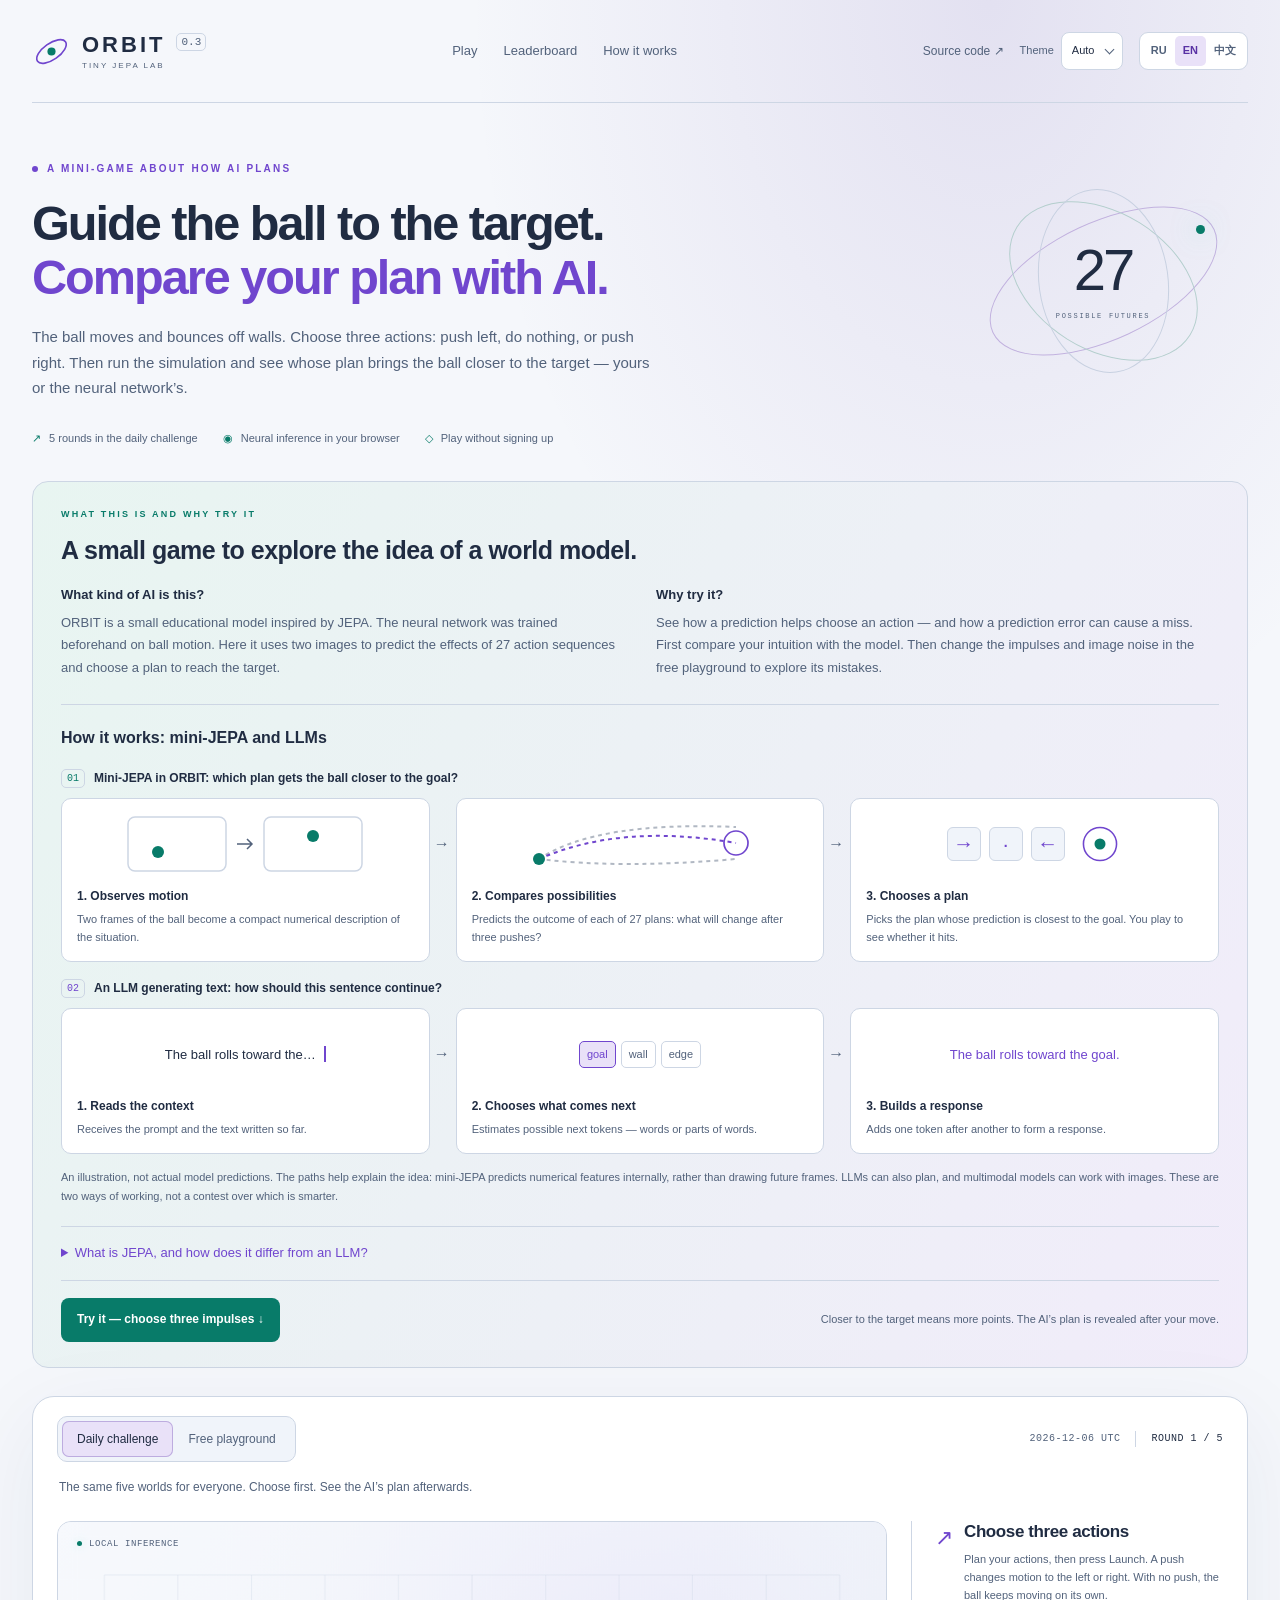
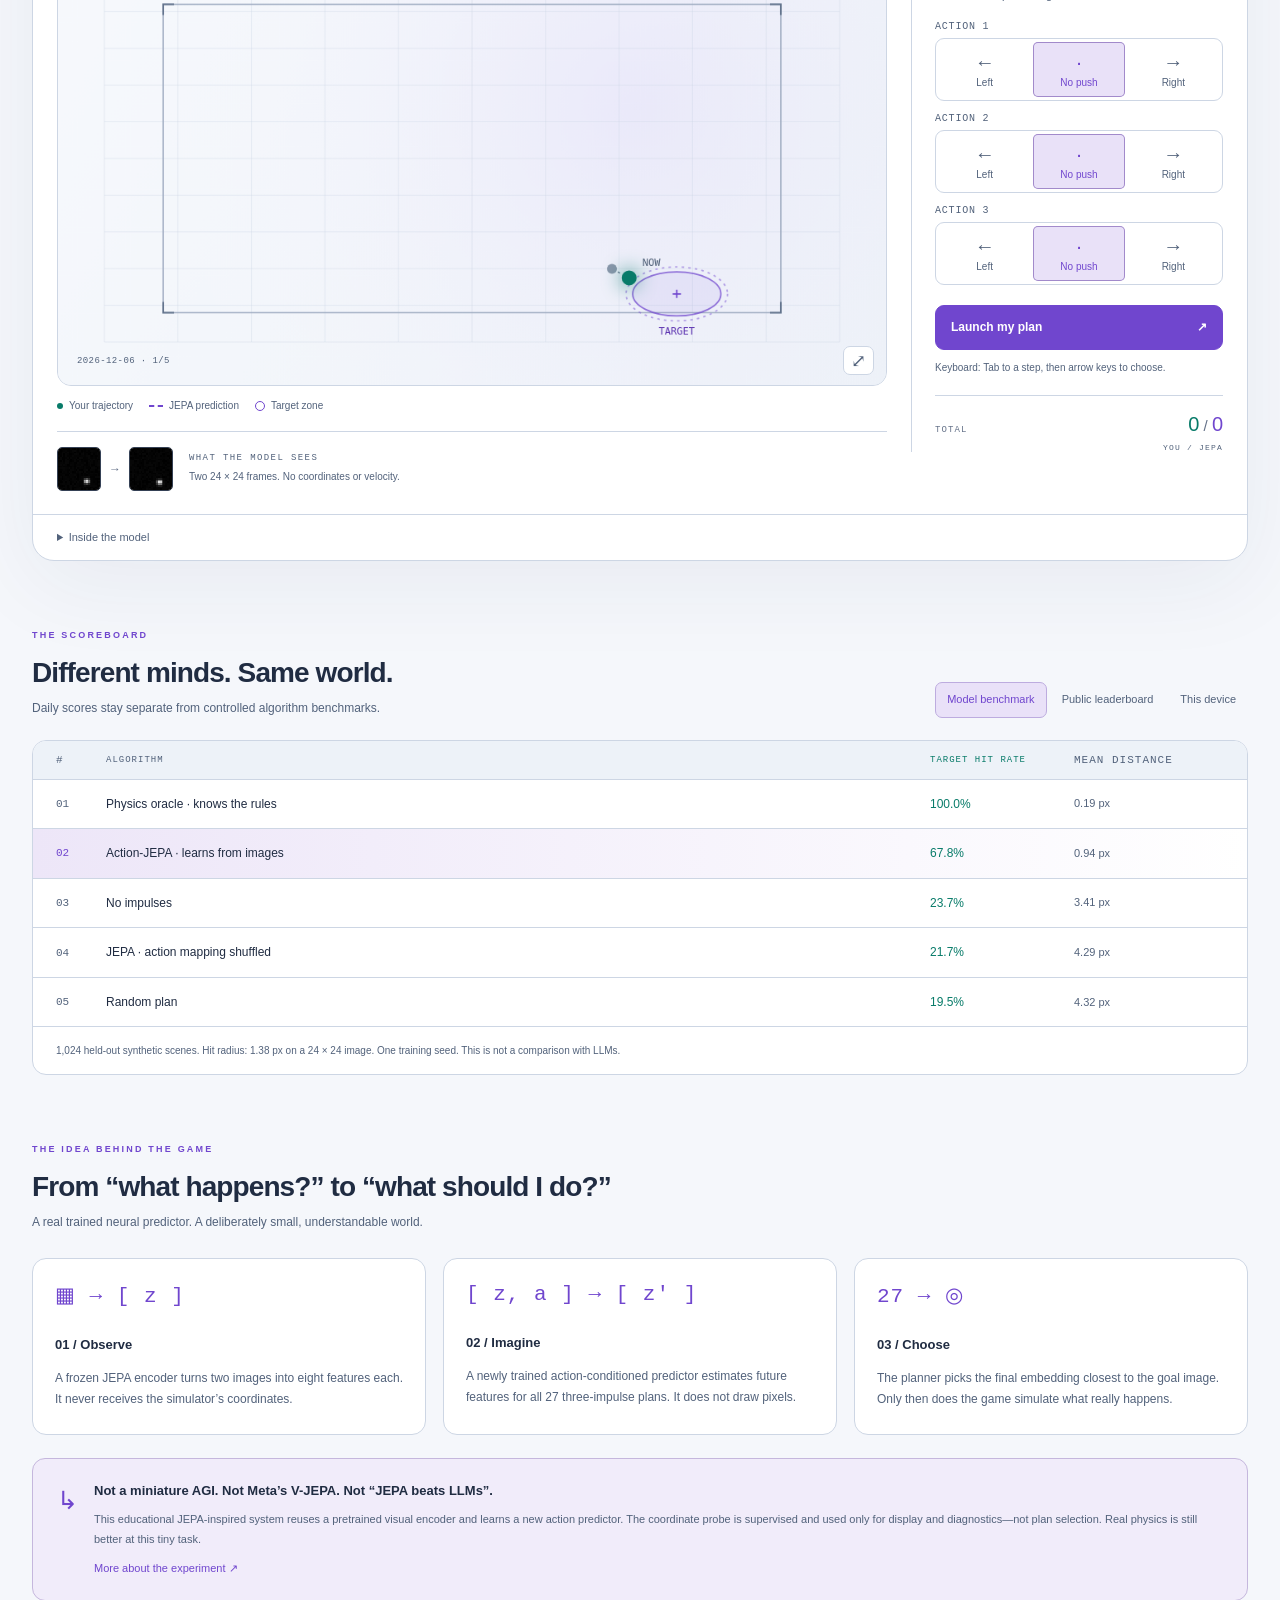
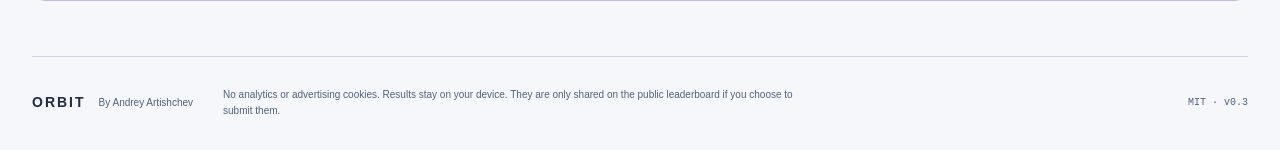
==== docs/index.html @ d8997c36 "Verify public leaderboard replays and clarify game controls" ====
<!doctype html><html lang="en"><head><meta charset="utf-8"><meta name="viewport" content="width=device-width,initial-scale=1"><meta name="color-scheme" content="dark"><meta name="theme-color" content="#0a0d16"><title>ORBIT — guide the ball to the target and compare your plan with AI</title><meta name="description" content="An educational mini-game with a JEPA-inspired neural network. Choose three impulses, aim for the target, and explore how AI predicts the effects of actions."><meta property="og:title" content="ORBIT — guide the ball to the target and compare your plan with AI"><meta property="og:description" content="An educational mini-game with a JEPA-inspired neural network. Choose three impulses, aim for the target, and explore how AI predicts the effects of actions."><meta property="og:type" content="website"><meta property="og:url" content="https://artandrew.github.io/tiny-jepa-lab/"><meta name="twitter:card" content="summary"><link rel="canonical" href="https://artandrew.github.io/tiny-jepa-lab/"><link rel="alternate" hreflang="en" href="https://artandrew.github.io/tiny-jepa-lab/"><link rel="alternate" hreflang="ru" href="https://artandrew.github.io/tiny-jepa-lab/ru/"><link rel="alternate" hreflang="zh-Hans" href="https://artandrew.github.io/tiny-jepa-lab/zh/"><link rel="icon" href="data:image/svg+xml,%3Csvg xmlns='http://www.w3.org/2000/svg' viewBox='0 0 64 64'%3E%3Crect width='64' height='64' rx='17' fill='%230b1020'/%3E%3Cellipse cx='32' cy='32' rx='22' ry='12' transform='rotate(-35 32 32)' fill='none' stroke='%23b49aff' stroke-width='4'/%3E%3Ccircle cx='32' cy='32' r='7' fill='%237ce4d5'/%3E%3C/svg%3E"><script>/* Apply before first paint; theme changes never reset the game. */
(() => {
  'use strict';
  const key = 'orbit-theme';
  const valid = value => ['auto', 'light', 'dark'].includes(value) ? value : 'auto';
  const system = window.matchMedia('(prefers-color-scheme: dark)');
  let preference = 'auto';
  try { preference = valid(localStorage.getItem(key)); } catch {}
  const lightColors = {
    '#101726':'#f7f9fd', '#0a101b':'#edf2f8', '#32294725':'#ddd2fa55', '#0b111d00':'#ffffff00',
    '#24304466':'#c7d2e366', '#45516a':'#a0adc2', '#8291ab':'#63748d',
    '#b6a0ff13':'#7046ce13', '#b6a0ff9c':'#7046cebb', '#b6a0ff55':'#7046ce77',
    '#b6a0ff':'#7046ce', '#c8b7ff':'#5e35b1', '#8b9bb4':'#6a7991', '#57677d':'#8996aa',
    '#77e6cd':'#087b69', '#b5c1d2':'#4d5e76', '#c9b7ff':'#5e35b1',
    '#0b101c':'#f6f8fc', '#312346':'#e8def7', '#4b3d67':'#b5a3d2',
    '#a5b0c3':'#52627b', '#edf0f8':'#202c42', '#637188':'#637188',
    '#b2bed1':'#52627b', '#2b3548':'#cdd6e4', '#9ba8bd':'#52627b'
  };
  function apply() {
    const resolved = preference === 'auto' ? (system.matches ? 'dark' : 'light') : preference;
    const root = document.documentElement;
    root.dataset.theme = resolved;
    root.dataset.themePreference = preference;
    root.style.colorScheme = resolved;
    const meta = document.querySelector('meta[name="theme-color"]');
    if (meta) meta.content = resolved === 'dark' ? '#090d17' : '#f5f7fb';
    const select = document.getElementById('theme-select');
    if (select) select.value = preference;
    window.dispatchEvent(new Event('orbit-theme-change'));
  }
  function set(value) {
    preference = valid(value);
    try { localStorage.setItem(key, preference); } catch {}
    apply();
  }
  window.OrbitTheme = {
    set,
    color: color => document.documentElement.dataset.theme === 'light' ? (lightColors[color] || color) : color
  };
  apply();
  const onSystemChange = () => { if (preference === 'auto') apply(); };
  if (system.addEventListener) system.addEventListener('change', onSystemChange);
  else system.addListener(onSystemChange);
  window.addEventListener('storage', event => {
    if (event.key === key || event.key === null) {
      preference = valid(event.newValue);
      apply();
    }
  });
  document.addEventListener('DOMContentLoaded', () => {
    const select = document.getElementById('theme-select');
    select.value = preference;
    select.addEventListener('change', () => set(select.value));
  });
})();
</script>
<style>:root{--bg:#090d17;--surface:#101622;--panel:#141c29;--line:#253040;--text:#edf0f8;--muted:#a0adc0;--accent:#b6a0ff;--mint:#77e6cd;--amber:#ffd89c;--radius:22px}*{box-sizing:border-box}html{scroll-behavior:smooth;scroll-padding-top:24px}body{margin:0;background:var(--bg);color:var(--text);font-family:Inter,ui-sans-serif,-apple-system,BlinkMacSystemFont,"Segoe UI","Noto Sans SC",Arial,sans-serif;font-size:15px;line-height:1.55}button,input,a{-webkit-tap-highlight-color:transparent}button{font:inherit;cursor:pointer;transition:background .15s,transform .15s,border-color .15s;color:inherit}button:disabled{opacity:.48;cursor:not-allowed}button:not(:disabled):active{transform:translateY(1px)}a{color:inherit;text-decoration:none}a:hover{color:var(--accent)}button:focus-visible,a:focus-visible,input:focus-visible,summary:focus-visible,canvas:focus-visible{outline:3px solid var(--mint);outline-offset:4px}button:disabled:active{transform:none}[hidden]{display:none!important}.shell{width:min(1240px,calc(100% - 64px));margin:auto}.page-glow{position:absolute;pointer-events:none;z-index:-1;top:0;right:0;width:65vw;height:800px;background:radial-gradient(ellipse at 65% 0,rgba(105,76,173,.13),transparent 68%)}.header{height:103px;display:flex;align-items:center;justify-content:space-between;border-bottom:1px solid #202737;gap:24px}.brand{display:flex;align-items:center;gap:11px;flex-shrink:0}.brand svg{width:39px;height:39px}.brand ellipse{stroke:var(--accent);stroke-width:2;fill:none}.brand circle{fill:var(--mint)}.brand>span{font-weight:750;letter-spacing:3px;font-size:22px;line-height:1.25}.brand small{font-size:8px;letter-spacing:2px;color:var(--muted);display:block;font-weight:500;margin-top:3px}.brand .version{font:11px ui-monospace,monospace;color:var(--muted);letter-spacing:0;border:1px solid var(--line);border-radius:5px;padding:2px 4px;margin-top:-18px}.header nav{display:flex;gap:26px;font-size:13px;color:var(--muted)}.header-right{display:flex;align-items:center;gap:24px}.code-link{font-size:12px;color:var(--muted)}.languages{display:flex;padding:3px;border:1px solid var(--line);border-radius:9px;background:#111622}.languages button{border:0;background:none;padding:5px 8px;font-size:11px;font-weight:650;color:var(--muted);border-radius:5px;min-height:30px}.languages button.active{background:#303046;color:#e4daff}.hero{padding:58px 0 22px;display:grid;grid-template-columns:minmax(0,1fr) 290px;align-items:center;gap:35px}.eyebrow{color:var(--accent);font-size:10px;font-weight:650;letter-spacing:2.2px;margin:0 0 19px;display:flex;gap:9px;align-items:center}.eyebrow>span:first-child:not(:last-child){width:6px;height:6px;border-radius:50%;background:var(--accent)}h1{font-size:clamp(34px,3.8vw,52px);font-weight:650;line-height:1.12;letter-spacing:-2px;margin:0 0 20px}h1 em{font-style:normal;color:var(--accent)}.hero-body{font-size:15px;color:var(--muted);max-width:625px;line-height:1.7;margin:0}.hero-aside{display:flex;justify-content:center;align-items:center;height:210px}.orbit-art{width:240px;height:170px;position:relative;display:flex;align-items:center;justify-content:center}.orbit-line{position:absolute;border:1px solid #47415e;border-radius:50%;width:245px;height:118px;transform:rotate(-25deg)}.o2{transform:rotate(32deg);border-color:#2a3c4e;width:205px;height:138px}.o3{transform:rotate(82deg);border-color:#272e45;width:185px;height:130px}.orbit-art b{font-size:58px;font-weight:400;line-height:1;text-align:center;letter-spacing:-3px}.orbit-art small{display:block;letter-spacing:1.7px;font:7px ui-monospace,monospace;margin-top:13px;color:var(--muted)}.orbit-art i{position:absolute;top:29px;right:18px;background:var(--mint);width:9px;height:9px;border-radius:50%;box-shadow:0 0 25px #77e6cd80}.meta{display:flex;gap:25px;padding:7px 0 34px;font-size:11px;color:var(--muted)}.meta b{font-weight:normal;color:var(--mint);margin-right:5px}.game-card{background:var(--surface);border:1px solid #2b3245;border-radius:var(--radius);overflow:hidden;box-shadow:0 22px 90px #0004}.game-top{display:flex;justify-content:space-between;align-items:center;padding:19px 24px 8px;gap:15px}.mode-tabs{display:flex;background:#0b101a;border:1px solid #242c3c;border-radius:10px;padding:4px}.mode-tabs button{border:0;background:none;border-radius:7px;padding:9px 15px;font-size:12px;color:var(--muted)}.mode-tabs .active{color:var(--text);background:#25283a;box-shadow:inset 0 0 0 1px #3b3650}.round-meta{display:flex;align-items:center;gap:15px;font-family:ui-monospace,SFMono-Regular,monospace;font-size:10px;color:var(--muted);letter-spacing:.5px}.round-meta b{font-weight:500;color:var(--text);border-left:1px solid var(--line);padding-left:15px}.mode-hint{font-size:12px;color:var(--muted);padding:0 26px 8px;margin:8px 0}.game-grid{display:grid;grid-template-columns:minmax(0,1fr) 312px;gap:24px;padding:8px 24px 23px;align-items:start}.arena-wrap{position:relative;border:1px solid #2b3548;border-radius:14px;overflow:hidden;background:#0b111d}.arena-wrap canvas{display:block;width:100%;height:auto;aspect-ratio:1000/560}.arena-status{position:absolute;left:19px;top:17px;display:flex;align-items:center;gap:7px;font:9px ui-monospace,monospace;color:var(--muted);letter-spacing:.6px;z-index:2}.led{width:5px;height:5px;background:var(--mint);border-radius:50%;box-shadow:0 0 8px #77e6cd50}.model-id{opacity:.5;margin-left:5px}.arena-bottom{position:absolute;bottom:10px;left:19px;right:12px;display:flex;justify-content:space-between;align-items:center;pointer-events:none;font:9px ui-monospace,monospace;letter-spacing:.4px;color:var(--muted)}.icon-btn{pointer-events:auto;background:#151c2b;border:1px solid #334054;border-radius:7px;width:31px;height:29px;font-size:18px}.legend{display:flex;flex-wrap:wrap;gap:16px;margin:12px 0 17px;color:var(--muted);font-size:10px}.legend>span{display:flex;align-items:center;gap:6px}.legend-dot{width:6px;height:6px;border-radius:50%}.mint{background:var(--mint)}.legend-line{border-bottom:2px dashed var(--accent);width:14px}.legend-ring{border:1px solid var(--accent);border-radius:50%;width:10px;height:10px}.model-inputs{display:flex;align-items:center;gap:16px;border-top:1px solid #232b3b;padding-top:15px}.input-frames{display:flex;align-items:center;gap:8px}.input-frames canvas{width:44px;height:44px;image-rendering:pixelated;border:1px solid #354155;border-radius:5px}.input-frames>span{color:#647188;font-size:12px}.mini-label{font:9px ui-monospace,monospace;letter-spacing:1.4px;color:var(--muted);margin:0 0 6px}.model-inputs p:last-child{font-size:10px;color:var(--muted);margin:0}.control-panel{border-left:1px solid #293143;padding-left:23px;min-width:0}.control-title{display:flex;gap:11px;margin-bottom:17px}.small-orbit{font-size:22px;color:var(--accent)}.control-title h2{font-size:17px;font-weight:600;line-height:1.3;margin:0 0 7px;letter-spacing:-.4px}.control-title p{font-size:11px;color:var(--muted);line-height:1.65;margin:0}.action-row{display:flex;align-items:center;justify-content:space-between;margin-bottom:10px;gap:12px}.step-label{font:10px ui-monospace,monospace;color:var(--muted);letter-spacing:.8px}.choice-group{display:grid;grid-template-columns:repeat(3,1fr);border:1px solid #30394b;border-radius:9px;padding:3px;gap:3px;flex:1;max-width:175px}.choice{border:0;background:transparent;border-radius:5px;padding:5px;font-size:20px;line-height:1.1;min-height:34px;color:#acb7c9}.choice.selected{color:var(--accent);background:#353047;box-shadow:inset 0 0 0 1px #685787}.choice:not(:disabled):hover{background:#303c4a}.primary{border:1px solid #c4afff;background:var(--accent);color:#141024;border-radius:9px;padding:12px 15px;font-weight:650;font-size:12px;display:inline-flex;align-items:center;justify-content:center;gap:10px;min-height:44px}.primary:hover:not(:disabled){background:#c8b6ff}.control-panel>.primary{width:100%;justify-content:space-between;margin-top:8px}.secondary{background:#1a2332;border:1px solid #354055;border-radius:8px;padding:10px 12px;font-size:11px;min-height:41px}.secondary:hover:not(:disabled){background:#253146;border-color:#65748a}.full{width:100%;margin-top:10px}.small{font-size:10px;line-height:1.6}.muted{color:var(--muted)}#plan-note{min-height:16px;margin:10px 0 0}.running-total{border-top:1px solid #293143;margin-top:19px;padding-top:13px;display:flex;justify-content:space-between;align-items:center}.running-total>span{font:9px ui-monospace,monospace;letter-spacing:1.1px;color:var(--muted)}.running-total>div{text-align:right}.running-total b{font-size:20px;font-weight:500;font-variant-numeric:tabular-nums}.running-total b:first-child{color:var(--mint)}.running-total b:nth-of-type(2){color:var(--accent)}.running-total span{color:#647188}.running-total small{display:block;font:8px ui-monospace,monospace;color:var(--muted);letter-spacing:1.2px;margin-top:3px}.score-pair{display:grid;grid-template-columns:1fr 1fr;gap:8px}.score-pair>div{padding:10px 12px;background:#0c1320;border:1px solid #293245;border-radius:8px}.score-pair span{font:8px ui-monospace,monospace;display:block;color:var(--muted);letter-spacing:1px}.score-pair strong{font-size:26px;font-weight:500;color:var(--mint)}.score-pair>div+div strong{color:var(--accent)}#round-result{margin-top:17px}.hit-note{font-size:12px;color:var(--mint);margin:10px 0 0}.inspect{border-top:1px solid #293143;padding:0 24px}.inspect summary{font-size:11px;color:var(--muted);padding:14px 0;cursor:pointer}.inspect summary:hover{color:var(--accent)}#inspect-body{padding:0 0 21px;font-size:12px;color:var(--muted)}.inspect-grid{display:grid;grid-template-columns:1fr 1fr;gap:30px}.inspect-grid h4{color:var(--text);font-size:12px}.latent-bars{display:flex;gap:8px;height:75px;align-items:center;padding:10px 0}.latent-cell{height:100%;flex:1;display:flex;gap:3px;align-items:center;position:relative;border-bottom:1px solid #2c3548}.latent-cell>i{display:block;width:calc(50% - 2px);border-radius:3px;background:var(--accent)}.latent-cell>i+i{background:var(--mint)}.latent-cell>small{position:absolute;top:100%;font:8px ui-monospace,monospace;margin-top:4px;color:#8b98aa}.candidate{display:flex;justify-content:space-between;font:11px ui-monospace,monospace;padding:8px 0;border-bottom:1px solid #252c3b}.noise-label{display:grid;grid-template-columns:1fr auto;gap:7px;font-size:11px;color:var(--muted);margin:16px 0 0}.noise-label input{grid-column:1/-1;width:100%;accent-color:var(--accent)}.two-buttons{display:grid;grid-template-columns:1fr 1fr;gap:7px;margin:12px 0 4px}.two-buttons .secondary{font-size:10px;padding:8px}.section{padding-top:68px}.section-head{display:flex;justify-content:space-between;gap:24px;align-items:flex-end;margin-bottom:22px}.section h2{font-size:28px;font-weight:550;line-height:1.25;letter-spacing:-.9px;margin:0 0 9px}.section p:not(.eyebrow){color:var(--muted);font-size:12px;margin:0}.section .eyebrow{font-size:9px;margin-bottom:12px}.board-tabs{display:flex;gap:3px;flex-wrap:wrap;justify-content:flex-end}.board-tabs button{border:1px solid transparent;background:none;font-size:11px;color:var(--muted);padding:8px 11px;border-radius:7px;min-height:36px}.board-tabs button.active{color:var(--accent);border-color:#4b425f;background:#221e33}.board-card{border:1px solid var(--line);border-radius:14px;overflow:hidden;background:#101622}.board-row{display:grid;grid-template-columns:36px minmax(170px,1fr) 130px 150px;align-items:center;gap:14px;padding:15px 23px;border-bottom:1px solid #222c3b;font-size:12px}.board-row.header-row{padding-top:13px;padding-bottom:13px;background:#141c29;color:#9aa7bb;font:9px ui-monospace,monospace;letter-spacing:1px}.board-row.highlight{background:linear-gradient(90deg,#29223b70,transparent)}.board-row .rank{color:#77869c;font:11px ui-monospace,monospace}.board-row.highlight .rank{color:var(--accent)}.board-row .metric{font-variant-numeric:tabular-nums;color:var(--mint)}.board-row .secondary-metric{color:var(--muted);font-size:11px}.pill{display:inline-block;width:fit-content;padding:3px 8px;background:#172c2b;border:1px solid #28504a;color:var(--mint);border-radius:5px;font-size:9px}.pill.local{color:#c3bcd4;background:#27243a;border-color:#45405b}.board-note{padding:15px 23px;font-size:10px!important;line-height:1.7}.empty{padding:35px 25px;color:var(--muted);font-size:13px}.empty small{display:block;font-size:11px;color:#8692a5;margin-top:12px}.learn-grid{display:grid;grid-template-columns:repeat(3,1fr);gap:17px;margin:26px 0 23px}.learn-grid article{border:1px solid var(--line);border-radius:14px;padding:24px 22px;background:#101622}.diagram{display:block;font:21px ui-monospace,monospace;color:var(--accent);margin-bottom:27px;letter-spacing:1px}.learn-grid h3{font-size:13px;font-weight:550}.learn-grid p{line-height:1.75;font-size:12px!important}.honesty{display:flex;align-items:flex-start;gap:16px;padding:22px 24px;border:1px solid #393347;background:#191626;border-radius:13px}.honesty>span{color:var(--accent);font-size:25px}.honesty h3{font-size:13px;font-weight:550;margin:0 0 9px}.honesty p{font-size:11px!important;line-height:1.8}.honesty a{font-size:11px;display:inline-block;margin-top:10px;color:var(--accent)}footer{display:flex;align-items:center;gap:30px;padding:30px 0 32px;margin-top:55px;border-top:1px solid var(--line);font-size:10px;color:var(--muted)}footer>div{display:flex;gap:13px;align-items:center;flex-shrink:0}footer b{letter-spacing:2px;color:var(--text);font-size:14px}footer p{margin:0;font-size:10px;max-width:590px}footer>span{margin-left:auto;white-space:nowrap;font-family:ui-monospace,monospace}.result-card{margin-top:24px;padding:28px;border-radius:18px;border:1px solid #5a4d79;background:radial-gradient(ellipse at 90% 30%,#39294e80,transparent),#151925;display:grid;grid-template-columns:1fr auto;gap:15px 30px}.result-card .eyebrow{font-size:9px;margin-bottom:12px}.result-card h2{margin:0 0 7px;font-size:28px;letter-spacing:-.8px;font-weight:550}.result-card p{font-size:12px;color:var(--muted);margin:0}.final-numbers{display:flex;gap:24px;align-items:center}.final-numbers>div{display:flex;flex-direction:column}.final-numbers span{font-size:10px;color:var(--muted);letter-spacing:1px}.final-numbers strong{font-size:43px;font-weight:500;letter-spacing:-1px;color:var(--mint)}.final-numbers>div:last-child strong{color:var(--accent)}.final-numbers .versus{font:12px ui-monospace,monospace}.result-actions{grid-column:1/-1;display:flex;flex-wrap:wrap;gap:10px}.result-card>.small{grid-column:1/-1;font-size:10px}.text-btn{background:none;border:0;color:var(--muted);font-size:11px;text-decoration:underline;padding:12px 0;justify-self:start}.text-btn:hover{color:var(--accent)}.notice{border:1px solid #74603d;background:#2c2317;border-radius:9px;padding:13px 17px;color:var(--amber);font-size:12px;margin-bottom:20px}#toast{position:fixed;z-index:20;bottom:24px;left:50%;transform:translateX(-50%);padding:12px 19px;border-radius:10px;background:#263346;color:var(--text);border:1px solid #4b5e77;box-shadow:0 8px 30px #0008;font-size:12px;max-width:90vw;pointer-events:none}#arena-wrap:fullscreen{height:100vh;display:flex;align-items:center;justify-content:center;border-radius:0}#arena-wrap:fullscreen canvas{max-height:95vh;object-fit:contain}.section-intro{max-width:740px}.control-panel .small{overflow-wrap:anywhere}.running-total #total-ai{color:var(--accent)}
@media(min-width:1450px){.hero{padding-top:65px}h1{font-size:54px}}
@media(max-width:1100px){.shell{width:calc(100% - 42px)}.header nav{gap:16px}.header-right{gap:13px}.code-link{display:none}.hero{grid-template-columns:1fr 205px}.orbit-art{transform:scale(.8)}.game-grid{grid-template-columns:minmax(0,1fr) 275px;gap:18px;padding-left:19px;padding-right:19px}.control-panel{padding-left:18px}.hero-body{font-size:14px}.section-head{align-items:flex-start;flex-direction:column}.board-tabs{justify-content:flex-start}.game-top{padding-left:19px;padding-right:19px}.mode-hint{padding-left:21px}.model-inputs{gap:10px}.model-id{display:none}.board-row{grid-template-columns:28px minmax(120px,1fr) 110px 130px}}
@media(max-width:760px){.shell{width:calc(100% - 30px)}.header{height:79px;gap:12px}.header nav{display:none}.brand>span{font-size:20px}.brand svg{width:33px}.brand .version{font-size:10px}.header-right{gap:0}.hero{padding-top:33px;grid-template-columns:1fr;gap:0}.hero-aside{display:none}h1{font-size:38px;letter-spacing:-1.5px}.hero-body{font-size:13px;line-height:1.7}.eyebrow{font-size:8px;letter-spacing:1.6px;margin-bottom:16px}.meta{gap:10px;font-size:9px;flex-wrap:wrap;padding-bottom:24px}.game-top{flex-wrap:wrap;padding:13px 13px 5px;gap:13px}.mode-tabs{flex:1}.mode-tabs button{flex:1;padding:8px 11px;font-size:11px}.round-meta{width:100%;justify-content:space-between;font-size:9px;padding:0 3px 2px}.round-meta b{border:0}.mode-hint{padding:0 16px;font-size:11px;margin-bottom:15px}.game-grid{grid-template-columns:1fr;padding:0 13px 20px;gap:19px}.arena-wrap{border-radius:10px}.arena-status{left:12px;top:11px;font-size:8px}.arena-bottom{left:12px;bottom:6px;font-size:8px}.arena-bottom>span{max-width:80%;overflow:hidden;text-overflow:ellipsis;white-space:nowrap}.legend{font-size:9px;gap:11px;margin:10px 0 13px}.model-inputs{padding-top:12px;gap:13px}.model-inputs p:last-child{font-size:10px}.control-panel{border-left:none;border-top:1px solid var(--line);padding:18px 3px 0}.control-title{margin-bottom:15px}.control-title h2{font-size:18px}.control-title p{font-size:12px}.choice-group{max-width:none;flex:0 1 220px}.choice{min-height:39px;font-size:22px}.step-label{font-size:11px}.control-panel>.primary{font-size:13px;padding:13px}.running-total{margin-top:14px}.score-pair strong{font-size:30px}.inspect{padding:0 17px}.inspect-grid{grid-template-columns:1fr;gap:5px}.section{padding-top:44px}.section h2{font-size:25px}.section-head{gap:15px;margin-bottom:14px}.section p:not(.eyebrow){font-size:11px}.board-tabs{gap:0}.board-tabs button{padding:7px 9px;font-size:10px}.board-row{grid-template-columns:17px minmax(108px,1fr) 64px 78px;gap:8px;padding:13px 13px;font-size:10px}.board-row.header-row{font-size:7px;letter-spacing:.6px}.board-row .secondary-metric{font-size:9px}.board-row .rank{font-size:9px}.pill{font-size:8px;padding:3px 5px}.board-note{padding:12px 14px;font-size:9px!important}.learn-grid{grid-template-columns:1fr;gap:12px;margin-top:21px}.learn-grid article{padding:20px}.diagram{margin-bottom:20px;font-size:21px}.honesty{padding:18px;gap:10px}.honesty h3{font-size:12px}.result-card{grid-template-columns:1fr;padding:23px 19px}.result-card h2{font-size:25px}.final-numbers{justify-content:flex-start;gap:23px}.final-numbers strong{font-size:38px}.result-actions{gap:8px}.result-actions .primary,.result-actions .secondary{font-size:11px;flex:1}.result-actions #submit{flex-basis:100%}footer{flex-wrap:wrap;gap:15px;padding:25px 0;margin-top:40px}footer>div{width:100%;justify-content:space-between}footer>span{margin-left:0}footer p{font-size:9px}.two-buttons .secondary{font-size:11px}.noise-label{font-size:12px}.control-panel .small{font-size:11px}}
@media(max-width:365px){.shell{width:calc(100% - 20px)}.brand .version{display:none}.languages button{padding:5px 6px}.brand{gap:7px}.brand>span{font-size:17px}.brand small{font-size:7px}h1{font-size:32px;letter-spacing:-1px}.meta{gap:9px;font-size:8px}.game-grid{padding-left:10px;padding-right:10px}.board-row{grid-template-columns:15px minmax(90px,1fr) 52px 63px;gap:5px;padding-left:10px;padding-right:10px}.board-row.header-row{font-size:6px}.board-tabs button{font-size:9px;padding:7px}.mode-tabs button{font-size:10px}.legend{font-size:8px;gap:9px}}
@media(prefers-reduced-motion:reduce){html{scroll-behavior:auto}*,*:before,*:after{transition:none!important;animation:none!important}}
.intro{margin:0 0 28px;padding:25px 28px;background:linear-gradient(115deg,#15232980,#141625);border:1px solid var(--line);border-radius:16px}
.intro>.eyebrow{font-size:9px;color:var(--mint);margin:0 0 11px}
.intro h2{font-size:clamp(19px,2.1vw,25px);font-weight:550;line-height:1.3;letter-spacing:-.5px;margin:0 0 19px}
.intro h3{color:var(--text);font-size:13px;line-height:1.5;font-weight:550;margin:0 0 7px}
.intro p{color:var(--muted);font-size:13px;line-height:1.75;margin:0}
.intro-overview{display:grid;grid-template-columns:1fr 1fr;gap:32px}
.intro-details{border-top:1px solid var(--line);margin-top:20px}
.intro-details summary{cursor:pointer;color:var(--accent);font-size:13px;line-height:1.6;padding:16px 0;min-height:44px}
.intro-details summary:hover{color:var(--text)}
.intro-comparison{display:grid;grid-template-columns:1fr 1fr;gap:14px;margin:0 0 18px}
.intro-comparison article{background:#0b111d;border:1px solid var(--line);border-radius:10px;padding:17px 19px;min-width:0}
.intro .intro-scope{margin-top:14px;font-size:12px}
.intro .intro-sources{display:flex;flex-wrap:wrap;align-items:center;gap:7px 16px;font-size:11px;margin-top:14px;padding-bottom:19px}
.intro-sources a{color:var(--muted);text-decoration:underline;text-underline-offset:3px}
.intro-sources a:hover{color:var(--mint)}
.intro-footer{border-top:1px solid var(--line);padding-top:17px;display:flex;align-items:center;gap:24px;justify-content:space-between}
.intro-start{flex-shrink:0;display:inline-flex;align-items:center;justify-content:center;min-height:44px;padding:10px 16px;border-radius:8px;background:var(--mint);color:#0a1516;font-size:12px;font-weight:600;text-decoration:none}
.intro-start:hover{background:#a1f3e5}
.intro-footer p{font-size:11px;max-width:440px}
@media(max-width:760px){.intro{padding:21px 18px;margin-bottom:23px}.intro-overview,.intro-comparison{grid-template-columns:1fr;gap:18px}.intro p{font-size:12px}.intro h2{font-size:21px}.intro-footer{align-items:stretch;flex-direction:column;gap:11px}.intro-start{white-space:normal;text-align:center}.intro-footer p{max-width:none}.intro-details summary{font-size:12px}}

.explainer{margin:24px 0 20px;padding-top:21px;border-top:1px solid var(--line)}
.intro .explainer>h3{font-size:16px;margin-bottom:19px}
.flow-lane{margin-top:17px}.flow-heading{display:flex;align-items:center;gap:9px;margin-bottom:10px}
.flow-heading strong{font:10px ui-monospace,monospace;color:var(--mint);border:1px solid var(--line);border-radius:5px;padding:3px 5px}
.flow-heading h4{font-size:12px;font-weight:600;margin:0;color:var(--text)}
.flow-steps{list-style:none;display:grid;grid-template-columns:repeat(3,minmax(0,1fr));gap:26px;padding:0;margin:0}
.flow-steps li{position:relative;padding:12px 15px 15px;border:1px solid var(--line);border-radius:10px;background:var(--surface);min-width:0}
.flow-steps li:not(:last-child)::after{content:'→';position:absolute;right:-21px;top:33px;color:var(--muted);font-size:16px}
.flow-visual{height:66px;display:flex;align-items:center;justify-content:center;gap:8px;margin-bottom:10px;color:var(--accent)}
.flow-visual svg{width:100%;height:66px;max-width:260px;overflow:visible;fill:none;stroke:var(--line);stroke-width:1.5}
.flow-visual .ball{fill:var(--mint);stroke:none}.flow-visual .target{stroke:var(--accent);fill:none;stroke-width:1.7}
.flow-visual .route{stroke:var(--accent);stroke-width:2;stroke-dasharray:4 4;fill:none}.flow-visual .faint{stroke:var(--muted);opacity:.45}
.flow-visual .visual-arrow{stroke:var(--muted)}
.chosen-visual>span{display:grid;place-items:center;width:34px;height:34px;background:var(--soft);border:1px solid var(--line);border-radius:6px;font-size:21px}
.chosen-visual svg{width:46px;height:46px;margin-left:4px}
.flow-steps h5{font-size:12px;line-height:1.5;font-weight:650;margin:0 0 5px;color:var(--text)}
.intro .flow-steps p{font-size:11px;line-height:1.65}
.llm-lane .flow-heading strong{color:var(--accent)}
.text-visual{font-size:13px;font-weight:500;line-height:1.5;text-align:center;color:var(--text)}
.text-caret{display:block;height:16px;width:2px;background:var(--accent);flex:none}
.token-visual{gap:5px;flex-wrap:wrap;align-content:center}
.token-visual span{padding:4px 7px;border:1px solid var(--line);border-radius:5px;font-size:11px;color:var(--muted)}
.token-visual .token-chosen{background:var(--selected);color:var(--accent);border-color:var(--accent)}
.text-complete{color:var(--accent)}
.intro .diagram-note{font-size:11px;line-height:1.7;margin-top:14px}
@media(max-width:760px){.flow-steps{grid-template-columns:1fr;gap:20px}.flow-steps li{display:grid;grid-template-columns:100px minmax(0,1fr);gap:4px 14px;padding:13px}.flow-visual{grid-row:1/3;height:64px;margin:0;align-self:center}.flow-steps h5{margin:0;align-self:end}.flow-steps li:not(:last-child)::after{content:'↓';top:auto;right:auto;left:50%;bottom:-22px}.flow-visual svg{height:auto}.chosen-visual{gap:3px}.chosen-visual>span{width:22px;height:28px;font-size:17px}.chosen-visual svg{width:25px;height:25px;margin:0}.text-visual{font-size:11px;gap:3px}.token-visual span{font-size:10px;padding:2px 4px}.intro .flow-steps p{font-size:11px}.intro .explainer>h3{font-size:15px}}

:root{color-scheme:dark;--soft:#0b111d;--wash:#191626;--selected:#303046}
.header-right{gap:16px}.theme-control{display:flex;align-items:center;gap:7px;color:var(--muted);font-size:11px;white-space:nowrap}
.theme-control{position:relative}.theme-control::after{content:'';position:absolute;right:10px;width:6px;height:6px;border-right:1.5px solid currentColor;border-bottom:1.5px solid currentColor;transform:translateY(-2px) rotate(45deg);pointer-events:none}
.theme-control select{-webkit-appearance:none;appearance:none;font:inherit;color:var(--text);background:var(--surface);border:1px solid var(--line);border-radius:8px;min-height:38px;padding:6px 26px 6px 10px;max-width:110px;cursor:pointer}
select:focus-visible{outline:3px solid var(--mint);outline-offset:4px}
:root[data-theme="light"]{color-scheme:light;--bg:#f5f7fb;--surface:#ffffff;--panel:#edf2f8;--line:#cdd6e4;--text:#202c42;--muted:#52627b;--accent:#7046ce;--mint:#087b69;--amber:#78521d;--soft:#f0f4fa;--wash:#f1ecfa;--selected:#e9e1f8}
[data-theme="light"] .header{border-color:var(--line)}
[data-theme="light"] .languages{background:var(--surface)}
[data-theme="light"] .languages button.active{background:var(--selected);color:#5931a4}
[data-theme="light"] .orbit-line{border-color:#c2b2df}[data-theme="light"] .o2{border-color:#b5cfce}[data-theme="light"] .o3{border-color:#c8d1e1}
[data-theme="light"] .intro{background:linear-gradient(115deg,#e8f5f1,#f1ecfa)}
[data-theme="light"] .intro-comparison article{background:var(--surface)}
[data-theme="light"] .intro-start{color:#fff}[data-theme="light"] .intro-start:hover{background:#066757;color:#fff}
[data-theme="light"] .game-card{border-color:var(--line);box-shadow:0 22px 90px #25355b10}
[data-theme="light"] .mode-tabs{background:var(--soft);border-color:var(--line)}
[data-theme="light"] .mode-tabs .active{background:var(--selected);box-shadow:inset 0 0 0 1px #bdacdf}
[data-theme="light"] .arena-wrap{background:var(--soft);border-color:var(--line)}
[data-theme="light"] .icon-btn{background:var(--surface);border-color:var(--line)}
[data-theme="light"] .model-inputs,[data-theme="light"] .control-panel,[data-theme="light"] .running-total,[data-theme="light"] .inspect{border-color:var(--line)}
[data-theme="light"] .choice-group{border-color:var(--line)}
[data-theme="light"] .choice{color:var(--muted)}
[data-theme="light"] .choice.selected{color:var(--accent);background:var(--selected);box-shadow:inset 0 0 0 1px #a28acb}
[data-theme="light"] .choice:not(:disabled):hover{background:#ded5ed}
[data-theme="light"] .primary{color:#fff;border-color:var(--accent)}
[data-theme="light"] .primary:hover:not(:disabled){background:#5e35b1}
[data-theme="light"] .secondary{background:var(--soft);border-color:var(--line)}
[data-theme="light"] .secondary:hover:not(:disabled){background:#e1e8f2;border-color:#95a6bc}
[data-theme="light"] .score-pair>div{background:var(--soft);border-color:var(--line)}
[data-theme="light"] .latent-cell,[data-theme="light"] .candidate{border-color:var(--line)}
[data-theme="light"] .latent-cell>small,[data-theme="light"] .empty small,[data-theme="light"] .board-row .rank{color:var(--muted)}
[data-theme="light"] .board-tabs button.active{background:var(--selected);border-color:#bdacdf}
[data-theme="light"] .board-card,[data-theme="light"] .learn-grid article{background:var(--surface)}
[data-theme="light"] .board-row{border-color:var(--line)}
[data-theme="light"] .board-row.header-row{background:var(--panel);color:var(--muted)}
[data-theme="light"] .board-row.highlight{background:linear-gradient(90deg,#ede6f8,transparent)}
[data-theme="light"] .board-row.highlight .rank{color:var(--accent)}
[data-theme="light"] .pill{background:#e5f3ee;border-color:#9fcfc1}
[data-theme="light"] .pill.local{background:var(--wash);border-color:#c5b7dd;color:#625078}
[data-theme="light"] .honesty{background:var(--wash);border-color:#c5b7dd}
[data-theme="light"] .result-card{background:radial-gradient(ellipse at 90% 30%,#e6d9f780,transparent),#fff;border-color:#c5b7dd}
[data-theme="light"] .notice{background:#fff5df;border-color:#dbc193}
[data-theme="light"] #toast{background:#fff;border-color:var(--line);box-shadow:0 8px 30px #25355b22}
@media(max-width:1100px){.header{gap:16px}.header-right{gap:12px}.header nav{gap:12px}}
@media(max-width:760px){.header{height:auto;min-height:120px;flex-wrap:wrap;padding:15px 0;gap:13px}.header-right{width:100%;justify-content:space-between;gap:12px}.theme-control select{min-height:38px}}

.action-row{display:block;margin-bottom:12px}.step-label{display:block;margin-bottom:6px}
.choice-group{max-width:none;width:100%}.choice{display:flex;align-items:center;justify-content:center;flex-direction:column;gap:4px;min-height:55px;padding:7px 2px}
.choice-caption{font-family:inherit;font-size:10px;line-height:1.25;font-weight:500}
.replay-link{text-decoration:underline;text-underline-offset:3px;overflow-wrap:anywhere}
@media(max-width:760px){.choice{min-height:56px}.choice-caption{font-size:11px}}

</style></head>
<body><div class="page-glow" aria-hidden="true"></div><header class="header shell"><a href="#" class="brand" aria-label="ORBIT — Tiny JEPA Lab"><svg viewBox="0 0 48 48" aria-hidden="true"><ellipse cx="24" cy="24" rx="21" ry="10" transform="rotate(-35 24 24)"/><circle cx="24" cy="24" r="5"/></svg><span>ORBIT<small>TINY JEPA LAB</small></span><span class="version">0.3</span></a><nav><a href="#play" data-t="navPlay">Play</a><a href="#leaderboard" data-t="navBoard">Leaderboard</a><a href="#learn" data-t="navLearn">How it works</a></nav><div class="header-right"><a class="code-link" href="https://github.com/ArtAndrew/tiny-jepa-lab" target="_blank" rel="noopener noreferrer" data-t="navCode">Source code ↗</a><label class="theme-control" for="theme-select"><span data-t="themeLabel">Theme</span><select id="theme-select"><option value="auto" data-t="themeAuto">Auto</option><option value="light" data-t="themeLight">Light</option><option value="dark" data-t="themeDark">Dark</option></select></label>
<div class="languages" role="group" aria-label="Language"><button data-lang="ru">RU</button><button data-lang="en">EN</button><button data-lang="zh">中文</button></div></div></header>
<main class="shell"><section class="hero"><div class="hero-copy"><p class="eyebrow"><span></span><span data-t="eyebrow">A MINI-GAME ABOUT HOW AI PLANS</span></p><h1><span data-t="hero1">Guide the ball to the target.</span><br><em data-t="hero2">Compare your plan with AI.</em></h1><p class="hero-body" data-t="heroBody">The ball moves and bounces off walls. Choose three actions: push left, do nothing, or push right. Then run the simulation and see whose plan brings the ball closer to the target — yours or the neural network’s.</p></div><div class="hero-aside" aria-hidden="true"><div class="orbit-art"><div class="orbit-line o1"></div><div class="orbit-line o2"></div><div class="orbit-line o3"></div><b>27<small data-t="possibleFutures">POSSIBLE FUTURES</small></b><i></i></div></div></section>
<div class="meta"><span><b>↗</b> <span data-t="meta1">5 rounds in the daily challenge</span></span><span><b>◉</b> <span data-t="meta2">Neural inference in your browser</span></span><span><b>◇</b> <span data-t="meta3">Play without signing up</span></span></div>
<section class="intro" aria-labelledby="intro-title">
  <p class="eyebrow" data-t="introLabel">WHAT THIS IS AND WHY TRY IT</p>
  <h2 id="intro-title" data-t="introTitle">A small game to explore the idea of a world model.</h2>
  <div class="intro-overview">
    <div><h3 data-t="introWhatTitle">What kind of AI is this?</h3><p data-t="introWhat">ORBIT is a small educational model inspired by JEPA. The neural network was trained beforehand on ball motion. Here it uses two images to predict the effects of 27 action sequences and choose a plan to reach the target.</p></div>
    <div><h3 data-t="introWhyTitle">Why try it?</h3><p data-t="introWhy">See how a prediction helps choose an action — and how a prediction error can cause a miss. First compare your intuition with the model. Then change the impulses and image noise in the free playground to explore its mistakes.</p></div>
  </div>
  <section class="explainer" aria-labelledby="explainer-title">
  <h3 id="explainer-title" data-t="diagramTitle">How it works: mini-JEPA and LLMs</h3>
  <div class="flow-lane">
    <div class="flow-heading"><strong>01</strong><h4 data-t="diagramJEPA">Mini-JEPA in ORBIT: which plan gets the ball closer to the goal?</h4></div>
    <ol class="flow-steps">
      <li>
        <div class="flow-visual frames-visual" aria-hidden="true"><svg viewBox="0 0 260 66"><rect x="13" y="6" width="98" height="54" rx="7"/><rect x="149" y="6" width="98" height="54" rx="7"/><circle class="ball" cx="43" cy="41" r="6"/><circle class="ball" cx="198" cy="25" r="6"/><path class="visual-arrow" d="M122 33h15m-5-5 5 5-5 5"/></svg></div>
        <h5 data-t="diagramSeeTitle">1. Observes motion</h5><p data-t="diagramSee">Two frames of the ball become a compact numerical description of the situation.</p>
      </li>
      <li>
        <div class="flow-visual" aria-hidden="true"><svg viewBox="0 0 260 66"><path class="route faint" d="M29 48Q86 10 226 16M29 48Q112 58 226 48"/><path class="route" d="M29 48Q111 12 226 32"/><circle class="target" cx="226" cy="32" r="12"/><circle class="ball" cx="29" cy="48" r="6"/></svg></div>
        <h5 data-t="diagramImagineTitle">2. Compares possibilities</h5><p data-t="diagramImagine">Predicts the outcome of each of 27 plans: what will change after three pushes?</p>
      </li>
      <li>
        <div class="flow-visual chosen-visual" aria-hidden="true"><span>→</span><span>·</span><span>←</span><svg viewBox="0 0 50 50"><circle class="target" cx="25" cy="25" r="18"/><circle class="ball" cx="25" cy="25" r="6"/></svg></div>
        <h5 data-t="diagramChooseTitle">3. Chooses a plan</h5><p data-t="diagramChoose">Picks the plan whose prediction is closest to the goal. You play to see whether it hits.</p>
      </li>
    </ol>
  </div>
  <div class="flow-lane llm-lane">
    <div class="flow-heading"><strong>02</strong><h4 data-t="diagramLLM">An LLM generating text: how should this sentence continue?</h4></div>
    <ol class="flow-steps">
      <li><div class="flow-visual text-visual"><span data-t="diagramPrompt">The ball rolls toward the…</span><i class="text-caret" aria-hidden="true"></i></div><h5 data-t="diagramReadTitle">1. Reads the context</h5><p data-t="diagramRead">Receives the prompt and the text written so far.</p></li>
      <li><div class="flow-visual token-visual"><span class="token-chosen" data-t="diagramToken1">goal</span><span data-t="diagramToken2">wall</span><span data-t="diagramToken3">edge</span></div><h5 data-t="diagramContinueTitle">2. Chooses what comes next</h5><p data-t="diagramContinue">Estimates possible next tokens — words or parts of words.</p></li>
      <li><div class="flow-visual text-visual text-complete"><span data-t="diagramAnswer">The ball rolls toward the goal.</span></div><h5 data-t="diagramAnswerTitle">3. Builds a response</h5><p data-t="diagramAnswerBody">Adds one token after another to form a response.</p></li>
    </ol>
  </div>
  <p class="diagram-note" data-t="diagramNote">An illustration, not actual model predictions. The paths help explain the idea: mini-JEPA predicts numerical features internally, rather than drawing future frames. LLMs can also plan, and multimodal models can work with images. These are two ways of working, not a contest over which is smarter.</p>
</section>

<details class="intro-details">
    <summary data-t="introDetails">What is JEPA, and how does it differ from an LLM?</summary>
    <div class="intro-comparison">
      <article><h3 data-t="introLLMTitle">LLM: large language model</h3><p data-t="introLLM">Many LLMs are pretrained to predict the next token: a word or part of a word. When generating an answer, the model builds text step by step. Additional training helps it follow instructions and solve tasks.</p></article>
      <article><h3 data-t="introJEPATitle">JEPA: predicting representations</h3><p data-t="introJEPA">JEPA stands for Joint Embedding Predictive Architecture. The idea is to turn observations into compact numerical descriptions and learn to predict one description from another. This lets a model predict useful properties of a scene without reconstructing every pixel.</p></article>
    </div>
    <h3 data-t="introHereTitle">How ORBIT uses this idea</h3><p data-t="introHere">Two ball images → numerical features → a prediction for each plan → the option closest to the goal image. Predicting the effects of actions is what makes it a small “world model” for this game.</p>
    <p class="intro-scope" data-t="introScope">This is an independent educational implementation inspired by JEPA, with its own weights and a very narrow task. It does not run a Meta model. LLMs can also plan, and multimodal models can process images; this game does not compare their performance with JEPA.</p>
    <p class="intro-sources"><span data-t="introSourceLabel">Primary sources:</span>
      <a href="https://ai.meta.com/blog/yann-lecun-ai-model-i-jepa/" target="_blank" rel="noopener noreferrer" data-t="introJEPASource">Meta on the JEPA idea ↗</a>
      <a href="https://arxiv.org/html/2407.21783v3#S2" target="_blank" rel="noopener noreferrer" data-t="introLLMSource">LLM training: the Llama 3 paper ↗</a>
    </p>
  </details>
  <div class="intro-footer"><a class="intro-start" href="#play" data-t="introStart">Try it — choose three impulses ↓</a><p data-t="introHint">Closer to the target means more points. The AI’s plan is revealed after your move.</p></div>
</section>

<div id="notice" class="notice" role="status" hidden></div>
<section id="play" class="game-card"><div class="game-top"><div class="mode-tabs" role="group"><button id="daily" class="active" data-t="daily">Daily challenge</button><button id="lab" data-t="lab">Free playground</button></div><div class="round-meta"><span id="date"></span><b id="round"></b></div></div><p class="mode-hint" id="mode-hint"></p><div class="game-grid"><div class="arena-column"><div class="arena-wrap" id="arena-wrap"><div class="arena-status"><span class="led"></span><span id="engine-status" data-t="loading">Loading the trained model…</span><span class="model-id" id="model-id"></span></div><canvas id="arena" width="1000" height="560" tabindex="0" aria-label="Игровое поле: два наблюдаемых положения и цель"></canvas><div class="arena-bottom"><span id="scene-caption"></span><button id="expand" class="icon-btn" aria-label="Развернуть поле" title="Развернуть поле">⤢</button></div></div><div class="legend"><span><i class="legend-dot mint"></i><span data-t="legendYou">Your trajectory</span></span><span><i class="legend-line"></i><span data-t="legendAI">JEPA prediction</span></span><span><i class="legend-ring"></i><span data-t="legendTarget">Target zone</span></span></div><div class="model-inputs"><div class="input-frames"><canvas id="input0" width="24" height="24"></canvas><span>→</span><canvas id="input1" width="24" height="24"></canvas></div><div><p class="mini-label" data-t="inputTitle">WHAT THE MODEL SEES</p><p data-t="inputNote">Two 24 × 24 frames. No coordinates or velocity.</p></div></div></div>
<aside class="control-panel"><div class="control-title"><span class="small-orbit">↗</span><div><h2 data-t="planTitle">Choose three actions</h2><p data-t="planSub">Plan your actions, then press Launch. A push changes motion to the left or right. With no push, the ball keeps moving on its own.</p></div></div><div id="action-controls"></div><div id="lab-controls" hidden><label class="noise-label"><span data-t="noise">Observation noise</span><output id="noise-value">0.03</output><input id="noise" type="range" min="0" max="0.3" step="0.01" value="0.03"></label><p class="small muted" data-t="noiseHint">Only model inputs change; the physics stays the same.</p><div class="two-buttons"><button id="preview" class="secondary" data-t="preview">Preview with JEPA</button><button id="auto" class="secondary" data-t="auto">Let JEPA plan</button></div></div><button class="primary" id="launch" disabled><span data-t="launch">Launch my plan</span><span>↗</span></button><button class="primary" id="next" hidden></button><button class="secondary full" id="new-world" data-t="newWorld" hidden>New world</button><p id="plan-note" class="small muted" aria-live="polite"></p><div id="round-result" hidden><p class="mini-label" data-t="roundScore">ROUND SCORE</p><div class="score-pair"><div><span data-t="you">YOU</span><strong id="you-score">—</strong></div><div><span data-t="ai">JEPA</span><strong id="ai-score">—</strong></div></div><p id="hit-note" class="hit-note"></p><p class="small muted"><span data-t="aiPlan">JEPA chose</span> <b id="ai-plan"></b></p><p id="oracle-note" class="small muted"></p></div><div class="running-total"><span data-t="total">TOTAL</span><div><b id="total-you">0</b><span> / </span><b id="total-ai">0</b><small data-t="youVsAI">YOU / JEPA</small></div></div></aside></div>
<details class="inspect" id="inspect"><summary data-t="learnPeek">Inside the model</summary><div id="inspect-body"></div></details></section>
<section id="result" class="result-card" hidden><div><p class="eyebrow" data-t="resultTag">DAILY CHALLENGE COMPLETE</p><h2 id="verdict"></h2><p data-t="resultCopy">Same scenes. Different decisions. Challenge a friend to beat your score.</p></div><div class="final-numbers"><div><span data-t="you">YOU</span><strong id="final-you"></strong></div><span class="versus">vs</span><div><span>JEPA</span><strong id="final-ai"></strong></div></div><div class="result-actions"><button id="download" class="primary" data-t="download">Save result card</button><button id="share" class="secondary" data-t="share">Copy challenge</button><button id="submit" class="secondary" data-t="submit">Add to public leaderboard ↗</button></div><p class="small muted" id="submit-note"></p><p class="small muted" data-t="submitNote">A GitHub account is needed. A filled-in form will open: click “Create”. Your username and actions become public. After verification, your result appears on the leaderboard, usually within a few minutes.</p><button id="replay" class="text-btn" data-t="replay">Replay the same day</button></section>
<section id="leaderboard" class="section"><div class="section-head"><div><p class="eyebrow" data-t="scoreEyebrow">THE SCOREBOARD</p><h2 data-t="boardTitle">Different minds. Same world.</h2><p data-t="boardSub">Daily scores stay separate from controlled algorithm benchmarks.</p></div><div class="board-tabs" role="group"><button data-board="models" class="active" data-t="boardModels">Model benchmark</button><button data-board="players" data-t="boardPlayers">Public leaderboard</button><button data-board="local" data-t="boardLocal">This device</button></div></div><div class="board-card"><div id="board-content"></div><p id="board-note" class="board-note" role="status" aria-live="polite"></p></div><button id="refresh-board" class="text-btn" data-t="boardRefresh" hidden>Refresh ↻</button><button id="clear-local" class="text-btn" data-t="reset" hidden>Clear local scores</button></section>
<section id="learn" class="section learn"><p class="eyebrow" data-t="learnEyebrow">THE IDEA BEHIND THE GAME</p><h2 data-t="learnTitle">From “what happens?” to “what should I do?”</h2><p class="section-intro" data-t="learnIntro">A real trained neural predictor. A deliberately small, understandable world.</p><div class="learn-grid"><article><span class="diagram">▦ → [ z ]</span><h3 data-t="learn1Title">01 / Observe</h3><p data-t="learn1">A frozen JEPA encoder turns two images into eight features each. It never receives the simulator’s coordinates.</p></article><article><span class="diagram">[ z, a ] → [ z′ ]</span><h3 data-t="learn2Title">02 / Imagine</h3><p data-t="learn2">A newly trained action-conditioned predictor estimates future features for all 27 three-impulse plans. It does not draw pixels.</p></article><article><span class="diagram">27 → ◎</span><h3 data-t="learn3Title">03 / Choose</h3><p data-t="learn3">The planner picks the final embedding closest to the goal image. Only then does the game simulate what really happens.</p></article></div><div class="honesty"><span>↳</span><div><h3 data-t="honesty">Not a miniature AGI. Not Meta’s V-JEPA. Not “JEPA beats LLMs”.</h3><p data-t="honestyBody">This educational JEPA-inspired system reuses a pretrained visual encoder and learns a new action predictor. The coordinate probe is supervised and used only for display and diagnostics—not plan selection. Real physics is still better at this tiny task.</p><a href="https://github.com/ArtAndrew/tiny-jepa-lab/blob/main/materials/ORBIT_RELEASE_REPORT_RU.md" id="previous-lab" data-t="previousLab">More about the experiment ↗</a></div></div></section>
<footer><div><b>ORBIT</b><a href="https://artishev.com" target="_blank" rel="noopener noreferrer" data-t="author">By Andrey Artishchev</a></div><p data-t="privacy">No analytics or advertising cookies. Results stay on your device. They are only shared on the public leaderboard if you choose to submit them.</p><span>MIT · v0.3</span></footer></main><div id="toast" role="status" aria-live="polite" hidden></div>
<script id="orbit-config" type="application/json">{"lang":"en","assetPrefix":"assets/","baseUrl":"https://artandrew.github.io/tiny-jepa-lab/","repo":"ArtAndrew/tiny-jepa-lab","offline":false,"live":true,"published":true}</script><script id="orbit-i18n" type="application/json">{"en":{"pageTitle":"ORBIT — guide the ball to the target and compare your plan with AI","description":"An educational mini-game with a JEPA-inspired neural network. Choose three impulses, aim for the target, and explore how AI predicts the effects of actions.","navPlay":"Play","navBoard":"Leaderboard","navLearn":"How it works","navCode":"Source code ↗","eyebrow":"A MINI-GAME ABOUT HOW AI PLANS","hero1":"Guide the ball to the target.","hero2":"Compare your plan with AI.","heroBody":"The ball moves and bounces off walls. Choose three actions: push left, do nothing, or push right. Then run the simulation and see whose plan brings the ball closer to the target — yours or the neural network’s.","meta1":"5 rounds in the daily challenge","meta2":"Neural inference in your browser","meta3":"Play without signing up","daily":"Daily challenge","lab":"Free playground","round":"ROUND {n} / 5","playground":"PLAYGROUND","dailyHint":"The same five worlds for everyone. Choose first. See the AI’s plan afterwards.","labHint":"Change the impulses. Inspect predictions. Let JEPA choose a plan. Nothing here enters the daily leaderboard.","sceneLabel":"Simulation arena: two observed positions and a target","live":"LOCAL INFERENCE","loading":"Loading the trained model…","loadError":"Model could not be loaded. Serve the site over HTTP or open the standalone HTML.","before":"PREVIOUS","now":"NOW","goal":"TARGET","legendYou":"Your trajectory","legendAI":"JEPA prediction","legendTarget":"Target zone","legendActual":"JEPA actual result","inputTitle":"WHAT THE MODEL SEES","inputNote":"Two 24 × 24 frames. No coordinates or velocity.","planTitle":"Choose three actions","planSub":"Plan your actions, then press Launch. A push changes motion to the left or right. With no push, the ball keeps moving on its own.","step":"ACTION {n}","left":"Push left","coast":"No push","right":"Push right","launch":"Launch my plan","next":"Next world →","finish":"See my result →","preview":"Preview with JEPA","auto":"Let JEPA plan","newWorld":"New world","previewNote":"The dashed path is a learned forecast, not a physics calculation.","locked":"Plan committed. Predictions and outcomes are now revealed.","planning":"Comparing 27 latent-space plans…","you":"YOU","ai":"JEPA","oracle":"KNOWN PHYSICS","pts":"pts","hit":"Target reached","miss":"Distance: {d} px","aiPlan":"JEPA chose","roundScore":"ROUND SCORE","total":"TOTAL","noise":"Observation noise","noiseHint":"Only model inputs change; the physics stays the same.","learnPeek":"Inside the model","latentTitle":"Predicted vs observed features for your plan","latentNote":"Eight learned features, not eight named physical variables. Coordinates below are decoded by a separate supervised probe.","candidateTitle":"The five plans JEPA likes most","candidateNote":"Lower latent cost is better. It is not a probability of success.","lockedDetails":"Make your move to reveal the model’s forecast.","resultTitle":"Five worlds. Your result.","resultTag":"DAILY CHALLENGE COMPLETE","resultWin":"You outplanned JEPA.","resultLose":"JEPA won this time.","resultTie":"A perfect tie.","resultCopy":"Same scenes. Different decisions. Challenge a friend to beat your score.","download":"Save result card","share":"Copy challenge","submit":"Add to public leaderboard ↗","submitNote":"A GitHub account is needed. A filled-in form will open: click “Create”. Your username and actions become public. After verification, your result appears on the leaderboard, usually within a few minutes.","offlineSubmit":"The public leaderboard is available on the ORBIT website. This result is saved on your device.","replaySaved":"Your result is saved on this device.","copied":"Copied","copyFail":"Copy unavailable. Save the result card instead.","shareText":"I scored {score}/5000 against JEPA’s {ai}. Three impulses, 27 futures. Can you do better?","boardTitle":"Different minds. Same world.","boardSub":"Daily scores stay separate from controlled algorithm benchmarks.","boardPlayers":"Public leaderboard","boardModels":"Model benchmark","boardLocal":"This device","boardEmpty":"No results for this day yet. Complete five rounds and add yours!","localEmpty":"Finish a daily challenge to save your first local score.","boardNotLive":"Prepared for GitHub publication. No live leaderboard is connected in this file.","boardRules":"Each player's best result for the selected UTC day. Scores are recomputed from actions. Assisted or automated play is not checked.","player":"PLAYER / DATE","scoreLabel":"SCORE","hits":"HITS","status":"STATUS","verified":"Score checked","local":"Local only","model":"ALGORITHM","success":"TARGET HIT RATE","error":"MEAN DISTANCE","benchmarkNote":"1,024 held-out synthetic scenes. Hit radius: 1.38 px on a 24 × 24 image. One training seed. This is not a comparison with LLMs.","modelOracle":"Physics oracle · knows the rules","modelJEPA":"Action-JEPA · learns from images","modelCoast":"No impulses","modelRandom":"Random plan","modelShuffled":"JEPA · action mapping shuffled","learnTitle":"From “what happens?” to “what should I do?”","learnIntro":"A real trained neural predictor. A deliberately small, understandable world.","learn1Title":"01 / Observe","learn1":"A frozen JEPA encoder turns two images into eight features each. It never receives the simulator’s coordinates.","learn2Title":"02 / Imagine","learn2":"A newly trained action-conditioned predictor estimates future features for all 27 three-impulse plans. It does not draw pixels.","learn3Title":"03 / Choose","learn3":"The planner picks the final embedding closest to the goal image. Only then does the game simulate what really happens.","honesty":"Not a miniature AGI. Not Meta’s V-JEPA. Not “JEPA beats LLMs”.","honestyBody":"This educational JEPA-inspired system reuses a pretrained visual encoder and learns a new action predictor. The coordinate probe is supervised and used only for display and diagnostics—not plan selection. Real physics is still better at this tiny task.","previousLab":"More about the experiment ↗","author":"By Andrey Artishchev","privacy":"No analytics or advertising cookies. Results stay on your device. They are only shared on the public leaderboard if you choose to submit them.","reset":"Clear local scores","resetDone":"Local scores cleared","invalidLink":"This challenge link is invalid or uses different rules. Showing today’s challenge.","mismatch":"The linked model version differs. Scores are not directly comparable.","labModeNote":"Free experiments do not count towards the daily leaderboard.","fullscreen":"Expand arena","leaveConfirm":"Switching modes resets this unfinished daily run. Continue?","cardSubtitle":"THREE IMPULSES · ONE TARGET","cardChallenge":"CAN YOU OUTPLAN A TINY AI?","cardDisclaimer":"Self-reported local result · not a verified human score","keyboard":"Keyboard: Tab to a step, then arrow keys to choose.","complete":"Challenge complete","replay":"Replay the same day","snapshot":"Updated","notLeaderboard":"Educational benchmark, not player records","collapseLink":"Want to see representation collapse? Try the original lab.","scoreEyebrow":"THE SCOREBOARD","learnEyebrow":"THE IDEA BEHIND THE GAME","possibleFutures":"POSSIBLE FUTURES","youVsAI":"YOU / JEPA","sessionOnly":"Browser storage is unavailable. Scores last only until this page is closed.","introLabel":"WHAT THIS IS AND WHY TRY IT","introTitle":"A small game to explore the idea of a world model.","introWhatTitle":"What kind of AI is this?","introWhat":"ORBIT is a small educational model inspired by JEPA. The neural network was trained beforehand on ball motion. Here it uses two images to predict the effects of 27 action sequences and choose a plan to reach the target.","introWhyTitle":"Why try it?","introWhy":"See how a prediction helps choose an action — and how a prediction error can cause a miss. First compare your intuition with the model. Then change the impulses and image noise in the free playground to explore its mistakes.","introDetails":"What is JEPA, and how does it differ from an LLM?","introLLMTitle":"LLM: large language model","introLLM":"Many LLMs are pretrained to predict the next token: a word or part of a word. When generating an answer, the model builds text step by step. Additional training helps it follow instructions and solve tasks.","introJEPATitle":"JEPA: predicting representations","introJEPA":"JEPA stands for Joint Embedding Predictive Architecture. The idea is to turn observations into compact numerical descriptions and learn to predict one description from another. This lets a model predict useful properties of a scene without reconstructing every pixel.","introHereTitle":"How ORBIT uses this idea","introHere":"Two ball images → numerical features → a prediction for each plan → the option closest to the goal image. Predicting the effects of actions is what makes it a small “world model” for this game.","introScope":"This is an independent educational implementation inspired by JEPA, with its own weights and a very narrow task. It does not run a Meta model. LLMs can also plan, and multimodal models can process images; this game does not compare their performance with JEPA.","introSourceLabel":"Primary sources:","introJEPASource":"Meta on the JEPA idea ↗","introLLMSource":"LLM training: the Llama 3 paper ↗","introStart":"Try it — choose three impulses ↓","introHint":"Closer to the target means more points. The AI’s plan is revealed after your move.","themeLabel":"Theme","themeAuto":"Auto","themeLight":"Light","themeDark":"Dark","diagramTitle":"How it works: mini-JEPA and LLMs","diagramJEPA":"Mini-JEPA in ORBIT: which plan gets the ball closer to the goal?","diagramSeeTitle":"1. Observes motion","diagramSee":"Two frames of the ball become a compact numerical description of the situation.","diagramImagineTitle":"2. Compares possibilities","diagramImagine":"Predicts the outcome of each of 27 plans: what will change after three pushes?","diagramChooseTitle":"3. Chooses a plan","diagramChoose":"Picks the plan whose prediction is closest to the goal. You play to see whether it hits.","diagramLLM":"An LLM generating text: how should this sentence continue?","diagramPrompt":"The ball rolls toward the…","diagramToken1":"goal","diagramToken2":"wall","diagramToken3":"edge","diagramReadTitle":"1. Reads the context","diagramRead":"Receives the prompt and the text written so far.","diagramContinueTitle":"2. Chooses what comes next","diagramContinue":"Estimates possible next tokens — words or parts of words.","diagramAnswer":"The ball rolls toward the goal.","diagramAnswerTitle":"3. Builds a response","diagramAnswerBody":"Adds one token after another to form a response.","diagramNote":"An illustration, not actual model predictions. The paths help explain the idea: mini-JEPA predicts numerical features internally, rather than drawing future frames. LLMs can also plan, and multimodal models can work with images. These are two ways of working, not a contest over which is smarter.","choiceLeft":"Left","choiceCoast":"No push","choiceRight":"Right","boardRefresh":"Refresh ↻","boardLoading":"Loading results…","boardError":"The leaderboard could not be refreshed. Please try Refresh again.","submitOpened":"Click “Create” on GitHub to submit your result.","submissionBody":"I want to add this result to the ORBIT public leaderboard. My GitHub username and chosen actions will be public. The score will be recomputed automatically.\n\nLeave the block below unchanged and click “Create”. The leaderboard updates within a few minutes. To withdraw the result, close this issue."},"ru":{"pageTitle":"ORBIT — попади шариком в цель и сравни свой план с AI","description":"Учебная мини-игра с JEPA-подобной нейросетью. Выбери три толчка, попади шариком в цель и узнай, как AI прогнозирует последствия действий.","navPlay":"Играть","navBoard":"Рейтинг","navLearn":"Как устроено","navCode":"Исходный код ↗","eyebrow":"МИНИ-ИГРА О ТОМ, КАК AI ПЛАНИРУЕТ","hero1":"Попади шариком в цель.","hero2":"Сравни свой план с AI.","heroBody":"Шарик движется и отскакивает от стен. Выбери три действия: толкнуть влево, ничего не делать или толкнуть вправо. Затем запусти движение и посмотри, чей план приведёт шарик ближе к цели — твой или нейросети.","meta1":"5 раундов в испытании дня","meta2":"Нейросеть прямо в браузере","meta3":"Можно играть без регистрации","daily":"Испытание дня","lab":"Свободная лаборатория","round":"РАУНД {n} / 5","playground":"ЛАБОРАТОРИЯ","dailyHint":"Пять одинаковых миров для всех. Сначала твой ход. План AI — после.","labHint":"Меняй толчки, изучай прогнозы или передай план JEPA. Эти опыты не попадают в дневной рейтинг.","sceneLabel":"Игровое поле: два наблюдаемых положения и цель","live":"ЛОКАЛЬНЫЙ AI","loading":"Загружаю обученную модель…","loadError":"Не удалось загрузить модель. Запусти сайт через HTTP или открой автономный HTML.","before":"ДО","now":"СЕЙЧАС","goal":"ЦЕЛЬ","legendYou":"Твоя траектория","legendAI":"Прогноз JEPA","legendTarget":"Зона цели","legendActual":"Реальный итог JEPA","inputTitle":"ЧТО ВИДИТ МОДЕЛЬ","inputNote":"Два кадра 24 × 24. Без координат и скорости.","planTitle":"Выбери три действия","planSub":"Задай действия заранее, затем нажми «Запустить». Толчок меняет движение влево или вправо. Без толчка шарик продолжит двигаться сам.","step":"ДЕЙСТВИЕ {n}","left":"Толкнуть влево","coast":"Без толчка","right":"Толкнуть вправо","launch":"Запустить мой план","next":"Следующий мир →","finish":"Посмотреть результат →","preview":"Прогноз моего плана","auto":"Пусть JEPA выберет","newWorld":"Новый мир","previewNote":"Пунктир — прогноз нейросети, а не расчёт физического движка.","locked":"План зафиксирован. Прогнозы и результаты раскрыты.","planning":"Сравниваю 27 планов в пространстве признаков…","you":"ТЫ","ai":"JEPA","oracle":"ИЗВЕСТНАЯ ФИЗИКА","pts":"очк.","hit":"Попадание","miss":"До цели: {d} пикс.","aiPlan":"Выбор JEPA","roundScore":"ОЧКИ ЗА РАУНД","total":"ИТОГО","noise":"Шум наблюдения","noiseHint":"Меняются только входные кадры модели, не физика.","learnPeek":"Заглянуть в модель","latentTitle":"Прогноз и реальные признаки для твоего плана","latentNote":"Восемь выученных признаков, а не восемь заданных физических величин. Координаты для картинки считывает отдельная сеть, обученная с метками.","candidateTitle":"Пять лучших планов по оценке JEPA","candidateNote":"Меньше ошибка признаков — лучше. Это не вероятность успеха.","lockedDetails":"Сделай ход, чтобы открыть прогноз модели.","resultTitle":"Пять миров. Твой результат.","resultTag":"ИСПЫТАНИЕ ДНЯ ПРОЙДЕНО","resultWin":"Ты спланировал лучше JEPA.","resultLose":"На этот раз победила JEPA.","resultTie":"Ничья.","resultCopy":"Одинаковые сцены. Разные решения. Предложи другу улучшить твой результат.","download":"Сохранить карточку","share":"Скопировать вызов","submit":"Добавить в общий рейтинг ↗","submitNote":"Понадобится аккаунт GitHub. Откроется готовая форма: нажми «Create» («Создать»). Твой логин и действия станут публичными. После проверки результат появится в рейтинге — обычно через несколько минут.","offlineSubmit":"Общий рейтинг доступен на сайте ORBIT. Результат этой игры сохранён на устройстве.","replaySaved":"Результат сохранён на этом устройстве.","copied":"Скопировано","copyFail":"Копирование недоступно. Сохрани карточку результата.","shareText":"У меня {score}/5000, у JEPA — {ai}. Три толчка, 27 вариантов будущего. Сможешь лучше?","boardTitle":"Разные решения. Один мир.","boardSub":"Дневные результаты игроков отдельно от контрольного сравнения алгоритмов.","boardPlayers":"Общий рейтинг","boardModels":"Сравнение моделей","boardLocal":"Это устройство","boardEmpty":"За этот день ещё нет результатов. Пройди пять раундов и добавь свой!","localEmpty":"Пройди испытание дня — здесь появится первый результат.","boardNotLive":"Подготовлено к публикации. Этот файл ещё не подключён к живому рейтингу.","boardRules":"Лучший результат каждого игрока за выбранный день (UTC). Очки пересчитаны по действиям. Использование подсказок или автоматической игры не проверяется.","player":"ИГРОК / ДАТА","scoreLabel":"ОЧКИ","hits":"ПОПАДАНИЯ","status":"СТАТУС","verified":"Очки проверены","local":"Только локально","model":"АЛГОРИТМ","success":"ПОПАДАНИЯ","error":"СРЕДНЕЕ ОТКЛОНЕНИЕ","benchmarkNote":"1 024 новые синтетические сцены. Радиус попадания — 1,38 пикселя на кадре 24 × 24. Один seed обучения. Это не сравнение с LLM.","modelOracle":"Физический эталон · знает правила","modelJEPA":"Action-JEPA · учится по изображениям","modelCoast":"Без толчков","modelRandom":"Случайный план","modelShuffled":"JEPA · соответствие действий перемешано","learnTitle":"От «что случится?» к «что мне сделать?»","learnIntro":"Настоящий обученный нейросетевой предиктор. Намеренно маленький и понятный мир.","learn1Title":"01 / Наблюдать","learn1":"Замороженный JEPA-энкодер превращает два изображения в восемь признаков каждое. Координаты симулятора ему не передаются.","learn2Title":"02 / Представить","learn2":"Новый предиктор с учётом действий оценивает будущие признаки для всех 27 планов из трёх толчков. Пиксели он не рисует.","learn3Title":"03 / Выбрать","learn3":"Планировщик выбирает итоговые признаки, ближайшие к изображению цели. Только затем игра проверяет, что случилось на самом деле.","honesty":"Не мини-AGI. Не Meta V-JEPA. Не «JEPA победила LLM».","honestyBody":"Учебная JEPA-подобная система использует ранее обученный визуальный энкодер и новый предиктор действий. Координатный считыватель обучен с метками и нужен лишь для визуализации и диагностики, не выбора плана. Известная физика пока лучше решает эту маленькую задачу.","previousLab":"Подробнее об эксперименте ↗","author":"Автор: Андрей Артищев","privacy":"Без аналитики и рекламных cookies. Результаты хранятся на устройстве. В общий рейтинг они попадают только по твоему желанию.","reset":"Удалить локальные очки","resetDone":"Локальные очки удалены","invalidLink":"Ссылка повреждена или использует другие правила. Открыто испытание на сегодня.","mismatch":"В ссылке другая версия модели. Результаты нельзя сравнивать напрямую.","labModeNote":"Свободные опыты не учитываются в рейтинге дня.","fullscreen":"Развернуть поле","leaveConfirm":"Переключение режима сбросит незавершённую игру. Продолжить?","cardSubtitle":"ТРИ ТОЛЧКА · ОДНА ЦЕЛЬ","cardChallenge":"СМОЖЕШЬ СПЛАНИРОВАТЬ ЛУЧШЕ AI?","cardDisclaimer":"Локальный результат · не подтверждает игру человека","keyboard":"Клавиатура: Tab до шага, стрелки — выбор.","complete":"Испытание завершено","replay":"Повторить этот день","snapshot":"Обновлено","notLeaderboard":"Учебный бенчмарк, не рекорды игроков","collapseLink":"Хочешь увидеть схлопывание признаков? Оно есть в прежней лаборатории.","scoreEyebrow":"ТАБЛИЦА РЕЗУЛЬТАТОВ","learnEyebrow":"ИДЕЯ ЭКСПЕРИМЕНТА","possibleFutures":"ВАРИАНТОВ БУДУЩЕГО","youVsAI":"ТЫ / JEPA","sessionOnly":"Хранилище браузера недоступно. Результаты сохранятся только до закрытия страницы.","introLabel":"ЧТО ЭТО И ЗАЧЕМ","introTitle":"Небольшая игра, чтобы понять идею модели мира.","introWhatTitle":"Что здесь за AI?","introWhat":"ORBIT — учебная мини-модель, вдохновлённая подходом JEPA. Нейросеть заранее обучили на движении шарика. Здесь она по двум изображениям прогнозирует последствия 27 вариантов действий и выбирает план для попадания в цель.","introWhyTitle":"Зачем это пробовать?","introWhy":"Чтобы увидеть, как прогноз помогает выбрать действие — и как ошибка прогноза приводит к промаху. Сначала сравни свою интуицию с моделью. В свободной лаборатории меняй толчки и шум картинки, чтобы исследовать её ошибки.","introDetails":"Что такое JEPA и чем она отличается от LLM?","introLLMTitle":"LLM: большая языковая модель","introLLM":"В основе обучения многих LLM — предсказание следующего токена: слова или части слова. При генерации ответа модель последовательно строит текст. Дополнительное обучение помогает ей следовать инструкциям и решать задачи.","introJEPATitle":"JEPA: прогноз в пространстве признаков","introJEPA":"JEPA означает Joint Embedding Predictive Architecture. Идея: превратить наблюдения в компактные числовые описания и учиться предсказывать одно описание по другому. Так модель может прогнозировать важные свойства сцены без восстановления каждого пикселя.","introHereTitle":"Как это используется в ORBIT","introHere":"Два кадра с шариком → числовые признаки → прогноз для каждого плана → выбор варианта, ближайшего к изображению цели. Именно эта способность предсказывать последствия действий делает её маленькой «моделью мира» для игры.","introScope":"Это авторская учебная реализация по мотивам JEPA, с собственными весами и очень узкой задачей. Модель Meta здесь не запускается. LLM тоже могут планировать, а мультимодальные модели — работать с изображениями; игра не сравнивает их качество с JEPA.","introSourceLabel":"Первоисточники:","introJEPASource":"Meta об идее JEPA ↗","introLLMSource":"Обучение LLM на примере Llama 3 ↗","introStart":"Попробовать — выбрать три толчка ↓","introHint":"Чем ближе шарик к цели, тем больше очков. План AI откроется после твоего хода.","themeLabel":"Тема","themeAuto":"Авто","themeLight":"Светлая","themeDark":"Тёмная","diagramTitle":"Как это работает: мини-JEPA и LLM","diagramJEPA":"Мини-JEPA в ORBIT: какой план приблизит шарик к цели?","diagramSeeTitle":"1. Смотрит на движение","diagramSee":"Два кадра с шариком превращаются в короткое числовое описание ситуации.","diagramImagineTitle":"2. Сравнивает варианты","diagramImagine":"Прогнозирует результат каждого из 27 планов: что изменится после трёх толчков?","diagramChooseTitle":"3. Выбирает план","diagramChoose":"Берёт план, чей прогноз ближе к цели. В игре ты проверяешь, получилось ли попасть.","diagramLLM":"LLM при генерации текста: как продолжить фразу?","diagramPrompt":"Шарик катится к…","diagramToken1":"цели","diagramToken2":"стене","diagramToken3":"краю","diagramReadTitle":"1. Читает контекст","diagramRead":"Получает запрос и уже написанный текст.","diagramContinueTitle":"2. Выбирает продолжение","diagramContinue":"Оценивает возможные следующие токены — слова или части слов.","diagramAnswer":"Шарик катится к цели.","diagramAnswerTitle":"3. Составляет ответ","diagramAnswerBody":"Добавляет токен за токеном, пока не получится ответ.","diagramNote":"Это условная схема, не реальные прогнозы модели. Линии помогают представить идею: внутри мини-JEPA прогнозирует числовые признаки, а не рисует будущие кадры. LLM тоже могут планировать, а мультимодальные модели — работать с изображениями. Здесь сравниваются два способа работы, а не «кто умнее».","choiceLeft":"Влево","choiceCoast":"Без толчка","choiceRight":"Вправо","boardRefresh":"Обновить ↻","boardLoading":"Загружаем результаты…","boardError":"Не удалось обновить рейтинг. Попробуй нажать «Обновить» ещё раз.","submitOpened":"На GitHub нажми «Create», чтобы отправить результат.","submissionBody":"Я хочу добавить этот результат в общий рейтинг ORBIT. Мой логин GitHub и выбранные действия будут публичными. Очки будут пересчитаны автоматически.\n\nОставь блок ниже без изменений и нажми «Create». Рейтинг обновится через несколько минут. Чтобы убрать результат, закрой эту заявку."},"zh":{"pageTitle":"ORBIT — 让小球到达目标，与 AI 比较你的计划","description":"采用 JEPA 思路的神经网络教学小游戏。选择三次推力，让小球接近目标，了解 AI 如何预测动作的结果。","navPlay":"开始挑战","navBoard":"排行榜","navLearn":"工作原理","navCode":"源代码 ↗","eyebrow":"通过小游戏了解 AI 如何规划","hero1":"让小球接近目标。","hero2":"与 AI 比较你的计划。","heroBody":"小球不断运动，碰到墙壁会反弹。选择三个动作：向左推、不施力或向右推。然后运行模拟，看看谁的计划让小球更接近目标——你，还是神经网络。","meta1":"每日挑战共 5 回合","meta2":"神经网络在浏览器本地运行","meta3":"无需注册即可游玩","daily":"每日挑战","lab":"自由实验室","round":"第 {n} / 5 回合","playground":"实验室","dailyHint":"所有人面对相同的五个世界。先做选择，再看 AI 的计划。","labHint":"调整推力、查看预测，或让 JEPA 选择计划。实验室成绩不计入每日排行榜。","sceneLabel":"模拟区域：两个已观测位置和一个目标","live":"本地推理","loading":"正在加载训练好的模型…","loadError":"模型加载失败。请通过 HTTP 启动网站，或打开独立 HTML 文件。","before":"之前","now":"现在","goal":"目标","legendYou":"你的轨迹","legendAI":"JEPA 预测","legendTarget":"目标区域","legendActual":"JEPA 实际结果","inputTitle":"模型看到的输入","inputNote":"两帧 24 × 24 图像。不提供坐标或速度。","planTitle":"选择三个动作","planSub":"先安排好动作，再点击“执行”。推力会改变小球向左或向右的运动；不施加推力时，小球会继续自行运动。","step":"动作 {n}","left":"向左推","coast":"不施力","right":"向右推","launch":"执行我的计划","next":"下一个世界 →","finish":"查看我的成绩 →","preview":"预测我的计划","auto":"让 JEPA 制定计划","newWorld":"新世界","previewNote":"虚线是模型学到的预测，不是物理引擎的计算。","locked":"计划已提交。现在显示预测和实际结果。","planning":"正在比较潜在空间中的 27 个计划…","you":"你","ai":"JEPA","oracle":"已知物理规律","pts":"分","hit":"命中目标","miss":"距目标：{d} 像素","aiPlan":"JEPA 的选择","roundScore":"本回合得分","total":"总分","noise":"观测噪声","noiseHint":"只改变模型输入图像，物理规则保持不变。","learnPeek":"查看模型内部","latentTitle":"你的计划：预测特征与实际特征","latentNote":"八个学到的特征，并非八个预先指定的物理量。可视化坐标由单独的有监督探针解码。","candidateTitle":"JEPA 排名前五的计划","candidateNote":"潜在空间代价越低越好。这不是成功概率。","lockedDetails":"做出选择后即可查看模型预测。","resultTitle":"五个世界，你的成绩。","resultTag":"每日挑战已完成","resultWin":"你的计划胜过了 JEPA。","resultLose":"这次 JEPA 获胜。","resultTie":"平局。","resultCopy":"相同场景，不同决策。邀请朋友挑战你的成绩。","download":"保存成绩卡","share":"复制挑战","submit":"加入公开排行榜 ↗","submitNote":"需要 GitHub 账号。打开填好的表单后，点击“Create”（创建）。你的用户名和动作将公开。验证后，成绩通常会在几分钟内显示在排行榜中。","offlineSubmit":"公开排行榜可在 ORBIT 网站上使用。本次成绩已保存在本机。","replaySaved":"成绩已保存在本机。","copied":"已复制","copyFail":"无法复制。请保存成绩卡。","shareText":"我得了 {score}/5000 分，JEPA 得了 {ai} 分。三次推力，27 种未来。你能做得更好吗？","boardTitle":"不同决策，同一个世界。","boardSub":"每日玩家成绩与受控算法基准测试分开展示。","boardPlayers":"公开排行榜","boardModels":"模型基准","boardLocal":"本机记录","boardEmpty":"这一天还没有成绩。完成五个回合，加入你的成绩吧！","localEmpty":"完成每日挑战，保存第一条本地记录。","boardNotLive":"已准备好发布到 GitHub。此文件尚未连接在线排行榜。","boardRules":"保留每位玩家在所选 UTC 日期的最高分。得分根据动作重新计算，不检查是否使用了辅助或自动化操作。","player":"玩家 / 日期","scoreLabel":"得分","hits":"命中","status":"状态","verified":"得分已验证","local":"仅本地","model":"算法","success":"命中率","error":"平均距离","benchmarkNote":"1,024 个未参与训练的合成场景。24 × 24 图像上命中半径为 1.38 像素。仅一个训练随机种子。并非与 LLM 的比较。","modelOracle":"物理基准 · 已知规则","modelJEPA":"Action-JEPA · 从图像学习","modelCoast":"不施加推力","modelRandom":"随机计划","modelShuffled":"JEPA · 打乱动作映射","learnTitle":"从“会发生什么？”到“我该怎么做？”","learnIntro":"真实训练的神经预测器。刻意保持简单、易懂的世界。","learn1Title":"01 / 观察","learn1":"冻结的 JEPA 编码器将两帧图像各转换为八个特征，不接收模拟器坐标。","learn2Title":"02 / 预测","learn2":"新训练的动作条件预测器为全部 27 个三步计划预测未来特征，不生成像素。","learn3Title":"03 / 选择","learn3":"规划器选择最终特征最接近目标图像的计划，随后游戏模拟实际结果。","honesty":"不是微型 AGI，不是 Meta V-JEPA，也不证明“JEPA 击败 LLM”。","honestyBody":"本教育项目采用 JEPA 风格设计，复用预训练视觉编码器并训练新的动作预测器。坐标探针使用监督学习，仅用于可视化和诊断，不参与计划选择。已知物理规则在这个小任务上仍然更好。","previousLab":"进一步了解实验 ↗","author":"作者：Andrey Artishchev","privacy":"无分析追踪或广告 Cookie。成绩保存在本机，仅在你主动提交时才会进入公开排行榜。","reset":"清除本地成绩","resetDone":"已清除本地成绩","invalidLink":"挑战链接无效或规则版本不同。已显示今天的挑战。","mismatch":"链接中的模型版本不同，成绩不可直接比较。","labModeNote":"自由实验不计入每日排行榜。","fullscreen":"展开游戏区域","leaveConfirm":"切换模式将重置尚未完成的每日挑战。继续？","cardSubtitle":"三次推力 · 一个目标","cardChallenge":"你能制定比小型 AI 更好的计划吗？","cardDisclaimer":"本地自报成绩 · 不证明由人类完成","keyboard":"键盘：Tab 选择步骤，方向键切换推力。","complete":"挑战完成","replay":"重玩同一天","snapshot":"更新时间","notLeaderboard":"教育基准测试，并非玩家记录","collapseLink":"想了解表示坍塌？请体验原版实验室。","scoreEyebrow":"成绩看板","learnEyebrow":"游戏背后的原理","possibleFutures":"种可能的未来","youVsAI":"你 / JEPA","sessionOnly":"浏览器存储不可用。成绩仅保留到关闭此页面为止。","introLabel":"这是什么，为什么值得一试","introTitle":"用一个小游戏，理解世界模型的思路。","introWhatTitle":"这里的 AI 是什么？","introWhat":"ORBIT 是一个受 JEPA 启发的小型教学模型。神经网络已提前使用小球运动数据训练。在游戏中，它根据两幅图像预测 27 种动作组合的结果，并选择接近目标的计划。","introWhyTitle":"为什么要试一试？","introWhy":"亲眼看看预测如何帮助选择动作，以及预测错误如何导致偏离目标。先将自己的直觉与模型比较，再到自由实验室改变推力和图像噪声，探索它会在哪里出错。","introDetails":"什么是 JEPA？它与 LLM 有什么不同？","introLLMTitle":"LLM：大语言模型","introLLM":"许多 LLM 的预训练任务是预测下一个词元，即一个词或词的一部分。生成回答时，模型逐步构建文本。后续训练帮助模型遵循指令并完成任务。","introJEPATitle":"JEPA：在特征空间中预测","introJEPA":"JEPA 的全称是 Joint Embedding Predictive Architecture（联合嵌入预测架构）。它将观测转换为紧凑的数值表示，并学习根据一种表示预测另一种表示，从而预测场景的重要特征，而不必重建每个像素。","introHereTitle":"ORBIT 如何使用这个思路","introHere":"两幅小球图像 → 数值特征 → 各个计划的预测 → 选择最接近目标图像的方案。预测动作结果的能力，使它成为这个游戏中的小型“世界模型”。","introScope":"这是受 JEPA 启发的独立教学实现，使用自己的权重，只处理很小范围的任务，并未运行 Meta 的模型。LLM 也能规划，多模态模型也能处理图像；本游戏不比较它们与 JEPA 的性能。","introSourceLabel":"原始资料：","introJEPASource":"Meta 对 JEPA 思路的介绍 ↗","introLLMSource":"以 Llama 3 为例了解 LLM 训练 ↗","introStart":"开始体验：选择三次推力 ↓","introHint":"小球越接近目标，得分越高。完成你的选择后，才会显示 AI 的计划。","themeLabel":"主题","themeAuto":"自动","themeLight":"浅色","themeDark":"深色","diagramTitle":"工作原理：迷你 JEPA 与 LLM","diagramJEPA":"ORBIT 中的迷你 JEPA：哪个计划能让小球更接近目标？","diagramSeeTitle":"1. 观察运动","diagramSee":"将小球的两帧画面转换成简短的数字表示。","diagramImagineTitle":"2. 比较不同方案","diagramImagine":"预测 27 种计划各自的结果：三次推力之后会发生什么？","diagramChooseTitle":"3. 选择计划","diagramChoose":"选择预测结果最接近目标的计划。实际运行后，你就能看到是否命中。","diagramLLM":"LLM 生成文本时：这句话该怎么接下去？","diagramPrompt":"小球滚向……","diagramToken1":"目标","diagramToken2":"墙壁","diagramToken3":"边缘","diagramReadTitle":"1. 读取上下文","diagramRead":"接收提示和已经写出的文本。","diagramContinueTitle":"2. 选择后续内容","diagramContinue":"评估接下来可能出现的词元（token），它可以是字、词或词的一部分。","diagramAnswer":"小球滚向目标。","diagramAnswerTitle":"3. 组成回答","diagramAnswerBody":"逐个添加词元，形成完整回答。","diagramNote":"这是示意图，并非模型的实际预测。路径只是帮助理解：迷你 JEPA 在内部预测数字特征，而不是绘制未来画面。LLM 也能规划，多模态模型也能处理图像。这里展示两种工作方式，并不是比较谁更聪明。","choiceLeft":"向左","choiceCoast":"不推","choiceRight":"向右","boardRefresh":"刷新 ↻","boardLoading":"正在加载成绩…","boardError":"无法刷新排行榜，请再次点击“刷新”。","submitOpened":"在 GitHub 上点击“Create”以提交成绩。","submissionBody":"我希望将此成绩加入 ORBIT 公开排行榜。我的 GitHub 用户名和所选动作将公开，得分会自动重新计算。\n\n请勿修改下方数据，点击“Create”即可。排行榜会在几分钟内更新。如需撤回成绩，请关闭此 Issue。"}}</script><script id="orbit-benchmark" type="application/json">{"n":1024,"seed_namespace":"held-out-orbit-20261116","protocol":"3 impulses, 2 ticks each, 27 candidate sequences; clean goal image; pixel input only","goal_hit_radius_normalized":0.06,"pixel_scale":23,"single_training_seed":true,"warning":"Synthetic task, frozen pretrained encoder, direct multi-horizon predictor. Not a universal world model or real robotic controller.","model":{"goal_distance_px":{"mean":0.9421715638488912,"ci95":[0.8866680029156905,0.997675124782092]},"hit_rate":{"mean":0.677734375,"ci95":[0.6484910823200462,0.7056490886946315],"method":"Wilson interval"},"mean_round_score":{"mean":918.068359375,"ci95":[913.242271172832,922.894447577168]}},"random":{"goal_distance_px":{"mean":4.322093246437561,"ci95":[4.112781147626499,4.531405345248623]},"hit_rate":{"mean":0.1953125,"ci95":[0.172187947342949,0.22071461663188913],"method":"Wilson interval"},"mean_round_score":{"mean":630.412109375,"ci95":[613.2233746990183,647.6008440509817]}},"no_push":{"goal_distance_px":{"mean":3.4107304730353354,"ci95":[3.2553520816010977,3.566108864469573]},"hit_rate":{"mean":0.2373046875,"ci95":[0.2122591151364849,0.2643139288033595],"method":"Wilson interval"},"mean_round_score":{"mean":703.4072265625,"ci95":[689.8953002959028,716.9191528290972]}},"oracle":{"goal_distance_px":{"mean":0.18570471901094993,"ci95":[0.17835562462278073,0.19305381339911912]},"hit_rate":{"mean":1.0,"ci95":[0.9962624591182144,1.0],"method":"Wilson interval"},"mean_round_score":{"mean":983.8447265625,"ci95":[983.2042340557355,984.4852190692645]}},"shuffled_actions":{"goal_distance_px":{"mean":4.2898481207714925,"ci95":[4.0784221794128515,4.5012740621301335]},"hit_rate":{"mean":0.216796875,"ci95":[0.19264147634779807,0.24306924016727585],"method":"Wilson interval"},"mean_round_score":{"mean":633.0029296875,"ci95":[615.5651523812451,650.4407069937549]}},"prediction_error_px":{"mean":1.4633115068269347,"ci95":[1.4323135067571815,1.4943095068966878]}}</script><script id="orbit-board" type="application/json">{"version":1,"updated":null,"entries":[]}</script><script id="orbit-manifest" type="application/json">{"weights":{"teacher.net.1.bias":{"shape":[128],"offset":0,"length":128},"teacher.net.1.weight":{"shape":[128,576],"offset":512,"length":73728},"teacher.net.3.bias":{"shape":[64],"offset":295424,"length":64},"teacher.net.3.weight":{"shape":[64,128],"offset":295680,"length":8192},"teacher.net.5.bias":{"shape":[8],"offset":328448,"length":8},"teacher.net.5.weight":{"shape":[8,64],"offset":328480,"length":512}},"probe":{"mean":{"shape":[8],"offset":330528,"length":8},"net.0.bias":{"shape":[64],"offset":330560,"length":64},"net.0.weight":{"shape":[64,8],"offset":330816,"length":512},"net.2.bias":{"shape":[64],"offset":332864,"length":64},"net.2.weight":{"shape":[64,64],"offset":333120,"length":4096},"net.4.bias":{"shape":[2],"offset":349504,"length":2},"net.4.weight":{"shape":[2,64],"offset":349512,"length":128},"scale":{"shape":[8],"offset":350024,"length":8}},"action":{"mean":{"shape":[8],"offset":350056,"length":8},"net.0.bias":{"shape":[128],"offset":350088,"length":128},"net.0.weight":{"shape":[128,27],"offset":350600,"length":3456},"net.2.bias":{"shape":[128],"offset":364424,"length":128},"net.2.weight":{"shape":[128,128],"offset":364936,"length":16384},"net.4.bias":{"shape":[24],"offset":430472,"length":24},"net.4.weight":{"shape":[24,128],"offset":430568,"length":3072},"scale":{"shape":[8],"offset":442856,"length":8}},"version":1,"rules":"orbit-1","sha256":"982181571c5e67347e192bd4acab65053c6cc4845e3b07718c7cefa792e7a732","modelId":"982181571c5e","byteLength":442888,"binary":"orbit-weights-982181571c5e.bin"}</script><script id="orbit-bytes" type="application/octet-stream">mjuhPTUs6D1yyyg9+AM9vVdEHDzfDcY9C5dePfkydj0/TnA91wK6Pf6CRT1QWOA9HPV/PWmjqTyQXYI95s+XPIxROz0Md7I9yDFSu8BX8T2+AtE93lqdPUT13j3KTTK7ZYeyPb3yjTyRMz093uPgPIbnKz1tS6+7qmtxvHRKQDzIykE91wRTPVrZlD3mcb89yAV7PfwGdD2zmgw9TVNZPc4ltj13cK48s5s9PR/d6D1Wn1a8e8HIPd3mtj2x//I9xVIqPT6IkjwvT3g9U9jlPDWdCj3d3LG8vgzcPLUCrT3Ku8E9alpcPddRID3ccgI9ZudlPdzmjD1XSS49bcT/PPbSlj1+kmc9LOtkPQtUmj0YM9Y9MIa3PKl4WDykyXE81Tz9PLAIDj1MrJ890dM3Pf/NlT1+HpM9kMS+PIG5Az31/oY9oberPYvY5zygQ+U828XNu7zFsz0CSSs9bPcZPc4dfj3bTqY9FVDBPIYoWj0FyHo9z8mQPZE7Wz08CKE9ZJZlPV7m6T07uec9gi20PbICjDzhAAS8BKMpPRdCVT39baA9TyU1vEFN7zvZ/tk8qOE/PUJUZD2o1Ta9KhJWPQHCuTwDlXw9/[base64]/Sa68uNI+PGffaj25+6e7izUmPTrCyTwg7AU+etiQPVGwGT7xosw9isakPZJcjz2AXYs8amP/PAg/W7yYvce89QKpPJMvrLyJzB49o4SlPVoEmD1Be0E9IA2KPWxINj2z0VI9MtZdPbdnuDvoZy689KiROxN4vD2rPPQ9o5UHPjq0AT7jP8o9MhjUPTyxjDsF3KY8k+E2vdaQ+Ly8TaS9EjzOvEB1KLx1yRw93zzNuhWgpTwGdqg9tizWPVo3/jxbtXw9PmjVPL+wEbz66228XVxXvH6AXD0Ktrg9d28MPp/7mD1U/ic9zdlXPdRs3rwbWnc7gkZEvQol47y09rK9a/uavZmUGLxm62Y6q9hWPFkxfT2yj8Y9I4grPSH6DDyEEr89haerPG/YBz1P14u8OgyLPPgAVj2b3Zk9daVjPS3znj35xCE9TYAEvJBuC7034IO9MQubvQmPHr2h1XC9zXCJvK9ySr2Bmc+8kBs8PGIPFD3gWuQ8RQJdPZQs2DuY/[base64]/S4Q9kuGGPaRKuT2QpO48rLkQPSHH0zyxjUg8iG55PYCeMj21Rsw80WOzPNYFLjwcXys9KQWDPVsV3rwOLzA8zpT0PFEA3boKXuK8DsUYPaZYIj0mpxU912cNPRwX7zx1/Zk96QGZPa3kOz3ErAQ9f7qNPS9nHj3xdI48GNtGPaorcD2JDEY9gyfoPKsPcryDtoo7+b5RPVV7XDyfsZ28noHuvGvJ1LyNeQC9/mIFPMOlhj0SyZE9tV+IPavSWzycVmg9mburPdrJez1pLzY9mEYmPfOXTT1AJ+U8SxMGPThDyT3yoPs8BtW2PEK4/7xysGA8GFeGPPS2J7ww1oa92saHvUv2y7zSQoM9AB2bPb+91j0Iz8U9nbfSPboRwD2Wa5Y97bdOPUAeszxfS4A9lrXJPHKbXz3t8yM9VhcxPdsbpTziUrc7JyrrPMyiMrziCd66QZwuvRJ+aL2OWFS96ixHvR0fGjzsW/s8llf3PfgdsD0+Mhk+9ekFPk7IAT6hX6U9m3gKPgdfMT3iOvo89Dp/PS/[base64]/vNZ/Y73mNaW9ysCwvRTds7y7BvA8gSy8PSUXEz1yzXY9DZnRPTnMlz322oY9bt+sPVuGMT2iU028XiMyPQUVhz3Lmn49Ny5RPZS1gj3VGus8OI2IPVf6Iz3GfjA9MfoDPXi/ALpWeGG8qpIJvRXp+TycM9I9fCz9PQjLxD2Ob0g9fvnkPK/Xwbx7k/i7zLw/[base64]/6E93ZYAPaxUsTyUTPQ8RdVDvaluqL0m6Iy99OTmvSHaCr6U5VS9A08DPEV1Hzo1ODk8VkJMPC53fD375t89eoPhPS8xUj0juhE9n/AsPrgpCz7pliM+/V+3PfSw0D0VLAA9jmyHPSu2rzyFH7o7DECDvS8OGb0r+re8MBjpvYKhDL7y9VG9/9BqvMxQJb3SzJY8IOKNPDbwYz2IEvk9kxfmPaYjPz1/xaw9HEg/PoJIQT4qSAM+LjrbPT9Dwj0sGY09P6ryO4Q7Sbv7b4G9yJnOvXNqrr0sAT+9dUybvcAJoL2EYJC9aUK0vHKjEryS7Qc8gZeoPeo1jD10Eas9zlqvPcabvT2EZr49A+4FPqP1DD4xMxE+ymGPPT4tNT3JA2095VmPvOt93by7/Nq8eGiOvAr8b73xw6m92WgBvnXXAL7uqrW92aPhvKHsED36Y5I8ID0rPRFpcT2OzqE9vwrJPXk3hz0KyKk9280vPm4EID5tPNk94WDKPYXZgT1J6dI8m8GxvSmngb3ak8q96GHTvcfo5r1bKpO9GhAivgmbvr35A4i9v//QvJsQ5zwwmws933uqPSVd8j3YXJE9g8bKPbTNZz2v0pM8H7/wPTn8LT5yT+89uZnBPaorCz7mNIY95EQUPYMKFr3kGoM8P2govQke5jtMZ4y9j/BivSZFlr2JgOa8ircdPI7mxzzslpU92Vu8PZ4e7z30HqM9fV5qPRmtrD2g+Qk9wc8/Pc+Ifz2kn0c9ZlmdPXOxtjw4UWY9IpolPTmELT0rMgU9WjYBPbKKJ71Vf+W8+zQNvAs9Jb3tBbe7C9j/vPaGkLyMpMw7CXocO6M37boqBW09jkGfPTNEkjse6QU6ORUXPW0UN7xVURU7f98ZPWARS72wwyC80V4MPRSjoLto32K8/emCvB5JbrymGrw8JLD/PE2zoDy7IBw9x8eBvM6UUrwONUq8D/[base64]/4Vk6gqCUvFdtyrwpqve86sQmO/Ul/ruBnEw95cihPRqLvDytlIc9e/UYPZ/LML3z4Cg7X+XqOxq7Pb1phK27Ct7/PEy6oj2W5xm8jAsHPSyfhrzf8Wm8BoR6vJfWZr3fpYm912MZvb63ezwJ9Me84BmyPGGOzLpILJM96KCSPaVnQj0gNDE9+4YePMX/BjwCdDS9D2ezuzYZLDyOgzg9tIVtPQNuNjubdCU9V2VmOjfjy7wyRYO9GGlMvajlYry6rRW9Tfp2vXttRLxEufS8o2tXPQkpMDxtWUY91RCjPKmbPD3A+049/C6APeoCJjynE2o9/ANjPGyGaTymbhk9z66VPeZzpDxy9Yc9TJQvPQhM4ryzKza9D3zIvQobT72XYbG9G/r3vMAN2LzFIVq9jJ3tPAUXPT2jOJs9Tse+PUGo3zwdJZQ9ByZBPaFwNjxAM8m8/vtXuy9y+Lze/sK85N/[base64]/[base64]/gA29XhCbvM/[base64]/[base64]/PZ0DeLyk7yW8s1UZvEi+o7zndq68r6p1vShYiL31XKu9A+ycvcpAzL1hx1y98ojLvQ1Du71Fl4a9jCobPAzJUzwK0tw84rfBPdMbsj11V9Q9ik9HPSXuRD3MRHA9kCG/PVzMAT2JyCm9wNEmvBGms714ZFy99L+DvXy3Fb2VJHu9NumBvfL+Fr1kqtC92zaBvYaQ5byHQIg4KXcrPGCB2D3qy6o9SKF5PRO0vT3Neso9wb3PPSRujz0d2dY8O/JiPf9kQD1fkYu9d2nVvMDLr71zYBG92CExvZOcZL2fWD69e4r8vPsLs73BgwW+56ozvYFWzbxWd0o90iORPZIoyD2FCow9nkHZPcNzYD1wbi89l2+rPSj6+TwGmS49fR0ePV26r7y9NWS8UE08vTuzOL2oap29tSFDvTu8GL3vh3m9VZsevUz/x72dQ4K92Ts/vClrAT085xQ9QQu6Pfi9ij3JeI89WBT5PRzipz2T7tA91KsmPbDqiD2o2wQ9EeF5PR1DH7y7lDS9GcBzvQ2tRr0B+DY85KWVvEo0f72h6KG9gYmXvRJhtb0lyoM8dkewOxVR4Ty+c0g96ZvEPd08AD5mC/[base64]/CkAPr3CFz4VYtA9qq9xPROQ1D3Uwcg9m5TaPU9QZz3Ka/g9a9VJPYrAjz2/CAO9mbeouhTK0jrIope8H3e0vP29NL1sIbi95XaWvVtgB70pHjI9wk9qPCmElD1qqps9vIwFPu984D0fpOI93tWQPdcEhD0kqLE91mM4Ped+1D2f79Y8kQmIPQaIHj2FiyU8j9xcvCinYr2G6hQ9fi8avPVwmLzPgcg8mddUvLOVmLzM/m89r4OXvI9kx7yzB0Q9MhM7Pf2SZj3W+188X5ISPZ4CojyMp6U73t89vCzRGz1bKeg8jRSTvERYvTzA4Ok8NWuju5I9Eb3WGD07MYK9POgchj2ofy29k1shPR6qKT0dPnw90AZCPYj7hT1QY8E67JanPSLdYLsRfoo8S9oFO0f+Hz03TA49g6H0POfV0Tw9/hE9SlyoPZHzq7uJLb08GiYQvNWJF7sXFjq92U3qvOjhrLyv+jG9TdmYu/L9AD12hXE87j5UPfwKYD3wX7498PzqPUVvtj1I4Qw+OxkIPs44sj2p7dg9kNfdPRS21D0+Vfw9PPLTPVV2Aj0Lzmg8mYdEvfoFrb3FOrS8usWrvd6Tmb2O7Qm8OiDkPMuAjD2YdoA9P7GuPaiwuDxq6689lKUAPsHNsz2aDRg+kCgZPuU/3T2/Kx4+BMQJPtqB6T1e3zQ+ZoYlPpo8WzxrkjI97G6NvQgEi7wmqh29MnLyvEgbzb0psoq8n+iQPI/yHT2Vx0I9YO+UPRiT2jy5HeY8/QehPZstvz0VpP899haLPTM2uz0KB/s9Jg4IPq2uKD5TUCY+/Ci6PYUNLj0HkQm95plcvHGVabwwfZa9naN1vRqucb0VJra9T7+uunA5PTtUmFA9RIkQPVE76rucXkY9LunDPdlrNT2UMog9T38EPuFGBj74Pb49t7kkPlPkAD5+JJc9j/3tPbONlD1t28O8QRw8PLL0ar3dnTi8a563POWFwLy8v1C9KWFPvW1/[base64]/NWPZkK8TyUlKg9b0+uPVrgij3fCcA9zXQ7PVJIJz1OMEY9dgaPPQtnKD0ndPY89oTtvEytoL1UPMm8Yf/NvFFkdrwYDKC8rvFsvUTFrbzGP/W8AypOvF8wQ70wzq29jX2Lu34X1DwlFMI8QlNIPHAKaz3AVxY8TH+LPVXrjD07oBo8msypuwQ9PbyHCR88XlTUPKTu8rw27dW8790xvTQsrL0y1rS6UjgDvXsUqzvlUAW9VZRhvER/F73jr0W9ErDlvc7XvDvf/Se9QW2DPWI+Dz2kCVw8S6M1PSQztTz7m/e8I7edvCUnMbvKIY067zGNvUbzDb2ecgO9yg/4vEHOmrzqzzO9sWt0vRmvqrwwv3y9yPUHveIlhr2o/qS98AKwvXdvcb3RXcK8g31pvNTRRjvTC5a7FSBJPOGrTLwld3C9KRWHvb9LLTrPjdG8Fp05vK/4L730PaO89dXbvEZBDDvOWuC826ROvf/rjLyLhi+9HMwhvWWtqL0UDYG98OhkvXnrlLt/ZZO86UC2vOgQXjiHn4W9qqw6vInNubrt9jy93Fa3vWY+Qzzc7Ce9tKAHPTn9I73/LXm9cDy0vfdKfL0KEKG8nJiyvOlfR70sogO9RPMUvQkmmb0Td5q8LyxdPAV+Db34o7a9As5ovXYTf70iMtm7SEVhvRgYrb1VWli9gXdzvSEeqDtcaaW841KrvJjVCLxy7b68VbyKPLrgZbwrDIW8jT0Du2CH17zXhMe6mLM/vbIwiDzU9eg6pTniPDfgE718D4u9IgqivfUEwLw5vki9ZpKQvVbcgL10JYe9iMGcvHg98bsy53u7UeWFOyzLWL2cViC9fQGwvP3Hjr0Zn5K9armovUUyvr3im768rmA7PGr/OT1uQmo9p1zqu9FsJrw1i2a9D5IbvTjdkL0m9yO6uvuBvP3Sg7zwrJW8c0Y6vRdOHz28BK48GIHDvIqTT706lf+8jY8MvSv2Xb3NH0+9Lu6ZvUo1Dr1A2ou8SjjuPE7KjD2/Dxc9vx42vHMft7yZfiO84z4pvV/FUr0ljmg7jtlrvNFJoL3TsFK9p7fHvMTAQbtnAxI92CREvcyFkr1qCqO9evjUvTZEeb068YK90UV7vATq1Luu+Go8TQ10PWPflT2VpYw8ik5SO317g7xJx+G8SfI/vczEVr1705K8iJMNvWgBj73LSpC9tnNlvctQvLwgdN08292WulLc8zpcr3W9kl2Hve6Mjr24zSa9t0CDOiV+wjxVcls9899MPdfqdj3Z73c8KeC7u6c+3LtCT1O98VagvaCHL73yGyS9+YMJvQGgMb04cp275ANmvG5/grxYtBK8W/IuPShjTzxfA1Y7jIYUPHubBz0wgzm89P0jPVEcOD3Grwc9B7phPW/JvjwSIQ087JPXvC6dLr1I6zs8IFWBvdPIGrz/[base64]/aXj1rH8E8/[base64]/[base64]/1rxjdC48wTiwPDQzjDy3BBk7GA8FPeNdFLzipCe6CJ8FPYKSAz127NO8uuMHPQRNHTw/JEO86PvnPImf+bzRxqQ8NUMKPRi3Fb2ZYAu98R5HvVijirxj4TO92RewvAtDuTtBLrg8Q4toPGkiaTy7tM07Ol0PvQhbJb0O2s+7iBIDPaLG3rutYzy86OAOvXM06rwXFCG9scXSPPy9WrwGgDi9l/08u/O4vLsu2yG8Cu3lO3NLjDx94Ue9Cq8qvc35VLx4PDu9hbMzvSWV7zzxVCS86LEEvX0yt7zR+iK9b4nFPEGTorxzR/[base64]/sM6WkpmPOrDNzvEcb08skw3vfbcRTwW2g695m+APORjwzwjD+o7NjPbPG7QEL1gizS9fKdHvbvflTzLQfY7QvAcvS7aMjwMbPk8kbhNvX6HCz0Krj88sBsPPKfY9jyqu/88Yew4PKFVzjyBjxI8Nt2xutC4Ob1LqbC6zvgQva7p3Du+5B86j23FuwjFE71Qy/a8E6m3PJOBVjwUrVg8etOfvDMggrxLCIm8uQGgPD/fhbwQSP48NiAKPSXXO711bcu72g9zvGdD+rxgyh08vD5lvKNJ0DxqDwi99TBNPNdDN73X0/m8cTP2u/[base64]/DDx94Cy91f9Ku1d0kjynqrA6+c2BuqZx6rolwJq8/n2HvHUSz7z/YBi9I8rxvHtKBj29Dom8C8DDOwfdqDyNuCe85+35vKffFb1qXr28oNAjPA5TN73feHW8+Uz4O+qD0jz31cM7qsbPOpuTtTyUMFY8CDH0O5risrz0rSq9BHRxvFADi7wsJa+7WgJavH9LLzxgiKU8YTLYvKebN71EefW8EErRvItIbjxKuwy9yHBMvJ5/lLzZjgy9QN0oPNyP0ryp3ia8T6IRvbz/Lbxzq465kMgUvCR4xbxmkZM7GX6nvEvPAr0N/R293MqRvGaKPb2ext88e7HuvNSOyLyyB1e7JUWnO0mZN7yHc548AZMJvYSN0DvL3Bq8hmMpvbwVubzlADU75PmgOtzcvjyzeq48DpD/vB7z4bwstYq8LT8gvQ5doLxskR291xm2Ox6BujxYjbK77BIbvTacJb1yrtG8T3laOyGH47vvM4W7r/nxPN10JDw4Zbw6IXuLvH2QQzxHYPI7EmA5veQNDL1PPvu7mHXHO/XkWTzclAq91WFKvWD5NLx8Jne80b2ZO5qhorzu8788kmi0uxssmjwZSiG9McJhPGqhmjv/5bO8+2UaPCwGUL0EqsA8qZ6Uu6EoorukRiI8Nx2+u1eLEzwUJp08kpwpvbadlTzj/[base64]/WGtPJRTTTyzMY88+nRFvFiOIb2u8LM85JvavKuEVztieHk83X4+vW17zLvMsMu8EP/EPFy+pbwhJvs8sIzKPEEatzypIh893bZuO+2IOL28Qaw8xJc5u+SYBbwiOUO9mXGdvNwX97xpbP487jWoPLc2uzwhQqs8KMkJvagm07wctcy8TtzCvLFjvDy/[base64]/Lw/nzC9a2aOvAkW6rxfAOU7/heNuwoszDx0XRQ8/VOCvJlhAbwn4786IsJfvCsA2Tw2xyK94814PAog5LwK4iW9u0B9vJoqYzyJzbM8W7KYO5MuSrzN2hu8oqPZvBP8T7xD1SS89gTfPIL0iDwI8yW9LiskvEY08rxc7XC80ckvvRmfkjtG+Bm91/kDPaQktTxUNhe9Kp1HvVSWg7snAJW8UxAhOwkvGb09xS482yI6vabb8LyFUe+8Ng9YPHYfErxobkW9AOjhvNfS3LxpL0m9o58uu4XxADwYLYO8wRrdvJr0Erwq5ym9ROoIvcQ3Arwyr/U8Ct2vvL1ZHTwyvca8IlCgvLC7Rr0isNw8/EYHPYa9JbxBVJo8oEPMPBy4Tjz3pWM8y2FBvUUyQb3D6yK90oCyO+MSM71SmyG9scX7vJRfRr0gBAm85RSeujNH7LywIaY8bgy/vJtmnrwQGsE8HfPsPD5GYLzA7R+94uffvJzsS7vmAZk8lyNsPIMj0Ly9c0O9OLo3vV7Yrby7aAq8CnvYvEplKb3gmPc8brzyujJ5qDxNh9W6stGOu2szRz3LZIM8yiIlvGORhjyycUc9kVECPT4ufbwb0tW7FmD/u0AHQT27pr+70rG7uw+Uzzt3Ekk9Vzn3PGD5Sj1JNTA97Ma/[base64]/FND2iOpY8L+8NPZ/[base64]/[base64]/Q8jFUDOxVHNbwijP28HwFdvYsroLxXNvS8Ps3DvPC1ST39Kkk9cId+uxjyS72RRyi9ASx1vUd9pbw8lSS9aOT8vDpyOj2InXW941SjvBk/37xueyc8nqVwPb41dD1ThAk980y0vHyw0bvzUea8gmEsvVRSGb3gNxK9TGICPeVRbD3R/hA82bCivIGHJb194P68w8Ujvc9BLTy7RmW9TyadvfLBLbxZIFi9FNwAvd8ufD3YNrw9JvKSPRgMlD3sRMe8zHaLvOMU2Lw0gUS9KkI+vXBui7ulV0S9w64oPFXITzwacCY9Ki6ivGjODr3Vqj29DBl4u1mXeDywLZG6r/gPvcsQM71nEkw6oMWaPSOrDT7cftg9rwHxPehrpTyGkQ29eAABvTb5nbxFlKW8NIZIvbFCZ7yWekC9yL0lPKBiZj3kvSE9ktOMvPCP/bw4dI69jCiOvIj1lLznlk28HaPHPKiZdzyRrQk+P3m6PfYTAj4OeAE+rWzVPJwcojzTXye9hH0bvRP1gztsVS29nPeHvE8+Aj0pysG7J6yVO5VNXz28FEK85JkJPPBpyDwPyRc8s2qcvBB4Kz1NHaM8YPYnPbwd5j0sLcY92lH8PTa4Dz5+QKY987BkvHbFKb2/[base64]/[base64]/PW84oTzR/pI8yWsJPDZjpLzy3Ak9em2OvA5plruI+do7UZiWPP4XKj2/w2E9OiqjPT4bmTzNLpE8Do4yvSGu/7xYHtu8HpcXvVNBrbsa+8U8YYdqvYh6I72HQ6O9dWVjPeCnAz1Pfx09LzyhPELjDzu6bK68xPYbvbUZETwu+Bw8+cDPO/u5qj0UZ1U9xb03PS2tPT0JBDm8vqiOvcxa4LxU8Zu8aLW4vf33T71XRMa8E6v/vI5iiLwHmju9wN8ZPdIH+rvPCQW9fIUQPXY3XLzQfGq729TTPIpW/bweKFa8iXJEPVrMoT29/yg9flm0PZrxLD3BHZw7XMsIvSRu0jzsG5q7QJoLPLv8l7mVI928YMGOObZF27ziiqg8kmmiPDi3Pz2PUU89yQIavDY2cruElZA8CYdLPDj0/LzsDnY93lV4O9Lu8DtgV7Q8zxmBPd3eebybHXM9CerGvD8mjDy0ziE9i6U1PRhwgz3g3JI8oPcqPagyeTzLIUA8E2ybOzMmJj3Mxb48eLv2PEt0wjtFiV88RAAXPZLBjz3QJzU9jakFvD+71DoFq2I9wSImPePg4zwjwKY8/3BCPbhZBT3iNos8xK1GPXfYkz1dALo8EJPTO+JYeTxxsey7hibIPEHNcj25izI98NlRPWjCYz2rZ8Q93+bMPWhc/j3QMWo99QOZPeWgZz0P0xY9kEDPPBZthj06XKE86EZDPY+c6TwQPhQ95MgjPbz+xDwxgxA9NmWzvLjHxL2D/[base64]/oyL0wGei99n6RvQBfpTwKSUI9CON1PUEhpz29EXo9D/CJPfhrkz1JyII9fwiNPT52MDyDyoc94SZyPQzXEDwL/eQ8eBvcu+g/vbx/ClM8qGGtO0Wefbz4VWK6IBe3vXbwwL1hpzS9LoYwvf/b3zxgLis9N1qbPRUA9jxj1/m8GVvEPHZ1WDxbfsc8Zsd+PYCKTTxgN9y7PZ/9upbxMT17UXg8zzo+Pb4IHT0LUtm8WEo1PB1gCjxoLYW9OcHEvbdy1b1t4a295DsnPaTie7y70RY99H/dPDSvNTxvzxW8K4MBvSbVozqvPSE92TGVPJyx0Ty+JKs83zWYPf57rjyRoa6646oZO2tYGjxb2YA8oQoRvDN6GL3yYJK9XUuYvfYzDb7eIGu9TyU6PITKKT3UWYU9itGwvKDhkzy5PUQ9gc50PZ69rTyLNNA8nXgePWaPgDxmGCi8ZSq8vNXrET3JQUw9/Z+MPRJ5kTxV2os9+wDYO3ZAh7ykKw87G9asvaDYiL0cHp+9oBiDvaZIUz2f45o8L7c5PZOGnLvBR/i8jUNFPH3NFz2GR4085gPDuzK2PTxV5gQ8TyoWPJ4xi7zKCk0861eTPYnJtD1bNco9VjEsPW/PjTw56xC8qOervZij+L3MU8m9DMljvKpS/DpcRxI6VUFUPbuM3byNFL48bHOSO5H0izxhqCm9u7CNvLcHtDwtZMM8WIB4vJuSYD3Mbk89YpqqPVPuiT0L8Yw9xLyxPG35WTw4HoW9iEmPvedD/[base64]/hQ9jIEpPEa3iTu/34Y9gGeQPaeY7j17zKc9pP0WPpkX2j3vmdI9kpSHPa032btJPBE8FNWeu1Ubw71U2u+9ZfJDvDORZz3MCYM9/x8ePbTpW725izm9LPwIvXM+3DzQGwk9r6QyvFm+uTzszKQ8ESNpPd/aLj4ZsPo9X1kTPnvzvz1KI7U9knZFPRGWTD0ElK27HdqguseTe71B25K9v42nvbiBhzxs2xq84wTmvKXoj73uiI+9nSYDvawbnLx+ari8pQZ8u/CPSj0da489zowFPi+8/D3hHwQ+AD4IPt/2sz1/0Bk+5e2uPeDCpzxf2re6YD8Kvat3Wr0/[base64]/1T11jF49UWsnPUTBPz2PxCg7vo1gO2Lp4LzYUYC8NX7HPPWwdLyv/[base64]/luPfChgDuwL+I7UIAEPU4khDz+yH488YBvvJC4Lj105Ik9FxWGPdRaVz1Po0Q9yf71PBGoh7oRx589rsTsPLRHNbt3Vwa9XdGcuKmPMD2zwU08R8AyPaBHrTzRP6A8PFehPNYt5DyQxAw9165PPVTYgT0UaUs8qgc6u/+fzjzvGhc9hmuHPYyUpj0kKAY9CBCIvKCmcLyBYRQ9/6g2PVxI4rzoGA46z3O0vDY/A73lmmI8eWmhPJPlej0fIXc8erB8Pe0wQD3ZOKQ9DJd6PQQtbz3a8lc9i4qLPV2BSz2FJgg+/nCtPUz+jj3T0Bo7D7Yhu5oIDr1aSk+9hXfdvPR8tr1sMBS98a5avZ2r0zxkORq98SfrPPocYj1dfke8czViPTbPgD12aFA8K3pmPb45gD0Cn/o9qaIJPhffVD1LLYI9DCJjPdeIET0f4Ow6aNj1vBI9Rzved4+9UaWOvT96iL1sCWi9yk+IvHM4ZrslJSi7FamePI/NorsIr8Y7/dFDPYa2dj3rJIY9dLUxPbXT9DyWUCg9DB70PXHuVz2W5ME9w3aOPcaYyD0R+bo8E30svdHliL1B8De9PcOVvR2+TL1EvCy96BvDvMtVqLv96Yc6LVsDuktZD7wuXO88zugsPDhHFT3rBbY8kQFYPGM2tj2Pdsk9uMsAPmrABT7IrxU9w0M/Peks+zx13mU9tA3NPLtuozya5Jm9Wd2Ivf6V7rsUqIy94cKavbLMgDzb0oa8HwWqPAVoKz14EEs90AvHPHRAgLxZn349aiaUPdmFKzzjf349FYhWPVYqaj3Gp489ZIaNPYB+ez3lSie8bUtxPC7haTx/5zu9clGFvYIUs71OHzu8sZuEveijK729Quk8zV8ePN/[base64]/28lLUSvVeerbyLuIQ8suO2uwYTtTwBY009FpzFPfB6rj2ekgo9/aR/PfjN/Dw3XKk91o9JPdDIQz1VEy48rFSNPYwm/TxZIrs9WsgxPTcY/[base64]/GQTyzo/I8uWwZO620IT2cyKg92zlMPTJjYT2mG+E9cHewPQ4hMz0t5bg9mGSVPcr/3D2k05c9/[base64]/Qq1vXNGzb2fizO9w5n9vbrI+72I+mC9bE3ePHhC/DyUi2A9GjqoPXhs5TwTmj89OJIVPXAdPT0kh389HrQrPS15wrtSAzI9qVOOO+QUtLw6ASe9Cp4BvQzVnL3/Gia9WFu+vd/5db0TI0C9wN6KvbydIL0FBdS8NEHDPOh5RDxJ9js97NcHPDlWKzypzHA9bkA3PQCk2TwZznG82UznPC5fnTwUxFC7N5e0uzTjqrxSgNG9f+JnvVuJaL1MPrC9DENMvZXkML2faYi9ta/3vKjLZ70YGKu7Uc7COz6XiLx1exc81cd8PA+T/[base64]/[base64]/iPXRkmT1wMwQ+H9/[base64]/zTRPFnw6Ty5qAg9dKy0OmYa0jkKlTs8gsWpPOzQBj2JlN48ScJ6vNDKGbxa7zk8nbybu2++gD13RD09940HPBZAxLtIcUU9E96OvHS9IDv4VRU8CmX5PO6fNL1IM/A83NBMvFQJ/jwi5L88c0NwutuWUz18p908FKXDPBwdYj3W8w89p8gfPPOTIj0fKG+8P8IpPfA4vzp7zFU5z4KMPCN4lbsu4M08KuI2vdOO4bw+/[base64]/R+EPDr51DycLXe5NMzBPIZxWz0dtqI6wdQCuQDNILx9BhI8LkWgO7jYUr03iiu8pwxFvZXGOD35zpg7DXYTvWWNerx9gc487JV3PYKRPzouyiE9QmmBPXShKDzi20g8RiHAPM+BTj0wmQY9t/ukO+Qbxbm41UQ9wp2LPQPChD0ObuI84pQTPV5D77zgfWI8wLcwPT/B8jwa5rI6A7xdPU6VWLsr5po8rlhjPF9mh7yG8wM9x6hFPHB0xzz99Qw9+nR5PQlUMD1soI4971lAPVBWiD03Z6A9yflGPMnoizxAikM9D3VlPczSJLxgDe+6OPHDutv0ij0Bd289N7SOPeYabj3DK4c85/+ZPd7q2Dw9EoQ95yk0PYcuibxaKxm9vayaPZu6VD1WOUc7bocHPfNSOD1y4zw85lOcPXbkWDv1z6c8H/XIvNC85ryDurO80tEMPVthXz1QWMA8FiptPYUVjjziI5s9LcCpPQ3GgTyOzDU9/y3PPel4OD2PA5+8ZBQtPPZwuT1AM1g9o4wwPXv2NjoANH09zf31O71BXD2YGdg8QXIxPHxakTwnLTK67mepvDzR+TwiWQm9/Q/wPBjKjTxKuRQ9RBjlPUF6rD3V8l89BjjxPZw50zuCgoM9m9L9PECb0j297Kk9ooN6PVygnD1oc0g9XS6wPPG2XT1MRzs9A6ikO6jaxDz7yiu81W9NvZdcKb1Yy6A834lXO0TFbz3g9MO7zP9vPRBmqj2q0AY+B/[base64]/AevO5L26Dsorgk8b98DvUKDo70JS3S9G70gvcLiFr1u9gO8VXoFPYorPz3NcYI9/ffLPajE5D0s9B8+b54BPm8fGT3VPxs92KaFPYavuDt8aWs9AMeSusISXz0Rpi+6DququyZaAr1T8g691GY/vcUumL071lK9KHY8vd0IkL2M1s2885SwPMAFGj3Tu4k9rFi8PaDrrz0Cv8I98OvkPWLkdz0xa/K8t5m6PH6BMjrfY6M64m0HvWDUkrpINW+9rzdNvWFcUL0aos+99umBveySp71VeQ695LODvYaV2b1xZ5C794QHPW4gIzzk1IQ9qWaAPQxZkz2K2/g9loqYPU791LuDQlQ9AE64vNFamLxtHok7yJPjO6079LsyGI+99DCQvSbw4b2jUYC9bTmXvCp2njxwKEW9xrtZvZPUb71a/iW9/7ijvMW4Wz13MC48RaZWPcE0uD0Cvq89YZKrPdGffrw+Deo8kZx0vV2Ipb15/[base64]/68i9eWvc6Whr3sv6S8vaQKu8yOyrxlHVM9HXZ/PVTrczxlSmU9sU19Pfb9A70V9d+8Wx4gPMJkpbwwahS979Cfvdqq2bzKnG68eTnovDytxbyUODO9b1PSvEoVkDwrpmO9i4VevefwaL0/[base64]/2lvJPVZD0MbuG8n6hUuyjUKDvU5UM9mDuMPKY1kLzxKw+9kCOSPBHuHbw0O5c99pU3uwKDQD1lByS8aBT9O0hsnD1gKAo9Gq4PvUiV3byoQp48Bg3ZPBrZeD1JBck5PoIqvAZYDL2JMGw87zwfPSKzzbrBPBa9WM0tPW3KEbwLRpw7z/7iO3yDFL0/xRq8MqokPP9lrbyy2707PnW1PMJxoTyGLx68J7YcvcciLL3oYtK74hzpvFeYpj1XUl090k+wPDF5mL3YvOu8s+LVvJ66Mr0kWHy9bOI/[base64]/WvJaMbL2RULi8BldNvcPjgbzrlH+9WSM2vYvAo7w1f/a8lj0zu7kjYb3idHQ7bjthvVoQSL0Lzqu92at2vZNVpr1NEIC9AozIvMepkr2gXAO9gDVxvOwOHT0c4hI80y+FPPotIbywvZi9ZiWQvZej/7zwxIi9uzxEvVRTdLwBUla99ebeu1njqL1gqQW9Xv5Vvf5wS71L3yq8SnRkPJjDxTz6Ty+9Oj4LvZGvtr0zsgK9ObexPKI8Fr1oWL88lQ2LOpuWkr2McYW9pMRHvaRU2LxZOIS9cjy/vTNUob0yESq9zh9FvT3YtL2/H9K8+OR+vSDJ+Dsu4ZM8Joa3PAMoZD1mfRw9ZEe0PBLp7Lx4VpG95SExvSv9ND2o8Ci8H2dhvNjjM73Yp7S8OJjfO3NNorx3DfC8NjCLvL3ln73T8jC9TQ7ive60uLxvzwu9cSCau4+swjz/2tk8JK9vPYyi3TsX8SQ8oVvEPbCt/LscRco8nC8qPSoAFz0+hps8+/9/OyYODL0zTn+7gOCDPFlLwLz6cWM8/oIeOm+JV70sUGC9VkvjO+j0N7wvhiA9cHdYPV1I5jsK6CC73bhqPevoe7yU/[base64]/C209qeZ3PWPQUTsnNdo8wwA8PZRghDvqr7K7inkTPW8bwbsOA5I9Zi/3PYaeyT3io389Sz4iPfeHHD10RKc9ShD5PXCd8D1MgQU+7NUxPkFjAD6Z7AY+rIGKPQP+YT31a409eepUPSSREz2gma+7z4ooveT/o71Ed6C9Vtnltyw5ODvXx/48/rZCPfbIuj3uoPc92gatPatHiD0xouE9i6kQPgb9FT6LHu09VuUJPgf3lj1DipM9sgXaPZr+CDvL1q66l3rwPDcJDTpcebS9MZHNvdtBhL3rAWS7r13VvBVYAj13vqk9SxSRPeUYAD60fow9QDuKPflKcT1/gsI931nlPRYOyj3wYSQ+L1TsPbUR+z0QmvI9cX2PPWlqf7wOkDu9TNLMvPvSjL1J2pC93fo2vYljGbyflmO9xrRMvXxKsD3/PjU9KtmIPZ8EhD0f7eI9GLa6PT6OOz0cbSA9a6vePWnu6D1I7ts9942UPeZT2D2g9ds8JhsYPXNNkb1r19i96uOcvVogorwjDja8S7d5vc80aruURJC96C/+vIIvFT1Ly189FcGkPVtk0D3dp+Y9vfxSPc17yD1PkXY92v+tPR7q5D0yEzk9y2OdPfqE2zwgUks9cQcgO3kVDb1Fpum8rdxaveq+dr0+Bm07qXc8vbK1BL23RmO8klRlvKPKvjxICQc9ysd9PYw3oD3AGmU9YMvhPQGfzz1av8U82xyKPc+JuD3lVWo9v/YGPTugrDzphl287HgpvRKSpb19g9S7SkAMvBGIi73bEGK9CL4EumkEgL2FDfK86QljvfGUAzv/0Ss8L2HNPUp4gj34Tbk9kV+8PQBmzD3YoI49rT9xPU0WoT2luQs6IF3wvNJ0RL1vMM+8r8i/vb+Ttb06vHu916PJvF/[base64]/+MEvV3Jpr2W0Ii9N2QUvV4UTr2SXNO89rEKvew1wbz+ISq9w1+LOqaTlb2d9MW8a0rKPCaV6jxeBWg9EF/OPEL9VD1AblA9uJYrPUjQPT30Kmq8k9t3PC9x5rwgbKq9JZ67veGih721qY27tU7AvTDfL71o/[base64]/Q8E9Z3OgyIzTtjvFs9SZgpPfxe9jzD5xE9dh5ku6z2FzxjbsE8qEnVPODWiby8K/A8oKzzPJ9/wryj9v88RPYvPfqDQT2YkOY8Dl6sO3yuzDoBECY91QFNvDJ/OT2IZmo8p/G/PKeTe7yuxlk96/5ovPtirjsk7VQ9BCHsPOXnhDoLwb68a6QZvLm+Er3Uphi9Mp8FPXSg4D2dSYU921WsPff6ETvMsY09VLe3PQIznT0/T6o8Tg+5vDoCGb1Mkoy6uS4Gvbg15jwvhCe9DhHjvEsE4bvZswK9TcxzvabIbzzhoa68hhUIvV38GT3bwmm8IOBwPXBgnD0cCZ49p4y3PcdKvD1Q7FQ9DVRSPbecgT2O9Iy7SVOBvNlVH70r+KO998zNvasQ5Lxrk4K9ExUTvelKf7xwpCW9uw7/vASUhTrxC1E7ZUsuPGnEdj07YII7kMKlPYm/iz1pxRo99fjMPYzXLj2ogAQ9/FadPJy1YDt6+Sw8KOttO6GLuL1tZ1699VLfvQ1ia734SoO8rauKvSy8Ub3JN8S8pp2nvemBfryAdhu9kiPTPEXR6DyYn+o8au7mPfFMFD6MBsw9wrI7PQXohz0GO9k9ehy0PZFmJD0NbS09E1w8vWCsML1t+oi8AasuvXMqb727/Em8O1EmvV+FCDzba7m9KF91vWbIFr3KqES8ElzqvF8trbxiUzM9epf1PT/[base64]/Byo8E1+ovBHzU72TpI47JS0APgFwHD4xuvI9Yt3GPXACXz3bQfo8WU4lPdMDYz2gEQ09uiwQPQuXS702mT+8KkUJvSbbr732oFy9+Urau/lom713ruK888zfvJrWfTypJ908RBmtPMFlCb2ksoS8+VLQPT3E7T2PYsk9xhD0PTPD7j0BrlM9+UkTPc71TT2nHhs9pTAFPcyXgryZBFq9vpxcvXY+8bxn4++7Q14hvY/0nb31GZq8yOMXvfpLXL2bPpe8SqXpPDWr17urMU096W/qPQR6AD6oM6c93nJnPbnHlD24mEE90fpqPWCbYzzj83o9hwbQPB6eXr3yilm9AO8nvfeKwLve0kC90S8gvYAYk73m52u9OwqGvLC0xDtPO0q9Fa3dO4lhrryzFau6H46QPayThj24PlM9dMu+Pav+rz0JI549PAqkPZvOWD1+T9M8qPY5O3+/iL1QeCq9Q6VJupSwo70H36W9onR9vSWhvrxcZ7S7zH3lvA5/YDxyf7O7R0MLvN9v4rwJf5k9wJAIPlERxD1kKls9zYHQPbUv9T1bSIE9bnezPff6vTt0D8Q7TmEKPAjJqr2yUIK96kclvZJ7lb2lC4O8BES/OxME4bwL+dm7w7tZPDfx8ruIeoG7GFf5vHyy/TxfmEk9hGGpPTm0kz3/P8U8ULNwPWswqz1xCU89gS+RPQ3hoDy1XJO8Kb6xvMmLkbyAuIO9RBIOvQY8j73vv/[base64]/jA9ojdNPW72tD1+lU49zC/XPXDfhLuGcQk93QAiPaIBEbwRXc27O5gSvcEjDLz7EV28Gz2ZvW2CKb0IFoe9fNljvTjKiLwrsX+9OB0xvauRn7xLokS9SMfnO+HSUD2YP4c7LvxdPckZ2z0oNaM90nVFPbSIiD0dZSa9r4TmPKG4KT1WODA8q03pO0grALwOLDc8IVR/vT6xQ72iYcK9KKamvH5xnbyucWe98pGJvco/Qb2nWQg8MiRDPMKhELzhOz68iXCOPaO9cz3KEfE9ZJhnPduxsjwxTeU8vfNxO2PIGD2rLoQ6/ViJPC/[base64]/IFPDYsQb34hxG9ILx8vTW5iL32Dtm9cHhHvUH3tr15T+m8nYmbva8V7jtXHcy8nGurPCqr/jq7u7w8IU0tPTH1Lz1fMI08jh08PTNJvT2U61M9GwSoPL8NTj2Es/E8VgIsPVeC9jyvlqM8ywMsvVMdfrymDhe9HkgAvbObGb2k/KS9Mo3EvOVWlbyTVqg6g8iFPEc9Jz3vNkk95W7AuiDwQz1vGQm7og6uPbMbGzxcCVc86DiMPeRyobuC9oA7y2zRPLWe4DulSJE7SdGMO/F1lTtQiaM6aj5iuiExujy+LmO7LZHwvIR3gjtc08s74LS6vMPr97tKfZw89uI5PULDGj3Ih1c9v//tOtuAyj3TXrA8Y8QZO189Uj0iw/A7tw0vPMtdfDvyTIO6JE0rPYGr17zSF+Q8cgmyPPw/LD36R4K8Pnn3PHOdqDw156I96qpVPc1PUbzpNIq8sF9zPQgOEr1nM1c8pwy5PBoqtz049HM9gMjOPc4HvzxY2F4860tQPW7zIr2dRjM7a4TtvDxEer1LBTm9Cg85vTDZRr38oBG89l2XPRgBCT5CVS4+hzmmPRMSRD0D0kQ80AX/OxhjFz171Gw908vNPRUiDT5mnJE9/GeKPd6zfj13IcI9hYKEO2E2xzwvbru8rI4+vI1e1bzXJ/28SMLEvCHbeb2gMj+8yTiJPacpGD41uwk+gZzmPcWgwD2vpY89tUJPPd/Kar0S7JE9XbysPeiiZz242KA9ttR1PYvTBT1cP449C+i7PMhNdLzsuF69AGWhvUJgO732+tu9L52qve4GLb1hqSy95dyOPewwkj25sBQ+4TgSPoKCtD2E1sI9/4o6PE0e5jyolYa8foY7PZTNlT3EsqE9xDhCPWlqNj3Gfjc9WMXDPLpaFb3O4Yq9qtOFvWw/grzJPIS98L+mvQLR+bsiH/08MyR/PaOitz14CeM9ftYDPhUS3D3vZto9dtaRPYEIjjurBpI9SnBBPTKNpj2ulao9X2GuPbs1nj1ImZg9pWulvJmDSb1SaWy95OGYvTO4t7xPrmm9If+DvUtLKL2fNwe9JpA7PZ2PAj74sxM+IoMKPtsuzT3258g9O0IIPWx6T71dkAs9398ePCXhCD2c/Zc93ZaSPc+vRjwjpUU9KH02vaxlz7xjPYi8N+DpvKcbgb02Y8O9trPJunyQsjwFgiE8jAawPUB/pT2CFM09wD2qPexxqj1bHT48ljlHvOp7Cr2Tdbi8i243PGgJiz3JWJ09fE/bPDhURD2TzQ09z6ovvOIuTjs9lmY6x5oLvZ4RxTuriVS9yfxbO0kUMz1aGRw9OOedPMVV6Dwfyno978NiPC6B+Dslk5G8rtC4OwxK77vX2DM950jHPTQ08D3H8oQ9H+s/PVWyez2ipZM8WAB5PfN90zunYLM9bkrmPCxvW7u03DU9vdYrPWFuFz1mAJI9+c2XPXzzbD1a/tU87fo+PNDipLwVjRc9lPt7Oo5QqbtTGZo9EBicPeoH/z2RS8c9HLsIPmq3Rj29wp89lTfIPQUspD0vteU9Xeq5PRjbLj3Z++49bgtyPV3XsT1D/6I8nAhcPMfdNbuVFR69TjKPvYvfE71QBV+9u/IfvRXn3ryGg7w8YwapPWAyBj5Ujqc9hg6/PQgeVz2ctgI+pHfZPUaQ1j2Kl8093apzPeqniT01Owk+XvzoPdP3iz0Dm109JYovPSJiyjw/3AK9GRGmOyNACL38JhS99e3NOc/OCL2Wydg8LbKAPfh3qz0kaKI9fAP4PL1tlD1beag9dJ6EPStGmT1yQHQ98544PfmEfTvKJEs9jF4JPZ6Vxj2SWlg9IE/6PEqr2jxcBtc7Fhs3vSxYv7zZ8Ai9BpyRvYYHKDz8lyE9hX0jPYvGcj0KgUg9+ClWPQ2ZCDx57XA8Z39dPZpu/zySHQw4cG0IPZcYuDyI/hU9TPGJPbnfJT3qKyw9FfMzPcwqoT309D09QUmzvN28pb2N3pK95ec1vAuD3jyDkgw9QgqXvEUNyzxjPp08S68Ivd5rKr14ZqK7wD98vXNF57pVr2W9Sck0vbI/Z70NGEW9puZTPXOTPj0T50c9f4TfPXoAez1THcs7ekd9vbtGrb3REGm9BSeyvG0St7wfOio94pRZPP7hJL1SErG97/[base64]//o08MMVrusb7ejy0UAC9ShiYvCKV0zygfNu8RkmIvP5Gsb029am8zCayvWaYYb0DkxO9EHwYvR8VPb0W4dk7GTbHvSMgIr1hy4O9NqaNu3gE1z08V/09dgD/PZ7ctj20awg9MH48PTjZRj0UT+I8pcNUPAiP+bznPU48LZzgu83Ij72laMo757snvWlBAr0wAqK8Kz1Svae0xb1Gntq8nEMmvcMAnr3AQvC9/4sZvVTf8DwKvds90umnPVb7/D0Cqe093mgAPRTZ0jyepQw9QmQJPZixjD1Cu8M89ImhvGX1Or1lU4K800uVvalUnb18i828/[base64]/U3M9/PiqPZOT7LzEJBW9zJuoO2KGaL2kHzi9IrnHvSRt/bx1fJC9xNEnvZssRL2vUbG9ydtivUfzJr0nX5K9okvTvAEulD12m7g8Rhh4PdrrED31bdA9UhjIPUC8IT3qjk09MnrKPWosmjx72+k8pbPevPg4X730/Ry9k71vvShcNL0+rcS86GSZveC8xb3qzFu8GCAGvb8INb3WEDu94YmGPFRgEj32fb08UhJkO8E1OD3VGJ09dt7YPXbFsT3muM09xabWPR7StDx2/g49+6HNu3nKAr12LrW8TfXIObd3gL3H/DO9HLX6u+KlI733JK68Tb5ovSYkjb0VZBW9yssKPTeM5DzKueE8eYWKPcnHdj17YIY98A28PQKibT1jacw9si9+PKZhbz2RTMY8TVkvPEG0/jwU3L88trl8vD5kgDvyPlc9ZEOWPZVIqzwUIaE8EwhjvLevI71duNO8T/TQvJSShT1SnNA8xIXJPCGxaT2wlos9z6WIO32/2zzy9fU8x0eQPdplgj23CNs8j2XvPC846jyoiko9MPPnPL4opzt7oEI8yQSyO07ogDyRpHQ8FE5FvXaWBr0p6x69SOVPvPjoLDx/6CW9RipRvR0ud73Dijk8cm7JPFqhgbzL/[base64]/[base64]/[base64]/PGJBiDt9sVs9Qj+5Pd235j0aTJc9Ub+XPTVjmD3VF2o9hnyDPWFofz0m//[base64]/LBLsp2/E8TvDdPZnFLT1Owrc8CT+aPYcfvT3Ko349oA5fPYDEaj0vtZI8dqM+PIKq6DzRKqc8A1kcvQyBQz3GUS89tHkBPSLAKz0Z4ws76EyCPbhrvzvgiBc66sErPayTm7wzRzC8u49DPZWEgjyJmxE9lcnpPJ/Kwjxgv189OFi4u43LMT2xEuO6ZkVxvEOTlL1cJMy82w3QvM6ZF73z4IE9xzkKPU3Tbj2ZuJ09MolvPWX0Zz0k+Tm6AdaSPZjp0Dxv5ma8iaeovBWM9rxIcCI9Z6S+PDUowjyH2jG87dnfvGdHo7xk67K9dp3DvcTzML1n6YS7u/[base64]/vaFcl70Ir3a9Jq/MvTefTr3ceWe9ziLZvFz457yNWzK9ISqAu8bRqz0D4wo9NxehPQyhZD3+u489qOd0PBDjlj0+Uy89AsI7PTMrWD25kPO8K0OhvcIsjL2Fu5S8BBJ/vVyIkL0rA4K9kQuovS8nyrwchji8GXWJvaFBcrx7ORs9S9K7umccsD1zlk89hzfyPATAQD2poz09tgdWPYk3pT1ASqI9raM7PYICkDyfdme8/F2cvQAOzL3l1oS9Hu+QverOnb227dS8UVVgvScxbruPSge7ggXzO+Qamzsjvhg9v4+XPUjkhT3v6Dg9x6opPVyAYj332bw8SIIgPacegj1SVcI9WhOoPPpg3jwYE/q8EBimvWThmL3NwEy97aRJvdGipb0Cjiu9EvCCvAHalL2cjHG8wtWXvHbXOjqncPw8G5GQPKzVWD0sfb89d6CCPfWsKT0pUYo9MOGjPZbIsT3GhqQ9XeF/PSBsgDua6tc8JiMnvfBci73cbnS8vBWsvTu4TL1Zaq69TpukvRcI0rzDYFq9ADgKvXh6WLyAHhk86K9wPanXlT2Opb88oVyku/hRBj00sEA9RXfqPUxsgj2g3EU9RLCxPZ/9pDyDN488T1U8vchu/bxPGSa9rniPvX7Jjr3bqao7qLbEO/dn+LyJhFg7V3QevUnDn7ySEhS9ldwCvG3rHj0UeTw7TLPXPKtluT0khOU84/PxPXu8zz0csgA+uZa7PZUtWLrwNsk7XzgMPDX0cb2updi96ZxVvbIcEL2wCYu8fOQLvYjPzTo4bCY8g7FJu+i5xrwnfLg7Q02vvDElCT3QQx08B/xkPcXJWz2Pjrc80qAjPWuReD2cQCw9ttWbPfIbJ7jzZBq9GygGPJKF0rzVXA68QkPkPMHWPr3fZh69ZtZiOxK5PDylyRi9jfNuPNoheDyiCp28o1oCvRbS4TzFmaY874Q5PKSFFrw/Fu08FAeKvPUQLrzvFL88uJdmPW1QbDxFmvK8AlLoPGKwBjydnls9Iwi4vO4/azumLC29aYWjPHS+frquboO9OU5sPNV84DulhTk9C3oSPA2bYjxfMZo9Rc5wPeJ6IDydWQQ9ycF9Pe9JWD0IPFI9vDWIPcaoZz1Fy1W8xGeCPOiQsjyWoIu7RsbfPNsp6rwAB0O9So1Dvd54J73LziI9/Ivsuh5R4Lu7u7I8/p9wPasYlT0pTNw9uPYoPgS+pD31Wu49fToaPgRj2j1t/rw9geT4PfsQYj2HFfe7i8l+PFIxE7wtNwK96ypRvBPuYr2seQa9vsayvcNjorzZ68s8xIUrPRhzybtsqCI9NioTPMyTVD2Dl/[base64]/xzxUhKI9OxPUPRacuD27hpc9mTDjPdMF0T1jbv89m3DAPbbihDvhKlA8o/UzO7jYDzx9Umu9D1CBvSA/rLvcTTA9+skQvdoYjDspbre8CPzFvW9riL1KiCM8TtN7O2XukD3gXv08GsLhPfqZYD1Ob9A9rzHdPUpciz1YQtM9QDzePchBWD3HnQ09R1RAvLuWgjo/dHq9yolTvVe1Cj0cn4s8/e26vEbxdTz8xBC9tnlkvWaXkL21fSy9g529u5UL6jyX15I9aeewPcNopD1OD+89i+bTPQaJ2z3HFeQ9HSSqPXJ+Uj2SSZU8hqQlPWcUxLvatBQ9OquBPHGaUj27aRk9slmAPC6I0buQlHe8yt+xvLX3db2SKK29bWLFvP/[base64]/[base64]/ipPZDkHTqvxJs8iKwtPIJacL3JXQK9oTo0vXSgP7t1vuy8hZ3/[base64]/KvL3Rhr0P5k+8gH/VvECmur2PzXS9ioP3vGKAm7zpxnG7/n5RPBRXIT23oy09HyXWO7pmHr1sveo8osD8vA0IhrxABYW97VuBvBV1n71WP4Q7TfBhvb25gLxEGqK8MLhzvNYWh7zyWau6RmiWvZkpmr2UA4+94uuSvZ9RIb2vjmi8VJczvaNP4LnUUsE8CSu2Oos7yDzbleA7SJaOvby1Wr238+S8yhYjvQ/mVL1IAgY8LRZ+vQq/[base64]/DOUb3kEp69eheevBbI37j5UhC9WgB7O2IhBj04a/[base64]/4vJOTxbzgSxq8yYh6vUbPmLwfQOW5BpkkvfAUBb3PL1C9XUcjvbi6LjvEqsE8MwWXPZMbiT3CI4899c6MPYU6Tj3ermU8T2X6OxusjDxsmyo8cXkRva75DL1VYGU8TUAHvZ5Ay7w0iaK8s3c1vd+7BDwQyaY80NYMPVa80TwKtsu8gd+4PA/WnDliZbs8UviAOW9Pbj0CgJK8ih0pvJDibz3asS49dYKPO0P+rjxwNz49Z8B6PTdsBD1HGSS9/eYFPf3OOL0kZWC94/[base64]/68PTYoX703bUQ7jHmePXBQ2D1sOHc9TE+lPYg1mbtp9VY8xyeOvYNhsb3hzOC8vDnSvAjbcr2sJwW9CV6pvfAJwrxDQva6/[base64]/rhj3vQ5Y9B/AzPZPKiz2fiDw9gGBqPXW/[base64]/OQe9Yc8svdB3RL3DuPS8TvZlvMy9nbyY4nO9rW0fvGHfT70ORVO9uuDUu2ETorwZD5s94w2/PZzWBz7T1ZA9kbt7O4gWRTtM34y9HBXYvOstxbxmnDa9hQ5ruiPklbyknLS9aG55vBN2mr01Xp29hmAdvUxlIr0P3Z69TWmAvFUsHr2JeBW9Qb4nPUHXJT1YwXA9gRiPPbCnzD2mUM491b3bPFTG/jx4goy9PnUuvQk+ybya2le9ZUw6u0Ibor3TEda8jWMCvZb7k7xhkCm9HJQ2vRAtkryo0tC87RSivWiLmb0RCzG9a9SyvNIWaD1K9p89mN4WPmwf+D3djt08vs6KPac1NDyK92m9GkN2vOHAGL1Ahfm7XjA1vZDzR70RADm9UbFaveQLqLsG+tm8jHwtvWWiJr1r/cG8Z0qNva85Fr1KGBO9dZ2APSEKpz3Bzxw+MkL8PeB0xD06c0I9qJenO/dPjbyO6Fi7FQrxuzVAqjylKJI81CHuO5VTY73eEFW7dfdQva42i726jJe8hbUavX/khr29blm9NgekvdpQwr1MIzs99ejAPVRsND4v5x0+A7AKPq755T1imK09Zmo4PZR9bLyMtik8/C8WPQZu3btgf6+782xqvUO3X72kMPy8RTM2vY5ql70k7529DnCZvO2Cb73DVFO9i/[base64]/Y9GMZcPYKLsT3WubC6XUUFvaPxEb1AlKa9ZJ6OvTMtFr3MyYW7Hx0HvbZNY71UhTo9a6hDPcYjwD2zgNY9iyoRPn1lCj6toNc9i6/CPUAk3j1RFfs9i3/tPSKZFT6nVAA+94WCPSkwsDzWAlI9IbZVvY4tfL3o3dK8ik/IvH5nPr3hmUe9Z8mEvTPlIr0io229Ssq2PFfUPjwssp89CXXIPbxYzT0uVAQ+OLwGPrWyxD2n9A8+dTcYPhcyuD0d2/[base64]/3ejwltig814rRu7N8zDxIHx09fNFMPVaewD2PHX89U7KzPRV2pz0p4KQ9iRWzPXuEu7zKDD29qgOUOSNg3Ls9T+O8+mIpu3JnXbwd+DG9quVfOt7Uerx0afm8kNZGvYr/R73u0J68UbhLPVGN+zzf8k49PijTPfH/jD3yoXc9j5S/PSHFMT3JwmI9A/yBPQJHNbw8ODu92u6wO0/xgbx3jRG9BPElvVIYkrlRjyW9AyQGveZ7Sbw6QYo8bZM+vSJDQb0xZCe72VelO43atrw8UYW6ARMpPbZnmT0HNmE8lVdxPVNtWz0r8Xc9JexMuxyvBLyHP8G7mtrCO3nTEL1Gj788G/E3PQWF47wZsI29ZiOKveRiMr2v9Oi8iBdXvasAxLzXa3o8p8SDPZDyAz31c+E7zsS9uws0Hb0mqU69nI+XvAZHpTvD//c8qdQ8u6tIQr028oq9VjoxvQsWzDy7ROE7346NPEYkH7xtnWu7b86/vHZ6VzxpooG8NtcIPV32+jv7zbM8d92SPftLHbzUtKW8yF4zOzzPdr2utf27WU2TPK42iTzcb/[base64]/vJE9xHm3O7TcFjwxrPs75zt1PUB0kz0PH3u79bUIPCum8zz9yyI9GP5ePN8rLL2d3XC9tPIlvV1CM7wuk4k7Gk2tvG1qRT3b6oI8/xW1PBeVOj1DxQs8szPBPD440D3+uWs9fDnQPb0EHD0xNok84WwSPBB/5Twc7Dg8s6snPc3TLT1u1zs8DfoGPIkrmL2D4xy9rDQBvQzyk71cbze9n3KsvNVrcbxyS848BD5RPVTACb0eJRM9crdSPY2zAz7R21w9+eo6PW5P0D0FUL09XSokPQd/nj3T6aE89IjpuzBY8jtbTRC8TkDWvCYZZL1ehKC8LevZvEzTVry3L5G9t1YSPZLRHD3gy089f4IKPMwQIzz7Sis8eeTcPd0jjz2bL68938jGPTWyID0Oc8s9kmmgPU2pyjvxzc28rcJEvB+lRTvW+uq8fkQFvVyA77xV/729DQwivbiLAr05ZSG9rgPdO8zpmj0HrC89C9XJPL1htDzdA5g80lHnPXospj0XxMM9zS63PfhX5j3/o549HSk8PUgBuDy1qiE80c69vCEf7bvZrkG8URpzvcD0RL1v+ba7J5JGvT5ZO70AuMo8bd2Quy3DBD06i3Y9JPhyPUhxhjx571g9x3eoPcAR0z3Lya49lfSCPfhJ1z0Ugts9CQesPSdfBLyUNc07lxj1vAcu/rztKS29JOA6utb7QjyXBo+9zAqkvCq4Bj28QA49xPXgPCyMJD3UslU9FfUNPYKHhruJvYG7grnOPZr6yj2wjh0+PgiaPf3aAz4ezV49IhyAPcnGJzyCtlC8Sw58vJ5u/[base64]/zzx1QO95jq9vHoUy7wqqTC9iwf+u3wzKLwCeH69CDbXvILDSDtaY1Y9fLVrPa7PCD1fqsk9yiObPbWfFT0oqg29zSVdvNuhR71e0gs8VG1MvU35ib0BkwK9hD3UvZ4iVL3AI6G9qUk/vT/bPL2PP5s7u7dmvZkAGL1QWmW9P120vTT7iTwKYrM8o7O0O5FixLsww2I9DXeBPR0lSrxXyCi9Dh7XvWhAYr2cVZy9nRurvUj/UL0bUaq8M54hvY9iMr3GyMm7SBXpuy8O1rtgoFi85tY6vUc+Nbz/Spm9F+SEvIMmaL0+UfW8IzKlPKUyVD3vjgG8ocydO1kOkbyt7EG99A7ovFSRFL1Rfim9XnORvd5Fs70a06e9dMYdvWY4m7yBIFC9WQ3bu1tCC73e0Tw7UT3TvAwry7zl75m9X3W+vD5ziL3M+cy850/[base64]/iL68E/s4vUxIXb2pXmU77UyVO0Pxfz3ESsE9HtExPaOnEDr0QaG7cMXxvJdsib1Hzhq9xQyIvaP6Sr1YfGO9mepKvU7dHLzo8R28jt10vd7Dmr2h4j+9nXNDvVkRirstltS6HP9LvADZNLwDGiQ9ojJTu0LGizwz/og9USw3PXhC6DyO/yY8j8WDvViDj70eij+9mz+IvTo6trtV7aW8HNgNvWpolrzbZ1K9z5uWu/zqnb3JhVS9RO41u3IglDwcoa49OUh4Pa90YD2B74Y93juGPSfyYz2JF8E9Ca/HPeY2I73m3rm8kSRhvY4tX73aqNC9ex0qvQfkAr0wL6S8GjSgvNYIHr0hNH+9vu8mvUlgurzlLRK9tGcZPStVGj1jjaY9LcicPf4gkD1P1x49HQzLPeaVkz2S6oI95TikPSpbvzyA0/[base64]/nH+8p9OTvPF+Kb2aow08zR1hPYpPtTwgkD09FweYu0jUG73gPue8VE66vMXDzLwryCi8OYAHvWqxrrzStr08W/FHPEZAnjywuBQ8zxAZvcdYIr3QF/[base64]/[base64]/5mL1xEau9sJF/vU2IWr2v8IS9QWKSOx763Lyho5C8HkWKPRUMgT1hNjo9vDaNPEyNeT2UXpI8eTGlvC743zu/cfS8YojXvFAYoTsahDe83ztvPOe6j7zBQQS8MvNEvegJZr02AOy8fHJ4vSBXizyj4rO8XvMkvcigAb1RIl487ry9PWdQAj1YIko9nrCDPXsUE721urW8Q1EDvcnOLrwenYC9yzC3vfCoa73igTe875dgvcu1br2I/Di98KxlvPL8cL2e4ii9I4qpPJ7uPr2VmiS9XjErvbPnAj2VLQs9llJJPSXL3zxAWeY8OV7yPC1wGrwry2G9dFSuvd4iq72Vcmm9c7quvDs1D70LZmy92d6ZvJWY+LyGrIa8towxvIJGhr0+vBO9/[base64]/d5brXCi+9lqmHvRJdNr3CZSC9CawSvRX/Cb2nuWS9ipZkPHeJEr1EH2C91pEVvVdNxLz/7m28MfApPZ3PUj2utPw7MJ2EPGyng71okby9ptBsvdpyWb2Lv528uaQhuldMfTy8myK9cOCBvYdimr0Isku8LN6WvWSmfL20bpa92uStOgfXEb0ncoK9/pvuPGfgcD1jmTw9nFtKPQ3bnju3U4Y7KUYkveFeF71WSXW91E7zu5arQ716B+K8KZslvU5Jsr04I9u9AAVvvUDgULx1Wuo7KU3fvHFhbryTIHi8fMaBvbvgbb1Ntne9eH7zPDJBTbzLDYy85SViPUfl7DyCRoI8mJLdvI+JGb1/05u9nvdlvSUukrx463W8MtKrvJgI+Ly/[base64]/YPE98X7x13yc92xZjPUdHbTwgg6294hBlvCCnAL0qbfg7tKyxPN2EKD1MyR09jYrrPUTUkDw5aH494dlfPaxUYDwbJOi8vimRvXSdfL3pBzu8y/O9O/EejTyIIg09o5JtPZJ7jz2L0mE9ZfI5PZZnGrx6UMg8Fs9kvMjyhr3GNg4807UAPYG3vbv+Bvk7PSZZPQLEBz1qI+G7VtAKPVxfpzzIA8s8fgkDu9Q7rLuK70M92zH4PIWHuTzP9M89PlZiPWwG+j0Ihos9AX/ePFU5Vz142tI8A/Y7PdFBJbwiytC8yKLUPJYN6jwYxpi865YnvICDFrwlzto8rn69POU+ybs0FQg9l/CGPIbMjz2YnpY9NtCBPXtp7Dyq+Qs+CJ7LPXMF1j2/[base64]/gPR1P+j2mpL091DG6Paw3hz11Xbs9P3qQPZ+U2Tu6aIc9u7i1PbUL7DyeYYq81UiUPFq0VTw4ll08/Ds8PTdFPzw+Ggk9+3pCPVSwTz3p7Y89RkTUPbXdGD55gC8+xz4rPv5p4z0WawU+EvD7PQ06HD6fCdc9N8XIPSh1CT3E5O09LD8wPTIvVz1dFt68Rw4kPfMc/jzzRuu7SglnPVJRkz0VTl894GdlPXChvD2h0MQ8pzivPTfa0z2kLbs99LQMPiITGD7mhSk+LkDQPbrvHz5hfO09rbfIPaLEgD2CAcU98t4mPcrY3LywQLw8/[base64]/tvN+3nTy7ay285pnBOiR6QjzCjQE8OKaWPSODCL3Tos47Qc6SPFC+eDzDJM28did3PNgf1bvDMAS70YgGPZG8lDyZuo+8AKqqO+KN8Lyi4oY8lo34OfSHSL1fGK68mECQu/JlCbw+fgE919FdPKWAuzzf6wK9yK/dPLLCYrzJGs45D5cXvdr/R72N7Dy990G4vTH4lL1m+O+8NWJzvV/OW70+KkG8VMuTvGlceL2Y7P28+evfvL21trxPsDW9XU40vclohr1iMmK94jbLvGZT8Lzf0nW9rA9DPHt6pLxXEiA8xQQcvZ/8jrxn+nw8C8wuvUpUTLy6R3W9XlvevMJvR71ZI0i94F+qvacvAr0M2Ne7eb+/vbOmZTzZiVO8cCtMvFJ887wOO6S83Q0TvfGax72HZFK9yOPuvH4Ul7vDe3a8rr0bvTbSZL1vNhu8Q7jsvIVXfTaYjRa9eremPEoMYrx+du+8cl89vFPSPb3LnRg9Z/m6vYufm71z/[base64]/AVvWlIEL0IfFu9rpWHu5jUkr3DhFy9HqeAvfetkb1S5aC9oHSivd5Ws7274XG9b2MUvZYcir333gC9aJYmvTk0yTtL9Kk8kYQePfoicrzHPRc9mjYivG8CbTrR2XW8akAFvIZfWzxkG4G8gCpbO5Xod731ira9DX/fvCvwfr2T7Z+9ITrIvaUisrxMOzC9DbyOvbHV77yf+gS89z0vOzWLkTtYc2g9KudQPXHlfT3WSSI96qUJPZIExTujjx+8UmUhu2FKCb0fxC89VAbqPP2uJz1JBUA8mTIlPCy0lDut2Yw8s7WXvKPl4Lzz6mA7JjBAvCY2WTxQIQM95A93Pd/IsjzDg409FKXdPP+RjT3L94E6E32bPXKDCD12JNM8iwoXvPgYnzqpeHY5XWgpPXpakT2y2jU9oEKTPb7STz2Uoc48I0UCPQdzFT1kdgc9SS3uPS+XsD1Pt3o9xoh/PXUmaz0rPcM9ob++PPFUwz35HB49dou3PS558j3Wf3Y9UsniPPZaJLyN+l09yM8xPfNhlz0QOtM9T1djPRuy7T21oqQ9HCnePXuc4T3h4As+TBwtPtv+0D03X/E9IQKCPWLm9T0LSc495DhkPdIu1z1HiKM9g4bYPdovOz35GOg8Vd9aPSX0ST2yvng9QFwKPi+r5j0sxPk99SzhPVRXAD5bkQA+Fv4pPmErBz6mKgI+ZHQCProqKz62Ngw+2r+/PegdGj3H2sM9irK6PUolTz1bv9g9KO7TPR2fArziDXw8AvWCPB+MTjt+4Ho9RuknPjkCNT7ehYo9QAnlPYNzCT5kKxU+pXDTPS2rDz7MbDU+0af3PWN/3D0iQ7g9XsZRPcZvMz08+js92xM8PWzv1TxWwqo9sTlCPZuzLr0/EBa9ImjpvM6mH7zY2+I8Wq8HPjQzCz5N57I99sLIPRbDWD2zUNg9pCm/PYojlT2i7bQ9hRn5Pb2vfT0/ul08FRRTPZN0ED1FShk8pAFfPaIajT3xNOU849f/vGO+sb0Qo+a9szhqvU3kdD0LSIM8KtDpPeIN1j3zy589vBZfPW1Y5Dzf2eQ8caKTPRE0Ij2+X3Y9m2DTPMEgSjz5WGC84P2ju+7FSr1xjiC9tzeUvSqFSb2ebEe84oQPvRmqpL0f7Ce98n6DvOlfOzxJwyY9NMV/PZWARj2LpQU9ElqnPerAkz3BBHE9V3uTPfaONjzIbUw8TbVpu5FIq7wrPVA8EXSdvR3X+7zA0Ky8OIfTvXOrPrxYmLe9i6/bvIDHg719Vgu9BUCSvOXkPzzj6AK8lI4BPb0PubvVUpU8HCeXPVk09TtVgqU7ZSEPPUJvDj2sMNi6OxkfPIGysrxnCUe9p/7kvcEiu70Gxpm9FO1LvYwp5LwgtCm7cByXOzUbk7xY9uK8YLFlOy1oT7wHMUu7mGlRvBzFRz35r8M72aqIPQ+/[base64]/buvTHG9bphWvfCs2zxcHkU9wWV6O0BGqT3tAL28c/RBPBHB3DyR8f278Tq/[base64]/nD3GRZw9dOfEPRIAnjx7RMs7HAkIPjT9Hz5lC6s9glGNPRPN8D2Ie/k8bA+APfIk/TwBChi9/lGUvaNKl71a55a9oP9UvR1h6LvxAwm6vR3VveoHW70CBTi9nKuAPTG7oz0lJaQ9c5sDPoSh9DwfdU09cqb2PZPQLT65axM+e/rKPWqg9D1hNds9dTktPcV2+LzC2RW95C6qvXvaab1sJLa98ueMvSFzUL3l87C9fU+svdUC973O38S8Dba3POY/aD12Wqg9rHS7PUkDlz1h4zw9GkT3PYfA/D2kbRA+/6rWPeR4iz28Nsw9o4vDPIdxKj2K3bQ74Ie4vYwbZr0PwCO9cxafveZh0bxfBLa7wELtvf8Jl716fKa8egbKPJC1lT26rUc9tkUOPY53/boIhoS8b6wLPqnFuj3F2JM9U0a5PcEUrj1LebQ9le8pPVqn9DzR0Te91T++va0qxr1frWG99NE8vd4jRr1NahO9ZMFXvQXKOr0/EYk8juGZPSk7bj0Bn/c9hoFoPZoEVj2Feno7QXUHPnElrj2QIq09IczkPXZmbT0X9bc90Ls7PY4nhT3wX6Q8eUagvX6WjL1ESH+92kmDvUy++rxNkKO9lTSMvc5BYr30CBG9L3wuPIa5uT1r4Tg9xAjGPZW92Txk8Wc8hAT9PR7Soj2DJEo999ugPbFjYz2Yao896w5aPdZ/5zzEcBy730TCvLjAkr3vC/[base64]/[base64]/[base64]/HSbPS5I3z06a+g9k1eXPWQlqT2lWtw9a8qLPUyc6D2t4qs9RvexPIpiDD2hlrw7puu4PFaqobuu38u9JGOavbobiL3XLAC9xEHPvY/Xvb2O7mi9IjjXvNmNGDorusM8mc47PXi5pz0T9+I9WySXPU9Vbj0DyZQ9qPLMPTqbrz1m0Kc97g8fPc6XJD09iNs8F5SnuwW+0rx918G9+9yUvcKQXr1g3sy8bev4vEOG3b0H5pG9hw86veolubs4KEg9k1grPcy9mT39Zl49yoCNPfZ/2bvD0f89ReSTPZmMrz06aXU9P8TQPTYAXT0Eko89hvqRvEPzCr3+4b+9DzO0vTkd8LwIU5m9qE5mvTngJ72UzY69+3oevXBbszwnmPS8EX5uPFIliD1qRV4976VGPWkoND2AHGU9UsAaPnx6zj1Jt+k96cXGPY0Guj2I80A9GBTFPI2hq70EXem9f/23vdxdmb21JIQ78UqVvVSeqL25/5K96eqRvZADTb25V5e8fTgUPUO7DDwc9I47Y1UkO/8Y57wByW09eD/[base64]/LikFwm8CYxPPXEYKz3EgrI7qSpzPUg8WD0fLxk9v5xju/HqQzvKo3Q7i8C3vOsBhDtA3SE9QHmfuys0JT3JPn+78us1vPNylDueMS49Q7GDPXXikjyPm3g9vV9vPIJG2TzDCxU8TdbJOPlqZDzDGVO832OrOyDyfrw/qRe9MoffvMO7VL0tnrk7INhJPHHZGT1sDcC8TaDPuoB5Dbw/VrA8tCCDPFeRoT0D4uI9goyDPdZ94D35xKU9b/NzPeWYKD3415091SzNPPmoSD0wGGQ904+yPCG/[base64]/w8VHTEPOu9jby882o8W9MyvW/gh7x2YFK8Rrw3vcDJJL1nvPW8qhS3vSQui72eJlc8kj40OkP6dT1yHKM9KpbuPd6B2j0OwdM9Eey1PWgrgD1KfBM9kLjGPftSMD1/Maw81HuuvFD5d715/wq9P+sKvW8Wtbxu9IC92cbJvMFsizxMDGG9mMaLvdI2Lb2EzZQ8OCs9PcEPkz27T/09kOLxPZp+0D0WZLA94aVXPbZD5j29bw49QeGCPPb537pyYkw89kX3vDvRlrzHAt67XRWOvEGldb283eC7Fuc4vOBC97yv7vq8Q3J+vZTinLyU7/M8Xe58PWYUsT3yROM9Yxn8Pdox1j3zwZk9m3v6PUTTnD0Pgb89gWwfPQgfaz0/fAo9532TOx+Cob3EoMS8atoovYiNgDtGrXi9lOJ4vP32Ab1Dt4m9sZ3mvEnRGb1PcJI9zxJUPRTV+zzbr7I9rv2kPW/fMD0CMVc9skOZPcgAqj1+jxA9I4q5Pbj9az0q9bY94VAUPRQeYr31oIS9K6c8u/K87rzhX+G8PYgBvXfMUbsqxWy95SB7vCDhwrxr1LI95fLMPbM10z3bzak94uvHPXXFvj3WR249llBKPfCfZj3qCdY9+MhLPfI9XTwPubS8vGmjO9dfwryWtJu9/vTevElqtTpKnTy904hVvedgHr14gKS9ALB8vSKGnzxUmpA90/[base64]/A/S8ZjkTvdB+m7wBN7E8pvSMPGSg0z03T9k9+LPOPej17T3/K6M9VYXtPAE60TvU5YO6JU/[base64]/[base64]/eTkNoOs7hj76vN1cWzzVSlS8W8/cusufnbz5jh29n+4UvadEiLu4Sgu9G5yevPCXEz39bCE9r+8mPdifkj2dKtg9NDK4PaSdIDzvw/c8IpY5PVQ+Ir2Bkhi9O3FgvXbkmb3/mnK97df9OyfLujvEl/O87y/Cux/L3L1fy2i92DvkvGg4Gb3ceRA8LRvgPGHhED1h4io95AkiPe+JeD1QqNI9wRmuPQx+Szxph+Y8EmHLPF2OH7zQuHO9oG/TvA8rOjyer4+8k2/uPB7tSj3Vi/Q7CO7sPGbEPb1JmE69VpCCvY8/RzzT+Tm8RYpsPKvwRLuNEyU9RmYRPYUFiz294mk9V/s5PQBsBT1rmqA8emZrvD2HCr1jRLM7ZKSXvE5tir1dqXG9A2Brvc+5Cz3W5oY8cMU6PWpgTr3NXnm9BIAIvLqn97xg6A09Z3WxPJ9zFT3S46g8TOGKPbaVjTy1slw9B9IQPW4gGL3blXC9tCItvV8KNrzvwXe9g9qUvKgoeLxOavW8z3h1PG4ZZT1yOww9UU8XPTbP/bw7hp69ErLmu3zo3Lz1/[base64]/[base64]/LThO7gFRDtVsQQ9wLpNPagImzw2H5A8BsvpPAXXJry22Rg9O/ZNPUXRBTyM+Ru8ln8OOyH4OT3yMDi8+p41Pdazcj0rJOW8QRI9PfqOaD12rDQ8QhO5PexEBTwvEmA9jp3MO8FKIj0c4Ic8k9STvGomhj2QPLI8IShNPUyagj3LMjg9guglPWKAkzpDMJc61QxsPG1sGzyzPZk8G/FjPaJMHz3fzUg9QsOGPZliqT0yZ5A9uAF9PR3dPz2JGJY9PYU5PY1RbD3Jvrc8xWBoPbQ9+zxCNZW7YG4rPcrSHbwHRWk9AEWMPXvIQT1xBFI9ByWEuyi5iT2rPSA9102/OqcNoD3hNqI9LhF3PYP60D1zJYs9RjS1PaNzKDsqWx094O6JPRpzWjxlCfO6LoezO+2Ppjxr0KM5PI/QvCCzoLvuCeQ8ofrTPJ3cpLxTPUY9dcVsvDCZNz13Era7anOyvJx1Hj3dW608yIyVPZlu0zwh/[base64]/mED0bFcw81V8XPY662Dzvc+48P8GzPBQw7byGwgG9fJ2bPGVnULw3qtA6ykBwPAz/h734pEO94JcUvSWHjL0YgfK8iv9vvaHlPzyHqSQ8EIkKvLdxu7xyMP46jEuMvCFA7zyo9as9E684PSxx8DzkzxY8YSruvEzrpLvvWge9lB2HPZlwVj3nXmM9yow8vM4njL0f0ZW9i1W/vX8/Qb3M95W9AT6YvbHfrr0Wn4i9hUWavYA96bohTn+7gs4OvYqe4DxQmDc9nJllPWYIgD0sliG62Xfru3EEHb2PNDS82asoPUQUj7zCs2s7jAy6u0zwjb2QI/y9F4GMvbZ4h71P00W9DmOgvUvjoL3o9MC9hWGvvV6Nt702dpy8YqGQPC/eVj1JTQY9ruCPPVaYND0xdtQ8DMugO0WAw7wawcq740Z7PPTMVDxU/ui8qhugPAvMvbwLGTi9cOGvvbXmsL0Eo3q9djaJvc8adr0+i8O9J979vbDbbb06rYO9Kmqtu47qCrzMgng9kRWAPQCSEj1VAnW6j3CPO6HDfjy+X7M8ofFuPN6UWzzhJkA9mFuOu4Lu17zLyMO8E/qxvTVb3r2z16C9UavLvXKBG73bIuO9p6xhvcpkd71Dok29g3t4vceGpLubfxE9ut1gPS/PMz3fXHM9D6M6PaeoEr3eopA8UJc2PdiwWzzfoOw6wiBhvVkU871KfYS9zSRcvds/pr350Iy9fF2ovb7t+7z8TXC9g4WNvUmwlb0jlvS8uhftvAZ56jzcNhU9FaIwPPLi8zuHFt08O4bCPKhNbT3FhJi8kmxmPXmmDjtXHU89+EP4vCckiL0iHry9PD7QvOHWNruvZbG86AKKvH7feL3isqG9f5qhvSz/Tr1J33W9kKQxPMW1NT0mcBY9aAoYPdEP0zy1SdM8vK0IvY/QWLxOKi89Q1OUPQKYmD28DJA9TJ8gPEw2vLxmKUK9NugSuy9TeLyiGX69EQkcvaZpmjwxNcO8yrZfvTaAhjyqjaI8V+2WPUEwVj0Lgk49oGEEPKr1gzyAGky9wAXTO7nWwbux/Ac9bcKNPUklhbwsuAY9cA+YPSEOfz0CVxI9zt0UPQDr3zwaBJi8JxRJO5RBszutr867jUpsOhNlXj1Mheg9GMK4PWTsDD13cHk9jtYbvFSijjtDCPS7fDchvRESCz2/dIg9bSrBPayfHz0/eXs9uAuGPVJSND0fdWE901dZPFVOTz2gBB48q0k9u2OWAr2GleY8SSK2PbVQzj0mnpk9uVikPSPLlD1MkVc9LHU9usI7ED2mGUS9kSwSvb+v+LzLG+I7o2ATPTt8Kj2YQwU9QajUPZEf3jxJG5o8WTj/uxmQfrw8WvE8rWbqu1EpDD0ogDA9UiqQPYoNhD3vxdM9pxEePYPcxTytFqE9onNOPd+5QD2JBDY8x6iOPKKix7xJSMM8espiPXgOiDz0OeM8BcmHPVvXXD1oXJA95ytIPP/+/Tvg+oi8KQ4+PajflzzBjZk8VK1FPZL9+DyUG+M8DXJoPV1YTzyPIJA9CLFpPRtAQD030yg7/yKJPbxK/jiKybQ95r+HPV75ibyx/QM9ClTPPVAxED0pcZQ9EcNNPaY5xDuCY307fjOZPeGhgj2P2Xs9tj2NPR3GGjzsWPM8dcvVPKAc0zylLZM9CVjIPS2PpT2Axas9AjhGPbEizD1PHqo9fT3lPWWtkz3mJMm7+RHWPQQBrj2ptAI9fThMPVcZtTytEVI9E9KqPB+U6jyPg/E8lbrzu27wpz1npBI95lUkPYy/hT3fEYo98mgWPb3rpD18iRM9TKo4PQR5Pz2RhWk9ifDVPdRScD0r/3U9ZD1uPdMA1Twghlg9MLALPePVLz2ouIg8EiG5u6laijs/Zc489/qaPR8XHz0ddJQ9DYC3PRcovj3CAuE8xFCjPbFHnD0PaAA9KipxPQzYlz0WLpQ96uVrPRLrCj3acfs7CrXKPbAG1T1QsI49B7ttPSdt5TwFdMw9EfMcPQzwXT3PyzM8ZjY5PammZT0PK/I8jdg9PR3goD0neuU9cMjsPVUYuz06NJE9rbC1PbGqjD3x4vM9e5vXPem+EDxDKa490mvoPGCZVj3zHgk96XrEPfNp5zz97Yw9hMvjPH6cort1iEI9IOBePQiegD0SPQg8zvWBPYsCuz1SKZM9eJLkPbkn4D3FdC89GzKwPYEAoz2AoJ09LXzFPWmM/TyR8Yy6HeBxPVdNgj1urBE9bjmfPKzTs7v2D8Y8EcctvHs5tzzXsQw8lF8iPSkwGDzto6a8kjEaunc11rxiPnI9JEjzPNCJzzz1JRq7aK1ZPZk/P7vzay68Ir6ZPCOgSD2sk6O8WOVLvED3SjwuZT28oAk+Pc4Itjyldxo9KYIiPUFiPD2wEIY664fNPL/AED3xEtw8SNuBPCs+kLwZnBC9fMw8PBwr1TvuTfo8x/vGPfzwEL15nCs8OK+qPN7aXbw3M/o88kYuPXBUDj3tNnw9EcEaPIFYWDxx2a88WE1zPToROD2FdLQ8cBk2PbFU8Dxh5I49aeytPc2WizxIgFc9upHKPVZhoz1NxLk9ktkGPf8zJT2hn1E9L1HmPK5DFj27/0W8tD4IPUea6z1VN349jAHSPPiaPD1R+r89s8PEPRuHmz2kDQk9xG/lPD/2cT3rw5892t69PSSLkD32bJw97hrlPJttlj2Yq0A9HN9ZPUCanT2B20Y96iBGPUxksbz4gi49bGupPP4qLj2nPjE8KaOkPQIukz0Adqw9+wXGPcJ0aj1Wh2Y9bHZ3PYlKOj0frDc9+fQLPD2/oT2cyks8OSeDPZs6aT0wbTU9TR1gPUOPWT36YUc9Bh37PPMSBblVko68allrPfYEWD3Ebi09AHuDPZqhoj2b60Q9rLblPDw/wzxIerM9OJIwPOnbST3hLFY90SQlPRCMDT30dBQ9lgOSPQePxTxw/y09RYtpPEiTcD2Y80Q9xR7rPFpEB72f+Hg81n2RPWt7AjyngYs8SL0PPQnVFD2/LB49KlqNPeEMRT0FEu082ImsPKHUAD0HlJi8G0MXvbPrVrxzCB09ITcAPV5BWLww1zg9Wl0iPbXIo7wHlIQ9iEjJPIas2zs2Fa88Ae+IPUCUFT3sFXQ7nzSMPbUAoz0bdCM9bY6aPB7XsD1phtk8EN9kvO4ADb1/[base64]/gL13cfi87tqWvXHMFL2PqnC9YJvQvV9phb08gBq978Y2vUuBBD06lMm7Yh71uh4kkLyEqAC9nFTHPAqBNbxl+CY9ZwRtPA6OATve1A89uClLvVdliL0s3+W8XBU2vR5Dib2t1zi9ONxZveBSiL1qYIi91IEuvQe0x72slQc80d8zvWeUVzzBq7M9OREjPOt5Ebx/4vm7ZOAkvcjFR7z+SO+8yJYTvdG5OL1yOpu9E22OvbGmdL3Yos69gQ3BvdnZdLxrfYe9Q09MvalsbL3on548EeaFO0GSAzzUCJC84LU4Oz0maj3wN649j8NOPc08Bb0Q2yu90oAtPQ/72rz/3WG8yCeqvX11Ub2/Iuq8JS/uveQkRb0yNUK9KQg4vRxK0rwbP6O8OwJuvTOO+zudJkA8Mc5tPNU2P7zX7jA9mwRcPc6boj3rKdM8As0qPXg0LL05icG8LWr/uwwMHb1zhMq83leovZ8Qob17IhW9HwRHvRlyS7zB1iG9crd9vMwMWr0Cs1q9yZGDvSwQ2LxGk3Q7zoyRvKpGWz0M9L881PN4PTHDFD3EQKs9hoq6PHv72zz906m8p+e7vG170LyQ1wy9VqnHvTQEt7wB0229XVYhvDn/[base64]/19PfUoxzwAdh+8wM44vVYxOr07vAm9NinGvEYflb1/6ZK9RyHPve6d0L24VJe9aXcxvWQDGr00zQq8FSixvC6AJrzhjRM9q2c5PZFcmD3kujw9epgxPX5TUDwpS6A9uzB0PQx05jwroHU862f/t2ZQNDw9k/e7I/wQvR6Lhb12Uhi9W3uovfj7Rr2akaS8GbDFO3Qx1bzxrKG8JQIYPcDXCjy2gIw8i3CzPYNK6T3UM8492X3FPSE+SD23YNY9yIogPeohgDx4GlI9RpC/PKewqbz91KW8KV/iu5TAt7tbPOY5aIKyvJnuVr3QnGm8D2pmvN846Ds0E6E85cm/OmPXmD3+n5k95KYTPaO4rTwz18g9qtpMPUfjrz2i2LQ9im2HPSsGkjwPacw8JRoRuvKw1DzFVC49bjunPP7qU7xkAxw9S/[base64]/k5/6UsPHbThbwtwWQ9ND4QvCld67xsH8a8/x6WPEQC/ry9CRA9LMDrPH//lbvpg2A9weIkPAUWNj1e0no9RK9MPf9hgz3cvP48qMJ9PbczIbrYCB091JmYPC46+TyrUSG9IoodOuGXer3uBwe9G2u5PHc2kb22I/S6rn23PIXdAT28oIW8mDUJPanQ8zwG9dg7ayMGPiHcIz7JYQM+ueoePv/97j1WUuQ9aR7VPVM1STzOXwU9cPi4vDgVr7zxjLi8cKrBvU/4sLxfNw29iWdvvSeqK70uAFO970MPvYvW3b314S69w0cCve/oQju6Ahs98f8qPoG3eD6XBCA+iHIcPq6OFz5BuXQ9dI+fPVUDZz1TfgM8E8eLvULjhb1ht6y9QpuuvJcFm71jop+9wr5OvWeeRr0VzJy9P37Fvdk1tL0B7PG9QXHQvQ5OAbs9Q6s80/oIPgfVHj6MbyE+wq72PfeplT3efq49cdFMPfocEz1X/pY8u/F5vWlWSb280Ju9j8CGvWtK/rw7GoC9w/uRvF06171MS3W9gK+rO3b/[base64]/[base64]/lrtbuuK9otTOvR/dI71bQUO9C4gavSURO7xy+pC9DkiovCtvEbzlu3+9wnEMvcyVDr070PK8KxmPvT/Ru70Tw7m9LxKuvDE3J72dams9acJNPf1gBD1Wf6g8aNO2PLL8aL2eWpW9eteDvUmEqL0UdpO9xRSovfgY6L3ObYy8U/aLvXPrqL1hJzm78NeAvSiqOb0r3I+9/[base64]/jyq1iU91LRju6ibUj0BSzQ8V6lYPWgrbzzUp3Y95WBMPQKhxDy7KeK4kqgRPBpjxryAlK+8rIkqvYiaqLwr78W9A7qbPEfaMj3ZigY9Q+FsPehaPj3ef5o9/dl7PSq6qz2pA5A9Ox2xPIkzoT3jJ5k8g2QkPb1MGT1kvrY9GYPOPKsYArw9ztI8Kqrpu5umyTucAIi8N9iAPC7P2jwv3m673uTQPEXJd7y/Yww9pzLMPQ/dxj2Ba8M9xoGfPZHzkz34ptI9Zw+XPV1/XD08np89ZSy4PVAISz0MfVc9jjGrPYqt0jwdBAC7PRVePb07dDyHKqg9ypwGPF8KjDz8x2k9cQJCPaugMTwcbhs97+BSPQtTnD0IA5E9NSKmPR0wnj3Kfg4+uw2bPai7pj2Y5oI9reKEPSD5uT1Ul5s9HPXPPQqhoz1QlcU8V/FoPShvdz05d0A9OZq5PeYnND2z0hc9s8AgPRS8EbuWTtA8W3+JPXBL3D1A8e89Rwk8PotcCD5iYRU+6CP3PWn52j1rhuo9+tBWPecXij0MOYo9wEb9PbFMlj1FVTQ9KU+rPEADgT1ICH49Uq+CPadnYj309Ks9K+6oPa03AT2l+Hc9B2MmPlyQJz6RihM+/+8gPo9eFT4XSgc+iAsSPjGX4j1qoP49e3nqPUuGkz0yrJ09hRLQPYmKgz2n/i09Z2iVPSdCGz1r3HY9MkT6Pb/ksT2r84o9k8fpPaTkXj3dve48k2ezPTMhIz7HLCk+iQUSPrJ3Lz7Wsds939MWPqfRIT667Qg+M9/[base64]/PcsUdruIMKM8uAgCPfApfj3ZbiU93NhOPbDuhz3T6FY98rfKPDUDMD3/DGS8YXs2PckDlDxEOhc9/ewQvJwt3jwE1HI7JuquPDJwUz0H1os9Rci7PRh2Cz4xpwM+1FWSPUR3qjyRwco7+M72POUO+DxIzFE9+fwUPdOISj2Tfxo9Adm0PCyT4TyiXDY9JlyZvEUPtbwJ2Ey6xI9DPWlaCb2sQdk8loBwPam/UT3sbqw9oBnCPS7THT4GXTY+XM4FPtoZwjvIZVM6Nz9TPCL+TT3Iqa08juAFPV71+jwPh+I7RMyQPRRnHz3Etx89wJgdPWw7jDyvugA9fC6ePNIFrjx6N6i8kR/iPKVqCD1dT609OArPPX3fgD0V9fk9DHjFPQ81Kz1xCAk9G+41PZ1Ctz2z4Uc85FF+Paoqij0TFlw8FvW/Opk9yjzN1Ya8vJfMuxTY/rzQuAg7/RBNvRY4GzuqzSC9Q2+8vO/mrDySppU91Hv+PT3QzD1eufQ9NrvBPaIL8zwUFz07FgyBPTUjLj0G0I49+fyfPXpTxjz5QgA9sBwXPdGpoLyI3pq8eYSMvHwo/rrirUO95884vcGEBL3aXoi8bhDtvMA99LtGsUY9yZy8PcgUfz0atqw9/XjzPTZckT1QFU69ASsxPdKApT3TNE89mbvUPLBx9Tzbc248e8kdPYImsrotYQy90XStvQqSyr1R0Na8ZDoMvVg+Cr0a5Rq97BQeOxsvSjwHnAE9wN/7PK26Ez05L4s9H1ywPVLynj0Mq4C9/[base64]/[base64]/fm73FT/C9zYy8vSRIBb0A0H29n9KIvX39h7yfRfO7yv9iOYZk/bzI/[base64]/Dyt0KS82ZyePBkEkby/[base64]/[base64]/Hoj01eX49vmCKPd/OtzyH+SQ93a1zvBJMnjwvHtu84EC2vFzsx72TDKa9rJzVvO7Xp7uxuWA8ZoVgPUFfGz28vus9pwBrPYq6AD4MnMQ9bduzPQhfdT0H1eI6eeuZO28aurx/Y7q5v/MGvWdwlTwlOg+84+bKvFM7/rxqhVm9uYV4vZjfcr3FyUy9IHj6vDr27rvpzA69sYEcPXJEJzspZZm8TmctPaLgEjrYEFI9L/7pPM4RGLtT3kC8SclKvHlbLj3qIxW9/72PPOivSr3WVDY7JrU7u3BJc7x48bE8Aj50vYV06bsUBa88bneLvOH0/TyeAWg8XWxavOm0xLzPKrS8Sjy+PAADxjusiIU80LDDvDmw/jwuYrm8jev4vC4pwby6gsW8hr6/vOC1i72V2lK9a3i7u8rwhj3cVQy9cvREvF02Dr1C5Zw83DA4vH7TKr1U4UW9kUiEPCSoxruqjDi9jLGUvLF4U71zITy9hdSuvEXjUjtGxOW6kPwyvHey6TwCVGG9SgVRvaAyRr0k5Au9XpqWvTT/G71J+4m84y2KvPpT3rvXaa29XtGqvNWVITro6Ku8jfQFvVZQLr05o429ApbUu11iFL2L6CS8Lkcru6TQxrz+pdW8m44QPTB5D71/vFS8SLN8vUzJXL19Fp69GAASvT2ysbtryCG9rhJWvVnpWL0bZzw8bYS4vOdx6js0Y3q9+B4tu5BvGrx/aFC9g75fvTz7V70KTGq96us1O/Fb5jqHNKa6+tz1PPPd2rvmo4m7AeTSvBEfa73pquC7hPZwvSgcmL2Bd8o7u8R/PL4KBzxMATm9QBQ9vRNFSb3T6ze87L2fvFw1p705Cya9YT/mvJGpbb0u7ue8jSFjvX7Jk7ybXI08GkNDPVFMrDy6M/g8/[base64]/rx2lZ+9XzD3vHW7QL1JR/[base64]/vStX8rxUXwi9uH0evRsfNT1Cr6s9L7ERPnjRAT5/3/89LrM2Pv7YFj5EJR0+MRWWPSZ9lD0N/ag8k4oDPuTpIj5zfNQ9Ou0SPnkqgT1s5IQ9LMUePWn5Pj2O8Um9c+wHvGNYd71h0pe9bKP1u353jboIK/[base64]/[base64]//[base64]/A29OgCgvTVCSr1RdOO8IPK+vb2b373GDuS8e08Cvf2Yb710EMG82StbvLh3AjyZ5xg9xYIIPRTljzxWefe8S0HZO3oFNz1zJwO9MsorvV3TtDhzLLK82WHpvAMbkbz8HA69T+LMvGqdb70FV0a7+UtKvcJgJbzZ1wC9FV1lvcAw+7y/SW+96XE+Onm8lL2+bAu9OXbrvHRF8DxcjRY91gj4PNxZwbzW0j69iFE8u9ufd70UhOy81P+/vc8cOb3UMKO9B4HYvLPHrTywc5U8ev6VvJUwQL32joO6x6EavVNEG7xT7oW8UvxPvU3oq702Y4y9dcdYOuY03jw1RIM7K9O8vOSCc7xiPKm9dR5fvTdh6byiiyY88WhDvZBVOryu9/u8gleTvVGddjymZmE9gsmxOwwDFL0P4i69KwiIvPOMir3pcIW9Iy6nvX6u+73a0L+8FiMhvfH5irsG39k6YeFpvbqFsbz0xo+977KsvObpib1sbQ485coEvKiDTr02X0i9PGYEvRb/TbxEPmY6bj/1vFbdV701SQa9BiHevHtpHr3Y3Je8Gbbpu3aZD71fjJ+9DyPyuz8R27ys37I7D9R2PGF/[base64]/X+vNNXBjt5IrE8N5AwPHABKDzRLwK813oeOwcU/7yfLh69lDUaPVkMfbz6ySu9nAn5vJrhS70kl3G9JottvdqKXz3sr9O8do3uvEDmk7vNRLE8WNCVvZ3Svbxilve7cBY3vW+1qLvPhg09164uuwt6V7zPp8O7FPCePYLmQz38Rb89a5rjO9nALj1/XI28Ao0yvaQzkLzLq/a8Uu1fvY4eB71QDQq9fmAnOVtNkT3cAgg9hl6YvezJO71f3au7158qu2tcTjx7ohe9geOzPGsNtTxJixW8zkLmPXOfdj1wIbg9LLhlPYx0az3tHEs81cAivftlB707kz29rtgxvSHgTb1Coiu9zv//vPWiNr2ySEe9HJJwvR0EnL15b4m9ziFKuS4S6DyDhiA9ikTOO/gxGD1mp1g9ag1kPc+kTT2NPho9l5VgPcSrbDzmI5y8orzUvKNHh71bLGi9khGDvYA/[base64]/817ykTry9PDZwvFGDSb0SGIC9pA9vvN9Ehrz0vFq94GxNvd7wjr0TAVe9ua+ouw51lLyBpFA8fJgJPeKkn7xrBhy8/1TGPc2Jmz2FvYY99U60PRuQ0DzurWI8BMhUvQcTkr1t6Ie9rVfLu0+ASTuZFFG9Sis8vbCmhLzBDmi9Od0ovfE6Qb19Nza9VBvtPB15ED2brCc9b+G1PL74QjwTFCI74xOsPeuwhT12/HA9RSEhPegXWjxtL5u8dtevvHvqyrz+D8S9np7yvMzRMb2AfQA8DMYWvdNi3byjbku9n0MUvbJoZr2QcM46xW8pPa7XXD2aCNQ9F/ebuovVXD3Na0U8DyP8PDWDcD3d/IE9tBeROxi9qD3rpOG75jYZvFrecL1IRLy9HxvAvbDHu7xr5YO9KVk8vWl/2rzqEq69jKYtvVS3Kr1eAba7gXqEPdqspjwOdc89mS5bPboTojvnuj49cVSCPXEgaT1omWM9RBGMPZEYxz1X0oM9F2oCvXErkL1BjUy9JYRKvQFzlbxsrvS8DlVyvKQPF7w1RYC9vlOjvQEsCz0XG549CJ12Pez5uD0kYCs9VxLPPd2oJTylEkg9wtHzPZ/D2z1M99c931J7PT2WHj0uQ2u8ifS0O5quurxGXL+9HHFDvOR5Nr3edjW9/[base64]/LIPLw18DzUoKQ8+NvZPUTzyz1sqig91w6WPcKyZT2t7kQ9LxiFvfBS4bwrVkG9JjEtOzdDXb0ZfD69ZldhvVbg47zkH2o8czsRPfnktT25Lus9GRLIPVAZkz0dUrA91rBsPYEsX7sM/qy6dInjPSzIzT3T2I49c3iGPZdLDT3y8RE9bAA9u1zx4bx1sCW9g+KJvQFp/[base64]/r949/9wLPR1UsTz+UxK8J9MLvH5gtr2YHlK8qhohveFIpzogUCi9D/IUvTO3ML1b4fA8pnqrPSw7ATy5RRA9zUVzPOfj9zwMY8Y9UryIPMTRPj0MBiO9mukPPf+D4j1ubZs9dGTZPAwzb7wzqK276opfvJGWp7xEAme8TT4FvU6sEL3sX2691+ubvbEmaL0meVk9a31zPVEx9jwqx788kL60PZkBNz1aUIE9QQm2PIxh/bz+dOE8D2jEPZjy1j0Z/pA901YjvOR6gb0Ztnm9f4ggvTUwCL2U3ha9U6iYvaAUiL1XAhK9TG/lvRmpm701a925Ai8gPCOxLT0Lq248oxQ8PZyY6Dy1Oa49NqNVPTs/ZTuNT027iJ6hPTMVqD3TnV040+zNvOs9Cb2TW6S9mSnLvfitab28Eoi9dACSvenJd70l83G9LQWEvf+k/7zFrhk8IKtaPSLVjD3Frgo8vipAPaGy9jyV6MU9ILasOs5/DbyDqI68gHCIPA1QCj3Fbzk99VcjvHsmKzpRQr29WpKnvcvcwr1la4O90wfMvM8Emryka2O9ZIivvcZZwb03jBQ7suRdPQwFdj0C/6k9JOEOPd7xuj1qcdw9jSWZPeJTtLxi0MQ8g4qWvBymXDtcS8Y86s0fPfSTgDydGZC9IIbNvewljrwyVYy8s+ZdPIt5o7yHY/G7hPxevQU5Mb3olRY7idn8OtoiJT0Mm2k8a96OPRcEoz0fSds8a2Slu25H5bwFTMi8yr0GvXVHgjv/Yr689VGwPHeKuzwmyCK916zEPAE6UL3/Aas8XlmsvPTcYryARqC9YJ2lO1HeCLzMyJe8yyQMPJKupjxEPOi8rGHqvIFt0Dy+7rw8Mj2xPCx4MDxgrZy7//uUPbkjiz0tkZs9K6FAPWSLYzwiKnY9IRiUPE+aR7zDrnM8yJE0PYH7LD2csiQ9WI4tuuCBIb0VbxU8J9W+vGlHOrtNXgm9bx38OvUdhTwEZOe8SFp9PWyeCbp6W8o8e2xDPTZ9xj13a/M9Xu/nPXaATD2X8dc9WS+fPTN97D3DqcM90x7KPQwvtj1vOhk9HMGNPbbK7zwMJcM7Wt4ovdMKS70Qv/Q6RNtbvY3wpTzuk8484diMuv5G/DwRyNM8OrKKPfssJD5CnOs9UpcNPimD/T1WFI49rrgAPhGYkz0r/[base64]/IyhPb+RyD1ecT89sjhjPaTR0D1vLr89O/gfPZiCmD1CpqM8K0k5PKjZBTuxXBO9KzRoPH9yar0eXaG9omFuvXuypb0bzuS84xGBPO/YuLx2PTc7znWPPSkszD1vkys9wtd/PX1Slj0SgAQ9eEmJPYWcED3F2zE9Uo4vu/hn7DwNjxU8jq2SPF5i7zxd5lI8T+5EvXsHr70wN069RHLGvafKuL1HbZK9VtP8O6grCLwVM607tg6xPbl3oz2x6R49xpS+Of4goDz1rpG80zqMPWTCyTuMn7Q8QpvLvC2K7Ds1Iba8oEI0vXpSY73Ioye8sBypvT2jG71qxCK8/[base64]/vY77Eb30cpC79MRKuwkZ6byEFIu9/cZ/PE3hrryMK648Zp97vSKo4b2ESVq9CChBvT9czL3x19u81UuIvRqxOL1QPIO9a/[base64]/G68NwcNvRG+R73N4sC9P1vtvJwcKr1wd6K90GN2vZzPHr0YqkO91vw6vHLccL19wO280Lg9vF7mbr3b+ra8JO6LvXx9mr1mrI29QKXdvCQwNbvwHWE781cZvC6w2TzM/5c8EnbHvGuKj7xmQOa9Vd2PvdEIIL2/hXK9ua8rvX2Alb302Yu6yap8vYp4vb3Ilwy9fUjtvG7Vir2ZxcC9KGiuvRJsJ73Mrre82fjFPK6/RrwbkYq6K87FPFMfCT2ihqe8JidqPIrqpLzeYr88/LVRvNiEOzzLCC29n6uFvSHgfL0sKjS9T0F8vTLFeLwnj4u9QBWkvWG7uL0ivXG9uPxava41sb3eWlS9AMCKvFY4/[base64]/G0i7t/tJvO8sDju5P5K7pz27u1dBoDzbs4g8fFkvPQ+dMbvXEN68jTx1Pctkkz0n9FE93Sq9Pfbznj0sBbY9epm5Pded/jzWAZQ9Pud+PZc0jzob8Zo9dRG7PO+zEj22+YU8Ly6jPAuxoT0zOG88aW+/PfjxoT3CT/Y9kiKbPe1XPTsipvg82ctsPT/abj21L9c95AkwPYWqhz29pco9U630PfCujz1ty3g92y2uPREIHD1ac7g9zmaXPesySD1bpwA9dczMPV8XOD1jdfI8kxd/PSLhnD15KWk9KoG3PaxHDD0Nf009zGPoPRYbbT1mbls9EoSUPX9O+z1GcUU9ZzmqPQCJuz0G2pk9exLdPKAcij2peH89kuKFPQcJYj1zH+Y8jziXPerEej3iyK89/[base64]/r6k6dO8fPbVa27wgMIw7Ec9oPVGMoD36aCM9jEwsPUstnD0bATQ9zUtMu3M/BDvi+p48fMTcPL/[base64]/[base64]/h5gvatAVb1KGYG9Kd/ivQfPS73odWK9vUr9vTBqK72IWRS9yRqQu2Zi5bzOQGo9+Dz/PaoNSD0QyiE9pl31PKUDcj2YaTw9RQCIPV5/iT0TAIw91WZmPdkmej2IsEU9/eFaPPTcuDxd6Kg84YCmO/Z6kb2l7o48lBSCvTVWmr0WQ5a9w8IEPClxRz3S5mc9bjaTPSfuFz58wBI9OBK/PZbYwT26+dQ8dJUYPfMwgz2bRnY9Me2FPdc0Ij0WIpe7thpuPbHlYzz4eZm7LhMdPP6sPjzPm868Ih9AvFgcgL1W4U69Xl6kO0gckTmSsA09Ef/[base64]/a0j2vC509xpQWPZnaXz06pio9JHciPTRI1Ty1CDU9d0wiPcbn1j3WkJs90Uh3Pb2/jD0qQH09CevKPeNilj1M0Zw9Mqi8PeYNmT0ceJw9gUotPYUyxT3YG5s9mMGMPWeIzz3NS3A98PrRPbPtqjwf2bI9uE2hPR2ltT1eVNY8y3P9PXYQAj6ibtA920v9PcF4wj2W0Rw93yFCPUQN0D2kago+bPTcPa0c9T1ZUh4968hgPd6ITTt8O209Fl/dPHJbID0I+yM9JRLVPWVqUT1CJ1U9gzSQPXVPaDxuji094t7jPbXTzj1jKgk+0CQLPgNq1z1QNGw9GR/sPRtI5z1E+so9sq2UPfqwHz3RI0Y8oA4LvcgRCT2gxXo9lqhJPWaOVT2N5MQ9qp7lPfwhmz3GM909Gs6+PWknHj1LHTk9K9usPc08wz3Qhdc9qiaTPSvSej2IY5s9QmqvPTRuwz25+OA9p2/NPFuVqzxvyF+9Cv/YvHY26rys76y89hXLPB7mhD03dUk8FeezPDxClj0acfQ9lCRGPfOtqj0Ngqk9vySwPQsH/D39Of899iJ5Pftj5z36BdM9LrVpPRoSaTzBxzA9Jjrxu47SWLycNyK9/TePvVwOrzw//We9grObPDcMLj2xV7c9X7uZPeTw2z0d7zw9EFCPPRkqZj2UulQ7HZWPPZT4Bj7sra89fNKuPaw6MD0VV4Y9baANPR9gaD1TRwA9+8LUvMekKL01GHq9qFiivY3o7ry2UcS8rGtzvYl4eb1NRxy7JtMvPYJTPD2zb2Y4w6WdPScEdzyOiGM9/p4OPnJ9+j2gBWM9N3WpPVsf9jwO/xA8Z5w+vVOYq72Q35G9/6g2vTvcKL3/[base64]/7dnvfClor2Ny8+8giSRvcfeDr3AdFC9AU6vvNrz7bxNlWu6/xVbvRtVqb3Nyye92P6qva/f0b2BiFm9WDJCvTKxYjxMEwM9EzqePH047jzz5wW9rYwkvWnJmL3SUra9pZYuvQ6lurxXqje9IJfJvZc6q7wjnSa9A/NmvRDJmbyWLQ292H4UvYMeL71QWTO9NG8LvFrQlr2WEai9W1lOvZJREj1vAH89LSqGPOqJET0IEjQ9s0ENvU5libx1mhG7OzTOvPD1RL1rS2q9tqnuvIqN8rxn7my9dLtgvcr91LyaS7O6cFNvvdEBPLs4JyG9d+BEvHYXOb3pWJC8T8pSO1w/bT2ohEM9Jqw5Pa7lCT20sto7iBlsPFzuZj1OQ+Q7ZoQ6PbY3yjzlRo89mH2xuy/pfD1rXwY9u1vDPKa/qTyjyC49PYH+PLmGwDvx5TO9JNXouiAQHDzbhmo9OAOHPfhFej2C6wU9D4UmPTqcNz2rswg9rftUPWIylj2trmU9cgzcPWe3UD0l7Nw9pMPkPW4b+T1NBiA9y+2CPbmSeDwVLfw7873LPL04jrw3I468g/iiPAVuaDz0dwa7N2mgPbkN87oJD3s8KflBPCVSpzt3MOG8SPLePJUmlD1tNHc9afn2PWAVJT4QdxM+7mMqPvSW+z0IYac9blpXPb3Xv7yXRKI8N2ssvCo+2r2yIIS9Z6p2vW/dg7v1/qW7LFuGvBm0Jj0CSZM9bV/ZPAKBQ71PfFK99kYOu46IYT1nR/c941MOPgVVHz5WUEQ+ElolPne7Gz5iI/Q9LamtPfejkj1FKao8oTKDPKgUfL21X5O9gaiRvWEwab382tS8l6LpvGKJIrs+pvo8Xkz4vNprLL0WgyS74bAIPZPcfj35k609Px/9PUotQj6yG0s+FiA1Ps+q/z2uKzc+7gIlPbErizu/mHw8BWEaPClEmL06jYW9LLCPvemEO70/bDS9HmUdvU0lxDsbqwc9Muy7PN6NX73Pqc48KaQdPYMaDj1qgLU9J0oyPooMID52eDA+qAw1PrZbUT6BvBY+R/9rPS/mZT3caYi7LmEIOw2KmL2perS9rG3Uve24aL2WPCu95hzaOxTGg7uj9wk888AIPcTqYL3PbH47qeIQvCMLmT2vr/M96lTtPSdOGT7blTs+pLpLPp8DVz5+fvI9VtnBPZQ/[base64]/PSMOzz2zuwk7WSd3OyKjzLzf6Ha7djMrvcUUXb0sQHa9cvpvvWmhhT1Wyfi6Vhy2veSmq70HzWG9ilfzvDEGjryUamA7YEymPa+7qj3E7RI+H9kXPrz4Lj7gwic+TEQrPpeX/z1AKjU9xZALPa91rbzdYYO8PeYrvUJr9LxaUNO9bUObvTmCrTvEN4M9vIubvbCkvL3Xh7i9PjMtvbGtbL0gvKG7jxjSPC/mDzxc6Ys9lXz1PX+U9j0LQxQ+61wSPl/BFz40p4s9J5wDPMduPLpW6gK9EhL1vEmCjLwSJku9rzBhvaU6ID0Zv0493xp+vSxp2L1Jdc69F4PvvD0Wtb0GP4e9X8qGvS1urDtlYZK8mzK5Pao4qz2yryQ+c0YBPr31Az6EH649RQ0fPbWK8jxXL209pJbevDABA72hsEK7CDU3PFwx1zwKnAe9AAQOvZ3Y9r2/[base64]/PWMyxD1RZKM94Y+dPQdRoz13lEA9m6yLPXWG/[base64]/tYevRPqpb0S75476466vCU2X72ZPLa91hiRvWWORL3wwYS9y/[base64]/[base64]//CEPNj3qD23P8I91EaePRMkzD3CeXM9t0N4PU40cLs96oM8bsFTPc+kQD01QDu8TnBlPPtUcj3zga27aXMYPYeidTz3NSW9U3yJvJodDL2JZbM8Q9/yPLbDST0p42Y8KGjRvMxAJT3kBzE9reSiPff04D3diEg9g70VPfiEArvo5l+7rQ0LPSdXOj2X4WY8NO/mPCpUFT1O9Gw9E9tCPXIaBz1odI2855TFPJDnEDtCXk49wXgSPTcqeD2bWDg8ayg6PHELVj0VRAE+NlUEPvf/hT2R0Ic9n/CPPYUJNzzStL88bMnoPE5VSLwKxqU8b4+uPE9AsbwbvnW8fw8+PZMJJ7z2w5w8S26ZPLuBBb3OoXw88hIcPRxrkz3Gems9bp1/PfDGqD0fwqg9QlqVPfMVjT0SgF49z0JBPUsvLzxrxo+7aXIyPY9vMD36WS89EG6CPWK0pTzhB109OFJ2Ok45Uj05lpw8WKMvvff+zrxAxd67+SHSPKjetz0kiH88kPRYPaUreD3um549tNCEPeQEyz315WY9/NazPUwM9LwV9Se93we1PTn3hz1cMIU9QqSHPYnTIzyz3KM9DqIyPRXzET3qQRM6CxMXvLrdKr0PuL88tUqCPco4PT2FSog9L3UDPYzZmz2Q43c9G2FPPTsA/[base64]/[base64]/PBT61LAQ+HxfvPQwikT2iPLQ9uVQKPdjIHDzmjqA9Ecs1PQ1CC733MpS93ZSjvHwqS7yFi0q9m4hpvXaYbbzhJKe84FQAPMrfwjzAvI48ZZ2VPf6DGT2r5aE7exMaPm2UrD39kNw9a6r9PeK74T1gnac9kv/[base64]/z8tLxF4lW7IZaVPNWhjjyvkES8yHwHvfdHXrzdmKK9fROAvYxi2LzGIu295r3JvWhUP732i4Q6TDnEvCdyBr3mmny9GbGnvPg0v72W9oi9bauMvYk12rzzdPU7z2o3vQpqYrziLYC8CoQ/vFpIUr3TuWS9bX3OvdDpV703DNu9ratCvTCDNr1lY7C9Wsi0vA23RbxSx1u9wTIVvU4BF727vX+8QUWrva7W/7xQboG9MwEsvbIStb0A4Sq9IS/MvBjCIDz+/py8vMoMuwoTwr2TVNG9egmlvaIYar1DtFC9FOZdva0sLr3w87C9Dk05vfqT6rwpHXC9W42cvfOryr2uqhi9acNgvZIVT71Ak629pd2fvdmiCL2G/Ji8Nzb4u2V5P7yyLlw79iYavVOiRb2mG4+9oyc3vXnOtr25CYO9KegbvcB+P73n9rW8BvJSvUoXYb0e/Ke8Uc+cvTwQGb20cKC98zWnvQx8B70W2U+8yfyNvGnPS73fARM8oQ3lvMwi7jyzuza9GfqjO+Pwdb3cb3+9vKxmvTrZQ73qUgK90J49vNdBir0YF228i1kevbPKeL3ZHbC9Dtg4vUgw9bySIA+9bsQlPDnE/Dudi728N8VcPIQ7LLtJCry6ecVtvHtNvzzXXJi7ZwOWvfsbir0LoCi95OoKvWHHIL3wkm+9tyS9vSgBhr1d+Ge9++WWvWSV5bwsL1C926g/umPaijxfjm09D72nPPB7DbxPHiw9ubqFvAvHkLwWWLK7UbUCPV5brTzv1E49OXqFvZFjx71xNQC9Cao2vXi+fr2LoTm97KQSvbdD1ryxuRG9Ja2RvbJ7h7z0ASY9dDWHO+CzuT07wSA93RlzPVo/qj2Kx1S8QcmPOkPs7boYi+o8XCo+PPrGKL1gAtC8WzdXvHb+g7zw85K9+qBVvSNGJb18LFC9MNokvUjY7LxxnCI8b+/+O2Cirz0OpYg8OpXmPRtwNz3oDps9RR6JPYM4iT15ilg97WJ8PawhVD2BneI8YzuHPXIulTv/IN+8nrYiPQPNmTwLcAg9f8kVvRjdAD3xTjI8gffKvM0BuLq9a7+8RCQSPB+kHTujD8M7SseKO1RSDTr7MF27UHBmPae2+js2NCQ96xYFPaSHKrwi2FW7O/66PAkzmjvEMtq8+tNbvAyXGj2pj9m7+0E/OGwa6zsXLyy8Fwc9vTFK7btByE48PlI2PbuQLj2ItuI8/[base64]/UAM+6x2XPdf4yzyaJIY9e30LPI7AOb2DrS69BfkYvXfn7Lz37Bu9r7XSvfG4/[base64]/OgItNT20ALU96d8APtbTxT3sXBA+dHu/[base64]/I8YH5gPYmY1DydNxq8qM5SPUFoszkmQB68dJ5VPdk0qL3wnoi9rVesvG3H7rsLG8W8YxvMOy+47zsmIu+8IDlQvKXSuzx8KtU9eaCdPWaEKT1xHcM8EgsXPdjJuDzmQxc94vdaPU3EMj0vuU+90FKsvBlWb7qpUFO94G2aPObfNbzgxMy9iDxMvY7RBr1I/xk82YirvOjiIjxXX/m8F6jcPDbcmz3GNL89G2kOPRQiEz2n4AE9+oESPOgBCjzqVOc89yervHz3Kb3/TCO9WimyvW0JvLzD1EM79iq4O7QqV7zB/069ilhlvKkl1ryLSLm8bUI8vab8lzznU6M8M8w8u/l/UjtQkzE9ghF+PQm+lT0SJUM8CNEGOy/[base64]/zmj3W0ac9cHCDvGMaTbzKnqq95YikvS1M2LxDg/[base64]/HcGvVOOx7zXGlu9SV0bu+PySDx45Tu9LB4LuwQcPT2mSgg8oGYyvdeWOLwILSK8LqrnvB0gzzyZwbM8GSe+u4RdLj31Oy+9tnP8vHpwLDzgNzu9L4n/vOA9Rb2oXki9IUcnPSxier0pQni9hYg7vbbPhryNAOu8s7HUvLhlFrzNImU96z3wPF9HxLvmLMk8+YrZOx2KoTtDVRA9LrOcPL5BITyRHYo8S29WPPCxqru9WiG9V/[base64]/GbxesKM8P+3wPG27Qrvk9Jc9ZfgMPeVBqj1OrAU+z2ZuPYl9ED5SlKE9eZLAPItgaD3Z2Ry8XMlrvS3Sbr1S/UC8Xi38vOZxYb2gRMe8vMXXu0KUFLzm/xE8tHGdPZB5Ij1P3Rc9qUyfPdtVEz0SzNU9SZfpPXvxBD7NZxI+OHMePs2lFD5gprQ9OEWPPbx7Hj096Jc8oW81vXviGr1+sIG9/l6PvbGoAL3CDOO5YC3YvD0MazqLeRK8EW86Oz4HfDvPV8A9ZL+FPdMcnz2jRTA9bcEGPSiVDT44irA9swTMPa+7yT3/CNw9lSGKPR2LCT3NXz89r5gJvRAYkbzSrJe7ZTaOvMq8C7ulzw29KDylO+C9PDvvsww964kUPOq5AT0oKOE8jP+zO83pEj3RuFU9sP6KvL/dUj2xmq89mL9ePW2X2zwZ1ga8Um6SuvySUL39UN26BNMqPYTMfzut1dk85CHCvDbIkbw36qu8emAYPTLeZj2rgoQ8suCCPdu+0jsHnu+85FPXOUk4GrukHtA8biMwPE/uu7wMifa8P4cePDYbDbuDMu08iaAUvQXMa7wsGQC8CAqgPPthcLzcVxe8qUAVPY59MbtH7Bs85atYu1NioD3Wk528IpCtO0V657xJBpu7MQ2MvRjFGb3+1Ay78rONOhlGHbzTV2S8GQY4vc05V72sA+I8zfF9vbWS97wop/28kQoLvYxM57wYvyq8x3BTvPTuhzvDiTu9Jl7Cu3r8zbyQTwg9MVpWvViZKL2skwO9+1fNvFf/Eb2Qkx69DDPvvJEA97sTtOm8xXsPu+lhVbz5I768+MmrvNCSNrtakLC8Po+yu+QKorw/QIK8J8eeu9ATrLy+SBA8iie3vDruaTwuNfq74zs/[base64]/S8IAb2vAtomjus7ma99s+BvWrAg71QQXK8BU9kvUYmVrxWpoG9lUs6O4Q8Kr0G7je99/Ltu7tX5rsAXmm9W+J5vWeQOL0NhiC98QAEvbUchbx0jjS91iVovSAQeLx4Suk8/i3EvHL8pjyTCRc9qu+QO75TD7x1KxK9PrG3vHvJhjvW93I7pQAbu7UTHz0V38M8VpGROqamPryvBqk8BVXLu8Coob0zhUC9vibVvFtXoLtAUHG9cB2lvdsBRb0DUi88+NShPHUHHzx5rhA7E7HnPJ04jz1OD7Q7+cfXPPGFp7wIV1S8W/bFPfadrj2lFLw9Txi3PUY2DTpXyWG8mU+BvKWpl70TddG9tvijvQqwmL2KvBu9loyZvKvwnzwQxY89CwgXPef4rz2s26k8Yn8jPROLRj1cbbE9NOSDPfJ8zLy/UYY9/4HXPYcIDT5Lcps9wtRmPVSLhj1l2og81kr9u/OCd71/xA67D7YIvdC+ib1/+RO9FlA3O7VgdT0O87M9PGBGPWA8pz3vCcs95rGZPeTX9T0Uc/I95rnwPV4RFT2ajdM7+SDDPaOaJT6aFLE9/ZkEPqgnzD2gXhk8dLVePZRDtrwDr+e8SLUyPSzvFj2rSIE8riQePV/odz0qzds9ZQRiPVxD8D2RttQ9pDnSPSTqyT3RSQw+5CyEPR5PhzwTYgc9OfgSPgTYGD7Fg7c9sJcLPt5Ywj1LcoA9u6TMPfqHhDw43BY9s5iXuatxAjztzx09LP01PSM6zj1IVu89PlHkPQXMCT5SOvU9ThURPmnWxj2ffSU+KxgDPgH9XD0R9Hu7U/0rPi4fWj7ofwg+lRdHPjrsID5H5Mw9N++UPS0DUT1Vwu48OTr4PFI58zxM65e7OgmgPelrvD1HYHg9LexTPU1R0T3hjL49f3nAPegbGD7ezRA+aAC8PbgJNz19hxA9cbAAPg/tVj7GC00+89wnPjjGBT7hUpk9OcHnPT+Vhz0hHFI99N3SPIkldT28f168J0s+PSiPsD2Sxmk9/pDlPRLhnD3Q03k9C2aPPdgskj0JNGE9b2CePQWPET3Tm4g9tTlLPvKGRD7X7Tg+rWlKPjVONz5A7xs+T8egPaNygD0/PmI9GzGEPVjtGz15FzQ86WKZOqDv7jw5aoc8EuV3OxiAujvIMSA8hTfCPNGvmz1Kd7s9Xk0/PRNFET0bN1o90s0tPlggIT7hpwM+72MSPoQqHD6XntY952bHPXEAkj0ug7i7cyZdvBVKmLykmim9blfJu9tukrwJZgs8+YdevT2fL73OOZS9IrinvI/[base64]/VvPFzFLzrKW075nLrvAqHhb2TeFq9PNIoPEOVCj1czVW9rNMSvZOqxDuW2HS9QXRpvBN+Ir0vVTG96WlGvcCI9DuMC/+81jwbvcrNrLxl47C8ND+/vJ73dbsjDN68PtHIvFjnwbyqzje8xVbPumfLhrsMZBe9SWqTPC4J07t/yzc8BPG8PGq2FL0zlIi9/XcMvahjnr3qN02802kyvCBSCr0j4iC9e2DtvMl6y7opFSq9Jkw2vSEVvLzosJK8CkfkvIJWO730Qrq80h84vfgd8rwerDS91P//PJCbVj3QLW28hhpFvHT4E72R4Bm9qqmmvDAvaL0QhZq8EkRHvBjoT70FH2G9+NtavQyZM70vWYS9/[base64]/[base64]/s68aUQIvXbqI71aw9y9wkc9O7SysjyhfzU81OAiuicNUr2a/9m616mdu7uWI70xlxu94BdPO/BVmL37zZ29jWtbvdqUrLu+DAs9CPXXPSMIFT7LKw0+oMrePXRrIT0bm1a95hJ9vZQCq72gEp68xWAQPEGlVTxWOMk8+PoxvafBZ71XLnq9xFwFvQaon70EQFK9nxAhvGkDh7139PW9giJ/veUeXz3obKQ9sHrfPS/8HT6BqRI+8zrAPayeIT2GsRq9Mz8nvW6Ge73WHqG9LBGYPLYgv7wpdiU9TreOO8tJGr0OXGK9SdX4vLKn4rwY+0C6ALtSvU7zZL3hPH29LgEYvZo55Tzu+TM9qN7vPeuHbT0ont89S3CoPb40Jz3nQKS8uwL2vAfIvL1BYU29ouzbPBw4hTx9Etk8ohZ/ulECgL1KSE+9EpgTPAJmWr0aK4e9wAOXvf1yT73ESuo8TjGhu/lJQz07JCA+uYkDPsXw3T1uSYI93pyxPXpOSD1srgG7jBAhvI6Cy72JgX69nJIXvcY6XT25wCQ9B+4BvR6QGb1TSLm8az1IvQpXBzyMUAC9NzmKvdzpkb0YhBa9DFezPWJWyT00tsc9X8TSPXIfHD7m2OA9YwRvPUeDWz3E8uk8qe02PN/[base64]/iPW91BT4gUgU+k7VKPmWULT547yU+TX0GPmmxDz2PLCc9OHICvXyesrx27d88JGzXPOrr8Tzczqy8puEdvNvrmb1Zqda85tLxvFgDALzJBqK8GnYtPVEB7jy3Xbk91bEnPmCMBT6s/0I+MfVHPnNUIj7iLtk9sN0FPkw7lz1NqJE97ro5PPxsRDx4i1+9Q42JvL5NPz3+8C28q2qBvBf/PL22KZc8WN5euyoAGL3nGgo9NLbPPeaw+z2zpiU+DJUCPnZTHD6Nejg+hIpCPl7q8T3n+vM9ZmTgPWJl5z0z6W48p5mIvLJcHL2R6IC9aKi7vKIHlz2Wqji8AKEsO+YjE72QHJq9D61rvf/qljvQQ5M9dPStPT+m/D1oN+Y9ku/dPT9jBD7faxA+h3UXPlA/xT20a9w93FYIPr5xgT2HUKO74CAVvRVNob3THTW92/WEvU94hTyQHmI9YUIhvR8dp73lxJi9QIPhvFzTQ70EGA89zCjrPJb7QT0trKo9PMOpPZD1sz1jJac9UzEcPrWE5z1+N7U9gOiPPdD/5zwaKO+85LG2vVGK3L1gUbe72zTZOugI5TwNGlo9WUL8vINFHL1MiBO9jFSAvWCuAL3YLUa92FmIvKoC2rzO9008vtbsPHIG1j1DHeU9PgoMPlrWED6DTh09/TYEPUkguzz+DYC92/[base64]/mlY8CkqovBsnmb0PC9q8+PrjuyR2T716SMS9SHswPW1zID1ufsQ9uDsdvZHBnr0zUiu9deSVu4Ljkb1iKLm9zKjNvWfUxrscY2A5hLWrPB5k/z3+ecs9jhXiPUGmmz0u/hm7+q2VvekAwL14HNC8bggKvR5Re705z5a9+u7cvOcWRj0uzA89wVsqPUpGurxNAyS9BfHhPAWiOL2AE7+8VApIva+b0Dq6zCo9HtIWPee1yj2E3BA+tQz3Peg+mj13MJO8JbwgvUwl0L0Ifm29Y1U+PPYB37w5yke85vdYu6nAULsCE/U78qeZPIv4q70mqrC9B6AKvcDJrb2A+A69wBkOvVP0AL1gXLI8ylxwPeBSID3CHIA9G/sKPt/[base64]/K4K7UcpcPJqrmTxvy9Y8aJdquxLlLD3biBW7Isw7PPahmD23PXk9kXg0PYOhwTyypqA9Q+IXOyrHlj1qmVs8R0g4PT2dWTvF8gw93tkEPaxtCTxMvQY6MJaIO7UP2rx2luo6ro1gPF5/Ab2RMq07Z3h1PHgjID1pXli8Xkr8PAlvf7y8Bd47nyFUPeVtlDtpwbQ8UKAgvE4mEDw9mXE7HEpqPPk9Tb3bj7y8b0kJPWQMujwq/Pi8gXgePCJa7juxvQA8v3QaPEguOL0bF5y8AtXBPK9FBzxjgsa8TDWhuy4qELxd4S68DdwMPc/avD22tlY99OyoPSceZjsCiG89gk4OPcXWS7zaNVY7stacPNx8l7skgoY8pKGlO/[base64]/[base64]/DzoEFk9y3CJPALvmzwQyk08CAEDvc4GYbyHeoa92gKlvL0cLb2b5G+98hJPvSoZL72FJZS8g18zvEMOCj2gfpw8z8sLPcxART1R9BM9LE2GPO3+jT3E4tM9/FefPUi/ZT04gbg95/dxPbUypjw55ee80/DUvOGSfb3PD7y83zo0vQzZRL1fodK8cPpDvcSTbr1IR5W9XKr+vJ9JwLzqbnC9lV5wvKEWUz1Id5s9zRqLPR+fnj38BxM9Z8+2Pb59jD0+sA49wnjHPa3VdDxkZW08GliCvMz5Er3xmxO9/[base64]/LKPAXqHD1F8NU9T0CgPe4U8D0eWxI+wsJqPatKhz2B6g89+zKYPH2uNb0lKZa9RHFHvQkwdr3YV4298oxjvSJhcL1L5mC9bFiCuwmXYr1jY6a9BSYVvV1C3bwWKF08LKiRvPZhhD2xRe09c5qTPXhP9j1bWI49mothPcLrGDwSMTk91/KVvU7Jmb3HlMm9jG+CvHumWb2Pt4S9SDIsvfGrC70cZFA7/mvzvJiSub1P5uG8bItGvTkrBzvovSS9hPulvHHU3rreGcU8EeBtPRPR5j1NOMA9RvI3PVgvmzxfQnE8nkxcvcgLD7zJVIe9rOF5vewQ7rvK8ga70D0hvcQWITvkGje9tU6BvVIxkr0UeI+9TQXku7zLYr17AFE8hgbwPGR/Frw8y4E8glSZPYM9lj2+6Uo9DqbBPfQZQD1X+VM9BkCuPH7um73lelu9hsMRvcdeCr3rkNC8WGlfvdp2vb2KorS9ILWYvW1kmL2EiPa7Xl01PGRtVTwRh8Y8CY1RPD0ttjviwlA9X7m+PLIoOjxNNEA9Fw8IPT3x87yhbYw8f/[base64]/oiTxT3Y49foVPPaXsV7yVwse8BE7gvG8Snr1M1569A8fmvIRfe71oSKS9pZcjvYbDs7w2xyo9uFkcPDIWjT0ven89QLHEPV4lGz72vs09S73pPU9rsj2v/pE9xm5sPflH+DwkitI9O/jEPcx8/[base64]/FrPT+HVj0mQr09gYy9PJuXVz3Zw7K8LIJWvQXYSDyXn848wQnUO/NGfTw3tdM8IEXGO/[base64]/[base64]/hLb1GOHc9v7OwPUtn6T0sJLE9B9smPigx4T2whBM+WOsBPgy/ez3ogXA9B3A4veD7J70Smg69MSq4vb7Umr0xwPq8eblSvKEiC70Zg8M8Bl9QvaqATr1RQXi84bphvQA9/7yHuUw86QOKPc1XwT0YOQM+BJMAPgbj3j2vLDU+7S3nPYf6hj1JpVS9A0LYvO0nL70ZSE28dKA0vfhOg71ekI284Za9vDy1HL04jlO9zrCovJ1sqL2YuLa9v17YvShPl73K1zy71VJ7PS5jqT1vdAI+xsu9PcXAID40/EI+uQT4PcK9xj3qaRY9vJVsvRhSWbyojBK9ADEAvf8E/[base64]/M8XAuKvTq7FL1F8P28uGISvUpLUb12sUm9Yy9fvNudQ71FJSC9C3aYvJib4Lq2yYK88IOCPVPuljzu9pE9xoGuPQD/Ez4npP89G/QuPmpA4j254hs+rogwPuzo0jwLYfs8jbmUvTHflrz9Je+8pNGMvQugCb1+vQi9BFtsvEZPdLyCvXC9QjdtvSmr+jxAZBC89+6pPbPVzj2iAUI9xILoPWogEz6MTs891gfsPTvNwT07YdY9w+kTPiWcqz07Tns9k/4CvVRdXb00eTG9sUkjvZqlhbwgLUe90FRCvd94ubwHeTy9h5IJvbLWEjzF5Ac9UdhvPem0Bz1YUr49auYgPmzZDT4DrIM9NYn/PUD+qj1JxNU9SEqrPQRsgDwvWcA7iPW8vC9Ikb3jdaW8zoVlvbnReLwRuKC9EZODvFP6Ir19CTm9TkIEvY+jbL2iYmG9rqSMPL46Kz0hmok95bEBPh3ruz1cwbg9Sz8KPnL03j0FBxU+OeEDPhzUsT2ylZC86l/KvJF0rby3yWC9r6//O0AgcbxLQDe9YMOGvb3Gwzpn9/68WjMFvYvGob3vLQS83UQOPdp4+TxB3h49cR8EPUXOzD3lUWA9/dOGPQUwlT1b67Y9K0vwPZo1rzyndX49DG2eu1G7Fr0Fa/[base64]/7eoPVrYmjy6g6+87/pwPM28eb17wjS9LQSqvdXH7bup42O99naivNGvBr0hybe8mg59u8IZD71+YKG9iG/JvI1WEL0IN0i9yU+hvfctGLrl3uA7iAuRPX7okz0Jc5c9CjoBPgbsFbxMsKy8tz0MPK9cKL2NdxO9iRKIvCe2x7yyr3a9CyOSvLT3jr37RyO9YhpJvTrx7bxnEMY70/[base64]/YvNj8Z71+QEy9iorXu+1TnL2GBHu9+DDOvWrpG70rhWy9BtKQPNwxSTqKxfK85LpLvC/[base64]/TPKKMcbsmQKE9068BPDMCSTs/bjs9jasJunpa6jxglUM7XE1GvID/Pb2ErJi9nbqLvSUspLwthcY8alGOPLV24T0KiNY9QfyNPROgvz0cq649HDTBPaDnoD3oIx09lNVlO7EGQD1/Hy09H1hoPVRBKz1VSO48UNm9PCxm/jyiN9y8LSIyvUg4xr2++Nq9vFNKvcyvITxVQ3k83sTHPDmdhD2ZhG09uESjPY95Uz1Bjz89N4KsPQhnqT2z8UU9E9T+POUwT7womWw9ByFiPV62Lz2dYaY82D8+PbO8AL1DPiI9rACDvYjRJ70SyHi9BuA3vQnF/jxAyMg9clc6PXKWhD3EpgI9y4HKPHQRiD3oxVs8A92tPf/arjwCrDc9gNSsPKw5hz0w04A9uGDTusNDQjxC7R49+b/pO+jt4LyxUMy6vv9vvaiMnrxSh+G8E2EgPaXp/Dp6KVs9/g67PSuxEz3+I9A9q/xmPdMXjjwcBE880a+kPZ/LhD0LChs9j6isPBA+Wj1TIbs8guZ7usMxTD1q8xY9IUfePETynLsckxg8RTIkvCuJAr1GF9s7R4UKPPpxfD2RqaM9BHbrPVtviD0pvdc9cmqaPXlpkz3z6ZI8bnGePXb0cj3Zgfg8hiP/POL8sTzpXjM97TeSPb/7pzw19Ko9wpKNPb2eyLwzT0Q8S7iqvFpuarw8HMa8GgjEPNAyDTxkKcs81x9kPTVvjj0r6pM9i6C+PZSnXzyZ8Sk9EBaRPfYAjz35SCU929LfO2oGnj1lTj894w2DPYeW2TuiTVI9Ubm1Pcf4ETwZdjq9MhMMPMgBAz3czk+8k/8qPZYn/[base64]/FbT3fNNo8unTIvB8PKLy6Pxo9dV31PAcl8Tw0GGI8e7YsPUsZNj3CWj89OD3/PMSSnD0QJS09hCZAPSiMCT3EQtw9qbZcPF1Kkbr4cHQ9KYnhPDFU/T1OggU+31GmPdxpJTwnHMq7eN09PTH0OTxbVr+81jTSPP0VHz3fQw09r8ofPei7Pz0smE492ItfPR92PD2UtjI93+bBPEjVbD3e81094b0EPRgmsT1/tLc90//7PYhl3D21Wwc+8tbWPQCidTxRbSG99TGxOyt4Bb2cnFe9prQnuXeFAj397ww8VeXdvBQUgbyEp089pd8/PRSaNzt5kSi9x/PevCHi+DyS+/Q8PEy/PACXgD2vl9o9XjZoPVFrpj2XtbI9hfo/[base64]/HPdYbRD0ZZzs93tf5u7ZKYr359L29UVSGvXXBFL3n+Ei91kuuvbMKjb0wGtu8plFtvW66Xr38WTy97KjGvExtj73Rgv+8StyVO6k547sSNBM9LcEFPdYhvz1r1Y89DlflPRHHD71kNJ88pmSFvHXU2rxAHoa9J76jvWMoK70Ds6i956/SvK3MV71UrBm9GGArveEsa72PzUe9OoV/vTErnr3s+yG9R2ahvExjUb0VDVM89weUPbQ1pD2Mt7E9Tu2TPezLojwvghM9WrdVvbapkb0yoTy9KGkHvSL6kr3Es/O8yy2zvO7RTb1Ie5G9jeiNvThxl72cAam9C53RvQjEmL0btJG9nrWZvZcUgbocB1U6QamXuytHgjwr6pQ9ocnFPaW3+7vqWyG8md2ZvJI1Z73e6569VgbkvIuXXL34MMO8t1qAvVcyJr2lPTi9rDhsvT2+Xr3/M8u8CW4ovXaqmb3Hb2a9yr6AvOpOYrwDAH48ZIKYPY3VrD2/I3g9TyeFPQQB+TzhvZK7gLfSu9aiZb0kLB2969MrveQYNL0LaGO95jh7va9deL23/gm9IZqXvPpNjLywfGm98weJvTLKib08kaG9U4UavQDgCD0mrog7nJ75PLZFYz2zGUE9C3tMPQHDSz0V+wk8QTWVvBcUj71MTkW9YpR3vWeWT70csGG97HcwvdBgP7zSuFi9fdJSvXdQmr2FQI+9G6/JvNb3g70LfY+8vEByvU02w7zILta8ZmqwPYy4bD3e0cY9bJLMPT5PUTybf4M85o0evYdUyLzp8Bu9FNWavSAanL14RQG9Ugd0vLEPvrtTyFW9KwbWvQSCA73/[base64]/Ffq6BixQvW5/[base64]/1O9Ft/jzL0k093uMMPSAzMz3Jg689yXLqPdrNLD3GbI49bRP2PR9Bqz2MDG89ZVp+PRpchT1Um4E9RpqAPSXPrjzugDs9lgV5va8KOb1heby97crCvHNlLb0DQpa9gGyDO5Fx1jxm8568eJ9mPUUG7Dwibx89YCmePQykhj1HeAA+d4ajPdipZz3/VPk9y8gyPatxKT3TpvE9Qq4APtuMBrz1ma47x+mUvUqGZr0pbrm9uhi9veyyqb0OSaC90sGHvDHL6bylH9Q7pk4sPSSNfz0SkSg8Zom3PVq98D0O+uM9iL2xPUpzfT235Dk9K/[base64]/HC08pBcFvHFeAz0IPIU9HzIBPl5RjD3K2aw954+6PZUbIT2JkKI9OObIPQlGMD0y8Gk8saiYvFF3nrwoUby9uc0dvT30Ib37Yau9Ple2vVrLF70aEaK9pyMUvZn5tzw5wxK88eyDPfQAZj00dDM9ywbKPVZdjT1+cIc9/U3SPTENhD3KY4Y9N4PEPaAQPDyAnUK8VaiBve8tq71ym3K9yN0wva/Y67ylj5W9ttWNvWZTkbxfK7u9sVJwvXQCo73x3x09Cp31vI/[base64]/gj0lDqa6YiMPPbqXCzyf1hY9nJDWu0Wuor07BIS9YjlbvL2NXr10qSq8G1ulveIElb31G9m9EZmsvUDvPr2hqnw8lbq3O1i5Hr3TlQu9CG/EvHFYYT3rMtO58nrTvL+lfDzeGig9hYj2PJVl37te1cc84td/[base64]/[base64]/pPQXJtj2Ludc9FJG4PZ15vD3IQAY9rHrePDomCT2H/JQ83At4PUvFVT0UUDY9nejfPF74vDzwBN87/z1DPAIECT0w/Yk7rvX7PCifnrw7NzE9MWyVPf8OrD3VGro9d0SPPfZd4j1/5iM9zpCBPZ6OTj3ZnpY9itG7PbqkeD2UjYw9enxIPcCtPD2V8XY9mKcSPCtjfjsz+xA61gY2PTOZU7yRyqA8LweHvA7v1zul4IY9QsuQPQMgLzysiNI8tKiEPX0hVz2T3Mw92F40PbYJqj1baj09CUkcPbJ1RT0bStQ8T6HuPPq/[base64]/oXyrwGqe28ebarvBzZlLyTbaS5gYPcPGAaJryvPgg8Spq9OQXnD7yfnIA8M5dGvOJLYjxdhZE9q/[base64]/QE9Oxg1PWbY4D3uR5E9DljnPThzrj2lzJc9HYCPPfWshz1KlB09zuMJPTdBOzyjrZe9WQwHvVg2BLz1+yK9WW0MPBvX0Lvwi8K71WadOpl48jqgjFY9++khO7KXYT3xn/E8wbSZPSsuFz18TKA9/[base64]/[base64]/i9DzL+eo8nKbCuy3zGD0iyvY7BFYFvUGZU70BbV+9ttLBvPrRmLzXOUi8kPwMPLGMHrypP509uHfKPQqDhrxB6Lu7PsxOvJs/yDy9p/w85KYqvZbdL727Mag6XlxPPRPIIT0WJhW9ESvmvNURgb0kZ1q77RJ5vZxB071jpQa9P9Zlu/abDLv4PJS75ZRuPQaO0DwiVd49wH9lPe5RNz3oLMC6UkzJu9WLgr2Q/vO8vY0lvasRk722Fwi9lzO4vIpNHDwShbi8YAuuvf0hir1hx069xQSkvfmOI71H/dk5Sv1JPPR2/DxgXrE9DLzsPaXc0T3mUAg+a5G9Pcsu0boS/dA6cJ+uvEFMgL2wuI+9xfCtvVwR1L2r2rW9h0vDvPiLRr3MA9e9WxETvVEBgL2QeOm8R7zzvKUUtb3+nii9axUiPfc+oT0+6a89W4lnPQfU0T1GwOM97n+rPby8TT1vrPE7DTqIOueSqr1niru8lVCMvcwbKr2RoUe9TdsSvSvzCL2ifg+9bFq/PPLgLr1AR/e7PI5nvZ/[base64]/DvLYLUL2itxy9jWpUvUrCjruDsiO9kx1kvZ4XR72vWKG8/iM0vV1vBbw0QGe9UfMcPdjuVzyzD/[base64]/vFPszzxtFu48rYWjPVRWfD3W/[base64]/1UPLk/2Twcjwg93uFeu22g2bp+Pw491bh9vB3MrDyPaRE8ecImvLNevrzr/ME8aY+TPC1wTT1i8xK8QOHUvGp5FryaNQI95Ajxu3s2Tzy8gz09fyyKuRsfcj1G7zk9em2jvBUUrT1AVKU8lJ4mPXarJbqzb4+65e7rOzVbET3hxo08m87+PERs9DxNI2m7+QbnPDhNzLzc1Su9BCe7PKpbl7s12+m8c7cJvPHc+rx3nug8cS7nu/i+prw/AuM8A7OZPTaEwT0FZNc9zHihPI2MKz0g3We8SlC0vK0ZPL1bMG28MGEUvV0fmLzSHjg9pLelO85lp70ygA+9Z4mLvcI7BL2a2py9LCqovIGrCb0fWBy991xbvXBxcLwFmnA9XsPAPUOLZT0exs49SdeGPdDMkT07TFS9O8EOvYBaEb17XYC8AjnDvLaGPz0k3lg8MtF/vHhFUr06jTS9gtiGvCPU77wn+7S9GHt5veJsOLxB4xK9u6OTvSu+Gbt3giG71cqCPPk63D1s0ww9W0HsPCkI2DxpNYu9lYKSvf5+pb2HHoW9Ay65vHJmwTyqVmA8DOsGuz7Li7y6bpC9jcZUvSSWDr3pvkS8FxXTu2bzPrtsdTm9aFvjvAaBlryydxC9Y+WuOzpjpz2/U9c9B0NnPVm+NTxaT8m991wNvakTSr3kFI29pqTkuqipAToPMFs9w/[base64]/PFXn4TzdHQU9xU7BPG1WKj3uGQQ96VKXu/06wjkCEK09hT2cPRdTqjxEISm8fJ+1vBLYpr0xtj+9ePgKvRL2sL0/tK+9oqpWvVHnvLyjFsk80Yb5POD1FD00tyM9UmSCPELAgz2+9sU9inWdPRfE9D0QvZk9kaCrPcMouj0TOCM8W8FFPYZfQT2kWwG9fLg/PE0RYTtajbo7GZEVvTT0V71/GQW9z0F1vSHZX73TAQW8vZAavZj3Iz1rLgU9h/iePYvhPD0Ng7Q9ro/fPWs/tj2fmdA9VQ6HPSqlYD1VHhE9YN7HPUsY8zxftIE8EkcZPQCLuz0vWWQ9J8+yO3ga7ri/Xwe9EaiWu5zEHT2rViY7zQYevTN5vrx9DRY9ITdBPOsgHD0PRBE9FlKnPbDAsT1QRQI+iLK9PTR1oDv9I7I9m4ObPbLAsT3BuLE9YelaPX8MnD1UTG890ANsPRmeGj0jKYY9PhmcPYDMYjxvfI25aG3ZvJzME70ZZIW9O/[base64]/WPRtXjz3O04w9P4EGPcMff7zswGa9s1oZvTclKb3//QK99gXJPJx1mbzohJi76qwtvcbCY72PNJ69SqKduWd2sjxdF9Q8aygDPnDHGT66WpU9dNCvPa2Nlj04ifA9lihoPQ/EjDzqEx49O5yyvNDic71Qsji8DWpnvcVrqr1edOa88tnbvDadAjwULT291bLMvMMEUb0GXWe85VeivFfy77tcW4M8SJ3rPVXN4T2XQo49XJq2PWppQD3gu209Bqx2PeRaiD01Nd28vmgDvMSegLuczwq7sGShvbwJG72OWbW9yjobvfqyhrullry7jP+jvBYf2Tst/KG9tt7lunw4CT2baOg8tomDPdD2wD0yQVI9C3TxPEpF2zwmXlI9oqUCOzeGiLySxYM7V6rqOw94+jyFnbm7pvmuvWjHfL0nede8xW17vPGavrxjcxe8UMrmvO3Web3MgAS9YclMPD1HQT0WVQM9kNKfPQ7Agz3/+Bw9goFwPGplxrxarAM9Xt70vN67Mj1NicE8GeIOPVpfPT12FYO89F2mPH2Mnr2S42y92XRJvQuv+7w1SkG9dvYYPNJfw7z3roS999XJOSjrhDx85F09dMFRPCO+LLzySeM8Y61SPK3oB7wibRM9rTxJPZPtcj3kpc08letWPYi+bj0CzqA8tmNLPZKMIDzV/tK8ps+MvPn1qLxmZYW9mbBnvbYlhr3ixxu9hVWvvDU5Wz1dAJE8iTcbvGfEyTw5N+q8j2W9vOCDlr0nlkU8qFUIPRVZpD05xCM9TzCaPTL887yXP3s9lDokPdZiCD2BBTC9fGNevVhXl73Tj/[base64]/v7zjqtg8cmSfPFLTtDyz0768mBwdPdy2Aj06QeY8oGtaPMbnhjmbghW9ACvwvCV9abydO+M8u6JEPI2UNz2KgSG9boAmPatiFz0GfbW7RBCePfXU0D3sLL08CnmKPG9hqjsZu/[base64]/y2OmaCQLx6ouM8ncSePUnG2T0AMEk9dKJXPbxeLj3TxFy91mRPvUoWj70YQgW9TTH8vOIiNr0G5GK8vLOuvRQVZ73CInm9rPtYvXe53DwbOQ08NzOCPWSjh7v/qM480TeVPH+1Uz1pksI8F7NNPRg6xz1Pc689UmKeO47KrjyX5Wq8R96evW/Btb26HWO9nkd5vUgpCL2UmGK9erTjvAA2IrwBIAS9DgrAPCFEDzzem5A9fzOAPILHPD3kzB48TeOPPAUh6DyKIJy7BtUVPb4zcj0etQo9C0uHPcMMIj1sFQ89k4QAvVaB8zsQlEG8/k4BvUl6Cr1RT5C9GU7NvDUrVL0zDU08GphoPfGfRj1x1zW8NeU6PdfqpDroACA8Zu/Yu/QI6zyyJUw7k3eOPT5LzD1wv6I88tpwPea+Hz2S9gy6PrA1vY6zn7wkdaW9YKUkvfhzODs/[base64]/[base64]/8So9JZ/KPbR80j1s2Kg9akCkPRcV8j0t8Bk+leSAPXrgbD2vStg8rzu5PX33oT1hlUM9ZtSrPSmuwj0DE4c9qTvEO+WOQ7zY9pe88hdgveXVir1/z0y9HGeOveyosDzZYSI9WZyPPR/X4D1Z7tE983T4PRuOWT2eU5g9xxBRPWdO87sMYoU93H4wPUSIuj3ZSpQ9LhrvPLFfLD0kx789SViPPGajXD1fGkC8diHmvDxg8rzLaPu9+ixpveeoD7zI1ss8YV/[base64]/tZ29W/[base64]/vS0nsr2vrmE8pmUivWh4Ib2Q9Li94O/[base64]/Ruzu1qu48X3KmPfk0nD1H64g9QprePC6fhjxavYO8dtS5PLZOrLxx7Yq8mhyGvefVdr1DLTO8oWB1PFKfhLwNs5G7VCtTvXZwpTuj5GG9ExMtvSP5VDxasSI9bo7WPIlzQz059L899UQwPXPewD1/wlA9S2ScPT2lITtdey89pyhjvHLGrTzPb5W7pBflPC+2DDzrB2y8yf2BufuzsTyUj1C8646tPNEyUjwK10Y8lPdxPMrRAjzBM608mw3XPEiIdT35HGc9wuU9PYluMz1SBpk8Gn/Au2EDsrsiHlk7PO4JPQT+ST1XHkU9Q3JcPd7cGzzml488i9OyvH/TLjzlkKM8Suc7PGgkzDxq/xc9/lhGPcY+Fj0F+JU9IjE8vOat1zz2I6w8YgMpPTB2Lj2OWII9woPlu4BLYrxmXJk9RrE4vGCCKz1WsEi9rQVrvN75krxD33m8kIllvXk667y34iS8un4ivc8IH73nzgi9lmzvvGjg37tuwIo6BeZfOiwOeLuj/209so7sPIlURzz7qgU9iG1PPa+SsD1XdrQ8xNKsPAk0w7y/moW9ogg4vbtLU71jrC+9fl5xvZ7fsbyfZp+9aUaRvaPNhb3YHK+9/GfDvXBC5b0qo8O9LwfIvX4oJb0W3mm8XlwiPFrTBz3ck7Y9RftOPCkU5jxFs2E8+b/UPAcYCrzKnf+8Zjtwvdvb77znIWy9enJYvd77or1kOsa94vDfvfT9RL0ws5K9wpVxvfzEd71V+4S9anDFvaqzvrxXND09SrEiPeB3zrwKSoE9l8OZPViU/[base64]/tPPjyWj0DH289NF1xPdjBQbt0Ygg9WcAQPZjLjrx/4pk90QJfPUjGQz2fQbg9yy8vPZysnD0jkbw84Z1NPcD/37wFEtG9lXW/[base64]/vDbFoTpTm4m96pLbPHWAbj39aI89Lwt4PUkuhz12C4U9V0OWPCm/sz3j+0Q94CdvPdOOdj3fNOQ64kKMPaKXST392pQ9EzUZPQcH3zzA3ao8p56HvCr0yzyeoye90BOKOAlHM7qXviQ4VWDJPG1ueD0j4xM+zvgCPnnl/[base64]/E88nHOPSimBz0mZjk9O2ZIPX9RAL3XjRg9EGclPb7lwz3S7wI+ZCMFPhnHTD6lFxc+3HUjPhNrBz7qjJc9UoYFPvlbwj0pM/89azuvPdrMAz1hG5Y8sTs5PTRLfz2WZEw9eEuIPRLyvz3Pq5U98JT3PCifNT2kA149G8Qnu5qUKz3DfbE907/IPSnOKD6jMTE+ZGQWPsq11z0x8nw9YhA9PVuVrD1J4d89tC23Pe31Hz3HiQw9f/CGPa7zqzzk81492tv6ui/3tTuR1y+7yfPqPAErCj0RUQU9Wo05O0jWOD2mgTw9L9yMPanF/T1zUss9s93WPZVhkT1hYr89SxHfPcY/Qj30E4g9EY2+PdNygz34uHk8wqKMPOp5ET10xY28KOWOuz0TVLvbrq28LdDGvFMWTD350Bo9avEEPWW+gT2A26A8hbOOPDNClj3fkw4+eM35PeI/oD1wouM9rSqfPbUlYj0gUqQ9ZL4FPq3WjTzWFDU9kLpUvESqj7zYBN68hqmJO0Tpb7y5ux29ty2EvBukHTwR4GY8i41gvCebfjyCHLw7zyvjPD/qJT0LzwU9pYDuPTXUzz0BP9Y9t520PeXAnj3gXg4+NUmVPfc7DbtJ+Ak9AoTRO96bkbwmrge977IUvc70J7360Ha9zzcxvbcGyrxpHBG9hamjvfWYGr1CyFU8P0INPaV8njzV6yu8mDRYPLsRHLt7i3w9s/V8PZtg9T2rGvI9uevIPRoQRz0NBW09fvA3vYinPb147mm9MwuuvWyEpL0uVr6946VNvYdhQr29wQ69c6a7vUMGJr0SNFW9DvgbvRBf4DvhrAK9En4DPM/fljv6qho9j/qkPY4u3T20OYY97ndfPcX3mD3jG7s8/eP9vIvIZr1ZBta9ZpxmvUJ16b3uDrC9dIi4vW2wsb3ti069VD5XvRTsqL1YY669KZ/dvRn1or0bb8y8W6W+O6InFT33/L48pOYwPFlTiz0pMww9XfmdPfxgez2KQtg8BomdvKvPs73CV3W9vBoHvXlIUL1P2Mm95GaGvfsPer2Sjsy9GrffvZzD/r2dA6e91sjJvf0n3r24c1e8lT7wvOcj7rzAovi7PsxdPdUdnj3x5ck9tfdWPDiJEDpNA+k86zyausFBfb0n/zC9M65BvVWcaL0zq7U6LM/rvDeDTjqOQ7i8OpW0vAWJYD37HhK9/AdevK0hUL2sHKG89SwQvdzzZz2fv647DEGIPdDrrDwT8dQ9sGXkui+KLDzcoJ89Qw3ZO8AI2Ty9I4S85r8WPerAkj3+6fO8Yyqyu0P5Zz3JRg48TG6cPQJi/jzj0lM8fc+tO5YZOj32MT49ADaUuvMiST2jhAQ8/1OQPbuFtDwaOPI8TBmkPcwSYbuC4xw9ek+YPIrqwjxbI4c9Ek+tO1iagT1cxxg9/IK3PIMoc7xLs3W7TpgoPdgPpztvxwg9PA5ePRC/ET0YEc882u/vOvPtMT1opm49aogSPb6qQD17brs857EpPSx5rjzwI+08v/znOz/XcTzLH+k8JBU/PUM7Lz3jTrU9kQAGPfBRVzx5kAs9humQPYWmwz2G6xU9I78vPZ9qbjwyOps99SDpPBLTqj38K4Y9/[base64]/I6U92Cw7PZC/[base64]/WvLK5hLwhtxG8YUGju/DLkj0O15I9dQY+PbY8NT3MD0E7I2CSPeiFkz0eq1Y8Tq9NPWdEyjx11yk9Gz5wPZ1Dnzx6HAE8iUIGPfUIdLtXb8085vZIvVviFjxH7zG8f+nPu2NSe738N+85OEScPHhF+Ty2grs8bb+XPU3uaT1yoqs8cf0OOkVGfDwjWV09WdtkPYzD3DxfoOU8B8dPPaCwB7z/agY9KQOlup8HET0qYbC8bWSnvEfjSr3kYsW7ZN7TvC1stb0TWHy8ZXCJvcKCv7ysSR09FJR4OimtTT1AspI8qdT8O+n7+jx4L+q8ArPPO0GlizwooaG8G8U/u1Zamrg8qKA8XjInvAl/AD2ZMNI82Rg+vXLBvL0jAK29+gisvfc0/r3JtL29/[base64]/vfGvdr31ppu92hRUvYPiCr2Bqaa88DyjPEV6wjz9oAk8zBsIvJduirw0KL88YjBvu5151TvwYLW8aEOHvU1rSL01K5y9U6OHvbJ2RL1IIH69L8h7vT9ZkL2e3D29IIqsvQ6pjL1G00i9/SAZve3fxTxjN0m6ykFgOyeyQb1w7rc8ezpjPFSZxTu0KKU7cvkXvEukhbyy8pU8fzUlO41exbwYC4K9fQipO+HqAb0DgUQ8eSkQvQIQB73aUlq9JLOjvPWqfTw4h+Y8x4UPPSR5xDyQEqm6VM2WPJVTDTyGA1E9mrwrvNj+jrwDRk89EfhxPR/Rd7uZx7W88woEvZnVob340YC7QC2HvFauZL1q67u9Lg+yvUYYJruNWma8YTmNOhSIwzwJu5498T9WPXDvez1qc4S8MUyMPQRADTwQkdk81E/mO6bgmz0Unok9wUDZPItH97xmfT89uzUVvM+8Rb3khs29LuGFvZxTb70UgY29Wy+GvUYSXTxYBqy8MKYsPR/WeT1biYQ8RmykPAKh3zrqZIw9aJXoPAoShz1jLCk9ofpXPVgGWj0zMps9PspXPV+yNj3bBC09OQ1Wu1f1Xr1xk369UOMuvRDNiL0sTei9v1mRu3+VqLtAkyg8n38svO48dD2IsGM9arJWPXxiXj1nlnQ8K/3qPS+05T3aYY49BKngPbIFrT2Kiuk98S2fPRFDoD3FnSE9VcxSvfALvL0t0Fi9wJ2Zvdshkb0RQQu9O25mO8bFijuOeSM9FqiNPOvxSrp96U09khohvDwnEz13OfM8z6l3PbLL4z2D5MM9tULWPUKXcj2dgKw9xSjIPfYj/DtTEq88Sb/6vJcLHzzzACK9OMkovGBi1LrhADo847ZDvMJZ4LqH4g092TW5vMJArDoIs748TeAOPAamN7wX7kA94Q1rPTsF1z0tLmw9oCGjPUPpkT0GXsU9g33+PfCX+DyBbjG8eeIguwxizLxe8i+9nxBcvG/knLxPScK6u1fAPAjImTuGP5K8j40avQi8Ib2mtlW94TaRu7OTprzY/tE7+GhjPb0mYz2Xoc89/nfDPTG93T1QEeM9teNFPZBBjDwyPSI9Y6V3PF4r4jsBSGe9jL1tPDvWO7w5WkC7ZcR3vGmCpbx9q5y7eTSfvInD37yOJIe74nO7PA3p3Dsyk0U9a4+HPZFLoz1RlZQ9Sz+5PWE78zxiXoQ9QuVmPdKRej0qPqK6s0hSPTDS+jx/[base64]/Frzm7Ai8+kZPvZsOJr2VIdg70cQBPWrDrbud6Uk8ckFkPRtVsj1GXI88CB7vO+52mz2tbpS8uve1ums7uboEz5g8vDwcPVUtoT0frbo8ljv2uiMiJDx+OWU9q/5BPVjWGj05kVk8S2HHO/Tuaj3fOiw9R9wQvXGcgT2IDc484O8XPQlQ1jz49nc7k8XHO/etGz1nAgW8MDrguxOWBj1SdKY5huWiu+DZlbwoBsi8AfrzPDf1OzwgWv28JYLzvGjQpTuRNum8bkYQvZW1T7t3TTe8/vwnvYZp8rkb1zK9mmzYvE/FM7lgTCC8DISnPEBdw7wIuei7pNZevMhA0bmuIoA8AljmPA6afr3aeIe8ikk4vcblWr0bKFa9xTIevfJVg7scsF+9edl5vdBVr7ywoBq9LeUnva/G473QlYe9q5wzvRAXGrzWEgg7ARJSvYYsjr1xqCG9c8K3OyJfuDzVUda8pdOQPBt5wb32OLa9ZhqSvW7b67oOuTy9DMKYvVQeTL0Vz4S8dWSIvQkadL02s1y9s2bIvbBtj71pHJC9qnpxu/sE67xJTKU7EOOhvZhRar1Ke0a9k/EzPG78mLxZFwE74HLgOzwP+byx+QQ8jIoIvAzjQLpnWw+9q+SbPKaSor3T14S85Xo0u6mtN70qYJe92+U9vW0Zub2YTYq8k6YovFar17w4ixm9HU1XvRi6RzuPWi29RFhAvOi5Y7w1+fI8w8XQO4IOTr0sGlm9JOzXvHBvXb272pw77YU5vXlSBL3oesG8T/SQvIlzJ73hTk+97WrOvEnSRLxkLsY7BomdPTtdyD0oFCE8k/NTvH52MbyS0As8cz5PvOZRpjxl5YU8t48/[base64]//[base64]/G+j2h4/Y9ZG6hPehOMj2/VeI9T4qFPTELdD2SC5k8pauhPbTpMLxkT2w8y7OkPITpzLycShc8EpuCPLlCpTyE/JM8OUrDPF99Qj3tVOg8oj3tuiHObj05oMY9hQf9PVzi4z1CdcA9w4GmPcmaBz63Lgk+FI4NPjDpDj0MgTk8t/dRPY6qAD2IE7U8v0Y6Pe96oT3SazW7EOXMPIE5Oz3vLUQ9stpSPSjFlD0OdYg9lgCpPD1svD3TTvE9mG/SPSlUBD59DeA9IBkJPSz3hz3SQ2A9tMzOPQ+WmzxmpmU9pR6xPVSdCz5V0J493dpiPb5ckz2t/Mo9pdlaPbglZT25LVY9xVo/[base64]/[base64]/CQvcg9lr2Xd029pih5vOSJebzxJek8HRsTPbWofj1m5Aw9INg6Pd/FuDwl+Dw9GwLBPDQh1jwhtY08lzBXvDmOfz3a/DM9SlLfudI+q7w01Eu6WPtaPECIrLyCgEa9fQAavRdWDL1AU0W9QvOxO8WWZj3ymPE6fp4LPNETbLvE+v07jGy6OxURhjxVD5I8uDPfuxREmjxU7OO8IGcAvTn/GruhqeA7ydIHvY2jyjz3Z/w8XFs6Pa0FA71LKrm9nRX3vI6z7rssHma9ogSKvGotSD25nn09k9e4vAVYkDtjHAO9xf/JvNonI70J9fE7t80RvV+sozv0lcm6IybPvD5ViL3tZky9F5Y0PVF3irzdk2y8u1F7PVtQOr2z3Yi99x33vFLsJb062RS9Ese7PC8xKT1QQl09Y4savQd52DlI7dq8Ykq3vczuub1DhWW9t/k+vAgg1rwKwjG9CTgwvRZQ6b3dgT88JgVQPEoF+zwWWBy72x5rPNidTLxtcUW9DV4dvbvhpL2XNmC96Zj3PCnLuLpauAI9fnKbvFDAlL0dQYK9GvaKvRUgkb31w8u86S6qvNZxQ7025HG9kkl/vWMInb229UE75FvUO3ZES7wHeLs8DNrPvNMOfr3UPhu9cs8rvRSPhr1WXJu9WcfEuyC5hD2HG3E8xEDUPG/d87wN5Ui992/Buw+TsLoN9229VHKIvEhrVLwiype8SSGYvSpJYzxy1PG8bnITPZJhbz3KwGK7Ed+BPVzSrTsMlBC9YjG+unk67bwyCyk9fcikvI/0wzwZy8i8a1o0PJ+rZT13ggC8eNMTPRYc5Dzz60Q94ryTPK5uLz22lkY8Ea8BPfMHAjxkGgE9dKJtPCvJ+TyuCbQ8KxasvJxLvzohgSw8MPeqPA74FD27rg49tHVBPeFVLrzKf/O74s4VvUVryzyUDZw8+KDNvNpEXDymWTg9W2IDPS21qLxQkic9ewp2vIYJNT0W43g952LMPWSL/Tv9IQW8K6j/vMbQHj04fig9dLQTvD5xvrxv2rW8n/2SvIsX07z13QG9v04iPQ9abj0boSM96088PSpcxj2mxk09FgnJPc7nzz3slJ09DjIUPrhZnz3yjh0+9/fIPZn3xz0MpX09AIwCPGTScz2xuhI96kGTPLoR2zwej3g8OHCQPPsfL7xvS766uUlGPbkGID1zfp89sMY/PQO0ij1zm5g94ELkPX/f/z0GZ/896wPdPd8AGz41ahs+pwbZPXqzsj0aK0A9dECFPV3xgj2Z4A09UR7xPJZSF702SeU8aWw3PeR7mbxTDgi8tXgLPYl0mTwnyKQ9BoQePb3Jtz3EJt485yzqPVyBkT1pGKI9/[base64]/TvC0e2zt6pHe9fpM8vUCeU717IDu9LbB9PEeTHL27Eok8AoCZPUXmZT2z14M9xz9rPdkNZj2bzBo9QL/zPaRkZz3vvrY9Bm3SPWj1hj1A+3Q9zqACPsYSZD1BzKA8iW6WvFwFn71yEtK95hCQvfNZzr1qbbO9HD3MveAewDzw+ay8wL5OPYEhqz3N/Ik9IWqsPdxRsT20icc9bD3ZPTDqyz0ob+c9vULlPenBjz1/hbI9fTtwPczz+LuOPJq9KzAovfnFtL3v2vW9Y4bjvIcuZbzkD1S9GZkDvA45LbslT608n9UsPZ3uAT30ipO80LRAPRdOSDykHqE8MeqWPei+Ij1EpMM9TT5aPSXRhT1Udiw9esTCu18zODw3aKm96/[base64]/[base64]/4A9xAIXvEINLD11DIg7NOtEvWhrj7w0Kpi93O4pvHKY77vg8s28QVa6vAF3XLyP+0S91o45vWx6a704WSG9c3eSvW9cPr3hOdW9CQBmvSntPL3NJF+8kcwevZZU8TxfFYc9E8mMPUFlCz0RMAg9uV8gvWxpWrxWPFW9NM9HvaVX27xtPI29yS3EO/Gmnr0cjN+8/ZGAvbofKb1wgIi9yMaKveb8wr0jhnK96f86vd0hlr3jy1m8iPeVPLizLj2xtFY92VAOPGKRBD1UwlE70YzivKGovLw/6XC89U5hvQlAazs/8Za98LmivHAI4716Xq69/[base64]/f68YyIIvV3Nnr0xPpy8lsQovdDcu70XHG+9B+aVvX4VG73rQnS7Fq/GPAVGqjsp+Sk9/Y8mPZFXPD3EI8g9lBXtPZH5gj0O+6A9xVCGPaOMmT2ZTYU91z4SPZLnMT0CN127JF+gPKJug73loCG9WkdcvU6gWb3LJS+9rPg/vRiV9Tz5ONY81kJEPUcv4Twiwbg83/73PD8Ovz3Hrrg9O7/dPWXqij2B/cA9BrKRPWBmsT3lu809uJ+EPUoNJz1kg6I7CsCavDJrCD1G8Eo89FZkPbZxuzxsKUA9s1Y4PS50WT3bfjQ8MY6WPdOPhz1pYaY98daUPcU7nT2TdhA+zAr6PfydEz431ok9Y9mNPQTygT01nKA9nGb3PW5TVjyVtL08vY/yO0RNHD2fYXg8Z87+u9K1ljx9zIE99aWBPTuLZT1JJiU90RzPPPeWwj1qoMo9wRq5PbTP+D0cpeI9EaJ5PVZwBT4HrXQ9sjOAPZwB5T3YtJo9QYlbPUaSD7xxhY08oCpuuz31Jj3pji27Q/qdvELD7jxNbo48jsi+vJdnRLtxnw09Pm96PcS9hjzTHEs9LmpYPWWOLj2V6Jc8IA3xOVyyFD09LTs9W6y0PFi7tLz4pfk8QzMOPUrRhDsluSY92aYcPYI/[base64]/wgvz2Otv891JjFPWYjRT1Z+KA651aMPFLxTTzOSpw8VnQZPaQM1jwm/[base64]/PVbLJD2surQ8R5RrPUiogD09hSc9uQy5u4qysLwNb428lDf1PC0VdLvT+q+8CCSQvESwQL1+17C8GrmpO+z9MDw6k+88rURCPfr1vzyyORs694XdPACaET0BNWo8uSJgPLlnvLkUmho9dW48vHCeCL30YtW8gOGevXWn3r36UX+9ue8PvU3WnLw/[base64]/[base64]/5vdfcoL27rae94lDrvYTJbr2zvCu9B8FWvTC04byjd4S9jwa8vEFhgTvAoxI6Ge6SvK3RT713HGu9oGgXvdZDl7w07xo8nJYxPSppZzzNSn69mWEmvWAV373HDyq9IhngvTOqvb2kNnG9fB+PvbVLAr14rK69qWNPvZjwgL2Zk/[base64]/[base64]/Ur0+l8c7sUS5vAHOirvik8a8+e+lPA9H6TxDcwY9WN6bPZgPBrx7jta8xPbiPXdq6D3313c9tkE9PUhnEz3Jdgg9G/UjPTar2DqUJkY9qBCPPMVlijx7ccu7uRS7vM44Xrya+gk9GaVdPWyjjD3z7II98iyHPXW6pDuncY09CN/MPXj/Jj2DkA89Wv/cPW1fbD23LZk9nj5mPUCeCj17KZY8+P6ePXtLlT3YP6M8bqRDPNERCDz6HA09lS4OPdcDlzzVpjM9gRnTPDtYZT3h0jw8TIOhPR2jvT0JQlw9ztuvPdUJ/DxSziU86lDbPUv0Kz3JMas7OEOlPblvgj08VAk9WXJCPf1fkDrKXP67KtZYPeNu1DtZSI485KbhPGcyMD2lHc88VrN5PVItQD224ZY9gvedPaiwsDwMd3I9aLFfPdQhJD2B9AU90/mLPfxioD2lunI9jwRnPdPb5T322HU92yxAPXfPFz2d+QM7le86PQt4hT2gnls9rGmTPUwW1T0oV5I9jmuyPfh17j2DjoA9IghxPQOIqz3JzRQ+bOiWPd1Jcj1bSaU86p18PY45wT3mh2Q8/Y8nPH3XrT1bJxs95l+sPPR3ij3/nmY9XRgMPVoz1ruLYEk9pbZbPSKqrD01W4E9m2GRPZzBsz0y7RE9vs2EPSwEUD3O9os9yT0fPeGX2jz4Qt+862m7u0enLzxc4l28pIKaOn7tSzwoq0I94NcgvVggZLwZ/tU8A6vbPEG8ijwZdik9NaUdPanqybzubhw97YLOOzJtaD09rW67wE5yPdr0jzsidZs8tcS8u5K+hT1p6RW8HRSBPFusUryf+ym9jUYmPE7KjTw5tTE9G12ku7SNBr1xXts7v22iu2dS5bxuN7Q84tIuPdRkkz0GQCC9RK8MPf2/Iz3L+QI8RsGBPLUKJz3N0RC94/WDPDOVhTwIA0S766MQPa/hRD08xNo8iAdjPBgLTL1BQK288WMyvdn6o7w5RwS8xlwXvQqjPLzqRLG8PcxIvRtXkLknvT+8RvlQPH/W1bzdRAu9r+QOvKj31jyf0US9xw6AvJ18i7to7+q7gkEwPdcGl7xXrBM9Z3BAvNN6wLyNvqS9fn8ivbCbU7sqj268j+davcIuv7zNeEG9rgauvNoNDb33YYW7QeaSvQhMJLykKAy9fy9QvcztOr0bqkk8z+hRvS6WDT28JkU9m3UvOzOCsLxyD/680XWZu6EoXr2Fm/68PpzLvJ0+Wb2iYPW89gOavL8O17x8ize9TsPtvF5JNzvOPzm9Q+vIvKyiEr2wbSu9MJpkvdq3b73+rCi9UVDLPK1W5jphr5Y8IiCuPa2aVT2oSxO71PAfPDSso7xMfaa9O1bQvR5NC70eHca8P0mdvT7qTLvuLty8kZ7tu11FVL3NiXa8pNH5u0HR7Lv8DES9/[base64]/3CA9I3s5PWS7nj3qRlE9zFVNPb9okjztyJ88QWq2PaEOLD6SN+o9oPLXPQD6WD12tYE9+ZG5PQGiUD3g6CS8eoxfvPaAqTxY4P07kUlOPFlyOTzDLl89AVONPV/fgz0Fk6M99U5nPaXvTD3xE+I9oRl1PUfQKrzTb5k8QfMNPh+7Aj7ccwE+RQsNPruRhD0Cw1097ai5PUfUqj3cRYM9vSEtPW38dz0i2D+83K1mPWcnmT3FVTc8EjCRPe9K6D38bfw9nMCePSa+/T0DrU09F4uyPT7Iijwc1pI8vx8IPo708z20X+49XBYOPgnA/T2DQdM9CWf5PUwR0D3K4oA9PaqpPCiTVT1rtyw8OLJLPaOdljxblBU9FtTwPBL4cj2Ax/Y9k52MPTWklD1y4NY9U46zPbb+tT0nG/888bAFPvRP9T2DqwU+i7IOPvIZyT38XvA9QF/qPSciMj3Jcpg8xOV4PbrcyLuQrlE786otOMJK7DyG7A09AELAPAIPuj3eA5k9dcjvPWr11z1ZPCE+gVQWPqfriz1F9ZE9xgASPoxYDz5Wrgo+dkAHPsk+sj0GvpE9ep4/PV1FnD1b7v08IfqAuwtfVTwuSqC9fv8CvQGrEr3drc48GVq4PScNlj2w4/A8aN2VPUJ43j3/Uq09jqSfPTEYGrymSt08rSsoPiF/FD7C1yw+ILMJPvwH8j0PFLw9rBEFPogScj1vgde7miC4PO1BK72lxLO8j3FFvT85jb3BPEu7R0uwu9uOvrwghiM9libCPXE0hT0IUbs931aCPW3EhT1/[base64]/[base64]/H71tJRO9TUhYvdFyLbzQ1BG93C3rO7q5mL3Rrqu88FImvW67f72RSk+9jME9vLBSnjxv9xM9QRpQPPJRzrqoDba78/LTOmWQqb1jQZO81PBRve5XqbryzZu9pCntvHhxm7yBHmy84uoLvbUCUr0N8EK9vwfgvLQjZb0amgq91XuoPP1C7LyNRzS9ea37O7p0Cz3dWhc9E8zTvBaRwryfWqs765hzvBf0lzsWE5G9rFeUvKGAzryEG0U7TsrgvGS1Vr0Ma5A7WD3qu7HOSby/TEe81CmVvGc6Dr2eCyS9piXYvEizebojgp28NxuKOzsCUbvELpS7orRfvBPYwzyBrdc78H77PBEdBr2Li285C6+wPBzUvjuvtA09MPSZPfhQCj2HrP+6eAdrPczo9Dzuy908yHxeOiTrpjxp5QE9D9/YPNzfcTwUR9Y8g1zePDrohTzTsww9oIyPPeI7Kbz2FVY9bJxlPTchPLwlGcC8IOY8PY8uUDyeAY09rAU/PYzPcD1OvH47Sg6lPJF9rbxJIvq76de8POWm27xHsMw8Fe4oPLvVxjyLSoC9BSAQu/p6C7wpZzU8HR3Ru3KjvD3eJAA9X/[base64]/rwDXXG8GECLPJHsl7jTBFE8H4WrPe/qBT3ooxQ9eGyjPfYDKz2bP5o8lvaCPQY/gD1fDso9hkCXPYHnOz0X4bI9NfDYPQ5mgj3tdUQ9jtzZPMConTzPiYI6QCMIup3GWb1knLU87/IBvVJvnrxbmnC8UZh4PdX+Dz0yrpI8L2igPTCzwjx8Asw8L4ihPbTSTD3NkEA9HRx/PcS6VD1aL5w9df1oPY4DVT0RLws94f5LPbk7Mz0tgqW8T9WJO6O5Q71NvjO9jV3PvEGxsbwdtTW9lPJVPYY2dj2Lusy7FEtyur/ckDxJMps9jrpTPSQuRz2bM7E9QU+ZPaT2qT1p+nE9fqpQPcWO3DynBHM8hofKPGMe7zx8MhC9C1NdvRx8br339Yk5N4oEvVK5jTz0HZo8kyGpPB8Hm7zasY48p2BBPbiAPT27dyA9+p6CPftRSz3km3498sU4PTZ/[base64]/My7yS6uvKdVob1r2kq90/1RvJRpPzzDGW29n0g4PcFY0DwDKhs8e3b4vMq4EDxVQPs8TE5fPfDOBT3w8Yc9J1VtPGA/Pz0wPf47S0eWPIM577w7JvC72Jg8vXhGG71fePq8z5qAvdd2vrwzGeG7tPkLPCWz1rwUGDY8UDZDPW1GarzBn++87rwGPSYZ1TxMIpo8bhmQvNOTlDyrs4Y9OpDXO3eyEj2G+D49Ow9QOz1ZxbzOomG9mIWCPO/O0bpEtJ48UVFUvWdbY70vMQE9lU9kO48IoTxKLKC8HkFtPV4uHr0KphO9hBxQvaMv5LtrtTE7r812PIS/LrzLlHI9qnxqPQ1Z+rvGwQE8zbsLumhJBbzkeNi8/[base64]/[base64]/Rg9HNyRPVuc+bxROnw7f+GFPUOD+LzZlyy8Ce0kvMuvpLshXGW9zl4KveAlkLwguhk8+twlPeYNWj3v/XU9qI3DPIs4Cj3NdoE9yl3ePVcdpj11RuE9Nl/[base64]/PLPhCD1UekK7RK+CPZNibD3LffQ8d/AmPbKAkLxITIE9CZTLPNk7orxKYEw8I4GYPLmIBjyatIQ9s2G4PMruKzzwUqQ8QIEDPRaHQzzVfcm7tJq1vHKuMjzwv5+8h4cMPAF0Cb2UXo694o8Cvdf3ab1q5I08uG8cPYw9mrzzEko8SReyPPS+DzzqBly9ga6mvJWEJT0f2KE9LUE6PL7bFzz8MwU9bJ/[base64]/7Bs9qeCGPNajMLtWxAc8NbiSPfnFnD0YPgI9bIbpPInvQTu/+4k81UXhPE8dIT0ikog9RuaJPco4gzxtdIE9RXB/PU8Gdzv/5X09Zqb5PLwbLjzAqdy8l135uhnuqju/[base64]/vGgG1rzAC1q8xL+wvMJwPb1tmDo9+nHFu2jfYTzYvTc9WoXZPFkaFDy61528m1F+Pcbewz2ZKaQ98n5nPRLrhj1tSLg8/PWSPPh3rTsGs7w8DFeHvCW4Xjl9oyq9WiVVvSHJY72ONEu9Zj0ZvQ5/hLz9Rxm9AMBPvf84uzxi/[base64]/o29HDdivZZXeL1G8EC9O8OMvFJ/Qb1+5me9N2dDvUADQjtqkT+9QaR4vfFiUL1XdlG8c3xfO7cQoTz69Qi8dwcwvIdsqb2QPC69HpwkvQD6l71zuWK9GeI+vZiphr3N8W+9VvKPvex7/[base64]/lfPRpyMT24bAA9seV9PbZHiT2mlpM9Q/MDPRR/G7xV/my8nnvyvHWHjr3olei8jnIjvIfeTr3Ys5i8Mg0ZvSQRJr0oGRe96E+avb+Mz7ydBJa9EZKuu396Ej1ychU8nhWfPaBb3T2p/[base64]/KJvO39Xz2s3qI9ScZjPabUnT3m0Ow9FSFvPYFqqD0OF5k91xsZPcxtpz2Ugu893u3CPXD7ujzTNBG92daave+XRb1/lCC9mp4lvfaDkr38EnK9jMmzvRE2+byzr7s77Z2wvEafzTxP7o89FwB/PUFP3z27wn09o/D8PUj9wj1jK989WfRoPUA4/z3wMcw95j65PeoKqjyaqMQ7TaLpvJjgoL0YKkC8udmlvSYgwLy7UZS8csBVveshI7xNxrq8+mbPvPUCL7z7VHM8/aB0PQ8DMD3wFHk9LLJQPd6Zxz3FPjg9st7KPQdY4T2WCac9L1ajPchQhD3ranA8N2UmvfZCkb2CnGm990ekvS/IW70EDTe9u40Evf7UpTxSnpM8e4kevS5sLz0bGKo8BrzgPFq0uD23fMo92zzzPNfI4DxVQ9M9DWT7PSSY2z0EmA8+/NVnPQBT2zzY9xG9oo+Eveqrsb2oewK98WIwu7h7l71fwYC8h0kXvDPQ47wtzxG9KDzlu8gJK7s53pg9AQq3PKU4Ujss1Ik8gmQzPSBHPj3ihz89J9iQPW3zVj3VSYU9G2k2PfefUDx3PEg8phhjvMyQO73Y3Ty9vLuLu/0XeDxBawK9Np01vSzEH71MucC8EozsvAR2/DtosY68QwUnvTChnbntPtA85X86PcP9PLuekzU8zixXPQdxKz1JjjM90rGbPPTK3LxI6D49jrIpPSDOPj3I6RQ9U2hRPfEkGLvF0Dg9UlnxPIo44rzUJyY9PaL0PI3OPz1bX0g9LzkLPZATOD03/A68637nvDWSOT127BE9IM6APdTwNLxk+4M8bER4PAsh3Tx7wzM98Wo3PARzijxAe/I8jL7APdk7mD09Cp493CnXPBANiD3R+1I9NqMePQ4/Gj1RBYU9PgDsPGul0LzoZPe7UyaGPIC+ujtXVGY9RhLpPIDhbLs5iKY8CeLVPP50RDxHtLc8oooRPXGyUz2Ilb49N7DSPSAl1z2LT4c9ii/BPRlxPz2mqzk9bTmbPQiOhzzUobc7oMuJPTQaoTwtK/Q8z6Xvu7I/Lj2FEoo9JvvqPJKpSbyL7C891dmgPLFpyDz9gJU9hbLDPOvg3j1lpFM9bjO8Pckfsz0BVts93KKVPefdST10n1g9L1jjPMiWcD3f1rY9tClgPFgZMr1W7cW7EKqDOxgBJD2NDgk8rddNPN4k07xA5/u88MJ1vN6xBT0jRC091GC9PaoYdT1akK09WM2jPQHkvD0vYo09R4e8PSWFOz0j/zA9aeaUPS49gT1h9Ls8K9oIO0lYcb3Rcw09sS7nO62+ST1vcl47BhFePaGhvTwm3EU8wnQfvIsVAz07R7W8U/QBO69u/Dw0Za09n4YRPUZRdj1EPGs9LGeePWuqnz2XSKM9eR6LPZqZqT0mzqY9VwKwPO3lrDxfJKA8OWG/u53ufLxp0TI9aN+jOzxuXjvPHBu9IHWDvVS0prwsitQ6PuRUvCpbM7xC4og8ezFEPDluDryyR4U8inMcOoY/PT0fhoE9sYyoPHccrj08lJU8zBepPB4qrbwS9We8xiWovU6WSb0/4Vu8FaSwu0hPgb0ZFVK9HxA0vU7p4TsTi+08kbuIvep2T73Ybka9k6d6vZMupLyVjYq9Zmhzu7ZrBzx5a+87LLWCPWVMVz23bE88sy16PcMvD71PxEW9oNIIvexKib315oW9UpZtvfT/qL2EVom97LqgO0ATpjx5Nn08t1zvu/bVyr2Nn/29nzS5vQ602L3k+La9dOK5vAwuirwGztA7wGi2Ox0aOj0QGi49N5wTPc/[base64]/[base64]/oJPvHFEKjtdEeG86yrQPBo02bzXPTe9ynJsvbV/Qr0yXNc7XCVNuw7dmb1Bx4S9uc9CvTW577ybG7C8tiAbvJW3Or3Or6C9S6TDu3ExDbx556g9GLOVPfHLnzyhfw09vNUtu4V3KT1Y9i68REM+uo+Jjzzb7zi9menRPK1UDj1bcQo8sjqsO5+Epr0FDXa9ePFjvamfGb0/hP69L4eqvRngxr3WvL28yZgTPeJphD0lN8I95GKrPQgm1D31r8k9aPMJPfiwdT3j/9M8RnSMPSIc0jxnEwY9xdV9PDxqLr3Lu6o8TQNkvJ6zkr1m2K+8giJLvabUuL0V26C9qbPgvVZb3bxBYSU7D/MaPQpxkz0R98U9uBuXPbaunj0VL7c9DMDpPZXCBj5rXYc9DXigPe/kYD1aC0M9zeedPYjPTD39fM87y9OWPHhCob3kszy9aRyzvbMvEb3m+b+94ujBvCB4hDweRLu7ivaCPFczwD2enWM9C/7jPZEB2z2wtAQ+6c0iPtVyLD616zI+qN7QPcJ7AT4CmYk9EJGYPCISkzyiHBI8b+OVvVzTZr2gWiy9bhp+vcRao70cn4K918NnvRZCTbxnRw09/[base64]/+j0LHa89FVioPYD4PT30Yqk9mUMKPeQa1Tum5K48BS6KvA5cUb0EmYG9nI0qvZe/br3uaAy9eDVkvRq3Pjwxr+W8E10TPF7fNjpzWwg96hqavGc4nD1Bm6Q95kZIPcpDiz2kVrs93CetPQ3cVz2fi749qRqhPd9FiT28RhM9S+PYvLd7Ub2gQbe9fGCLvS8ZM712rVa7znp5vXpi/DufFlG9hvZlvfkFK72cvz+8F6WAPWg/GrqYKRg9a0g0PalPdD2RKLA98aCnPRmfgT0yT0c9U1HiPeF+/zqG2ie8l4wJvBAoTTn/s629yapEvZifH70+udW80VHrOTD2Yr3GREC9pKglvXShAbwogmW8gol2vET92Dzn3JQ9nGa0PekbDT2DvGs9+C3LPcyRMT1ML4Q9Z5byPEBoTz0jsmS9z1SrOwq8vzxgDes7O5cYPPvdeT0Jk/O8QqvmvPTEqrzPTvq7okp9vQQG/[base64]/i8BKWFvAWDKr1F7oe6gjsuvDBDIj0GSh88r6G3PVoVAT0vm689q9ONPMrEGzzpqJa7/WA1PWXgMrxZCLE8iyGpvIIThL16bXW9UTKtvN9Zhjx0wA68NQfYu76+fzwiZPk8ZgUbPKRiRrxEWWy7pOyhOwr+JT0Bvg09c/ukPfYo1z2F2L08tCe7PaJKJj1nd8+8hJgsPI+K4rz+78i8FzHQu9Lw+rwo7Z+9imf0O/55XLvyULo8LGMVPJsbBD2aSuW8UKYoPWL/[base64]/IT3vSA+9J9y0u6+WRD117ho9v+T/PcNeAj5XVx0+BAyXPZvuED6vgtc9/4dRPfz4jj3vFac8JYRHvBSz1zzM13k83uBbvQfYKb2cMJY8p+37PMKIFzyII2i7SDIPvWX+FTtAi1W8/0/dPJUNgT1uOPE9nC3gPUG9Nz4jiMc9cf8GPlqb5j3K3gY++aJ2Pf2rrT2DhHE9SbEQPZyfArwNEy48TIw7u1FicLvH/xc9tD9DPJzYpbyOCmU7sCxEPckw/DxTGZS7UQs+PbhDmD0ins08YJHePXlpNj7/aQg+oxgTPlgWzT3TYIk9+B5ePd8Ngj2rDcE9qzTrPJ8JYj38gvy8y3/gu6uvVDx/[base64]/3PFBsED1/VI09v3gfPo5vHz7esQc+8E7/PYBd6z2W1649+QzZPW19DD0XWmo9iuo5PQZecLwtj469aEE0vZm3k72SJru9w0qPvSfQw70Nv469eAOavS0Ggr1g4Mi97RyHPPWQHT2w6149vGezPVIFBz76a8I9IxDQPeDHvT3Hr5I9pVsCPT9Rv7tM8yQ9lDTmu4Uch71mAk29CoVuvWAmUL0/[base64]/xqTvTOuI73WRre94WifvBRhpr2umI+8P9QzvXXQxL0cvY69Jp7ovFaNgry0ZxY92eaDPWvmCz3GzwA9T39yPQ471jx1E2k9sJlfPLfa+Twa0pE8PahYvEE34r1LDHu9bumhvUEXN734kC29sjk7vXkShb0Ogom7nGVyvYqeTL1l7aG8NZ7rvHqFyTw/z/483S1RPSATlz3Tc4Q8O2EEPSdZyTxTXIY9tpqtPZ5Goz3CahC7b1wTu3rNrb2lFUK9DbBEvZ5Mvr3xGTK9FrVevXWxgL04FJ693/RJvXzIo7zGSmy9IfpfO7IXXj3XnjE9uxtQPVGwCT00T5c9/Q+SPajWDz0jnvE7dvf9PE8viD0tCx09neKnPHbhSL2xDA69TG9wvUOXsb3PjJO9dlwvvVsoib12g1i9CmeWvRNuX70kSUW926pFPfDq1TwhFZM9GqnnPTr42z0EJ0o9MVl9PYwMHD3XjMc8ypVlPef7Cj5Q/sw9lg2UPWQooTx6GZM6plphvZMpyLu8ZVG9keNFvbc/zL3/[base64]/Dztbgs9tZiWPbpE3DpV/ue8H27BO2E8GT2o7Uy7QBkAPN3quTyU4Xi8WcUvPH/CPrxGhfc8omrVPIr7pLvEpiQ9ZVm0uxUSPzzh6V69bzGrvG2yIb22B9G7UEbvPCM8Gj3ClKm7l44Gvap2hzyeZ9874eAGPemrjTsyOxy7YXTpO4jK87wlN4u83t5+PLM2J71olkI92ifrvN0nN70g7uM5Fua/u+Cdp7yfSMQ89YnNO/DP5LyHoyO9jwcDvE/zuryHDFe9wtzHPDVVsLz7zBm9sowIvSvuIrzRoz29H4VgOhgshLzc0Vy8s3hMvHa9gLyuSUO9Ga0jveckpju2Zea887UYu/67cLwVD0y9T5WQPM9hK71m3TW9w2XnvfP1d72ZroC9bFGivOqJ2rxa4wW9nmhBvQtGTr0h2pi8BD9pvP27W715lFm81IFqvTiGs7u34Ry9qpOFug1d3rx4liO951/tvKYKBb0cEh692jIkPH91Tzy6sFi9NhTGvVXAaL3W/TC90LENvdVfs73KNLC7RW2IvFF6jb1rVgi9Z3lTvY+uWb02oBa9Ko1tO1j+jb2IbXy92cZ/PEqYBr2i6fY7w2gBPfOMRj17Oz+8i80tPHixTj2eITs8TkREvZ96yr1K+JW9vaTSvLXBD7pRCAC9pmUgvSlGmjubHRi9Mm46vGPPQDzeTEO98ZOEvXaW1b0zoAG8gbPdO04WIb0A5dG7ooSKPM42yT1rgH07Nw9kPdHe/zwxRTs8rhtXvP7KnTs9m4C9hNp7vdWNDbssOE29ADlEvblNo71obQo9Cy0jvXPjOb0bu/[base64]/WYPFB3GT1ALjs9W4BpveRvnr0Mm0i9i2ONvMmVNb18yjq9Em6yPEUHAT3XFpY8bQgMPbD1sD3ypAk9LHhpPaaHg7zmlJQ7KO26PckSMD0PMYI9mEGlPZwc3zz9R2s9+ZKyO/[base64]/XOPR0ciD1W3JG8zUHBPW3cqz0oDWM9TuYBPn2s2j2ymOQ92w5OPejLKD2an209zDmZPOtKYj3Cz428pIrAPDRyID1nIxY9RDzjPQkcvz3vT/[base64]/vlL3I8zq8QcK2PLE3ND0uUNs96BEFPtvtAD65Weo9v12dPcgfIz33Zls95vsdPuZAMD6D3TQ+uiEzPtzqLT65ZRA+WxjqPU+mej0btYA95cGPvNFpm725l4i9J/PhvZirXL3y9tY79Q33PNvltjy1KEs9ALubPfhj6T0/F7g97A2ePbIV17weOpk9uuLNPXXV/[base64]/PdQ/rDw0K6I9Vk7OPA11ID1mSbQ8LCELvS8jl70Og9y8V6q1vDGom70qgFS86NgWvSxXkLz33Ce9Ls9nven6EL16jqu8Q41kvJYQDr1NFF29nwEjvRkd8rthrpu8qDYcPQKsSz1XdZS7eMjBvPFuxbwCVeq8TNt8vV7Knr1vhDy9/sAsvRJa7rx6jvK8HtABvU+FOr2LKn+9q/drvMX3jry5sWe9SLtevZzstr0QGmW980f/OOsZ9zyzzc88Pn0/vOQph73ZyIC9bhjBvVqq2L0LsZm9n8OQvabb/rxrfVK8EpKevWgAbDyfYRy9huURvcnznTjluIa90ISjvFRYCr3oM5u9JzmHvTuN17xBkqe9YdQRvTiW3jyKDl688ruGvaFQbr1Dzb29Id+DvWOPwbzR/z69ROEbOwcD6Lyh9Ra9lG0hve9f/[base64]/uzuRNzyGDce7LdOIvFgYO7wsYs86i9rSvM1SnLwEXQc9lujpPJ9kND2hHEq9BbCZuWzzibu7wVU9/n1YvEy437xz2IO9CN3yuyNVqLvX2xO9Nb3quzS/PzqkonE8NRBGPcg20ru7eNi8OQk8O5n9Lz2CWne9OwklvfYi17uSiGG8VIdhuyDgNz39l7e5iCk8PLNBgD29y+S8oBNmvHB6EToKSx69j00HPIHQ0j3vtcE8Npl9PRPNDTz/xpu72NNNPS7jTj2uTAY9aX89PbeT+jx6xiy8Q0ddvU/[base64]/aQvbbDdL2H4Tw9hhuoPHkAzj3AqC+7eJ3RO1MUrb2e3P+91Dapvd8YH71R/0a96w+avIWRBz1hVjO9gdN/vSTYGL1n3Ry9MX3GvFJQ07297+u9/N4IvdCP9r1Tao+9E8YLvc+H/[base64]/bwcgaW9Q2ASvfG5KryAszm8gzOAOyXoSr1x6OS8yQwsPcjRmT3TcDk96jG3PEQlsD0exck8N3s1vNRkiT1Xtxc9frW0u6N0mzxouSA7CvgYPSd1Ej1z0ik9eLvMPPlMv734ETG9syFKvHjrtjwRFSc8/[base64]/0ujwDyYw9THsNPBVIDD2Zkro9BdQPPuMEBT7aIpQ9uMebPRH9CjwSAGA8aEu2vRgvgL2ee7a9H36BvBBJTD0kFEo84VI8vURLx736roO9tt6TvRLkQb1kSq68PqfhPDoyqTzc/hE8g5xsPRID4z1duwo+89oIPmRVDj5jZfY9oxR+PfaRHj0j0Le7HSTHvamABL7fIxe9HLafvGutM7xS6tM7hWEsvaDchr0UMNK9XT6ovRLo9Tr+Nsq8y/SvvAo7vDwR1Fc9ZF3hPTRoUj7ktFE+PTchPseOPj6SVig+Tg8TPjVAez2lu8+8N7xHvYLPzb1I47S9VGm1O5FeBT3tMVM82kUOvYMv3by/HAu9jgqovJGcQrz7L8g7x+QnPR1csj0yJnM9rz8XPg5sbD74gWk+PxlePsClHj6fo8097vsOPh4EDj2MKgU9U4AbvVUsrb1gCSe9umUJvee5+7x0S1s8D7gyPAsZ1ztPYwS8dLyPvF/prbzrc7q8yY93PQIboj0jN/U9jkIjPleoVD4Cq4E+Tr4/PsuRIj4afzc+4F63PRLcxD1gwUg9UespvA4curvKCIO9G/3hO9mNCT3yjzy9lQ6oPG0uE7xprwu9Uy34PDneKbxvx0a8Mz5lPWHU8T1QaUI+R7EkPkxnRj6PkG8+JDyCPtQYVD53HwU+WwL2PV6Wjz3kj409GGgLPO/mNr1JrzC9GqkzvVV4DDwfSMU8zdCAPLU5ND1SXA88ShOuO3PXTT0NGog9EwO/O3NDQz3xigQ+9FpOPuO7Xj5aoTs+YdoKPh4d8T18NhY+t6EoPv3UmT0+fFc9465pPe8pqbttEPq86DUnuitI2bsgZOE8naiKO33jUT2o50a8Jt87PZv7gj2+4Gm7TGMOPb08fjxlAp09D6lzPY1wuD0WMbA9psKJPQw6ET2oijk9g+jEPHvKhD0MESK82Jb1O/[base64]/j38u6U99JLwPTTwtD2YLHM9Nq6GPcJzuz0TteI9fFtLPSFho7yk6ws9FEHxvEZDFL2csGy8SktpvSBmxrtmyFe8wE74PL+orj2tUO09VkYEPsVM9j14/[base64]/I27+qcgPD0+FTyVFyU9jcHmPYdc8z0s4IY9PJcJPkkdyT0zecM9MTUsPTyx5T1ULww8vuadPb6qMD1yjAo+6np5PSmQ/TwA/[base64]/28IPW4utDyzf5Q9fAWLPVGKHz00/cs9Ky+qPS9VSj317go8dplOPQOWBLz3BOU7ECbwPBR/hTy3A5i8km2mPFAOiD2kd44988NBPbF7TT3hr849HIPfPUzz/D1ygaI9yc1yPaMyYz2Qcdw9+x5ZPTyKPj2EL9k9WRTgPRJ1Bbtzuvo8KcU3PQ7KIDvGNHm6az2APEAEXz0fph49GOSzvOnYlDxLhkY91JdQPGhooTzSB5A95HlaPUoJ2Dx7Nrs9sv4gPfbRIT2TUtY9YH6KPTk48T1i1do9nJ26PX5/[base64]/gsyvXrB07zA3hO9ykPrvQMJ0714Y2q9+lmEvZC/GTzySq49Zg+DPYJOxT3AzF498AyqPV9U+Dth/n68qA2XPYCCj7yjQvC8X3IVvd1nB7045q29ug+Zvdcdn73Z8Vu8m12XvYPIrr0TH0S9Sqhove1Ylb2XHDS+EEynvcyX4LtrZVG8YOT3PHRAnT19Bqw9OhvMPY3lUz2N1Cq92p68PDzUfLz2Byu934dVven9Pb1PEYK92Lg+vT8xdrx1QQs7/709vUWbdb3qLAy9rlYhva33AL1gXPm9Sc/[base64]/gO72ipqy9G/eAvcJOzzqrwSg91msWPXVXODyPNie9QkX4vCIWgr0L3Wa8SVTxuzvoQrwnMjW9UATIO32Rcb2urpS9/n4IvWaUQr34Qp+87bGfvU7Iq73+QYS91RaovTKam717yKo7L3n2uZD5RDu37Ro8enFYPOEzILyP36U8SacbvVVRjL2cZWy8COdwvXrMVr1Sjp+9L+MMvRKvn73hyuW6U80yvWIZ+bw+x3m9hMtNvdGPj7wEQwm8hMphPGWghLzUUta8/XVAPadoNT2RB5M8ACxTPT4jXj1IiaM6trdPufMmdbxsXpW9OhmOvXUkhry/Gli99coPvTNL2rwc8pe8voMHvRYWa72vIj+9nou1u3yxXbxaPg08fChsPUfo5Dsd4kY9hVL8O083oT0bXxM98qXDPYtHLj2gjoS8rnwAPc/HKLsFqme8eZTfvI8nMb0l5jm9YGHLvMIBmb1i6oy9pzpWvSwlrby7FQ08VxYTPQjjcj2WjNg7q9lqPYCZozwtJKs9PvvrPHtpUD01Cus98kmnPYb1/zvfRyS7sbFsuzBwY70gx7W9/[base64]//7t0wXc8QeeTPH548bx+7tU85CwQPeSHl7ySoiY98cOMPbFdCz5lILg9E/2TPQtsYz1ljIE9AqlVPWdAmD1sdIM9EPRYuy1hJD0FfvC8Dy1zvbn5jLzDTY+8N56pvJe2qLwnZUG8F8+UvJMRVL2PVRO9vLs4vUdnzjs5Q089lkbxPXdv/j1Eygc+gSSbPW+u1D3acoc9E0kHPT7cGD2kNC88heecu5a1ubxUNYi93A5svUOyib30Roi9YBPTvbGjO70LeIm9dfqvvYlOuL3ieI+9er1IvRE+3jzTnRe9uTcIPuk0NT7ftRc+lCCGPd3LgD1saBY9RXKePQMnhz0CA/486GxfPXwUtrrcZyW9CrFLvWhl2r1+LlS9MG/8vCR+1bw1pba9MvdZvV2zj717LUq9NoR9vG2CgzzD9xc9HZ4/PST9ET4P7+E9lRMLPqQAtD0uhY49LATNPKCeVj10taa7OPn3POwkm7wKEGa9eA/[base64]/PbImrj3QsGE9+TQWPd2KDT3dYCW8m0IvvaslAbzSfFe9XWuRva/kSb3Nb928PdJ3vaXSm726m/a8QOaUvaBIIr2CLY29a+9YvG0fOj33n3c89K3ePeArnT3glfI9A3ebPd4zoj3YZM49g8AMPfKYXDvPFx+8yb6hPB9eTrzjRHG9dsy7vc49Pr0RY8K9oDVLvfmNcL11Gs6995cPvSDXiL1j2Zi9zBNsvNUHO7wfDi09FzWEPdKs4T01ews9KUe6PZsEaj3HXJc9/6MvPYdBCT1LjlU9syN9PPAijb3YmDW9QDxwvUJTubzcfUG9/pemvCsNg70AwMS9Iw2RvcQumryoWeO9IU/4OaNkQzy+ymQ9U8u0PRdGZD1oP4Y9eVKWPZzL4DxmIYU9A+WbPKLHhzwqN4I7xQizPBwNGL1vjSa9BLWgvIer2bx2fQ47eCSxvCc5hr2qf169C06JvY3wWb0mR6O9XwjuvMxfMrsKiDa8kcDWPS+2zj0bDjw98kfiPUFCtz0JRU89RdjGOWnwW7za5kq9BIqDvTo/[base64]/[base64]/1w9bFBCPVRIAD0jRQE8M0goPUgwAjzBWig7dxgsPegYJTrVzFU7a6+NPbHeGz2H8cI9OHEXPegoIz09BAw9P8+HPc07Dj2oQiE9WayBPGE/yLr+JgY65yhFPbhIRD2VLmo9PaBSPYW4iDszuME8E4ajPTGJpz3JaEU8ay6HPYD6ejucgbw8jDqHPfu3HT0+/689XjydPQUdzz2NlsQ9qkYIPct6xzxj7qc7/T8+PVYCrrxAx9w83ZH/O6dthD0aU4s9JUjmNlghFD3hYVA9dxMoPU528TxTrnE9w3MdPUVwCzzUXzc9bdBiPVod3j3bJdA9lGzzPXpYzj3MGIQ95aCbPeNN6Dx985E9C2E+PeIkMz1rqF09nF4KPQUpJDzI0JA9w7CbPex4wz3nvLo91kaNPRwrtj1/to09B+G8PK0IHz3DcCw9mfURPuSPET6gQrA9z+fYPeNKpT3PuPg8ndeoPaLeYD0K5T89mrfaO9Hmqz1VMOA8OzG1PX1Jnj28+BM9t5emPRajdT0LpEg9l3WVPYo0vT0TbJ89UoRpPYZd9Dyu+9c8zpLcPT0LDD7CP8k9qo0MPti5nD3k/rc9HJmpPVQVrD19PTg9D6RMPZ/1Wz1TtTY9PR/8PYHzSj2kMnM9eDysPfAT/j0D6wc+d8tlPRKgfT00An099996PU1jYTzGugk9PlaMPf5Ysj3MQAA+zqiQPYbqnT1mtz09suhNPa+Cmj1ISls7KKkmPb9Dlj1jyJo9YsVNPddmuz39LQo+kcjfPURxBD6N7JA9dPjePYLJqT3ivoY912lEPfYzf7xvKpy8zk/HPK++ALyoj+k8OoZIPBiK3jwA2OQ8IPYSPfElmjuk0is9z8WIuyO+yTyZW/88xnRCPTjg1bs5g2c9IhB7PPL5Wj2lWwa96SCuu3MEFT3mLAY9TEi4O3zF6jy0NuI8pF/ZutumlDyo/7Y8389LPHitTz3Acjs9f5ZBvUmYHz2Mqjs8sB7BvGaASj2bsl67s3m3PCO6Tj3q+ss8HDKiPFbxBz2jAOE8j9zmPHh2zLypyyk9y4gavN/OS7uaWRQ7h9CrOp6hrTv9BEk8cKnrO6CLvbgKRss8tnHDO2gNrLzJzLS8LkwDvZjuzDzIy6c9SfjPPekw+j3zDkc9qJiHPYx2jj07Rc4949yyPOr59TuX/cs81XxtvfURcT3xABw96FOwvHVgab3O4Im9nwBYvZ9rU7zEJ2K9LNFWvW64Kb157Iu7dzAjPfkQmD0Eb3M9jgbjPT3Lgj2T/p09XlPQPZHRxT32D+49bYiBPQOQ/rs41cW8vZCSO/GJGD2qAZA8l7f8Oyr7pbyToiG9v4m1vJEwK72v+KO8HIxTvbq3or005qK90hPXOWHxVzxI6IM9qmxtPSjBlz1A5349MRPDPd50xj1y9oM9JdtZPEgHrbt/Lrk88UniPAszD73ms4Q8A7gSPT9t+LzzglW9djs8vNa+4bvRwrO8oAoLvdj7cr3pAuO8pzYTPf/XNj3TAag9IMOCPVgqYD1Zeoc9D693PU1jZj0tqAk9N2k7PdsfSz1axOy7T65TPCB0CD0NCTW85/AyvXDUwDrE5T69dCMVui9NMrxNBBi9hKQdO5d3ubzekHS8pNZjPbv1lz2SmZM9qHx9PVPN+T3brO09cvhcPUEGyD3rS909Pzq2PKJ7yDycs5O8v/6sPJd/WT0avxw872H3vMe7r7sIggm9rtZtveHOXjs6spO8MgrXvEAVHr3PsZq90Ku5PCLMhzoBHJw9IrqmPRBlqz14gYs9tjeFPZReUD1EXYA9dV88PX05wbwonX08fCuGvHItcjwuorS4bu/aPDIVUr3KZ6W8El08vWHEIL256m69o1QkvUo007yk94u9aK48vZ5qaz2QsrI98sSDPURDsD3XgVE9nUDJPBaYwT2bOUs9chM1vDDgET0/twm9aRdEPJ9ryTu1kvq66bIDvPRLZL0LfjC9Y8PePAJbF7xX0E69ZFyjvGnNibzmeAC9bQSdPK15fD0qq4Y9K87NPc/Ocz3sFrc9oEm6PO/VKj2Fya49KZeoPW58az2thZG8qKwAPcjDTjxc6fY8ewiOPOKqKb3UxsS9ugEpvSFHrbx/[base64]/Rgu2QlDz13+M48R0cPPJ5lo7zP9Ka8sVIfPYhawLspvoS9fannvB+sAL2ZV6o8LSanvJJXqD2gnnc9WAeiPXd6Gj0mTFQ8rc8dPfhXubtpwSS92oTdvJ+MH720pdy8P8aFPK0yszzTFUU7uaI6u/[base64]/[base64]/hPZ++CD6NfpM9liM0PT7WyLjMZ4Y8se8cveMVx7xnADA8k/[base64]/Eavc/JV72/m/W8VSTIvA6qPD2LGiU88PDcvEsior0fBsG8u+hOveZSEL0z+Qu9yocjPa0bKz1j4Hs9cgXfPUigHj6BFwc+VXj0PV6JHT3gH8g7qvd3PLv2C71i31G9tB1WvC10iL3QM6y8pYEMvTFOtLy8l6g5vgMOPD2dPbw3MzW9CW2/[base64]/[base64]/OLxZrVw9/[base64]/XuvGixP72yILS8DHKFvTNLrbzKu2i9I6/AvMmdi72FU4+7DwSovZKRTL2aXgW9Y++2PfKMyT2TxcQ9gGX/PBa4DT3H4dS5mc4TvXE0tL3DToy9XOJcPLkBu7xTPqs7r3XAPKttQb2kR/u8/Qi1vWtlzjm1nqS9sj93vBM6QrwpdqW9+cAAvS6HHb0ycjO7+NQsPdoFvz2eA8M98psKPXtOIL3kFIW9sh9yvRnIq71qy4a8k3mqvF6YTztcneu8PNSYvZ+7Gr3njvK8dmgrvf9R/Tanpy29CLV9Opsg2rqPUYW9+bU5vT3vsL2+YaQ8ygJbPRXAnj19OxQ9HaZRPXaHa72rtRO9WHm2vebkFL0n9Im8r4XRvNKk3bv/[base64]/jmD1ToC89kF2YPDqJYb2vsMi9A3dovF+3L70KVRe9V4hBvVhhLT2r4Us910XgvJP4Hb1wNrG8EDUWvS0uPL1mkpO8Z8l+u6D7W73+iBi9AUpkvbJNjr3xxOU81+mTPEfDhjz5UzI9X18jvQ+AJL0aMvC8XLhFvYZUU72j/3u98gjevP6J7DrCszW9nyUOPfTOH71uyt2724F/vfBKZb3rER28s8M8vbb54zzXMT88GKJuvU+/[base64]/jF2Pb+NOz2CmAI9mVkKO21vhzzfMvW71URNvY/ZJL0TKFC9NdNavTEfwbz58Rm9tlQYPLba5ry32Aa90qqmvDEi9rzlryW9thWTuym4NL2sV4C98xJavM4PmT0xD/A8f4YLPaBvqDvEDBI9RjA1PW31Jj3A26Q9DITGPFNbcjyCTYw8arRHvHG9Rr0hX/28d8GWvQXWlr3PEFi93UGmvXN0EL3fQti8as0Dvb4OJb1e7Eq9IYLFvN5Ojz18e0o9qWFVPYtD1j1SyXU9WegHPq492j2b/p09oxvZPRvPYj0o5kG8tZ9VPXadHbzyxLS9lwSmvT5t0LxSIUs8ESQtvWfwibzNxIi89pGqvNucHr1SVBO9JSPiPJHyOztdUJs9ci4JPeyhiz3N0r09cVXJPbIdzD2D/[base64]/[base64]/W2z0Y7JQ9IhfJPSzRBz5LbQY+lwIuPjJEMT70dTY+lHUHPt1tmj1mRJw9BvTQOqA6+7w645U6B2covKOoK72U1Ai9TxF4vJm/uTzPPqA6rxYmPXzoMT2fIQe8PMJMOn75gz1fXww9m53CPHiydD28zK49/Du8PcJDST2eBm898MdxuuJHBz29XDc9T4iFPVQRFz27Yg49rc97PNIH9byEHCE9m+6LOfHfrTysIjg8c8kJO1rfe705BgY89ih8PI/tV7x/kQg7sKtCPaTSIjy+tEG8zpYEPTMKcTs+hSc9biQDOtr957w1Xoq8mNxxvPwqpzv7bhg774yzO+5V+LxMZwa93CcHvMs5Rjzjv/28vZP4O8yiCj2MdtE8Rw7CvD/jlTy6PwQ9DrzGPFpZdT2M5Io9svoQPZ8PYj3kI7g8B9slPf4lwDzmqlU9w51VPdWomTwjfQw8EualvPXnb7todge9jS9NPCgfLz25gVC8PGHUPFEVWT3K8Vy8bbAZPU0JsDxA65E9UzPTPIFETT1qTh48RlNSPdfZxjw49DY9V/RpPYyamT2ngeE8D2+GPXhFVT1blDE9HYIDvGAVm7wfMse8Ge10vJkNLb3pvoQ8eoPbPOpWkTw216G7QcnGPBIoMj3QR8U6ZHIaPd/fvjw0ru47iYZ1PXTFWD13yTc97hNZPUj/[base64]/sLyIYjO9yWIKvKyWWLzqmYG9XH9MPQGXNz1nm6Q8aLebvNaZzLxqHUw8PQJaPTX/qjnvs/[base64]/JXuLzsU9S940KUvVJxiL3+CcK9mEW0va8FI72pj1G9OszRvKrCG7yNh4W9G0GPvS0jK7xRoQ68nlLEO/Rg3jy/34s9bTNQPXUunT1GWr09bFuHPWGYzjwkkwO8geaIvQ4b7bwPJ6q9Ke7hvL/QXr2NgOW7DttqvWe817wQme+839pcvbHfpb0rmU69josJvZT49jwiuH08vFuNPUhGaT0Tv2k9Ht6oPfJtSD2z/Yg93oXwPWaYGjosSJ67SbTKuTcWW73OvD66ST7DvMv3b73Zn7W8u/dvvZHforxTh0M84TilvQYiKL096hS92xOHvK2b2zx0kFs9iJPmPJT88T3Ki/89iEn3PZPZRT3r/wI+Ha3APQfVeTxy6lC7KSo9vZ/5Vr2Z5Am9W8APvZutAL1/p1C90O5HvbzxL731VQq9QBGevUbttr1CIDa9JD7NPEmiHD2LMks8Ez+WPS6xOz2VY/Y95LK5PSeXrj3ofQQ+kOb6PUku/Dz3H7K8CF11vVO7Z73fhSe9mVszvYAuhr1lSae8NWGyOznppr06Zbu9AO2TvX21SzvwLRc9EyobuldOlj3foIU9OdnFPY9EnD3P0o8946C9PUhl+T3LIwo+TbrfPaMuJLwYbpq7sK/DPJH3NrxlOXi9BH9uvW9zcjuV+ou9CB45vbQSCL2nj9u8pSgpvT7omLyFDyQ9SxnJPCEJsz1R16M9TUf9PJp1rz0+HpM9p+P6PWtOfz1upro9UDrwPaBFzjxdvYS9ydiZvG+/E709pSG9vJJnvRtJfL3IURC8Gl6TvVe7vL1utrK85DICPCKgjz13b8w9/q1JPKwhnD0ZUaI93QPQPVrKoT3yztw9rdGFPWJqpj3IHt49DRtUPePlPz1zvsI6PnOlvF7slb1IJCe802EkvQCB77zNsJO9UeXOvfrQ8by48ay8XVE8PbPNqzsh3kE9jblbPRgdFz2mK5Y9eMuzPdMaFj3oQig9U6XOPdvA6T2HCq49CJUxPWEu5Dy274a7ub4ovQ/Inr12WYS9HWcfvfSVE72PB569gctrvRdv8rujr1c9fraLOj3znz0dDEE9uITqPUzvCT1ZdI49xC7XPax/[base64]/QZfu7FLdr3LVlK9b7yBvXx0PbtnMcG8tZkjORPp6Dvw85c9jhkzPf53pD1DaLg9Xs+4PfOy6j3mzqA91HevPYzugz3X6ZM9a6gDPR/8G70/Ro487lZ9O+/4Sr2qz0+78Kx7vZcpI72wT3Q7R3HqvGl797x4j9u8HGTmPMnBNroK25u7WDEwPf8VFzrhu9m8wQ4nPRqCSz1NI0W832GdPA9g4jxhrJ070Xo/O7GGCDue+pE8yyUquz4yAT3aaUg9f1RAvOVlMj075eK85gRJO3zMlryXTcU8RHZvO/UDFz3VwbQ851ayu+z8T70lAce8M7xmvEjs57yrt1a9Ptp4vIGhRDvg5JG8GRPZPBa8Dbot7U28qQD3PFliRT2lBs89P9ubPe3IiD0FbsY9oAZYPCngiD1Qcyk9xC+QPeY0TD1j6ug8LJ7aO7jFmzyHZ5g6pB34PE/1DLwGoIM8SYCLvI/FfDireAK9eZaZPJT7Kjwe00M907kdPc5Npz2d6Jo9kUekPYRjtz2QrYg9so2sPY70BT21cl8952YjPa9KrT1Lb3M9tiuVu0ZmjTxD5848DaP/PBc56zwoeua8/ptNPPYJKzzuCjS86buXvKDMe7y9Ebo8S3xMPeKGxz1pS8c9WrDIPfNjfj1zgYY954nwO4ViMz3GFdo8iGMrPfu9sz3mOJk95DAUPe/z1byvL7q8zGGrPOu+q7xKVFq9ER9QOu09Rb2P/Pw8JGUTvXtxUzxpmJa7s2omPaBanT3hD649iFFiPdy0uT3j2BI90WrtPNwymjzxv9s8/W6dPchcsz0kzFs8tkGbPNnKg7xdP4a9AvqhvXdKDr2B97O9cTVMvXbk7rzCJwW9CiupPMg5mjwnbgU8DFePPVzSgz3CqB096ms7PUiRoz1EmYg95oJ/PKAhIj31v1o88ecZPQzxmjwapik9WoZxOzo/S71bU5a9p0jLvMCKnr0q9JK9ebjJvXMjOb0w64694yaGO/0jL70XNRQ7dXDOPX9U/Dwg7JU9SX/CPYa5qTzI53k9rno0O+kxND3jr1S8U/CQvI0+xLuFohg9HHG5vDkgv71Jnum9hy4wvaTKrr2GnCG9yz0hvZazVL0pK16918UMvdsNPrzjkts69dQTPSBpkD3Idkw8YsQYPSrytTy2ENk8moxAPK5KqTwjkiM82Ci8uqg37by2GXW9z3TcvJW/D70zqhK9jVCOvPrNbb3cIxW9DHUpvSv9zr2Z1uK8r7+IvQjMGjvRaxk9+FulPeynlDzOF6I90Bl8PdeByTvww/[base64]/[base64]/O85Ldxvc/bB704mI67rinVPLMterwrDrI7dQUnvdc3qr0ESeS7LIytvT36hr2ypos8B4PtvMjpIL0/Gzi9gLXRvFFCurzwPae8X/kOvWm3Zr0yWXq9aAvJvZWJHr2tw9e9Vzl3vIqwXL31WaS8zxX/uLXGDT0WnCE9gBFBvaVFUL3dTMO9Qm6TvRt7cr3OHJC9NJwyvcx6EL0KfsC9dsxMvfoIwb3KFbi9n6TJvdSnYr1AB4S9yzLHvfML4L0pscW9UZ+hvV7WjrwWKro8Cg3jPb2Jjz2NhKA9OhQDPeP0K71HH+S8LeSlvS+2gr1GnTG9ic1evXv5qL0jDVC9L5SfvVRNBr3/ZF69vEwcvfQIGbzadWm9HeigvWcSpb1qqFu8KiEBvYZQYTx55eq7+PiyPdVPVj00q9I9zWjBPemx7zxEr+i8gnfzvG/Zob1/PMG9nFaYvWrbnr0YrHC9KooTvTA7qLxStye8bJUiveHrCbyOJdq88rbXu58cp720vyK9OPfVvFgDszvd8hk8IsUXPpLTMz3ISCU9hKiGPUb1gT1RulQ9CDGuOzMarjzCN/C8CeWcvX2a9LxC9Iq8CDlSvK5A2zwnaRy8L5pyPcefLbzjcyI9pIwqPDZDVjyyPjO7OVEduwPccjzlwFe8TgYTPVe4jD1fZgk9ymd9Pe4Loz29it88tUkjPPDknbwBUI48aXHTPEFxwTzJgwm9J/n/[base64]/MbE9nJwwPac5YD1fCaE81VNJPaSPGD0MbYw9gNTXPRRU3T2QQOU9X/BpPaSNOT3wd6Q90F+WPficcT17Llo9V4nnPD2oPT1fTRo9/b/[base64]/4BD1GQyk9Oz+CPVppCD1JcoQ932aKPI/hTj2kLCU8DykRPZdRWj1/[base64]/08suz4PCYIzj1TGQw8l+oQPeRYYT3BIm49mLUzPdnTpj0xH4I9em6iPUoqIz0I8uw9v1mkPbx5Bj0Vz0g9hUsGPTHHvD1Nw6g9+PsXPtiZHj5BzgE+wavqPfwlTD0IDvO79i/7PEysWT0qdH49o4xrPGYVlj3I6mg9f/TtPQ645D25ItU9mSdIPU+2oD1j/6Q9PCWuPRD3XD2yQKU9BFX+PO4upj3PXrI9LKoGPv44Ej5VRzE+tJwSPiTWubpNq+w8iMU4PSsjmz1GcBo91m5IvKWimz0TN/s8N0W+PQ6iwD1o3MY9qwPMPe8oWT1vJLA9nxR4PaiyRj1S0cg8bIE8u2rfzjyPa209PKqzPeVnwj1u5xs+k7gLPl3QzjwMuVw8crmkvAlyXLlBFcg8uKEMvKU6Kj32pSc9siM2PVdFsz21qok8yaFxPT4Mfj2NloQ9lV0/PZ+LOzzZGU488oGkPRsSkT1zdK49Snp1Pa6RBD78tfs9omMyPmachT19FZ28pugFvd5Wor3pPk+9Z82cvF+ue71zBDo9zf2wOqsW7DxVOu48tEsQvUjY7TxQCqs8vr4dPCyGnDyco/u7Fp5IPQ07OjyEkIU9ynDTPWGMvz0UFAM+qjYmPl5/QDxF7xS8CKK0vUbDAb5D7QS+g0FGvdLdyL2wKja9NqfGu/Rz/rxsRo68+YVFOvmdWzxrnzI9YDZ8uhFiDz24AqK7hOOMPM16lzwdgzQ9/Hy8PY0L4j1Ud7Y9AIQrPqTrrj1f42m9lxafvRpG3b1ePTW+3ubWvQWCXb1Dec69Fz3nvZ3Pur3dT4K9nCqLvXXzS72lqSu9zcyIvBT3frz4TRm92loWvULeTz140E09om1bPe8d/DxQ/rc9v4PoPZ25pT23wnu9aojDvXOdBr7IRuK9JAf2vfwntL3G9vq9bQ2HvbGF7b3C4oC9dOCcvYN8fb1InbC9dTW7vVjkpb1ElqK95jeFvV83DL2SSyS8PcfRvOuMeD2SVC89tDSgPYZFNbzr54C8bu/Pvccjn70KaZ+9GVC+vfKDgbyZhgi9oXJIvXw8BL2nFGa95Mn2vYamjL0W6GW9mSxIvUr6AL3Edry9y3hcvdD+Lr3AuBa9UTtRPdaGgj3qWcA9jB01Pa6XCT0Tq4C9R+rLvSJCjr2xuUm9skn6vei5Er1tmba8AXa/vQK3Pb1+D5G99fv5vKxVMrzlUGq9DmTTvPsyaLxHTYa9xp0ovc6Po73gkfW8bBlrPTYdlj3rcaw8qw/[base64]/gbG8MmBJvYELw7x0jCI7s5pivRjEEL1J/[base64]/nAz6Li549pvOMPSk4XLlVlaI75H6Evddlwby15Y+97MGxvScIG72BbgW94Zf8vDepCr2MhzQ92EMhPSA6lD35vt49/xm1PRg97LowcMU9+vPTPbE+Ej73bAI+gKDCPXfIuj0wRhg9qvbyPEdvhzz+yym9+QyGPGhnir1erHu9NzxxvXtpU73Rkcc71ZJWvazdJ73OGVk8b6wPPesidD1gosU9HQ6sPbLtHz3REec7OfL3PcneAD4G/[base64]/2T2heqw9udTbPcPcBz3fs6c9AXnJPDQfMD22YiC8Op9mvJpisjwKwzw9kdBmPU92sD1CToc9cOjSPZQx9j3/jsA9ioARPgNCsz23r7s917wsPo3FBz4Aqa895a/1PRvF1z3QWf89r5zqPcuuwT1vqcU8vQeMPSMjXTmmJPy6LGVYuzksozyjyQ89meMrPWY//[base64]/SDya1wA8dz25Pen2qz2av3Q82VOEPbCW4Dw0sIE9JW8mPXVtArx3a7a7dbITPAfcXbsF+sS8DDzMOsb2Tjy0IgW9CbrBOyyOvrxKPv68YXMQvbiQH72hsTQ951eyPUKutzu9Yj26PaL/Ok79dDv+RB49HvOEPQr+/jzu/eI76uPGO/dGC7wiiie9i3oxvWvm7Tq/[base64]/2kBPp45hT0bn5y77ngHvHokpbyymIm9UOEzvWN6xzxZjeW8nFG7vT4NG70MNie841LEvMrOLTyCa509VcjsPRcYtD01PPE912mMPduzhD3biNI9XkKqPRQv0T11Ef09xA0FPpBytTxWsNm7MNCwu+iqEr1zcGa94QA8vH0y0bz/AIK9dBXNvaHWm70xVui6pKzOvHO1Pz0/Ubo9GYTxPddQrD2ecJ09f+jtPYE/wj1rE1A9YwybPXbJnT3RKNY9KIrkPcPFLT0m6ls5rP5YvIasF73/QUG8Am5IveAPWbzjWYW8ep9gvRpuqb2rOMG8c/TSvO+LsTw/IRM9YTmjPXWF+TyegMY9tyIaPYAXZj26EbE9A0ijPUhisz2Bjs893k/aPaCoIToVpBc9Y4rSvHdSKL0jpua8u7kEvUA8D71G54y9cNYGvcTvm73cp+697YhIvY0eLrzFNZo9Af+3PZFwqD2g0P88RzGVPb9Bmz2MbLk9c3YJPs0HAD4LGwE+2PobPusu2Dylp627vwoivHMpibwy1ji99eR/vXF1u7yQWwe993Q5vNIBv71ejZW9uHSevdY5Lb3L8mO7HaRNPZ3PqT1PBvg9j9fvPZWW4j27x/s95D7lPQni0z0rYuo9YnsXPjaleD0QJg282fMSuwJGoL3dNJ29r5J/vF27Ir1LKte8zV+lvOI28zst/Fy9D+djvZf/ML3aY6c8iaeUPTwscT0AE9g9QD/VPYfD7T3FMpg92WYKPtaNwz21JPk9GI8TPrLMlz0pbG88E0kdPSAoOr2Wb9u8CA+jvNRjn7zLTW+9OOM4va9qjL0+Ebu89TjmvPg+OLu2NDA9IJ01PTWxaj2rqw4+lnglPlclDT7URb09i7ASPuhnqT2rzcs9FKYHPq/D1rnfJPC8EKvhOmAq57yLR2+9SNzBvA+EiL2/D4+9SdRDO9/f7ry4dJm9i5w6vaYYWr18W6K7SmjpO5bwnD26/[base64]/JZvYUZrTjRwdg7t7aZPHODBrzUNge85kP5vNnLX7s3PoA9MQ+kPE5uSz0xemA81SyjPcoBSz2fkBC9vINbPdHynTvywCW9iFAmO0mTJb1++4u7GI4FvaJu3rvfTy28EMeVvYl0L70/kCu92qiAvH6Xvr1KZpO9hdGGvdQIJb0wimM8T3YAPeUoY7pTWyA9huMPPZwCrbzQ0Nm8tvP3PAnkTjshlt071OXhPAuW+zw4Kfi8f8f3vIyXYr1FECe7v0rkvN0QBL1/QSC9yXqdvdjlr73bXOK9VVgVvnuyCL1qKbu7EkGPvQxqlr1FK7G66oYOvTF0mju4t0m8VuiRPQImDT17LeY8D4MevU6pY7zXLLU3zWASvZoThL2lEkG9nI0QvFcwM72oHyq9tZENvQ05D7287iK9Xc63vB6Jfr3K7mC9d2sEvT29wb0/5XK9SRQfvTfyx7tEVFE834N1PFHtcjyRLHU5mPxyvA+rF7zLJiq6RpMNvc9VYL0Mhn69OnBZvQPeY728CD482V9SvbqXy70Ia469U/WsveIMa722CWy9nMG7vbkfGr1XfXG9+0JpOwUg+Lw68wU80cEWvXeNXrxw8Ze96tSxvAB/iL3I3YW9NxqKvTvchb0b5ym91QwNvUJkaD3BY448u3KLvIKhAr1i5sq90LSYvUAro72oSAS9ebjLvYSzzb2AdUW92gAzvJYqUTzCIiu90g7dPHUhFrwqEgq9J+59vG6BLLzCuZq9/8U4vFTwxDtR8AO9szwnPWax+zxNbJk9X3qpPBA7vbwPy1K9PrCYveY2mb3wojm98glNvQxBkL0g04699RGPvGAYgDycCw48J+W/vAOhdb1NbV29yY1Dventur1AVoW96Qjyu1k4gjvql289/86DPJqYYj3ZaYc8ScORPapjbT2e+gI8gomUOprwRr2H/VC9BCOVuiQvGTxWhdQ8C+xnPPgBvrtAD5q8pWCWvAEZqrx/H529+QrJvOWVG7ztgUu8gE8ZPZE/[base64]/[base64]/3pw9xgifPYTwKrzPlAc9xMEaPTjoOr1kOf+7ScFdvSOzl7zo0OS7Ms23vOt2Kj126mE8bzwOvfsJf70HMgK+3/uPvb/gRL2sIWe9BbcRvdl9AD3UfM49XXTsPaShEj7KsXo8OL7sPAlLyjwUh/e8boaUvZO297z3DmS9qryGvRzvTb28nze9pp1ovADZZjptHuq8e+rIvQf37b2caye9LNbQvQIJzL0cQ4W9pMRVvXvtTz3deZU9H5GtPRAT2j24Flo9yrO7uo5NMb1flz69okK5vAZsZLurlYi9+/hJvGAfeb3eRGC8xdvivGRMVTtrJ0e7C9UrvR+w27xWY7W9+7LpvU1izL1mtTO9GCQxvYX7kzzpCMQ7OzNyPceX1TzgShK979zfvF3tc736p3m9MJfwvAZWATwllpG9NH+4O48PGr0vqpi9o8CgvQ8O/by+5768MFPFvC40zbzAMm293qjVvXGvx72/1Ta9xwzBvdwTTL3j8lA8qD8XPXuJfTtgjQC9pJKCvLXeHTxdSnG9hzLTvBDAP71GGHq7peJqOx/Nj71Qg2S9Z/bOvGcRRbxiXH098fmzvP2sHr1YZ5i8aoYMvcEpALyTRau9uEFBPNXELb3xbFC9AaQgvJlGRr04n/u8/TQZvBHuPrv12Ye8KqBhu7Shi7w3gR29vB+JvQgsiDxn+ti9T0pzPMJc3jpY+Oc8668HvZ+0pbzDBXa9NPqbvb+wdr0S3yW9tlysOxOGhL0azKu8EZj8vAHOKTw4lVm9wM/[base64]/VejzMS/y8ll/BPLD8FjpIeqA8E2VVvcyXh7wb+Cm8giu3vG+K0DxTnxW8uD6GvHBfZj1fuhU8llF+vQl20bx7H2S978M3vDcfOr0joKw8oCFxvVoqD7wgI8O5hiUZPefkLb2OvVm9vEu/vNqHr7vEDRm7rE7bu5oeprx1jLW7IHhkvBbogLxunNu8jmaUPEbJdD2aBWs9Wk6fPCsX+LoIpUm9IZboPEYRgLztRRe9azuwvK44qTzra9s7uxXOPNi0h71k7/e8VDsZPZ+KH73jyj68auihvCsBHDufoE28TnWJvZD5LL3ZULG9abtzO4zdfDxoWri7n0HnvEKULbmc0Ki9miq/u0/nKD2TJTa9yEiiu4U5T71pDpK9U4ievZ5YGr2c2PY602WgPHZfpzwP/fe8PeQNvW1tObzMHMy8ZLkFveCEt7x4Ev46l9NuOxL4fjxzIDq9p8GWOZMw/zsnxli8DegcPKl1ErzZ1Vk7r32tveQDlL19awu9Hv8lvfhrPDqj+kS9U7qiu/lPS728MjW95rkAPVmaHzxSZU28d/eSvPiSobxhDJK8vIKHPNp5MT3W+gK7jPnnvPA0R72hIoW9qpc/POxhvrwkixa8R+a7vD6OZblf7Z28fmwDPbxu7rx7b2+8EjoFvRv9OLyJ3G29+kTrvIewBb2GT6C882jbu2ATvbwr1Ns84CIWvT1oKD2irRW81HoLvdGktb05YFW9QapnvbU5kDwQ0JI8nsnUO5krpj0Ztlo957UqPeSdmD3efW694ylbvTU/BL1wD788dvyMux6A0jzvSh28/JAovZT4Vr3e+jG74cAcvZ2TtDzXsjY9N8UjvXiuDL3fo2K98Ts1PKGGIzz4u6k9lpurPc7Xej0AGaM9nqeDPXkFYD153dy7CheTO/kZQb2AdvK8yTiCvT4DGzx/GrK9v4BHvLud771TQTO9gdmIvCdemTkggUs9G84uPWQvQTvPQoA8NnhlvLAHgD0E/389IULiPePhBj3BLeY8ORl3vLd/1DzK9yS9nLxjvTh7JL02Hjy9NCVVvbFvkr0Nt2a9O4oGvRyOAL0jC2q9BrsJPHrfiLpPkkU9K1MCPX/W3Ty/[base64]/Jbr3MMUC7kiWFvT5OGjw2L9M9bWxDPnkPMD7slgk+yogEPgr+5z10hR0+YEuEPVTMJT01Tkg8/[base64]/PVIszD1bz6A9PuoJPNGuCT1TyZg9bgK1PWUKej0HAkE8Ru2gO6HHN72Ogwa8ZQRVPNsFIz07wJ47OtBAu44poTxq6Pu8Or8iPUOmQz0gtas7iD3tPJ9BMD0HNEy85juAPeBSKzuV/[base64]/9WAvZsz1Tw86gG8KIqsPcbqlj0Bf0w9qpaAPVTbhD2DF8I9MbhrPfGEXD23m+M9nHyBPSdGGTzOv408cRXou3ujer0oFTq9beh+u01f37pJF5m8RHvFPIaDkztrW0s6/Pw+OrvMMr0iiNo8BODFPbwLwT0jzI0955+wPUTvuD0s5qU9arsLPdyjoT3YLbY9Z8OrPU0AZT1dtP28KIfyO2NoFb0p95u9cTCIvYEPwLoKqro7DsPuPGsjIT3mbzi89wDHvPr2CbuUoPA8KyEmPQfTGz3gtpE93kOaPdRhnj0FVjM99/QDPWe9hT290cc9BSObPWyGBj3ek6K7muZWvP2Uir0O8F28/1kdPBRkh7yNYQW9uSnZPIfxmbz7GPA8+GKcPJZAsrq4rz88DrUWPUCcfT04pZw9zX2jPQYDoT1yUZU9iTSvPXC1fD3ByIs9s5KDPZ/HKT1icYo8oOlbvSnyZ73o62q9NoFbvRsJM70BqMy8SrROvDHMFD2cdpY8AxrYPGv+brxGNUg97VBRPatdnz1GrwA8GdePPfeV0zwiFoE9sB2KPcWNWD315TI9+mpbPNfs5Tt0RY68nZSDvC8DDb3ReRK8ZglgvD3JHL1hCIo8S86Bu72PmrxrZTY8/6A2PfN2kTzJIfO45T9pPa0JrD1EpH49NtclPVp4cj1KCuM8nkCfPcR2gj3b6gQ9dKoMPS8azTy4R+u64IQ0uWFKM71+AxO9sftmvGq/mb2L1Cm9jyOoPDP2IT2x9E09E5hLPeFCNTzGqYI9vGuCPULtAD6fFIk9pVw9PSIYvD1RyL896RnDPSFaij3mLTM97kuNPDdwtzxmAc88lbqLPGaKm7xkY3e9qt/cvONk7rx/DGe9UbebvAR5i7xucCw5HFlbPeSKjzwCGCg9n9XcPc2cgj2kD3s9t8PnPeA4ZT2a6XE9kpq8Pbp12D3wCpI93fRhPbF/Vbu48G48BnMjPRhZnLy//nW94YpZvSgQybsAcFS9uDGEvbLThL1qi5+8t1GDPQmsybuECw08wGAnPc0a3D3infQ90hz+PV6R4j3/Lkk9JywjPZ95gD3kb4g9QXbBPeiGAD3OL8A8Wb5UPYK1ury8lVe9amv/vPYPkL37S4u8L/[base64]/TvCxL07xqIgm9IRxQPBy3LDzYGxo8E/RsPc6CPj2ALYI9+sJ2PJVvDD2eQQa94cIxvEVfTr2xDRe96vE+vccA/[base64]/[base64]/[base64]/Bul4XVL05bxS93N+RvQrKc7yEZQ08UaoXvOZxBT0iLBo9JWyePAhJDTxTjkM9WsgzPU7Dlz2MCoE9TXvbPfb88LrW6v08O+KZvXgQwr0mYUm9fgmIvX/Seb1WxWa9hbCNvdSya71V0g69E0oPvXqZjzseA4M81uoAPfKs1jyyALY7BXNsPaJAMDwC10w9hGCdPUrx0z3C3Yg924NsPa28nzybXOo7f44cO+4Axrxf2zq9k+Cpumb/CbwkcnG8ppVGPE8nG733uBE851qkOlOdH7x3x547pxQ+PMu2GT2++xA9KIduPQJkjz2ON6I9KIJwPUcG1T1wvDw93lEmPeVasLzg1B89yi3sPFhFD7x/BKm8s32SPLjPB7wjgis9GiOBvKgsO71JENO7WpT5PNtpQL07YTA8C0MOvEwBAD2xIp68kwcdPe0RQz2cmyu7Lkk4PebXjLwQjII7TQRCvFXd7DzIbDu6clhZvGuPMz1xbzg8ccnpO76ufjwDR5K8WOytvJBP9zyHChO8GVkcPQWPmT1f/xI9+GdcPHRglT3fpCA92nHNvGqAmD0QvLM8gp+qPIAoYbzvpVu952/lu8UvET1lgga7QPwHvWb72bypkyE9saFmvd/msLwi8w27yqhLO198WLyAaBo9xCuuPZ4QOT0GzSE+ASsEPuakrT0IRtA9ihnVPbiTiz1Iog09s+eSO+/[base64]/osSPVP/uDyeQJ+8I7xsvQx+uL1sAoq9TOb9vMhrrLxovmk86tshvdSuAr19J529ujPqvBBa3LpBd/K8k1/rvAPilL06Az47zjHOPPW2Oz0AYTU7cixIPVWROz26eeY8UUyvPXyCxTwuoZ68bqDWvSu44r1byri9NdQPvvVEU73Ancg8eDiqvLw07rw9zG684l4vvVTNULwgk029LsYyvT3c/Lz0oBG9Xcqqveh5IL3hjQE9afZyvKdnxTyIm7g8sD18PS7L1TunTAG99RJlvaBVpr1CGL+8/yXFvN0MRjwGTbo7sa5PPFnEp718rD29F1cEvVMtdLzaIyK9sx4MPFgLJ7110I+9VcE3vaAiw73I3ze9B6MgPVpC7jvkGHk9BQEHPZ1ZPT0j/He8c2ErvcJCRbyrq6G8xHCKvHDQAr0XPKO8sZtiPEkB0rvg0pC8g5lZvbx4UL1TT2y8F2NRvUgfjbyRQRa9JPJdvNYkgr1DSIq9uM0gvHcQjDw7+xc9AnlGO/LEibwPuEm9SdF1vfN8A70k58E8ksOVPDFWjzpDGjE8Tp3zu+8uur0Zg/28ZXybu5ye4bwUERG9UqqPvc/AQ7wUyvq8PygdvKrauL2G56m9ZD9ovZWWEz3Q1Ag9OwI3PVLOCjzMWJo6Fk1NO2hoDLwM+lo9vr5BPeF1Ez00Pfs8ORx7PTxFirzODIi9sJn9u078f70gtLu8ghA9vTmDSL3z6TC9s1RYPJY1a70Y+Ea9vouQvW//5DyI+x29SnGTvBA0C7wXByy8wW4gvO4UrD2P0cg8C24dOwVDDT04o7i8TqcYPMtpY73ozju911gEPQIiJL0jehc86MYNvTte0rrsiCG96SwovZZjib0Qdkm9y95wOuWstbw9mVa9wZYWuxrGwbz/wKm6YLdvPBFFjj0mpjA951GZPUlgPT2rm4Y8FOOFvKlHPr1zPMq7Q2n1uq1DCL0s0yI8N14vvTA4HzxYAAO+LluovXMUsrybbwE8fmIGvb9rq73pVI29zzkjvU/pIz1hf/[base64]/Nni9esW0vSboob1e1/s6zfRTOx4NUjy/RB89VN0XPFb5pDyoXic88R0hPaqIczyPPhk96TwhPc4I+DxZiO88yoqbPemZYT3a9n09LXFxPa0yfbw6QGm5X7i2PPsTFjtVQKW8oPaPvSsni71fo0C8GjeuvZ07p72us4m9tkOAvRiyz7wIEIO6dvKoPFpEPLv/[base64]/b+HjzqnII92QYNPRc8Pjy7kzw9BuoSPcvHjD05KsY9GjyBPSp/4D14e7Q9OPDwPbDmDj7Zv9w96nf4PPhagD0CNKA6OcjevEYkmbzRiOk8XDkjPT9Hpbza+mk9TOScPdjqOzyxJKe8U/xiPN5rIj19rTM9gFGPPHlEZz21eoU9dxj9PfC+3z27hf499SkgPjz0/T1ZEpM9uyWvPW24wjy3pBg9fYsZPasFmrusHUU9p2Z2PXuksTz7jQq9j0UVPRWtVjr/Vts8JFvYPFdg4TxnXTs9aA4JPQWYgz3TkQU+DEsZPnMp9j254DM+KoUrPqI/7j1xFRg+/WDqPcVluj1Riv88lRqXPJ8Iez0vFxc8U6aBuydRTT3K9R49ESa1vNvVhT3fsgk9RU9kPS2lrTzPcMc9AUAIPJEaez0sFmw9y4QLPktilT0H6ho+Zk0MPvYntT2kdQI+aJugPZe9ED2WbjU9/zVuPbOyLjzTUhK73ZHFPEWKAD2cAqk8Qv6HPaX2eTwSxtE8s6d/PAYvIDwaUSA95sIAO3gfWrz5w4o9lVk4PT2RfbxRlt88LHn8PPzrnj0Z4b89iIDyPC2bo7sm4qo81/0TvG6gEL36Eso85zYUvA7JC7wBrYY8eGDyPNgV9Lpaecs8YCfbvOcdPzxHHEO74/[base64]/Er1++QG9Kdc7vQDWMr2oyoa94FAovbZ3hb0+xJG9lHuUvcBYbDqbJgs9lPr0PYz2Oj6FQEA+86YoPpWATT6FooI+lnI0PgS0oz156QQ9z2oIvHDsEb5qdg6+HdGEvReJub1oeMO9lwPOvAVM17xk81G93rKdvSkntr1RiOy9kiYJvVjLfby9/6c8qD2ZPcCq1D0wmBI+XvMiPnYOHD6ZOG8++HEjPmzmlD0PwRo9vSBavdqQnL13hQu9zyadvWAyk72EfKS9vXiDvdVK2b3GiBm9cNdmvcJfgL2H2ra9/D9cvb6ExDpxW0c9+wpLPcWVEz6Cmhs+0LYKPn7oFj7JF1E+in/tPQ9abj1mBd88/[base64]/PDbILz3LK6c9v9UdPl8KOD7nSjQ+pZYEPk64uz2xwzM9nxtfPQO4ODunwtw7gN5rvD52zjp7c9s8DApwPY0e+DysEAy9gUSdvQsgoL0DQ7e9PZ6HvZbm/TthKI08wSEhPXtDOz2gNYM9WB+zPeQ/GD4VuDE+/VzYPVjZLD0GNCg8ZsUhPcCGMzzZ8DQ98xvQPFkXITx59VM89h9HPZj0kjx2iqO85P/NvdwVbL3ZpeK8MZhlveRDlb0yPQQ9bcxuPU2fRD3LGCY9PmraPdjQij1Dux4+i6QmPrV8fT2KZ5U7/2/SPTHWiT2K7X09cRlkPSO3/Tvjank9pQVMvFfdMb1xIAK9XsyxvHSnpr2loXu9X5CBvdO4Pr1PXaW8VSkCPaDiYTpb3Zo9f0DFPWEDWz3/Uxk++9URPuIk1jwVkbC7H4RkPVZ0lD0KPCU8if8QO6Ponjygs+c8UpD9u9cy9byFFpG8QjKovYbkpr3WP3W9lFAvvFc/jDxoDxI9BSfSO1UfyDsTtok9aPR9PYvlKz0CB5Y9gLMCPp8RnTzi2688/reJPfKt0jwr2iI9qbLJPBK4sLwWH+c8gH91vfskxry+Rgy9iw/PvGmjADzBhq+8CXeNvMvMRbx+9HY9P6rvPK8qzDxjIzQ9I+3UPCbbBz3o5GE9c42RPY7V3TxFd0Q8FF76PH6whTxI/wY7K/kSPTcx+7pkMpk8jCKcPPpAT701vcc7XIyVOwsayzwVcwQ8dAiWuyO4mzspDB49jqLrvAjd0jy9J4Y8RabYPPNrpj0vEkk9LZSpPS4xLLxZ3Xc9uU5BPRyuxT2z4BI9W97ZPLu1gD3NFSQ8PaHoO5imGzzXkDc998S/PPTHsTytizU8GDb2PACqMD0LtkO9awYEPKzb67u9frO855SbPFOL6DvRico9O34kPcV+KT3Z1i89Rk3PPRqHUT1uXY09hoTNPemFkz3TcGo9M0UpPIuXjT07I5M9mlmRPVXmeT0c31U9D61fO5LKNb1tcwy9/FeUvX841bxR5o088pYhPf+s9zz+fWM9XeRCPejTVz3YE9k8vJS/PXiIJD6Grr49aPEKPt7i2z1xVdk9AwS6PcyRWj0zHYk9Fg99PTCf4Dzpcou7BquXvAMCVb3S+KS94OfWvRhaYr0Tx6i8Da4lPU5eST2v+0M9XIeRPTnCFj0D/oM96X0TPjIfDj6qfwI+TjdBPjDxDj5aoc899msQPjpI+j0e7A89iyiRO8gI8Lt/R4a9FnqCvQLNPr3idPG9zn7EvQoLob3Ft5u82BSSPLq8jz0Kikw951uQPYzxzrtiu1w7YG0HPh1YDj4jQw0+disFPueM8D2/1PA9N63uPbdhuj2upAu8XgI1vWyLQL2o+zW9ErnyvSEKar0gMJe9uAPkvfpI9r3j1pK9oxtRvRlXMTyTAZM9UwwOPZgCLz1qYDQ8UYXJPTNOBT4tagQ+ry30PaViMD72xsI9/i/QPT5LBD3uUgm9NX6QvR6D571AdqW9i3MTvQoSM707sJM7y3yOvU/avr0QJKa9/5JqvbiBs7xl8hm9QCqjPECJ3TyGTkI9yB/bPZ+a6D0Jp8c95wSsPZZDwD0nL6I9MmCBPQmPi7zzE129OCKuvcJawL04zzC9esOhvVJbKL106S+900o/OqhBt71wibS9c2+RvcURmL14+RU7hibYu7cGlDwyCMg882uHPe4kyT2fjNo9hIyZPaiehz1SfSA9PuE9vNJmKb0uTtm9xGBwvRVplL1BpkC9OSTOvfK7d73X7/C8cBK/vU1J9b2EAaW99hnlvLwMzLxChc68ya6NvBgYpLu/kaQ98ynEPcL3DD4Aqo49a0qwPaniOj1Jh5E9PiD3u9FMNrz2JG+9wOffvZaYorwr+LO9zTaevT+5y71dLXq9q3VJvXfpir26aPi9OCq3vGnQBb1Cwp29OGm9PLlU1rwaO/S8Ef0KPdWVAj6nj/c98tSHPZ6H8zxleYA9WTR2Pdlimbcn8Cm94EjAvD72Jb2wCMO7NsqCPNkEYDs04Cq9tH8oO0HaIL37JoK9BwplvDbg6DtFrwY9dbuePM0vQbyfycE7UaZFPZrasDsIqRc9VECoPW7UorzsCD49uU2BPF/[base64]/[base64]/lDjywEJw9Q93xPXVn+T0GGJE9xd5APFmQyDzwPqM8hwMEPA+AGj1udVS9VpGxvTe33bySGRq9T/84u9r/srsOT8I8hswAPUrxIj06aN47CRK9PAs6xbvV4T08zK+jutBlXz210IM9kk2kPcVf0z0RfME9Fv84PWBFjz3ked078SZvPZNBIr0jcka9HchRPBrdGzx4fUU8z/evvCpBo7xdqkM98QG0PGq8Kr0kpdq8f5StPF32prpkUDW9zL0xvLJ08zqUNCM96DmIPFrt7jzT1ZI9aZPNPWBfpjzwkWU9Rd2DPXjYDjxvG4U5s7yQvHLjrDxDGJw75DSVvCnsaz3VRco8xgsZPIWfAj0t4LE8kqb/PPe1yDype5K76nwdOmIoIz0U7H28aFBaPdcbgj21D2g9KB13PTePTD3IU4M9RtsrPYEG8DyHlvG8GHc+PY/[base64]/yzM9ekQYPGlzPDkt7Lc8pGCLPPc4oD0aXh49mEGvPGK3dT0YAPk9LcIPPsjMJT0h3qo88ekiPRw90z2VX6k9KxXtPZzzjD0pspY8V9oTPZb6kD2G6RM7h/[base64]/VPaUbGz0EsgY9YYC0PRk4UT2TxKM9SAxjO1argjwTjvI8nL5gOkeKcjwdvaW93eUbvaw4Cb17K0m6caECOqGYJL0EeEQ8TNhrPPkPs7w54149TAGLPQXPDDuiX0w9R/[base64]/HtOxiO17yJX/[base64]/w7gmhhOkuCyjx/[base64]/vHBSpr1AiCa9qVyHvebaxbzBSIi9AFgBvd+pP72s+Ye8fKBXvVimEL01Rrm98pIdvWCfK7wkq+W89hoevEyOjLwScDe8Lza2PFsZNjxQ4wc9DMRKPclKnztLsTy8y1AAvQxRIb1V46C9Pu/cvNDe2bxGVFO90cPIvGFNfL2vQ2i9ooP1vUcHirxwwpy9JZ/avXgPw7yyyn08rEKQvCkNEzwBAl49qWlkO/LUbDw+W4k9qzRtPdtni7zL7UO8DQIivDN9yryXyNa8WEVDvV3hsryNKUe9xjkEvVROPb0tGLE8dkvPu+d5IbzkzLO8iJfrvCRCmLwd8Ce9oFiiulw5hjzWbmA9cNeCPeVKeD2/q749jiIgPRzr3jyl+528VQpRPTB+ozykdyQ90Tk8PShlbbr4yMM8ZkWWvK4VIr1Zy4K8MAWRPGpUBjxYi1W9MV8mvcewQzzX/Am9tc56PUjelD2gtEa7IR40vKwZFz1uAak7cIhYvIJ3iTuMlJo6MuD7u7ZWyzx+1pa83WxhO4OqED334XQ7/YJNvQ8WmjzzR7k8lbUYvZAuMz2+67o8PcWbu79ODr0IP1O9NycPPJvSnzngF765fnVjPfktGz2KyME7//gJPSpYPb3bTuQ8GTehPXrRvT1uYnw9BeW5PBpN3jzkoxA8dGBUvHwpxbsYJh67rr4MvaQijL0c5Wa9QaahvTXNLb1SXUu9MU7JOrbIzTyYZxA9HiIIvB8OTb3cByk7vP8RuhexgbhdGlI8zU3dPZAtlj0KYsA90SX/PKOn9jzIiqI95r45PYVbxTyjGVC94LB8vei0gr2Q1SS98l75vWReb71t1WO9S51kvaSoibx6dzK90CtPvI26H7sydz88ajTVPLQQ6bz7E5O7/Ee8PbN7ST1aLiE9VnFkPcjHwT1hm3I9hZIjPWrhQzwg5ge9ttuHvAq/yb0bjk29PpDNvSVCFL2wRBG9CECzvIzXub26lKG9EWwwPNZONDshuEs9NJu2PNyQCT1WADg9uh/FPZsY1D2AFrQ9MVK5PT4HlD0ww4U91qkAvFU3f7t0Bou9htWfvcxus71QRsC960NPvXQBhr3L7wi9iwTRvc51671oa4G9TpRivV1o6DsQXhE8qcM2PX/[base64]/KNvd1xgr3yykq9gyEtvUx7kLzawsO8494lvdCJ8TwkqQE9Nea7Pf+3lz37KWs9xY6XPdHgtD0V53s97FIGvPBvA70eFMK9RkFDvRITk71scwe978KdvfLkRr0gBMm99A39vEyqIrzSogW9yiGRulv02TwPS/M8wVH5PB9Q5roDPms91m56PUUBmD1wMKY9kU5CPVWcrT3EUVI9TGwwu++jVDwhOhe9aIdGvaBn8L1QYoy9QR/ZvFQIFL3f+3m9oCp+vLOUHz1ayVg9iOfAO+RFEj3/1eO89w9qvBgFSbtTbAc9/1xqPbDasj2AC9A9mbOXPRX5Uz037nk9eFYzvKu2hTw+gO+8MAhyvVHEv71eIwS9p9CbvZw/370184K9UzKNPfCzmj14i5M9/[base64]/PYAh/zsgfWU9BIFLPVbz9Dxy2fc8qY2bPTociD2m4q09sPmaPW7Flj0nuRU9R7Sxu3+FELzGV9y8FqRhvTHlK723W/o7DN+wOtAgoD3+BEw9X3XPuinUTD16D8E92MEAPcKO1T097Y49J1ObPZGNgD3Q8p27ignTPbGyDT47t9g9/jWGPc+QEj2veyc9mYCXuyx0zryjgmK8qozvPJfTbLvn0Wk85mcdPbOvZD0vsJA78RA/Pcy/Lz2pHZ49qI+/PQuLQz0csek9RElqPXWGKz0yah09hvHtPaNjsj0KjtM9ckOcPQaCwj0gY/s7YXDIPMTmGTzyzke9mlSFPKLJ/zx8WwY9o4KAOzeinzzZjPo8n5J4PafvRj2YZpQ9xDVsPSCmZz09+rA8UO6GPWLUKzxFxKQ8lcDhPSxOCj49nMk9pgOpPXeJzT1qVzQ8BxT8vHZIwjyzcre8xOV3PclHGj0IHMg8QGAAO4CjST1eyzQ9ya6YPX5qMj1/[base64]/bZI9R95nPdnfED0icts7AttNPRZRUj33Gcw9aRgaPfSa/DwTYqS7Y3mmPTKN5j0vqsA99H3wPRKUPz2/fQ09qnKWPWzBJz2GO0k8SgeYPLKDOT2FwYs8yX5PPXaIJD22Cck9eHWmPQx0qj1ztR89dsuCPRuRcz3huuQ95mHPPRB3pD16yy49/pCMPTJQiD1tDNA9FfiqPXXebj102VM9YhbBPacu7Dz5kZk86RCFPMusEz3Xoza8jN5BPMt/ZT0XK3w9/[base64]/Q7YumhPLysRz19X1E9uWLtO/TtVjzxuN+8us5EOanGiDzLFhk9t/T5PNxO3DywkGc81A8rPZpllzocCwI9bQSCvJg3v7wk9Iy8CQ0evANQvrvgIOk7B3iDPeW/[base64]/[base64]/uzwJo/M8D33yPE7kzTyLtpk81sbbPEX34LsXFSu9bvd5PQzHL7p87uY8e9YsPUfPwTwJOTw9Dh6uPZIo8z3FPTE9hUaXPaZimz19ru89StCMPI4MhTyTR4U7+OYdvHRjJj0SIUU9xU+0PJs9DL387jO9v/[base64]/i8jNg8vWTQ1jum8Z29EyyOvT1yhb0rkcE7cEaFveSzKL0h7hO9/[base64]/TMEvPQliL3sBao6AA+avSQxlDw+2l88IcK0vOZ6/bzwbsO91mSAva8ZT71aZnK9pcSwOrLKzbygx1M8PhaTvI32o7x4wgI8R8giPCoNET1Tpgo9GW7RvM1Ne7w2rkO9MOIevfHZ17wePJC9vqu4vJLeOb1jWyU8amzMvTNCP72Dilm9uJ6FvaMH17yQkgw9ycNDPTuij7yt/[base64]/rxYiri9Q4qrvc6rA72ILnA7PVAHvS8bbbp88T48/UMevYfdRDzD3F88+4sJu5ikkz1tG1E9fZzSPQsPGj020zO9gnuQvGW/e72M9Zi9cg5dvVLUS72SYzu9SHOSveUUpr14Npa95i1IvCt6aL3h/Ue8EtAvvdJHOj3uVNS8Z6Y0PSMyJDqzYMA8OIO4PQI9kDyru5Q9ezzRPfr+rLyIfhA8dvIbveYGMr1n6Ky8Vj63vGVP2rxtli+9PAsyvbVBgbx4HR+96CcdvX58NTyIpWW8ulIwvFpm87t3UTY90ck/PYE5LT34B5Q8cIWvPdKISj2IztE9cODSPXnyez1WzBG9p/aTvGF+Ur1VBYO9fwPqvFOjGb2CpIe9HsZLvZ97KbwlYJw88I3sPLqKCL1jKjU7626HPf5BiD2uXgk9NQu1PVWhXD1lby89shmaPb3PjT0+udc9XdvpPV/nHj2hx+k8hVGNOze1Tb1Niaa8BUewvB4bC73uOJM8/C9fu9uJfLt2xfi7ud2uPKV8jLyYJeU8xYKUO4gY5Tw9pQk9ucY2PaMwBD3MZBI9+4cLPXHxKj2Lr/o9cwm5Pd1IHj3/v/e8Xe8yvXdXNbyzLQq9zQ8APKKVwru6Q4A8MgvOPHEzOz2D/LI84kj/PIoJpD2U87E9SSwxPfLayzxtrOg98aCvPShtBj7i7Kk9qku4PZaPsj094689VkIMPnyPGbw+Xyy8bgGwu/wOdD0TNyM9R2ROvPZREz0OI1M9/sC9vHVdE73EymE9Ur93PYJthz2Ff3w9BzJQPThonz0O6bU98w3qPYJqcT3JH9o999mgPXIMrD1oF9c9Y34UPQkaR7yvXyK9Rz8pvJWzArwDr368Zq+4PEtpHD2UKbI83UmovZWm0zyhW4U8kg4FvKA3+ju/TX48fbmNOxlPyLq7Gt8890aJPKCUB7oLRQQ9Hq1kPClQgD13ix490FwvPMiDnzwc6uQ8zQ4uPY0gLruOEhg9p6nfOhheED0tkxU9IwA7PDsLLz3E/H49B0SEPeP3jz01I0c7lkwaPZJNFj0coku84AIcvKzBAjyEMh891kmOPQ/+sbyTsXI8YU08N/lX6TwodGs8AzYDOzgwwDxFCQU9fbmDPRfQfD1C+ks9Xo2tPRGhpz0rnLM9emaYPWLh1D2Olq497OwrPbFiFj0wx7M8VYIWO7BSfjtr/yU9e//iPHqqoDkBclg9MrsAvffwubzSZuY6B4MsPbbriDxI2aC6t3yRPSwsaTyGxqA9Q9DePddTyT1cxgg+W1YGPgK5AD4akfo9GI7DPc1Nnj0uhZA9GkO0POIOXLxXN9U8krbnOpy7e7wKdi094KYMPbhEJT0GnjA7PkUVPcCnmby7Wsq7sTFJPalahTzq/4s9oNREPRLbuz19Q9o9pPaaPZR5AT4huVE9jM7PPXyuHj3d/0U9vJokPOpxTjwyJqY7wbkcvTRD4jyCBhi8AS4dPWzRLrujT0481sEGvNj2tTzbxEY9kfpePP0weT0f3KI9RSKhPaLxhj0HY109BMQAPlnhgz1zDwk+YqWOPRyliD2qcGU9KO2aPOA/eLuuAPu8OCbVPFvJI702zkg9u6mAPPVtlTz7I/u8Q+PHPC2YibwkMUC8X1VKPX89mj0o9DA90xzDPRDLLz0X6co9lqe+PVjW6D2KUgc+TCm/Pe9Npz3FvQo90AU8PT4X7ztgGqO7M0YivShah7xMp7E8NHIIvNw4jTzlH7w8XgPKO0Anz7yPUGo8E15MvD9tdj3tNgs9XCH/PMKpoD3WDp09do6aPcG1hD3tkTg9RF2PPTJT4jz5eds8fgwtPWCPIbwAioy8Sj/[base64]/[base64]/+wQ90THoPJnBnD2DKDI9UPdHPYLzDD0M5Oe8ypA2vfDnir3AzIa94tRgvas2qr0WCaa9WaYuvRfzDLweDL29XSxWvfqZXr06G5i89P6XO+2u0jxYohc9DhDxuUyQMT0PcEg9QectPf9NvDw5pII9gNDhPJkCtzwWEtc8LR1YvIpmPb12rqe8/[base64]/nD70s8ny9M5qAvdjjrb3w8b27J5wlva7oQbxx2DK9cRDTOz83CDwHgjA90GFBPcEu0rvItmo9UEzOPEIniz0T/mw9uQshPcVq+DwOPxY9VI5DPbtnML1Fkri7Mo7QvFyBcL2Z//O8uBIjvc5Nsrwfnqq9S4cAvK59c72+PnO8rOxCPJWDYzz9fwo98SmiPdrJ4ru1SYk8uEl6PEaOmz3ACKY9b9kiPTrMWz1xjgI9FDGiO3Ydx7vFlDO9F3KYvTE1v7xyHAS8ofyLvd2QU7xWUcS8SyBmvGJdZL28y728U7dgPOcFw7sRj/k7Wp9kPWQqbz0v+sU9fNhQPeM1dj28cW09xL1aPc5Y/zy007W7TNCVPbhc9Dwapaa8b3TwvF7t1bwhIA69B7vovPZh77snFq08SjjYO3gNurwf56Q6qPqRPMqEID3DrIg95NVfPaNUoj0O6Jg9SofFPdXXWT2QZG49/5QOPW6DXTwEKTG8wNOVPbEgejweikI9WCKaPGtV/LsSrS+8fYjzvJxm3ryPfJy89H3ZPLzRVToKPZM7UqimPSlUSD0+kJU96OquPSvB2z17kpQ9IdHePR7Aoj1XG4E9z9/fPTUUqzznVRa8cUG5O6Wf7j1Md4A9jVJWPS1UeTwPh9E6Am86Pb5/AT2AWZg8/bWfuqM0tTw/mh09TBswPRHtFT1/P1Q9VfmSPawcuT3IiQo9GnRlPcOfaj24AEg9knCOPZ/+fToC20W6E5eaPbBuvrx8S0w9moC6PMDCyTyr8lU9kOg7vEkA/Dy/mP47b6+6u/7qZLxC/B89KvwBPdlcXLylOYs9asIUPb/H4judSvS7XohtPXyMVTy68Bk9v3IbPQdX6zu2HZs8kapwPS9Isz3HCZo9bDhXPdW07juV15g9NhiDO/zDHrwss3U9fIpYPZ08lTvYax49QNOkPVunMz3H86E99JwqvHPHcz0YWZ27C5V9PdGjQj2ZgvI8JH+WPNSwgz3MNAw9v4/JPSb/nz1frs89gB45PdKmPD3w0Y89Ed5DPdmTFjuOAPO7pqOrO7E3Nz2HTo897/2HPc+hUT0ePo49aJxSOzEIObx08J+81o9HvMH5GT22iom87OoLvPZBHT24y6c75UvUPQsvrT0rLd09CD3ePIJOmT2B2bo8xbENPeucSLxUfxm9G7OjPGLM6rwR95M86zNcPc5Fjz1yVC49TfcHvdOOmr2mXca9VP/cvRqJ7b2coLi9ePpFvFIR0TxFYEY9Y6t6PUL7vj0SKYo8QOHePJe7mj3jCy67Z6bFvG2Qqryz6uS89Gbju1sGyLwj3k88Yf8WPR49jT32cNc8/REDvYFTKb12E8i8KxLXvfgvM76cE/[base64]/zw9xkc8JBmqPTAHozxPrYU9Edd/PZMUkzzgsCU9XNO4PZms1zwcc8k968aePbAQoz0burI9VZnyPNSWPz1ceBm9oPsmvXZ4372hUNq96C9VPMmz07vRln49NpuJPZYJaj21Hp49vy/PPTC4mT08zIg99ZMIPdUa9DxniFw9DWjPPYDDAD0+WJY9x8dZPY80iDwn8AU99K5IPXaDeDzqH449Q80RvWU0Br6Sfte9eiwWvP9VxT2xclg8YdXwPcKM0z0oTZk9QBGzPSLwhT2DcMs9/rnAPVvZ4D1gOPk9JCfOPVoveT29nX89LCk7PK5ydj2/h4o9/4FVPQ9BKLvnKqO7HCuZu1PBg725Idm9PyquvN5/rD0DlJc9XPq9Pdp7oD1UgtE9RtjKPcapEj56odo9geQdPi7R+z1sGgY+2CMZPrel2D0eRqg9sHC4PGu42T3Fn6U9eLsYPF74Jb1xC4U8Ov0AvT8FA74Ac8C9GMtTOGsmND1m60A9OYHMPTHpnD3kcoI9N5qoPaftGD6xajo+RfomPq7VDD7CFtA9T5/8PdJOzD3OVeg9shldPZYMVT1EUDK8VqjnO4hyhbvQq/45qwlTvaxNtL3nEMy9IdrLu0dGeD0JVxc9Y7qvPaXPyz1MhdE92iLSPdUWxT1m6Nc9AOamPRNPwz2NZdo9cB3KPQNMhz0kROk9DjqTPekvujwRrwM96izsu6pBLby+lp29HGHKvSWg7r3wBiq9golNPISJLT0AjkM9tDl/PR+4kD2KBZc9apKDPU3IwD0rF/89wtsLPtRczD3EqPk9+kvCPRvi1D3msjQ9UQjxO2J/pTkxZRc9120SvUhhlb2JQIG8PER1vQZ+1r3gNQe+4i69uzDMmT2KGkM9Cg3IPPOsQrurtYS7JlfVPML1Xj1C4/I8gKIfPfyJpz0LBoU9q8IFPoi7dj1MIDQ8PVAKPFKVzzxKNAe9wIp+vfJ4v72SjLG98JXJvSNDhb2NNL29Y3qZvMFjdz244pM9t4IkvLK8Or0mjJ68o2F/vEB5Ar3wRCU9AjrYPAE7hD2IgxQ94GPUPYLhBD08Mp88+Yr2PDT1MbzmI4G88tuMvbVDhL1lC4W9AuBGvbtgQb34Yl29T9/aO6xAwD1nh5U9c76Ju5aTrr0cPk+9gwJNvQkfS7wzFf28gEU/PGqz2zy+nIU9cDJ5PZKooT2bATU9fP0APQ+SK72fHrq7rUTTvRyNr73MCsu9hyT7vPM1yb1OYMK9cFXpvEYnkj340nA8h3+gvW+L4b34qMG9LOpSvZT/1LwBAw29OhQVuzXG2TyL8Yk71kAYPULS0j0Hwew9KpBCPcZKrjzaF/Q7WLmLvVZTm73+ILi9t8mjvbAVnr1ygNm9vRy1O2q8lzzytQI9hA1FvXi0TL0JoYm9dTOXvdqxK70l+jY88F2jO/HbRzz3piQ9OgSzPcx/eT1Bh7U9m36QPXvGtDzxooQ9KPlcvNZGtbzCF4m9YD/[base64]/7rxSQn69/TGlvY9QBb58++e9PBGmuoyhKj3Gi0A9Lb2DPRI6Db0VAxI9x+aiPApYVz3t+C89dkKqPemtaz0KWhU+mz4YPl1gID5RNPE97JCaPW4dBT5KA8s93vSHPTfkfz0VGnC8/ZGevWE/ur3ibpO98C22PHiAgDwWZc09oTeLPZYDBT2JfUk70nEYPc3CSD2XXpY9U1pGPbkEGD0dp/Y9POn5PcEI9T3/Ot89P/wgPtTL6T3w7G49I708PWBokTyCWGa8XkF+vDiSOr1ULDm98ef3PCDhaTyQ/[base64]/UT2b6hk9IjxrPVnCtz0MyCk9HKPZPXM3TD0lBYo9t1PgPe/C6Dya8Z887Tl1vU8bcL2rf5G9KiQ0vTeKtLtCx489Q0SvPD5GmzwXw3A9K8/UPM8yTj1w+xo8LnzCPYMtUT1byZc9KNKQPRtqdD0JSOc8pvQhPZiBoj2uWGk9HSDiPNZ/H72/p5i9U7/IvXk9Ir1ie0q80MgpvSlRvjt0FJC8aD9APe+tBz0Lvqk96FNoPWZwPzsODsE7d8+fPdCp6T2fHpw9yO3oPEWl0DznYJ89Kat+PabBYj3lpqM94cqnPXGAe70VGsO8ptL/vKbCkb0OgpW9uOhIvb+MI71brYA7/[base64]/[base64]/JZy8zZQ6PcbiEz0E/Uk9x2xMPTDY9jw5bqI8Ol8aPfSwBj0YKVu8z4XCPNu4lLwo8t4863ucvMKycL2Tz3W9pwP6vK4Y1bw3AEo7c1ofvVRSKrteF4i9m3YivYVXBTylDzO8zSidPGfE/[base64]/byJChG9OQKIPJ4IZD0id3m7/69WPT1u+Txvdbs90a2NPS1surzwLTw81EjbvCVQ7Ln/[base64]/[base64]/xGRvGKAgLz2rVE9hnidPa96sT0Sb7A930IqPfwyEjx4RS09R5aEOmAuVTyf4M684EAkPXqVLb0+cjS906KNvantG73ys1i9qC93vU5akr0UWJq9iQJlvc0JAT2tWaA8Z8ANPDM+Iz2VKMo89FvgPQYroz0I2fk9R48TPVRrJz231/e7TFW3PIu4eTlYFKu8iS96u4jUEr0jvJO8RhTNPH8rt7ztGRG86xcHvfCWwr3TqFQ7kdXkuynrfTzKirw7hwIBvfn/ujssrTo93HrLPDeFoD2dZI49A/2pPG9ZAr0l8A09zogDPTdBJT0BGzM9I/+IPCfnO71tKKg8Poz+vFaPcr0gnUw8Mgo7vfvOGD3SSkm9lrIFvWV6xztheCo8fnO/vEiYqrql9sA8Fwm8vDZjCzwQqJ06q15EvH0W67xWFa286PJCvds+yDzUWEI9mwQVPMgaBL0xNau7ppA1PfuAED0sHwQ9HDhEPZzer7udoGw8QEfhPBHLNj2L/[base64]/YI98oIFPGj1krzw16w8PW6fPbfzP7zMlCE9tEf8u4EZcr1nrLi9RK4CvHhEkb3yfEu9gp4mvYGtZ73Tr0C9pX2fPVlKcj3PsAw+jv/BPW4JKj7i/ic+YjQLPmlTfj05Q4g92Nutu/6gFr1YxpQ8KAJiPbRjND2Qxkw9g5SDvISZoLywTp+9P5eMPI3IS73ndOu8rf6kvMCXtr0xO/q8Q3KOPUa5ij3u9QA+PosTPnLtBz6e7FA+IKsXPk8Vaz2kmQI8ZdcrOygDcD3LVyI9hn5wPE4irzxgM6i6LX06OsmSI734TE29wy6GvfCI/bzpWJy9KsCCu0Nlq73AqbG9mhQLPeDRvz3/[base64]/jCaPe631D2Nu849dnAEPtJBkj02plI9RCXuvOqL6b099Y69JL6hvVFumb0bu2a9rH8uvSzBO71KJMi8tAqVvKrMlzzaCOE9p8MEPur3iD2/aLk9gVEqPVDmnz2m+EQ9WasAPp4+lj0+WBk+SSThPVVonT0pdEY9YNm1vN1klb3fGiC9mXqkvVuvxL28CCq91KZKvTS59DyMW8m7a+0UPMxmMj2WtTU9IZjHPdlaQD2X1dw9Xli0PQAUxD2DMP49bs9ZPXcZoz2FfSo+8kLWPaVD9TxU3LI8/xhzPP9Eib2ZJRW80FnMOjJcRbxMqZ+5qkWpPJ0vjz19kTQ9ZSmQPdmpwzyGEY89wb/HPc49Uj1X+7w9A8/[base64]/bsU8hbFiux/ZSr2NHBW9YzM8vWsgSr2m35o6cf3QPDS73TyWX+U9ZTuUPY6ykTzgkmo9O4yyPCm7Tz04gpE9OFdzPSbhID2d0ia8ur3wPCgXYD37ORc7svGnu3Nnizz4X0a94W4pvetI0b18vuG9yrvovc9oz73Zqpu9ZgnEPEXz5bkOrAk90JTpvLWLjD10A/48fqqgPeUn9z1CN7E9y9qBPcrG+TxkehY9u5udPLpcUD2WFVc9bumlPFCYZb1Edii9/SeavSJCBL5DJxC9gxaavc7Ihr1RKV29fqadvZLo/7u3lVi9FvInPA8llzlmffK6lB8RPf3kaj0tubQ91DapPEO2SD11w6M9RXPIPA+5/zx9d5082alKvbyao7wfN3i9zrXxvXz8hL1Wio67VLWYvSLHPryBaQi9Gc5evaoZrL1ufsK9yYczvanrdTxFg3Y8kr6aPDQGDjwbrpo9MzbIPHVo4jylBig9iE0EPP8HmTsW/[base64]/U6i9WGnsvHQZwr0rbgi9iuouux6Hx72ee4m9dwL2vM84xzxZlHk8Kv96PF/HET31HnM9k00cvDTh2boTw5G8K64dPcp9gLqMVXo95hEyPc91lzwC+BO9+4HkvFF187ywDFq95TBVPP4KHr0CV4E9fIEUPGLpnzst+/A6xFGAu5OVQz2i0nc8ARnHPGg1orzJe2Y8JChxPZQvnzyhvao8x3SRvBisgT3OZT07h/BPvD1dGz0mn+M8XdOUPbvCvzzWaiE9iNZXPQ4PUTtjGLk7zF3kvNX5BD1OWaM8x7OcPb3wdzygbsK8z1D/PIdBAr3KG668krQePSXiRTzTv6C8oTxHPTC36TwA9jS8PGSBvPl6FT0BbnU8dUipO7t+JD3FX0M8IeDAPM2f7LzQk4Y8rriPuyPfdLzviIw85LYBva775rwmmiW85lg8u9E4oLw/siu7XhURve4t7zny2Da71HXfvKyLrzy3pDG9UKIXPCWET72wYyU6gSZguyjQQ71Iv4i9MGIVvVthKjyi9uC6ZWvDPFtChj34AhA9cQO2PTzZST3sWLy8clwyPME9sjq//pi9aVzgvDRQl71W2oe9XU19u8kXoLwF7Iu9s3lHvWa4QL05dFy9AT4nvVOneb3I20G9zBkNvYNYZLy/igC8N/oXPZoPqjzHzgg+njJIPbbzojt2kFy8nruPvZjCsbzFRbu8byK9vYUoC718GME8GMNBvYgcmbyJ2vy8QQDIvVgnXrx6oMu8myTkvOP6VL1pfPe8esZMvWygE7wCFuM8ss1gPUkQeD10UXE9JpDJPeuv/zyJpe+76Xm0vf4CuL2364i9FIMbvblgzb3+Jpy9klwHvbRHkzuoQWa9tJqzvJLkED3F3Ra9FiCCvUACIr3R8Zm9Nr0LvSaa8DuX7Gg8fzUkPTqs8T0oxdM9ZPfmPULQDLwWBbq8pI+DvGeEAr2K2gy9f/qXvdD6hr2zRJy9RlYBO2Mp47tSuoO9LNcbvVdmPr3YNzK9v8BDvS7eLb1Wsxk77CRgvCI9uztye2M9OGnnPZCn4z3RExQ+StXkPQ5Z7DzBRO67sHXmvCZqHL3zo7y97m+1vf3Cqry+pz476W0/vV2FN704EO28UHhUvVQrKbz00YC9VK1xvWWm5bxvWf28s/sruxn5dj2mAqs94rACPo/Yhz1TKvQ9tnTbPXUFJT0nf269eZJfvbxliL2M7Da9u9w+vZdRJTyfQ/Y8dWQwuzCm5DyZi6I7TIysvSBjxLstgQK9ojisvej14DmkquI8nROCPW6mKD3nXaY8dJa2PR/pAT5i0C0+1ooHPgSm7jzHXR896ofkPBHIED3T0+a7CJ/7OxZTDjwKqOa8/jRJPaGNOz3R6JO8JuUEvdVInb30sKi8bqMkvSf6w7zstQc9LWDxPAuLeD0he649JGWHPczXDz4KvxA+5JwVPlivKDvYSz8943RIu/[base64]/qiuPRZN9D3F6xc+pCDjPWMdiDxxHY89+NC4PZzdpT26J2c9x8KCPVsWmj2dT5m8vKJKPV63jTxC9FI9QbkYvRmmq7dnhPg7NJGkvA/NrDxlB668pRZ0PQL4zDydKT49lhMEPsEDCj7U7Cw+bD3GPa7Wiz215927W0IyPYS7ED4mTMg98UrNPeYGmj1EFuw8Gi9SPVN1MT1wuWM9tcKYO9kyHb1cGXW8M/z9vOAZ4rzElb675FmUvJJEgzs6r6I9gqrTPapMED6PYvw9oBEMPnu/Ozx9Mg09SjUNPn7P2z1w0L89olAoPtoArT3qNWU9kUfJPdnvVz1xO+48Lz74vArnhryU+hC9r9iEvePXob2tdzu9kEGAvTywfjtBFRA8iA52PQhLrT1/t609WNaUPeZoDD0ViiE9tfI1PnvYLz5tN8w9ORoXPhEyFj64iOA93Ee9PfQJgj2o6zM9SQ2WvPxzR73k5qq9CZCQvZFNar0ed8S9uu/pvRKIh73B+3s8pdw7PWlUeD2/ebo9zHc8Pe5cFjyP2XI9KBoiPqPrDz77iQg+TsYrPq0Pzz2taH498TQUPegXFj2m5Ja8gDYbvYUGqb0pVQK9Zn4svZOemzvzGL+9BuySvbsMw72ttfk63ZKRPdgAnT2fH3Q9n4OhPRhyvDxNcBo9o/QLPp2p8j1xnhg+fKevPQ7DxT0ssUI9PJQ7PYN/ujyub2q9C9N0vRHOz7z+sSq9jaQLvR6V0ryqc8a8xen9vCp4Tb1SFay8hjsDPXeYpT3E9rs8c5c1PYgPjDyBug49faIGPi3QDj4hORQ+UD6rPRfPvj2Gj7G8/34tvWIckL1S5NK9+z0HvlxEEr0Hutg7rmN2vQffN73k74C8zB2Kvda9P71n0Kq9X/UDvJGW3zzq3yI8zLc/[base64]/DNL01h068YLmSvIrpDbwgGx89FlBDPdc/IT3Ut3Q7Drh7PNugMry9lJ+9gkpZvVm3H7xvQra874V9vQlp+buz6yG9CvGqu5MWIb2QGCu94QhqvPHFB72LwJm8riMgvVg+nL18Tyi9Y+VDvYxRXDzG/[base64]/XPNPCmjyaWgG9pTgcPUcoRr2cYDS9jdqXO+b9brwpbsS7d/7BvOHrD72oGCi92NnhvI8/EL0Loxq9UMLgu8fpBj2ycxA9PpryvJ0ud7zoXfm7lZMFPSfjhj0RHoe8DmdIPehyDrrHvso8DUgyPEOtQT0yR488PwVaPNwqbbxz0qK8grLOO/zFqDymk8Q7CCYuvRYPEDyHP/O89jmMvGOp0TwluAY91BvKPE6eDT2V+Yg849IkPfNEJz2lkM09/COsPUG4jT2jzMs9+oAYPUYTQT03jaq6cI87Pb/sSj2izHy8soiAO4dZhL3nM3a9y5iUvZu7Sr2CXea82XV2vNwbTr30kQw9zlsfO7FrmLufk/Q8+taJPVbgGT0W/LE9XgulPbPxsT2C8Yo9eQR1PXLKOT1Nltg9U362PYFtUzyY4cy8RqhrO817kb3dcii9plvCvD7hqb2CMTq9QvirvHUzgTzA3xI8ZAsCPUTfKzzFyTi7XDNxPRMpoT2Yl5w92HuWPcN1jj2bbWc99UkaPTFmlrwr/C091sq4PXL/eDxNAMQ7Ld2TvODBXb2M/L+8fhZHvS9Ynb3mmqu9SHSnvWoGkjtasa28qsz7vO3pPz1jEtU8NXc6PZuvfz1QFYU9mRo3PfWcpT18m4o9az/MPZAgJz0Xn1U9UK+WPeDmAjvLzzQ9IOamvGMAf72b/ju9iIOBOfOag73cx869aj+LvUk0Fr3vpKe8bwULPVbrJj2tTeU8F1qtPbRH2D1RJbY9uuQmPQfrhz1lBzg9MSoxPajzqDzwDKU9cTU3PeDjVzwM2Gs36JorO2Tuq70wFhu9KQiRvCM0WL0qAdS87/vyvS4T37xGKo68XR9rPeVzQz0qD5o8hvWaPc8alT1ta5c9CdTkPZJ+4D3l8/I9vP6kPWQhvj2V3Kw9oTbAPcHqLz1HAs27Dr8fu2nyXb0FkW29bQRJvXO0Hr11azy8+9SnvVOqeb1qHN+8Y9F8ugdJdT3Zh3g9OnBlPXoGED7G9hE+hDyrPTK6GT7gT0U9cPxqPVyHsT0/Bao9IjS2PWvVnzyo/Nq89jt6vEiol70xhCC9Fw4PvfZRHb1gfrS7nPlHvMaHpL25Gie9WRxKvWZSDL1ZAlk9+VixPfFYoT3yN8k9dj/oPesWgD3nhvU9Ir2pPR9Urz1GBtQ9z/[base64]/[base64]/nSvDkAnb2JmJS8ehtavYd5T72HqwS9e1BOvQO4Mb2gTDC9p+vTPNobOj1Xyb89g220PWKoJj08v9Y9Yq20PT6RuD0NWYk9ZkiyPcUJTz1PU5w8am/ivP/BOL0+w/67WC2lvWMteb1cZSe9bA0AvXNc1LyyBh29zw3DvUAJmL31jlC84TZNPbuUBT2FzXM9pLkrPc2XjT02vso9TUa0Pd6G3j2w/6g9KzzFPSdBkj05DNe83fbjvEKtMr0IIC+9tTGjuwEDZr2k1A68+nNRve/wJb3JyjS9GMfBvYDWhbwBQoQ9h6yIPQyRmj04BCY9e6IqPbq7nj0P2jw9r5J3PcT4Zj0/vHg9/UzaPSsc4bxy8mA98wgYvc4PQ70oVSe9triEvOdoprxXfjK9C3aqvEhU7r3TIj29efz6vCG9Rj1jFGE9WMC+PU1NrDwon4U9k1p4Pare/zxYT4c9S07jPG1B4DxX7T09erWqPSm2KT2qgis88hwYu/hmEL1SrnK9X1nguxpuTL0/[base64]/a8ZpQzvfLF3LxaPH69FgrVvIyh6jqwEd07GNXFO1eBWj2Ph5U9KUJLPU2aaD2T0YU9fcYSPdaAvj3qSGs9tdUVPbU0JztqyAg9wRgQPaiWKj2Q41U6r3RCvMstLLxvKJG9VAYkvfnoPL0isaO9lJkYvbpFHT04j0s9ii/6PIpPwjyPKLY8DmWjPZmOOT2hk9k9CteXPTcQOz1yAMI9ah+QPFfEBT1UVKc98euQPQPSDj1rQoe6UkCuvC99F73nTji9cqHEve4wSb0/3Um97FR0vTBAB7ut8GE9SL9rPTvn+zwatMo8k08tPe6J5D18qfI9/SfwPfzOzz2T76Q9eixiPTjdgjxr71495zxIPe1fKz3Lq4Q89CRMOzPLk71Ned28v3yQvedXQL3e26i9+YiLO0DvDD1vMDc9OeGtPDXpWz3Xulc9QJlmPXg14T3I/gg+JJoDPj6Gsj1WVUs9+xwrPbSiLz10YrE9c7Q8PWC60jxT4XY8pCMRvLJI7LzqzHG93PAxPLNre7zQfhW9WAXovKmWIz1zbAg9G+NCPUQymz2FqNQ9vP1aPYvPmj09FLc9FhmxPd/hRT2kLZc9FjZ9PbDaETxW0CM9XMDXPKHRJbyygBw92Wiyu8HjgbwB4LW8nUXnO3eX2zzMgE+8qxuuvDqZfbxD57A8cfh9PJq+0bxGMpk8MLHxPFj3vTzAqJg8atV8PWT3oz2eXIo9n1ArPBDxVj1FmQc9rdLDPFffYzwvB0E9otkFPfr2DjzRlGU91SBuPJH0/[base64]/2o9nC8PPvSLHD7LHDM+vLVQPj4KzT3UWOU93rqUPU8DCT0OPt86xThyPJS7Pr1Hkie9WFDyvI5lNb1ZcCe8mP/uPNCthr20doe92TC+vZAYzb1cXB694M0OPahkMT0LKgI+A0IGPplBJj6CVzM+BHtHPrF8Hz4ZeNc9x8LmPez7IT2el7e8ZTyzvD4lQ7315Qe8Osatu9yFKr3ZZ0m9tHN2PBcmT704x0m98wS/vPbBL73FjwC8DfiVvOABLj08n549XWgdPuwS0D1iay4+0X4qPtrnDj4+Gt89eHobPjB9Xz3IuE48wDKMvRTGwbwpVCu94DBhvVWHCb3gN4O9hPkhvSP5KDzAhx+9npd3veb4Db0btOe8L5gnPTq9PT2ArQI+j8HrPRyA8z3Ci/Q9oPEtPmOPJD43gyM+UvkKPtdSfDwFM8k8eJ0TPP7xbb3qvhm9Gt68vLkni7xQUQu9JJ5UvV+rhrxE62i9q30xvfh/[base64]/[base64]/QT0kqAg+j/TEPbG5CD6+KbA9MpGLPVy3ID2ZD289y0oSu4WvSL0txie9hUN0vXVkJ720/J28L3VpPLPIN71VfUa9rkcFvUxlnL1lu569XIG2vdCSmL0NQ5C8+RooPSfKeD15ixg+0nrDPQf3az1lV5g924wvPaOWdz1qNYe8e1lNvF/[base64]/3jT3gtN48rDfyvCeaDL2ZU6+82Fo0vZBKo70bhPK8Ea6BvXRkXDz2TYY85mYzvEFynTtA/[base64]/Mlb1muwq8HnEvvYuKMDt6yAK9q/nIvbWxhb0MinK9I6dBvSx2yTvnaxS9I+3uu7h6RLx7/[base64]/1zILyuVDQ9k4cJPe1U77siYYQ8OBY7PQGagrxIgM08JSpaPWTLFbxptDm91xbVvDlZsTxpsBu9ORAJPDC3Q72TdC+9H/KgvZx35buPHzy8VO5SuxpdNL2rQXi7RV4FvctAvbpDPpQ75QrRPApaSjzg30E9jF/[base64]/O5L5Zb1W02S9Y+LVvDvc/[base64]/DD2yP5Y9lO2+PanEkT0id4Y9PPoKPtpPFj4yhRE+Hlk3PopmCT5fcjY+SR5dPuCFoz0mwA49/G4fu6z887wOPv27s7WmvKsJJb3wxWo8W5rFvI7B5Lxljfa8LIKEOycoLz3BiW09+pTIPUNMBz7bhAw+dnINPhJUtz1tOwg+eI0gPuBBET43BVU+P+g/Ps7xMD3nphW8pgDbu3daBzo70gI9fqaSPE1fJrwmigm8YEuWvGxtBb3/cgS9WnTVu5bFjj3pBeE9sZy2Pbqh5j3C3W49VRObPZgqhD3ywKI9nS4VPn+X/D1e/R8+jyAjPmeWZT1yz387GBugPDUAVDwoOju7kdMUvBurf7xGnNC8kHmGvAc0QT2Ych09xTRWPTG0hT3BqgE949BgPWo7rT0Hkm89ivvrPQNMbD1J/8o9JTbzPVS+Jj7sviU+wecgPh3aqT2vdau7nwxsPTd5yLx2lC07z0efPFxuzrtQlnA9d+7mPNqU0TwHar08Mv6BPXXBKj2BJxs9IEi6PUL/qD2Aey89NwCGPTpn4j0OP6Q9NfudPfLgsD1h4gs+EFkCPvNVqj07W5Y8LgBmPbzlrT32kbY7JRNaPZDwMj0Xg/I84TaSPWvLPrvZYEU9vDNCPS/7gz2Faj49dM28PV26ZT27WBw99jiePWnVHD5fxp89e5GQPZfjCT5FEco9YX4MPrNlQz3dOXo9vkeAPQTL5D3oiVI9VhOgPc0b+D0aw3890/3iPXbRqT0mSLI9d1r9PG74NzzD9Lm85mSzPG5COj1yEsg87YWqPceF6z1abv09jOukPY+Ctz1LZAs+Sr2nPYCCyj2y9bM8my7OPWo3IT5eEa89K8z/PYG9oj3YLn09m30JPRt4eT2KGeA8WnaHPL/LqbzrRNQ86SD+vJWDkzzWMpq8w+1oPb0p7j3pm9E9GU7LPZNwoj35NA4+6RkhPviAmj3t2RA9I1QIPukqEz4EfRg+A+GvPS8iej2sKKg9kaf1PIkRBj0QooW8LgfrPDz6ULziplC93+7GvAcCD70c65a9fEUWvTd/[base64]/h6U8NSzaPXA6Ez74NAI+vQc/Pfx5mT1sCn48lpMuvSc20r3nyZW9sBiDveKw4L3GJws9yHRrvUDSUr2Z3ie86g/YvZou3734HRO+QUltvRGEczy9rxU9NoMUPc3RJLzu74A9ieICPidRtT30x9g93R5CPaHKnz18cpQ8TVhgvSJ3uL2jBnO9CV3cvYfdSL254IO9z7Kuvc2U2L1ys7G9KaJBvfcRfb1budq95jQXvW+zhL3BKWu9uoMvussMIzz/[base64]/cUPTZnET38bWs9aZBfPUwv2z22Dj099qKtPapNyj3pkHE9F52tPam7VLwj8em8SAOxvA2y0b31+6q9JEqivXDsnb1Um7C9o9KnvQw0x73Puta9mqJ3vRWLd7t0fA69eMVqPb/kjjzGemE9VimrPaiBwT0MWeU9sLS7PSNm8D2dxJc98Z2qPZZ5sz1Y9YE9P7W6vMlqdrzmfpe9BsWovZHelb17FJq9pyUuO3kaXzyVDDC9X12MvCI7a7tlAQU9QqP6PIzJ0T0K7Ek8t9pePcOdDD4T0xE++dEOPgekxT28Lb49lfOSPeJpuj2b/[base64]/z+E8ooJxPXiDfrx/JDU9cP5tPJqagj0Dp0E9VB5cPYKAjj3pZIM6ElD6OjAIR7w57Es9DUX9PNtqxD22Zrs9MFnuPEKD2j2lPCk95YNXPVQOvDxdLGU9t22nPaPjiz1F/[base64]/KD3TLzs9c+lNPYe4gzwhj82879AcvTAnZjy79xM90gujPXy9ZT0Q/KM8+pSdPK4zJT0NrvY8+kopPVaY9rxwCzU78sJBPT/[base64]/yPNwURzzmgaw8ldHzPGGlhL2lmhi9NHSrvbfMOD3LSK48BNSbvWu+ub31dIC9bCvLvYBDhr0/N/W9r8Z/vZtxKjzhjhs8WWrjvGn+CbzcJdC7BDcPPYXRazyaGZg6Sj1zPE2JrLpGBpY8jzVEvOMfpL0uMhe9AQQMOjI+CzzRV5G8z3M6PF/[base64]/vdelE7yovRO8y/[base64]/uMPXkupz2Pq4k84XzwvM4kkr1Z/L+9BWnAvRAymr1BXxK9NX+JPEXFZLx/fHY9BLEuvevoQ70W4ZK9HzilvWRDl71zdBW9Tu9yvV9tbr1Qp/48EvSIPZXtDT6uBds9ooEHPjpuoT3xypE9Iv3NO3Ft+r1cDhy+ZKbkvW+Irr2in7i9slkwvbIFE7wM/lE9pzYmvUNthL0RVpO9Ktwhvfq8BL0IHz28IZoSPA5F3bwo/qc9UpfePcfNET5sFg0+k8xtPTiuvz1f86w9ddcOuv4LvDxZIKe9wiyJve5kiL1a53G9eBncvPwvgj0xg/e7ttRgu4jak721pzS9wxo5vd5D/LyNVzm9MqotPQZ2hz2tsAQ+zlfPPVWtSj0E+Vk9JIVNPTrNrT3QI8A987F2PT1MvjwK78a7ZvUPOhKZkbz7oEe9C+IwvL2mkj2Fw1o9S8jgu7Q25Dzkagw8JicxutMlGrwQEFc9+O2LPdf+DT2NCt09ZhkiPQiCiT1po8I9L1W/[base64]/tz2Ex7I9B2csPb/dbD2Kxh0920VpPUQ5wjy8VgU9Kl9sPY8hdDyE/Uw9qIj3PFKYkD23RnY9rTlXPSB9R7qtQQi7OBYfvT99JT2eTgk9we49PWELrz1TIE09SyTaPVqNjz1dXqw9o44APZtprD1bFos9T/cqPSdEMjziSXI9/sCAPRiUxzzQSZI89BpjPZCr5jvWjfA8Nz68PEKQQr0EGwS93kHxvLxb3DvV4Qi8o5ihPGKaXzyVOC89cB83PVmVTz31dJs9iwLcPe2WPD1bIlE9fitYPDSuoTxu7LU7sllPPYJIwT2xyjg9HR6OO3lE/DwVIDo9/0mZvJ4vhD2ttG88v+ybPI8OBj1BFQg99CuUPQf+zjvAlHk9WE93PcnfpzwiOGy8LweVPfc8nz3wfl49iUYKPcpJYj1zFSU9VkW4vIkJGLzn37w97YNiPLg/ID1F/B0885IHPVme9DwFkqU9ENDGu/v6sTzf5mI8vvdkPesAfTwOcHA9kNd/u4yyxDytqW89vcy1PFamzjydRnc8/[base64]/yO4oNRjwYGQc8FrKDPQpUpT3k1Zo98FB1PWLYsLsHp1A889WHPM4IEr1P/A29P70MPKRh1bz9mnY7gN64uv2iB72DkFw8WfaPPM7Tnz3q4No9HfRAPTCcpj1GtlA8iEICPaLrKT24/nM8WnxLPVpieD0IUj49le8XPHwDSD39vlg8nWKuvPAneLwn/d28BySDvZ34DLxqRki9h/HbvJv59rzxS1o90lrGPMGdkD0gpbw97LWrPYveSz1TK/A7XGFYu2cu+jyVYN87E5T0vHfifTyXa249vBWgvFj66rwxlTS9O/XCvEh1tL0HwiO9j1l8vfAsgrv0pVW9hZeYvGMw+LzktnS8PdoBPTP6dT3Q5eo8CZ1Pu/wZaLxx3i+9DN00PBRrFzyJYx68N7I/vdeOhbscMqK9J7A2vHOEHL2T85694qnyvOKmBL2mjMu7yOjfvEbJI73jdyS93tiQvbEchbxdvp+8SKmpPGAhMDzBjHM9cBkMvaIYPL0mSKK8+S1LvXNUOT2XaDM8/[base64]/CiOiR0QT1v/[base64]/PfpvNI7HL1krUC8liXiugRfPD1NIl09BNQUu18z07xBCWq8eys6vOh2Kry0F4e81/PRvIzVTr3iOoG9m7MbPIKKo7zZIUw9jSbPPUfcBTuYy3g846aOvOJnXzzUW7S9YDMovRb9Zr0bb5e9xVDQPPS1qTxfk1k9BroVvCTFPr0+NEe92nxRvWELh71lukm9bSZDvVd2DzzfrR87GebMPGLoAj2X/eg9SyODPcwLnT3TqcU8yxwcPQDYMbuxihy8EqxFvKRYgb2THcm9egSpO/kdbby0Bdk8IacnvfHdzbz/Gi29dd8IvYZ/5LxxB1S9GopLO0rh37tmbhQ9AFrLPUi/qz2RVcE9LlWcPSOfUD3kvTo9yba1PblsHj3duIY9VYB0PH3/Jr19UV+9rp+iOt0ldrwf6WU9dMX2vIy7Qr3+EZu7EnCmveMogb2EeIG9VSwSvT5ACD0ts2Y96F/qPfSDnj3VcJQ9VpWiPYM6AT6LPAA+ZsomPda2nz2QNz09k0KvPPAZSb2nX4S9Y0hRvQtVHjylJu680HQovZLUi73AZI+9+lXBvYh6or2ccua8y/s8PJJm3Ts2X7A9DoeuPcQAwj32xPI9dza2Pc3KED7J1aM9GfJ3PY+grD18FoQ9MXJNPWu3rry1dBE9Wc1VvRdpeDwcDp28D/[base64]/[base64]/qzw9fqo7VlnRPFjOsrrTJUo9O9+aPMi7cz2uoY09oCuoPIJmiD3CdW09PHFJPcZidD0+TIE8PPscPY6AxTyc4XI9RVw9PEzNBz2zlyw9BhmZPQwGAD0q4IA7hnlqPcFJ0rzO6bw6dYB2ubzfgzve/[base64]/6PT1GBUk8n4/Iu7QflbwqQTA9JxYvPaQYKDwEqDE8IH/KPDQoljzinD+8jCTOvB6+IT0M5VS8p9CgPNA7nzwT95m7vaxYPB/[base64]/fAe9+I1SvfViXL0eJv+8vG+TvQcOIr3VHQK9rbIlvdu3Hz3CjsM7LoWQPH3hiz11u2s9hJCTPRWSmT0cx7Q8sTsTPbDOZzwUeli89TOUPbXRITwc3xs9/[base64]/q/QPVJPHD2S4ZU9MqaTPYf7TT1p/m68fwwpPYCniz3dyXQ96v+APERIfb2UNWu9PFhjvTU1I7z/PW29hbZMvcdznb3dNsa9MP2XvBY7l7z/zHE99K5LPWqkxT2lL/g9RT9EPS2goD2wBJo8t9yUPQZQmjw5r4A9MAI0PcsQuzxvnhA9/TXPvMe4Ur0CNdm976IEvdDvSL2SrqK8EJh+vQbEgL1YxMu9wzOHvdvwNb2AKGs8YlBVPbqVhj0rsf49y1uPPeSvZj2N0SE9rGmTPfrvizkiiKs8O18nPZqWtDrvXlY9oBJGvTAiab1jpQy95QmYvWalwb2clea84mzQvQiDG73ZdW294757vcKpAjw/DYk97wSkPXOgDT6GHwY+mSpiPQjUMz1+z0M9cbiSPHMJaD2PQjY9m5awPYZi87q1jjA8AkPCvG3du70qDs+8fSA9vcYSqb2VIKK9/r9wvdhE9bu4CVI7x2VaPLPA5zw07/c8iJ8APsoEAj67YSY+xm+JPT8vXz1sFNw9QBWPPX/v6DvQWK49pdWEPSkVwj2pjSA7uGS5vOSRg71rZTS9HOWyvRmbHL0mt5y94I5TvabfqrxaZUg81h62PGZ6ET3wLm49d8MlPvR3Iz7xlcQ9RrsFPg0szD2cds09mSv6PEYnlj25jnI9V2ECPv8CqDw+QsQ8EJIluyBisrtSyci8bzLnvNU/c70RLX28DmFOPEM8h7zvrJs9LvJiPKFtWDy+zHU97vggPqqnGz5QXug9SeMSPrS9Xz3J/IQ9+LSCPbsTlT2/LKw7CKmDPeQi+TwG8y09fZN/PKjodzuL3xQ8Ozq8u4F8g7z2G8O84aPlPPY/MT0KoCy8hx5kPTFyoz2bzK09p3fzPXuIFT5r4iE+DRftPUwFmj1WDvQ8jMs0Pc03Oz1YbUs9/[base64]/pslPfBNxj1TRHQ9ZbLcPfR+GT11uCI9BOdxPWQqAbx3Xk48+LVDOOZ6Bjv+P4y84Df+PKdSnLt/cES8bynaPDb8vb3mZpq9qtnEveSWW7z6B7y6YVndvPvRgbyEwIs8bSZqPRdunD3OD1o9ZBW5PTj+3Tzzbq49anBTPfS6pj3Dceo8ou3nPK+aP73tk5i9sg+cu3X43Lu8PSE9aIzCPNQVn733amS9Ba1MvRcWN73R3+o7hwNqO0p/Dbw6T3c9Bed+Pbc+Kz18++s8lD2KPCxfyjwB0gM941eaPUauJj04ca895fLbuxM0HrumKJM8lqOWvJxwMT2SLoq8siQavWq8DL0Adba9L2G9vdFFPb15gpu9/s2jvMDfXTugwzE9QSz6PLH4qD1yb6I9Mbf+PE1xoz0GPEg9LSgmPX1GPz2zFde7/jXZPKdTHj3Kssc7RL7DOy2yCz3/xHm7eefOPKNbnL3ITz69Y5sDvTtKlL0sXYi9M82gvTVdDrwvGkC9oLE0PFDm0Tze9m09HbaoPPOIqz2fJgg9eDqhPLj1TjkJqke7BtwsvbSfRrzHcTA8lU/[base64]/YPJX5+zyp0g49U17Uu9TPrDuSC/o6bceLvGsPsrztWxG8T8CtPHUwNb1d9i28mistPA5OSbyEK4S7UBcYPVfiprze4O+8hyd7PAXiDz1t3Iq8H/[base64]/7409iaF4PePMLj1nG9Y9bGYyPRGbAj7hVJY9+XXRPQrdEj0rUuM8ZWxbPW8C1T2FIII9CkLGPJHPmD0EzvE8uW5RPfW3GT3TyH28MGiCux4Q2zukgJE9wNKjPVS9qDxPiBo9ZX6nPWsEJj3u9us9XG3SPRMJAj5YUt49/b3nPbb+Ij2tD0s9+4JKPR4TWz0jWdM9df+kPAtVaz0h+4481k5iPfudqzwTTY88Z+gpPfT6GT3S6/s8hLOAPeENmTx6vUs9dy/au3gUnzz+0IU9a54CPeZWeD0wtQA+RNBaPblL/Du9vHw8tm4gPfLCsjw11iw9Z3PfPJJ5Ij2fZwE81oksPbiUAz26/ng9HvEXPLFpBz0TYRo9z4zqPMQKiLzY6WE88d0gPZC2az1t21893R2hPTysUD3s+kI9oApCPRDUCD2ZYSa89KlhPQFJljw+J8E8V6tROy1AkbspMSw9uEUZPXjW/[base64]/sLxhxV68LK8XvYkx6LzZ7AG9LmWVvbEHwL3dSI+9snMLPRRTbj1kw/k7ujXoPMOiiDuwD5S7VToBvV3+hL1WsyO9ShKJOz0Esr3NflS9kWDFvMhfFb2RHVS8P4ccveKrLLx+jYa9I4cOvf+M3TpIa+G8fThuvbiK/7wQFMo8F8y3OxNxUT26qic9vZCZPZKZGr1IInK72gV3vdmhZLyCuRK9uUCAveOlE7zXBiO9URqOu1k8ar3MkuS8Bzw8veE6or0VW4q9B4w8vdPGkbz4OWy9FuK8vT6S/rwFJXQ7Um+TPcJ7Qj32wSU9l+LnPKsu1Dy3cBm9peVPvYoeLL24fHu94InAvGtER719pH+9wRkUvf8MwrzXDLO9geeevbEcbL3RTCG9/vqEvaE/pr3PWK69lKUJvVlGerx3YIC88UhIOl4xsD3FUok9ow2NO8r2Lz3HGeS8LXIKvdncl72LvoW91qu2vYvSuL3Uh4y9i4EavWr/[base64]/rQ71Za6C9exYhvbQAZr3zCJi9theuvNWc9LueXw+9Lh4zPD0dqjwIlZI9nxZKPbgelj2X0IU81yqqPclauDz/z6o994FtPTnRgT39AFE9pHFcPBSpSb059aK9VfAbvYGrMb2WJIK90zsevdmT9LzNpeW8BMrfvJsYDT2QXy49wiZNPUEAMj0q8uQ845S2u0DMgj20WEI9gdubPcrD3jzFZ4w8+nSJPf4IPT1cMmc96XOYPd/dp7quDtK8B/OvvEyW5TpdfCa9oZNgvAwGWztOi888gMQcPf5FHrw+bKE9LBMpPXq6hz3Frms9siMfPQBjGD1/dqc9QPXVPCEVZT2jKGE8sdmiPSVQljyPluM8W3PSPHJrhjwJxtU8xD8MvNP7KDs25As9mAUjvA6IejxbBjC7EnHGOx13vz2RTXI9Rzv+PL7/VDy8+Hg9PoSkPXqzKT1QoTE9oMKDPReVsj3+nJc8UhZUPcz3gj1RLcU9+WTMPRg+NT3hbDO85AWAu/KBEb20We+8UfaAPfeB4jwoGJq7ePWDusl6Hz12xtw8UhtkPNviNj3tc7c98amJPXH23jscxWc9cySuOlxOlD35yrw9SVqEPSO/rj2NdtI8sYn/PFRi2jwDb7K8xBwtPHz5Pb0g3/[base64]/VTz1GT89GjTQPdf3VD0G/Dc9HavMPGOoZTyuMsg8uT2DvRbGKr2V4q+8jADCvHtCPb1JJFe92X6bvPWPP7smnXS95g86vaL7szuclMy8YMSZveZaQDys3yC9UMXSuz6ggj0EzMY9R92+Pdk5jz2w7Dw8jmX4u5YCVDy5onI9qeejvJxbjr0S+ua8dOWMO3Fq/7yvQ5S80FlPPPV6YL2s/I29AWsgvDWPGryIvk+9bf2WvcxTf73s4828+0YjPYBRoT04shs9G7qCPTfPeD0uOJm4iayNvE99CL1TzTO8bLlvvMyS9bwDG0C9WwSau5/NL70IBLK9UheLvMEXEzyIkqm6lDQOvbuBmr1T9FW9ihZavcOiAL1I/XC6KmkDPW1OxD0ZBmU9yI8IvTXlvDzIkh69LULTOy51h7o+ZZ08Gb2ivMpjKbuBGXG8EWikPJF8trpSR2W9nQSTvNnNNb3H0EG8I0bxu5l6SzyqXqy8YdKlu3kWfr3TVz68k1AbPaL/UrvpQI68yQJCvOQeH710Goe9agd7vICcCT18Qg47OCovPBnfTr3TKkC9rMwtvR0Z3LtYp5C8KeS9O6G+NLuDoj29IV6DvMawF70V2h698vyQvTNlvr3Iq4m9wk4QO0EhG70PLna9pm/dvCFOAb2PSKq8mq1YvZH1G710VN27DxGOvFq1kbzjO7Y7lIcNO0goWb3otsG8ZazhPF8FPb3sRwW8XJ8EvZMD5LzaFOa8ZvOqPOV0IbuJYJi8pHMqvXkT97zWbs69/zvhvCKmmzr/[base64]/veCVDTyqkxm97AOAvPxc3bwjf0e9medLvQ8HmTwkhh69vGmrvFgkUjx/H2o88/qJO+3tsDvLGJS9PrXFvHymJL1VJJm8Qd3DPE6IcLwgEiS87AOkvZKseL2tetW9fmSCvNdKc7wVNRm8boq4PASpzbx5tke8mrrcO/EqwLvGigO9WzALPTBgeDxdJvo7TSihu+0zVbwrG9c77kjku2Y+kzy4FFK9E7iXu3i7S71/TGe5ys2kvX3d273vaEe9+PtMPHNFDr0aacU8+zpBPTaRnjyZ22q9+vZBvSJmtLzO1hW9Y1axOq01MLz2IUe8pXIEvXl6vjtAtk+9S67ZvLouWb3yOmS9JYpuvYel6LzEyZS9XKNdvSmnsjuzuBq8AKoEvRaYWzxL7Fq7Q3cbu/YoBj36fa68z2gOO75TU7pbtNe8mfayvJPwBD2VO/s79kWePPOL5TzkUie9DWchva5s1DzMoeG88oLwvArnE7xsnoG9n/myPPhwnzyonCE9A/MuPX5VxjpR6uK8e9qDvZoFXL2hGTy9cHt4vECKHL1gTqu7+8moPN1KMz05HOS7msnQPAuzU7z2P8E8PRiFvGXv9jwhDUo9XPcvvBP9iD3pkYs97AeJPer/sT2WhhU9zCFyPYF8ej2JaTq77s67vQTuqb1ixo489UAmOsBu8rztqfa8m3HtvBv3bDyqCLc8/340vC53bT2xFSQ9EeRCPU/ohz1dhZA9hLCGPC7Y2T3fa5k9Vjr2PcNG9z1krw4+Vo/SPZsNuz31M5w8JXQ0vU/[base64]/[base64]/T3jas09/2XHPTpcrjxXqxA9FIa9uwK0U7zV1BC8iF6TulXuzLyqO0U9MokAvaP7gDwTGG08YJhVPfiRWD0A19w9MtJ8PU60dz0dcEI9XJfAPXREBD6+kUI9AkcSPpAakD2feJc9IzvSPE/0Bz2I29Q8JXQaPdO9KL0QTcW8SH33vGWGarwTi2g9GnxQuzaTnjoIylK8CU3FvLZYlLwTRdQ8c84hPG9WO7xcRA89zukVPCFV+jxYiwk8dblKPalxdz1tY+66AXevPa/dRLs9A/W7/bIBPSCILLxfUJk8GbLDOiDEajwAZ8U8Zh4BPW4mdLrurdC7qdtBvGlPkT3fUAE9xxXwPGziTLtvRoE8XliDuqInBz0nRSY8t/TcvL72ybvqASu8PIkGvAIv9TzqjV89kNoqPNJLwzx/2HQ9RzsPPV8uT7zSazM762gYPPu6zzu8iJK9fW6SvAXpnDwrU7o8jARAvRhnAb2s8Pi8wymwvF+0Br0Sd/y7+1hOPHkFOT2ATbY9pon9PXhj9D2SPA4+jI4LPg5xcz1JdJo9yB/EPPTmBT3Iw3Q9vasmu1CMyLwY0T+9qPvUvHXqMjnV35K819UUvTB5h73sdY07jrCSvXS6EL2FURW9NB/[base64]/g1qPOC6jbxzKga9uMKpvSqrKb01d9q8OsUVO0TZY73OAak8XOApvT80jL0WOJa7zNAhvd461rnwYkw94KLgPUBiND3nKDk99CehvCz8FL0p1Gi7OQk9PIHlIT0xeUs9U4HlvHRGOL2nGne9/8w6PFN0SDuXeeo8/2Rmvfx+p730CUy7V4GRveOzA70zJsO83SlnveufaTxP3jg9OiM9PawYkj20iaI869tFu1GLxrn71rS7oMBMvcvSjDxdQ5k9H9vNvAM/Ob3zhqY8WLQDvWHGEL1lpDa9hh5hvMkiaLvk3Eu93jX9vNJjEb1iDX29wC5POxDO1zzLLKo8P5+yPDhgijz/mbQ86v9/vaSHeb1IfRW9WxN3vKKEojvB5Bg9H2MqvbFV27zhxVC98/oFO0uEFL1LfZ48TeoSvftB4bxdO7O8J8b8OzwyH72aymy9nzZXvIJE4Tv99wI8suBSPYAlwLvZnKC8DggwvQ8Par1t2ZC97jM8vYlHJT39TEK8kebEPG0jezz/d248srcXvSG30LxJmYq7S09cvHcXxbuCUt+8kWqUvRwhJL04PG29yPPPvAetVzy+HTU9ZNcLPV3Xgj0EavU8coSDvF5rG7z+gNw8h+XdvO03Sbq1TLO8oFxwPFBrwbyv4ni8czIvvRRSX71usFE7b0sFvXTuAb1FGqe5a5knPftSH70Eoa283wpZujTf5jwJWpQ9/[base64]/67tE0ovcyntrwowX29SxWMvW+xmb1W5OE6TRRzvAUHwTw9imQ9q8McPUdZdbybfc87+8ocO2BUojpwtoW9/zhzvXwLaLycE8078kQAvAKQOz0f64+8BSoNPG8iV72VLwi9TXAXvToYMr3GrQS9lQWYO0YFgD37KZ88Akg+PQJ3DD6k05o9p/kjPT41Ur1i/Ru9E3O6vAXv/Du2Z+W8sTr5vJ0stLw7hiK97EaKvfvvmbu+4tO75fEOvcC+C70oaY69csE8vci0GrwJpBY9lXA0POPrhj03KJY9MKh1PUCs4D3zp0092sytPGXvYb1Wvzy9hy8WPD2Rgb0Mae48JvhovbWhM71CTkg8Goc0vXpVIT1GvMC8ezQaPUlyeryQaZM8TThmvN/X9DzgDxw878icPN66CT0Rrbo9i9/1PTF8jj0r9XY9hKtvvdatvb08xNa8FEBDvS366Lz+PMW9edkcvPOhk72n65E8pOuJupmzIz0qCdK768yuOr0xjjz8sik9WFFSPd58FT2jAG89enwpPE/XCj18WHk9+5MmPfe9jj1aKCg925Oxvb2pd72mr7G8Kl1Dutf6G7rBSXG8twiZOu763ry9PYe868mYu1T0KLwpgDo9N9YpPBSP/DyNlnE9PL+UPcv4KT2yOZ09kTB8PWZ9RT15rsg9T0m+PRi/sTzKgUI89gqavcRfrb2zDs69CDYGvCiBCb2yXNs7F0n9vA+P57svkXG9ZW6au2zMxbo7e4w9eXfrOU3ulj0tQZQ9HlFNPZf/ijyhkuc8B0p3PN/axj2i9IA98ZfcPSoKCD0suC07aklgvZ6pdr0bJU69j25tu9VeB721jFU8Jf/IurGqRbyDSde7pdsePR80Yj22gJI943ZrPUypGzwDLYg8S8OQPX83oT1x2RQ9hmy0Pf7IiT0ee4I9S3V9PVIlGj0d3aO87SXIveiwsb1+81y9vYxVvIPVm72JuOC8QhdavVAojb0Uqp69qkTMvFea3zwG1Ts73mq/PXNggj3Fh5o9/gCqPeQzuDyL8hA9fBShPMv6xT2HjeA92GO1Pa8ZWzwO9bY7OkeevE4RTzz0YJa9uMIbvVmb1bwr8d+8kUUsvd+1VbxmSYe6yytCvBjiAT2fAUo9ijuQPdJ/Jz2nEQQ90VRdPS6L4zzWtb092CMoPX+OoD0ucCo9h9VLPS6dtD0u3q08dFOKPB//OjzaZpO8mmLrvEL1Sb2xOEg8iTzOu7Yijjxkvwa9COaePOtdmTvIrCk98C9JPen7RT12/l09MxjsO9XaGjy7kU495XwEPVOWQD1qWQA9RiKOPO1mKj32ZRC8s+lpO5H6J73wW0M9+dJ3PeR8pjzGZBq8CUF0u2ISHT0Cpb88X6g3PYSxFD3Vvsu8WgjZu9yGAz0jvzw97/RYvHZllj1T20I86PD2O2R8M7yLDEO84djKPKX6arwjfku8/oMIPKsjgr0Y1Qm9ZcHFPPl8rz1MruK8mNZ0PblPST3CqA49E1aEPX9/uzxDc/88pwRhPSPRSj0vAHQ9UuwiPVW1QTxJ5ko8aBi8vJ/KAjtMcrE7f1pmvb7RgDxo57G7X/[base64]/vHtHPL1FkDy9B+OIvXfvib2oe3w9NjbePTcEAz5yL/w9ZGYRPqzA5j0eqRI+miivPen+ezzaPIC8m9NivOAtJL1FhNa8xY8auYKvxbz4JQK9kVsYvMbAgb0NDhK9gk3JO5YCpLxxOwG9Wd7CvCCwiLzdDq68kQSIPf8yCz1GbBo+ydDhPWkUuj1xm2U9NtiSPY1/kTpi4pk87WUJvdujBrx8Q8o7G3o7vPCtID1n76+8bF7zvMtMUr1csuI7bgJ8vYcIobwvTNq8FbCRvaC3Kb03HgS9iov1vFdzYT0R7/o8FTXWPFDsgj2hwZC51TKTPIxyCj3aaYW8NkzTvItVAL1PODe9D/HFvCi8mL3h9cC7h70kvQKQ9rtrlTy9LrtJvBZ77DtTqH28r+VIvRa6yry22bS9vr0RvVOClTxFAEE9/ECWPVleU7wGdFS9A0CPPOLeZj0aC/M8HX/3OW7skb3horG82t+EvdMVJTytSAq99Ct9vAll/7ueiFa9wGxVvFIdK713QTy9u09aO+UxuLyEFfO8cLsOvaisTr2jsxi9US0aPZSQAr2KzZq97M+DvdytqTzcPN48ScAVvd+JOryRyYC9kBFavMrlW7z8N0i9/ZPOvLmj2ryJSRC9v709vP6r2byTBV69jpAxvRsMiTxUk4S97bchvDad0bye8aG910hpvbcfw72NNUa9cv+MvGDvZD0y16E8/[base64]/[base64]/mRr3/88y81lyJvSLm4Dx2i+y8XnszOT7HTr2cxMm9vNeeveM3JL0PvI+9ELbCvWf3Xr3QUFY8i+cOPeVWlT2Xj4W8mpHOvYvY7rwRIia9F14gvbGqWbtfMIW9fisdvMKDa7xHHX29HbyCvClc/ztlrA89yQ9bO3raWDyRY1W9QQOHPJk3AzzocoS9DEtMvTehmrs06oI8V5uaPSixRD0BTlY9omSIPKGpPL2d7gQ9N9o1vUBdoL1Ywq69KfKOO77Ft715uqI8mpKKu/vJvjtoxTo9z9GePIqQGD2xGQE937QvPf5kgTxeLV49er86PSr7ez04urY9gZycPeuElj00QFQ9dQsROrQKtzz8ZCu9sEBcvQcbMjxdmwM9nqWOvVlNWrwHtuG85+s1vTu/Nr0dlXI8vP2nPWR2iz1ddYY9vOO5Pbf05z0vjdY9UX9aPSlGiT0L8349N5rXPS/fNz2BE5Q7HUMwvepCjL1iYj29WiOqPI4ver2XH5G9sJS/[base64]/3kI+xb8pPg7Ezz36UqA8Jeqbui3Sg70pR0691eXfvALz/[base64]/zqi4xg9p+YKvHbKubwlDwg9Uf/hPFkUD7zAVeo8a5iEPXHznjtrNDs9IWMLPb6T+DtZYZA9U8sxPbKhCTxeSGI9lzP8PISyxzw/Uzk9rf/tO3GJHTxSvJS8ZqlsPVtbJTz7iAA9uiA2PG8EirzWeAC9+ntnO4nYOzyA/SC8ROgUvY0KuDyuTbK7R8LXPXNRMz4sQAE+70y5PcMHED1ewbM98FXyPL1hBLztGkK9fUrRO19ysLsLjRI8P3PRvDCL4jyCoAW9wNHxOy5f6Ts8chg8BJcxvEAHRL3ldvO8QZzZPIjFLj2Iyxy78LIJPoB8GT6LxAQ+dNvyPSLe0j22lW09M9mJPfAvhjzi/pi9iqO1vU50qL3gVI29rBDIvaty4L115k29UGT8vfyzbr3kG4q9Je1KvcSmAr4sqV29bAr4u+n0hzuDpja8sV4XPl7g6z0AhKw98zwEPruUfD205XQ90/U2PT4uVr1QEmG9Th13vc4Y0r1X59a85q4hvcY5gL0CtYi9PyzvvBxRqL2w7Dm9wMGdvca+g728hfe9OSqbvNxRsTyBa4w9kA7XPeEbDD5lZtQ9XVQGPtkB5T1HwMI8NqwzO4XUR71D9pa96E/4vcGRub1wJgy8rz6KvX4mB73m3Pe84qARvW4Hhr2NqgS9edYyvYvPdL2qSmO9/sLbu898IT0zCGM9XEDoPUQ2OT5H+A0+wEqCPXiwAz53I5U9O8H2POA3Cb0pD4C9CzyrvXdzn716uN68Io83vf6eRL35QsC92sF9vUBzl72Wbqe80uCCve6wU70YW8i9ugCSPEinRz1ndog9OssFPuHcBT7jJQs+4X2TPXddvz30bdI9NfjsPOMQ0juvKCC9xOXJvUl/kr0BaC+9V/F0ve9kpr3WHDa9QwsmvS6RqLz9/[base64]/XPZYv4j0mdt8942a/PX3A2z10f489+xFsPZNgPLzLEsO96IcivVzBl71PcpK9lIAKvWdwRL1MyY+9vbh/vN1Rg7317uy8dSgIvbqckL3kHkm9yIcvvZDRTzzXl3k9yDwHPn9Hvj1+M+88zTl7PZ7Pgj39juE8M1XXvDWpyzyqBp69UK3MvSBELb22Coi9SoKUvX5s370rREC9E7dzvRdZl72AF4C9PiFkvTSinr2vB/29wudnvD78fDzEFZI9auNdPa9Dvj0zaZ09nOiTPTe28zxF/yY8TUKsu1PUyrygbaY5aTttvYVmir1FVvQ7jeE+PN3ogb0HRS+9AsHMvc0cUr3/[base64]/io9hnsNPc9gHz2qePY8RXy+PFs0Hz1fU+i8tKIxvf8zjr26Vqa9R3WOvb+6Sr0aoCK9XiaYvXufHj0PbXk9t7e/PTX+nD1/DJI9s16GPBvpeTszFc48j3OTPQGOLj1nO0Q9MlggPeGegj3R+4U9g8TOPes/YT3r0zw8oWMnvfpDuL3onqe9ol1svdZFm72OE7a9LuD3vKhC8jyT8Tc963uePX+ZkD1o7Zm6ZE7uPAc/kz3I6zk9tFt/PYP+Mj3eHXg9t/MiPac54j3euWo9WagsPU+PVj0GwWg9SeaVPD2mE72Zeti9VXarvYIBtr34Rt29kHV4vYJjjj0WY2a6XH94PaInWT1bV8k8WgAgPZVBcjw1byY9zCmlvOnsJD0qBZQ9naHwPWAqwT3I7Ng9doqzPWDg+DykGIK7qa8UvVDLmL3y7/[base64]/Ty9Qhs9K9oDvSo6sruSGIi9toDIvH2XLL1sUe68usiCvIUl6jyTo209B4WqPbqh7jzEyZY9mpJyPS64dT2QcJM9jN0+PX4rqj0cDdo9QabmPWU0sj2NM349ETVmPQReYT1W2RS8xjgjPUH/Ij02ERw9XqjpvDoPYrxx/kk65qJ1Pb+9ND2kEnI8VcRaPclfrT1fb9o9IPJjPSeuWT3zJuE9NWq+PekUqz1Y+KA96ioWPUl40j3FAC48PrIjPGsRIby1/Do9U65bPdjAQj03sYM9xjbIPKwn0Dy/DbU8mOAoPXPefz31iD490lllPe9nrT1JTvo9esLnPRksnT3EKS093LGmPdUGgj3dl+U93eyaPciUgz0teiM9jvwjPD4DlzxqgCY9fv8zPaI06zysnSM9fMfEOvBqdLzcEsk8ec3rPLo8bz3/izu8XczAPU+luz0yJGM9FhuhPQ19bj14Ha08nYmsPUlcpT23gKw9kPqMPU9fHT162Tg8nnuyPP3VDz2WMG49qtdNPVkVAD3cCKk7MASCPScEmT3IRBQ9DWVxPSCVUT3g5BO8FgwMPaf5jj2HBGc9nt/FPZej9DyEINs7i+u9O7z2QD36Zo48oYBLPH2KMT0UZPa8hufvPFzgkLuvfxk9izelPYsLcTyl27e7CupvPCC3Xjt6DgU99G/IPENtkDz22Kg8XPs+PCE/Dr1A8ue8qWZPvR0ivLxSCOq7wPIHu5C4prz9xRG9QN6ZPOpLBzqXpDA9Jj93PQ5HgT2GqCI9dQz3PCiD5zw35nI8coAgPYhlZT0LY+Q8kygsvKpD/jw10O28g8oTvdyKyLoWNv689CR5vamHGL1VDga9glsrO0Mz2LxGALq8hLwhPbI7jj1HL489FbKkPaBdAj5O54898NbwPW5Rjz35FLw9oraCPccqSD0tpBk9WcSzPADh/Dy1zVG8LSKNveVMpLzIJJi9qsj9vCPup7wPKcC7tjeIvEQ1I71xmES7pGBMPeStdj1A8K09aeuiPV5i1T2Hv8Q98Z1rPeTYlD3UGi4929IJPX6/vz17Bbc9oF6iPY1tazx4MyC8+Io3vbdt77wYjIq9kdUpvefuxr1VaLC8DBM0PAwY3rx082E9cpsvPUipWD3Z2K49OWfQPdKvhj10sew9AjTXPUZt0zwp51A9Ui1bPUwvhj11H549/936PVJHej13TcI8QqLnvMS8xrx2Ok69EgMivfAds7zwsm+98Io1OnfsbTwyxgG98r+QPNk2Sz1rTiQ9CTXRPd0QgD3M8lE9b+HLPQmM2j0hH8I9dGeSPUB5mT0xgwQ+3J3APQIc0DsMyJg8MAGAPLmQfb3vDQU8ermovJpbpb3JLt68M/IWvT69pbynzU090dCTPIZVfz3O9jg9x7pnPRFJ3D2u8mc9aLkBPaYCnz1VDpM9r+/APTrrrz3ylbM9XBm9PQBsITy4/OI8nAmtvUXQJryUpv68tBR9vazkYL3++se9cCjyvAmeizyA/y88fGHtPIjXXz2h4/I9FcToPVW/AD4jm9w9HubEPahGqD1bMLI98qLUPAHhMj0o1o894ROePV1w5zvqHII8FpDFvNVQo708/TG9mLZgvCUxLr0pSQ29bvijveCLAL1sKyI9NsuRPTWfkz07miw9Is8KPYVZqT1hCbQ977PxPVUxmz0LXuo9qUatPa/[base64]/[base64]/49bwF8I+9zhLYvGs007wPFH29tH0AvaT+K72X/[base64]/[base64]/[base64]/zuvAgO9lMNWPNId8Dxt5AS9Pc9Vuy01irv9/nS8Z1/Ku8SinLyzyy+7YpdvvQA3Lr2OQwu9PFsTPUVYcD0yR6A9ZHikPRkdMD06vJ88+htsPUcxErysUEY78y0/POHqzDuQ/Z88oL8cPccXGz1wLNY7kKduOgt1Zj1IIHg8xtqvPJSLAr3irCu8RQM2vI/EBz1b/Hg7+93GPEHkqD0qiRk8QW5zvD3MPTywKzw9/tJYvIGKDT3GVRW905RqOxdrGb0Mxfw7dSzpu+L4njunz2W8HfOWvOsVEzzKKjS9/ln7u+Bk8bx099m8XeIHvWzJpTxKR0Y9GuoLPeIK/z2B4cc9FpmdPdaKrD02Vgk+MJj7PX7tyD3j/vo828wjPRKxlLwiG8Y7F8dbvAf4Zr105sW8Ey0rvSBOG7xEZhi9i54+vdUw0rw3RMq8Gq2jvQueET3tAku7ZyGWPTVwCz65B+c9RmMQPlAekz3qXgI+0dupPSWdbD0OGq89pC2GPZUeMDyZeFE8AuLWu4J9Jr2RNpG9oJHAvBhlHLyu/qu9joo/vI68hL0//p691HRgvcPdM707BSg8rwe9PanJvz3fXwY+NS/EPd6h9D3/[base64]/tu6/Pbz2pLna7AWfevF9ZtL0ciMy8ZnMdvRJTFb18/Jk7b9CkvO6olr0S+Ju9pe2rvWqmiL1sHpk80E/xPI67zD1CepE9WkbiPWyqqT2McqY9mxfjPCgVQ7ly96o8EPNRPXjWqzx215Q87OTwPL4Kd7xY8U68sOSVvNXfpTqSkQq9dr00vRAEBz0UT029wfqZvb71dbxYZkK9U1EUPTCWXz3Yk189t/[base64]/riPJXq7ryUNGe9gjQwvXoAyzt66a+8PzY3u2vxJb0YlJ68n4uQvbu5y7tzHoG8jEnCvPYT/roDtGM7uVWdvAhCX7uAO6q89g4zvUNND70WbNW9sFqFvXbJiD1K1Oa8PqtWvJwGYr11FWa8husdvTDT/[base64]/cOxF5ZLyAjLi8QK7EO6YDbju/ika9XoCXvJlfDTw0V3+9ThD1vGhYYrx0Em+8PnzvvFSqUTsmLNS6tF8zO1eg5jwMX3q8mNF3vVWjcL1/L9w8K4eEPKxHnb3uB5A69h2GveS5t7tSlAU9xgpZO9PxTL3uP0i8upOrvckptrwY/OK8xUM8PLCHwTzwg5a8qAzKPI0N57wyPQa9pcQivaweuDt1eK29M/4SvafWkr28ZuE8HyYzvStcjbzvMPi7uzdPvVsrijy8Ttm8j96TPHUV2Lwrkly94MIwvVrdrLt6N0Q71hDauafzZjusAqo9JT/wO/21LD2YPIo9wb+ruwmLVzwJSp28paibvIDisL2dZGy9oE8+vSY6xrx8eSS9bDgOvZzqbDxfu6c7l9VXvbbLyrxdzAC92o6dvHCQVb04Rxs9AI1vPQHPwT2QK849r5cDPQUhaD3qRDg9/[base64]/WYqPVvqOj0LQoo9dhDOPbcWDD7xGLE9kCsRPRQ/kT0YCRI9+kK7PelffT0JpnM8FjtmvKRd+jzj5By9vG0ovCB48Lz8XpY7WIM4vMcHhLwMngo90yoJPefkWD1H/qw9Gq8uPdbzAj15oQI+xr6VPRG+wj3vvQ8+6/jfPYppbT0ZJdI8hhZCPZUVKT1l8w49YuFyPNQXPj2IhBk9bfsIvdm1Yz2mYly99Q0bvIVD0by70ba8duDnPKB/ij1D60Q9KfmbPZ/fiD0uHYc9ZxXtPSJUuj3Zp+g9iTmbPcKEiD1qyeM9x/11PGGCqT0+zcG7N8d+vH/aj7wsUwK92/U3vWkM3zwzZhk9+B/JvHbNHz24dxA9Ddc8PXaSoT0fGbM9gwHNOz0Qtj2eUOE9LjkKPsH2AD6HDOk9fv+OPf6cyT2pYZU9Ib8rPaJhrLyBFlk8ogAAvUVIkjzOMpy8KNmIPPr/7zxAXJM9RAygPHauJDwpLbM8B1qrvP4ErDzuzxo93JO+PDH8Hz10jZ89TiaCPDe2GDwtjBQ9/c5nPYYDZrwANgg9Za9iPIXPJby2BrS8P3IwPdrzsTym0ao7Gc6gvLrOozzj1SE98QCaPcoVAj31CdI8T002vFteLj3AxfE8B51IPZ+49TsG5ZA9KQ7UvBTRLD3R6pE9jJqjPZ8Ntz0wcA09x5JtPbdluDzjSPO7koZ+POjKjzztibu8qA/+PJqxez1oNWI9nDMHvDgUhLzx4Be8RBGuvK7qW7x41tW8/W2oO0OT4DzL52c8MwyKPL06JD3UF749W3MYPaUQ/j3LshA+c9q6PdoqQz3gkNI9v5lmPaFeMzxFhjQ9cEQFPbxWujvdRoC6CXcxvIm2hr2XSg29BFk6va6PXr0eoJC9MOBUvJdhXrzAHli83CZAPTGBrz1/Oys9sOKMPWn91j1yxQA+NN6ePZrcwj33v/I9s6f0PCHJW7zmGEy9xL2YvDx5PD0w9m09nEhhvdLSjr0ZHkW9yWE8vcDkw7zeZnO9CxwBvZQOlTwBioW7TaIuPTBRRDwAbdI87KvWPc89ij2uWLo9+C/EPWCjzT33A8k9GHBnPfH6yTr4Hf07epjWvN03jbzUSAI9BC6FPKT8Gb1N/ty8/d5AvbLJjLqd+2K9e5l7vQXarzxL12G83AfVO7ikEzxMAv88QohvPWXiWT09lpY95y/ZPSXJ3T0i3lE9xYuzvDUmI7sDPum8iacWvfM9/rttZww9TPznvBDgA7yGTcc8r9psvThLR72Yh8W9nT69vWxF4rziL4m8+YkLPXQThT1MZMQ8wjiYPPQBeD0ua949lktMPaNbhz2zeBu8r62BvWu60r1bJ969+4jyvP+rNz09xWA9Q4NPvCVuwb2KBG+98XE2vRg9Ir1VKe+8f00cvch/hr0BFDq8pAMePaCndj01F5E8Q7MPOyPzhT3003k9NRiwPZs4nDknO8o8mN+5u1GLS72DRp28nVadPBXfij1GUxQ9BvhFval8Nb0hhGq9CRk/[base64]/k1vURT1Tzb3w+9gwQXuqYGq7pfxJK8K7+jPP3lDD2caIg8WTSbPRB4kj0cVYM95bf2PXdNez18/[base64]/7xZROG8PBBaveoyor20p5m9CTVGPFR7urzQ1E+9Cfw5vLAiGT15vdY8fY2YPU/[base64]/AD1wOME7nz0Kvar60L2kEzi9cSQxuyypiL2Z03C9w6dRO35onju1KCY9Q1e6vFY0hr1zMla9nI4GvdhvCj36ukc9g43GPOM0SD0CcOY9sQflPWpKGD6APKM9dx5VPWUeVz3/XbS8ZNwFvR3vfb0vhaO9uPtvvVKWg70wdjO9/[base64]/kC8mN95vcHeuL3vpWK9U8ajukyZGjwhwAU95af5PBEcDz01YYY8qJodPdgmbzySqaQ9dhErPUqD2z1OlhA+F5v7PTWi/D2VJwo+a1zGPQqXdT2A4Zg9HMyFPfuYrLsifjm9Z3msvQamrb1qoIi9NvSDO0uJ3TtwiUo9u60nvD3pzTuXmWA9VYrOPB7rfz1rza89VC+bPXTbcD2oDtw9xwMpPopa7z0AGNQ90LrjPeOdqT0qlqw8H+OvuuZHFj1z/RC9mRpJvbl47bxrTdk8x3I6PUwMTT1lLSg9DYAMPUkROj3MAUa9qhmWPT89djxioJs7YlAwvDM1hT371eM9VZmePSazpjziHnw9NeTLPG4JAz1t4UI8S8vGPFaG3zyGYdw7Aav2O/A1bzu/iWo7T4giPNBxnT1af/[base64]/YEevcjppb20Rr27KtB4vXJ4e73x84y9dK1UvE5CRjxLBX+9QfwPvXQNRjy4wcI9aO0gPkX9Ij6tX+89h7HWPaYggTw7H6k810T1PZtzsj1F1fA9IRvcPPUHpLxbg469QtFtvWOG073ecoG7Ww94vEBDr71I9iG8Zd8NvdXTo71G9+G80k9lvZHepzzTyko9AGimPWj5/[base64]/cq9JUbPurlaR73T/[base64]/HDyt/cC8iBlavdDxSb2wlAy9b+OjvHH2Hbz1B8C95BKivU2CkL1JYt48XvPtu8uFjD3U4sg9uEyfPYhoGLy8J5I9BpsSPj9TUz6a5jI+9dwVPp0avT1SWBU+XQSYPXlh8TyJ+N08/b+SvTn5T71sVSO9/U+OvXWhQDzrqBe9RR3PvVwedr2n6dS8faPbO0ocXzzvYhU9g7c+PNpzFj3jUR09QpP7PZzPKT5gWzw+18gKPkm/7z2qwQs+8gyoPdfzSD2Cqnq8d1U1vT/xJb3fir+8wzQ6vItcY73ce4m95R8AvbMqirxAdSq8i8gEPcuET7zmbwI8fjsQPXtPU73yyP482E/1PdnjAj7zR9A95sDTPeJcsj0yda49MJ7bPKXzhT1/zB29DyvXvKAFgL0J0gq82vMnveA8+bzJHJa86+A2vatvir0/NSc8NjsbvbjHTrteG+o7qZtfvHrAMDqSK4u8kvGXPcBWjD072lU9HAL/PKremTyCgSk9zVylvClwL7yWAkK9YCO+vakMeL3KPhW9NEZFvQSgPb0QpW682ZYgvcAhZL3bGGO9UnHuPLvUY7x6l/[base64]/vKpzVzxe7ha8Q3aavWuS4713sqa9ixacvTnqpr2MZrO9pDE8vTBdg73y2/W81DKhvL5DDrzFqE+9gpQRveFLMr0x2q+9bBxFvV5hebxbfOg8MjR6PCa5Gr31unS9EGTDPFd9Tj12JDC9n0sFvfEgzb25Kr694db+vNoVZb2CIvs7euA7vGQ1Dr2sfs68nGvMvI4wg72vTf28ewBzvbe1gL2Bhjq9L/pRvXwhgDwxsmo9/MjoPA6RN7x/T0w972flPN0r4zoMHhO835cPvm4qNb3YekC9FNkjvGtqJ7hGfRM7GTa6PDagTbzlI6a9flxjvTKEKL2px/G8ySpEvY3LYr3GwqW8E+6PO+AfID2oP9I97k5oPcrOpTwLVW09VfyvPATDozwpRDG9NG9FvabuN72txUO9nLkcvErsUbuBbdC811M9O/BpTr3dRy29T5CJvT4xNr1LfiS9EV9qPH7hvjy9iw68t/yaPe2vez3M0Es9LJIEPvLUFz4dKrk97ZORPRozDDvpl5y8nlKRvWyll713JZO9HpuJvbBh3TyrZo683rslPKE5lDz2oGm9/VGFvbG7W72lLjo9w3sdO8HHoT2h6AA8V5pXPXYb2jyeGI49724JPlXtqD2BQsI99j4hPbMSrjydBY08VCNbvTClAr6oFWm9lt8BvVgSkb0KZaK9c3jHu/ukD7yY6oq9K8q1vSdVPrx6J289V+pLPETwaT3OzbQ8/pyAPfZIyD3EmrU9gW4OPjTMFT49aso9cUOXPe5QHLo5i567yJavvBrMs73WWX29Kf4PvR7cGL2/EZ29lLVVPEaG/rwBcWC7z/cFvS9H67ydVck8KTaaPQ8obj2TmJo80XpiPeX2qTzpOVg9lBqdPaOspj18edY9+3aVO0e3cDtynJG8P6W1vHG7QbwyWEg8A4JLu2pevDz08GK8k6/[base64]/bzRZCS9hHo4vBKinT0at8w9JhI/Pbasbj0UlFM99o/HPbIG9z0jFKU9qHTpPXFD0z3KgaE9h1snPU2HizyYt7a7OQdSvdS8cr2+7Ns7BCxSvKGBIr3FMqU8bVflPB7TbrwBWWC8ECa5PaXvgT075Y49pzp0PUacxj2958g9/2HpPQVCBD7y6xQ+bHYZPoljFz5sh9Q9+WzSPV2hezya27M8iIZOvR0D6Lx/VS29rd8QujEj1jwvv1G8GnXnPNN5iTzouCk8T6+HPRZFTj1ql5w8khfCPaHuvz2qjHI9rUPtPa4NCT5smAs+IlsVPuZKBz4MWK89t+1qPZRPJz37mDk8vR7+vO/kgr21ewU8s68wu5Ldq7wjjRK8pJHzO/[base64]/uGU9KHQSPYatdj0GnB49Xg0IPaJDBL0GrCy9bc4Pva4bir0hzIS9zaqLvAoLqjx5u/s81eOnuzR3hbyymji9ZxLuOx6kITzILHo8uKmgPWkZKj2NI4A9uw9KPRQCfz1YmHc9iyZ6PXF9uz2uiIM9KkbTPK+brLxisgW7OOu5u85+0LwiZHy7IV2sOiA+0jz5sqi5dtv/OyKM8jvHHRS9V0YCPPociz3xo+g81heYPfwChD12JVU9ti9DPcp4Oj2TKlI9u1kTPZVZlD2UHCe7o/k6vWP5KL2Gan+9xZATvcu2B70V/NO8Sa/CvEIkUD1RRBo9nCFcO6LHG7zANMg8Q06BPensFD36hpM88yz5O6s9GD2IWYI91NxxPHI5iz0FcVO7SeufuqH4GbxBCkA85NPqvOF9crzBkae7nskBvAAn0rzYhOq8U3zyuhRLRTzhCTM9VGzEPfMpRjvAypu8yRb+uwfIND0p/To8bI9uPNOkk7yiGgE9Pwr9vIxrk7zoMUm9P8adu0klSrqYg4O9xCrlvNd9nb1+FD+9tGIDvKZI+rySwB68lpaSvL/FNz3+Xag9iEBaPS9Pcbx/x+Q6clvLu5mR/7xNeji9tndYve0/rL3CxNu8dZogvVAMh72RDw29cmufvb/gQ70jp+e8+PODvOIfTL3RG828JtpGvJP9dr3DgoY8+JOjvD72hT2KkWw9XUaYPHQR/byE+UC7YK28u88oE73ydeO80uiovTrZdb1eydu8k2ACvZ/NXL1tELa7dkF5vVdMOL2G2428wbaJvb4fP72EUcm8rhuJvTfuPr1VPyC9u/DJvN7eHz0l2gM97fUMPOBrCr3FqSs5F+BlO5m8rr0HPZ662ogfvRlsG70PTaS8cTMYvdOX6bzfIpW9v++GvWcnA70jKPu80cmivch1PL31X8G8D3xpvYP4RLyQ/QW8t7paPY+LVj2+jv48faH5PNYQMTwd7Jm86/[base64]/Gu9LIIBvWxNK7262W29l3GAvWIiSjpO0pW9BvIbvYmFJr0LO6K8GQjGvaM3k731RBa9+InXvb3T/LxlJW+9YQR/vWrFjLyFpGY8WJc2umLPTz2VfMw8vqgbPYQ3mjuRP7q7+5SDvdhHPrwh+bK8J11MvUwJZbwAv5+8+rp5vRmTWLwdYJG9yvpZvUTIxrx2j4e9BgYKvZN5ob2KQQg9WjFxPF/7qzwoZhE9C/QdPTGayDxyNJY97YOiPdnBbT21HD+99G20va3tib03eo+9NoOvvR6eUr1hlO68wvtJvXCBNL2j1qS9NwgMvZdGDL3OnfG84jDruzfApDuzhZs9yx+cPZdzrD1Kni89cxw/PYDClj0Acfc9TaS1PQykNj3V9F48rSJsvK/osb2hvsM7/JzfvESmXL3/sOy7hlQIvaoHFr2Zb9i7W81bvfPcU72GCS085w1MO/XE8jyMJXs9EYS+PO1EtT2K8IA92AaAPeqlqD0ZJ/U9HSC9PYnXez0yJxu8PsK8vQfIEb1vPYC94kk0vdhfe70YiVm83KpEvTL7Wr0qnOS8bPw5vR85DD2z3HQ9QGMSPUuCtDySS509SBiJPVUXRT03l8Y9ImP0PT3hyz3JCgE+jl3UPXzk7jwyf3q83m0ZPGyigb3zHBO9e/dCOh8+Yb3oHCU8AAcsvYuPhDve9Ui99ry4uygZHz3+9fY8egspPTcdFz0CFoY9jSenPePnfT0WgPE9boDPPS/t6z3ulLI9Z5dsPetBPDzZSXu7EqnIO2srvzwRHRq7qQFwvdPdwLtAmVM9VY6vu6cUIL0GbBE9tulMvVzj4rzl/rS8ToRivBrTFzyBK988peFuPQEzLj0TiAS8/DtHPAhLGj090kw9ghuQvPfTUj3nPfw84/hlPbHZUj2Surs84DEKPZTtDLyLL4E9DpMJPSBb+LxyWJu7YLtsPSYA0js39089ns9FPeMYPD2SCgC8uDyPPQx1hT3/tkg84EKEOzuiMLw1IFI9hXH/vFSi7Lylezs8NQLzPaLPtj3x6pk9MIkBPuz71D0JvXs9meMqPYtNFb0Zw3q9SKO+vOD9Erxly8o87Ghivbras7xSuCK9tKGFO5yKRz1dNYG9NDYevbdwt7zPKFu8/bpkvYWH1zwbKCQ8mPyxPQ2fKj7jTd89jZmYPS6QBT5rA4U9R9cCO+Robr3pVbS9V2/CvZVXeL17eJq988vivNLeu72ko429ukx8vQcYh7055XG9eygsvfSgSL1o46O9Y/TZvIno1LtdA7Y7fXy1Pet5+z1RpI89RZIGPjlt6z0HzlQ9LPmUPNz6qLzDg8e9D/LBvXbBmL11JKS9ugKBvVBMpLyTXU68pn2DvZAEVb1a8A29rEy1vb6i1b0bNtG9kTA/[base64]/FG08F0CGvHVxS72S/ua94DV2vYrSf72ax6a9HqSfvYj01L3rvJm9Mb2yvdHxfbwP8ci97a+PvTEQvTvfJpo8/tTDPc8JKT6kd489GX4KPsu8kT2r1A49lNSaPeB/UT0uXQE9jBLuuhb7C72U0h29tkk2vc99Bb3sIOG9j5btvU4DmL1/g669LdFTvLFtQ7ziCzW7FnhzvRR1Vj28GU480ApcPaiW9T1dArc99fbTPYy8nz1wGZQ9yw4MPRdyUT0tBZA8ngQevHJWH712oce9DBVkvQYmU70ThqO9aIpWvW6S3rwsrcc7I3MYvXDHCTuVl/G8n1UKPTSRTLziBz09ENLqPQAUBT4ztPc9VdHyPTk5Lj3cvso8rd+pPUMeiD0/MHk9NhI9vEyeDTwBROC8BhcpvXSSCr3C9ok8chhZPYaFOT0GvgQ9Xa2juq8WqbzF+r48iVPiOjs4njxsx6o7TySaPd/LmT1L8Og95h7GPfr5qTxHoqs9yjVeumbyYbuiagU9UoKqOw/0j7w7VAS96RE2Pa/WJ7wEI4A816SHPKMveT3KKGw94r0dPCoIhTxGrMs8BnLHOy1utzy652c9So7HPWfE/[base64]/QPJbUZz1zhJc8RZ6wPQAEbD2/lLU9jYHaPCXrUT16rRy9MbqlPcLimT38eGg909efPI9WeTykoOQ8Y7W8PeiJrT2Cqnw9PoqXPSw2rj0gu789FJkSPi1Fxj1C+AA+K5OcPWlxnD3zVLY9yiXdPcVqmz3QnNY9ywttPQrdWLvDw5U8ZHu/PaaDtD1+yNI8DtOyPfv1gzyF0rA9T7M1PTsC7D01BPs9yXvePSnylD1uhgI9BfoSPRZw+TyuEpE9uJKKPW89qj0wMBg9/MA0PWQFnD37+WQ9EBZcPQd2Rjvx9lW8A2YqPcA7lj1Vd5Q9JUJOPeJKwDy+KVs9YDDQPcLowT0FFmE9b8j0PNm7Uz0U+AM7APchPPxkTT2EB1s92GwhPQtIeD2m33w9KIJkPUTPrD2tK9Y9VBaVPaCrWT1IQjc8/h6HPcfYhD1qTog9/[base64]/Vj3JOM89pEt+PY0inz2kgOs9IUBVPXdGqT1awwM9aYXMPIJr27wLfRi9L12DvRMlxL2FwKu9a3PHvbc6db2VeYW9Gz4jvXKvnjyoklS9TLPrPFL+yTy3tEq7BmOIPbTVGT0Lm688nOdsPT0Vmz2qxCw9ZiNlPbf2gD0QEZq8HAanummLeL32JJ29h/SbvdNKVr2Rgm+9cHPovckdv73OvYm9knPjvJMdqLqsUTu7iwNAvOuhWjwL97I8e+gmPef2mTxC5Qg8UUEYPLveVj0rki09J5S3OsfgTj2qkcI8U61pu5/dZr0lNIu9FXzsvTi9hL3xRi29sDtGvcZQjL0GZ7e9tTaAvfkdkL2OosK8ygmsO6WL27qnec28SlaHOxB1jjwPD1893ZKSPWB18DoDPvs8N/[base64]/BS8FAEPvHYmlz1HFDw9m9N0vObgDT3l/[base64]/jPW7gY87vRbQuL2tOoW9xGqhvbVIgjzNtgs9MbncPMeumT2yObc9A/[base64]/utxzyOjjY9e8ZEvC8EkT1M9SQ7IeWUPKT6uj39UIM8FgNYPLsKyjzx1xc9nADOPXVEcT0i/1E9VClbPUkEXz187hA9BVkOPSnPK73r/Bu9hnWvvdT5Cr0bX9W8ZXXpu1XYOryrXzs5y1dIPbvGIj25GxI90k6HPdEBOT0JQDs9ERlJukRjdD1jrq491399PbNY+z1R/[base64]/I7c3CJPQSS4ztH1a68p2UYPcKxf7xoC0U9nswkPVP5lz0NDFk9iyBEPdLyzbv/LHg8+/wZPWNJML0bm9K8jP5lvcaBNL3kTKC6UeqFPJoOrT2YHJQ9PebCPWUl/DzvBAo9dRhNPV/YQLwcrWK7o503PTE4kzx546u849FrPKS93DuJOr48Xb5EPcmEhz3JxWM8MuyrPP2wML2EZbG9vnrdvBiggzyOIN48ybCZPa0v5z1Gjtw9ZrqRPTCvrj3771c8F7EEPaZYQD34C0A90WTdPGWBeD3eK9S75cMRPRV1gTqpMGQ99W4DPMcQQTwzIh88/RQMuhQ/hr03zTm9mfagvGuWLz3RMxg9+eqTPRr80j0C4tI939QGPhnTVj13nOM9lxOoPHjaDz3wb5c91iajPd/[base64]/iY9DjSVPaQGgD1UH1w8gqAIOz0MWD16yZu8+KI3vahD7jy5HxA6QBwZvbVzf73UPj692XCdvZ2SSb2L4o084duiPMdEWT1/G3Q9BeDVPUAdyD06OBo+CDyhPRRqgj3xB4s8mryhPdgzPj2xaju8WXBCPD0dID0qN/Y7yv4FPcSCpLycObC8MkGzPK7sob3ez/682RBau9zjgL3faZW9kxOgvL83pjty/Ls9W3rhPbYwDj59zcA9JULKPd6xIj1KFqU83E39PGjDiD0deXo9nXqSPVnLTzxqFLA8StmyPAxNGbuChNC8DENZvRhclL3vS9C8qTUcvRtLhr1vK6G9aGGdvZZes7sLh7I8DECkPbRijD3u+Ho9Hh7OPbCIVz0mH4g8By6MPe03djw0G6w86De/[base64]/[base64]/RWu9WcCRvT4FNr2czkW8k8FtveiwiLwg+0k83Uh/vTAhnL1Nasm9aEJ7vX+4qb1bqZi9rdeEvcdilL1t8KC9NUh9vRovhr1eBJ28nQBUvcxlvznma8G8VN2OvZkbQb3e9ei9LJw+vUqBtLzxXXm9HlayvMtkML0tw4I8qs89vTsGh7x//[base64]/o09pEc3PWE0kTwqe689r0etPAfvqD3TGQs91dq9PeWimD1I/Ro8+Epvu7CZl73HFom73Nl8vRcVNL21Xqc8XJSgvPV7kzyXVhA9a92IPSiq0z3Gl589B03xPdqxnD1Kmk89mt9WPHWXET0I1j48bWMgPVA4sj29b5I9D4GPPW5/tD2cOEy7lw6Iuwd4qr3bEyC940E8vZolpr14Dty995+rvCBq37w/[base64]/KspPXLwaz3ePz88uOVePehWUrxG9b+8tD78PPonYj17m048a45tPcCXjT0h3S49l+AePQ1dyry9HYW9P/MnvSbAnr1eowG94RMRveamg70jD7G9i/e2vN13Eb2r1IQ9yRSYPRxRFz1cWwE9OzNZPaMZ4zxtasQ73lpwuYWCJz3QH5o9UBwkPTnEWj1SDWk9yd8HPXfFer3J1qS80LS5vZPdTb3ycBy9Dwl3vSyQLb25mym9OTP1PIIxozy7WEI9+gVEPdrOorzMmkI9/zFOPZfxFL3kcek6SA1zvNFn5TxVSMU8rQICPTNkHD1VLQs9DXwmvUgBQ7wuioK9/MaNvK/Avr1mvhy9adRgvZ0JlL37c3u9UnEpOghZIru2QyA9VxvoO7RggD3aUBY9BG+EvKnEyDsh+0C8P6N6vDxpy7tvx+U8CzbevC6itjyhfwY8eEMtPNi0Qb1VkgK9ladnvWJOh7xjSUK9sCdJvQEQeb3B/v28W789veEvvjoyKvU8c80kPU4x/Lter6A8KBsPPXuIvjuJyvU6LDYWPRtJSbxiAgE9vQKQPCCrJL36MMY8qqiUvYY/L70bxtC9pleRvRq3Jr1QkWq9q7nCvLsour0D8Wm9enwevTSzE7zv77Y8drMvPUV5KD3WA7o7bYERPCGQEr0lptA8VE5VPBacT7zrlLK895gBve1smryIiS69UsXrvVSFgL3Z0Pq8HXdDvQFXur0nOgq98bwSvSy//rzDt6e9DVfouh8ANTxdRgu9DYPtu9caa71hXHO96hyHvehOmbvSYXK7YWo4vAB2Fb3DC2Q7ns1fvYtHIb1PIwO9yd2OveS0L73LRLW88E+XvRgqpr1jgr68pkShvdkeU71eKle9gYQVvb7lTbz/[base64]/vZsRGL1Jk5e9/vp6vJaolT0NyUC8bAWZvKdZ3byQiZu9J0kHvR8YFr3nyQS85gS8O/c8vLu8QHm8QUFOPFpehbs9go+7N55YPaIIQT2g7Yc8xwkePSPE1TxwSCm9BIujvbIn0700Luq9U0LxvWn8cbzK/bE8fkACvVw7+rxY5sO8+xDKvZO/X72nvAm9l9xDPExvrDoRVMQ8JksXPRS7rzsU03w9G1zBPeEWRT0mxnM9RmORPdKKhzylV6a7zMPWvEtSfL0xU+G9jlzfvVO+gL2a1f+64LVivEJnkL2XkdS92YQRvfEIV72s6R299MaZOTbFpTuIq0I9MYWvPdfxAD0evs09/[base64]/bg83sAUPck38T1WAGw9J7v1PX/cvj3Utyk+B3fvPeprLz4s2iA+cqoLPqLB4T1u2Kk92A1pPKDeOzx/qis9wloPPaRz7Tt33BC9rggKPbzXQD0RgJY7+uEMPR3uiT0JoB89bIdSPVvA9j3QcwI+kS2YPbxVrD2MUBw+G+QSPlJgvj3/vME9yIGtPTN/Cz7hJkQ9FWGhPUnfZjwfjzE8OI84Peumcz00hrI9xk0Zu8q82DvKEpE8X7IXPRI6KT1DWEQ9a+WnPS6Ksj3++NA9/SysPXjk5D20Y7U9Gle0PdkKDD5Sa6o9DnGlPbyFOz1rRYk9XNJ8PQD6Xz07Y2M9NTM8PX+cIz377xs9MXQoPekBBDz2Lzk8PLWlumg5eDzSNTO5OoWdPDTZrzx1LRk9utMbPKeQoTyXnqg9+isyPYogHjxGmKM93OrVPU0WeruTHXA9TSkFPX8tDj0IDrE8Y//[base64]/8w9uWuhPeBZATz7nzw94ugoPXg+Tj1GLVU99Zi4PGeXZTzigGM90GTjPDZycj04BnU8H7lQPH3WHTt7xnu9p4yzvd/[base64]/hzz/poM8qNWmu/CZB72pjSy9PP2AvZ96ob3nAhK9r2yBvXzuzbxkw6g95st6PYnTkj2Dbuo9hSv6PdtMXz1ah0c9wGCJPTRlAT5RxEg9ut4mPZyKMz1zUc49qD3SPcVWij0ERzs9k2f8u+BSy7z5/Ko83mDnuZSpJr3+a6q9ozG1vYhaCTxAH4E8UGdVPU4s2z0P6Ns98YX4PdMB9jx8vca7mMdLPSi1CT5dzDM93U5GPSpYXT1XZ789PhrJPUb+tD3ct0o9QhxVPUXboTz2hx69FeZrvAsf8btZ5re9PjSRvIP5bDxbYKK7Bu+sPY0Wsz3l0/E9x8iYPV6dqD1iFem8tptsPaP3YD2V79k9lXzGPSOLmD2H7hw9lueNPVzumDxaL2g995SQvCKyJzxTjKS86YQaO07Leb0/Omi9ccM+vWqUvjo+Lqs9yOXBPd6NqT3Vnl09V2nqPdxRdDznGuW82by1PKs4kT1JCYI9RjBLPVbHYz1OaCc9FesXPUMmkj2p8Zc9gTUEPUj4iDwb0e48/1J1vO/3Xr1cDKy9azJ4vWovADsomz49bXk7Pe3Zdj3ACQE+SoGDPdBxlz3b4Lq7JO7EPVUarjz4wlE96wzRPdtd6D1lh2s9vopnPem81j2/h4o95n3oO8GBcD38U0k8KqkevMsJqLzN5zy9/oHdvMrJe700UOq8fbzoO4LiWD3SoMU9BWuZPZMDgT1I2088k5JCPViIuT0oFs49LQFvPS3dej3p+qI9lx03PW/[base64]/Dby0V2M9PfFyPTr9Oz2m8MQ7tpzNPL1KXj02ge67P7xgO991Cz0wWh+9BakqvTHcFLw8lZa7oamPPA3zLbsy1A+9o7ynOTLDJr1oPty8eNR6vdiPTb0yXO68dXq0vF3Rzbpz2IU7bcpKPRud5TwM0ys86jOJPLGuAb1nD6S8WUkxvQek/jtZ2gY8tEOevOFvo7wGjHS9g5VfPIGNGbwn/Am9FLSbPMOxb7yumPq86/3MvOvHDzzu7eA8pZMSvfRuZD2jUNi7TZEQPF5Y17sVG3W8cLSYvbwJib1eV6y8TA2GvMwuKL2kk/682SHqO/[base64]/[base64]/rIvchKNb2Epie7MNvaujHJMT05fUs9JLtcPbYtIryFheO8XN1pPdrbAbto8V28947YvGOQ3TwCCYC99wbvvDJ7oTwwNxE8+A0ovWyi0bv91is9BjMUvcZ4Cr0XhB292AvEvdIeeL3qbyy8+WpTPK0MkzzvfUA9F8wyPfCeoT27CX48M/[base64]/M7Al2LPSaOOzwYdEg9swZGPXrk2z3u+/[base64]/jL3nh8C9HkVlvbIIaz1Lrlc94/[base64]/GQbD3mfME8KHuaPaWCWz0narc8GcJiPeTKgjyuwb08SL3LPJx8BD1XX9W7WimqvBLkrLyVowo9WLQaPXXpqjvga9Y8grcKPfMkrbwOyK08gCc2vRaqRL3/spa9gIORPNi1BbyvMvw8n1mqPFyB+rq1Qco8LU0EPHT6dDy55G89xcBiPGN1Pz1OJQC9Ric5vYOrQbsmzhS9bPwsPUx4xbw34BA9q36XvMlN3bw4wYW95DqKvSkLub2rCcW9gcu1u8vHTzzXYGk9VzZ5PX+WBb0/[base64]/m2vatRuL1s/bI7HniSuxZ8OT3uKAM9S/TBPBRgZL0k9XG9FwKtvTg7Hb3e77a9dBEKvg7RZb3jZ7+9OVVovThC6Lxgvny8gtaJvPQ4wjwoQLs8dpj9vBISJLwqAos8dY1Gvcw5v7spShq97MQ1PXFGdz0lJYs8tlISvFoHTL2Z0p29qcWzvYO4ib1i+o696RjJvTzjpb1EvIK9abhfvdZFXr1Ss/+8JZwLPURNgLyrBnC8BDxSPdjkSLxLo4i7T2A3PAg12rwNRnW8ti+zPAQI4jzqATw8FogLvU2o0L3x1Iu9Ge+0vQXvNL2pe6m9UWkKvco5ob02iVW9IWXCvVt1ib2l4Zq8/GRxPUzWurpbBVI8VLCXPMgTHD0kg788bfIuuPOT7zxU35281wEtPQpdtD3AeY09YU/9vKCXpb38NOe9aEtFvfMxRb150tu8mygXvVrItzrYBne9rwLrvHj25ruvjA+8zc+TPWqH3TwDu5g9VU26PN/q2D12a5Y9QcgXPJLt/bs5pkY9VxyYPaWkhj1n7nY9bK4CvM3zIL04xnK9YMorvfZZP72aLwO9rvHuvJ/ZET0ctpi8zbwVvS8ohDsXP+A66q7XPKx+/zwTKJY8n0iaPW6yLD0droU9hh2OPHMPqTz2IV09gKoGPr5jnD0lkqG8GnFsPLACiL0Gbs28L5ymvJQzOb1//Wo8D/vQOzpF3jyaSdw8mbYxPfiYOj0nWxE9t34SPfPgrT2sr7Q9p0/IPZxXZT3dgYY9Bk9hPbrGtj2pH509CsTWPXTGpj191Ic9vGegO+352rytbaQ76mUovcBy6bvlvgU9Gb5BPRrJBzzfFZw988lUPXktxD1EvLY9j7qePUfImz35xWM9rJH5PU1riD2db2A9ZoK2PbdaND1KVJQ9HAnuPX306z273Vg8iOw0PeDS+zu305O8/oyHPEsCFD3tZe66A7BdPbowhD34jlU911mQPUFM1T1df/[base64]/PVItaD2rF8k9eTiePT5qzz2xQIQ99bmVPZZ5PT13ot09niDHPbI+TTzbgS88Z1+EPXIjZT1YH6Q95tWpPU7NET2/Vyo9g80QPRUVW7w+eMI76yKfPZCMtj2TCpc9LgKdPdil6T37ZuI9TQndPU75kj0QF7g93rUmPbaAqzwBbno97wuAPbcWWz1B9WA96MYnPYjo/j0l6Iw91uHEPRsl1Dyr9R49nYY0vMUJKT1XDOg8go38OgPH1zzwjS888VSWPY/[base64]/j1DHl89pA2iPVt+0j37IDc9lsbpPVFpwT3J2oU9Cm64PS+Xij26qt09JjDgPNV93z0ZgF88xxiwPV/imT259909rpWzPcE07zxr/[base64]/PVdUHT0DMgU+8aFvPV6bmD1O+dE99CTuO0UwBL1/8ko7ZNXqPEF5Gj2iMwI+SnQwPovZWj59Fzw+DAtOPlQKzz3gS/o90sJxPROR/[base64]/rr2X+Y69mdGNuw5JYD3GaNg9hRMdPp/CQD0/T7089acKvZ5JTL1EAKu9HNwQvQcPbbws7/U8daucPelgZj0R6aA9nP21PU4XmTxYo0o9+Ae0O9qvGT3r9Lq8YUoxu8Fwq73i9aa96gU6vdgLHz3i/kI9nn+NPZP6Rj07+2M8XPqjvdvCr70gBQ6+Aji1vUICeL1D/[base64]/gC+fgezvefEz71J/Z69MQw6vXZupr3m8rC93DFPvYHM/7zaxWy8mCGGuzL4TL2gU+S8fsjTvFdJED0fal49WYywPVOPcj3/2Qs9xjtCvdUr4r0eO+u9vKm6vZf1lL0hvMS9XroWvg+eub1iX4a9fJravO3OebwQAtm8/[base64]/CPbYtZz2jaLq7w+dnvHe0OT1ziL48WZr1PEkoIL0s6pG89ySDvSHpgTwXIcM8xoSgPFn0qTvJqJk9xxmyPR/6jj2dZ449+oA6PfehgD2uh6k9+x5bPTCOYT3FA9Y9NRyDPYqHPDvl7KW9q8K7vVsgFL25p4K9j3wLvdjHTb1TMnS9v6OVvbLFI73wENu8bim0PX+x/zw2grQ9kOc3PoKtMT5j1qU9+7qqPQ68FT74pcc9cSLIPS1Eyj0yMp49k62jOxGfYLzKVLu9YfzNvTNo4b2Ynxe9GxQZvZwqwL0JFtO911VZvV1P/bwk/pK8Sa57PFfcZT3CHys+Nr8UPqiWFD7rgcc9ve8OPoQA7T0uYdY9yPhBPUaQoT28XkE9PItDvYESjr1tWAW+M/wJviN6eL0YyDu9wyF0vTGuGb4A8eK9vW4ovbnNLzxkKj67HN3ZPNlOhj3YRqs955lKPmRPXD456yA+wmoYPmhCkD0SpF89H5CtPQ5Cmzy3pFM6umlVPMWHg717De68rNeBve8ADL0z5qm91Ce8vRKB5L25v2q9YygxvYhIDjzlhoS91WkrvR/V0T3O3Bo+/lYTPtdDQT76pNE9nCEiPgsOwD1tdNs9+GmDPYVL7DxnQ1496qCHPOCYgr2e7k29z3Svveull72p5am938i3vdHozb2li666vMSXu8vOsjiv+/A8169zPXsPxz2wzgI+WsgjPtVVET4b8gY+KOKzPb/M9j1lUfU9tbgnPZfQmj03/2I92HRePYkZiL35+Hi9b13MvcRPyb31ix29hW6evZ7P6r0AJ7i8ZpzkPCirMLzrQYY8A4eXPTOxSj1EbgQ+XhBBPifWVT69nj0+C5vQPcbGFz5ZKvw9EZRzPXCPiD1Qn9g9JnQ8PS2bYr1mOQG+J8pdvcWYz70WyxG+J/itvXwmir1P9M68Z8Y7PVOnQz37C9M8vjuNPJi8az2sJoE9mxsIPuDGKT78xGQ+pvIxPiE5Dj6W+x4+xP3vPa5aCj5Kzds9hp65PY6DrTs5zjK9U0esvcvU6jySFKq9suiCvVI6EDvW87m8R1+EOyeAkj0y5Bc9aW6NPSz9JT0lV1A9/[base64]/aBPKoqvj24gaE9tbyJPdfJaDz0hxs7rVBmvTACl71oHoa95/+HvWvCeb09Kz69gGnTvbq3j73ROJq9GLzUvYVid73gFry9Hh3XvBQL170r/6W9qTkava36JD3lnj89SUxjPcGM0z2CdmE9lhIMPRrXdj3eaAo9BXFoO1G0Ub0u0uy9Q1mRvap3Mb09/FW9ejk3vbDZob3gS328ppZlvYTx670/ucy9wxmYvL6CwL01Zr69qbJCPG8DiDyNqIe672PAPe8qjz0T7eA8oc1kPQqoLz34Zzw96DQuuzQ8Fb0ElSO9VzAEvvUFv72gPDu9SDT5vJfT47x+aya9T+uFvd+fPL31p/28m6ZHvfW1X73hGam9mTCdu4NVFj3XYfS6NTwGPWD3yz2Xwl89nAZoPXW8MT320NA98De0PTn3mbz9kE29PXrevKjM0b1Ru+m97/dzvYR3j73PgXK9eisCvKcZAr2quci8ugquvG28o72qJC+9CEKxOgFnDz2krq08UUNGPZr5yj0sKKI9iZyjPQVVxz12ijE9YfehPYB8vj2IJRy7zlSUO/FvIL2o1d28mQsrvS3SD74vwrO9R/[base64]/hD2cI/U976HpPVsV9T1LV/[base64]/7Ts9OeI8262EPL/9z7uqiQa8iZr1PIPlWDwj/0U9KomXPZqx/j3uxtA9E0HKPUeqrDyzY8I9sp6ePTG5ET6y9vw9jpb+PXpm4D2/[base64]/vPkA+bt+MvS7w2sIPTZrOD0Evac8eCByPVWs0D3QSD49YghRPfYKIz2RGA88W/[base64]/LzL1Noki9LFOLvVW15r2WEuG9xY2EvZ8vaDz8/[base64]/TvABgI710iU695AJRvRGACL0DEoq8Uic6vetnarueoFk9AUo7vNf7iby9Yha9akpkvWW+Yr3qSXi9UG6EuwtxbDzd++y83aVdvPhlBb3GeMy8GzJevf/[base64]/[base64]/aVcvTgpPr3Qd/U8AQqLve6COz0gBJo7IDzivIrwjb1UpC29Q/fJOo/Grbz/oww7gNGwvDiiar08yMy7abmPvCKxOr0ug4O9b9civOI4E72Q3jm80wwvvQz7sTulyre7QVY3vF+b9LxltZ+8V4MQvX67i7yDGVi70xSGvOT5Xr08asc78EupvK6aGr2Zm1A7/uItvbjzzjwwPLS8elKFvLEieLpUn7C9yf9cvB1JuLzizEo8FdkLvVZuU7yQe5S9pDs/PKdi6bzshEa9XYtoO+yaFz2VqXI7Kk/[base64]/+kLwDws07N0OrvJzHzzx+syG9EX/[base64]/9PG0jMLsx1z+6ekLKPX5QZz3bW7c9nMLpPbwyxj3pKgc+YcesPR8OJD1wH4E9Gnq2PSnw8jzpfZU9/[base64]/PQ2Grj0ZqvQ9Xc7hPR8rvjyCCaK9F+Buva/PJb31tja98nfwu4/eaL28cya9PENauwYzKz3AxrI9jVDLO3lN9zyiu+47aWsfPYZ6gzw9Mjk9BVHlPOXFuT18bRI9f7BjPfzCpD3a/eI99KD/PGsqfbxZEU29FQOEvQEx+LvQLuo7BOGivX/FFb0vMTC8/rEZvTUAPDyBGmQ8JvBmPAppj7vSYK+7/jhsPVmCkD2/eXo8dQZBPfR/Vz1Emus9DYzRPaZFEz4cQ6g9W1mgPU/vJL1Ck+688FpFvD/RKb2iMhe9KrDKukL0jrwrVfC7NJmgvMsuID2ffVE9i5hQOy/kXj2hEfo8kTw4PWU+ET0oekA9WVraPeju9j2WXgo+h6TiPRslJz7KuKc9wXRVPcF9LDxJKW29N5DIu4pRT7zx+Te8y8YMvb34v7zg+I28+AnSvB+rIDxioGM98upcPZBQrjx0kVA8Ki3CPLIYyT2KrMI9fuspPTP/xj1CFOw90ydCPhwNJT6of/[base64]/bqmmgQ9Eh1+uowrAT2nhQU5JApZPfymJjzIpDQ9GFE5PIaODjhYkds8nY4APAOkbD1rsx08z06xPMR9Dr269Mq8j8oeO8Fxtzv0SAO9wDInPDbwML3dPsY7oe/hO1G9jzx5/[base64]/[base64]/IyDveXILr1jrTk99nqEPcOwwD341Gw9S0a6PRlF0zs/abk9eBwBPZ+vGTxfHZA7mOUTvfel070WU1i9lIJBvZ7drL1hqKK8/FRAvdpGl71LyXe9Gc70vNw2Cb1LVIC9Na8cvQYFEL1nTQo8cOmfPU9pij1AVtg91QpoPbYqoz2QZqE9EvSFu/qLgD0EAtk8yTUzvZf0i7192UK81zCGvV7lO70F9fa9U1TIvSbCab22syW9T/msvHvklL1eJa29DInjvTSl/7wBJJy8O23HPaELhj1/[base64]/24o9v3w5vJBp2ryFB+y87sHlPP+RsDwsrpg7qL1FvHp9tL2BHIC9A3eBvPKi5rx3qSu9mlfeu035RL0rnmW8X+aFvT+2SbyC8VG9w6pPve8tDr08xcQ8FFM1Pb/jIj0WVcI8YJhmPSutqDtjat87riBkvVBqUry6YCe9dG8cu6a7Pb1/bOO9fiOKvH2WPL3Oonu9Mp9qvbrJwbwVSTq9bxcMvWa4ub1vo269miH6vNLx7Tt/[base64]/[base64]/qr2/lkG9fwecvBwKnr1TvC+9YBT/vP1QA7sAjWQ7BuaUPXPjsjsEO4I99McSPWWhvD29HYq7+b1yvbBM8LzrGNW8T+xdvQFQqLw6oqC8iFqLvXUT9bzie4O9A1ppvS0TRr1ozJe8MuRbvTdTMr1c+DW9yqN/vCaApD0biFw93uqTPcx/IT0kNq496d2UPf4B1D3hfog9mg83vCQGLb1iZbW8vWAevYnDSDtMviI9R5JvvHclir39QKa9mmO1vOPYOb2ghgU9VGjdPBFwKDvb/4+8WtGHPWAiwz2tILo9smK0PSNFLD2TxbA9aCHaPdSzuj2QH6Q9r3EGPV4bBLvxNDA8g8U2vXdZdTuIKmy8R7ulvH3gmb1H8bO9totrvXzyVr2Wuw69mwBHPBzQcD1pspU8KVn4Pc/kDj6fhBg+3UcNPn2KBD6DPv099E2EPcFEzT1u3k09bo/uPPqtAj3c/HM8maGJPBgpZzw6kGY8FOglvNdAPL36T0O9RJ7yuxJnAzzbd8A7bv8QPVdNij11gdo9bGzJPX5p9T38q849nkPXPamOzj2mRdA9LD1LPebUxz2tJII9JumLPQeb3Dw1LJq8fpwLvAHNfTsb2kI96/9IO4JhhLwmEQ29VTezvH3mND2adqM9/3rNPI/nYz04hso9BtcBPk3GED7MV7495NT+PZJrGT7CFeY9xZ8UPto1sT1XVW49cqaHPRYyLz2mTuY81e5APXCg1brutps7OnJevEWQ1LzZR128OAfHPCRehD1/JpI9tOvqPLsbIz3k49Q9oQjYPSI4ED4JXx4+T3sIPvBsBj6y1Ok9Y2IGPqNRuD0W/qU9yqu9PTiH0j0Xwxw99UWQPU/fKT2Mkhc9asZ9OgDJGz2qdR+8n6U6PbOqWTyatN48dLIfPTlMZz3vV6w90RsCPnIR1j2VAgY+JP3SPbI/FD0uwoc9pBaOPWQ1ojwvgbA9YU2DPSO6sDzPRZc9MDNSPQFFoD3Yngs9yWIoPYitMDxpicI88vTWOzJNnj0JN5E9uFlXPSK+6T1tMJs93afqPRgT/z0B63k9Oj0GPq8ujz2LaoE9KCjXPaONdz0sX6s9giGVPH7prj3YIhs8nilXPZ3wTz3UnXU9j0hSPIeUtjxdRtu8DVW+u1KgOzzGHHA9+TQ5PaGdQT0GAHk9/WmhPerhhT3krYM9yo5jPfqPrD1XeWw9scSsPUn5mD26HH49gxQ3PWRSrj1Vb9s8KtqHPQ3txTr7qQi8p3HSPDdGNj0nngo9K+XbvCwHXz3couA85FEWPZAFJT0L0DY92lCBPZmkDjy/[base64]/1zxO3SC74gXKO3Oekjxd00E9UOkYPQEGyT03vbo9c7u1PcuM8D0F8BU+M3+QPbK0Ez3Qr/[base64]/Ez2krZw9Opa3PbjRkT2401o9/pzBO132XTzzwbA8EwsEPWihbb0XVww8rzBmO0C+RjvqzP28nv2gPLQgVD13WHs9lKdpPfD95D2oHQA+vpMQPvW1g7yiBt+8oH6uPU1/ij06dpw95y9JPcEDSTxDtUo9H3kVPea1KT3XxQi8AGAivbhAyLxieEQ9XL0svcZibbzgbsi5xDY5u+3zdz3NxLY8dWg7PTi/[base64]/XE97UGpPTiPDDwnptW8I4mjPNr6Fb0ZHdo871iVvL+sVD04GVU8fKJtvTN61by/fsq98zzVvaTkQL0HY4i9IqPsvVOiYL0oNH+8IHYzvBAiaj3pIgU9zKaGvLQ/OL0VSQy8PCdtPcx5ODyzEpI702NLvdHhtLxEeuq8y4wGvP8MnLzrPF28E2TSvHVrxr1d4nm9veG2vfPdhb1W8IK9Ww+YvXYiH70N2QG9I9ebvJfGVLzJaAS9ia/8vLduZLwrnC+90z9PvLdixrs2P/m8c1Ovva2GwL2Jhuq9AH6nvbBcaL30j2i9tlxLvYFetr0tmmu9cAYJvOhnd7x0Ozm8X1Wmva8Bpr3Ityy9ZGANO5kbhrvVHau7HJKZvLUT/jvSdbu8ydksPZtcdjw3jzm9Fr4qvd9rOL0XXm692uaVvZ3OPb2sotW9Wlm/vXuv/LyBm/i8c97tvH1VQL27vU29w3aCvUNVi72MFSy9fxbsO6LOYrykwye8pucruWGtfz06Psc8oFuXvBPxJT0DxgQ9OagTvKoyib2SCc+9tE45vTpYpr0ZOKy8DpVxvaw/[base64]/Urrw7T/y8WTAOvSihh72j6Ju9GCsLvXZonL2SuZu9u2EtvU4xUL3cti28szNGvTfFajzj7fM8Q4tpPWPHoz3q4a49bZoaPcyweD3lxl89BL0+PcmA6j2QxRg+U/GHPUCS7TuEyAK9Jim0O/ivH71gmFw89TStuxK2Ib2Y4bG86V4fvTzvozwhsVE68rtbPcoyhT3Lrmw9ORqWPXxaJT1qOfM8wlWhPYglzT1IJn89Lv2MPVgJmD1hdN89TKCmPRvLcTyxP708yKuGvIBaIbuv4is6YS3LO2wOVT2EtM48rnKrvAO7jTuFcxg9/XVXPdNF9jwo4Y89zCLRPNW7cD0gOaA8Tq4QPTJ1mT1tmvA9weyvPTHXAD6MNsA9pDXCPfbaeTzEcqe6Ws0/[base64]/[base64]/5w9r+qZPfgBkDujswI9ENqVuueNjbtTDCI8+uidPKFPvLz8YyQ9u8OpvAcWsLyFIya9sfZ3vfsxgLy0qIy8x5vjuzR8AT1BR9Q86ASAPDuPLLwKeow8u2HdO58ZiD10xY+8ynqQPKlbGTzlkNu7Vq0IO/[base64]/jyiupU8eT6/Pe4Voz0cvyk9bBEUPDVHwz0W33s9Kvl5PV6PZT2VDq89Oi9rPXx7wjzXnq07gU7HPErslD2oqUU9JKHuPPTXAD0uIy4977i5PNkOFb3k8o28T395PbjqAD3qexU9Q42cPXQpPz1I4bE8ze10PbWEpz238dA8WVoHPIBvZT1EfZA9poa7PX/QhD0YVnE98pJePN82gT1oOcM8NvT2PKUtcDyICS89utP5PIr4Pz3OxiE9YWvwPHUbXD2jZgo9onwmPRqnOz3wLhw9Vn87PRqRUT10PEk91poWPcpclT0I6ZY9mEFCPLXIfD0WWwU9HOb1PMHqcjs48GI85OArPGgQfTzpnBK9MJetvJ0D/Dqp7pc8MM5BvG6EIzywJ+w8aLqUPQeSwT0hhgI89XGsPWWOhD0zcYQ8/mNHPVb1aT1gQIk8YeUkvDKLWrq9LZk8D3Wru6v75bzAOcQ7gIGauoRnfDuPAxg9scwpvOnJoTxc/RI93Fm8PHsvyDwkwkS84TFcPX8jWz1LD1Q9yb12PXFwqDt02ko9XgEQPbROEjtAbxO9AhE3PCl/ozw22wo9vzjwPNpnfzpxliy9E17gPPx8QzwLHRK8JXIXPeTHEzt/R7W7V6wTPevu/DzGtlE9NuHIvAKH4TypAJI84yE7vEonVj2TBTK8TyzNO4G0jjzk4/C8aDO3vOI+trwsLS69eWEavfygrTxd5eE7GcI3vB+BMLsBAra8K3CUPCu5BT0Jyrq8jYCbPAwkUbyShh083fW/vDxVmbwZ5F49J2VmPex9KD14LOw7dOVfvGJPaL0ZrK28lHGovasre7sWMB29DhcWvetNJrx5yjM9pp8svCdOeLxRO7i8dw5JO7N4MDzCZ5M867N8PbgLpzyHyxW9i4v0vMj3ljyQ+No7c+ajPItNiL1S6Z69U/DjvPvoy7zkOWC9y1rmvYtmjb02LKy9/VEGO+lh6Ts1KIG8MSy1vGAUbDzn70G7P74QvIoOjDsTVkQ8tBOpvDun8rwpOqu9w6bYvCLZqb2Hw2+9EPBJvYlUkbwE65m9UHf0vRrOar0crau94/9dvXrkfb3ILDq9UMhXvSwUrLzST5k8+S7EPOc4q7vO1xI98DqoPNjzA70Ljyc9QBsSvKe04L0zONu9Ks7LvGgskL0vEKq9kMuGvf9RmL0KEqe9RkxIvaiD3bx3tKi9HuOmvaDWDL1862C976q3PH3BmbxcBk89CWsRvWnnhbxVj389dnyqO/[base64]/PZucaj1wh4U9WNyIPZk+szu6rt08deA3Oxloj7096/[base64]/[base64]/uIPXAt7j3jL+A98jZ8PRNMtz2Fq/A9Tb0dPWOMEzt6pl09RfM4PR8hBz2q6dA8076MPdwR0zyGftU8/b8cPRwIwTxx/[base64]/[base64]/PQbzjj3+rP89PFOMPXi/[base64]/SoMPTV+tz09c9Y85wWbPc18QjwR+y89TdU0PBWpS7yw3KI85+kUPfSJdDuzzQc9ghqbPQXGvrwsFhW8ZcdxPZDFVj2W8Cs9l1pOPVOX7ruXI4S8UQUQvPmzijs4h/K7mv1wO/OxFT3BWYc9zY30PE6iJD2oBQG9GoGkPMXX/DzkX2i9SVzcO+8MFrxISm09g7xSPdwnjTs+ArM8pLpbu3tQsDvr+Lk8QammPHt1oj0Zu4o82v28PGzP5bwBBJ88jxcrvKWFD70+vfC8qKd3vX3+B73ASVa9UWOyvTrzLb3TLJ29HJ0hvSXxJj1/gG88c/xOPd1j1Ltc2F48oFhzPXhUgz3S/Fu6qdRDPeynC7u+iqs7J0ziPB4axjwbEwu9GwOtPBW7Kb2Wk1W8YPnLvbCAnL1VZfu9BjetvQtClr1yaJm9OKicPMxP+TwAdCo9kjrnPKK0kT00KQE8q3AhPNOTyjzkCLo8c9kuPC/[base64]/a8bm6ou7Ex3r2kW6K9QdSpvQy6Q726wkq9hEq5u4iBg71w/ra9WTjSvVZFHL0KJBC9ax4yvD+/Bz3Qc5c9YeUdPdcX3TzCtLU9kkB8PbgrSD2mPZE9DgZePbCy4TyVtUi9AA6QvdnmL72KN3y98DC4vRnodb3S0c28mYaTvSh6hL0LlIy9p1s/vaT6lb3uP+E6yzhHPb08Fz3oI4k9qsOFPBS6pzwbsHI9QiaYPdSFpDzUtpc9l/Z+PZrd8rxA2qO9lUrAvfeyj71vloK9eKppveRSL73niFe9rzHWvE8ePL0p+IS9VAScvH02XTy2+uO7B7JyPYhulT1ZOLA9T1pvPObIZrxG4dw8XbiqPQQ1qj1XunM8eyGqvEQkfr2PZtS9fZ3VvU+Wv72Lkpu9wXmFvT0+AL3vl6u9/sQnvQrBVL0VBhO+im3jvSEIeL2QySi8h3pPPVBNYD34M4w97a4rPd243bvRPqM91lmjPYLSOj142oA8X+QtPP1v7rzLH1C9EzdsvfoZ2b3yu6W9ljA2vNkwrL328oW9uMWsvY65qr3jPqa9xKXQvRDPvbzJgZo87zeWPdQNpz1XBUo9hS9sPaD8JT0BG/Q7+2eAPbtcLD3avcw8LC4ZPCMHUL3Itqa97868va74l732mpG9qsjTvfuKr72fcd69H8nKvUr3Kr2RlqK9zcSbvfsHOLxkpxE9xSQ6PenNmT3fDZ89jU3AOzng3Dxu9Cw9EijZPDI7OT0MEME8z0EzvWaFirxHLRi9+bCrvfY1971esyq9O/9KvbCGsb2ZMQa9a7wQvd/Rdb3v88E7LlTFu82LbTxGEJY9px6ZPYgDgz3fd7A83kd3PR/MULwt97s87ogCPc+/DT0o5+480qHPPCbBPTxGHnm9qpCdvYqMt7u8FFi91XELvZMaR72PKkS9hkv3PLozPT1KBZa8cvZHPU68ojw1wWM9EaYIPYevij12Irk9uOpYPXolnj1/syq8lyeVPGV2Jz1ajLI92/soOywIKz3DP/S8jcHdPHqcKb1+1Io8rq9DPTGuLDx7JdQ7HxPuOyBCmT3782Q9fzm0PdrkjTxqHb89Yv+YPYEYZz3PiJI9PLWzPR+nID3xbmw9qp6APdA5gT0yB4s9mnkAPZCPHT2mlgI9XjdlPQDdNT0OzD89Ag12PV0MjT3CaUA9W0GSPW7d/z2mOIk9BY+uPRNknj0XOq49Xa9mPYCIeD3e84s9UFUrPYkUhz34Ygq8O4WwPF5spz1EXXw9xbbQPT3IdD2BfOi6srYYPbRBnT3pVIM9VI8iPe5Agj2NbQ0+CWuXPQ/[base64]/6A9O+86PWygXz3p4PI8HYVVPYWDoj16ATI9Ai4vPfBfhTuMY1g9EL4uO2FwAz2dOg+8nKL/PDb2Sz3D8g09y+YIPb36UbyCMu05IsrgPFS5Xz1wUKo9TVY5PdQ7iTxc/Am9imuHOyBDELykSDQ953mwPFc9Ar0eK0A9+DvBPDF76Tw56J48SMVgPGDu3TuGXFg9VvCJPaeg0zzIfpG87BPePFquIrzjmay7Im20PKibvz32TTw9e35DPZfrjLziBys9ifT8PGnPeT1Q93q74XFrPS49MD1HBLQ9Fw3kPRKF/j15MLs9EHe8PcogjD1qD6o8PtEIPRifujw+Ghc9pQUJvBwPEbyEqQK9wgI1PPA1wT0ku5s852lMvLMsy7ydd3+6WxWXvMZvdryJ7lc9W1trPc2KnD27pHo99k7pPZ2M/T0yisg9ndG6Pexbmj1xYDo9W0bTvMm4g7wq/gw7UFgBvZ81xrzLTdG7m3SEPTNzn7xZjwq9J3oFPGw5H721GSw8C6XePHkivLsA9Cc9zzeRPdH/Pz2g19I962XKPbt+Ij44mfE9+X3fPeNXuD11Eck8jNguvPIgBr0AmBK9M5vEvAiEmLwNS+i6U/nTPBSaEz1NHBM9DzJLurxr5LyDTk07+typPBlrRj264MC8pTi8PLfFcz3gBsI9X23XPcydEz6Qv/[base64]/T1DlXQ9epuXPWzIlz0oOEY9wDfPPP1EKD3H+y495ZrjPA5gbbxGwYQ8mV6pvD4SM73Snyi9A3gMvYAnOb3Y9AG9xNN7vbxVjbzdGkm9qfrivP91BzySIKg6ecauPdbLmj2ypcA9dyvNPXVvFD3YDSQ9VGCHPe/Hcj2M8LI9IaESPfVzxDym2kU93IwoPREESLxikA49q50RPb67L7wcSUy9kdaLO4a237yljDO9JsUXu2/vqLwwlPw8+YGBPZNNZT0aFJY9NC+mPf3WQDziZAw9ITCzPZnHwT3afrw9mX6JPdvpWz3zTnk9lbx2Pa0goDw0EI08SUcRPYH7qj1P16w8pYGEPIAbQ7wqxcy8ZkDJO9Z7pjsiT2s92wrTPOqsJz0OK/88lLpoPDserT17eHs9a+znPc/qDz7lCgw+L7ULPlOOHT3IVmI95s1sPeJUjj3tSXo9/8xBPUn2dz0oP/c8zu8nPX5mlz3Glbi8AvG4PBnLTL2DxUW905a4O0TR6LpUzma8eN5kPTt/Jj3HpnQ9bZPbPV1/Gz4a5hY+Mi3YPRpNjT1O2fY9k6rBPQ837j27tuI9CZg8PYzLjD3kO9M99JyDPG/JEj0eIze9cCiHvWuEnryUhrK9wgBOvRub37zX5zG8nPocvf3u0jwM8jA9lsoVPpo60z1reh4+HdOrPV/wQD3E9g0961jNPdO25T1wnQ0+PICUPV0Nwj3ifXw9AcuHPcYvTj1bFUK82vUzvM3Dtb3sobW9E6GRvbX2tr2pc4S9+g9HPF5Okz03/[base64]/mbvWg10ryADAe9RueNvZqFB7r/oO08Amj0PDS7R7te0YG9g63IvQX+vb3s8/29+7DTvX3nwL0FKq693ircvagRgb3zzB29QnO8Oy7pVzusvl88rjqBvBmMpL2hzbG9a2IzvZsXLL17O1G9cAiGvCAMYL20A9+8IJWqvfdVI71VvCS9nFeGvRitDb4OkrO9wvj/vVryU70rJCW9IZfIvLLyyzyEXM68vr1HPVwBUz3deDg9y3YbPKEU1TsjYhq9caQxPGabRb0LfVi8YGNpveuuAz0BiXm929c/vXu/x71DhWq9a2eRvWDJrb1GKJG9H/4rvZFTfb1AOyW8AFABPEzINz1l04I9+/[base64]/E9hyEEPqz5GD6uEu896Bi7PUI/lj0hf+w9hcjnPb2Zlj1x3Jo95x5OPWOmKbtnuBo8Ae2suvNpZbyfLkO9ynL3vKgNJD0fX0Q9iP9BPZiNxj1GD/Y93UIRPgr4ED4WUSA+8BksPhPk8T3+yQY+P97VPU5i/j2C15s9CBNePeYOnD2Pdb25V1aePaU4m7wmdEi9GCbFvOjMjLwq0hC9nr+7PHZ5Fj2hKJA9AiuMPfhNeLxnE/c8Ut5xPRzN0jzQm3o85Mj8PR3glT3XKsE9uFS0PQZokTuP+0I91jgWPbGiwzzSQ6E8nohNPSC2qjyjv9C7mPCcPGHRoDymBhY9v1fFvMAyObv4Xl89gdLvPCPhvTuZHfo8Y0ubvAz4SzxY3UE99YhqPPDamjzIfz+87Vldu2ymIjw5uge9AuHnPPiF/Tzfn0M8AewYPWDyOT0Zx0w9iFwivW8uNb1f/tk7djrGvCtepLytxTG9yen4vO0qhzy+Ria7E5VpvJRVhDwIeq88HVm7vKHy4rx0iAy9dMuiPPvBjbvuQcA7CcMQvAr0kTxMcUm9+am+O2KtmjydTx27gU/EvObMiLyZL5S8eWnNvHs+e72BbMW7A3DQu/5xaL3GFzG920EwvSxLUr2E8lK9v7BhvVGhOb3UP/G8kBTLvLauTr0avKy89pgMvcLCe7yCGcO89D4CvThIHr3ct508JjNvvOJBW72Eqy29+88MvYVZqrx9oFu9WRd3vRIeX730fRi8SGIpvTJ4SrxHWka9vILMu3EhVLz7R+e8GzyKvQCaOr3JGxi9xaatvaLrlb2h/[base64]/POPJzLoj/jo9GYW0u8K8JzwAkgo9LktcO4Hu0zsB6xy9GjltvaZ007yS5dq8S0cxvVYYF7xeRTW91xZVvCF0ab15Rxk8shmMvbFZtLsxFqW8H7OmvJIDITwjIWs89jo9Pcm3IrxWi1Q913VSPcHhdD1Bxok9Mf5dPSnCPD1b+y283vzPvA3Ay7y8PNO8Unk8vYaPFr1HpKa8ss/ovGDwE70C1oa9OqhavcfmRb0KGJY88PsfPVvvMj1qp7g8SuTJPOS5dz1H6xc9W8/pPXuZFj0FnI89WLuJPfKnFzyIKqi8zsALvXcQ5rxadU69imHsvMhkPr0ngxW9YB+GvPRn5LyDGOu87WiqvXpwZ73D8OY6zKtdPc1TMD2HNLc9xNXbPQqX5D27WCM9TUAAPgmL/[base64]/I9nZsGPrDXFz4/[base64]/0j1rIOA9lAoePv6Q9T3GEzI+BqDlPVPj7D0czRA+bdjfPRbXgD0YwaI9nZm4PSit2z2uy8Y9h8o2PScGZj0EWsg9M1/3PZ/TUz1Al9o9rZAGPT3dHD13SBA9uB/[base64]/liz0SLOY7cFKYvFByWryr8UW7GnyAvR3T17zSw4S9ZJW9vQeWabx5N0e9KneROwTYqLtSuZQ8S2BXvRELEr3aXVS9GGK/PKtyzTzw3xg9iGmHvFTAzzx4bgI9pXT8uxO2f7w9ux69t2ovO5xZKb2hBk699HuZvEvHH7x6My+9A0LSvVU31byOs9a8oxeCvV56FL3WGUC9dTUOvXtbPb3W1P686zLivM1KaD1vhhw8zwImvOYuzbzlHzC9z0J/vUUseL0l9Yy9RpJvvWUUdr1VnAK9R8DnvOgLDL11sSu9y3xivPHPD7sm/my9/[base64]/[base64]/bvP5x3zvdvwu9OUkxPFDm9jxCPQq86uaivLrN6jtCjLO7TqXyvFoYQj3HeQi85oqFPXfTl7l7tRo9kt9iPcj4Yj0ymq88l8/PPKGlh7yVeui8qHQ3PSi+Mr02Fm490U2RPWIOWbwaeba7o/5gPJtbFT12AI68jDAuPbOfkzw3+Ra9MYNbPFdx1btof4U8iskePJTJCby8v+I7kArRPASSAj1wB8w9dVnnOoweMD2tV2w8gHmNOwE0wDzsJ5m8ZTlsPfYH37wOWsU8HqQUPAbQxLvwMAU8i+JFPC1tY7sC93E8dg6pvCwU0jwW8Fw9nv3nvLX2pbxkCCE9XR/RPblhvT3ZHRk+L1UfPiPThD0KTuE9SP61PcZ3Fj2b4YQ9QMgEPWvL0Tul5Dq7npUWvV0h8rz0eAa9gGImvete4juoRLa9xrdBvfytJb2HI8u9suiQvWiukTwyH0U92Zi2PWlRKj7+QTs+5H8qPlSSfz1/h10952iOPWA3Mj0Fb2+8MSMvPX4l6jzZUSo9Z0wHulQam73MV8q9TM5mvcC1m7zjN2a8RD/[base64]/Lo9akW9vu+HuY6whL3Bawi9SrdZvPviob11/Cq9dhIMvCXLdz2EhCc9RouqPUMebD2Hf4k86h11PRRC2bzWEXI8luYePJ8yjT0LWgw8NUQwvXdC7rxpBW+8VpaKvRk1lb2SxfW710E7velwoDru1eC8NCktvQ6yyb3As1q9hfVYPaiQlzxNJUI9ixlWPIDz+zxfuTQ967MMPcp8bz2Fe0c9ViNoPBRM/zw85v68KpCLPOvI6bzOy2K9q1gLvfDY8b3Husy9dqFWvXDVrb3cIaa9t7dqvdiL5rtbQKY82PhAOzoYgT3gxhI9OK+juvYiCj2VrTI9ggYPvLEDUjyfQnq87qWpPPgF5TzsSaI8jhxePYKWhzzronu70pg9vHlJQr1iPmC9aokAPLvBpr1EXTu9YMfIul/KgLuaCc48re2kPLbhizzOSSW9RbzBPFj1OL1G86G84kgRvKemhbkLEXm9c5BMvNfFGjyd9hw9Ep7kPfh3wT1iplc9L8ShPRlnKT2EFhA9TFeNPfYUCDxwXw29RoknvCf8yzzd8ok8zgRCPNAPJL1I2Lu75/[base64]/YL023B+90L++vHf1ezw25T28NEf3vGGtjT0dcY48ubrkPWKL+z2zff89vsb7PQJz5D1EKd09Hx4SPT5ONj2BfQm9wThdvGQqjjzCVmi8MbHjvUfYI70GPoC9Qi4uPdCBnrtv87W89PgavabKVL0w9pu9y4oEPGMJ4jzexq882hS0PfKoez1lc449CLbkPV/[base64]/KG7e3MzPApsCbyeYx49CdInPaLrGD2kmk88sD9OPQrrxT3n+hM8KbqMPZnsI7x3bBm90oaxvAqibL32+s68hr23vBJ/s7yfAUO9yO11u9KKGLtO9wk9/V3BuzkvSzsQexo97hiVPGe41jwRyYA9/92BPf1/hz2fZSU9hYixPZQYkT1YcSA90Fa9PYPoGz2AHEI9vyYEvfgqlr3jR+u8KSZzvRDY4byTkTe9uL/FPOXtLjuAPiM9//UvPQRmn7uAZ0g9pfyqPO3lMjsYnUA9M8uhPVClrz2d1ws+1JDcPcZW5j3Dx+I94edgPWcx0T3W1eE8s5mEPFCEUL2gPAi92PWIvaw+X71doW+96d4VPPaEVT00vsw8THmluhdCFjrqI1w9ol8aPPcrBzsjfLA9kYXiPSuOBT6cdfU9MvFFPs1Pxj2RGQs+0/8BPvnwnz1ZRpg9PJq2PPzoR704yjK8tMwNvQkwX73Xw4S9FJZtvLLLnDkpZ4W8LL/[base64]/AT0RaXQ9dy9vPZMkET2At9u81Ciwu8vj7LzV04U94a2qPXQ7wj2mcZ49ksgtPCeKNT3/sA08wduiu6YJDT3vwAg9c4DSvJcRS7yaxNa57nR0PS/GPj2o3389hKdQPSIvVj2CQ6E9WS7RPCkgUrz74sm7kGzYO79DMT1xP2E9AHTEPc8kjD2thL26Sr1IPYCDlTzVqxg86dGGvAzMh71YhYm7BhuXOymVl7xhuSq9yt1iPexBvDu+/1U9ITGFPCmw+Tzer5s9i1wDPTLQKDyOzXE8hH9ROknrzLw554Q81WmrPWRtAT2o6qC8szYwPVD05DybhJy88xGUvd9NjL1k1o+7QCYDvQ9AQ71qcv08DYaVPCMYqDyIoK88MpGCPRW5Dz3YVBg9y4vxu72ZKr2N9hY98moiPFQfD7wfvFg95x9yPYq5/zy/6MS8SSI9PQGzkrrVIZS7cDBHOo6KHL2RCaK8ERpjva2i5ryF9ow6+zbgu8Ubgj1+Ss47HCl1Oz6fuD3CNWU9nF+YPfgeZzxdkNg8NMwLPbr0Ebs/bqI8KyJfPdWOgTy9aki9oXHHO5Ovy7wNWLO8gc6BvabFzr1cFMW9vLtlvaHVPr3EmRO9GU+oO4SfK7wHQXk9A+mXPQTtMT3hnjE9YBonPc0wijxwM7m7DBK+PMFQiz3BcVq83ZoUuple+rw0cp29juHGvAC6qL0l8oi9P/SevTjAxb1driK9nwN+vWv3HL0auX28kIoaPeB/f7ytnHg9ntixPZXnrT2ZFSU9FQKsvDu+Kb3G+228R/[base64]/ms9DfJ3PTobnT2ZD4491ogbPKh/J72mf1+8Ipx7PXoKOr2V/[base64]/Ucuvdwnbr06R3S9snbGvR8nxb2fno69iRRlvSvNcD0GO7Y9/ylQPRrhwj0AuYE9F44APmmHgz2pIgU+exnbPa9uhj2bdPs88x+zu3NIXL3/U4K8bD8wvRfL7rzFO0q8Yq5Cvehisr3Y/Ji9f/iPvbteZb3ZtsO6kh8qPYfr4j1cdTc9Cz6KPWetmT2xFm49/EKPPb6r0z3NdvI9Zln2PRVyxjxetaY9gkdUvOmppbxzvQK9IdEYPTNVvTwEWjo8uUobPFQzajsed+e83KsNveDair0ygJU9QzuhPVDrgj1YWpE9BP/GPRYSvD3Yy709rew2PQnarD3lThg+lP+2PWrNrT0becs8yu/CPJGIrDqnm2E9dqS2Pa6tmTzSzJw8hi1zPczaQjyruxu8gelLvZ2SFD1oMt49yWZXPVwUPzxy+bM998RWPZH/SD3hQmY9Qr7sPVoLzj09Rt09rkj4PXt6AD2oHmQ9gLVSPSB/6j1Fqvc9M2S+PY+GiD1x2JM9Us0ZvQDvf7xKhly8Ct26vK0fET1gEEI9t6jXPHKmlj1eab49/8O4PRuEoT3J0gw9kLCyPFnuoT1vWs497j6xPcjeiD3POA09SSrRPZ0vqD06rVo9IUpqPdiKdj1+Ryc9DeHqvGjUFzgsHp28r3MUPVwm2j0bx7494N+tPb+wjz3pC0g9jRyhPVq9kj1VKTs9mGJ3PYWo2DyCbpg9PBYjPd6/[base64]/T0lbaI9qVP0PdRC7T2IrO89M8JrPXF4mz13PmA9H4BhPdD3pLz12YW6iozCPQBfGT0znkU9L3RhPEKamT2zXq08R4+bPLCnrT39AjE951ohPfz87jz/3NM9z1i3PQS10D0NkfA972etPVG7vD1hRUA9KgiEPRnRoj3c86k9GEjPPU94mj19hkQ9V7tCPf1V9TzYgO07rM8nPeO8tT23qok90UtePbtbvj2DjY89iMfAPZFenj3nnqI9OUYCPpcW0T1jlb89HBfzPUEbuD3i/KA9jEXSPRoLqT38onk9/VWCPWsdfDzhCQU950ZavDMOrz14vtI8Ua93PNB3lT1u45A9uRiAPXq6kD0XVo09Cz3lPGsisz2Es1k9nW5zPVkCDz6Nqcc96Q0CPiWRED6pGog9n2iCPVSXlT2IAGw9u+ikPVJFSj1l15E7/zQMPQ9VTT1Z4LC8PQCGPe5Ccj2DmmQ9tH3iPEgdsjzrqps9TJJuPaS0Abx7tHc90sajPQywmT0ER2897SiUPbHrJD3+ZoY9vS+GPM3R/DylbzY920yWPHPdPj11NAs9qkg/O2CPozsIF5u7xVCUPC03UL2hID+7hINBPau5yzxalqS8sFo2Ozogv7pLKjU9ugyGPGBdgz3rMT49pjklPfoUr7z37Kc8AJFyPNv0/ruIWrS83RjYPKYVlDxwEMc8Tzn2PFUtaj2nT1M9vEIlPUHy4Dxg45q87ks5Pa5J4TyCebU8YP2LPaEJoz0yTWc9YJs9PZpsVD2WkNI9xrtHPQ4tHz1xqSA95U4CPQZpvDvrdMk8MyFQPPsJPDxniJ08nU8qPbS0hbk4eSs9D9iMPeRp+jwMLJQ8/w+XOwLy5zzIGgk9DJrDPaEoiT1aaN494qqZPVmZgT3qlCo9y2htPU2UYz09CCI9/k4avc+KHLt48Xo7/Xtzu5sWO72eDLI8DbM/[base64]/dxfugJ0A7yWd4i7sbZbPZsTtjon3cY8sDWhPcjfYT1J35s9ac6wPZ/Xcz1hyyU9gSRvuqF1Arw3lNe8kzNuPMUqa7yOliC7dnBpvIAa2bo6Pzw9BHAMPYCnMD0ShA89Ep9vPfV7oD2XCu48m40rPURSXT3bL5g9zfapPSi6Jj1bDTQ9mvZRPef6dD3fc0E9SuCau0DrNL2L08G7JqhEvXNsxbzUQlm9/VQkvUH//7xmfkm8yvKyu85aXj0eHqG6KGd0PY/JxTwShmw9piKTPO9epj2B3n89ouOlPZwOGjvIuNw7fqV5vCcMf7y8TP68OT8RPTQIxbyuW0m9ffy2vJUq57vs8B28OTPkvLlbmDyiK9s8l/+PPbN7ET2ptEQ9XKo+PfBwLz3veGw9I1tju2Hpkz3HuxA7Hd8xPERN9jxA2To9Lha2u79TMj2z3MG8FjmLvLbypzxN/F28KUwjvVCZWr3vsCc85RbWvDwkPz0IQpY8Ae33PNnbnDzhBcC84svRPOwQ6jx0oiW7MMurvGtkFj2aLK48u13LPE+tIrxB/ze9w4lAvWM/Ob2EB8q796PFu1ArNryXS6g7VMtDPM17qDqfQim9TR8EPfgjprwqcAy9khE7O9h7vTuJxSQ9Vr9MPYCUnzwIiug6rH2bPEctHj3y7y69N7aCvHgaLr0JaOC8HZyKvUAEhb2uyrG9rNB5vW/s3bxaBs67m6Dmu+yXEb0/yQs9ON8TvOvzpLwxn4M9tlS7PLHcez1CgSo9JP+gvOGfOT11QiS984GEvZLivL1Hdh69cunFvXkuYr0Imau8MgOhvXwUKb2LBLq9B1FdPEpembuFK3S8ZRQvPW0RFj2Ck8E8exqSPQX1SrxzY828L8YAu6Qe7jz5VLc8eNXuvG/ggL1w0ou9YUqAvbPryr3VS4y9BN3DvFWEiL2VAOa8J5ypvVmWOL1F7sc81SiZvGyIgz22J6A9UPDOPQjMqT2AdtI9jcyvPesprbyIfD86/cq1ugglBbyOJ0S9LQ/EvOEttrxxFti83NpuvR2VubxalDW9x9uXuhzTO73mAxu9LyqTvWa5tr1iT1Y8KuFkOZtpoT1zwG09PGDoPf93/D0Al9g9a7cNPXfL77se0q+77ZDKvD7HVbwbXjC9r/7mvBTR2r1esy69RA6XvVbNBrsktEq97i8Gvejji71p8ay9t5jdvA8vZL1y7tm7ZfcUO8qJtTzmjvA896uhPeSo5D2QxXY9t8MnPfGZEL0WFfm88r89vAwCK70qIpm9/mK8vHHyjb1WaNi8Gk/avPxUv7y5P5S9vGNOvVAOkr0UDCM64Hf/vO+nIryFzl87SHKyu8eqoz0YZsI9Wa3BPSi/zj05R4M9UJu5PJiBLD0MB687evpmvSZVZr1uJTq9rFSWvfl7Yr0QEEi8/[base64]/vXmBH72TIEi9g0fNusNRyrwJ3pO9LYBTvaSzhr0ZeXk8NV8rPTmt5zwaCds8pOfPPSp44D2NzLM9LLw0PU/mkD3a5xg9iFOPPaSihj1dII49FM3eOvsM/rz1oAg9Q7lNvOR+ibrENl29t/ikOztNfb1gzwq9zA+BvWj0hr3oMgA9q52UPD4uDT18vJI8Hv1QPRFzkD0VjG09Ja3kPZdgOD19I3w9jk5VPbzChDtOdoM9/b6UPbTJxjvWzEC9hGhsvW3fm73Ps0+9f5uFvQzFVr3NXD69ddeZvSQDTr0RH5y8w0QdPa785jzXmSw95fJoPcz9Vj2fQog9lMxEPYG1NT3ESN49BCUMPaixBT34RqI9sTgDPZl7fzxdS/s88szhvGz+fLtqCYW9eoepvMusor3Wr/G8Fr96vaQijzz2NVY8WBC/vLN8ij3EnBs94ziQPa1HRz03X2U9H5RYPc1FCD0whn49/FtPPdonoz1CXFI9mAy4vDJNUrzoTkA8iAPnPKj/OTy8SXG8/42TPHgE4jwmYKE7tYUYvRWT8bwOHJM8oZTRvEccvjz72mu8v0zaOnTzm7y9pVA9lAHJPCwcGD0U17I8nBd6PPOzL7zBYdw8ULYxPEYgIz1Aaxo9dZkJPQJGOj0uAAM9eTrNPI2Nhz2gkkI9z/[base64]/mva3uI73uw7m9xZI8vdEAOT3GW0I8CuMdPQOQUT1m3L89gH+KPU6FfT17piM+5nLdPeu34z1oXJM9NhBmPYDGVT3Iq4493sWNvRNAVr1pHf+90BS7vZ1jg73/x8q8d/[base64]/[base64]/1/I93YvFPZRl5D3jAKs9pWEPPtaqfj1sTjg9cxaWPKrpBz3OwQo94bjMu5McDb125mM7tsH1u9/MljzbiXU8o9wUPYIxTj39a/M9k0/sPfwkCz7tc709o9KwPc2J9z03cQw+j/0wPuFy4z2DNxE+juQNPrzHkT3LXok9ZHyoPQvEEzuqDIU8C66ruodGS7zE192826UFPKxqR73LYw29GhCWPUdbFT2+22M9oC1uPfqQ3D3c39s9JpkMPhH7lT0Ja7o9DHsSPh4eUT7yLQ0+2UkiPtXh0T1NC+Y9m4FMPbIwnjxz/[base64]/eOzx/[base64]/pAb2vCoq9J5guvQA2h71565a9Uim6vTZgVb2VSKm91MDLvHZEc7xG7xW9/[base64]/[base64]/3KPAdTSD3utjQ90s7jPMsNnj0Qj3M8Sz5hPDupeD0LGRg9LPU9PI8IEjxTb6A8VI5MveI6+rsWoBg8eBGyPNwfozzUlbc8jHZhPKdRaD3y66E8k3kAPeQxWD0glKG8y5cguwB5WbzpF668/2hVPC/jG72J/Ey8UfEGvBmE+jzVsny8ddUuPdJd+bvi9L08q38FPdjGlLx/8f28AH4zve1pjLx3GI69zD6BvLJJK70VeC+9MRMpve5BJr1SBKK86kicvBgpV72S/jS8cbguvT/SB707sHe9IqllvILJortJuFy9hR8ePRrtGb0VIi49PjJFvODdU71iFqG9oTs/vf/ZPL2cGCS9849DvRM1mr28Yhy8HsRlverI57zFRzI6vgqFvSudybwfeIK9kinVvLBCd7wfe1u99xwUvUgZdb2NPFq9x3tNPJF7wDw+gtG77WWLPKGsp7o3kDa92Lz4O1F/Lb0caNI8e2++PJbhHLxDIKY7Ft+jOzoeQb253jK8bTAVO+fcCDx5iXc8i95IvYGGX73lVP+8t95zPF/zqLzUae28+TEAPdPSgryBHsU8jaNKPCM4oLy763u7PvuhvMP0gTsF6Om8EBplvdWF57w2lNe77wtPvaK+l7zgo5K8O75RvY1XQ7yF1VK96BpsvXxUUr3GhM+8BW/yvC3N1rzSIhG9g9F8u6z1tjxeB0I9crpPvf6jtr1VNwC9Qfhqve8Vx7wlALu6wqSRvXOXTL3OOJu9hyOWvQiXuby692C8GIN3vSTLXL1c+o29ZmEuvW/Zyr3MGp280TByPMDwkzxKgdi8zuVaPdK2bDxkQVY9X7ddvf0+3bz2dcG98oigvQl9Fb1nRRm9+VuZvXvrGb1SWM69lzUMvTIWmrwAeJw8hQYSvWmVDTvw3hO98K3yvKTMWjtArBi9m/[base64]/g+uO5cigT2/H3o9vmlSuyNHOD1ip/280jKRvQH1jr17xSe96KhxPIteYzwconE8zlb0PcKG+z37v9I9BtnQPajf3z0OkAk+H4++PeSwDD7hdxQ+wHjRPaF90j1PGxU+Qoe/PQwklz23LoE9GWQmPVGd5jzgAzG9NuJTvXJ8tLyY4/681aEgPEWaLDzrIYA94lY6PvPGQz6v6R4+/[base64]/jwZMKK8MdR+vb+9sb0mK7W8ka6xvMaOH70MNEa8O/JYvc9Yjz2XQ8S764ziPL24xD093o4912yBPaDwsj2ChY4991iTPd4obT329U49G5VjPbZybj0pBJI9zcLePHhgQz3IPwS9KYldvfhQN71Fo9688NeRvdjl1Tv2eF+9SWN6PQ26MbyclnM9Uvu6PMzAQj3Krm49n9aSOyggIDvy1/67KHktPDIAkT3VxjE9cQyiPYrkXj2Br1g9bFMKPX63LT2Bu5W9fnzJvAwgWrtqn2e8L2DaPKb5CL3i+0q9lXGVPKlHrzzCWvM7wSHvu9pyjzzE+ms7pQHxPBKPlbr/Zgs9csAGPCG44zwJUqI9TbM2PSBJzT0ZWZs9QGGGPZinIzxVudC91C0GvUFlMjts0Qy9bbklvWg+BL07+3K9X50gPGcwNDzw3rK8PTyYPBgHUL1fIDG8UkhpPLF5xbxTXc28h5WAOru7Lz2rk7c6rwJsPSbjSD1i1pU80PwOPIIEQr0+8Re9lan6vOE1Hb0/xhO9n+e4vLqHiLwKDUm98La8u9WkXzzacJG8w1DBvKKErr0pkTO9Ol2cvM4QVb0OIvI8Ib//PMZKNj2SgKA7T7TUPMoEYzxzMde8UqdPvXMIUb3UGTK8Xm2vO1+0QDue+JC8wAugPM7Nfrz/C7W8cdfpPKU8GzvKE/884bLjO7fxTr0c+qe9Vik0vWxqLr30jMq89u4mPbc3gD0QkIU9OhnRvLLBbL10MEu9O/[base64]/7jPJImFj1Wkz093arhu7/lRzwoxck634GoPILDOzxOpie80lh4PFKrCj2gTYk8mI9FvE6ZhjvNVIY98zlsPUpS7jsf1/482hP1PPsVvbxbW/Q8JLNcPH4MYTzWxR49btqevNZuRryWvAQ9ztHxPCOsWDyrpb+1CD24PGtotTylsbe8iZfvPNpIzTzoXxI9s5jIvMXY9zxAWZY7Sl3YvG45K7xUbj69KFYevXbm/Tyz+YU9JEEovLXmFL1lVrS8OBHxvK3sqbzc4qa74XGhPAr6ej1kR4A9dHZHPbMocz2vjhc85TnHvFLym73UqmS8kjJ7PN6L87zR2Kc6NBEmOzpyAzz5yIS8QwqKPGuOIzwu/[base64]/4g7pYo8k7DE5qvWOcO71V9Zk6TjxsvDgUo7z0H4m9nTviObk/TbsWFI695mHgO9HxhjsyLeu7PFqqPad6hj1flKc9KiuUPVFxWT2rHqs84heDvCw+kb3aF3G9lAaJvBTsHr2ssjq9eXMgvRiVnbyyj3+9/[base64]/JD57X+w9BLBsPVq/AT0dnaI8/9w/PbhnSj2xWxC91Dv5vGZObr3r4b+8NYOavFMsL70Ksm29QE/[base64]/MD7cWZU9jLyXPVAqDD00wdw85hUbPc1i9rzG50K9FQcxvTTs17zsrRe9L4l2vc83S71TcZO892/[base64]/6g7qpLovI243rzBRPO82f7uu1Qp+Lyr0eC7c+zOOyk3BD0TECs8+/EuPbaPnz3i7sg99Si2Pf+WvrxfDUU8dZg9PmH6VD44PEE+vTo5PoVa+T2h3RI+N19/Pb+WGT3DgtW6jfeCvdCPzbxOIJ+98Ybguhmsor1a/yG91uFRvGdNjzw3C9A8bHl0PcK4wT2ey3U9JuAtPZc5iTzzz4c8qtQ9PjY6Jz6Kwio+3MJgPuSiDD4r/tg9XV2oPevRUz0jIZe80dHtvFV1qr12GiS8Z5YquzEjDb1yBke9HrY0vXAmh7xbgB89bluFPWpZcD1KELk9OKrKPUvxsbx/eL88dGjjPSbhRT5TWCk+AJpjPhfSCD6rlKo9Y3syPc7u77zh9Aq9k+EKvZQjgr25Olm9KFi1vMtxMr33qSW9jXwePCEWjjyIh+W7ctUtPJhR9zwspMI8sKY9PcNWlzxVQUQ9oewGPvpDFT6yj+E9WQIsPrZxIT6V9ug96/7TO/GN97uhsre9apWIvCKFBLxOm2u9qPjQvYdYK72/uoK9xW53vWwWSL1qVsO6CZcWvQsAHD0OJIK7HCCJvDXc8jyIcrq8Ci7SPS4RHD65CRA+NOuQPTO2RD2IxqI9xlMdvQSfh71c7vi8bRlqvfF4fDq/AZC9RrbDvXaIrb3YMMe8FIRqvacRDL30EgW9528BvdLHPrt4GYs8bw68PFcNujyc8aY9b66APdJb/T0xPWw9wjHaPQcwGDyk/r08qcKlPIzseL3uArq94RiKvV/LOb3D+4m8Ql2LOzZ91r1zQI28RQjnvIdnNr1+Frq9AoejvQY4Yr1GT4C9b/A/[base64]/HvIDegr0UpZy976vcvZknhr3Acqy9nyQfvYBzZr2mbrC8mwBqPWcpKDzhFI894k9iPW8Ldz2w0qe8J4BYPIJZh7p74QC9vjJcvMGzir12yes8JLYCvTRQFrw1n4a9PYjzvEKHfr0qPam9e+3QvbY3qrw2MQi9jjEHvSJGKrw/+C690RNPPeN41DtyPu889ticPfEUnzyiE2C92MEjO4ttEr0p0GU7PFI4vHCIkLzJe1S9RJOZPIcDp7wxxAG9YsmOvLgpXL0U6k28hLQ/vbmsAb3+1D46lT5DvfCuIbys7q89tTyIvKsnjjyO6LG7//02PdZHFj3Ari0868AAPa+F2byU8TS9CFusPDvhVj2SeIY9yQeuvF76VLyBjzM8FEwjPCpz4TxUMqk9uEWPPU0LBT6Wbbo8qGA7PUzDTD3T/xY8Y6QZvKlftzygrO+8X7h5vN7J97t0eim9eBXMPLQcBL2HC5u8I4fyvBD2Aj0p2xE9682uPIMhUbvYQ0k7bbN8PI+Sozx6lkG8EfsnPMughjt8o7W6nKgCPamwHT1HUtc8h/GQPHFDjr2UGaG9/SfcvMV6lL0ZVR+9/3gJO5McIL2a/vu8plefvKBsfLwl1OE71DGFvYpHqrx8f2u9VgHPuyWei73AMoe9DJMlvS5ngb15bq+9otRPvC9H8zuAWDw8Klk3u9Yb17xox4O9u3uavQZhLzy72k+9kaF5vWBPgb2yVj69kn3EvW6ND706/zc9tPuUPEH3S70AWbm9ye/EvdJSGTt1xYk7lggJvfXS971axJm84VUlPVeSOT0ewlY9fDNFvSwFFb3rtNi8/0s/PNS1IL05Kds7bC/hvMEV9bynYnW9immqvDcBwTwtA/A82+TQvBJ9/7wmSnq8DQa+vVVxJbyG13q84qJrvJdOo7zuVmC9kOQKPb/m3LhQAis8AJ46vVIsKb366QW9XDWMvb1Uq7vQ1L69vAMNO6kWhL3caxU8OWIZOfpSx7u2cJE9954PPYHjN73985i8yn4fvcjZDb0W0Y69dXFOvU1EuL3Gk1u9JXZxvKrc5DuEBXA8hepjvbxB77po8Ay9hOGYvT9PUr1l3Zy91/[base64]/27s9htzQO6qxP7wfpZU9g161O2RXBj3Yf0c7TxOhuw8V9TyFDmE8neqHvV0RU72mmxm9kSzQvP/2SbwhuoI9CrhYPJTEoL1guzy9SZqvvAQq+7xcGqa7/WVXuwmUjj1ZppG8vmWmPEo9cD340W88DlJlPUgin7zLksI8D5EPPVNEyjt52RO9KQefvdVXO71ofcS96f0IPWOJ8Tuq6sU8gEHBPNQVvbw7rJG9nfxqvYoRVr0zUZU8LkCVPPwjujy7WIs9o174PNWySbcus0M686waPMCvRT1V7fg92HznPQRxLz0SBA48d/5BPCu81bxViYO9pP4SPDBEmzxuci083UIQvaZvjr3Teuy85PF/vX45gr0U9YO9P1elPE5mBz0EOWi7irYcPS7cAT2RLgw9h9H3PQNRFD41MRg+bt8RPpy/[base64]/PbbB1zsyD4U9DnxtvFbF2Lw6d+S86R2XPD2dwTwkMZI9RwBkPWOHST3f8EM8ieTIPZ9C1j1D0HQ9qqHpPR5jxz07Hyo9yEzIPZukFz562iw+OK/3Pe1cwz03qLw9UTqRPW4TEz3bspy7WbRDPbX0BzwLP7081GDHPIQkRT310149sSiBumSgbrs0L0s9fnDQPLkCojy16Nc8OsYNPebCYD2BXN0817hxPSuzAz6yNBA+tBMJPs/BpT0QIbA9nMTsPQYToT2oomW8389VOvL/[base64]/vThEZL0mvw49g9vqPH33Nzwek4Y9/j6aPV/RUjxeGic9wBWOu3u31rq5Fmc9DH7Ju0TBVjsSwA+9W5b2uzYkrTyPcgI9VmOxuw6enb3/OnK93ftRvTxk07zeTyq9M+aSveZ83zu/[base64]/0ljPfZJqDxryaA9PX+JPM12xz0TDhc930GYu0UCTz3YQcq7G/[base64]/PO4JiT0YZwo9DAWZPZ5VyzzM8Nc7gCyxvIhcn7wSyE+9tJySvR/sJTxZ3Y48w4ZGvdrAy70VGiG9DtcfPGG8jbwDORc9XaphPXHLEj7XoMw9qvy6PSrviD3lU8I95hesPJD6MT2NcYg9Rc7+PFQ3Nz0AZQ67j9MZvTEVoLwhole9l3gIvTpS9LxSdiu9HFBeveulg7xyski950VtvXvVyryvlau7MLVvPehA9D2kbNo9sKEiPQ2xgT3W/WA9Q1ZxPXpkXT2oiHY8tS/9PGXtobuJwyK9wxeXvEXPGb3okK29UTxevOk7R72pqjq9QMQ5vT9+Or1+8Ua9WwZHvftXMbyQBRo9lrqpPb1v2j1OKL09951iPRPTHD1LRoQ9p+6LPZocsjviHYA97mgWO+BJwLxiFDy8hKiOvXJNbb1D/5S9YkPsuvOySb2Pl0G9lRg3vX1YmL3OZXC8TXNQvdBKBz0MsE89dcS+PUJKyD3Ncq09+Q3EPXAgwj0Nrjc8sfipPDAIYT2agZ06tp3qu8ZVyjwgbqm8sp+kveiNHb19uTu9fhsAvehPD71RP9a8noAava0DA71oSNC8QyGAvbM0Er3GNBc9SOHUPSLM1T1xEoM9ss/IPeRJlD2DvK09ArhOPV8sgTwtmPq8nn6+vJ1cT7sLiEG9X3WevZR/Tb2lr4C9vHsHPGHrubwr8gi93tp/vTO5orx6gfS8Hsw5vQY0Hr29hYM8fTW/Pcdctz1HNsU9Q7GZPUAw/D1BuXA9y95aPAQZsTyajR89EThLvCIQZTykY1G9S/[base64]/A9qfUBPlhioj3t/6E9w1qnPcGAsD3MrHs8R/ISPRN0nzyYF429FWKdvbwCBL3dHPW8NqtRuu5GBrx7Xji9Wu5evYV5Ob1UPSq9RyExvWmzC71u7bk8ard/[base64]/sb2gW8C8Ue4/vfRhS70ZmOi8LhxHvShbHbwjmwG943hnvdrmTb0dBe28ZZeXvCuR8Lq1d8a7SVjoPKH/7TzSJCk8qKQ7PAKBHT2Esja8YjUEPNKSiL0amYK9hU0cvWTuVr0u2Zu8jPV5vabdrr0wc7m9t9pRvYWIHr1OQAS97TTevBAfmLyCCB49BhXgPD2szjqH/[base64]/2vUohlL3qDW29IcCxvBlyVb1tgm28ObqRvInmTb2dtwy9KA0EvSa9aD25cJo8I5T4Ov4gjD06sSW7vkU5PQLxLzyQncG7NHPJPOJ3LDxUtC+8pB9qvRjQtL3rNsW8loetvV6zRb1l3Xi9+/mGvb1Eer1NdCu9k9pAvRTlm70grSI9fVqnvPMafjzRBGg9Y3aUPXPLljub4F49LPhzPMLnqjxXNmw9WtFOPH5Hl7rWO0e9vfVHvZ8MF72MJ5i9+D9vvWV+mLzFA2i9hAjRvAPJhTr/Kss8KRBKPbEHYr2l51m7MH1cPUDijD3X5bQ9hYgoPR9GEz2j3ok9tfNmPR/[base64]/3jS9N9gtPKbR1Lyj4FU8SrRnPQGS5DzWgFU9X6NZPd9Vvz1Abb09Mr8KPl154D3jQcM9Fsn6PbLorT02VNk9C6+IPTI2tT1rH/E9l43JPU8GGz1ZidW8HthyPBlBY7xEnYK8TTfWPHqEtLzivE09SFYqPH4r2Tu73ws90eJUPR2GSj3rWzc9OxXRPQ3Ztz0Qkdc9LnCsPVXeXz1L4dA92irEPUCpkD34I7Y9IF5vPV8aCr0s8VC8ZZm+PJTcozxY4Z68LLdTPc8lGj2Sv6665B1ZvD89kzyhs4Q9/AEVvImRW7vn8xq9ObgMu2wSs7uXAAm7k2xMPZtdizyQI+Q8rdE2vG2bULwmyRY9hxCHuybShrzI4+68Mc3TOpqwUD0AZ/k7r1sePbY7Sj2bXCc9CJchvbxg+7zDIDs9zEhAu4QjEzx/HXW8Z7cCPejEmTxcdjs8YDGOvPbXhLy3GES9mJoSvL3Nvzwgdyy7Om/CO0VZhryWcDu9dNKhPCG1iLzWD0S9jT3RvIGcQzxpo0I70kdDvPr7Fb16pl+9p97EPLfcAr0fHqW78mioOVAGb7zIswm996+uOoPVSL1r7Rw7Su4cPcMu7bw26gk8fH92vWKkW7t98Ts8dryYO9/sF71KA7C9EsTNvJn+eL3ai1e9ZiIevRKuHL1ueH69xfqlvXnCHr1M+Vi89diFvca9W72SbhK915kSvU4K6zsdgFq9e3BIvawlG70QxNa8+IqavOckVjynwVa7AH0hPC1zjL3tivy8m8/[base64]/Se8jeHsPMq9bL0+QiC9480zvWMXdL3ed7y9QvMGvXxU4r3sMUi9gB+/PALJwzx/[base64]/1w9X7TTPM8Ynz3dEp89iRJpPbrTvD0WHi09mOJLPevHxz1jJWY9/xKwPd5iCz2Fj4E7GGXfvLXdL72TUis8O5scPYOMpzydD5k7K84SPcO3YD1qVgY9lbN/PdN9dj2JZrk9TXrQPXXJvj3Be409zE6zPQw+2D1rXTM9/pLzPWgh3T3M/aM9XnnFPWCMeD2Nmks9Mg3HPGj4vTxIUuI8RLatPYA7OjyMNKI8oPeHPWER7T1I+2U9NdV4PflR1D3kp7E9yXS3PYW92j3MIZc9dKsWPgetlT2S18k9Z33ZPWp6Ez7v4CI+KSvpPSZ2gD3zRos9PsIJPu/Fvz3w5ec9/oDoPUBcAT2LffE77i2tPXHc+D0gOK09kb4CPj1+wD0WbI49x+YBPpNrjz1yf+49txMMPj8yrz3NWrE9BHECPjPmFT7x2uY9yjPoPVFYrj1wMBI+F32iPT3gBT6gejM+fu3aPfuTpz0oOzw9XchUPejvtj0c3t49z2//PdMTzz23qPE8aKYEPjSOCz7spb09kcXNPSt78D2J5pw9JKCFPTot1j2VppQ9y0ijPUwIez3TUJw97xQLPkTGIj4T+gw+XL8FPudJMD2C3cc8ud/wPQXv9j0RKmA9e0zJPUFsnT02zL89gRGKPcUKhT3TCJ89sYfhPO+yrz1JqJA9S/[base64]/h716VKu9ggDovZN+T73LMb297jGivUDlx72yPgG9ttiEvYTnvb1j1+G8aV1xOpn68bwormi7vf/[base64]/aePKfkZr0P5W+8zeG3PLe7H71ogEk7vxC+vCHwN70B6xK9+b0gvWB5K71QUkm9KsSAvdf2cb2htLa8cNdNvblMQ71ckRS9qPeLvb/i4b2RL+C8qn5kvVEH6b3Cm5m9JX2QvfF+m70T3X+9E+bEPG1llbxLB/88TXlJPPB/Kb1eGSm9MNZWvWowbL2OYVm9lRquvKNGajv8TlC9hv2IvcrC+7xZqlW9Clt6vZ6nizoMj2e7IzEmve2uDb3amKK8izfTvAK4Mb3I7/e8IOzxOzNbtTw+EHW8Q4AIPe39hbvpkgw8yzd4PEsb9Dzx4GM7dYyYveN6nb3yn1y8nnuOvHYGPrw/Ua48nmoTvSifVTwtjDK9TQIovUc44bzOBBA8+uqrOz/cXzvjloi9eVA4vW+PjD08/Rq9HopWPZeJzDzUq6U8pAzUPGKpzbstSp08w7qnPDfsJ7wHRiM9p+49PRgXNzwqsRY9/[base64]/EXkvNx7hbwoN9G8XLnxPMMzDz3AkQO76jjavJ7p7Lpv5Kw8vMUCvVpdjLvkUbq8cR5GvYTieDxMKs68T7aOu/OTMzz/ZI291oVyvL0Wqblvl5a7fVP+Ow/NibxvXMw8NHOtvOLQI710LJY8yqXkPCkxL7weHfq8cbIIvWIj37sRUBm9l5lHvRD09by2gTS8TEZWPKMaib0gqRW9QUIpPFg0Zrz/oEq995Zivb+zOr2pUjO7/[base64]/uxM6B73zUye79pEKvCEmprzUIoO8XdcsvUnjjrzFju86h50ZvfXlPr3Q0KA6eCr7uzl57ryynFu95QgfvTm4CL107ei6OtC5PC2OvjsFCoo8SH1Zva0g3bz2vtm8Ne8/[base64]/Bsw73EctvZ7nD72tUb28mK6NO2xmhbyn6Ke8FGWkPKTc6Dr/fBC8O49tvEbKzzxAWQC7vVj1PPQPRbyJ+O07CDk1PW6OKj2N42o9SdTsuzoZCjzYBqw6CJhMu3af6bs0GQS972NZPIF/mLw8g+a8jOx4uktZXLvHeLw8EPbpvMV3PzqN6jC7CivPO4CzKTzI3wW9V78BvV+qFzxvdkQ7qgoHPexa4Dv+Ch680PgUu6Qmnrwo8Ay8bAmXPF00ZTuz/[base64]/9tvvcKKlrtuE5m8DM8VvfKfLrys80W9VnGrPFCJ77zB/qM8G3GXPKgBw7z8B0+9RdbMvCZAajy2i/[base64]/BhDxBRYc85Z0EvYCOfLr1rYI8CvrNvJMGGL1d3qK7eU4IPaEZDb3LX7q8mRXIu1RGALwlolG9W2Iiu3MP07wC7ti7Ap41u9N4kryvDlW8Gj0tO1Bt1bztbYO8148+vY8siDw6OBS9pqXLvC+opDxRzcK8ns23O2uPPDv/fIS83nYOPO3zCL163/[base64]/uO8YBRMOSE56LzBEIe8BewIvUY0lDz33Ui81XuZPIxB3zouZc85lJyAPEk5RrxpeJc8dpdJvSdyZrzi/L88u/[base64]/vPamYHz5n2NQ9hpIZPpMUBD7x6jY+5Q9bPfpAPz35goo8y9WEvUignb0jBgS9LP6mPK1/JTwcESG8evKFvAXfI70iYKi9JInsvBjaOz0UyOY6mTo1PcG4dT0U+iI9lhEOPj38Iz5AGB8+9bEmPjjLHj6RKxk+yLxvPd2JCT0Fika9iQqqvXCCbr3YRvm8N+ilPIvF3jv/0ak4fuufvG2/mrzjZV29X2i1vOBPjLxxc5U9w2oLPUOtkD1RrkQ9o7QHPtMvCj6BZUk+3hlJPlwWCj5OsAw+MXTFPeqtfz15fsO8pluMvVbDgr1vexe9YsFwvYuurzwxnTS8Uv30PGkWNL3rsm29tngCvVLokrxXouk7SKmCPbQKVj3nsVc76tNfPR+JCT6+OvE9p/DlPZtZBz7qdCc+BS3lPR3l3zyqwl08T7uKvefijL38qRW9zoVrvMT6zDsFLJE9yL+yvDz7xb1ObF29R/dJvXi2ybxMjEm9esdiu1DAHz0BHo89dWCxPC/RCD6SIsg9fk4LPtYj9z3BuJQ9bGg7PZpdoDznG4o7akh7u0DqTL0jBwe9vi7wvC4GST1dKwY9/DlivEaR/bwQwZ68a4WCvf/rvr3eWC69ZZKRvcDR4jwIrE483Oy8PDigVT2ag4w9WUihPRk5hT3P0L09G9t1PQ4rDzv7EDa85QEHvXbujL1yPFO8jx2Yu/QdFr3AYrE8A+YMPApqgL2oSJS9aurAvL5Ob72ysrm9d88evUxLoL2gG2a95QUvPGcocz3MUHs9CMyRPS9ucT0G1uE9dh42PVme0DxGIJa9AX2+vXUifb1dVgm9u24bvMXVHTykJz45XPd9u8RjCr0vfRC9Y9g5vX/5ib1wYZC9GU93vdegLL1CVYO6Aqg4OqAerT3/[base64]/6y7+29DPTStuTyLT549z9YBPfFYZDxtyYs9trY6PKngKb2HVoe9oJDNvTtgW71w26W8REKqvIF+4rph9/G8/[base64]/[base64]/BjsjxQBCe9OiUBvSplEL2KNj48cts+u6QXtjwzq3A8Jc6QvKm/ST2MRII7wPrmPJOMJzxUcYM9BsASPQ/CTj28t5g7/8RbPXxUqjw/b7g8kLMqPcOr7zyffpy8BmjXO3l14jus7g29REIFPWR9QLx2ZAE90+xJPVUl3LywYnw7e+cbPSbNgz0x7kI9WcQiPWaXkjud5BE9vPPhPPaDsrvRbhK796I8PfMdqrs3cn+8cwyQPH9UMj2D0aA8D2xcPQ/5ezzIX2M98a0OvTFYtTyfx6M8IhBlPGShO7oSnbO8q2vJPU9m0D3gjes9zmJPPeokwD1DVsc9vZqJPbq/aj1tWFU9+XOEPdspCj3e/K89/94WPfUZnj33Qj49oUmMPDS+GD2srxE9Y6EovecABr2dyNS8Maw/[base64]/02C9w6F4vLHf87yOibm8szogPdtjaLzyMpw9DNWVO9QAED1fYKc9DPp9Pd/YPT0Yabs9KsyjPFCGYz2Wu009pQlFPUfyzz2fe1c91P35PcM+ET2CJq08Zy6Pu50moL1PpTu7DPf8vEiqcr23wp698NLiu7eDJj3GWQI9elhZPLloiz1Klys9Ot+MPYJFOz0dnZQ9qSt4PZcIhz3RWig9H/[base64]/c+UPGUbOT00lIY9773/[base64]/f3PTzzpD294GQ96JJHPc8uFT3DK4Q9dyzcPXixHD3yFuo74PKFPFguS7xebBi9djY7vdy6Bj28LUy8INgwPTRWuDz5CSs9lpcAPQWo8T3MMg0+tHHPPWJxET4nPAs+nLoAPmS0HT1/J6g9cCm/[base64]/[base64]/7qls6o9BqqIPb0uWj0HsVO7Odg4O/Ez+Lw3kE07gcnxvJRxML2KGJC9nLKJvdwHIb2GsCm8kq1wPbDdVT0z84O6ATaPvGC/qb0Qmq29bIQkvbKzn73URiK77tffPCaAyTwSfoc9bFqfPGszxjzllrm8Oh5UPcxRADzqZnS9Xe+3vXoXkb2V3Mm8HoJKvWl9Njy/4TA8WHf8PKKUQL1LrXi8ejefvWjSAL68L9q9KXpbvcrvpL1KtoS9Jt3EO90huTt9HhA8hdmKPbFfl7zovKE8BJw4PVf4kzyawjW9v2odvQDTbr2LGaS9ak/[base64]/RvZwOcb2Bq8M7n/T4PNyGFDw5iCg9swMzvN38FjyxDo08e0OfPTJ5/rzLw2C7AnktPUt8wLyLqDm9qE2zvCsmSr2jGWm9bOItvZuiN72znLS8FHVKvQJK/Lwjwkm98C9hvdtswbwaVjW8MhkbPcFHST2Y52g9RpIKvCjRcT0Kuak9TGKTPSKulT3sEeQ8FiP5PIU8ozz1Tg480xCJvOACCbsSxZG7WBfwvIMlc73eqk+8C9WgPO5EFr12kFg7ghHvvAQExLy3+BQ9IrpoPBDMgDwvvr49qAyEPTgbnTxZRp49/76iPQGGIbwQCwQ8IdeMPMuj9Dt/Uv68QsVzu1ZLDL35ZFo9PY5Su4ivfjrqoFm8mcG5vG+CE72mUAq91NuhvKmx1juxPb08nUUcPe4imT05NNU8RPcGPUqYrryOldM7zTtuvNDSs7zFVua6QiafPQh6/Lz25Fk97vh/PLXdXT0NVZY8k9u7vMsw+Dvw47U8XnkkPMXMrTwTBRy7jD4HPSIuqLxTPIc8xsP4PA16Tbxkd7o8OR+iPO0C6rxEkvy7yUQ/PfzegjzqdZ03FgW4PH/Fbj0cFps9VvidPXaVJDtX7qg9XGE3PbcbhDxrAko9uSCkPT64Xjw+3ZU8hOyVPJIL+jpTS5y8UtaLvBeDGb3VzPS7jdPrOiXJeL3feHi93zCkPNi7JbxGzPc6DCi2PYxmEj4DGtM9xzyTPaZYqDw/[base64]/PYWwBz7z2tA9Wx3RPceNED3ClT89AmBMPKvGeztZZBo9xFqnvOQYhrwGegC9m506vRfEtLwMg7O7cS/[base64]/7zS7Ye8NwziO0jyNLzBrjq941fbvQTt2L177Vq98FqyuxBaEz2xnGs9s322PfN26D03yRM+M33hPcPsAT4mEPA9CjbfPfYLQz0N1Uo9KjSWu53tXL2u5Tm9xzwEvbIdU718ihc9dO/vOz2MOb13t2C9lubjvRz6sL37HgO+elKNu4ehTTo8vx483X78PZ6i7j0mTuQ9saTyPXiUAz4/[base64]//btSKLG8ipMfPhz5zT3DUeM9PIaqPX5ToT2ZYd08Xps3PSXZYzsJoQY8sG9jvbkwc71UGJi91a2nPLWmZL0Xq1i9kQxZPMBHALsslgm9tzoGveP/xrrdBww8AP5/PVx6JT0qeV48x9PmPfXPlD2UeqQ9y1vhPWlftjwVSO66/M4kPapDdDx8V5O9WOOIvWsIf71u1yS9MLoXPHz7cDzrtvK8ZJPdO4V1uToq70s8y1BBPLAoQTzzxtQ8iX/fOjd2lj2ARPM8GvrYPXZatD1C2ok9cjq3PRmzNz31+k08H0DOvN1wlL1Iwxs8UefFu50Yc7y4ci49FIAfPcXj6TuMqG88ea4DvGLmnjx371O9MlNuvYQLnrvOnq68CDvrPJHGqLwUwUW85/94PdDoWT3NVok9OE+SPPeMdLpfSCs7qKH6vCm7i7xvf5080gsOPSDmvTzvaxE89gGKPYL5bzvLAh49YcQtPD8DLz3/voQ8DSVLvcmUx7tQ/FW9JQEgvZvvpTxoj7w7DiAmPW+GlDx+wD09qevOPGWG0TwX3Rg7Ui2KPbuzJj18WI49Pz+uPf65Ij3be4g9w0GUPe3Alz3COiA9LTEyPQ3eID1F9g49T0q4O3Oh/[base64]/krxnVR+72CCLPUF8Ijxv3448lmS9PVZgwD0LGGM9td/SPXq6yD1LFWk95yl2PSa5+T3beO09e9MHPig/2j0nCe09H/xCPnBuKj40YdE9EMqgPWvglD3aWL89WodyPbSsqTzfDiM99hw/PN28gT0Wjmk9MCB+PWf4DT3meI09VnSfPWvkaD3nXos9fR2tPVHw+j2rLg0+tLAIPgyVqD1PZy8+osm4PWwckz3resE9RmI9PUio8Dzwuog95h3rPPhnJz1qJuE820OyO3Z/Cr152Zk8cjvIPCkAOLyefcc7O5x/PeMxxTx0Hz89+YotPYU5jz0KsSM9Ej8pPff2qjxEA4A9Ua9NPYpCXjxMWxs9HlDqPGBY6brlEyo99VCAPQ7YmDwskwi8px32PBvFbD0XnI08qZphvQRfGjxQYWo6na0LvaKPdLsLNe87yNk6Peq/JD1SUzA9/31fParx0DzeT2U93XnUPB4jHj2nhnc9ycqLPblWSz1SD0M9NpW0PSg8UT0vNwy8HOZ/O0U6Ir2PoY07b6iqvNltDzw2o6o8KK/[base64]/eu42Iir3VvwS9bA/AvOirhL08iD29dEjtvUA8B73fyIC9p4rAOlInVLyYljo95mmuPK4hFD1K+ok8nXLLPQo4PD3YbAU+fmAUPtVMMD5OAl8+DsEsPp3vtzx29Vg9i2OgvEdz0L07GUa9uvppvRUmYLwKfTS9SC4/vcpLi71PII29sV9bvQA/d72fxJq86W1kPR+9QD1o3hg9qMP7PNgEqD3go789L6HUPdK4Ij5Z3Rk+8dcpPjZpej0qS8U6oZOmvEPscb3ZuE+9aGqHvU7acL2dn6+9h/XZvLSQdr3Dqo29u0sLvUyYsb09BJ692cIgPCIiVLsI09I7q/uLu/RYsj29q+w9S9b+PewmEz7qijg+cxZHPpqsAz2dWYu82/Y9vLbImb0j1CS9lQR3vd4Hlrx3Avu83gWCvaM3eztVRoG98kDhvWki5L2sXW+9GN46vTFevbz+qrQ5YtebPZTtOz1ou5k9p3HSPUP34j3tvtc9XQHCPWniZz1cAhE8NPavPHu8r72Cepa9/[base64]/4usw2ELzIGPg8QBSLPb9tvTwOeLQ8gPeOPKLVxL1pRuu8+80Qvb8pB7w0ZVU8l/slvVn4n71vS029rVUQPdgVBz28gpc93gBrPYzL5zx9h5I9in7xPHJXlbuNTHs8tt9lvEo8wjxXSRU9+I3rPHP1Rj0C4RA8M7RMvYDWhL0lEwi947tmvR0XmbwFj1S9ZShQvbr0VL3LUje9LsnnvDpVkD1Kooo9mggDPXdzPD3PNL07hAF1u9nqmbvo8MC7A/NbO4XZ7zzqk0s8Z+QyPJaThj3QW428WaV4On7/kb0mf+O974orvVz2cb2rtPW8UyQYvZD/DL07MUu90H0jPKP6Zj3uUH89CeGDPbYGK7y+BPo8MnNEvVz8Jz0ZYkw7Ez82PDWoSj1t/IY9BRJPPdHdkTzylY49OKYmPSWyl7xZ53C9FbFBPG8RAL2MR4K83BQau1E/9jup4rw8yGWePLvWVj08SSs9GRWFvENNw7zs5rU8EvccvQn+pzz8Has6CyYbPflMgT0VPyU9rSmfPVmb0jv3iyk9REWDPRdplD0/8y+8QgFhvGnudTyfx4U6Sd5lPXTEpz3lnEg9buySPFWKXT0CPZA8s8AjvFtcYLwPcRG7hBJIOh64FDvnnSI9Ner0Owp5KT1xlIo97O2OPcrQaT2/qzO8gJ+FOjiJSD3s8EQ9B48hPLOf1LqvUJ09KyBSPcYOvT3Yraw9ylNAPVN8+7zEW1q9R4qRve63Db1POo47V3N9PCFI9zzWpsw81eCPPf50Mj3ALmY9xiC1PeIRgj1wRyM9hgNGPQWZyj2CIIg9S2N9PABRCD0aTnM9IW+XPeV9hj0P0MM8lXT/O/ILyrwIPCC9ugDrvSAGYL3DnYC8s+M7PVA2Aj3QeJk90leFPRTNcT0Y1+s8bz3nPTSpPzwYRhs9wwsnPbyqvz2isCQ8mr5yPSGSJj3AGBw9v4CTPezTCDw2zEQ8MZwkOvh6Drz9/[base64]/1zPUU8wT0TQYI9ohd8PXBiPbzZ1RW8BJnCO0gQD73jnxG9Mf6kvL3GkLk2S2k8yTd/PUGmTD0XE3Y96bkNPsAzKT7WnDw+APoIPjZ3ij28eU49QIWMuqbuuj16AM49+RJyPUUrmj0gttU9hPH7PMK9e7zYmwC8UkopvV3lbrwINvy6VX9CPFu6Nj1l75I7OjCFPQQkHz3VJKw9rny8PSpxjj3AqIc9X7obPU/zsjy5FQY9HpaDPddgoD3hfWQ9yjsaPVNUbjzKfMq7n8b2POiPMz2GfEc8686vPJ7Lo7xyJgS90BZTPfodWz0mcKY7SX0PPQxQTT2MZIM9WeanPUtEXj2JYVA9VY5tPBOcsbzRHg89uQQuPI4KCj2RB9E82iSBPSaSGD3i53s9u0s/PVbymz1piaE8JgXoPG/Qjj2aTIA9xXYIPUugQj3vzeA89X8jPIt/oD1+pjs96VPPPdTQmT03ZUI97OGfPCvZpT37e8o9c0q5PXJetD1ZJ709YlttPcgpT715Caq86646vDyL4rvvOGG9yFhAvB0vyLzA0VS930WrvBiBmLxirh28K/[base64]/Vjvf8VAb4vpe69Cvmwvc90TL2TivM88MmNPOEyHz0oP4A9Vt6aPfkwrz3AEJ49F6s3PTfMJD1nFQg9CEVDPS/[base64]/[base64]/PeGsPD35pYI8y7lJPZXRnTwSPse8nkO7vX2uhL2o1r69awYFvjDMCb6oCYS9vW5ovePj6L0xdY29DXPcvdmzC75F7xs8DTXQOkUKJrwheAI9c0ICPBHr57wTwX28VK60PPr8lTzQSJQ913RPPfydp7wqtku82SSLvWPQi72wCqq9/[base64]/bLj2tYwk+WPGRPYpapz2mm4y7WA/CPFTVrTyys2A9dCXGu1S/HzzLWt070p/tPKUz57yeH408DSP+vF2JUzx2bDM9GB+2OqbonD2VaAs+MMeuPUtJlD2rTn89Q+TMPCBZhj0oua491DKCPepfUT0LKPE8/fVaPd1Wnz2YZog9dRHCPMjEeT1g+0o87e0jPdwMUT1QZSw8l8S9PHBQiD0JIWM908PlPaRd4j2z0wY+pfMoPfnKoj2SlaI9HUuXPUKWhT3manY9vG2uPffxqj2uIk89w6djPY+zVD0B+/Q8B9CtPfW3Hj0euGA995LoPMbnQDwdGm89t4RoPbV3gT1OCr09rez8PVdJHj5JFRw+sDp4PVKaqT1qxdI9N/A8PfTTpjzbR9Q9mcclPuiCuD2/oLE9AGdoPYTo8T0tia49SMCwPR19fT1ClWc9G0KiPR/[base64]/+lPe4P1D3lAsw8oPqOPartbLvi2Jw92yYqPf2DGTwe1I09Hdi6PQ9HoT13jcM9ZtaOPQ0bET4ekIo9Z4VUPQDfqj3Bp1c92HLUPYjVrj07l5k99FTfPQXMnj0Iho49ztoBPjS1rD1D4Bc9TZCQPdHrdj1jRQU9t4HnPDEgXT3ZBj89/Y7EPYmf2D0xOoI9u9c5PXsEuTta0nk9xCSnPej8JT0s/IY81Q7OPRI/UT1h/[base64]/OParbXD25mYU9VPUVPeIiOzujjkU8E5uFvRd+grxsdlg8/Ja0PBnkST3m6LM92FKNPdKLVD0p/[base64]/h6zuCqlw9xmSkPGFp2jx7FJe8eoyQvI9uOT3nmJK8RLosPd5tkb14Ipu7YxD5vGI+E71QnLy8aN/jvBSsML2lZyU9GK6cPHNFUD3g8ro9gteNPXXflzx0Fio9MN3YPDLjWD1hKPg8MZgKPC24W70PXgm9uwVLvKOu4jy790m9grE6vCWZNjypBx69AK/[base64]/AMqvTfm8LzD1Zq9yDOZvZ637LwaMjE9TFycPI5zATyGuB492LvJPXMexD3n7po9DrqZPSEJ7zzAN/E8kYoyPZ1lhD21wYI97+ONPEp5I70jeYe9HG3UvPowzLyZ3yk8RMFxuvm7grzQSYK9bjyAvXAznb3DjfA8WySpvH4H4DvN9IE9Ev3RPTL1dz3tKbM9IGe4PVrRPD2fIlY9NC+QPeulkDuVQN47Et5GPJ/unL0gnRW9WTYGO7EVgb2cz0q9p+c8vd+I/[base64]/bK8weHeu+xZQr3fo4a9BMW2ve3RUL05HQ88fzUtPe+hLr22WSk8/WDwPep6Dz7aJsQ9NQ6ZPUcmlD3W8649Rd3YPA9J4TmHm/[base64]/CvvazXtbzYf7u9HdOFOkTXsryz+nW6qAr2vGNXpb3dCi+9vd3BvIWrgzwiouk7y1uVPXpN4Dx3nco7u+DIPUcKwT1u4oQ9matdPfps4D0c9Sw9+jHXvLXsVr1ixqq8qIwJveVvR73jla05veb4OxKdcb0iy3a9xe53vTSkybwr/OO7ppmFvF8eOj1gc0g9PzKPPfetOjxKuyQ9blfTPU9q5T3Bqrg9lqttPfW9+jxY7xY95ftTvQUsD72yCze92ZS9vAtjL7zjLSe9Y2k0vRcprbwnpCm9W3Z8vRO5tLx/cYw7cHlvPaKcjj2qClI9NLSRPYF4Tbzd/Uk9ftLUPcWgCz3r/SI92vZ/PX1EoDwG+cM80XsWvdKRkr09Xra9AmluvSu0MzyUMim92ttjPE+LrLwvuIC9KhgPvaqS6zxQp4U97PHNPZPjnT0WlNk9Y8E9PR16irmDKZ07iICzPVFArj3l/Xw8/MJePes4NDwhFUc8zSEvvPT3Mb2eYau8LxCSu1wPZL2N0Kk7Sy0IvZKdkbxyiI+96mKLvXM0uDy/daI8vvCkPYJyiT2ZnuE8aWHgPZ/[base64]/E86TTaYvcI94L3lP++9yQBhPMZoeDzpScy9Ny4ivY3MTbz8GTy9zQxpvZzHZbypHMQ6DEExPXr6Oz0CbLA8wfOWPeY0qjyIWUg9xhMEPUDFYT1bXW89UiMZO5m+/Ttovk+9W1DnvXzgvb210aq99fzzu4CsZ72Qgs68vR47vYh1mr0qLKe9fMN7vWOvCD0x+fs6grYVPSc90jyUWdE8xxS/[base64]/shG6Hz+FvN1NGLzaZ8Y8pdZaPKkugD3U0os9Hwu+Pc/kqT0niIU9dqGHPSJxM7xK9eG8hnUNPRt1IDw5vvW8fby5vCAtnDv19za8dI/guz1rybwqfiQ8qrWQPNxzXbxq4VK9NPYEveuRRbx6fnA8GoKPvFw5aj3q3j48JrCOuyiWBz2cPr48KQysPRIsVb2Z54I8180lPJUxBz3tYQQ90ZG5PNAaZrweDcE8RJiwO2vKBTwAloO6bFb+vCJMTL2D8/[base64]/nk9X2c2vKhJ6bwDEH88bLwcPYZrAr3s1gq94XiwPA3/r7zaTMw8KUuePVpVrj1LaYA9vYkDPdR2Dj374qk9vQ9ZPc8niDzljSM9a/OLPZGajj3S48c9hUn4PD68sjtU4wM92GcDPehHl7uDAaW8SlU5PFcXHb0tO388IxF+PPz2B7wEikY9vcTXOyE/TTxb5LA9651FPVMv/Lv0giY9QoiAPShHDTy+A1E9oeGCPPSzuT1JcT49mGrFPK0wazw6im49BCZFu2JMK70oTOA8nZLfOcAH0Dy+Isq8NVoCvX3y1jzuMEs9CkQXPdlFGD0eC6I9ayw6PQyYcz0EEkw8t1XtPKCkMD3nfae7WbzIPUlifz2mzq89+jShPQkfOT26dHw9+I/Fu5dSUTwXqkC9ta1gOOxf9bzfOYy86FeHvD9Nq7xCPrw8yxwqu+58fj3p7oU9ks53PamsID1Ovjk8GVRDPYYBUzyzroq86/A0OzTA8zyHwws99NAAPYVmijtVRLG7Q1gMPSylkTq3OqU7Q2t7vZQNTrymXAm91FigvXoNo7xFHdm8I5D9PGqPnT0ny7U8wms5PROmyjvSu3E8l2qfO0b75rvalNO7hCU1Pdjivzzo+I88PiguPRrRozy/Is48avsNPLAKAz1EHzs8qHM+vaX+eL2X7mO9gaPXvUavQr3HV3G8YaPsPFsLlDv9eH89wCGbO5EX7jwJTWu8zsHsu+PqrTykT5O7tZmcPX79ZT0DNOM8mkKdPVH45jy2FSs8y/vQPLk6wjyElqC90X0dvbD2VL2ht7m9ItDLvbxfU73fWPW8s/I/[base64]/Tygc2G6oQApPei/[base64]/AgPRvDejkAHAY6CM0gvYwm4bwK/Ca8EvUdvRqjj71N34u9PnucvTWjj731I3+9yhs7vYOqRTx/BKY8wZB1PQ6Mtz1iYMU9a/TRPcVa7D2akAU+emzMPQliaz1WSrY9ef4dPRUw+DynE229H+/svLK/[base64]/M9ZLAWPfaduD1U6dg985xzPXZ/[base64]/g8K64UPFcT5jxbUq68g9vlPGdVTrwV2OA8IWvgPLsOdjw4NxQ9+AeSuxCipTxVgK+8Kxb7PGbs1zzMs0Y9gyH/PNl0AT0pvS28/7FRPVWLUT0WRAw6By9tPThMuDr5gYM8wOGxPSC4Fz2TYQk9VNOGu/vwOzzrNRG80a8ZPdpIDTwhXsY8jEzZO2NUbbzjV0I9tClLPRydNj3lpxm8q5IpOyLWBD2stVE9we8KPIOFIDwzWv48EF8ZO7Kwcbz82gM8digaPaCxdbyJBDK87okqvHncVbzMlmk6s4JwvOrTJrwLsCS8IcDPvH675jvdQS+9SeeZPGSLFbzT9qG75s2/[base64]/vWZDL71OLBi9haPRvCx4rr1x/zi93Xp/vcUhlb1tddu8kWCCPe7Zjj3qMGk8rMUAPRKhNj1BxUI9la24PFE65zzCdF68W2M9PCCuhr3p08W9hGghvSIKXb3zbk69SbhDvXo4Er1bLZ29vadFvWSyqLzOpaO8MauhvWk8Db20l/U8qtqgPe/Eij0mpO89yiY6PZynPT1jS5o9xvMfPf5K8jsDAjc9iaUdvL5GwLwZSWq85hNQvU5FP70o8mY8gTBtvVU/[base64]/GXo86UBCvbSeiL3oGqC8Km6BvaVepL2zYIm9owjPvanKsb0SAf67KwSCvHoSZbwsCqQ8arwQPsz0mz20vc49eLiKPZe8pjw37Fg95GTtPXsnzT0MbE09L+2APNNqgTllXti7vNQmvW/mkL3K9H697XEavVNv07ze9C29AJqFvQHhS72GXTK9Ti7zud6Tuj3UcZ89V4ytPSBfoT10VOI90yyLPTeQyDwS11w8eM4dPQHHbj1gMnM9RYpnPWpDLj2ZaBG9/PyPPPeogr3BeES97oqBvZDinL01Dqa9itNdu4lQkjxzrGw9oslHPXrewz1C/609DuubPbwQjT0Kwmk9P/CPPUzLAT0MdZM97iy/PFEJRz2/[base64]/UPYLrVT2mDgM9+xHpPTj6yj0J8I89D8OvPZ2oVD0OMCQ96NIRPVUtkTwM3EC9lKy4PGfmNz1w+Ek9FC+mPaCD9j3qr/U9mQm1PXAf1D1blaI9CkvSPWd31T3gJY89HaCePdaqwjyD4U49rZ3xPbe+Az49Vs096m3TPcDMPz0oSMU9LoZaPe7snj2lRFc98YuxO0eTnT0Gz9Y9pXLMPYvmvT2YfPk9CyAFPoLxBT4prpY9WKwWPtOioj3Aab09zx1yPdlHpD0BlZ08F53vPX6/5j0LNf49sqy/PUxstz1SZds9ED9NPTeqHD3Phk89z+5aPVo9tj0VMVM9BDm2PQyYzj1+GG89j8aUPVJryT3Waqo96hdvPfkmqD2phL09gd/[base64]/k9be+EPbkcPTuHvFK8QEeoPesv2z3lU849MRU7PVHLSD36fyI9uSeaPW+GHD1sKi09gYELPTF0ID38KMU8/66TO6MokrxmDr68NhlVvXS8Lbz+DWo9CQ3FOz0RAj3qS8Q98op5PV4SuT0EHos9GlLEPIaGxz0uT3E9oYlXPd1CpT328yw9nUACPVMXzrzRMs288CRtvMvN0Lkc+ZK8rvN0vV+XdL3azYa9vlypvWe/Cb31lDI8wmwUvWZTxjqQutK8UAI7PYAsSz33J2M9X8mqPYez2TwTPVQ9NIM7O+0vVz2nOCy9x+cMvZApKr3XBx69o5Swu9Imab0/[base64]/[base64]/[base64]/[base64]/i0zuI0RO80IclPW8dwLu0tVK9Rp8AvWHuZ72Qa4a8gMAmveh5NL0WH5O984eQvOnNhLx+jmS9xRJhvO+n6TzHtT48T/eFPf/fTz3zPQ49MCNiO8GsND2vG1U9/2ogPQdBfjz/rny9+k8xvFUSCr1Ti5W8DSvPvf8gEr2OFFq8krPuvBTNDb1ldlu9ItQCvS6+gL01t/u8w8OFvRxuAT3MG5k8JOW2u7iRubzB0Kq7DiXOuz4PHb1TqyQ8c0/8vAc9jr2qOcS9MoC5vIWKmL2CD9u9e0BXvQmDHr0g3tq6//IYvTEHvrzTlu+8H2mlO1Zjm71uM6+9eTOrvMjAHb2C8bI8+/9KvIo6j70E0cK9GG+RvUoHpLx8ytG8mrH+vEVK9L22rZW9aqV+vdCBsb2aWoO9PL+kvCMa6ryt/I29oA5PvY9gRb1Y1Im9GyFbvWojEb32p4m9yvKHuz4STjxjtS86/rdIvUHgf70dQK69fEl/vcWm1L0kt8K71xeavT5+kb2/XsC9W/i6vEWuNDzUWfw7s4utvAnmubxgdKS9DEYSvRMLHr1lb2O9T5jTPL04xTwhm8I8CyFIPM5glrvZMe07RbwyvXi0EL0QYoG9t8cvvQpcZb03/Bu9M5Wzu6nJn7zTYpS8Lr0yPAFKijvbpU69tRMHvUd72byzqEy9cTJNvTAV+jxoSZ670OMoPYIvij38tIA85h2mPCeYYL3BiPM6Y48DvOAD9Ly+Y+e8R44XvX/+j7wpGJ69qMDVO9opSr2hJhM8rAE7vRRKj7x1bsu9N/fVvW0dmL30ItG9inYtvf0Kbzz1UOs88XiHPacNgT31q249O9QUPccrozxh2848BVFlvRojXr1Q30G91CtGvIFeT73+/[base64]/MxwvRfXoL14UU29hlIivXe0Sr2W1Bq9IUQYPd4neT0+0XM9cbW1PbNqhT2RGfI99/[base64]/8y7bkSTvRiX+byUwOu9VsQJPN6gVr0tgtG8O+hyvfOsozxqiEC8Bf+gPHJllTxVHek9yzNxPfOY3T0klq09LHoFPlzIxT0ccZ49UF/lPSam4z3LE489W3waPeseFrsn8Cu9/ny5O2TqQ71K97O6qG9wveqfMr0kEJU8tNyKvfr0gjw/b4k8uC33O1JdAr2ONVw8BMudPGaQCrxvSKo8GOcYPRj0Lz1/4QQ97xWRPMFNojxPzqy8tXI5PVTThLzsATM8lkV/PYirOLxwq4a8hnaDPH2wPDypKR27rFLEvDRJHT1R0B49cKqMPWB43DwLrSw8vxtxPOZ3cz2bExY9gBPTPCJRj7zz6WQ9tcIWPCt7Szx891k95wsSPcltvDzJYtW8P+WTPcQgZz0A8JY9BQgVPSNDRz0Dogw9sp2/[base64]/g8HzyKPSEDHz0NgqE9mdzKPYW7aD12BV09EGQ8PRf6Nz3wzMI8LM56PVN8Az2DLuY8eKx1O4VpCr0U3rO9YSw+vYu/67yDbaq8bKKRvPafWz3quWY86t1xPcsw9T20W5M9y+PgPS0hrj1mU449gcGzPbUG8z1ood09YukZPQ6o4jzEcLg8/t1kupBqFzoaBnC9Lf9hvJKhrb2FDWm9aipOvUtfwLw6bTq9FzE2vdKujrxkAis9B1nhPQ4Cwj0vpc4984XNPS0Bwj18i2Q9VL65PTznkD3r2cE9O9KqPekWJD2FMYo8kStTPQJJCz0dpJ68H/gFveSNeL1Wj+C8UMpKvYR+Yb0vfD29tmvvOzF2wLxJxCQ8eNGWPcTHkz1Zg9w9We/4PfwoxD1Pgo09X+WJPb/kdD3i4DQ8AqafPD0lgz0+5LY8Hs6GvOJTDL3W1ji9yhnDvE7PNr0UJxe9dgu5vIk2/LzqGZW9cuF9OwMAJj1CViQ9MzL5PRbpvj2PtPc9PaRrPTAyfD0sjS89TNIrPSA8bT0EBvQ8qvZCu60mAT1FNig8tx9DO275vryTQD29YK2dOda4Tb39xeu84AulvU/qu734+lS9CywxuypH4btWBRs9Ixj8PX58tT1izzQ9AETdPUBU2z32ckk91zhsPQUIVz23eWQ8UnWzPNzepbxeWwI6NlkfvLjxR72NwC+9+AufvQM4sbyPO/[base64]/vSj82bwfMNW9zVfDvdfIwb3A9em9CgSJPHItC7oS+eA8QjmRPVaizz03kaM8Mqi+PSWlTj2334I90T1hPC/[base64]/LwYy/Y8zCUNPE8kZLwD6jG9+BDvvMbLQ71xHpK90hpcvQ7qM72T04O9H08svTVsJL265Da9wA4/u3JNm7tBZYY9ZIUpPZOA2Ts0LbS6CZaEPWLv0Du15pY8Nlaru247BD2ND4G8S4urvFNkab1sRoG9uXvdvQ7DN7z/[base64]/PZ8XVT1/S3U9DYCaPbN9fz2F5n493VwEPbl1ZrtQPTY8cK4lvIktcL3xEzy9ZcstvZKporwYIYG9XJeFvRhhyb25CpS9oe4iveKvHToo/[base64]/We7qVgevKnzAD30Gv88xcHyvAqvt7yIJ6o8FqiMPXEcYj2XyjA9loAePTl//jxqxHs9HYodvBaD6Txinr68uzFzPaXa27fFWbs83FN8vFpMPr05dhk8M3ISvXo+4TznlyK9TFZNvS3zbb3Fx2i768gxvP1LgDxq1509XlpAPSFghT3A6uk9U96YPUcTjz3i5tM9m7mMPbQYdz0Ks6o93DGcPRg/FT0t9PG8GJBAvekSg7wurVm9AdnyvGjREb1UBby9hcD2vJwxDr1+K6i9zzwovU+5Ez0RAHI9K9T1PcKMpT0jWxU+OekGPiUz3D2GXMA9jomLPanszzw/eq89b8u7Pe6tDT2H7ho9nUphPJ1BJ72xpbC9sPIxvcXcIL2t/ry80/arvCJ3d717pgu9tVL6uyWDxjyvz/[base64]/wIw9hjeMPRmJ0TytKFC8SvsGPVdqDz0TLIa8aw2duj/H+jz0Qbw8Y3kJvZ0QML1v7M47RR84vUQtrr1EtTW9KeyivZgBpb1LHwG9uOEbvSGzuj1P5oY9rgfXPSyATD0Fg9E97LckPT4yIz23kTc8mqqxvFdktzw91US94PkmvcCm/TwO3eC75VBRPeEkCrwXyS69hkpqvPKQO7vmbSS8f1SQPOz2ur2W5y68gMOmPMd+bD0KRqU9OyeMPXNsx7zRldo8Fc1Hu9jtwr3VY1C9XY8tvcdfQjs72hg8xq0BPZIQFj020y09Z89APSwoUz3/cZc9C8pjPSCdCL0sVIS9fKHrvGAFCb2XCcK9ukVVve0M3zxyS5c8L1OTPNpRoLo/u4G9/[base64]/vL80r7xBFf+8S2WIvIC7Gb2WyFa9ae2zvIfcLDzEw6Y8v1BiPSk7iDwZIvi8ZHdGPJO6Gb2UYo+8oajNva3bpL1ylck7+uQOPf3PlD0vc427IS+ovQCiWb0Ye4y933FQvdsNib1u/TK7AOeru4E1Qr0nAwm8RxgEvUzEKz0RLh058fIePT/Po7xXgaG9Wi8ivWP8jL3D3Ka8Q+5JvYJCrTzGX5E7NgYaPYD/iD0RzYA9i5tuPS9fPDvHzBQ84nEtvay89rzZqmW9ZINpvcGpV73TzPa8d+AOvD/lmrzQn6q78dCuPIOH+ry34Sm9O2SZvavIzjuNhoG8PVPlPBnf3DtKJZ89rofCPSFhqT2I1u49RPRsPU3LEjwQ9rU8Lc+VOyHsp7z8/mS96UyVvV2U4r2uS6C93TrSvImLRT0dNdK8QZ5EPJW4a73hU0i9oSk2vZ+iJD1J6fQ8yTQlPRzPuT0sr609/[base64]/X+zyfULA8h99ePe1N4TyuSQu9pT+YPL68BT1umw09NyL2vLNsij38t4M7XQUCPBoxfro6OWI9sLlOPaCrtT0THQ4+pwQoPgP5yT2cLhA+dcryPVHOgT1HK8k9GbBDPdreiD2VZG09V7wdPVhQvzxXYEG7DiUMPOaHFzxBMga8FScPPS3zxLymguy8yxE/PVXDpzz6UQa8NGMuPViKcj2ic3E9Uhf3ukl6kj11dwc9EuVJPFNGv7t+1bY9UPH9PEHkCT1usLs66CgDPfrNLb1/3b08BnsEPdsHwzzmh4o84KrRumsZgDwClZw8cDSJPepsALxy+n68Nxbku33fIT2M+Nm8eD92PJtuMryIqgI9C7SGPJoG47zrv+i75cA+u2JqAD2SfAW91bwyPISQST0FJBs97543vB/wCzym50+9aJHrPPCWtj2I5wg9EHAqPcGAlTuM9k09PhWHPR2TZz2V2ek9SW7nPW+Uqj2xz7k9Caw1PRsuSj2cCY09FjyoPdTVsTy8O4k9NfqSPVxiqD0kLJ89C1eBPXewvbu4MCi9CVkSPUSkYT0qph09yYDsPMmlnz0hrcQ9CKb/PWsu5j3/oOo99+EFPgoY2j0iqME9bVyxPapRyT0/83c9Q8HCPdR63Dz/+Oc8twMnPQQ30zxisos9dZ80PUB5Wzw9GKy8jezIPUcbsT0YPxw9kbNfPNEjajzesZY8LHzFPWD3vz1vLIQ9UU6APW94uz34Yu09TP/DPePhOD3cdMw7hpp0PZ+fWj1Hxx+7VkVnPMWolz2t7Zk9T+w5Pfv44jzsUqq8aHuqPWLBcT2hJX49nQXWO5s7kDwTkmk9pfJ6Pb39vj007VQ9MBLDPe0Snj1S5Ow9KBKlPQh5ij1ONJ49Q033PA/ZzTvl7hU9iK6TPaoryD1nAIg9jvVzPS/3a7yNoNw8hhkgPUz6aLkECSG8KqGsvO08Cz13Ymw8qrKruwUWZz3zh0I94Vm+PStCiT26OBM+59e3PetH8zwnX/s8rXUmvNHdTD31+Qc9MKpXPV7LOD3SDDg96qJ/Pb9QFDyPiAe951DTOw7T5LrVxWG7+ufku0dgMD1fnNK7D4cxPKGlITyAqQo9ZnsJPUaeVj3pzus9iwlRPcSoaz2fJya8vDszPIJvITyhxLE8OfnUus78e7ufeaY844yEPWJdRTw9iVK9N//9vKppEL3YIza9OKIgPAwphzt4nCY9dBdyu1zUND0xE+88jR1qPT1bVT3pq689C2OVPewUhLw5p8+8RORWvcSGobyphya9mySLO87xojzJCKA9xcKSPXWjN7z4EfS70ItJvWfzFbxpToW8nzYcvHGHezz8WwY9ZS46POFhhDyZo3g9kLcQPJ1/HD1vWB897MXpPPldFr04SBq98J2+vfHLbLwoWk+9IwM4vb91NLzA8xk9JkM4PadCIDwcsNK8j8IXPb7SirynXRy8ATzyO7Ecsjxh8+o8VYC/O1bPjTxXOGw7jQ4SPd3D1TzaP7Q5vpiUutTgcL3n2IC9hgfNvd2XuL0HTz29h4cZvXafDT2pcoo9BJmAPB55Hz0JI4a95APvPE+PXz3MPU28HfN/[base64]/[base64]/pjwMtBA9gHDyPKBVvbw0pqY8/nIxPLQXTb2GQne9maFJvDInir3JpUu94M8dvQNIq71fYKC9CU3rvc5xo7269L29nUYAvdoz97tbtQ+8cyM0vEPHgD3N9kg9f5AgPQrpyrzb50g8mZR5PfqmSLxrXvu8dJfGOhc1Ib0/[base64]/7O4uHENdLya/3I8gbTyu3M7HbxipJS8kw2+u23HjL1FYJO8LjsUPXqSjTzW5/E5/6VTPS6Ruzrq85s9oCUrPGLsqz3+3ck9AKnBPQ/0hD1jLjA9lHbKPQ8fOb1WHt88dNs7ulHtGL18HuG8i6MhvSfTsbyL/[base64]/hrmTwWT9W8tfneu7hYXDwGRwu7/s+7O+lSXTtyLMA9GdkXPfr2Qj2M2pA9X3RFPUg9ij2xA5o9q7LGPBS1uT2CXlA97UnnPb+thj0j4aw9b9FyPTdNOT3505m8ZDK3vN/VyDyzZcm8LI+avJEmUD2BfQo954AzvB1q1LzhUhI9Y9XSO3H2aT0+kms88CEhPYKqIz2oiu48WPKZPMWzgrwSA3o8V4Tiusxu9bppqxE9NgdbOybncjy9g5U9FRSHvBJ48Tz6vXq8EU/[base64]/GXePcvX+D3L6vY9+VhVPkVkOD6qFi4+O6c8PmXjZT0o+z49np+vPDnbh7xiObi74LFpva0NKb2L58q7Kjbau4nYnL0QUjm9IHNEvao9hr2lhFK9DzEEPKkRGLuHkKQ8D9nRPRMKCj4BJTk+/[base64]/XvAkyszxDovw9d1MOPlTlAD5KEjE+mAAvPk+0Mz7P/[base64]/89nFPtPd38BT4BXxA+fR24PbygFj7+wic+rbshPg76Mz2fM6w794cNPHQusL3PiV69WJfhvHbDJrzBHzW9jS9PvTx/nbv1FKe9ajs/[base64]/87DxEFK09w3auPcjYoTzMSBk94fKzPfDwaj2P8S09cp2EPQwtXz0DFT48/v2tPN6lDr2f+JS9M9UivVhvGzoC2T29O272vJRz3Lw2aXs8B0LIuTFkb7ymMqO99cTOvJZrXL2n4/e8u9JgvDD8nTxgUpe7+2+VPRn6o7vcMX89qnqSO0GRiLv+8vy8bQ8sPUSfnbwQVUg84bNEveqVDb1HI7s7xxfMvKVKCb1z+x2988JNvHN2/7zrgAm9B/TOvbJcp70Dec26ECtRvEO3p7xqKtY8kZixvOQD47x0/qC8E+T8O/[base64]/Ri8wxAFvNYnEb1yOjK8Ii89PA6cMr1kMxm8glDwu+JZSruMXwa9uNO0O/rsFrzl/nG9tYE7vZyJurz0MBm9skiLPOoDPr1pI4u6rZr/vKj2Ur2YUWS8mw5NvHCKwrzufBK9RLsMvP/pJ70v2Hi8jHgvvc3GRDxsmM68ERiNvTFeNz1BRC294NsbvYcLBr0RznO8fNrNvOeqVTwww2u9YrKQvU/9HL06w+S8JkrFvDIkwrys9Ye7tTlBvZ+3Nb2Gxbe8CY49vYoPwL19ssG7PKmEvTj067wZNhO9nvWZvadYcztkL768tLjVu/[base64]/O+CwGL2KLcO7HYzgvJoiC70FE4W80+QkPbUhD71AMgQ7BJ0VvfLULDwj4A+9MhsROQ70bry5fmW8hpCfvPPKFLvGcqq8IM1lvF5xFDw10lA88tI8vTsXvbvjkYA7m+JAvCq7QTy0vhO9MlgbPfb2vDyOU4A8hWwTu8hC+jz+KeE8IURWve/Ufr1WCa27SQAFvXBTLT3OL0q9MgFmO6rA67yXSFC90zrWvK5EdrusoQy7JawUvb4Ze71TwRy9oM1RvHaVQbyLrE89LdvIvIWbBzp/Ark8ClQ4vGmxQ72t64698H0qOwAxiryZlaO8gY8KPOV/U71/qw+9LKFcvXWzoryoD1g8fTXlO+lWur2CFIy8pG7avIInj732hBC96bntuyGQ7jzhNYk9crpFPMjbBT1HliK9miXtvFzVc70tn6+8USDZvNFYZb1UT2a88no6ve5zyrxPVIO9PMEKvYNHC707BzK98SJpvVj437yAVyU8nMxsvSO/Qb27dri9FRMLvQouRb2EVyS93GW/vHudD71dJi68FJw2OwY6JT19ozO9ujghveaZOL1YAdO7jHGTvRd/gr3ikiy9pXEKvZIIXrzgvEG9soJMvWgAhrzDK3S8SixcO2aMYr3Ou5K9ips/[base64]/vPsO/7y2xiq8pBHyu5YpaDxQ/2Y9kUOsPHFGzbv+y5k8ZiytPZ/hQz05lvQ8F+h5PYtuz7x8HQG9vGBFva+DgLyHGCi9RlSNvQ8fLb2asSU8rTOGvYZDKb0L0JG9wnekOnsKbTokCfe6wKtUPXRaLjtowoc8W4yaPXjJNTzedxQ975efPSs4xz2fElQ9CVOePf5VjztFu/Y8MZDDPCJ947tfJ0m9RLHMvBVN5znn8wW92cZSvcd6Eb3AOaG9JYnHvDpqjzx9KpY9BwU8Pepvjz1Fae89c0RaPXC9dT0YoQk9BynkPUz+zD36lXw9ZTKvPXHA+Tw16No8Atk7PSi0ELwq4JA8U2sMvXnjgrzdvym92P3xu/ELMbykv027gqHwPMcfAz0kao89pAPMPW2siz1Cn8s9WOiWPd8Laz2YXfE7RsGmPZf+5z0V6309WF3/PWfaET0Xs489Db6yPcfimD3iMP48BbOpPI1hwDwpOGO9DhBIuzPZa73GcwC9aThFPTpksj07Qm49ZpNFPR3pyz2mKAs+z6L1PdL3nz0kSVw9+jvhPZ/RHT7vhxA+uAvqPSialD3FPcQ9/msiPTjSdj0KXrE8zcbxPOBEMD3RfDe9qDZjOyJbubwp0ny8lx4xPeMtoT0Bq6E9kCSSPRFAaD2JH949ixxxPUf6wrt7Xno9HPSaPVI53D0JR+U9h2sEPuTYCz4GPNs99Zy1PQ9QPjwiB4w9qmFfPVyy2rsWdYo7EWhcvbHEX7w/3Xs8uC2RPQtBvT3LNZA9Pu22PT+I3j0SvKI9OpmcPZMTDz1y5Lo8thcRPm5toT1YDpk9vp7/PU5Hyz0m4KI9CDWdPa/7DrzICry8e3+Vuyq+Yb1rxbC9vctNvRa4OzvqLe+66ekLPcAMqj03TJs9O09aPYQ2lz2RzsA9+FdCPREBjDvi8ii8yaXyPNcG5z1QzLo9GYsgPaoaNT2HYlk9dFfePBmOKb0AzE29bTivvEChF73dNVa90UqFveLigr0ZkK68K2QaPcblSj3a+jQ92zGbPVJ/[base64]/[base64]/BJyPc4LjD1+hUk9jz4iPXQewD3mwDs9oLolPVUBA7xj87K8RGsbPON2Pr27sDa9Pbe9vEh7Y71/RNa8jCPxPHz9E7xwVyU8U1AyPGkQ07xIHxG5F7emu7NNU7w/[base64]/so8bj2kvABFiry7EJi8W4qovMA9Q73vYb48rsKyvKHWCrxThlS7AFucvGveIr1jVlg94rucPcEazz0Dqwk+APurPeqzoT2kyjs9WzUpPVWeQTx/[base64]/TE9OnbiPbMZuT1YKyo9FEeMPZIQzj2VkYg93QOYPFt6ITxF7DI9iAHNu81snTx00C695sFWvMnbp70i6aK86IawvFLXpjyxtAg9gAcYPNvE37zn86u9ywslvX6Ckjz1Yow8AcLYPU1eAD1NVoY8m/usPKc0/zwUqJk9Ry4LPaMbmrxK4y49oKr1vPLp1byw8X29u4qovTfW/rxrHKA8mXU8vH4zUj2PJUc9c3FdPD+uy70SGNi9eO17vTSYUjzp/LI8VEW2PO85ID0DbdE86EIKPQ8gR7w1h427gFCDuxO5lzzpmAm8d80LvdLTh71zKQq9ltuYveaHNb1yE+G6+IMsPMcM8Tz5smy88ByIvdmaf70cbaC9xZKTPHm6fLwR7j68XBR3u2Ks2byR5Me8HO1dvesXaLxiluS8/y9ovcjPWrzHUIy9MFP5vKNhgL1AA0q9JwGEvZTfh724uMK8C9+SvUuKI72pK2u9OX25vMbtqLufxsO9p/nSvG5Ug71+ZtC5QYHFuukqEjs77oi9Ns+NvZtNYr1KwNq9ci+mvYyGUL3rkbS9PjB5vRRVyrxBIye9cLOjvQEGQ73sci289eWdvfSnDL2b5va8/bMkvZslJTxO1uS88IODvGqr2LxiVxY9194avQx5JL1WQjq9IWUFvK3VnbzmXkS8WxDAvbWbtL1+hrW9B2uIvd+Lo70NNZ28S+YAva4S07wn20Y8WZmevfPe0L2wvXS9wmL/vJEFEb0wACO930UovR9ZfDukhBy8k3QcvLOVh73O3NK9xDu3vQtJfb38zZa8oq2XvUVp67sSqH29if+IvFHjU70zJTe9JhIcPF7QXjy7/V29vkRivQIBX7z+BZM8hrBFveFQjrzxd5a9CIxgvDAYFLzi8c68QlQZvUJOKL1EFWG94+oovbs9vL0RTsO9r7fevDUCXr1zeRq9aLDKPIVhorwB/ri8NF1bval3h7xsfEa9ZMogvfFEtL3JUKe8QlpYveBKiLycsaK7+zU1vfb9Nr3eH928O7C9vDrSYb1yN/68iayrvMzmT7xie5m8FAk8PCPmCb1jAim96+qsPINGJL1vp5m9/sh6vL6KPTwy/ks8JED1u950mL0Ktku9OA5RvfQgvjtbOZW9tcm3vEZqHj3McCQ9dMuKPCLDFb0+BCO92K6CvJikML2e+E+9Q3FLvaudPr0/DIe9P5VKvZEdhr0TE4m9zzv0PAjfvDyoiaI8EPzWvNZy/rw/U2e97qxsvQIQOr0rJTq9+MayvGEUCT00QlK7uPM2vGl5pL2ms+u8om1XvUwOPr0TY4u9M0tWvYLPvjsWMqK9GmLivA4Gl70q3vC8BARZPUHUkjydXiE964NLPVGePrsHjS29f7G0vRX+p72IO/a8SxXVPNdZlDp5HGY9reZ8PKNwVrx8iRq9hqROvUtHJ71izCi9Ih6rvZgpnrwOeFS96XrivAVvb7tfHow9HI+wPRl/pD3pYEQ945rGPISoJr3xqzy9iR1xvZKAsL0iNTu95soivYjDSrzX5/48vOjDPKxivbyIe+k8pqvvvFHSZLxG3Ds9cJpvvTaggDv/HcS7lih/PUiyFT1MnfM8GBvJPSUauD2ZluI9SPPXPbeQfDzje828xWy9vVVWar0wOaa99djCvDhtyDskt/I8lZRWPRxsMDzYQvc8P9hYPTLJ0LxtVQ89hEvbu3seKDx00ky7Z0SLPYZ/3TwJ6Bw9Z8YEPbnLJj01Xbo9fV7NPZJPGz2JwxI8JhaTudaHi72gMqq9B3M1vVwAzLmoKog8vabtPOnpFbyYPfM8Fr5JPNQFzjytQi09onJCPKURFz0Wypw9YgcoPfJD9TzTh4E98QRLPRWGST36jnA9Nrn/PURkXD05C948A1EDvB4sUjw/bj88t5n+O8WH3rwJ0SW8Z+4CPc3OLz0QSos8DoStu/b7iDuA0pg7QeGDPLJFUD1fCrE9FR6LPWWxbz3zwrY95HnTPemrDD6+x/M9AWKQPWhifz2Trqk9Kh9ePQHFfz0e8H09DyeePR5BVz2X+i69FkJeu1OeTDwOyFM8bkOCPfbQQj2SVjM8J/bYPbeGSz3do788u7qXPas26DztjEY9liSYPUeI6z0xzb49k2rgPd10oj2fWto9F+l5PSsMhT0LtEQ9vCcgPd42ADxiqSy8/[base64]/EoDz2JZQ9uxvbPTd94T22zsQ9ncikPZdWwz2pF4U9ZAnsPRJzTD0i89g8f42FPR4/[base64]/PRhElD3HXbM9W9C0PJ3/9zmbSOA6byPQvHoc+byxUYm9tyzwvNYVRL3C9ku93xYnvQVkKb2oaYy8nKK2PF5sKzx6SUw93w3rPWp63D0mMv09zG35PQAl0D0j/7098pbxPd8QZj2gM8I98IXpPd9QDbxK8Wg71NVMvJRb4bznk669JGUZvX25Ub1j05S9q9SPvWhqjDw+tyQ9ObF2PHjgZz1xbYc992opPTmNeT0Srec9C5eNPUZIxD3/pto97fYMPvVCyD1LvqU91YMUPT531zvJyue80/jPPONGJb1X7xC9BM7PO/[base64]/[base64]/a7IWdPvZJmC72SEXq9LS8OveO+Rj2PM5Q9LOfCPf+wlT2vr7g9/pTqPRk9eD2Tfz89zBGfPUXjLz34K1s88xwOPfUXyDygIRE35yz4PAV4n71qb/+8C4QGvUBp57zXDfO8O6KVvW5OQr3HddS8Xr0MPNkMMD2XXb09/Eq9PQrYBT5/6Ps9NbygPVt5Nz04Fes91vSFPdbZPLusgTM9ByKWPYZVezxQjgq9RWYfvTRURb2Bhxa9/JxJveUGhb3BjWS83JglvTTdnL05H9O9lXBFvfxS/TxYSIs9i/CdPTKChz0I3rs9ggayPaoJvjzJiqE9xlFnPLuqOzsNf8q8q2DGPHlzxDsf3XY9ksZKvMID8byokLe9dW1KumHtVr1quja8cjZ7vVcOUb3Y2cS9g38nOy1BmD0V7Yc9z/srPSC2az1rmLY9JyshPXj/MT1RUhs92H8tvazL7LyRjPS8s2uku2SFojxPkQq9a2glNwUxE72bpqy8mk/7uyDKar0b+qO8DcmwvOI4Lr1mZDK9wyFnPW1sjD3i/z09GNAFPNHSXzzRcYO7+AnQuqj1BbwQrig8kCSrvbx4Jr3WN2C9iCzQvL5U17x6BdW8WNgXPNo/mr0ScKa9OuWlvEoHgL3e2ci9QhBdvUdzlzoBdRo9k9H6PGTzgj2j6VU8k9lSPXH6tTqVKcu8iEWoPJmxmr1v3qu9bW3OvUz9qb2rOQG9t9uKvXV3tDy9MII9Vf+Gu+xuaL30cxO9f66GvJ4kRb1CVNy8/[base64]/8yvUIOHT0eqsm8c08yPKn4n737tcq7VcAPvWbISb3So448kxH0vNk53jyX0w89E0g5Pc/[base64]/4BzPYTSsj0KlwQ920OTvNkY7bzqwGS81CzlvEXdWrzKc9m8u2ImvYhfXL0ycR28H9g7vfbshDwrZWY8SuKtu+Y6/rsJUoy9XbIzvSiGATytTHM8ZzqbvBAwoLrprII9ry4RPbjcjD1bLtc9ylSaPQJUK7yLyAU9yjsnuxg/CDsYmRm8OH+IO77nuLy5yq68/YukO/95TbyfMSM9AaxNPe4CZrzF5au8SV9ePElmLT3m2zC7PQynPOE5Zj0M/Fo9J2eEPZrR9z3eKsU9NUeiPc6llz3cgrE84XguuhYvOz0coRs7Z34TPQriuTxET+o88sSYPNFIVj2VT7A8uFhNPcLoXzt09Ok7hUYkvJJqxTzlATs8LW05PXfQmD3Tj8Y9GCPFPfTz6z1R0gk+Ag0qPZu1njztdrU6MQaDPZLMxzc/HVE8lKV9OqhRaD0JZo084TUhPJNclzyUq4i7BbTNvAQP/TyPuUk8/aoePQ2P4jzbGJI8CQ9lPFhGKT2mASc908JNPUfpzz1UnUY9CReMPRaRBD1A54U88EzLPGl6yTxw74w7NAZRPaR4njwaP468NqvBPBiArTuba1o9lfMMvFjRG7x2hM48Wvg/PSOQATzjfuk76WV7O90ODj2ZUwE956QQPbWserwhsDg9RhYYPZS7Grwp7hk9cnw4PXAFiTyFums8uMV+vBWF2zxY/[base64]/b29/[base64]/Knr2DQUG9BOhWvQwCyb3E1qO9bLRWPJbrsD1EVxU+BwTsPScGMT5UIVQ+FCgrPtAv1DwgVwm8k60APhs/fT3Au0Q9JdDKPa96Hz1wvL+77BudvWVWkL0ZsC69IetAvZ/swL1EL068p9VrvfrEj704POi9jPfJvPrn1T07lIw9TEAfPhGwBT7IHzQ+TFkYPjOJnD2PZZo758TKPA7Fhj0cFJ89mdDGPeUKnD0SPte81N+jvcUChb05SGO9afkqvYvMpbz42LO98C8qvXRyFr2EtMC9J+vfvFOMBT0VyqU9b/EQPrKHAj4R8yw+sNX3Pfo2nz1B1bc8Xg7KPfbbtT1/GqM9UeKbPVOlLj3A+ts86g6LvXy5oL0XZWm9NVhovTHxZL1qji69Mg0jPGOn5b0NsLq9REIiva4lsT0RIfM9VpucPYlU/D3t2h4+LakfPhxIiT2ODxM9xXX1PVnwiD0l06Q9MeQyPZMgUjryxAI9prkkvH8CT72MELO9TYV3vYTzDb2wT0W94x5yvS/YgL0PD0y96M4hvT/r7zwRLWA9Tt6tPVN5CT59UhQ+nfXUPe1fQT2JPfk7s+/OPQc6jD3oKok9jLiWPVQYvD3LsBY9N4DpvFICeb1NBV+92J9pvV8KcbwepNg7CxOGvN3FN72B+py90620vG0OcTvRpIE9ObdYPZW4wT3JxSA+rCbAPRK2hz3w/Vw9AcSoPeJwwT1r57w9nP1HPQjWYD1PVkW8VZIpvW9lPr3P/3y9AT1LvVgiYb2RU3O9dN6BvXopxb04YKu9As5avUpPlDw5aAE8xJcqPdDE6z2CEAM+H/+xPV89CT0dnjc9+6TmPJTQBj7cuOQ9tD+JPUnRHT2aCJe8GuVbvUaM5L3meCK9MGhNvb42w7oWduY6lqiIvX6os73JYXa9flxyO5v/LbxPyZo9r5CRPfCgjD3l3Og9DQ/DPbothDzqtnU9TBFxPYVHdz28eTM9x3JHOb6B1jxTjlq68Ne3vRaivL1EE8u8mhwvvaNrkL2DBl69REp3vWgLgL28Dg29aPdzPQlIkjzRIBA9cSF3PZd7qjzHb8A9tYSOPYVGeLy4H1+8XdV+PSbkCz1s8CY99/6PPXc0nDxITZ+8gqQnvRnpCb0J/RO90MILvaQxdb29zC29rGU2vc/Gi71mDBe8cP4NvHcAnj3Z8io99g2ZPHJy/jw2v309NyR2PShaqT2T/Wa918cSPZKXKD26SoQ9dc/[base64]/8a8+DOvuwHi673oTOS9/[base64]/2i9apSSvbq0Ob3IUsu9XhGgvd33cTy8FrU9udz5PVks6D1SbRQ+16aoPTS5VD0PHok93dbXPMLhUT0M0e08IkMKPIYJkbwDrQg7HmPHvZEOq70Z03S9q0g8vTifnL1+HiS9A+OmvV5dgL27DtO9U+aavYdY/bu4pgU91rTpPSGAsT0Hj9I9eV/2PVCbfD2/Gmk8IUZxPaTBCD1AD8k89shIPORbhLxgo/a8KOB8vRyCXr1KvVu9G4btO2BRCL1QjAG9xSa6vCWIj73WqfW9S7VYvfURDbymrI09qbgTPUvsrT1/bQw+xopaPeYQtzxF3fE8FcScPb6W/[base64]/UrbzcJiu9iGOmuy31ab0lumi70W7pvDcoYDzrhqw9AV42PUZOYz1jLxU84cQSPXPu/TwJRA0++IG+OWZ+hz3Hipm6Nuf1PQ1l8byRl+A9cQOlPelR7z3DVO89PJ4TPuKg4D3mbL88+t1pPEt8/z1UAdG9S+BVvRYhED7XSQM7EA84PFjL0b3RpzY+ztrKPZYBEj0w4sE9EyWCPVhpgj2e5NC9cMfCvTO96D3WaLw9XUXVPTlTxjyzyCM+ijvsPdUZXr3Paa89TTyAPbjH/j3k4eO8iD6FvNNuar0D9I89h/T1PUDZHL0E9rI9g/dcPU81ib1Ns3+9aA4aPgmkBr1/55y91sAuPCg2Gj71zl+9up3rPaZZXz1A3EY8/WPAvdOFhL0fIdq9Q4XtPZ6qTj1CbNc90JvwvFCaUT2TBiI9mQuJPA3R/r0yGAI+O+FFOzDOKb0opaK9+ND1PXvhgDzBCvY9Elq2vBkyJD5XQUg8yKDZPYYbtL1PUSu9pOFLPK0UqLwcqT09yH8/PNrgOj2mXdU748yxPbXaEb1UwaW7mVQlPmUNMby2nzy+QLq0Pdl8xrudEn290I8zPPMouT2kPkS9nDnNPb7yXbyfypS5zGYvPlZvyjyEKVU8IuTnulNDsDwBJ9q80NudPdrzyz1H+lc9LFtTvVsGET1ST6I9JiCgvUA/Rz2TAcy9DLUmvn6g5z0ie287uJfFvZCwEL0AcR6+oHSwPe/DOL2r+Cm+hAh8u9Q65T3Eora7s+8sPamOUz0biY89DDSfvZNSBr7G5hS9xke+vZNfD75G1gQ9NXmEPf+LCz2Fh5E9dMwPvTZPvr1WRx6+LrSRPY+D6rxw6sW9bMT0vcUcaT1FFZA9svv6PXi6prsOLgo9A5Y1vfKuFzxfyg2+ihoHvX2TA76m/d89Vo5gvcn0gT2Mz4w8xr6Ju8nAjDxFPda9mn0CPugcKD3/GAo+837oPBLGUz16iWE+/P9IPVDfcz2kCvK5A4LiO8RdvD0aU1w9g8DrvJtdkj0BrMc9iXTnPSGLU7u+SnU9AyCrPVVbA771VoO9WJdvvWENmz1M3/k9HefGvWLo6Lu+7TG91iLnO/EJ6j14fhG9ruxfPbpqoT1vjVK+FqGMve04bT0u3a+9pR4OPlJdm70GKc493FgaPgcF170fELG9dPU1vNPCFD2BcPY9LZ+uPeC1aby6r3u8ILifPXV7/L3fAz+9ACO8vfqpP75yxTQ9i/[base64]/qePM/pHT7oH9M9KmVNvQeVMT37y5Q9s0cKPrUXHr411pI9TmCwvdm3Eb2gL1099ys6PdiaHT14TkO9j1CrPXF6BT5+hVQ9QA1HvcPV7L1xBAi+8y4CvtRICr3tL8w9vyFGvff2nz1SmZQ9lklNvW9bQb0bSB+9IS1RvNxX0D1z/XU9W1T7PdJczr1tAC4+9BUBPFcStL3h5q07xcN8PdONAL4E0qS9pmHjvCylqzpmnVg+qUvSvcXaKjwBD4o9OwwXPsoRh71m/4U99DY4vWU3A70mcUu9Cp46PTpJqz3mzF090wuKvevKRzvZKd29uHfxvfiK9Dyefp69urp7PRdDpLxoM0W9sAYOvsCKvD1B3K08x3bTPaZQOb0t/W69TNgMvYTQDb6VYrY64dOJPbpJrz2C0RQ9CI4iPdR0ZDyaGyk+WrCvPeMuGb182UG9zxHyPQ4paT1lAug9YLHAvcKKWbxf34S71c7KPLLeKD7+/sY9QGuRvZmalTxONjQ9KCAevdJRZ700Z9s8jWoGPaX+Jz6jwAm9nNv9uww6XjyovRc8VP7lPZrt5DsHUNE8OBGjvYAB1D0XYJY9GTt1PI+i1zxSJ+e8NJyHPUL8Cz4gct86hfczPHvb7TyZSFm9xdogvVU+EDt3C5e8UdvmPUegS70sfG69HrmYvV/[base64]/xOxOlUT262SA9Ekg5vfNQ8z13/Q2+LuLEPeLSBz2ju9I9uz2mvQTQCT122OK97WETPJIVDbyWwrc9xogfPKYBuj2EhAm8Fm7DPViprj2NStW7H/pzPLywxz2ynmI9AGB9PVlK2zz6gYc9j1H5PdENyT2RvhQ+UbUAPsQVxTxO4eQ9bjClvTErUz3R7vm8VligPHKU+L009YW8KvasPIeQHb1qd9U7reCZvbWdiT24qgM9U784OxjhijosuEU9wD++vaAJbbzmtxm8dhKxPTTtOT0pOCA9igxwvTXWrj2J/le9IZTLvL8MSry+UJg8+Ml+PLUF6T1xu5S9yZyYPFd+wjwAhjg9Evi8PMExyL0I+289iGskPVle/T3Yhpu9s+nKPOd5Nb3tls09mDrKPLVRHj6tQaQ9SxGDPbhVSj02q2E9tU+dvfqrPL2u8Js83XFrvfJwuT1QCxA9gIfPPByPXrzEkdC7+0d4PDRMPLzqP549jii0PU9eGz0U0Oe9cOPRPXk9tjkdRwy9eCKmPfBXoDyT9V09tLxyvPGiqz1SH/M9iIuhPSbbAj2FehG913YtPTriUj1R7VW9tpgRPWv0DD6Fuqc8WeinvZn43jzx5yC9O+pNvbmenT3j+/O8pdGUPUILGz6m5h49F87aPcUC3DwWptq9ARY3vU9PG72Yc8w9ij8APbh5jD1mSP0881t0PWbxEj56JpS900YJvSgFIz4/FNw8aJRbvSn7mz3f3yY9HZeXvCFosb0wEZu9oNRjvdIANzsarxg+Q2VAPW2QDDx3xUU9koB8vSPhxb3y3548VytLPVMDkD15Sro8mb41PY7SgL3boxK9n1S1PahcGb6+ehi+QAwIPgzLNj5isQ2+cxpKOMQo5T20cSM97t2BPYO4Pbw2pZ+9R669vOA/iD2lvQs9k/f4PKT1Tz3JkPg88P+CPQMQo73NkGQ9dUNWPKG/7L0mF048cWE6vmdcRjwW0Bg9HsKRvawmLT32z2E+/3ZNPNyDwjt9Ara8GhoxPhfNNL18q1I8rz2quogOV73K05+8ylegvP4bhDlPCTI9FPWxPbKwSL0pyOq7KtgfvfNH0zvIPJs9aaxDPRcSZT2VApg90YA9vIq5wz1hhRs+ArfsPA6x+T2/+UC9KvCzPT5YVz5uZjs+ejKNPctt7r3fNkS+44oLvhWhvj1qJZM7gPsnvc4epjza2Ga+MB2QPa1yNz2lk8S9uK1aPSU1Z72laRA+jgAXvlptgD7Q/[base64]/7DJvbbBELy10Ta9tYAIvVuIob2TYJO8uXmfvfv7rr2KT5w86oynPQYfnb1LoK29avozO9HBi70wYI69YGxwvVrb47yFRD68vVWCPRnkqb1ySJa9clMPPMHTxDz0/8G9QIuxvZbDkr11f7i8lxoRPf5uIL0658s8tNvcPCn0GjwcP/c8/DKJPeJUDb15fcI8UapwPbMUizyJuEa9I86mvQvygT0bvay9V1rLPPg1UD3/tSE8qp4iPJ1L2Lq1jrq9EnP1O9+qEz3UQ4o93KYwvYrMNL26zms9GYlqvafqUzxy0YE9wuX9vLmRKT2I/6a8Iz1rvbXWtLz62S+8HcXdPPOaXr09iKU9nUj8PFqst72IlLa97PoROzuWqrpnv4O9nom5vQl8Cr0YX1m9BTNMPd4jbLv2C0G8MBqYvYc7ZD0nF169zHvit/psxL3sY7W9zPPBvIdvnDy2d/y7nM4qvS32Yj2DWTQ92EWkvd6TBbxzEl+9yQppPTqOMDzhZ688aydVPUWXUT1P5Yo9YTlPPcswwb0XYNe75/aivbGvD71AI1Y8DRMBPSEKQrxm4DC9eijzPYMmgz0r5l881g+KPdubDr651z08+wY1vbgfub3xpMQ9IexFvcqSlLtcrjm95VSWPSSIgD2CFJa957afvUp4VD3hcmc9ZnuWPdx1fD14c3S9BhxZvSF9GL3UVQa+41BOvtP1GT5/HbW9kRyOPUI0mb1lgcw9sMjDvaFaebypuoq9mXgKPrgfO7qRai68EuWePZItVr38W8I9pnscPla4Yz0SMRk7m98UPjb9tT3+l+A8ZnS3u0tZOL3SZiU9W/+TPGBxYb1FJnU9wc/3PRD/[base64]/[base64]/ryGZqs9nksEPZKRMr6tUzi9qOOnPWDP4L2rtn68gYBEPMZ1wz1gWa09s9D2vRF+bT1hUke94D1DPHY0MD4dY9I9pXIjPBuXp71s7Ec+pDFFPRc+vLuV3jo9DOYDPnhDgb0F52S9q87FvC0zgr3Q8LK+YDR3vaDt8r2PzE4+k30hvnD1ELtC/0c9yTkHPatapr1gole8YcAvPrAe6byIph28QDyLPOqDA76YpFm9iUshPt7SG75X7Jq8Y0g3vjnOBL7XIUe+HxCYvWi19L27RoU9pgVjvp+9GryHBiI+4p9uPjXZoj1R4LI9g46vPWXr2j1Tjxg+HUsPvjFAib4FfwA+ydMNvl631b2cnHa9spQ/[base64]/[base64]/7vYpgB77w+Xm9KfT8PfGTZT2rlXE9SMfSu4AA8D1dFEu9Mj1JPkaLRj3tXAS+uEr7vQ770j3Xyu49y3vOvMx4vL298/y9RNgSvuFK6jzYZmA9M9tTPRYrlb1gdpg9Xy69vTyxajxexB86eAQmvRj3rj3qMwc+NRNnPe0cUz2G4Z29Xi2KPfm/SD3gGKu9XOemPWiu1D0Cr4+9+qRUPRhbrL1zm4O9VeoVvfTOv71KQv+8jhLZPDeL3ryMRGE9PPyivf78Ej41fRE+LoDMPSYijL3YioS9Ej/TvI5ctD1S63y9weY2PPIZSL1kyJ68nZ0tPV00Cr3JiQO+la67O6DbWT1KKHI9CBuVvZPgBb1J7bO9sm/tvWpmmz1/mJ89GXoBPpl5Kz3YghA+hlkiPJc0Mz6EYCM8f0wBvj+W9z1hgq08r8uYPd0+8DwSvei9mOESPbxwPj2rVwM8pW/GPd7tm716Kam9OMIjOoIkrzxDPvU9rwV6PNuk1Dyq0p+8ohyPPV5otT2hDo09z36+PWFuaT2u+NY9svCpvQO3FD13fQy+DCJoPXiBQzxAZQK+T+LtPb1Ijb0vHPC5dCPvPe9nHz0xgBa9UK7YPJFz3L1SwDM9ZU2OPWDzWT2cO+c9GkUKPX9RkD0zw2I7/ELfPC1kOD3CFgy+yt/gvXBDGr00qUy9ebj5Pb4yrL3amtU7Ui6NvZwPkL3fhsI92MEvvRpBBr26rfU93c/yPS4ySb3ttbO9sjXTvEd9hL0Kusu8nU60PRRdpb0H19k91og0PMGyiT3MEd49iYeVOzH0072+4As9dTWKPCEnVj1nca08pmlHPb1R7T36hGW9N73bvWtMH77QTwQ907/gvAzQu73PX6w98QqsPByUtDze0Vw9/t2EPb5jzr3KCqM9oKi6PcSGub1CGoU9tNC3O1+roDzroGs9WTvuvU9IirqLCxs9K5+kOzX/[base64]/yvbmolD3fU3g9zGGkPAlX7jwRWU+9qwo8vRNopr0b9uQ7BM0PvYtBcT0GCAO+tRLOvCrsVzzpp7c8FodRvfmFSb2ThGE79H53u54hMz0/Rcs9R6RSvZjwyz0lK6c9qhHWupyJx7pIIG29+4yPvEeGi700S8E80JnWvDFQLT0+fYs9nTurPGQSIT2N8tw86iIkPvcAyD2PHLy9W2z3u7S6tr3mBJO9Y/[base64]/[base64]/9de93mKzPXHLlj0h/kO8KEpGOi2ND74ZsTY+Sa7PPUJLIDvC2+U9K+rbPbKnpj28EuA9PkizPI8D+DyM79698TOpO2evHz7hcVa+6E88vOoaWj20U6498TrbvMtJDD6fg5s8qtiEPdkBiL2R/5g9D5SMvYaKmb1nc3c9W8OQvMdiDz3i9iK9HfrCPZAayryyc1m9jVI/[base64]/UhT2PzDy+J0kQPmUhzb0VcjQ+xdG7vWfOjbwY1fm8t23vvNPc6726lhw97/L8PbbQZbz8W+E9BqmzvbChBj7i58W9auMzvecVBD6Rn+m9mJK4vWGcKb5DUDA+V5XEPa9mEbzRrME9mN+pvdYfTz1IXYI8U1duvRmLizwqLJG9srqFPGipbL0OC1C8qos2u3RZBD6WxZY9BeRzPREqrL3gHSu9I6g2Pe5LtTzxB/[base64]/4hz0YPuG9HuBNuxw76rvrVRY+n3EAvRwuYz0/WQY+t7IBu0Q20L0LKUu9f7nzvPlMkrwta6q9jNe8u8zJQL2EuH09Q1eLPYyD3L0x4ZO7fHI+vVjFnT0EU2c95TKTva86jD1m/9c9udchPbq9T73n7uS92hSvu1IAxD3cRy69dtRFPY7xxLw3POE8hxxUvEEfWTyjBqE897cAvaWeZ70uLos9vjVnvWSFc70v8fC8iWLfPFyD1L219oe8dI/xPISSKj7mTT89Q8kxvM/NlD1MBhM+tPzIPMuWTbyVX7y9RzWkPd3q0z3xilk9q3A9vez/Wr1N0u49vt8KvbSH1r0O2Z68cb6BvZC9ub2E3Ae9g5+EvZNRjj2WxI895gXbOLtMg72Tv5c7yJ8JvahZHz0KQYc9wVVsO3Ud1TyL9Uq9j+WOvUQQMT0OlBW9M+1mvc5XQ70yQUQ9okdJPSbner1n/aq8GLUzPX0CzDymUc29sXWxvVdoCz1Vf7a9AmEqPZ3ftb1tKs84M7fSvdxs+b0FAku82o/HvSQKe7v+dOq9RE63vdBT5LtNBYo8ZjPpu4A5C70Qvxu7Kl62PFt4uL2V8zM8WgKTPJqe67tgo7O8PnAOPYDF/Tt9PRE9nLRLvU2v5jxj9rS9JwJnvXNIV727zT+8WBMCPfiayb0gTQw9myxXvAh/5r1iD5C8x5ecu34+lLxXm7e9/Do7vKTVdz2jZ0O9MbiYvZ6kuL0b+Aq99lALvakmoL2Ohr+9FnH6vU3ED71+7CO7nCQKPLhppb3KW/u85Ir3PH+4xL1w1Qw7uDmSPOd+xTtdfEC9WfRpOh5mBD2EcjU8uhJPvWPtYb363u88GzEaPRkqTz0Knh89pbPWvabkQD3QhSC9MNdTvXfP/[base64]/IPYblij1+GaK99/0RvpacQT1Lu5m8+ZL6PGgUvb28qAC+UoeUvKJhqrwY2h6+EHN1PVf7Sr3iy7s9B4i8vfJFlz0mLlC9c9zGvMB/Cr3flqe8q2mxvY/mgb38ybE9JTNBPWko0z1YdIC9QeEDPeGdtD0FRfY8VYzVPEY/xD24Fjg8zVtYPMTSoDyx1Lm94FIUvfXSOz2uweU84VDqvF55AL3l7Fi8qUCxPXRcTb0eD5K8MoSXPRXutr2y0rk9R/IlvfSumTyH//49WYHBPYJ3qzxGLTm96G6DO7DZujwN8YI94MNvvOrTh729OKq6kvYUvk6k+7zBsyw80HxiPSb4SD0H5oE9PZBivBHwBj3Eobw9Axy7PC+Fpz2qRZW9Oj2ZPDcs/rl9D6a9taBkvW7TAb2FhUy9L1hDPJpLL7xlHwQ+5eUePK7ERz3/f0o8fkAZvc28aT1NpQy8x4+iPRK2lD0Kmi09L4LQPaWxnjz4fkA8TJLePaS+ozr27fU8mo55PWBBqTwuyDW9uRlsPeLR0T1ghMe8bAHkvTzOHT6es1K+vRqYPRSHYb07+4Y9jxKZvaxXG763AgG+tMsuPnp/jT1R5Ay+VG8YvsEXPLzMtRy+nKOovY4sjLt4CXU7dv/qPURxbbucyQs+oiP3vE5g/j1sSIg9qTPnPUEhDT7du6s8p1euPTCzzLzQ3qe8MhonvReKtT26T+S9272yvfmaNL7UGuK9rQ2dPQ6oHb5aD4k9Qv6cvZugKr2bN5u8+yF2PYS/[base64]/Qu+dO+SvdlAlL3MUBu+azWhvTyX/D18P1o9d3JJPR9HaTwmzg28MPICvOrEpD075R09Mss1vYmdKb3uAxu9Ttmivf47nz1uAJa7pcPePdmy/LyssJi9/[base64]/7FbPe9K2TwgRUq8d0V9PWcjnz37iVm9R3Zcvb3OKT1/qfu8tvrQvRsjZz1eZzC9pD4aPZIuAjwNOFG+lzoAvVXSz70Xs3m9+Nqtul8CB77HBhu9cPWEPWfsVzxUDas8fo4VvZiaWLxqswe9MNi4PVTHg7xMWD+9cKbZPWPwP72Rc6k8jocJvuJ2/Dp9Qqe9g1OSvDRthbwUj7I9lNsPvZF7C75trs89Im7cPErSNT2OpGe8ls2qPd1JyLuQLqQ9saRzvGhKfDx+mk+9RQeqPVtmSD0xHgU9isryvcy3jT30A9q9NxNfu3DW4rzPJM89Zn12vSIiTDzYWyg9THSAPT4gPb1t/[base64]/BWPPuxvjyZ96G8374qvakIoDuPIr+9TxStPWeGA773cqW96q7aPZYUfz3veG09aWpnvElCSbs16CE80exZPPzskT1TZOM8iXaEvf1s9Dy7Iv+8Bqi7PC/Ft7ws3Xw9+klcPHbQQL23dhg+49QOvIv+LD6Dhgk+mKjbPFqCzb1tg1Q9Xrx7PXJgTj3pTYW9k0DHvBjz973END29MPKmvdNRwDxnwRC+f3kgPc0oJr7fwKM9SV8FvtHBK729mfa9kp+dPdOttjxzJxk8GELIPctoHL3lio48Pm/XPapBoz1tEQy8xpBEvT2wRD3DN/W8SZZmvUVgMD16mr88wgo1PskJsb2JwRk99SyMvSDwTr2kaDa9mSuEvP1eUD1R0Xm9kOHbPKjXnD2txKC9h1jkPMZSib2uODW8l2vNvEPuab1vnVE9SnUmPYjwIr2UHom9E7QevXl9mL1wIBc9fmr8u0KK5buQkI09mMuovbUBVTxlzn29nq2rPef6hD17Cvs8w/+1u/NyDz1xO249lhtQO8tW7zwtpzO9URuPva7IZjxwkjG9xzyVPdQgi7xoal+9mpvYvL/3rb2CfCc9A4gWPdqOoL2q9SI9BBqlvYdwd737Y9o8IWU3PcCsjL1lHpE9KHhovKA38LyJtM+68dZyPajyS71trxC9WzShvE/IUD2kp287zvmsvaLnBT0Lfgc9g/FCPd7Qsb3WoqS9qLs2vYculT2WUEW9++GgPOQFuT0wSp49vD2kvSx7gb1zYay9PIIivWc+sb046Y+8kh1ou4CCDb3flVk9bSC4vJCJn726k0u8usYbvV+1HL1WmWc925RwOxWgybyFess9QFdEPWiIf7yLR0q9KC/Yvenwwr3e/509vGV2vREoeL0vwLG7dSWRvcPycj0LF2u9QapBvQTxrL0GI769Gd5pvdMf0Ls+HHa8YCa/vEKJXb3gWnU8S9+4PIfWwr3Q3Fo9+Th/vS+akjw2egK9AJurvX/W2Lya23M9/eqEPZVW0rx+ClY9bseOPW+YGz7S4N697c2DvDYowb2JXBM+ANANvM2K0T1BGN+9nRP3PcBE1z0N1aI9YN4BPV5Hsj2oEG29OVjtPb6E770aowY+jLQ2vc+zjT0MDsQ9LbXLPRgwBrxvHS+9OXcUPnyJ3j1iWbu87j83vQxCz70f7AW+d2m/[base64]/vr84Or3WxOQ6vH2OvY7/N74lons9HGIjPi/DvDy0vWq8gR+FvSpBsb0/iXq9iT8NPSyfHr2qh6q8ZLe9vVt6r7ylOUa8I/[base64]/b/vdtFxD2z9dw9A7onvsgt/TzRvhU9efuuPefeODuwdBC+yn4ZvqUuAD4OiZW9UyVLvhQer7xg8Fm9W00sPbPk07zv5oo9PgSnPRHYtb2ETmO9VlgKPWuXLb26g/89jCiqPMI8f72/o4o9EAhjPAfFfb1n5sa91MwGvmMajD2Jn3k9YN6KOxXTIb4BnLm9a3LhPB+Pgb1WQTW8TAGLPe6YRr1BUC69V/llPKzqNL3Rgwa+lOWNPfn+gb2eAxM6b0StvY0/rTy+LIg8k0Gou5l5IT3bVSu+XJ51PROBbj2OW8I9Np56PALsaD1iphC8xW5kvZa8mz2QtZy7VhrlvA+4wj3MYjg8wVu1Owm/+L2JcWi9ZsXbPDg9ZbyV6HI9JgyOPPwjYbxRNek9hf+cvRonO7zDSCs9Lz0BPmRm67w238w98jH0vDOQuz0e8vM9ER/EvaolSL1ypO08mB10vf/NJb6zOfQ9a0ndvSpzBr0qWJ88LqiSPabG+T39aaY912BZvaAXVT1nCKE8x5p2vcl7er2PWya+VqI/vVWzED08aXU9PandvZBG6zxHNi292QddPDc7uz0eZN693ssEvecsWD3aB7C9GxKbPGNhfD3UnN49eHDHPdLoCL5WoM28ScWSvI1Oyb0muR+9RrSAPKVRCL57nsi9Qxv+vOlQUj1ItJu8dJtqvaSkgD3HxgM+/ee0vccUsjtgia29cawRPlXaYzxwOsw8cRjZPWY7Oz0OS5E9bMtpPQfNob3q80g+5+q+PBHVoD3/[base64]/nAr6akZg8ZTOTvdN3wz28HDG9090EvOPKMr2afQ49hcP8vB+xWD0KzG28z/F5vU/PO7y2juu9sGZBPBVWtz2Rw8S9Axh1PY8pRD6TmvQ9hHiMO940LzynYly9BZPUvZ1zVz3Q/no8zh1RPbLX7bx1aYE8BqANvQ/X2j2Xhjm9RkwPvDFuCj4hkAg+plMvvkKeGz4fOwG853MTPp/O9z3HkeI9qJvOvdMu+r3TmCY+f18CvlzidD05T3o97XJhPuxTEj7jltO9NOiyPhXBez22hlA9W1zAuHdZ9T2peJs9GT40PSYx27ws/Ao+IkRlvQY2Cj6IJAE+eRULPWIdnDxWhsI8++QYO9vwwrwx3va7R+scPQepHTw4eRa9Spf0PQZv3D1wQfQ8JlpVPUeCkr0v1fI8+JTUPfxM8z2USeq9Z9bgvDg1yL1GqH69GGdGPeFW87zXLns9k7pkPTx3/[base64]/mpT1xLGw835mSPGTO7j2vM6E957crvT223T2Et+K9GYMRPkm8wb2N//49OtXcPfL0IL0KfEe96RkwPmFUUT0Okg4+IDRhvSdOzz1Dbhy9HTfZveSgwT1q1Om8+5x/[base64]/PULbz71+/[base64]/im9WIWLPC+Mgz3bQZ07jIiiPf74pD0Ny0G9te2GPSxZzbuyqCC9A22Vvcuh4j0DhQc9zitEvTz0ILx6ixW9BA2zPdIhW70IXYy8fVJxPbdRl7zh6ZA9AreuvWD1oD3SW0y8m3cBvuHGxL0t1A09sgeGvYY3ADwOlGe9W/e+PNA/Dr1sEQM+nRD1PYpNVjs/plE9NQiWvVruA76oiGK9J4eVPXLsFry94OI86xUpvRtmszyos449/XhFPYbmiDwcHG+9blkLPQ/8K727k9c9ERSuPAMWfjy8znC9Q41mvBTcIL3drV68+/wyPG7b7L24Ehy+8dmNvFKVqb2XTJM8HdLHvSDhc7wk3MU9aFA/[base64]/8Paf/s70nquk9jiiXPA39Wj0az6g9MgKovZgThjskevA93rlLvf93Vz2rdxw9W34pvXHsVzxMCac9dQV8PVBvaTyqlLg9sLELvttFoz15wvk93P6iOVBUDLwP8+M94RwXO39kUT36Y7a9/5BqvPfW/T1ukdc8gyqDPX23Or1jnP+8jIZgvI3crr2X56s9Af8nPXAIQj0q//u99NqvvRueArx/[base64]/ZA47S+bevVn19Dyfolw9LdEEPbhwhb2Xv/e87aL8PCem971s5UQ97/vyunfesDx5CA69X/[base64]/v9a9h7x3PaRfu70dEFU9W86lvbPSsjx8htq8Uu0PvaqQ7b3edK69ULYevSUaBb77h+y89/vlva0QMTyqenG9tmvCveMXpb0g0wK+RGz5vU2lnj1x+DS9UAHRPGlHST0cu2O9HDyBPTCicT2PtSk9KjcpPfVnbj1E06O9FurAvd8Npb14b829Qfm7vbEeIz29uTM9ivYLPc/qqL3cwju9NQN1O15rSL0qLW09WHbLvVDKNj0sS9g7is0avXPxQj1MS/G6HbfcvPotCDxlJCA9ehntPI2Zb7yIBYG9Bl9XPaJLyrwY5oq9ZGo6vQMmJr1bzHI8hPuIvfeSuL3hMb69/[base64]/qr3TrBy97+ohPRswkryGroC9e3IpvcfvUT3Pk4a92KCYvXsJmzpCxvu7meFdvbi8Q7xc9mU9PGBVvYC0M70EVgQ9a2ArPVJujzy6lyO95DeyvEsMZz3VX189T/8nvNxyh7099jM9bLasvaxQJTyZKIi9d/pIvcR1qL14DMa9i+DFu5rIkbyKH3Q8vRLkvJYFcr2XSzi6Dv5Tvfd5iT2GgnE8IBXJO1sTujxlbOG83SuOPSvaWD3Rr969RXe4vccWOj3zl6g82rQdPa8/L71tvLk8VgxLvQ9E2DwaLdG8uXeFPcwDpL0P45i9QRxovX5R2rvL7J28sLK0vZ3DaL2XiJQ8QQNEvZILaD2WoCW9Kjk1PZKper1swta8UsrzvQTLkzxP20C9VfujPZtYwD0d+YE9wbKWOyjEzTxdPPW7ZsQdPXX1ijyocOs9dhvAPXPM/T03Hfo99/aRPLYsD76JXpy8hA+YPSFjvj09Flo9nrgWPvNfxjxIDLs9rzfwPYFW7bwPls49aFMIvrtlKD30UDo9eWiBPbF8gr2AxOM8OxC6PdTzAD2NHg+69RsFPuIGnT2d7lQ9/u90vZuk/DyR84C9WwAuvKVH9j1AGPq8J4EIPuUbXDwESxQ+qTmdPEpDPr29DHg9Nb0HPMX11b2P4G49fP34PU8fubwgtgC9xp/jvYRUnz2XYnm9zTNWvUj26rwoV0A8ZtiaPeI3iz1k+UA90hSBPffWlr27xxi9OYy0PGZsjryHqMS9NdxwvaK4vbx0wdQ9hVdlPYodjjyLz/O9UQ7nvTKtDD1Sb1O9i9PavXA43jxB/Zw8m2WtO8ZBrz3p/sc9YOkUPToYybxwKA4+W+dFPD7XDj5JkNA8VqgJvS5lzDvbU8s9IzUDPEIjyzwzyGU8w2OBvOlNzj3ghF498yC/PcVu/Ty1MN49o6/9PTLS4T0y8Oc9dmbdvNqkE72qk5U9hPW8PSuQtr0uL8K89iv4vASINj1hDZw8/EwHPt7FuzxCXa48QwrIPVYIw720NGI7K1tDvB5nWr23Zau8oTdePPaZiL00Uqi97Tp5vZ46Ur1247893HyEPc+HmD1S2JC9pOsGPHu/YT2DcR47TzWVvfn0izyIdG49q5CyPLazqL2DDjM8U/[base64]/[base64]/[base64]/M80h+KvcUsHb5Hepi9gT66uymI8DwpPPW9LKPPPPSZKL1OCE09fXRyPB6KKT2/NCc9QzSMPcc4Gj3szTw9PME7vciuPryT2wE9pJEGugLryj2aSOI9zEk1vcyGk71SNvG90opFu+OGsLxTUjC9NUEyPSlPwrynUT49J4uBPcIp0jzAylG9PFT0vSPpyzxEnWs9tHpXPU79HDuczQM9/qsBvUInGD7lfmS8+qk6vUBEkbyF4t296pIfvZ8UfD0Zryc9g4vBPT4dSb2bEdI94hhZvRynir2+11E8B7YavVRPoryHJKc9Sy6VPRHOvzzNdpC9jiePPbnyRD4Fffg9qVr+PR1gN7p5KSc99XLMPdf6Db0Cw7M98HQJPDajyzwFs+26l9KSvVbLGj3zX/E8VC8GPYBvi72qkD+9IkqjvRDAGj7/czC+CgBpva6t5L2KpKg9CjzMvWvqHj6m5Kw9qwAGvsCRgjwYRlw9IyIePtbw8T0/JNe9++WrPSfLRDx5kQW+K93aPTro7Dyz7xE+QpzDPSFZGz6dSTo+VIoNvRT4mD3G+R89QgvzPf8Hz72QN9k90LcYPW5INr4OC768+wOrPG/Z4b1A+qs9ACOBvbzt3b2GlJw9fnjovZeUFD0LSoO9jDaKPGUcHL7tBEu9NIJyPcaOtz1owJy8qUSsPYaU4T0ezdq7OwT0uzQOlbvDqKA8acDDvT8GaL0/vk+9BzwBvs+Khb1BSha9Ouq3Pcqanb3MYMs9C0oOvk4aqT0WWom8k8oAPQbuiz0e3n49a8PYvHLmer3ArfY90iqvPUQ/[base64]/0T2H5og91yG4vLt65D2kXyu9loK9u7mXwT2q0hA7LFNSPcS6fDwytpg8Dh00PVH6V71lh+c9MW6EvZRnvj0HX0M9f7aPPRt21DxlRHs9UPejvN5HID14q0m9ghpkPZ9JBz4/vjy9gWdWvWrz2T2OZks9eHK6O9eMl73eIbg8SzeIvXw6wT3LaWs8/DgBvSW9rDxbAyE9G/[base64]/R4IPh/81byQGse9ZnpzPVN60rzPq2+9D21svXc11jq0+6q9GXWRvRtQIL2oCtk9IXX7vBcxzr0n1C09CcKIPPjKXb0I8SM8R0jfvHz/0b1mZpE9xQk3O8Rirr2FGLI87KFbPNMr270/wom8kEwCu23oZD0EPtk9oU4rvBGEOD2hAQY9MZEAPZUlbL2t92U8ugoHPmr9p70MoKY9bXkaPsU8jb3oTbK9Ea1mPJSb8j1LeAC+r28gvJjg8z2YujG8QLhdPGf3VruOIKs9hnWpPcxAEzpLMyC+9dyOvW4k2DyND+u9D78TvYzlYzznIU89lWeHPXW/8rzJP429RWJDPayXfr1+aRi9t/vHPET207sKBaK9f4OevZDqib1XNVI9Y3jKPBxMWD3feZI9+ak3vIqgDzyVseq8/6evvfJhGLzSFps9V5eRPGOmND2MWTm9dCuzvGP/dT3polm8gjWyvO4eQrtBA4w8SyqJvW/CIj0CsQU9mNWrvbP0ljwRhUa8bk3HOpwkELtkNKA9EeRCvVFceDxDRXo9CiKpPdQutb0BSoy9j/5TvQ8OVbsZdUg9JY17PE79AT1s55+9kuuPPZghar3y+uy84U/SPFainb0Ru9g8TdYcPTgQq7xpSwK9CBSNPQYCd73Nl2a9yo9pPQkcfj0j+nw7FZF5O3pDmzxHF6697ecpPTN2GjxT3Te9fZ6ovQvyvbz6GPK7OVImPR1cXz2VyH09lDOePDM0Q7yauiu9bbx8PWOHoD1LXJm91EoQvXr0oz1S6cQ885ZUveVRtzyXDY68e/WGPfh+vr1ZOaO8UB+AvQJWsr3rHbK9YiuePfQ/tL2jF6a9myVhPaACGb3Vc5Q99QKfPceiV71hHzO989RWPDTEkr3cImS9WYdiPWmhAL1+1688YEfdvI9UI72xJO26VbPkvHzgsz02/Ge98NZeO3i3rbwz2Z+8c4+svU0NiT1e6Ea9xlcZvVI0fb0/[base64]/Keg9MJZcPnI/[base64]/RKPd3XIT77sE29bylyPTo28z2Q0vG8DxCYvUZEhb1rVB++aV40PSuTlz2Tjgg+LYuPvbukEz6+4xa+mbO9PR0in7wI7nS7LKJAO4fDpj06m/0949dbvWX+EL6IMMq93A1NPGpScbz9Use9qIilPSqnKL2uHxk+mj4rvTYYA75YIgA+XPfMPfg9HT1z2Lk8QnwwvbTKGz2xRQO9tbqFPejr1r3iVYe9f0BvPRtn2Lz1GHq9/kXTPTOVMD6RfL69WpMLvQI6vz1/WkQ82MAFPZ3uer13xKS878dKvPQnFD2vE0G8S18APf1Akr28pI09gGDPPReOwT2EkRC9WQHpvbdcFD7YiY29hyCvPF1k+z3/[base64]/bx7Qfs9xzguvBlYRT1YIsw9IiiHPS5XIj790Ya9Od23PPP8br3NbP89Hg4CvmTN8z1dpbW9P3woPrnfAD2cC6i9rNWLvXtZkz1jdDk8NNQivb8C5z11Myu9NEeYvU6R0b0uhUS9pYm6vfENCD38w5+9VS5CPas3m72NxvW9E/FbPawjKL03gJm9UQLgPKxjAb3F/w89CqeFvAbUTTw1rvk9kI1RPVYOu70hgrE8ZolmPeeM1zvr+/a8/RQiPeDjzz3ufdI7HV2+ukRb7T2ypsa9a60APkFSEz6USps9a6JUPeyOBD6pEi68ZuYlPLPZtbx2lGq73VgnvfT0wT1zgro7hG5NPaXfaz0AXCo8zVl1PEMmyb1KzQU+5jCfvQBUfj3MrtO9EsGFvU0TrLvub349ik2evUSO/D1flOE9R1YpvNURSz1g/Hw91nSBPZseIb3/+u09fLsjvCiOgD3Tshq+V4e9Pe7c3TvjHrY9FoldPRytqb2RupO9Q8YRvLykj73lBCa9ENB6PQr+Fz2UoBA8k3PHvRj/ir3btq49hrDivPZY2r0Qlx68Q17yPYEzCL0il3s9H6ZMvcpBxr1FX2A9MOiHPRgLkT24+xy9xVSqvVCQ0bwvlDg9XIm2Pbo0oT3PJyA+t78yPWbf3j3JoKo9Dc6FvfML173/[base64]/mbuUYZk96Qccva3PM70zBQk95VaIPZ/cFz4obgS9O2HOPBY0WL13vZK9AY4GPrWGfr2r8ga+SHu9PYG5sLsmT4M8HZH1Pb6r/73rjb28+8kaPS3zkTzsdRY+wXH/PPEqgbwMrg8+EbxrvN4hdz1WEm47opmKPGDfmLwFgSm9wi/MPTDl7rpgV1+9hpvAPYYnXj4DJxA9nUSFPT4qr7zuaPY9NEYcvc0psT04/Rg+K/PNvC27wT2fB4k8pVsPPVnjuD3eKro9HWiQvJrOL72AVkO9Pq07vGXlALz9BEc+5lXiPD9f2j1WoI49RSuhOVed1D1P5QU9A4DfPYz1KL7njNY9+Pa7PakNZz1sAoq9rD5gvXaQsjyUhoe+QWVgvbuPUL7heEE9W3JIPRvEhL1vM5Y8WWTBuwh7nbwh1/G8HHLPvamMxrwCXI26xYDJPOTBMr17dN49J50mPhBVA74NT7I7k37rPWMHBD22HUk8mT57vd+Ykz3QIXu9vxxCPRv6xT2IIhI+o2xFO47/J70S1jA9AFZCvVzYTr0Q8Ci84JQivkduIb3X8MG72VkBvQMvDr16U0s99QC5vUsajTzWVMG9fF7cvQKoer3DRw+98HeqPb/[base64]/[base64]/PSGMzr219NW96aosPeSUHT1FH0e+FaAfPPxa87zDNp6900QZvrWQqD3wkHg9Zcr3PFj7DbuOMLc84iWfvbSOCj3nRNq8LNanvYPk37yxA/M9WEV8vf1nEr1ghxS+aBmCPJnEGL1ZtSa9JzMCvUnts72hPki9z2KevEYTFDyox6s99TIbvsUqub2mb0w95+fbPOog5b3yTVY9Kb0IvVJ7yrt/asO8m5hruzqqoD3MZQu9zD5hPdbDKb2IrKc9lyQOvE7xGzxD9gM9JPCxO7C4zD1Bn7m7WgyGPDiAYb1Xeqq8T6rrOX+wEr6oGKQ97085PbF40jwCXQo95LZMvemkVLyUUMq941m7vNJBGD1H4pg9gg6rPTj8gDu78aK8d7csvYuTRz3JjgA+/JvlPUgmkj1WSoG9VFUlO6N9GD3gCQC+eJ3tO+aLlbwkGKo8x+kjvRCO9ru0Ctk977TWuydZST2j9qM9jl7UPdxnyDzD/[base64]/lUrO2G+Cj4NI4Y9Ns31PahJPD0Ph2C9u7SBvSS5Oj7/zso6wHkDPugSwLyfv1Q83zcNvma2cb1o0Cc9cAk4vRO+Ir5XjQY+Llr/vFc3DD69Tdy7AOO+PZkEND707h49rX7+PI/[base64]/ug47c+FzPQ8Rf73hYwC+vZhsvaAedr3B7dW9RS39PV4K+bvQ3ia9XAsmvWNzf7zP2Ka9buoGPil7iT1XfcG8LiqAPUy+pr3pCbY97wsAPhS5Gb1m51A9QdNvPTCdMD51Op48bM3tPZsTHj7Cl0Q8yQ4cPQ53N73n+V29ISJNPB68wz3P/w++cziovc8X+TwwpAy888kZPn2VDz5beCa9cvcVPl7mwDrVV+s9N83lvRxGRL2/lg+9/[base64]/PZgwYL2qCKI9PUcyPa//qry/x3w9MshWvZmDHD7DAMC8HZkJPoXfu70DdeQ9JHzqPeVO7Lyzegc+eeDXvW1EAD0FPdO8tT8Pvnczq70YAgU+pPfNvaV7CjtWQUu8yT/CPfhPdD10R/[base64]/[base64]/L0Z0TM9fv+fvePsE75XWqU916QZPdxLUrwHnRg8EeWMPH1p1jwkY+W8TGAuPbhQtb0KmrC9BcjOPWQ7Qjye0kS5wp6LPY8K072OMzW9rWcfvPeYab20/lY84epUPKmTAz7QBM69JPvlPcAJ1D2WAKQ939fOvOzBNj31vFU95U6jvD9dmbxkKlU9MVjmu5hMeztEQXU9qIaMvVeljT3zut69odwiPQeDQj0CHe07mMoNvSWrK70s7CA9PLG5Pcdn/D1oxvO81vZZvUk7Hb7JR8Q9MXuGPHciTryWG3S98yWoPc+LdbvrdzS9GWqbPRivor0flZO9QvMPPVv+Ibuuimy7L0nvvJ2gnT1Mp509O0tgvQJY4D2gvOY9LBWPvKPQpr38OQg7Rsl6vepbAz0gPmq85TZmPFkfyzyfXv09Z+IRvT/9DTw/FwS854aGPaM0Yb2l/FU9JV+WPQ599L0CP6E8ycw/PBrp47xOj9k8wgubvOn9nzrGvBi+IgJoPDJ4gr3mbmG9BOI1PRzGaD0QlPc6bzB+Pc/[base64]/[base64]/GPZj4qD0bKMA8wKHzvLTplTyoGP69zeSdPJJxtzyzjiI9JXSFPWzvsL1WTxi9448WO/kkr702DVW92IQjvBcOvD1hFNw9Lpd0vW8BBj3iK/094htUvZX8Tz0PtpK9rKUfvjwzX73Sg5A99xUIPpWKGT7+Hh+7DoHqu5pS1rycxTQ9t0CivS02dT0N1BU9VB2lPdZZtT14PaK+shAru5D+Lz4wJAc+0tFhvVbK5L1Qu/u8lM6TvVt+I75k5wC+/FNBPnjsqz0hW3+9pXa1vYoR4TxoX4c8XGbSO5zUqz2RS6u9urbVvcCENb5evkw+ndktPYnzzT2tPhO95IEkPpCQbDyCbHg+/y8LvsKlET79PzQ94JVdPcKHND0ydwa8mdedPFAVtT1jTpM8vxZFPDaTt70/RPq90zKAPdJ5nT3yTXE8nKMuPqskOL67r+69MCTgPe0hcL0mx089AebMPEA9IL3f/NA8za6hPa1sMD2favQ9x88tvi4RGT3iJww9Vx/NPeXNtb0FAQq9UNYNvcNVtj1QAOo8cif7O3BZAj6rzAy96hgQPok/TjxDBYC96pYgvSZOwz0hUJg9JMlvPfsD+D1pA3W9miWovX1W/b2fD/09H9BIPvJcyb2zYJc9prb9O/34OD3be/C9Ac0Mvi+/KD73ekK9LFfKPf5jmz0N3PM8O4bJPBpdWbzoNgk+ym+mPbuqST2DYmG+p2u7Pel46T3KmK69sTnVPVWQkL2WNZW9f7h9PXbA3zwcm2c9kdwgPayYyb2OTY+9sXZwPY6UirzfVPW7jyBOPbTMij2ljqE9It2hPZY7770VZgO9L7FjPZ/cubwUeu27QIGRPZegBLwvYm69yuQBPVX6ar2nEiW98Vx0Pbj0kzzvzsQ9BaG9PTBGpz2Mc9e8qefovEj/Dr1E4qq9WtCcvWC617s+zow8iAVZvYlWvD3TrCk9+E2bvXMEmr1QAK6873+BPJ05wLxDixm8TLfWPGlgyju0sn29OdGSvQqzZz3AjIc9oPfJvDCY5b0YFUY9xvySu8Hzbz1dkTs9wYFOvGkNbjwLp8+9LEuZPZCMpj1GbWE9KTO3vHhBmL1eUCO9rBq/vM4Vjj0IrCY97fd+PStkxD0QtzO9kX9PvddooLzQhfM7lYOFPcWDYr1tQKa8VCAPPgYlKD39l1q9sOyjO/QueD3+vZo9KAxivYIGnr3koCs9b/LXvUtr+j3U2gi+AeLkvOv7Ab3Kc929vpBxPSNyaj1fEMe7ze2WPfLMhbmp28u9AFI3vauyvb3KG2a9bGMKvePkKL18dna9SdRSvYXNobyLkXG98wnIO1tPhTzrLC29NO4CPZbQoT1M2JE8FSo4PRpXdT20/Y+9DnKrvcDQPj1UKEm8aLyVvR6oVT1ZCmy9vKjmPCGHkT2AAuw9J69GvLSWQD4p/yG90CJWvQi5Nb0OYYy7BL/[base64]/c89q0RPZMo2D3WZ2y9dLxZvRWMDD54NVk9QWpCPKhkrD2ZSsE9BzJKvR42yby3CMS9sTUuvKduLT5PzZk94F7Xuhc8dD15dZ68dXC+vFG88jyirpk9tR0APsJzYL31uMu8lKNaPZhMoDy/bta7Fx1mvYIUe7uBJt29gdmKPR3ik7qptqA9zEsDvuEGpTzltqy9S06JvYIsvT0KuAk+DDiZvGNNKTyFIr89dXUWPjH0LT6cFxA+6bo6PpcHzT1GnPG9FnG/PW9gCz6NytQ9o4XFvICO/T0ZNAk82tHOvR/IFr3dZJ09mWYmveE4IT5jQYI9VuY0PYsi3z1ABg88+AZfvLI9jT2gwwu9gt8kPNk0eT2uxj09J5bSPRksWb3eRJ09CntnPNLe6z2pToq9yzlOPKnrN7we4mm9C+i4PUlGM71Tfn+8FY6MvflSB72/fII9n6qqvBg7JD1H1OO8Lra9vaNXLD4fuRq8zgQ/[base64]/AgsPgGAVbzaQ2i9Xn/LvCIB8jwe9Pe9f+x0PSwm/Tyio9o83PGdPUkmnr0foG29eji/PJS5v7xjsFA8XnYPPM1k770/AxA93hDMvA1HXj5/I7a9g4aDO1gqPz33dOc9lIeYPXOCsT2bEs29r9O/vbUupDzO2aY8THO3vH0WHzsb4Dq9cUBoPf/iFb6xIiO9dbSOveTv+Lz8DQy+SSQrPQs33Dw5cY89kI4iO2FWIzxpgs69RPFJvSit77zl/go+E+BovcYfYr2P39M9FocPPTbEpT1CemE9mLY7PoQKbz3eB+u8MN9rPVdkyrzQoBu7awfOPUZX5j1L4Lk9/1A7PAuQc7x0pkG9+HK1PBWo3T25ckS8fhzuPCRxpr1lORO9xsHEu9uDUz06rUA9CrcLPUUPKr6AooK99Ry/vJC6ED26n9y9Zv/BPS/xpz2cQ7M9KSy7Pdb7kL1IskE9mckFvcfEAzxiXA0+EGC0PSjs8Lp5zEQ8BZJcvM1NYLzr5Kk9ePFKvI85WbxEbMc7YoiCPZ4WGD6SWMI7FvmPPRkScb3/[base64]/USPa1qMz1w4169xP5UPJiR0T2PY+i5rotBPUebrb3R47m9F+SxvY6/mLwxuJA7boY7PYjOOz0hbbC8If4fPDVE/TvnT5s8kwy8PDevIL15Z1Y8J3Y2PemD4Tzc09y9GjXgPNLAmb2WHpe98mJlO0rD0bzbxJ68+DYjvcGWUL1+Q967sCOovABujL39FIy9Q/dqvekiVrv4yzm7EBSWvKErBb3moSU8HY6cPUcG1rzSoAG9b/6WvTGIH7yPML29pJBfPQ/nt71g6688DcEMO+v1RL1mzQs94NSiPeNS4Ll4uDI9CpkYPf1G6by6IJI9q9ftPI+wG70uRVS9kOdePb3I+L1saII8I8dpPEly9722uM29SdMAvVtv27z6Mdq98vYJPB0yqT2g+ee9xvPvveuh0Tv/NOw88KKwvRZBY7ts76k9RsAtPUcOEz0B2YM9XqiHvR+uNzpMJXS9/smIvYVxub3oY/i6p0mqvUC83b2ljJG9ymVvvCDUGz0YkmI8AB1SvaOE0b21Gja9dLG3PVVprLqGhXk9kjPuvGv9bb0T0LK9i2yKvRJ2sb1zx8O5NT/svRLoMb0GzIQ9a19pO36hn7z2YLu9PyV1vZElujl86xY8OYJQPakYn72USKu8F/duvRfVij0+6o+79HkLvO1WAr2q1r29Z/GEPTBJQ73rSyo9WVZNPYEUCj3FE6w82Y0jvQRkh7zQUau8mfj9PeYgZrxoFcM9PTMVPkWlpz2e/aY8ijQEvSWpwz3kil+9zP4DPR1vRr2Mfew9KwuCvSYG7TxFYua8IirAvRhIsz3rd567cf6bvKIVWL1ln7K9VxVEPlee1D0bHFi9BWIqPqWmvTufKi+9JEo3vRVYjz2ujrW8P25UPWM/EL0tMfq8pi+kvBP9ID0NoWw9mldMPZ6GMD6FPem7BYDKuhzW5zzB2Do+ym+IvYzxuT1T79U9cQPlvNW3AD6Gt8Q7Z1M7vWXs77wH/TO+Zby1PRb5Tb4TXiO9HL8dunZPoTxOg3C8YksIOrvNubwGnZO9w+yBPk4fxjy64m+8Y4b5vNL7ljxhf2K8fx0/PljZkz2pQe+8jjDUvCJ4gD24H409/vMgPZdGTD2q84Y99HoCvVIfpD3UqkE+FZ4cPiCnJrzudAI9bj6xvR7S2z2q4tA9gnInvStqfb5bTjY9J7qEvfWhCz7ZXv678ymvPeZ21zxKmtw99mnQvEABpDxYshO9JnktvRSgxT0NCDU+01PSPJue6L3XoxQ9V67HPZy0dT30esc9d2NZPXtkGT774FQ8/3UGvXrfLj167LM9SwrEva482jwAeH09ePthPnNBGj21YBk9zLqWvHS3mTs/lP48aLVBPbXE4j16B/08hJVjvXxSgTyN1MA6cCUzO1s8bb2kCci9vpwKuy/lVT0zvSs9wVRRPVrxtLwF7sQ9uMMXPPOx+DyT0aA6Nya8PG7xtL0lGro9YY3/u1GN/T1EIUK9WUyzvVY9/byMOJg94FkBvhuBVL1IQia9njUrvCmUJb4B3LA8Oi9KPMgsWb2laKi9M96IO91LSb0UMCE8q4PwPJ58zL2BKKo9SGYOPeU3ID2Daae9IAdrvduIhT2y2zM8O7NfPRXVvLxQ+DO+9ULEPcBZ3rs/ot49Y82fO5lznT08G2c9PezQPZp5NbszOFO9NxvdPZEZFTrOd7Q9g2kHOyu/Ib28gIw9rRpFPdEIUb0+Daw8HPqkPfMKcT2PTfK9jzJ6PQL/5rx8w1K96czIPawDAj2KET49ZCdnPSM0mj27UUc8KG0iPvqMnjx/R0E9eXiWPb0x2T0jfI+9pQSlPbYpa72TwkK8yK+dPSB50zyGcsE9lmC9u0Mfsb2Od/E9QnPFPJNTzDx4EI09twvqPSb4Wz1jDOC9bNvCPd9/[base64]/6A7W4NtvIKOkTz8EGC945d3vfzYO72TlVK9u9zzvKFaqj2E4wQ9+A9TvProDLyPXIe9+k2Hvb7JtLvomIy98EhMvRIzRLvHwSk9GS9lPfi7rz0PMPQ8A/ewPXXfHr0wT2C9+apMPfaKqDzwcWo8KZ5vvaezkb1Vb7G9FmdivSg5c72xQl698VIzvdMsg7xIVuy8hFODvQX+ObwuJrw7uvkIvXVKsr0JyLK9n6ZnvZt8iT1bARS920HIvILJpjxj+9y8VkaZvfC/Ar1C4ou90ZmeO+SreLyMpaS9JiyVPT2UYLnGsaI8wppxvWWQIDzyvju8YNcbvPqwXrwxVfI8E/[base64]/[base64]/zj3p1uU9OgrNvOLK4z0o4g4+G46AvHC/nT00EoI9WUoIPmBiwbrlloy9NjMbPr78pj2QEeK9hjktvD9D67x+7jg9xdtMPQo90r0KfgQ+RqNsvflXlz2bnAQ+w5wrPsv0l736ejQ98mVyPS11ij3w3Cw+McKLPPAaUT1CeGg93xyVPXZV8j1GAn09OrnSvDDeW73/1nC+r9oVvv+IZD3uFyK+P4uDvcei6bwVimm+m5lEPcTryz0uLBs9rK2ePYKzij295749lt4KvdDJjz2TmPE9svqFPd1jLr7nd7O9foUsvgPsi7t/5mY9faWqvUerzDymbR+9LA4VvEYPxj1Kq+s9CW39PUHYUL3bZYC8RbbbvZ7TiD16u1m5DuMQPqYAGr0NtX+8iDaAvEmLND3Vnbs8LgervS5hjTzobqk99spevRogBjwBNKC96PGIvU/DZz2iWZ88WDusPZEx5DyIMGo9P7+bPax6mzlE+JU7U7q1PHiCSj0EUPg9Cc9JvYEfKbyJ/ra95/VWPb1ayL38AKK9hYQqPnJ7UTy+YMC9czdxuzc1rb3GPVe8hzt2vEN66D05eNM9rHBUvUXshD1JaZU9Z8OtvWOjnT11r+c9ytzqPCt8yD2DVdo7HB8DPcLRcr3/YFu97eR3PYnQbD2ZTh08ne4nO6V6lD3USzo90/l/Pe3iqT1vIXM8+5XFuz/XcT1XCD08kx7OvV3Lzr0RXEY9e8jkvSgjRL2ioCm9wIuFPQma2z0P7We7Ca/OvTLS+7ud9/U9FwRfPWmwbD0KmhA9S3lTPRNEx7066+89Y8wMvjDt673nV5o9DoSMvYpOET0D3YG9glzmvR75jD12hdQ9ffYOvelePT06nNw9YqwTPI/80LxeSuc8q9Wlvch9XL3vBLi9uShRvUNyHz7QDQa9Mau5vdsVI7x3e/I7SkpuvZgkeT2ofko9Ve/[base64]/[base64]/xuvfiVGz3GyS49aAmYvEGdfrzcZIw9iREXvUMu/zwH4HA8olXVu1MASz0mW1E9gNObvcg/SD20iWy+KHFBPTOBML69ePo8YDSRPBsrA7puy929Mv4jPS2Zbjs2o3S9AMAaPtJNGrye7O49ixIKPWMUJL3IKAa9+X/sPYyBGj43wwO+0JWqvTN+v7wR9PA7iEOqvZkziD06fY09gMkBPSUvZD2A5Mk8aeaAPdMxED5p6g6+P43TOzztAT40/Pg8xvg2PsZAaT15qzQ6CwYZvbk3Az5LTC09Zg7EPFLCfr1INks9/aMFPCQhir1IB3M9PyOavNVqzjwOWYK9k5BcvJ4tur2txcO9p49nvSAWJj1VyIc9ubGLu2e+gz3Tmog9+LAMPPEyCb1PEaC9wK2CvVgCQb3bloA9J8QHPElXyb0Tb1698+pzPS4qo71nFXi9xH5RPe9SFjv7UOg8co1ePUWmDDzDTTo9Pj45Pb/bCj1zM7i9+81tPacSt72ZkSO8CKeqvU4olDw/LRE85s03vWL7A707qg28/8DmvB7TEL2Maai9rOervXkglD0i4q29fHDHO0/jl7zdQLO9qKDuvK7dsb2xJMy8gjETvL6p+TuVdcC8HvCGvLl3Tr2EUc29EiSKPQgzPT291Ei8l4OUPTWwdj2K59g6Y31zPTaXojzmrM08j4EzPf1iNLzHb1S9oelaPDrHvDlqkJ294Cr6vNvesL34AA69RK9SPeQVAz0pxBy4GRUBvWuPQL31abu9/eNiPahTij2jbeC59Baxvcdl0zuzSMC8FnHJvHP6U71AoaC9ykQLPXrQLT02Gre91XRhPZP8jLxwuL29eQoXusTULj2YV5+98GCovZ63B7zjxIe9QRuHvWB/Zjz1NLi9mz+CPSB8gr1EXIY97KVFPXn0njrFdbu9J6qhvRtW4bvMeMy9vuQqPebQv72K9JG9KVKIvXP5br3P9aI9JWuUvVySgzyTqqY9z51evY9wXzxeEoK9Pqk1vfKwVb1r/Jk7OYV+PZCCib0ZKVC9sLmCvQ/BuDtWuIA8m4VlPFBM8bzSvgm9xi4APZjNjL3EBbE9zsYpPbBTq7290u+87V4fvVXJGz1Qj6S9SsaRPct4Vj3vGEG9zZz8vKI/O73cREi9wRCbvXl77DxfRtc8aHazvXVFrL0+8Uy7TqYAvKkwqrzDk6w9JktOvW/rHr0mIfe7EqUZvQpGpDu/[base64]/Ob2b+Ks9+4aPvXLZKz1GsHs8/fZhvaVOtD2NG/g8G6yQPYLgnb029Yy9/gSAPeIrkrwjJaa9kX4IPZ8ojT0YIHq8flqEPZ+0DbyRHW+7awQHveqsaL2g7Z29nwr9Omi6o739xmY8I+fRvGk6Xb1fzQW8ESGHvY4/[base64]/vJXztjzOq4W9nIO5vceoeb2Wk/K72I+mvQl/n7z2fwI9bB5yPDPBEL2LyXI9GJIYvZp2eb1PIdq8NJKzO5IHWDvwWLW9QtyWvcBUyjzarzS9wmp1PU3rg72PwY89DDFjvdJYZb1Hl2w9JTMTPShYvr2FviA9y/QJvBj4Gb3R5pi9gGP5vDJ667yiyDo91GKeu8aenr0GPgK8xqS8veXqAT3u1Js9Ipo+vRqDUD3wnTw8lREYO4p+HD2Kq808oowbPRRAUb3MUca7J062vW1h67pNHbe9SCIQPTTKHD0BqES95QhYPVw24rqokZW9oAGHPUq1A7p8pMi9UMzcPCj25Lw0VE48K/LgvHbKcryMCPq8tzEiOlYAPr3lfnk9gyq2vc4QO7w2mqM8ovs1PbEBNT1FNhI8qsfLvf6xHz2Uvxg9sOXRvctKSb1f87q9KCk+PZAQgz2uM9W8WYzoO1+sI7ym8VE7SVGKPecC/Ts/jss9jraXPcWljz0W9rE7LRpIvZ59Ezwhdae8XFqxPEJEST0RzFO9r3mAPXZVhj1wIEc9MVzWPfDCOTypUoc9sKMzvQuC8D1PR1E94yGzPWz+ODwBNCw+C5naPa2cmD3ZSxE+RbyIPZnz7bwmuR2+OkezPESamr0Zd5c7ODErvkWXtDrlHiE+5gGEvcrVqz2Pagu9+6J/u9HkWDxHZts8DDaXPXC0fD1KIsi9pgUwPdLdgbxl4+K9huMdPZJA47uclIk7iNkevUdberx5JZq9BqeRPfwSfL2QOt88ABBvPDNVDj4Dkhy8HctLPfWwlL2HoiK9jIOZPJeF6D2F/JQ9sEi2PcQzm7x/GsK9n0faOlFguTy6o8q9NckGvAxbBj2wwdc9JqEsPrqaDz1FzxA7kXHkO5zPXz0Iz9I9eoG5vBTyAj3t2c07W24EvVknQzzckYu82PXsPI0Mir3/[base64]/S86iCovbHmgz0lC/s9vuTmPdn1h71NTIS9aK1NPUPMvr2286Q9TFAlPeGHJ70lFdY9rufnveg8nj0r6CI96oOUveRwhTwCPes9BUslvVqxJr3HAg49DBsGPQOef72sspu96cBoPXRmLD7y99s8FqaRPcvE+DuqRRA+3TESvtkhC739XFA9Q+3BvP6jYb3wYTa9cua1vfoPFD5/smY7jmWnPFrIWb5sq5c9LaU+Pd/eWDiCS3090yjjPYpgNT3/AWK9/kVfPdT8Hr6CQfG8v9zLPXvQsr1sVrs9yj7GvXaRr70GZ4E9jZ6yPMTkhryraZY9BC2ovcGBW7xRhj094D+PvX/cKT3Wq049giy5vPj2Ir3Qog68+DYAvdR0DL03LWG+SJQZPrQ49j3aRsg9ZZfvvdMy+D2ikPw7DEYWvXHovz1k1eG9bkVrvYz+mz0wRg6+eLfkvF5W+Dx4kho8YSIKveHcuDvYMCo9wGcoPIx0IT0yLpy9LIfwPTEbbrwylsS8uV5wvrip/L1T+VY8dat6va6pmbxOGrm9WoIGPdPyiz2/xWu9Dp06PRBM1b3G/6Y8B/mwveXPgj1ceuE97bm3vEbooj1PUqo8aJ3nvXB0Qb3E6a48ZwJGvWMRDr7sLs+8vBuRvYdxBr0JSy89eqXrPeBQzT2bfP69X5vqPHFXzT2fdK89fyupO1yzv7xBRdy9ETFKvRO5Oj32gcK9joD0PFmwlj3/[base64]/y9YPyUvWRMHL7IQAy+ulE/vs85Cj7qpWy9V7clPtcoW7wEUwY9xA5vvJzx5L0vG4y9mmfBvDTC1jzSJMY93e/tvb7rBL7Dxly8yn/vPa2FRT2cD009LAkDvg6hLD7/wWO+W+MUvrkwWD1kjEk+qIocvmbIGj5SjtO9L3oUPvKgCT01TIw99wEavm2cYr29ZL89tnIrPqt3Oz6tnaa9XaH/va35Vb1QqhC9R0XdvTlN8T0pd/k9gcMlPQEXQLz3Nv+7vFlQPkndq701PwM+t6eUPllQbr2097k9ZSu/PeoZBD6uVkk+MfRhPr9J8b0Oh+49LI0Mvp6Yh757BnI8LYxavd0WgL1zFes9mQkJvpAIyDp5E5K9zmL4vHJ+J75dpB+9fPKsPZSeCD71gwU9/3sAPqelD75n9A8+8o79PYqh0r1gupa94zJgPqqzEr7OHDY9TH9dvRWcub2S7ou9y/55vnEZAL5vAte8uL4WPoGPMb1Ew2a7EICnvZ5Fbb2Pthm9xZeAPuXbwT0NjO29YXMlPmaAXz51z029QE7dvZJ5H7xOqlq91vMXPc8TSr3MLAq+u8sAvb3MCj5R6lI9IEgBvtjCErv2NKs9FuUBvWTZMj7KTg++HJUBPsUlhr31eAG+K+IJPg/[base64]/OPQw4gb0w2so9aKUDPR4swz0mXlQ+rXPyvVTwKjlgkqY89KcBPhg1qL2zujQ+zI0CvZ2LOL7oZRk+5GxXPei3Fb657Po9R5gWPmnO37xnP209fGlkvjmO7LyFKsg93XGMPfL+CD7jdKC8+L/CPKJlQ76rEuG9UxgKPnW7t72OMoc9pdftPBi+pjxonVA7XqSAPWFHyD37DTU98qOpPXphNT6xG/m90cFEPV7G1L1nTVW+qen9vBz5OT7w5L29uJugPQjS7b28bi48yXoVPhdQBD7w3rY8CI8GvnKaZb2NAkw9KlP7vTK4FD3QS0G9mEqPvbkJUz6c2se8LfjhPNIdYD16kyY+DHEjPSmqvj0X/Ug+s8Uivhh9CT4n+/O9zjMIvhWQ+7y+ajI+Sl2RvaNNOj5/wro94KmaPf9cF75iV+w8x8VrvW5xWj07unG9T2YtvVdZrr1BJOO8HeXNPefnpr2MjTs+ufAkvTHopz3mpsU9GsymvR5LQj1+Weg91fFlvSB3Qj484g8+hnH+PXp88b1098o936+FPQF35L3LA+Q9Rq7svI6ZAT6K/AW+qu4EPpzJL741ya68Uf/6O5i5rLxbyuu99toVvkhmZ73gU/28/47evIIgcr28i6q9SGkKvUBqgL39oGC9wawRvgEe2j1BG2O+VM0LPhxypr2NYIA7YjmjvQC1lTxlXes6RrR7vHMOxT2Xc1U9NCUlvh7EDrwGStm5fHzIPDhBlj3oBx0+jhohPiPHAj5ejYe9eVszvkTF9L1O9rw8F8+/PCuRGL4LhbG9a+1FPSlVUzzaZQe9r53bvbRKnr2NKHA9pP8QPnDqr73UFGe989KOvWLFoT3kHK29pVZGPJ2bhT04zzw+vLcBvpCabL2ujp294OcKPdFBHr72R2Y9Y3RCPXjaBj62P/q90gMJPgZoCb7u+CS95mQjvi+aMr6J0fc9YcxsvjqJGT5ZlRw+4zQjvRy1kD0dAgm+VAGGPX4FyL2/[base64]/TsO9/[base64]/selPd7GtruCoDC+htM3vl1FjL2GFAI+U0EkPopyFz7h2xa9C3WwPfJsa73mwSa+rGUEPgricT28iBi+qOuAvfzIkztVbY09j2MePWJ2370uqic9gYyivSGWnbzcbZ69yw7lPBydnT3s6ia8zWzivZ0Rnz2z0Tm+cMQtvlJiZj/[base64]/rmz7+qHK+6FqZPo4Upb5AysY9PvpsPi1g5LvjkG89EYvmPW592r6YHNM9in3qPJlt+DwpNn0+9A2MPYogSr7tqim+3dreOln+iD7J74I+rX1cPa1Isz7Rx4o+wNKVvSZswD4oAgI+3Ykkvul/kj1CaHQ+DF3iPrPvuT4lyM29dIbbvkvMUL5Yhou9wRj+vV2Rt77ZF/E9Z0hFvtCboz1mXzy+wsFmPfCRnj4g9cI9S3fNPdDfur10qYS+ibTYvf4hcb3XLc+9r5iOvkPCQr42nW8+lwpMPs90Pz5jspi+lrh4vn0W1j6+Jk6+oookvkLvZj5q3T6+z89NPue3pTxFiQk+xIy4PeYjXb6iPDi+3wwIPoH3Zj18Uaa90A3CPU/lwr0eVsu+wmaYPtuPg723Hxy+YjiQPizrDj6u/Tc+21yqPAOn4r3PrJK+xsnLPjl/[base64]/Yr01KJK+SiAovlnHp77FfqQ+5XSVvi8nX74AaRO+1HOhvuwumb5rSII+9RS4vsYfQj6zClw7Kvc3vtzljb2aWby9olT2PbgAwj2XtCc+OIx1vh6ncL483Ug+QjSVPeDfAb/FOay+XOIXvcdWprt+aRc+ztw9vUiasL4jrne9z3YyvkUrDbw5MJ0+X7IZvhPJXT2qn6K+8y6QPhzBTT5bCVY+9j5HvMrGkb5ZEhK+GLafPYY8sj20e7i+snNUPlbGgj67mPk9SvKIPgTN27662lk+ku9sPqKinL7yw+G9ABuAO3a9Fz3V7IG6eFiYvtmaUD1aKGE+sH/zvJN5eL3wKxc9H2eLvteN8D3dJUQ8eWfMPoQs6T48SLW9GLBXvs8zrL6GSj0+HK/wvdOS5z2h9/49v0yTvk910L5Zy4E+a6prvok+tb7sbI89vzZdPpKHij5Wc3u+vuksvN2tCz56aZC+cDibPt5TFbt8rkQ+vh5iPqahpL7Cf7i++SZkvqhzH757mai82pB9vqSGDD7/fb4+F5yfOyDACz5B87I+gHSDvqEf9b39V0Q+8C2MPneJlT1Xymc+xPf6vLkWRL6nN2K+7uRTvsaiNr5Awgm+6KomvtLvRz7a6xK9i1HRPk5gGL6ddam+5/pzvr3nsD5F5Z6+JeEUP4T//j152sW+9A0BPx3eA77DzSK+hslCPnS/[base64]/fZ8iPpmRwr4F65O+XC01viDDO74udL0+02sfPbLEKD5EA/Q9Ao8Lvs8aiz0aR0e9FuWiPcGfeD6eURu/2ZE1PsyH9T2RX7u+Vs8zPxC12r3vbCW+xeEdPub3RD7uYjq+cL+0va1Jj74/jLc9XYzhvop1kr6GCO89KrADv15vyL4jn4w+Y8YiPQWHFL5+4cc+20YlPgmafb5pyum+64RWvpVP+b3V432+TGXNvbu1c77loNS+FMOaPYOyiz7WttK9Ws6HviXZhb72m7I+HVArPcXKID7YwIe9VdoHPc7fLL7FpIq+wxuevjuxuD77vY4+VLriPaN1iz42/[base64]/Oqly+lC3CO/FEWr6/3nQ8+wDVvjhomL4O+o++c2yLPsrGjz5tpcC9oCGavs5pa73/KeE8QYq7vhSKT757ibw9S13jPmecoz6Jeey9KkeevuSPdz7sjnQ8V/PcvR3A4T6ucDs+m088vhGVnr3HQxU+71KBPXznUj4Ck4a93fG3PO8bmT75FBC+PZ3KPVQZ5L5JnCs+xAS5Pcw1774HTSW+ogj9PZVIRr6BVqK9MV3APnA9gT6MspK+bnJ3Pjf+mj7hGRG+2S1XPqdksT7SalO9IDudPkAZor1rj3a+1AL/vf9tp75K1qG+IhylvcjvozvUKKa9s0KGvhF2pz2F4RE/xNJ7val+i76gPMO+DFS7PuR2qz6NNow8zobru/vy5D4U90g+TzroPp5rVr7pFWO+qlEfvdNv5j1xkf69zpaPPd9+nj2b8dW+4QKSPDdZMr70sX69TQ6+PL7LEz3l6Ti9dXpDPoYjUD26JxQ+3m05Puv9hr38GtE9ufEwPpR72D2gG8W8Y/[base64]/PHu5gzt7Ht68shH6uOiaEr5WCkW75ygwPdtMUD5iXRA9gMjGPZPlGT7ovVy+o+YJvrFLjT0YMfq9xV1BPZ9h9D1WHEU9LPOIvVZF5zvJ/[base64]/[base64]/bEPeyVa71wA848JRvePbCI5boXIho9lIVDPf/l8b2NzWK9/zbmvYnKOr7P64C7XLN8vcRlwr6hn0C+jXebPFRAAb0Z9Q29VUAPvkptbr2eKDc+ZJiOPbU2Mb5kprI86VewvNYLFL7lBnO8CIVBPC9l/j1G/5S9afsGvh3B3DwQ1bG9XlX7Pbx5J77BC5E9Txm8PbP6qb2FurQ9+cjUPYr4fb6zRO48vANBPkEr3j1LTPs9fxtaPA10sb6JLOM9xtqJPUpWAz5Vq289Ci1BvXBYAj16jZm90DkoPjixWDwB6hi+wy4JPRymKj7dTfY9WwgyvURPnzs/Koy7xSQDPv9HALxCVsU8YE7RvG8pGD76DRg8Co+HPETyh71APSm9GLTovYV90j2tZJM78w0PvrLzzLyi9hi9aERIO6o56LvC+cM9SWvhvXcvzL1l3Qc+eFNPu0hkqDyNGiO+DEpBPTH3lT0H/Ja9fTq9PVbekL52VRQ+/qLrPGd5Mb0yUWA91j3GPVYWLj6zobA8Feb7vVHzOb3/sTq+u6owvrb4eb1vH0O+hwc3vUT/sD1+RUu9P3VcPAR+lroWeV69a3SmPa3T2T2N1q88v5JOvuZqST1NEAK9p0MNPiZoGj7QrU++0J7/vY/TlT2sXKc9IUHTvdv3xz2Ew1q9C6ikPS5KjbzGZQW8HK52PR+4nj26k2M+t3HIPEsznzxZB+E7Qe6VPAI9i7309AW+hO9MPLzasr3IP+i9TFCDPfrUGr4FqPo8tRQhvXtHnr2Qgvy9G0joPL9DGb6g4xI+2YX9vRFAhLxVcGc9m/98u6m6LD3cjbC+ZiEbPjKZGT2ce8g8G2khvh0+w727ALQ9N+oAO684Lz4NUcI9LSfhPIRNIzu3k4O9e3EIv4UE97xcj4w9lIoxvZFoZL1f3o69xat5voWlGD6s5PU8zClXPnoIAj7DM4Q9UeE4PsnMrL3Zt/w773ybPYLDgj17YSm9vE5DPhh3o71J16A7A4I/PKkVZL4nJas962CPvuGIhz089ac91qHzPQZGD71KZo67fEyKPO/BHL18Gwi+cMLwu+zIkb3O2kG9eysNvjrvd70mp/[base64]/hr23tRW9Dd80vJTXdD0KNJM9/[base64]/[base64]/d4EurPhTLxW5BM+pL3kPfU2iz1uPzA8KFcvvrbz87y9+VK8AFQQPt8ACL6aIQy+Hl00vnCDnLy/EYW94Njdu+lusr0zdOI9ybOxPYj4sD0qDsa81h5hPr7QgD38XqW85S7dvSiJDD6ric+9/VokPtz3JbzAHDK9nJ/lO+GLrLtgjBM+yrUOvnLcF7weZ4i8Na9oPSyS4Dj1tAE+JJHovZ8fLj5u8I69A3aiPenOHD6ldk+5IcKovIgXyzypcjS+cPF+vuxKmjxSLCG+OA0APjl907249/c9wTx/O3U2EL3G5oC9hnuevhJhc77Y7Co+DpwYPp8EFb7mI449IarKvI5cS717EZE9xHm9PDFl6DwsglC8mrbUPVeujr2FgBw+nNP6O49Xrb1oJwi+qpEyPD1ssb0Xla++M0GEvT2KnLxbhZ49w+0APIWEkL3j/xC+biqEvf0rHT6VATS+/RUsPlkGJL5jrh4+6tPVvCyQ4ryAI6C9tLwYPpRDebzRbbe8hgwVvRkmzL0wNAQ+u/AlvnOVyjv7bJi+AilHvlHVBr4UTb48WoMZPozSBL6v3ny+vtLVvcLPlL31lvu9WGwoPcbgWT2szey8UsM/PgABebzYkU89DJ2UO4lOrbtfMh8+r5ADu/ZeTj0fWN89TW2dPe0v0z1yYJG98eVIu2cHW72abQW8jpstvu2WAzyKBxM+ebVsPR5DE76bD1C+n7X5PYCRrr0TaM89yz2nvRHM1b0+ZB09Hvx/vUq05rz5jpk9z6qhPT/f5rw6zyc8arTDvatmDL0OgUa9nEB0PXuP/7yHkZm7n2uhPVpMCz4LPZk9o0AhPTGydb4Bjh2+H58ROzaIAT19tli9kzvfurk5aD7YXHQ9OuMLPv/G1r1Doh6+dloWPiJitb39Qds95vGUvK1CNbzbGa67ZK0HPmvqqr0Q6iE86jEBPqF76j2j2Qk+goIKPndxhb1nPUU7f8GavZrMrr1IQvm9XB5MvXrPGz31L569M78dviybXD0Xm/[base64]/bGvRWX9r27wge+9Be1vZIsYD1iJOw9LcDbPXJoED5+mo29jsUoveVZkj16EQi+hu40PoqQir5gOzA9Bav4vffLpTx8JTk88beaPQWcvz3rHqo9UMSHvW/QnL380e49GIzQPA+VR70RBDe+0kFiPTYNBL2OO3I8bHbcvLupb7553Cy+8yIwviSkB76RfJI9EsZlPS1gD70WOvO8cMJUvq6TrzwAa4A3OEEpPJSRnT17PC++Q1ilvrhPPL/jFCS93GE0vrp8Gz7pmVa9LzOQvC1EqD6kZ7G7cqOsPoHqI73qbGY+dXOqvQc+hz4pLZM82V39uyyR2L2AOC49SCgtv0GLyj2M4Oq+jK7BvWgLSL7yPwm+ObgYPTeoHr1WDsa9mNCFvVc/pLznLAE+5ez6veugKT7e+wK9ZuQKOorXrzxGiDY9fqE1vulOH76umOE58evEPU5ldzvnBrO9XDfSPIp9u77FwsO9OPVsvgNkh75PWuW9sujMun9byj0QD8m9UwIyvnN6NL/yHfI9zwI6vSs4V7xIceu9zwWXPa/qPLyTgqm9cnnlPGmYNz3/smu9CKH1PXuqE747oBe+ncJbPY3vvzy0w/G5lqqPvSKV5D3CCEg9x2InPdTFjz2n61G8798mPr0vEz4EHsW80v4kPk0RkLxb8Dm9TmLRvBTS2LyNYA09PpM3vU2G9b0yg5S89ALsvaJ2rD1CwWI7ID8KPnc/Rr7weRa+LdvRvX/5ib0+c+e9VcDEPcWigb1IxsQ98nEWvH+0/[base64]/[base64]/qo82EbRPVYQAT5tjIY9EGIePAfKgDzhrmk9TAkIvu1Q/73FKQA+7/yCuz0ZErzKryW9f08hPq4Ubz4yLEC+ex5uvtsrwrynj4o9t7JyvlAVqT11/h2+nVtIPgwBXr4xdZe9jZ8BPogt/r2hKMo9ZUqFuxQvDT74zYS9Z6zKOg3bUj6lfrY9BmAePncRXb39nIU9UhgAPU5MjD2M+sU8pcMcPos8oLyoioQ9YJoUvo9ebLzqydU8UefAvGZCX74tfSA+t8QMPSow0L0LKfK9Coy/vVJ5MD7ZF/C9mZBEPdLpLj0fY8A8riasPSZsrbvtEf681TxMPBJzBj59DYu8HTGzvMQxSb0/Nes7lCpGPi4OTj7etLg8rosevCy5VL3rhoO935ImPVMRd70v6gq+82L8vYLDQb6yzgG8/MURvqLECr06xPY7gEacPRiLPrxqrNc9XZMRPiR04D19YZe9rpVsvA6iIj3v54w9DU32u+jROL6ir4I8J7a2vV575L243ge9/Ygcvslk9j0qhlK+JHUuPiHxET5XVss8aLUPPcaS8T0X84W+mYFOPPxXGj4JH6s9/wY3vZZDVTyB+4S+gow8vA79Zz0ZHyw+JuA+Oy/[base64]/[base64]/69X6yjvUiq0Dy0HNi9vDMJPS6F6b1daBa9/EKOvXwypzz83X+9oMVlvcDcWD04OW89LAwvvbSHxz3o2wu92fm/PAEBDD02AM+9ThvJvc3Evj0o3w+934Ksvepe5b0gEhk9Ui5cvNg6Nr1j/5U8eEikPal7lD3uedW9wFf0uyiQKj3thKa9ktAPvuhDTr2DzKw8WzegvS6Wz73Bcru9oFwxPGDsxzxl7+u9KFrSvdb03r1+2qG9azl2PTK5pr18yUQ9yMzuvJZUdrx8iCe9WNG6PZD1BD2Uya69Bs4kvcA6Bbzt6ZU9/AKJPegB1Tt/tIO9bt30vWLxmjx/7sI9ccXNPe0UWzqxwCQ9zWycPQh98T04z0+8E9VwvTaCZb2nHiu9kcPZvYlUDz0sp008iETxO5ZoFL44oOu9MKcSvkFzfb3fzIG9ZETAvOSMHjyre0K8vXTQPEJVyb2/Ne68CIarPaMhjb3d7wG8uv12PFXlFr0rQgY8FKCHPd6TS70gFpQ9sHZGPJ4Koj1GCb+9YE6IvESXpL3DNOQ8HiHkvaNAGL7/GJu9jT8DO9uHy73/H4O9MkvKvQqGFT3lYeS98H4OuymdvL2L/EK9Xo4pPMov1DeWyQi+jAgdvpMbiT1dJjE9Aoyovbx9iT3/XqC9pVHfPFF2h7wZ16a9apm9PQuMcr3hXlG96JIPPr1E4bz6FgE+PauVPdInKr33cYW98KvpvVXTlrrJHnW8CHUuvtA1dD1/tL09ukq5Pb5ndLy/mgg+4bgDPUTsgDuHvLU9HcMnvqEDAz4LKs89eqwwPjHRtz2tqxa+9FQBPvdYML7J4LO8u6/DPSbLZr4eqrQ9PC6WPSKrzL0bAIg9G06bO3nMZb1xCx49XHaGvmCkSD1PUB4+t+NAPoIS0L2n7cu90qpdPfuKlz3JJYe99yoRvjoDKr5WiFq+9tWwvfVhsb0+A3s98xizvJ5SCL2F7xa+d/iSvNSX9T1ft4g9HnHnvLeLFL5HJzE912u6vS6o2jx6G609OXuyvjDWnT10ODo9VArQPUhDgb3U71M+rBE2PmciWD3FmyS9BJwUPrYvgjz7S/I8sazvPO6x/r7P6hM+YjZnPDNjDT2RcUK+lubuvO1rxz32gQ8+DXMWPXQdibzYVKi+71afPW4Qlj11uNq8tMN4vSxUJLw4ICM+GBB/Pe1PN72IRKi9V2AAvViorb0q+tq9v5UrPrWKjrxIgf+94UfGPVA0xb1Ju549YRvTPPnam71aO509dLmvPQKXLDzns6S9aGzNvMl42b2W8vc9R/pJvBQPIb50zk8+XJAKvudkJL2NKUC9HMMJvqOaIz14m1K86SbwPdmNxz15qba84Le4vQuqHr40aeO9GceCPtKnJb56rhe+S83oPaen/j2rS9u9l9FXvWvxg7z8TtI9VXnRPJiy0b20sic9ZtCqPe9k9DxADZA9mj8YPrYR2TwSPz27SL/[base64]/HL5tShu9Jv0yPmn8KL5TbiU+HV6XPc/17T3US/K9ENVUvs2hf7xJvCO9WJ5NvhRG0z2GrbQ8npHQPbT5oD20m648/20rvYt7pb2UgK69bCLpPVdoBL775BK8cy8NvTS4hD3ospc8QUo8PWfPxrxmn8+90uooPp3GPr0RQUA+Fj28vY5kQr1aix8+1E8FvgYfPT675+I9XUjFPYDx37xGWKA9DmRhvEjdKDzGRJ05LtwTPhjNMj6AZ9e7xC7LPC75Eb5Vu6I9FIO2vTILGr01siE+Y3sjvXr/yz3MqS++eetdPc7rzDtylyo8ImIdvbBXrL3W/YI9iuskPZdZ6byxw9i8oWfWPdMsUr3YKnk94Dexu0HPaT1pF/g9P429Pa1pnL1YnB4+dsoSPUuXlz2S34K9PeYePnR1Gj5yJ/s6uOYJvu9xpzxs0Ag+N9/ePZiZbz1IM7q9d2VlvFbbyT3HNqc9dzz4vemnWjwgRaA9YE3xOwqxIb2uC6w9j7pNvKrSM73/yy2+LVAjPupMpD0wx6g8HuxEvfeRbz5TRjc9q5vyvS/btb2UQSm9L0hdvchWvbw7Oo29qJqpvaCVDD6BfOk9+jVFPClnoT3BtbG8ccg7vuP4/rvnveU9CTfvvJVhzrxPmD89PEHAvTqlr73EbpI9nriaPfO/Kz24JhS+JJy+PbdTST2LOXU9cIcQvjH3Az0iUgw9dGEeOcAn6T1Axt89OGYSvu/M0b0OmTg9pcujvdH7N72aTog9Fbt1Pc50273/[base64]/vatIDj7+ERQ7jRyZvRR98L2gGSO8nX+sPTatJL3Qdxs+K8SJPO/j+r2FAe67GHXSvITX7T29aWA9kNATPM2Fnj12H009uXUyPHM2I744DdU9S7wjPoA4mbvMGDk8fGDDPTNZAj6BM+c96X+FOzQ6Nb6zlt28VpAEvl4kwzzTbVE8R00QvgkszT1wf6C9iMMSvtj2LT3O+n2919kPvUeqL76wlSQ+ld+2Pdxl1b1jMVk9d7iivAu/Ej40Xw4+4bAFPUMhSL2tYn68IChyPcMLejtCxdW9jUEIPiT29rqntzs9BB4oPQhsu7zsvto937rGu9is7D3WDtG9ou+lPRKieb2y7ho+sH+jPaFVCr2P06o9otujvTbWZ71NgVc8HJBePZILBb0FShu+Ou2evTcwBT0ZF/O7hWwXPrZ9aDzFUCc93+9evQM5sD3VlkC9UvEQPvdmsb1S6BQ+Y1+Ovbd1BD2yadi9RzVKPfi9sT0/8kS+g+fsPTKb6jxdO7C82/POPLCXw70FaJE9yoWDvQM9iT0cS0C9hTZiPQxZJT2JyB2+BE3LPfu7Sj0OaKi9aTG/PZozOTzI5A29aAa4veQva7wsPek9UwWKvZQ13j2HBCw9XAqkPMTqgz3J4IE9LqAQvmHxib2z2Ho8uik5PNIM4Tzc8c48JPlhvA969TzQfMo9oE8YvATIOj7CjXI8jTphPa/YB7yP8wI+oINrvbqWO77bZdm948nDPfxwMr13cn2+B6VzvBccjz2j5/[base64]/bAr5r8xG+I3IsvrWdgD1Vxd09BjvMPf/W1b2qlZE9z9WRviYU372oEWU9b+yEPcOYEL01ndQ9B1+LPWeWsbwXDSc8FRjgvcsyOL4axQ29JijOvRK+Ub7N+pu92AkRvYY14L1XUM+7KitvvkmvO74rjhI+VsDSO1SmAz1yILm8opOAPUibFT5h57a9cY8/vtUQY714whY9KQIoPQ3fxz2TFfw9jcxgvWHgKr4XGh+9sYMwPrBOgL0Az/[base64]/p71mUwA88NT+Pa2PWD1M4FE9YAk/PhuzUj3mCBE94twOPelhpb1jVo89NhF4PHwliL0Vb+C9kfzkvSNQqb3igGa9FyIUvDMmHL52BQy86MC1vCKXk70aR1O9Q9F8vYQjMT3PZLW63u3LuxodNr2ws4w9gghdvQ6jqb0q/929c2EGveRQTT3yZuo8cizGvBXvkz1D1oC9R4MpvcTUOj3dhK+9c4YNPUiB/[base64]/xUvPNoUAb1o/ZS7fuC5PK7d0j0Jf969KkIovmxwED46QSC7Zqcpvj+Trj3Rag2+8y4WvalQvL2hQ/[base64]/1Kg974gtPni6XL8XMLC7PHMXPAHs8rttK2++rCsdPXTnbz6gtis9VFWRvZ7Efb0P9BW+O3vJPWyhfTxRAPa+0n5YPZJ67TyNc/o9xR0LvuuTKL73Sia+Qwo5viyutD110x8++uIFvpNeqr0PxII8MLGBvu2x3j3ehRi+6aTlvXu/aD1ds6690AvwvoegRz4PK1U8GUCLu1oYQT3GWhA8m8fOPItjlj4IfdE96Ss3PbImEb6UjCq+daFWvf0/3bvSVwy+cFg4vWslJ77UN2K+UJQjPoUXvL0L4Fm9TEOGu/+as72FOgS+bSn2PVie1r2F5p09h4rHvUT/vL3osgq+OkYtvacGmT3k3z89lz+mvWsxsD1TQme7PUDbvV55Nr7kfcA95PoBvHiwEL1k9Tu9KayKPTs5Lr7XelS+FFG9vYFSljl/lQw+V32wvVzAQT5nRDm+JPtkvUlSsr3dBkw9SDKSvXK1BT3MPsC8rcx5vcgp6Tx5K5292aoJPKzKRb67iho82IjmPBNllzypgv+8brAfvXlaaT3F0Tw9NwcVPt5S/72tyIK9Y484PUWEkL0400i+FNI/vFKYFb6pZAI+wQNRvuNClz2bKsg8FS7Ru0+QJD5sEKk9DlsNvQ/DVryDMQk9YIGNPCmVxb1poxY+HIEIPYJucDy5SFC9M8o1vBbrsL27/[base64]/L2OGK08y3OJPWJdtT1GoQe+x1h2PUi1JT4qN0w83uDoPR1v+j24HOS7iPLVPaLGDTrM2BC7NqcivUIbj70J5kI+vk6RvaZAgT0DyRa9MzxWPbK3Fz01hAu+kRIbva/MJT3oaZk9y9UjvXAgPj3pnv49f5J5PS+UwzqvI6Y8/[base64]/zzMLZ69q04IvnsLGD2UA0A9CgwXvu2iDb1Wi7a8i+PPPmn1xz2IwzS83c8ZvgACnL0z55G93dMJPjWzIb5YzUa+H6AiPpeR3T0W8Q09XcjwPaxhBz0dbb89IQ7DvXjHEz3CIT89NoyxPQsdmr0648W9SmICvTbvIr7Nuh49tKFQvjcQlDs7HiI8VmJePZSJ/r2sV4e+H0xbPXTqdL13Tea9smMOvbQebT05v6Y9GZFaPLcNHb78I9A9FkT1vagk+z0hDz89DTUtPBlGGj6O7bI9ngzBPF7N/b3do8M9+u8JPcpIjT2LHz69ZigmPnseuT0UHJI9DCdyurHSIT52iGY8gxtRvSy13b34z408Ci0wvf0ukz2xFAE+dnFivWcCRD2h9cQ9RPR1vc7vcD1RwyW9oXiTPRZ2/r0m6B89FP3WPdzwCD3cKmA9c7ltvMI/[base64]/ZWPaGI9TuiW229BwnqvX9A/[base64]/4bvekOpb1VEPa7HNc1Ppetm71yO7c9vHDDPR12MD2B3Ti+uJZnvcIpKL4pKWY+NZL7u2aDsD6fBrQ9n5YRPlB0/rxSfQW+56FEvx/tEb7YWIW8ZXIJv7Aelr67l/[base64]/Suz08dhE+2zyWvR6Xbj0dJYQ9fRXlOyVve73kSY09/K1hPmkSMj4W7+Y9Z4z4vYW3RrzDe0Q+O2D9vS2V/r2oNGE8fvEyPiF9WT44r6E9fz/uPcZvMz5dLJU99SvhvIj7LD0WDx+7O7m4vbZROj0RVVG+CKPWPcOeEr1LKbe9FluuvA2Y0bsfnNc9h71lPbQkOT3yCHa80yfAvLN8wzxzPpa97JBRvY1y5j0x5wS84dhOvpngDz50AYG9sIzSvSDzIL0vnJs88V4HvsbS9Ly1rMs8hCaQvUvq6zxr/ma+yJ0EPrljnTwfQyk8YBhRvsahVL2Ns1c9nb5WvkJWsD2LRjk+uCnEPNuMsL12Ik8+hhKDvM611TxcMba8W8spvY9KZL0RJVE+tr0IvphEob2mvVi+KmIYvRRI7T16Nya+bXYSvjl8k71BwDA+H/K0PWoU0D3z6pw9o/yAvQfh8jxNFY29IIcJvncUoT2Ryjg+ytW1PedW6r1I9wU8QmUOPhJ62j19TBY9kCEMPtanAj7UWBI+jYYxvro0Fj3X7IS99g6NPWBUEb61rO+8S/[base64]/VvRv2Gb5XMnM+BwClvcQOibuM+YQ9ZOaBPK8UoTxz9ja+z1cOvjyRqL0UmNu9vD49vfMNnj12ce07LC6MPdJuub4U0xK+d4KlPaOAlr2uzYW7zZ/dvVx5J74T9yg+CQmmvqg+GDs8P4S9trI2vhN4cz3i1j498AYmPsokJL7PZ4K9k7T4PQd/QL17lLe9KOHevN+b/72/kK49ua0/[base64]/jA692Yc0ve8/qT2XpyC+rUJmPTTl7b2uV5W8ZcQDPXhfLD3HyWQ9NrvBPRKfpL3TBWa8Z6kAu5GSlz0l4fw7Yg8Ju+CYhryqDC+9HnnCvDRc4jwoX0I99oMiPYZqhz1+/ZI9NFeQPN7t7jxEUZE9jFoHvmR15j1IAIk8mnKgPc/w8T2ZZB8+erpFvUmX/L1kihG+VtSqu6BkGj3J5xm+BHyKvditGL7Yom09QflWunXTOD0vEhG9IfUaPseEmD0VMvy9LgUZvgsCKr3bU+W8GfiSPI/+a73FBYy8ooeUvQ5DqD35baI8Q8KjvVJuK71SQhU9w2n0vc86Jj6ID7U9i+H/vcrRfj06Xg+++qKuPbL+DL2FMI69mH80vG77kTzYrjm+KVjTPVfTEL5O1DS9bkBOvUHB4Dwco6s94rZ4vViqCD7X2CC+yyItPQ2fKD0Q0Qc9KaVZPb86mDx+2hu8xMzBPRXQjj2/3QC+s8AOvfAU6j2Avh2+nE3lvD35zD2i86494K0gPS+dcz1HF0c9h34tvg6j+72jLek9c2uVvUuIgjygdig9opUrvm8jB72H1xK8qL+Mvu9AhbxS0yg9ieNqPZwnKr4ersO8E4FXPfBfxr1uRA47eM4Yvke5Vzz+h4a94c4XveNrGb5utAU+qdjiPdkxgL5FWC0+hN/9PapuEb64AXw8+ipQvRg3YrzZSrS8jSfqvaupuz2ALrc9Y7BivsANfr3dOeq9OPIJvtYNrjzlvj6+2XZcPhaSMj22KHq+bZ2aPVCZKr6Aw0e+AmD1vGsfob3UZ/A9a+GMus/xSj3dHoU86FEcvPyLUD4OT9M9AKSOPbBMHz0tBCC+VNZBva/UG75AnkE9RxxUvb+PlL7XgyI8Y5DbvVud4b1F6G+95pi0vG73nr34CJ29bjwPvfI33rqdvF499FMjPioGi72zxoE97faOPIXFir0lVFK+3/[base64]/YvYvQjL1abZ+9N7wavYvjWzmZ8tU9F24MPfvOWL7xCB0+KD0wPLm1nL1jn3g9ZCgKvV7sfD1EiXO+JpSKvV9nPj7SEDi9/GcnPnNFiL2dy0c+uq3IPcb7FT2s8pa8s3s2vHVz1T1WOWI95HQZOxOdgT3yFH+9GF1/veHUub1Tslm9ouviPYEO9T05SAs+XuGUPSnaer4hIXW86CwKPd85uros9IU9JyL7vXnLGr4i3x88taihPZ/dH701lAe9tgQFvr+ixr263jS8GvKZvbZvCz3qjFm+dTYhPXcdAL7rZ/[base64]/GgL0IPl29/NwrPsGCqLwtGbs9qoqrPePszb1fQry+GXGZvWGMcr5uccg9aJAYvgURcD5jFyG+0/qgPe+1Dr9PZ5m9YgvJPVXUXz4UhUg+DFVqvThUkzxUPWq+CX8yvfNr4j3LU0q9OyWQvbpRjDwkBxa+hxLwO6if8rxX2Su+yPMDvqbGTb5vYvY8vSFrPqy/[base64]/Tdk73r6ePcMGIL69TS++2X/+PfhkE74qB0A+wXIcPhl6oTuzzgk9mqOuvTo1Cr7eaVC8WUM/PVaSgD3pEWa83TcWvpATL73q9fQ81kOpvPXaybz0BXC+oEJhvd9l+T2l/oU91I4YvgHRITol9iQ+zB/ovdP+Lr1xKUQ7BhwcPscSA72ojf+7V78qvlalnjwJya88Zd+rvb0IMb1p0NY7JPvFvWNs7T0N8KG9WvriPVTVrT3NlK88q6dbPR19BD62sKe9CWA3PsC9ob6fDoE+4UoUPmoQJ7zDL1w93/MPvoU8jz7gzKY80rmSvaAQHz5f6h49sldqvkVz8b2btkQ9DafyPXWLJrwrOkM8KWQvvqNFcT2Ssy69S5YzPgW0Pj6LN/69rtT8u9Nagb4xQps9luHoPf0Eor4PM7K9G1NpPofo6j1t8pG88X96O13ezj0BtoS+g92Mvocesby5ojy9WIJJPdb/rL3/qfG9LmgvPpjFHL6b3QG+yXd3voUVgr7nJc29vcqhvRaMEr6wvwI92UG6PFGAuzyi5ou9mWOaPSNNjL4zhwM+W3pmvahWi76WeUM9zZtLvulF/LxgwUA+9zSVPQQAdT1/[base64]/[base64]/kY9OneVu0Hu57tv3Dg+UmyLvT5LgL3xT4G9AW1QPXXn6j31pSA+C8ohvm2/[base64]/[base64]/5YPIdOvD12nQS+zlimPXV5Pb2ATY8+ScOJPNps5jxiYy28MEwdvkYeu71Ak4I+lOr/vdtvTj5MAuw9EcDcPe+A7D01OuM9rmLfvAnpEzypBxi/[base64]/UG9vVi7u8tPv73hcMe8Ab2LvJU7Gj35jZ698rhdvvaBTTz6CK+7U0lwvkCZwj28q409CRaGu2hikb1v4QM95ls6PQSqfr2lnj27n1DTPLUAyj11S7O9uFHcvAWgSL5zB0c9pCG9PV9uG74Y0CW9TzwVPRNmDr6nf3w9jSZPPfqcGD6k8ok9pupBvlFmvT0spv69L9/jPRlaC77J1za++TkBPtOS4DxJaRO+O68VPVXsxr1w1CI9xH/oPI5mnb1CtJq+BMLYPUUB9rzs/RW+XJlEPXJFe70Cv6q8uQucuzlA+ro4z6C9TJeuPbQk0D2GK2M9kGSvPUiowD1nanO9EEy2vR8Lbr6ijmW+H16fPSX6F740svC9feWYvIAuPD6AYxk+1OLuPcM5Cr71J/y92SYlPsN4ob1f4/a9gVGzPY4U57uaXqK9rbygvV9vgT39ax28ILyRPTcqEb72YlQ994tHPZd5sTqO5nq+g3bJPfUl7z2guoI9+6gBvIrPx72VPKS8qtorPXGz771F5eC95+86vvwLkj3yQBG9ufUPPi85Mr4cQAI+sfDUvJE0O75naD49EOT/PfRlKD7vnzi+dakbvkXFqb2ldhy+jg0VPc8NOr3CR4K8D/EGPeMvzL1g4Ce+Zu4NvvjR8T0ZxmU+FtaRPXnZn73fEjW787MmvlZ2Xr5jjfY95Aw9vqaukL0sJa69Wsw4vqEpC7y4XM09OtHYPQgwMD2Wyaq8/O47PpP39r4UQd+9wJFfPbCSdD3UvZS93tv+Pcq6Kj6CR9G8CzogvsbkwD2uPh8+HigCvhc+AD5gHGM+59dBvkoAAD0lqh6+7335uusXLT6/7eI8WgAQPkspwz1ECvm9g8QtvhsWtTwcQ6s9Yb08PqCWHj7HB7k8bQnTPfJjHj74Qj88NEY1Pk8/qr1RGgC+ChamvUVbh7y6eoG+ndMMPocfFL5+7BW+8rUJvzm6y73Y0TS+9e5AvrUTgT0vNCg+oICxuoovlz336xu+jq9xPge+CD6vWrO8B4A3PpuRAz0NWWQ+wfW3PUO2Nj1EGR2+OpxPPqe7GD4f8W29N0qQvZ0+KT4xu/c9YIDBPIgZgz5kx9u9gIWRvvck+70vjaY7boOOvgeT/L1LPWq+nSKSPsE8CT5svc693Jn/PctAbb66ywS+H32OvDPjwj4/naE9GxN2Pt4lzrwHkBW9QhspPtjrG7zq5nu+txg4PP9hcb5KWoY/2YiGPywghj8ovYc/ZgCHPy8ahj8IdIY/YOiDPzPnN77GpWI/dM5APcnQQD/yR+k+2qarvmwiFz2WNZS/mIqhPfn/[base64]/JPYxl773iZQY8FE8yvLiiw76/K9e9HBekPpDjiL5tMik+KE5HPk7NgT02yge8jyWUPf4xHD45+xQ+9L4XvuQblb6cLFw86qsvPfEIF77K/RS9JX1fPgQQfD3LX4E+b7VJPef1Gb4eWVa9LkX0vaj9fz3p7Vm+E4kvvjzPH76DvPS8UhAEvjgbij6aETG8hRDavc0jmL1fM2O+6KeXvShznr4SVAq+0sSrvliczD4ZMES8EBTHPuh+VL4DAAA8nwBDPez4mj76Rpo+QCWOPQLYEj603oY9Vk4RPWsTE76F/9i8rb+HPVAZ/L0xugC+z01gvYMNYj64b8C9+RTlvds36jxCqZ6+V09KviiII74gGhI+Zd+SvoDBOL5oD+K77hxYPVTWZD7nGe68+eKRPVTH1L2iOmK9//r/PfdhkT20+sY96XypPntkBr5Z7IY9DBePPv4u5z2qc/A9XClQPT6dMb4sEoG732a9u2DtFr1kQ+c87uU0PoQJID0CnoI8RwdpvXTJzD1mqx++77J4PfhiMD44NCu93DeqPqAgCz7YpWi+7RszPi7OnD12sMA9wJESPtbBwL7/ez8/xFb4PjTu074omJk+wXIwPlgkgT1URhK+1N0cPewPLLz8sRY+OVR8PUVI7z3z74o+JUydvGKOwb3Xffe87t7uvRD0Qb4MUjw+nm/6Pd5HAbw/i0I++RivPcEJg70r22W99y2Dvngvi73r6fM8ggjJvmMbGj8wnoq+UYnzvZtbwLzFSkC9/fAdPmu/hL759jE+bHUBPayLub2HxKq9RoQTvg3aXT7CrdM9SepYvpNBCb58kRM+G5nTvQDGFb7YX1E+0kodPQF5Zb6sUlA+AZCAvnxQ7D3K/qQ+nlpHvvTd1b2JlJM+1gdOPp9X2z3ipoA8CZPDPdhdIL7gIgw+G7i9PdfpMT4cXEc98RBcviFmAL4fL8o8uMP6PvLhAr7P2hi+TQaNPCWl173FWmy+3eqBvv0CQT5onyM/Ao4zv94rjL2keli+fY6avr3VkD1etQa/x/Czvvmy1L00aJI7RJ2fvRxRKj6DQJS9FlXAPetXejykH6K9FWVGvAUTuL3Pv5w9YbjWPQVIer2lYys+YW2wPkCCOT70G9w98ptxPeqlFr3mXJu9RQ7yvelrUD+Tiek+rSJqPuySujxKjoY+j/7PO+G0Ar5B26W99iD7PUTScb3MQLK8kULQPCJO8D2XW3M+tON1vtZsBL6lX14+xGtXPi1Wij1Cwbi7boCiPcGflb69Rlo+FSVrPhsGJz6GeCY/hBJDvcGjtL5Zz7S9L/NFv5jz6D7eD7M9zO9qPfOvFT0X8iQ9VpwlvgNPWD2XKSe8zIyZPW9WZD03D+4879TgOoSqdD5I2829HL8gvu7Bwzu5SRa+mE6jvX8HyT0gkHU+4QsEP2fdKz6ypBS/VumSvplavzwEzSk9yAV1PgC0cD/j5di+a30ivo3d0ruZ7FM9D4PiPZRbxzuih7K+tlNFvmVCaj3GUIa+yqAiPoZRib028Lc9TOnLvpnQhr1nUxc+c5WlvQObkT0X2o8+45vTvQKH6D7NOGK/VTOoPka+Lj838Ha+EmqvPlyfUz4sjue+dCmcvqh2Fb5fdMO9pAcNvWS/fb440gQ+W2jkPeX28L1coXA9iAoTPqTXFb4tvQk+OdwQvrPNT74raY08wM0VvlR+5D3v5hK7ljqGPrgbcr3thBU+LyV5vgpjqr0IjPs+ijI/PrRk3D78gGc+/eqsverABj0DlDa+UppOvbHqcT5cheI9F4FQvsXSq7xG3le8IGxCvo1CML1syKo9lVeePrHteT7tc/Y98gn3vRhuND3Yh5S+0atjvvqTwT5deaE+vc3JPkNHoTyeQkE+FpVMPN7aTr6VmGq+rxn+O2QSmD0EZh6+TUNOPi7wmb4C7vA9WTrZPUiIQb475849uoETvSDGPz1czEk+W7c+vUDu/70K+8697IMIvcfABj7vZOc9HkASPr1aAL1L86o9xZ9BvE9gFz6OzhE+GHLtPV/DRj7YFkq+TUhvPejCcb5WPQa+QZRlvaG3n73ms+I9bnnoPfrLvT1HW5U+75XDPdvuoT5+YN49WJOpPsLXAzynOEu+Pv8TPadJXD18iGy8i2JhP4TjA77H0+k+yTFWvTi1ML6LOBs/FMCLvtikD724I0Q7joU4PAe+G71Io5y9hbxJvr2dFr4o+QA9GQiRvf2RFD6iawM+rx+5vm2sHb7k/Ri97bw2vuwvIb5xAJE+V8DTPWFATj4mgr2+JEqHvQro2T3xXIq+NN7qPfUnwT7UMN65RuyWPvXTDL40r32+S5NZPul0FD2zXaI9FD8qPmpgKj1bZw29i2S+PaV7nD6b++y92VdgPTpRR71X6GA+LmJOPvkXzb0JrPe8UVHuvV7D/70B+Kk+GLwivmotqD51Wh4+WLP0vl6eNTzPdlu+XUu4vrCvRz8lu96+TqC5uyLpFj5uPxS9IdHVvVWV6L2WTiq9Nw8GvVTsg748qGO+WCoDPnL5VD7Gr+s9iYIuPMonfT7FgzC+Q0FGPv7v6L3zkaE9UQegPqAkAj7G+ro+zL4Qvaxf6r7XEiE/tGhoPWaf2b1j5hA9qSLKuyArqDy17Ay+yxZKO3kdxTyymjI+sw8YPkYyRL6Pw6c+Skt+vrrmPbxubRu+WSuUvqvwqDuodBO9+Sq4PQXukz48MSS9fVXGPVjzQb7tv6K9nUQ7Pq601T2ZPI891EDiPWzokL4X2cm7vDw0vul2kr3r1A6+8/[base64]/1vuxILD/x6dO+cq2Lvb4DIbqIli2+y2eqOZ6RCL6grVw+d74hvlIBQ77gyZs8dnB9OlxMSDsZsV2+VmWpPuZNYr5kZB6+MWPAvpfnpr1VPW++pdXlvt9tcj0h7PA+oUqavkjX1r5K2ui+8+DDvretNL3FeQW/IwAfvprWwjxAmy285mqrvXeKBr79WQy+R2ERPtFpML0olO+7FjYtPII4br5C1ba9w/IFPpMbjr5yOJa+jDNxvoVDuD5bRhK+ezfavjQB8z6xR0y+Ovwdv061db4sSf++TP6CP7YBaj2Plwe+cpj9vGPFSbwnsnG8gv1AvWS+Jr2IGSW+rPjOPDQcJr7Tf+k9W8dcPfNMOD3qqTi+srODPUUBor2/awy9pPLFPR5R9L24sIq++xqAPqfPob4Y3Pc+QMZ/PnPutbz266S99bWQvsAMIr8CJpA+C1GzvXIPJb1h9LO8BGyuvXs1aTxo+sE9mR8TPjnmpTyVYFQ+8NgRvQRxRj7pxRc+pGwCvYRjvz3ph1e9XXQGvrjmqD1dyAC+Ob+8PXkr4j48nxO/7JbfPn5uGT5Zqyu/[base64]/Pj/OtT3ZUa09HuJ4PtT8br780UE8dm98Phjarj7+Xge+OEBNvnztiL6biP0+movZvqw14b4m5cc97P8FP7k5BL/NlK8+FuZCPvIvsD2N7DW8zFNMvg6MBT5d/fU92XJ5vilftr1QY8g9I6fqPAanLL3nBAA+Hro3PplmvD2pmWQ+jgLsvZkLUL5WSAC+kAe0vhLF4T097uQ9BiW2vX3xDz+NsX8+BeabveRNmr6nqNs+IgipPpWmED6lHJU96KHjvYK6fT464eW9hWyMPVdXAD6o/am9xTNaPUW1g74Akba+4sw6Pn2FqL4SdyS+JlCqvavMHbySaFM9f0Zzvv/XaL7boqc9xPJjvkwQ7TyQgA49cmzQPEJvI77KQ3g+p/eKvlPTZz2opEu8YNzlvUUijTzzH6g9643XvXno4L2mUrU87SJVve2egb5WHS49uYwIvmXf4T1iyZK79tqKOwUy9Lw405m+OAQjvurwZT6WutS+V1zzPhfCDz8074K+EsiNPqHC6L6W8Lw+b+x+PrDKtz0USGA9Ln22vZHRMz72lxY+Gaucvf/YSz78FrA9bK6ZvrXJkDviDtK8AVH/PRIir77mSig+OV65PYFAAr3GSau92dI3vuzFmz6Br7A+6E0Kv3RM7z7RoyU+xKEovuc6Rz7FWOm+5uyYvrhkBL59BRI6i2KqvH2AK72WdQ89Dst1PXsbHj2OeRw9zI4fvhwQTb6wpew9QF1sPpr9KD2kepe+cBJSOzOWVr5yQUW+BIoCvjKA4L1D6EM/+rAavzmqOr94kSa+eXI+vkdDi7uQDgW/qYWkvmQuKL5JvNa90SsLPrAxJb7S6WW9BfD6vSH5gz3MSjA+dlGIviZdAr4QmMK9jygRPsqo2z28eyS+VqU1vkICsb7mikI+YUWYPU5uez3V7bE+xJKSPXKrb7622va+v/8Av3VH6D7FKoi+TTn6vXg4UjxzNbk9Lz9gvVlKizwjyNG9JjC5PS2QNj5W3BA+6FNTPnGBKT5VWS084H4sPUNLeD0dm4O9Ol+WPk+4bL2Xunk95dGjPp94Lj0+eYs+vDRsvgN4aL5bb0Y+XizGvZxDLT0PEnw9ylT8PtJbXz7CdCi9MxAPvPFq/72dyxA+jTaEvedAPb0TEC0+0M4PPi8HMD7+2OA+h6zCvtymIz5RQbW97bbCPcCwhLzGn0+89puyPiFZpD5R27i+cQ2avf9URT3bYmW9VpbHPtgRbL58JmE+hyrAukC3QD1ZO869f/ImvQV5Bz6JtKS9/Ww/vvBUHr7ZEP08yaL+PCu+Uj3H0kM+xlvavClG4zydDFI+/fSKvNwFBj09ojM+udzdPLgpxj7BChG/[base64]/D1mgB++boIYvo0Gij1ro5O9nEGjPWCM2zx7SjA+xQREPWR6Lb5zS7o84ChrPqgNZT5T10M9362xvilBFD7Lub8+tkq1Pfl1hr2NN4Y+e66aPvTEWr6/[base64]/[base64]/8O9JiZoPmcaSbxnNii+fLaMvrCxNj44e6S+8MY8vdzZJL2LDAC+h5P9PYY0oj0bcie+w+aNPr6tGr96iOk+KggTu27AYz0SbtS9dvgOvv2+sT3Bo/[base64]/[base64]/69neixvaDm3z3Lzw299apOPoHXL744fd29bUQ+PtnQOL6zd2i+PEcQPvEaGb7av4C+yjHYvpLDj750Gf8+QRnQvYDZNr/kVZq9H2gCPoQ7Kb+VVbQ+ATJVPlUIiD2YRSW+yiWGPW6Dkj1cYyO+Tpr/[base64]/[base64]/Eoj2vRKa9mv/XPhK7ir5+v428WOezPkCpiD2VNHU+NVIAv8knDD6d0M69MQFSvVQY1D2+0oE93x2TvJ5Vhz3MZU49igDLPVp9iL1ttYk9AMuUvpwgB75gv6u+txs7Pih2gz1Y/pW9TvNfPLvFCj1yRKC+GYjLPc23HL7b0ZU+5+W9vY/MPb6YP0E9FlIZvkalBT4PLQK/[base64]/[base64]/dPegkVL5ek7Q9BUQjPblagb4HNeo+RKSoPWRtBb/0eZq+F3rIvnAMyr7I0d0+Sl9RPRVRH71WozW9caAsPjuoIz77utS9RLWrvJ/[base64]/voPoWCkz2KGha+YHbsvKUd5Dzfo868XwuBPv3PQr4ba449OpvEvSARrj7E55w9P4thPLWlVz5ZTdc9Q8nGPaYTAb1mGr68ugSGPk1zpr7dkxQ+xv55Pr+Zyr54b6k96+3+PVgsnz67xo68s6Fkv+uduz7ZeeC9fSPFvdPkjrxOi/69jhk4vR5SSz1DmkS+UKcNPmzlFb5/1cM83pQYPblTaD36GRA8PhnAvaDXgb5c78U9PI3sPTTnxL6ctWC8rW2DPrpkq74Y0LA+W7oxPgMhiD5UPW89bKMxv3UAlj4il2q9W6q1PF1UQrx7zp+9iAUXvZLtyL2uh6y97/OtPQm007yAfoO9GEBqvXc95zx79yK8ouCDPmPxF75R54285sLsvao6Ir3NAPY8BIqsvTQhlr72ZIQ/A6Hlve8/A7oOH1Y+kSa0vZ5cQ7/6Q8A+eoq5Ps/HjD6aPae8qlewvaMvHj4/aa69P7CyPbSavTz7dH++M/[base64]/z0VIjU+riNBvg/nPr6QnjC+NNaGPaIj97yfILQ8ufOMPgAm1T0EqMM58WjPvEBfH77WvQi+KdrOvXffWjy68Gc+hA8MPs3Bmb0zPtw+//+7vqeXeb57DAI/3wMfvjH2tz1jakq9lJpNPXSYhLrM/kY+4ihhPtnJvr0PWwI92HyAPdj0mT68HKI+p4mAPcGbFD5dt/a9K6OGPimguj332t49P3NYPYAJM75uj5A+koN/Pq6jXb6HeUQ9e/PhPgcIAz4GKmm9yqsbv8cZNT5124C97CgHPljEnDxQuW6+hn3DvTsB2jynE0k+O9TMPRxoSL63hsG94qNrvkwW8z1+CUe92YsyvhMhdj6YuKM9mtu1PlgYsj0N8IG+XverPumnrr59LQi/icqtPAIm2z7kPOE+xNiXPrB3ab6/IKU+HmgwPT1QFD2+S7S9AoMdvdpuZT5WJBS8X4SAvWWlgL7L2ia97QpLPaUjer0xMG88Mq29PQgamj1M7q4+Kh+LPV/ioT11koi+yhWMPvXl8L3dN2868eitPjXMFT+1HP0+SZcnPjHTML8AFEE+LZ7YPenGsj3XlUc+uVQtvvd0Yz0cLV+77Y9NPQql2jy/AJM+eAjDvXEeBb6le4q9ebpcPnMgZb3ou10+fJbuPV3Ugr5AmWy9xpGuvZh36D5dEZI+ucRIvqj0GD95eOu+uRYOv+YxBT/[base64]/PgzKgb7C1oE7G9aEvd0mrL42lcW9H9gpPvGhhj1ItMi9uv2Qvfml8L2UXBa+EjsKvi1AfLw6g0W+k1EAPJwuGT0dres8ZHX4PVMsKr4Z2qM93DSAPdUJZT4nWLO+WfzFPuVAVj6avK+8rkhgPO/fyb4D8ve96lp9PgnAIL86PGk+1az2PZ7xiL0X/r4+DW+cvYSfBD6VrrC963hdvlEOhD48O3a+LCO4vYkVCj7Gfw6+k1CKPGCAMj0Q8TK+yncRPmi6Kb4KUS684IOKvjAN/b33KjS+T9PMvIgUdT7FH+S9Vvi0vpiQ4T1fQwM+ucINvfCZhr2Zz9c9KHlxPVGXwT1rs2c8YWRSPu5XAT5qxEa+SXddvZa9vb4Pa0C9cHEYvnIXwT1Wvhu+vFd+vfMsBD6Ah1Y+YxrCvsd/0z7MWlc+Mn17vZcMmr7TKrS+4Ee5PQHv5D4K8Hm+0NAnvhxm+r35alu94ikgPllCbr4PTOm9j3awvJ/GP7uG24C93cljPrSy3TzG2Qm9DCKXvYef9TzUngo+MVoxvuGxhb12aWK7TMWnPeue+L1QxJY+fNaavePHQz5GmIc+j7wsPp4XVL0DffG+OLjZvlkIML6YwtK7qgwJPS6OCr4SVo8+BqsvPd9DRL6vD709pkxWvYA3xL1Ga0g+U/ZAPjf7d74qTgK72jgNvnkiHT0lCCK+7qbrvV3Uiz2wrgw/WGbHvniC0L0G87K857U+PQwOar62WQa/jKCtvuGuC756hhK+nw6PPgzKQL7CJJ29skurvVJ6fD6eaNc+0nQ2PDsLUL3C/AY+Mnj1PJMUgr7YXyQ+NagrPg0aiz6tTEE+Rjc7PtUSCb4RLqk+yIYEPhf1/z0mBiY+Otdqvv6YXT7sX7c8F7F+PBCBhL1WQtU946cAPZBMUDyUVdg99N87PdE78L2S/oQ8NfWMvQd7Ijzztom+Y4Hmvc/npD2m8Fu+yJ0kPmnwsj4+xxU+p2u4vj5Gor7aBBw9UVdpvvRhSr/LoWC+A0dAPxhVY75cegQ+avvevOi2Kr30r4E9nl69vSVLUz10Cjk+v0/gvazYhz0DSKy8t1Ozu8ebX748rTE+EnkXvtBAGL4fJSg+bwuRvvhSrz136Es9Bf7YvjuDHD//7BS/3YqOvpn/bT7M1JW+KkorP1hlbD3HIlW7qEi4vJzB0zxaLKY9P2bYPf7wdb6Lb2u9wldAvFdOMr0GzNS9CRCQPhmo6b33GYk9xxGiPr62vb4i8we+ddCAvUNw07tVptm8FZZdvVGZO76mMyY/UMqzvsBYfb78Fr09L1lJvtaHJ783Bcc+3K9lPnXsmz1m83s+ySo1vFqN/bpjfM+9z7AePWm/lj6+JR0+o/GxvVKkOz0S62i76zBfPvYZbLstjSs+835MPu7xnD2797497T1kPnAaA77jdYs82MwQvpBi2D6R4/G9KZY4vk6nN77X2di+zlVUvkxOnDx6mUK+L3itPOdwJ76LVGK9d/YnPpKhV74lTg8+SgyuvSJ2mz7otzu+2ep7Pusn7z3kJKi9hWUyPS5wtr6VFuM9cSjSPoJVhr7ARC8+jSiwPplUNT0mn9E+Sspkvy32Mz4NUuE8QQatPBf/gDzH+yc+gRHDPcMAPzweV5093MmBPVzvSL2ieiW+dKUJPpGpV74i3yK+vV35PCgngb25EKU7qCTDvbRepT62Zr+9aP0Fv3A+az77i6++dfzTvr1J7T14TRa/NbZzPx8tTb63msk6uWKWu23tBbzkSIg9WRWPPeABtb3d7o28BegfPnb4nTyf+/69QLcGPf0y3j1ee3C+33cNPvSdvz1lzHW+0KwWPpNajz6j8zi9LYI9Pq8Vhb4M7ga+UVQQvhJF/b4UCxM/[base64]/xBOI+b7jiPkGljzsChfw81tlEv3O4oD7Rxc28zor1uksInz1vF3K8dAZLPhsesL18vMK9Ci1lvlsqIT67E049WZ8+Pnkrij0HOy+91oq3vtHxKL2apQa+SJDtvSIGoj77jOk93GBxvl4ImL66SB+/YwG+PSGZbz6EVQO/XNYlPuuRpz6TcxO+c4EIvYAigT2PDCC+I2UcPXxk1b3thHi+WgVGPX/Ip72lUPy9MkM3vtPXub3lr9I912CEvmNm/z1DExC+3Q57vmu4h74m8OQ9Gem0PcZvhz2SJie/z7LbPTSrAL+16S+/NslQvF2V7D4tcdy+/B8HPDLr8j19ere8U3hQPeYSgr2hyHY9njtJPSL/Az6uJQi+5BGJPfLk8T2JR3I+CZMgvq1kTD14cfY87iKRPup3nz3JJpw9dOljPs15XTyok9i+DNm1PnBjDr7CdaI9wWtgPoiivr5GNNw++aPXPZY9rTvJXUM75sx7vcgI2D3n5Rk9/akvvRv5171ybqS9OJYaPijhjb4YTFk+icxDvtTfgb0jHmc+7iMKvqaEhj6dtD++GYEsvm7BEj9s6fW+QwKfvk7j8T4UcUk+dBNAP52Acz2UtLG9QINwvJPGoDscfJI9vnulvTOGFT7R0qs9UMEYvsjgJD5Ue267//KHvKJIFrwAB3A+5wbMvfCBg76V69u97nOIvVGM5r3wGfg9MOUWPr69IT9tQ6g8S2+QvrlywT7uGjW+z+iivWA/[base64]/++x0OTPjymBz+v9Zk+x47rvsCkPj9xs2u+zbNMvRbRKT3ZvE09tA4HPfOMdT3Xauw9+i6qu5OzCT7CA1M93FG4vTRH5L3v88S9ZH+7PTAeXb4OWpE93M1EPaecGr29FE+92bp4vk4Isb6jGBY/bK+ovng1ar4K4ho+/vnGPoYHC7+Wsuo+miGKPlHHwz2mQP893xGTvpEQRbxYmSu+ZtTrvRpJLL40U5q+Nyg3vj6fjD67bV6+ziKLvmPFsD3ZJx49sf0yvu1nvDrh0z8+QSyePj1N9LzBoLK+jnljPkz/Oj0QcIO+824EvsMAAj52EN69SkchPdcFED3l5Lg8TOyRvfpM3D0N64K9HUt9PVXaSD4ib529RQz8PfMGMD1JdP69uOV3vhXwsr0gIos9I9+qvff8Nj7NrHw98YnBvvmSF75cr86+UUizPrgkOj9kZou9RnSqPkkpDT5G9bA+6oCXPQA2Cj0gkEC+lI+KPZTVgL2Se/09+45JvaJjV77DYw07ljqmPtLlqz2Vfks+HD8yPsgz2bxz0qk+ya87Ovi6SL1G+Js9d+o8PrSAIL7Twpg+CihxPg2TIj8/l7I+6QvCvgd0F79YV049sZM+O7jO6Lqv05k9WoyZPXYHRz538hw9hO/zvYDEpjsY4Ku8k5YGvrSVqr1usR++tcOOvPEO/T1EPUU+fZ5yPhAUzz0+0ay+A7ThO8tpTD5Z7gG/o0AWP4tAwz4r4E0+bshBPYcmPb/ld/g++nylPiyiwrvHxA89tMJ/Pa+W7727QdM8QT0/vWzA4j2ROxk+PszlPdQ3Gz5FIQe90QT/vLphSr7LNjy9eDkwvVCIgz72xBu9hCpsPtTqdj06c6W+wV6/vrma3b4Xxfy+KSvHPqJK6b2cu4++VWajvWxacD0dU7a9FC4/Pm7Hjr3I+8q8DkgUPRodF76iyAY+aqQiPieGoL1dL8y9vb4PPuoQT751YGq+q4t6vXnwZr1tCdW93WXvvixmFr4oBQg/[base64]/aT4IUSg+HVH1vIKEjb4J6Ii9fn2HvhW6lz5vR6i9nVU+PkMkHD/bhyq+I4CCvlpPhz7ehza+kBX3vebjVb1dKAc+i6vvPTylKj40+U++XIShvfm8pr3yNkm+RwdnPgjOUL6owga+Y6RWvt1DhL0B1p6+rTW1vgQhib2Y3nc+UuVCvX4RZrwYWZS+totlvUpbF78rPwC/dF7FPu5kzj5yh7C9nxogPgNzqTwgcaC9tlOEPSqljL4ycg4+xpLEvYktyb148/[base64]/0A8/K8WWvvNXPj0xJfM9zSqqvvQLeb0GTGI+n64cPotcMDzy66E9gI0pPqgsJ74//4W+TYryPNO90r1Ssre9T71oPhrTuL0Mh7E90AgzPqclob6NHfG9hHsuPiIjyLwuqWU+Uqj+PUCMCL7COmw/gKwevzj4WL7Pxfk+kkw4vHv9EL+Tj/w+48WYPvPOoT1Jp9i8TQg5vjhqRrpaACE+x3AmvpovXr5vCW8+zCUlvhPneTyj/sa9KfDrPftPED5vvwG+0TEUPdJ5Pb5iaIy9hnaHPsZSib4mxAE/zZgRPpjhDL9LlSY+KeUcv7Tscr7Sj/A9g36IPQBYI70K8wc+R3OEvpOXMrzga6M9ClN0vfrz/z0F+BC+Klc9vp8y4z1mcXY+bdpuPqtmp7sMU1a9pgTNPcmnhby/2zS+M3mxuzXKQT97UFM9RpVEvomLbT716e4+7R3mPskO7rt4YbW9saSYvQVkzLv9EwI+fo9XPQJp8b1o6gq9U+wHPtPPQL23pBG+VJY4PuvASb40+LA8Mp7/PXxhYr7O8CW+EDP2u+ZKPz3Wpo+9x9nuvY27jz3o0xo/manPvtZHyz3IPRw+NXgvPkGL3b5CL8g+eYuWPtYbSj7Eila+h2dcvTkaHL1L/Ju8PZXivP8le74q6CK+lIJpPp3MKb3sroE+Lb8dPlPaFr62SH4+9PjEPcKbUjwVeQK+L4W+voDieLxMp7E+mxC5vR4aQj/GhOc+M3ISP66NU7/Li68+6M06PgD9KLzKRkK96TmUvUMnI74e9mU+gl1aPueHsL2iPiI9DIhavYRrrL17axy91P7tvcCZ/T3b51w+f/VSvrtjDb3WkGW+b7y9vG/[base64]/gBaZvkWhn757bWs9rV2KPFkPgr6QEgI/2KfCPMXg9702lom9smkvvr7IIz5MfjI+K0OGPfdPLb50oy8+fHZJvvdKGT53xja+a14oPo67pD2WiM+96V35vSXrML7G4kS9Y3ffPvpYGb5r0qg+xdbpPVJwVb49exc+knJOv7vbGz5BL5c9dET/vR0hqrwzH3q96pkSvbDRCr5vMpQ8GiAJPEwmQbsMnOy91qA9Pp7GIr5Eo0u9h2ILPKAM/L3fSIk9huGIvUMiTL5BELA+eljAvTcvbL2a/[base64]/vnf7veCDGD2GY7U+gciQPo33gT6CS1Q9pzgCvao8W71ooQA+W7UOvr+zCT4oASo+oUI8Pir7KL6htEm+FrXtPezGEz7Aiv29q8dgPu/mVT6KiVQ+FE5+PSume75qheQ9Abh7PkS2Gr2lFgg+JS+UPHp6vL4CnRs+iA9HvjR4jz5x6he+thSLPNHK+jwG5/G9tu5wvhWP1Lxc3xE9+8fTPTXjLr5siFu9geEuveZln74Ouea7etH0PTNGfL74Z+Y9XoRmviG1UT2EiI2+iaUPvxN0uD67TIg90YvIvvwSvz7oYwO+B8wHPwrWx77740Y+Fes3PWZAwL0MneK9A3rAPM4MQj3L46A9RWkfvq47xj051kC9E5PEvXt6jr0g/Li9Hf5dPY63hzz/csy9eec5Ptse7L1C/D89mpcFPL1U8L4xlTY9b1boPdpRgD7uObs+BMDhvtDVkj4/XVc+4DaBPXRBA7zhijO9+2fCPaWDLjpJqxG+3yQ5vdGNwL17Ip88Yl82PkpCND5GC+a9+hYOvnr36j3dSCa+I6v1vdgMBr7vzc4+QGDuPl4rHb7+1yq/yM0rP+t7kj3ja6Q9g/ilviyPgT5Wj+w+X00aPZI2jbzVXTE+ZeIwPYEn47pVSAg+gkiLvfMCfj5H/Mw9uv0uO1AIrLzP5JS+pDN9vWka3rukXNw8HCqDvnuFqL6Kez8+vSjPvpwEF7+Dmdm+Y91qvYgGUT4QNWa/nPKvvqBVIj25Tzk8Cf0wOwHbtjtWFvS9kiUtPkXm/b1xyYW93rjGvJabmr10WRM+/MyDPY+PY70iASY96rb+OubyiTuI48S9t9U3PWAKl759PQ09QhxQvi6v/[base64]/lQ+n548vDWZFb5GZE2+iX0qvcQcJj7RXpm+0n23vegRtD0/z1W9ejJpvQJHyb0yjII+0UYHvmVClL3KQaK+Zz5Tvn6YJb4vmPA9IspLPaPzJD00m8U96IWDvcWVIz1/GWc9pZ8tPjv6Qj6Kkhm+5LWMvYWTkjvwVAM+nPp/PS4Usb6t0wC+G4FGPT0WPz38qvA60H6WPVG7wT4Mn34+fuBOvxWi5j0kS3u90p6uPhKrzD7MMYW+4k/FPU2qAD5KDve9gQkQPgQzljzikgq+BxI5PusTvL2zAGU+jTsePGYNIb7WhKy9BXrlPRq6Oz1djCW+BbTSvkScVb5FnmI9JU9Ovv6Smr5Breo+XuVGvo6zj74NdRu/JH9Rvw53nj6B4tc93z9IPbpd0Tz7/DO+ALoFPhHEJ774Dpy+xc8VPgfpHL6ls40+2R+SPEdqOD7ry0k+fYLsu/lDMz1XIE090zuPPhI+Sj40lUU+ipsYP/jA0D3Woa49DNC8vY6vH73N1cc+I3dIPuooLj0cIzg9BNkHPie6Ij1S9gc6vzaPPXotlr2ogHK9RYZlPU9+Hz4y/0c9Rykdvccn/brCIL89MTRnPbtkAT343mQ9QXCRPWi1bL2opOq6PtcjPt1Zir0OX/Y8QeX8vBYZDT21DGw9zofpPPSd9j3cnne9I4mGPV5PyDxZyr09pdCdvSTXsr1zfS09YaqFPWDgAb12pJU8tr0FPl8VkT3GysO9+EacvDCqjT3t9vU7RJ3Ivaa7rD1dxN87FGWRvGOhHz6gzEK6oVItPtpRBzyoN909Nk6LPY/K37xJ/i09/vcQvQKR2LpAi569TAT8vKUYgzx0zd29SkEOvSFmjj215iE97eKJPZE57r1jStE7oRYYPJGKrz0cfg29lsdbPf8+Vry+Zwc8SMH/[base64]/d29uCCAPU/kdb1p8ZQ9YkwavhJDuD12HLw99cktPJuzkjzjuO69ybgHvo07mb2hTZa9IwZuvi/FVLuJFxM9PDacu0BqsD1+4NC9bHhXPfkM7D2Q4My8BJF1Plp/3ruloY28a/wrvl3np70d0xo8r+iEPk6kNL6NMUg+yxfPPOuRyL3edhA+WA3vvIAYVL6nGVm981sEvQ2+A75DG328QyuyPThvZjxSDCk9GhPUvZ8PUz2cRSI+dTsvPoLrXL729AQ+c5dAPOOIFr218ii+s9GovMT2gz0RPQ28V9JFvtEEnr1lQNk9snmKPBplyD0e1/[base64]/uAz5SmQI+Li2EvpG0FT7qFKm9/[base64]/W794Z9PTXHoj1oD6g8TBThPAp67D0WLoE71sgJPdyHZz3FVPY8Bgt0vTsZ1L26+OY91XemvWEoTDzQGYW9G6cQPsQOlT319to9OSEDPOXFKr7pOAM+/IoJvjwkBD53+yk+scyUvSMKkD0QvqE8J7oTPiPQmD3L6sW9B0cDvqgq1r2TASG9OZ4nvk1MRz0T1FK9d0iXvfFd2j2BJCo8mF9XPeUHzz0Vpi8+JFgWPWuGT72PusK9IW1RvsZPMj7kmY29x78CvCFCxj3Vaso93EtpO/LhtDxL+OI9k0klPcGUv71BQ6s9fUunvWNngL2X/ta7dHeNvDacaD2cXbI9MtkkvaPvEz3pMoS9imtWvR/[base64]/iCHPQbAZz1jX4+9Zq3sO+m7kTxwENs9FxMgvlyvwLqfoO+7AVoyvVRQEj0lS5Y9xci3PQVNhb2iU6Q9+7mEPdq+tz2Tnxa9hgvqPKy74z26OJ68+MMsPSliTb28EMO9IEqZvT/j+72UKlO+7xKUO6P6Hz717qM9fdAcvu6DhDud3kW9Y0s2Plba9rxEiUK9BDykvelKGz2aPIQ9CyGiPR7j+z2TRt+9iN6xvMhuyDwVTQ0+1CwgvhGaAT4+W7w8ZZp9PV0kdjtGXqa9murcPWcSFz6dt/U9FeMuPdcZO7n6NIY9DpkKvvHcfj0d8Q09r6QHvW4ybzztW0y9dD//vJq9hj3tmtO9VQnvvQ4BAb0Bs+o94RZgPXf0Orw6esy8731DvSj4NT61A049smqNPXfyiL2WdKI7qJcJvtPgSj5t/xo9SBOfve2kBj1i9o09Z6IDPT2fQ735/6c9LjNCvVpxDzw5b3w9KS0jvvtNAr0FiAU+qZTiPZEhTT72iCy9izAJPsgudT2vSRo++8imPU0xzj3vKTQ9cFVOPayFaD2Jjiu7JT0CvfoYLr2/bx0+k2JMvc7LwjzbTWq9jcvCPXaTKT764949YfkiPsotTbzng7M92o0BPmvzFr6IUZ89inVOPcjyQL11l5k9saATvgp4yD0cEBq9u5aWvUkhhj0XIMm8E9emvWwujj05cpA8M8UmPsnqiz0974Q9y9bEvSskAT3eoyM9p537vOYy2LxkVWG+m/L3PIVVWj3H0Y89oD6QPIRaB7ynphG8sPyCvYlvTL1qKlG9/YIsvbPcqL19MQM+SjhMvZ4v1D1k1C89j4YkPTcZpL1Zk8S9WPkAvKRJAT4fvEK9m2dIPdJosruGwJS9k5DLPVAiuz2Xuoc9mxz+PcNq+DpChjQ+fdmhPSERST3mIfo6uFNgPSnQD70TTIQ94cshvlx3rj34rDi+Ti/FO7Z3QD2npgc9i0vmPaW2DT4KXbo9Mo4OPjEB1r2rHB291BpAO2FXH72ePO09N4OvPEDQ5D0AN3E7dy3FPaUZAD2V2E6+/XvDvVJ2vD0Yc3s5XOUDvqStFj3QCrk9mJAgu+VVrL3qmak9S6WcvcQj8z2qvnq9LVL2PFJGVz29qe673B4JPZ+/pjzvvhQ+46sJvYb3CT6/fam8hHuovOTPmj3alEc6ao3oPYfzvTvskwY+tj63utiTHj5fw7q9uUx1PajA/z3+0Si+n2J4vTGSBT5NzCo91mNWvuvRRT1Aexm+jTXRPYbtmj05h5G9TVNaPauiSj07I3E8c2Z8vJ3LpL0qj9K908QHvVSi4by52+K9YzyxvV79+ryDIKs9aiUJPRx/Cz0Ts+49iBFrvdMwDj77Nb08DfLNvDoP2z3y88G8ovHbPHa1PbuPMkK9y1KgPb9ZbLs2WiC8/IoXvpC8g73fs1W+3J/[base64]/HE95B2pPTRikL2LJ5E9cFoYvaTwyz3Hv0G9GBcUPbv+uT1ZmRm+rN4QPoIWgb0s5i++F/X5PVF4nLzZMse7kgOpvAjKEjpGKeo9oGE7Pjhnnj33b/Q9+xoPvW5GEz4LKOg9f7b6PXj2ST0EYRE+e8VUveHcjzvGCsG8RwBQvK5l9T0BuT097urAu9RlQL3jWJy9U0wKvRX+Hj0g1ha+cvV1PTOtsb15bpO+23m7PZf9vzy4v+4+Q/W4PLCuSz77k5y83jISPmJmWz5TCTq+pnhFvbauSL558SK+DOMmPgvHhztAabs7Qq8bPiS6YT0iGY0+MvZ0PfIqJb7mn7S+EvW2PQKxKr6ABMS9r+LgPOttcT4f2Lc+S489PvHIDDz7dAA9Ypg/PrLbX76E4tu8bT1NvRnKwrw3IE0+sQ7zvTx8D74veF69kQC1vUeom72T/xU+GmpJOsgHuT34WFY+GZaoPY9O9jwXWqE9vfPEvdp4tj2I5kc9DP4TvWX9lL3ByCE+WODDvTUwLD5DkfK89llZvRh0kj6Xtgq92iMfvj7F4z1NGA6874yHPdEFlT5r8Qy9vzdtvoUkYj7rooq9/[base64]/H711ZxO+2+SiO86qub2kR7o+JpeIPVi4ejzmpKo9lAKePbE5Xj631qo+sK22PWQS2z12YX68x7IWPmDT4j0S3cA9xfSIvhjZxz1vgRo+DAyTPamGXD3RnoS9w56Tvt03aj1f8kO9a5ULvbEaETxeEDs+qeKgPVMBiLzek/a9Pw3/Pa53bT0mpeC80BYePZQDMr7c7RO+/fsYviC3hz3KGBy9dvcnvu/vN72Ba248W7myPWWykTzNfQU9+cMDPhPYzz0JPFa9M+F4O+nOizyhlgA+DYTcveCz5LxsHwY94vG1PEekI73L77+9dEVSva1SIb57DoW9VrGoPfEUij0BeI09PG0LPTw5ebnorZQ89gu6PSIUiLxuqBE7W9SfvhAzND3JD1q9x/tgu5gV+DwvI6y9hoHxveYuvL01cFe7hO2jvOfoMD7DYCW93m+DPi0fS7vaTaQ8O2pZPpSEmr7fhjg9Iqx2Pn+KQz2cg1O+qdzxu4cjJj5XKAy+t/eOPiwkQT291y0+RM00Pgs5FT12x088wiKTvnNAjr1YBkq+LFlMPlqwPz6ZPGs9YF2kPVySlj3fKZg98Oh8PXQg/73Zfkq9X9lYvVYiHr11IBo+MpiSvE0Clj43lFQ9GNhzPJ/[base64]/9Zo9s74KvvHXgr3+CuS92jXUvAmSujw1C+A80rStvRLkNz24n3M+5RbOu7i8T74hwpy9IFyQPf9bJb3RX6i9Jo+SOiP/c72++mm9PMkpvuAuSD3JA547EebBPB5rh7z+7cm9yw5uPTq9qL1SsKy91onlPB2HE779Q6A9mC2ePNvHQD0ZYAy+MSjOPSRrvbqxRzS9Gvr6PMOucTzbPB4+W99ZPeiaP72Ij3u+MlHIvWYAdL2++/K7U4CpPhV2Qz7yn4Q9jYKKvcHxrL0uVPA9bx2MPpCt7j1D5mm9I/swPsfdJb0GKYA9Ys/UPTk58b1SSoG9QohWPe4CFD7rGTa9qz6aPnvU7Typfni9JGcUvUDcRT44Bga+l5uFPhFnLj0yZBM9BW/gPCVKlz54CXQ7j4rJvUiVpLzCeMk8kuavvLSXhzxCOWA86pxpPPtoBr6aH4s9FbsAPiP/zb0bXsC9eKkSPqCDAb4+dAu+2hFLPZRB4TwXbE69lXivvUrUfj0J4aY9p34QPuHUgb4EbtS+d5A1vuoSyz4bdyo+kuiivfLq673RgFc+BOjwvpMuND6ndFO+/[base64]/6PPUOv/z0a7gM+53IpPo2Umb3IuN09IlCoPSD0gbwH5ew9GRvIPIztlb3VEis8aRtavbIzRT5b1Qs+oVcKPn8GID7ZPwM+IiYAvBj98Dyuq949WjSRPbkEkL3InhU95PtUvnYKCT3eCGm8curmPfIEKL1+rGa9NWbFPaP5ET0e7g498dvuPb/U/D1Wg38+ktKcvB+FGD2A36G8szshPeFwMz2YH42+V4XqvHMymT3iJDo+dX9FvVQHibyrTus9R4W2O1BT0jySPvm781qEvXIOrL0W2L693t53vcDON7yqM0+9XSuIvTLyjTxuVLa9wnYIPiJoub16QMI9a5mmvfT5VDyROw69E/n7PR05CD2jhyU9Y5lQu7E75rz0oBi973y/PXANvjoBU1s97LZDu5BQ3L2ByeW9xWGRPHuxlztS6aS93a18O2VRQ71asSQ+7x5jPWNA7z3dJRs9Xxm9vaNMczw6se259KAMvulinr1UMSg8e8GyPUxm/bxfjwq+kE9LPptlj76tZ+Y9gANxPUoW8T1uyDs9MbKSPFtJmL3lUv09LdS3PWeilb0TdN+84sa9PeYbL75MY2c9NcwSPQepJz6i2rU9WbSAPRp1Hz3lvey8RCgbPSumrD0TmwG+d+dkvUSQij0egQm9gYHnPUR7QL2fxqY9r8Swvdz8gz3ZWJY5Ey/BPYfetbyyyDS+a5MwPly+cbvvyyc955wBPeVAfDtGKz+9YuuUvRxpAT0az1E7l/uFu1dJeb0gQ189tPIrPE9M2DxSr9493xTrPOazJb3pS6c9BvTdvSVGEr5St5M9iqXxPX7dLLunr8Y99N8EPC4aBD3ToZ28CNMKvQWKtb0v5re8VgF/vQB/[base64]/[base64]/LwW/4s95PQDPrrABz2VRRs+0exqPCyXnz3tO0C9aHHLvJn8iT53Ajw9utXVvVEip70AyTq+wg2pPvHqG73U4YC+vx7aveBcFzwUO5M9z8gRvYy/[base64]/WrIPYx3sD4mAnc9tTLQvRCI0745fQO/[base64]/jC9fWEFPvLMdj7C0Q88ltGEPIJaF76YnqQ9OC0ZPjskHT6PU5q83/cNPZBUlT43oA4+aIgTPWrxFj60iho9njxYPB/[base64]/0X5z1YX0k8Et4TPaqyKj2vU9e8bIC5PfUeQb77d6U9Ei2WPRPfOT1EstA9gyAJPgKMyb4cCBY+g+UaPqS1fb33P/08feuCPZxwAb2xiJs9gwCHvSjApL2Vu/a9QG+2PV5A3j1uHQM+u+XkPcw5+D2JPdy9fJY2Pohx2b6UzqQ9CJwtPlmM0T12aPg6/12APaKj8rye6ng+cuwoPc6I3Lw3p4Q9JF19Pp7YWD6BNb09kGNHvjG7UD2BYpk86gSbPRSBlzsrM7o8+UHKvZgAFj2CoNo8eKIyPUCWQb1yAq++Bn96vtMYOT3ET9E9Co2dvlONZb7h+Bq9BL1BPpUNuL1okPM96FPEPQ3OKD0BJxY9eeZbva7bo7zW/pU9jPp4Pve++Lppaoe8yHG5PWqgqj3T4X0+G03IPdjNIL00Sj49GNu0PbOdrLuZBw8+A4mjPYtiAT4a4Zs9Pn8HPttfQr3rQfm7FaaOPeTqhb7vJUa95nKNPfaVUD25svs8A2+NvZbjjD0UgbQ8enC6PaqRuD2667W9j6MJPpRs7bzyz9S9/9iYvbKiDT4Ffwc+yggUvqavXTx59UO+9SKivGftDT33Zje8FsqevR+whz2ROYU9PSjmPebw0j3mFJe9PpL0OkmbKr1ZUty7Vaa3vRYggjtmh0i9+/HOPcrxvD05ReW9+dcgvtdtgj2W7Ta+uyp+vYHuIr7UW4A9tqjPPRqDOL2IoQ2+CPcbPs/CeD1poQe+NLXtvSyavz3TOwQ9LXO9PUp6PL07AII+N+LfPToQPz1JFRE7hfVDvTv7ojxpP4+9hQgxvgLD+T3GFcU8nxKgPZ1SjDuszns9GpB7PUF9Br74aSG+F3grPHcaFD1ILHu7MM/6PERi/[base64]/[base64]/e3vTNh8bzAhA09a+yxPKGLET2Dr+G9zwWpvd0mIj13DOa6Ws0OvUxOUL0nOAu9DxY3PdOOXz3uu+E9+97uPEZ3Vr6VZb29fyQ4vHuFLj4caNA9RJs3vEpZHDxl8sK9J5KGPTeuib3jm8E8qNjtPQ3EtDuxbEM+LBxfvYL3FT5/HWA9ZnvOvMPMLT4YHge+79lAvbDazD14Tqm9vdRDvvfeAbten089KziLvDOcvL2a3ZG9cnoZvOvoSj2G4dQ91nFxPMGd6bs1cyu9WAASPkYsBLyC0hY9TsjHvW3RSDxugVy4oQCCPRkP/zwZ7Q09DEeWvX92ZL1ItmG+zqWZvZ/[base64]/PJOURT7egb69uRmtvVTz1jtBMfY6ICjdPdAIcD2Jl+497X7VvZLrNDwSO7S9kOxDPXcfsT2TBS++xMFkvd8EjLx2HXY8kCHlPU+r2D1AWcs9iBnCPYOZ47xxSdU8v3TUvRUhIb6VC829HaX7vGeD/j2/NlS9FYmrvVw1570vRx29KIU8PDmjhrxvmg491rLbPYbqZbys3co9ieMkvv5vv73QFac9Rin9Pa5cwbyEkrq9n/WxvnmU9j04ORM+UGoKPuGysD1T6/w9Ji4zPtv9R779FUU+h4o9PuzFPL4DSw6+Fg4pvk9xor5DEQ++LqZgPr0pGL4/XaE8VudcPcO8ub3tRR+9N1I9vgiRlr0Qnzc+XXuNPIiCEr/5sEU9iGiCvD8SrrxHLok9mMoMPSoh4D1YR6W+pHDAvYkwbj6NLsk9wi30vUu33rujxRK9+ACKPTCrYD4Hm5O+DDwPvnZ3hr4bOIU+VIyYvqvDOz4L7Dw+0B3Wvc+woD0CKQi+EYYNvu5kYD30/wy+uAqYvPT4EL384009h8eJvliCs73q+0A9SGvKPK6vtb7Qt9w9M7+vPlW2h70xpzU+NKNyvip8hb6xi4I+wm8Kvmk4yj1sudy9U54ovei7Ozy+/[base64]/c9XPLpPUU4+D29uIU+Qhezvj0v2j0EpRI9A7mwvXJ98z2UeNA8Y7MUPglFYz7/[base64]/qM9zJijvZlxUzxxmsw9MTH0vDcSsr3askQ+SKPgPJgneTz/Btc8DqepuwGFUT1RQay84hUbPm70Cj6tfN09+kEtPrNmAj0zXk08kLBnPbDymD0MIlS8rqN6PYfDjr0kOTi98zMEPVr8Nz6DTs+8jE+0PbI0Ez5ECkK98UJrPgFLMT3d0hi+YnyMvRfE/bz/SgQ9s9AOPKiP9rwhP4A9fmL9PS1tKrs3CuW7fH/mPalrPru/JgW9YxTyvbuj7j2H6GS9flt2Ps6dLD1g3A2+JKSru4t0T70H3nw9AxJqPCYbsr3RFEq+sW+GvOgCnDzng4i9BLJ8PX59qDvsj5C9cQWmPJ0tAb3zx9w7du8fPbfBwT3E0bs9X7hSvsZi6TxhYSy9aS3vPPc15j08/pS8I1vYvlCoazxQgei9+eXzPjLxvz2vcW0+fjAavbfLBD42OhE+Aw9QvS3yhD0I4PO9CCa4vYthNDzM0kk9NXIxvvvUsT1DT/[base64]/vpT1b762k4c+yta7vRFL1L1ohBy+CT+iPChB0LxthRG9XQqhPsPuJT751R29IaphvgWxrL5/AqU9jVKevvMk7j0OT1y+q96fPUi3Yb5pTCC+I47gvZmEdz143x0+2VONPib23b3wKLO9Pu2uvWHJfL24Qo89o408vlLNb77CTAK+xStjvv7dGz7/btE7+ZsbPtedRr3Yzg4+4Yj7vjq7hj7YKkq9gG3fvdOCnr5PXbQ9wf9NPuwiRb3tDPw9kJAgPdgRjL5U+x6+QEupPWw/Yz5IFRi9XYMTPr/ugT0ERlk9MvJEuEVJ0T04fQ4+TxjcPf6Bzz2T6Om9JxiEPb0yIzy7fhu9ob8DvADtnj70wYm8wj/MvH7V3z0Tlsg9jDjVPUuaFD6FFQy9Aal5vYbn1b0Jvf09enICvZ32Vb6l1ea9VbsvPusHIL0UU8E9r46/PAoJZr2W7J89Sx5QvVRzXD1c5Lg9R/MaPqw5IT0m+TK+mUPsPVP8yj2qmlI9ZxLbvMF4ID5/mAc9QrKIPsd89bqUCV2+SZq/vcoeBr4rKvg9ChNAO44N4TzfQ7E9LlpvvZYps72Y1+s8BTwYvdCh6TwI+hs+Cq8QvqAAjzxXh789kruWvYU+Ub6chpE8yocAPQhsS76KgRY+nTDRvJygiD33Lii+Wgw5vHN8/72m5hK+szE9vRdHbj51FQy+2/ktPtRVlzyMDIa+3rErvW2WEb7Vg/[base64]/28lvanPsR3472iG5m+0rh2PrLi5Tz32zQ+QJtFPi/MBz1D1eg9Oo+NvkGcjz13+oA8KOM0PjGJpj314n++UkZVveTzyz4AToS9OwxRvsPjtz2nZ5c6Qr0FvZ4eSL0wFK2+FMEGPltSRb0bC+i8QPwovRl7bz5Nlqe9SYPSvgOoxj1mc4q9pvdiPY/[base64]/gO+ClkjOqo6FD4D6NM9QKorPcFVUTtnPn6+O0JYvtc5CT35LGK+O8kkPs3mIr7VI8M9WspdvrPkTz1IC9Q6C/oAPdMMqD33TVc+dM2CPTYbAj40xL09mYXFPS6nK72TrUS8XNJLvnQf6L2hvho+q9qovRtZEL5V3Xc9CVJBvj8kKL6egg6+3W/Bvf6saD2iN987oB3mPQI3Qr03tYW9P4BwvOVBTr0Y9k+8nm7Gva48ZryJups80j/mvfvB/[base64]/uk96y18vcMSlzv2oAc9td+TO4pCSz2mop28R9pyPeDxx73Qy2U9JiYbPcM9FD3Kt4i9cQiDPLP+aL1dwc2801e/PMNI7bv50e49ugjUvZfJFb26HvA9Xb45vdq4aL3VOtw9Q2y9u6nOjb5Ng1K8bjmmPT9q0z3VKva9IikgvjZZtz1Pl1u8PNoVPV47RD0ELm49/8zEPW+3tz0Zqs48551fPRWhuLyJ/UA+ac7ZPQND5z00kWU9L78vvrjSczy5RaU8vpS5PaUrJb2DFCO+u/DlPQoLHj01SRE+GQU2PpjBhD5xpsM920W+vusf4j1ieIK9ytcPPLj6h72MBiU+MTJpPQJ+o72F/9U9skhlvCZi/D1c2PU9hbIpveNV1rqnGbk9QFXUPKbD/L2iiBI+jpnPvlSSdb2jJIq7T6UQPE7NNj47Lx4+7+ASvpuT+T3G7Aw+uscbPtPimz1vm/o9rRb/PanodD69uj++OLHnPQ2Uir1OuOg9TB4dPjy2zT3XfK09TbJjvsZiDD5DtG0+/xgSPf+i5D3E+6y90cA7PlzbOj7QXTY+yG0qvfIopL2GCjI+gm/avSQFgb00jI0+ZU6KvOmvIb1tmlm9lUB6PH/7rL4LNwa/M+ipvJXTJT0Rc1m+JLTpvl/mtr3G3ik+c7IVPk4xS76VgYg92FoaPnJowL7mDpg9ft8ZvjCNYD7KHqS9VroHPnylI7571/[base64]/PgY5Nj6CQf69U/dYPdsc8DxiPhK+ND7GvQH7276/Ij6+lHEBPqI4Sr4ODpa9P5oDPrkI/[base64]/PbCtRzyh4eI9ZPwUvqIaRD4OfoA+dT04PWbcnj6aG4Y9Ch0RviE2U74JYaU8vli+PbSMtb2FpBI+mdsUPdPhuT1qG1g+qCkkvlK7CL758lK9wpeEvWxJM75qnL09eJLBPAInqjxZ08U7us0TPDepXj0/gZY9io1kvqzgF7498pW95i/[base64]/48gPjGtML6ILos+ltdZPnITvb6yI9y+QkY/Po2LlD65t+W9x/[base64]/3GcVPXM+Rb5N1vq9FrqGvhtqlD0SWjk73W+ZPTpuB77bT1O+AA5+PnHH+z0klAs9CBcXPhNVVjw8Bii8o/ohv6HisD2X3D2+7hzkvjruN79w4QM+U3+kPfAZgL7PNyQ9BzDWPaOTm7yVjIo8K2lCvirDhzzCZMq8C8A5PoDdyr76kzA9Jn9RPc8SCD5CmA88Ur8bPm4LDj55Y3E9oxJLPSoD3zuOB447u+CsPC3VxL3D4hc8KJglPugQ+bx/iBq9dYHXPR/+qj0OJIg8sD08Pa0ywz3DM4Q7HRCWvVrorz3B63y+LeP1PTFJFT5A91s9qpuVvCKvFz545KG8nLCAvRRxvbzIBFU9b4CxPa0mS76PGDO9qsy6PZb3ib25iUG90zRYPTkA8zwr2QG9hGo9PkrSKT6bYoM9YSECPKNM2722bM69jfkGPrWzLj0bskC9IL+0vb/lhb2ki+W8vheDOJF2AD14KTE+mWDmPRD/Oj7YWLo9xg8fPoJ00zwXkga+96GsvUj65j1WSB28pqMoPZScBz1XLB0+oV+WvF7/5z1bmlE8/il+vddPi73hUFo99k0MvXxPSD3QFIG9eYWpPbdeDL3+Y5+9Ps9XPLkjvbq1BQs+6ezrvdL0r715+Ao+X12LPcwLpzzFa5S9NgCVPKKMJD4eNVw9i/5PvT6JgD5njwE+zMKVPlU0hj3Id9W8Sn+zur2wWL1SbWc81MYxPtxVtz21FQ+9/Q2wO0XSsTyMSoC873GIvEruor5DX/U8itwRvQTOHT4rH4K8LY2BPYofx72yjs68Ea2CvPk6Rz2cPk29CxtgvAur0T0NXYA87HsJvktxkbwdkSo+MAH/Pe/hIj42+Ck7tgUqvuUZqz2khG6+KfReuwQEbL2Qeeg9kVESPAGK6L3go7U9Km3qu0zFujuE4aG98xhfPWrucTy0Tle81m/GPbus67x8ZtM8EZ2hPUmkAzxzQjy983saPvjh7rx7hDg9u3ElvR0e7jnzdYk94oQMPl+udb3SMBI+KYU6vncKr7yN1iI+00/QvUn62b3LKp29XdVOPkNE/z22oZ09VcdAPh+tQr3VixA+u6nIPZLN0TzB5AE9ItrSPX0iVD29p7W9zDDDvYVm0byT+6m9FJuwvKy/[base64]/sg9n82uvVRvCj7gjgc+QFbfvPyAWjwEbHI9iiQ8Ph3B/[base64]/[base64]/W9y7OLvTN3Hb2DvZ69CXUFPVMM0z1ophY+lRT2vJDV/j1hJB+/E0QHvt0Fqz7jfSC+YZAaPnzcCr7moug9aC7mvS6H1LwGxAG96iOrvc6bg735tik+xT7MPUFuwz1hHiO+Y/4UPA1s/z0VoaU9m7zhPIu4hT4BX1Q+tdsEvt/shz5NRwy814qNvYGXiL60xtC+28o7PLFO6z08jYy+98cLv+7RGD3suxy+QNgFvgNikD170O49ptQjPokavL5Cna+8Kwg5vp8KFz3l5im9sKLuvn56ND7Eg5G+a+OPvcaEj76kr7w9+K/avYlGCD70hRi9e++MvXLOl77NnIm8hSh5Pm0TAb3Fugm9BCU7vfG8AT6xxnE+peyRvZYFu72jPQo+VnU+vrDNMb4IVhC9cVSOvjtepz3TwNg+pBuwvnHO3L0PRAG+b3bxvfAgeDzDFxQ+YguXPf/njr1X73Y94AzLvaOkKb38/609IGc8viEQhzzDhlw+tgtuPY47qrpXo+g5EEcIvuYFQz7caYU+xd+QvRLj173KMRU+FYrAPdPwV73wcCG9UbJlPkW3A74qSYc+dFKWPdJkpbxkTJm+O0GWPOpLej7EfGa+3EDSPWYOCD3c+5y8ce0lvrK0oTxrCTE9+DVUPclekj0YWzg98K3VvY/FDL2DnGa+IL3iPW2gqD2axiA+4C5MPZ3RAD7TKv++ru7RveckTT60LGG+kMI0PcS0Rb6KdCQ8fRc1vmpAH76IgBy78y/JveggQL5LuKI9qFuVvJ2FBD7MHoS9TUgqvcPufT60Iru+2dGJvDQMBj/zQRU+HKAVv5w70bwVrT47tQx7Popkoz3kkF66BHGBPoytdD7YcuM+CKQnPpHsY75MaJo9pFgrPW3xdzw8lF87R9MpPi7UmL3unxk94ukXvu1Tdb0zQHi+2Yv6vuqmnL5uaFk+uIoePjO3nb4n78m7QYKMPflJXT6f7aa9V0t4PnoRCT7n/0y92zvEu3Wt0b3ZOqK9me61vhINXT58J4U9DvEQvqJgST0prms8baFtPsq+3z2ANpS9+OfBPdif4DqCCZo9bQeLPrxFAT4Y6Vc7UytjvkpCjL4jv9w96e4Vvud+dD1BBAC+Yg6ZvcqwqbzVuUA+YOgTPjxUdT1qQV09ePXtPrDR4r0ephU9Skabvg7VNL6/Wl89TPDWvZvzmLzmQh6+89tQPWrqST77dao9+eZ7vcYBcD3nIea+WM9VPaWw1jzqES49A5GEPti9Ub7x4hO8y3yjvKwsJz5e6T89fdQnPY9nrr7YSNs8+7bYPZlPWT43fSq88VMdPcYDG76Sfjk+7n/cPD9ldr3X3cI9iAd5Pm/S174UTQ68KPxIvaVOEb5ZZ8m8aVCavMKdPb57V2+9NCgJvWwPmr2zQ6M7tKEvO16A57tJ6da9FnicvO58ob4uBKy9/UOcO+ckZD1JHsg9HCgnPjZctTyHA6s9gT4VvgrpHL6tLl89eUc/[base64]/zt+sqY9flw+vZ3Bgz3zQYe8MlQhvvyQgT08pwG+qpENPpaz/TwEKgW+3BK1vQDi6j0r4ec893bvPXQg97gsLoG8Akd6PUqi6DznHKY93B5WPcHfz7zPF6C9xSYePYtqEj0T/dI+PN46PF9r3D37lN09gGoHPNm1tztBTwG9LmOIvE3GFz1Qbsw8SQs0PtwPoT12Omk9P/mDPeXp371iCcA9eC4iPlhwtb1R9U48cB6nvZPSDL2sBA6+Hs/8O30p3D0ICAk8A1DlvUyFHzv24qS99HFvvYNXcrunpVw8iAfrvWruLj1Lwhg9eF/ZvTDmQ7xMzyC+6CGWPP3MTL0IKso9HDPXvc0b1j3pH/m8qJ7xPcCgkb2tc688htQcvRvOB76ql6E92xnoPf+UPTxH12i9IRFqvreQ57wODVi+W1x0vcVo5732sbY9j+BUvWD3E7y9WI6+/BAUvnR5c74kMeA85MtiPic9Oz49LhA+M/AEvqHM7z12Tk07PJG5PKgiwLyPoTU9CWlCvVm6O74er2Y9bkwYPnoiJz6BsNQ6Lr9Mvc2INT2crvy8AlXBPYGLDL4zXZI+WeGtPTwnsrxhguU9mQkCPvgBSj5kk9C9+R8CPiBHmr05xQE+/8DPPT60bD2Kf8o97Jhmva0Txz1Ijya+EX6UvkIpEz0Fyay9OCq6PYY5dDw6F1m+fmGFPNcyo74fTAU+Qwt1vh5y+r31IlU7EsMLvie2ujt0bFA+1+W+vaAkEj6uM1M+DnLwvdfodjyJjxO+ny2oPaYt9TxB1Ec8P/SbvBwoDL5/[base64]/[base64]/NPTTFy72E0SC+rHo0OxW45z0zgs28l1iDPdPO4bwkQoG9GBrovRHjxD21clc+vZCVPk/q7LwpeRc+d+EGvHb/a715UAa9Ho0wvvBg9D1xDYy8lak/O2TQL76A0gA80FJ+PT0ufzzjxw89nS0NvQQ9Lr1e9eY9/uhGPfKwhT27X3298aiMvTXSmT3lbaQ8SvG/PBJ/PL7IAFm9fslNO2s0mb17Ul89sqecPXCyjT00o/c9BzaevSFdjD2Fq+O9Do6IvY1DGz1Z5Ka+8pZlvTlKMD49C9E8yCibPb6dsL1P3fq9Pye8PJsypj0eXCu+OXcVPuysb7yrj2U+0GTfvU/0c70YsQI947DLvSltsjzMWzI+HPeKPvtDGj1CGNW8SeepPt1uc73leIY+zb+QPSfmMbwEzCc+20gFPiGrfjzoKYk7P7+3vTIxCz3tGsQ9ZeolPrdGiD3knBa+dIV5PheEHD65oGO86WmKvVd+sTxhxFG8AwLOvbFRMr2y/bc9Y6WFPl1G+DxX17Y9cOAPvA2TujxBr/K7Zb/BO08TtTzvwP09uvhgvCADdL3kevw8KWQcPNpMbL2JwRw+LEDnvXTryb1nYU48elX7PNZDfD05eAm9avlMuq/[base64]/i73HBD6+dE1kvk6ZAb73Rvs9QvaCvQEf+Ts/[base64]/vSe3erwhewy8LhmIvXd46rzznna6xzp0PNVJIzxjyFC7rz9KvOQoRbxUpGi8IPo6PUUgnr2UCoW9lsYhvegIvL1NqX68uj6NvfXSyb2m2T08ZhslPYcGfb3y5XO9YEpPvarw2jybKle9Yxd8vB9tKj3qvpK9uiBJPJvRTT2Ueby95xsLPX45Gz2IDWA9MIV4PDzW/LzsG7I95uuIu1UGuD3AINE7gWSrvcHjv73+jqO9hDVGvUbjRT0deri9WEkJPe6auzqVzYK9vUdFvLf/[base64]/[base64]/Pxm99EeVPURvJD0Wm+a8UHMgvWUeBr4KsC0+VAFJPtpMA70bggO93f4YPYNo3T2c0yW+N1VZvolQ270zOJi8/CAVPvuNr7ytFju9IMCMPfzLhD1teh6+ZRqAPCBkET6yJD8+pvDWvZgToj1rtuc9cczTPdavL764aWm9eNJ5Pcp48zwcDMg8w1rYPVHd67yDdOy9oTZXvib+VL0Ax24++F56vW9lDD7yAf28aObkvHLEFjx9X/w9wdsLPRVZmj35Pvi963gSPP4oUbwKHYm9u5ALveHOgj2oXgy+S22TvGru7Dx/O4Q9c5AVvts20T1w/my8QRD7vZ4hUz3S2fM8ovkDPbeDAr5UywK+fic7vj/nlD1KY4E8fk3XPBtlFj6lLvS8XqH0vetNtzw6NK89oOokPcKYez5wd7E9IwaGvSxAl7zaxi+9cWzQPb/Kq7wUrJw8jA6dvQz3Fj5YF5g9QmKYPfytir3+sDM97B1JvoIrCD7dIAG8KFddviC80D0JK+Q9L3ojvU6KLD2fqRK+nx06Pq5JHDz3ZNU8r2cUvXRlB710DN897BCRPH76lz2iiv096AYRPavUBD4juK67scYPPk/70TwVwIm8if95u7Ev5jxQPFg9aGafvLfHGL9nbO29AMOtPYAE3D1/1qe9EXEZPsIR9T1VxPw9duvVvCzahDy7WNE9bJ9LPQDYjL02wDu93zTBOs6wEL0jyYe7OXOevSbuNj33OSW+GiK/vQPgmz2mYMI9Va0rvnIiIz3SCk4+k2HzPJ70SL2bKwe8kueOvRQyGr6FUa+9EjimvRz3kb2g7T6+++AqvD47+D2+iEw9hLEIvYbChj0fHwS9ipOXvGM2qr2Y5AU87wSTPbhclL3Tyqc9aDUIPlTBhr1kE1w9bDv4vCxusD0Al8e7/XR5POHNFb4uB4s9VPOVPVNVLj5oDDY9IGEovXcC7Doe5Xa9B5clPOdO7D1nL+08VCzYvRzHMD414J4+fPwbPido/[base64]/66a9NJ+TPR2BAL4LTjk+F4snvtpKIT4Wd7k9v783PuOAOT5Y2eo8Z97qvIa9rr05ymq9psVUPHEonb142TE9nw0pvXHTYLyVKzo9V/[base64]/zL2Dq9881xZZPit/2bwkbNW9N/hEvjd17j05O5u86MuPvY/8ij3cWmW7OgXqPBxE67xGDy49KKrPvbmSkj3mWEW7kT1dPrrc6Lwb1iq9A3pgPbJpl7zEDCE9bbXRPfv3PL1uJyQ+ybirPRJVvjx3jJc7nbMOPgegJb5/DM88BkhaPVymhD3LCAi+s4uKPXkkjL1uNvm93UcgPnPmv7yVxCW9s0CcPSo6Cr2V1/Y9fUu5PbQsLb1p0io+01YYvQgS8j1g3G48vJGjvR9FrT1CW/y9SV6xPafvYL3x3z8+zEtKvW02uzwpxkQ9As+6O87OfD2MiJq9Da1qPX3gMT6CRXo8Gl6fPTmNpT3nbxM9Kzmqu4WFZzxFwqE9Y/giPrMGeb5/XXU+IUgGPhlMEj6f3bU90Pj1vnKje78ewhg+Xb1ePXaxbz1a6VM+3+eDvc04k71a5QC+M0WlvCMCmL0jAE0+kzDau00/+r02XIg9EwEuPcLTKL5ok0A+rth4PmIlAb1nR6e+Cl16vnZeUL6yHly8M9MOPlfJeLzP3aG+7mtnPW3aLj4PhK698XgJPp71qL05r8q9BTz/PSFXxjzmaLw9aA4Wvj5d/b16Xs+8kjG5PIm8nr2NE1a9G0WdPcYtOT0a2Es+j5Fnu1qpHb79EK09pq9/PRkzAj4fXAC+oKfsPAgIWb5gxZw9sbKsPSq1vr38FAy94RAlvkC6MT4/vrg8FfttPpZxRD4i6w494jqvPc8OWb5fN1o9oQSTPfXgyr66Abw9VUWSvrbFcT7qnkW+TZGwvs37Ub05jQq+s4iWPXmNKT04dBg9afWzvfIrCz5v6Bu+1TCmvZ74xj3m8yG/zs9yvg/PO76j1xW94eUxPUwXhLwZ8lU+TDhkPvEkkT2lC8k95q+GvapPbr14SCa9SGfRvbNXcD5ZVbO9Cd1ZPpDp1Tx7O1C9gS9LvVrqXj5/[base64]/ncMvStdMb5EBcI9AVmtPGjO6DzzHQs9YF8GPhXdNT1tN0W9j1n0PThHiLqBeSe9CL/XOAPbv71QTFA9+C5aPWQH1LuF/RU8BmEPvoosxrrtCRC+CHyzvLXlqj3wOui95fMBPvIGADzai6U9MypCvUtkQ72/Hx+8Luy2O774Gr6PzqQ9M8aKPdhsu7sKAk480CqEvcl6/zwVj0o+ym2FvGN3XT2F0Lc9YlQEPTMAVb256VQ+zNDbPCjsCD7sCxa96o+Yvf1WdD2OZCS8433GvZ/K5z1DBBI9EggZPmDf3z1YN9Y9uQkSPMGSE76igFQ+s9rtPceyiD0D9aI9zvCgvRi9Ib3oWJS96LeZPTLEH70w6BI+yDfrPaCb2T2F1hw+7oZtPXdVKT5nFS8+S2lQPapZDD2W8SK+rY/zvStBHDxAqTo93YmtPQwhub3n+3K+RMiRPf7f6zt14Ti9KeWePWcer7zUT7E9WHkhvcx2AD67yZa9O//KPOmMszt6NIC9vycsvlDtkr1ft969j9kdvKQGFLwPa5Q9scJ5vefYQLyWQLk9l+onvTzWsL0wpxi+8lVcPq+Kjbs8YUM+NhjXPfNFfj2grrk9/2r2O4XHUb5TL7G96/yXPeIsPr4dP2k9JrEnvmHHRj3Pbpo8N2dQPbnCwL2yJVm9HYQHPj5qFL6RlYg+wEw2Pj5l8byBTbK9q5+fPcNM+zwIkMU9ALeOPV0KpL13CGk7YcHDPcbEBb61GY29V/4uviuZWj35tFA8OFh1vX+vPDxq/uo9+6s6vf5Skj08SFq+xah3vCYjDL3VbTM+MoECvNpihj1b6uq9UIT4vPRftLqQuhw+qYqDPcPErL3IRW0+4lBJPp1Pdb0ZqPM9kpXBPf2orr1UXx2+ynJ3Pgcz670WnIA+jGGIvjSeSbxs3nc9ijL7PvAUsTxba2M9VtBvvbR9rrsd/gK9hOebvZFCiLyj4h07aLMYPuKTX76LJvs9BhKpPXa1Nj4JyKU+rYB7PY4jaD3ci6S98bdgPe/xGz37Lhc+bop9vBdmGD7wlBU9a778vaNHhz3EiOm8po2nveS61TzQFaY9KJynPcdZULysYtS95j9yPCnciz0jB4k+R8xJvbh4KD3DbhU8QFAXOy/qv738TSG9cTg/PdZB/LyaToc9dhiove7Dz72ccVA9ix41PIgEoD5ENPQ8/[base64]/U93jiavfhydD4KIwM+J6ylvcXNJ72DnWE9S9Q/Ph3v1Loq1ak93gG1vBRURr4EEXq9LlHdu9eI0b3NiSu9dd4QupnUJjzlfg6+aICRvcy9MD1ZybE9leFPvh9/nT3Ctr2+gy3aPUiqyzqJ1/g9R++OveOK2j30XTY+3TWcvRMrrL2z2Vi+iNNcvv3MQL34mY09JMWkvIG7mb1U6f89LUw6vpIroj3Luia+8eg7PpA3wDxZjCs+o05DvlwM3z0ibaE9dxmpOxqra74fzqK9laJbPcGd/[base64]/cYo9P3R1vmwVsz29+4y9W0sovJdbRL4XIkA7/hi0PdAIKL4PeRg998a4u60T1z20ASW96d//PeWkcr1P7vk8D6cHOzoRFb49xNA9VgS+PThQrbv1YCo9AdN1PSLB4r3cgYs+Dft3Pt1cgz65gqa8Mrm4vZhYjL7nRym9UXsEPsEPfT3Wvow+teFWPgR4rLlbLIO8sRpMPswGZz3Bnjk6nmSZPqcV8D295YI7Sbw/PpiXcD3SzbQ90z/[base64]/FxPOKZGj4ckG49gHT4vOR+ij3bCgc9SoX3PSq2rj0HVLg9E72KPRFkBr1n/kO8Z4zrvRa/[base64]/vSim17wc2g+8k5bLPQFx8ztL7h88iCAjPcfs77zuPPi8Q/uxvELCU73rke291N4YvtV/TT5li+m9sC8rvvQIHT2X/DA+aaGCPtXWIz0A9Ai9dgygvUsNVz7URdI9Y4iOPoaLkj1/fXe+R047PdI5VLwm0hi9eq5Uvl3jmD5Q9Ai9M5qBPg5+qD1jx/W90S1ePvWNTT5YiaA97h53vZtzTD6COO++Z9ipuygTuzwjJl4+mPpkvNr2kr25chE9O5gLPnoWoT2LHWs8tw+DPms3Hj5Bl7w9cwp3vZX4+7uB/kQ7b13JvX6Q875oob++fQvRPTf7WL4EiRS+tGb6PSm2RD5IMYA9lHOAPhR7L73eS389L7i9vYsgGL4i7JI+ICC9Pa9BDr0td+w9BkNKPRVprL40RSA+b4jIPS+hKD06Blu8s0QGvx4C3b2Jgy0+b7ARPsWyBr7yRyW+SLIuPp45xz2KV24+dnuePQ/kKz5xNE+9Y5p5PYCcdL6QaX09A4O7vVy/AL1MU3q+b8kQPsW6gb2zHBE+qPNpvd6E7b3FcqW818GMPHunpL1ENzg9nMFvPf9xbr1d/569g8JwvuzKD7+mri69MEuBvlnOkz2kPCQ+y+ejvT6dJj41/iG+UHWCPf2CNj4OsYs+SX9qvnW9wL5okJg+JoSsPYMMqT3q+1Y+6yoKPgk1Mr58jom+5RcBPk9SPD76ueC9rPAWvlZGUDztZiS9DwiTPjnmXD5+uhI9yc6cvBs88z2S8fW9/YYOvryWJT1X91E+zHOuPYI3Kj4fDeq+1NB0vn4T9j2q/Uq9CWxTPVO/oDzo7iY+KbmlPFNdMb4amAo+rSwcvZohSb1iJ2M+p4E3PVD2fb1KtM29bQkBvkgt0r4NOR49BpS2vOXApjvt4sq90Bn7vRoOej4fJoq8qraBvXWrGr4GggG8MgUgvqxESLuwydM9+rBovl7FJb1cThs9nbOiO/Myzz0tFiw+MWyuO4+EEb2/bMo97iqsPqCXqDtqvTk80jiEvehdZzxyroe+MMShvTApYL4i7b8+hHsYPo9Ozr1+M5S+r3vRPA9PUz48D0E9j1k9vIWRzz1g4gC+fjygPf4yWj6KhRk+auSsPR/5hbnFrSK+e1VePKi76Tx4rYw92G1uvKIBFT2tz0y9KdefvTvVojzriB0+NXsZPiniyD0Urrs9kfUVPgOOXr59UF09+opFPMmy/r2B3ey+W2rLPBkEIj5lIIS9OH5vPTVzrL6TR4y+tiKou1p03T6XjcS85jJBvubZ57thc209YDYavdPnxTzPPMk9iYUpPt6JQr0t8/M9h2yOvTLaFL5bCps98n8xvcmXqbyyIHI9hsODu+/gBr6j5qM9sR7aPOrP6rx83YM9REksPdUaqbwrg/o8BR4pPmW0tz2NCiK+e0LzPHvbUbxptis+UIICvvO/EL2ajlo9eBeJPQyRgD2iZU288DIkPf8jKb1diCC8TDjHPYkJB7377JM9ZIYEvqiDnT3RGR09qe/[base64]/0wjPdd2Qb1Zdn49cpm/vPe4ZLy2IHe8FbtsPcsLlzypLCM+DNLIPR8rtTx10uk5SNz5O52DU71mZtU9dAJFPgqU1L16L8K9iY8ovCVuLb60k1+9Qhiiu2aQyLzSmlU9a9OnPXjVsb1kmSs9uWrwO2S2djyR3G89HRoAu74cET70g0+9ZIogPvX5fzw9fis9Ni/[base64]/TYPPLnTvL2/kfe7orrMvR6MQr4YHNY93T29vQht0T2n+Zs8IuyUPJIAhL3YxFK9C54OPCpqpL3vwy+7/KyiPU9+c70cAAo+FGQGvYOa+DtXj1g8VqLHPRIsersWxC2+WImtPZGxwbu5WpQ9rGzvPeTJqjvE68e99ZqMPe1m+j0f8Ru9LEsFvRTOuT34/Bk+ULiRPV3oGjz/MEw9DOqXvH+BdD3b2dy9ge5vPfArID6A3gA9iNR4PTuzLL2S+fe8DrpJu2UEwj32YEE+0VoWPYH5dDzEpx+8QTeJPW3JN77Ji749c6u2OkQx2D0bhkI9mhXfvaH1yT3OIOc97hAnvmDlMD420hU95SQrPtNO3zxb+GU+PMLjO/1LHT6ySQu+99NFPHbJcD0oOr695iK0vZHk/L2RtIG97RmcvGOmsj31T9w9kRSSvPR7Ar5Bjhg7H1yHO1senT3yRhw+PkxzPd2jNTy2WwQ+/[base64]/7ij1P5rG9RDiXvU/[base64]/vW9EvrwwFoi9s09Zvc2Bs7zoMLs87mZ7PbqOXz2uUH+9NE3FvYIdhL1erXw9uHYzvaD0j73faZa9lmCjvSVGG70MMVA92dyuvHjvoL2Vs6K9DTc/vdHKSz1Jv7y98blWvH6vcL3gZDI98iJlPS5TrbwvSqS96Z6+vX4EkTtxJ029A3p4PPa3jD046MG8AXrHvQCddD3ea0e8IpuPvYDQ+7wr70+9EpgWvXKqljzlIxe8FkFKvRmhET7+Vh2+3IYLPUee6b49NzO+EQkKvgP8pb5sG4c86ajxPWJoybzogTU8wHH/PR2I/[base64]/[base64]/vIsqlDy38QY+oADjPYBvDz5iGYs94VjgPNxmIz1VYLI80rsJvkRDJD05na+9L5XsPUIs/L16+wk+Xr+fPasLAr62Q6c9qCuXvuw4Cr49i9q8+2xoPeMD4L6g/AQ+MvZ2PqhLvzuabYs9o2pwPdNuhz3HGfm9X9wBPfzBFbspW6Y9oKwJvm1zZ701Il88DxWZPlo4Tb6ivZM9sdebPtprQD7sry09X0LqvnRCWb9O0k2+TsTBPY/[base64]/J6PuWAGz7lvfA9Nuc1vY/xOz2tha89Mq0fvvjcAr5auKE9TwImvUqSkD7TEcM9YwK0vbYkGT7RKba8yWHZPLMguT0GdvC99lzLva/DSz49/jU9uX3XPMSG271oPOC9t8EGPtXNMj7Zd+g9dbkHPhNCZb3faSQ9PA4BPX9vAj4OrPk8eRm6PIOTx7ySgUa9tLXHPXmqar1wE1K+rAiWPKpLzT0LIla9U2v1PM+aR73mLI+8aCQRPhnLqr0/Jue9fKCjPdOMrz03S4I96GOavk8+zz2GnrG9/G7lvPr+/TxSTUe9iKi1PCLxWb1Ykto9kEYrPZh6sz2jYdk9o3+ePLJjJT1NWOw8yQ6YvTdQwDs0h7W83n9lPfePlDxJe1o8VwaJvaI/mb2qAXi9oqcRvVebAr2ZoFk9bw30vMuMxDvq8Sw90hdAPU/VwL0O67G9/LGjPQMcOT4TR2u90ZK0vOZX+D16Owq9xC/YPZ3o4j1KfSm8T1vVPc/[base64]/V7w8Tcv9vKKpNDw/[base64]//ttPsG7bz4QQt09ahXEvP77HT4aWrU9x/U7PujpIr0rSOs9vGc8PXwnFL2/JmI9dTTxPCMH1L3Nc12+F2OePQeUy73xRXE9joxiPnmW572iJM29G/4DvK9acT2zvei9hQ8BvY7kVr1rj1i+iRVgPXl+jz3Y+M69jGoJvWiwOr05+HW+GhVuPquFED4ZKwQ+9yQFPJTOQL0kMeM8xFs8PAL3lb3rZlm9z0EWuxV/3j00wA0+aGeoPXfiCr6k1909I0KhvVH69j21sIW+msbPPazzOT6XYcU9npwhPlg8Pr6tpwe+UeM+Pp7G2D22Lj89DFnSvafSm7wlbRu9FHFBPTPz7DxXxtY8MI8oPS6NUr4Ocic+7pPXPZ6Alj1ics49sT6RPCkH/zweDma8BaS9vZi/Fb0PQpQ7eguWPcxoJr31r1u8Ta2TvWCopj2JjS09yDScuyVR4jzCkyS9bDwdvqOxcz7ghjc91kW+vZlFK732al89DZCLPXBICr6mMqa99BsOPUJ+QL7Z51493FL4Pc+tMb0PAUc8jVL2vVzYTTxAQ8Q8qoS5PeNUQbzbEKu8ZvvNPa/Fj72I3XA97I8JvSu5EL4qWNy9MTMbPVjf3bxK2mw9JsZ1PWBAEr67nN46YM8GvnuGez37AcA9A+aUPbi0jL3E1As+YpYTvvo1tD2+gSC9+39SPXFXUrzHrZ09EQLbPcHmirxtxhK9yWrWPcOwyD2J8qs9TCjhPY/qILxUJW08Fm57PWiaT7yHRcg9u594PR60xz3tP0g+g49IvpisNT3ltRa9Xz7zPZW/oL1g9Ru+xp9APuVroD2DGR89BmkGPhqBkT2wRaK90DbDPQauob0nqp+9EqeDPb1dLL4IVt49i1SqPdeAyj0Rb0Y9/5ORvLzkFz2Yx306ijMoPdCQoj2P67o9yGasPFAwZTyOzP+9pZOlOiofhT2IWdm9f8LBPd5l0D1SkZE+09uEPRChLb6srNy80ksvPNZ54D0OCU+9xnI1PW4t+b1ED669EFaivNiOLT6hN5e5MFA6PqolQ71QDaA+TJ3XvZjE2bxyMte80Ic3vXu/AT4VBFG+jt+ivHsAuL0zu9w9aYnLPh6o/[base64]/[base64]/oeRvevl4z0plOk8Zb3rPWmMfL15Jw8+NXj2PSdclbwdyjC9jSZtPgww9T1WR1I8O8adPvqkXL7Iscy9qrV3PPhItD3/faW7fdAFPlDSWL625Rm+HNLzvfc71b5pzNE9Ova4OnZCT76ANhA+r1OkPQGUfj23ly6+fuyGvYkRKD5YIne8KigovbAy9z29s7u92B+bvumaw71EVoA9SMgvPuTIvL528gk+4uv6PaOPGT0ZveO9HXAhPv7Gej6z4749MwIfvbomgDvl7hi+aBeAvrypuL1c/u69JiCvvQXlyL6QTQa7kfJ8vp8uQDr2UrC8Bp/vPCoKUT4KViE+Ee29vLIJ1D3OT2Q+fG0aPnoMD72NL9y9IdZtPUJzVz1xKZG9cLguPWuQw71IJBG9J1jNvuOswL2Hob48lX6nvQIfAL0C/CI+TBqOPWK+Xb3cAcE+rWeHPVMe1L15h029gTUBPftucrvS1Og9ZVXCvQZGOj2V5KM9ecQMvQ3oXz1Ys5u9LnEePjWCI71SiVG9FDjkvoR5w768ZzI9r10NPh1A17vUrws+0xn+PT5JQjzU/MW9NJE5vexK/D2LW3q9UpIMu95cpzrKnA0+NAuAvcp+FD3cDdo9G73OPQnxQL5wMYA9cyQKPp9PSz43G1i9zipiPJ8l8D1aiIw9efnKvH4tVj0MXfC7/KYVPopZ+DzbURs+xxizPP6bBT5MN107BCGbveUXYj3P1+88I5SlOjNfDL0FWD8+C+aUvXbrZj0/4pW9cpOAPEiF0zx5Wp2+tbdGvl5w7724no+9kuyovXO2qD3Y66u84dKNPZsl6T2slGe9fVyVPSECYb1lpC6+CgICPm7HEb0bR8Q9juw4vjk6Lr0yQlO9TSjgPZZOtb2nGh29qg9vPPJA6z3Cram9SAE7vTi8Qj20VUw9PnQQPtoS/[base64]/pPQlmVD0p+dW9Yk5fu24YKz4Bk8M82Ff0PAZRjTyVV8a8ci5VPc7KB76ywtg9VC2Yvb3dhj0G0zK9+BOKvSiPgj0w5oE9Bu/vPXOTSLxEGDA8lBkavuqkbb3POyM9EAWCveaycD0A7Mw9eBYXvT34gT0e68y91q4YvZQ3Qj023ZE9tQqrPPxCWr0KGCO+b4snPZZAVT0oEXS9Ia61vda1gr1x+oC6I5iwvfp3Oj7M8QQ9W7I6uv1k1bx1Kq28z5fuvVGuQ73+zyS+05SqO/jvmTyesUQ9vxcpvbNCXr2z6d+8PXyGPnFDuby2cz29lcYZvVrP6j3Lk/Y9B48hvM2v5D3BHS4+SjOAPXA0vzthaPg9uVAYPo8gxLztsEq+jRGGPttsyTyP5wY+oKo/PhvAjr5IhCA8bSEsvlZ7qbz+tVS+yd0PPj/oUr6JQ0O/VynsPZ2+SL3anUA7Tz8wvo9TOL0qf829oa0YvsxzzjwOakw8qyN1Pv4p/T0P/uA9cRKpPX3I6T1lq247gnUtvtLqPjrRpaS+izKUPANjYz0YAS8+TYkLPr2WjD0rPkq8HGm1vVR+hz1T2iY8s0eCPUFlFD7CsnY+p/TEPSle173m9WC+a4S2PGcNErwqVGm9XewdvSGUwj0nIse+2nSWPU3Jhz0tucI9ZI7rvF+Inzz7yPW6dSkzPrtVAz6fq5e+gjPoPRNg6j3O21G8rXu9PNK7fD4ABRQ90lpGvTzFUz1L14w+Hwv2vRyPrr59gKG8RQSCPRjRgr/4wg6/VuWpPKfa+rtexc09CrPPveS7Qj6kde096Vx2v5lOlzx+oHe+uX0XPrtNCz7AR2i+PaSZvo23iz2s66I9B3o3vm5PXD6dVHi9hrdCPshPc73JnJw9Y2uXvklm0r2Z/XW9/[base64]/bxityo+3nS7PTszWL0swD88Z4gyvmKWRz07p7C9YHgePvr3rL2Ooym8b4wEPbvdorqYhHM6lyICPSNWyrz1dJm9jaNHvJ8/Kj7L2Rk9SBjDvOfrJT1YLtg9mzX3PJfR57uRml09I2ksPsArDD7zGKw7qIIZPYd/qLwRPuU9KKWLPRxnhbzIaq69QalHvZrrK760qq+8t+lxvYOfir1o/tU9ZSeDPCY1zj3mbOS8VCkWPK14yjyVnTe7wRCqPSEK2L0HHpM9fAD4PYiFrr2EuqI9WdidPbtUxjzqHkk9YHfWPSfPEbx5s747DIV6vJtvKzwPD048ZVsQPmcg1j1XCfC9MkSRPe8r2T2MPpk8e2DsPR9FoT3etYQ94TgJu5yoIr3t5zY+LW/yPXcT7j2f6ak92ErUPSNp2D2Kvea8RvUQPuJYo7039yE+Ba5kPSTl1r2nTsK92WRHvfXQOj4jodI8egJuOonT7z0MJAM97EWQPcsb6D0xAiU+IlUePjPxSr0/onI8jZ8Ivqw+vD2Otl0+5xeUPcGd5j3WLq88wbqUvXVWyT2POD290jOdPV76PT5dMKG+R7ITvi+KAb2IE/k8LwLxvApcG75emY49AFahPKkiEL6Yc4Y+0pI5vUGmxj2o4VS+p1mBPmVVa77jSAS+4R4tPkCppD1CIpK9hbjqvaYOLT7Au1Y9BucHPVfYAD6tKkY+yuGnPWBPLT3yx8m6a4SlPn43Hj6rMMm7GUadPd+sqrx/[base64]/09TMCMvWhTGz7+N7k96N7PPfttOT6Kcl48GKR4vTa3RT3xnU89bhc0vVA2JT4+UEU+Rfe+vo6n5ruEXRW8SMXavQf6Iz6WxR2+i7eXPW8ZOL7hHFe9Yt0ivv3N/DyR+TU9xxlnPf1uFbxuE4e9HgJGPRxVDj7lx9+8tPG2vID1CL5/e2s+WYlEvY4XiL03fz09n0OfvGRqLT5G1YK8nz+hPrQOdL65/XM9/Y4qPiRNr71WtX28oiOZvQtSiT1zBaE+sIEBvQtdGb6CaKm9ri9WPrSrND6UeLY8PZANvlqmyr3xEBQ+P0HevsB7Pb4iyIC9tMhEPr8Roj2r1gw+bMAePoqFjj0y0GY+kFw/PQosiD0w4hC+GL+5vUXVM77Sczg704jEPNg0LL5SoIQ8K6FLveVArz1/4si+UMKpvXiUMT1Oo8Y98UkfPVUnYT3tEze9jX0TvqYJ+bwBhSU+wOKhvsciPz72M4q9//czPrzuGTzQCz4+2a62PMe3Fz5WJuy9M+bdPcWS7jyqmOU9Wit4PlsWPr6GSNO9zRgiPk4kdr7pIa490IxSvoEtHT3cPEY9hgXYvYTIBT31J/E9PrAvPpG/2j0x2Zm+/GSWPV7Ygb6KKhs+QilWPvQoRr3FyfM8bVZ0vc3LIrwO6x4+xXSDPrRgED5l3Mk9bEAZPjis777x2kQ9F+h8PijX173sr6I9H/q9vfHwOb19kEI90TLWPQHTGT5hTjW+BhqovuSbxL7ce0a+0btsvnAunr5ArY6+MZz8vR7Ihr1HCY6+MRfdvXcIG73vqoK9ejjGvdSXXDsRwOo9EjUWPavqqT6r4P89q/TJvRbRDzyjqYs92ZevPgoKW77esAI+DdyEPYJ5/D1Exyk+5f3xu482Fr0ehVO+/[base64]/i1C8VgcLPZz37r3hcBa9/BI+PiBddz7EJ0c+6BTLvbZ83r0JM848BHZQPUw3U77iia698Z7NPcRhOT3tJoO+kW+IPirPxD1Wo9S9Mo2PvRDdDL2Bd2S9ChB2OxlRs7zmraO9mlMpPriu07ye/[base64]/L19wpK845vFPWQGub5Mz809O9SpPW7Gx75IOrM9BRcjO5JWOz4F1ae8nvMevs0XlT0OFhm+IWYbPXOgFL5MOAo+on2+PfJQ2j6cuMe+tpp/[base64]/A9FQCrPsVZYz1d5AK93vw1vdslg734SoG969HOvZ49k74ZvJg9CRaBPC+qkj7macg9TRBEvfHKQz4b9m8+KUxyvguJaz0D/Dm+WKokPp6ebT5NUdo8RG4jvrjWjD6ZGdC+fUJ2vN5AfLzdom8+Y/GivRC9a73DdMM98VpLPmazOb3Rzo++sauavkw82L2BLB2+55Qvu9sPQby8xwq8iNa/PcoXOL6chpG8wfxuPezANj0hE1Y+XS7ZvkObjb4GsYi+5613vdDhQD1VU4C+r3LGvkijR77o1649SkmAPCkyqT3lLT8+Av23Pac1sb43MC6/[base64]/[base64]/S70cv1E8Q61evLG/VTw+CnI9UKrrvWZGF76ejbU9RkezveVVAD3P/Zm8f3RpPZl/nT0s6qi+FrWWva7/0D3LBQm9mIKSvGlkgb2Je5k7KIOYvG2+oz1Gv4c9pn9PPDbNd72ei5Y9z26LPR0q6Dwu9ze7IfYRPbS0Oj1jZYs62Ox2vZx0vLyMNzA8uR+IvSSqiD166029dGEKPVzUij0d7EW+c3cXPn2OKrsn+lY+1lTqvSuX/bw4sB0+JyNsPcentb2Q8y69j9OEPbsEYL2JSfa9hZ6NPReYEr6H1Yi9AP0QPOq+LT1ngnQ9/9jFPLQ15bsSSwW7kdVSvG0rhz1z+Rk+ga1rPZoYq7w48sI799CFPVckwLwd+DM+iXFnPWiJ9j3tB8C8cbLHPKZjaDzguVI9A1+8PQ+0NL1b/+Q8vvmaPj6yMbyy4+i6BNKfPfRAHz45t8k9vxCjPWoCNb6vgcW9AL07Pr79lr4uYs+9aSvHvPVpGz54ohq7QggGPvvm3T22cYs9eOSovcvjAr25yw899V6RvQtHEL3I1Wa+JX1Yvm/s5L3pFvG9WN1lPamAkL5kpJM8EZeQvZUjUL0kzCU9j3bOvE7mZT1a6l++k33RvVec0zySRXC8RfH/PU1Merye3Eo91Sn1PNtLkbyyxvO928frPfvYdTym8QM9LmBFO3OPsz2VBg4+Aw7ZPFefsD35Fg8+tvJSu1Hmcz0dDom9UoEQvbsySj2Biey8VdlzvRjvHr2O8S2+BCA+PVeYwT097b8+RbVlvcu9qDyck6o9JdU4PSMbGz1TwVU9PHp+u3wv6T3pdQk+QeRnPUr27zx/CU29QYqevZM8qr10+xO+Bx1vPWnjBj3AYrY9dO3BPTyUu73JQ1y7BLrbvPDOAT4pBkU+NGWwPBVWCz6xNaa8eQZPvWPegr2fSkO8cXc1vS9y8zysfY28ICZDvSQ/ub1w6WI+hwCUPV9G4DzhL368ARadvTUUnr3yzNM9lPOxPRlDgLxqQz88xHODPUXlcD2p54s9uWucPb/NDD07mLm9Mtl7Pczr8T2xr568r+tIvRa2pj2gQ3k9hq5DPuTr0j1IS5g9KgE3PqnxGj5S/qk87nPhuhziyzzISfe84rLGvTxfuD6/[base64]/[base64]/Ly++otHPvWsGxL2dpI69ldS0PMq4OD71gYC9ZU4AvtzNp75yFiU+uN4PvFdnCj7miMq8qQ6wPPlugT162sc9ro2pPbosiL2dewQ+lvzxPeWciD67ug8+kQUDvvI1QT1zpuC9AbqcPYu3dj7k+aK9fyHWvG1Ojz2gH7q9g3+cvXjzoDxfmqi+yxSeOxMPNT6vj0k9S/hAvuzSG77WNTS+UShVvL1FWr6ntDc+olfqutE8UT2eoAi9nLMxPSStNr5A+yQ91do0PtRW1j3hZ389noPrPeSDsj1w0V0+YpecvcUygryXlSs+fpeMvWUSqj3NcTg9P32VPXH/4DzP/Xg9kb0NPnp/YLyBuyI9OEIwPUd6nT6yzwG+s3byPZyEzj2pppW+ltqyPaaJWD3LB/i9MPqwvZ5bx7oaEW0+KSIlvc4b0T3ZSpi+7hCvPe+rT74fIYs9PVRAPmTkSz4FV1M9btkvPNfXM71x/xS+Xq5MPQVXgz09WAs+gUijvpB7yDzbxjo7qC0UPm2qhzsu/em9QaHcvYxL87uUHjg9Dx+pvTMr5L32wwi9ji0oPl3Flr3V1S0+BkfuPV7hZz27kCE9wJ2xPSk1Cr3MHNO9QfvJvWQuAb7DQxy+I90CPTjTV7zOdYM9uNPQPJOZoj27YyK9sbitvGE+1j3hOQw9pBUdvgy/s72jXAG+KB+YPBR+sjwP0oE9PdeGveT6Eb7n6EA+Gh5BviN3TL5bg/[base64]/[base64]/4VvZF6Bj4Sh5Y9suqmvLjaI75PRBe98hPUvU1wlD0nXHG8Oi9Bvjc/DT0yhek9RGkVPugovD1RBlg9gxTFPJ1hlDuypaA9cBMbvc+WLj41PZK9bUAfPcViC71VdEY8g6PxvXzrGz14jqo93VoUPp/vHz6NOOs8OI99vQQIVj0irDw9loNJPjmeF73vcz2+BoTTvQBdPj2q8O89tBGbPSgQGT4bud89j+tmPbdPlj3myw++OqUYPjp/6T097wo851GFPOJYE76qrOs9PqnQvQXX+j2EiD696FURPNYnCL6gP9K92arLPcIHPD5b9pa8I/+KOyPVlj0YrBM+tU0HPoeFnD3bKv+9UoH+veirLbuDrac9/DYJvcf/+72Eh6i9uDAhvgB64D34+Ia9u0bnPeY5qj0U6PG69ZyyPUHEh717Rx897uwEvqgXiT3psg2+8MsVPd3jlT1riIw8evA9PYEclD0eHAI96TISvokBBD3JyKI8MEyePO33VrxP9Kc9WEACvi6Byb1XG/U94WQDPtz/[base64]/BU+fnKSPPb1kD29Mjw+xA2XO48kVb0rCpy8KdrcPXAf1Dsekou9dAN0PoQtfj12yqi9alfQPY0dhTwdTi09QIN/PXqvST31N2+9r4AYPc2+Pz7hy229poiIvllIeT1bpoa9W3AHPhrt8z0ZI3g8U9K3vNTMCLxuxTg9XU/evfyZ2T1/hUG9KECovG68pD0oHgm9Q8divRe2Yb0PC0q91OLJPT2grb0hGBs++sAgPFF+zTrnFF49XR7WvAcJwT3VVTy+ZqlYOhiYrr0UCRM+yykHvbIoFL51uVm9No8nPho/8T0CIU88m/OGvtdRfT4Z+Ey/o/74Oi23776BRXi+XP0nv1Y1UDxu4Eg+V+kuO6AUC74f7ri7uOASPXorsD2f69K8cMxQPTG66rzCJ3u++s11PcmAFr3isJA+bgVrvhRnbz52MYU+3XgYPQ+a9L7+yGu/zj5bv0M4Pb4oyqY9/BUaPUCGXr7VkgM+hWUKPidzor36zkU+0LZaviqf8TzBnO68cf7DvUz2CbzU0HO+248Jvq1phr7B6Qo9PKA4vtt5w7uklYM+O1V0Pj0NGD2NqUU+2P0vvGTu4TzFdIe+yCtXvvgjhzrqk/E9zz1RvncFzL4KcXw9V7ACvlGOsDyKNLE8pNEXPi8f2r5vRDe9yT4SPRuVhr7Akn0+spuivV6KkLxLHJe8C8e6vucFj74lWcG+M3fkvUxqbD0tuDY9AWvyvaZ8pD37nbM+/Us8PnIBOj4pQpS9irYkPkau8T0840w8OwDhO2Qj2r1BRoq+CIhjvk8bED4lKWQ9+I/JveV+9z2M/6M9nLufvqFMyDysp+U7Tj0uPfkwAb7jcE09yCGRPXJ37r2cEPo93+zcPcQnAT5dPnA+BjmpPZI10r3UBXc+aH9bPKm9KD7aSs286qQLvmmiwb01vh49IO/[base64]/Cr1ub+08/[base64]/Etb2GfhK+YDe5O+s4Tz5+tmE8bH1hvQTfAD6D9VU93UedvQn/[base64]/T00tjk9xl/Jvco8gTtuiks9BsUdvvxWq7vRARW+DwiYuaRZhrwcY8E9bw2KvBJ2vj3y0DM9vqEpvLMuBT6KroK9XPxwPDMbLLp6lkG93ceEPDZt/z3bp1I9XNxMPleIBjyCaao9mdV4vaSpsL3FwOM9H5p1vU/G1bvjglA+5+jVPbm0xzxy6De9YazePe5ehb22zgA+USSVOzA36z3ANXy7HocFvi/xCr50h2E9Pf1AvXKUiT2r1oQ9svc1vd/C8TyimuA91hc8vT1uHz6k0xU9jnKXvUDrY713Z4E9bVhVPfyyqTufXrO9aVCGvJa//bz/[base64]/bs95LYkPZFgnr25YbO9FUjMPMnpgb1Qg3W9hZBMvaA2hD1HOpc9a2tfPVFbQT0MaQu9MNUKu3mDNL0uU3C9YfkBvWX+iT2PYqu9DURfvcNNdr1VFcS9s0gPvZB6bL0uoWS98iECvUjrv705nMS9obLBvQwtjr2pp/k8Bt+vPEncOz04P3E93dPyOw7Rzr15/+Q7R1SOPaByCbtPpJw8gGc3vZnReb1sX6i8jdTIO9yU5zysJ5c93PStvJWy3rytHci96ht9vQ3aKT1dcbe9W4GzvSvC/rylAyC9wBkFvUNJvDwIhSC8JuW7vUMLJj2Jdkw9iTeHPZB/xL2fgPq72n8MvTF3jzylk2O9G8H+vJ9TfDzbfMO9IC85vRTiwr1yuF894GKLPYmCaLvTu6i9N3bHvSWmvLz9YKK91gqcvd1oh7oBMn69UQ9RPaSHgD6i5OE92KMoPn8yHD73ZAa+6ljJvHB6772SIl49aqPmvLBglDwEjGU9bCJ/Pdp16TyrAJS8S441PqOGez72HGE9RMajPfANc737wAu9/kObvX6077w4FPk8lhO6vJ+jCT3D4Fa9ceEUPp6gqT37vAy+AmeePV/tojzPsJU9wZUKPqC1oz3FMfK94LyGPhF3tb06/e27yvmPPW/9Gj4ef449HRMXPYtTSj0w5e89lCvCPPoF/j2aQhY9PU9hPRXw1bu2NDM+Wy0AvaUO+z3ffLe8o3MLvb9/gD2D2wY+mDGsPTQI4D2lJJQ9PwiVvEc0ED0GLXs9FmvgPCKJYD2evWm9V4aEPteudr208Mc9FpwQvZh7rD02Ebo9rii/vM0UZDyrYZG9at4sPihetr226bG9gYsOveJDiTuZEC89gKCRPYGLyb2fbcQ9QfWlvRjJoL18buI8I8lLPbEAirulw7O92SCiPUFvnT2/Av+8m5Y0PoIWQr5uKtC4gHdwPNMIHT6HFZ+9ITSdPFYYnzx1SmK8ezOcPUbGlr3TRNO92wFLPTLPrr0/9iK+bRAkPaWLnz0daQO9uY4xvV2SXz0FSPo9Ac+YPZ09HjyuApk97nvovSdQVr1pKcU9djobPaHH8DwDE5I9XuofPSEteb1YokI+UxS2O04yeT7D0gC+5L/hvmkdmb16BFu+jMLjPa/EVz6G0I08uckJPslhqL1zvHK+y3p4ve4GCj6nr/w8Q2q6O4SdXryEiaO74AJAvrHUsD22HxM9uUpHvoLYDL227ZC9tUkDPg5PQz70oF89nugEvtR3Wj3M5FQ9Sagxvn+Eib3etYa8DnYFPgVDUj3iv/[base64]/KaD7Y3Rq+brvqPT7QET7UFjw9UtUCvgSH7DxdLyO+wD9uvtGQ9z3cWF+9bYI3vqXwrz1j74e9QTtTPb2IUL7VSx0+n8dgPaDR+7sVp0Q9vt9ePZkG7z0mmRU+Nph6PZcdzz35Kr+9d6m2Pa5igj2S7Ly8iSmcPUQlgL2Y3RK9fHwsPp62rTxF53w+Nla/PJzR6j0lKwc+4RvvPKIDAj24M7K948bavXW1Cz148LS8kNsxPSn8ljwFCdW9wurVO+bRRz65bjE+eJr5vZTH9L1Ak+C9lc5hvVrM+L1cCVI9a90avSmOCz4fCio+BJ5rPdBGgLxQybW9zBFavYWT+70v1AM96MGhvT/5Fz25Z+u5c531vXNJDL2ZXfW97yRGvZZaEb758pI+lTTCvuAPsj0BhF09ntiBPZLzFD7Wxn09oXQPO59Ct73TMwW996YlPRwaPL1p92s9Gsv1vTLVTD1IVyC+2YPbO4XETj59Hiw8JEcovK+AArqppDk9PBGJPasMUD4WFpw9NQYavUDTbT2ES5S9/jEfvU4LNL7Do609JogcPbnf7bw92va9n0c7PlESC7yjEIC9UUYDvrx5AD65fKE90cncPbXfgb56qIk9E4uKPY/Q0bzn7f687f88PLsgBz5QFrE9ZxGRPV2JSz3m/5S+ymwxvXB5GT7k4/m9BvufPRQForxnED29T4TzPM5b7bzERTo+1o6gPUbaxr1RUM69eXgDPVjbfD0cecC9GQi1vXIRmb2wkRc+GYwbvCiHgj2xyaM9G3oOPuDGRL1vigI9ehvGvdLlN73v6H0+CHoAPVhdozx/[base64]/Ejzzm0Vw9tbZCvd3GDD228wy9pFOQPYYbM71KvAq8gCKOvaLUsT04uzi+XpqBPnLSqL3qjwW+MwZxPOLKDD6Ih8a+awJMPEiWvrtMua69830GPb3mvzscN4S+MVHEPW77zD0Dmp47RxiDvdrNvj0+8J89V9MIvuAQNT7weMs9aq0QPR/rDb7Rj/G+5yR5uwSXXj4y06o9YVYAvhZ8Jz399xs+siGlPZ7YB74tpIY9W6YsPrlMLj6kqGI+JtPNvCTUaL5i8M+8/LyduyWzyLzA3BI+jxIdvjOyqDyEDdA9l/BIvpVSOz3h74O97mqHvhcyAb+fJQc9Vl94PfPw8L5POwO+xmI5vc0qljygwoC+4PECvGtKIj5Y5EO93Ighu/yoEbyzRNw8bxpVvRUtVT5eMbE8yQgBPW68Mb2WPt09tRYtPt6/aTzyMIo9LdPvvcDQJTxpbsS7qEWjPdyC5T1ZAIe7SqBIPencf7zmFTc9WJMAPdKmzj237+c9AI5bviS9rD1P5Ks9DTpIvM1vgb1gJ5g89aRVPRBolT2z89o8IqCZOzlA7L11E4A9bA5sPahVuz1pC6+9ntiAvfvQnj3IUxY+RIdjPbODuL0dk/s9LtltPYNAs7xgJES9TbebPShWtz06A669H9oNPvvgAD5s9qY9RyUFPrkBqr2SND49Cn46vS+zir2jMG89CQDbPRt0B72DhBi9/3OYvum0sT1Oeiy7M/u5PXiJYL3ZPBI+sem5OnFvaz0RrxQ+DJMYPXXVFL7eS5Q6IiOWO/NVbzx/0es97tECvFVOaj126as93z1ZPvjDjr1UMDO+UH/RPbhJnj3REDO+f6XxPasp4D0i00e+pYlcvVgWzDxofDk9GJAePk95Jz7BCiG+fqq8PW2YML6A3oe8lqOSvY7eF74Oc08+Lr/wPTfHOL4a30O9XRtnvWh1Mb2xcm294V8GvVGDHr1c6hM+GkpiPNjLJzv4jxu+jD/CO36vDz1yZgE+WhmPvBxDxrsUn5k9HpBhPXqS4jxoSLu9FvcxPsSjizwboVM9TcpAPWotDbyFv2m9b+04PSBLhD0nAAI9ySS+vOs/jryflSI+NcgDPifDvT1498U8xuuwPUiz+Th4lsI92IuYPW6tKb2HuSI+YF9wPWjkLj227Xg90tMUvN8ACj2syZm93CAOPfaj6r3+NCc+HbdCPbtQwTsv+RC9clRWPQQtLj6p5cw9sbg/[base64]/z0kdaM6waw/PU95kT3ue/Q981CQPQt2gL2ynqe9AS4avqGxez2Qigk+TIcnPq1dBj64RRm9AG+2PK45Rz7zajY9D+SbvfLj3z1UmIs9hyH1vWcW0Dz+E5Q9JHtlvO8/[base64]/EPSOAjT1CRLG9AGYZPtOcQT4YEI49DeIxPV2ojb2Wmoo9rFAyPQ40iD2kqLQ9/STQvLo0Ob1r+xa99pQrvuqxVTxB+jK94OMmPc3tZT0+4Kk9aJxrvViUcL1HEL09jmwJvLc66r0BLQs8INUNPZ1X+D056Yi8bIPhvbzOWTqWR0m9FJPPPUAXFb2zCLk9FGO6vRwdvD3rNVU9J1y8Pb+9jTxnorS8ziK/PQln3juLOMY9fDqRPfhrkD0RbWe9MB8OPm+uab3j/3S9M2vfvTrxJL7iS7C9DTb3PXAAFz4MIzy+Z7DpvLrTcz0P2Kq9HM8XvCbWmTzYG5E92ruNPVvDAz1qNzE9TZVkPR9e0r1GNIe9m/[base64]/uG6+n9wcPtOnlD0nl5U9iNoBvuZnDL5LOaI9fpYrvdeTGT52TLI9XtLWPIqxGz3QWzG+yapePjDWkz3dsC08c8QaPXZ2STs3hss9qA6DPTQSrz2f9/E9ZURJvbn4ZL0rpXu9K+pnPsB6v73fqoS9UPUnvnLi6jx7kGa+7j3cve3Uhr0NpD09Q0AAPpcdjD2oUlo+Mrq6Pei5HL6Y+8C9i6L4PATKnT0Ojfo9INjBPZWak7rcQdg9PLAmvX3sfLy8TS29kzj7PObyhr2vPpA9LlouvlTzNjsP7u+9PUNFPVFxXD3kEx28XS/KPZJPlz7HU3i+UwIgvaxW5L2GvYW+WEtevgalk7vYoVY+7v0kPHlSib5P0DQ9Ad+QO9qiGT5souC9eGAVPK9ONzyHN+e9+UobPZ3zC71wEck9iQ/Vvp9QuD0Raf09Z/kXPpFHFT4f/uM97sGQPROFdj76VI093PYLPhbuWT3Acx49ctREPXHB7L3EjQK+WUocvIfYKD7mja09m5mHvQIKbj7txxk+0b2dPUayO72JUou+Ei9PPtp0Ob0LSbE9PZRpveboGj661kA+XabzPLOgQr3gLbs9FS96vcQcyD3ReIK9m51wPTo5Tb2S9zk9L9E/vVw2rT3RyxU+KSODPWMV8juDmmA+gFGTO37WfzyQeOY9TgqxPGwLpD1tfn29hVQNPmDXGD7bLWU7wgLsOeH92DzWrWC9cXVwPWt2mL32eUO9XF8xvYUgiT1kzjY+NcP4vH5r2Dx5Bbc9UAypPLHu2z0JOyo9LWjhPQxl5L3xxJk9/BcNPVGE+7vZsCa9HRLMPFfMDz127ac8uJ6mvXoH8Dw5WMg9nospvX5Ds7uvzIu9htdcPGG6bj2ylRu+ptGtvW/iMDuiLP09pm/UPJG1Kz16zwQ9cIdoPUp5b7xVsp+9Vs44vFDARz08Y5S9q2/KPYAnYj2SkAA+AyTzPF2smj1YZiw+nHvzPPHHoD1ZDC6+H7Qsvj1N0b2VnB0+id6VvXWIh7uqkxq+n1bJO5dEhb0jYR6+5cQ5vaT8gL1D1ye+SXBvPR1dET4xhWw9YIRrvQ5ubD69/TS9DNXOPXQ15L2K9fc79WVTPSUS4z14US69i+oWPYc3O73cMrQ8RiFJPRCn9D3AziM+pfQLPik8jr3Rsx69BJYPvc65Qj6qn7k9jijAPId6XL7ViIG89emvPXEkHD5PVWe8nosBvM5Yg73sh6o9Ya54Pd/gdzwmo/W9KJu0u5iJHbxM4rG9ke+mvNOSF73hQS89wtFVvRcLjT1biYy6PqSkvRuh/z1D6aI8bRsBvtQZg7zgdGS7ls6pPde+0b3q+sm996nLO6oR7z2lHek9c382PWwJVj6nJUw96fLRvVc/Xr6hIeK+mIXBvKRd5D1VGFu9WQNAPsj7YL3OwBQ+dMkTvdeAzzw9Ukm9oEdQPq1A/T1Qro+9MvMvPZDkdj3EGC+96xusvOZl0jztnMm9/EGCPZCchb272b+8/[base64]/QPW6+Lz6uUx8+lZ4mPrssrL1wpKQ9NgWAPYbWw7hbgLI97sc+PkNJPT1JN687Vl/avMYM/r018p+71CNEvWCOaT0BHRu9gXk+vUJ5Fr0b86M9uW42PaN6ejtAh1y9e8K9PZdpDbxbRJk98yCbvv+EgDt4Z1K9tZgWPcynBD59V7w97d3WvcNxGT11kco9TDSOvdAnGj2OtrU8/3uqvVYmtD1QNQI+HVKZvfr9sT2dzTu9lCYovoVW9j0zjAy/GMJnvl5SYz5yZhc9yCIHvY4VK74jSLy9Ba6UvSqL0z26+VG+trMJvsnACr1D9IU9aTW8vekK3T0Dnns8xlhPvDitjTwymQ6+YGWyPUxOiD0L+ju+o2ZSveeuCL0ZjFC72IKZPQbzBT5m3aY8K/mzPM+UJjkHbQc+3sDnvYLqUz3Ciha9XM7JPParG75gtAA9RgTpO4u9lD37t4o9qNCYvZEDEb2c3nM8CmhovGMPhj3ovEA+L5wbPaenSr3s0Fk8bgrOPdR+uT04OY29omaWvA4zlLlkxp29eaGQvVUO0z2FLQk+I0uPPT8AEr7IGZi9XJo7PArJ/TyXNYu9DHCBu2o6XD1VhYg9FkL0vMphvj2/Khw9HMBCPAwoSb1UWpa8x1nJvf5i0T3Neo48my3fvAWpSb0lGmO+0gJ8vnf04b0QUAM9ZJQSvrJR8L27gHY98gW3vcvr871Ag8Y8/[base64]/C7wP0gk+hX5lO+AHsz2ppZS8NNuSPQ+1uj0UPTk+KbQuPq56s70Y1xQ9Fo+Ovl+yGD1RQFC+FlTTPf7kwTxVGfI9VkMLvjEhyDsKmLs9xKJuPiVG5DzoQgS+lp8SO3SqIj07TCK+G+sbvVWSnb01jte9PcGjO/dvpj3Ajlu9e1T4PUYiO73XERC+rQp8vfuOhz0zgo28Nsw+PX+YDb45jKU9/s+EvRrfHL46cE29WysbvvG1bb5OBfS9eC86PPIsXr7F6RS+nuYpPpfajrwxfSu9IsERvccOg76pPMc9q4j8PYxNnb3Il/y7I95Wvu9nnzu384a6VOXnunlco72Ar/s9VnHTPGtRCr0/D/[base64]/YDS+pWUYvoYP3j3MrAw9I9cHPg8fPz4TXLi+JnpevnmnKL6AGXy8mLG0vW/LLD7VUC68S/BPvknvdD0LEEa+5ls6PUALpzwvaD++QVTDPXVXQj5PbS2+9R+Jvpksmzyebx2/RYcJvLzBUz21XI29wpPQvJiMDj00Tmm9hjzOPZYrrD1favE9eelFPn85BT6gii29COVcPpFrtr3nry4+FjfNPRtArL2xVfK9bOJMPZWIjbzzVD0+1uhwvLp5wr0YRSw+QeA5Pkpw2z3yJq89PeI0PS6MXLzwLxQ+4YbnvZU+9r34eTO+/[base64]/r+9fWQdPCEflD2cWCI+rBBPvv4CBz5sJoS++t73PCN99rxrM6+8GrEmPj2Wib0a/2e98ZwHPlctLz7N4j090+xePa0f9jzcS9k9XvadvY7XLr4NsDE+E7YdPFnClD0HzIS9K4BJPtQQpr1DoK68rn9wvriJqbwIl5E8ddaSPSOxijz1Z/g9Or0yPUasR7sqhyG+ty4GvrnF8jyf32I9kMujPQvPEb3/viw+Zo9Xu9M2WL7ns6U9IbzlPA0u5L1lNqS9RDkqPmgQTD4KKE69IHpgvHDN0z2Y1rg9R40OPbrRObrjJSm9M2flPbDeHT6UZCu7vLXjvCK0KDxKOJ49nDDavd/0E72cwWq9r0o5vg9yjT0qgp49Km2IPMSEd70DykE9yZ/kutbE8zrUVko+4zTPujE9fD0gUKQ895jPvH1Y9T0rQnQ9AvosPkdswL3vsiw97DqHPNc41j0vJr+9KOb8ven4+D2IZCU+xESMvUH2Er3erBe9UnspvoedRLr2AvU9oJggvlS/[base64]/vfmHYb1Ux5M9ebAuvCWyCz42NQw+2axbvedxLLwH4Me+maOcvQDtWD7g1OA9ascNvtkYlj4lBjo+38hRvQecWb4l1n6+eUx4vsGm2b2zVyw+Zn6kumlxtL5+vKM9n6IyPjuPZbt//Yc7Etu7vVgeTj0kdn8+Jm2fPIUwnzyTRE2+w/cJPVXAIj6oJ729me7fvW9ovj028nE9cMDkPVHMkT7u2Iy9WPHiOu0/Uz6JEs29TbVrvrw9L77LdY+9yRJBvk4nx75lhTA+sIjgPXlYhr1FM0G9Y5vNPXwfjL6cD44+HM1lPr+EHr/ay4I+XlR1Pa5LjT1En4S9fQHQvghHaD493xC/GdMwvqJqwj28V+y9HmxNPvyCTL57Grc+N0iYvfwo8j0ZUcW9Qj/sPp53lrwIsRK+XJmIPYLUjr6pYiq+O6/TvUTSLT4Wch8+ZxdeveARVbsSJbA+BSPuPUokXz5q7Fo+kc5mPeT3oD0c7c2+WHRAPY0rjb2dAK4+6vQ/PlVgpD18xKg+1J3IPhkXzL3RKqq9zwfhvPB9qT0GiPi88RCKPue+QT74qoy8e7Q1vrFICz7Sxbu+FqzuvmRayD0OupI95wwjvfaUnr1kFXW++r+aulEjGD2ZTVU9oWDRPXlJKj3EYYe9z3QCvhPGu7wFM7K8LiNTPTehjrxwfgC9fIjlvATCBb7Q9Qk+14f/PTbV5b1v8xm9xMbZPa23oz2i4989X/IOvnFjwD0twma9CIffPDhcC71HU4a93+o3PVAqKT7GBDE+uBjZvccW1TwQGxU+6CH5PY9ky73nxyc8ZYUPPX2h2z1WyY48becxPrvGq73kawS+hYQqvcA34jxvKJs9IKilPa/Cmr0bcxK+ifMJPa/JZz0jHMo96+IOvpOrnL2XhZY84+8cPXPqyrytdm+8vfO4PX8jfjwMVzq9XyzpPey4oT21DHE9aWsIvghmBj5u5Lg8BuCyPZXKGb0oErG995TVPH0nw7st28a67MD/vFhjZb1ZzxQ+IcTCPZZ3o71uvjS85A7kPUeP4j2/bCK9RdRrPcpRyT2H/Jc92KC0vB9qoTwlll29brwXvUIkGT0BM549k0IMPtD97Lvsv6c9x9hQPluShb1RA9M72k+0PMdWcT2/TYY+gDp6vSkgg7yUbOE86sbsO139yr3uE6w98NVAviydhz4jgac8n7j7OzDuLD1g2bc9/odBvewu0T0moV0+4+6CPdbqjbyy9q69cTUrPYe7bT2S3SO+tyrTvdVK+z11n3k80wPXPbB3Y71moxu9UM9EPeN9Gb6nIrK9/GtfvVEnTD2UzQq991vnPaOt7Dz//uK8wLspPSXWAT1I0KK9XNBjPSzi+j2wZmW97ff7veAZyj0MO7M9QXL7PAGPCrteARE+NrVtvVIFsr3cFA49kC8iPkINGj6DAsk8GapJPedOMb2n8/U9ECFmPfAjNz0amzG9W4M8vTRxHj2o9++94fwmvDgtrj2GWc08oYAlPt597L3/uxE+aWl6vW0x6z2MDhW+DgKwPXZF0D3+51y8Hk1+PUCDYb1UqHi9Q/uiPfHdgb2/[base64]/XnPbXtm7wm8Ie9AREXPhmOCD6oghQ6i3FmvYIsDb6q41y9yp1evThmMbvVlvA9B8UGvVmjpT0VOiQ9oFnpvUQy5LxJDJu9rvCQvpAmNz7yUI69ej3cvAF/MD7zOvw9I90GPWc7iT1zjuk9LfYGu5cG8Lz6ysU+t/QIvmrOL72dh0y+35uRvtFqqbwqVDC9TEfGvGVHYT4PQW693D4kvUboHD55MQY+myoSvIwCPD45W4896DgUvrg1aL5hQ4s9GWs9vUUdRL0Zl/A9gT6cPUWwFr08LOg9B4OOPv2jEj44JTe9EBRePiL+vT0968O9D7BtPHJj0b0HKHu9e9XCPQPTZLvsFt46CsaZvWKrA74RnlK+40m8PepmDD7m7cq8Yz+CPopkBb1frQO+1uFvPaXdHD4Gov89Gyx2PAqwAL08dfS9esTTu5Q0FT2ZPnc9/LkyPfgTur3qY6Q9TSuNvb0k/D0AmN49EmWFPjS2HTxyFAK+fP2uva7Boj3W4sQ9R/5AvW7Em758cIW+RbyQvRjUNLzOOL29PR0bvEGdQ76jXJO7Nnnqu18NPz1kd5c9mA+cPfwvkb3xZj0+Edo9vrqJtL0r5wu8gDaVPRo93j0NG9Y9/rhYvUxx973sj/Y9R9ZAvKq3AL5kaok9dob9u0Xokr1jSR692YW7PaY61z350jm9FcyQu4r9rr0FgIc954QEPpA/Uz5qsSO+vugZPrNyP76c6DY+AoXfvKeFrj1WWDA6Y0WJPV/IjbkMPCA+zovevAquo70c5909C7vnPUwH3jw8k9Y55v6vPtAESr1OqBQ9L8l3PDnU/by6wg8+vhGjPf2lID09P3C+LqbWvHCi0TwAs4O964aKvJjFxTx355k6HQibvT8gZjys/UQ9SZ4QPkAYWj2Q9H29pgkWPXKLULycSSE9Ze+UPQajAT4EZ7K+qqp5vdXfcjzR9wk+LD/DPRruhD2fE8A9cUTaPXRdaz2Kda49voWDPJ30zjwcF3g9Pw+WPOIutLtZibA9l5QZPXn2dr2A9qA9rBOGPdL8ID25zeq9HZw5Psh5wb0LDKW96n8XuyJnKD1OIIs9MsFPPUwa+Dx/uOU9y3o4PvRFpD2ct9W9dhL5PK3Bpr2ZXb27+rhsPbVBwLpnXB++7USLvQ5sf7xocNI9pP6OPSU5GT503pc9Qhf2ujMqBr5fq7S7zgdSOxQcdr0CDP09IDv/PEDZh70KCNi7a7TAu82wGL5rI929VxXSPRECaT2rxs+90/WePT/[base64]/fKtPCCpZTzmH5680JEkPmIcmLx9JMi7YD0hvYS7B70lcck9ef6ivUoZLL2061o91VfHPeC7ML1ua808Mm8GPpPHhD0zRjY+xQe0vT3vtD0fwoc7O9sBPpehKz1yqhk9nwujPTu74jyYjXG8LZl3PePjzT3edDq9/HBNvOVsCj18Z6Q9oL63PXqn+T387Zu88uoUPfsJKL1oZ7Y836YPvH3QBj2EAgQ+V+8iPTlNfr0Y+3Y9vNIQPXUHmT0tYjU9szzTvDUmgb3cJiG9IHatPdj/[base64]/sG9FSMrvOZ/eb17V609IC7XPXojjL3Pgy+9P/NKPti/Nj08Vga+v/OMOw9q6Dwpxkc9Ado+PnVDZbzdPaY9q7KkvMNwjr19/[base64]/fQLw/RqS9TOXOPcd/GD3Z6wA+plY5Ph4ReD2tZIs8aMOzvawPrj2AynA93xsjPvFB6z2rKL09X0gEvQnnq71tfA0+UDCVvfR527naPbA9r9ufPWq+JjxdI/[base64]/qOj2lD2k8UdYCPhs0hLz1gx09JpMHvVoBebvhszg+yFFLO4iuAb6Fg8K9uP8evdB0qL6yoeU9Keu0PWNZWr1tupS9qaufvYYzzz0xdJy9iriZvexD4D2YWtg9IO3mvAgRP73Feww9zscdvPhW270b49M9eqT9PXOKOb5WP4K94/gXOc/wtDyGxYQ+zMeYu0HUX77DlRG+izuWPX2F6D3fbie9tkl3vNvcyT0unw0+q48mvCIcWj05Y949BFByPQdVND5H8uW8410wPh12Fb7ZNPc9KAqjveLPKjzVhIS+XgniPbMyEb6HBNU9zrWZOxjqhT10c/A9e/UCvTD1kD1P4f49BgusPfQlzj054/[base64]/cn71ZXnO9ClHVPZNTmT1v2Co+P9EUvWz6hr3MMrQ9H1rrPLWU5z03Zos7h0AyPL7dxj3TYGg9Etd/PUq/Wb1jVIK9PLY1vZMqDT7/[base64]/WA2+RA3GPYI0T75Ln0c9mTaTvQqDVj60Bgq9HirfPREXn76rTIs8xjE/vQqVHrzrznE9C1hZva/XL75J87k9ZpBfOzpMqbtG50+9E+htPfe6zL3R/[base64]/[base64]/RPRpNwj2V8oE9cyFMPYCUdrtsBOg8z/FYvWgdED2K4QC+LeU7PfseFL4R7DM9HhMVPUAtbz5OrBA9WiIFPjMxpbxwfWE943qnvRKZSj2psEQ8WvvCvQn6xb0zIxC9vKXqvXpq5LyPOUw9fzu9vHnzP71/xAs+s9IgvS1fET5cgeO9963FPaVFGjw3+f69OaWqveEjhj3KbYm9q1MJveI6h7xi/[base64]/eJj2bbbE92p0LPnuGNz3vlSi9mnA7PVFDwLzg0fW9S8M9vQx68j0uw3y9+4QhvGZK6r24kJE9y1+ZvbXz770Xkgq9VXCgvXdxFDyZH6o9s/OUu7M9kj6bVTS9gu8WPE2QhT2gLxc8oU0VvdBYsr16CTm9b/5QPfFASjx8yOA91rF/[base64]/gbb1OojA9qwKzPPShED6UdmQ9G2snvjiyDr3ZC0k8BettPb1lqL0Ff8G83w6zvYo7GL2//So9ZkUJPvTUNz56Ols+m5yCvbxiBr2/P+g96zUJPGC9Kj0v5g+9fHuGPHiWIb5OPFq9chQyPsEx2T0/Dw49JakyvTrEvb0j63K8prc2vNA8Uz0GS4k+NmhcPQDOJj0VHDi9EkiWvc0+2DwTfkk9P73LO3oZ/7tpeSK8dZdEvStSSD0DqOc9swIMvm8q2Ty1L2o79KOtvbeuw72mMK89GFGqPWPTb70iJPW9ut9oPq2kvzuGWra8+g6bPfCPi770T9+98SYrPXwSkb4nCEM+kfr+vbAeXD2fjx89KhTNvUU3zb0s0QA+A07tvcIWwr22UZw9jAbLPZoU/[base64]/Pc9rQs0vJlTRz01cl89ieEAPXkuIr0ksxc+12mePTmxi7w1Bie9aEf8PYMnXj3kFM07xcKfPUrXZj1sO8c9cDewPts3WLzYyAI9xifoPR6KWb5q3Mc9c82JPLKGejoQ+q49JAafO9YSH704jim9jni1PXAZ+L2cxwq+S9ZUvfk0B75k/iE9QIUyvuqqvTsA6FQ+JbMXPUFrnD0Uvmq9FjYzvix0KzyUT7e9j3W/vMM6SbtVLRo+SQUIPY4BBryq8RW+1/nnvcxk6r3WtVO8vJiRPcdLDb0GCiY+QptWuzvgZj40k4G9fwl+PfgFLL5Dn4A9la7+PTMJfL2WoxK979LAvebwQD49jdG+QepRPaMOxr2o84c95hlWvdsI3z2nxl+95wqPvTFglz2/rQ+8MGDFvQwfWztnYrs72lX+vaNypr0pZ6O+AxirPXzwoTyKbQc+7m5LPYipDz4doWA79xVPPN5hL74IPJe+776avrR/Wr4582i91DytvHSs9T1IiY485T54PAyfIT4dfUk9WpXoPvNTqL1rNSy8J6C7vZ5Oaj1t0Bm+A+a/PBzehb3AuUK91dx4vUl3XDvO6Ek9+pEaPgLW5L3qDAk+VgT1PAJx0DynjBG+IU/JPM4DjLxvyrw9HOG1vOUbJr74kkw9p01xva3GP72dWxu90fzNveZIOj25RCK9f3iVPZsEgb3hEGI9StelPZuN0D05rja93loPuzvhkr60erC75MGevZ6/Wbzrdu49IeF7PaqXUL4JpxY+EQgNPp7Amj01N6+8YWgDPr/v27uc8O48l4r8u6z2DT76FBE+z/kQPk1QSL7zi109XZtTPSbdAj1yNGu9LTekPIrY4D0Ev0a87dOevKffSD3eZeM9frAZvYX1gr7GUFW+zViZvKUWgj0gzgk94y8+PeJhnr3c9pO9LHGHvSedvz2daUE9BDv3vBF5Qjwwr5M9DxYfPv8SDz4PLiu+Y1eaPMs7RL0Pv8U9mLuhvUfl+T1i4NO9ABWfPU/[base64]/cPC+1KT3UW9Q9nUCPvEYlMz6Fm9o8oDbRPLv6xbwZ1G092vkHPc2q8z1f+AO9D93FvKuY6z0nGdU8BDhTPpbcDzyaciY8CZP5PeJGAT4mqfM9hNUCvWymqD3K+Au+EeRBujn6KjwFYoY9ESeVvUCErLn/IWa97EesvCScoz2qPzW9Jm/APf/vAj58Mi699jMHvMhT87tovSs9O5ITPWsXVz3GJoC901zLPbN/jD0/[base64]/7m/UF0+RRcQvgFpUz0ov4U8Ah77vAfKPT3CQPw9uqxhu8tyNbuJNQi+y2iPPXUQ0L2fiyO+2IsOPWfVBT0s2k+9LryPPdvrYjnILse7l4yQPTZ6pj0LswA+YGEhvvukc7wF/[base64]/hiwPeJJnrwLN5S92br9vFQy7LsVS4M9BP/QvB6u+DzsFUY9WgxuvRKC57z7aS88Zfv1vUM7yL17PYo8OU+pPT07QT0aHTc7Se1IPWUmC72/[base64]/TmC9oMO7vTBoJrvZtOA7DPANvOqXlL0oLKs9jwAsvWA2irvGBjs9QtbXPSkgKL6tA+e9G00KvZ7qvT0WPTe8V5yEPbY2k7xUOwy+XfPVvUR/R7243gQ+AZqnvSC4tDy3fN49s96HvngFGbyJ5Kw8EkjxPchPKT3EwUU9APBZPVmePT2YiBE+s3XgPdGqErvbKNQ9yC+OPojZgD1Gq7o8D4lrPdHAXTuybN09zN3NPZB6wL1OWQq8PN9JPU7N7j1pPyq+3/6dvamEIj1hGqY9pQzDPFC2kL2O1jS9DNjQPfj8Ob3RtnK8uNPiPbYBfT7cu6M9P7p9vlFUcr7BhJm+PdZFPktf4zw0OYI9ww9VvlM39z2wrXy9IuBLPk1vFj62yBq9Kv/wPRbblz4KwAU+OgiRvn8Qoz0qUAa+W4UOPqeEfL1bpdi8jn9fvboRGT4ex1a+CmopPRXdCj4H0dm8UuarvmG6Iz6H4yS9+ygivDKf8z0zuw6+gNCaPI+FVbx+POW9NBrNvUmdB74RrFO+WQ3gvnvDqj2/SZc9HVyevSY7mL273K692n6EPGZf9D3mg4Q9mJrGPGsoBj4Tpsa+y9gNPqbLCb77Mas800iqPUhmJ753twC+lLxpPc9QPL1kVaI9vlaPvJfEkj2TLS8+xi2bvk9Wmj5Z/Iw9ApGDPU8w9b2WQD6+3nhrPFzlAL7JQUo9urXLPM0h8D392gm+uzZWPs3IAz4XWy4+b89KvdVCvD0MZ/2+6TgHvlgYwr49/Oa9eOAVPhwTnj1i0qU82s+uPcN5f73UrmK+oVGlPk87Czyxv+u+H/KWvdcinb0MSpM9p4cxPXZFWb100uw9uC5RvN2sJz610ag9u3K/PTJCwjuRyJI9L0LNvXb1PD625es9t8bEvdhiZryMVF6+4H6UvdqTTT0LH1Q99y9+vjRDk73MRFS9URfxvm3VFD3D4UY8oerJvFvdyL3xwEe+wkzCPXDQPzv/Atm8CckcPuEzqT3iT3Y9tvASvklAmj1T5Ek9GhDLPeAICT3RdIK9SwcKPXp0wrySNVK+9tqwPd51wb3Xxz2+B+UKvqJ/Yj0QZUc+zYIIPs30/[base64]/XT1XCW89maySPZcXAz7AV1M8gzvPu88wtj316R+9XknmvX1dCD1dBz89UNkxPZCbgztpZAG+7LDAvmGkh71FPao9q4PmvUVLBj1mE249aZgIvcM9IT5G20M+VnWKvVkyab1l5wa8pw32PBwhQL5KI1E+2pIEPUwibL0yIw09IyYVPpB/gj3a/c49PSOlvPpZ/TzNaJ+9m5gXvEhQE72kA9C9OgT1PVLeCz4zojs+1UnZvd2vhD3AmQ4+OUM9vW03L7sOGds816SdvQjufT7ZoVG+ErW/[base64]/qtZPO6Xw71oz1w9qtqrPTgSwT2iz+29oymIPfiiorzKfJU8uEDtvRbT6LgV1p08P7eCPoEK4D35aCM+QmtQPcVyBr2perg8FiI/[base64]/cvalSt7ta6Ig85oievsRCxj3bXCQ9mcWwPdViAzyv/B89zTngPIDhDD79Xoq8bo/QPNvVOr29vlU9842qPH6BAzwVrvO8nDyQPfqgfT1fiK693DmsPbaMl7wxxug9SFHCvBxYKz3I2nW9edyNvcW1/D3CXwW9INtaPUP2mz37A7290cFsPMCdjD0UVxa9dQ+BvWO/[base64]/o9nIQWvRw0njyUCj48HJKJvB+cqz1REJW9gpQZvkIleT3UYg69I+YBPs67i7te7gs+rPDuPd8Urb1hjZw8Ya7lPWTNGj52RAe+jipqvTBvirwnCp++eHKuPWgNqjyLO3U+ygsOvBCpEz4gyXC9/x8ZPcZ4hL3qgME9o68ZPoWgpD3M50w+VX0evtC5TT2jotO8FJMrvHYKgL6jpaW9dfMAPUDqCD3IcI69sL5UPTsdV7vTsWY7sJ/[base64]/hYZvqPoM73J/6E90v+EvLoOg75wLrs9y4cLvpUPnj1Gx0U9zHqJPel+/TzPmZm93q5oPTjVcT0U+N68V9kjvoQNJb7DZF29aMfiPJFUrzziTT09yt8tPhIA3jxay789benJO4Hsob1u+W68vPORPTx9jL3pp5Y89CiavIFY6T1t9sk9EX+dvc4UjL2UaC0+IlpMPuqkoLxXst48XkYsPhuHlL7ck5e9Eo/[base64]/[base64]/aIA9NBVyvSozYT1KE8o7q6tgPA4dxr03e/q+MacePTx7nL7RDFW6QpH2PdAEK77JHsW8b/[base64]/wmk9yjeQvnyhuT2VlRc+qE5OvlYZmr7Q5aM8ZS0jvR9LIT6t6Ey/E21iPV/nrz2CzKU+a58Ovq57HD2SryY+3hcBv3zxo7wIdIq9yWEjPoBwlT3ftu49zFRgvsRqXT7V+uS9YkhovIYzOD6ro5I9JAvQOVIVg71kocG9RwN6PvCVTb4VNYI9yaQrPvcKyL0xA7C9BLWUPQhcMT6zpwW90q8tPiZb3D28/zA+Jc9RveMGAz4gl9O99PWQPXETMT3s6iO/ENpsPp+nNbxPDuO8JE3/PXviSD3Ni7o9HrSVvW5lTT2gx3y9CXAevbZPi7wxqfE9rUgBvduR470w4vU9v61TPhEqMb2uRGK9IUGwvNfTFr2Pz6i9/hnpvQsAsj31Ybs7xIqQvLC9Yr1//GU9K40zvXUqk72MaTa9fot0PcVcJj7ME7A8fYJ2vRmnDr7zk6w9eXOmvFIlqrzVpJq9ZsiOvdayIL5pejq+i3LEu3WnP70yylq+JPFTPSUduz3Ne389vBxLvJd0mzyZ5567gnvGPa/[base64]/Ju7qc/T2rnQe9CQQ1PQvrJr6dbBG+lqgpPpuyF72MBZk8kfP6PDtLij26YWc+LWC2PW/[base64]/h4+ILFoPLJ7LbyOkzW+l/SbPGF+sbwV1pA9+wNzPaJSIz6tig+9KNKovDLuAz4kT6s8JL+gvaZhr7z7YtC81WXLvd/p7j03W4s9wIiuPRTGlD1bEyW9wLIzPWllU7xJv/G8r7lkPYg4ozvKpwm9JGtIPR4Djr0yV/o9J6g+vvs5Br6Pxpu8gg8BvWh8mj17Wg69gS98Pq76DT5mhYy9g42ePYO+kj37WvS9oHO4PRaEgz4R2Oe9Srg7PhyHcz15Nsc95D/TvQgjRL6jK688Dm/EO705Rr7+88k9eNcWPn+xDT5550W9/kVoO0oOlrsXpgY9/VwQvfYCoz23m9+8YZPDPebLALyoU1M9Piq+Pbl70727p0E83c2JPdY3uj3PeHM8WOmgvZ+XtzoXGAO9yyBwO3eS8D3+kNu7hUZMPU3HLb05LSM+hVwFvcZ8zj1GlXQ+3781vr9AID4KfDA9VyURvhC3Wj7Mykq9USz4vKBTDL0/[base64]/bvQ8CpDx6llk+KbT8vSc1uL1xAT29ISRzParoIr5pl/Q9EAvhvVI+8T2h7hK99UxHPT6gCz2xpaS8CXJCve7DnT2kyBy+hs/DvVKPnL1uj688gh+8vSmUj7zO3UA9v6pdveCQcTzRg/Y8RO4GPm2tazzivjO9wUbOPJr8MT1gsQw957o8PkzRKb6NYog9IBcKvfBeMj4yI1Y8mbFxvdT3NL3koWI8UvccPsDDMDzRiCG90lKBvRV3Pb1g0kI9nkrmPbG9Cz5LTDs+IONuvJP4/rzTCIg9MqzOvAMl2bt9BmW9HAWMPecGNTx/Xv89I33uvPPyAbw+2YU5gu/5vWoiLjxo4bg95FmpvTefET1YYsG99i6qPTLJ2L3wfl2/RaWDvbofST0O0nQ+sG2XvP3nr7x15MK979dVvka1pT37D8Y9vYNrPVCdCr57crk9i1f0PQk+9D0/If09+ToBvRuLIzw+uFW+oqwpPvLIf71tQF69Uc18vSM617wZaAa+tWaPvJ5f+r1E2D69Ds14PgWxBb2e1bs8uKfKvZ4rYb2yTw++2yX7vMBLsT0XoCm9yfLVvTZCezuOAVu9+KHKPU9bQ715pFS+qBehvclFED1sTJa8SYtnPr4B3zwbDHQ9n1HuvWa7yL2H/vA9gkAVPK6FzT2lIpk8gAWaPeyysj1ib3E+AmYPPeKzqz1/nDS8vNLfOlyE4D1NhQO90DLDPDdYjzxBHe28Rs8mPjdbqz2q/8c9vG7jPCht/z3v4FI+UcmWPtEhHb0G3lo8ivpUPp1hlL2pzaG8AttAPnCOWb7mY/s9Hd/WPStvYz6AfaA7gL+SPYsQpz0ga5Y8bPQwvnrVuz2A7oE9Z0YHPn/Qkj0b9eC9anM+vFnDm729VgI+JpyxvkrP8r0XnBY+JTDAPYmosL2Axxc6xCZovMCdTj0/ydI9UfmVvahrgb1crbq9IhGYvUIcYz4e2eY7HGlpPUDhRT3wP0g9Lu6gvqEEhzyU2jo9fVNDvkRn4jp05i69RlsZvcfyHj0r0hU9K2/Jvc9Hnrv8dcO7CY0jPuh9Zj50X969Ib2GPDvmXr3Ti0e994t6vs/OSj6DJm28+XX6vA5W2T2beQK9N3BaPZxdAD4hhFc9z1drvflZs7oVrjo+ReoZvu4A/T2l+E0+EceEvgHG+jx2Zl88XFmbvlJQtDxvPQi+MPJVPUl//T2KllA93Ru5PVVwOr4+Rnk84gaOPRFGdT1u1Ci+6Gk9vvsaD7zCFKc9hLbTPfwh1zy+gFo8d1ihPYtIyb2dHRy9g07oO+IP0Dw6Oo28snGjuxllJr791y89HlAXPfK1Iz6/e/e9s/nvvRRi0T1i/yS+NGWqPEj9nD6sx4y9RoFSPkuXsb6l3MG+d2ThPbm8vT3lvlg8qTEePeD3GD0Powy+K/kVvdKIhz3MYiU+fubMPfKUAD6UEOo9fAoTPdih0by7asu8VsZlvqrPkT0ygrW8weMNv87BwLwFpjM+4PKKPv0CQz5guDK+leyXvnI56D3U4609a/6aPQlvXz645jK+WtGQvaatsL3W1qs9hN2FPV7nnL1aWxS/ZOKAPaYGLT4sabs9QOzCvSP01j33NSI8v0oCPk4Yir3+ibU84BbSvceiaD1AfyK+ApxXPvZ367w+J149erjCPC5b+T0NsUu+y/rSPfRTM75FLyW8zAgGPVn/lTyHPiG7AZIcPhjmkr1tmyK+6z2Bvl8pxD1IXCu83aQRPkcGIj5oo789mcUcvef9l77KTbC9zliGPbPYPr3VAxE+MS50vr71oj0kSFa9SuAovmUwD76xPhU+DdLDvQ8f+b3NNta+DeRxvtSVUb5PTk49uf3XvVw9Bz6YmgO/eYJdvbqhJr4xtWM96BX7PINJGD6HEgM+ww+4vfVFKDpZmwE+QOUdvsqIEr7KT/2+45lAPWytrTw5tog9/eAJPqNHGj0QThk9Ldgnvrt47T1EkOM7bJ6rO2nbQDyTTny91nMxPF1xMbt477287eS8vTuzlb1PZ+g9cz9cPS3KIz1ZM0M9VPYevSIPCj4SIxs+TSievZ8zg72aTbY92vYLPowm2j1FUvG9vqVZvL80Yj3scQa+KACkPblWPD2zDB++d/5TPJhkRT6PAag9y5ghPrnB3zoEGQ8+l8vdPdYPMz7pCaO9ggfNvUElPT3+/GW93pqPvQbXRTyz4wU9iBmVO/[base64]/yLwYAoo9VQxGvrOrGD2uXLo9KFqNvDPo3T1/L0w9osz7vLBIEzuQi4u8khaDvfrHs73BNFg98cYDPOZUbL17Pjo92bfCPcBx/b0leUg9JAYOPNBX8z2g+bk8kDSQPGSdULsKmu67+FLKvW5aODvSQsk9wvnqvFHdwLy+g249dF1ePTAxjz29NWK9BAKyPYQDQD0GGN+8g5XKvMqkiz0mGFk9yKOUvfksDrwDuxE79ZyCPcZawj3VuEE9oEMhPeXeLj5qXgw97DRHvldpzLw1axE/pMUGPVmn1j0sg6W+vPqTPUQC+Dt0/5I87TNEvemBHb5vL2a+XX7CPcbuAD6pBwC+/0oGPsRwJD0/Bqs+poxXPrCdkL7atuO7Hg8bPUQlBD6Jvpq+UhxVPf0WJ78P98A+wKIiP4vbEz7A6ug816IdPZY9DL7GwuC7/7W3PaG8zj1CYWI+E9oMvS8zZb2MxIS+VQx8vv4Agjl9ll68ECsgv6+x+b4LDKk9UnaKPnwmt751h4W+QytEPfGQhz3/84I+5iEoPKvgVr3NBC29/1U7vp3Saj7VZ4S9Uok/vsJNjr0/5TI+MeyTvmemQry1MYM7WCpYvg85YL4QJZ2+Am5mvhUy6D2vOZU9FYcTvj8NBL66Q9W9SekJPphWjz3+Ph8+MBmgPLiSED7Rtbi9AuvuvuN+pj0JUjk+cjO/vCBzST3jFm+9ROKPPq+poT37LSw8gTuVPQgjR75iACw+5ndhvqgsyr3D8g89JccuvlWSlz2vhpO93jMcv66Ztj0Igbi+lnGzPQc05T2/hzI+nPbuPJ9jO74oh7Y703hrPiWGhj0unaq+zKChvkb8kry1cVo+jEg+uyUWdzy1uAw+Eo3EvQWGWL5zJTU+b0tFvvRW4LwxUec9eEQqvdr4hz0oRDI9fLOSPSvzxj32nMw8s6LpvV6/zr50p0I+oNBXvcsH4D28/CM9hAAhPsj5sz35vFE+xrAsPYr0w75m6rY8nVTtvg35Db6WgsA9NAzAO/irvT3Fz7k9jJD+PZOc4jryvw2+v6yoverkA79sGLw9QcshvmWHpL62v5e9LkF0PtHpeT5S/fQ+4xOPvU3wFr33H1Y+RK0aPuajnDtks9M9abqOPdSys70xg40+lHGTvigAO73WoFG+/veAvmJiLz708wS/NImNvvNB1j3lzaa6TXCtvdM0F747POs9khxQPoDfjD42hOC9gEg6vkerxb1Yajy+Fe8IPhivrz2KAie9yNQ6vY8GHD5/uH2+I18PvVgwcD3Pubm9HSGLO4PErL6Z0ue+2uUTPRNOxr2FCVy+ZNASvi+4nbzcnlM9nJrGvjXMsD4lp8Q91LRmvTuivT2hAQe/A8zqPBmrCr4iWUS+65ilviq/JzvrzJE+BiSBPZLExzw8Oik+cfuJvvHbSD5u4EE+Ywu2PP6Ez7700Bw+oNuqPeun5zyygYG+ckaAu3vLRrzkWCw+wN/JvXjwjj2UMQy+gZk9Pn+Afb+vr6I+UpAIPKAL0b7pE62+v5//vUgyET6ieT++n32WPr+Yhz1P1iU8qaZMvehstrwcmPW+cFYuPdEBkD7WhmK+rCQYPBrA8jx9FRI+qjaGPuRHFL5MpOk9YrlbvZX2Gz0AhPY9RFMZvqNrRT2klEK+UFEevZBE57x4dXs9vXeaPfq6JD4/Bhm9zvb/PGRZnb36KZq9+Ni3PXfKV70lAA8+/KdkvZ7Y4LvZ19Y96P1YPgfRIbx7mzU+3vcoPFSpND3yogu94ZeMvFW+rjwPEle9LgQ2PcEQCD7y4GW82PkVPYDSLD1epVo+bA6sPcHv9T2c5nA+zkcBvfXUVj3MAT082pusvfjuE77fFJW9H/nzPcznCz0WNlE9rJjOPUxF5Dz1Lme9JkHTPIexvrzZ4uI7DwAFPmuDtb3JZ4m8EviiOwsJDr3/9wq7KdQpPPcRTzys4C29nO++uY7R171zqti9HMZaOyhkGD6DRTQ+WwjSu88Nwz2+YMI8N6nhPWYZoTqjELq96J9iPZFcJT048ZO9bG/4vOayAz6ohUg9y9Y2voydwLyZ8MG83rpMParUG723l0i9CXOdPE/myr0ZTi89V7b5PVdFFT71Q/E8xu75vaTe8T0FNSi9ygm2PNrbnT2Jvrs9mKhaPUOBHj3kGOu8MDQLPtRtg7wb64q9lSJpvTYjkb0uBO49NhSEvQeeLL5DxLy995kGPFDyYr1csis+niOLPZrKkL2/bf89d8qvPbb5GzySrjA83d0PPa14KbwRQ10+dBVUPdrVLj0yPIs9f6DfvUt08D2+eG896RujvcebKj2Zv149zTNHPf+1CD6XmqE8FwOQPFiaOb15aiO9ECXNPbqLE7wRKhs9pLdXPNtFAL4KuqY9eQyivIgqmb3Ue348HY+avl2X5Ty0me69X0PKuxoBSD18T4E9P/xbvY4SFr020E+8kPWVve/jzD3mepU9Gd7mu9srDL63a7a9TDC6PUgki73P5Sw+cluUvpF7rb2A5x49qe2yPT4PtrqutSQ9lX9kvacnRT541t491Ho1Pu1jsz1wpxM+tVslvXyeEj4fkS++vzvjvNVeRb1NsWA9QhmFPWmqDj1zvY283TL1vVx81jsCgco9CE/[base64]/oez1m5xm99EA5PiDfiL0vgnu9K3uSvf6tOz7806e8lI78PSURSj2uFju9Td4NPijnhz3FfL48OPQKvmDeAz3aPSG9cIowvgleIz7moeq8TvpyO/bONb3BZ1E+PVfHPC4wHz6LS1G9GvkCvYmcwj6xMEE+XUIQPuEdSz6IIQE8Y3a5vW0cPbz5/aU9RxYqPtQ/hbxz0Ym8zo48PF7Jbz013T69LK8pPQfXED4FHCU91OORPal7gzyUGx8+hp4GvZFGYT08m+q9Jm3wOwavfT3O0M49xD+UPbagQL1Aodq9y/zxPK7xvLtgX+a9LBfTPec/gD3RX5+97HubPJ2SIL1uuio8d5JXvn+eTL6+yj8+iAxRPXk7170bNJw9s+1LPSwHq7zJhlK96wALvXITnT02XFa9VQqqvQwDfD2npUQ+OSzDvrFIgr3Up2E+2lOQOzsybL7axpY+/dk/vW1XoD0nKM28tkc7O6k1Yz6Svac9iH8HvZDh17zoY/c7EWSzPafEs70V5Eg9RfUePQxMHL5zpsW9EBTXuyCPUTytomc+5l92vfPHmT2Rd2C5icYxPqpANj1uw7o9J2SyPdOO/T3nDAA+N9MwPeG5h73MGhg+s+UjvhookT3cXlg9ryEJPiFBNb3wVc06w8YtvOnB8L0C0/S9bvKPPTc4tD3ZSSS73XB/PkHkAz3B6iY986bovelHwz0ORYs9uJMsvb7clb0Pgou9HwFqvUYWobxrioo9UXzIPIGnnbrujSq94ym+PdbCX7zcHpm87kn4vXiSqb0fvEm+V/ksPTJRl70w/R2+6V7VPAySiD399vG8YsAOPjpN2D2dt9o8n5sfPT8vqz231se9L4SHvS7Ohr32vZK9H+wgPj190z0KD4S9D1m1PcGT6T06tjI9IQfdPXhB8b35QjM6ePFKvcldaT1qnzu8/LafPPp/j716ICU+w0qTujDyUzsi2NA8DV+TPN9eHrwvdq09pxZ5vM88xLxITAO+O+CnPNOdlr2mkUA9nAOLPQ/jGr2B89e8B5Jkvb0VAT1+p8U83IyQvGuCbT2XfK879JIZvZcMIr6UegS8ic02PCP32LzlmnG9zNSFPbzS3D0O6am7QSkJvUtbJz6a6QO+cy4zPZvIW7tcUwU+XrSkPcPpWT3FtEe9pmJgPd1LCL3X0909rfq8vZpXxDzvtT09wTO/vQnqOT2ZYpk+hXEevsyDjD1KdLO8qP/[base64]/b1766K9FZabvfJb0juBaYC9eViwPHQQmT24eT08T8/yvTk7iLzXMYs90PfhPKvbhbwjP9U8SQ90vVSODj2LoQW909UBvbPujD0/D888uURWvf2W/Dy+DkU9SVV6vVOfbr1PDR69whAWvBwpZ71o0pe8sYvNOgtoaz09LQ8+nx+BvFv7qLuOHEe90Wu1PdkuH73GX8G9znOiPaCRBz/[base64]/[base64]/ta8WosUPpsaBD0rZjM+UAkhvdVBAb7FdwQ+kpqsvdiwsD3GzfK9v11NPX3/rD0xrR09QW04PAE8kb1TrO48KwbzvOkUAz5G0di89upJPsGpjDwtjqm9bbauvTPwNT2EkI87g6LXPnEpmb1HRbw9+Z0KvqUwkTzxLLA9eTGSu21/vLzAQQu+W1kUPVeoDz4r9JM9f08ivpUOHr25GRa9vlgJPuclLb0URGG+8Qgevlkxkr00nB++Wz2JvjlOCrxiWIQ7TpuMvVqu6zzOdyq9+C2gvTX5e7ywm9q95acFvrVejrwFnKw77OFCPpXeyD1fOJe+6pSxPdvzUr6ipYQ8dTN3vcW5Fr2xK708u+CWPVRT/[base64]/IVz4RBba9u+gJvcuWdr1pZpe8om/2OnLDFD4vdkO9/0Awvj7xr73SjCC9dAfXO4fH4jzkTvI8DMZkvK9Sib2jYU+9ar7SPdZh1r3tAoA9+7JFvKz0oDt6wRq+l0RgvQsyjTx309Y9VvK6PWlxbr3yZ3m86af4vUkAmjx2Hxm9/0TbvQ903D2LVN49zXO5vSuTELxLkhK+gmrGvVV2dzxazce9wQSdPUUBMj53XRM+CKUJPTnKrb3DpnG9OCH0uxo6rzwUi768hOtWPgTDtT2GVb89fRKPPIOWl76Z+w+99g6Avc7buT3xm/[base64]/RFPV1lBT0INzo9mztSvvJ1kr3xmHI93xU8PAjqob0Y/[base64]/6y+PTMc8z0c7Fk8IWYyPsQM/b0qtzO+lf6xvSVAd72h4vE8PzanvUgdzj4+9MY9JvnmvRMTJjsM0Q++9SuovLZTND7sesU7l0d4PWzjZ70wiYM73rvoPdX6D71eiFo9HP8TPmhJeT0moD8+bwJ/[base64]/7sVNIC9+/[base64]/s3ivNOCAr3H80E9CvvvPKjH7rz9VM69hWt9PLnSwDzqKzw+hp3RvcNXojwSzmW804zfvSWz4b1ouby9ks44vDqBWTxMXwu9HI0SvhXSS7wo6hs9NvFSPsMYDzy/zNq9sDefPRR6470gm4Y9QLk9vutLM77tF4s9Oj6pvVu6Eb5nJhw8+82Fvjtnk70jyBc+PVA4PuDTIr1ao9G91vNKu26RQD1l1ns9+e6zvDPf/DuieNq9AUD4PcLInT356g09BrsLvYDHzb1Vrpg+HSEdvSnDUD038AO+dxRCPg6rk7ylUKA99HYtvdG6HD0qQqy9jawGvdARl73Z/[base64]/89bFEgPi6JqT1+GgC+YtkNvOW5hjyKtT49cPqXvbSQiLxeg6G9uCXkPCEaiD1QUZg9+FnZPQk6pDxqD2w+p0r+vMtA9r1kLf097xRNPGHEJj0/g2K9/dNEPVxQorwR0Sg+hjTgvXhehL0l98y97wbfPIPUfD5iw569yUeqPfZ3nbxkygA+wD7wPXq6072r3Ic9R0lGOzgI0Dx2ZIi9Ry10vfZhv736Dgk+OsrWvUkVm72VZYs9yU66PeRBBTsIi+q8Y7ENvnkpHz4Q/+S9RPdCPVzJjb07MCq+JMcDvQWdgz3mf1m9nGQDvqKtKT11pHe9F01yPTSxbTwPKce9TZawu5/[base64]/33vC1/S70O/fQ8AN5ZPY7SZ70us6W8uS5HPJLFSD3dvNU9vGCUvYf+mjyRfPs9wlEIvV11Jr2FJCS9WgCUPRMker3/+Zy8p+IDvT8EzzshAzY9bcChvF9a6r1h0yA98iLXPCrJ6LzLoiA8cWSHPDFE/[base64]/yk7t8pUi9JSqlvYV+j73goe69k0lfvXRhlj0PeAQ99FygPBGIb71jz6q8YAs+vLlx6jw/8wa72F2iPbMfEr04WSe9G3ebPHhLAD3MOLs6WeUEvrjt2j0SSZy9fLGNvMTtxbyuVVA9INuPPVoMx7wLUGk8RVdjvB3oZL0CJeO7GlYAPDPCTT7KVIg935UlvtpkvT1+rWI8A/oFPUB5wryqMme7DfafO/CltzzFJcm8cKAgvXqW173VQcY9jSfSvVrDEL7ad9G8w+DNuz/[base64]/jxb2Du8q92UcRPuhKU70w9Ui9XUX5PEE7nj1J95E9g+qPvXi+9r3qxOw9Vg47vfAeWTxKdm89u95JPIj9BjxAstO91J3Wvfte1b1u36U9ReY/vb5zTr3t8IU9BMpnvIt43T0/[base64]/ME9szT4voP0T71tJAE+Xxu4OxtOmz6/Pe29oeuCvR6uu70LpKy+6OsbvxhOND02sA4+IaztvSTAUT6GLso++JaQvOCE0b3TOk4+7PMEvuLE370OnbQ90C9Mvj/h1736rjK871fBPcH7gb0mbZO+r7q0PYEco72BUiw8rnJYviis7jwo1449ULeHPZK0m71F61e8bs6PviKc6L11pQ6+/srxPiMv+D1uovU8QTnJPokElD2XEys+dxoZvu6t9ryHCsc9ok4nPQidQz67Via+j2TRPQWA5b0tU0u+ohgUvt3qE74+A5U9Xwrevbw8oz1VqSC+zfM8vW3o+r0K7Oo9Ocw/PqMBgb5Q6B++8ymHvoKvSr26vk0+6L7yvl2VIL5HzHM+Dyv5vZL+A72/2GY8Twg/vlBbd73tWgQ9TWg+PNwF1z3PTxM+1tA7vnQBmj17zLS9Y+0EPtMbjL3SXjU9JKQCP9SgdrzTNZ+9/V0vPvXaIL1V2v672bgTPkkzbD5luiW9WxPAPVAj8D0FyFU+V3Tovmn9iT1GjEk+X2WNPu9v1L300wI+/mR4vYfihz2bsjM+cgcMvukpVj5W58K9EX6au6IWS750rII9bMTfvWlRsj3GQpW9qaZOvCBZrr7ANWe9pyEZu2TT7D2IYGE+StpEvjU+vL1id00+gSHyulSPWb4cRZe9qQm4PVYSfr0sTqM96K+FPl/Wjb5AYmi8pGMhPebLIr8rNBe+EnqpvW2mS76gQk49VWs1PZfQkj16pRy9L2+nPa7Ynj2Ielg7Y5SZvUR2B73/k/[base64]/wGaPYUO5T0bnK49XCQYvl0wubwR7MW9Qry6Pcv03z1ZxMC+qgKmOziH0jxEcxO+Gm7FvZ9gyz133BW+RYMNPt+x1j0ggt68LvlYvZdi4T1rlW+9R/OcPTkoGb6J68g9w+JtPXd8+r3OFMY+avjpvGFVET6uxC8+YQiUvQoawz5+5J4+WmWMPWCc0L09Z4E92y2Aux2SOL1StKS+6W4oPNzm1b2nuyQ/jnwUve5AFr5zfoc+m3WEPEh95z0CKPo7deiFPCGd9Dw/[base64]/vUDMkL1czvW8olGPvmVUgT7DLYQ9ZmaGvjT+Zb780gG+H+bZvX+gdj4oWxi+8cwLvoJtZb5sNSE9jtaDvhYbi72rvZK9ftuBvEM+HT3WxJ++bbAbvj5nxb2Ykp+9ODpSPqaKKD4rMOG92Q4PPdIvIz67Cl6+ktKAvZMmNT0bsMM8EA2WPaNVez3O/py95KoZPm7kYD2/yhc70PDuPEb4qj7JT649uLGdvJQ/lj3kRVg+SLE5PqOKmT2uGfO8dSomveW1y71f6zI+UmK0vZiRhT4cKQa+NYIevvK+Ab77pF+9RMnJPTcl9j0/jqg8rbGRPf5lLD69wmo9L0wBvXOUxrx0qzw8HGXtvSMN7r0JW4i9GSsAvhdtnT6I+4Q9KIrvvmqOXDztYd09AIDvPPpgZT6NqX49nYEMvsJhM74fGTc+M+DZvYZbbLy/1tk+/JcPvSuTd719ywK+ghIAPNPcDL3Z1pc+dDLQO/kGoD3iHU6+68E+OwaNWD7oX4i8y5CkvU+uPz7nkAc+b22CvJX0oDwqiYI9u2kUvvFHrT1FRhi+v8IBPiYrBD7heYO+o1+APiT3/b4zQrO90gAqvhKPSr2+FnC+NXuOvRGSZ73Vneu9SpbavcgmjT6jZZK9vB7FPVUf572xJEE9L+fgvXmro778U/s8AI2cPLnkGj7ky0u9zmIFPrVTVL2DBUw+fVJKvqNaEz4+URE+G2uOvWb8Pj18U9A7IXMsPsxeMD7Vsl8+OgRQPvl7i752FE2++QUPvBM2zz0SI4y8o9GbvBB8ob1lf4e9jY7FvZoygb3h6HE9ofLuO4i2XD3P/[base64]/VPsgtxrtQPei9ZWU8vcYUibzvrS874hzOPf1THjzESB2+c5O3PfhOs771KnO+JHcmva9PKL20O9O9vXz3PcvYkD4RCZM8U8XlPUoWiD2AAj491nFDvUzlcruQZZ29gmWIvlmE7r0gD5M9OoImvZStjz1WoD06PNGvvXpoDj5/8MA8E6IavRs5oz7XSR4+xgANPlH+KT3JKV89fXUdvprmPLwG5Go8ASexPemaoL0Hla29/k6/vvu0Mz3KNkC8XlDGPZalD73Fv72747ndvECRIr5zLtm9FJNCvn2far2THyc9/ePCPf/3B77Zzye9dvL+PTh11D5i8wu+S8SXPP8BT73Az1a+mVd+PXYEMT732sy+4PPoO4fFTLzYJh6+pRX2PTbGN75ndPG9OfN8PuwIDT7BP6S9wat0vPRoTD21fQ89pfwFPkZdqD24p7c8PHwYPVvl0j3tXis+sPBDPq+sPr5Kcb69Bj8yPsA2sT1/[base64]/vWJz5/zUm+BOn2vcKUSr16D6M9AQ7WvTmV2jwbYNA9bqtZPlAKyz0SPxW+TAI+vtvZh73dFTI+cxMzPgBzfj1Myao9WRxdvCMpzz3ry3q9mpa2PXGeLL510qu8xdwIPaAYbb5oVCE+99ilvc6jsj0Y1/[base64]/Tl75PY1s+RyICvndMq70kixC9h8lLvWWVDb6IsDU9nZ2rPAJ+4b1zhSE+b6K4PCv7jrwKwy08nOt3vYWSA748wJS7faAsvR/avLwDOAa+uE5UvRxEl7x3NN481kemPZgWwj1Xlwm+RuGjOzTIeD4O4jW+LRB9vkq1Yj3rpa09IeDgvQvqvr3v36I9nk9wPPIuKj02rqI6OB2RvRdqM7z/rQG+ObwTPmYHBrxFmp+931nSvdG2OL36vrU9bB2jvGNror0sea09hhCAPlWFIT5NK4S9R9YIPUPv5b3MABu96z3kvLPyAj4fI3W9VxIUPoum+L5B9xc+2d/cPRMOi72HWBW8zGnBvMoK2btPd7k8WFrpPSOm1T2LKwU+oUZmPkikgT2s7oa9T/kUviGpST3ovMC7KZiUPctGnT15Haq9QJauPQs6dL0emxC+hpS8u7QICT6jRhK+OomvPXgESz2fx5y+a8A/PsRpEL2mBdC87Ej+u9/[base64]/9Usvn73Wj1nZ+08J3BXPX7uqLzAN/y915fFPb2Fvz09fqU9wwBfPZeh4r1eUw4++VhFvnEDqD3ji9U40zjGPStCK71PEqq9H/7iPUZADL0i8Zc9YHCWvQKEEj2puvA+Tmu7PTOrKL4s6F89O9hjPFbru7mqC2q9SuEtvQ1gk71fpVY9C227vbcaGz1Bwxi+9gKTPJsOA77ap0W9b/6IO5q3J74ufc69uQBLu13Qxz4W8M08R1gjvkI1771XAxI8+rThvc+FHz2Hm4E9yLilPeygn71GdYi9D6LZvUUXTz2/Fom9aAx4PYa25T2c9he9IRrWPdDzhr1CWXw+dD/EPOHYBj5IK6g9tNouvu43nT5FjIU9LH0wPT1ia7ysYl89tz+QPc0IWr7+xTI9t8o3PQtTA759j969TH/ivRCBoz3WAhg+MsY5PjfC8jwQ1BO+4LUbPlzhCD3djXK9c0lUvelIgD0VTs09QuuAvXD0Ub0vLKm9e/i/[base64]/7zRBbG8eCulvKrQCz7QkJo9h+DKvdTfVL5fnHG+fkyPPYJDn7xsQ9u8rk3APfmKQTy33AY+S2x5vaQG2L0RQL29+sDEvZOCpzyZTEI+ZRnHO/j5DD7AGd2+G6QLPqZNbD04YVO8gjaFPM/5wTw9JAo9K6PbPedNHjtT2wk+tToxvgpwkD4Y5VG+70Cxvt5WNr3FYyi9YB22PJ9IBL1WrP49NkOaPQALQL0CiFW9ETCsPY95ej3ZEIM9nEBSPrgNDb8EY1C+KYRUvCnKz75HVGM/tet9PHyiK75FDcM7a7ymvSYd5L7Gxma+J/zxPXbsiD0qXpk+67q9Po2Np7xPOf+9y3CzPce6eL2UCdC+IDypPQESj76CUUK+bMFivQQzdLvTBOE7sBy1Pbvw1zwA/[base64]/CUT5co1o9L19pPmSnxD06XFO9ByFWvs9bqj6mXEE+cCjBO0uZvD2Xmts9C4gpPjUz6b7pPNY9jR4aPlccAD4lbCa+j/6eOunjX72sbwk+Ay1zPV764L1iiwM+0VFNvck/1z3pHqo91uztPV7XCr4bAyK+JruyPZdzLT6RzYG+5yg/vkipFzybov49PP1EvInHkb36u9a+F9FtPU9Uh76nywe+SLbPPJfrnb1xOIO+HU0UPY6YcD/d/k2+C9DavW+Ilj7pn7O+DAgfvjz6OLtYC5a+w1uHPaar3r3glmo9FXYsvYuiUz59KxA+8ANyvhW87btR4Wo937I/vXGQCz6XVte+3DmPvYiIiz7HybY+Jd62vXi/+z2zgJe9AezjvipDLb0SvA8+BzuxPUw1L72bVSY+bffSPc94jzx9KiM9ikSdviNKsDySUCU+HJxkvvBEN74mMiy/a8uvvC/NkD1rPxM+uGC+PvDsK74sLvi8kWoLPvLpxLr99ly+rSmAu/NMQz7Gioa9NB81PINrsj3Avoc9rhAUvphPMj06iwQ9VVlpPd0gUrw8JCw+JNwLPux/[base64]/m9zeKXPVQwIL1ysCq+eOW9PEyOvz1tSQE9ZMxGPo6oa73z8do92VtgPcgkh74V/Ly+JqQ7vq7oLT5srBa9Z5TevWCHoj71UbG7Za/jvsRurz3dzSY9wm5uPBPozD0GRxY+jjBsPV78hT3CbFS62ojVPdhFhb1EAtW9+T9RPpN/wD1OQ8C+hi4evd13uj1MJYA99usKPoohsD2laBu7KrxpPQzzFb2ONYo+uKF8PdrGDj4g6BO+bZERP8kzdT68mTA9k8Kpval5Gbttkxu+f6KavYKzADz7eZM9TFcIPtZxRD7iAtC9TjO0vtmgGb4qL4U+kogvu/kSyL0chKa9d5QCvts2H78cX4+8ru5NvszsAD6EzRe9FPMAvov3FT2jgTO+gIuJPTDH7r2ExHM9qpbFvLiA4jxYvyu8gFZ1vklLMT7m8uK+rP0Ovs/0gz6rx6G8TR2uvawVHT2yfEs+1pUwvrp8Xb68Kpo8yfsRPYQX8T2wuAY+PKCfPNTEqrpcV/69B+WAPboG/Tw8Uwq+KMYdvWVdjzyx36U+E4ZRvsen8zw9Wg++QWmfPKKRyToEsVO9qkDaPfnDhL04Npm8PldNPhU0a77Rd629yloGvqGZE76q2SA+Sl6VvnECoz4UD20+q64fvqQENr8iaLU94YWpvZSG4j3dOGk+jGcnPpYTVL5RK7S9AePTPTA/D73YsAE9fINHPkUher46xeC9pLaNPawdKj5pLOC9z01tvRVGwT4T0pO++FV7ucI3lr2jUhg+d4huvvlkH75UHss+q/1SPpmKZ74+PFE9gU9APmpZXL5+iKQ+qZ0XPS9LJD6gkyQ9BrQavqbtpT4B8t++qpSavXqmsD5XQFW+6W1/vt/zvz2/CKG9offzPSjilDwyYvo+QiIavu6hi719m9E8Z5uWvmQC0b0GLgO/8iNdvWOn/T05jJA9+/VmvNN9ej1DCQA/riGmvTF6Bb47dvs8V+BPPs97Oj4DW+g9PKYNPWndQT5Otv48n67PvWMDSj2hDoC+/siavlp4PbwnXOQ9RBFKviPOOL5+Uzu+XWK1vbsCBz5MCeG9qZ9HP7QRMz5OAdk8qGq8vLXrOz3xX5m9fPgKvs6KnT4lTAg+GLenOm02UD3aLai9XDvYPbroGj63Ujg+m0vyPHkjGT40yhm8BHSZPUzZG75t4jS9izdZvpEWSL2K4/u9XRhUPV1SZj4i6Di+CJtovmJYO74JgEW9WtiKPnKawT0GudM9omfWPXNm1L2OvfA9Hl7nvUXBwD2MzUq+fVstvRp4xT2orfA98y7Cvbc1Nr6nFQ++ZIaovmjcGr4h5og+DiY6Ppigzj66Qg8+6jbZPWwy572F2/W9+2fMvV2MUj7ACOA98MVOPamiJD0qo5S+Uk4vProz3b0FPws+nf4mvvf2nT0LKXI+Cm/UvYmmDT52gpq951ZaPT/LazxIhLI9Y7eIPJMhFL9lB+y9OhQ+Prvd2T3t2Fw9WvsmPqf1Vr6ElHI9TQiSPT3sgz3HBZE9FavmPi22yz5lAKG82NPhOyESm73xMGg8C1mlOrwXnT24xf48XOX0PAv+Tr4O77u9buenPUeeIT0lB1k8wBl3vOfnzr2mzeG+1IEuPbIVH755O/k80yQCPotTwD4Im0e9jvYjPl0O+z01M+Y9d0h9vs5YXD4QYho+jcsuvt+LBT0VS7E+7lrkvpUSmL4oYEo9f+SWva+sKj6//5Y9o/Iyvsjajj0nikO+l1/OvFvD4jybDRe/Lr7/PV+T2Dx+97a7mcQAPeKghD4YvX89VyWCPvXEQz7Dgiu+zq/5vZKkab3Rvyc9UMJevi1fl71idoc+vLievVZgwbprZRm/NQFPPA1pDb43gLg+hrynOZIn8b3IHiy+mG7/vU/cRT4yVIG8sNiFuiyiP71qsaC9+B74vEHrojwTfbW9uckmvuosCb1AxIO+/hIwvSccy72KmBI+nCYyvYjICD7jPLq9b/fIPDjLPj4YDSy+ciZfvdt/7L2+BRg/aIgZvvV9kj1+NJM9edikvMXu6L1HaVy9XWEHvSColb15OSu96hPePV1NCj4Qj4w+/h1tPTxgKD28g9+9gxTPPPiWLj7sQS+9UWkMPvxdhr0nnyY9hCQkvmtECT/uWCI89sSsvQNO8D3Tq+i+owyYPhnpjDzDh5U9SDUpvo/mAr1hUgy99fBsPcIBlT6s/[base64]/Q8OeVhvF61aD0LPAe+UcP1PSJFib3NLw69X2YAvrBStr0JGBa+MWcGvsUKU7wVE3S9cccGu59kTD570VU+yIfpvQMLEr/jj8U9lS0CvcbNQ717lqy9bXOsPCCoFz0aSyC+gTsWPbunvb18T7a9lm4XPBD36T1frRA8wxjgvWnwRrzL6z48czBlvet/3zwx6Kc92BgyPai6DD5z8eU9PT4Iu2KxFL4M4hq+tcgBPrqty73N9SY+mE6XvcypRz6IXAi/FQ4KPql9Jj16DCy+sBkCPrACED6GRhm+4+JTvRpI3j3kFZk9BkvPPaNtUz5V9CU+Wsf9vFfdnr3FsLK92lxQvQ0WCj64CxI+g2lTvnLJID6npGG93+YVvpOcxj0DOxU+lL+Svt1STz7DtHU9kAf4vmKkLD2wkaK9/t8svu8H27zzPCg+JBd0Pokv2b18iYK948EkvgEnFT2Eh+89S5DivJ/Gmj1Wd4+9EWr7PXhJLr3VCIy9lEpUPFtBzr1YyLW9JnMSPs3vFD7joG++RVhLPrXaBr5k65484RqKPd6kMr5bWai9K5vHPezx7z37oUW9wV1vvjHEnj6CAwk+g7kKPtNRRb9V2sY9fNNiOx5tAL0/Ztw+8WOtPkxWTD2cFxQ9mk3au9i25j6z6B+9OHyOPtB2UTx2Ofo9O84SPjOB4b1buym+9GQPu0gyOj226zU+mz+qPKJSDL72l2s9XAsYvgjoCr5vbFc+Dtr2O2Dbt72tPTe81xa6vNfPSr6/Jyo9Er8rPB1vObtyCuM9pZUbvb4vSD70Kjc+qz4DPsMrRL226k49LQ8WPueed77/shU+O4CDvsoa8T0tJfe9RYM8PZ9YSD4GF2W+zl8zPnlC/jxZGEm9jz4HP5tWBT7M77i9D0jWPV94Or4RW3E94DtYvQF48rzzx9a9q+x/PXmwCL1NhhK+6E1bvuEJJb59GMS9i9k1Pp8err03S9+7XteQvev5czy5z4E+Md+WvRXywLoSdfU9niQEvWJ2aLxdYXM+FOuMPVWnjj5VOpe8J/3qPNlYwLvDEyc+qVy3PaD2MT5nL8o9dVNMvr82YD4yFck9MdakPnMzfL5FYT69kEuBvYacFr4e/NK93qU5vWbHFj7Qb6S9RVRyu1mFw7zxW5S+2yYLvcxG4bsN3iy+YqkhvvZzV7vBOoA9eREkPlN6rDr47ik+CEOzvZ3RhT6rhkC+a21QPQVIgjyxrz49OVubPpNrvL7Ykqe9cq38vf/0BL0KV4a+ZFClvXEY1L3YcW29wmHPvVC+8r2MQsi9T1taPofK0b1T+AY+v2BfPZfu5rz2IAo9dJr1vTk61j0RbFS+KW8Avb7VKT4g8oI+HstOvhR29j0FTEI9T0HCvQz/Sr25m308CzO+Psd+Jr6TyLi8jdmVPOa9Nr4ntbM8yA4PviRpSzwX4IM+etd0Pjp+zLv94LG+iBU4vub4ij2TJzi+he6tvcfeIT0f1xa+bUJavJM9Jb3oGyg9N+MqPt30hr1OcGs+cR7QvWiGEr4Y7mC8/6baPL+1Mr2ThYe8isYNvlT+uj3x6ya8OpvqPX1PHr5jr429xh/evPGCEz4vzs69KAQfPs7FujzUxsI99X4Ov6P5xD3jzxE+6lbDPfh1dL2gZIY/Q4CCPwzpgj+3uYA/cjWAP0ZVgz8ZW4Q/3iKEPw==</script><script>/* Actual inference from trained weights. No network access, libraries or physics
   in the predictor. The simulator is separate and only makes input/ground truth. */
(function(root) {
'use strict';
function linear(x, state, name) {
  const w=state[name+'.weight'], b=state[name+'.bias'].data;
  const rows=w.shape[0], cols=w.shape[1], out=new Array(rows);
  if(x.length!==cols) throw Error('Layer shape mismatch: '+name);
  for(let i=0;i<rows;i++){let v=b[i], k=i*cols; for(let j=0;j<cols;j++) v+=w.data[k+j]*x[j]; out[i]=v;}
  return out;
}
function relu(x){return x.map(v=>Math.max(0,v));}
function encode(weights, image, teacher=false) {
  const prefix=(teacher?'teacher':'encoder')+'.net.';
  let z=relu(linear(image,weights,prefix+'1'));
  z=relu(linear(z,weights,prefix+'3'));
  return linear(z,weights,prefix+'5');
}
function predict(pack, context, h) {
  if(context.length!==2 || !Number.isInteger(h) || h<1 || h>pack.config.max_horizon)
    throw Error('Expected two context frames and a valid integer horizon');
  const z0=encode(pack.weights,context[0]), z1=encode(pack.weights,context[1]);
  const hot=Array(pack.config.max_horizon).fill(0); hot[h-1]=1;
  const inp=z0.concat(z1,z1.map((v,i)=>v-z0[i]),hot);
  let p=relu(linear(inp,pack.weights,'predictor.0'));
  p=relu(linear(p,pack.weights,'predictor.2'));
  p=linear(p,pack.weights,'predictor.4');
  return p.map((v,i)=>v+z1[i]);
}
function decode(pack,z) {
  const s=pack.probe;
  let x=z.map((v,i)=>(v-s.mean.data[i])/s.scale.data[i]);
  x=relu(linear(x,s,'net.0')); x=relu(linear(x,s,'net.2'));
  return linear(x,s,'net.4').map(v=>1/(1+Math.exp(-v)));
}
function reflect(x,margin){const w=1-2*margin; const r=((x-margin)%(2*w)+2*w)%(2*w);return margin+w-Math.abs(r-w);}
function rng(seed){let a=seed>>>0;return ()=>{a=(a+0x6D2B79F5)|0;let t=Math.imul(a^(a>>>15),1|a);t^=t+Math.imul(t^(t>>>7),61|t);return ((t^(t>>>14))>>>0)/4294967296;};}
function render(cfg,xy,amplitude,noise,random){
  const out=[];for(let y=0;y<cfg.size;y++)for(let x=0;x<cfg.size;x++){
    const d=(x/(cfg.size-1)-xy[0])**2+(y/(cfg.size-1)-xy[1])**2;
    out.push(Math.min(1,amplitude*Math.exp(-d/(2*cfg.sigma**2))+noise*random()));
  }return out;
}
function sample(cfg,seed,h,noise,speed){
  const random=rng(seed),p=[0,0].map(()=>cfg.margin+(1-2*cfg.margin)*random());
  const v=[0,0].map(()=>(cfg.min_speed+(cfg.max_speed-cfg.min_speed)*random())*speed);
  for(let i=0;i<2;i++)v[i]*=random()>.5?1:-1;
  const positions=[0,1,1+h].map(t=>p.map((x,i)=>reflect(x+v[i]*t,cfg.margin)));
  const amplitude=.7+.3*random();
  const frames=positions.map(pos=>render(cfg,pos,amplitude,noise,random));
  return {context:frames.slice(0,2),future:frames[2],positions,p,v,amplitude};
}
function centroid(frame,size){let sum=0,x=0,y=0;for(let i=0;i<frame.length;i++){const m=Math.max(0,frame[i]-.2);sum+=m;x+=(i%size)/(size-1)*m;y+=Math.floor(i/size)/(size-1)*m;}return [x/Math.max(sum,1e-8),y/Math.max(sum,1e-8)];}
function distance(a,b,size){return Math.hypot(a[0]-b[0],a[1]-b[1])*(size-1);}
const api={linear,encode,predict,decode,reflect,rng,render,sample,centroid,distance};
if(typeof module!=='undefined'&&module.exports)module.exports=api;else root.JepaEngine=api;
})(typeof globalThis!=='undefined'?globalThis:this);
</script>
<script>/* MIT — deterministic game rules, image renderer, and learned planner.
   Simulation is used for the game and the explicit oracle ONLY.
   rankPlans() accepts pixels, never simulator state or true future trajectories. */
(function(root){'use strict';
const E=typeof module!=='undefined'&&module.exports?require('./engine.js'):root.JepaEngine;
const RULES='orbit-1', MARGIN=.08, IMPULSE=.035, MAX_SPEED=.14, HIT=.06;
const CFG={size:24,sigma:.042},PLANS=[];
for(const a of [-1,0,1])for(const b of [-1,0,1])for(const c of [-1,0,1])PLANS.push([a,b,c]);
function validActions(a){return Array.isArray(a)&&a.length===3&&a.every(x=>Number.isInteger(x)&&[-1,0,1].includes(x));}
function tick(p,v){p=p.map((x,i)=>x+v[i]);v=v.slice();for(let i=0;i<2;i++){if(p[i]<MARGIN){p[i]=2*MARGIN-p[i];v[i]=-v[i];}else if(p[i]>1-MARGIN){p[i]=2*(1-MARGIN)-p[i];v[i]=-v[i];}}return {p,v};}
function simulate(p,v,actions){if(!validActions(actions))throw Error('Invalid actions');p=p.slice();v=v.slice();const points=[p.slice()],ends=[];for(const a of actions){v[0]=Math.max(-MAX_SPEED,Math.min(MAX_SPEED,v[0]+a*IMPULSE));for(let j=0;j<2;j++){({p,v}=tick(p,v));points.push(p.slice());}ends.push(p.slice());}return {points,ends,final:p};}
function frame(p,amplitude=1,noise=0,random=()=>0){return E.render(CFG,p,amplitude,noise,random);}
function scenario(seed,noise=.03){const r=E.rng(seed);const p0=[.16+.68*r(),.16+.68*r()];const v=[.02+.035*r(),.02+.035*r()].map(x=>x*(r()>.5?1:-1));const first=tick(p0,v);const chosen=PLANS[Math.floor(r()*27)];const dest=simulate(first.p,first.v,chosen).final;const goal=[Math.max(.08,Math.min(.92,dest[0]+(r()-.5)*.036)),dest[1]];const amplitude=.7+.3*r();const frames=[frame(p0,amplitude,noise,r),frame(first.p,amplitude,noise,r)];return {seed:seed>>>0,p0,p1:first.p,v:first.v,goal,frames,goalFrame:frame(goal),noise};}
function hash(s){let h=2166136261;for(let i=0;i<s.length;i++){h^=s.charCodeAt(i);h=Math.imul(h,16777619);}return h>>>0;}
function validDay(s){return typeof s==='string'&&/^\d{4}-\d{2}-\d{2}$/.test(s)&&!Number.isNaN(Date.parse(s+'T00:00:00Z'))&&new Date(s+'T00:00:00Z').toISOString().slice(0,10)===s;}
function roundScene(day,i){if(!validDay(day)||!Number.isInteger(i)||i<0||i>4)throw Error('Invalid daily round');return scenario(hash(RULES+'|'+day+'|'+i));}
function error(a,b){return Math.hypot(a[0]-b[0],a[1]-b[1]);}
function score(d){return Math.max(0,Math.round(1000*(1-d/.5)));}
function outcome(scene,actions){const s=simulate(scene.p1,scene.v,actions),distance=error(s.final,scene.goal);return {...s,distance,pointsScore:score(distance),hit:distance<=HIT};}
function predictZ(pack,z,actions){if(!validActions(actions))throw Error('Invalid actions');const w=pack.action,mean=w.mean.data,scale=w.scale.data;const q=z.map(x=>x.map((v,i)=>(v-mean[i])/scale[i]));let x=q[0].concat(q[1],q[1].map((v,i)=>v-q[0][i]),actions);x=E.linear(x,w,'net.0').map(v=>Math.max(0,v));x=E.linear(x,w,'net.2').map(v=>Math.max(0,v));x=E.linear(x,w,'net.4');return [0,1,2].map(k=>q[1].map((v,i)=>(v+x[k*8+i])*scale[i]+mean[i]));}
function encodeContext(pack,frames){return frames.map(f=>E.encode(pack.weights,f,true));}
function predict(pack,frames,actions){const z=predictZ(pack,encodeContext(pack,frames),actions);return {z,xy:z.map(a=>E.decode(pack,a))};}
function rankPlans(pack,frames,goalFrame){const z=encodeContext(pack,frames),goal=E.encode(pack.weights,goalFrame,true),scale=pack.action.scale.data;return PLANS.map((actions,index)=>{const predicted=predictZ(pack,z,actions);const cost=predicted[2].reduce((s,v,i)=>s+((v-goal[i])/scale[i])**2,0)/8;return {index,actions:actions.slice(),cost,z:predicted,xy:predicted.map(a=>E.decode(pack,a))};}).sort((a,b)=>a.cost-b.cost||a.index-b.index);}
function oracle(scene){return PLANS.map((actions,index)=>({actions,index,...outcome(scene,actions)})).sort((a,b)=>a.distance-b.distance||a.index-b.index)[0];}
function unpack(manifest,bytes){const f=new Float32Array(bytes);const pack={};for(const group of ['weights','probe','action']){pack[group]={};for(const [k,s] of Object.entries(manifest[group]))pack[group][k]={shape:s.shape,data:f.subarray(s.offset/4,s.offset/4+s.length)};}return pack;}
const api={RULES,PLANS,CFG,HIT,IMPULSE,MAX_SPEED,validActions,tick,simulate,frame,scenario,hash,validDay,roundScene,error,score,outcome,predictZ,encodeContext,predict,rankPlans,oracle,unpack};
if(typeof module!=='undefined'&&module.exports)module.exports=api;else root.OrbitCore=api;
})(typeof globalThis!=='undefined'?globalThis:this);
</script>
<script>/* ORBIT UI. No telemetry, external fonts, API keys or remote inference. */
(function(){'use strict';
const C=window.OrbitCore,E=window.JepaEngine,$=id=>document.getElementById(id);
const cfg=JSON.parse($('orbit-config').textContent),I=JSON.parse($('orbit-i18n').textContent),benchmark=JSON.parse($('orbit-benchmark').textContent);
let memoryScores=[],storageAvailable=true;
let board=JSON.parse($('orbit-board').textContent),lang=cfg.lang,pack=null,manifest=null,mode='daily',tab='models',round=0,scene=null,actions=[0,0,0],revealed=false,finished=false,results=[],ranked=[],predicted=null,userOutcome=null,aiOutcome=null,anim=1,animationKey=0,day=new Date().toISOString().slice(0,10),noticeKey='';
const params=new URLSearchParams(location.search),today=day;
if(Object.hasOwn(I,params.get('lang')))lang=params.get('lang');
if(params.has('day')){const d=params.get('day');if(C.validDay(d)&&d<=today&&Date.parse(today)-Date.parse(d)<=30*86400000)day=d;else noticeKey='invalidLink';}
if(params.has('rules')&&params.get('rules')!==C.RULES){day=today;noticeKey='invalidLink';}
const T=(k,obj={})=>Object.entries(obj).reduce((s,[a,b])=>s.replaceAll('{'+a+'}',String(b)),I[lang][k]||k);
const txt=(id,text)=>{$(id).textContent=text;};
function el(tag,cls,text){const n=document.createElement(tag);if(cls)n.className=cls;if(text!==undefined)n.textContent=text;return n;}
function toast(text){txt('toast',text);$('toast').hidden=false;clearTimeout(toast.timer);toast.timer=setTimeout(()=>$('toast').hidden=true,3500);}
function setLanguage(next){if(!Object.hasOwn(I,next))return;lang=next;document.documentElement.lang=lang==='zh'?'zh-Hans':lang;document.title=T('pageTitle');document.querySelectorAll('[data-t]').forEach(n=>n.textContent=T(n.dataset.t));document.querySelectorAll('[data-lang]').forEach(n=>{n.classList.toggle('active',n.dataset.lang===lang);n.setAttribute('aria-pressed',String(n.dataset.lang===lang));});$('arena').setAttribute('aria-label',T('sceneLabel'));$('expand').setAttribute('aria-label',T('fullscreen'));$('expand').title=T('fullscreen');if(noticeKey){txt('notice',T(noticeKey));$('notice').hidden=false;}try{const u=new URL(location.href);u.searchParams.set('lang',lang);history.replaceState(null,'',u);}catch{}renderControls();renderStatus();renderBoard();renderInspection();renderResult();draw();}
function renderControls(){const root=$('action-controls');root.replaceChildren();for(let i=0;i<3;i++){const row=el('div','action-row');row.append(el('span','step-label',T('step',{n:i+1})));const group=el('div','choice-group');group.setAttribute('role','radiogroup');group.setAttribute('aria-label',T('step',{n:i+1}));for(const a of [-1,0,1]){const b=el('button','choice'+(actions[i]===a?' selected':''),a===-1?'←':a===1?'→':'·');b.append(el('span','choice-caption',T(a===-1?'choiceLeft':a===1?'choiceRight':'choiceCoast')));b.type='button';b.dataset.step=i;b.dataset.action=a;b.disabled=revealed||!pack;b.setAttribute('role','radio');b.setAttribute('aria-checked',String(actions[i]===a));b.setAttribute('aria-label',T(a===-1?'left':a===1?'right':'coast'));b.tabIndex=actions[i]===a?0:-1;b.addEventListener('click',()=>select(i,a));b.addEventListener('keydown',e=>{if(['ArrowLeft','ArrowRight','ArrowUp','ArrowDown'].includes(e.key)){e.preventDefault();const next=[-1,0,1][(actions[i]+1+(['ArrowRight','ArrowDown'].includes(e.key)?1:2))%3];select(i,next);document.querySelector(`[data-step="${i}"][data-action="${next}"]`).focus();}});group.append(b);}row.append(group);root.append(row);}}
function select(i,a){if(revealed||!pack)return;actions[i]=a;predicted=null;renderControls();renderInspection();draw();}
function renderStatus(){txt('date',mode==='daily'?day+' UTC':T('playground'));txt('round',mode==='daily'?T('round',{n:round+1}):T('playground'));txt('mode-hint',T(mode==='daily'?'dailyHint':'labHint'));$('daily').classList.toggle('active',mode==='daily');$('lab').classList.toggle('active',mode==='lab');$('daily').setAttribute('aria-pressed',String(mode==='daily'));$('lab').setAttribute('aria-pressed',String(mode==='lab'));$('lab-controls').hidden=mode!=='lab';$('launch').hidden=revealed;$('launch').disabled=!pack;$('next').hidden=!revealed||mode!=='daily'||finished;$('new-world').hidden=mode!=='lab';$('noise').disabled=revealed;txt('next',T(round===4?'finish':'next'));txt('scene-caption',mode==='daily'?`${day} · ${round+1}/5`:T('playground'));txt('plan-note',T(revealed?'locked':mode==='daily'?'keyboard':predicted?'previewNote':'labModeNote'));txt('engine-status',T(pack?'live':'loading'));txt('model-id','');$('round-result').hidden=!revealed;if(revealed){txt('you-score',userOutcome.pointsScore);txt('ai-score',aiOutcome.pointsScore);txt('hit-note',userOutcome.hit?T('hit'):T('miss',{d:(userOutcome.distance*23).toFixed(2)}));txt('ai-plan',symbols(ranked[0].actions));txt('oracle-note',T('oracle')+': '+C.oracle(scene).pointsScore+' '+T('pts'));}txt('total-you',results.reduce((s,r)=>s+r.you,0));txt('total-ai',results.reduce((s,r)=>s+r.ai,0));}
function symbols(a){return a.map(x=>x===-1?'←':x===1?'→':'·').join('  ');}
function newScene(){animationKey++;actions=[0,0,0];revealed=false;predicted=null;userOutcome=null;aiOutcome=null;anim=1;if(mode==='daily')scene=C.roundScene(day,round);else{const seed=crypto.getRandomValues(new Uint32Array(1))[0];scene=C.scenario(seed,Number($('noise').value));}ranked=pack?C.rankPlans(pack,scene.frames,scene.goalFrame):[];drawInputs();renderControls();renderStatus();renderInspection();draw();}
function drawInputs(){if(!scene)return;scene.frames.forEach((frame,i)=>{const ctx=$('input'+i).getContext('2d'),im=ctx.createImageData(24,24);frame.forEach((v,j)=>{im.data[j*4]=im.data[j*4+1]=im.data[j*4+2]=Math.round(v*255);im.data[j*4+3]=255;});ctx.putImageData(im,0,0);});}
function preview(){if(!pack||revealed||mode!=='lab')return;predicted=C.predict(pack,scene.frames,actions);renderStatus();renderInspection();draw();}
function launch(){if(!pack||revealed||finished)return;revealed=true;predicted=C.predict(pack,scene.frames,actions);userOutcome=C.outcome(scene,actions);aiOutcome=C.outcome(scene,ranked[0].actions);if(mode==='daily')results.push({actions:actions.slice(),you:userOutcome.pointsScore,ai:aiOutcome.pointsScore,hit:userOutcome.hit});renderControls();renderStatus();renderInspection();const key=++animationKey;const start=performance.now(),duration=matchMedia('(prefers-reduced-motion: reduce)').matches?0:1000;function step(now){if(key!==animationKey)return;anim=duration?Math.max(0,Math.min(1,(now-start)/duration)):1;draw();if(anim<1)requestAnimationFrame(step);}requestAnimationFrame(step);}
function next(){if(!revealed||mode!=='daily'||finished)return;if(round===4){finished=true;saveLocal();renderResult();renderStatus();renderBoard();$('result').scrollIntoView({behavior:matchMedia('(prefers-reduced-motion: reduce)').matches?'instant':'smooth',block:'center'});}else{round++;newScene();}}
function switchMode(nextMode){if(nextMode===mode)return;if(mode==='daily'&&!finished&&results.length>0&&!confirm(T('leaveConfirm')))return;mode=nextMode;round=0;results=[];finished=false;renderResult();newScene();}
function draw(){if(!scene)return;const canvas=$('arena'),ctx=canvas.getContext('2d');const W=canvas.width,H=canvas.height,fontScale=Math.max(1,1000/(canvas.clientWidth||1000)),font=n=>`${n*fontScale}px ui-monospace,monospace`,ox=56,oy=64,ww=W-112,hh=H-116;const xy=p=>[ox+p[0]*ww,oy+p[1]*hh];ctx.clearRect(0,0,W,H);const g=ctx.createLinearGradient(0,0,W,H);g.addColorStop(0,window.OrbitTheme.color('#101726'));g.addColorStop(1,window.OrbitTheme.color('#0a101b'));ctx.fillStyle=g;ctx.fillRect(0,0,W,H);const bg=ctx.createRadialGradient(W*.7,H*.4,0,W*.7,H*.4,W*.65);bg.addColorStop(0,window.OrbitTheme.color('#32294725'));bg.addColorStop(1,window.OrbitTheme.color('#0b111d00'));ctx.fillStyle=bg;ctx.fillRect(0,0,W,H);
ctx.strokeStyle=window.OrbitTheme.color('#24304466');ctx.lineWidth=1;for(let i=0;i<=10;i++){const x=ox+ww*i/10,y=oy+hh*i/10;ctx.beginPath();ctx.moveTo(x,oy);ctx.lineTo(x,oy+hh);ctx.stroke();ctx.beginPath();ctx.moveTo(ox,y);ctx.lineTo(ox+ww,y);ctx.stroke();}const tl=xy([.08,.08]),br=xy([.92,.92]);ctx.strokeStyle=window.OrbitTheme.color('#45516a');ctx.lineWidth=1.6;ctx.strokeRect(tl[0],tl[1],br[0]-tl[0],br[1]-tl[1]);ctx.strokeStyle=window.OrbitTheme.color('#8291ab');ctx.lineWidth=2;for(const [x,y,sx,sy] of [[tl[0],tl[1],1,1],[br[0],tl[1],-1,1],[tl[0],br[1],1,-1],[br[0],br[1],-1,-1]]){ctx.beginPath();ctx.moveTo(x+sx*13,y);ctx.lineTo(x,y);ctx.lineTo(x,y+sy*13);ctx.stroke();}
const [gx,gy]=xy(scene.goal);ctx.fillStyle=window.OrbitTheme.color('#b6a0ff13');ctx.strokeStyle=window.OrbitTheme.color('#b6a0ff9c');ctx.lineWidth=1.8;ctx.beginPath();ctx.ellipse(gx,gy,C.HIT*ww,C.HIT*hh,0,0,Math.PI*2);ctx.fill();ctx.stroke();ctx.setLineDash([3,5]);ctx.strokeStyle=window.OrbitTheme.color('#b6a0ff55');ctx.beginPath();ctx.ellipse(gx,gy,C.HIT*ww+8,C.HIT*hh+6,0,0,Math.PI*2);ctx.stroke();ctx.setLineDash([]);ctx.fillStyle=window.OrbitTheme.color('#c8b7ff');ctx.font=font(10);ctx.textAlign='center';ctx.fillText(T('goal'),Math.max(90,Math.min(W-90,gx)),Math.min(H-32,gy+C.HIT*hh+19*fontScale));ctx.beginPath();ctx.moveTo(gx-5,gy);ctx.lineTo(gx+5,gy);ctx.moveTo(gx,gy-5);ctx.lineTo(gx,gy+5);ctx.strokeStyle=window.OrbitTheme.color('#b6a0ff');ctx.stroke();
function path(points,color,dash=[],width=2,alpha=1){ctx.save();ctx.globalAlpha=alpha;ctx.strokeStyle=color;ctx.lineWidth=width;ctx.setLineDash(dash);ctx.beginPath();points.forEach((p,i)=>{const [x,y]=xy(p);if(i===0)ctx.moveTo(x,y);else ctx.lineTo(x,y);});ctx.stroke();ctx.restore();}
function dot(p,color,r=7,glow=false){const [x,y]=xy(p);ctx.save();if(glow){ctx.shadowColor=color;ctx.shadowBlur=23;}ctx.fillStyle=color;ctx.beginPath();ctx.arc(x,y,r,0,Math.PI*2);ctx.fill();ctx.restore();}
function posOn(points,a){const f=a*(points.length-1),k=Math.min(points.length-2,Math.floor(f));return points[k].map((x,i)=>x+(points[k+1][i]-x)*(f-k));}
path([scene.p0,scene.p1],window.OrbitTheme.color('#8b9bb4'),[3,5],1.5);dot(scene.p0,window.OrbitTheme.color('#57677d'),6);dot(scene.p1,window.OrbitTheme.color('#77e6cd'),Math.max(9,5*fontScale),true);let [px,py]=xy(scene.p1);ctx.fillStyle=window.OrbitTheme.color('#b5c1d2');ctx.textAlign='left';ctx.font=font(10);ctx.fillText(T('now'),Math.min(W-90,px+16),py-14);
if(predicted&&!revealed){path([scene.p1,...predicted.xy],window.OrbitTheme.color('#b6a0ff'),[7,7],2);predicted.xy.forEach(p=>{dot(p,window.OrbitTheme.color('#b6a0ff'),4);});}
if(revealed){const up=userOutcome.points,ap=aiOutcome.points;path([scene.p1,...ranked[0].xy],window.OrbitTheme.color('#b6a0ff'),[8,7],2);path(ap,window.OrbitTheme.color('#b6a0ff'),[],1.5,.35);path(up,window.OrbitTheme.color('#77e6cd'),[],2.7,.8);dot(posOn(ap,anim),window.OrbitTheme.color('#b6a0ff'),7,true);dot(posOn(up,anim),window.OrbitTheme.color('#77e6cd'),8,true);if(anim===1){const [ax,ay]=xy(ap[ap.length-1]);ctx.textAlign='center';ctx.fillStyle=window.OrbitTheme.color('#c9b7ff');ctx.font=font(9);ctx.fillText('JEPA',ax,ay-16);}}
}
function renderInspection(){const b=$('inspect-body');b.replaceChildren();if(!pack||!scene||(!revealed&&!predicted)){b.append(el('p','',T('lockedDetails')));return;}const grid=el('div','inspect-grid'),left=el('div'),right=el('div');left.append(el('h4','',T('latentTitle')));if(revealed){const actual=E.encode(pack.weights,C.frame(userOutcome.final),true),pred=predicted.z[2],max=Math.max(1,...actual.map(Math.abs),...pred.map(Math.abs));const bars=el('div','latent-bars');for(let i=0;i<8;i++){const cell=el('div','latent-cell');[pred[i],actual[i]].forEach(v=>{const a=el('i');a.style.height=Math.max(2,Math.abs(v)/max*100)+'%';a.title=v.toFixed(4);cell.append(a);});cell.append(el('small','',String(i+1)));bars.append(cell);}left.append(bars);}else left.append(el('p','',T('previewNote')));left.append(el('p','small',T('latentNote')));right.append(el('h4','',T('candidateTitle')));ranked.slice(0,5).forEach((r,i)=>{const line=el('div','candidate');line.append(el('span','',`${i+1}.  ${symbols(r.actions)}`),el('span','',r.cost.toFixed(4)));right.append(line);});right.append(el('p','small',T('candidateNote')));grid.append(left,right);b.append(grid);}
const storageKey=()=>`orbit-local-${C.RULES}-${manifest?.modelId??'unknown'}`;
function localScores(){try{const v=JSON.parse(localStorage.getItem(storageKey())||'[]');return Array.isArray(v)?v.filter(r=>C.validDay(r.day)&&Number.isInteger(r.score)&&r.score>=0&&r.score<=5000&&Number.isInteger(r.hits)&&r.hits>=0&&r.hits<=5).slice(0,100):[];}catch{storageAvailable=false;return memoryScores.slice();}}
function saveLocal(){try{const scores=localScores(),row={day,score:results.reduce((s,r)=>s+r.you,0),ai:results.reduce((s,r)=>s+r.ai,0),hits:results.filter(r=>r.hit).length,at:new Date().toISOString()};scores.push(row);scores.sort((a,b)=>b.score-a.score||a.day.localeCompare(b.day));memoryScores=scores.slice(0,50);try{localStorage.setItem(storageKey(),JSON.stringify(memoryScores));storageAvailable=true;}catch{storageAvailable=false;}}catch{storageAvailable=false;}}
function renderResult(){$('result').hidden=!finished;if(!finished)return;const ys=results.reduce((s,r)=>s+r.you,0),as=results.reduce((s,r)=>s+r.ai,0);txt('verdict',T(ys>as?'resultWin':ys<as?'resultLose':'resultTie'));txt('final-you',ys);txt('final-ai',as);txt('submit-note',T(canSubmit()?(storageAvailable?'replaySaved':'sessionOnly'):'offlineSubmit'));$('submit').disabled=!canSubmit();}
function canSubmit(){return !!(cfg.live&&/^https?:$/.test(location.protocol)&&manifest);}
let boardLoading = false, boardError = false, boardFetchedAt = 0;
function boardRow(rank,name,a,b,cls='',status=false){const row=el('div','board-row '+cls);row.append(el('span','rank',rank),el('span','',name),el('span','metric',a));const last=el('span',status?'pill'+(tab==='local'?' local':''):'secondary-metric',b);row.append(last);return row;}
function renderBoard() {
  const host = $('board-content'); host.replaceChildren();
  document.querySelectorAll('[data-board]').forEach(button => {
    button.classList.toggle('active', button.dataset.board === tab);
    button.setAttribute('aria-pressed', String(button.dataset.board === tab));
  });
  $('clear-local').hidden = tab !== 'local';
  $('refresh-board').hidden = tab !== 'players';
  $('refresh-board').disabled = boardLoading;
  if (tab === 'models') {
    host.append(boardRow('#',T('model'),T('success'),T('error'),'header-row'));
    const names={oracle:'modelOracle',model:'modelJEPA',no_push:'modelCoast',random:'modelRandom',shuffled_actions:'modelShuffled'};
    Object.keys(names).sort((a,b)=>benchmark[b].hit_rate.mean-benchmark[a].hit_rate.mean).forEach((k,i)=>{
      host.append(boardRow(String(i+1).padStart(2,'0'),T(names[k]),(100*benchmark[k].hit_rate.mean).toFixed(1)+'%',benchmark[k].goal_distance_px.mean.toFixed(2)+' px',k==='model'?'highlight':''));
    });
    txt('board-note',T('benchmarkNote')); return;
  }
  const rows = (tab === 'local' ? localScores().filter(row => row.day === day) :
    (board.entries || []).filter(row => row.day === day && row.model === manifest?.modelId && row.rules === C.RULES))
    .sort((a,b)=>b.score-a.score || (a.issue || 0)-(b.issue || 0));
  if (!rows.length) host.append(el('div','empty',T(tab==='local'?'localEmpty':boardLoading?'boardLoading':boardError&&!board.updated?'boardError':'boardEmpty')));
  else {
    host.append(boardRow('#',T('player'),T('scoreLabel'),T('status'),'header-row'));
    rows.slice(0,20).forEach((entry,i) => {
      const row = boardRow(String(i+1).padStart(2,'0'),tab==='local'?T('you'):entry.user,String(entry.score),T(tab==='local'?'local':'verified'),'',true);
      if (tab === 'players' && Number.isSafeInteger(entry.issue) && entry.issue > 0) {
        const link = el('a','replay-link',entry.user);
        link.href = 'https://github.com/' + cfg.repo + '/issues/' + entry.issue;
        link.target = '_blank'; link.rel = 'noopener noreferrer';
        row.children[1].replaceChildren(link);
      }
      host.append(row);
    });
  }
  const snapshot = board.updated ? new Date(board.updated).toLocaleString(lang==='zh'?'zh-CN':lang) : '—';
  txt('board-note', tab==='players' ? (boardError?T('boardError')+' ':'') + T('boardRules') + ' ' + T('snapshot') + ': ' + snapshot : T(storageAvailable?'replaySaved':'sessionOnly'));
}
async function loadLeaderboard() {
  if (boardLoading || !cfg.live || cfg.offline) return;
  boardLoading = true; renderBoard();
  try {
    const response = await fetch(cfg.assetPrefix+'leaderboard.json?t='+Date.now(), { cache:'no-store', signal:AbortSignal.timeout(15000) });
    if (!response.ok) throw Error('Leaderboard unavailable');
    const data = await response.json();
    if (data.version!==1 || !Array.isArray(data.entries) || (data.updated!==null && !Number.isFinite(Date.parse(data.updated)))) throw Error('Invalid leaderboard');
    data.entries = data.entries.filter(row => C.validDay(row.day) && typeof row.user==='string' &&
      /^[a-z\d](?:[a-z\d-]{0,37}[a-z\d])?$/i.test(row.user) && Number.isInteger(row.score) && row.score>=0 && row.score<=5000 &&
      Number.isSafeInteger(row.issue) && row.issue>0);
    board = data; boardError = false; boardFetchedAt = Date.now();
  } catch { boardError = true; }
  finally { boardLoading = false; renderBoard(); }
}

function payload(){return {version:C.RULES,model:manifest.modelId,day,actions:results.map(r=>r.actions)};}
function shareLink(){const u=new URL(cfg.baseUrl+(lang==='en'?'':lang+'/'));u.searchParams.set('day',day);u.searchParams.set('rules',C.RULES);u.searchParams.set('m',manifest.modelId);return u.href;}
async function copyResult(){const score=results.reduce((s,r)=>s+r.you,0),ai=results.reduce((s,r)=>s+r.ai,0);let s=T('shareText',{score,ai});if(cfg.published)s+='\n'+shareLink();try{await navigator.clipboard.writeText(s);toast(T('copied'));}catch{toast(T('copyFail'));}}
function submit(){if(!finished||!canSubmit())return;const body=T('submissionBody')+'\n\n<!-- ORBIT_REPLAY -->\n```json\n'+JSON.stringify(payload())+'\n```';const u=new URL('https://github.com/'+cfg.repo+'/issues/new');u.searchParams.set('title','[ORBIT replay] '+day);u.searchParams.set('body',body);window.open(u.href,'_blank','noopener,noreferrer');toast(T('submitOpened'));}
function card(){if(!finished)return;const cv=document.createElement('canvas');cv.width=1200;cv.height=630;const x=cv.getContext('2d');x.fillStyle=window.OrbitTheme.color('#0b101c');x.fillRect(0,0,1200,630);const grad=x.createRadialGradient(1030,250,15,1030,250,600);grad.addColorStop(0,window.OrbitTheme.color('#312346'));grad.addColorStop(1,window.OrbitTheme.color('#0b101c'));x.fillStyle=grad;x.fillRect(0,0,1200,630);x.strokeStyle=window.OrbitTheme.color('#4b3d67');x.lineWidth=1;for(let i=0;i<3;i++){x.beginPath();x.ellipse(978,251,190+i*24,100+i*10,(i-1)*.5,0,Math.PI*2);x.stroke();}x.fillStyle=window.OrbitTheme.color('#b6a0ff');x.font='500 17px sans-serif';x.fillText('ORBIT / TINY JEPA LAB',65,66);x.fillStyle=window.OrbitTheme.color('#a5b0c3');x.font='13px sans-serif';x.fillText(T('cardSubtitle'),65,100);x.fillStyle=window.OrbitTheme.color('#edf0f8');x.font='600 39px sans-serif';x.fillText(T('cardChallenge'),65,177);const score=results.reduce((s,r)=>s+r.you,0),ai=results.reduce((s,r)=>s+r.ai,0);x.fillStyle=window.OrbitTheme.color('#77e6cd');x.font='500 108px sans-serif';x.fillText(String(score),65,329);x.font='16px sans-serif';x.fillText(T('you')+' / 5000',69,369);x.fillStyle=window.OrbitTheme.color('#b6a0ff');x.font='500 108px sans-serif';x.fillText(String(ai),523,329);x.font='16px sans-serif';x.fillText('JEPA / 5000',529,369);x.fillStyle=window.OrbitTheme.color('#637188');x.font='25px sans-serif';x.fillText('vs',414,305);x.fillStyle=window.OrbitTheme.color('#b2bed1');x.font='16px sans-serif';x.fillText(`${day} UTC · ${C.RULES} · model ${manifest.modelId}`,65,447);x.fillStyle=window.OrbitTheme.color('#77e6cd');x.font='17px sans-serif';x.fillText(cfg.published?new URL(cfg.baseUrl).host+new URL(cfg.baseUrl).pathname:'artishev.com · '+T('offlineSubmit'),65,496);x.strokeStyle=window.OrbitTheme.color('#2b3548');x.beginPath();x.moveTo(65,541);x.lineTo(1135,541);x.stroke();x.fillStyle=window.OrbitTheme.color('#9ba8bd');x.font='13px sans-serif';x.fillText(T('cardDisclaimer'),65,575);x.fillText('Andrey Artishchev · RU / EN / 中文',65,601);cv.toBlob(blob=>{if(!blob)return;const a=document.createElement('a');a.href=URL.createObjectURL(blob);a.download=`ORBIT-${day}-${lang}-${score}.png`;a.click();setTimeout(()=>URL.revokeObjectURL(a.href),10000);},'image/png');}
async function boot(){try{let bytes;if($('orbit-manifest')){manifest=JSON.parse($('orbit-manifest').textContent);const raw=atob($('orbit-bytes').textContent.trim());bytes=Uint8Array.from(raw,c=>c.charCodeAt(0)).buffer;}else{const res=await fetch(cfg.assetPrefix+'orbit-manifest.json');if(!res.ok)throw Error('Manifest HTTP '+res.status);manifest=await res.json();const r=await fetch(cfg.assetPrefix+manifest.binary);if(!r.ok)throw Error('Weights HTTP '+r.status);bytes=await r.arrayBuffer();}if(bytes.byteLength!==manifest.byteLength)throw Error('Truncated model');if(crypto.subtle){const digest=Array.from(new Uint8Array(await crypto.subtle.digest('SHA-256',bytes)),v=>v.toString(16).padStart(2,'0')).join('');if(digest!==manifest.sha256)throw Error('Model hash mismatch');}pack=C.unpack(manifest,bytes);if(params.has('m')&&params.get('m')!==manifest.modelId){noticeKey='mismatch';}newScene();setLanguage(lang);await loadLeaderboard();window.dispatchEvent(new CustomEvent('orbit-ready'));}catch(e){console.error(e);txt('engine-status',T('loadError'));$('notice').hidden=false;txt('notice',T('loadError'));}}
document.querySelectorAll('[data-lang]').forEach(b=>b.addEventListener('click',()=>setLanguage(b.dataset.lang)));document.querySelectorAll('[data-board]').forEach(b=>b.addEventListener('click',()=>{tab=b.dataset.board;renderBoard();}));$('daily').onclick=()=>switchMode('daily');$('lab').onclick=()=>switchMode('lab');$('launch').onclick=launch;$('next').onclick=next;$('new-world').onclick=newScene;$('preview').onclick=preview;$('auto').onclick=()=>{if(mode!=='lab'||revealed||!pack)return;actions=ranked[0].actions.slice();renderControls();preview();};$('noise').oninput=()=>{txt('noise-value',Number($('noise').value).toFixed(2));if(revealed||!scene)return;scene=C.scenario(scene.seed,Number($('noise').value));ranked=C.rankPlans(pack,scene.frames,scene.goalFrame);predicted=null;drawInputs();renderInspection();draw();};$('download').onclick=card;$('share').onclick=copyResult;$('submit').onclick=submit;$('replay').onclick=()=>{round=0;finished=false;results=[];renderResult();newScene();$('play').scrollIntoView({block:'start'});};$('clear-local').onclick=()=>{memoryScores=[];try{localStorage.removeItem(storageKey());}catch{}renderBoard();toast(T('resetDone'));};$('expand').onclick=()=>{if(document.fullscreenElement)document.exitFullscreen?.();else $('arena-wrap').requestFullscreen?.().catch(()=>{});};$('previous-lab').onclick=e=>{if(cfg.offline&&!cfg.live){e.preventDefault();toast(T('offlineSubmit'));}};
// Diagnostic API for reproducible tests and classroom experiments; not an anti-cheat boundary.
window.OrbitApp={get state(){return {lang,mode,round,day,actions:actions.slice(),revealed,finished,model:manifest?.modelId,results:results.slice(),scene,ranked,pack,tab};},payload,select,setLanguage,switchMode,launch,next,preview};
window.addEventListener('orbit-theme-change',draw);
$('refresh-board').onclick=loadLeaderboard;
window.addEventListener('focus',()=>{if(Date.now()-boardFetchedAt>15000)loadLeaderboard();});
setLanguage(lang);boot();
})();
</script></body></html>
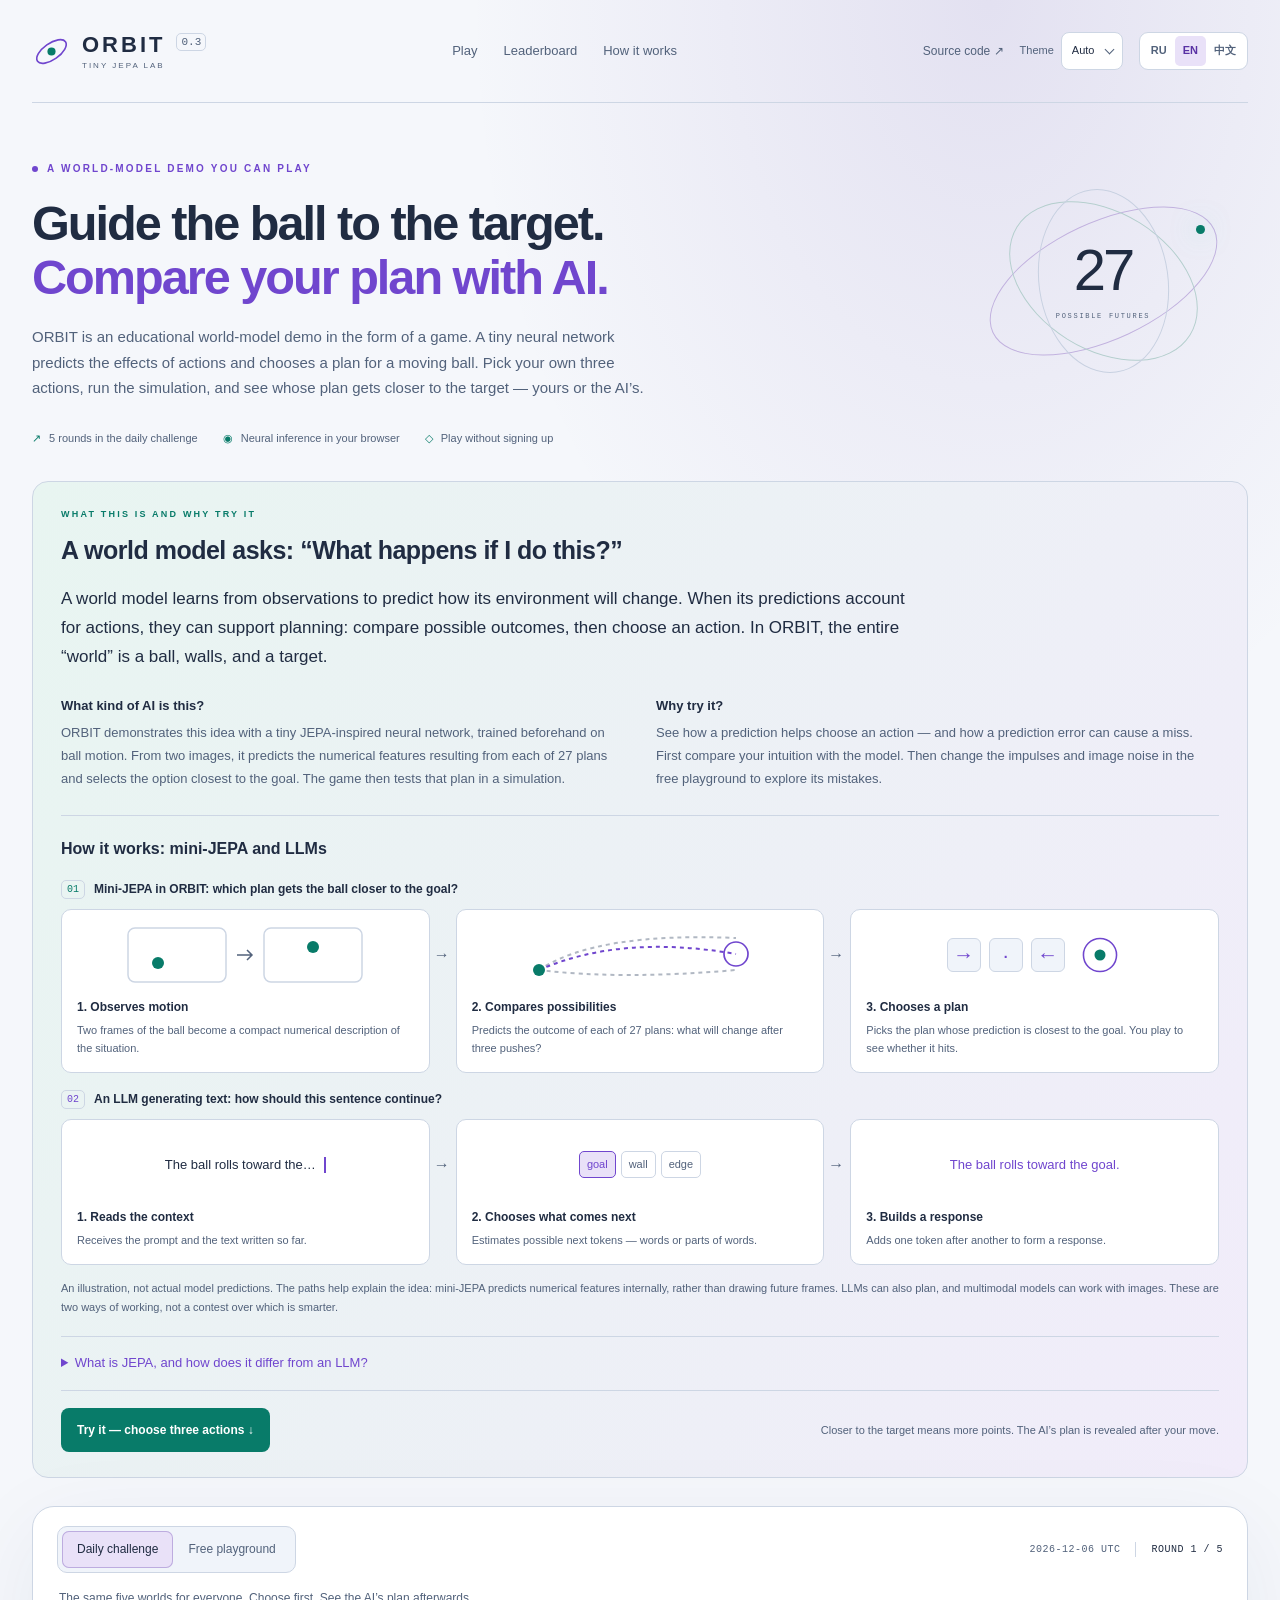
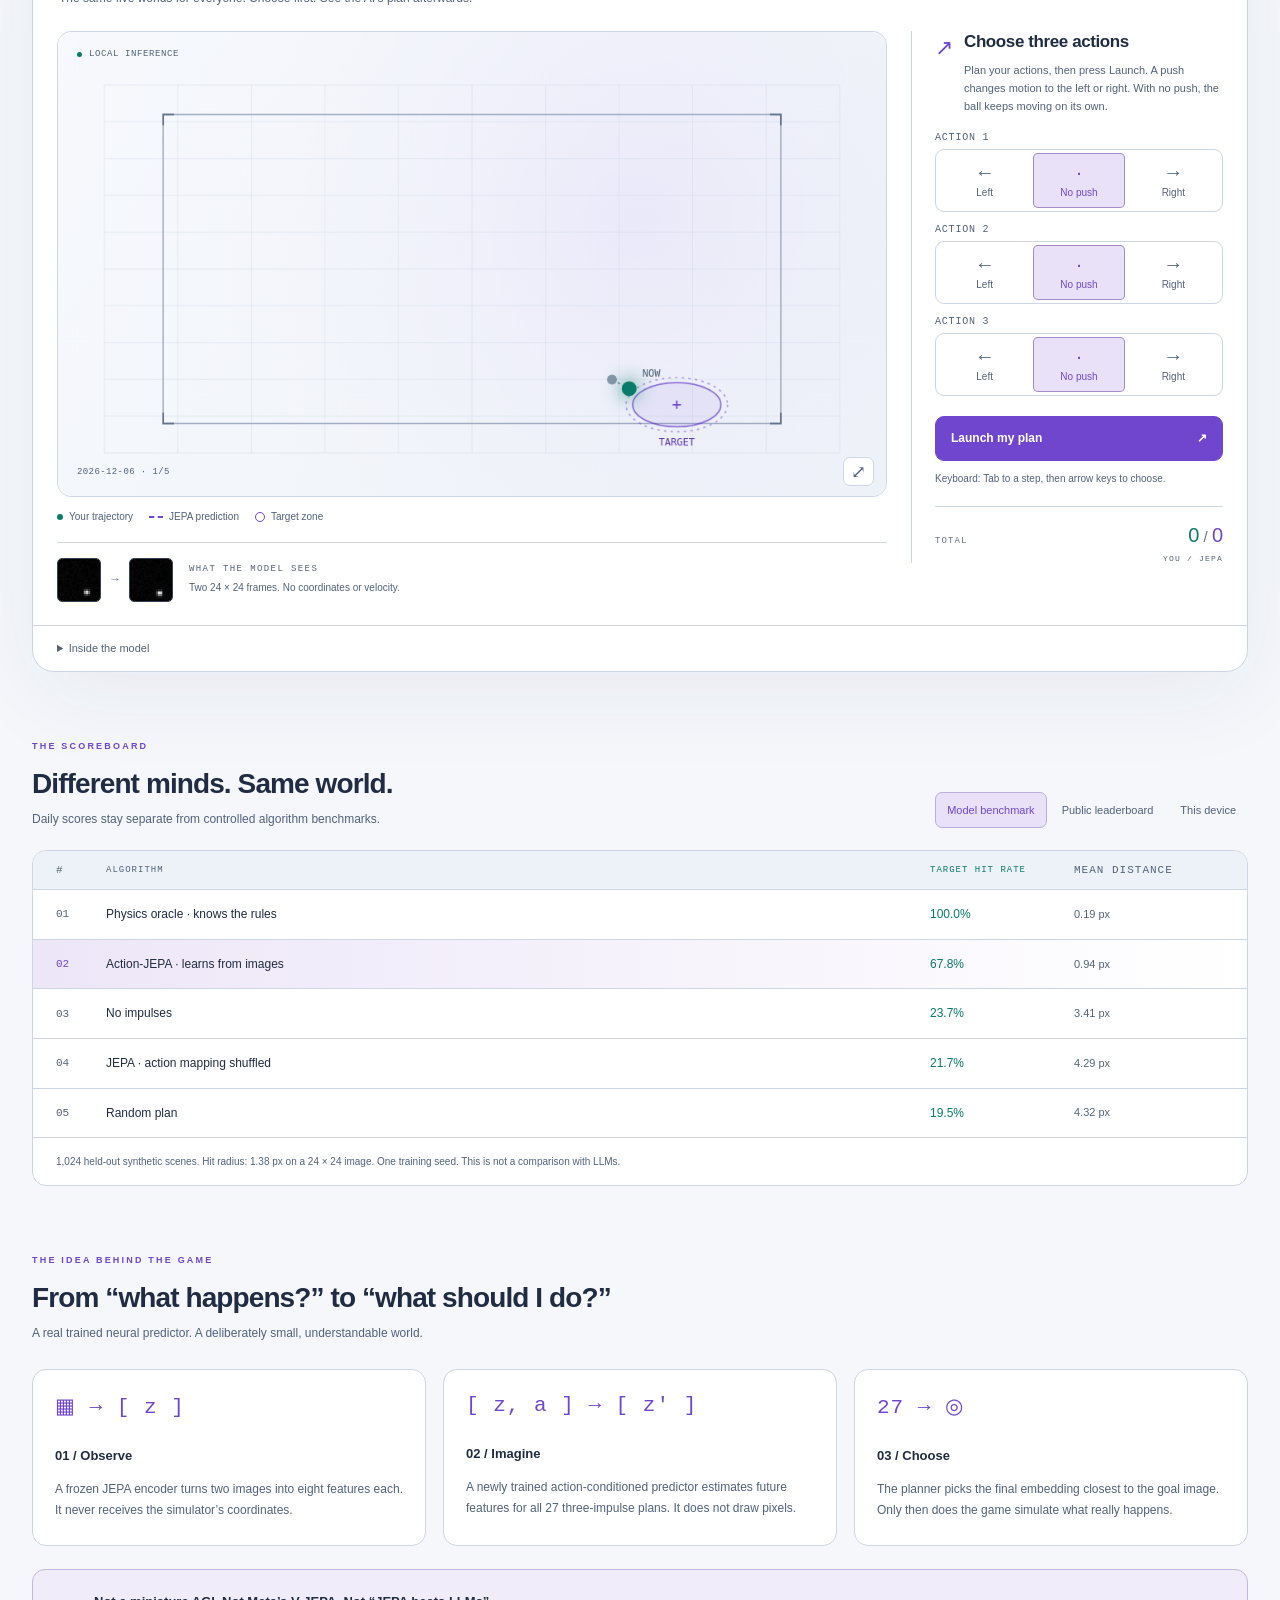
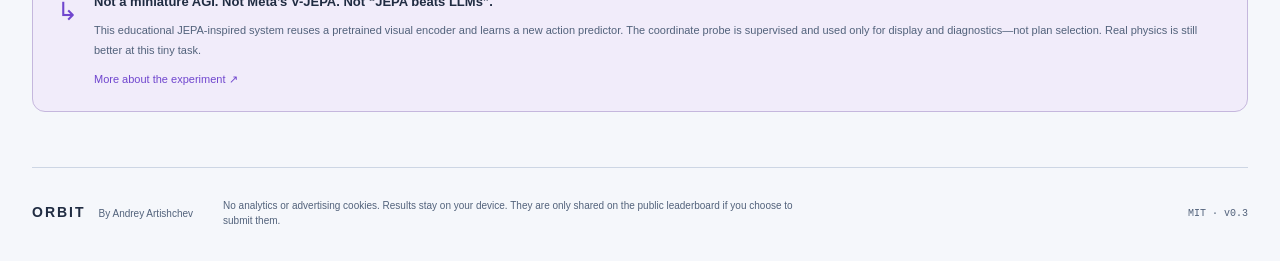
==== commit 34185b6e: "Present ORBIT as a playable world-model demo with launch media" ====
--- a/docs/index.html
+++ b/docs/index.html
@@ -1,4 +1,4 @@
-<!doctype html><html lang="en"><head><meta charset="utf-8"><meta name="viewport" content="width=device-width,initial-scale=1"><meta name="color-scheme" content="dark"><meta name="theme-color" content="#0a0d16"><title>ORBIT — guide the ball to the target and compare your plan with AI</title><meta name="description" content="An educational mini-game with a JEPA-inspired neural network. Choose three impulses, aim for the target, and explore how AI predicts the effects of actions."><meta property="og:title" content="ORBIT — guide the ball to the target and compare your plan with AI"><meta property="og:description" content="An educational mini-game with a JEPA-inspired neural network. Choose three impulses, aim for the target, and explore how AI predicts the effects of actions."><meta property="og:type" content="website"><meta property="og:url" content="https://artandrew.github.io/tiny-jepa-lab/"><meta name="twitter:card" content="summary"><link rel="canonical" href="https://artandrew.github.io/tiny-jepa-lab/"><link rel="alternate" hreflang="en" href="https://artandrew.github.io/tiny-jepa-lab/"><link rel="alternate" hreflang="ru" href="https://artandrew.github.io/tiny-jepa-lab/ru/"><link rel="alternate" hreflang="zh-Hans" href="https://artandrew.github.io/tiny-jepa-lab/zh/"><link rel="icon" href="data:image/svg+xml,%3Csvg xmlns='http://www.w3.org/2000/svg' viewBox='0 0 64 64'%3E%3Crect width='64' height='64' rx='17' fill='%230b1020'/%3E%3Cellipse cx='32' cy='32' rx='22' ry='12' transform='rotate(-35 32 32)' fill='none' stroke='%23b49aff' stroke-width='4'/%3E%3Ccircle cx='32' cy='32' r='7' fill='%237ce4d5'/%3E%3C/svg%3E"><script>/* Apply before first paint; theme changes never reset the game. */
+<!doctype html><html lang="en"><head><meta charset="utf-8"><meta name="viewport" content="width=device-width,initial-scale=1"><meta name="color-scheme" content="dark"><meta name="theme-color" content="#0a0d16"><title>ORBIT — a playable world-model demo</title><meta name="description" content="An educational world-model demo: a tiny JEPA-inspired neural network predicts the effects of actions. Play five rounds and compare your plan with AI in your browser."><meta property="og:title" content="ORBIT — a playable world-model demo"><meta property="og:description" content="An educational world-model demo: a tiny JEPA-inspired neural network predicts the effects of actions. Play five rounds and compare your plan with AI in your browser."><meta property="og:type" content="website"><meta property="og:url" content="https://artandrew.github.io/tiny-jepa-lab/"><meta property="og:image" content="https://artandrew.github.io/tiny-jepa-lab/assets/orbit-social-en.png"><meta name="twitter:card" content="summary_large_image"><link rel="canonical" href="https://artandrew.github.io/tiny-jepa-lab/"><link rel="alternate" hreflang="en" href="https://artandrew.github.io/tiny-jepa-lab/"><link rel="alternate" hreflang="ru" href="https://artandrew.github.io/tiny-jepa-lab/ru/"><link rel="alternate" hreflang="zh-Hans" href="https://artandrew.github.io/tiny-jepa-lab/zh/"><link rel="icon" href="data:image/svg+xml,%3Csvg xmlns='http://www.w3.org/2000/svg' viewBox='0 0 64 64'%3E%3Crect width='64' height='64' rx='17' fill='%230b1020'/%3E%3Cellipse cx='32' cy='32' rx='22' ry='12' transform='rotate(-35 32 32)' fill='none' stroke='%23b49aff' stroke-width='4'/%3E%3Ccircle cx='32' cy='32' r='7' fill='%237ce4d5'/%3E%3C/svg%3E"><script>/* Apply before first paint; theme changes never reset the game. */
 (() => {
   'use strict';
   const key = 'orbit-theme';
@@ -80,6 +80,7 @@
 .intro-start:hover{background:#a1f3e5}
 .intro-footer p{font-size:11px;max-width:440px}
 @media(max-width:760px){.intro{padding:21px 18px;margin-bottom:23px}.intro-overview,.intro-comparison{grid-template-columns:1fr;gap:18px}.intro p{font-size:12px}.intro h2{font-size:21px}.intro-footer{align-items:stretch;flex-direction:column;gap:11px}.intro-start{white-space:normal;text-align:center}.intro-footer p{max-width:none}.intro-details summary{font-size:12px}}
+.intro .intro-definition{max-width:850px;font-size:17px;line-height:1.7;color:var(--text);margin:0 0 24px}
 
 .explainer{margin:24px 0 20px;padding-top:21px;border-top:1px solid var(--line)}
 .intro .explainer>h3{font-size:16px;margin-bottom:19px}
@@ -159,16 +160,23 @@
 .replay-link{text-decoration:underline;text-underline-offset:3px;overflow-wrap:anywhere}
 @media(max-width:760px){.choice{min-height:56px}.choice-caption{font-size:11px}}
 
-</style></head>
+</style><meta property="og:image:width" content="1280">
+<meta property="og:image:height" content="640">
+<meta property="og:image:alt" content="An educational world-model demo: a tiny JEPA-inspired neural network predicts the effects of actions. Play five rounds and compare your plan with AI in your browser.">
+<meta name="twitter:image" content="https://artandrew.github.io/tiny-jepa-lab/assets/orbit-social-en.png">
+<meta name="twitter:title" content="ORBIT — a playable world-model demo">
+<meta name="twitter:description" content="An educational world-model demo: a tiny JEPA-inspired neural network predicts the effects of actions. Play five rounds and compare your plan with AI in your browser.">
+</head>
 <body><div class="page-glow" aria-hidden="true"></div><header class="header shell"><a href="#" class="brand" aria-label="ORBIT — Tiny JEPA Lab"><svg viewBox="0 0 48 48" aria-hidden="true"><ellipse cx="24" cy="24" rx="21" ry="10" transform="rotate(-35 24 24)"/><circle cx="24" cy="24" r="5"/></svg><span>ORBIT<small>TINY JEPA LAB</small></span><span class="version">0.3</span></a><nav><a href="#play" data-t="navPlay">Play</a><a href="#leaderboard" data-t="navBoard">Leaderboard</a><a href="#learn" data-t="navLearn">How it works</a></nav><div class="header-right"><a class="code-link" href="https://github.com/ArtAndrew/tiny-jepa-lab" target="_blank" rel="noopener noreferrer" data-t="navCode">Source code ↗</a><label class="theme-control" for="theme-select"><span data-t="themeLabel">Theme</span><select id="theme-select"><option value="auto" data-t="themeAuto">Auto</option><option value="light" data-t="themeLight">Light</option><option value="dark" data-t="themeDark">Dark</option></select></label>
 <div class="languages" role="group" aria-label="Language"><button data-lang="ru">RU</button><button data-lang="en">EN</button><button data-lang="zh">中文</button></div></div></header>
-<main class="shell"><section class="hero"><div class="hero-copy"><p class="eyebrow"><span></span><span data-t="eyebrow">A MINI-GAME ABOUT HOW AI PLANS</span></p><h1><span data-t="hero1">Guide the ball to the target.</span><br><em data-t="hero2">Compare your plan with AI.</em></h1><p class="hero-body" data-t="heroBody">The ball moves and bounces off walls. Choose three actions: push left, do nothing, or push right. Then run the simulation and see whose plan brings the ball closer to the target — yours or the neural network’s.</p></div><div class="hero-aside" aria-hidden="true"><div class="orbit-art"><div class="orbit-line o1"></div><div class="orbit-line o2"></div><div class="orbit-line o3"></div><b>27<small data-t="possibleFutures">POSSIBLE FUTURES</small></b><i></i></div></div></section>
+<main class="shell"><section class="hero"><div class="hero-copy"><p class="eyebrow"><span></span><span data-t="eyebrow">A WORLD-MODEL DEMO YOU CAN PLAY</span></p><h1><span data-t="hero1">Guide the ball to the target.</span><br><em data-t="hero2">Compare your plan with AI.</em></h1><p class="hero-body" data-t="heroBody">ORBIT is an educational world-model demo in the form of a game. A tiny neural network predicts the effects of actions and chooses a plan for a moving ball. Pick your own three actions, run the simulation, and see whose plan gets closer to the target — yours or the AI’s.</p></div><div class="hero-aside" aria-hidden="true"><div class="orbit-art"><div class="orbit-line o1"></div><div class="orbit-line o2"></div><div class="orbit-line o3"></div><b>27<small data-t="possibleFutures">POSSIBLE FUTURES</small></b><i></i></div></div></section>
 <div class="meta"><span><b>↗</b> <span data-t="meta1">5 rounds in the daily challenge</span></span><span><b>◉</b> <span data-t="meta2">Neural inference in your browser</span></span><span><b>◇</b> <span data-t="meta3">Play without signing up</span></span></div>
 <section class="intro" aria-labelledby="intro-title">
   <p class="eyebrow" data-t="introLabel">WHAT THIS IS AND WHY TRY IT</p>
-  <h2 id="intro-title" data-t="introTitle">A small game to explore the idea of a world model.</h2>
+  <h2 id="intro-title" data-t="introTitle">A world model asks: “What happens if I do this?”</h2>
+  <p class="intro-definition" data-t="worldModelDefinition">A world model learns from observations to predict how its environment will change. When its predictions account for actions, they can support planning: compare possible outcomes, then choose an action. In ORBIT, the entire “world” is a ball, walls, and a target.</p>
   <div class="intro-overview">
-    <div><h3 data-t="introWhatTitle">What kind of AI is this?</h3><p data-t="introWhat">ORBIT is a small educational model inspired by JEPA. The neural network was trained beforehand on ball motion. Here it uses two images to predict the effects of 27 action sequences and choose a plan to reach the target.</p></div>
+    <div><h3 data-t="introWhatTitle">What kind of AI is this?</h3><p data-t="introWhat">ORBIT demonstrates this idea with a tiny JEPA-inspired neural network, trained beforehand on ball motion. From two images, it predicts the numerical features resulting from each of 27 plans and selects the option closest to the goal. The game then tests that plan in a simulation.</p></div>
     <div><h3 data-t="introWhyTitle">Why try it?</h3><p data-t="introWhy">See how a prediction helps choose an action — and how a prediction error can cause a miss. First compare your intuition with the model. Then change the impulses and image noise in the free playground to explore its mistakes.</p></div>
   </div>
   <section class="explainer" aria-labelledby="explainer-title">
@@ -207,14 +215,14 @@
       <article><h3 data-t="introLLMTitle">LLM: large language model</h3><p data-t="introLLM">Many LLMs are pretrained to predict the next token: a word or part of a word. When generating an answer, the model builds text step by step. Additional training helps it follow instructions and solve tasks.</p></article>
       <article><h3 data-t="introJEPATitle">JEPA: predicting representations</h3><p data-t="introJEPA">JEPA stands for Joint Embedding Predictive Architecture. The idea is to turn observations into compact numerical descriptions and learn to predict one description from another. This lets a model predict useful properties of a scene without reconstructing every pixel.</p></article>
     </div>
-    <h3 data-t="introHereTitle">How ORBIT uses this idea</h3><p data-t="introHere">Two ball images → numerical features → a prediction for each plan → the option closest to the goal image. Predicting the effects of actions is what makes it a small “world model” for this game.</p>
+    <h3 data-t="introHereTitle">How ORBIT uses this idea</h3><p data-t="introHere">Two images → predict the effects of actions → choose a plan → test it in the game. The neural network chooses using its prediction; the simulator reveals the actual motion. That is why a prediction can turn out to be wrong.</p>
     <p class="intro-scope" data-t="introScope">This is an independent educational implementation inspired by JEPA, with its own weights and a very narrow task. It does not run a Meta model. LLMs can also plan, and multimodal models can process images; this game does not compare their performance with JEPA.</p>
     <p class="intro-sources"><span data-t="introSourceLabel">Primary sources:</span>
       <a href="https://ai.meta.com/blog/yann-lecun-ai-model-i-jepa/" target="_blank" rel="noopener noreferrer" data-t="introJEPASource">Meta on the JEPA idea ↗</a>
       <a href="https://arxiv.org/html/2407.21783v3#S2" target="_blank" rel="noopener noreferrer" data-t="introLLMSource">LLM training: the Llama 3 paper ↗</a>
     </p>
   </details>
-  <div class="intro-footer"><a class="intro-start" href="#play" data-t="introStart">Try it — choose three impulses ↓</a><p data-t="introHint">Closer to the target means more points. The AI’s plan is revealed after your move.</p></div>
+  <div class="intro-footer"><a class="intro-start" href="#play" data-t="introStart">Try it — choose three actions ↓</a><p data-t="introHint">Closer to the target means more points. The AI’s plan is revealed after your move.</p></div>
 </section>
 
 <div id="notice" class="notice" role="status" hidden></div>
@@ -225,7 +233,7 @@
 <section id="leaderboard" class="section"><div class="section-head"><div><p class="eyebrow" data-t="scoreEyebrow">THE SCOREBOARD</p><h2 data-t="boardTitle">Different minds. Same world.</h2><p data-t="boardSub">Daily scores stay separate from controlled algorithm benchmarks.</p></div><div class="board-tabs" role="group"><button data-board="models" class="active" data-t="boardModels">Model benchmark</button><button data-board="players" data-t="boardPlayers">Public leaderboard</button><button data-board="local" data-t="boardLocal">This device</button></div></div><div class="board-card"><div id="board-content"></div><p id="board-note" class="board-note" role="status" aria-live="polite"></p></div><button id="refresh-board" class="text-btn" data-t="boardRefresh" hidden>Refresh ↻</button><button id="clear-local" class="text-btn" data-t="reset" hidden>Clear local scores</button></section>
 <section id="learn" class="section learn"><p class="eyebrow" data-t="learnEyebrow">THE IDEA BEHIND THE GAME</p><h2 data-t="learnTitle">From “what happens?” to “what should I do?”</h2><p class="section-intro" data-t="learnIntro">A real trained neural predictor. A deliberately small, understandable world.</p><div class="learn-grid"><article><span class="diagram">▦ → [ z ]</span><h3 data-t="learn1Title">01 / Observe</h3><p data-t="learn1">A frozen JEPA encoder turns two images into eight features each. It never receives the simulator’s coordinates.</p></article><article><span class="diagram">[ z, a ] → [ z′ ]</span><h3 data-t="learn2Title">02 / Imagine</h3><p data-t="learn2">A newly trained action-conditioned predictor estimates future features for all 27 three-impulse plans. It does not draw pixels.</p></article><article><span class="diagram">27 → ◎</span><h3 data-t="learn3Title">03 / Choose</h3><p data-t="learn3">The planner picks the final embedding closest to the goal image. Only then does the game simulate what really happens.</p></article></div><div class="honesty"><span>↳</span><div><h3 data-t="honesty">Not a miniature AGI. Not Meta’s V-JEPA. Not “JEPA beats LLMs”.</h3><p data-t="honestyBody">This educational JEPA-inspired system reuses a pretrained visual encoder and learns a new action predictor. The coordinate probe is supervised and used only for display and diagnostics—not plan selection. Real physics is still better at this tiny task.</p><a href="https://github.com/ArtAndrew/tiny-jepa-lab/blob/main/materials/ORBIT_RELEASE_REPORT_RU.md" id="previous-lab" data-t="previousLab">More about the experiment ↗</a></div></div></section>
 <footer><div><b>ORBIT</b><a href="https://artishev.com" target="_blank" rel="noopener noreferrer" data-t="author">By Andrey Artishchev</a></div><p data-t="privacy">No analytics or advertising cookies. Results stay on your device. They are only shared on the public leaderboard if you choose to submit them.</p><span>MIT · v0.3</span></footer></main><div id="toast" role="status" aria-live="polite" hidden></div>
-<script id="orbit-config" type="application/json">{"lang":"en","assetPrefix":"assets/","baseUrl":"https://artandrew.github.io/tiny-jepa-lab/","repo":"ArtAndrew/tiny-jepa-lab","offline":false,"live":true,"published":true}</script><script id="orbit-i18n" type="application/json">{"en":{"pageTitle":"ORBIT — guide the ball to the target and compare your plan with AI","description":"An educational mini-game with a JEPA-inspired neural network. Choose three impulses, aim for the target, and explore how AI predicts the effects of actions.","navPlay":"Play","navBoard":"Leaderboard","navLearn":"How it works","navCode":"Source code ↗","eyebrow":"A MINI-GAME ABOUT HOW AI PLANS","hero1":"Guide the ball to the target.","hero2":"Compare your plan with AI.","heroBody":"The ball moves and bounces off walls. Choose three actions: push left, do nothing, or push right. Then run the simulation and see whose plan brings the ball closer to the target — yours or the neural network’s.","meta1":"5 rounds in the daily challenge","meta2":"Neural inference in your browser","meta3":"Play without signing up","daily":"Daily challenge","lab":"Free playground","round":"ROUND {n} / 5","playground":"PLAYGROUND","dailyHint":"The same five worlds for everyone. Choose first. See the AI’s plan afterwards.","labHint":"Change the impulses. Inspect predictions. Let JEPA choose a plan. Nothing here enters the daily leaderboard.","sceneLabel":"Simulation arena: two observed positions and a target","live":"LOCAL INFERENCE","loading":"Loading the trained model…","loadError":"Model could not be loaded. Serve the site over HTTP or open the standalone HTML.","before":"PREVIOUS","now":"NOW","goal":"TARGET","legendYou":"Your trajectory","legendAI":"JEPA prediction","legendTarget":"Target zone","legendActual":"JEPA actual result","inputTitle":"WHAT THE MODEL SEES","inputNote":"Two 24 × 24 frames. No coordinates or velocity.","planTitle":"Choose three actions","planSub":"Plan your actions, then press Launch. A push changes motion to the left or right. With no push, the ball keeps moving on its own.","step":"ACTION {n}","left":"Push left","coast":"No push","right":"Push right","launch":"Launch my plan","next":"Next world →","finish":"See my result →","preview":"Preview with JEPA","auto":"Let JEPA plan","newWorld":"New world","previewNote":"The dashed path is a learned forecast, not a physics calculation.","locked":"Plan committed. Predictions and outcomes are now revealed.","planning":"Comparing 27 latent-space plans…","you":"YOU","ai":"JEPA","oracle":"KNOWN PHYSICS","pts":"pts","hit":"Target reached","miss":"Distance: {d} px","aiPlan":"JEPA chose","roundScore":"ROUND SCORE","total":"TOTAL","noise":"Observation noise","noiseHint":"Only model inputs change; the physics stays the same.","learnPeek":"Inside the model","latentTitle":"Predicted vs observed features for your plan","latentNote":"Eight learned features, not eight named physical variables. Coordinates below are decoded by a separate supervised probe.","candidateTitle":"The five plans JEPA likes most","candidateNote":"Lower latent cost is better. It is not a probability of success.","lockedDetails":"Make your move to reveal the model’s forecast.","resultTitle":"Five worlds. Your result.","resultTag":"DAILY CHALLENGE COMPLETE","resultWin":"You outplanned JEPA.","resultLose":"JEPA won this time.","resultTie":"A perfect tie.","resultCopy":"Same scenes. Different decisions. Challenge a friend to beat your score.","download":"Save result card","share":"Copy challenge","submit":"Add to public leaderboard ↗","submitNote":"A GitHub account is needed. A filled-in form will open: click “Create”. Your username and actions become public. After verification, your result appears on the leaderboard, usually within a few minutes.","offlineSubmit":"The public leaderboard is available on the ORBIT website. This result is saved on your device.","replaySaved":"Your result is saved on this device.","copied":"Copied","copyFail":"Copy unavailable. Save the result card instead.","shareText":"I scored {score}/5000 against JEPA’s {ai}. Three impulses, 27 futures. Can you do better?","boardTitle":"Different minds. Same world.","boardSub":"Daily scores stay separate from controlled algorithm benchmarks.","boardPlayers":"Public leaderboard","boardModels":"Model benchmark","boardLocal":"This device","boardEmpty":"No results for this day yet. Complete five rounds and add yours!","localEmpty":"Finish a daily challenge to save your first local score.","boardNotLive":"Prepared for GitHub publication. No live leaderboard is connected in this file.","boardRules":"Each player's best result for the selected UTC day. Scores are recomputed from actions. Assisted or automated play is not checked.","player":"PLAYER / DATE","scoreLabel":"SCORE","hits":"HITS","status":"STATUS","verified":"Score checked","local":"Local only","model":"ALGORITHM","success":"TARGET HIT RATE","error":"MEAN DISTANCE","benchmarkNote":"1,024 held-out synthetic scenes. Hit radius: 1.38 px on a 24 × 24 image. One training seed. This is not a comparison with LLMs.","modelOracle":"Physics oracle · knows the rules","modelJEPA":"Action-JEPA · learns from images","modelCoast":"No impulses","modelRandom":"Random plan","modelShuffled":"JEPA · action mapping shuffled","learnTitle":"From “what happens?” to “what should I do?”","learnIntro":"A real trained neural predictor. A deliberately small, understandable world.","learn1Title":"01 / Observe","learn1":"A frozen JEPA encoder turns two images into eight features each. It never receives the simulator’s coordinates.","learn2Title":"02 / Imagine","learn2":"A newly trained action-conditioned predictor estimates future features for all 27 three-impulse plans. It does not draw pixels.","learn3Title":"03 / Choose","learn3":"The planner picks the final embedding closest to the goal image. Only then does the game simulate what really happens.","honesty":"Not a miniature AGI. Not Meta’s V-JEPA. Not “JEPA beats LLMs”.","honestyBody":"This educational JEPA-inspired system reuses a pretrained visual encoder and learns a new action predictor. The coordinate probe is supervised and used only for display and diagnostics—not plan selection. Real physics is still better at this tiny task.","previousLab":"More about the experiment ↗","author":"By Andrey Artishchev","privacy":"No analytics or advertising cookies. Results stay on your device. They are only shared on the public leaderboard if you choose to submit them.","reset":"Clear local scores","resetDone":"Local scores cleared","invalidLink":"This challenge link is invalid or uses different rules. Showing today’s challenge.","mismatch":"The linked model version differs. Scores are not directly comparable.","labModeNote":"Free experiments do not count towards the daily leaderboard.","fullscreen":"Expand arena","leaveConfirm":"Switching modes resets this unfinished daily run. Continue?","cardSubtitle":"THREE IMPULSES · ONE TARGET","cardChallenge":"CAN YOU OUTPLAN A TINY AI?","cardDisclaimer":"Self-reported local result · not a verified human score","keyboard":"Keyboard: Tab to a step, then arrow keys to choose.","complete":"Challenge complete","replay":"Replay the same day","snapshot":"Updated","notLeaderboard":"Educational benchmark, not player records","collapseLink":"Want to see representation collapse? Try the original lab.","scoreEyebrow":"THE SCOREBOARD","learnEyebrow":"THE IDEA BEHIND THE GAME","possibleFutures":"POSSIBLE FUTURES","youVsAI":"YOU / JEPA","sessionOnly":"Browser storage is unavailable. Scores last only until this page is closed.","introLabel":"WHAT THIS IS AND WHY TRY IT","introTitle":"A small game to explore the idea of a world model.","introWhatTitle":"What kind of AI is this?","introWhat":"ORBIT is a small educational model inspired by JEPA. The neural network was trained beforehand on ball motion. Here it uses two images to predict the effects of 27 action sequences and choose a plan to reach the target.","introWhyTitle":"Why try it?","introWhy":"See how a prediction helps choose an action — and how a prediction error can cause a miss. First compare your intuition with the model. Then change the impulses and image noise in the free playground to explore its mistakes.","introDetails":"What is JEPA, and how does it differ from an LLM?","introLLMTitle":"LLM: large language model","introLLM":"Many LLMs are pretrained to predict the next token: a word or part of a word. When generating an answer, the model builds text step by step. Additional training helps it follow instructions and solve tasks.","introJEPATitle":"JEPA: predicting representations","introJEPA":"JEPA stands for Joint Embedding Predictive Architecture. The idea is to turn observations into compact numerical descriptions and learn to predict one description from another. This lets a model predict useful properties of a scene without reconstructing every pixel.","introHereTitle":"How ORBIT uses this idea","introHere":"Two ball images → numerical features → a prediction for each plan → the option closest to the goal image. Predicting the effects of actions is what makes it a small “world model” for this game.","introScope":"This is an independent educational implementation inspired by JEPA, with its own weights and a very narrow task. It does not run a Meta model. LLMs can also plan, and multimodal models can process images; this game does not compare their performance with JEPA.","introSourceLabel":"Primary sources:","introJEPASource":"Meta on the JEPA idea ↗","introLLMSource":"LLM training: the Llama 3 paper ↗","introStart":"Try it — choose three impulses ↓","introHint":"Closer to the target means more points. The AI’s plan is revealed after your move.","themeLabel":"Theme","themeAuto":"Auto","themeLight":"Light","themeDark":"Dark","diagramTitle":"How it works: mini-JEPA and LLMs","diagramJEPA":"Mini-JEPA in ORBIT: which plan gets the ball closer to the goal?","diagramSeeTitle":"1. Observes motion","diagramSee":"Two frames of the ball become a compact numerical description of the situation.","diagramImagineTitle":"2. Compares possibilities","diagramImagine":"Predicts the outcome of each of 27 plans: what will change after three pushes?","diagramChooseTitle":"3. Chooses a plan","diagramChoose":"Picks the plan whose prediction is closest to the goal. You play to see whether it hits.","diagramLLM":"An LLM generating text: how should this sentence continue?","diagramPrompt":"The ball rolls toward the…","diagramToken1":"goal","diagramToken2":"wall","diagramToken3":"edge","diagramReadTitle":"1. Reads the context","diagramRead":"Receives the prompt and the text written so far.","diagramContinueTitle":"2. Chooses what comes next","diagramContinue":"Estimates possible next tokens — words or parts of words.","diagramAnswer":"The ball rolls toward the goal.","diagramAnswerTitle":"3. Builds a response","diagramAnswerBody":"Adds one token after another to form a response.","diagramNote":"An illustration, not actual model predictions. The paths help explain the idea: mini-JEPA predicts numerical features internally, rather than drawing future frames. LLMs can also plan, and multimodal models can work with images. These are two ways of working, not a contest over which is smarter.","choiceLeft":"Left","choiceCoast":"No push","choiceRight":"Right","boardRefresh":"Refresh ↻","boardLoading":"Loading results…","boardError":"The leaderboard could not be refreshed. Please try Refresh again.","submitOpened":"Click “Create” on GitHub to submit your result.","submissionBody":"I want to add this result to the ORBIT public leaderboard. My GitHub username and chosen actions will be public. The score will be recomputed automatically.\n\nLeave the block below unchanged and click “Create”. The leaderboard updates within a few minutes. To withdraw the result, close this issue."},"ru":{"pageTitle":"ORBIT — попади шариком в цель и сравни свой план с AI","description":"Учебная мини-игра с JEPA-подобной нейросетью. Выбери три толчка, попади шариком в цель и узнай, как AI прогнозирует последствия действий.","navPlay":"Играть","navBoard":"Рейтинг","navLearn":"Как устроено","navCode":"Исходный код ↗","eyebrow":"МИНИ-ИГРА О ТОМ, КАК AI ПЛАНИРУЕТ","hero1":"Попади шариком в цель.","hero2":"Сравни свой план с AI.","heroBody":"Шарик движется и отскакивает от стен. Выбери три действия: толкнуть влево, ничего не делать или толкнуть вправо. Затем запусти движение и посмотри, чей план приведёт шарик ближе к цели — твой или нейросети.","meta1":"5 раундов в испытании дня","meta2":"Нейросеть прямо в браузере","meta3":"Можно играть без регистрации","daily":"Испытание дня","lab":"Свободная лаборатория","round":"РАУНД {n} / 5","playground":"ЛАБОРАТОРИЯ","dailyHint":"Пять одинаковых миров для всех. Сначала твой ход. План AI — после.","labHint":"Меняй толчки, изучай прогнозы или передай план JEPA. Эти опыты не попадают в дневной рейтинг.","sceneLabel":"Игровое поле: два наблюдаемых положения и цель","live":"ЛОКАЛЬНЫЙ AI","loading":"Загружаю обученную модель…","loadError":"Не удалось загрузить модель. Запусти сайт через HTTP или открой автономный HTML.","before":"ДО","now":"СЕЙЧАС","goal":"ЦЕЛЬ","legendYou":"Твоя траектория","legendAI":"Прогноз JEPA","legendTarget":"Зона цели","legendActual":"Реальный итог JEPA","inputTitle":"ЧТО ВИДИТ МОДЕЛЬ","inputNote":"Два кадра 24 × 24. Без координат и скорости.","planTitle":"Выбери три действия","planSub":"Задай действия заранее, затем нажми «Запустить». Толчок меняет движение влево или вправо. Без толчка шарик продолжит двигаться сам.","step":"ДЕЙСТВИЕ {n}","left":"Толкнуть влево","coast":"Без толчка","right":"Толкнуть вправо","launch":"Запустить мой план","next":"Следующий мир →","finish":"Посмотреть результат →","preview":"Прогноз моего плана","auto":"Пусть JEPA выберет","newWorld":"Новый мир","previewNote":"Пунктир — прогноз нейросети, а не расчёт физического движка.","locked":"План зафиксирован. Прогнозы и результаты раскрыты.","planning":"Сравниваю 27 планов в пространстве признаков…","you":"ТЫ","ai":"JEPA","oracle":"ИЗВЕСТНАЯ ФИЗИКА","pts":"очк.","hit":"Попадание","miss":"До цели: {d} пикс.","aiPlan":"Выбор JEPA","roundScore":"ОЧКИ ЗА РАУНД","total":"ИТОГО","noise":"Шум наблюдения","noiseHint":"Меняются только входные кадры модели, не физика.","learnPeek":"Заглянуть в модель","latentTitle":"Прогноз и реальные признаки для твоего плана","latentNote":"Восемь выученных признаков, а не восемь заданных физических величин. Координаты для картинки считывает отдельная сеть, обученная с метками.","candidateTitle":"Пять лучших планов по оценке JEPA","candidateNote":"Меньше ошибка признаков — лучше. Это не вероятность успеха.","lockedDetails":"Сделай ход, чтобы открыть прогноз модели.","resultTitle":"Пять миров. Твой результат.","resultTag":"ИСПЫТАНИЕ ДНЯ ПРОЙДЕНО","resultWin":"Ты спланировал лучше JEPA.","resultLose":"На этот раз победила JEPA.","resultTie":"Ничья.","resultCopy":"Одинаковые сцены. Разные решения. Предложи другу улучшить твой результат.","download":"Сохранить карточку","share":"Скопировать вызов","submit":"Добавить в общий рейтинг ↗","submitNote":"Понадобится аккаунт GitHub. Откроется готовая форма: нажми «Create» («Создать»). Твой логин и действия станут публичными. После проверки результат появится в рейтинге — обычно через несколько минут.","offlineSubmit":"Общий рейтинг доступен на сайте ORBIT. Результат этой игры сохранён на устройстве.","replaySaved":"Результат сохранён на этом устройстве.","copied":"Скопировано","copyFail":"Копирование недоступно. Сохрани карточку результата.","shareText":"У меня {score}/5000, у JEPA — {ai}. Три толчка, 27 вариантов будущего. Сможешь лучше?","boardTitle":"Разные решения. Один мир.","boardSub":"Дневные результаты игроков отдельно от контрольного сравнения алгоритмов.","boardPlayers":"Общий рейтинг","boardModels":"Сравнение моделей","boardLocal":"Это устройство","boardEmpty":"За этот день ещё нет результатов. Пройди пять раундов и добавь свой!","localEmpty":"Пройди испытание дня — здесь появится первый результат.","boardNotLive":"Подготовлено к публикации. Этот файл ещё не подключён к живому рейтингу.","boardRules":"Лучший результат каждого игрока за выбранный день (UTC). Очки пересчитаны по действиям. Использование подсказок или автоматической игры не проверяется.","player":"ИГРОК / ДАТА","scoreLabel":"ОЧКИ","hits":"ПОПАДАНИЯ","status":"СТАТУС","verified":"Очки проверены","local":"Только локально","model":"АЛГОРИТМ","success":"ПОПАДАНИЯ","error":"СРЕДНЕЕ ОТКЛОНЕНИЕ","benchmarkNote":"1 024 новые синтетические сцены. Радиус попадания — 1,38 пикселя на кадре 24 × 24. Один seed обучения. Это не сравнение с LLM.","modelOracle":"Физический эталон · знает правила","modelJEPA":"Action-JEPA · учится по изображениям","modelCoast":"Без толчков","modelRandom":"Случайный план","modelShuffled":"JEPA · соответствие действий перемешано","learnTitle":"От «что случится?» к «что мне сделать?»","learnIntro":"Настоящий обученный нейросетевой предиктор. Намеренно маленький и понятный мир.","learn1Title":"01 / Наблюдать","learn1":"Замороженный JEPA-энкодер превращает два изображения в восемь признаков каждое. Координаты симулятора ему не передаются.","learn2Title":"02 / Представить","learn2":"Новый предиктор с учётом действий оценивает будущие признаки для всех 27 планов из трёх толчков. Пиксели он не рисует.","learn3Title":"03 / Выбрать","learn3":"Планировщик выбирает итоговые признаки, ближайшие к изображению цели. Только затем игра проверяет, что случилось на самом деле.","honesty":"Не мини-AGI. Не Meta V-JEPA. Не «JEPA победила LLM».","honestyBody":"Учебная JEPA-подобная система использует ранее обученный визуальный энкодер и новый предиктор действий. Координатный считыватель обучен с метками и нужен лишь для визуализации и диагностики, не выбора плана. Известная физика пока лучше решает эту маленькую задачу.","previousLab":"Подробнее об эксперименте ↗","author":"Автор: Андрей Артищев","privacy":"Без аналитики и рекламных cookies. Результаты хранятся на устройстве. В общий рейтинг они попадают только по твоему желанию.","reset":"Удалить локальные очки","resetDone":"Локальные очки удалены","invalidLink":"Ссылка повреждена или использует другие правила. Открыто испытание на сегодня.","mismatch":"В ссылке другая версия модели. Результаты нельзя сравнивать напрямую.","labModeNote":"Свободные опыты не учитываются в рейтинге дня.","fullscreen":"Развернуть поле","leaveConfirm":"Переключение режима сбросит незавершённую игру. Продолжить?","cardSubtitle":"ТРИ ТОЛЧКА · ОДНА ЦЕЛЬ","cardChallenge":"СМОЖЕШЬ СПЛАНИРОВАТЬ ЛУЧШЕ AI?","cardDisclaimer":"Локальный результат · не подтверждает игру человека","keyboard":"Клавиатура: Tab до шага, стрелки — выбор.","complete":"Испытание завершено","replay":"Повторить этот день","snapshot":"Обновлено","notLeaderboard":"Учебный бенчмарк, не рекорды игроков","collapseLink":"Хочешь увидеть схлопывание признаков? Оно есть в прежней лаборатории.","scoreEyebrow":"ТАБЛИЦА РЕЗУЛЬТАТОВ","learnEyebrow":"ИДЕЯ ЭКСПЕРИМЕНТА","possibleFutures":"ВАРИАНТОВ БУДУЩЕГО","youVsAI":"ТЫ / JEPA","sessionOnly":"Хранилище браузера недоступно. Результаты сохранятся только до закрытия страницы.","introLabel":"ЧТО ЭТО И ЗАЧЕМ","introTitle":"Небольшая игра, чтобы понять идею модели мира.","introWhatTitle":"Что здесь за AI?","introWhat":"ORBIT — учебная мини-модель, вдохновлённая подходом JEPA. Нейросеть заранее обучили на движении шарика. Здесь она по двум изображениям прогнозирует последствия 27 вариантов действий и выбирает план для попадания в цель.","introWhyTitle":"Зачем это пробовать?","introWhy":"Чтобы увидеть, как прогноз помогает выбрать действие — и как ошибка прогноза приводит к промаху. Сначала сравни свою интуицию с моделью. В свободной лаборатории меняй толчки и шум картинки, чтобы исследовать её ошибки.","introDetails":"Что такое JEPA и чем она отличается от LLM?","introLLMTitle":"LLM: большая языковая модель","introLLM":"В основе обучения многих LLM — предсказание следующего токена: слова или части слова. При генерации ответа модель последовательно строит текст. Дополнительное обучение помогает ей следовать инструкциям и решать задачи.","introJEPATitle":"JEPA: прогноз в пространстве признаков","introJEPA":"JEPA означает Joint Embedding Predictive Architecture. Идея: превратить наблюдения в компактные числовые описания и учиться предсказывать одно описание по другому. Так модель может прогнозировать важные свойства сцены без восстановления каждого пикселя.","introHereTitle":"Как это используется в ORBIT","introHere":"Два кадра с шариком → числовые признаки → прогноз для каждого плана → выбор варианта, ближайшего к изображению цели. Именно эта способность предсказывать последствия действий делает её маленькой «моделью мира» для игры.","introScope":"Это авторская учебная реализация по мотивам JEPA, с собственными весами и очень узкой задачей. Модель Meta здесь не запускается. LLM тоже могут планировать, а мультимодальные модели — работать с изображениями; игра не сравнивает их качество с JEPA.","introSourceLabel":"Первоисточники:","introJEPASource":"Meta об идее JEPA ↗","introLLMSource":"Обучение LLM на примере Llama 3 ↗","introStart":"Попробовать — выбрать три толчка ↓","introHint":"Чем ближе шарик к цели, тем больше очков. План AI откроется после твоего хода.","themeLabel":"Тема","themeAuto":"Авто","themeLight":"Светлая","themeDark":"Тёмная","diagramTitle":"Как это работает: мини-JEPA и LLM","diagramJEPA":"Мини-JEPA в ORBIT: какой план приблизит шарик к цели?","diagramSeeTitle":"1. Смотрит на движение","diagramSee":"Два кадра с шариком превращаются в короткое числовое описание ситуации.","diagramImagineTitle":"2. Сравнивает варианты","diagramImagine":"Прогнозирует результат каждого из 27 планов: что изменится после трёх толчков?","diagramChooseTitle":"3. Выбирает план","diagramChoose":"Берёт план, чей прогноз ближе к цели. В игре ты проверяешь, получилось ли попасть.","diagramLLM":"LLM при генерации текста: как продолжить фразу?","diagramPrompt":"Шарик катится к…","diagramToken1":"цели","diagramToken2":"стене","diagramToken3":"краю","diagramReadTitle":"1. Читает контекст","diagramRead":"Получает запрос и уже написанный текст.","diagramContinueTitle":"2. Выбирает продолжение","diagramContinue":"Оценивает возможные следующие токены — слова или части слов.","diagramAnswer":"Шарик катится к цели.","diagramAnswerTitle":"3. Составляет ответ","diagramAnswerBody":"Добавляет токен за токеном, пока не получится ответ.","diagramNote":"Это условная схема, не реальные прогнозы модели. Линии помогают представить идею: внутри мини-JEPA прогнозирует числовые признаки, а не рисует будущие кадры. LLM тоже могут планировать, а мультимодальные модели — работать с изображениями. Здесь сравниваются два способа работы, а не «кто умнее».","choiceLeft":"Влево","choiceCoast":"Без толчка","choiceRight":"Вправо","boardRefresh":"Обновить ↻","boardLoading":"Загружаем результаты…","boardError":"Не удалось обновить рейтинг. Попробуй нажать «Обновить» ещё раз.","submitOpened":"На GitHub нажми «Create», чтобы отправить результат.","submissionBody":"Я хочу добавить этот результат в общий рейтинг ORBIT. Мой логин GitHub и выбранные действия будут публичными. Очки будут пересчитаны автоматически.\n\nОставь блок ниже без изменений и нажми «Create». Рейтинг обновится через несколько минут. Чтобы убрать результат, закрой эту заявку."},"zh":{"pageTitle":"ORBIT — 让小球到达目标，与 AI 比较你的计划","description":"采用 JEPA 思路的神经网络教学小游戏。选择三次推力，让小球接近目标，了解 AI 如何预测动作的结果。","navPlay":"开始挑战","navBoard":"排行榜","navLearn":"工作原理","navCode":"源代码 ↗","eyebrow":"通过小游戏了解 AI 如何规划","hero1":"让小球接近目标。","hero2":"与 AI 比较你的计划。","heroBody":"小球不断运动，碰到墙壁会反弹。选择三个动作：向左推、不施力或向右推。然后运行模拟，看看谁的计划让小球更接近目标——你，还是神经网络。","meta1":"每日挑战共 5 回合","meta2":"神经网络在浏览器本地运行","meta3":"无需注册即可游玩","daily":"每日挑战","lab":"自由实验室","round":"第 {n} / 5 回合","playground":"实验室","dailyHint":"所有人面对相同的五个世界。先做选择，再看 AI 的计划。","labHint":"调整推力、查看预测，或让 JEPA 选择计划。实验室成绩不计入每日排行榜。","sceneLabel":"模拟区域：两个已观测位置和一个目标","live":"本地推理","loading":"正在加载训练好的模型…","loadError":"模型加载失败。请通过 HTTP 启动网站，或打开独立 HTML 文件。","before":"之前","now":"现在","goal":"目标","legendYou":"你的轨迹","legendAI":"JEPA 预测","legendTarget":"目标区域","legendActual":"JEPA 实际结果","inputTitle":"模型看到的输入","inputNote":"两帧 24 × 24 图像。不提供坐标或速度。","planTitle":"选择三个动作","planSub":"先安排好动作，再点击“执行”。推力会改变小球向左或向右的运动；不施加推力时，小球会继续自行运动。","step":"动作 {n}","left":"向左推","coast":"不施力","right":"向右推","launch":"执行我的计划","next":"下一个世界 →","finish":"查看我的成绩 →","preview":"预测我的计划","auto":"让 JEPA 制定计划","newWorld":"新世界","previewNote":"虚线是模型学到的预测，不是物理引擎的计算。","locked":"计划已提交。现在显示预测和实际结果。","planning":"正在比较潜在空间中的 27 个计划…","you":"你","ai":"JEPA","oracle":"已知物理规律","pts":"分","hit":"命中目标","miss":"距目标：{d} 像素","aiPlan":"JEPA 的选择","roundScore":"本回合得分","total":"总分","noise":"观测噪声","noiseHint":"只改变模型输入图像，物理规则保持不变。","learnPeek":"查看模型内部","latentTitle":"你的计划：预测特征与实际特征","latentNote":"八个学到的特征，并非八个预先指定的物理量。可视化坐标由单独的有监督探针解码。","candidateTitle":"JEPA 排名前五的计划","candidateNote":"潜在空间代价越低越好。这不是成功概率。","lockedDetails":"做出选择后即可查看模型预测。","resultTitle":"五个世界，你的成绩。","resultTag":"每日挑战已完成","resultWin":"你的计划胜过了 JEPA。","resultLose":"这次 JEPA 获胜。","resultTie":"平局。","resultCopy":"相同场景，不同决策。邀请朋友挑战你的成绩。","download":"保存成绩卡","share":"复制挑战","submit":"加入公开排行榜 ↗","submitNote":"需要 GitHub 账号。打开填好的表单后，点击“Create”（创建）。你的用户名和动作将公开。验证后，成绩通常会在几分钟内显示在排行榜中。","offlineSubmit":"公开排行榜可在 ORBIT 网站上使用。本次成绩已保存在本机。","replaySaved":"成绩已保存在本机。","copied":"已复制","copyFail":"无法复制。请保存成绩卡。","shareText":"我得了 {score}/5000 分，JEPA 得了 {ai} 分。三次推力，27 种未来。你能做得更好吗？","boardTitle":"不同决策，同一个世界。","boardSub":"每日玩家成绩与受控算法基准测试分开展示。","boardPlayers":"公开排行榜","boardModels":"模型基准","boardLocal":"本机记录","boardEmpty":"这一天还没有成绩。完成五个回合，加入你的成绩吧！","localEmpty":"完成每日挑战，保存第一条本地记录。","boardNotLive":"已准备好发布到 GitHub。此文件尚未连接在线排行榜。","boardRules":"保留每位玩家在所选 UTC 日期的最高分。得分根据动作重新计算，不检查是否使用了辅助或自动化操作。","player":"玩家 / 日期","scoreLabel":"得分","hits":"命中","status":"状态","verified":"得分已验证","local":"仅本地","model":"算法","success":"命中率","error":"平均距离","benchmarkNote":"1,024 个未参与训练的合成场景。24 × 24 图像上命中半径为 1.38 像素。仅一个训练随机种子。并非与 LLM 的比较。","modelOracle":"物理基准 · 已知规则","modelJEPA":"Action-JEPA · 从图像学习","modelCoast":"不施加推力","modelRandom":"随机计划","modelShuffled":"JEPA · 打乱动作映射","learnTitle":"从“会发生什么？”到“我该怎么做？”","learnIntro":"真实训练的神经预测器。刻意保持简单、易懂的世界。","learn1Title":"01 / 观察","learn1":"冻结的 JEPA 编码器将两帧图像各转换为八个特征，不接收模拟器坐标。","learn2Title":"02 / 预测","learn2":"新训练的动作条件预测器为全部 27 个三步计划预测未来特征，不生成像素。","learn3Title":"03 / 选择","learn3":"规划器选择最终特征最接近目标图像的计划，随后游戏模拟实际结果。","honesty":"不是微型 AGI，不是 Meta V-JEPA，也不证明“JEPA 击败 LLM”。","honestyBody":"本教育项目采用 JEPA 风格设计，复用预训练视觉编码器并训练新的动作预测器。坐标探针使用监督学习，仅用于可视化和诊断，不参与计划选择。已知物理规则在这个小任务上仍然更好。","previousLab":"进一步了解实验 ↗","author":"作者：Andrey Artishchev","privacy":"无分析追踪或广告 Cookie。成绩保存在本机，仅在你主动提交时才会进入公开排行榜。","reset":"清除本地成绩","resetDone":"已清除本地成绩","invalidLink":"挑战链接无效或规则版本不同。已显示今天的挑战。","mismatch":"链接中的模型版本不同，成绩不可直接比较。","labModeNote":"自由实验不计入每日排行榜。","fullscreen":"展开游戏区域","leaveConfirm":"切换模式将重置尚未完成的每日挑战。继续？","cardSubtitle":"三次推力 · 一个目标","cardChallenge":"你能制定比小型 AI 更好的计划吗？","cardDisclaimer":"本地自报成绩 · 不证明由人类完成","keyboard":"键盘：Tab 选择步骤，方向键切换推力。","complete":"挑战完成","replay":"重玩同一天","snapshot":"更新时间","notLeaderboard":"教育基准测试，并非玩家记录","collapseLink":"想了解表示坍塌？请体验原版实验室。","scoreEyebrow":"成绩看板","learnEyebrow":"游戏背后的原理","possibleFutures":"种可能的未来","youVsAI":"你 / JEPA","sessionOnly":"浏览器存储不可用。成绩仅保留到关闭此页面为止。","introLabel":"这是什么，为什么值得一试","introTitle":"用一个小游戏，理解世界模型的思路。","introWhatTitle":"这里的 AI 是什么？","introWhat":"ORBIT 是一个受 JEPA 启发的小型教学模型。神经网络已提前使用小球运动数据训练。在游戏中，它根据两幅图像预测 27 种动作组合的结果，并选择接近目标的计划。","introWhyTitle":"为什么要试一试？","introWhy":"亲眼看看预测如何帮助选择动作，以及预测错误如何导致偏离目标。先将自己的直觉与模型比较，再到自由实验室改变推力和图像噪声，探索它会在哪里出错。","introDetails":"什么是 JEPA？它与 LLM 有什么不同？","introLLMTitle":"LLM：大语言模型","introLLM":"许多 LLM 的预训练任务是预测下一个词元，即一个词或词的一部分。生成回答时，模型逐步构建文本。后续训练帮助模型遵循指令并完成任务。","introJEPATitle":"JEPA：在特征空间中预测","introJEPA":"JEPA 的全称是 Joint Embedding Predictive Architecture（联合嵌入预测架构）。它将观测转换为紧凑的数值表示，并学习根据一种表示预测另一种表示，从而预测场景的重要特征，而不必重建每个像素。","introHereTitle":"ORBIT 如何使用这个思路","introHere":"两幅小球图像 → 数值特征 → 各个计划的预测 → 选择最接近目标图像的方案。预测动作结果的能力，使它成为这个游戏中的小型“世界模型”。","introScope":"这是受 JEPA 启发的独立教学实现，使用自己的权重，只处理很小范围的任务，并未运行 Meta 的模型。LLM 也能规划，多模态模型也能处理图像；本游戏不比较它们与 JEPA 的性能。","introSourceLabel":"原始资料：","introJEPASource":"Meta 对 JEPA 思路的介绍 ↗","introLLMSource":"以 Llama 3 为例了解 LLM 训练 ↗","introStart":"开始体验：选择三次推力 ↓","introHint":"小球越接近目标，得分越高。完成你的选择后，才会显示 AI 的计划。","themeLabel":"主题","themeAuto":"自动","themeLight":"浅色","themeDark":"深色","diagramTitle":"工作原理：迷你 JEPA 与 LLM","diagramJEPA":"ORBIT 中的迷你 JEPA：哪个计划能让小球更接近目标？","diagramSeeTitle":"1. 观察运动","diagramSee":"将小球的两帧画面转换成简短的数字表示。","diagramImagineTitle":"2. 比较不同方案","diagramImagine":"预测 27 种计划各自的结果：三次推力之后会发生什么？","diagramChooseTitle":"3. 选择计划","diagramChoose":"选择预测结果最接近目标的计划。实际运行后，你就能看到是否命中。","diagramLLM":"LLM 生成文本时：这句话该怎么接下去？","diagramPrompt":"小球滚向……","diagramToken1":"目标","diagramToken2":"墙壁","diagramToken3":"边缘","diagramReadTitle":"1. 读取上下文","diagramRead":"接收提示和已经写出的文本。","diagramContinueTitle":"2. 选择后续内容","diagramContinue":"评估接下来可能出现的词元（token），它可以是字、词或词的一部分。","diagramAnswer":"小球滚向目标。","diagramAnswerTitle":"3. 组成回答","diagramAnswerBody":"逐个添加词元，形成完整回答。","diagramNote":"这是示意图，并非模型的实际预测。路径只是帮助理解：迷你 JEPA 在内部预测数字特征，而不是绘制未来画面。LLM 也能规划，多模态模型也能处理图像。这里展示两种工作方式，并不是比较谁更聪明。","choiceLeft":"向左","choiceCoast":"不推","choiceRight":"向右","boardRefresh":"刷新 ↻","boardLoading":"正在加载成绩…","boardError":"无法刷新排行榜，请再次点击“刷新”。","submitOpened":"在 GitHub 上点击“Create”以提交成绩。","submissionBody":"我希望将此成绩加入 ORBIT 公开排行榜。我的 GitHub 用户名和所选动作将公开，得分会自动重新计算。\n\n请勿修改下方数据，点击“Create”即可。排行榜会在几分钟内更新。如需撤回成绩，请关闭此 Issue。"}}</script><script id="orbit-benchmark" type="application/json">{"n":1024,"seed_namespace":"held-out-orbit-20261116","protocol":"3 impulses, 2 ticks each, 27 candidate sequences; clean goal image; pixel input only","goal_hit_radius_normalized":0.06,"pixel_scale":23,"single_training_seed":true,"warning":"Synthetic task, frozen pretrained encoder, direct multi-horizon predictor. Not a universal world model or real robotic controller.","model":{"goal_distance_px":{"mean":0.9421715638488912,"ci95":[0.8866680029156905,0.997675124782092]},"hit_rate":{"mean":0.677734375,"ci95":[0.6484910823200462,0.7056490886946315],"method":"Wilson interval"},"mean_round_score":{"mean":918.068359375,"ci95":[913.242271172832,922.894447577168]}},"random":{"goal_distance_px":{"mean":4.322093246437561,"ci95":[4.112781147626499,4.531405345248623]},"hit_rate":{"mean":0.1953125,"ci95":[0.172187947342949,0.22071461663188913],"method":"Wilson interval"},"mean_round_score":{"mean":630.412109375,"ci95":[613.2233746990183,647.6008440509817]}},"no_push":{"goal_distance_px":{"mean":3.4107304730353354,"ci95":[3.2553520816010977,3.566108864469573]},"hit_rate":{"mean":0.2373046875,"ci95":[0.2122591151364849,0.2643139288033595],"method":"Wilson interval"},"mean_round_score":{"mean":703.4072265625,"ci95":[689.8953002959028,716.9191528290972]}},"oracle":{"goal_distance_px":{"mean":0.18570471901094993,"ci95":[0.17835562462278073,0.19305381339911912]},"hit_rate":{"mean":1.0,"ci95":[0.9962624591182144,1.0],"method":"Wilson interval"},"mean_round_score":{"mean":983.8447265625,"ci95":[983.2042340557355,984.4852190692645]}},"shuffled_actions":{"goal_distance_px":{"mean":4.2898481207714925,"ci95":[4.0784221794128515,4.5012740621301335]},"hit_rate":{"mean":0.216796875,"ci95":[0.19264147634779807,0.24306924016727585],"method":"Wilson interval"},"mean_round_score":{"mean":633.0029296875,"ci95":[615.5651523812451,650.4407069937549]}},"prediction_error_px":{"mean":1.4633115068269347,"ci95":[1.4323135067571815,1.4943095068966878]}}</script><script id="orbit-board" type="application/json">{"version":1,"updated":null,"entries":[]}</script><script id="orbit-manifest" type="application/json">{"weights":{"teacher.net.1.bias":{"shape":[128],"offset":0,"length":128},"teacher.net.1.weight":{"shape":[128,576],"offset":512,"length":73728},"teacher.net.3.bias":{"shape":[64],"offset":295424,"length":64},"teacher.net.3.weight":{"shape":[64,128],"offset":295680,"length":8192},"teacher.net.5.bias":{"shape":[8],"offset":328448,"length":8},"teacher.net.5.weight":{"shape":[8,64],"offset":328480,"length":512}},"probe":{"mean":{"shape":[8],"offset":330528,"length":8},"net.0.bias":{"shape":[64],"offset":330560,"length":64},"net.0.weight":{"shape":[64,8],"offset":330816,"length":512},"net.2.bias":{"shape":[64],"offset":332864,"length":64},"net.2.weight":{"shape":[64,64],"offset":333120,"length":4096},"net.4.bias":{"shape":[2],"offset":349504,"length":2},"net.4.weight":{"shape":[2,64],"offset":349512,"length":128},"scale":{"shape":[8],"offset":350024,"length":8}},"action":{"mean":{"shape":[8],"offset":350056,"length":8},"net.0.bias":{"shape":[128],"offset":350088,"length":128},"net.0.weight":{"shape":[128,27],"offset":350600,"length":3456},"net.2.bias":{"shape":[128],"offset":364424,"length":128},"net.2.weight":{"shape":[128,128],"offset":364936,"length":16384},"net.4.bias":{"shape":[24],"offset":430472,"length":24},"net.4.weight":{"shape":[24,128],"offset":430568,"length":3072},"scale":{"shape":[8],"offset":442856,"length":8}},"version":1,"rules":"orbit-1","sha256":"982181571c5e67347e192bd4acab65053c6cc4845e3b07718c7cefa792e7a732","modelId":"982181571c5e","byteLength":442888,"binary":"orbit-weights-982181571c5e.bin"}</script><script id="orbit-bytes" type="application/octet-stream">mjuhPTUs6D1yyyg9+AM9vVdEHDzfDcY9C5dePfkydj0/TnA91wK6Pf6CRT1QWOA9HPV/PWmjqTyQXYI95s+XPIxROz0Md7I9yDFSu8BX8T2+AtE93lqdPUT13j3KTTK7ZYeyPb3yjTyRMz093uPgPIbnKz1tS6+7qmtxvHRKQDzIykE91wRTPVrZlD3mcb89yAV7PfwGdD2zmgw9TVNZPc4ltj13cK48s5s9PR/d6D1Wn1a8e8HIPd3mtj2x//I9xVIqPT6IkjwvT3g9U9jlPDWdCj3d3LG8vgzcPLUCrT3Ku8E9alpcPddRID3ccgI9ZudlPdzmjD1XSS49bcT/PPbSlj1+kmc9LOtkPQtUmj0YM9Y9MIa3PKl4WDykyXE81Tz9PLAIDj1MrJ890dM3Pf/NlT1+HpM9kMS+PIG5Az31/oY9oberPYvY5zygQ+U828XNu7zFsz0CSSs9bPcZPc4dfj3bTqY9FVDBPIYoWj0FyHo9z8mQPZE7Wz08CKE9ZJZlPV7m6T07uec9gi20PbICjDzhAAS8BKMpPRdCVT39baA9TyU1vEFN7zvZ/tk8qOE/PUJUZD2o1Ta9KhJWPQHCuTwDlXw9/[base64]/Sa68uNI+PGffaj25+6e7izUmPTrCyTwg7AU+etiQPVGwGT7xosw9isakPZJcjz2AXYs8amP/PAg/W7yYvce89QKpPJMvrLyJzB49o4SlPVoEmD1Be0E9IA2KPWxINj2z0VI9MtZdPbdnuDvoZy689KiROxN4vD2rPPQ9o5UHPjq0AT7jP8o9MhjUPTyxjDsF3KY8k+E2vdaQ+Ly8TaS9EjzOvEB1KLx1yRw93zzNuhWgpTwGdqg9tizWPVo3/jxbtXw9PmjVPL+wEbz66228XVxXvH6AXD0Ktrg9d28MPp/7mD1U/ic9zdlXPdRs3rwbWnc7gkZEvQol47y09rK9a/uavZmUGLxm62Y6q9hWPFkxfT2yj8Y9I4grPSH6DDyEEr89haerPG/YBz1P14u8OgyLPPgAVj2b3Zk9daVjPS3znj35xCE9TYAEvJBuC7034IO9MQubvQmPHr2h1XC9zXCJvK9ySr2Bmc+8kBs8PGIPFD3gWuQ8RQJdPZQs2DuY/[base64]/S4Q9kuGGPaRKuT2QpO48rLkQPSHH0zyxjUg8iG55PYCeMj21Rsw80WOzPNYFLjwcXys9KQWDPVsV3rwOLzA8zpT0PFEA3boKXuK8DsUYPaZYIj0mpxU912cNPRwX7zx1/Zk96QGZPa3kOz3ErAQ9f7qNPS9nHj3xdI48GNtGPaorcD2JDEY9gyfoPKsPcryDtoo7+b5RPVV7XDyfsZ28noHuvGvJ1LyNeQC9/mIFPMOlhj0SyZE9tV+IPavSWzycVmg9mburPdrJez1pLzY9mEYmPfOXTT1AJ+U8SxMGPThDyT3yoPs8BtW2PEK4/7xysGA8GFeGPPS2J7ww1oa92saHvUv2y7zSQoM9AB2bPb+91j0Iz8U9nbfSPboRwD2Wa5Y97bdOPUAeszxfS4A9lrXJPHKbXz3t8yM9VhcxPdsbpTziUrc7JyrrPMyiMrziCd66QZwuvRJ+aL2OWFS96ixHvR0fGjzsW/s8llf3PfgdsD0+Mhk+9ekFPk7IAT6hX6U9m3gKPgdfMT3iOvo89Dp/PS/[base64]/vNZ/Y73mNaW9ysCwvRTds7y7BvA8gSy8PSUXEz1yzXY9DZnRPTnMlz322oY9bt+sPVuGMT2iU028XiMyPQUVhz3Lmn49Ny5RPZS1gj3VGus8OI2IPVf6Iz3GfjA9MfoDPXi/ALpWeGG8qpIJvRXp+TycM9I9fCz9PQjLxD2Ob0g9fvnkPK/Xwbx7k/i7zLw/[base64]/6E93ZYAPaxUsTyUTPQ8RdVDvaluqL0m6Iy99OTmvSHaCr6U5VS9A08DPEV1Hzo1ODk8VkJMPC53fD375t89eoPhPS8xUj0juhE9n/AsPrgpCz7pliM+/V+3PfSw0D0VLAA9jmyHPSu2rzyFH7o7DECDvS8OGb0r+re8MBjpvYKhDL7y9VG9/9BqvMxQJb3SzJY8IOKNPDbwYz2IEvk9kxfmPaYjPz1/xaw9HEg/PoJIQT4qSAM+LjrbPT9Dwj0sGY09P6ryO4Q7Sbv7b4G9yJnOvXNqrr0sAT+9dUybvcAJoL2EYJC9aUK0vHKjEryS7Qc8gZeoPeo1jD10Eas9zlqvPcabvT2EZr49A+4FPqP1DD4xMxE+ymGPPT4tNT3JA2095VmPvOt93by7/Nq8eGiOvAr8b73xw6m92WgBvnXXAL7uqrW92aPhvKHsED36Y5I8ID0rPRFpcT2OzqE9vwrJPXk3hz0KyKk9280vPm4EID5tPNk94WDKPYXZgT1J6dI8m8GxvSmngb3ak8q96GHTvcfo5r1bKpO9GhAivgmbvr35A4i9v//QvJsQ5zwwmws933uqPSVd8j3YXJE9g8bKPbTNZz2v0pM8H7/wPTn8LT5yT+89uZnBPaorCz7mNIY95EQUPYMKFr3kGoM8P2govQke5jtMZ4y9j/BivSZFlr2JgOa8ircdPI7mxzzslpU92Vu8PZ4e7z30HqM9fV5qPRmtrD2g+Qk9wc8/Pc+Ifz2kn0c9ZlmdPXOxtjw4UWY9IpolPTmELT0rMgU9WjYBPbKKJ71Vf+W8+zQNvAs9Jb3tBbe7C9j/vPaGkLyMpMw7CXocO6M37boqBW09jkGfPTNEkjse6QU6ORUXPW0UN7xVURU7f98ZPWARS72wwyC80V4MPRSjoLto32K8/emCvB5JbrymGrw8JLD/PE2zoDy7IBw9x8eBvM6UUrwONUq8D/[base64]/4Vk6gqCUvFdtyrwpqve86sQmO/Ul/ruBnEw95cihPRqLvDytlIc9e/UYPZ/LML3z4Cg7X+XqOxq7Pb1phK27Ct7/PEy6oj2W5xm8jAsHPSyfhrzf8Wm8BoR6vJfWZr3fpYm912MZvb63ezwJ9Me84BmyPGGOzLpILJM96KCSPaVnQj0gNDE9+4YePMX/BjwCdDS9D2ezuzYZLDyOgzg9tIVtPQNuNjubdCU9V2VmOjfjy7wyRYO9GGlMvajlYry6rRW9Tfp2vXttRLxEufS8o2tXPQkpMDxtWUY91RCjPKmbPD3A+049/C6APeoCJjynE2o9/ANjPGyGaTymbhk9z66VPeZzpDxy9Yc9TJQvPQhM4ryzKza9D3zIvQobT72XYbG9G/r3vMAN2LzFIVq9jJ3tPAUXPT2jOJs9Tse+PUGo3zwdJZQ9ByZBPaFwNjxAM8m8/vtXuy9y+Lze/sK85N/[base64]/[base64]/gA29XhCbvM/[base64]/[base64]/PZ0DeLyk7yW8s1UZvEi+o7zndq68r6p1vShYiL31XKu9A+ycvcpAzL1hx1y98ojLvQ1Du71Fl4a9jCobPAzJUzwK0tw84rfBPdMbsj11V9Q9ik9HPSXuRD3MRHA9kCG/PVzMAT2JyCm9wNEmvBGms714ZFy99L+DvXy3Fb2VJHu9NumBvfL+Fr1kqtC92zaBvYaQ5byHQIg4KXcrPGCB2D3qy6o9SKF5PRO0vT3Neso9wb3PPSRujz0d2dY8O/JiPf9kQD1fkYu9d2nVvMDLr71zYBG92CExvZOcZL2fWD69e4r8vPsLs73BgwW+56ozvYFWzbxWd0o90iORPZIoyD2FCow9nkHZPcNzYD1wbi89l2+rPSj6+TwGmS49fR0ePV26r7y9NWS8UE08vTuzOL2oap29tSFDvTu8GL3vh3m9VZsevUz/x72dQ4K92Ts/vClrAT085xQ9QQu6Pfi9ij3JeI89WBT5PRzipz2T7tA91KsmPbDqiD2o2wQ9EeF5PR1DH7y7lDS9GcBzvQ2tRr0B+DY85KWVvEo0f72h6KG9gYmXvRJhtb0lyoM8dkewOxVR4Ty+c0g96ZvEPd08AD5mC/[base64]/CkAPr3CFz4VYtA9qq9xPROQ1D3Uwcg9m5TaPU9QZz3Ka/g9a9VJPYrAjz2/CAO9mbeouhTK0jrIope8H3e0vP29NL1sIbi95XaWvVtgB70pHjI9wk9qPCmElD1qqps9vIwFPu984D0fpOI93tWQPdcEhD0kqLE91mM4Ped+1D2f79Y8kQmIPQaIHj2FiyU8j9xcvCinYr2G6hQ9fi8avPVwmLzPgcg8mddUvLOVmLzM/m89r4OXvI9kx7yzB0Q9MhM7Pf2SZj3W+188X5ISPZ4CojyMp6U73t89vCzRGz1bKeg8jRSTvERYvTzA4Ok8NWuju5I9Eb3WGD07MYK9POgchj2ofy29k1shPR6qKT0dPnw90AZCPYj7hT1QY8E67JanPSLdYLsRfoo8S9oFO0f+Hz03TA49g6H0POfV0Tw9/hE9SlyoPZHzq7uJLb08GiYQvNWJF7sXFjq92U3qvOjhrLyv+jG9TdmYu/L9AD12hXE87j5UPfwKYD3wX7498PzqPUVvtj1I4Qw+OxkIPs44sj2p7dg9kNfdPRS21D0+Vfw9PPLTPVV2Aj0Lzmg8mYdEvfoFrb3FOrS8usWrvd6Tmb2O7Qm8OiDkPMuAjD2YdoA9P7GuPaiwuDxq6689lKUAPsHNsz2aDRg+kCgZPuU/3T2/Kx4+BMQJPtqB6T1e3zQ+ZoYlPpo8WzxrkjI97G6NvQgEi7wmqh29MnLyvEgbzb0psoq8n+iQPI/yHT2Vx0I9YO+UPRiT2jy5HeY8/QehPZstvz0VpP899haLPTM2uz0KB/s9Jg4IPq2uKD5TUCY+/Ci6PYUNLj0HkQm95plcvHGVabwwfZa9naN1vRqucb0VJra9T7+uunA5PTtUmFA9RIkQPVE76rucXkY9LunDPdlrNT2UMog9T38EPuFGBj74Pb49t7kkPlPkAD5+JJc9j/3tPbONlD1t28O8QRw8PLL0ar3dnTi8a563POWFwLy8v1C9KWFPvW1/[base64]/NWPZkK8TyUlKg9b0+uPVrgij3fCcA9zXQ7PVJIJz1OMEY9dgaPPQtnKD0ndPY89oTtvEytoL1UPMm8Yf/NvFFkdrwYDKC8rvFsvUTFrbzGP/W8AypOvF8wQ70wzq29jX2Lu34X1DwlFMI8QlNIPHAKaz3AVxY8TH+LPVXrjD07oBo8msypuwQ9PbyHCR88XlTUPKTu8rw27dW8790xvTQsrL0y1rS6UjgDvXsUqzvlUAW9VZRhvER/F73jr0W9ErDlvc7XvDvf/Se9QW2DPWI+Dz2kCVw8S6M1PSQztTz7m/e8I7edvCUnMbvKIY067zGNvUbzDb2ecgO9yg/4vEHOmrzqzzO9sWt0vRmvqrwwv3y9yPUHveIlhr2o/qS98AKwvXdvcb3RXcK8g31pvNTRRjvTC5a7FSBJPOGrTLwld3C9KRWHvb9LLTrPjdG8Fp05vK/4L730PaO89dXbvEZBDDvOWuC826ROvf/rjLyLhi+9HMwhvWWtqL0UDYG98OhkvXnrlLt/ZZO86UC2vOgQXjiHn4W9qqw6vInNubrt9jy93Fa3vWY+Qzzc7Ce9tKAHPTn9I73/LXm9cDy0vfdKfL0KEKG8nJiyvOlfR70sogO9RPMUvQkmmb0Td5q8LyxdPAV+Db34o7a9As5ovXYTf70iMtm7SEVhvRgYrb1VWli9gXdzvSEeqDtcaaW841KrvJjVCLxy7b68VbyKPLrgZbwrDIW8jT0Du2CH17zXhMe6mLM/vbIwiDzU9eg6pTniPDfgE718D4u9IgqivfUEwLw5vki9ZpKQvVbcgL10JYe9iMGcvHg98bsy53u7UeWFOyzLWL2cViC9fQGwvP3Hjr0Zn5K9armovUUyvr3im768rmA7PGr/OT1uQmo9p1zqu9FsJrw1i2a9D5IbvTjdkL0m9yO6uvuBvP3Sg7zwrJW8c0Y6vRdOHz28BK48GIHDvIqTT706lf+8jY8MvSv2Xb3NH0+9Lu6ZvUo1Dr1A2ou8SjjuPE7KjD2/Dxc9vx42vHMft7yZfiO84z4pvV/FUr0ljmg7jtlrvNFJoL3TsFK9p7fHvMTAQbtnAxI92CREvcyFkr1qCqO9evjUvTZEeb068YK90UV7vATq1Luu+Go8TQ10PWPflT2VpYw8ik5SO317g7xJx+G8SfI/vczEVr1705K8iJMNvWgBj73LSpC9tnNlvctQvLwgdN08292WulLc8zpcr3W9kl2Hve6Mjr24zSa9t0CDOiV+wjxVcls9899MPdfqdj3Z73c8KeC7u6c+3LtCT1O98VagvaCHL73yGyS9+YMJvQGgMb04cp275ANmvG5/grxYtBK8W/IuPShjTzxfA1Y7jIYUPHubBz0wgzm89P0jPVEcOD3Grwc9B7phPW/JvjwSIQ087JPXvC6dLr1I6zs8IFWBvdPIGrz/[base64]/aXj1rH8E8/[base64]/[base64]/1rxjdC48wTiwPDQzjDy3BBk7GA8FPeNdFLzipCe6CJ8FPYKSAz127NO8uuMHPQRNHTw/JEO86PvnPImf+bzRxqQ8NUMKPRi3Fb2ZYAu98R5HvVijirxj4TO92RewvAtDuTtBLrg8Q4toPGkiaTy7tM07Ol0PvQhbJb0O2s+7iBIDPaLG3rutYzy86OAOvXM06rwXFCG9scXSPPy9WrwGgDi9l/08u/O4vLsu2yG8Cu3lO3NLjDx94Ue9Cq8qvc35VLx4PDu9hbMzvSWV7zzxVCS86LEEvX0yt7zR+iK9b4nFPEGTorxzR/[base64]/sM6WkpmPOrDNzvEcb08skw3vfbcRTwW2g695m+APORjwzwjD+o7NjPbPG7QEL1gizS9fKdHvbvflTzLQfY7QvAcvS7aMjwMbPk8kbhNvX6HCz0Krj88sBsPPKfY9jyqu/88Yew4PKFVzjyBjxI8Nt2xutC4Ob1LqbC6zvgQva7p3Du+5B86j23FuwjFE71Qy/a8E6m3PJOBVjwUrVg8etOfvDMggrxLCIm8uQGgPD/fhbwQSP48NiAKPSXXO711bcu72g9zvGdD+rxgyh08vD5lvKNJ0DxqDwi99TBNPNdDN73X0/m8cTP2u/[base64]/DDx94Cy91f9Ku1d0kjynqrA6+c2BuqZx6rolwJq8/n2HvHUSz7z/YBi9I8rxvHtKBj29Dom8C8DDOwfdqDyNuCe85+35vKffFb1qXr28oNAjPA5TN73feHW8+Uz4O+qD0jz31cM7qsbPOpuTtTyUMFY8CDH0O5risrz0rSq9BHRxvFADi7wsJa+7WgJavH9LLzxgiKU8YTLYvKebN71EefW8EErRvItIbjxKuwy9yHBMvJ5/lLzZjgy9QN0oPNyP0ryp3ia8T6IRvbz/Lbxzq465kMgUvCR4xbxmkZM7GX6nvEvPAr0N/R293MqRvGaKPb2ext88e7HuvNSOyLyyB1e7JUWnO0mZN7yHc548AZMJvYSN0DvL3Bq8hmMpvbwVubzlADU75PmgOtzcvjyzeq48DpD/vB7z4bwstYq8LT8gvQ5doLxskR291xm2Ox6BujxYjbK77BIbvTacJb1yrtG8T3laOyGH47vvM4W7r/nxPN10JDw4Zbw6IXuLvH2QQzxHYPI7EmA5veQNDL1PPvu7mHXHO/XkWTzclAq91WFKvWD5NLx8Jne80b2ZO5qhorzu8788kmi0uxssmjwZSiG9McJhPGqhmjv/5bO8+2UaPCwGUL0EqsA8qZ6Uu6EoorukRiI8Nx2+u1eLEzwUJp08kpwpvbadlTzj/[base64]/WGtPJRTTTyzMY88+nRFvFiOIb2u8LM85JvavKuEVztieHk83X4+vW17zLvMsMu8EP/EPFy+pbwhJvs8sIzKPEEatzypIh893bZuO+2IOL28Qaw8xJc5u+SYBbwiOUO9mXGdvNwX97xpbP487jWoPLc2uzwhQqs8KMkJvagm07wctcy8TtzCvLFjvDy/[base64]/Lw/nzC9a2aOvAkW6rxfAOU7/heNuwoszDx0XRQ8/VOCvJlhAbwn4786IsJfvCsA2Tw2xyK94814PAog5LwK4iW9u0B9vJoqYzyJzbM8W7KYO5MuSrzN2hu8oqPZvBP8T7xD1SS89gTfPIL0iDwI8yW9LiskvEY08rxc7XC80ckvvRmfkjtG+Bm91/kDPaQktTxUNhe9Kp1HvVSWg7snAJW8UxAhOwkvGb09xS482yI6vabb8LyFUe+8Ng9YPHYfErxobkW9AOjhvNfS3LxpL0m9o58uu4XxADwYLYO8wRrdvJr0Erwq5ym9ROoIvcQ3Arwyr/U8Ct2vvL1ZHTwyvca8IlCgvLC7Rr0isNw8/EYHPYa9JbxBVJo8oEPMPBy4Tjz3pWM8y2FBvUUyQb3D6yK90oCyO+MSM71SmyG9scX7vJRfRr0gBAm85RSeujNH7LywIaY8bgy/vJtmnrwQGsE8HfPsPD5GYLzA7R+94uffvJzsS7vmAZk8lyNsPIMj0Ly9c0O9OLo3vV7Yrby7aAq8CnvYvEplKb3gmPc8brzyujJ5qDxNh9W6stGOu2szRz3LZIM8yiIlvGORhjyycUc9kVECPT4ufbwb0tW7FmD/u0AHQT27pr+70rG7uw+Uzzt3Ekk9Vzn3PGD5Sj1JNTA97Ma/[base64]/FND2iOpY8L+8NPZ/[base64]/[base64]/Q8jFUDOxVHNbwijP28HwFdvYsroLxXNvS8Ps3DvPC1ST39Kkk9cId+uxjyS72RRyi9ASx1vUd9pbw8lSS9aOT8vDpyOj2InXW941SjvBk/37xueyc8nqVwPb41dD1ThAk980y0vHyw0bvzUea8gmEsvVRSGb3gNxK9TGICPeVRbD3R/hA82bCivIGHJb194P68w8Ujvc9BLTy7RmW9TyadvfLBLbxZIFi9FNwAvd8ufD3YNrw9JvKSPRgMlD3sRMe8zHaLvOMU2Lw0gUS9KkI+vXBui7ulV0S9w64oPFXITzwacCY9Ki6ivGjODr3Vqj29DBl4u1mXeDywLZG6r/gPvcsQM71nEkw6oMWaPSOrDT7cftg9rwHxPehrpTyGkQ29eAABvTb5nbxFlKW8NIZIvbFCZ7yWekC9yL0lPKBiZj3kvSE9ktOMvPCP/bw4dI69jCiOvIj1lLznlk28HaPHPKiZdzyRrQk+P3m6PfYTAj4OeAE+rWzVPJwcojzTXye9hH0bvRP1gztsVS29nPeHvE8+Aj0pysG7J6yVO5VNXz28FEK85JkJPPBpyDwPyRc8s2qcvBB4Kz1NHaM8YPYnPbwd5j0sLcY92lH8PTa4Dz5+QKY987BkvHbFKb2/[base64]/[base64]/PW84oTzR/pI8yWsJPDZjpLzy3Ak9em2OvA5plruI+do7UZiWPP4XKj2/w2E9OiqjPT4bmTzNLpE8Do4yvSGu/7xYHtu8HpcXvVNBrbsa+8U8YYdqvYh6I72HQ6O9dWVjPeCnAz1Pfx09LzyhPELjDzu6bK68xPYbvbUZETwu+Bw8+cDPO/u5qj0UZ1U9xb03PS2tPT0JBDm8vqiOvcxa4LxU8Zu8aLW4vf33T71XRMa8E6v/vI5iiLwHmju9wN8ZPdIH+rvPCQW9fIUQPXY3XLzQfGq729TTPIpW/bweKFa8iXJEPVrMoT29/yg9flm0PZrxLD3BHZw7XMsIvSRu0jzsG5q7QJoLPLv8l7mVI928YMGOObZF27ziiqg8kmmiPDi3Pz2PUU89yQIavDY2cruElZA8CYdLPDj0/LzsDnY93lV4O9Lu8DtgV7Q8zxmBPd3eebybHXM9CerGvD8mjDy0ziE9i6U1PRhwgz3g3JI8oPcqPagyeTzLIUA8E2ybOzMmJj3Mxb48eLv2PEt0wjtFiV88RAAXPZLBjz3QJzU9jakFvD+71DoFq2I9wSImPePg4zwjwKY8/3BCPbhZBT3iNos8xK1GPXfYkz1dALo8EJPTO+JYeTxxsey7hibIPEHNcj25izI98NlRPWjCYz2rZ8Q93+bMPWhc/j3QMWo99QOZPeWgZz0P0xY9kEDPPBZthj06XKE86EZDPY+c6TwQPhQ95MgjPbz+xDwxgxA9NmWzvLjHxL2D/[base64]/oyL0wGei99n6RvQBfpTwKSUI9CON1PUEhpz29EXo9D/CJPfhrkz1JyII9fwiNPT52MDyDyoc94SZyPQzXEDwL/eQ8eBvcu+g/vbx/ClM8qGGtO0Wefbz4VWK6IBe3vXbwwL1hpzS9LoYwvf/b3zxgLis9N1qbPRUA9jxj1/m8GVvEPHZ1WDxbfsc8Zsd+PYCKTTxgN9y7PZ/9upbxMT17UXg8zzo+Pb4IHT0LUtm8WEo1PB1gCjxoLYW9OcHEvbdy1b1t4a295DsnPaTie7y70RY99H/dPDSvNTxvzxW8K4MBvSbVozqvPSE92TGVPJyx0Ty+JKs83zWYPf57rjyRoa6646oZO2tYGjxb2YA8oQoRvDN6GL3yYJK9XUuYvfYzDb7eIGu9TyU6PITKKT3UWYU9itGwvKDhkzy5PUQ9gc50PZ69rTyLNNA8nXgePWaPgDxmGCi8ZSq8vNXrET3JQUw9/Z+MPRJ5kTxV2os9+wDYO3ZAh7ykKw87G9asvaDYiL0cHp+9oBiDvaZIUz2f45o8L7c5PZOGnLvBR/i8jUNFPH3NFz2GR4085gPDuzK2PTxV5gQ8TyoWPJ4xi7zKCk0861eTPYnJtD1bNco9VjEsPW/PjTw56xC8qOervZij+L3MU8m9DMljvKpS/DpcRxI6VUFUPbuM3byNFL48bHOSO5H0izxhqCm9u7CNvLcHtDwtZMM8WIB4vJuSYD3Mbk89YpqqPVPuiT0L8Yw9xLyxPG35WTw4HoW9iEmPvedD/[base64]/hQ9jIEpPEa3iTu/34Y9gGeQPaeY7j17zKc9pP0WPpkX2j3vmdI9kpSHPa032btJPBE8FNWeu1Ubw71U2u+9ZfJDvDORZz3MCYM9/x8ePbTpW725izm9LPwIvXM+3DzQGwk9r6QyvFm+uTzszKQ8ESNpPd/aLj4ZsPo9X1kTPnvzvz1KI7U9knZFPRGWTD0ElK27HdqguseTe71B25K9v42nvbiBhzxs2xq84wTmvKXoj73uiI+9nSYDvawbnLx+ari8pQZ8u/CPSj0da489zowFPi+8/D3hHwQ+AD4IPt/2sz1/0Bk+5e2uPeDCpzxf2re6YD8Kvat3Wr0/[base64]/1T11jF49UWsnPUTBPz2PxCg7vo1gO2Lp4LzYUYC8NX7HPPWwdLyv/[base64]/luPfChgDuwL+I7UIAEPU4khDz+yH488YBvvJC4Lj105Ik9FxWGPdRaVz1Po0Q9yf71PBGoh7oRx589rsTsPLRHNbt3Vwa9XdGcuKmPMD2zwU08R8AyPaBHrTzRP6A8PFehPNYt5DyQxAw9165PPVTYgT0UaUs8qgc6u/+fzjzvGhc9hmuHPYyUpj0kKAY9CBCIvKCmcLyBYRQ9/6g2PVxI4rzoGA46z3O0vDY/A73lmmI8eWmhPJPlej0fIXc8erB8Pe0wQD3ZOKQ9DJd6PQQtbz3a8lc9i4qLPV2BSz2FJgg+/nCtPUz+jj3T0Bo7D7Yhu5oIDr1aSk+9hXfdvPR8tr1sMBS98a5avZ2r0zxkORq98SfrPPocYj1dfke8czViPTbPgD12aFA8K3pmPb45gD0Cn/o9qaIJPhffVD1LLYI9DCJjPdeIET0f4Ow6aNj1vBI9Rzved4+9UaWOvT96iL1sCWi9yk+IvHM4ZrslJSi7FamePI/NorsIr8Y7/dFDPYa2dj3rJIY9dLUxPbXT9DyWUCg9DB70PXHuVz2W5ME9w3aOPcaYyD0R+bo8E30svdHliL1B8De9PcOVvR2+TL1EvCy96BvDvMtVqLv96Yc6LVsDuktZD7wuXO88zugsPDhHFT3rBbY8kQFYPGM2tj2Pdsk9uMsAPmrABT7IrxU9w0M/Peks+zx13mU9tA3NPLtuozya5Jm9Wd2Ivf6V7rsUqIy94cKavbLMgDzb0oa8HwWqPAVoKz14EEs90AvHPHRAgLxZn349aiaUPdmFKzzjf349FYhWPVYqaj3Gp489ZIaNPYB+ez3lSie8bUtxPC7haTx/5zu9clGFvYIUs71OHzu8sZuEveijK729Quk8zV8ePN/[base64]/28lLUSvVeerbyLuIQ8suO2uwYTtTwBY009FpzFPfB6rj2ekgo9/aR/PfjN/Dw3XKk91o9JPdDIQz1VEy48rFSNPYwm/TxZIrs9WsgxPTcY/[base64]/GQTyzo/I8uWwZO620IT2cyKg92zlMPTJjYT2mG+E9cHewPQ4hMz0t5bg9mGSVPcr/3D2k05c9/[base64]/Qq1vXNGzb2fizO9w5n9vbrI+72I+mC9bE3ePHhC/DyUi2A9GjqoPXhs5TwTmj89OJIVPXAdPT0kh389HrQrPS15wrtSAzI9qVOOO+QUtLw6ASe9Cp4BvQzVnL3/Gia9WFu+vd/5db0TI0C9wN6KvbydIL0FBdS8NEHDPOh5RDxJ9js97NcHPDlWKzypzHA9bkA3PQCk2TwZznG82UznPC5fnTwUxFC7N5e0uzTjqrxSgNG9f+JnvVuJaL1MPrC9DENMvZXkML2faYi9ta/3vKjLZ70YGKu7Uc7COz6XiLx1exc81cd8PA+T/[base64]/[base64]/iPXRkmT1wMwQ+H9/[base64]/zTRPFnw6Ty5qAg9dKy0OmYa0jkKlTs8gsWpPOzQBj2JlN48ScJ6vNDKGbxa7zk8nbybu2++gD13RD09940HPBZAxLtIcUU9E96OvHS9IDv4VRU8CmX5PO6fNL1IM/A83NBMvFQJ/jwi5L88c0NwutuWUz18p908FKXDPBwdYj3W8w89p8gfPPOTIj0fKG+8P8IpPfA4vzp7zFU5z4KMPCN4lbsu4M08KuI2vdOO4bw+/[base64]/R+EPDr51DycLXe5NMzBPIZxWz0dtqI6wdQCuQDNILx9BhI8LkWgO7jYUr03iiu8pwxFvZXGOD35zpg7DXYTvWWNerx9gc487JV3PYKRPzouyiE9QmmBPXShKDzi20g8RiHAPM+BTj0wmQY9t/ukO+Qbxbm41UQ9wp2LPQPChD0ObuI84pQTPV5D77zgfWI8wLcwPT/B8jwa5rI6A7xdPU6VWLsr5po8rlhjPF9mh7yG8wM9x6hFPHB0xzz99Qw9+nR5PQlUMD1soI4971lAPVBWiD03Z6A9yflGPMnoizxAikM9D3VlPczSJLxgDe+6OPHDutv0ij0Bd289N7SOPeYabj3DK4c85/+ZPd7q2Dw9EoQ95yk0PYcuibxaKxm9vayaPZu6VD1WOUc7bocHPfNSOD1y4zw85lOcPXbkWDv1z6c8H/XIvNC85ryDurO80tEMPVthXz1QWMA8FiptPYUVjjziI5s9LcCpPQ3GgTyOzDU9/y3PPel4OD2PA5+8ZBQtPPZwuT1AM1g9o4wwPXv2NjoANH09zf31O71BXD2YGdg8QXIxPHxakTwnLTK67mepvDzR+TwiWQm9/Q/wPBjKjTxKuRQ9RBjlPUF6rD3V8l89BjjxPZw50zuCgoM9m9L9PECb0j297Kk9ooN6PVygnD1oc0g9XS6wPPG2XT1MRzs9A6ikO6jaxDz7yiu81W9NvZdcKb1Yy6A834lXO0TFbz3g9MO7zP9vPRBmqj2q0AY+B/[base64]/AevO5L26Dsorgk8b98DvUKDo70JS3S9G70gvcLiFr1u9gO8VXoFPYorPz3NcYI9/ffLPajE5D0s9B8+b54BPm8fGT3VPxs92KaFPYavuDt8aWs9AMeSusISXz0Rpi+6DququyZaAr1T8g691GY/vcUumL071lK9KHY8vd0IkL2M1s2885SwPMAFGj3Tu4k9rFi8PaDrrz0Cv8I98OvkPWLkdz0xa/K8t5m6PH6BMjrfY6M64m0HvWDUkrpINW+9rzdNvWFcUL0aos+99umBveySp71VeQ695LODvYaV2b1xZ5C794QHPW4gIzzk1IQ9qWaAPQxZkz2K2/g9loqYPU791LuDQlQ9AE64vNFamLxtHok7yJPjO6079LsyGI+99DCQvSbw4b2jUYC9bTmXvCp2njxwKEW9xrtZvZPUb71a/iW9/7ijvMW4Wz13MC48RaZWPcE0uD0Cvq89YZKrPdGffrw+Deo8kZx0vV2Ipb15/[base64]/68i9eWvc6Whr3sv6S8vaQKu8yOyrxlHVM9HXZ/PVTrczxlSmU9sU19Pfb9A70V9d+8Wx4gPMJkpbwwahS979Cfvdqq2bzKnG68eTnovDytxbyUODO9b1PSvEoVkDwrpmO9i4VevefwaL0/[base64]/2lvJPVZD0MbuG8n6hUuyjUKDvU5UM9mDuMPKY1kLzxKw+9kCOSPBHuHbw0O5c99pU3uwKDQD1lByS8aBT9O0hsnD1gKAo9Gq4PvUiV3byoQp48Bg3ZPBrZeD1JBck5PoIqvAZYDL2JMGw87zwfPSKzzbrBPBa9WM0tPW3KEbwLRpw7z/7iO3yDFL0/xRq8MqokPP9lrbyy2707PnW1PMJxoTyGLx68J7YcvcciLL3oYtK74hzpvFeYpj1XUl090k+wPDF5mL3YvOu8s+LVvJ66Mr0kWHy9bOI/[base64]/WvJaMbL2RULi8BldNvcPjgbzrlH+9WSM2vYvAo7w1f/a8lj0zu7kjYb3idHQ7bjthvVoQSL0Lzqu92at2vZNVpr1NEIC9AozIvMepkr2gXAO9gDVxvOwOHT0c4hI80y+FPPotIbywvZi9ZiWQvZej/7zwxIi9uzxEvVRTdLwBUla99ebeu1njqL1gqQW9Xv5Vvf5wS71L3yq8SnRkPJjDxTz6Ty+9Oj4LvZGvtr0zsgK9ObexPKI8Fr1oWL88lQ2LOpuWkr2McYW9pMRHvaRU2LxZOIS9cjy/vTNUob0yESq9zh9FvT3YtL2/H9K8+OR+vSDJ+Dsu4ZM8Joa3PAMoZD1mfRw9ZEe0PBLp7Lx4VpG95SExvSv9ND2o8Ci8H2dhvNjjM73Yp7S8OJjfO3NNorx3DfC8NjCLvL3ln73T8jC9TQ7ive60uLxvzwu9cSCau4+swjz/2tk8JK9vPYyi3TsX8SQ8oVvEPbCt/LscRco8nC8qPSoAFz0+hps8+/9/OyYODL0zTn+7gOCDPFlLwLz6cWM8/oIeOm+JV70sUGC9VkvjO+j0N7wvhiA9cHdYPV1I5jsK6CC73bhqPevoe7yU/[base64]/C209qeZ3PWPQUTsnNdo8wwA8PZRghDvqr7K7inkTPW8bwbsOA5I9Zi/3PYaeyT3io389Sz4iPfeHHD10RKc9ShD5PXCd8D1MgQU+7NUxPkFjAD6Z7AY+rIGKPQP+YT31a409eepUPSSREz2gma+7z4ooveT/o71Ed6C9Vtnltyw5ODvXx/48/rZCPfbIuj3uoPc92gatPatHiD0xouE9i6kQPgb9FT6LHu09VuUJPgf3lj1DipM9sgXaPZr+CDvL1q66l3rwPDcJDTpcebS9MZHNvdtBhL3rAWS7r13VvBVYAj13vqk9SxSRPeUYAD60fow9QDuKPflKcT1/gsI931nlPRYOyj3wYSQ+L1TsPbUR+z0QmvI9cX2PPWlqf7wOkDu9TNLMvPvSjL1J2pC93fo2vYljGbyflmO9xrRMvXxKsD3/PjU9KtmIPZ8EhD0f7eI9GLa6PT6OOz0cbSA9a6vePWnu6D1I7ts9942UPeZT2D2g9ds8JhsYPXNNkb1r19i96uOcvVogorwjDja8S7d5vc80aruURJC96C/+vIIvFT1Ly189FcGkPVtk0D3dp+Y9vfxSPc17yD1PkXY92v+tPR7q5D0yEzk9y2OdPfqE2zwgUks9cQcgO3kVDb1Fpum8rdxaveq+dr0+Bm07qXc8vbK1BL23RmO8klRlvKPKvjxICQc9ysd9PYw3oD3AGmU9YMvhPQGfzz1av8U82xyKPc+JuD3lVWo9v/YGPTugrDzphl287HgpvRKSpb19g9S7SkAMvBGIi73bEGK9CL4EumkEgL2FDfK86QljvfGUAzv/0Ss8L2HNPUp4gj34Tbk9kV+8PQBmzD3YoI49rT9xPU0WoT2luQs6IF3wvNJ0RL1vMM+8r8i/vb+Ttb06vHu916PJvF/[base64]/+MEvV3Jpr2W0Ii9N2QUvV4UTr2SXNO89rEKvew1wbz+ISq9w1+LOqaTlb2d9MW8a0rKPCaV6jxeBWg9EF/OPEL9VD1AblA9uJYrPUjQPT30Kmq8k9t3PC9x5rwgbKq9JZ67veGih721qY27tU7AvTDfL71o/[base64]/Q8E9Z3OgyIzTtjvFs9SZgpPfxe9jzD5xE9dh5ku6z2FzxjbsE8qEnVPODWiby8K/A8oKzzPJ9/wryj9v88RPYvPfqDQT2YkOY8Dl6sO3yuzDoBECY91QFNvDJ/OT2IZmo8p/G/PKeTe7yuxlk96/5ovPtirjsk7VQ9BCHsPOXnhDoLwb68a6QZvLm+Er3Uphi9Mp8FPXSg4D2dSYU921WsPff6ETvMsY09VLe3PQIznT0/T6o8Tg+5vDoCGb1Mkoy6uS4Gvbg15jwvhCe9DhHjvEsE4bvZswK9TcxzvabIbzzhoa68hhUIvV38GT3bwmm8IOBwPXBgnD0cCZ49p4y3PcdKvD1Q7FQ9DVRSPbecgT2O9Iy7SVOBvNlVH70r+KO998zNvasQ5Lxrk4K9ExUTvelKf7xwpCW9uw7/vASUhTrxC1E7ZUsuPGnEdj07YII7kMKlPYm/iz1pxRo99fjMPYzXLj2ogAQ9/FadPJy1YDt6+Sw8KOttO6GLuL1tZ1699VLfvQ1ia734SoO8rauKvSy8Ub3JN8S8pp2nvemBfryAdhu9kiPTPEXR6DyYn+o8au7mPfFMFD6MBsw9wrI7PQXohz0GO9k9ehy0PZFmJD0NbS09E1w8vWCsML1t+oi8AasuvXMqb727/Em8O1EmvV+FCDzba7m9KF91vWbIFr3KqES8ElzqvF8trbxiUzM9epf1PT/[base64]/Byo8E1+ovBHzU72TpI47JS0APgFwHD4xuvI9Yt3GPXACXz3bQfo8WU4lPdMDYz2gEQ09uiwQPQuXS702mT+8KkUJvSbbr732oFy9+Urau/lom713ruK888zfvJrWfTypJ908RBmtPMFlCb2ksoS8+VLQPT3E7T2PYsk9xhD0PTPD7j0BrlM9+UkTPc71TT2nHhs9pTAFPcyXgryZBFq9vpxcvXY+8bxn4++7Q14hvY/0nb31GZq8yOMXvfpLXL2bPpe8SqXpPDWr17urMU096W/qPQR6AD6oM6c93nJnPbnHlD24mEE90fpqPWCbYzzj83o9hwbQPB6eXr3yilm9AO8nvfeKwLve0kC90S8gvYAYk73m52u9OwqGvLC0xDtPO0q9Fa3dO4lhrryzFau6H46QPayThj24PlM9dMu+Pav+rz0JI549PAqkPZvOWD1+T9M8qPY5O3+/iL1QeCq9Q6VJupSwo70H36W9onR9vSWhvrxcZ7S7zH3lvA5/YDxyf7O7R0MLvN9v4rwJf5k9wJAIPlERxD1kKls9zYHQPbUv9T1bSIE9bnezPff6vTt0D8Q7TmEKPAjJqr2yUIK96kclvZJ7lb2lC4O8BES/OxME4bwL+dm7w7tZPDfx8ruIeoG7GFf5vHyy/TxfmEk9hGGpPTm0kz3/P8U8ULNwPWswqz1xCU89gS+RPQ3hoDy1XJO8Kb6xvMmLkbyAuIO9RBIOvQY8j73vv/[base64]/jA9ojdNPW72tD1+lU49zC/XPXDfhLuGcQk93QAiPaIBEbwRXc27O5gSvcEjDLz7EV28Gz2ZvW2CKb0IFoe9fNljvTjKiLwrsX+9OB0xvauRn7xLokS9SMfnO+HSUD2YP4c7LvxdPckZ2z0oNaM90nVFPbSIiD0dZSa9r4TmPKG4KT1WODA8q03pO0grALwOLDc8IVR/vT6xQ72iYcK9KKamvH5xnbyucWe98pGJvco/Qb2nWQg8MiRDPMKhELzhOz68iXCOPaO9cz3KEfE9ZJhnPduxsjwxTeU8vfNxO2PIGD2rLoQ6/ViJPC/[base64]/IFPDYsQb34hxG9ILx8vTW5iL32Dtm9cHhHvUH3tr15T+m8nYmbva8V7jtXHcy8nGurPCqr/jq7u7w8IU0tPTH1Lz1fMI08jh08PTNJvT2U61M9GwSoPL8NTj2Es/E8VgIsPVeC9jyvlqM8ywMsvVMdfrymDhe9HkgAvbObGb2k/KS9Mo3EvOVWlbyTVqg6g8iFPEc9Jz3vNkk95W7AuiDwQz1vGQm7og6uPbMbGzxcCVc86DiMPeRyobuC9oA7y2zRPLWe4DulSJE7SdGMO/F1lTtQiaM6aj5iuiExujy+LmO7LZHwvIR3gjtc08s74LS6vMPr97tKfZw89uI5PULDGj3Ih1c9v//tOtuAyj3TXrA8Y8QZO189Uj0iw/A7tw0vPMtdfDvyTIO6JE0rPYGr17zSF+Q8cgmyPPw/LD36R4K8Pnn3PHOdqDw156I96qpVPc1PUbzpNIq8sF9zPQgOEr1nM1c8pwy5PBoqtz049HM9gMjOPc4HvzxY2F4860tQPW7zIr2dRjM7a4TtvDxEer1LBTm9Cg85vTDZRr38oBG89l2XPRgBCT5CVS4+hzmmPRMSRD0D0kQ80AX/OxhjFz171Gw908vNPRUiDT5mnJE9/GeKPd6zfj13IcI9hYKEO2E2xzwvbru8rI4+vI1e1bzXJ/28SMLEvCHbeb2gMj+8yTiJPacpGD41uwk+gZzmPcWgwD2vpY89tUJPPd/Kar0S7JE9XbysPeiiZz242KA9ttR1PYvTBT1cP449C+i7PMhNdLzsuF69AGWhvUJgO732+tu9L52qve4GLb1hqSy95dyOPewwkj25sBQ+4TgSPoKCtD2E1sI9/4o6PE0e5jyolYa8foY7PZTNlT3EsqE9xDhCPWlqNj3Gfjc9WMXDPLpaFb3O4Yq9qtOFvWw/grzJPIS98L+mvQLR+bsiH/08MyR/PaOitz14CeM9ftYDPhUS3D3vZto9dtaRPYEIjjurBpI9SnBBPTKNpj2ulao9X2GuPbs1nj1ImZg9pWulvJmDSb1SaWy95OGYvTO4t7xPrmm9If+DvUtLKL2fNwe9JpA7PZ2PAj74sxM+IoMKPtsuzT3258g9O0IIPWx6T71dkAs9398ePCXhCD2c/Zc93ZaSPc+vRjwjpUU9KH02vaxlz7xjPYi8N+DpvKcbgb02Y8O9trPJunyQsjwFgiE8jAawPUB/pT2CFM09wD2qPexxqj1bHT48ljlHvOp7Cr2Tdbi8i243PGgJiz3JWJ09fE/bPDhURD2TzQ09z6ovvOIuTjs9lmY6x5oLvZ4RxTuriVS9yfxbO0kUMz1aGRw9OOedPMVV6Dwfyno978NiPC6B+Dslk5G8rtC4OwxK77vX2DM950jHPTQ08D3H8oQ9H+s/PVWyez2ipZM8WAB5PfN90zunYLM9bkrmPCxvW7u03DU9vdYrPWFuFz1mAJI9+c2XPXzzbD1a/tU87fo+PNDipLwVjRc9lPt7Oo5QqbtTGZo9EBicPeoH/z2RS8c9HLsIPmq3Rj29wp89lTfIPQUspD0vteU9Xeq5PRjbLj3Z++49bgtyPV3XsT1D/6I8nAhcPMfdNbuVFR69TjKPvYvfE71QBV+9u/IfvRXn3ryGg7w8YwapPWAyBj5Ujqc9hg6/PQgeVz2ctgI+pHfZPUaQ1j2Kl8093apzPeqniT01Owk+XvzoPdP3iz0Dm109JYovPSJiyjw/3AK9GRGmOyNACL38JhS99e3NOc/OCL2Wydg8LbKAPfh3qz0kaKI9fAP4PL1tlD1beag9dJ6EPStGmT1yQHQ98544PfmEfTvKJEs9jF4JPZ6Vxj2SWlg9IE/6PEqr2jxcBtc7Fhs3vSxYv7zZ8Ai9BpyRvYYHKDz8lyE9hX0jPYvGcj0KgUg9+ClWPQ2ZCDx57XA8Z39dPZpu/zySHQw4cG0IPZcYuDyI/hU9TPGJPbnfJT3qKyw9FfMzPcwqoT309D09QUmzvN28pb2N3pK95ec1vAuD3jyDkgw9QgqXvEUNyzxjPp08S68Ivd5rKr14ZqK7wD98vXNF57pVr2W9Sck0vbI/Z70NGEW9puZTPXOTPj0T50c9f4TfPXoAez1THcs7ekd9vbtGrb3REGm9BSeyvG0St7wfOio94pRZPP7hJL1SErG97/[base64]//o08MMVrusb7ejy0UAC9ShiYvCKV0zygfNu8RkmIvP5Gsb029am8zCayvWaYYb0DkxO9EHwYvR8VPb0W4dk7GTbHvSMgIr1hy4O9NqaNu3gE1z08V/09dgD/PZ7ctj20awg9MH48PTjZRj0UT+I8pcNUPAiP+bznPU48LZzgu83Ij72laMo757snvWlBAr0wAqK8Kz1Svae0xb1Gntq8nEMmvcMAnr3AQvC9/4sZvVTf8DwKvds90umnPVb7/D0Cqe093mgAPRTZ0jyepQw9QmQJPZixjD1Cu8M89ImhvGX1Or1lU4K800uVvalUnb18i828/[base64]/U3M9/PiqPZOT7LzEJBW9zJuoO2KGaL2kHzi9IrnHvSRt/bx1fJC9xNEnvZssRL2vUbG9ydtivUfzJr0nX5K9okvTvAEulD12m7g8Rhh4PdrrED31bdA9UhjIPUC8IT3qjk09MnrKPWosmjx72+k8pbPevPg4X730/Ry9k71vvShcNL0+rcS86GSZveC8xb3qzFu8GCAGvb8INb3WEDu94YmGPFRgEj32fb08UhJkO8E1OD3VGJ09dt7YPXbFsT3muM09xabWPR7StDx2/g49+6HNu3nKAr12LrW8TfXIObd3gL3H/DO9HLX6u+KlI733JK68Tb5ovSYkjb0VZBW9yssKPTeM5DzKueE8eYWKPcnHdj17YIY98A28PQKibT1jacw9si9+PKZhbz2RTMY8TVkvPEG0/jwU3L88trl8vD5kgDvyPlc9ZEOWPZVIqzwUIaE8EwhjvLevI71duNO8T/TQvJSShT1SnNA8xIXJPCGxaT2wlos9z6WIO32/2zzy9fU8x0eQPdplgj23CNs8j2XvPC846jyoiko9MPPnPL4opzt7oEI8yQSyO07ogDyRpHQ8FE5FvXaWBr0p6x69SOVPvPjoLDx/6CW9RipRvR0ud73Dijk8cm7JPFqhgbzL/[base64]/[base64]/[base64]/PGJBiDt9sVs9Qj+5Pd235j0aTJc9Ub+XPTVjmD3VF2o9hnyDPWFofz0m//[base64]/LBLsp2/E8TvDdPZnFLT1Owrc8CT+aPYcfvT3Ko349oA5fPYDEaj0vtZI8dqM+PIKq6DzRKqc8A1kcvQyBQz3GUS89tHkBPSLAKz0Z4ws76EyCPbhrvzvgiBc66sErPayTm7wzRzC8u49DPZWEgjyJmxE9lcnpPJ/Kwjxgv189OFi4u43LMT2xEuO6ZkVxvEOTlL1cJMy82w3QvM6ZF73z4IE9xzkKPU3Tbj2ZuJ09MolvPWX0Zz0k+Tm6AdaSPZjp0Dxv5ma8iaeovBWM9rxIcCI9Z6S+PDUowjyH2jG87dnfvGdHo7xk67K9dp3DvcTzML1n6YS7u/[base64]/vaFcl70Ir3a9Jq/MvTefTr3ceWe9ziLZvFz457yNWzK9ISqAu8bRqz0D4wo9NxehPQyhZD3+u489qOd0PBDjlj0+Uy89AsI7PTMrWD25kPO8K0OhvcIsjL2Fu5S8BBJ/vVyIkL0rA4K9kQuovS8nyrwchji8GXWJvaFBcrx7ORs9S9K7umccsD1zlk89hzfyPATAQD2poz09tgdWPYk3pT1ASqI9raM7PYICkDyfdme8/F2cvQAOzL3l1oS9Hu+QverOnb227dS8UVVgvScxbruPSge7ggXzO+Qamzsjvhg9v4+XPUjkhT3v6Dg9x6opPVyAYj332bw8SIIgPacegj1SVcI9WhOoPPpg3jwYE/q8EBimvWThmL3NwEy97aRJvdGipb0Cjiu9EvCCvAHalL2cjHG8wtWXvHbXOjqncPw8G5GQPKzVWD0sfb89d6CCPfWsKT0pUYo9MOGjPZbIsT3GhqQ9XeF/PSBsgDua6tc8JiMnvfBci73cbnS8vBWsvTu4TL1Zaq69TpukvRcI0rzDYFq9ADgKvXh6WLyAHhk86K9wPanXlT2Opb88oVyku/hRBj00sEA9RXfqPUxsgj2g3EU9RLCxPZ/9pDyDN488T1U8vchu/bxPGSa9rniPvX7Jjr3bqao7qLbEO/dn+LyJhFg7V3QevUnDn7ySEhS9ldwCvG3rHj0UeTw7TLPXPKtluT0khOU84/PxPXu8zz0csgA+uZa7PZUtWLrwNsk7XzgMPDX0cb2updi96ZxVvbIcEL2wCYu8fOQLvYjPzTo4bCY8g7FJu+i5xrwnfLg7Q02vvDElCT3QQx08B/xkPcXJWz2Pjrc80qAjPWuReD2cQCw9ttWbPfIbJ7jzZBq9GygGPJKF0rzVXA68QkPkPMHWPr3fZh69ZtZiOxK5PDylyRi9jfNuPNoheDyiCp28o1oCvRbS4TzFmaY874Q5PKSFFrw/Fu08FAeKvPUQLrzvFL88uJdmPW1QbDxFmvK8AlLoPGKwBjydnls9Iwi4vO4/azumLC29aYWjPHS+frquboO9OU5sPNV84DulhTk9C3oSPA2bYjxfMZo9Rc5wPeJ6IDydWQQ9ycF9Pe9JWD0IPFI9vDWIPcaoZz1Fy1W8xGeCPOiQsjyWoIu7RsbfPNsp6rwAB0O9So1Dvd54J73LziI9/Ivsuh5R4Lu7u7I8/p9wPasYlT0pTNw9uPYoPgS+pD31Wu49fToaPgRj2j1t/rw9geT4PfsQYj2HFfe7i8l+PFIxE7wtNwK96ypRvBPuYr2seQa9vsayvcNjorzZ68s8xIUrPRhzybtsqCI9NioTPMyTVD2Dl/[base64]/xzxUhKI9OxPUPRacuD27hpc9mTDjPdMF0T1jbv89m3DAPbbihDvhKlA8o/UzO7jYDzx9Umu9D1CBvSA/rLvcTTA9+skQvdoYjDspbre8CPzFvW9riL1KiCM8TtN7O2XukD3gXv08GsLhPfqZYD1Ob9A9rzHdPUpciz1YQtM9QDzePchBWD3HnQ09R1RAvLuWgjo/dHq9yolTvVe1Cj0cn4s8/e26vEbxdTz8xBC9tnlkvWaXkL21fSy9g529u5UL6jyX15I9aeewPcNopD1OD+89i+bTPQaJ2z3HFeQ9HSSqPXJ+Uj2SSZU8hqQlPWcUxLvatBQ9OquBPHGaUj27aRk9slmAPC6I0buQlHe8yt+xvLX3db2SKK29bWLFvP/[base64]/[base64]/ipPZDkHTqvxJs8iKwtPIJacL3JXQK9oTo0vXSgP7t1vuy8hZ3/[base64]/KvL3Rhr0P5k+8gH/VvECmur2PzXS9ioP3vGKAm7zpxnG7/n5RPBRXIT23oy09HyXWO7pmHr1sveo8osD8vA0IhrxABYW97VuBvBV1n71WP4Q7TfBhvb25gLxEGqK8MLhzvNYWh7zyWau6RmiWvZkpmr2UA4+94uuSvZ9RIb2vjmi8VJczvaNP4LnUUsE8CSu2Oos7yDzbleA7SJaOvby1Wr238+S8yhYjvQ/mVL1IAgY8LRZ+vQq/[base64]/DOUb3kEp69eheevBbI37j5UhC9WgB7O2IhBj04a/[base64]/4vJOTxbzgSxq8yYh6vUbPmLwfQOW5BpkkvfAUBb3PL1C9XUcjvbi6LjvEqsE8MwWXPZMbiT3CI4899c6MPYU6Tj3ermU8T2X6OxusjDxsmyo8cXkRva75DL1VYGU8TUAHvZ5Ay7w0iaK8s3c1vd+7BDwQyaY80NYMPVa80TwKtsu8gd+4PA/WnDliZbs8UviAOW9Pbj0CgJK8ih0pvJDibz3asS49dYKPO0P+rjxwNz49Z8B6PTdsBD1HGSS9/eYFPf3OOL0kZWC94/[base64]/68PTYoX703bUQ7jHmePXBQ2D1sOHc9TE+lPYg1mbtp9VY8xyeOvYNhsb3hzOC8vDnSvAjbcr2sJwW9CV6pvfAJwrxDQva6/[base64]/rhj3vQ5Y9B/AzPZPKiz2fiDw9gGBqPXW/[base64]/OQe9Yc8svdB3RL3DuPS8TvZlvMy9nbyY4nO9rW0fvGHfT70ORVO9uuDUu2ETorwZD5s94w2/PZzWBz7T1ZA9kbt7O4gWRTtM34y9HBXYvOstxbxmnDa9hQ5ruiPklbyknLS9aG55vBN2mr01Xp29hmAdvUxlIr0P3Z69TWmAvFUsHr2JeBW9Qb4nPUHXJT1YwXA9gRiPPbCnzD2mUM491b3bPFTG/jx4goy9PnUuvQk+ybya2le9ZUw6u0Ibor3TEda8jWMCvZb7k7xhkCm9HJQ2vRAtkryo0tC87RSivWiLmb0RCzG9a9SyvNIWaD1K9p89mN4WPmwf+D3djt08vs6KPac1NDyK92m9GkN2vOHAGL1Ahfm7XjA1vZDzR70RADm9UbFaveQLqLsG+tm8jHwtvWWiJr1r/cG8Z0qNva85Fr1KGBO9dZ2APSEKpz3Bzxw+MkL8PeB0xD06c0I9qJenO/dPjbyO6Fi7FQrxuzVAqjylKJI81CHuO5VTY73eEFW7dfdQva42i726jJe8hbUavX/khr29blm9NgekvdpQwr1MIzs99ejAPVRsND4v5x0+A7AKPq755T1imK09Zmo4PZR9bLyMtik8/C8WPQZu3btgf6+782xqvUO3X72kMPy8RTM2vY5ql70k7529DnCZvO2Cb73DVFO9i/[base64]/Y9GMZcPYKLsT3WubC6XUUFvaPxEb1AlKa9ZJ6OvTMtFr3MyYW7Hx0HvbZNY71UhTo9a6hDPcYjwD2zgNY9iyoRPn1lCj6toNc9i6/CPUAk3j1RFfs9i3/tPSKZFT6nVAA+94WCPSkwsDzWAlI9IbZVvY4tfL3o3dK8ik/IvH5nPr3hmUe9Z8mEvTPlIr0io229Ssq2PFfUPjwssp89CXXIPbxYzT0uVAQ+OLwGPrWyxD2n9A8+dTcYPhcyuD0d2/[base64]/3ejwltig814rRu7N8zDxIHx09fNFMPVaewD2PHX89U7KzPRV2pz0p4KQ9iRWzPXuEu7zKDD29qgOUOSNg3Ls9T+O8+mIpu3JnXbwd+DG9quVfOt7Uerx0afm8kNZGvYr/R73u0J68UbhLPVGN+zzf8k49PijTPfH/jD3yoXc9j5S/PSHFMT3JwmI9A/yBPQJHNbw8ODu92u6wO0/xgbx3jRG9BPElvVIYkrlRjyW9AyQGveZ7Sbw6QYo8bZM+vSJDQb0xZCe72VelO43atrw8UYW6ARMpPbZnmT0HNmE8lVdxPVNtWz0r8Xc9JexMuxyvBLyHP8G7mtrCO3nTEL1Gj788G/E3PQWF47wZsI29ZiOKveRiMr2v9Oi8iBdXvasAxLzXa3o8p8SDPZDyAz31c+E7zsS9uws0Hb0mqU69nI+XvAZHpTvD//c8qdQ8u6tIQr028oq9VjoxvQsWzDy7ROE7346NPEYkH7xtnWu7b86/vHZ6VzxpooG8NtcIPV32+jv7zbM8d92SPftLHbzUtKW8yF4zOzzPdr2utf27WU2TPK42iTzcb/[base64]/vJE9xHm3O7TcFjwxrPs75zt1PUB0kz0PH3u79bUIPCum8zz9yyI9GP5ePN8rLL2d3XC9tPIlvV1CM7wuk4k7Gk2tvG1qRT3b6oI8/xW1PBeVOj1DxQs8szPBPD440D3+uWs9fDnQPb0EHD0xNok84WwSPBB/5Twc7Dg8s6snPc3TLT1u1zs8DfoGPIkrmL2D4xy9rDQBvQzyk71cbze9n3KsvNVrcbxyS848BD5RPVTACb0eJRM9crdSPY2zAz7R21w9+eo6PW5P0D0FUL09XSokPQd/nj3T6aE89IjpuzBY8jtbTRC8TkDWvCYZZL1ehKC8LevZvEzTVry3L5G9t1YSPZLRHD3gy089f4IKPMwQIzz7Sis8eeTcPd0jjz2bL68938jGPTWyID0Oc8s9kmmgPU2pyjvxzc28rcJEvB+lRTvW+uq8fkQFvVyA77xV/729DQwivbiLAr05ZSG9rgPdO8zpmj0HrC89C9XJPL1htDzdA5g80lHnPXospj0XxMM9zS63PfhX5j3/o549HSk8PUgBuDy1qiE80c69vCEf7bvZrkG8URpzvcD0RL1v+ba7J5JGvT5ZO70AuMo8bd2Quy3DBD06i3Y9JPhyPUhxhjx571g9x3eoPcAR0z3Lya49lfSCPfhJ1z0Ugts9CQesPSdfBLyUNc07lxj1vAcu/rztKS29JOA6utb7QjyXBo+9zAqkvCq4Bj28QA49xPXgPCyMJD3UslU9FfUNPYKHhruJvYG7grnOPZr6yj2wjh0+PgiaPf3aAz4ezV49IhyAPcnGJzyCtlC8Sw58vJ5u/[base64]/zzx1QO95jq9vHoUy7wqqTC9iwf+u3wzKLwCeH69CDbXvILDSDtaY1Y9fLVrPa7PCD1fqsk9yiObPbWfFT0oqg29zSVdvNuhR71e0gs8VG1MvU35ib0BkwK9hD3UvZ4iVL3AI6G9qUk/vT/bPL2PP5s7u7dmvZkAGL1QWmW9P120vTT7iTwKYrM8o7O0O5FixLsww2I9DXeBPR0lSrxXyCi9Dh7XvWhAYr2cVZy9nRurvUj/UL0bUaq8M54hvY9iMr3GyMm7SBXpuy8O1rtgoFi85tY6vUc+Nbz/Spm9F+SEvIMmaL0+UfW8IzKlPKUyVD3vjgG8ocydO1kOkbyt7EG99A7ovFSRFL1Rfim9XnORvd5Fs70a06e9dMYdvWY4m7yBIFC9WQ3bu1tCC73e0Tw7UT3TvAwry7zl75m9X3W+vD5ziL3M+cy850/[base64]/iL68E/s4vUxIXb2pXmU77UyVO0Pxfz3ESsE9HtExPaOnEDr0QaG7cMXxvJdsib1Hzhq9xQyIvaP6Sr1YfGO9mepKvU7dHLzo8R28jt10vd7Dmr2h4j+9nXNDvVkRirstltS6HP9LvADZNLwDGiQ9ojJTu0LGizwz/og9USw3PXhC6DyO/yY8j8WDvViDj70eij+9mz+IvTo6trtV7aW8HNgNvWpolrzbZ1K9z5uWu/zqnb3JhVS9RO41u3IglDwcoa49OUh4Pa90YD2B74Y93juGPSfyYz2JF8E9Ca/HPeY2I73m3rm8kSRhvY4tX73aqNC9ex0qvQfkAr0wL6S8GjSgvNYIHr0hNH+9vu8mvUlgurzlLRK9tGcZPStVGj1jjaY9LcicPf4gkD1P1x49HQzLPeaVkz2S6oI95TikPSpbvzyA0/[base64]/nH+8p9OTvPF+Kb2aow08zR1hPYpPtTwgkD09FweYu0jUG73gPue8VE66vMXDzLwryCi8OYAHvWqxrrzStr08W/FHPEZAnjywuBQ8zxAZvcdYIr3QF/[base64]/[base64]/5mL1xEau9sJF/vU2IWr2v8IS9QWKSOx763Lyho5C8HkWKPRUMgT1hNjo9vDaNPEyNeT2UXpI8eTGlvC743zu/cfS8YojXvFAYoTsahDe83ztvPOe6j7zBQQS8MvNEvegJZr02AOy8fHJ4vSBXizyj4rO8XvMkvcigAb1RIl487ry9PWdQAj1YIko9nrCDPXsUE721urW8Q1EDvcnOLrwenYC9yzC3vfCoa73igTe875dgvcu1br2I/Di98KxlvPL8cL2e4ii9I4qpPJ7uPr2VmiS9XjErvbPnAj2VLQs9llJJPSXL3zxAWeY8OV7yPC1wGrwry2G9dFSuvd4iq72Vcmm9c7quvDs1D70LZmy92d6ZvJWY+LyGrIa8towxvIJGhr0+vBO9/[base64]/d5brXCi+9lqmHvRJdNr3CZSC9CawSvRX/Cb2nuWS9ipZkPHeJEr1EH2C91pEVvVdNxLz/7m28MfApPZ3PUj2utPw7MJ2EPGyng71okby9ptBsvdpyWb2Lv528uaQhuldMfTy8myK9cOCBvYdimr0Isku8LN6WvWSmfL20bpa92uStOgfXEb0ncoK9/pvuPGfgcD1jmTw9nFtKPQ3bnju3U4Y7KUYkveFeF71WSXW91E7zu5arQ716B+K8KZslvU5Jsr04I9u9AAVvvUDgULx1Wuo7KU3fvHFhbryTIHi8fMaBvbvgbb1Ntne9eH7zPDJBTbzLDYy85SViPUfl7DyCRoI8mJLdvI+JGb1/05u9nvdlvSUukrx463W8MtKrvJgI+Ly/[base64]/YPE98X7x13yc92xZjPUdHbTwgg6294hBlvCCnAL0qbfg7tKyxPN2EKD1MyR09jYrrPUTUkDw5aH494dlfPaxUYDwbJOi8vimRvXSdfL3pBzu8y/O9O/EejTyIIg09o5JtPZJ7jz2L0mE9ZfI5PZZnGrx6UMg8Fs9kvMjyhr3GNg4807UAPYG3vbv+Bvk7PSZZPQLEBz1qI+G7VtAKPVxfpzzIA8s8fgkDu9Q7rLuK70M92zH4PIWHuTzP9M89PlZiPWwG+j0Ihos9AX/ePFU5Vz142tI8A/Y7PdFBJbwiytC8yKLUPJYN6jwYxpi865YnvICDFrwlzto8rn69POU+ybs0FQg9l/CGPIbMjz2YnpY9NtCBPXtp7Dyq+Qs+CJ7LPXMF1j2/[base64]/gPR1P+j2mpL091DG6Paw3hz11Xbs9P3qQPZ+U2Tu6aIc9u7i1PbUL7DyeYYq81UiUPFq0VTw4ll08/Ds8PTdFPzw+Ggk9+3pCPVSwTz3p7Y89RkTUPbXdGD55gC8+xz4rPv5p4z0WawU+EvD7PQ06HD6fCdc9N8XIPSh1CT3E5O09LD8wPTIvVz1dFt68Rw4kPfMc/jzzRuu7SglnPVJRkz0VTl894GdlPXChvD2h0MQ8pzivPTfa0z2kLbs99LQMPiITGD7mhSk+LkDQPbrvHz5hfO09rbfIPaLEgD2CAcU98t4mPcrY3LywQLw8/[base64]/tvN+3nTy7ay285pnBOiR6QjzCjQE8OKaWPSODCL3Tos47Qc6SPFC+eDzDJM28did3PNgf1bvDMAS70YgGPZG8lDyZuo+8AKqqO+KN8Lyi4oY8lo34OfSHSL1fGK68mECQu/JlCbw+fgE919FdPKWAuzzf6wK9yK/dPLLCYrzJGs45D5cXvdr/R72N7Dy990G4vTH4lL1m+O+8NWJzvV/OW70+KkG8VMuTvGlceL2Y7P28+evfvL21trxPsDW9XU40vclohr1iMmK94jbLvGZT8Lzf0nW9rA9DPHt6pLxXEiA8xQQcvZ/8jrxn+nw8C8wuvUpUTLy6R3W9XlvevMJvR71ZI0i94F+qvacvAr0M2Ne7eb+/vbOmZTzZiVO8cCtMvFJ887wOO6S83Q0TvfGax72HZFK9yOPuvH4Ul7vDe3a8rr0bvTbSZL1vNhu8Q7jsvIVXfTaYjRa9eremPEoMYrx+du+8cl89vFPSPb3LnRg9Z/m6vYufm71z/[base64]/AVvWlIEL0IfFu9rpWHu5jUkr3DhFy9HqeAvfetkb1S5aC9oHSivd5Ws7274XG9b2MUvZYcir333gC9aJYmvTk0yTtL9Kk8kYQePfoicrzHPRc9mjYivG8CbTrR2XW8akAFvIZfWzxkG4G8gCpbO5Xod731ira9DX/fvCvwfr2T7Z+9ITrIvaUisrxMOzC9DbyOvbHV77yf+gS89z0vOzWLkTtYc2g9KudQPXHlfT3WSSI96qUJPZIExTujjx+8UmUhu2FKCb0fxC89VAbqPP2uJz1JBUA8mTIlPCy0lDut2Yw8s7WXvKPl4Lzz6mA7JjBAvCY2WTxQIQM95A93Pd/IsjzDg409FKXdPP+RjT3L94E6E32bPXKDCD12JNM8iwoXvPgYnzqpeHY5XWgpPXpakT2y2jU9oEKTPb7STz2Uoc48I0UCPQdzFT1kdgc9SS3uPS+XsD1Pt3o9xoh/PXUmaz0rPcM9ob++PPFUwz35HB49dou3PS558j3Wf3Y9UsniPPZaJLyN+l09yM8xPfNhlz0QOtM9T1djPRuy7T21oqQ9HCnePXuc4T3h4As+TBwtPtv+0D03X/E9IQKCPWLm9T0LSc495DhkPdIu1z1HiKM9g4bYPdovOz35GOg8Vd9aPSX0ST2yvng9QFwKPi+r5j0sxPk99SzhPVRXAD5bkQA+Fv4pPmErBz6mKgI+ZHQCProqKz62Ngw+2r+/PegdGj3H2sM9irK6PUolTz1bv9g9KO7TPR2fArziDXw8AvWCPB+MTjt+4Ho9RuknPjkCNT7ehYo9QAnlPYNzCT5kKxU+pXDTPS2rDz7MbDU+0af3PWN/3D0iQ7g9XsZRPcZvMz08+js92xM8PWzv1TxWwqo9sTlCPZuzLr0/EBa9ImjpvM6mH7zY2+I8Wq8HPjQzCz5N57I99sLIPRbDWD2zUNg9pCm/PYojlT2i7bQ9hRn5Pb2vfT0/ul08FRRTPZN0ED1FShk8pAFfPaIajT3xNOU849f/vGO+sb0Qo+a9szhqvU3kdD0LSIM8KtDpPeIN1j3zy589vBZfPW1Y5Dzf2eQ8caKTPRE0Ij2+X3Y9m2DTPMEgSjz5WGC84P2ju+7FSr1xjiC9tzeUvSqFSb2ebEe84oQPvRmqpL0f7Ce98n6DvOlfOzxJwyY9NMV/PZWARj2LpQU9ElqnPerAkz3BBHE9V3uTPfaONjzIbUw8TbVpu5FIq7wrPVA8EXSdvR3X+7zA0Ky8OIfTvXOrPrxYmLe9i6/bvIDHg719Vgu9BUCSvOXkPzzj6AK8lI4BPb0PubvVUpU8HCeXPVk09TtVgqU7ZSEPPUJvDj2sMNi6OxkfPIGysrxnCUe9p/7kvcEiu70Gxpm9FO1LvYwp5LwgtCm7cByXOzUbk7xY9uK8YLFlOy1oT7wHMUu7mGlRvBzFRz35r8M72aqIPQ+/[base64]/buvTHG9bphWvfCs2zxcHkU9wWV6O0BGqT3tAL28c/RBPBHB3DyR8f278Tq/[base64]/nD3GRZw9dOfEPRIAnjx7RMs7HAkIPjT9Hz5lC6s9glGNPRPN8D2Ie/k8bA+APfIk/TwBChi9/lGUvaNKl71a55a9oP9UvR1h6LvxAwm6vR3VveoHW70CBTi9nKuAPTG7oz0lJaQ9c5sDPoSh9DwfdU09cqb2PZPQLT65axM+e/rKPWqg9D1hNds9dTktPcV2+LzC2RW95C6qvXvaab1sJLa98ueMvSFzUL3l87C9fU+svdUC973O38S8Dba3POY/aD12Wqg9rHS7PUkDlz1h4zw9GkT3PYfA/D2kbRA+/6rWPeR4iz28Nsw9o4vDPIdxKj2K3bQ74Ie4vYwbZr0PwCO9cxafveZh0bxfBLa7wELtvf8Jl716fKa8egbKPJC1lT26rUc9tkUOPY53/boIhoS8b6wLPqnFuj3F2JM9U0a5PcEUrj1LebQ9le8pPVqn9DzR0Te91T++va0qxr1frWG99NE8vd4jRr1NahO9ZMFXvQXKOr0/EYk8juGZPSk7bj0Bn/c9hoFoPZoEVj2Feno7QXUHPnElrj2QIq09IczkPXZmbT0X9bc90Ls7PY4nhT3wX6Q8eUagvX6WjL1ESH+92kmDvUy++rxNkKO9lTSMvc5BYr30CBG9L3wuPIa5uT1r4Tg9xAjGPZW92Txk8Wc8hAT9PR7Soj2DJEo999ugPbFjYz2Yao896w5aPdZ/5zzEcBy730TCvLjAkr3vC/[base64]/[base64]/[base64]/HSbPS5I3z06a+g9k1eXPWQlqT2lWtw9a8qLPUyc6D2t4qs9RvexPIpiDD2hlrw7puu4PFaqobuu38u9JGOavbobiL3XLAC9xEHPvY/Xvb2O7mi9IjjXvNmNGDorusM8mc47PXi5pz0T9+I9WySXPU9Vbj0DyZQ9qPLMPTqbrz1m0Kc97g8fPc6XJD09iNs8F5SnuwW+0rx918G9+9yUvcKQXr1g3sy8bev4vEOG3b0H5pG9hw86veolubs4KEg9k1grPcy9mT39Zl49yoCNPfZ/2bvD0f89ReSTPZmMrz06aXU9P8TQPTYAXT0Eko89hvqRvEPzCr3+4b+9DzO0vTkd8LwIU5m9qE5mvTngJ72UzY69+3oevXBbszwnmPS8EX5uPFIliD1qRV4976VGPWkoND2AHGU9UsAaPnx6zj1Jt+k96cXGPY0Guj2I80A9GBTFPI2hq70EXem9f/23vdxdmb21JIQ78UqVvVSeqL25/5K96eqRvZADTb25V5e8fTgUPUO7DDwc9I47Y1UkO/8Y57wByW09eD/[base64]/LikFwm8CYxPPXEYKz3EgrI7qSpzPUg8WD0fLxk9v5xju/HqQzvKo3Q7i8C3vOsBhDtA3SE9QHmfuys0JT3JPn+78us1vPNylDueMS49Q7GDPXXikjyPm3g9vV9vPIJG2TzDCxU8TdbJOPlqZDzDGVO832OrOyDyfrw/qRe9MoffvMO7VL0tnrk7INhJPHHZGT1sDcC8TaDPuoB5Dbw/VrA8tCCDPFeRoT0D4uI9goyDPdZ94D35xKU9b/NzPeWYKD3415091SzNPPmoSD0wGGQ904+yPCG/[base64]/w8VHTEPOu9jby882o8W9MyvW/gh7x2YFK8Rrw3vcDJJL1nvPW8qhS3vSQui72eJlc8kj40OkP6dT1yHKM9KpbuPd6B2j0OwdM9Eey1PWgrgD1KfBM9kLjGPftSMD1/Maw81HuuvFD5d715/wq9P+sKvW8Wtbxu9IC92cbJvMFsizxMDGG9mMaLvdI2Lb2EzZQ8OCs9PcEPkz27T/09kOLxPZp+0D0WZLA94aVXPbZD5j29bw49QeGCPPb537pyYkw89kX3vDvRlrzHAt67XRWOvEGldb283eC7Fuc4vOBC97yv7vq8Q3J+vZTinLyU7/M8Xe58PWYUsT3yROM9Yxn8Pdox1j3zwZk9m3v6PUTTnD0Pgb89gWwfPQgfaz0/fAo9532TOx+Cob3EoMS8atoovYiNgDtGrXi9lOJ4vP32Ab1Dt4m9sZ3mvEnRGb1PcJI9zxJUPRTV+zzbr7I9rv2kPW/fMD0CMVc9skOZPcgAqj1+jxA9I4q5Pbj9az0q9bY94VAUPRQeYr31oIS9K6c8u/K87rzhX+G8PYgBvXfMUbsqxWy95SB7vCDhwrxr1LI95fLMPbM10z3bzak94uvHPXXFvj3WR249llBKPfCfZj3qCdY9+MhLPfI9XTwPubS8vGmjO9dfwryWtJu9/vTevElqtTpKnTy904hVvedgHr14gKS9ALB8vSKGnzxUmpA90/[base64]/A/S8ZjkTvdB+m7wBN7E8pvSMPGSg0z03T9k9+LPOPej17T3/K6M9VYXtPAE60TvU5YO6JU/[base64]/[base64]/eTkNoOs7hj76vN1cWzzVSlS8W8/cusufnbz5jh29n+4UvadEiLu4Sgu9G5yevPCXEz39bCE9r+8mPdifkj2dKtg9NDK4PaSdIDzvw/c8IpY5PVQ+Ir2Bkhi9O3FgvXbkmb3/mnK97df9OyfLujvEl/O87y/Cux/L3L1fy2i92DvkvGg4Gb3ceRA8LRvgPGHhED1h4io95AkiPe+JeD1QqNI9wRmuPQx+Szxph+Y8EmHLPF2OH7zQuHO9oG/TvA8rOjyer4+8k2/uPB7tSj3Vi/Q7CO7sPGbEPb1JmE69VpCCvY8/RzzT+Tm8RYpsPKvwRLuNEyU9RmYRPYUFiz294mk9V/s5PQBsBT1rmqA8emZrvD2HCr1jRLM7ZKSXvE5tir1dqXG9A2Brvc+5Cz3W5oY8cMU6PWpgTr3NXnm9BIAIvLqn97xg6A09Z3WxPJ9zFT3S46g8TOGKPbaVjTy1slw9B9IQPW4gGL3blXC9tCItvV8KNrzvwXe9g9qUvKgoeLxOavW8z3h1PG4ZZT1yOww9UU8XPTbP/bw7hp69ErLmu3zo3Lz1/[base64]/[base64]/LThO7gFRDtVsQQ9wLpNPagImzw2H5A8BsvpPAXXJry22Rg9O/ZNPUXRBTyM+Ru8ln8OOyH4OT3yMDi8+p41Pdazcj0rJOW8QRI9PfqOaD12rDQ8QhO5PexEBTwvEmA9jp3MO8FKIj0c4Ic8k9STvGomhj2QPLI8IShNPUyagj3LMjg9guglPWKAkzpDMJc61QxsPG1sGzyzPZk8G/FjPaJMHz3fzUg9QsOGPZliqT0yZ5A9uAF9PR3dPz2JGJY9PYU5PY1RbD3Jvrc8xWBoPbQ9+zxCNZW7YG4rPcrSHbwHRWk9AEWMPXvIQT1xBFI9ByWEuyi5iT2rPSA9102/OqcNoD3hNqI9LhF3PYP60D1zJYs9RjS1PaNzKDsqWx094O6JPRpzWjxlCfO6LoezO+2Ppjxr0KM5PI/QvCCzoLvuCeQ8ofrTPJ3cpLxTPUY9dcVsvDCZNz13Era7anOyvJx1Hj3dW608yIyVPZlu0zwh/[base64]/mED0bFcw81V8XPY662Dzvc+48P8GzPBQw7byGwgG9fJ2bPGVnULw3qtA6ykBwPAz/h734pEO94JcUvSWHjL0YgfK8iv9vvaHlPzyHqSQ8EIkKvLdxu7xyMP46jEuMvCFA7zyo9as9E684PSxx8DzkzxY8YSruvEzrpLvvWge9lB2HPZlwVj3nXmM9yow8vM4njL0f0ZW9i1W/vX8/Qb3M95W9AT6YvbHfrr0Wn4i9hUWavYA96bohTn+7gs4OvYqe4DxQmDc9nJllPWYIgD0sliG62Xfru3EEHb2PNDS82asoPUQUj7zCs2s7jAy6u0zwjb2QI/y9F4GMvbZ4h71P00W9DmOgvUvjoL3o9MC9hWGvvV6Nt702dpy8YqGQPC/eVj1JTQY9ruCPPVaYND0xdtQ8DMugO0WAw7wawcq740Z7PPTMVDxU/ui8qhugPAvMvbwLGTi9cOGvvbXmsL0Eo3q9djaJvc8adr0+i8O9J979vbDbbb06rYO9Kmqtu47qCrzMgng9kRWAPQCSEj1VAnW6j3CPO6HDfjy+X7M8ofFuPN6UWzzhJkA9mFuOu4Lu17zLyMO8E/qxvTVb3r2z16C9UavLvXKBG73bIuO9p6xhvcpkd71Dok29g3t4vceGpLubfxE9ut1gPS/PMz3fXHM9D6M6PaeoEr3eopA8UJc2PdiwWzzfoOw6wiBhvVkU871KfYS9zSRcvds/pr350Iy9fF2ovb7t+7z8TXC9g4WNvUmwlb0jlvS8uhftvAZ56jzcNhU9FaIwPPLi8zuHFt08O4bCPKhNbT3FhJi8kmxmPXmmDjtXHU89+EP4vCckiL0iHry9PD7QvOHWNruvZbG86AKKvH7feL3isqG9f5qhvSz/Tr1J33W9kKQxPMW1NT0mcBY9aAoYPdEP0zy1SdM8vK0IvY/QWLxOKi89Q1OUPQKYmD28DJA9TJ8gPEw2vLxmKUK9NugSuy9TeLyiGX69EQkcvaZpmjwxNcO8yrZfvTaAhjyqjaI8V+2WPUEwVj0Lgk49oGEEPKr1gzyAGky9wAXTO7nWwbux/Ac9bcKNPUklhbwsuAY9cA+YPSEOfz0CVxI9zt0UPQDr3zwaBJi8JxRJO5RBszutr867jUpsOhNlXj1Mheg9GMK4PWTsDD13cHk9jtYbvFSijjtDCPS7fDchvRESCz2/dIg9bSrBPayfHz0/eXs9uAuGPVJSND0fdWE901dZPFVOTz2gBB48q0k9u2OWAr2GleY8SSK2PbVQzj0mnpk9uVikPSPLlD1MkVc9LHU9usI7ED2mGUS9kSwSvb+v+LzLG+I7o2ATPTt8Kj2YQwU9QajUPZEf3jxJG5o8WTj/uxmQfrw8WvE8rWbqu1EpDD0ogDA9UiqQPYoNhD3vxdM9pxEePYPcxTytFqE9onNOPd+5QD2JBDY8x6iOPKKix7xJSMM8espiPXgOiDz0OeM8BcmHPVvXXD1oXJA95ytIPP/+/Tvg+oi8KQ4+PajflzzBjZk8VK1FPZL9+DyUG+M8DXJoPV1YTzyPIJA9CLFpPRtAQD030yg7/yKJPbxK/jiKybQ95r+HPV75ibyx/QM9ClTPPVAxED0pcZQ9EcNNPaY5xDuCY307fjOZPeGhgj2P2Xs9tj2NPR3GGjzsWPM8dcvVPKAc0zylLZM9CVjIPS2PpT2Axas9AjhGPbEizD1PHqo9fT3lPWWtkz3mJMm7+RHWPQQBrj2ptAI9fThMPVcZtTytEVI9E9KqPB+U6jyPg/E8lbrzu27wpz1npBI95lUkPYy/hT3fEYo98mgWPb3rpD18iRM9TKo4PQR5Pz2RhWk9ifDVPdRScD0r/3U9ZD1uPdMA1Twghlg9MLALPePVLz2ouIg8EiG5u6laijs/Zc489/qaPR8XHz0ddJQ9DYC3PRcovj3CAuE8xFCjPbFHnD0PaAA9KipxPQzYlz0WLpQ96uVrPRLrCj3acfs7CrXKPbAG1T1QsI49B7ttPSdt5TwFdMw9EfMcPQzwXT3PyzM8ZjY5PammZT0PK/I8jdg9PR3goD0neuU9cMjsPVUYuz06NJE9rbC1PbGqjD3x4vM9e5vXPem+EDxDKa490mvoPGCZVj3zHgk96XrEPfNp5zz97Yw9hMvjPH6cort1iEI9IOBePQiegD0SPQg8zvWBPYsCuz1SKZM9eJLkPbkn4D3FdC89GzKwPYEAoz2AoJ09LXzFPWmM/TyR8Yy6HeBxPVdNgj1urBE9bjmfPKzTs7v2D8Y8EcctvHs5tzzXsQw8lF8iPSkwGDzto6a8kjEaunc11rxiPnI9JEjzPNCJzzz1JRq7aK1ZPZk/P7vzay68Ir6ZPCOgSD2sk6O8WOVLvED3SjwuZT28oAk+Pc4Itjyldxo9KYIiPUFiPD2wEIY664fNPL/AED3xEtw8SNuBPCs+kLwZnBC9fMw8PBwr1TvuTfo8x/vGPfzwEL15nCs8OK+qPN7aXbw3M/o88kYuPXBUDj3tNnw9EcEaPIFYWDxx2a88WE1zPToROD2FdLQ8cBk2PbFU8Dxh5I49aeytPc2WizxIgFc9upHKPVZhoz1NxLk9ktkGPf8zJT2hn1E9L1HmPK5DFj27/0W8tD4IPUea6z1VN349jAHSPPiaPD1R+r89s8PEPRuHmz2kDQk9xG/lPD/2cT3rw5892t69PSSLkD32bJw97hrlPJttlj2Yq0A9HN9ZPUCanT2B20Y96iBGPUxksbz4gi49bGupPP4qLj2nPjE8KaOkPQIukz0Adqw9+wXGPcJ0aj1Wh2Y9bHZ3PYlKOj0frDc9+fQLPD2/oT2cyks8OSeDPZs6aT0wbTU9TR1gPUOPWT36YUc9Bh37PPMSBblVko68allrPfYEWD3Ebi09AHuDPZqhoj2b60Q9rLblPDw/wzxIerM9OJIwPOnbST3hLFY90SQlPRCMDT30dBQ9lgOSPQePxTxw/y09RYtpPEiTcD2Y80Q9xR7rPFpEB72f+Hg81n2RPWt7AjyngYs8SL0PPQnVFD2/LB49KlqNPeEMRT0FEu082ImsPKHUAD0HlJi8G0MXvbPrVrxzCB09ITcAPV5BWLww1zg9Wl0iPbXIo7wHlIQ9iEjJPIas2zs2Fa88Ae+IPUCUFT3sFXQ7nzSMPbUAoz0bdCM9bY6aPB7XsD1phtk8EN9kvO4ADb1/[base64]/gL13cfi87tqWvXHMFL2PqnC9YJvQvV9phb08gBq978Y2vUuBBD06lMm7Yh71uh4kkLyEqAC9nFTHPAqBNbxl+CY9ZwRtPA6OATve1A89uClLvVdliL0s3+W8XBU2vR5Dib2t1zi9ONxZveBSiL1qYIi91IEuvQe0x72slQc80d8zvWeUVzzBq7M9OREjPOt5Ebx/4vm7ZOAkvcjFR7z+SO+8yJYTvdG5OL1yOpu9E22OvbGmdL3Yos69gQ3BvdnZdLxrfYe9Q09MvalsbL3on548EeaFO0GSAzzUCJC84LU4Oz0maj3wN649j8NOPc08Bb0Q2yu90oAtPQ/72rz/3WG8yCeqvX11Ub2/Iuq8JS/uveQkRb0yNUK9KQg4vRxK0rwbP6O8OwJuvTOO+zudJkA8Mc5tPNU2P7zX7jA9mwRcPc6boj3rKdM8As0qPXg0LL05icG8LWr/uwwMHb1zhMq83leovZ8Qob17IhW9HwRHvRlyS7zB1iG9crd9vMwMWr0Cs1q9yZGDvSwQ2LxGk3Q7zoyRvKpGWz0M9L881PN4PTHDFD3EQKs9hoq6PHv72zz906m8p+e7vG170LyQ1wy9VqnHvTQEt7wB0229XVYhvDn/[base64]/19PfUoxzwAdh+8wM44vVYxOr07vAm9NinGvEYflb1/6ZK9RyHPve6d0L24VJe9aXcxvWQDGr00zQq8FSixvC6AJrzhjRM9q2c5PZFcmD3kujw9epgxPX5TUDwpS6A9uzB0PQx05jwroHU862f/t2ZQNDw9k/e7I/wQvR6Lhb12Uhi9W3uovfj7Rr2akaS8GbDFO3Qx1bzxrKG8JQIYPcDXCjy2gIw8i3CzPYNK6T3UM8492X3FPSE+SD23YNY9yIogPeohgDx4GlI9RpC/PKewqbz91KW8KV/iu5TAt7tbPOY5aIKyvJnuVr3QnGm8D2pmvN846Ds0E6E85cm/OmPXmD3+n5k95KYTPaO4rTwz18g9qtpMPUfjrz2i2LQ9im2HPSsGkjwPacw8JRoRuvKw1DzFVC49bjunPP7qU7xkAxw9S/[base64]/k5/6UsPHbThbwtwWQ9ND4QvCld67xsH8a8/x6WPEQC/ry9CRA9LMDrPH//lbvpg2A9weIkPAUWNj1e0no9RK9MPf9hgz3cvP48qMJ9PbczIbrYCB091JmYPC46+TyrUSG9IoodOuGXer3uBwe9G2u5PHc2kb22I/S6rn23PIXdAT28oIW8mDUJPanQ8zwG9dg7ayMGPiHcIz7JYQM+ueoePv/97j1WUuQ9aR7VPVM1STzOXwU9cPi4vDgVr7zxjLi8cKrBvU/4sLxfNw29iWdvvSeqK70uAFO970MPvYvW3b314S69w0cCve/oQju6Ahs98f8qPoG3eD6XBCA+iHIcPq6OFz5BuXQ9dI+fPVUDZz1TfgM8E8eLvULjhb1ht6y9QpuuvJcFm71jop+9wr5OvWeeRr0VzJy9P37Fvdk1tL0B7PG9QXHQvQ5OAbs9Q6s80/oIPgfVHj6MbyE+wq72PfeplT3efq49cdFMPfocEz1X/pY8u/F5vWlWSb280Ju9j8CGvWtK/rw7GoC9w/uRvF06171MS3W9gK+rO3b/[base64]/[base64]/lrtbuuK9otTOvR/dI71bQUO9C4gavSURO7xy+pC9DkiovCtvEbzlu3+9wnEMvcyVDr070PK8KxmPvT/Ru70Tw7m9LxKuvDE3J72dams9acJNPf1gBD1Wf6g8aNO2PLL8aL2eWpW9eteDvUmEqL0UdpO9xRSovfgY6L3ObYy8U/aLvXPrqL1hJzm78NeAvSiqOb0r3I+9/[base64]/jyq1iU91LRju6ibUj0BSzQ8V6lYPWgrbzzUp3Y95WBMPQKhxDy7KeK4kqgRPBpjxryAlK+8rIkqvYiaqLwr78W9A7qbPEfaMj3ZigY9Q+FsPehaPj3ef5o9/dl7PSq6qz2pA5A9Ox2xPIkzoT3jJ5k8g2QkPb1MGT1kvrY9GYPOPKsYArw9ztI8Kqrpu5umyTucAIi8N9iAPC7P2jwv3m673uTQPEXJd7y/Yww9pzLMPQ/dxj2Ba8M9xoGfPZHzkz34ptI9Zw+XPV1/XD08np89ZSy4PVAISz0MfVc9jjGrPYqt0jwdBAC7PRVePb07dDyHKqg9ypwGPF8KjDz8x2k9cQJCPaugMTwcbhs97+BSPQtTnD0IA5E9NSKmPR0wnj3Kfg4+uw2bPai7pj2Y5oI9reKEPSD5uT1Ul5s9HPXPPQqhoz1QlcU8V/FoPShvdz05d0A9OZq5PeYnND2z0hc9s8AgPRS8EbuWTtA8W3+JPXBL3D1A8e89Rwk8PotcCD5iYRU+6CP3PWn52j1rhuo9+tBWPecXij0MOYo9wEb9PbFMlj1FVTQ9KU+rPEADgT1ICH49Uq+CPadnYj309Ks9K+6oPa03AT2l+Hc9B2MmPlyQJz6RihM+/+8gPo9eFT4XSgc+iAsSPjGX4j1qoP49e3nqPUuGkz0yrJ09hRLQPYmKgz2n/i09Z2iVPSdCGz1r3HY9MkT6Pb/ksT2r84o9k8fpPaTkXj3dve48k2ezPTMhIz7HLCk+iQUSPrJ3Lz7Wsds939MWPqfRIT667Qg+M9/[base64]/PcsUdruIMKM8uAgCPfApfj3ZbiU93NhOPbDuhz3T6FY98rfKPDUDMD3/DGS8YXs2PckDlDxEOhc9/ewQvJwt3jwE1HI7JuquPDJwUz0H1os9Rci7PRh2Cz4xpwM+1FWSPUR3qjyRwco7+M72POUO+DxIzFE9+fwUPdOISj2Tfxo9Adm0PCyT4TyiXDY9JlyZvEUPtbwJ2Ey6xI9DPWlaCb2sQdk8loBwPam/UT3sbqw9oBnCPS7THT4GXTY+XM4FPtoZwjvIZVM6Nz9TPCL+TT3Iqa08juAFPV71+jwPh+I7RMyQPRRnHz3Etx89wJgdPWw7jDyvugA9fC6ePNIFrjx6N6i8kR/iPKVqCD1dT609OArPPX3fgD0V9fk9DHjFPQ81Kz1xCAk9G+41PZ1Ctz2z4Uc85FF+Paoqij0TFlw8FvW/Opk9yjzN1Ya8vJfMuxTY/rzQuAg7/RBNvRY4GzuqzSC9Q2+8vO/mrDySppU91Hv+PT3QzD1eufQ9NrvBPaIL8zwUFz07FgyBPTUjLj0G0I49+fyfPXpTxjz5QgA9sBwXPdGpoLyI3pq8eYSMvHwo/rrirUO95884vcGEBL3aXoi8bhDtvMA99LtGsUY9yZy8PcgUfz0atqw9/XjzPTZckT1QFU69ASsxPdKApT3TNE89mbvUPLBx9Tzbc248e8kdPYImsrotYQy90XStvQqSyr1R0Na8ZDoMvVg+Cr0a5Rq97BQeOxsvSjwHnAE9wN/7PK26Ez05L4s9H1ywPVLynj0Mq4C9/[base64]/[base64]/fm73FT/C9zYy8vSRIBb0A0H29n9KIvX39h7yfRfO7yv9iOYZk/bzI/[base64]/Dyt0KS82ZyePBkEkby/[base64]/[base64]/Hoj01eX49vmCKPd/OtzyH+SQ93a1zvBJMnjwvHtu84EC2vFzsx72TDKa9rJzVvO7Xp7uxuWA8ZoVgPUFfGz28vus9pwBrPYq6AD4MnMQ9bduzPQhfdT0H1eI6eeuZO28aurx/Y7q5v/MGvWdwlTwlOg+84+bKvFM7/rxqhVm9uYV4vZjfcr3FyUy9IHj6vDr27rvpzA69sYEcPXJEJzspZZm8TmctPaLgEjrYEFI9L/7pPM4RGLtT3kC8SclKvHlbLj3qIxW9/72PPOivSr3WVDY7JrU7u3BJc7x48bE8Aj50vYV06bsUBa88bneLvOH0/TyeAWg8XWxavOm0xLzPKrS8Sjy+PAADxjusiIU80LDDvDmw/jwuYrm8jev4vC4pwby6gsW8hr6/vOC1i72V2lK9a3i7u8rwhj3cVQy9cvREvF02Dr1C5Zw83DA4vH7TKr1U4UW9kUiEPCSoxruqjDi9jLGUvLF4U71zITy9hdSuvEXjUjtGxOW6kPwyvHey6TwCVGG9SgVRvaAyRr0k5Au9XpqWvTT/G71J+4m84y2KvPpT3rvXaa29XtGqvNWVITro6Ku8jfQFvVZQLr05o429ApbUu11iFL2L6CS8Lkcru6TQxrz+pdW8m44QPTB5D71/vFS8SLN8vUzJXL19Fp69GAASvT2ysbtryCG9rhJWvVnpWL0bZzw8bYS4vOdx6js0Y3q9+B4tu5BvGrx/aFC9g75fvTz7V70KTGq96us1O/Fb5jqHNKa6+tz1PPPd2rvmo4m7AeTSvBEfa73pquC7hPZwvSgcmL2Bd8o7u8R/PL4KBzxMATm9QBQ9vRNFSb3T6ze87L2fvFw1p705Cya9YT/mvJGpbb0u7ue8jSFjvX7Jk7ybXI08GkNDPVFMrDy6M/g8/[base64]/rx2lZ+9XzD3vHW7QL1JR/[base64]/vStX8rxUXwi9uH0evRsfNT1Cr6s9L7ERPnjRAT5/3/89LrM2Pv7YFj5EJR0+MRWWPSZ9lD0N/ag8k4oDPuTpIj5zfNQ9Ou0SPnkqgT1s5IQ9LMUePWn5Pj2O8Um9c+wHvGNYd71h0pe9bKP1u353jboIK/[base64]/[base64]//[base64]/A29OgCgvTVCSr1RdOO8IPK+vb2b373GDuS8e08Cvf2Yb710EMG82StbvLh3AjyZ5xg9xYIIPRTljzxWefe8S0HZO3oFNz1zJwO9MsorvV3TtDhzLLK82WHpvAMbkbz8HA69T+LMvGqdb70FV0a7+UtKvcJgJbzZ1wC9FV1lvcAw+7y/SW+96XE+Onm8lL2+bAu9OXbrvHRF8DxcjRY91gj4PNxZwbzW0j69iFE8u9ufd70UhOy81P+/vc8cOb3UMKO9B4HYvLPHrTywc5U8ev6VvJUwQL32joO6x6EavVNEG7xT7oW8UvxPvU3oq702Y4y9dcdYOuY03jw1RIM7K9O8vOSCc7xiPKm9dR5fvTdh6byiiyY88WhDvZBVOryu9/u8gleTvVGddjymZmE9gsmxOwwDFL0P4i69KwiIvPOMir3pcIW9Iy6nvX6u+73a0L+8FiMhvfH5irsG39k6YeFpvbqFsbz0xo+977KsvObpib1sbQ485coEvKiDTr02X0i9PGYEvRb/TbxEPmY6bj/1vFbdV701SQa9BiHevHtpHr3Y3Je8Gbbpu3aZD71fjJ+9DyPyuz8R27ys37I7D9R2PGF/[base64]/X+vNNXBjt5IrE8N5AwPHABKDzRLwK813oeOwcU/7yfLh69lDUaPVkMfbz6ySu9nAn5vJrhS70kl3G9JottvdqKXz3sr9O8do3uvEDmk7vNRLE8WNCVvZ3Svbxilve7cBY3vW+1qLvPhg09164uuwt6V7zPp8O7FPCePYLmQz38Rb89a5rjO9nALj1/XI28Ao0yvaQzkLzLq/a8Uu1fvY4eB71QDQq9fmAnOVtNkT3cAgg9hl6YvezJO71f3au7158qu2tcTjx7ohe9geOzPGsNtTxJixW8zkLmPXOfdj1wIbg9LLhlPYx0az3tHEs81cAivftlB707kz29rtgxvSHgTb1Coiu9zv//vPWiNr2ySEe9HJJwvR0EnL15b4m9ziFKuS4S6DyDhiA9ikTOO/gxGD1mp1g9ag1kPc+kTT2NPho9l5VgPcSrbDzmI5y8orzUvKNHh71bLGi9khGDvYA/[base64]/817ykTry9PDZwvFGDSb0SGIC9pA9vvN9Ehrz0vFq94GxNvd7wjr0TAVe9ua+ouw51lLyBpFA8fJgJPeKkn7xrBhy8/1TGPc2Jmz2FvYY99U60PRuQ0DzurWI8BMhUvQcTkr1t6Ie9rVfLu0+ASTuZFFG9Sis8vbCmhLzBDmi9Od0ovfE6Qb19Nza9VBvtPB15ED2brCc9b+G1PL74QjwTFCI74xOsPeuwhT12/HA9RSEhPegXWjxtL5u8dtevvHvqyrz+D8S9np7yvMzRMb2AfQA8DMYWvdNi3byjbku9n0MUvbJoZr2QcM46xW8pPa7XXD2aCNQ9F/ebuovVXD3Na0U8DyP8PDWDcD3d/IE9tBeROxi9qD3rpOG75jYZvFrecL1IRLy9HxvAvbDHu7xr5YO9KVk8vWl/2rzqEq69jKYtvVS3Kr1eAba7gXqEPdqspjwOdc89mS5bPboTojvnuj49cVSCPXEgaT1omWM9RBGMPZEYxz1X0oM9F2oCvXErkL1BjUy9JYRKvQFzlbxsrvS8DlVyvKQPF7w1RYC9vlOjvQEsCz0XG549CJ12Pez5uD0kYCs9VxLPPd2oJTylEkg9wtHzPZ/D2z1M99c931J7PT2WHj0uQ2u8ifS0O5quurxGXL+9HHFDvOR5Nr3edjW9/[base64]/LIPLw18DzUoKQ8+NvZPUTzyz1sqig91w6WPcKyZT2t7kQ9LxiFvfBS4bwrVkG9JjEtOzdDXb0ZfD69ZldhvVbg47zkH2o8czsRPfnktT25Lus9GRLIPVAZkz0dUrA91rBsPYEsX7sM/qy6dInjPSzIzT3T2I49c3iGPZdLDT3y8RE9bAA9u1zx4bx1sCW9g+KJvQFp/[base64]/r949/9wLPR1UsTz+UxK8J9MLvH5gtr2YHlK8qhohveFIpzogUCi9D/IUvTO3ML1b4fA8pnqrPSw7ATy5RRA9zUVzPOfj9zwMY8Y9UryIPMTRPj0MBiO9mukPPf+D4j1ubZs9dGTZPAwzb7wzqK276opfvJGWp7xEAme8TT4FvU6sEL3sX2691+ubvbEmaL0meVk9a31zPVEx9jwqx788kL60PZkBNz1aUIE9QQm2PIxh/bz+dOE8D2jEPZjy1j0Z/pA901YjvOR6gb0Ztnm9f4ggvTUwCL2U3ha9U6iYvaAUiL1XAhK9TG/lvRmpm701a925Ai8gPCOxLT0Lq248oxQ8PZyY6Dy1Oa49NqNVPTs/ZTuNT027iJ6hPTMVqD3TnV040+zNvOs9Cb2TW6S9mSnLvfitab28Eoi9dACSvenJd70l83G9LQWEvf+k/7zFrhk8IKtaPSLVjD3Frgo8vipAPaGy9jyV6MU9ILasOs5/DbyDqI68gHCIPA1QCj3Fbzk99VcjvHsmKzpRQr29WpKnvcvcwr1la4O90wfMvM8Emryka2O9ZIivvcZZwb03jBQ7suRdPQwFdj0C/6k9JOEOPd7xuj1qcdw9jSWZPeJTtLxi0MQ8g4qWvBymXDtcS8Y86s0fPfSTgDydGZC9IIbNvewljrwyVYy8s+ZdPIt5o7yHY/G7hPxevQU5Mb3olRY7idn8OtoiJT0Mm2k8a96OPRcEoz0fSds8a2Slu25H5bwFTMi8yr0GvXVHgjv/Yr689VGwPHeKuzwmyCK916zEPAE6UL3/Aas8XlmsvPTcYryARqC9YJ2lO1HeCLzMyJe8yyQMPJKupjxEPOi8rGHqvIFt0Dy+7rw8Mj2xPCx4MDxgrZy7//uUPbkjiz0tkZs9K6FAPWSLYzwiKnY9IRiUPE+aR7zDrnM8yJE0PYH7LD2csiQ9WI4tuuCBIb0VbxU8J9W+vGlHOrtNXgm9bx38OvUdhTwEZOe8SFp9PWyeCbp6W8o8e2xDPTZ9xj13a/M9Xu/nPXaATD2X8dc9WS+fPTN97D3DqcM90x7KPQwvtj1vOhk9HMGNPbbK7zwMJcM7Wt4ovdMKS70Qv/Q6RNtbvY3wpTzuk8484diMuv5G/DwRyNM8OrKKPfssJD5CnOs9UpcNPimD/T1WFI49rrgAPhGYkz0r/[base64]/IyhPb+RyD1ecT89sjhjPaTR0D1vLr89O/gfPZiCmD1CpqM8K0k5PKjZBTuxXBO9KzRoPH9yar0eXaG9omFuvXuypb0bzuS84xGBPO/YuLx2PTc7znWPPSkszD1vkys9wtd/PX1Slj0SgAQ9eEmJPYWcED3F2zE9Uo4vu/hn7DwNjxU8jq2SPF5i7zxd5lI8T+5EvXsHr70wN069RHLGvafKuL1HbZK9VtP8O6grCLwVM607tg6xPbl3oz2x6R49xpS+Of4goDz1rpG80zqMPWTCyTuMn7Q8QpvLvC2K7Ds1Iba8oEI0vXpSY73Ioye8sBypvT2jG71qxCK8/[base64]/vY77Eb30cpC79MRKuwkZ6byEFIu9/cZ/PE3hrryMK648Zp97vSKo4b2ESVq9CChBvT9czL3x19u81UuIvRqxOL1QPIO9a/[base64]/G68NwcNvRG+R73N4sC9P1vtvJwcKr1wd6K90GN2vZzPHr0YqkO91vw6vHLccL19wO280Lg9vF7mbr3b+ra8JO6LvXx9mr1mrI29QKXdvCQwNbvwHWE781cZvC6w2TzM/5c8EnbHvGuKj7xmQOa9Vd2PvdEIIL2/hXK9ua8rvX2Alb302Yu6yap8vYp4vb3Ilwy9fUjtvG7Vir2ZxcC9KGiuvRJsJ73Mrre82fjFPK6/RrwbkYq6K87FPFMfCT2ihqe8JidqPIrqpLzeYr88/LVRvNiEOzzLCC29n6uFvSHgfL0sKjS9T0F8vTLFeLwnj4u9QBWkvWG7uL0ivXG9uPxava41sb3eWlS9AMCKvFY4/[base64]/G0i7t/tJvO8sDju5P5K7pz27u1dBoDzbs4g8fFkvPQ+dMbvXEN68jTx1Pctkkz0n9FE93Sq9Pfbznj0sBbY9epm5Pded/jzWAZQ9Pud+PZc0jzob8Zo9dRG7PO+zEj22+YU8Ly6jPAuxoT0zOG88aW+/PfjxoT3CT/Y9kiKbPe1XPTsipvg82ctsPT/abj21L9c95AkwPYWqhz29pco9U630PfCujz1ty3g92y2uPREIHD1ac7g9zmaXPesySD1bpwA9dczMPV8XOD1jdfI8kxd/PSLhnD15KWk9KoG3PaxHDD0Nf009zGPoPRYbbT1mbls9EoSUPX9O+z1GcUU9ZzmqPQCJuz0G2pk9exLdPKAcij2peH89kuKFPQcJYj1zH+Y8jziXPerEej3iyK89/[base64]/r6k6dO8fPbVa27wgMIw7Ec9oPVGMoD36aCM9jEwsPUstnD0bATQ9zUtMu3M/BDvi+p48fMTcPL/[base64]/[base64]/h5gvatAVb1KGYG9Kd/ivQfPS73odWK9vUr9vTBqK72IWRS9yRqQu2Zi5bzOQGo9+Dz/PaoNSD0QyiE9pl31PKUDcj2YaTw9RQCIPV5/iT0TAIw91WZmPdkmej2IsEU9/eFaPPTcuDxd6Kg84YCmO/Z6kb2l7o48lBSCvTVWmr0WQ5a9w8IEPClxRz3S5mc9bjaTPSfuFz58wBI9OBK/PZbYwT26+dQ8dJUYPfMwgz2bRnY9Me2FPdc0Ij0WIpe7thpuPbHlYzz4eZm7LhMdPP6sPjzPm868Ih9AvFgcgL1W4U69Xl6kO0gckTmSsA09Ef/[base64]/a0j2vC509xpQWPZnaXz06pio9JHciPTRI1Ty1CDU9d0wiPcbn1j3WkJs90Uh3Pb2/jD0qQH09CevKPeNilj1M0Zw9Mqi8PeYNmT0ceJw9gUotPYUyxT3YG5s9mMGMPWeIzz3NS3A98PrRPbPtqjwf2bI9uE2hPR2ltT1eVNY8y3P9PXYQAj6ibtA920v9PcF4wj2W0Rw93yFCPUQN0D2kago+bPTcPa0c9T1ZUh4968hgPd6ITTt8O209Fl/dPHJbID0I+yM9JRLVPWVqUT1CJ1U9gzSQPXVPaDxuji094t7jPbXTzj1jKgk+0CQLPgNq1z1QNGw9GR/sPRtI5z1E+so9sq2UPfqwHz3RI0Y8oA4LvcgRCT2gxXo9lqhJPWaOVT2N5MQ9qp7lPfwhmz3GM909Gs6+PWknHj1LHTk9K9usPc08wz3Qhdc9qiaTPSvSej2IY5s9QmqvPTRuwz25+OA9p2/NPFuVqzxvyF+9Cv/YvHY26rys76y89hXLPB7mhD03dUk8FeezPDxClj0acfQ9lCRGPfOtqj0Ngqk9vySwPQsH/D39Of899iJ5Pftj5z36BdM9LrVpPRoSaTzBxzA9Jjrxu47SWLycNyK9/TePvVwOrzw//We9grObPDcMLj2xV7c9X7uZPeTw2z0d7zw9EFCPPRkqZj2UulQ7HZWPPZT4Bj7sra89fNKuPaw6MD0VV4Y9baANPR9gaD1TRwA9+8LUvMekKL01GHq9qFiivY3o7ry2UcS8rGtzvYl4eb1NRxy7JtMvPYJTPD2zb2Y4w6WdPScEdzyOiGM9/p4OPnJ9+j2gBWM9N3WpPVsf9jwO/xA8Z5w+vVOYq72Q35G9/6g2vTvcKL3/[base64]/7dnvfClor2Ny8+8giSRvcfeDr3AdFC9AU6vvNrz7bxNlWu6/xVbvRtVqb3Nyye92P6qva/f0b2BiFm9WDJCvTKxYjxMEwM9EzqePH047jzz5wW9rYwkvWnJmL3SUra9pZYuvQ6lurxXqje9IJfJvZc6q7wjnSa9A/NmvRDJmbyWLQ292H4UvYMeL71QWTO9NG8LvFrQlr2WEai9W1lOvZJREj1vAH89LSqGPOqJET0IEjQ9s0ENvU5libx1mhG7OzTOvPD1RL1rS2q9tqnuvIqN8rxn7my9dLtgvcr91LyaS7O6cFNvvdEBPLs4JyG9d+BEvHYXOb3pWJC8T8pSO1w/bT2ohEM9Jqw5Pa7lCT20sto7iBlsPFzuZj1OQ+Q7ZoQ6PbY3yjzlRo89mH2xuy/pfD1rXwY9u1vDPKa/qTyjyC49PYH+PLmGwDvx5TO9JNXouiAQHDzbhmo9OAOHPfhFej2C6wU9D4UmPTqcNz2rswg9rftUPWIylj2trmU9cgzcPWe3UD0l7Nw9pMPkPW4b+T1NBiA9y+2CPbmSeDwVLfw7873LPL04jrw3I468g/iiPAVuaDz0dwa7N2mgPbkN87oJD3s8KflBPCVSpzt3MOG8SPLePJUmlD1tNHc9afn2PWAVJT4QdxM+7mMqPvSW+z0IYac9blpXPb3Xv7yXRKI8N2ssvCo+2r2yIIS9Z6p2vW/dg7v1/qW7LFuGvBm0Jj0CSZM9bV/ZPAKBQ71PfFK99kYOu46IYT1nR/c941MOPgVVHz5WUEQ+ElolPne7Gz5iI/Q9LamtPfejkj1FKao8oTKDPKgUfL21X5O9gaiRvWEwab382tS8l6LpvGKJIrs+pvo8Xkz4vNprLL0WgyS74bAIPZPcfj35k609Px/9PUotQj6yG0s+FiA1Ps+q/z2uKzc+7gIlPbErizu/mHw8BWEaPClEmL06jYW9LLCPvemEO70/bDS9HmUdvU0lxDsbqwc9Muy7PN6NX73Pqc48KaQdPYMaDj1qgLU9J0oyPooMID52eDA+qAw1PrZbUT6BvBY+R/9rPS/mZT3caYi7LmEIOw2KmL2perS9rG3Uve24aL2WPCu95hzaOxTGg7uj9wk888AIPcTqYL3PbH47qeIQvCMLmT2vr/M96lTtPSdOGT7blTs+pLpLPp8DVz5+fvI9VtnBPZQ/[base64]/PSMOzz2zuwk7WSd3OyKjzLzf6Ha7djMrvcUUXb0sQHa9cvpvvWmhhT1Wyfi6Vhy2veSmq70HzWG9ilfzvDEGjryUamA7YEymPa+7qj3E7RI+H9kXPrz4Lj7gwic+TEQrPpeX/z1AKjU9xZALPa91rbzdYYO8PeYrvUJr9LxaUNO9bUObvTmCrTvEN4M9vIubvbCkvL3Xh7i9PjMtvbGtbL0gvKG7jxjSPC/mDzxc6Ys9lXz1PX+U9j0LQxQ+61wSPl/BFz40p4s9J5wDPMduPLpW6gK9EhL1vEmCjLwSJku9rzBhvaU6ID0Zv0493xp+vSxp2L1Jdc69F4PvvD0Wtb0GP4e9X8qGvS1urDtlYZK8mzK5Pao4qz2yryQ+c0YBPr31Az6EH649RQ0fPbWK8jxXL209pJbevDABA72hsEK7CDU3PFwx1zwKnAe9AAQOvZ3Y9r2/[base64]/PWMyxD1RZKM94Y+dPQdRoz13lEA9m6yLPXWG/[base64]/tYevRPqpb0S75476466vCU2X72ZPLa91hiRvWWORL3wwYS9y/[base64]/[base64]//CEPNj3qD23P8I91EaePRMkzD3CeXM9t0N4PU40cLs96oM8bsFTPc+kQD01QDu8TnBlPPtUcj3zga27aXMYPYeidTz3NSW9U3yJvJodDL2JZbM8Q9/yPLbDST0p42Y8KGjRvMxAJT3kBzE9reSiPff04D3diEg9g70VPfiEArvo5l+7rQ0LPSdXOj2X4WY8NO/mPCpUFT1O9Gw9E9tCPXIaBz1odI2855TFPJDnEDtCXk49wXgSPTcqeD2bWDg8ayg6PHELVj0VRAE+NlUEPvf/hT2R0Ic9n/CPPYUJNzzStL88bMnoPE5VSLwKxqU8b4+uPE9AsbwbvnW8fw8+PZMJJ7z2w5w8S26ZPLuBBb3OoXw88hIcPRxrkz3Gems9bp1/PfDGqD0fwqg9QlqVPfMVjT0SgF49z0JBPUsvLzxrxo+7aXIyPY9vMD36WS89EG6CPWK0pTzhB109OFJ2Ok45Uj05lpw8WKMvvff+zrxAxd67+SHSPKjetz0kiH88kPRYPaUreD3um549tNCEPeQEyz315WY9/NazPUwM9LwV9Se93we1PTn3hz1cMIU9QqSHPYnTIzyz3KM9DqIyPRXzET3qQRM6CxMXvLrdKr0PuL88tUqCPco4PT2FSog9L3UDPYzZmz2Q43c9G2FPPTsA/[base64]/[base64]/PBT61LAQ+HxfvPQwikT2iPLQ9uVQKPdjIHDzmjqA9Ecs1PQ1CC733MpS93ZSjvHwqS7yFi0q9m4hpvXaYbbzhJKe84FQAPMrfwjzAvI48ZZ2VPf6DGT2r5aE7exMaPm2UrD39kNw9a6r9PeK74T1gnac9kv/[base64]/z8tLxF4lW7IZaVPNWhjjyvkES8yHwHvfdHXrzdmKK9fROAvYxi2LzGIu295r3JvWhUP732i4Q6TDnEvCdyBr3mmny9GbGnvPg0v72W9oi9bauMvYk12rzzdPU7z2o3vQpqYrziLYC8CoQ/vFpIUr3TuWS9bX3OvdDpV703DNu9ratCvTCDNr1lY7C9Wsi0vA23RbxSx1u9wTIVvU4BF727vX+8QUWrva7W/7xQboG9MwEsvbIStb0A4Sq9IS/MvBjCIDz+/py8vMoMuwoTwr2TVNG9egmlvaIYar1DtFC9FOZdva0sLr3w87C9Dk05vfqT6rwpHXC9W42cvfOryr2uqhi9acNgvZIVT71Ak629pd2fvdmiCL2G/Ji8Nzb4u2V5P7yyLlw79iYavVOiRb2mG4+9oyc3vXnOtr25CYO9KegbvcB+P73n9rW8BvJSvUoXYb0e/Ke8Uc+cvTwQGb20cKC98zWnvQx8B70W2U+8yfyNvGnPS73fARM8oQ3lvMwi7jyzuza9GfqjO+Pwdb3cb3+9vKxmvTrZQ73qUgK90J49vNdBir0YF228i1kevbPKeL3ZHbC9Dtg4vUgw9bySIA+9bsQlPDnE/Dudi728N8VcPIQ7LLtJCry6ecVtvHtNvzzXXJi7ZwOWvfsbir0LoCi95OoKvWHHIL3wkm+9tyS9vSgBhr1d+Ge9++WWvWSV5bwsL1C926g/umPaijxfjm09D72nPPB7DbxPHiw9ubqFvAvHkLwWWLK7UbUCPV5brTzv1E49OXqFvZFjx71xNQC9Cao2vXi+fr2LoTm97KQSvbdD1ryxuRG9Ja2RvbJ7h7z0ASY9dDWHO+CzuT07wSA93RlzPVo/qj2Kx1S8QcmPOkPs7boYi+o8XCo+PPrGKL1gAtC8WzdXvHb+g7zw85K9+qBVvSNGJb18LFC9MNokvUjY7LxxnCI8b+/+O2Cirz0OpYg8OpXmPRtwNz3oDps9RR6JPYM4iT15ilg97WJ8PawhVD2BneI8YzuHPXIulTv/IN+8nrYiPQPNmTwLcAg9f8kVvRjdAD3xTjI8gffKvM0BuLq9a7+8RCQSPB+kHTujD8M7SseKO1RSDTr7MF27UHBmPae2+js2NCQ96xYFPaSHKrwi2FW7O/66PAkzmjvEMtq8+tNbvAyXGj2pj9m7+0E/OGwa6zsXLyy8Fwc9vTFK7btByE48PlI2PbuQLj2ItuI8/[base64]/UAM+6x2XPdf4yzyaJIY9e30LPI7AOb2DrS69BfkYvXfn7Lz37Bu9r7XSvfG4/[base64]/OgItNT20ALU96d8APtbTxT3sXBA+dHu/[base64]/I8YH5gPYmY1DydNxq8qM5SPUFoszkmQB68dJ5VPdk0qL3wnoi9rVesvG3H7rsLG8W8YxvMOy+47zsmIu+8IDlQvKXSuzx8KtU9eaCdPWaEKT1xHcM8EgsXPdjJuDzmQxc94vdaPU3EMj0vuU+90FKsvBlWb7qpUFO94G2aPObfNbzgxMy9iDxMvY7RBr1I/xk82YirvOjiIjxXX/m8F6jcPDbcmz3GNL89G2kOPRQiEz2n4AE9+oESPOgBCjzqVOc89yervHz3Kb3/TCO9WimyvW0JvLzD1EM79iq4O7QqV7zB/069ilhlvKkl1ryLSLm8bUI8vab8lzznU6M8M8w8u/l/UjtQkzE9ghF+PQm+lT0SJUM8CNEGOy/[base64]/zmj3W0ac9cHCDvGMaTbzKnqq95YikvS1M2LxDg/[base64]/HcGvVOOx7zXGlu9SV0bu+PySDx45Tu9LB4LuwQcPT2mSgg8oGYyvdeWOLwILSK8LqrnvB0gzzyZwbM8GSe+u4RdLj31Oy+9tnP8vHpwLDzgNzu9L4n/vOA9Rb2oXki9IUcnPSxier0pQni9hYg7vbbPhryNAOu8s7HUvLhlFrzNImU96z3wPF9HxLvmLMk8+YrZOx2KoTtDVRA9LrOcPL5BITyRHYo8S29WPPCxqru9WiG9V/[base64]/GbxesKM8P+3wPG27Qrvk9Jc9ZfgMPeVBqj1OrAU+z2ZuPYl9ED5SlKE9eZLAPItgaD3Z2Ry8XMlrvS3Sbr1S/UC8Xi38vOZxYb2gRMe8vMXXu0KUFLzm/xE8tHGdPZB5Ij1P3Rc9qUyfPdtVEz0SzNU9SZfpPXvxBD7NZxI+OHMePs2lFD5gprQ9OEWPPbx7Hj096Jc8oW81vXviGr1+sIG9/l6PvbGoAL3CDOO5YC3YvD0MazqLeRK8EW86Oz4HfDvPV8A9ZL+FPdMcnz2jRTA9bcEGPSiVDT44irA9swTMPa+7yT3/CNw9lSGKPR2LCT3NXz89r5gJvRAYkbzSrJe7ZTaOvMq8C7ulzw29KDylO+C9PDvvsww964kUPOq5AT0oKOE8jP+zO83pEj3RuFU9sP6KvL/dUj2xmq89mL9ePW2X2zwZ1ga8Um6SuvySUL39UN26BNMqPYTMfzut1dk85CHCvDbIkbw36qu8emAYPTLeZj2rgoQ8suCCPdu+0jsHnu+85FPXOUk4GrukHtA8biMwPE/uu7wMifa8P4cePDYbDbuDMu08iaAUvQXMa7wsGQC8CAqgPPthcLzcVxe8qUAVPY59MbtH7Bs85atYu1NioD3Wk528IpCtO0V657xJBpu7MQ2MvRjFGb3+1Ay78rONOhlGHbzTV2S8GQY4vc05V72sA+I8zfF9vbWS97wop/28kQoLvYxM57wYvyq8x3BTvPTuhzvDiTu9Jl7Cu3r8zbyQTwg9MVpWvViZKL2skwO9+1fNvFf/Eb2Qkx69DDPvvJEA97sTtOm8xXsPu+lhVbz5I768+MmrvNCSNrtakLC8Po+yu+QKorw/QIK8J8eeu9ATrLy+SBA8iie3vDruaTwuNfq74zs/[base64]/S8IAb2vAtomjus7ma99s+BvWrAg71QQXK8BU9kvUYmVrxWpoG9lUs6O4Q8Kr0G7je99/Ltu7tX5rsAXmm9W+J5vWeQOL0NhiC98QAEvbUchbx0jjS91iVovSAQeLx4Suk8/i3EvHL8pjyTCRc9qu+QO75TD7x1KxK9PrG3vHvJhjvW93I7pQAbu7UTHz0V38M8VpGROqamPryvBqk8BVXLu8Coob0zhUC9vibVvFtXoLtAUHG9cB2lvdsBRb0DUi88+NShPHUHHzx5rhA7E7HnPJ04jz1OD7Q7+cfXPPGFp7wIV1S8W/bFPfadrj2lFLw9Txi3PUY2DTpXyWG8mU+BvKWpl70TddG9tvijvQqwmL2KvBu9loyZvKvwnzwQxY89CwgXPef4rz2s26k8Yn8jPROLRj1cbbE9NOSDPfJ8zLy/UYY9/4HXPYcIDT5Lcps9wtRmPVSLhj1l2og81kr9u/OCd71/xA67D7YIvdC+ib1/+RO9FlA3O7VgdT0O87M9PGBGPWA8pz3vCcs95rGZPeTX9T0Uc/I95rnwPV4RFT2ajdM7+SDDPaOaJT6aFLE9/ZkEPqgnzD2gXhk8dLVePZRDtrwDr+e8SLUyPSzvFj2rSIE8riQePV/odz0qzds9ZQRiPVxD8D2RttQ9pDnSPSTqyT3RSQw+5CyEPR5PhzwTYgc9OfgSPgTYGD7Fg7c9sJcLPt5Ywj1LcoA9u6TMPfqHhDw43BY9s5iXuatxAjztzx09LP01PSM6zj1IVu89PlHkPQXMCT5SOvU9ThURPmnWxj2ffSU+KxgDPgH9XD0R9Hu7U/0rPi4fWj7ofwg+lRdHPjrsID5H5Mw9N++UPS0DUT1Vwu48OTr4PFI58zxM65e7OgmgPelrvD1HYHg9LexTPU1R0T3hjL49f3nAPegbGD7ezRA+aAC8PbgJNz19hxA9cbAAPg/tVj7GC00+89wnPjjGBT7hUpk9OcHnPT+Vhz0hHFI99N3SPIkldT28f168J0s+PSiPsD2Sxmk9/pDlPRLhnD3Q03k9C2aPPdgskj0JNGE9b2CePQWPET3Tm4g9tTlLPvKGRD7X7Tg+rWlKPjVONz5A7xs+T8egPaNygD0/PmI9GzGEPVjtGz15FzQ86WKZOqDv7jw5aoc8EuV3OxiAujvIMSA8hTfCPNGvmz1Kd7s9Xk0/PRNFET0bN1o90s0tPlggIT7hpwM+72MSPoQqHD6XntY952bHPXEAkj0ug7i7cyZdvBVKmLykmim9blfJu9tukrwJZgs8+YdevT2fL73OOZS9IrinvI/[base64]/VvPFzFLzrKW075nLrvAqHhb2TeFq9PNIoPEOVCj1czVW9rNMSvZOqxDuW2HS9QXRpvBN+Ir0vVTG96WlGvcCI9DuMC/+81jwbvcrNrLxl47C8ND+/vJ73dbsjDN68PtHIvFjnwbyqzje8xVbPumfLhrsMZBe9SWqTPC4J07t/yzc8BPG8PGq2FL0zlIi9/XcMvahjnr3qN02802kyvCBSCr0j4iC9e2DtvMl6y7opFSq9Jkw2vSEVvLzosJK8CkfkvIJWO730Qrq80h84vfgd8rwerDS91P//PJCbVj3QLW28hhpFvHT4E72R4Bm9qqmmvDAvaL0QhZq8EkRHvBjoT70FH2G9+NtavQyZM70vWYS9/[base64]/[base64]/s68aUQIvXbqI71aw9y9wkc9O7SysjyhfzU81OAiuicNUr2a/9m616mdu7uWI70xlxu94BdPO/BVmL37zZ29jWtbvdqUrLu+DAs9CPXXPSMIFT7LKw0+oMrePXRrIT0bm1a95hJ9vZQCq72gEp68xWAQPEGlVTxWOMk8+PoxvafBZ71XLnq9xFwFvQaon70EQFK9nxAhvGkDh7139PW9giJ/veUeXz3obKQ9sHrfPS/8HT6BqRI+8zrAPayeIT2GsRq9Mz8nvW6Ge73WHqG9LBGYPLYgv7wpdiU9TreOO8tJGr0OXGK9SdX4vLKn4rwY+0C6ALtSvU7zZL3hPH29LgEYvZo55Tzu+TM9qN7vPeuHbT0ont89S3CoPb40Jz3nQKS8uwL2vAfIvL1BYU29ouzbPBw4hTx9Etk8ohZ/ulECgL1KSE+9EpgTPAJmWr0aK4e9wAOXvf1yT73ESuo8TjGhu/lJQz07JCA+uYkDPsXw3T1uSYI93pyxPXpOSD1srgG7jBAhvI6Cy72JgX69nJIXvcY6XT25wCQ9B+4BvR6QGb1TSLm8az1IvQpXBzyMUAC9NzmKvdzpkb0YhBa9DFezPWJWyT00tsc9X8TSPXIfHD7m2OA9YwRvPUeDWz3E8uk8qe02PN/[base64]/iPW91BT4gUgU+k7VKPmWULT547yU+TX0GPmmxDz2PLCc9OHICvXyesrx27d88JGzXPOrr8Tzczqy8puEdvNvrmb1Zqda85tLxvFgDALzJBqK8GnYtPVEB7jy3Xbk91bEnPmCMBT6s/0I+MfVHPnNUIj7iLtk9sN0FPkw7lz1NqJE97ro5PPxsRDx4i1+9Q42JvL5NPz3+8C28q2qBvBf/PL22KZc8WN5euyoAGL3nGgo9NLbPPeaw+z2zpiU+DJUCPnZTHD6Nejg+hIpCPl7q8T3n+vM9ZmTgPWJl5z0z6W48p5mIvLJcHL2R6IC9aKi7vKIHlz2Wqji8AKEsO+YjE72QHJq9D61rvf/qljvQQ5M9dPStPT+m/D1oN+Y9ku/dPT9jBD7faxA+h3UXPlA/xT20a9w93FYIPr5xgT2HUKO74CAVvRVNob3THTW92/WEvU94hTyQHmI9YUIhvR8dp73lxJi9QIPhvFzTQ70EGA89zCjrPJb7QT0trKo9PMOpPZD1sz1jJac9UzEcPrWE5z1+N7U9gOiPPdD/5zwaKO+85LG2vVGK3L1gUbe72zTZOugI5TwNGlo9WUL8vINFHL1MiBO9jFSAvWCuAL3YLUa92FmIvKoC2rzO9008vtbsPHIG1j1DHeU9PgoMPlrWED6DTh09/TYEPUkguzz+DYC92/[base64]/mlY8CkqovBsnmb0PC9q8+PrjuyR2T716SMS9SHswPW1zID1ufsQ9uDsdvZHBnr0zUiu9deSVu4Ljkb1iKLm9zKjNvWfUxrscY2A5hLWrPB5k/z3+ecs9jhXiPUGmmz0u/hm7+q2VvekAwL14HNC8bggKvR5Re705z5a9+u7cvOcWRj0uzA89wVsqPUpGurxNAyS9BfHhPAWiOL2AE7+8VApIva+b0Dq6zCo9HtIWPee1yj2E3BA+tQz3Peg+mj13MJO8JbwgvUwl0L0Ifm29Y1U+PPYB37w5yke85vdYu6nAULsCE/U78qeZPIv4q70mqrC9B6AKvcDJrb2A+A69wBkOvVP0AL1gXLI8ylxwPeBSID3CHIA9G/sKPt/[base64]/K4K7UcpcPJqrmTxvy9Y8aJdquxLlLD3biBW7Isw7PPahmD23PXk9kXg0PYOhwTyypqA9Q+IXOyrHlj1qmVs8R0g4PT2dWTvF8gw93tkEPaxtCTxMvQY6MJaIO7UP2rx2luo6ro1gPF5/Ab2RMq07Z3h1PHgjID1pXli8Xkr8PAlvf7y8Bd47nyFUPeVtlDtpwbQ8UKAgvE4mEDw9mXE7HEpqPPk9Tb3bj7y8b0kJPWQMujwq/Pi8gXgePCJa7juxvQA8v3QaPEguOL0bF5y8AtXBPK9FBzxjgsa8TDWhuy4qELxd4S68DdwMPc/avD22tlY99OyoPSceZjsCiG89gk4OPcXWS7zaNVY7stacPNx8l7skgoY8pKGlO/[base64]/[base64]/DzoEFk9y3CJPALvmzwQyk08CAEDvc4GYbyHeoa92gKlvL0cLb2b5G+98hJPvSoZL72FJZS8g18zvEMOCj2gfpw8z8sLPcxART1R9BM9LE2GPO3+jT3E4tM9/FefPUi/ZT04gbg95/dxPbUypjw55ee80/DUvOGSfb3PD7y83zo0vQzZRL1fodK8cPpDvcSTbr1IR5W9XKr+vJ9JwLzqbnC9lV5wvKEWUz1Id5s9zRqLPR+fnj38BxM9Z8+2Pb59jD0+sA49wnjHPa3VdDxkZW08GliCvMz5Er3xmxO9/[base64]/LKPAXqHD1F8NU9T0CgPe4U8D0eWxI+wsJqPatKhz2B6g89+zKYPH2uNb0lKZa9RHFHvQkwdr3YV4298oxjvSJhcL1L5mC9bFiCuwmXYr1jY6a9BSYVvV1C3bwWKF08LKiRvPZhhD2xRe09c5qTPXhP9j1bWI49mothPcLrGDwSMTk91/KVvU7Jmb3HlMm9jG+CvHumWb2Pt4S9SDIsvfGrC70cZFA7/mvzvJiSub1P5uG8bItGvTkrBzvovSS9hPulvHHU3rreGcU8EeBtPRPR5j1NOMA9RvI3PVgvmzxfQnE8nkxcvcgLD7zJVIe9rOF5vewQ7rvK8ga70D0hvcQWITvkGje9tU6BvVIxkr0UeI+9TQXku7zLYr17AFE8hgbwPGR/Frw8y4E8glSZPYM9lj2+6Uo9DqbBPfQZQD1X+VM9BkCuPH7um73lelu9hsMRvcdeCr3rkNC8WGlfvdp2vb2KorS9ILWYvW1kmL2EiPa7Xl01PGRtVTwRh8Y8CY1RPD0ttjviwlA9X7m+PLIoOjxNNEA9Fw8IPT3x87yhbYw8f/[base64]/oiTxT3Y49foVPPaXsV7yVwse8BE7gvG8Snr1M1569A8fmvIRfe71oSKS9pZcjvYbDs7w2xyo9uFkcPDIWjT0ven89QLHEPV4lGz72vs09S73pPU9rsj2v/pE9xm5sPflH+DwkitI9O/jEPcx8/[base64]/FrPT+HVj0mQr09gYy9PJuXVz3Zw7K8LIJWvQXYSDyXn848wQnUO/NGfTw3tdM8IEXGO/[base64]/[base64]/hLb1GOHc9v7OwPUtn6T0sJLE9B9smPigx4T2whBM+WOsBPgy/ez3ogXA9B3A4veD7J70Smg69MSq4vb7Umr0xwPq8eblSvKEiC70Zg8M8Bl9QvaqATr1RQXi84bphvQA9/7yHuUw86QOKPc1XwT0YOQM+BJMAPgbj3j2vLDU+7S3nPYf6hj1JpVS9A0LYvO0nL70ZSE28dKA0vfhOg71ekI284Za9vDy1HL04jlO9zrCovJ1sqL2YuLa9v17YvShPl73K1zy71VJ7PS5jqT1vdAI+xsu9PcXAID40/EI+uQT4PcK9xj3qaRY9vJVsvRhSWbyojBK9ADEAvf8E/[base64]/M8XAuKvTq7FL1F8P28uGISvUpLUb12sUm9Yy9fvNudQ71FJSC9C3aYvJib4Lq2yYK88IOCPVPuljzu9pE9xoGuPQD/Ez4npP89G/QuPmpA4j254hs+rogwPuzo0jwLYfs8jbmUvTHflrz9Je+8pNGMvQugCb1+vQi9BFtsvEZPdLyCvXC9QjdtvSmr+jxAZBC89+6pPbPVzj2iAUI9xILoPWogEz6MTs891gfsPTvNwT07YdY9w+kTPiWcqz07Tns9k/4CvVRdXb00eTG9sUkjvZqlhbwgLUe90FRCvd94ubwHeTy9h5IJvbLWEjzF5Ac9UdhvPem0Bz1YUr49auYgPmzZDT4DrIM9NYn/PUD+qj1JxNU9SEqrPQRsgDwvWcA7iPW8vC9Ikb3jdaW8zoVlvbnReLwRuKC9EZODvFP6Ir19CTm9TkIEvY+jbL2iYmG9rqSMPL46Kz0hmok95bEBPh3ruz1cwbg9Sz8KPnL03j0FBxU+OeEDPhzUsT2ylZC86l/KvJF0rby3yWC9r6//O0AgcbxLQDe9YMOGvb3Gwzpn9/68WjMFvYvGob3vLQS83UQOPdp4+TxB3h49cR8EPUXOzD3lUWA9/dOGPQUwlT1b67Y9K0vwPZo1rzyndX49DG2eu1G7Fr0Fa/[base64]/7eoPVrYmjy6g6+87/pwPM28eb17wjS9LQSqvdXH7bup42O99naivNGvBr0hybe8mg59u8IZD71+YKG9iG/JvI1WEL0IN0i9yU+hvfctGLrl3uA7iAuRPX7okz0Jc5c9CjoBPgbsFbxMsKy8tz0MPK9cKL2NdxO9iRKIvCe2x7yyr3a9CyOSvLT3jr37RyO9YhpJvTrx7bxnEMY70/[base64]/YvNj8Z71+QEy9iorXu+1TnL2GBHu9+DDOvWrpG70rhWy9BtKQPNwxSTqKxfK85LpLvC/[base64]/TPKKMcbsmQKE9068BPDMCSTs/bjs9jasJunpa6jxglUM7XE1GvID/Pb2ErJi9nbqLvSUspLwthcY8alGOPLV24T0KiNY9QfyNPROgvz0cq649HDTBPaDnoD3oIx09lNVlO7EGQD1/Hy09H1hoPVRBKz1VSO48UNm9PCxm/jyiN9y8LSIyvUg4xr2++Nq9vFNKvcyvITxVQ3k83sTHPDmdhD2ZhG09uESjPY95Uz1Bjz89N4KsPQhnqT2z8UU9E9T+POUwT7womWw9ByFiPV62Lz2dYaY82D8+PbO8AL1DPiI9rACDvYjRJ70SyHi9BuA3vQnF/jxAyMg9clc6PXKWhD3EpgI9y4HKPHQRiD3oxVs8A92tPf/arjwCrDc9gNSsPKw5hz0w04A9uGDTusNDQjxC7R49+b/pO+jt4LyxUMy6vv9vvaiMnrxSh+G8E2EgPaXp/Dp6KVs9/g67PSuxEz3+I9A9q/xmPdMXjjwcBE880a+kPZ/LhD0LChs9j6isPBA+Wj1TIbs8guZ7usMxTD1q8xY9IUfePETynLsckxg8RTIkvCuJAr1GF9s7R4UKPPpxfD2RqaM9BHbrPVtviD0pvdc9cmqaPXlpkz3z6ZI8bnGePXb0cj3Zgfg8hiP/POL8sTzpXjM97TeSPb/7pzw19Ko9wpKNPb2eyLwzT0Q8S7iqvFpuarw8HMa8GgjEPNAyDTxkKcs81x9kPTVvjj0r6pM9i6C+PZSnXzyZ8Sk9EBaRPfYAjz35SCU929LfO2oGnj1lTj894w2DPYeW2TuiTVI9Ubm1Pcf4ETwZdjq9MhMMPMgBAz3czk+8k/8qPZYn/[base64]/FbT3fNNo8unTIvB8PKLy6Pxo9dV31PAcl8Tw0GGI8e7YsPUsZNj3CWj89OD3/PMSSnD0QJS09hCZAPSiMCT3EQtw9qbZcPF1Kkbr4cHQ9KYnhPDFU/T1OggU+31GmPdxpJTwnHMq7eN09PTH0OTxbVr+81jTSPP0VHz3fQw09r8ofPei7Pz0smE492ItfPR92PD2UtjI93+bBPEjVbD3e81094b0EPRgmsT1/tLc90//7PYhl3D21Wwc+8tbWPQCidTxRbSG99TGxOyt4Bb2cnFe9prQnuXeFAj397ww8VeXdvBQUgbyEp089pd8/PRSaNzt5kSi9x/PevCHi+DyS+/Q8PEy/PACXgD2vl9o9XjZoPVFrpj2XtbI9hfo/[base64]/HPdYbRD0ZZzs93tf5u7ZKYr359L29UVSGvXXBFL3n+Ei91kuuvbMKjb0wGtu8plFtvW66Xr38WTy97KjGvExtj73Rgv+8StyVO6k547sSNBM9LcEFPdYhvz1r1Y89DlflPRHHD71kNJ88pmSFvHXU2rxAHoa9J76jvWMoK70Ds6i956/SvK3MV71UrBm9GGArveEsa72PzUe9OoV/vTErnr3s+yG9R2ahvExjUb0VDVM89weUPbQ1pD2Mt7E9Tu2TPezLojwvghM9WrdVvbapkb0yoTy9KGkHvSL6kr3Es/O8yy2zvO7RTb1Ie5G9jeiNvThxl72cAam9C53RvQjEmL0btJG9nrWZvZcUgbocB1U6QamXuytHgjwr6pQ9ocnFPaW3+7vqWyG8md2ZvJI1Z73e6569VgbkvIuXXL34MMO8t1qAvVcyJr2lPTi9rDhsvT2+Xr3/M8u8CW4ovXaqmb3Hb2a9yr6AvOpOYrwDAH48ZIKYPY3VrD2/I3g9TyeFPQQB+TzhvZK7gLfSu9aiZb0kLB2969MrveQYNL0LaGO95jh7va9deL23/gm9IZqXvPpNjLywfGm98weJvTLKib08kaG9U4UavQDgCD0mrog7nJ75PLZFYz2zGUE9C3tMPQHDSz0V+wk8QTWVvBcUj71MTkW9YpR3vWeWT70csGG97HcwvdBgP7zSuFi9fdJSvXdQmr2FQI+9G6/JvNb3g70LfY+8vEByvU02w7zILta8ZmqwPYy4bD3e0cY9bJLMPT5PUTybf4M85o0evYdUyLzp8Bu9FNWavSAanL14RQG9Ugd0vLEPvrtTyFW9KwbWvQSCA73/[base64]/Ffq6BixQvW5/[base64]/1O9Ft/jzL0k093uMMPSAzMz3Jg689yXLqPdrNLD3GbI49bRP2PR9Bqz2MDG89ZVp+PRpchT1Um4E9RpqAPSXPrjzugDs9lgV5va8KOb1heby97crCvHNlLb0DQpa9gGyDO5Fx1jxm8568eJ9mPUUG7Dwibx89YCmePQykhj1HeAA+d4ajPdipZz3/VPk9y8gyPatxKT3TpvE9Qq4APtuMBrz1ma47x+mUvUqGZr0pbrm9uhi9veyyqb0OSaC90sGHvDHL6bylH9Q7pk4sPSSNfz0SkSg8Zom3PVq98D0O+uM9iL2xPUpzfT235Dk9K/[base64]/HC08pBcFvHFeAz0IPIU9HzIBPl5RjD3K2aw954+6PZUbIT2JkKI9OObIPQlGMD0y8Gk8saiYvFF3nrwoUby9uc0dvT30Ib37Yau9Ple2vVrLF70aEaK9pyMUvZn5tzw5wxK88eyDPfQAZj00dDM9ywbKPVZdjT1+cIc9/U3SPTENhD3KY4Y9N4PEPaAQPDyAnUK8VaiBve8tq71ym3K9yN0wva/Y67ylj5W9ttWNvWZTkbxfK7u9sVJwvXQCo73x3x09Cp31vI/[base64]/gj0lDqa6YiMPPbqXCzyf1hY9nJDWu0Wuor07BIS9YjlbvL2NXr10qSq8G1ulveIElb31G9m9EZmsvUDvPr2hqnw8lbq3O1i5Hr3TlQu9CG/EvHFYYT3rMtO58nrTvL+lfDzeGig9hYj2PJVl37te1cc84td/[base64]/[base64]/pPQXJtj2Ludc9FJG4PZ15vD3IQAY9rHrePDomCT2H/JQ83At4PUvFVT0UUDY9nejfPF74vDzwBN87/z1DPAIECT0w/Yk7rvX7PCifnrw7NzE9MWyVPf8OrD3VGro9d0SPPfZd4j1/5iM9zpCBPZ6OTj3ZnpY9itG7PbqkeD2UjYw9enxIPcCtPD2V8XY9mKcSPCtjfjsz+xA61gY2PTOZU7yRyqA8LweHvA7v1zul4IY9QsuQPQMgLzysiNI8tKiEPX0hVz2T3Mw92F40PbYJqj1baj09CUkcPbJ1RT0bStQ8T6HuPPq/[base64]/oXyrwGqe28ebarvBzZlLyTbaS5gYPcPGAaJryvPgg8Spq9OQXnD7yfnIA8M5dGvOJLYjxdhZE9q/[base64]/QE9Oxg1PWbY4D3uR5E9DljnPThzrj2lzJc9HYCPPfWshz1KlB09zuMJPTdBOzyjrZe9WQwHvVg2BLz1+yK9WW0MPBvX0Lvwi8K71WadOpl48jqgjFY9++khO7KXYT3xn/E8wbSZPSsuFz18TKA9/[base64]/[base64]/i9DzL+eo8nKbCuy3zGD0iyvY7BFYFvUGZU70BbV+9ttLBvPrRmLzXOUi8kPwMPLGMHrypP509uHfKPQqDhrxB6Lu7PsxOvJs/yDy9p/w85KYqvZbdL727Mag6XlxPPRPIIT0WJhW9ESvmvNURgb0kZ1q77RJ5vZxB071jpQa9P9Zlu/abDLv4PJS75ZRuPQaO0DwiVd49wH9lPe5RNz3oLMC6UkzJu9WLgr2Q/vO8vY0lvasRk722Fwi9lzO4vIpNHDwShbi8YAuuvf0hir1hx069xQSkvfmOI71H/dk5Sv1JPPR2/DxgXrE9DLzsPaXc0T3mUAg+a5G9Pcsu0boS/dA6cJ+uvEFMgL2wuI+9xfCtvVwR1L2r2rW9h0vDvPiLRr3MA9e9WxETvVEBgL2QeOm8R7zzvKUUtb3+nii9axUiPfc+oT0+6a89W4lnPQfU0T1GwOM97n+rPby8TT1vrPE7DTqIOueSqr1niru8lVCMvcwbKr2RoUe9TdsSvSvzCL2ifg+9bFq/PPLgLr1AR/e7PI5nvZ/[base64]/DvLYLUL2itxy9jWpUvUrCjruDsiO9kx1kvZ4XR72vWKG8/iM0vV1vBbw0QGe9UfMcPdjuVzyzD/[base64]/vFPszzxtFu48rYWjPVRWfD3W/[base64]/1UPLk/2Twcjwg93uFeu22g2bp+Pw491bh9vB3MrDyPaRE8ecImvLNevrzr/ME8aY+TPC1wTT1i8xK8QOHUvGp5FryaNQI95Ajxu3s2Tzy8gz09fyyKuRsfcj1G7zk9em2jvBUUrT1AVKU8lJ4mPXarJbqzb4+65e7rOzVbET3hxo08m87+PERs9DxNI2m7+QbnPDhNzLzc1Su9BCe7PKpbl7s12+m8c7cJvPHc+rx3nug8cS7nu/i+prw/AuM8A7OZPTaEwT0FZNc9zHihPI2MKz0g3We8SlC0vK0ZPL1bMG28MGEUvV0fmLzSHjg9pLelO85lp70ygA+9Z4mLvcI7BL2a2py9LCqovIGrCb0fWBy991xbvXBxcLwFmnA9XsPAPUOLZT0exs49SdeGPdDMkT07TFS9O8EOvYBaEb17XYC8AjnDvLaGPz0k3lg8MtF/vHhFUr06jTS9gtiGvCPU77wn+7S9GHt5veJsOLxB4xK9u6OTvSu+Gbt3giG71cqCPPk63D1s0ww9W0HsPCkI2DxpNYu9lYKSvf5+pb2HHoW9Ay65vHJmwTyqVmA8DOsGuz7Li7y6bpC9jcZUvSSWDr3pvkS8FxXTu2bzPrtsdTm9aFvjvAaBlryydxC9Y+WuOzpjpz2/U9c9B0NnPVm+NTxaT8m991wNvakTSr3kFI29pqTkuqipAToPMFs9w/[base64]/PFXn4TzdHQU9xU7BPG1WKj3uGQQ96VKXu/06wjkCEK09hT2cPRdTqjxEISm8fJ+1vBLYpr0xtj+9ePgKvRL2sL0/tK+9oqpWvVHnvLyjFsk80Yb5POD1FD00tyM9UmSCPELAgz2+9sU9inWdPRfE9D0QvZk9kaCrPcMouj0TOCM8W8FFPYZfQT2kWwG9fLg/PE0RYTtajbo7GZEVvTT0V71/GQW9z0F1vSHZX73TAQW8vZAavZj3Iz1rLgU9h/iePYvhPD0Ng7Q9ro/fPWs/tj2fmdA9VQ6HPSqlYD1VHhE9YN7HPUsY8zxftIE8EkcZPQCLuz0vWWQ9J8+yO3ga7ri/Xwe9EaiWu5zEHT2rViY7zQYevTN5vrx9DRY9ITdBPOsgHD0PRBE9FlKnPbDAsT1QRQI+iLK9PTR1oDv9I7I9m4ObPbLAsT3BuLE9YelaPX8MnD1UTG890ANsPRmeGj0jKYY9PhmcPYDMYjxvfI25aG3ZvJzME70ZZIW9O/[base64]/WPRtXjz3O04w9P4EGPcMff7zswGa9s1oZvTclKb3//QK99gXJPJx1mbzohJi76qwtvcbCY72PNJ69SqKduWd2sjxdF9Q8aygDPnDHGT66WpU9dNCvPa2Nlj04ifA9lihoPQ/EjDzqEx49O5yyvNDic71Qsji8DWpnvcVrqr1edOa88tnbvDadAjwULT291bLMvMMEUb0GXWe85VeivFfy77tcW4M8SJ3rPVXN4T2XQo49XJq2PWppQD3gu209Bqx2PeRaiD01Nd28vmgDvMSegLuczwq7sGShvbwJG72OWbW9yjobvfqyhrullry7jP+jvBYf2Tst/KG9tt7lunw4CT2baOg8tomDPdD2wD0yQVI9C3TxPEpF2zwmXlI9oqUCOzeGiLySxYM7V6rqOw94+jyFnbm7pvmuvWjHfL0nede8xW17vPGavrxjcxe8UMrmvO3Web3MgAS9YclMPD1HQT0WVQM9kNKfPQ7Agz3/+Bw9goFwPGplxrxarAM9Xt70vN67Mj1NicE8GeIOPVpfPT12FYO89F2mPH2Mnr2S42y92XRJvQuv+7w1SkG9dvYYPNJfw7z3roS999XJOSjrhDx85F09dMFRPCO+LLzySeM8Y61SPK3oB7wibRM9rTxJPZPtcj3kpc08letWPYi+bj0CzqA8tmNLPZKMIDzV/tK8ps+MvPn1qLxmZYW9mbBnvbYlhr3ixxu9hVWvvDU5Wz1dAJE8iTcbvGfEyTw5N+q8j2W9vOCDlr0nlkU8qFUIPRVZpD05xCM9TzCaPTL887yXP3s9lDokPdZiCD2BBTC9fGNevVhXl73Tj/[base64]/v7zjqtg8cmSfPFLTtDyz0768mBwdPdy2Aj06QeY8oGtaPMbnhjmbghW9ACvwvCV9abydO+M8u6JEPI2UNz2KgSG9boAmPatiFz0GfbW7RBCePfXU0D3sLL08CnmKPG9hqjsZu/[base64]/y2OmaCQLx6ouM8ncSePUnG2T0AMEk9dKJXPbxeLj3TxFy91mRPvUoWj70YQgW9TTH8vOIiNr0G5GK8vLOuvRQVZ73CInm9rPtYvXe53DwbOQ08NzOCPWSjh7v/qM480TeVPH+1Uz1pksI8F7NNPRg6xz1Pc689UmKeO47KrjyX5Wq8R96evW/Btb26HWO9nkd5vUgpCL2UmGK9erTjvAA2IrwBIAS9DgrAPCFEDzzem5A9fzOAPILHPD3kzB48TeOPPAUh6DyKIJy7BtUVPb4zcj0etQo9C0uHPcMMIj1sFQ89k4QAvVaB8zsQlEG8/k4BvUl6Cr1RT5C9GU7NvDUrVL0zDU08GphoPfGfRj1x1zW8NeU6PdfqpDroACA8Zu/Yu/QI6zyyJUw7k3eOPT5LzD1wv6I88tpwPea+Hz2S9gy6PrA1vY6zn7wkdaW9YKUkvfhzODs/[base64]/[base64]/8So9JZ/KPbR80j1s2Kg9akCkPRcV8j0t8Bk+leSAPXrgbD2vStg8rzu5PX33oT1hlUM9ZtSrPSmuwj0DE4c9qTvEO+WOQ7zY9pe88hdgveXVir1/z0y9HGeOveyosDzZYSI9WZyPPR/X4D1Z7tE983T4PRuOWT2eU5g9xxBRPWdO87sMYoU93H4wPUSIuj3ZSpQ9LhrvPLFfLD0kx789SViPPGajXD1fGkC8diHmvDxg8rzLaPu9+ixpveeoD7zI1ss8YV/[base64]/tZ29W/[base64]/vS0nsr2vrmE8pmUivWh4Ib2Q9Li94O/[base64]/Ruzu1qu48X3KmPfk0nD1H64g9QprePC6fhjxavYO8dtS5PLZOrLxx7Yq8mhyGvefVdr1DLTO8oWB1PFKfhLwNs5G7VCtTvXZwpTuj5GG9ExMtvSP5VDxasSI9bo7WPIlzQz059L899UQwPXPewD1/wlA9S2ScPT2lITtdey89pyhjvHLGrTzPb5W7pBflPC+2DDzrB2y8yf2BufuzsTyUj1C8646tPNEyUjwK10Y8lPdxPMrRAjzBM608mw3XPEiIdT35HGc9wuU9PYluMz1SBpk8Gn/Au2EDsrsiHlk7PO4JPQT+ST1XHkU9Q3JcPd7cGzzml488i9OyvH/TLjzlkKM8Suc7PGgkzDxq/xc9/lhGPcY+Fj0F+JU9IjE8vOat1zz2I6w8YgMpPTB2Lj2OWII9woPlu4BLYrxmXJk9RrE4vGCCKz1WsEi9rQVrvN75krxD33m8kIllvXk667y34iS8un4ivc8IH73nzgi9lmzvvGjg37tuwIo6BeZfOiwOeLuj/209so7sPIlURzz7qgU9iG1PPa+SsD1XdrQ8xNKsPAk0w7y/moW9ogg4vbtLU71jrC+9fl5xvZ7fsbyfZp+9aUaRvaPNhb3YHK+9/GfDvXBC5b0qo8O9LwfIvX4oJb0W3mm8XlwiPFrTBz3ck7Y9RftOPCkU5jxFs2E8+b/UPAcYCrzKnf+8Zjtwvdvb77znIWy9enJYvd77or1kOsa94vDfvfT9RL0ws5K9wpVxvfzEd71V+4S9anDFvaqzvrxXND09SrEiPeB3zrwKSoE9l8OZPViU/[base64]/tPPjyWj0DH289NF1xPdjBQbt0Ygg9WcAQPZjLjrx/4pk90QJfPUjGQz2fQbg9yy8vPZysnD0jkbw84Z1NPcD/37wFEtG9lXW/[base64]/vDbFoTpTm4m96pLbPHWAbj39aI89Lwt4PUkuhz12C4U9V0OWPCm/sz3j+0Q94CdvPdOOdj3fNOQ64kKMPaKXST392pQ9EzUZPQcH3zzA3ao8p56HvCr0yzyeoye90BOKOAlHM7qXviQ4VWDJPG1ueD0j4xM+zvgCPnnl/[base64]/E88nHOPSimBz0mZjk9O2ZIPX9RAL3XjRg9EGclPb7lwz3S7wI+ZCMFPhnHTD6lFxc+3HUjPhNrBz7qjJc9UoYFPvlbwj0pM/89azuvPdrMAz1hG5Y8sTs5PTRLfz2WZEw9eEuIPRLyvz3Pq5U98JT3PCifNT2kA149G8Qnu5qUKz3DfbE907/IPSnOKD6jMTE+ZGQWPsq11z0x8nw9YhA9PVuVrD1J4d89tC23Pe31Hz3HiQw9f/CGPa7zqzzk81492tv6ui/3tTuR1y+7yfPqPAErCj0RUQU9Wo05O0jWOD2mgTw9L9yMPanF/T1zUss9s93WPZVhkT1hYr89SxHfPcY/Qj30E4g9EY2+PdNygz34uHk8wqKMPOp5ET10xY28KOWOuz0TVLvbrq28LdDGvFMWTD350Bo9avEEPWW+gT2A26A8hbOOPDNClj3fkw4+eM35PeI/oD1wouM9rSqfPbUlYj0gUqQ9ZL4FPq3WjTzWFDU9kLpUvESqj7zYBN68hqmJO0Tpb7y5ux29ty2EvBukHTwR4GY8i41gvCebfjyCHLw7zyvjPD/qJT0LzwU9pYDuPTXUzz0BP9Y9t520PeXAnj3gXg4+NUmVPfc7DbtJ+Ak9AoTRO96bkbwmrge977IUvc70J7360Ha9zzcxvbcGyrxpHBG9hamjvfWYGr1CyFU8P0INPaV8njzV6yu8mDRYPLsRHLt7i3w9s/V8PZtg9T2rGvI9uevIPRoQRz0NBW09fvA3vYinPb147mm9MwuuvWyEpL0uVr6946VNvYdhQr29wQ69c6a7vUMGJr0SNFW9DvgbvRBf4DvhrAK9En4DPM/fljv6qho9j/qkPY4u3T20OYY97ndfPcX3mD3jG7s8/eP9vIvIZr1ZBta9ZpxmvUJ16b3uDrC9dIi4vW2wsb3ti069VD5XvRTsqL1YY669KZ/dvRn1or0bb8y8W6W+O6InFT33/L48pOYwPFlTiz0pMww9XfmdPfxgez2KQtg8BomdvKvPs73CV3W9vBoHvXlIUL1P2Mm95GaGvfsPer2Sjsy9GrffvZzD/r2dA6e91sjJvf0n3r24c1e8lT7wvOcj7rzAovi7PsxdPdUdnj3x5ck9tfdWPDiJEDpNA+k86zyausFBfb0n/zC9M65BvVWcaL0zq7U6LM/rvDeDTjqOQ7i8OpW0vAWJYD37HhK9/AdevK0hUL2sHKG89SwQvdzzZz2fv647DEGIPdDrrDwT8dQ9sGXkui+KLDzcoJ89Qw3ZO8AI2Ty9I4S85r8WPerAkj3+6fO8Yyqyu0P5Zz3JRg48TG6cPQJi/jzj0lM8fc+tO5YZOj32MT49ADaUuvMiST2jhAQ8/1OQPbuFtDwaOPI8TBmkPcwSYbuC4xw9ek+YPIrqwjxbI4c9Ek+tO1iagT1cxxg9/IK3PIMoc7xLs3W7TpgoPdgPpztvxwg9PA5ePRC/ET0YEc882u/vOvPtMT1opm49aogSPb6qQD17brs857EpPSx5rjzwI+08v/znOz/XcTzLH+k8JBU/PUM7Lz3jTrU9kQAGPfBRVzx5kAs9humQPYWmwz2G6xU9I78vPZ9qbjwyOps99SDpPBLTqj38K4Y9/[base64]/I6U92Cw7PZC/[base64]/WvLK5hLwhtxG8YUGju/DLkj0O15I9dQY+PbY8NT3MD0E7I2CSPeiFkz0eq1Y8Tq9NPWdEyjx11yk9Gz5wPZ1Dnzx6HAE8iUIGPfUIdLtXb8085vZIvVviFjxH7zG8f+nPu2NSe738N+85OEScPHhF+Ty2grs8bb+XPU3uaT1yoqs8cf0OOkVGfDwjWV09WdtkPYzD3DxfoOU8B8dPPaCwB7z/agY9KQOlup8HET0qYbC8bWSnvEfjSr3kYsW7ZN7TvC1stb0TWHy8ZXCJvcKCv7ysSR09FJR4OimtTT1AspI8qdT8O+n7+jx4L+q8ArPPO0GlizwooaG8G8U/u1Zamrg8qKA8XjInvAl/AD2ZMNI82Rg+vXLBvL0jAK29+gisvfc0/r3JtL29/[base64]/vfGvdr31ppu92hRUvYPiCr2Bqaa88DyjPEV6wjz9oAk8zBsIvJduirw0KL88YjBvu5151TvwYLW8aEOHvU1rSL01K5y9U6OHvbJ2RL1IIH69L8h7vT9ZkL2e3D29IIqsvQ6pjL1G00i9/SAZve3fxTxjN0m6ykFgOyeyQb1w7rc8ezpjPFSZxTu0KKU7cvkXvEukhbyy8pU8fzUlO41exbwYC4K9fQipO+HqAb0DgUQ8eSkQvQIQB73aUlq9JLOjvPWqfTw4h+Y8x4UPPSR5xDyQEqm6VM2WPJVTDTyGA1E9mrwrvNj+jrwDRk89EfhxPR/Rd7uZx7W88woEvZnVob340YC7QC2HvFauZL1q67u9Lg+yvUYYJruNWma8YTmNOhSIwzwJu5498T9WPXDvez1qc4S8MUyMPQRADTwQkdk81E/mO6bgmz0Unok9wUDZPItH97xmfT89uzUVvM+8Rb3khs29LuGFvZxTb70UgY29Wy+GvUYSXTxYBqy8MKYsPR/WeT1biYQ8RmykPAKh3zrqZIw9aJXoPAoShz1jLCk9ofpXPVgGWj0zMps9PspXPV+yNj3bBC09OQ1Wu1f1Xr1xk369UOMuvRDNiL0sTei9v1mRu3+VqLtAkyg8n38svO48dD2IsGM9arJWPXxiXj1nlnQ8K/3qPS+05T3aYY49BKngPbIFrT2Kiuk98S2fPRFDoD3FnSE9VcxSvfALvL0t0Fi9wJ2Zvdshkb0RQQu9O25mO8bFijuOeSM9FqiNPOvxSrp96U09khohvDwnEz13OfM8z6l3PbLL4z2D5MM9tULWPUKXcj2dgKw9xSjIPfYj/DtTEq88Sb/6vJcLHzzzACK9OMkovGBi1LrhADo847ZDvMJZ4LqH4g092TW5vMJArDoIs748TeAOPAamN7wX7kA94Q1rPTsF1z0tLmw9oCGjPUPpkT0GXsU9g33+PfCX+DyBbjG8eeIguwxizLxe8i+9nxBcvG/knLxPScK6u1fAPAjImTuGP5K8j40avQi8Ib2mtlW94TaRu7OTprzY/tE7+GhjPb0mYz2Xoc89/nfDPTG93T1QEeM9teNFPZBBjDwyPSI9Y6V3PF4r4jsBSGe9jL1tPDvWO7w5WkC7ZcR3vGmCpbx9q5y7eTSfvInD37yOJIe74nO7PA3p3Dsyk0U9a4+HPZFLoz1RlZQ9Sz+5PWE78zxiXoQ9QuVmPdKRej0qPqK6s0hSPTDS+jx/[base64]/Frzm7Ai8+kZPvZsOJr2VIdg70cQBPWrDrbud6Uk8ckFkPRtVsj1GXI88CB7vO+52mz2tbpS8uve1ums7uboEz5g8vDwcPVUtoT0frbo8ljv2uiMiJDx+OWU9q/5BPVjWGj05kVk8S2HHO/Tuaj3fOiw9R9wQvXGcgT2IDc484O8XPQlQ1jz49nc7k8XHO/etGz1nAgW8MDrguxOWBj1SdKY5huWiu+DZlbwoBsi8AfrzPDf1OzwgWv28JYLzvGjQpTuRNum8bkYQvZW1T7t3TTe8/vwnvYZp8rkb1zK9mmzYvE/FM7lgTCC8DISnPEBdw7wIuei7pNZevMhA0bmuIoA8AljmPA6afr3aeIe8ikk4vcblWr0bKFa9xTIevfJVg7scsF+9edl5vdBVr7ywoBq9LeUnva/G473QlYe9q5wzvRAXGrzWEgg7ARJSvYYsjr1xqCG9c8K3OyJfuDzVUda8pdOQPBt5wb32OLa9ZhqSvW7b67oOuTy9DMKYvVQeTL0Vz4S8dWSIvQkadL02s1y9s2bIvbBtj71pHJC9qnpxu/sE67xJTKU7EOOhvZhRar1Ke0a9k/EzPG78mLxZFwE74HLgOzwP+byx+QQ8jIoIvAzjQLpnWw+9q+SbPKaSor3T14S85Xo0u6mtN70qYJe92+U9vW0Zub2YTYq8k6YovFar17w4ixm9HU1XvRi6RzuPWi29RFhAvOi5Y7w1+fI8w8XQO4IOTr0sGlm9JOzXvHBvXb272pw77YU5vXlSBL3oesG8T/SQvIlzJ73hTk+97WrOvEnSRLxkLsY7BomdPTtdyD0oFCE8k/NTvH52MbyS0As8cz5PvOZRpjxl5YU8t48/[base64]//[base64]/G+j2h4/Y9ZG6hPehOMj2/VeI9T4qFPTELdD2SC5k8pauhPbTpMLxkT2w8y7OkPITpzLycShc8EpuCPLlCpTyE/JM8OUrDPF99Qj3tVOg8oj3tuiHObj05oMY9hQf9PVzi4z1CdcA9w4GmPcmaBz63Lgk+FI4NPjDpDj0MgTk8t/dRPY6qAD2IE7U8v0Y6Pe96oT3SazW7EOXMPIE5Oz3vLUQ9stpSPSjFlD0OdYg9lgCpPD1svD3TTvE9mG/SPSlUBD59DeA9IBkJPSz3hz3SQ2A9tMzOPQ+WmzxmpmU9pR6xPVSdCz5V0J493dpiPb5ckz2t/Mo9pdlaPbglZT25LVY9xVo/[base64]/[base64]/CQvcg9lr2Xd029pih5vOSJebzxJek8HRsTPbWofj1m5Aw9INg6Pd/FuDwl+Dw9GwLBPDQh1jwhtY08lzBXvDmOfz3a/DM9SlLfudI+q7w01Eu6WPtaPECIrLyCgEa9fQAavRdWDL1AU0W9QvOxO8WWZj3ymPE6fp4LPNETbLvE+v07jGy6OxURhjxVD5I8uDPfuxREmjxU7OO8IGcAvTn/GruhqeA7ydIHvY2jyjz3Z/w8XFs6Pa0FA71LKrm9nRX3vI6z7rssHma9ogSKvGotSD25nn09k9e4vAVYkDtjHAO9xf/JvNonI70J9fE7t80RvV+sozv0lcm6IybPvD5ViL3tZky9F5Y0PVF3irzdk2y8u1F7PVtQOr2z3Yi99x33vFLsJb062RS9Ese7PC8xKT1QQl09Y4savQd52DlI7dq8Ykq3vczuub1DhWW9t/k+vAgg1rwKwjG9CTgwvRZQ6b3dgT88JgVQPEoF+zwWWBy72x5rPNidTLxtcUW9DV4dvbvhpL2XNmC96Zj3PCnLuLpauAI9fnKbvFDAlL0dQYK9GvaKvRUgkb31w8u86S6qvNZxQ7025HG9kkl/vWMInb229UE75FvUO3ZES7wHeLs8DNrPvNMOfr3UPhu9cs8rvRSPhr1WXJu9WcfEuyC5hD2HG3E8xEDUPG/d87wN5Ui992/Buw+TsLoN9229VHKIvEhrVLwiype8SSGYvSpJYzxy1PG8bnITPZJhbz3KwGK7Ed+BPVzSrTsMlBC9YjG+unk67bwyCyk9fcikvI/0wzwZy8i8a1o0PJ+rZT13ggC8eNMTPRYc5Dzz60Q94ryTPK5uLz22lkY8Ea8BPfMHAjxkGgE9dKJtPCvJ+TyuCbQ8KxasvJxLvzohgSw8MPeqPA74FD27rg49tHVBPeFVLrzKf/O74s4VvUVryzyUDZw8+KDNvNpEXDymWTg9W2IDPS21qLxQkic9ewp2vIYJNT0W43g952LMPWSL/Tv9IQW8K6j/vMbQHj04fig9dLQTvD5xvrxv2rW8n/2SvIsX07z13QG9v04iPQ9abj0boSM96088PSpcxj2mxk09FgnJPc7nzz3slJ09DjIUPrhZnz3yjh0+9/fIPZn3xz0MpX09AIwCPGTScz2xuhI96kGTPLoR2zwej3g8OHCQPPsfL7xvS766uUlGPbkGID1zfp89sMY/PQO0ij1zm5g94ELkPX/f/z0GZ/896wPdPd8AGz41ahs+pwbZPXqzsj0aK0A9dECFPV3xgj2Z4A09UR7xPJZSF702SeU8aWw3PeR7mbxTDgi8tXgLPYl0mTwnyKQ9BoQePb3Jtz3EJt485yzqPVyBkT1pGKI9/[base64]/TvC0e2zt6pHe9fpM8vUCeU717IDu9LbB9PEeTHL27Eok8AoCZPUXmZT2z14M9xz9rPdkNZj2bzBo9QL/zPaRkZz3vvrY9Bm3SPWj1hj1A+3Q9zqACPsYSZD1BzKA8iW6WvFwFn71yEtK95hCQvfNZzr1qbbO9HD3MveAewDzw+ay8wL5OPYEhqz3N/Ik9IWqsPdxRsT20icc9bD3ZPTDqyz0ob+c9vULlPenBjz1/hbI9fTtwPczz+LuOPJq9KzAovfnFtL3v2vW9Y4bjvIcuZbzkD1S9GZkDvA45LbslT608n9UsPZ3uAT30ipO80LRAPRdOSDykHqE8MeqWPei+Ij1EpMM9TT5aPSXRhT1Udiw9esTCu18zODw3aKm96/[base64]/[base64]/4A9xAIXvEINLD11DIg7NOtEvWhrj7w0Kpi93O4pvHKY77vg8s28QVa6vAF3XLyP+0S91o45vWx6a704WSG9c3eSvW9cPr3hOdW9CQBmvSntPL3NJF+8kcwevZZU8TxfFYc9E8mMPUFlCz0RMAg9uV8gvWxpWrxWPFW9NM9HvaVX27xtPI29yS3EO/Gmnr0cjN+8/ZGAvbofKb1wgIi9yMaKveb8wr0jhnK96f86vd0hlr3jy1m8iPeVPLizLj2xtFY92VAOPGKRBD1UwlE70YzivKGovLw/6XC89U5hvQlAazs/8Za98LmivHAI4716Xq69/[base64]/f68YyIIvV3Nnr0xPpy8lsQovdDcu70XHG+9B+aVvX4VG73rQnS7Fq/GPAVGqjsp+Sk9/Y8mPZFXPD3EI8g9lBXtPZH5gj0O+6A9xVCGPaOMmT2ZTYU91z4SPZLnMT0CN127JF+gPKJug73loCG9WkdcvU6gWb3LJS+9rPg/vRiV9Tz5ONY81kJEPUcv4Twiwbg83/73PD8Ovz3Hrrg9O7/dPWXqij2B/cA9BrKRPWBmsT3lu809uJ+EPUoNJz1kg6I7CsCavDJrCD1G8Eo89FZkPbZxuzxsKUA9s1Y4PS50WT3bfjQ8MY6WPdOPhz1pYaY98daUPcU7nT2TdhA+zAr6PfydEz431ok9Y9mNPQTygT01nKA9nGb3PW5TVjyVtL08vY/yO0RNHD2fYXg8Z87+u9K1ljx9zIE99aWBPTuLZT1JJiU90RzPPPeWwj1qoMo9wRq5PbTP+D0cpeI9EaJ5PVZwBT4HrXQ9sjOAPZwB5T3YtJo9QYlbPUaSD7xxhY08oCpuuz31Jj3pji27Q/qdvELD7jxNbo48jsi+vJdnRLtxnw09Pm96PcS9hjzTHEs9LmpYPWWOLj2V6Jc8IA3xOVyyFD09LTs9W6y0PFi7tLz4pfk8QzMOPUrRhDsluSY92aYcPYI/[base64]/wgvz2Otv891JjFPWYjRT1Z+KA651aMPFLxTTzOSpw8VnQZPaQM1jwm/[base64]/PVbLJD2surQ8R5RrPUiogD09hSc9uQy5u4qysLwNb428lDf1PC0VdLvT+q+8CCSQvESwQL1+17C8GrmpO+z9MDw6k+88rURCPfr1vzyyORs694XdPACaET0BNWo8uSJgPLlnvLkUmho9dW48vHCeCL30YtW8gOGevXWn3r36UX+9ue8PvU3WnLw/[base64]/[base64]/5vdfcoL27rae94lDrvYTJbr2zvCu9B8FWvTC04byjd4S9jwa8vEFhgTvAoxI6Ge6SvK3RT713HGu9oGgXvdZDl7w07xo8nJYxPSppZzzNSn69mWEmvWAV373HDyq9IhngvTOqvb2kNnG9fB+PvbVLAr14rK69qWNPvZjwgL2Zk/[base64]/[base64]/Ur0+l8c7sUS5vAHOirvik8a8+e+lPA9H6TxDcwY9WN6bPZgPBrx7jta8xPbiPXdq6D3313c9tkE9PUhnEz3Jdgg9G/UjPTar2DqUJkY9qBCPPMVlijx7ccu7uRS7vM44Xrya+gk9GaVdPWyjjD3z7II98iyHPXW6pDuncY09CN/MPXj/Jj2DkA89Wv/cPW1fbD23LZk9nj5mPUCeCj17KZY8+P6ePXtLlT3YP6M8bqRDPNERCDz6HA09lS4OPdcDlzzVpjM9gRnTPDtYZT3h0jw8TIOhPR2jvT0JQlw9ztuvPdUJ/DxSziU86lDbPUv0Kz3JMas7OEOlPblvgj08VAk9WXJCPf1fkDrKXP67KtZYPeNu1DtZSI485KbhPGcyMD2lHc88VrN5PVItQD224ZY9gvedPaiwsDwMd3I9aLFfPdQhJD2B9AU90/mLPfxioD2lunI9jwRnPdPb5T322HU92yxAPXfPFz2d+QM7le86PQt4hT2gnls9rGmTPUwW1T0oV5I9jmuyPfh17j2DjoA9IghxPQOIqz3JzRQ+bOiWPd1Jcj1bSaU86p18PY45wT3mh2Q8/Y8nPH3XrT1bJxs95l+sPPR3ij3/nmY9XRgMPVoz1ruLYEk9pbZbPSKqrD01W4E9m2GRPZzBsz0y7RE9vs2EPSwEUD3O9os9yT0fPeGX2jz4Qt+862m7u0enLzxc4l28pIKaOn7tSzwoq0I94NcgvVggZLwZ/tU8A6vbPEG8ijwZdik9NaUdPanqybzubhw97YLOOzJtaD09rW67wE5yPdr0jzsidZs8tcS8u5K+hT1p6RW8HRSBPFusUryf+ym9jUYmPE7KjTw5tTE9G12ku7SNBr1xXts7v22iu2dS5bxuN7Q84tIuPdRkkz0GQCC9RK8MPf2/Iz3L+QI8RsGBPLUKJz3N0RC94/WDPDOVhTwIA0S766MQPa/hRD08xNo8iAdjPBgLTL1BQK288WMyvdn6o7w5RwS8xlwXvQqjPLzqRLG8PcxIvRtXkLknvT+8RvlQPH/W1bzdRAu9r+QOvKj31jyf0US9xw6AvJ18i7to7+q7gkEwPdcGl7xXrBM9Z3BAvNN6wLyNvqS9fn8ivbCbU7sqj268j+davcIuv7zNeEG9rgauvNoNDb33YYW7QeaSvQhMJLykKAy9fy9QvcztOr0bqkk8z+hRvS6WDT28JkU9m3UvOzOCsLxyD/680XWZu6EoXr2Fm/68PpzLvJ0+Wb2iYPW89gOavL8O17x8ize9TsPtvF5JNzvOPzm9Q+vIvKyiEr2wbSu9MJpkvdq3b73+rCi9UVDLPK1W5jphr5Y8IiCuPa2aVT2oSxO71PAfPDSso7xMfaa9O1bQvR5NC70eHca8P0mdvT7qTLvuLty8kZ7tu11FVL3NiXa8pNH5u0HR7Lv8DES9/[base64]/3CA9I3s5PWS7nj3qRlE9zFVNPb9okjztyJ88QWq2PaEOLD6SN+o9oPLXPQD6WD12tYE9+ZG5PQGiUD3g6CS8eoxfvPaAqTxY4P07kUlOPFlyOTzDLl89AVONPV/fgz0Fk6M99U5nPaXvTD3xE+I9oRl1PUfQKrzTb5k8QfMNPh+7Aj7ccwE+RQsNPruRhD0Cw1097ai5PUfUqj3cRYM9vSEtPW38dz0i2D+83K1mPWcnmT3FVTc8EjCRPe9K6D38bfw9nMCePSa+/T0DrU09F4uyPT7Iijwc1pI8vx8IPo708z20X+49XBYOPgnA/T2DQdM9CWf5PUwR0D3K4oA9PaqpPCiTVT1rtyw8OLJLPaOdljxblBU9FtTwPBL4cj2Ax/Y9k52MPTWklD1y4NY9U46zPbb+tT0nG/888bAFPvRP9T2DqwU+i7IOPvIZyT38XvA9QF/qPSciMj3Jcpg8xOV4PbrcyLuQrlE786otOMJK7DyG7A09AELAPAIPuj3eA5k9dcjvPWr11z1ZPCE+gVQWPqfriz1F9ZE9xgASPoxYDz5Wrgo+dkAHPsk+sj0GvpE9ep4/PV1FnD1b7v08IfqAuwtfVTwuSqC9fv8CvQGrEr3drc48GVq4PScNlj2w4/A8aN2VPUJ43j3/Uq09jqSfPTEYGrymSt08rSsoPiF/FD7C1yw+ILMJPvwH8j0PFLw9rBEFPogScj1vgde7miC4PO1BK72lxLO8j3FFvT85jb3BPEu7R0uwu9uOvrwghiM9libCPXE0hT0IUbs931aCPW3EhT1/[base64]/[base64]/H71tJRO9TUhYvdFyLbzQ1BG93C3rO7q5mL3Rrqu88FImvW67f72RSk+9jME9vLBSnjxv9xM9QRpQPPJRzrqoDba78/LTOmWQqb1jQZO81PBRve5XqbryzZu9pCntvHhxm7yBHmy84uoLvbUCUr0N8EK9vwfgvLQjZb0amgq91XuoPP1C7LyNRzS9ea37O7p0Cz3dWhc9E8zTvBaRwryfWqs765hzvBf0lzsWE5G9rFeUvKGAzryEG0U7TsrgvGS1Vr0Ma5A7WD3qu7HOSby/TEe81CmVvGc6Dr2eCyS9piXYvEizebojgp28NxuKOzsCUbvELpS7orRfvBPYwzyBrdc78H77PBEdBr2Li285C6+wPBzUvjuvtA09MPSZPfhQCj2HrP+6eAdrPczo9Dzuy908yHxeOiTrpjxp5QE9D9/YPNzfcTwUR9Y8g1zePDrohTzTsww9oIyPPeI7Kbz2FVY9bJxlPTchPLwlGcC8IOY8PY8uUDyeAY09rAU/PYzPcD1OvH47Sg6lPJF9rbxJIvq76de8POWm27xHsMw8Fe4oPLvVxjyLSoC9BSAQu/p6C7wpZzU8HR3Ru3KjvD3eJAA9X/[base64]/rwDXXG8GECLPJHsl7jTBFE8H4WrPe/qBT3ooxQ9eGyjPfYDKz2bP5o8lvaCPQY/gD1fDso9hkCXPYHnOz0X4bI9NfDYPQ5mgj3tdUQ9jtzZPMConTzPiYI6QCMIup3GWb1knLU87/IBvVJvnrxbmnC8UZh4PdX+Dz0yrpI8L2igPTCzwjx8Asw8L4ihPbTSTD3NkEA9HRx/PcS6VD1aL5w9df1oPY4DVT0RLws94f5LPbk7Mz0tgqW8T9WJO6O5Q71NvjO9jV3PvEGxsbwdtTW9lPJVPYY2dj2Lusy7FEtyur/ckDxJMps9jrpTPSQuRz2bM7E9QU+ZPaT2qT1p+nE9fqpQPcWO3DynBHM8hofKPGMe7zx8MhC9C1NdvRx8br339Yk5N4oEvVK5jTz0HZo8kyGpPB8Hm7zasY48p2BBPbiAPT27dyA9+p6CPftRSz3km3498sU4PTZ/[base64]/My7yS6uvKdVob1r2kq90/1RvJRpPzzDGW29n0g4PcFY0DwDKhs8e3b4vMq4EDxVQPs8TE5fPfDOBT3w8Yc9J1VtPGA/Pz0wPf47S0eWPIM577w7JvC72Jg8vXhGG71fePq8z5qAvdd2vrwzGeG7tPkLPCWz1rwUGDY8UDZDPW1GarzBn++87rwGPSYZ1TxMIpo8bhmQvNOTlDyrs4Y9OpDXO3eyEj2G+D49Ow9QOz1ZxbzOomG9mIWCPO/O0bpEtJ48UVFUvWdbY70vMQE9lU9kO48IoTxKLKC8HkFtPV4uHr0KphO9hBxQvaMv5LtrtTE7r812PIS/LrzLlHI9qnxqPQ1Z+rvGwQE8zbsLumhJBbzkeNi8/[base64]/[base64]/Rg9HNyRPVuc+bxROnw7f+GFPUOD+LzZlyy8Ce0kvMuvpLshXGW9zl4KveAlkLwguhk8+twlPeYNWj3v/XU9qI3DPIs4Cj3NdoE9yl3ePVcdpj11RuE9Nl/[base64]/PLPhCD1UekK7RK+CPZNibD3LffQ8d/AmPbKAkLxITIE9CZTLPNk7orxKYEw8I4GYPLmIBjyatIQ9s2G4PMruKzzwUqQ8QIEDPRaHQzzVfcm7tJq1vHKuMjzwv5+8h4cMPAF0Cb2UXo694o8Cvdf3ab1q5I08uG8cPYw9mrzzEko8SReyPPS+DzzqBly9ga6mvJWEJT0f2KE9LUE6PL7bFzz8MwU9bJ/[base64]/7Bs9qeCGPNajMLtWxAc8NbiSPfnFnD0YPgI9bIbpPInvQTu/+4k81UXhPE8dIT0ikog9RuaJPco4gzxtdIE9RXB/PU8Gdzv/5X09Zqb5PLwbLjzAqdy8l135uhnuqju/[base64]/vGgG1rzAC1q8xL+wvMJwPb1tmDo9+nHFu2jfYTzYvTc9WoXZPFkaFDy61528m1F+Pcbewz2ZKaQ98n5nPRLrhj1tSLg8/PWSPPh3rTsGs7w8DFeHvCW4Xjl9oyq9WiVVvSHJY72ONEu9Zj0ZvQ5/hLz9Rxm9AMBPvf84uzxi/[base64]/o29HDdivZZXeL1G8EC9O8OMvFJ/Qb1+5me9N2dDvUADQjtqkT+9QaR4vfFiUL1XdlG8c3xfO7cQoTz69Qi8dwcwvIdsqb2QPC69HpwkvQD6l71zuWK9GeI+vZiphr3N8W+9VvKPvex7/[base64]/lfPRpyMT24bAA9seV9PbZHiT2mlpM9Q/MDPRR/G7xV/my8nnvyvHWHjr3olei8jnIjvIfeTr3Ys5i8Mg0ZvSQRJr0oGRe96E+avb+Mz7ydBJa9EZKuu396Ej1ychU8nhWfPaBb3T2p/[base64]/KJvO39Xz2s3qI9ScZjPabUnT3m0Ow9FSFvPYFqqD0OF5k91xsZPcxtpz2Ugu893u3CPXD7ujzTNBG92daave+XRb1/lCC9mp4lvfaDkr38EnK9jMmzvRE2+byzr7s77Z2wvEafzTxP7o89FwB/PUFP3z27wn09o/D8PUj9wj1jK989WfRoPUA4/z3wMcw95j65PeoKqjyaqMQ7TaLpvJjgoL0YKkC8udmlvSYgwLy7UZS8csBVveshI7xNxrq8+mbPvPUCL7z7VHM8/aB0PQ8DMD3wFHk9LLJQPd6Zxz3FPjg9st7KPQdY4T2WCac9L1ajPchQhD3ranA8N2UmvfZCkb2CnGm990ekvS/IW70EDTe9u40Evf7UpTxSnpM8e4kevS5sLz0bGKo8BrzgPFq0uD23fMo92zzzPNfI4DxVQ9M9DWT7PSSY2z0EmA8+/NVnPQBT2zzY9xG9oo+Eveqrsb2oewK98WIwu7h7l71fwYC8h0kXvDPQ47wtzxG9KDzlu8gJK7s53pg9AQq3PKU4Ujss1Ik8gmQzPSBHPj3ihz89J9iQPW3zVj3VSYU9G2k2PfefUDx3PEg8phhjvMyQO73Y3Ty9vLuLu/0XeDxBawK9Np01vSzEH71MucC8EozsvAR2/DtosY68QwUnvTChnbntPtA85X86PcP9PLuekzU8zixXPQdxKz1JjjM90rGbPPTK3LxI6D49jrIpPSDOPj3I6RQ9U2hRPfEkGLvF0Dg9UlnxPIo44rzUJyY9PaL0PI3OPz1bX0g9LzkLPZATOD03/A68637nvDWSOT127BE9IM6APdTwNLxk+4M8bER4PAsh3Tx7wzM98Wo3PARzijxAe/I8jL7APdk7mD09Cp493CnXPBANiD3R+1I9NqMePQ4/Gj1RBYU9PgDsPGul0LzoZPe7UyaGPIC+ujtXVGY9RhLpPIDhbLs5iKY8CeLVPP50RDxHtLc8oooRPXGyUz2Ilb49N7DSPSAl1z2LT4c9ii/BPRlxPz2mqzk9bTmbPQiOhzzUobc7oMuJPTQaoTwtK/Q8z6Xvu7I/Lj2FEoo9JvvqPJKpSbyL7C891dmgPLFpyDz9gJU9hbLDPOvg3j1lpFM9bjO8Pckfsz0BVts93KKVPefdST10n1g9L1jjPMiWcD3f1rY9tClgPFgZMr1W7cW7EKqDOxgBJD2NDgk8rddNPN4k07xA5/u88MJ1vN6xBT0jRC091GC9PaoYdT1akK09WM2jPQHkvD0vYo09R4e8PSWFOz0j/zA9aeaUPS49gT1h9Ls8K9oIO0lYcb3Rcw09sS7nO62+ST1vcl47BhFePaGhvTwm3EU8wnQfvIsVAz07R7W8U/QBO69u/Dw0Za09n4YRPUZRdj1EPGs9LGeePWuqnz2XSKM9eR6LPZqZqT0mzqY9VwKwPO3lrDxfJKA8OWG/u53ufLxp0TI9aN+jOzxuXjvPHBu9IHWDvVS0prwsitQ6PuRUvCpbM7xC4og8ezFEPDluDryyR4U8inMcOoY/PT0fhoE9sYyoPHccrj08lJU8zBepPB4qrbwS9We8xiWovU6WSb0/4Vu8FaSwu0hPgb0ZFVK9HxA0vU7p4TsTi+08kbuIvep2T73Ybka9k6d6vZMupLyVjYq9Zmhzu7ZrBzx5a+87LLWCPWVMVz23bE88sy16PcMvD71PxEW9oNIIvexKib315oW9UpZtvfT/qL2EVom97LqgO0ATpjx5Nn08t1zvu/bVyr2Nn/29nzS5vQ602L3k+La9dOK5vAwuirwGztA7wGi2Ox0aOj0QGi49N5wTPc/[base64]/[base64]/oJPvHFEKjtdEeG86yrQPBo02bzXPTe9ynJsvbV/Qr0yXNc7XCVNuw7dmb1Bx4S9uc9CvTW577ybG7C8tiAbvJW3Or3Or6C9S6TDu3ExDbx556g9GLOVPfHLnzyhfw09vNUtu4V3KT1Y9i68REM+uo+Jjzzb7zi9menRPK1UDj1bcQo8sjqsO5+Epr0FDXa9ePFjvamfGb0/hP69L4eqvRngxr3WvL28yZgTPeJphD0lN8I95GKrPQgm1D31r8k9aPMJPfiwdT3j/9M8RnSMPSIc0jxnEwY9xdV9PDxqLr3Lu6o8TQNkvJ6zkr1m2K+8giJLvabUuL0V26C9qbPgvVZb3bxBYSU7D/MaPQpxkz0R98U9uBuXPbaunj0VL7c9DMDpPZXCBj5rXYc9DXigPe/kYD1aC0M9zeedPYjPTD39fM87y9OWPHhCob3kszy9aRyzvbMvEb3m+b+94ujBvCB4hDweRLu7ivaCPFczwD2enWM9C/7jPZEB2z2wtAQ+6c0iPtVyLD616zI+qN7QPcJ7AT4CmYk9EJGYPCISkzyiHBI8b+OVvVzTZr2gWiy9bhp+vcRao70cn4K918NnvRZCTbxnRw09/[base64]/+j0LHa89FVioPYD4PT30Yqk9mUMKPeQa1Tum5K48BS6KvA5cUb0EmYG9nI0qvZe/br3uaAy9eDVkvRq3Pjwxr+W8E10TPF7fNjpzWwg96hqavGc4nD1Bm6Q95kZIPcpDiz2kVrs93CetPQ3cVz2fi749qRqhPd9FiT28RhM9S+PYvLd7Ub2gQbe9fGCLvS8ZM712rVa7znp5vXpi/DufFlG9hvZlvfkFK72cvz+8F6WAPWg/GrqYKRg9a0g0PalPdD2RKLA98aCnPRmfgT0yT0c9U1HiPeF+/zqG2ie8l4wJvBAoTTn/s629yapEvZifH70+udW80VHrOTD2Yr3GREC9pKglvXShAbwogmW8gol2vET92Dzn3JQ9nGa0PekbDT2DvGs9+C3LPcyRMT1ML4Q9Z5byPEBoTz0jsmS9z1SrOwq8vzxgDes7O5cYPPvdeT0Jk/O8QqvmvPTEqrzPTvq7okp9vQQG/[base64]/i8BKWFvAWDKr1F7oe6gjsuvDBDIj0GSh88r6G3PVoVAT0vm689q9ONPMrEGzzpqJa7/WA1PWXgMrxZCLE8iyGpvIIThL16bXW9UTKtvN9Zhjx0wA68NQfYu76+fzwiZPk8ZgUbPKRiRrxEWWy7pOyhOwr+JT0Bvg09c/ukPfYo1z2F2L08tCe7PaJKJj1nd8+8hJgsPI+K4rz+78i8FzHQu9Lw+rwo7Z+9imf0O/55XLvyULo8LGMVPJsbBD2aSuW8UKYoPWL/[base64]/IT3vSA+9J9y0u6+WRD117ho9v+T/PcNeAj5XVx0+BAyXPZvuED6vgtc9/4dRPfz4jj3vFac8JYRHvBSz1zzM13k83uBbvQfYKb2cMJY8p+37PMKIFzyII2i7SDIPvWX+FTtAi1W8/0/dPJUNgT1uOPE9nC3gPUG9Nz4jiMc9cf8GPlqb5j3K3gY++aJ2Pf2rrT2DhHE9SbEQPZyfArwNEy48TIw7u1FicLvH/xc9tD9DPJzYpbyOCmU7sCxEPckw/DxTGZS7UQs+PbhDmD0ins08YJHePXlpNj7/aQg+oxgTPlgWzT3TYIk9+B5ePd8Ngj2rDcE9qzTrPJ8JYj38gvy8y3/gu6uvVDx/[base64]/3PFBsED1/VI09v3gfPo5vHz7esQc+8E7/PYBd6z2W1649+QzZPW19DD0XWmo9iuo5PQZecLwtj469aEE0vZm3k72SJru9w0qPvSfQw70Nv469eAOavS0Ggr1g4Mi97RyHPPWQHT2w6149vGezPVIFBz76a8I9IxDQPeDHvT3Hr5I9pVsCPT9Rv7tM8yQ9lDTmu4Uch71mAk29CoVuvWAmUL0/[base64]/xqTvTOuI73WRre94WifvBRhpr2umI+8P9QzvXXQxL0cvY69Jp7ovFaNgry0ZxY92eaDPWvmCz3GzwA9T39yPQ471jx1E2k9sJlfPLfa+Twa0pE8PahYvEE34r1LDHu9bumhvUEXN734kC29sjk7vXkShb0Ogom7nGVyvYqeTL1l7aG8NZ7rvHqFyTw/z/483S1RPSATlz3Tc4Q8O2EEPSdZyTxTXIY9tpqtPZ5Goz3CahC7b1wTu3rNrb2lFUK9DbBEvZ5Mvr3xGTK9FrVevXWxgL04FJ693/RJvXzIo7zGSmy9IfpfO7IXXj3XnjE9uxtQPVGwCT00T5c9/Q+SPajWDz0jnvE7dvf9PE8viD0tCx09neKnPHbhSL2xDA69TG9wvUOXsb3PjJO9dlwvvVsoib12g1i9CmeWvRNuX70kSUW926pFPfDq1TwhFZM9GqnnPTr42z0EJ0o9MVl9PYwMHD3XjMc8ypVlPef7Cj5Q/sw9lg2UPWQooTx6GZM6plphvZMpyLu8ZVG9keNFvbc/zL3/[base64]/Dztbgs9tZiWPbpE3DpV/ue8H27BO2E8GT2o7Uy7QBkAPN3quTyU4Xi8WcUvPH/CPrxGhfc8omrVPIr7pLvEpiQ9ZVm0uxUSPzzh6V69bzGrvG2yIb22B9G7UEbvPCM8Gj3ClKm7l44Gvap2hzyeZ9874eAGPemrjTsyOxy7YXTpO4jK87wlN4u83t5+PLM2J71olkI92ifrvN0nN70g7uM5Fua/u+Cdp7yfSMQ89YnNO/DP5LyHoyO9jwcDvE/zuryHDFe9wtzHPDVVsLz7zBm9sowIvSvuIrzRoz29H4VgOhgshLzc0Vy8s3hMvHa9gLyuSUO9Ga0jveckpju2Zea887UYu/67cLwVD0y9T5WQPM9hK71m3TW9w2XnvfP1d72ZroC9bFGivOqJ2rxa4wW9nmhBvQtGTr0h2pi8BD9pvP27W715lFm81IFqvTiGs7u34Ry9qpOFug1d3rx4liO951/tvKYKBb0cEh692jIkPH91Tzy6sFi9NhTGvVXAaL3W/TC90LENvdVfs73KNLC7RW2IvFF6jb1rVgi9Z3lTvY+uWb02oBa9Ko1tO1j+jb2IbXy92cZ/PEqYBr2i6fY7w2gBPfOMRj17Oz+8i80tPHixTj2eITs8TkREvZ96yr1K+JW9vaTSvLXBD7pRCAC9pmUgvSlGmjubHRi9Mm46vGPPQDzeTEO98ZOEvXaW1b0zoAG8gbPdO04WIb0A5dG7ooSKPM42yT1rgH07Nw9kPdHe/zwxRTs8rhtXvP7KnTs9m4C9hNp7vdWNDbssOE29ADlEvblNo71obQo9Cy0jvXPjOb0bu/[base64]/WYPFB3GT1ALjs9W4BpveRvnr0Mm0i9i2ONvMmVNb18yjq9Em6yPEUHAT3XFpY8bQgMPbD1sD3ypAk9LHhpPaaHg7zmlJQ7KO26PckSMD0PMYI9mEGlPZwc3zz9R2s9+ZKyO/[base64]/XOPR0ciD1W3JG8zUHBPW3cqz0oDWM9TuYBPn2s2j2ymOQ92w5OPejLKD2an209zDmZPOtKYj3Cz428pIrAPDRyID1nIxY9RDzjPQkcvz3vT/[base64]/vlL3I8zq8QcK2PLE3ND0uUNs96BEFPtvtAD65Weo9v12dPcgfIz33Zls95vsdPuZAMD6D3TQ+uiEzPtzqLT65ZRA+WxjqPU+mej0btYA95cGPvNFpm725l4i9J/PhvZirXL3y9tY79Q33PNvltjy1KEs9ALubPfhj6T0/F7g97A2ePbIV17weOpk9uuLNPXXV/[base64]/PdQ/rDw0K6I9Vk7OPA11ID1mSbQ8LCELvS8jl70Og9y8V6q1vDGom70qgFS86NgWvSxXkLz33Ce9Ls9nven6EL16jqu8Q41kvJYQDr1NFF29nwEjvRkd8rthrpu8qDYcPQKsSz1XdZS7eMjBvPFuxbwCVeq8TNt8vV7Knr1vhDy9/sAsvRJa7rx6jvK8HtABvU+FOr2LKn+9q/drvMX3jry5sWe9SLtevZzstr0QGmW980f/OOsZ9zyzzc88Pn0/vOQph73ZyIC9bhjBvVqq2L0LsZm9n8OQvabb/rxrfVK8EpKevWgAbDyfYRy9huURvcnznTjluIa90ISjvFRYCr3oM5u9JzmHvTuN17xBkqe9YdQRvTiW3jyKDl688ruGvaFQbr1Dzb29Id+DvWOPwbzR/z69ROEbOwcD6Lyh9Ra9lG0hve9f/[base64]/uzuRNzyGDce7LdOIvFgYO7wsYs86i9rSvM1SnLwEXQc9lujpPJ9kND2hHEq9BbCZuWzzibu7wVU9/n1YvEy437xz2IO9CN3yuyNVqLvX2xO9Nb3quzS/PzqkonE8NRBGPcg20ru7eNi8OQk8O5n9Lz2CWne9OwklvfYi17uSiGG8VIdhuyDgNz39l7e5iCk8PLNBgD29y+S8oBNmvHB6EToKSx69j00HPIHQ0j3vtcE8Npl9PRPNDTz/xpu72NNNPS7jTj2uTAY9aX89PbeT+jx6xiy8Q0ddvU/[base64]/aQvbbDdL2H4Tw9hhuoPHkAzj3AqC+7eJ3RO1MUrb2e3P+91Dapvd8YH71R/0a96w+avIWRBz1hVjO9gdN/vSTYGL1n3Ry9MX3GvFJQ07297+u9/N4IvdCP9r1Tao+9E8YLvc+H/[base64]/bwcgaW9Q2ASvfG5KryAszm8gzOAOyXoSr1x6OS8yQwsPcjRmT3TcDk96jG3PEQlsD0exck8N3s1vNRkiT1Xtxc9frW0u6N0mzxouSA7CvgYPSd1Ej1z0ik9eLvMPPlMv734ETG9syFKvHjrtjwRFSc8/[base64]/0ujwDyYw9THsNPBVIDD2Zkro9BdQPPuMEBT7aIpQ9uMebPRH9CjwSAGA8aEu2vRgvgL2ee7a9H36BvBBJTD0kFEo84VI8vURLx736roO9tt6TvRLkQb1kSq68PqfhPDoyqTzc/hE8g5xsPRID4z1duwo+89oIPmRVDj5jZfY9oxR+PfaRHj0j0Le7HSTHvamABL7fIxe9HLafvGutM7xS6tM7hWEsvaDchr0UMNK9XT6ovRLo9Tr+Nsq8y/SvvAo7vDwR1Fc9ZF3hPTRoUj7ktFE+PTchPseOPj6SVig+Tg8TPjVAez2lu8+8N7xHvYLPzb1I47S9VGm1O5FeBT3tMVM82kUOvYMv3by/HAu9jgqovJGcQrz7L8g7x+QnPR1csj0yJnM9rz8XPg5sbD74gWk+PxlePsClHj6fo8097vsOPh4EDj2MKgU9U4AbvVUsrb1gCSe9umUJvee5+7x0S1s8D7gyPAsZ1ztPYwS8dLyPvF/prbzrc7q8yY93PQIboj0jN/U9jkIjPleoVD4Cq4E+Tr4/PsuRIj4afzc+4F63PRLcxD1gwUg9UespvA4curvKCIO9G/3hO9mNCT3yjzy9lQ6oPG0uE7xprwu9Uy34PDneKbxvx0a8Mz5lPWHU8T1QaUI+R7EkPkxnRj6PkG8+JDyCPtQYVD53HwU+WwL2PV6Wjz3kj409GGgLPO/mNr1JrzC9GqkzvVV4DDwfSMU8zdCAPLU5ND1SXA88ShOuO3PXTT0NGog9EwO/O3NDQz3xigQ+9FpOPuO7Xj5aoTs+YdoKPh4d8T18NhY+t6EoPv3UmT0+fFc9465pPe8pqbttEPq86DUnuitI2bsgZOE8naiKO33jUT2o50a8Jt87PZv7gj2+4Gm7TGMOPb08fjxlAp09D6lzPY1wuD0WMbA9psKJPQw6ET2oijk9g+jEPHvKhD0MESK82Jb1O/[base64]/j38u6U99JLwPTTwtD2YLHM9Nq6GPcJzuz0TteI9fFtLPSFho7yk6ws9FEHxvEZDFL2csGy8SktpvSBmxrtmyFe8wE74PL+orj2tUO09VkYEPsVM9j14/[base64]/I27+qcgPD0+FTyVFyU9jcHmPYdc8z0s4IY9PJcJPkkdyT0zecM9MTUsPTyx5T1ULww8vuadPb6qMD1yjAo+6np5PSmQ/TwA/[base64]/28IPW4utDyzf5Q9fAWLPVGKHz00/cs9Ky+qPS9VSj317go8dplOPQOWBLz3BOU7ECbwPBR/hTy3A5i8km2mPFAOiD2kd44988NBPbF7TT3hr849HIPfPUzz/D1ygaI9yc1yPaMyYz2Qcdw9+x5ZPTyKPj2EL9k9WRTgPRJ1Bbtzuvo8KcU3PQ7KIDvGNHm6az2APEAEXz0fph49GOSzvOnYlDxLhkY91JdQPGhooTzSB5A95HlaPUoJ2Dx7Nrs9sv4gPfbRIT2TUtY9YH6KPTk48T1i1do9nJ26PX5/[base64]/gsyvXrB07zA3hO9ykPrvQMJ0714Y2q9+lmEvZC/GTzySq49Zg+DPYJOxT3AzF498AyqPV9U+Dth/n68qA2XPYCCj7yjQvC8X3IVvd1nB7045q29ug+Zvdcdn73Z8Vu8m12XvYPIrr0TH0S9Sqhove1Ylb2XHDS+EEynvcyX4LtrZVG8YOT3PHRAnT19Bqw9OhvMPY3lUz2N1Cq92p68PDzUfLz2Byu934dVven9Pb1PEYK92Lg+vT8xdrx1QQs7/709vUWbdb3qLAy9rlYhva33AL1gXPm9Sc/[base64]/gO72ipqy9G/eAvcJOzzqrwSg91msWPXVXODyPNie9QkX4vCIWgr0L3Wa8SVTxuzvoQrwnMjW9UATIO32Rcb2urpS9/n4IvWaUQr34Qp+87bGfvU7Iq73+QYS91RaovTKam717yKo7L3n2uZD5RDu37Ro8enFYPOEzILyP36U8SacbvVVRjL2cZWy8COdwvXrMVr1Sjp+9L+MMvRKvn73hyuW6U80yvWIZ+bw+x3m9hMtNvdGPj7wEQwm8hMphPGWghLzUUta8/XVAPadoNT2RB5M8ACxTPT4jXj1IiaM6trdPufMmdbxsXpW9OhmOvXUkhry/Gli99coPvTNL2rwc8pe8voMHvRYWa72vIj+9nou1u3yxXbxaPg08fChsPUfo5Dsd4kY9hVL8O083oT0bXxM98qXDPYtHLj2gjoS8rnwAPc/HKLsFqme8eZTfvI8nMb0l5jm9YGHLvMIBmb1i6oy9pzpWvSwlrby7FQ08VxYTPQjjcj2WjNg7q9lqPYCZozwtJKs9PvvrPHtpUD01Cus98kmnPYb1/zvfRyS7sbFsuzBwY70gx7W9/[base64]//7t0wXc8QeeTPH548bx+7tU85CwQPeSHl7ySoiY98cOMPbFdCz5lILg9E/2TPQtsYz1ljIE9AqlVPWdAmD1sdIM9EPRYuy1hJD0FfvC8Dy1zvbn5jLzDTY+8N56pvJe2qLwnZUG8F8+UvJMRVL2PVRO9vLs4vUdnzjs5Q089lkbxPXdv/j1Eygc+gSSbPW+u1D3acoc9E0kHPT7cGD2kNC88heecu5a1ubxUNYi93A5svUOyib30Roi9YBPTvbGjO70LeIm9dfqvvYlOuL3ieI+9er1IvRE+3jzTnRe9uTcIPuk0NT7ftRc+lCCGPd3LgD1saBY9RXKePQMnhz0CA/486GxfPXwUtrrcZyW9CrFLvWhl2r1+LlS9MG/8vCR+1bw1pba9MvdZvV2zj717LUq9NoR9vG2CgzzD9xc9HZ4/PST9ET4P7+E9lRMLPqQAtD0uhY49LATNPKCeVj10taa7OPn3POwkm7wKEGa9eA/[base64]/PbImrj3QsGE9+TQWPd2KDT3dYCW8m0IvvaslAbzSfFe9XWuRva/kSb3Nb928PdJ3vaXSm726m/a8QOaUvaBIIr2CLY29a+9YvG0fOj33n3c89K3ePeArnT3glfI9A3ebPd4zoj3YZM49g8AMPfKYXDvPFx+8yb6hPB9eTrzjRHG9dsy7vc49Pr0RY8K9oDVLvfmNcL11Gs6995cPvSDXiL1j2Zi9zBNsvNUHO7wfDi09FzWEPdKs4T01ews9KUe6PZsEaj3HXJc9/6MvPYdBCT1LjlU9syN9PPAijb3YmDW9QDxwvUJTubzcfUG9/pemvCsNg70AwMS9Iw2RvcQumryoWeO9IU/4OaNkQzy+ymQ9U8u0PRdGZD1oP4Y9eVKWPZzL4DxmIYU9A+WbPKLHhzwqN4I7xQizPBwNGL1vjSa9BLWgvIer2bx2fQ47eCSxvCc5hr2qf169C06JvY3wWb0mR6O9XwjuvMxfMrsKiDa8kcDWPS+2zj0bDjw98kfiPUFCtz0JRU89RdjGOWnwW7za5kq9BIqDvTo/[base64]/[base64]/1w9bFBCPVRIAD0jRQE8M0goPUgwAjzBWig7dxgsPegYJTrVzFU7a6+NPbHeGz2H8cI9OHEXPegoIz09BAw9P8+HPc07Dj2oQiE9WayBPGE/yLr+JgY65yhFPbhIRD2VLmo9PaBSPYW4iDszuME8E4ajPTGJpz3JaEU8ay6HPYD6ejucgbw8jDqHPfu3HT0+/689XjydPQUdzz2NlsQ9qkYIPct6xzxj7qc7/T8+PVYCrrxAx9w83ZH/O6dthD0aU4s9JUjmNlghFD3hYVA9dxMoPU528TxTrnE9w3MdPUVwCzzUXzc9bdBiPVod3j3bJdA9lGzzPXpYzj3MGIQ95aCbPeNN6Dx985E9C2E+PeIkMz1rqF09nF4KPQUpJDzI0JA9w7CbPex4wz3nvLo91kaNPRwrtj1/to09B+G8PK0IHz3DcCw9mfURPuSPET6gQrA9z+fYPeNKpT3PuPg8ndeoPaLeYD0K5T89mrfaO9Hmqz1VMOA8OzG1PX1Jnj28+BM9t5emPRajdT0LpEg9l3WVPYo0vT0TbJ89UoRpPYZd9Dyu+9c8zpLcPT0LDD7CP8k9qo0MPti5nD3k/rc9HJmpPVQVrD19PTg9D6RMPZ/1Wz1TtTY9PR/8PYHzSj2kMnM9eDysPfAT/j0D6wc+d8tlPRKgfT00An099996PU1jYTzGugk9PlaMPf5Ysj3MQAA+zqiQPYbqnT1mtz09suhNPa+Cmj1ISls7KKkmPb9Dlj1jyJo9YsVNPddmuz39LQo+kcjfPURxBD6N7JA9dPjePYLJqT3ivoY912lEPfYzf7xvKpy8zk/HPK++ALyoj+k8OoZIPBiK3jwA2OQ8IPYSPfElmjuk0is9z8WIuyO+yTyZW/88xnRCPTjg1bs5g2c9IhB7PPL5Wj2lWwa96SCuu3MEFT3mLAY9TEi4O3zF6jy0NuI8pF/ZutumlDyo/7Y8389LPHitTz3Acjs9f5ZBvUmYHz2Mqjs8sB7BvGaASj2bsl67s3m3PCO6Tj3q+ss8HDKiPFbxBz2jAOE8j9zmPHh2zLypyyk9y4gavN/OS7uaWRQ7h9CrOp6hrTv9BEk8cKnrO6CLvbgKRss8tnHDO2gNrLzJzLS8LkwDvZjuzDzIy6c9SfjPPekw+j3zDkc9qJiHPYx2jj07Rc4949yyPOr59TuX/cs81XxtvfURcT3xABw96FOwvHVgab3O4Im9nwBYvZ9rU7zEJ2K9LNFWvW64Kb157Iu7dzAjPfkQmD0Eb3M9jgbjPT3Lgj2T/p09XlPQPZHRxT32D+49bYiBPQOQ/rs41cW8vZCSO/GJGD2qAZA8l7f8Oyr7pbyToiG9v4m1vJEwK72v+KO8HIxTvbq3or005qK90hPXOWHxVzxI6IM9qmxtPSjBlz1A5349MRPDPd50xj1y9oM9JdtZPEgHrbt/Lrk88UniPAszD73ms4Q8A7gSPT9t+LzzglW9djs8vNa+4bvRwrO8oAoLvdj7cr3pAuO8pzYTPf/XNj3TAag9IMOCPVgqYD1Zeoc9D693PU1jZj0tqAk9N2k7PdsfSz1axOy7T65TPCB0CD0NCTW85/AyvXDUwDrE5T69dCMVui9NMrxNBBi9hKQdO5d3ubzekHS8pNZjPbv1lz2SmZM9qHx9PVPN+T3brO09cvhcPUEGyD3rS909Pzq2PKJ7yDycs5O8v/6sPJd/WT0avxw872H3vMe7r7sIggm9rtZtveHOXjs6spO8MgrXvEAVHr3PsZq90Ku5PCLMhzoBHJw9IrqmPRBlqz14gYs9tjeFPZReUD1EXYA9dV88PX05wbwonX08fCuGvHItcjwuorS4bu/aPDIVUr3KZ6W8El08vWHEIL256m69o1QkvUo007yk94u9aK48vZ5qaz2QsrI98sSDPURDsD3XgVE9nUDJPBaYwT2bOUs9chM1vDDgET0/twm9aRdEPJ9ryTu1kvq66bIDvPRLZL0LfjC9Y8PePAJbF7xX0E69ZFyjvGnNibzmeAC9bQSdPK15fD0qq4Y9K87NPc/Ocz3sFrc9oEm6PO/VKj2Fya49KZeoPW58az2thZG8qKwAPcjDTjxc6fY8ewiOPOKqKb3UxsS9ugEpvSFHrbx/[base64]/Rgu2QlDz13+M48R0cPPJ5lo7zP9Ka8sVIfPYhawLspvoS9fannvB+sAL2ZV6o8LSanvJJXqD2gnnc9WAeiPXd6Gj0mTFQ8rc8dPfhXubtpwSS92oTdvJ+MH720pdy8P8aFPK0yszzTFUU7uaI6u/[base64]/[base64]/hPZ++CD6NfpM9liM0PT7WyLjMZ4Y8se8cveMVx7xnADA8k/[base64]/Eavc/JV72/m/W8VSTIvA6qPD2LGiU88PDcvEsior0fBsG8u+hOveZSEL0z+Qu9yocjPa0bKz1j4Hs9cgXfPUigHj6BFwc+VXj0PV6JHT3gH8g7qvd3PLv2C71i31G9tB1WvC10iL3QM6y8pYEMvTFOtLy8l6g5vgMOPD2dPbw3MzW9CW2/[base64]/[base64]/OLxZrVw9/[base64]/XuvGixP72yILS8DHKFvTNLrbzKu2i9I6/AvMmdi72FU4+7DwSovZKRTL2aXgW9Y++2PfKMyT2TxcQ9gGX/PBa4DT3H4dS5mc4TvXE0tL3DToy9XOJcPLkBu7xTPqs7r3XAPKttQb2kR/u8/Qi1vWtlzjm1nqS9sj93vBM6QrwpdqW9+cAAvS6HHb0ycjO7+NQsPdoFvz2eA8M98psKPXtOIL3kFIW9sh9yvRnIq71qy4a8k3mqvF6YTztcneu8PNSYvZ+7Gr3njvK8dmgrvf9R/Tanpy29CLV9Opsg2rqPUYW9+bU5vT3vsL2+YaQ8ygJbPRXAnj19OxQ9HaZRPXaHa72rtRO9WHm2vebkFL0n9Im8r4XRvNKk3bv/[base64]/jmD1ToC89kF2YPDqJYb2vsMi9A3dovF+3L70KVRe9V4hBvVhhLT2r4Us910XgvJP4Hb1wNrG8EDUWvS0uPL1mkpO8Z8l+u6D7W73+iBi9AUpkvbJNjr3xxOU81+mTPEfDhjz5UzI9X18jvQ+AJL0aMvC8XLhFvYZUU72j/3u98gjevP6J7DrCszW9nyUOPfTOH71uyt2724F/vfBKZb3rER28s8M8vbb54zzXMT88GKJuvU+/[base64]/jF2Pb+NOz2CmAI9mVkKO21vhzzfMvW71URNvY/ZJL0TKFC9NdNavTEfwbz58Rm9tlQYPLba5ry32Aa90qqmvDEi9rzlryW9thWTuym4NL2sV4C98xJavM4PmT0xD/A8f4YLPaBvqDvEDBI9RjA1PW31Jj3A26Q9DITGPFNbcjyCTYw8arRHvHG9Rr0hX/28d8GWvQXWlr3PEFi93UGmvXN0EL3fQti8as0Dvb4OJb1e7Eq9IYLFvN5Ojz18e0o9qWFVPYtD1j1SyXU9WegHPq492j2b/p09oxvZPRvPYj0o5kG8tZ9VPXadHbzyxLS9lwSmvT5t0LxSIUs8ESQtvWfwibzNxIi89pGqvNucHr1SVBO9JSPiPJHyOztdUJs9ci4JPeyhiz3N0r09cVXJPbIdzD2D/[base64]/[base64]/W2z0Y7JQ9IhfJPSzRBz5LbQY+lwIuPjJEMT70dTY+lHUHPt1tmj1mRJw9BvTQOqA6+7w645U6B2covKOoK72U1Ai9TxF4vJm/uTzPPqA6rxYmPXzoMT2fIQe8PMJMOn75gz1fXww9m53CPHiydD28zK49/Du8PcJDST2eBm898MdxuuJHBz29XDc9T4iFPVQRFz27Yg49rc97PNIH9byEHCE9m+6LOfHfrTysIjg8c8kJO1rfe705BgY89ih8PI/tV7x/kQg7sKtCPaTSIjy+tEG8zpYEPTMKcTs+hSc9biQDOtr957w1Xoq8mNxxvPwqpzv7bhg774yzO+5V+LxMZwa93CcHvMs5Rjzjv/28vZP4O8yiCj2MdtE8Rw7CvD/jlTy6PwQ9DrzGPFpZdT2M5Io9svoQPZ8PYj3kI7g8B9slPf4lwDzmqlU9w51VPdWomTwjfQw8EualvPXnb7todge9jS9NPCgfLz25gVC8PGHUPFEVWT3K8Vy8bbAZPU0JsDxA65E9UzPTPIFETT1qTh48RlNSPdfZxjw49DY9V/RpPYyamT2ngeE8D2+GPXhFVT1blDE9HYIDvGAVm7wfMse8Ge10vJkNLb3pvoQ8eoPbPOpWkTw216G7QcnGPBIoMj3QR8U6ZHIaPd/fvjw0ru47iYZ1PXTFWD13yTc97hNZPUj/[base64]/sLyIYjO9yWIKvKyWWLzqmYG9XH9MPQGXNz1nm6Q8aLebvNaZzLxqHUw8PQJaPTX/qjnvs/[base64]/JXuLzsU9S940KUvVJxiL3+CcK9mEW0va8FI72pj1G9OszRvKrCG7yNh4W9G0GPvS0jK7xRoQ68nlLEO/Rg3jy/34s9bTNQPXUunT1GWr09bFuHPWGYzjwkkwO8geaIvQ4b7bwPJ6q9Ke7hvL/QXr2NgOW7DttqvWe817wQme+839pcvbHfpb0rmU69josJvZT49jwiuH08vFuNPUhGaT0Tv2k9Ht6oPfJtSD2z/Yg93oXwPWaYGjosSJ67SbTKuTcWW73OvD66ST7DvMv3b73Zn7W8u/dvvZHforxTh0M84TilvQYiKL096hS92xOHvK2b2zx0kFs9iJPmPJT88T3Ki/89iEn3PZPZRT3r/wI+Ha3APQfVeTxy6lC7KSo9vZ/5Vr2Z5Am9W8APvZutAL1/p1C90O5HvbzxL731VQq9QBGevUbttr1CIDa9JD7NPEmiHD2LMks8Ez+WPS6xOz2VY/Y95LK5PSeXrj3ofQQ+kOb6PUku/Dz3H7K8CF11vVO7Z73fhSe9mVszvYAuhr1lSae8NWGyOznppr06Zbu9AO2TvX21SzvwLRc9EyobuldOlj3foIU9OdnFPY9EnD3P0o8946C9PUhl+T3LIwo+TbrfPaMuJLwYbpq7sK/DPJH3NrxlOXi9BH9uvW9zcjuV+ou9CB45vbQSCL2nj9u8pSgpvT7omLyFDyQ9SxnJPCEJsz1R16M9TUf9PJp1rz0+HpM9p+P6PWtOfz1upro9UDrwPaBFzjxdvYS9ydiZvG+/E709pSG9vJJnvRtJfL3IURC8Gl6TvVe7vL1utrK85DICPCKgjz13b8w9/q1JPKwhnD0ZUaI93QPQPVrKoT3yztw9rdGFPWJqpj3IHt49DRtUPePlPz1zvsI6PnOlvF7slb1IJCe802EkvQCB77zNsJO9UeXOvfrQ8by48ay8XVE8PbPNqzsh3kE9jblbPRgdFz2mK5Y9eMuzPdMaFj3oQig9U6XOPdvA6T2HCq49CJUxPWEu5Dy274a7ub4ovQ/Inr12WYS9HWcfvfSVE72PB569gctrvRdv8rujr1c9fraLOj3znz0dDEE9uITqPUzvCT1ZdI49xC7XPax/[base64]/QZfu7FLdr3LVlK9b7yBvXx0PbtnMcG8tZkjORPp6Dvw85c9jhkzPf53pD1DaLg9Xs+4PfOy6j3mzqA91HevPYzugz3X6ZM9a6gDPR/8G70/Ro487lZ9O+/4Sr2qz0+78Kx7vZcpI72wT3Q7R3HqvGl797x4j9u8HGTmPMnBNroK25u7WDEwPf8VFzrhu9m8wQ4nPRqCSz1NI0W832GdPA9g4jxhrJ070Xo/O7GGCDue+pE8yyUquz4yAT3aaUg9f1RAvOVlMj075eK85gRJO3zMlryXTcU8RHZvO/UDFz3VwbQ851ayu+z8T70lAce8M7xmvEjs57yrt1a9Ptp4vIGhRDvg5JG8GRPZPBa8Dbot7U28qQD3PFliRT2lBs89P9ubPe3IiD0FbsY9oAZYPCngiD1Qcyk9xC+QPeY0TD1j6ug8LJ7aO7jFmzyHZ5g6pB34PE/1DLwGoIM8SYCLvI/FfDireAK9eZaZPJT7Kjwe00M907kdPc5Npz2d6Jo9kUekPYRjtz2QrYg9so2sPY70BT21cl8952YjPa9KrT1Lb3M9tiuVu0ZmjTxD5848DaP/PBc56zwoeua8/ptNPPYJKzzuCjS86buXvKDMe7y9Ebo8S3xMPeKGxz1pS8c9WrDIPfNjfj1zgYY954nwO4ViMz3GFdo8iGMrPfu9sz3mOJk95DAUPe/z1byvL7q8zGGrPOu+q7xKVFq9ER9QOu09Rb2P/Pw8JGUTvXtxUzxpmJa7s2omPaBanT3hD649iFFiPdy0uT3j2BI90WrtPNwymjzxv9s8/W6dPchcsz0kzFs8tkGbPNnKg7xdP4a9AvqhvXdKDr2B97O9cTVMvXbk7rzCJwW9CiupPMg5mjwnbgU8DFePPVzSgz3CqB096ms7PUiRoz1EmYg95oJ/PKAhIj31v1o88ecZPQzxmjwapik9WoZxOzo/S71bU5a9p0jLvMCKnr0q9JK9ebjJvXMjOb0w64694yaGO/0jL70XNRQ7dXDOPX9U/Dwg7JU9SX/CPYa5qTzI53k9rno0O+kxND3jr1S8U/CQvI0+xLuFohg9HHG5vDkgv71Jnum9hy4wvaTKrr2GnCG9yz0hvZazVL0pK16918UMvdsNPrzjkts69dQTPSBpkD3Idkw8YsQYPSrytTy2ENk8moxAPK5KqTwjkiM82Ci8uqg37by2GXW9z3TcvJW/D70zqhK9jVCOvPrNbb3cIxW9DHUpvSv9zr2Z1uK8r7+IvQjMGjvRaxk9+FulPeynlDzOF6I90Bl8PdeByTvww/[base64]/[base64]/O85Ldxvc/bB704mI67rinVPLMterwrDrI7dQUnvdc3qr0ESeS7LIytvT36hr2ypos8B4PtvMjpIL0/Gzi9gLXRvFFCurzwPae8X/kOvWm3Zr0yWXq9aAvJvZWJHr2tw9e9Vzl3vIqwXL31WaS8zxX/uLXGDT0WnCE9gBFBvaVFUL3dTMO9Qm6TvRt7cr3OHJC9NJwyvcx6EL0KfsC9dsxMvfoIwb3KFbi9n6TJvdSnYr1AB4S9yzLHvfML4L0pscW9UZ+hvV7WjrwWKro8Cg3jPb2Jjz2NhKA9OhQDPeP0K71HH+S8LeSlvS+2gr1GnTG9ic1evXv5qL0jDVC9L5SfvVRNBr3/ZF69vEwcvfQIGbzadWm9HeigvWcSpb1qqFu8KiEBvYZQYTx55eq7+PiyPdVPVj00q9I9zWjBPemx7zxEr+i8gnfzvG/Zob1/PMG9nFaYvWrbnr0YrHC9KooTvTA7qLxStye8bJUiveHrCbyOJdq88rbXu58cp720vyK9OPfVvFgDszvd8hk8IsUXPpLTMz3ISCU9hKiGPUb1gT1RulQ9CDGuOzMarjzCN/C8CeWcvX2a9LxC9Iq8CDlSvK5A2zwnaRy8L5pyPcefLbzjcyI9pIwqPDZDVjyyPjO7OVEduwPccjzlwFe8TgYTPVe4jD1fZgk9ymd9Pe4Loz29it88tUkjPPDknbwBUI48aXHTPEFxwTzJgwm9J/n/[base64]/MbE9nJwwPac5YD1fCaE81VNJPaSPGD0MbYw9gNTXPRRU3T2QQOU9X/BpPaSNOT3wd6Q90F+WPficcT17Llo9V4nnPD2oPT1fTRo9/b/[base64]/4BD1GQyk9Oz+CPVppCD1JcoQ932aKPI/hTj2kLCU8DykRPZdRWj1/[base64]/08suz4PCYIzj1TGQw8l+oQPeRYYT3BIm49mLUzPdnTpj0xH4I9em6iPUoqIz0I8uw9v1mkPbx5Bj0Vz0g9hUsGPTHHvD1Nw6g9+PsXPtiZHj5BzgE+wavqPfwlTD0IDvO79i/7PEysWT0qdH49o4xrPGYVlj3I6mg9f/TtPQ645D25ItU9mSdIPU+2oD1j/6Q9PCWuPRD3XD2yQKU9BFX+PO4upj3PXrI9LKoGPv44Ej5VRzE+tJwSPiTWubpNq+w8iMU4PSsjmz1GcBo91m5IvKWimz0TN/s8N0W+PQ6iwD1o3MY9qwPMPe8oWT1vJLA9nxR4PaiyRj1S0cg8bIE8u2rfzjyPa209PKqzPeVnwj1u5xs+k7gLPl3QzjwMuVw8crmkvAlyXLlBFcg8uKEMvKU6Kj32pSc9siM2PVdFsz21qok8yaFxPT4Mfj2NloQ9lV0/PZ+LOzzZGU488oGkPRsSkT1zdK49Snp1Pa6RBD78tfs9omMyPmachT19FZ28pugFvd5Wor3pPk+9Z82cvF+ue71zBDo9zf2wOqsW7DxVOu48tEsQvUjY7TxQCqs8vr4dPCyGnDyco/u7Fp5IPQ07OjyEkIU9ynDTPWGMvz0UFAM+qjYmPl5/QDxF7xS8CKK0vUbDAb5D7QS+g0FGvdLdyL2wKja9NqfGu/Rz/rxsRo68+YVFOvmdWzxrnzI9YDZ8uhFiDz24AqK7hOOMPM16lzwdgzQ9/Hy8PY0L4j1Ud7Y9AIQrPqTrrj1f42m9lxafvRpG3b1ePTW+3ubWvQWCXb1Dec69Fz3nvZ3Pur3dT4K9nCqLvXXzS72lqSu9zcyIvBT3frz4TRm92loWvULeTz140E09om1bPe8d/DxQ/rc9v4PoPZ25pT23wnu9aojDvXOdBr7IRuK9JAf2vfwntL3G9vq9bQ2HvbGF7b3C4oC9dOCcvYN8fb1InbC9dTW7vVjkpb1ElqK95jeFvV83DL2SSyS8PcfRvOuMeD2SVC89tDSgPYZFNbzr54C8bu/Pvccjn70KaZ+9GVC+vfKDgbyZhgi9oXJIvXw8BL2nFGa95Mn2vYamjL0W6GW9mSxIvUr6AL3Edry9y3hcvdD+Lr3AuBa9UTtRPdaGgj3qWcA9jB01Pa6XCT0Tq4C9R+rLvSJCjr2xuUm9skn6vei5Er1tmba8AXa/vQK3Pb1+D5G99fv5vKxVMrzlUGq9DmTTvPsyaLxHTYa9xp0ovc6Po73gkfW8bBlrPTYdlj3rcaw8qw/[base64]/gbG8MmBJvYELw7x0jCI7s5pivRjEEL1J/[base64]/nAz6Li549pvOMPSk4XLlVlaI75H6Evddlwby15Y+97MGxvScIG72BbgW94Zf8vDepCr2MhzQ92EMhPSA6lD35vt49/xm1PRg97LowcMU9+vPTPbE+Ej73bAI+gKDCPXfIuj0wRhg9qvbyPEdvhzz+yym9+QyGPGhnir1erHu9NzxxvXtpU73Rkcc71ZJWvazdJ73OGVk8b6wPPesidD1gosU9HQ6sPbLtHz3REec7OfL3PcneAD4G/[base64]/2T2heqw9udTbPcPcBz3fs6c9AXnJPDQfMD22YiC8Op9mvJpisjwKwzw9kdBmPU92sD1CToc9cOjSPZQx9j3/jsA9ioARPgNCsz23r7s917wsPo3FBz4Aqa895a/1PRvF1z3QWf89r5zqPcuuwT1vqcU8vQeMPSMjXTmmJPy6LGVYuzksozyjyQ89meMrPWY//[base64]/SDya1wA8dz25Pen2qz2av3Q82VOEPbCW4Dw0sIE9JW8mPXVtArx3a7a7dbITPAfcXbsF+sS8DDzMOsb2Tjy0IgW9CbrBOyyOvrxKPv68YXMQvbiQH72hsTQ951eyPUKutzu9Yj26PaL/Ok79dDv+RB49HvOEPQr+/jzu/eI76uPGO/dGC7wiiie9i3oxvWvm7Tq/[base64]/2kBPp45hT0bn5y77ngHvHokpbyymIm9UOEzvWN6xzxZjeW8nFG7vT4NG70MNie841LEvMrOLTyCa509VcjsPRcYtD01PPE912mMPduzhD3biNI9XkKqPRQv0T11Ef09xA0FPpBytTxWsNm7MNCwu+iqEr1zcGa94QA8vH0y0bz/AIK9dBXNvaHWm70xVui6pKzOvHO1Pz0/Ubo9GYTxPddQrD2ecJ09f+jtPYE/wj1rE1A9YwybPXbJnT3RKNY9KIrkPcPFLT0m6ls5rP5YvIasF73/QUG8Am5IveAPWbzjWYW8ep9gvRpuqb2rOMG8c/TSvO+LsTw/IRM9YTmjPXWF+TyegMY9tyIaPYAXZj26EbE9A0ijPUhisz2Bjs893k/aPaCoIToVpBc9Y4rSvHdSKL0jpua8u7kEvUA8D71G54y9cNYGvcTvm73cp+697YhIvY0eLrzFNZo9Af+3PZFwqD2g0P88RzGVPb9Bmz2MbLk9c3YJPs0HAD4LGwE+2PobPusu2Dylp627vwoivHMpibwy1ji99eR/vXF1u7yQWwe993Q5vNIBv71ejZW9uHSevdY5Lb3L8mO7HaRNPZ3PqT1PBvg9j9fvPZWW4j27x/s95D7lPQni0z0rYuo9YnsXPjaleD0QJg282fMSuwJGoL3dNJ29r5J/vF27Ir1LKte8zV+lvOI28zst/Fy9D+djvZf/ML3aY6c8iaeUPTwscT0AE9g9QD/VPYfD7T3FMpg92WYKPtaNwz21JPk9GI8TPrLMlz0pbG88E0kdPSAoOr2Wb9u8CA+jvNRjn7zLTW+9OOM4va9qjL0+Ebu89TjmvPg+OLu2NDA9IJ01PTWxaj2rqw4+lnglPlclDT7URb09i7ASPuhnqT2rzcs9FKYHPq/D1rnfJPC8EKvhOmAq57yLR2+9SNzBvA+EiL2/D4+9SdRDO9/f7ry4dJm9i5w6vaYYWr18W6K7SmjpO5bwnD26/[base64]/JZvYUZrTjRwdg7t7aZPHODBrzUNge85kP5vNnLX7s3PoA9MQ+kPE5uSz0xemA81SyjPcoBSz2fkBC9vINbPdHynTvywCW9iFAmO0mTJb1++4u7GI4FvaJu3rvfTy28EMeVvYl0L70/kCu92qiAvH6Xvr1KZpO9hdGGvdQIJb0wimM8T3YAPeUoY7pTWyA9huMPPZwCrbzQ0Nm8tvP3PAnkTjshlt071OXhPAuW+zw4Kfi8f8f3vIyXYr1FECe7v0rkvN0QBL1/QSC9yXqdvdjlr73bXOK9VVgVvnuyCL1qKbu7EkGPvQxqlr1FK7G66oYOvTF0mju4t0m8VuiRPQImDT17LeY8D4MevU6pY7zXLLU3zWASvZoThL2lEkG9nI0QvFcwM72oHyq9tZENvQ05D7287iK9Xc63vB6Jfr3K7mC9d2sEvT29wb0/5XK9SRQfvTfyx7tEVFE834N1PFHtcjyRLHU5mPxyvA+rF7zLJiq6RpMNvc9VYL0Mhn69OnBZvQPeY728CD482V9SvbqXy70Ia469U/WsveIMa722CWy9nMG7vbkfGr1XfXG9+0JpOwUg+Lw68wU80cEWvXeNXrxw8Ze96tSxvAB/iL3I3YW9NxqKvTvchb0b5ym91QwNvUJkaD3BY448u3KLvIKhAr1i5sq90LSYvUAro72oSAS9ebjLvYSzzb2AdUW92gAzvJYqUTzCIiu90g7dPHUhFrwqEgq9J+59vG6BLLzCuZq9/8U4vFTwxDtR8AO9szwnPWax+zxNbJk9X3qpPBA7vbwPy1K9PrCYveY2mb3wojm98glNvQxBkL0g04699RGPvGAYgDycCw48J+W/vAOhdb1NbV29yY1Dventur1AVoW96Qjyu1k4gjvql289/86DPJqYYj3ZaYc8ScORPapjbT2e+gI8gomUOprwRr2H/VC9BCOVuiQvGTxWhdQ8C+xnPPgBvrtAD5q8pWCWvAEZqrx/H529+QrJvOWVG7ztgUu8gE8ZPZE/[base64]/[base64]/3pw9xgifPYTwKrzPlAc9xMEaPTjoOr1kOf+7ScFdvSOzl7zo0OS7Ms23vOt2Kj126mE8bzwOvfsJf70HMgK+3/uPvb/gRL2sIWe9BbcRvdl9AD3UfM49XXTsPaShEj7KsXo8OL7sPAlLyjwUh/e8boaUvZO297z3DmS9qryGvRzvTb28nze9pp1ovADZZjptHuq8e+rIvQf37b2caye9LNbQvQIJzL0cQ4W9pMRVvXvtTz3deZU9H5GtPRAT2j24Flo9yrO7uo5NMb1flz69okK5vAZsZLurlYi9+/hJvGAfeb3eRGC8xdvivGRMVTtrJ0e7C9UrvR+w27xWY7W9+7LpvU1izL1mtTO9GCQxvYX7kzzpCMQ7OzNyPceX1TzgShK979zfvF3tc736p3m9MJfwvAZWATwllpG9NH+4O48PGr0vqpi9o8CgvQ8O/by+5768MFPFvC40zbzAMm293qjVvXGvx72/1Ta9xwzBvdwTTL3j8lA8qD8XPXuJfTtgjQC9pJKCvLXeHTxdSnG9hzLTvBDAP71GGHq7peJqOx/Nj71Qg2S9Z/bOvGcRRbxiXH098fmzvP2sHr1YZ5i8aoYMvcEpALyTRau9uEFBPNXELb3xbFC9AaQgvJlGRr04n/u8/TQZvBHuPrv12Ye8KqBhu7Shi7w3gR29vB+JvQgsiDxn+ti9T0pzPMJc3jpY+Oc8668HvZ+0pbzDBXa9NPqbvb+wdr0S3yW9tlysOxOGhL0azKu8EZj8vAHOKTw4lVm9wM/[base64]/VejzMS/y8ll/BPLD8FjpIeqA8E2VVvcyXh7wb+Cm8giu3vG+K0DxTnxW8uD6GvHBfZj1fuhU8llF+vQl20bx7H2S978M3vDcfOr0joKw8oCFxvVoqD7wgI8O5hiUZPefkLb2OvVm9vEu/vNqHr7vEDRm7rE7bu5oeprx1jLW7IHhkvBbogLxunNu8jmaUPEbJdD2aBWs9Wk6fPCsX+LoIpUm9IZboPEYRgLztRRe9azuwvK44qTzra9s7uxXOPNi0h71k7/e8VDsZPZ+KH73jyj68auihvCsBHDufoE28TnWJvZD5LL3ZULG9abtzO4zdfDxoWri7n0HnvEKULbmc0Ki9miq/u0/nKD2TJTa9yEiiu4U5T71pDpK9U4ievZ5YGr2c2PY602WgPHZfpzwP/fe8PeQNvW1tObzMHMy8ZLkFveCEt7x4Ev46l9NuOxL4fjxzIDq9p8GWOZMw/zsnxli8DegcPKl1ErzZ1Vk7r32tveQDlL19awu9Hv8lvfhrPDqj+kS9U7qiu/lPS728MjW95rkAPVmaHzxSZU28d/eSvPiSobxhDJK8vIKHPNp5MT3W+gK7jPnnvPA0R72hIoW9qpc/POxhvrwkixa8R+a7vD6OZblf7Z28fmwDPbxu7rx7b2+8EjoFvRv9OLyJ3G29+kTrvIewBb2GT6C882jbu2ATvbwr1Ns84CIWvT1oKD2irRW81HoLvdGktb05YFW9QapnvbU5kDwQ0JI8nsnUO5krpj0Ztlo957UqPeSdmD3efW694ylbvTU/BL1wD788dvyMux6A0jzvSh28/JAovZT4Vr3e+jG74cAcvZ2TtDzXsjY9N8UjvXiuDL3fo2K98Ts1PKGGIzz4u6k9lpurPc7Xej0AGaM9nqeDPXkFYD153dy7CheTO/kZQb2AdvK8yTiCvT4DGzx/GrK9v4BHvLud771TQTO9gdmIvCdemTkggUs9G84uPWQvQTvPQoA8NnhlvLAHgD0E/389IULiPePhBj3BLeY8ORl3vLd/1DzK9yS9nLxjvTh7JL02Hjy9NCVVvbFvkr0Nt2a9O4oGvRyOAL0jC2q9BrsJPHrfiLpPkkU9K1MCPX/W3Ty/[base64]/Jbr3MMUC7kiWFvT5OGjw2L9M9bWxDPnkPMD7slgk+yogEPgr+5z10hR0+YEuEPVTMJT01Tkg8/[base64]/PVIszD1bz6A9PuoJPNGuCT1TyZg9bgK1PWUKej0HAkE8Ru2gO6HHN72Ogwa8ZQRVPNsFIz07wJ47OtBAu44poTxq6Pu8Or8iPUOmQz0gtas7iD3tPJ9BMD0HNEy85juAPeBSKzuV/[base64]/9WAvZsz1Tw86gG8KIqsPcbqlj0Bf0w9qpaAPVTbhD2DF8I9MbhrPfGEXD23m+M9nHyBPSdGGTzOv408cRXou3ujer0oFTq9beh+u01f37pJF5m8RHvFPIaDkztrW0s6/Pw+OrvMMr0iiNo8BODFPbwLwT0jzI0955+wPUTvuD0s5qU9arsLPdyjoT3YLbY9Z8OrPU0AZT1dtP28KIfyO2NoFb0p95u9cTCIvYEPwLoKqro7DsPuPGsjIT3mbzi89wDHvPr2CbuUoPA8KyEmPQfTGz3gtpE93kOaPdRhnj0FVjM99/QDPWe9hT290cc9BSObPWyGBj3ek6K7muZWvP2Uir0O8F28/1kdPBRkh7yNYQW9uSnZPIfxmbz7GPA8+GKcPJZAsrq4rz88DrUWPUCcfT04pZw9zX2jPQYDoT1yUZU9iTSvPXC1fD3ByIs9s5KDPZ/HKT1icYo8oOlbvSnyZ73o62q9NoFbvRsJM70BqMy8SrROvDHMFD2cdpY8AxrYPGv+brxGNUg97VBRPatdnz1GrwA8GdePPfeV0zwiFoE9sB2KPcWNWD315TI9+mpbPNfs5Tt0RY68nZSDvC8DDb3ReRK8ZglgvD3JHL1hCIo8S86Bu72PmrxrZTY8/6A2PfN2kTzJIfO45T9pPa0JrD1EpH49NtclPVp4cj1KCuM8nkCfPcR2gj3b6gQ9dKoMPS8azTy4R+u64IQ0uWFKM71+AxO9sftmvGq/mb2L1Cm9jyOoPDP2IT2x9E09E5hLPeFCNTzGqYI9vGuCPULtAD6fFIk9pVw9PSIYvD1RyL896RnDPSFaij3mLTM97kuNPDdwtzxmAc88lbqLPGaKm7xkY3e9qt/cvONk7rx/DGe9UbebvAR5i7xucCw5HFlbPeSKjzwCGCg9n9XcPc2cgj2kD3s9t8PnPeA4ZT2a6XE9kpq8Pbp12D3wCpI93fRhPbF/Vbu48G48BnMjPRhZnLy//nW94YpZvSgQybsAcFS9uDGEvbLThL1qi5+8t1GDPQmsybuECw08wGAnPc0a3D3infQ90hz+PV6R4j3/Lkk9JywjPZ95gD3kb4g9QXbBPeiGAD3OL8A8Wb5UPYK1ury8lVe9amv/vPYPkL37S4u8L/[base64]/TvCxL07xqIgm9IRxQPBy3LDzYGxo8E/RsPc6CPj2ALYI9+sJ2PJVvDD2eQQa94cIxvEVfTr2xDRe96vE+vccA/[base64]/[base64]/[base64]/Bul4XVL05bxS93N+RvQrKc7yEZQ08UaoXvOZxBT0iLBo9JWyePAhJDTxTjkM9WsgzPU7Dlz2MCoE9TXvbPfb88LrW6v08O+KZvXgQwr0mYUm9fgmIvX/Seb1WxWa9hbCNvdSya71V0g69E0oPvXqZjzseA4M81uoAPfKs1jyyALY7BXNsPaJAMDwC10w9hGCdPUrx0z3C3Yg924NsPa28nzybXOo7f44cO+4Axrxf2zq9k+Cpumb/CbwkcnG8ppVGPE8nG733uBE851qkOlOdH7x3x547pxQ+PMu2GT2++xA9KIduPQJkjz2ON6I9KIJwPUcG1T1wvDw93lEmPeVasLzg1B89yi3sPFhFD7x/BKm8s32SPLjPB7wjgis9GiOBvKgsO71JENO7WpT5PNtpQL07YTA8C0MOvEwBAD2xIp68kwcdPe0RQz2cmyu7Lkk4PebXjLwQjII7TQRCvFXd7DzIbDu6clhZvGuPMz1xbzg8ccnpO76ufjwDR5K8WOytvJBP9zyHChO8GVkcPQWPmT1f/xI9+GdcPHRglT3fpCA92nHNvGqAmD0QvLM8gp+qPIAoYbzvpVu952/lu8UvET1lgga7QPwHvWb72bypkyE9saFmvd/msLwi8w27yqhLO198WLyAaBo9xCuuPZ4QOT0GzSE+ASsEPuakrT0IRtA9ihnVPbiTiz1Iog09s+eSO+/[base64]/osSPVP/uDyeQJ+8I7xsvQx+uL1sAoq9TOb9vMhrrLxovmk86tshvdSuAr19J529ujPqvBBa3LpBd/K8k1/rvAPilL06Az47zjHOPPW2Oz0AYTU7cixIPVWROz26eeY8UUyvPXyCxTwuoZ68bqDWvSu44r1byri9NdQPvvVEU73Ancg8eDiqvLw07rw9zG684l4vvVTNULwgk029LsYyvT3c/Lz0oBG9Xcqqveh5IL3hjQE9afZyvKdnxTyIm7g8sD18PS7L1TunTAG99RJlvaBVpr1CGL+8/yXFvN0MRjwGTbo7sa5PPFnEp718rD29F1cEvVMtdLzaIyK9sx4MPFgLJ7110I+9VcE3vaAiw73I3ze9B6MgPVpC7jvkGHk9BQEHPZ1ZPT0j/He8c2ErvcJCRbyrq6G8xHCKvHDQAr0XPKO8sZtiPEkB0rvg0pC8g5lZvbx4UL1TT2y8F2NRvUgfjbyRQRa9JPJdvNYkgr1DSIq9uM0gvHcQjDw7+xc9AnlGO/LEibwPuEm9SdF1vfN8A70k58E8ksOVPDFWjzpDGjE8Tp3zu+8uur0Zg/28ZXybu5ye4bwUERG9UqqPvc/AQ7wUyvq8PygdvKrauL2G56m9ZD9ovZWWEz3Q1Ag9OwI3PVLOCjzMWJo6Fk1NO2hoDLwM+lo9vr5BPeF1Ez00Pfs8ORx7PTxFirzODIi9sJn9u078f70gtLu8ghA9vTmDSL3z6TC9s1RYPJY1a70Y+Ea9vouQvW//5DyI+x29SnGTvBA0C7wXByy8wW4gvO4UrD2P0cg8C24dOwVDDT04o7i8TqcYPMtpY73ozju911gEPQIiJL0jehc86MYNvTte0rrsiCG96SwovZZjib0Qdkm9y95wOuWstbw9mVa9wZYWuxrGwbz/wKm6YLdvPBFFjj0mpjA951GZPUlgPT2rm4Y8FOOFvKlHPr1zPMq7Q2n1uq1DCL0s0yI8N14vvTA4HzxYAAO+LluovXMUsrybbwE8fmIGvb9rq73pVI29zzkjvU/pIz1hf/[base64]/Nni9esW0vSboob1e1/s6zfRTOx4NUjy/RB89VN0XPFb5pDyoXic88R0hPaqIczyPPhk96TwhPc4I+DxZiO88yoqbPemZYT3a9n09LXFxPa0yfbw6QGm5X7i2PPsTFjtVQKW8oPaPvSsni71fo0C8GjeuvZ07p72us4m9tkOAvRiyz7wIEIO6dvKoPFpEPLv/[base64]/b+HjzqnII92QYNPRc8Pjy7kzw9BuoSPcvHjD05KsY9GjyBPSp/4D14e7Q9OPDwPbDmDj7Zv9w96nf4PPhagD0CNKA6OcjevEYkmbzRiOk8XDkjPT9Hpbza+mk9TOScPdjqOzyxJKe8U/xiPN5rIj19rTM9gFGPPHlEZz21eoU9dxj9PfC+3z27hf499SkgPjz0/T1ZEpM9uyWvPW24wjy3pBg9fYsZPasFmrusHUU9p2Z2PXuksTz7jQq9j0UVPRWtVjr/Vts8JFvYPFdg4TxnXTs9aA4JPQWYgz3TkQU+DEsZPnMp9j254DM+KoUrPqI/7j1xFRg+/WDqPcVluj1Riv88lRqXPJ8Iez0vFxc8U6aBuydRTT3K9R49ESa1vNvVhT3fsgk9RU9kPS2lrTzPcMc9AUAIPJEaez0sFmw9y4QLPktilT0H6ho+Zk0MPvYntT2kdQI+aJugPZe9ED2WbjU9/zVuPbOyLjzTUhK73ZHFPEWKAD2cAqk8Qv6HPaX2eTwSxtE8s6d/PAYvIDwaUSA95sIAO3gfWrz5w4o9lVk4PT2RfbxRlt88LHn8PPzrnj0Z4b89iIDyPC2bo7sm4qo81/0TvG6gEL36Eso85zYUvA7JC7wBrYY8eGDyPNgV9Lpaecs8YCfbvOcdPzxHHEO74/[base64]/Er1++QG9Kdc7vQDWMr2oyoa94FAovbZ3hb0+xJG9lHuUvcBYbDqbJgs9lPr0PYz2Oj6FQEA+86YoPpWATT6FooI+lnI0PgS0oz156QQ9z2oIvHDsEb5qdg6+HdGEvReJub1oeMO9lwPOvAVM17xk81G93rKdvSkntr1RiOy9kiYJvVjLfby9/6c8qD2ZPcCq1D0wmBI+XvMiPnYOHD6ZOG8++HEjPmzmlD0PwRo9vSBavdqQnL13hQu9zyadvWAyk72EfKS9vXiDvdVK2b3GiBm9cNdmvcJfgL2H2ra9/D9cvb6ExDpxW0c9+wpLPcWVEz6Cmhs+0LYKPn7oFj7JF1E+in/tPQ9abj1mBd88/[base64]/PDbILz3LK6c9v9UdPl8KOD7nSjQ+pZYEPk64uz2xwzM9nxtfPQO4ODunwtw7gN5rvD52zjp7c9s8DApwPY0e+DysEAy9gUSdvQsgoL0DQ7e9PZ6HvZbm/TthKI08wSEhPXtDOz2gNYM9WB+zPeQ/GD4VuDE+/VzYPVjZLD0GNCg8ZsUhPcCGMzzZ8DQ98xvQPFkXITx59VM89h9HPZj0kjx2iqO85P/NvdwVbL3ZpeK8MZhlveRDlb0yPQQ9bcxuPU2fRD3LGCY9PmraPdjQij1Dux4+i6QmPrV8fT2KZ5U7/2/SPTHWiT2K7X09cRlkPSO3/Tvjank9pQVMvFfdMb1xIAK9XsyxvHSnpr2loXu9X5CBvdO4Pr1PXaW8VSkCPaDiYTpb3Zo9f0DFPWEDWz3/Uxk++9URPuIk1jwVkbC7H4RkPVZ0lD0KPCU8if8QO6Ponjygs+c8UpD9u9cy9byFFpG8QjKovYbkpr3WP3W9lFAvvFc/jDxoDxI9BSfSO1UfyDsTtok9aPR9PYvlKz0CB5Y9gLMCPp8RnTzi2688/reJPfKt0jwr2iI9qbLJPBK4sLwWH+c8gH91vfskxry+Rgy9iw/PvGmjADzBhq+8CXeNvMvMRbx+9HY9P6rvPK8qzDxjIzQ9I+3UPCbbBz3o5GE9c42RPY7V3TxFd0Q8FF76PH6whTxI/wY7K/kSPTcx+7pkMpk8jCKcPPpAT701vcc7XIyVOwsayzwVcwQ8dAiWuyO4mzspDB49jqLrvAjd0jy9J4Y8RabYPPNrpj0vEkk9LZSpPS4xLLxZ3Xc9uU5BPRyuxT2z4BI9W97ZPLu1gD3NFSQ8PaHoO5imGzzXkDc998S/PPTHsTytizU8GDb2PACqMD0LtkO9awYEPKzb67u9frO855SbPFOL6DvRico9O34kPcV+KT3Z1i89Rk3PPRqHUT1uXY09hoTNPemFkz3TcGo9M0UpPIuXjT07I5M9mlmRPVXmeT0c31U9D61fO5LKNb1tcwy9/FeUvX841bxR5o088pYhPf+s9zz+fWM9XeRCPejTVz3YE9k8vJS/PXiIJD6Grr49aPEKPt7i2z1xVdk9AwS6PcyRWj0zHYk9Fg99PTCf4Dzpcou7BquXvAMCVb3S+KS94OfWvRhaYr0Tx6i8Da4lPU5eST2v+0M9XIeRPTnCFj0D/oM96X0TPjIfDj6qfwI+TjdBPjDxDj5aoc899msQPjpI+j0e7A89iyiRO8gI8Lt/R4a9FnqCvQLNPr3idPG9zn7EvQoLob3Ft5u82BSSPLq8jz0Kikw951uQPYzxzrtiu1w7YG0HPh1YDj4jQw0+disFPueM8D2/1PA9N63uPbdhuj2upAu8XgI1vWyLQL2o+zW9ErnyvSEKar0gMJe9uAPkvfpI9r3j1pK9oxtRvRlXMTyTAZM9UwwOPZgCLz1qYDQ8UYXJPTNOBT4tagQ+ry30PaViMD72xsI9/i/QPT5LBD3uUgm9NX6QvR6D571AdqW9i3MTvQoSM707sJM7y3yOvU/avr0QJKa9/5JqvbiBs7xl8hm9QCqjPECJ3TyGTkI9yB/bPZ+a6D0Jp8c95wSsPZZDwD0nL6I9MmCBPQmPi7zzE129OCKuvcJawL04zzC9esOhvVJbKL106S+900o/OqhBt71wibS9c2+RvcURmL14+RU7hibYu7cGlDwyCMg882uHPe4kyT2fjNo9hIyZPaiehz1SfSA9PuE9vNJmKb0uTtm9xGBwvRVplL1BpkC9OSTOvfK7d73X7/C8cBK/vU1J9b2EAaW99hnlvLwMzLxChc68ya6NvBgYpLu/kaQ98ynEPcL3DD4Aqo49a0qwPaniOj1Jh5E9PiD3u9FMNrz2JG+9wOffvZaYorwr+LO9zTaevT+5y71dLXq9q3VJvXfpir26aPi9OCq3vGnQBb1Cwp29OGm9PLlU1rwaO/S8Ef0KPdWVAj6nj/c98tSHPZ6H8zxleYA9WTR2Pdlimbcn8Cm94EjAvD72Jb2wCMO7NsqCPNkEYDs04Cq9tH8oO0HaIL37JoK9BwplvDbg6DtFrwY9dbuePM0vQbyfycE7UaZFPZrasDsIqRc9VECoPW7UorzsCD49uU2BPF/[base64]/[base64]/lDjywEJw9Q93xPXVn+T0GGJE9xd5APFmQyDzwPqM8hwMEPA+AGj1udVS9VpGxvTe33bySGRq9T/84u9r/srsOT8I8hswAPUrxIj06aN47CRK9PAs6xbvV4T08zK+jutBlXz210IM9kk2kPcVf0z0RfME9Fv84PWBFjz3ked078SZvPZNBIr0jcka9HchRPBrdGzx4fUU8z/evvCpBo7xdqkM98QG0PGq8Kr0kpdq8f5StPF32prpkUDW9zL0xvLJ08zqUNCM96DmIPFrt7jzT1ZI9aZPNPWBfpjzwkWU9Rd2DPXjYDjxvG4U5s7yQvHLjrDxDGJw75DSVvCnsaz3VRco8xgsZPIWfAj0t4LE8kqb/PPe1yDype5K76nwdOmIoIz0U7H28aFBaPdcbgj21D2g9KB13PTePTD3IU4M9RtsrPYEG8DyHlvG8GHc+PY/[base64]/yzM9ekQYPGlzPDkt7Lc8pGCLPPc4oD0aXh49mEGvPGK3dT0YAPk9LcIPPsjMJT0h3qo88ekiPRw90z2VX6k9KxXtPZzzjD0pspY8V9oTPZb6kD2G6RM7h/[base64]/VPaUbGz0EsgY9YYC0PRk4UT2TxKM9SAxjO1argjwTjvI8nL5gOkeKcjwdvaW93eUbvaw4Cb17K0m6caECOqGYJL0EeEQ8TNhrPPkPs7w54149TAGLPQXPDDuiX0w9R/[base64]/HtOxiO17yJX/[base64]/w7gmhhOkuCyjx/[base64]/vHBSpr1AiCa9qVyHvebaxbzBSIi9AFgBvd+pP72s+Ye8fKBXvVimEL01Rrm98pIdvWCfK7wkq+W89hoevEyOjLwScDe8Lza2PFsZNjxQ4wc9DMRKPclKnztLsTy8y1AAvQxRIb1V46C9Pu/cvNDe2bxGVFO90cPIvGFNfL2vQ2i9ooP1vUcHirxwwpy9JZ/avXgPw7yyyn08rEKQvCkNEzwBAl49qWlkO/LUbDw+W4k9qzRtPdtni7zL7UO8DQIivDN9yryXyNa8WEVDvV3hsryNKUe9xjkEvVROPb0tGLE8dkvPu+d5IbzkzLO8iJfrvCRCmLwd8Ce9oFiiulw5hjzWbmA9cNeCPeVKeD2/q749jiIgPRzr3jyl+528VQpRPTB+ozykdyQ90Tk8PShlbbr4yMM8ZkWWvK4VIr1Zy4K8MAWRPGpUBjxYi1W9MV8mvcewQzzX/Am9tc56PUjelD2gtEa7IR40vKwZFz1uAak7cIhYvIJ3iTuMlJo6MuD7u7ZWyzx+1pa83WxhO4OqED334XQ7/YJNvQ8WmjzzR7k8lbUYvZAuMz2+67o8PcWbu79ODr0IP1O9NycPPJvSnzngF765fnVjPfktGz2KyME7//gJPSpYPb3bTuQ8GTehPXrRvT1uYnw9BeW5PBpN3jzkoxA8dGBUvHwpxbsYJh67rr4MvaQijL0c5Wa9QaahvTXNLb1SXUu9MU7JOrbIzTyYZxA9HiIIvB8OTb3cByk7vP8RuhexgbhdGlI8zU3dPZAtlj0KYsA90SX/PKOn9jzIiqI95r45PYVbxTyjGVC94LB8vei0gr2Q1SS98l75vWReb71t1WO9S51kvaSoibx6dzK90CtPvI26H7sydz88ajTVPLQQ6bz7E5O7/Ee8PbN7ST1aLiE9VnFkPcjHwT1hm3I9hZIjPWrhQzwg5ge9ttuHvAq/yb0bjk29PpDNvSVCFL2wRBG9CECzvIzXub26lKG9EWwwPNZONDshuEs9NJu2PNyQCT1WADg9uh/FPZsY1D2AFrQ9MVK5PT4HlD0ww4U91qkAvFU3f7t0Bou9htWfvcxus71QRsC960NPvXQBhr3L7wi9iwTRvc51671oa4G9TpRivV1o6DsQXhE8qcM2PX/[base64]/KNvd1xgr3yykq9gyEtvUx7kLzawsO8494lvdCJ8TwkqQE9Nea7Pf+3lz37KWs9xY6XPdHgtD0V53s97FIGvPBvA70eFMK9RkFDvRITk71scwe978KdvfLkRr0gBMm99A39vEyqIrzSogW9yiGRulv02TwPS/M8wVH5PB9Q5roDPms91m56PUUBmD1wMKY9kU5CPVWcrT3EUVI9TGwwu++jVDwhOhe9aIdGvaBn8L1QYoy9QR/ZvFQIFL3f+3m9oCp+vLOUHz1ayVg9iOfAO+RFEj3/1eO89w9qvBgFSbtTbAc9/1xqPbDasj2AC9A9mbOXPRX5Uz037nk9eFYzvKu2hTw+gO+8MAhyvVHEv71eIwS9p9CbvZw/370184K9UzKNPfCzmj14i5M9/[base64]/PYAh/zsgfWU9BIFLPVbz9Dxy2fc8qY2bPTociD2m4q09sPmaPW7Flj0nuRU9R7Sxu3+FELzGV9y8FqRhvTHlK723W/o7DN+wOtAgoD3+BEw9X3XPuinUTD16D8E92MEAPcKO1T097Y49J1ObPZGNgD3Q8p27ignTPbGyDT47t9g9/jWGPc+QEj2veyc9mYCXuyx0zryjgmK8qozvPJfTbLvn0Wk85mcdPbOvZD0vsJA78RA/Pcy/Lz2pHZ49qI+/PQuLQz0csek9RElqPXWGKz0yah09hvHtPaNjsj0KjtM9ckOcPQaCwj0gY/s7YXDIPMTmGTzyzke9mlSFPKLJ/zx8WwY9o4KAOzeinzzZjPo8n5J4PafvRj2YZpQ9xDVsPSCmZz09+rA8UO6GPWLUKzxFxKQ8lcDhPSxOCj49nMk9pgOpPXeJzT1qVzQ8BxT8vHZIwjyzcre8xOV3PclHGj0IHMg8QGAAO4CjST1eyzQ9ya6YPX5qMj1/[base64]/bZI9R95nPdnfED0icts7AttNPRZRUj33Gcw9aRgaPfSa/DwTYqS7Y3mmPTKN5j0vqsA99H3wPRKUPz2/fQ09qnKWPWzBJz2GO0k8SgeYPLKDOT2FwYs8yX5PPXaIJD22Cck9eHWmPQx0qj1ztR89dsuCPRuRcz3huuQ95mHPPRB3pD16yy49/pCMPTJQiD1tDNA9FfiqPXXebj102VM9YhbBPacu7Dz5kZk86RCFPMusEz3Xoza8jN5BPMt/ZT0XK3w9/[base64]/Q7YumhPLysRz19X1E9uWLtO/TtVjzxuN+8us5EOanGiDzLFhk9t/T5PNxO3DywkGc81A8rPZpllzocCwI9bQSCvJg3v7wk9Iy8CQ0evANQvrvgIOk7B3iDPeW/[base64]/[base64]/uzwJo/M8D33yPE7kzTyLtpk81sbbPEX34LsXFSu9bvd5PQzHL7p87uY8e9YsPUfPwTwJOTw9Dh6uPZIo8z3FPTE9hUaXPaZimz19ru89StCMPI4MhTyTR4U7+OYdvHRjJj0SIUU9xU+0PJs9DL387jO9v/[base64]/i8jNg8vWTQ1jum8Z29EyyOvT1yhb0rkcE7cEaFveSzKL0h7hO9/[base64]/TMEvPQliL3sBao6AA+avSQxlDw+2l88IcK0vOZ6/bzwbsO91mSAva8ZT71aZnK9pcSwOrLKzbygx1M8PhaTvI32o7x4wgI8R8giPCoNET1Tpgo9GW7RvM1Ne7w2rkO9MOIevfHZ17wePJC9vqu4vJLeOb1jWyU8amzMvTNCP72Dilm9uJ6FvaMH17yQkgw9ycNDPTuij7yt/[base64]/rxYiri9Q4qrvc6rA72ILnA7PVAHvS8bbbp88T48/UMevYfdRDzD3F88+4sJu5ikkz1tG1E9fZzSPQsPGj020zO9gnuQvGW/e72M9Zi9cg5dvVLUS72SYzu9SHOSveUUpr14Npa95i1IvCt6aL3h/Ue8EtAvvdJHOj3uVNS8Z6Y0PSMyJDqzYMA8OIO4PQI9kDyru5Q9ezzRPfr+rLyIfhA8dvIbveYGMr1n6Ky8Vj63vGVP2rxtli+9PAsyvbVBgbx4HR+96CcdvX58NTyIpWW8ulIwvFpm87t3UTY90ck/PYE5LT34B5Q8cIWvPdKISj2IztE9cODSPXnyez1WzBG9p/aTvGF+Ur1VBYO9fwPqvFOjGb2CpIe9HsZLvZ97KbwlYJw88I3sPLqKCL1jKjU7626HPf5BiD2uXgk9NQu1PVWhXD1lby89shmaPb3PjT0+udc9XdvpPV/nHj2hx+k8hVGNOze1Tb1Niaa8BUewvB4bC73uOJM8/C9fu9uJfLt2xfi7ud2uPKV8jLyYJeU8xYKUO4gY5Tw9pQk9ucY2PaMwBD3MZBI9+4cLPXHxKj2Lr/o9cwm5Pd1IHj3/v/e8Xe8yvXdXNbyzLQq9zQ8APKKVwru6Q4A8MgvOPHEzOz2D/LI84kj/PIoJpD2U87E9SSwxPfLayzxtrOg98aCvPShtBj7i7Kk9qku4PZaPsj094689VkIMPnyPGbw+Xyy8bgGwu/wOdD0TNyM9R2ROvPZREz0OI1M9/sC9vHVdE73EymE9Ur93PYJthz2Ff3w9BzJQPThonz0O6bU98w3qPYJqcT3JH9o999mgPXIMrD1oF9c9Y34UPQkaR7yvXyK9Rz8pvJWzArwDr368Zq+4PEtpHD2UKbI83UmovZWm0zyhW4U8kg4FvKA3+ju/TX48fbmNOxlPyLq7Gt8890aJPKCUB7oLRQQ9Hq1kPClQgD13ix490FwvPMiDnzwc6uQ8zQ4uPY0gLruOEhg9p6nfOhheED0tkxU9IwA7PDsLLz3E/H49B0SEPeP3jz01I0c7lkwaPZJNFj0coku84AIcvKzBAjyEMh891kmOPQ/+sbyTsXI8YU08N/lX6TwodGs8AzYDOzgwwDxFCQU9fbmDPRfQfD1C+ks9Xo2tPRGhpz0rnLM9emaYPWLh1D2Olq497OwrPbFiFj0wx7M8VYIWO7BSfjtr/yU9e//iPHqqoDkBclg9MrsAvffwubzSZuY6B4MsPbbriDxI2aC6t3yRPSwsaTyGxqA9Q9DePddTyT1cxgg+W1YGPgK5AD4akfo9GI7DPc1Nnj0uhZA9GkO0POIOXLxXN9U8krbnOpy7e7wKdi094KYMPbhEJT0GnjA7PkUVPcCnmby7Wsq7sTFJPalahTzq/4s9oNREPRLbuz19Q9o9pPaaPZR5AT4huVE9jM7PPXyuHj3d/0U9vJokPOpxTjwyJqY7wbkcvTRD4jyCBhi8AS4dPWzRLrujT0481sEGvNj2tTzbxEY9kfpePP0weT0f3KI9RSKhPaLxhj0HY109BMQAPlnhgz1zDwk+YqWOPRyliD2qcGU9KO2aPOA/eLuuAPu8OCbVPFvJI702zkg9u6mAPPVtlTz7I/u8Q+PHPC2YibwkMUC8X1VKPX89mj0o9DA90xzDPRDLLz0X6co9lqe+PVjW6D2KUgc+TCm/Pe9Npz3FvQo90AU8PT4X7ztgGqO7M0YivShah7xMp7E8NHIIvNw4jTzlH7w8XgPKO0Anz7yPUGo8E15MvD9tdj3tNgs9XCH/PMKpoD3WDp09do6aPcG1hD3tkTg9RF2PPTJT4jz5eds8fgwtPWCPIbwAioy8Sj/[base64]/[base64]/+wQ90THoPJnBnD2DKDI9UPdHPYLzDD0M5Oe8ypA2vfDnir3AzIa94tRgvas2qr0WCaa9WaYuvRfzDLweDL29XSxWvfqZXr06G5i89P6XO+2u0jxYohc9DhDxuUyQMT0PcEg9QectPf9NvDw5pII9gNDhPJkCtzwWEtc8LR1YvIpmPb12rqe8/[base64]/nD70s8ny9M5qAvdjjrb3w8b27J5wlva7oQbxx2DK9cRDTOz83CDwHgjA90GFBPcEu0rvItmo9UEzOPEIniz0T/mw9uQshPcVq+DwOPxY9VI5DPbtnML1Fkri7Mo7QvFyBcL2Z//O8uBIjvc5Nsrwfnqq9S4cAvK59c72+PnO8rOxCPJWDYzz9fwo98SmiPdrJ4ru1SYk8uEl6PEaOmz3ACKY9b9kiPTrMWz1xjgI9FDGiO3Ydx7vFlDO9F3KYvTE1v7xyHAS8ofyLvd2QU7xWUcS8SyBmvGJdZL28y728U7dgPOcFw7sRj/k7Wp9kPWQqbz0v+sU9fNhQPeM1dj28cW09xL1aPc5Y/zy007W7TNCVPbhc9Dwapaa8b3TwvF7t1bwhIA69B7vovPZh77snFq08SjjYO3gNurwf56Q6qPqRPMqEID3DrIg95NVfPaNUoj0O6Jg9SofFPdXXWT2QZG49/5QOPW6DXTwEKTG8wNOVPbEgejweikI9WCKaPGtV/LsSrS+8fYjzvJxm3ryPfJy89H3ZPLzRVToKPZM7UqimPSlUSD0+kJU96OquPSvB2z17kpQ9IdHePR7Aoj1XG4E9z9/fPTUUqzznVRa8cUG5O6Wf7j1Md4A9jVJWPS1UeTwPh9E6Am86Pb5/AT2AWZg8/bWfuqM0tTw/mh09TBswPRHtFT1/P1Q9VfmSPawcuT3IiQo9GnRlPcOfaj24AEg9knCOPZ/+fToC20W6E5eaPbBuvrx8S0w9moC6PMDCyTyr8lU9kOg7vEkA/Dy/mP47b6+6u/7qZLxC/B89KvwBPdlcXLylOYs9asIUPb/H4judSvS7XohtPXyMVTy68Bk9v3IbPQdX6zu2HZs8kapwPS9Isz3HCZo9bDhXPdW07juV15g9NhiDO/zDHrwss3U9fIpYPZ08lTvYax49QNOkPVunMz3H86E99JwqvHPHcz0YWZ27C5V9PdGjQj2ZgvI8JH+WPNSwgz3MNAw9v4/JPSb/nz1frs89gB45PdKmPD3w0Y89Ed5DPdmTFjuOAPO7pqOrO7E3Nz2HTo897/2HPc+hUT0ePo49aJxSOzEIObx08J+81o9HvMH5GT22iom87OoLvPZBHT24y6c75UvUPQsvrT0rLd09CD3ePIJOmT2B2bo8xbENPeucSLxUfxm9G7OjPGLM6rwR95M86zNcPc5Fjz1yVC49TfcHvdOOmr2mXca9VP/cvRqJ7b2coLi9ePpFvFIR0TxFYEY9Y6t6PUL7vj0SKYo8QOHePJe7mj3jCy67Z6bFvG2Qqryz6uS89Gbju1sGyLwj3k88Yf8WPR49jT32cNc8/REDvYFTKb12E8i8KxLXvfgvM76cE/[base64]/zw9xkc8JBmqPTAHozxPrYU9Edd/PZMUkzzgsCU9XNO4PZms1zwcc8k968aePbAQoz0burI9VZnyPNSWPz1ceBm9oPsmvXZ4372hUNq96C9VPMmz07vRln49NpuJPZYJaj21Hp49vy/PPTC4mT08zIg99ZMIPdUa9DxniFw9DWjPPYDDAD0+WJY9x8dZPY80iDwn8AU99K5IPXaDeDzqH449Q80RvWU0Br6Sfte9eiwWvP9VxT2xclg8YdXwPcKM0z0oTZk9QBGzPSLwhT2DcMs9/rnAPVvZ4D1gOPk9JCfOPVoveT29nX89LCk7PK5ydj2/h4o9/4FVPQ9BKLvnKqO7HCuZu1PBg725Idm9PyquvN5/rD0DlJc9XPq9Pdp7oD1UgtE9RtjKPcapEj56odo9geQdPi7R+z1sGgY+2CMZPrel2D0eRqg9sHC4PGu42T3Fn6U9eLsYPF74Jb1xC4U8Ov0AvT8FA74Ac8C9GMtTOGsmND1m60A9OYHMPTHpnD3kcoI9N5qoPaftGD6xajo+RfomPq7VDD7CFtA9T5/8PdJOzD3OVeg9shldPZYMVT1EUDK8VqjnO4hyhbvQq/45qwlTvaxNtL3nEMy9IdrLu0dGeD0JVxc9Y7qvPaXPyz1MhdE92iLSPdUWxT1m6Nc9AOamPRNPwz2NZdo9cB3KPQNMhz0kROk9DjqTPekvujwRrwM96izsu6pBLby+lp29HGHKvSWg7r3wBiq9golNPISJLT0AjkM9tDl/PR+4kD2KBZc9apKDPU3IwD0rF/89wtsLPtRczD3EqPk9+kvCPRvi1D3msjQ9UQjxO2J/pTkxZRc9120SvUhhlb2JQIG8PER1vQZ+1r3gNQe+4i69uzDMmT2KGkM9Cg3IPPOsQrurtYS7JlfVPML1Xj1C4/I8gKIfPfyJpz0LBoU9q8IFPoi7dj1MIDQ8PVAKPFKVzzxKNAe9wIp+vfJ4v72SjLG98JXJvSNDhb2NNL29Y3qZvMFjdz244pM9t4IkvLK8Or0mjJ68o2F/vEB5Ar3wRCU9AjrYPAE7hD2IgxQ94GPUPYLhBD08Mp88+Yr2PDT1MbzmI4G88tuMvbVDhL1lC4W9AuBGvbtgQb34Yl29T9/aO6xAwD1nh5U9c76Ju5aTrr0cPk+9gwJNvQkfS7wzFf28gEU/PGqz2zy+nIU9cDJ5PZKooT2bATU9fP0APQ+SK72fHrq7rUTTvRyNr73MCsu9hyT7vPM1yb1OYMK9cFXpvEYnkj340nA8h3+gvW+L4b34qMG9LOpSvZT/1LwBAw29OhQVuzXG2TyL8Yk71kAYPULS0j0Hwew9KpBCPcZKrjzaF/Q7WLmLvVZTm73+ILi9t8mjvbAVnr1ygNm9vRy1O2q8lzzytQI9hA1FvXi0TL0JoYm9dTOXvdqxK70l+jY88F2jO/HbRzz3piQ9OgSzPcx/eT1Bh7U9m36QPXvGtDzxooQ9KPlcvNZGtbzCF4m9YD/[base64]/7rxSQn69/TGlvY9QBb58++e9PBGmuoyhKj3Gi0A9Lb2DPRI6Db0VAxI9x+aiPApYVz3t+C89dkKqPemtaz0KWhU+mz4YPl1gID5RNPE97JCaPW4dBT5KA8s93vSHPTfkfz0VGnC8/ZGevWE/ur3ibpO98C22PHiAgDwWZc09oTeLPZYDBT2JfUk70nEYPc3CSD2XXpY9U1pGPbkEGD0dp/Y9POn5PcEI9T3/Ot89P/wgPtTL6T3w7G49I708PWBokTyCWGa8XkF+vDiSOr1ULDm98ef3PCDhaTyQ/[base64]/UT2b6hk9IjxrPVnCtz0MyCk9HKPZPXM3TD0lBYo9t1PgPe/C6Dya8Z887Tl1vU8bcL2rf5G9KiQ0vTeKtLtCx489Q0SvPD5GmzwXw3A9K8/UPM8yTj1w+xo8LnzCPYMtUT1byZc9KNKQPRtqdD0JSOc8pvQhPZiBoj2uWGk9HSDiPNZ/H72/p5i9U7/IvXk9Ir1ie0q80MgpvSlRvjt0FJC8aD9APe+tBz0Lvqk96FNoPWZwPzsODsE7d8+fPdCp6T2fHpw9yO3oPEWl0DznYJ89Kat+PabBYj3lpqM94cqnPXGAe70VGsO8ptL/vKbCkb0OgpW9uOhIvb+MI71brYA7/[base64]/[base64]/JZy8zZQ6PcbiEz0E/Uk9x2xMPTDY9jw5bqI8Ol8aPfSwBj0YKVu8z4XCPNu4lLwo8t4863ucvMKycL2Tz3W9pwP6vK4Y1bw3AEo7c1ofvVRSKrteF4i9m3YivYVXBTylDzO8zSidPGfE/[base64]/byJChG9OQKIPJ4IZD0id3m7/69WPT1u+Txvdbs90a2NPS1surzwLTw81EjbvCVQ7Ln/[base64]/[base64]/xGRvGKAgLz2rVE9hnidPa96sT0Sb7A930IqPfwyEjx4RS09R5aEOmAuVTyf4M684EAkPXqVLb0+cjS906KNvantG73ys1i9qC93vU5akr0UWJq9iQJlvc0JAT2tWaA8Z8ANPDM+Iz2VKMo89FvgPQYroz0I2fk9R48TPVRrJz231/e7TFW3PIu4eTlYFKu8iS96u4jUEr0jvJO8RhTNPH8rt7ztGRG86xcHvfCWwr3TqFQ7kdXkuynrfTzKirw7hwIBvfn/ujssrTo93HrLPDeFoD2dZI49A/2pPG9ZAr0l8A09zogDPTdBJT0BGzM9I/+IPCfnO71tKKg8Poz+vFaPcr0gnUw8Mgo7vfvOGD3SSkm9lrIFvWV6xztheCo8fnO/vEiYqrql9sA8Fwm8vDZjCzwQqJ06q15EvH0W67xWFa286PJCvds+yDzUWEI9mwQVPMgaBL0xNau7ppA1PfuAED0sHwQ9HDhEPZzer7udoGw8QEfhPBHLNj2L/[base64]/YI98oIFPGj1krzw16w8PW6fPbfzP7zMlCE9tEf8u4EZcr1nrLi9RK4CvHhEkb3yfEu9gp4mvYGtZ73Tr0C9pX2fPVlKcj3PsAw+jv/BPW4JKj7i/ic+YjQLPmlTfj05Q4g92Nutu/6gFr1YxpQ8KAJiPbRjND2Qxkw9g5SDvISZoLywTp+9P5eMPI3IS73ndOu8rf6kvMCXtr0xO/q8Q3KOPUa5ij3u9QA+PosTPnLtBz6e7FA+IKsXPk8Vaz2kmQI8ZdcrOygDcD3LVyI9hn5wPE4irzxgM6i6LX06OsmSI734TE29wy6GvfCI/bzpWJy9KsCCu0Nlq73AqbG9mhQLPeDRvz3/[base64]/jCaPe631D2Nu849dnAEPtJBkj02plI9RCXuvOqL6b099Y69JL6hvVFumb0bu2a9rH8uvSzBO71KJMi8tAqVvKrMlzzaCOE9p8MEPur3iD2/aLk9gVEqPVDmnz2m+EQ9WasAPp4+lj0+WBk+SSThPVVonT0pdEY9YNm1vN1klb3fGiC9mXqkvVuvxL28CCq91KZKvTS59DyMW8m7a+0UPMxmMj2WtTU9IZjHPdlaQD2X1dw9Xli0PQAUxD2DMP49bs9ZPXcZoz2FfSo+8kLWPaVD9TxU3LI8/xhzPP9Eib2ZJRW80FnMOjJcRbxMqZ+5qkWpPJ0vjz19kTQ9ZSmQPdmpwzyGEY89wb/HPc49Uj1X+7w9A8/[base64]/bsU8hbFiux/ZSr2NHBW9YzM8vWsgSr2m35o6cf3QPDS73TyWX+U9ZTuUPY6ykTzgkmo9O4yyPCm7Tz04gpE9OFdzPSbhID2d0ia8ur3wPCgXYD37ORc7svGnu3Nnizz4X0a94W4pvetI0b18vuG9yrvovc9oz73Zqpu9ZgnEPEXz5bkOrAk90JTpvLWLjD10A/48fqqgPeUn9z1CN7E9y9qBPcrG+TxkehY9u5udPLpcUD2WFVc9bumlPFCYZb1Edii9/SeavSJCBL5DJxC9gxaavc7Ihr1RKV29fqadvZLo/7u3lVi9FvInPA8llzlmffK6lB8RPf3kaj0tubQ91DapPEO2SD11w6M9RXPIPA+5/zx9d5082alKvbyao7wfN3i9zrXxvXz8hL1Wio67VLWYvSLHPryBaQi9Gc5evaoZrL1ufsK9yYczvanrdTxFg3Y8kr6aPDQGDjwbrpo9MzbIPHVo4jylBig9iE0EPP8HmTsW/[base64]/U6i9WGnsvHQZwr0rbgi9iuouux6Hx72ee4m9dwL2vM84xzxZlHk8Kv96PF/HET31HnM9k00cvDTh2boTw5G8K64dPcp9gLqMVXo95hEyPc91lzwC+BO9+4HkvFF187ywDFq95TBVPP4KHr0CV4E9fIEUPGLpnzst+/A6xFGAu5OVQz2i0nc8ARnHPGg1orzJe2Y8JChxPZQvnzyhvao8x3SRvBisgT3OZT07h/BPvD1dGz0mn+M8XdOUPbvCvzzWaiE9iNZXPQ4PUTtjGLk7zF3kvNX5BD1OWaM8x7OcPb3wdzygbsK8z1D/PIdBAr3KG668krQePSXiRTzTv6C8oTxHPTC36TwA9jS8PGSBvPl6FT0BbnU8dUipO7t+JD3FX0M8IeDAPM2f7LzQk4Y8rriPuyPfdLzviIw85LYBva775rwmmiW85lg8u9E4oLw/siu7XhURve4t7zny2Da71HXfvKyLrzy3pDG9UKIXPCWET72wYyU6gSZguyjQQ71Iv4i9MGIVvVthKjyi9uC6ZWvDPFtChj34AhA9cQO2PTzZST3sWLy8clwyPME9sjq//pi9aVzgvDRQl71W2oe9XU19u8kXoLwF7Iu9s3lHvWa4QL05dFy9AT4nvVOneb3I20G9zBkNvYNYZLy/igC8N/oXPZoPqjzHzgg+njJIPbbzojt2kFy8nruPvZjCsbzFRbu8byK9vYUoC718GME8GMNBvYgcmbyJ2vy8QQDIvVgnXrx6oMu8myTkvOP6VL1pfPe8esZMvWygE7wCFuM8ss1gPUkQeD10UXE9JpDJPeuv/zyJpe+76Xm0vf4CuL2364i9FIMbvblgzb3+Jpy9klwHvbRHkzuoQWa9tJqzvJLkED3F3Ra9FiCCvUACIr3R8Zm9Nr0LvSaa8DuX7Gg8fzUkPTqs8T0oxdM9ZPfmPULQDLwWBbq8pI+DvGeEAr2K2gy9f/qXvdD6hr2zRJy9RlYBO2Mp47tSuoO9LNcbvVdmPr3YNzK9v8BDvS7eLb1Wsxk77CRgvCI9uztye2M9OGnnPZCn4z3RExQ+StXkPQ5Z7DzBRO67sHXmvCZqHL3zo7y97m+1vf3Cqry+pz476W0/vV2FN704EO28UHhUvVQrKbz00YC9VK1xvWWm5bxvWf28s/sruxn5dj2mAqs94rACPo/Yhz1TKvQ9tnTbPXUFJT0nf269eZJfvbxliL2M7Da9u9w+vZdRJTyfQ/Y8dWQwuzCm5DyZi6I7TIysvSBjxLstgQK9ojisvej14DmkquI8nROCPW6mKD3nXaY8dJa2PR/pAT5i0C0+1ooHPgSm7jzHXR896ofkPBHIED3T0+a7CJ/7OxZTDjwKqOa8/jRJPaGNOz3R6JO8JuUEvdVInb30sKi8bqMkvSf6w7zstQc9LWDxPAuLeD0he649JGWHPczXDz4KvxA+5JwVPlivKDvYSz8943RIu/[base64]/qiuPRZN9D3F6xc+pCDjPWMdiDxxHY89+NC4PZzdpT26J2c9x8KCPVsWmj2dT5m8vKJKPV63jTxC9FI9QbkYvRmmq7dnhPg7NJGkvA/NrDxlB668pRZ0PQL4zDydKT49lhMEPsEDCj7U7Cw+bD3GPa7Wiz215927W0IyPYS7ED4mTMg98UrNPeYGmj1EFuw8Gi9SPVN1MT1wuWM9tcKYO9kyHb1cGXW8M/z9vOAZ4rzElb675FmUvJJEgzs6r6I9gqrTPapMED6PYvw9oBEMPnu/Ozx9Mg09SjUNPn7P2z1w0L89olAoPtoArT3qNWU9kUfJPdnvVz1xO+48Lz74vArnhryU+hC9r9iEvePXob2tdzu9kEGAvTywfjtBFRA8iA52PQhLrT1/t609WNaUPeZoDD0ViiE9tfI1PnvYLz5tN8w9ORoXPhEyFj64iOA93Ee9PfQJgj2o6zM9SQ2WvPxzR73k5qq9CZCQvZFNar0ed8S9uu/pvRKIh73B+3s8pdw7PWlUeD2/ebo9zHc8Pe5cFjyP2XI9KBoiPqPrDz77iQg+TsYrPq0Pzz2taH498TQUPegXFj2m5Ja8gDYbvYUGqb0pVQK9Zn4svZOemzvzGL+9BuySvbsMw72ttfk63ZKRPdgAnT2fH3Q9n4OhPRhyvDxNcBo9o/QLPp2p8j1xnhg+fKevPQ7DxT0ssUI9PJQ7PYN/ujyub2q9C9N0vRHOz7z+sSq9jaQLvR6V0ryqc8a8xen9vCp4Tb1SFay8hjsDPXeYpT3E9rs8c5c1PYgPjDyBug49faIGPi3QDj4hORQ+UD6rPRfPvj2Gj7G8/34tvWIckL1S5NK9+z0HvlxEEr0Hutg7rmN2vQffN73k74C8zB2Kvda9P71n0Kq9X/UDvJGW3zzq3yI8zLc/[base64]/DNL01h068YLmSvIrpDbwgGx89FlBDPdc/IT3Ut3Q7Drh7PNugMry9lJ+9gkpZvVm3H7xvQra874V9vQlp+buz6yG9CvGqu5MWIb2QGCu94QhqvPHFB72LwJm8riMgvVg+nL18Tyi9Y+VDvYxRXDzG/[base64]/XPNPCmjyaWgG9pTgcPUcoRr2cYDS9jdqXO+b9brwpbsS7d/7BvOHrD72oGCi92NnhvI8/EL0Loxq9UMLgu8fpBj2ycxA9PpryvJ0ud7zoXfm7lZMFPSfjhj0RHoe8DmdIPehyDrrHvso8DUgyPEOtQT0yR488PwVaPNwqbbxz0qK8grLOO/zFqDymk8Q7CCYuvRYPEDyHP/O89jmMvGOp0TwluAY91BvKPE6eDT2V+Yg849IkPfNEJz2lkM09/COsPUG4jT2jzMs9+oAYPUYTQT03jaq6cI87Pb/sSj2izHy8soiAO4dZhL3nM3a9y5iUvZu7Sr2CXea82XV2vNwbTr30kQw9zlsfO7FrmLufk/Q8+taJPVbgGT0W/LE9XgulPbPxsT2C8Yo9eQR1PXLKOT1Nltg9U362PYFtUzyY4cy8RqhrO817kb3dcii9plvCvD7hqb2CMTq9QvirvHUzgTzA3xI8ZAsCPUTfKzzFyTi7XDNxPRMpoT2Yl5w92HuWPcN1jj2bbWc99UkaPTFmlrwr/C091sq4PXL/eDxNAMQ7Ld2TvODBXb2M/L+8fhZHvS9Ynb3mmqu9SHSnvWoGkjtasa28qsz7vO3pPz1jEtU8NXc6PZuvfz1QFYU9mRo3PfWcpT18m4o9az/MPZAgJz0Xn1U9UK+WPeDmAjvLzzQ9IOamvGMAf72b/ju9iIOBOfOag73cx869aj+LvUk0Fr3vpKe8bwULPVbrJj2tTeU8F1qtPbRH2D1RJbY9uuQmPQfrhz1lBzg9MSoxPajzqDzwDKU9cTU3PeDjVzwM2Gs36JorO2Tuq70wFhu9KQiRvCM0WL0qAdS87/vyvS4T37xGKo68XR9rPeVzQz0qD5o8hvWaPc8alT1ta5c9CdTkPZJ+4D3l8/I9vP6kPWQhvj2V3Kw9oTbAPcHqLz1HAs27Dr8fu2nyXb0FkW29bQRJvXO0Hr11azy8+9SnvVOqeb1qHN+8Y9F8ugdJdT3Zh3g9OnBlPXoGED7G9hE+hDyrPTK6GT7gT0U9cPxqPVyHsT0/Bao9IjS2PWvVnzyo/Nq89jt6vEiol70xhCC9Fw4PvfZRHb1gfrS7nPlHvMaHpL25Gie9WRxKvWZSDL1ZAlk9+VixPfFYoT3yN8k9dj/oPesWgD3nhvU9Ir2pPR9Urz1GBtQ9z/[base64]/[base64]/nSvDkAnb2JmJS8ehtavYd5T72HqwS9e1BOvQO4Mb2gTDC9p+vTPNobOj1Xyb89g220PWKoJj08v9Y9Yq20PT6RuD0NWYk9ZkiyPcUJTz1PU5w8am/ivP/BOL0+w/67WC2lvWMteb1cZSe9bA0AvXNc1LyyBh29zw3DvUAJmL31jlC84TZNPbuUBT2FzXM9pLkrPc2XjT02vso9TUa0Pd6G3j2w/6g9KzzFPSdBkj05DNe83fbjvEKtMr0IIC+9tTGjuwEDZr2k1A68+nNRve/wJb3JyjS9GMfBvYDWhbwBQoQ9h6yIPQyRmj04BCY9e6IqPbq7nj0P2jw9r5J3PcT4Zj0/vHg9/UzaPSsc4bxy8mA98wgYvc4PQ70oVSe9triEvOdoprxXfjK9C3aqvEhU7r3TIj29efz6vCG9Rj1jFGE9WMC+PU1NrDwon4U9k1p4Pare/zxYT4c9S07jPG1B4DxX7T09erWqPSm2KT2qgis88hwYu/hmEL1SrnK9X1nguxpuTL0/[base64]/a8ZpQzvfLF3LxaPH69FgrVvIyh6jqwEd07GNXFO1eBWj2Ph5U9KUJLPU2aaD2T0YU9fcYSPdaAvj3qSGs9tdUVPbU0JztqyAg9wRgQPaiWKj2Q41U6r3RCvMstLLxvKJG9VAYkvfnoPL0isaO9lJkYvbpFHT04j0s9ii/6PIpPwjyPKLY8DmWjPZmOOT2hk9k9CteXPTcQOz1yAMI9ah+QPFfEBT1UVKc98euQPQPSDj1rQoe6UkCuvC99F73nTji9cqHEve4wSb0/3Um97FR0vTBAB7ut8GE9SL9rPTvn+zwatMo8k08tPe6J5D18qfI9/SfwPfzOzz2T76Q9eixiPTjdgjxr71495zxIPe1fKz3Lq4Q89CRMOzPLk71Ned28v3yQvedXQL3e26i9+YiLO0DvDD1vMDc9OeGtPDXpWz3Xulc9QJlmPXg14T3I/gg+JJoDPj6Gsj1WVUs9+xwrPbSiLz10YrE9c7Q8PWC60jxT4XY8pCMRvLJI7LzqzHG93PAxPLNre7zQfhW9WAXovKmWIz1zbAg9G+NCPUQymz2FqNQ9vP1aPYvPmj09FLc9FhmxPd/hRT2kLZc9FjZ9PbDaETxW0CM9XMDXPKHRJbyygBw92Wiyu8HjgbwB4LW8nUXnO3eX2zzMgE+8qxuuvDqZfbxD57A8cfh9PJq+0bxGMpk8MLHxPFj3vTzAqJg8atV8PWT3oz2eXIo9n1ArPBDxVj1FmQc9rdLDPFffYzwvB0E9otkFPfr2DjzRlGU91SBuPJH0/[base64]/2o9nC8PPvSLHD7LHDM+vLVQPj4KzT3UWOU93rqUPU8DCT0OPt86xThyPJS7Pr1Hkie9WFDyvI5lNb1ZcCe8mP/uPNCthr20doe92TC+vZAYzb1cXB694M0OPahkMT0LKgI+A0IGPplBJj6CVzM+BHtHPrF8Hz4ZeNc9x8LmPez7IT2el7e8ZTyzvD4lQ7315Qe8Osatu9yFKr3ZZ0m9tHN2PBcmT704x0m98wS/vPbBL73FjwC8DfiVvOABLj08n549XWgdPuwS0D1iay4+0X4qPtrnDj4+Gt89eHobPjB9Xz3IuE48wDKMvRTGwbwpVCu94DBhvVWHCb3gN4O9hPkhvSP5KDzAhx+9npd3veb4Db0btOe8L5gnPTq9PT2ArQI+j8HrPRyA8z3Ci/Q9oPEtPmOPJD43gyM+UvkKPtdSfDwFM8k8eJ0TPP7xbb3qvhm9Gt68vLkni7xQUQu9JJ5UvV+rhrxE62i9q30xvfh/[base64]/[base64]/QT0kqAg+j/TEPbG5CD6+KbA9MpGLPVy3ID2ZD289y0oSu4WvSL0txie9hUN0vXVkJ720/J28L3VpPLPIN71VfUa9rkcFvUxlnL1lu569XIG2vdCSmL0NQ5C8+RooPSfKeD15ixg+0nrDPQf3az1lV5g924wvPaOWdz1qNYe8e1lNvF/[base64]/3jT3gtN48rDfyvCeaDL2ZU6+82Fo0vZBKo70bhPK8Ea6BvXRkXDz2TYY85mYzvEFynTtA/[base64]/Mlb1muwq8HnEvvYuKMDt6yAK9q/nIvbWxhb0MinK9I6dBvSx2yTvnaxS9I+3uu7h6RLx7/[base64]/1zILyuVDQ9k4cJPe1U77siYYQ8OBY7PQGagrxIgM08JSpaPWTLFbxptDm91xbVvDlZsTxpsBu9ORAJPDC3Q72TdC+9H/KgvZx35buPHzy8VO5SuxpdNL2rQXi7RV4FvctAvbpDPpQ75QrRPApaSjzg30E9jF/[base64]/O5L5Zb1W02S9Y+LVvDvc/[base64]/DD2yP5Y9lO2+PanEkT0id4Y9PPoKPtpPFj4yhRE+Hlk3PopmCT5fcjY+SR5dPuCFoz0mwA49/G4fu6z887wOPv27s7WmvKsJJb3wxWo8W5rFvI7B5Lxljfa8LIKEOycoLz3BiW09+pTIPUNMBz7bhAw+dnINPhJUtz1tOwg+eI0gPuBBET43BVU+P+g/Ps7xMD3nphW8pgDbu3daBzo70gI9fqaSPE1fJrwmigm8YEuWvGxtBb3/cgS9WnTVu5bFjj3pBeE9sZy2Pbqh5j3C3W49VRObPZgqhD3ywKI9nS4VPn+X/D1e/R8+jyAjPmeWZT1yz387GBugPDUAVDwoOju7kdMUvBurf7xGnNC8kHmGvAc0QT2Ych09xTRWPTG0hT3BqgE949BgPWo7rT0Hkm89ivvrPQNMbD1J/8o9JTbzPVS+Jj7sviU+wecgPh3aqT2vdau7nwxsPTd5yLx2lC07z0efPFxuzrtQlnA9d+7mPNqU0TwHar08Mv6BPXXBKj2BJxs9IEi6PUL/qD2Aey89NwCGPTpn4j0OP6Q9NfudPfLgsD1h4gs+EFkCPvNVqj07W5Y8LgBmPbzlrT32kbY7JRNaPZDwMj0Xg/I84TaSPWvLPrvZYEU9vDNCPS/7gz2Faj49dM28PV26ZT27WBw99jiePWnVHD5fxp89e5GQPZfjCT5FEco9YX4MPrNlQz3dOXo9vkeAPQTL5D3oiVI9VhOgPc0b+D0aw3890/3iPXbRqT0mSLI9d1r9PG74NzzD9Lm85mSzPG5COj1yEsg87YWqPceF6z1abv09jOukPY+Ctz1LZAs+Sr2nPYCCyj2y9bM8my7OPWo3IT5eEa89K8z/PYG9oj3YLn09m30JPRt4eT2KGeA8WnaHPL/LqbzrRNQ86SD+vJWDkzzWMpq8w+1oPb0p7j3pm9E9GU7LPZNwoj35NA4+6RkhPviAmj3t2RA9I1QIPukqEz4EfRg+A+GvPS8iej2sKKg9kaf1PIkRBj0QooW8LgfrPDz6ULziplC93+7GvAcCD70c65a9fEUWvTd/[base64]/h6U8NSzaPXA6Ez74NAI+vQc/Pfx5mT1sCn48lpMuvSc20r3nyZW9sBiDveKw4L3GJws9yHRrvUDSUr2Z3ie86g/YvZou3734HRO+QUltvRGEczy9rxU9NoMUPc3RJLzu74A9ieICPidRtT30x9g93R5CPaHKnz18cpQ8TVhgvSJ3uL2jBnO9CV3cvYfdSL254IO9z7Kuvc2U2L1ys7G9KaJBvfcRfb1budq95jQXvW+zhL3BKWu9uoMvussMIzz/[base64]/cUPTZnET38bWs9aZBfPUwv2z22Dj099qKtPapNyj3pkHE9F52tPam7VLwj8em8SAOxvA2y0b31+6q9JEqivXDsnb1Um7C9o9KnvQw0x73Puta9mqJ3vRWLd7t0fA69eMVqPb/kjjzGemE9VimrPaiBwT0MWeU9sLS7PSNm8D2dxJc98Z2qPZZ5sz1Y9YE9P7W6vMlqdrzmfpe9BsWovZHelb17FJq9pyUuO3kaXzyVDDC9X12MvCI7a7tlAQU9QqP6PIzJ0T0K7Ek8t9pePcOdDD4T0xE++dEOPgekxT28Lb49lfOSPeJpuj2b/[base64]/z+E8ooJxPXiDfrx/JDU9cP5tPJqagj0Dp0E9VB5cPYKAjj3pZIM6ElD6OjAIR7w57Es9DUX9PNtqxD22Zrs9MFnuPEKD2j2lPCk95YNXPVQOvDxdLGU9t22nPaPjiz1F/[base64]/KD3TLzs9c+lNPYe4gzwhj82879AcvTAnZjy79xM90gujPXy9ZT0Q/KM8+pSdPK4zJT0NrvY8+kopPVaY9rxwCzU78sJBPT/[base64]/yPNwURzzmgaw8ldHzPGGlhL2lmhi9NHSrvbfMOD3LSK48BNSbvWu+ub31dIC9bCvLvYBDhr0/N/W9r8Z/vZtxKjzhjhs8WWrjvGn+CbzcJdC7BDcPPYXRazyaGZg6Sj1zPE2JrLpGBpY8jzVEvOMfpL0uMhe9AQQMOjI+CzzRV5G8z3M6PF/[base64]/vdelE7yovRO8y/[base64]/uMPXkupz2Pq4k84XzwvM4kkr1Z/L+9BWnAvRAymr1BXxK9NX+JPEXFZLx/fHY9BLEuvevoQ70W4ZK9HzilvWRDl71zdBW9Tu9yvV9tbr1Qp/48EvSIPZXtDT6uBds9ooEHPjpuoT3xypE9Iv3NO3Ft+r1cDhy+ZKbkvW+Irr2in7i9slkwvbIFE7wM/lE9pzYmvUNthL0RVpO9Ktwhvfq8BL0IHz28IZoSPA5F3bwo/qc9UpfePcfNET5sFg0+k8xtPTiuvz1f86w9ddcOuv4LvDxZIKe9wiyJve5kiL1a53G9eBncvPwvgj0xg/e7ttRgu4jak721pzS9wxo5vd5D/LyNVzm9MqotPQZ2hz2tsAQ+zlfPPVWtSj0E+Vk9JIVNPTrNrT3QI8A987F2PT1MvjwK78a7ZvUPOhKZkbz7oEe9C+IwvL2mkj2Fw1o9S8jgu7Q25Dzkagw8JicxutMlGrwQEFc9+O2LPdf+DT2NCt09ZhkiPQiCiT1po8I9L1W/[base64]/tz2Ex7I9B2csPb/dbD2Kxh0920VpPUQ5wjy8VgU9Kl9sPY8hdDyE/Uw9qIj3PFKYkD23RnY9rTlXPSB9R7qtQQi7OBYfvT99JT2eTgk9we49PWELrz1TIE09SyTaPVqNjz1dXqw9o44APZtprD1bFos9T/cqPSdEMjziSXI9/sCAPRiUxzzQSZI89BpjPZCr5jvWjfA8Nz68PEKQQr0EGwS93kHxvLxb3DvV4Qi8o5ihPGKaXzyVOC89cB83PVmVTz31dJs9iwLcPe2WPD1bIlE9fitYPDSuoTxu7LU7sllPPYJIwT2xyjg9HR6OO3lE/DwVIDo9/0mZvJ4vhD2ttG88v+ybPI8OBj1BFQg99CuUPQf+zjvAlHk9WE93PcnfpzwiOGy8LweVPfc8nz3wfl49iUYKPcpJYj1zFSU9VkW4vIkJGLzn37w97YNiPLg/ID1F/B0885IHPVme9DwFkqU9ENDGu/v6sTzf5mI8vvdkPesAfTwOcHA9kNd/u4yyxDytqW89vcy1PFamzjydRnc8/[base64]/yO4oNRjwYGQc8FrKDPQpUpT3k1Zo98FB1PWLYsLsHp1A889WHPM4IEr1P/A29P70MPKRh1bz9mnY7gN64uv2iB72DkFw8WfaPPM7Tnz3q4No9HfRAPTCcpj1GtlA8iEICPaLrKT24/nM8WnxLPVpieD0IUj49le8XPHwDSD39vlg8nWKuvPAneLwn/d28BySDvZ34DLxqRki9h/HbvJv59rzxS1o90lrGPMGdkD0gpbw97LWrPYveSz1TK/A7XGFYu2cu+jyVYN87E5T0vHfifTyXa249vBWgvFj66rwxlTS9O/XCvEh1tL0HwiO9j1l8vfAsgrv0pVW9hZeYvGMw+LzktnS8PdoBPTP6dT3Q5eo8CZ1Pu/wZaLxx3i+9DN00PBRrFzyJYx68N7I/vdeOhbscMqK9J7A2vHOEHL2T85694qnyvOKmBL2mjMu7yOjfvEbJI73jdyS93tiQvbEchbxdvp+8SKmpPGAhMDzBjHM9cBkMvaIYPL0mSKK8+S1LvXNUOT2XaDM8/[base64]/CiOiR0QT1v/[base64]/PfpvNI7HL1krUC8liXiugRfPD1NIl09BNQUu18z07xBCWq8eys6vOh2Kry0F4e81/PRvIzVTr3iOoG9m7MbPIKKo7zZIUw9jSbPPUfcBTuYy3g846aOvOJnXzzUW7S9YDMovRb9Zr0bb5e9xVDQPPS1qTxfk1k9BroVvCTFPr0+NEe92nxRvWELh71lukm9bSZDvVd2DzzfrR87GebMPGLoAj2X/eg9SyODPcwLnT3TqcU8yxwcPQDYMbuxihy8EqxFvKRYgb2THcm9egSpO/kdbby0Bdk8IacnvfHdzbz/Gi29dd8IvYZ/5LxxB1S9GopLO0rh37tmbhQ9AFrLPUi/qz2RVcE9LlWcPSOfUD3kvTo9yba1PblsHj3duIY9VYB0PH3/Jr19UV+9rp+iOt0ldrwf6WU9dMX2vIy7Qr3+EZu7EnCmveMogb2EeIG9VSwSvT5ACD0ts2Y96F/qPfSDnj3VcJQ9VpWiPYM6AT6LPAA+ZsomPda2nz2QNz09k0KvPPAZSb2nX4S9Y0hRvQtVHjylJu680HQovZLUi73AZI+9+lXBvYh6or2ccua8y/s8PJJm3Ts2X7A9DoeuPcQAwj32xPI9dza2Pc3KED7J1aM9GfJ3PY+grD18FoQ9MXJNPWu3rry1dBE9Wc1VvRdpeDwcDp28D/[base64]/[base64]/qzw9fqo7VlnRPFjOsrrTJUo9O9+aPMi7cz2uoY09oCuoPIJmiD3CdW09PHFJPcZidD0+TIE8PPscPY6AxTyc4XI9RVw9PEzNBz2zlyw9BhmZPQwGAD0q4IA7hnlqPcFJ0rzO6bw6dYB2ubzfgzve/[base64]/6PT1GBUk8n4/Iu7QflbwqQTA9JxYvPaQYKDwEqDE8IH/KPDQoljzinD+8jCTOvB6+IT0M5VS8p9CgPNA7nzwT95m7vaxYPB/[base64]/fAe9+I1SvfViXL0eJv+8vG+TvQcOIr3VHQK9rbIlvdu3Hz3CjsM7LoWQPH3hiz11u2s9hJCTPRWSmT0cx7Q8sTsTPbDOZzwUeli89TOUPbXRITwc3xs9/[base64]/q/QPVJPHD2S4ZU9MqaTPYf7TT1p/m68fwwpPYCniz3dyXQ96v+APERIfb2UNWu9PFhjvTU1I7z/PW29hbZMvcdznb3dNsa9MP2XvBY7l7z/zHE99K5LPWqkxT2lL/g9RT9EPS2goD2wBJo8t9yUPQZQmjw5r4A9MAI0PcsQuzxvnhA9/TXPvMe4Ur0CNdm976IEvdDvSL2SrqK8EJh+vQbEgL1YxMu9wzOHvdvwNb2AKGs8YlBVPbqVhj0rsf49y1uPPeSvZj2N0SE9rGmTPfrvizkiiKs8O18nPZqWtDrvXlY9oBJGvTAiab1jpQy95QmYvWalwb2clea84mzQvQiDG73ZdW294757vcKpAjw/DYk97wSkPXOgDT6GHwY+mSpiPQjUMz1+z0M9cbiSPHMJaD2PQjY9m5awPYZi87q1jjA8AkPCvG3du70qDs+8fSA9vcYSqb2VIKK9/r9wvdhE9bu4CVI7x2VaPLPA5zw07/c8iJ8APsoEAj67YSY+xm+JPT8vXz1sFNw9QBWPPX/v6DvQWK49pdWEPSkVwj2pjSA7uGS5vOSRg71rZTS9HOWyvRmbHL0mt5y94I5TvabfqrxaZUg81h62PGZ6ET3wLm49d8MlPvR3Iz7xlcQ9RrsFPg0szD2cds09mSv6PEYnlj25jnI9V2ECPv8CqDw+QsQ8EJIluyBisrtSyci8bzLnvNU/c70RLX28DmFOPEM8h7zvrJs9LvJiPKFtWDy+zHU97vggPqqnGz5QXug9SeMSPrS9Xz3J/IQ9+LSCPbsTlT2/LKw7CKmDPeQi+TwG8y09fZN/PKjodzuL3xQ8Ozq8u4F8g7z2G8O84aPlPPY/MT0KoCy8hx5kPTFyoz2bzK09p3fzPXuIFT5r4iE+DRftPUwFmj1WDvQ8jMs0Pc03Oz1YbUs9/[base64]/pslPfBNxj1TRHQ9ZbLcPfR+GT11uCI9BOdxPWQqAbx3Xk48+LVDOOZ6Bjv+P4y84Df+PKdSnLt/cES8bynaPDb8vb3mZpq9qtnEveSWW7z6B7y6YVndvPvRgbyEwIs8bSZqPRdunD3OD1o9ZBW5PTj+3Tzzbq49anBTPfS6pj3Dceo8ou3nPK+aP73tk5i9sg+cu3X43Lu8PSE9aIzCPNQVn733amS9Ba1MvRcWN73R3+o7hwNqO0p/Dbw6T3c9Bed+Pbc+Kz18++s8lD2KPCxfyjwB0gM941eaPUauJj04ca895fLbuxM0HrumKJM8lqOWvJxwMT2SLoq8siQavWq8DL0Adba9L2G9vdFFPb15gpu9/s2jvMDfXTugwzE9QSz6PLH4qD1yb6I9Mbf+PE1xoz0GPEg9LSgmPX1GPz2zFde7/jXZPKdTHj3Kssc7RL7DOy2yCz3/xHm7eefOPKNbnL3ITz69Y5sDvTtKlL0sXYi9M82gvTVdDrwvGkC9oLE0PFDm0Tze9m09HbaoPPOIqz2fJgg9eDqhPLj1TjkJqke7BtwsvbSfRrzHcTA8lU/[base64]/YPJX5+zyp0g49U17Uu9TPrDuSC/o6bceLvGsPsrztWxG8T8CtPHUwNb1d9i28mistPA5OSbyEK4S7UBcYPVfiprze4O+8hyd7PAXiDz1t3Iq8H/[base64]/7409iaF4PePMLj1nG9Y9bGYyPRGbAj7hVJY9+XXRPQrdEj0rUuM8ZWxbPW8C1T2FIII9CkLGPJHPmD0EzvE8uW5RPfW3GT3TyH28MGiCux4Q2zukgJE9wNKjPVS9qDxPiBo9ZX6nPWsEJj3u9us9XG3SPRMJAj5YUt49/b3nPbb+Ij2tD0s9+4JKPR4TWz0jWdM9df+kPAtVaz0h+4481k5iPfudqzwTTY88Z+gpPfT6GT3S6/s8hLOAPeENmTx6vUs9dy/au3gUnzz+0IU9a54CPeZWeD0wtQA+RNBaPblL/Du9vHw8tm4gPfLCsjw11iw9Z3PfPJJ5Ij2fZwE81oksPbiUAz26/ng9HvEXPLFpBz0TYRo9z4zqPMQKiLzY6WE88d0gPZC2az1t21893R2hPTysUD3s+kI9oApCPRDUCD2ZYSa89KlhPQFJljw+J8E8V6tROy1AkbspMSw9uEUZPXjW/[base64]/sLxhxV68LK8XvYkx6LzZ7AG9LmWVvbEHwL3dSI+9snMLPRRTbj1kw/k7ujXoPMOiiDuwD5S7VToBvV3+hL1WsyO9ShKJOz0Esr3NflS9kWDFvMhfFb2RHVS8P4ccveKrLLx+jYa9I4cOvf+M3TpIa+G8fThuvbiK/7wQFMo8F8y3OxNxUT26qic9vZCZPZKZGr1IInK72gV3vdmhZLyCuRK9uUCAveOlE7zXBiO9URqOu1k8ar3MkuS8Bzw8veE6or0VW4q9B4w8vdPGkbz4OWy9FuK8vT6S/rwFJXQ7Um+TPcJ7Qj32wSU9l+LnPKsu1Dy3cBm9peVPvYoeLL24fHu94InAvGtER719pH+9wRkUvf8MwrzXDLO9geeevbEcbL3RTCG9/vqEvaE/pr3PWK69lKUJvVlGerx3YIC88UhIOl4xsD3FUok9ow2NO8r2Lz3HGeS8LXIKvdncl72LvoW91qu2vYvSuL3Uh4y9i4EavWr/[base64]/rQ71Za6C9exYhvbQAZr3zCJi9theuvNWc9LueXw+9Lh4zPD0dqjwIlZI9nxZKPbgelj2X0IU81yqqPclauDz/z6o994FtPTnRgT39AFE9pHFcPBSpSb059aK9VfAbvYGrMb2WJIK90zsevdmT9LzNpeW8BMrfvJsYDT2QXy49wiZNPUEAMj0q8uQ845S2u0DMgj20WEI9gdubPcrD3jzFZ4w8+nSJPf4IPT1cMmc96XOYPd/dp7quDtK8B/OvvEyW5TpdfCa9oZNgvAwGWztOi888gMQcPf5FHrw+bKE9LBMpPXq6hz3Frms9siMfPQBjGD1/dqc9QPXVPCEVZT2jKGE8sdmiPSVQljyPluM8W3PSPHJrhjwJxtU8xD8MvNP7KDs25As9mAUjvA6IejxbBjC7EnHGOx13vz2RTXI9Rzv+PL7/VDy8+Hg9PoSkPXqzKT1QoTE9oMKDPReVsj3+nJc8UhZUPcz3gj1RLcU9+WTMPRg+NT3hbDO85AWAu/KBEb20We+8UfaAPfeB4jwoGJq7ePWDusl6Hz12xtw8UhtkPNviNj3tc7c98amJPXH23jscxWc9cySuOlxOlD35yrw9SVqEPSO/rj2NdtI8sYn/PFRi2jwDb7K8xBwtPHz5Pb0g3/[base64]/VTz1GT89GjTQPdf3VD0G/Dc9HavMPGOoZTyuMsg8uT2DvRbGKr2V4q+8jADCvHtCPb1JJFe92X6bvPWPP7smnXS95g86vaL7szuclMy8YMSZveZaQDys3yC9UMXSuz6ggj0EzMY9R92+Pdk5jz2w7Dw8jmX4u5YCVDy5onI9qeejvJxbjr0S+ua8dOWMO3Fq/7yvQ5S80FlPPPV6YL2s/I29AWsgvDWPGryIvk+9bf2WvcxTf73s4828+0YjPYBRoT04shs9G7qCPTfPeD0uOJm4iayNvE99CL1TzTO8bLlvvMyS9bwDG0C9WwSau5/NL70IBLK9UheLvMEXEzyIkqm6lDQOvbuBmr1T9FW9ihZavcOiAL1I/XC6KmkDPW1OxD0ZBmU9yI8IvTXlvDzIkh69LULTOy51h7o+ZZ08Gb2ivMpjKbuBGXG8EWikPJF8trpSR2W9nQSTvNnNNb3H0EG8I0bxu5l6SzyqXqy8YdKlu3kWfr3TVz68k1AbPaL/UrvpQI68yQJCvOQeH710Goe9agd7vICcCT18Qg47OCovPBnfTr3TKkC9rMwtvR0Z3LtYp5C8KeS9O6G+NLuDoj29IV6DvMawF70V2h698vyQvTNlvr3Iq4m9wk4QO0EhG70PLna9pm/dvCFOAb2PSKq8mq1YvZH1G710VN27DxGOvFq1kbzjO7Y7lIcNO0goWb3otsG8ZazhPF8FPb3sRwW8XJ8EvZMD5LzaFOa8ZvOqPOV0IbuJYJi8pHMqvXkT97zWbs69/zvhvCKmmzr/[base64]/veCVDTyqkxm97AOAvPxc3bwjf0e9medLvQ8HmTwkhh69vGmrvFgkUjx/H2o88/qJO+3tsDvLGJS9PrXFvHymJL1VJJm8Qd3DPE6IcLwgEiS87AOkvZKseL2tetW9fmSCvNdKc7wVNRm8boq4PASpzbx5tke8mrrcO/EqwLvGigO9WzALPTBgeDxdJvo7TSihu+0zVbwrG9c77kjku2Y+kzy4FFK9E7iXu3i7S71/TGe5ys2kvX3d273vaEe9+PtMPHNFDr0aacU8+zpBPTaRnjyZ22q9+vZBvSJmtLzO1hW9Y1axOq01MLz2IUe8pXIEvXl6vjtAtk+9S67ZvLouWb3yOmS9JYpuvYel6LzEyZS9XKNdvSmnsjuzuBq8AKoEvRaYWzxL7Fq7Q3cbu/YoBj36fa68z2gOO75TU7pbtNe8mfayvJPwBD2VO/s79kWePPOL5TzkUie9DWchva5s1DzMoeG88oLwvArnE7xsnoG9n/myPPhwnzyonCE9A/MuPX5VxjpR6uK8e9qDvZoFXL2hGTy9cHt4vECKHL1gTqu7+8moPN1KMz05HOS7msnQPAuzU7z2P8E8PRiFvGXv9jwhDUo9XPcvvBP9iD3pkYs97AeJPer/sT2WhhU9zCFyPYF8ej2JaTq77s67vQTuqb1ixo489UAmOsBu8rztqfa8m3HtvBv3bDyqCLc8/340vC53bT2xFSQ9EeRCPU/ohz1dhZA9hLCGPC7Y2T3fa5k9Vjr2PcNG9z1krw4+Vo/SPZsNuz31M5w8JXQ0vU/[base64]/[base64]/T3jas09/2XHPTpcrjxXqxA9FIa9uwK0U7zV1BC8iF6TulXuzLyqO0U9MokAvaP7gDwTGG08YJhVPfiRWD0A19w9MtJ8PU60dz0dcEI9XJfAPXREBD6+kUI9AkcSPpAakD2feJc9IzvSPE/0Bz2I29Q8JXQaPdO9KL0QTcW8SH33vGWGarwTi2g9GnxQuzaTnjoIylK8CU3FvLZYlLwTRdQ8c84hPG9WO7xcRA89zukVPCFV+jxYiwk8dblKPalxdz1tY+66AXevPa/dRLs9A/W7/bIBPSCILLxfUJk8GbLDOiDEajwAZ8U8Zh4BPW4mdLrurdC7qdtBvGlPkT3fUAE9xxXwPGziTLtvRoE8XliDuqInBz0nRSY8t/TcvL72ybvqASu8PIkGvAIv9TzqjV89kNoqPNJLwzx/2HQ9RzsPPV8uT7zSazM762gYPPu6zzu8iJK9fW6SvAXpnDwrU7o8jARAvRhnAb2s8Pi8wymwvF+0Br0Sd/y7+1hOPHkFOT2ATbY9pon9PXhj9D2SPA4+jI4LPg5xcz1JdJo9yB/EPPTmBT3Iw3Q9vasmu1CMyLwY0T+9qPvUvHXqMjnV35K819UUvTB5h73sdY07jrCSvXS6EL2FURW9NB/[base64]/g1qPOC6jbxzKga9uMKpvSqrKb01d9q8OsUVO0TZY73OAak8XOApvT80jL0WOJa7zNAhvd461rnwYkw94KLgPUBiND3nKDk99CehvCz8FL0p1Gi7OQk9PIHlIT0xeUs9U4HlvHRGOL2nGne9/8w6PFN0SDuXeeo8/2Rmvfx+p730CUy7V4GRveOzA70zJsO83SlnveufaTxP3jg9OiM9PawYkj20iaI869tFu1GLxrn71rS7oMBMvcvSjDxdQ5k9H9vNvAM/Ob3zhqY8WLQDvWHGEL1lpDa9hh5hvMkiaLvk3Eu93jX9vNJjEb1iDX29wC5POxDO1zzLLKo8P5+yPDhgijz/mbQ86v9/vaSHeb1IfRW9WxN3vKKEojvB5Bg9H2MqvbFV27zhxVC98/oFO0uEFL1LfZ48TeoSvftB4bxdO7O8J8b8OzwyH72aymy9nzZXvIJE4Tv99wI8suBSPYAlwLvZnKC8DggwvQ8Par1t2ZC97jM8vYlHJT39TEK8kebEPG0jezz/d248srcXvSG30LxJmYq7S09cvHcXxbuCUt+8kWqUvRwhJL04PG29yPPPvAetVzy+HTU9ZNcLPV3Xgj0EavU8coSDvF5rG7z+gNw8h+XdvO03Sbq1TLO8oFxwPFBrwbyv4ni8czIvvRRSX71usFE7b0sFvXTuAb1FGqe5a5knPftSH70Eoa283wpZujTf5jwJWpQ9/[base64]/67tE0ovcyntrwowX29SxWMvW+xmb1W5OE6TRRzvAUHwTw9imQ9q8McPUdZdbybfc87+8ocO2BUojpwtoW9/zhzvXwLaLycE8078kQAvAKQOz0f64+8BSoNPG8iV72VLwi9TXAXvToYMr3GrQS9lQWYO0YFgD37KZ88Akg+PQJ3DD6k05o9p/kjPT41Ur1i/Ru9E3O6vAXv/Du2Z+W8sTr5vJ0stLw7hiK97EaKvfvvmbu+4tO75fEOvcC+C70oaY69csE8vci0GrwJpBY9lXA0POPrhj03KJY9MKh1PUCs4D3zp0092sytPGXvYb1Wvzy9hy8WPD2Rgb0Mae48JvhovbWhM71CTkg8Goc0vXpVIT1GvMC8ezQaPUlyeryQaZM8TThmvN/X9DzgDxw878icPN66CT0Rrbo9i9/1PTF8jj0r9XY9hKtvvdatvb08xNa8FEBDvS366Lz+PMW9edkcvPOhk72n65E8pOuJupmzIz0qCdK768yuOr0xjjz8sik9WFFSPd58FT2jAG89enwpPE/XCj18WHk9+5MmPfe9jj1aKCg925Oxvb2pd72mr7G8Kl1Dutf6G7rBSXG8twiZOu763ry9PYe868mYu1T0KLwpgDo9N9YpPBSP/DyNlnE9PL+UPcv4KT2yOZ09kTB8PWZ9RT15rsg9T0m+PRi/sTzKgUI89gqavcRfrb2zDs69CDYGvCiBCb2yXNs7F0n9vA+P57svkXG9ZW6au2zMxbo7e4w9eXfrOU3ulj0tQZQ9HlFNPZf/ijyhkuc8B0p3PN/axj2i9IA98ZfcPSoKCD0suC07aklgvZ6pdr0bJU69j25tu9VeB721jFU8Jf/IurGqRbyDSde7pdsePR80Yj22gJI943ZrPUypGzwDLYg8S8OQPX83oT1x2RQ9hmy0Pf7IiT0ee4I9S3V9PVIlGj0d3aO87SXIveiwsb1+81y9vYxVvIPVm72JuOC8QhdavVAojb0Uqp69qkTMvFea3zwG1Ts73mq/PXNggj3Fh5o9/gCqPeQzuDyL8hA9fBShPMv6xT2HjeA92GO1Pa8ZWzwO9bY7OkeevE4RTzz0YJa9uMIbvVmb1bwr8d+8kUUsvd+1VbxmSYe6yytCvBjiAT2fAUo9ijuQPdJ/Jz2nEQQ90VRdPS6L4zzWtb092CMoPX+OoD0ucCo9h9VLPS6dtD0u3q08dFOKPB//OjzaZpO8mmLrvEL1Sb2xOEg8iTzOu7Yijjxkvwa9COaePOtdmTvIrCk98C9JPen7RT12/l09MxjsO9XaGjy7kU495XwEPVOWQD1qWQA9RiKOPO1mKj32ZRC8s+lpO5H6J73wW0M9+dJ3PeR8pjzGZBq8CUF0u2ISHT0Cpb88X6g3PYSxFD3Vvsu8WgjZu9yGAz0jvzw97/RYvHZllj1T20I86PD2O2R8M7yLDEO84djKPKX6arwjfku8/oMIPKsjgr0Y1Qm9ZcHFPPl8rz1MruK8mNZ0PblPST3CqA49E1aEPX9/uzxDc/88pwRhPSPRSj0vAHQ9UuwiPVW1QTxJ5ko8aBi8vJ/KAjtMcrE7f1pmvb7RgDxo57G7X/[base64]/vHtHPL1FkDy9B+OIvXfvib2oe3w9NjbePTcEAz5yL/w9ZGYRPqzA5j0eqRI+miivPen+ezzaPIC8m9NivOAtJL1FhNa8xY8auYKvxbz4JQK9kVsYvMbAgb0NDhK9gk3JO5YCpLxxOwG9Wd7CvCCwiLzdDq68kQSIPf8yCz1GbBo+ydDhPWkUuj1xm2U9NtiSPY1/kTpi4pk87WUJvdujBrx8Q8o7G3o7vPCtID1n76+8bF7zvMtMUr1csuI7bgJ8vYcIobwvTNq8FbCRvaC3Kb03HgS9iov1vFdzYT0R7/o8FTXWPFDsgj2hwZC51TKTPIxyCj3aaYW8NkzTvItVAL1PODe9D/HFvCi8mL3h9cC7h70kvQKQ9rtrlTy9LrtJvBZ77DtTqH28r+VIvRa6yry22bS9vr0RvVOClTxFAEE9/ECWPVleU7wGdFS9A0CPPOLeZj0aC/M8HX/3OW7skb3horG82t+EvdMVJTytSAq99Ct9vAll/7ueiFa9wGxVvFIdK713QTy9u09aO+UxuLyEFfO8cLsOvaisTr2jsxi9US0aPZSQAr2KzZq97M+DvdytqTzcPN48ScAVvd+JOryRyYC9kBFavMrlW7z8N0i9/ZPOvLmj2ryJSRC9v709vP6r2byTBV69jpAxvRsMiTxUk4S97bchvDad0bye8aG910hpvbcfw72NNUa9cv+MvGDvZD0y16E8/[base64]/[base64]/mRr3/88y81lyJvSLm4Dx2i+y8XnszOT7HTr2cxMm9vNeeveM3JL0PvI+9ELbCvWf3Xr3QUFY8i+cOPeVWlT2Xj4W8mpHOvYvY7rwRIia9F14gvbGqWbtfMIW9fisdvMKDa7xHHX29HbyCvClc/ztlrA89yQ9bO3raWDyRY1W9QQOHPJk3AzzocoS9DEtMvTehmrs06oI8V5uaPSixRD0BTlY9omSIPKGpPL2d7gQ9N9o1vUBdoL1Ywq69KfKOO77Ft715uqI8mpKKu/vJvjtoxTo9z9GePIqQGD2xGQE937QvPf5kgTxeLV49er86PSr7ez04urY9gZycPeuElj00QFQ9dQsROrQKtzz8ZCu9sEBcvQcbMjxdmwM9nqWOvVlNWrwHtuG85+s1vTu/Nr0dlXI8vP2nPWR2iz1ddYY9vOO5Pbf05z0vjdY9UX9aPSlGiT0L8349N5rXPS/fNz2BE5Q7HUMwvepCjL1iYj29WiOqPI4ver2XH5G9sJS/[base64]/3kI+xb8pPg7Ezz36UqA8Jeqbui3Sg70pR0691eXfvALz/[base64]/zqi4xg9p+YKvHbKubwlDwg9Uf/hPFkUD7zAVeo8a5iEPXHznjtrNDs9IWMLPb6T+DtZYZA9U8sxPbKhCTxeSGI9lzP8PISyxzw/Uzk9rf/tO3GJHTxSvJS8ZqlsPVtbJTz7iAA9uiA2PG8EirzWeAC9+ntnO4nYOzyA/SC8ROgUvY0KuDyuTbK7R8LXPXNRMz4sQAE+70y5PcMHED1ewbM98FXyPL1hBLztGkK9fUrRO19ysLsLjRI8P3PRvDCL4jyCoAW9wNHxOy5f6Ts8chg8BJcxvEAHRL3ldvO8QZzZPIjFLj2Iyxy78LIJPoB8GT6LxAQ+dNvyPSLe0j22lW09M9mJPfAvhjzi/pi9iqO1vU50qL3gVI29rBDIvaty4L115k29UGT8vfyzbr3kG4q9Je1KvcSmAr4sqV29bAr4u+n0hzuDpja8sV4XPl7g6z0AhKw98zwEPruUfD205XQ90/U2PT4uVr1QEmG9Th13vc4Y0r1X59a85q4hvcY5gL0CtYi9PyzvvBxRqL2w7Dm9wMGdvca+g728hfe9OSqbvNxRsTyBa4w9kA7XPeEbDD5lZtQ9XVQGPtkB5T1HwMI8NqwzO4XUR71D9pa96E/4vcGRub1wJgy8rz6KvX4mB73m3Pe84qARvW4Hhr2NqgS9edYyvYvPdL2qSmO9/sLbu898IT0zCGM9XEDoPUQ2OT5H+A0+wEqCPXiwAz53I5U9O8H2POA3Cb0pD4C9CzyrvXdzn716uN68Io83vf6eRL35QsC92sF9vUBzl72Wbqe80uCCve6wU70YW8i9ugCSPEinRz1ndog9OssFPuHcBT7jJQs+4X2TPXddvz30bdI9NfjsPOMQ0juvKCC9xOXJvUl/kr0BaC+9V/F0ve9kpr3WHDa9QwsmvS6RqLz9/[base64]/XPZYv4j0mdt8942a/PX3A2z10f489+xFsPZNgPLzLEsO96IcivVzBl71PcpK9lIAKvWdwRL1MyY+9vbh/vN1Rg7317uy8dSgIvbqckL3kHkm9yIcvvZDRTzzXl3k9yDwHPn9Hvj1+M+88zTl7PZ7Pgj39juE8M1XXvDWpyzyqBp69UK3MvSBELb22Coi9SoKUvX5s370rREC9E7dzvRdZl72AF4C9PiFkvTSinr2vB/29wudnvD78fDzEFZI9auNdPa9Dvj0zaZ09nOiTPTe28zx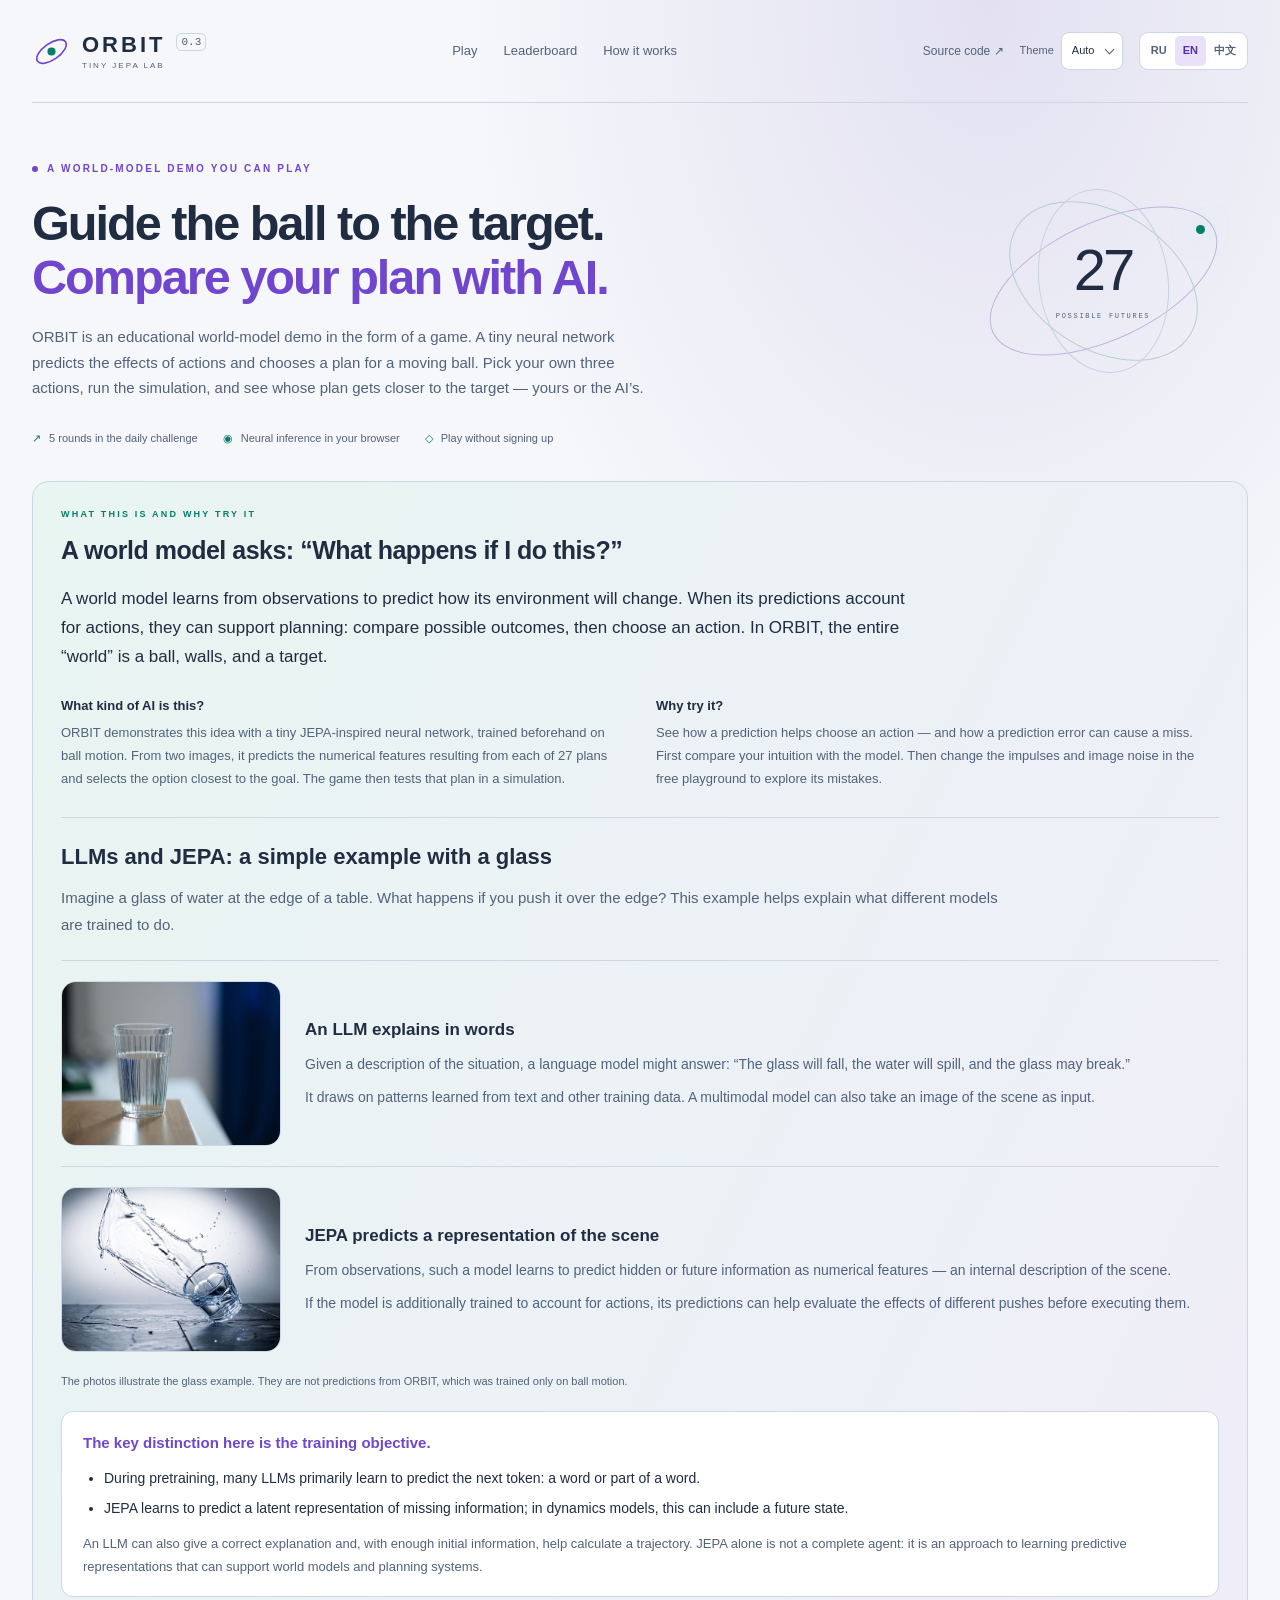
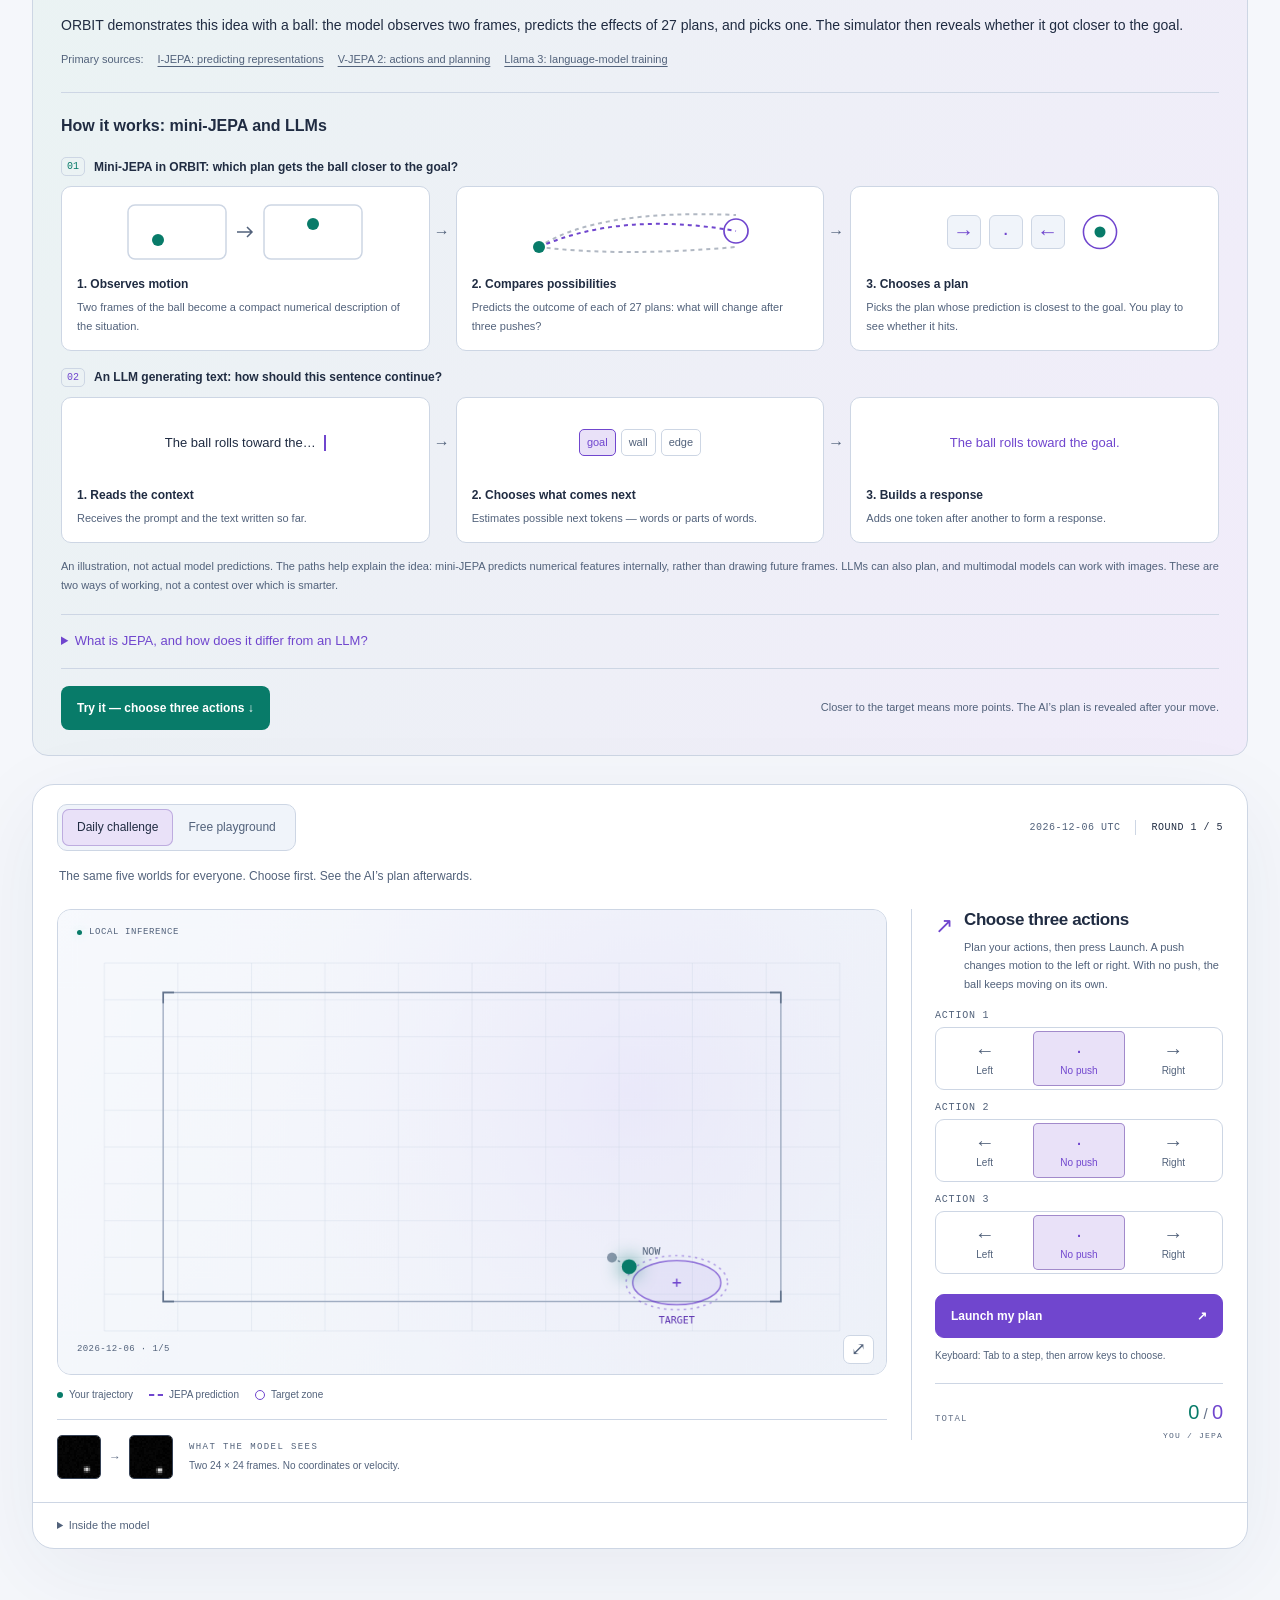
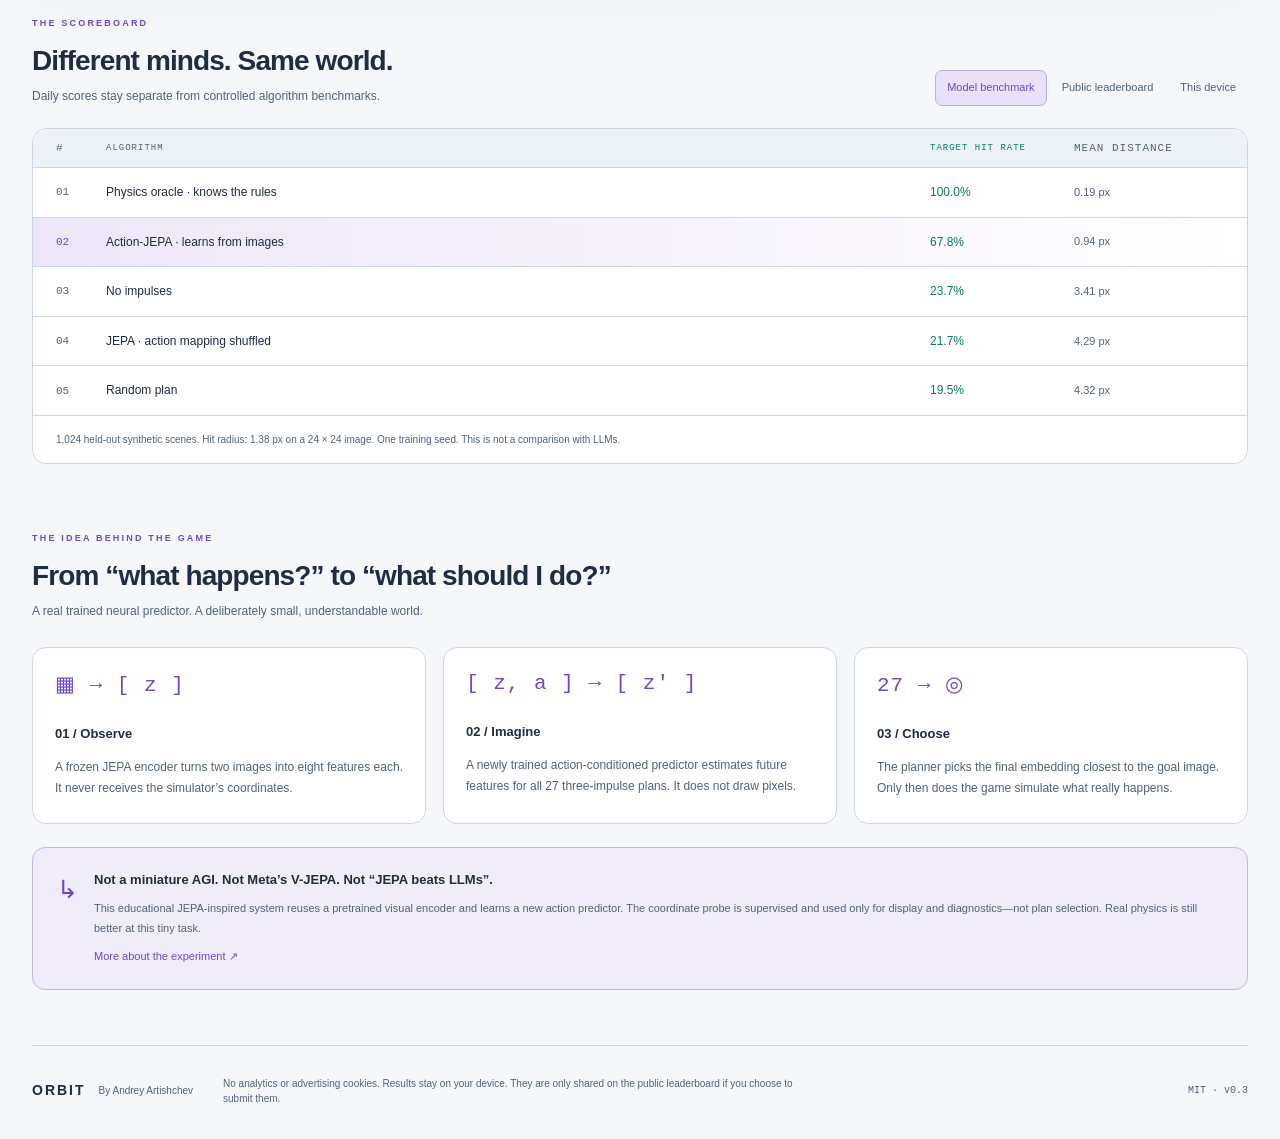
==== commit 4c7cf7f3: "Explain LLMs and JEPA with an illustrated glass example" ====
--- a/docs/index.html
+++ b/docs/index.html
@@ -160,6 +160,26 @@
 .replay-link{text-decoration:underline;text-underline-offset:3px;overflow-wrap:anywhere}
 @media(max-width:760px){.choice{min-height:56px}.choice-caption{font-size:11px}}
 
+.glass-example{margin:26px 0 24px;padding:24px 0 0;border-top:1px solid var(--line);scroll-margin-top:24px}
+.intro .glass-example>h3{font-size:22px;line-height:1.35;margin:0 0 14px}
+.intro .glass-intro{font-size:15px;line-height:1.75;margin-bottom:22px;max-width:950px}
+.glass-row{display:grid;grid-template-columns:220px minmax(0,1fr);gap:24px;align-items:center;padding:20px 0;border-top:1px solid var(--line)}
+.glass-row img{display:block;width:100%;height:auto;aspect-ratio:4/3;object-fit:cover;border-radius:15px;border:1px solid var(--line)}
+.glass-row h4{font-size:17px;line-height:1.5;color:var(--text);margin:0 0 9px}
+.intro .glass-row p{font-size:14px;line-height:1.75;margin:0 0 9px}
+.intro .glass-row p:last-child{margin-bottom:0}
+.intro .glass-caption{font-size:11px;margin:0 0 20px;line-height:1.7}
+.glass-takeaway{padding:18px 21px;border:1px solid var(--line);border-radius:12px;background:var(--surface);font-size:14px;line-height:1.75;color:var(--text)}
+.glass-takeaway strong{color:var(--accent);font-size:15px}
+.glass-takeaway ul{padding-left:21px;margin:10px 0 12px}
+.glass-takeaway li+li{margin-top:6px}
+.intro .glass-takeaway p{font-size:13px;line-height:1.75}
+.intro .glass-orbit{font-size:14px;margin:16px 0 12px;line-height:1.75;color:var(--text)}
+.intro .glass-sources{display:flex;flex-wrap:wrap;gap:6px 14px;font-size:11px;line-height:1.7}
+.glass-sources a{color:var(--muted);text-decoration:underline;text-underline-offset:3px}
+.glass-sources a:hover{color:var(--accent)}
+@media(max-width:760px){.glass-row{grid-template-columns:1fr;gap:14px}.glass-row img{max-width:320px}.intro .glass-example>h3{font-size:20px}.intro .glass-row p,.intro .glass-intro{font-size:14px}.glass-takeaway{padding:15px}.glass-row h4{font-size:16px}}
+
 </style><meta property="og:image:width" content="1280">
 <meta property="og:image:height" content="640">
 <meta property="og:image:alt" content="An educational world-model demo: a tiny JEPA-inspired neural network predicts the effects of actions. Play five rounds and compare your plan with AI in your browser.">
@@ -179,7 +199,32 @@
     <div><h3 data-t="introWhatTitle">What kind of AI is this?</h3><p data-t="introWhat">ORBIT demonstrates this idea with a tiny JEPA-inspired neural network, trained beforehand on ball motion. From two images, it predicts the numerical features resulting from each of 27 plans and selects the option closest to the goal. The game then tests that plan in a simulation.</p></div>
     <div><h3 data-t="introWhyTitle">Why try it?</h3><p data-t="introWhy">See how a prediction helps choose an action — and how a prediction error can cause a miss. First compare your intuition with the model. Then change the impulses and image noise in the free playground to explore its mistakes.</p></div>
   </div>
-  <section class="explainer" aria-labelledby="explainer-title">
+  <section class="glass-example" id="glass-example" aria-labelledby="glass-title">
+  <h3 id="glass-title" data-t="glassTitle">LLMs and JEPA: a simple example with a glass</h3>
+  <p class="glass-intro" data-t="glassIntro">Imagine a glass of water at the edge of a table. What happens if you push it over the edge? This example helps explain what different models are trained to do.</p>
+  <div class="glass-row">
+    <img src="assets/glass-standing.jpg" data-t-alt="glassStandingAlt" width="1293" height="860" loading="lazy" decoding="async" alt="A glass of water near the edge of a wooden table, illustrating the initial situation">
+    <div><h4 data-t="glassLLMTitle">An LLM explains in words</h4><p data-t="glassLLMAnswer">Given a description of the situation, a language model might answer: “The glass will fall, the water will spill, and the glass may break.”</p><p data-t="glassLLMLearn">It draws on patterns learned from text and other training data. A multimodal model can also take an image of the scene as input.</p></div>
+  </div>
+  <div class="glass-row">
+    <img src="assets/glass-falling.jpg" data-t-alt="glassFallingAlt" width="1153" height="860" loading="lazy" decoding="async" alt="A tipping glass spilling water, illustrating a possible consequence">
+    <div><h4 data-t="glassJEPATitle">JEPA predicts a representation of the scene</h4><p data-t="glassJEPABody">From observations, such a model learns to predict hidden or future information as numerical features — an internal description of the scene.</p><p data-t="glassJEPAAction">If the model is additionally trained to account for actions, its predictions can help evaluate the effects of different pushes before executing them.</p></div>
+  </div>
+  <p class="glass-caption" data-t="glassCaption">The photos illustrate the glass example. They are not predictions from ORBIT, which was trained only on ball motion.</p>
+  <div class="glass-takeaway">
+    <strong data-t="glassDifference">The key distinction here is the training objective.</strong>
+    <ul><li data-t="glassToken">During pretraining, many LLMs primarily learn to predict the next token: a word or part of a word.</li><li data-t="glassLatent">JEPA learns to predict a latent representation of missing information; in dynamics models, this can include a future state.</li></ul>
+    <p data-t="glassNuance">An LLM can also give a correct explanation and, with enough initial information, help calculate a trajectory. JEPA alone is not a complete agent: it is an approach to learning predictive representations that can support world models and planning systems.</p>
+  </div>
+  <p class="glass-orbit" data-t="glassOrbit">ORBIT demonstrates this idea with a ball: the model observes two frames, predicts the effects of 27 plans, and picks one. The simulator then reveals whether it got closer to the goal.</p>
+  <p class="glass-sources"><span data-t="glassSources">Primary sources:</span>
+    <a href="https://ai.meta.com/blog/yann-lecun-ai-model-i-jepa/" target="_blank" rel="noopener noreferrer" data-t="glassSourceImage">I-JEPA: predicting representations</a>
+    <a href="https://ai.meta.com/blog/v-jepa-2-world-model-benchmarks/" target="_blank" rel="noopener noreferrer" data-t="glassSourceAction">V-JEPA 2: actions and planning</a>
+    <a href="https://arxiv.org/html/2407.21783v3#S2" target="_blank" rel="noopener noreferrer" data-t="glassSourceLLM">Llama 3: language-model training</a>
+  </p>
+</section>
+
+<section class="explainer" aria-labelledby="explainer-title">
   <h3 id="explainer-title" data-t="diagramTitle">How it works: mini-JEPA and LLMs</h3>
   <div class="flow-lane">
     <div class="flow-heading"><strong>01</strong><h4 data-t="diagramJEPA">Mini-JEPA in ORBIT: which plan gets the ball closer to the goal?</h4></div>
@@ -233,7 +278,7 @@
 <section id="leaderboard" class="section"><div class="section-head"><div><p class="eyebrow" data-t="scoreEyebrow">THE SCOREBOARD</p><h2 data-t="boardTitle">Different minds. Same world.</h2><p data-t="boardSub">Daily scores stay separate from controlled algorithm benchmarks.</p></div><div class="board-tabs" role="group"><button data-board="models" class="active" data-t="boardModels">Model benchmark</button><button data-board="players" data-t="boardPlayers">Public leaderboard</button><button data-board="local" data-t="boardLocal">This device</button></div></div><div class="board-card"><div id="board-content"></div><p id="board-note" class="board-note" role="status" aria-live="polite"></p></div><button id="refresh-board" class="text-btn" data-t="boardRefresh" hidden>Refresh ↻</button><button id="clear-local" class="text-btn" data-t="reset" hidden>Clear local scores</button></section>
 <section id="learn" class="section learn"><p class="eyebrow" data-t="learnEyebrow">THE IDEA BEHIND THE GAME</p><h2 data-t="learnTitle">From “what happens?” to “what should I do?”</h2><p class="section-intro" data-t="learnIntro">A real trained neural predictor. A deliberately small, understandable world.</p><div class="learn-grid"><article><span class="diagram">▦ → [ z ]</span><h3 data-t="learn1Title">01 / Observe</h3><p data-t="learn1">A frozen JEPA encoder turns two images into eight features each. It never receives the simulator’s coordinates.</p></article><article><span class="diagram">[ z, a ] → [ z′ ]</span><h3 data-t="learn2Title">02 / Imagine</h3><p data-t="learn2">A newly trained action-conditioned predictor estimates future features for all 27 three-impulse plans. It does not draw pixels.</p></article><article><span class="diagram">27 → ◎</span><h3 data-t="learn3Title">03 / Choose</h3><p data-t="learn3">The planner picks the final embedding closest to the goal image. Only then does the game simulate what really happens.</p></article></div><div class="honesty"><span>↳</span><div><h3 data-t="honesty">Not a miniature AGI. Not Meta’s V-JEPA. Not “JEPA beats LLMs”.</h3><p data-t="honestyBody">This educational JEPA-inspired system reuses a pretrained visual encoder and learns a new action predictor. The coordinate probe is supervised and used only for display and diagnostics—not plan selection. Real physics is still better at this tiny task.</p><a href="https://github.com/ArtAndrew/tiny-jepa-lab/blob/main/materials/ORBIT_RELEASE_REPORT_RU.md" id="previous-lab" data-t="previousLab">More about the experiment ↗</a></div></div></section>
 <footer><div><b>ORBIT</b><a href="https://artishev.com" target="_blank" rel="noopener noreferrer" data-t="author">By Andrey Artishchev</a></div><p data-t="privacy">No analytics or advertising cookies. Results stay on your device. They are only shared on the public leaderboard if you choose to submit them.</p><span>MIT · v0.3</span></footer></main><div id="toast" role="status" aria-live="polite" hidden></div>
-<script id="orbit-config" type="application/json">{"lang":"en","assetPrefix":"assets/","baseUrl":"https://artandrew.github.io/tiny-jepa-lab/","repo":"ArtAndrew/tiny-jepa-lab","offline":false,"live":true,"published":true}</script><script id="orbit-i18n" type="application/json">{"en":{"pageTitle":"ORBIT — a playable world-model demo","description":"An educational world-model demo: a tiny JEPA-inspired neural network predicts the effects of actions. Play five rounds and compare your plan with AI in your browser.","navPlay":"Play","navBoard":"Leaderboard","navLearn":"How it works","navCode":"Source code ↗","eyebrow":"A WORLD-MODEL DEMO YOU CAN PLAY","hero1":"Guide the ball to the target.","hero2":"Compare your plan with AI.","heroBody":"ORBIT is an educational world-model demo in the form of a game. A tiny neural network predicts the effects of actions and chooses a plan for a moving ball. Pick your own three actions, run the simulation, and see whose plan gets closer to the target — yours or the AI’s.","meta1":"5 rounds in the daily challenge","meta2":"Neural inference in your browser","meta3":"Play without signing up","daily":"Daily challenge","lab":"Free playground","round":"ROUND {n} / 5","playground":"PLAYGROUND","dailyHint":"The same five worlds for everyone. Choose first. See the AI’s plan afterwards.","labHint":"Change the impulses. Inspect predictions. Let JEPA choose a plan. Nothing here enters the daily leaderboard.","sceneLabel":"Simulation arena: two observed positions and a target","live":"LOCAL INFERENCE","loading":"Loading the trained model…","loadError":"Model could not be loaded. Serve the site over HTTP or open the standalone HTML.","before":"PREVIOUS","now":"NOW","goal":"TARGET","legendYou":"Your trajectory","legendAI":"JEPA prediction","legendTarget":"Target zone","legendActual":"JEPA actual result","inputTitle":"WHAT THE MODEL SEES","inputNote":"Two 24 × 24 frames. No coordinates or velocity.","planTitle":"Choose three actions","planSub":"Plan your actions, then press Launch. A push changes motion to the left or right. With no push, the ball keeps moving on its own.","step":"ACTION {n}","left":"Push left","coast":"No push","right":"Push right","launch":"Launch my plan","next":"Next world →","finish":"See my result →","preview":"Preview with JEPA","auto":"Let JEPA plan","newWorld":"New world","previewNote":"The dashed path is a learned forecast, not a physics calculation.","locked":"Plan committed. Predictions and outcomes are now revealed.","planning":"Comparing 27 latent-space plans…","you":"YOU","ai":"JEPA","oracle":"KNOWN PHYSICS","pts":"pts","hit":"Target reached","miss":"Distance: {d} px","aiPlan":"JEPA chose","roundScore":"ROUND SCORE","total":"TOTAL","noise":"Observation noise","noiseHint":"Only model inputs change; the physics stays the same.","learnPeek":"Inside the model","latentTitle":"Predicted vs observed features for your plan","latentNote":"Eight learned features, not eight named physical variables. Coordinates below are decoded by a separate supervised probe.","candidateTitle":"The five plans JEPA likes most","candidateNote":"Lower latent cost is better. It is not a probability of success.","lockedDetails":"Make your move to reveal the model’s forecast.","resultTitle":"Five worlds. Your result.","resultTag":"DAILY CHALLENGE COMPLETE","resultWin":"You outplanned JEPA.","resultLose":"JEPA won this time.","resultTie":"A perfect tie.","resultCopy":"Same scenes. Different decisions. Challenge a friend to beat your score.","download":"Save result card","share":"Copy challenge","submit":"Add to public leaderboard ↗","submitNote":"A GitHub account is needed. A filled-in form will open: click “Create”. Your username and actions become public. After verification, your result appears on the leaderboard, usually within a few minutes.","offlineSubmit":"The public leaderboard is available on the ORBIT website. This result is saved on your device.","replaySaved":"Your result is saved on this device.","copied":"Copied","copyFail":"Copy unavailable. Save the result card instead.","shareText":"I scored {score}/5000 against JEPA’s {ai}. Three impulses, 27 futures. Can you do better?","boardTitle":"Different minds. Same world.","boardSub":"Daily scores stay separate from controlled algorithm benchmarks.","boardPlayers":"Public leaderboard","boardModels":"Model benchmark","boardLocal":"This device","boardEmpty":"No results for this day yet. Complete five rounds and add yours!","localEmpty":"Finish a daily challenge to save your first local score.","boardNotLive":"Prepared for GitHub publication. No live leaderboard is connected in this file.","boardRules":"Each player's best result for the selected UTC day. Scores are recomputed from actions. Assisted or automated play is not checked.","player":"PLAYER / DATE","scoreLabel":"SCORE","hits":"HITS","status":"STATUS","verified":"Score checked","local":"Local only","model":"ALGORITHM","success":"TARGET HIT RATE","error":"MEAN DISTANCE","benchmarkNote":"1,024 held-out synthetic scenes. Hit radius: 1.38 px on a 24 × 24 image. One training seed. This is not a comparison with LLMs.","modelOracle":"Physics oracle · knows the rules","modelJEPA":"Action-JEPA · learns from images","modelCoast":"No impulses","modelRandom":"Random plan","modelShuffled":"JEPA · action mapping shuffled","learnTitle":"From “what happens?” to “what should I do?”","learnIntro":"A real trained neural predictor. A deliberately small, understandable world.","learn1Title":"01 / Observe","learn1":"A frozen JEPA encoder turns two images into eight features each. It never receives the simulator’s coordinates.","learn2Title":"02 / Imagine","learn2":"A newly trained action-conditioned predictor estimates future features for all 27 three-impulse plans. It does not draw pixels.","learn3Title":"03 / Choose","learn3":"The planner picks the final embedding closest to the goal image. Only then does the game simulate what really happens.","honesty":"Not a miniature AGI. Not Meta’s V-JEPA. Not “JEPA beats LLMs”.","honestyBody":"This educational JEPA-inspired system reuses a pretrained visual encoder and learns a new action predictor. The coordinate probe is supervised and used only for display and diagnostics—not plan selection. Real physics is still better at this tiny task.","previousLab":"More about the experiment ↗","author":"By Andrey Artishchev","privacy":"No analytics or advertising cookies. Results stay on your device. They are only shared on the public leaderboard if you choose to submit them.","reset":"Clear local scores","resetDone":"Local scores cleared","invalidLink":"This challenge link is invalid or uses different rules. Showing today’s challenge.","mismatch":"The linked model version differs. Scores are not directly comparable.","labModeNote":"Free experiments do not count towards the daily leaderboard.","fullscreen":"Expand arena","leaveConfirm":"Switching modes resets this unfinished daily run. Continue?","cardSubtitle":"THREE IMPULSES · ONE TARGET","cardChallenge":"CAN YOU OUTPLAN A TINY AI?","cardDisclaimer":"Self-reported local result · not a verified human score","keyboard":"Keyboard: Tab to a step, then arrow keys to choose.","complete":"Challenge complete","replay":"Replay the same day","snapshot":"Updated","notLeaderboard":"Educational benchmark, not player records","collapseLink":"Want to see representation collapse? Try the original lab.","scoreEyebrow":"THE SCOREBOARD","learnEyebrow":"THE IDEA BEHIND THE GAME","possibleFutures":"POSSIBLE FUTURES","youVsAI":"YOU / JEPA","sessionOnly":"Browser storage is unavailable. Scores last only until this page is closed.","introLabel":"WHAT THIS IS AND WHY TRY IT","introTitle":"A world model asks: “What happens if I do this?”","introWhatTitle":"What kind of AI is this?","introWhat":"ORBIT demonstrates this idea with a tiny JEPA-inspired neural network, trained beforehand on ball motion. From two images, it predicts the numerical features resulting from each of 27 plans and selects the option closest to the goal. The game then tests that plan in a simulation.","introWhyTitle":"Why try it?","introWhy":"See how a prediction helps choose an action — and how a prediction error can cause a miss. First compare your intuition with the model. Then change the impulses and image noise in the free playground to explore its mistakes.","introDetails":"What is JEPA, and how does it differ from an LLM?","introLLMTitle":"LLM: large language model","introLLM":"Many LLMs are pretrained to predict the next token: a word or part of a word. When generating an answer, the model builds text step by step. Additional training helps it follow instructions and solve tasks.","introJEPATitle":"JEPA: predicting representations","introJEPA":"JEPA stands for Joint Embedding Predictive Architecture. The idea is to turn observations into compact numerical descriptions and learn to predict one description from another. This lets a model predict useful properties of a scene without reconstructing every pixel.","introHereTitle":"How ORBIT uses this idea","introHere":"Two images → predict the effects of actions → choose a plan → test it in the game. The neural network chooses using its prediction; the simulator reveals the actual motion. That is why a prediction can turn out to be wrong.","introScope":"This is an independent educational implementation inspired by JEPA, with its own weights and a very narrow task. It does not run a Meta model. LLMs can also plan, and multimodal models can process images; this game does not compare their performance with JEPA.","introSourceLabel":"Primary sources:","introJEPASource":"Meta on the JEPA idea ↗","introLLMSource":"LLM training: the Llama 3 paper ↗","introStart":"Try it — choose three actions ↓","introHint":"Closer to the target means more points. The AI’s plan is revealed after your move.","worldModelDefinition":"A world model learns from observations to predict how its environment will change. When its predictions account for actions, they can support planning: compare possible outcomes, then choose an action. In ORBIT, the entire “world” is a ball, walls, and a target.","themeLabel":"Theme","themeAuto":"Auto","themeLight":"Light","themeDark":"Dark","diagramTitle":"How it works: mini-JEPA and LLMs","diagramJEPA":"Mini-JEPA in ORBIT: which plan gets the ball closer to the goal?","diagramSeeTitle":"1. Observes motion","diagramSee":"Two frames of the ball become a compact numerical description of the situation.","diagramImagineTitle":"2. Compares possibilities","diagramImagine":"Predicts the outcome of each of 27 plans: what will change after three pushes?","diagramChooseTitle":"3. Chooses a plan","diagramChoose":"Picks the plan whose prediction is closest to the goal. You play to see whether it hits.","diagramLLM":"An LLM generating text: how should this sentence continue?","diagramPrompt":"The ball rolls toward the…","diagramToken1":"goal","diagramToken2":"wall","diagramToken3":"edge","diagramReadTitle":"1. Reads the context","diagramRead":"Receives the prompt and the text written so far.","diagramContinueTitle":"2. Chooses what comes next","diagramContinue":"Estimates possible next tokens — words or parts of words.","diagramAnswer":"The ball rolls toward the goal.","diagramAnswerTitle":"3. Builds a response","diagramAnswerBody":"Adds one token after another to form a response.","diagramNote":"An illustration, not actual model predictions. The paths help explain the idea: mini-JEPA predicts numerical features internally, rather than drawing future frames. LLMs can also plan, and multimodal models can work with images. These are two ways of working, not a contest over which is smarter.","choiceLeft":"Left","choiceCoast":"No push","choiceRight":"Right","boardRefresh":"Refresh ↻","boardLoading":"Loading results…","boardError":"The leaderboard could not be refreshed. Please try Refresh again.","submitOpened":"Click “Create” on GitHub to submit your result.","submissionBody":"I want to add this result to the ORBIT public leaderboard. My GitHub username and chosen actions will be public. The score will be recomputed automatically.\n\nLeave the block below unchanged and click “Create”. The leaderboard updates within a few minutes. To withdraw the result, close this issue."},"ru":{"pageTitle":"ORBIT — игровое демо модели мира","description":"Учебное демо модели мира: маленькая JEPA-подобная нейросеть прогнозирует последствия действий. Сыграй пять раундов и сравни свой план с AI прямо в браузере.","navPlay":"Играть","navBoard":"Рейтинг","navLearn":"Как устроено","navCode":"Исходный код ↗","eyebrow":"ИНТЕРАКТИВНОЕ ДЕМО МОДЕЛИ МИРА","hero1":"Попади шариком в цель.","hero2":"Сравни свой план с AI.","heroBody":"ORBIT — учебное демо модели мира в форме игры. Маленькая нейросеть прогнозирует последствия действий и выбирает план движения шарика. Выбери свои три действия, запусти движение и сравни: чей план приблизит шарик к цели — твой или AI?","meta1":"5 раундов в испытании дня","meta2":"Нейросеть прямо в браузере","meta3":"Можно играть без регистрации","daily":"Испытание дня","lab":"Свободная лаборатория","round":"РАУНД {n} / 5","playground":"ЛАБОРАТОРИЯ","dailyHint":"Пять одинаковых миров для всех. Сначала твой ход. План AI — после.","labHint":"Меняй толчки, изучай прогнозы или передай план JEPA. Эти опыты не попадают в дневной рейтинг.","sceneLabel":"Игровое поле: два наблюдаемых положения и цель","live":"ЛОКАЛЬНЫЙ AI","loading":"Загружаю обученную модель…","loadError":"Не удалось загрузить модель. Запусти сайт через HTTP или открой автономный HTML.","before":"ДО","now":"СЕЙЧАС","goal":"ЦЕЛЬ","legendYou":"Твоя траектория","legendAI":"Прогноз JEPA","legendTarget":"Зона цели","legendActual":"Реальный итог JEPA","inputTitle":"ЧТО ВИДИТ МОДЕЛЬ","inputNote":"Два кадра 24 × 24. Без координат и скорости.","planTitle":"Выбери три действия","planSub":"Задай действия заранее, затем нажми «Запустить». Толчок меняет движение влево или вправо. Без толчка шарик продолжит двигаться сам.","step":"ДЕЙСТВИЕ {n}","left":"Толкнуть влево","coast":"Без толчка","right":"Толкнуть вправо","launch":"Запустить мой план","next":"Следующий мир →","finish":"Посмотреть результат →","preview":"Прогноз моего плана","auto":"Пусть JEPA выберет","newWorld":"Новый мир","previewNote":"Пунктир — прогноз нейросети, а не расчёт физического движка.","locked":"План зафиксирован. Прогнозы и результаты раскрыты.","planning":"Сравниваю 27 планов в пространстве признаков…","you":"ТЫ","ai":"JEPA","oracle":"ИЗВЕСТНАЯ ФИЗИКА","pts":"очк.","hit":"Попадание","miss":"До цели: {d} пикс.","aiPlan":"Выбор JEPA","roundScore":"ОЧКИ ЗА РАУНД","total":"ИТОГО","noise":"Шум наблюдения","noiseHint":"Меняются только входные кадры модели, не физика.","learnPeek":"Заглянуть в модель","latentTitle":"Прогноз и реальные признаки для твоего плана","latentNote":"Восемь выученных признаков, а не восемь заданных физических величин. Координаты для картинки считывает отдельная сеть, обученная с метками.","candidateTitle":"Пять лучших планов по оценке JEPA","candidateNote":"Меньше ошибка признаков — лучше. Это не вероятность успеха.","lockedDetails":"Сделай ход, чтобы открыть прогноз модели.","resultTitle":"Пять миров. Твой результат.","resultTag":"ИСПЫТАНИЕ ДНЯ ПРОЙДЕНО","resultWin":"Ты спланировал лучше JEPA.","resultLose":"На этот раз победила JEPA.","resultTie":"Ничья.","resultCopy":"Одинаковые сцены. Разные решения. Предложи другу улучшить твой результат.","download":"Сохранить карточку","share":"Скопировать вызов","submit":"Добавить в общий рейтинг ↗","submitNote":"Понадобится аккаунт GitHub. Откроется готовая форма: нажми «Create» («Создать»). Твой логин и действия станут публичными. После проверки результат появится в рейтинге — обычно через несколько минут.","offlineSubmit":"Общий рейтинг доступен на сайте ORBIT. Результат этой игры сохранён на устройстве.","replaySaved":"Результат сохранён на этом устройстве.","copied":"Скопировано","copyFail":"Копирование недоступно. Сохрани карточку результата.","shareText":"У меня {score}/5000, у JEPA — {ai}. Три толчка, 27 вариантов будущего. Сможешь лучше?","boardTitle":"Разные решения. Один мир.","boardSub":"Дневные результаты игроков отдельно от контрольного сравнения алгоритмов.","boardPlayers":"Общий рейтинг","boardModels":"Сравнение моделей","boardLocal":"Это устройство","boardEmpty":"За этот день ещё нет результатов. Пройди пять раундов и добавь свой!","localEmpty":"Пройди испытание дня — здесь появится первый результат.","boardNotLive":"Подготовлено к публикации. Этот файл ещё не подключён к живому рейтингу.","boardRules":"Лучший результат каждого игрока за выбранный день (UTC). Очки пересчитаны по действиям. Использование подсказок или автоматической игры не проверяется.","player":"ИГРОК / ДАТА","scoreLabel":"ОЧКИ","hits":"ПОПАДАНИЯ","status":"СТАТУС","verified":"Очки проверены","local":"Только локально","model":"АЛГОРИТМ","success":"ПОПАДАНИЯ","error":"СРЕДНЕЕ ОТКЛОНЕНИЕ","benchmarkNote":"1 024 новые синтетические сцены. Радиус попадания — 1,38 пикселя на кадре 24 × 24. Один seed обучения. Это не сравнение с LLM.","modelOracle":"Физический эталон · знает правила","modelJEPA":"Action-JEPA · учится по изображениям","modelCoast":"Без толчков","modelRandom":"Случайный план","modelShuffled":"JEPA · соответствие действий перемешано","learnTitle":"От «что случится?» к «что мне сделать?»","learnIntro":"Настоящий обученный нейросетевой предиктор. Намеренно маленький и понятный мир.","learn1Title":"01 / Наблюдать","learn1":"Замороженный JEPA-энкодер превращает два изображения в восемь признаков каждое. Координаты симулятора ему не передаются.","learn2Title":"02 / Представить","learn2":"Новый предиктор с учётом действий оценивает будущие признаки для всех 27 планов из трёх толчков. Пиксели он не рисует.","learn3Title":"03 / Выбрать","learn3":"Планировщик выбирает итоговые признаки, ближайшие к изображению цели. Только затем игра проверяет, что случилось на самом деле.","honesty":"Не мини-AGI. Не Meta V-JEPA. Не «JEPA победила LLM».","honestyBody":"Учебная JEPA-подобная система использует ранее обученный визуальный энкодер и новый предиктор действий. Координатный считыватель обучен с метками и нужен лишь для визуализации и диагностики, не выбора плана. Известная физика пока лучше решает эту маленькую задачу.","previousLab":"Подробнее об эксперименте ↗","author":"Автор: Андрей Артищев","privacy":"Без аналитики и рекламных cookies. Результаты хранятся на устройстве. В общий рейтинг они попадают только по твоему желанию.","reset":"Удалить локальные очки","resetDone":"Локальные очки удалены","invalidLink":"Ссылка повреждена или использует другие правила. Открыто испытание на сегодня.","mismatch":"В ссылке другая версия модели. Результаты нельзя сравнивать напрямую.","labModeNote":"Свободные опыты не учитываются в рейтинге дня.","fullscreen":"Развернуть поле","leaveConfirm":"Переключение режима сбросит незавершённую игру. Продолжить?","cardSubtitle":"ТРИ ТОЛЧКА · ОДНА ЦЕЛЬ","cardChallenge":"СМОЖЕШЬ СПЛАНИРОВАТЬ ЛУЧШЕ AI?","cardDisclaimer":"Локальный результат · не подтверждает игру человека","keyboard":"Клавиатура: Tab до шага, стрелки — выбор.","complete":"Испытание завершено","replay":"Повторить этот день","snapshot":"Обновлено","notLeaderboard":"Учебный бенчмарк, не рекорды игроков","collapseLink":"Хочешь увидеть схлопывание признаков? Оно есть в прежней лаборатории.","scoreEyebrow":"ТАБЛИЦА РЕЗУЛЬТАТОВ","learnEyebrow":"ИДЕЯ ЭКСПЕРИМЕНТА","possibleFutures":"ВАРИАНТОВ БУДУЩЕГО","youVsAI":"ТЫ / JEPA","sessionOnly":"Хранилище браузера недоступно. Результаты сохранятся только до закрытия страницы.","introLabel":"ЧТО ЭТО И ЗАЧЕМ","introTitle":"Модель мира: «Что случится, если я сделаю так?»","introWhatTitle":"Что здесь за AI?","introWhat":"ORBIT показывает эту идею на маленькой нейросети, вдохновлённой JEPA. Её заранее обучили на движении шарика. По двум изображениям она прогнозирует результат каждого из 27 планов в виде числовых признаков и выбирает вариант, ближайший к цели. Игра затем проверяет этот план в симуляции.","introWhyTitle":"Зачем это пробовать?","introWhy":"Чтобы увидеть, как прогноз помогает выбрать действие — и как ошибка прогноза приводит к промаху. Сначала сравни свою интуицию с моделью. В свободной лаборатории меняй толчки и шум картинки, чтобы исследовать её ошибки.","introDetails":"Что такое JEPA и чем она отличается от LLM?","introLLMTitle":"LLM: большая языковая модель","introLLM":"В основе обучения многих LLM — предсказание следующего токена: слова или части слова. При генерации ответа модель последовательно строит текст. Дополнительное обучение помогает ей следовать инструкциям и решать задачи.","introJEPATitle":"JEPA: прогноз в пространстве признаков","introJEPA":"JEPA означает Joint Embedding Predictive Architecture. Идея: превратить наблюдения в компактные числовые описания и учиться предсказывать одно описание по другому. Так модель может прогнозировать важные свойства сцены без восстановления каждого пикселя.","introHereTitle":"Как это используется в ORBIT","introHere":"Два изображения → прогноз последствий действий → выбор плана → проверка в игре. Нейросеть выбирает план по прогнозу, а симулятор показывает фактическое движение. Поэтому её прогноз может оказаться ошибочным.","introScope":"Это авторская учебная реализация по мотивам JEPA, с собственными весами и очень узкой задачей. Модель Meta здесь не запускается. LLM тоже могут планировать, а мультимодальные модели — работать с изображениями; игра не сравнивает их качество с JEPA.","introSourceLabel":"Первоисточники:","introJEPASource":"Meta об идее JEPA ↗","introLLMSource":"Обучение LLM на примере Llama 3 ↗","introStart":"Попробовать — выбрать три действия ↓","introHint":"Чем ближе шарик к цели, тем больше очков. План AI откроется после твоего хода.","worldModelDefinition":"Модель мира — это модель, которая учится по наблюдениям предсказывать, как изменится окружающая среда. Если прогноз учитывает действия, его можно использовать для планирования: сначала оценить варианты, затем выбрать действие. В ORBIT весь «мир» — это шарик, стены и цель.","themeLabel":"Тема","themeAuto":"Авто","themeLight":"Светлая","themeDark":"Тёмная","diagramTitle":"Как это работает: мини-JEPA и LLM","diagramJEPA":"Мини-JEPA в ORBIT: какой план приблизит шарик к цели?","diagramSeeTitle":"1. Смотрит на движение","diagramSee":"Два кадра с шариком превращаются в короткое числовое описание ситуации.","diagramImagineTitle":"2. Сравнивает варианты","diagramImagine":"Прогнозирует результат каждого из 27 планов: что изменится после трёх толчков?","diagramChooseTitle":"3. Выбирает план","diagramChoose":"Берёт план, чей прогноз ближе к цели. В игре ты проверяешь, получилось ли попасть.","diagramLLM":"LLM при генерации текста: как продолжить фразу?","diagramPrompt":"Шарик катится к…","diagramToken1":"цели","diagramToken2":"стене","diagramToken3":"краю","diagramReadTitle":"1. Читает контекст","diagramRead":"Получает запрос и уже написанный текст.","diagramContinueTitle":"2. Выбирает продолжение","diagramContinue":"Оценивает возможные следующие токены — слова или части слов.","diagramAnswer":"Шарик катится к цели.","diagramAnswerTitle":"3. Составляет ответ","diagramAnswerBody":"Добавляет токен за токеном, пока не получится ответ.","diagramNote":"Это условная схема, не реальные прогнозы модели. Линии помогают представить идею: внутри мини-JEPA прогнозирует числовые признаки, а не рисует будущие кадры. LLM тоже могут планировать, а мультимодальные модели — работать с изображениями. Здесь сравниваются два способа работы, а не «кто умнее».","choiceLeft":"Влево","choiceCoast":"Без толчка","choiceRight":"Вправо","boardRefresh":"Обновить ↻","boardLoading":"Загружаем результаты…","boardError":"Не удалось обновить рейтинг. Попробуй нажать «Обновить» ещё раз.","submitOpened":"На GitHub нажми «Create», чтобы отправить результат.","submissionBody":"Я хочу добавить этот результат в общий рейтинг ORBIT. Мой логин GitHub и выбранные действия будут публичными. Очки будут пересчитаны автоматически.\n\nОставь блок ниже без изменений и нажми «Create». Рейтинг обновится через несколько минут. Чтобы убрать результат, закрой эту заявку."},"zh":{"pageTitle":"ORBIT — 可玩的世界模型演示","description":"世界模型教学演示：一个受 JEPA 启发的小型神经网络预测动作的结果。在浏览器中体验五个回合，将你的计划与 AI 比较。","navPlay":"开始挑战","navBoard":"排行榜","navLearn":"工作原理","navCode":"源代码 ↗","eyebrow":"可以亲手体验的世界模型演示","hero1":"让小球接近目标。","hero2":"与 AI 比较你的计划。","heroBody":"ORBIT 是以游戏形式呈现的世界模型教学演示。小型神经网络预测动作的结果，并为运动中的小球选择计划。先选好自己的三个动作，再运行模拟，看看谁的计划让小球更接近目标——你，还是 AI。","meta1":"每日挑战共 5 回合","meta2":"神经网络在浏览器本地运行","meta3":"无需注册即可游玩","daily":"每日挑战","lab":"自由实验室","round":"第 {n} / 5 回合","playground":"实验室","dailyHint":"所有人面对相同的五个世界。先做选择，再看 AI 的计划。","labHint":"调整推力、查看预测，或让 JEPA 选择计划。实验室成绩不计入每日排行榜。","sceneLabel":"模拟区域：两个已观测位置和一个目标","live":"本地推理","loading":"正在加载训练好的模型…","loadError":"模型加载失败。请通过 HTTP 启动网站，或打开独立 HTML 文件。","before":"之前","now":"现在","goal":"目标","legendYou":"你的轨迹","legendAI":"JEPA 预测","legendTarget":"目标区域","legendActual":"JEPA 实际结果","inputTitle":"模型看到的输入","inputNote":"两帧 24 × 24 图像。不提供坐标或速度。","planTitle":"选择三个动作","planSub":"先安排好动作，再点击“执行”。推力会改变小球向左或向右的运动；不施加推力时，小球会继续自行运动。","step":"动作 {n}","left":"向左推","coast":"不施力","right":"向右推","launch":"执行我的计划","next":"下一个世界 →","finish":"查看我的成绩 →","preview":"预测我的计划","auto":"让 JEPA 制定计划","newWorld":"新世界","previewNote":"虚线是模型学到的预测，不是物理引擎的计算。","locked":"计划已提交。现在显示预测和实际结果。","planning":"正在比较潜在空间中的 27 个计划…","you":"你","ai":"JEPA","oracle":"已知物理规律","pts":"分","hit":"命中目标","miss":"距目标：{d} 像素","aiPlan":"JEPA 的选择","roundScore":"本回合得分","total":"总分","noise":"观测噪声","noiseHint":"只改变模型输入图像，物理规则保持不变。","learnPeek":"查看模型内部","latentTitle":"你的计划：预测特征与实际特征","latentNote":"八个学到的特征，并非八个预先指定的物理量。可视化坐标由单独的有监督探针解码。","candidateTitle":"JEPA 排名前五的计划","candidateNote":"潜在空间代价越低越好。这不是成功概率。","lockedDetails":"做出选择后即可查看模型预测。","resultTitle":"五个世界，你的成绩。","resultTag":"每日挑战已完成","resultWin":"你的计划胜过了 JEPA。","resultLose":"这次 JEPA 获胜。","resultTie":"平局。","resultCopy":"相同场景，不同决策。邀请朋友挑战你的成绩。","download":"保存成绩卡","share":"复制挑战","submit":"加入公开排行榜 ↗","submitNote":"需要 GitHub 账号。打开填好的表单后，点击“Create”（创建）。你的用户名和动作将公开。验证后，成绩通常会在几分钟内显示在排行榜中。","offlineSubmit":"公开排行榜可在 ORBIT 网站上使用。本次成绩已保存在本机。","replaySaved":"成绩已保存在本机。","copied":"已复制","copyFail":"无法复制。请保存成绩卡。","shareText":"我得了 {score}/5000 分，JEPA 得了 {ai} 分。三次推力，27 种未来。你能做得更好吗？","boardTitle":"不同决策，同一个世界。","boardSub":"每日玩家成绩与受控算法基准测试分开展示。","boardPlayers":"公开排行榜","boardModels":"模型基准","boardLocal":"本机记录","boardEmpty":"这一天还没有成绩。完成五个回合，加入你的成绩吧！","localEmpty":"完成每日挑战，保存第一条本地记录。","boardNotLive":"已准备好发布到 GitHub。此文件尚未连接在线排行榜。","boardRules":"保留每位玩家在所选 UTC 日期的最高分。得分根据动作重新计算，不检查是否使用了辅助或自动化操作。","player":"玩家 / 日期","scoreLabel":"得分","hits":"命中","status":"状态","verified":"得分已验证","local":"仅本地","model":"算法","success":"命中率","error":"平均距离","benchmarkNote":"1,024 个未参与训练的合成场景。24 × 24 图像上命中半径为 1.38 像素。仅一个训练随机种子。并非与 LLM 的比较。","modelOracle":"物理基准 · 已知规则","modelJEPA":"Action-JEPA · 从图像学习","modelCoast":"不施加推力","modelRandom":"随机计划","modelShuffled":"JEPA · 打乱动作映射","learnTitle":"从“会发生什么？”到“我该怎么做？”","learnIntro":"真实训练的神经预测器。刻意保持简单、易懂的世界。","learn1Title":"01 / 观察","learn1":"冻结的 JEPA 编码器将两帧图像各转换为八个特征，不接收模拟器坐标。","learn2Title":"02 / 预测","learn2":"新训练的动作条件预测器为全部 27 个三步计划预测未来特征，不生成像素。","learn3Title":"03 / 选择","learn3":"规划器选择最终特征最接近目标图像的计划，随后游戏模拟实际结果。","honesty":"不是微型 AGI，不是 Meta V-JEPA，也不证明“JEPA 击败 LLM”。","honestyBody":"本教育项目采用 JEPA 风格设计，复用预训练视觉编码器并训练新的动作预测器。坐标探针使用监督学习，仅用于可视化和诊断，不参与计划选择。已知物理规则在这个小任务上仍然更好。","previousLab":"进一步了解实验 ↗","author":"作者：Andrey Artishchev","privacy":"无分析追踪或广告 Cookie。成绩保存在本机，仅在你主动提交时才会进入公开排行榜。","reset":"清除本地成绩","resetDone":"已清除本地成绩","invalidLink":"挑战链接无效或规则版本不同。已显示今天的挑战。","mismatch":"链接中的模型版本不同，成绩不可直接比较。","labModeNote":"自由实验不计入每日排行榜。","fullscreen":"展开游戏区域","leaveConfirm":"切换模式将重置尚未完成的每日挑战。继续？","cardSubtitle":"三次推力 · 一个目标","cardChallenge":"你能制定比小型 AI 更好的计划吗？","cardDisclaimer":"本地自报成绩 · 不证明由人类完成","keyboard":"键盘：Tab 选择步骤，方向键切换推力。","complete":"挑战完成","replay":"重玩同一天","snapshot":"更新时间","notLeaderboard":"教育基准测试，并非玩家记录","collapseLink":"想了解表示坍塌？请体验原版实验室。","scoreEyebrow":"成绩看板","learnEyebrow":"游戏背后的原理","possibleFutures":"种可能的未来","youVsAI":"你 / JEPA","sessionOnly":"浏览器存储不可用。成绩仅保留到关闭此页面为止。","introLabel":"这是什么，为什么值得一试","introTitle":"世界模型：“如果这样做，会发生什么？”","introWhatTitle":"这里的 AI 是什么？","introWhat":"ORBIT 用一个受 JEPA 启发的小型神经网络演示这个思路。它已提前使用小球运动数据训练，根据两幅图像预测 27 种计划各自对应的数值特征，并选择最接近目标的方案。游戏随后在模拟中检验这个计划。","introWhyTitle":"为什么要试一试？","introWhy":"亲眼看看预测如何帮助选择动作，以及预测错误如何导致偏离目标。先将自己的直觉与模型比较，再到自由实验室改变推力和图像噪声，探索它会在哪里出错。","introDetails":"什么是 JEPA？它与 LLM 有什么不同？","introLLMTitle":"LLM：大语言模型","introLLM":"许多 LLM 的预训练任务是预测下一个词元，即一个词或词的一部分。生成回答时，模型逐步构建文本。后续训练帮助模型遵循指令并完成任务。","introJEPATitle":"JEPA：在特征空间中预测","introJEPA":"JEPA 的全称是 Joint Embedding Predictive Architecture（联合嵌入预测架构）。它将观测转换为紧凑的数值表示，并学习根据一种表示预测另一种表示，从而预测场景的重要特征，而不必重建每个像素。","introHereTitle":"ORBIT 如何使用这个思路","introHere":"两幅图像 → 预测动作的结果 → 选择计划 → 在游戏中检验。神经网络根据预测选择计划，模拟器则展示实际运动。因此，预测也可能出错。","introScope":"这是受 JEPA 启发的独立教学实现，使用自己的权重，只处理很小范围的任务，并未运行 Meta 的模型。LLM 也能规划，多模态模型也能处理图像；本游戏不比较它们与 JEPA 的性能。","introSourceLabel":"原始资料：","introJEPASource":"Meta 对 JEPA 思路的介绍 ↗","introLLMSource":"以 Llama 3 为例了解 LLM 训练 ↗","introStart":"开始体验：选择三个动作 ↓","introHint":"小球越接近目标，得分越高。完成你的选择后，才会显示 AI 的计划。","worldModelDefinition":"世界模型从观测中学习，预测环境将如何变化。如果预测考虑了动作，就能用于规划：先比较可能的结果，再选择动作。在 ORBIT 中，整个“世界”就是小球、墙壁和目标。","themeLabel":"主题","themeAuto":"自动","themeLight":"浅色","themeDark":"深色","diagramTitle":"工作原理：迷你 JEPA 与 LLM","diagramJEPA":"ORBIT 中的迷你 JEPA：哪个计划能让小球更接近目标？","diagramSeeTitle":"1. 观察运动","diagramSee":"将小球的两帧画面转换成简短的数字表示。","diagramImagineTitle":"2. 比较不同方案","diagramImagine":"预测 27 种计划各自的结果：三次推力之后会发生什么？","diagramChooseTitle":"3. 选择计划","diagramChoose":"选择预测结果最接近目标的计划。实际运行后，你就能看到是否命中。","diagramLLM":"LLM 生成文本时：这句话该怎么接下去？","diagramPrompt":"小球滚向……","diagramToken1":"目标","diagramToken2":"墙壁","diagramToken3":"边缘","diagramReadTitle":"1. 读取上下文","diagramRead":"接收提示和已经写出的文本。","diagramContinueTitle":"2. 选择后续内容","diagramContinue":"评估接下来可能出现的词元（token），它可以是字、词或词的一部分。","diagramAnswer":"小球滚向目标。","diagramAnswerTitle":"3. 组成回答","diagramAnswerBody":"逐个添加词元，形成完整回答。","diagramNote":"这是示意图，并非模型的实际预测。路径只是帮助理解：迷你 JEPA 在内部预测数字特征，而不是绘制未来画面。LLM 也能规划，多模态模型也能处理图像。这里展示两种工作方式，并不是比较谁更聪明。","choiceLeft":"向左","choiceCoast":"不推","choiceRight":"向右","boardRefresh":"刷新 ↻","boardLoading":"正在加载成绩…","boardError":"无法刷新排行榜，请再次点击“刷新”。","submitOpened":"在 GitHub 上点击“Create”以提交成绩。","submissionBody":"我希望将此成绩加入 ORBIT 公开排行榜。我的 GitHub 用户名和所选动作将公开，得分会自动重新计算。\n\n请勿修改下方数据，点击“Create”即可。排行榜会在几分钟内更新。如需撤回成绩，请关闭此 Issue。"}}</script><script id="orbit-benchmark" type="application/json">{"n":1024,"seed_namespace":"held-out-orbit-20261116","protocol":"3 impulses, 2 ticks each, 27 candidate sequences; clean goal image; pixel input only","goal_hit_radius_normalized":0.06,"pixel_scale":23,"single_training_seed":true,"warning":"Synthetic task, frozen pretrained encoder, direct multi-horizon predictor. Not a universal world model or real robotic controller.","model":{"goal_distance_px":{"mean":0.9421715638488912,"ci95":[0.8866680029156905,0.997675124782092]},"hit_rate":{"mean":0.677734375,"ci95":[0.6484910823200462,0.7056490886946315],"method":"Wilson interval"},"mean_round_score":{"mean":918.068359375,"ci95":[913.242271172832,922.894447577168]}},"random":{"goal_distance_px":{"mean":4.322093246437561,"ci95":[4.112781147626499,4.531405345248623]},"hit_rate":{"mean":0.1953125,"ci95":[0.172187947342949,0.22071461663188913],"method":"Wilson interval"},"mean_round_score":{"mean":630.412109375,"ci95":[613.2233746990183,647.6008440509817]}},"no_push":{"goal_distance_px":{"mean":3.4107304730353354,"ci95":[3.2553520816010977,3.566108864469573]},"hit_rate":{"mean":0.2373046875,"ci95":[0.2122591151364849,0.2643139288033595],"method":"Wilson interval"},"mean_round_score":{"mean":703.4072265625,"ci95":[689.8953002959028,716.9191528290972]}},"oracle":{"goal_distance_px":{"mean":0.18570471901094993,"ci95":[0.17835562462278073,0.19305381339911912]},"hit_rate":{"mean":1.0,"ci95":[0.9962624591182144,1.0],"method":"Wilson interval"},"mean_round_score":{"mean":983.8447265625,"ci95":[983.2042340557355,984.4852190692645]}},"shuffled_actions":{"goal_distance_px":{"mean":4.2898481207714925,"ci95":[4.0784221794128515,4.5012740621301335]},"hit_rate":{"mean":0.216796875,"ci95":[0.19264147634779807,0.24306924016727585],"method":"Wilson interval"},"mean_round_score":{"mean":633.0029296875,"ci95":[615.5651523812451,650.4407069937549]}},"prediction_error_px":{"mean":1.4633115068269347,"ci95":[1.4323135067571815,1.4943095068966878]}}</script><script id="orbit-board" type="application/json">{"version":1,"updated":null,"entries":[]}</script><script id="orbit-manifest" type="application/json">{"weights":{"teacher.net.1.bias":{"shape":[128],"offset":0,"length":128},"teacher.net.1.weight":{"shape":[128,576],"offset":512,"length":73728},"teacher.net.3.bias":{"shape":[64],"offset":295424,"length":64},"teacher.net.3.weight":{"shape":[64,128],"offset":295680,"length":8192},"teacher.net.5.bias":{"shape":[8],"offset":328448,"length":8},"teacher.net.5.weight":{"shape":[8,64],"offset":328480,"length":512}},"probe":{"mean":{"shape":[8],"offset":330528,"length":8},"net.0.bias":{"shape":[64],"offset":330560,"length":64},"net.0.weight":{"shape":[64,8],"offset":330816,"length":512},"net.2.bias":{"shape":[64],"offset":332864,"length":64},"net.2.weight":{"shape":[64,64],"offset":333120,"length":4096},"net.4.bias":{"shape":[2],"offset":349504,"length":2},"net.4.weight":{"shape":[2,64],"offset":349512,"length":128},"scale":{"shape":[8],"offset":350024,"length":8}},"action":{"mean":{"shape":[8],"offset":350056,"length":8},"net.0.bias":{"shape":[128],"offset":350088,"length":128},"net.0.weight":{"shape":[128,27],"offset":350600,"length":3456},"net.2.bias":{"shape":[128],"offset":364424,"length":128},"net.2.weight":{"shape":[128,128],"offset":364936,"length":16384},"net.4.bias":{"shape":[24],"offset":430472,"length":24},"net.4.weight":{"shape":[24,128],"offset":430568,"length":3072},"scale":{"shape":[8],"offset":442856,"length":8}},"version":1,"rules":"orbit-1","sha256":"982181571c5e67347e192bd4acab65053c6cc4845e3b07718c7cefa792e7a732","modelId":"982181571c5e","byteLength":442888,"binary":"orbit-weights-982181571c5e.bin"}</script><script id="orbit-bytes" type="application/octet-stream">mjuhPTUs6D1yyyg9+AM9vVdEHDzfDcY9C5dePfkydj0/TnA91wK6Pf6CRT1QWOA9HPV/PWmjqTyQXYI95s+XPIxROz0Md7I9yDFSu8BX8T2+AtE93lqdPUT13j3KTTK7ZYeyPb3yjTyRMz093uPgPIbnKz1tS6+7qmtxvHRKQDzIykE91wRTPVrZlD3mcb89yAV7PfwGdD2zmgw9TVNZPc4ltj13cK48s5s9PR/d6D1Wn1a8e8HIPd3mtj2x//I9xVIqPT6IkjwvT3g9U9jlPDWdCj3d3LG8vgzcPLUCrT3Ku8E9alpcPddRID3ccgI9ZudlPdzmjD1XSS49bcT/PPbSlj1+kmc9LOtkPQtUmj0YM9Y9MIa3PKl4WDykyXE81Tz9PLAIDj1MrJ890dM3Pf/NlT1+HpM9kMS+PIG5Az31/oY9oberPYvY5zygQ+U828XNu7zFsz0CSSs9bPcZPc4dfj3bTqY9FVDBPIYoWj0FyHo9z8mQPZE7Wz08CKE9ZJZlPV7m6T07uec9gi20PbICjDzhAAS8BKMpPRdCVT39baA9TyU1vEFN7zvZ/tk8qOE/PUJUZD2o1Ta9KhJWPQHCuTwDlXw9/[base64]/Sa68uNI+PGffaj25+6e7izUmPTrCyTwg7AU+etiQPVGwGT7xosw9isakPZJcjz2AXYs8amP/PAg/W7yYvce89QKpPJMvrLyJzB49o4SlPVoEmD1Be0E9IA2KPWxINj2z0VI9MtZdPbdnuDvoZy689KiROxN4vD2rPPQ9o5UHPjq0AT7jP8o9MhjUPTyxjDsF3KY8k+E2vdaQ+Ly8TaS9EjzOvEB1KLx1yRw93zzNuhWgpTwGdqg9tizWPVo3/jxbtXw9PmjVPL+wEbz66228XVxXvH6AXD0Ktrg9d28MPp/7mD1U/ic9zdlXPdRs3rwbWnc7gkZEvQol47y09rK9a/uavZmUGLxm62Y6q9hWPFkxfT2yj8Y9I4grPSH6DDyEEr89haerPG/YBz1P14u8OgyLPPgAVj2b3Zk9daVjPS3znj35xCE9TYAEvJBuC7034IO9MQubvQmPHr2h1XC9zXCJvK9ySr2Bmc+8kBs8PGIPFD3gWuQ8RQJdPZQs2DuY/[base64]/S4Q9kuGGPaRKuT2QpO48rLkQPSHH0zyxjUg8iG55PYCeMj21Rsw80WOzPNYFLjwcXys9KQWDPVsV3rwOLzA8zpT0PFEA3boKXuK8DsUYPaZYIj0mpxU912cNPRwX7zx1/Zk96QGZPa3kOz3ErAQ9f7qNPS9nHj3xdI48GNtGPaorcD2JDEY9gyfoPKsPcryDtoo7+b5RPVV7XDyfsZ28noHuvGvJ1LyNeQC9/mIFPMOlhj0SyZE9tV+IPavSWzycVmg9mburPdrJez1pLzY9mEYmPfOXTT1AJ+U8SxMGPThDyT3yoPs8BtW2PEK4/7xysGA8GFeGPPS2J7ww1oa92saHvUv2y7zSQoM9AB2bPb+91j0Iz8U9nbfSPboRwD2Wa5Y97bdOPUAeszxfS4A9lrXJPHKbXz3t8yM9VhcxPdsbpTziUrc7JyrrPMyiMrziCd66QZwuvRJ+aL2OWFS96ixHvR0fGjzsW/s8llf3PfgdsD0+Mhk+9ekFPk7IAT6hX6U9m3gKPgdfMT3iOvo89Dp/PS/[base64]/vNZ/Y73mNaW9ysCwvRTds7y7BvA8gSy8PSUXEz1yzXY9DZnRPTnMlz322oY9bt+sPVuGMT2iU028XiMyPQUVhz3Lmn49Ny5RPZS1gj3VGus8OI2IPVf6Iz3GfjA9MfoDPXi/ALpWeGG8qpIJvRXp+TycM9I9fCz9PQjLxD2Ob0g9fvnkPK/Xwbx7k/i7zLw/[base64]/6E93ZYAPaxUsTyUTPQ8RdVDvaluqL0m6Iy99OTmvSHaCr6U5VS9A08DPEV1Hzo1ODk8VkJMPC53fD375t89eoPhPS8xUj0juhE9n/AsPrgpCz7pliM+/V+3PfSw0D0VLAA9jmyHPSu2rzyFH7o7DECDvS8OGb0r+re8MBjpvYKhDL7y9VG9/9BqvMxQJb3SzJY8IOKNPDbwYz2IEvk9kxfmPaYjPz1/xaw9HEg/PoJIQT4qSAM+LjrbPT9Dwj0sGY09P6ryO4Q7Sbv7b4G9yJnOvXNqrr0sAT+9dUybvcAJoL2EYJC9aUK0vHKjEryS7Qc8gZeoPeo1jD10Eas9zlqvPcabvT2EZr49A+4FPqP1DD4xMxE+ymGPPT4tNT3JA2095VmPvOt93by7/Nq8eGiOvAr8b73xw6m92WgBvnXXAL7uqrW92aPhvKHsED36Y5I8ID0rPRFpcT2OzqE9vwrJPXk3hz0KyKk9280vPm4EID5tPNk94WDKPYXZgT1J6dI8m8GxvSmngb3ak8q96GHTvcfo5r1bKpO9GhAivgmbvr35A4i9v//QvJsQ5zwwmws933uqPSVd8j3YXJE9g8bKPbTNZz2v0pM8H7/wPTn8LT5yT+89uZnBPaorCz7mNIY95EQUPYMKFr3kGoM8P2govQke5jtMZ4y9j/BivSZFlr2JgOa8ircdPI7mxzzslpU92Vu8PZ4e7z30HqM9fV5qPRmtrD2g+Qk9wc8/Pc+Ifz2kn0c9ZlmdPXOxtjw4UWY9IpolPTmELT0rMgU9WjYBPbKKJ71Vf+W8+zQNvAs9Jb3tBbe7C9j/vPaGkLyMpMw7CXocO6M37boqBW09jkGfPTNEkjse6QU6ORUXPW0UN7xVURU7f98ZPWARS72wwyC80V4MPRSjoLto32K8/emCvB5JbrymGrw8JLD/PE2zoDy7IBw9x8eBvM6UUrwONUq8D/[base64]/4Vk6gqCUvFdtyrwpqve86sQmO/Ul/ruBnEw95cihPRqLvDytlIc9e/UYPZ/LML3z4Cg7X+XqOxq7Pb1phK27Ct7/PEy6oj2W5xm8jAsHPSyfhrzf8Wm8BoR6vJfWZr3fpYm912MZvb63ezwJ9Me84BmyPGGOzLpILJM96KCSPaVnQj0gNDE9+4YePMX/BjwCdDS9D2ezuzYZLDyOgzg9tIVtPQNuNjubdCU9V2VmOjfjy7wyRYO9GGlMvajlYry6rRW9Tfp2vXttRLxEufS8o2tXPQkpMDxtWUY91RCjPKmbPD3A+049/C6APeoCJjynE2o9/ANjPGyGaTymbhk9z66VPeZzpDxy9Yc9TJQvPQhM4ryzKza9D3zIvQobT72XYbG9G/r3vMAN2LzFIVq9jJ3tPAUXPT2jOJs9Tse+PUGo3zwdJZQ9ByZBPaFwNjxAM8m8/vtXuy9y+Lze/sK85N/[base64]/[base64]/gA29XhCbvM/[base64]/[base64]/PZ0DeLyk7yW8s1UZvEi+o7zndq68r6p1vShYiL31XKu9A+ycvcpAzL1hx1y98ojLvQ1Du71Fl4a9jCobPAzJUzwK0tw84rfBPdMbsj11V9Q9ik9HPSXuRD3MRHA9kCG/PVzMAT2JyCm9wNEmvBGms714ZFy99L+DvXy3Fb2VJHu9NumBvfL+Fr1kqtC92zaBvYaQ5byHQIg4KXcrPGCB2D3qy6o9SKF5PRO0vT3Neso9wb3PPSRujz0d2dY8O/JiPf9kQD1fkYu9d2nVvMDLr71zYBG92CExvZOcZL2fWD69e4r8vPsLs73BgwW+56ozvYFWzbxWd0o90iORPZIoyD2FCow9nkHZPcNzYD1wbi89l2+rPSj6+TwGmS49fR0ePV26r7y9NWS8UE08vTuzOL2oap29tSFDvTu8GL3vh3m9VZsevUz/x72dQ4K92Ts/vClrAT085xQ9QQu6Pfi9ij3JeI89WBT5PRzipz2T7tA91KsmPbDqiD2o2wQ9EeF5PR1DH7y7lDS9GcBzvQ2tRr0B+DY85KWVvEo0f72h6KG9gYmXvRJhtb0lyoM8dkewOxVR4Ty+c0g96ZvEPd08AD5mC/[base64]/CkAPr3CFz4VYtA9qq9xPROQ1D3Uwcg9m5TaPU9QZz3Ka/g9a9VJPYrAjz2/CAO9mbeouhTK0jrIope8H3e0vP29NL1sIbi95XaWvVtgB70pHjI9wk9qPCmElD1qqps9vIwFPu984D0fpOI93tWQPdcEhD0kqLE91mM4Ped+1D2f79Y8kQmIPQaIHj2FiyU8j9xcvCinYr2G6hQ9fi8avPVwmLzPgcg8mddUvLOVmLzM/m89r4OXvI9kx7yzB0Q9MhM7Pf2SZj3W+188X5ISPZ4CojyMp6U73t89vCzRGz1bKeg8jRSTvERYvTzA4Ok8NWuju5I9Eb3WGD07MYK9POgchj2ofy29k1shPR6qKT0dPnw90AZCPYj7hT1QY8E67JanPSLdYLsRfoo8S9oFO0f+Hz03TA49g6H0POfV0Tw9/hE9SlyoPZHzq7uJLb08GiYQvNWJF7sXFjq92U3qvOjhrLyv+jG9TdmYu/L9AD12hXE87j5UPfwKYD3wX7498PzqPUVvtj1I4Qw+OxkIPs44sj2p7dg9kNfdPRS21D0+Vfw9PPLTPVV2Aj0Lzmg8mYdEvfoFrb3FOrS8usWrvd6Tmb2O7Qm8OiDkPMuAjD2YdoA9P7GuPaiwuDxq6689lKUAPsHNsz2aDRg+kCgZPuU/3T2/Kx4+BMQJPtqB6T1e3zQ+ZoYlPpo8WzxrkjI97G6NvQgEi7wmqh29MnLyvEgbzb0psoq8n+iQPI/yHT2Vx0I9YO+UPRiT2jy5HeY8/QehPZstvz0VpP899haLPTM2uz0KB/s9Jg4IPq2uKD5TUCY+/Ci6PYUNLj0HkQm95plcvHGVabwwfZa9naN1vRqucb0VJra9T7+uunA5PTtUmFA9RIkQPVE76rucXkY9LunDPdlrNT2UMog9T38EPuFGBj74Pb49t7kkPlPkAD5+JJc9j/3tPbONlD1t28O8QRw8PLL0ar3dnTi8a563POWFwLy8v1C9KWFPvW1/[base64]/NWPZkK8TyUlKg9b0+uPVrgij3fCcA9zXQ7PVJIJz1OMEY9dgaPPQtnKD0ndPY89oTtvEytoL1UPMm8Yf/NvFFkdrwYDKC8rvFsvUTFrbzGP/W8AypOvF8wQ70wzq29jX2Lu34X1DwlFMI8QlNIPHAKaz3AVxY8TH+LPVXrjD07oBo8msypuwQ9PbyHCR88XlTUPKTu8rw27dW8790xvTQsrL0y1rS6UjgDvXsUqzvlUAW9VZRhvER/F73jr0W9ErDlvc7XvDvf/Se9QW2DPWI+Dz2kCVw8S6M1PSQztTz7m/e8I7edvCUnMbvKIY067zGNvUbzDb2ecgO9yg/4vEHOmrzqzzO9sWt0vRmvqrwwv3y9yPUHveIlhr2o/qS98AKwvXdvcb3RXcK8g31pvNTRRjvTC5a7FSBJPOGrTLwld3C9KRWHvb9LLTrPjdG8Fp05vK/4L730PaO89dXbvEZBDDvOWuC826ROvf/rjLyLhi+9HMwhvWWtqL0UDYG98OhkvXnrlLt/ZZO86UC2vOgQXjiHn4W9qqw6vInNubrt9jy93Fa3vWY+Qzzc7Ce9tKAHPTn9I73/LXm9cDy0vfdKfL0KEKG8nJiyvOlfR70sogO9RPMUvQkmmb0Td5q8LyxdPAV+Db34o7a9As5ovXYTf70iMtm7SEVhvRgYrb1VWli9gXdzvSEeqDtcaaW841KrvJjVCLxy7b68VbyKPLrgZbwrDIW8jT0Du2CH17zXhMe6mLM/vbIwiDzU9eg6pTniPDfgE718D4u9IgqivfUEwLw5vki9ZpKQvVbcgL10JYe9iMGcvHg98bsy53u7UeWFOyzLWL2cViC9fQGwvP3Hjr0Zn5K9armovUUyvr3im768rmA7PGr/OT1uQmo9p1zqu9FsJrw1i2a9D5IbvTjdkL0m9yO6uvuBvP3Sg7zwrJW8c0Y6vRdOHz28BK48GIHDvIqTT706lf+8jY8MvSv2Xb3NH0+9Lu6ZvUo1Dr1A2ou8SjjuPE7KjD2/Dxc9vx42vHMft7yZfiO84z4pvV/FUr0ljmg7jtlrvNFJoL3TsFK9p7fHvMTAQbtnAxI92CREvcyFkr1qCqO9evjUvTZEeb068YK90UV7vATq1Luu+Go8TQ10PWPflT2VpYw8ik5SO317g7xJx+G8SfI/vczEVr1705K8iJMNvWgBj73LSpC9tnNlvctQvLwgdN08292WulLc8zpcr3W9kl2Hve6Mjr24zSa9t0CDOiV+wjxVcls9899MPdfqdj3Z73c8KeC7u6c+3LtCT1O98VagvaCHL73yGyS9+YMJvQGgMb04cp275ANmvG5/grxYtBK8W/IuPShjTzxfA1Y7jIYUPHubBz0wgzm89P0jPVEcOD3Grwc9B7phPW/JvjwSIQ087JPXvC6dLr1I6zs8IFWBvdPIGrz/[base64]/aXj1rH8E8/[base64]/[base64]/1rxjdC48wTiwPDQzjDy3BBk7GA8FPeNdFLzipCe6CJ8FPYKSAz127NO8uuMHPQRNHTw/JEO86PvnPImf+bzRxqQ8NUMKPRi3Fb2ZYAu98R5HvVijirxj4TO92RewvAtDuTtBLrg8Q4toPGkiaTy7tM07Ol0PvQhbJb0O2s+7iBIDPaLG3rutYzy86OAOvXM06rwXFCG9scXSPPy9WrwGgDi9l/08u/O4vLsu2yG8Cu3lO3NLjDx94Ue9Cq8qvc35VLx4PDu9hbMzvSWV7zzxVCS86LEEvX0yt7zR+iK9b4nFPEGTorxzR/[base64]/sM6WkpmPOrDNzvEcb08skw3vfbcRTwW2g695m+APORjwzwjD+o7NjPbPG7QEL1gizS9fKdHvbvflTzLQfY7QvAcvS7aMjwMbPk8kbhNvX6HCz0Krj88sBsPPKfY9jyqu/88Yew4PKFVzjyBjxI8Nt2xutC4Ob1LqbC6zvgQva7p3Du+5B86j23FuwjFE71Qy/a8E6m3PJOBVjwUrVg8etOfvDMggrxLCIm8uQGgPD/fhbwQSP48NiAKPSXXO711bcu72g9zvGdD+rxgyh08vD5lvKNJ0DxqDwi99TBNPNdDN73X0/m8cTP2u/[base64]/DDx94Cy91f9Ku1d0kjynqrA6+c2BuqZx6rolwJq8/n2HvHUSz7z/YBi9I8rxvHtKBj29Dom8C8DDOwfdqDyNuCe85+35vKffFb1qXr28oNAjPA5TN73feHW8+Uz4O+qD0jz31cM7qsbPOpuTtTyUMFY8CDH0O5risrz0rSq9BHRxvFADi7wsJa+7WgJavH9LLzxgiKU8YTLYvKebN71EefW8EErRvItIbjxKuwy9yHBMvJ5/lLzZjgy9QN0oPNyP0ryp3ia8T6IRvbz/Lbxzq465kMgUvCR4xbxmkZM7GX6nvEvPAr0N/R293MqRvGaKPb2ext88e7HuvNSOyLyyB1e7JUWnO0mZN7yHc548AZMJvYSN0DvL3Bq8hmMpvbwVubzlADU75PmgOtzcvjyzeq48DpD/vB7z4bwstYq8LT8gvQ5doLxskR291xm2Ox6BujxYjbK77BIbvTacJb1yrtG8T3laOyGH47vvM4W7r/nxPN10JDw4Zbw6IXuLvH2QQzxHYPI7EmA5veQNDL1PPvu7mHXHO/XkWTzclAq91WFKvWD5NLx8Jne80b2ZO5qhorzu8788kmi0uxssmjwZSiG9McJhPGqhmjv/5bO8+2UaPCwGUL0EqsA8qZ6Uu6EoorukRiI8Nx2+u1eLEzwUJp08kpwpvbadlTzj/[base64]/WGtPJRTTTyzMY88+nRFvFiOIb2u8LM85JvavKuEVztieHk83X4+vW17zLvMsMu8EP/EPFy+pbwhJvs8sIzKPEEatzypIh893bZuO+2IOL28Qaw8xJc5u+SYBbwiOUO9mXGdvNwX97xpbP487jWoPLc2uzwhQqs8KMkJvagm07wctcy8TtzCvLFjvDy/[base64]/Lw/nzC9a2aOvAkW6rxfAOU7/heNuwoszDx0XRQ8/VOCvJlhAbwn4786IsJfvCsA2Tw2xyK94814PAog5LwK4iW9u0B9vJoqYzyJzbM8W7KYO5MuSrzN2hu8oqPZvBP8T7xD1SS89gTfPIL0iDwI8yW9LiskvEY08rxc7XC80ckvvRmfkjtG+Bm91/kDPaQktTxUNhe9Kp1HvVSWg7snAJW8UxAhOwkvGb09xS482yI6vabb8LyFUe+8Ng9YPHYfErxobkW9AOjhvNfS3LxpL0m9o58uu4XxADwYLYO8wRrdvJr0Erwq5ym9ROoIvcQ3Arwyr/U8Ct2vvL1ZHTwyvca8IlCgvLC7Rr0isNw8/EYHPYa9JbxBVJo8oEPMPBy4Tjz3pWM8y2FBvUUyQb3D6yK90oCyO+MSM71SmyG9scX7vJRfRr0gBAm85RSeujNH7LywIaY8bgy/vJtmnrwQGsE8HfPsPD5GYLzA7R+94uffvJzsS7vmAZk8lyNsPIMj0Ly9c0O9OLo3vV7Yrby7aAq8CnvYvEplKb3gmPc8brzyujJ5qDxNh9W6stGOu2szRz3LZIM8yiIlvGORhjyycUc9kVECPT4ufbwb0tW7FmD/u0AHQT27pr+70rG7uw+Uzzt3Ekk9Vzn3PGD5Sj1JNTA97Ma/[base64]/FND2iOpY8L+8NPZ/[base64]/[base64]/Q8jFUDOxVHNbwijP28HwFdvYsroLxXNvS8Ps3DvPC1ST39Kkk9cId+uxjyS72RRyi9ASx1vUd9pbw8lSS9aOT8vDpyOj2InXW941SjvBk/37xueyc8nqVwPb41dD1ThAk980y0vHyw0bvzUea8gmEsvVRSGb3gNxK9TGICPeVRbD3R/hA82bCivIGHJb194P68w8Ujvc9BLTy7RmW9TyadvfLBLbxZIFi9FNwAvd8ufD3YNrw9JvKSPRgMlD3sRMe8zHaLvOMU2Lw0gUS9KkI+vXBui7ulV0S9w64oPFXITzwacCY9Ki6ivGjODr3Vqj29DBl4u1mXeDywLZG6r/gPvcsQM71nEkw6oMWaPSOrDT7cftg9rwHxPehrpTyGkQ29eAABvTb5nbxFlKW8NIZIvbFCZ7yWekC9yL0lPKBiZj3kvSE9ktOMvPCP/bw4dI69jCiOvIj1lLznlk28HaPHPKiZdzyRrQk+P3m6PfYTAj4OeAE+rWzVPJwcojzTXye9hH0bvRP1gztsVS29nPeHvE8+Aj0pysG7J6yVO5VNXz28FEK85JkJPPBpyDwPyRc8s2qcvBB4Kz1NHaM8YPYnPbwd5j0sLcY92lH8PTa4Dz5+QKY987BkvHbFKb2/[base64]/[base64]/PW84oTzR/pI8yWsJPDZjpLzy3Ak9em2OvA5plruI+do7UZiWPP4XKj2/w2E9OiqjPT4bmTzNLpE8Do4yvSGu/7xYHtu8HpcXvVNBrbsa+8U8YYdqvYh6I72HQ6O9dWVjPeCnAz1Pfx09LzyhPELjDzu6bK68xPYbvbUZETwu+Bw8+cDPO/u5qj0UZ1U9xb03PS2tPT0JBDm8vqiOvcxa4LxU8Zu8aLW4vf33T71XRMa8E6v/vI5iiLwHmju9wN8ZPdIH+rvPCQW9fIUQPXY3XLzQfGq729TTPIpW/bweKFa8iXJEPVrMoT29/yg9flm0PZrxLD3BHZw7XMsIvSRu0jzsG5q7QJoLPLv8l7mVI928YMGOObZF27ziiqg8kmmiPDi3Pz2PUU89yQIavDY2cruElZA8CYdLPDj0/LzsDnY93lV4O9Lu8DtgV7Q8zxmBPd3eebybHXM9CerGvD8mjDy0ziE9i6U1PRhwgz3g3JI8oPcqPagyeTzLIUA8E2ybOzMmJj3Mxb48eLv2PEt0wjtFiV88RAAXPZLBjz3QJzU9jakFvD+71DoFq2I9wSImPePg4zwjwKY8/3BCPbhZBT3iNos8xK1GPXfYkz1dALo8EJPTO+JYeTxxsey7hibIPEHNcj25izI98NlRPWjCYz2rZ8Q93+bMPWhc/j3QMWo99QOZPeWgZz0P0xY9kEDPPBZthj06XKE86EZDPY+c6TwQPhQ95MgjPbz+xDwxgxA9NmWzvLjHxL2D/[base64]/oyL0wGei99n6RvQBfpTwKSUI9CON1PUEhpz29EXo9D/CJPfhrkz1JyII9fwiNPT52MDyDyoc94SZyPQzXEDwL/eQ8eBvcu+g/vbx/ClM8qGGtO0Wefbz4VWK6IBe3vXbwwL1hpzS9LoYwvf/b3zxgLis9N1qbPRUA9jxj1/m8GVvEPHZ1WDxbfsc8Zsd+PYCKTTxgN9y7PZ/9upbxMT17UXg8zzo+Pb4IHT0LUtm8WEo1PB1gCjxoLYW9OcHEvbdy1b1t4a295DsnPaTie7y70RY99H/dPDSvNTxvzxW8K4MBvSbVozqvPSE92TGVPJyx0Ty+JKs83zWYPf57rjyRoa6646oZO2tYGjxb2YA8oQoRvDN6GL3yYJK9XUuYvfYzDb7eIGu9TyU6PITKKT3UWYU9itGwvKDhkzy5PUQ9gc50PZ69rTyLNNA8nXgePWaPgDxmGCi8ZSq8vNXrET3JQUw9/Z+MPRJ5kTxV2os9+wDYO3ZAh7ykKw87G9asvaDYiL0cHp+9oBiDvaZIUz2f45o8L7c5PZOGnLvBR/i8jUNFPH3NFz2GR4085gPDuzK2PTxV5gQ8TyoWPJ4xi7zKCk0861eTPYnJtD1bNco9VjEsPW/PjTw56xC8qOervZij+L3MU8m9DMljvKpS/DpcRxI6VUFUPbuM3byNFL48bHOSO5H0izxhqCm9u7CNvLcHtDwtZMM8WIB4vJuSYD3Mbk89YpqqPVPuiT0L8Yw9xLyxPG35WTw4HoW9iEmPvedD/[base64]/hQ9jIEpPEa3iTu/34Y9gGeQPaeY7j17zKc9pP0WPpkX2j3vmdI9kpSHPa032btJPBE8FNWeu1Ubw71U2u+9ZfJDvDORZz3MCYM9/x8ePbTpW725izm9LPwIvXM+3DzQGwk9r6QyvFm+uTzszKQ8ESNpPd/aLj4ZsPo9X1kTPnvzvz1KI7U9knZFPRGWTD0ElK27HdqguseTe71B25K9v42nvbiBhzxs2xq84wTmvKXoj73uiI+9nSYDvawbnLx+ari8pQZ8u/CPSj0da489zowFPi+8/D3hHwQ+AD4IPt/2sz1/0Bk+5e2uPeDCpzxf2re6YD8Kvat3Wr0/[base64]/1T11jF49UWsnPUTBPz2PxCg7vo1gO2Lp4LzYUYC8NX7HPPWwdLyv/[base64]/luPfChgDuwL+I7UIAEPU4khDz+yH488YBvvJC4Lj105Ik9FxWGPdRaVz1Po0Q9yf71PBGoh7oRx589rsTsPLRHNbt3Vwa9XdGcuKmPMD2zwU08R8AyPaBHrTzRP6A8PFehPNYt5DyQxAw9165PPVTYgT0UaUs8qgc6u/+fzjzvGhc9hmuHPYyUpj0kKAY9CBCIvKCmcLyBYRQ9/6g2PVxI4rzoGA46z3O0vDY/A73lmmI8eWmhPJPlej0fIXc8erB8Pe0wQD3ZOKQ9DJd6PQQtbz3a8lc9i4qLPV2BSz2FJgg+/nCtPUz+jj3T0Bo7D7Yhu5oIDr1aSk+9hXfdvPR8tr1sMBS98a5avZ2r0zxkORq98SfrPPocYj1dfke8czViPTbPgD12aFA8K3pmPb45gD0Cn/o9qaIJPhffVD1LLYI9DCJjPdeIET0f4Ow6aNj1vBI9Rzved4+9UaWOvT96iL1sCWi9yk+IvHM4ZrslJSi7FamePI/NorsIr8Y7/dFDPYa2dj3rJIY9dLUxPbXT9DyWUCg9DB70PXHuVz2W5ME9w3aOPcaYyD0R+bo8E30svdHliL1B8De9PcOVvR2+TL1EvCy96BvDvMtVqLv96Yc6LVsDuktZD7wuXO88zugsPDhHFT3rBbY8kQFYPGM2tj2Pdsk9uMsAPmrABT7IrxU9w0M/Peks+zx13mU9tA3NPLtuozya5Jm9Wd2Ivf6V7rsUqIy94cKavbLMgDzb0oa8HwWqPAVoKz14EEs90AvHPHRAgLxZn349aiaUPdmFKzzjf349FYhWPVYqaj3Gp489ZIaNPYB+ez3lSie8bUtxPC7haTx/5zu9clGFvYIUs71OHzu8sZuEveijK729Quk8zV8ePN/[base64]/28lLUSvVeerbyLuIQ8suO2uwYTtTwBY009FpzFPfB6rj2ekgo9/aR/PfjN/Dw3XKk91o9JPdDIQz1VEy48rFSNPYwm/TxZIrs9WsgxPTcY/[base64]/GQTyzo/I8uWwZO620IT2cyKg92zlMPTJjYT2mG+E9cHewPQ4hMz0t5bg9mGSVPcr/3D2k05c9/[base64]/Qq1vXNGzb2fizO9w5n9vbrI+72I+mC9bE3ePHhC/DyUi2A9GjqoPXhs5TwTmj89OJIVPXAdPT0kh389HrQrPS15wrtSAzI9qVOOO+QUtLw6ASe9Cp4BvQzVnL3/Gia9WFu+vd/5db0TI0C9wN6KvbydIL0FBdS8NEHDPOh5RDxJ9js97NcHPDlWKzypzHA9bkA3PQCk2TwZznG82UznPC5fnTwUxFC7N5e0uzTjqrxSgNG9f+JnvVuJaL1MPrC9DENMvZXkML2faYi9ta/3vKjLZ70YGKu7Uc7COz6XiLx1exc81cd8PA+T/[base64]/[base64]/iPXRkmT1wMwQ+H9/[base64]/zTRPFnw6Ty5qAg9dKy0OmYa0jkKlTs8gsWpPOzQBj2JlN48ScJ6vNDKGbxa7zk8nbybu2++gD13RD09940HPBZAxLtIcUU9E96OvHS9IDv4VRU8CmX5PO6fNL1IM/A83NBMvFQJ/jwi5L88c0NwutuWUz18p908FKXDPBwdYj3W8w89p8gfPPOTIj0fKG+8P8IpPfA4vzp7zFU5z4KMPCN4lbsu4M08KuI2vdOO4bw+/[base64]/R+EPDr51DycLXe5NMzBPIZxWz0dtqI6wdQCuQDNILx9BhI8LkWgO7jYUr03iiu8pwxFvZXGOD35zpg7DXYTvWWNerx9gc487JV3PYKRPzouyiE9QmmBPXShKDzi20g8RiHAPM+BTj0wmQY9t/ukO+Qbxbm41UQ9wp2LPQPChD0ObuI84pQTPV5D77zgfWI8wLcwPT/B8jwa5rI6A7xdPU6VWLsr5po8rlhjPF9mh7yG8wM9x6hFPHB0xzz99Qw9+nR5PQlUMD1soI4971lAPVBWiD03Z6A9yflGPMnoizxAikM9D3VlPczSJLxgDe+6OPHDutv0ij0Bd289N7SOPeYabj3DK4c85/+ZPd7q2Dw9EoQ95yk0PYcuibxaKxm9vayaPZu6VD1WOUc7bocHPfNSOD1y4zw85lOcPXbkWDv1z6c8H/XIvNC85ryDurO80tEMPVthXz1QWMA8FiptPYUVjjziI5s9LcCpPQ3GgTyOzDU9/y3PPel4OD2PA5+8ZBQtPPZwuT1AM1g9o4wwPXv2NjoANH09zf31O71BXD2YGdg8QXIxPHxakTwnLTK67mepvDzR+TwiWQm9/Q/wPBjKjTxKuRQ9RBjlPUF6rD3V8l89BjjxPZw50zuCgoM9m9L9PECb0j297Kk9ooN6PVygnD1oc0g9XS6wPPG2XT1MRzs9A6ikO6jaxDz7yiu81W9NvZdcKb1Yy6A834lXO0TFbz3g9MO7zP9vPRBmqj2q0AY+B/[base64]/AevO5L26Dsorgk8b98DvUKDo70JS3S9G70gvcLiFr1u9gO8VXoFPYorPz3NcYI9/ffLPajE5D0s9B8+b54BPm8fGT3VPxs92KaFPYavuDt8aWs9AMeSusISXz0Rpi+6DququyZaAr1T8g691GY/vcUumL071lK9KHY8vd0IkL2M1s2885SwPMAFGj3Tu4k9rFi8PaDrrz0Cv8I98OvkPWLkdz0xa/K8t5m6PH6BMjrfY6M64m0HvWDUkrpINW+9rzdNvWFcUL0aos+99umBveySp71VeQ695LODvYaV2b1xZ5C794QHPW4gIzzk1IQ9qWaAPQxZkz2K2/g9loqYPU791LuDQlQ9AE64vNFamLxtHok7yJPjO6079LsyGI+99DCQvSbw4b2jUYC9bTmXvCp2njxwKEW9xrtZvZPUb71a/iW9/7ijvMW4Wz13MC48RaZWPcE0uD0Cvq89YZKrPdGffrw+Deo8kZx0vV2Ipb15/[base64]/68i9eWvc6Whr3sv6S8vaQKu8yOyrxlHVM9HXZ/PVTrczxlSmU9sU19Pfb9A70V9d+8Wx4gPMJkpbwwahS979Cfvdqq2bzKnG68eTnovDytxbyUODO9b1PSvEoVkDwrpmO9i4VevefwaL0/[base64]/2lvJPVZD0MbuG8n6hUuyjUKDvU5UM9mDuMPKY1kLzxKw+9kCOSPBHuHbw0O5c99pU3uwKDQD1lByS8aBT9O0hsnD1gKAo9Gq4PvUiV3byoQp48Bg3ZPBrZeD1JBck5PoIqvAZYDL2JMGw87zwfPSKzzbrBPBa9WM0tPW3KEbwLRpw7z/7iO3yDFL0/xRq8MqokPP9lrbyy2707PnW1PMJxoTyGLx68J7YcvcciLL3oYtK74hzpvFeYpj1XUl090k+wPDF5mL3YvOu8s+LVvJ66Mr0kWHy9bOI/[base64]/WvJaMbL2RULi8BldNvcPjgbzrlH+9WSM2vYvAo7w1f/a8lj0zu7kjYb3idHQ7bjthvVoQSL0Lzqu92at2vZNVpr1NEIC9AozIvMepkr2gXAO9gDVxvOwOHT0c4hI80y+FPPotIbywvZi9ZiWQvZej/7zwxIi9uzxEvVRTdLwBUla99ebeu1njqL1gqQW9Xv5Vvf5wS71L3yq8SnRkPJjDxTz6Ty+9Oj4LvZGvtr0zsgK9ObexPKI8Fr1oWL88lQ2LOpuWkr2McYW9pMRHvaRU2LxZOIS9cjy/vTNUob0yESq9zh9FvT3YtL2/H9K8+OR+vSDJ+Dsu4ZM8Joa3PAMoZD1mfRw9ZEe0PBLp7Lx4VpG95SExvSv9ND2o8Ci8H2dhvNjjM73Yp7S8OJjfO3NNorx3DfC8NjCLvL3ln73T8jC9TQ7ive60uLxvzwu9cSCau4+swjz/2tk8JK9vPYyi3TsX8SQ8oVvEPbCt/LscRco8nC8qPSoAFz0+hps8+/9/OyYODL0zTn+7gOCDPFlLwLz6cWM8/oIeOm+JV70sUGC9VkvjO+j0N7wvhiA9cHdYPV1I5jsK6CC73bhqPevoe7yU/[base64]/C209qeZ3PWPQUTsnNdo8wwA8PZRghDvqr7K7inkTPW8bwbsOA5I9Zi/3PYaeyT3io389Sz4iPfeHHD10RKc9ShD5PXCd8D1MgQU+7NUxPkFjAD6Z7AY+rIGKPQP+YT31a409eepUPSSREz2gma+7z4ooveT/o71Ed6C9Vtnltyw5ODvXx/48/rZCPfbIuj3uoPc92gatPatHiD0xouE9i6kQPgb9FT6LHu09VuUJPgf3lj1DipM9sgXaPZr+CDvL1q66l3rwPDcJDTpcebS9MZHNvdtBhL3rAWS7r13VvBVYAj13vqk9SxSRPeUYAD60fow9QDuKPflKcT1/gsI931nlPRYOyj3wYSQ+L1TsPbUR+z0QmvI9cX2PPWlqf7wOkDu9TNLMvPvSjL1J2pC93fo2vYljGbyflmO9xrRMvXxKsD3/PjU9KtmIPZ8EhD0f7eI9GLa6PT6OOz0cbSA9a6vePWnu6D1I7ts9942UPeZT2D2g9ds8JhsYPXNNkb1r19i96uOcvVogorwjDja8S7d5vc80aruURJC96C/+vIIvFT1Ly189FcGkPVtk0D3dp+Y9vfxSPc17yD1PkXY92v+tPR7q5D0yEzk9y2OdPfqE2zwgUks9cQcgO3kVDb1Fpum8rdxaveq+dr0+Bm07qXc8vbK1BL23RmO8klRlvKPKvjxICQc9ysd9PYw3oD3AGmU9YMvhPQGfzz1av8U82xyKPc+JuD3lVWo9v/YGPTugrDzphl287HgpvRKSpb19g9S7SkAMvBGIi73bEGK9CL4EumkEgL2FDfK86QljvfGUAzv/0Ss8L2HNPUp4gj34Tbk9kV+8PQBmzD3YoI49rT9xPU0WoT2luQs6IF3wvNJ0RL1vMM+8r8i/vb+Ttb06vHu916PJvF/[base64]/+MEvV3Jpr2W0Ii9N2QUvV4UTr2SXNO89rEKvew1wbz+ISq9w1+LOqaTlb2d9MW8a0rKPCaV6jxeBWg9EF/OPEL9VD1AblA9uJYrPUjQPT30Kmq8k9t3PC9x5rwgbKq9JZ67veGih721qY27tU7AvTDfL71o/[base64]/Q8E9Z3OgyIzTtjvFs9SZgpPfxe9jzD5xE9dh5ku6z2FzxjbsE8qEnVPODWiby8K/A8oKzzPJ9/wryj9v88RPYvPfqDQT2YkOY8Dl6sO3yuzDoBECY91QFNvDJ/OT2IZmo8p/G/PKeTe7yuxlk96/5ovPtirjsk7VQ9BCHsPOXnhDoLwb68a6QZvLm+Er3Uphi9Mp8FPXSg4D2dSYU921WsPff6ETvMsY09VLe3PQIznT0/T6o8Tg+5vDoCGb1Mkoy6uS4Gvbg15jwvhCe9DhHjvEsE4bvZswK9TcxzvabIbzzhoa68hhUIvV38GT3bwmm8IOBwPXBgnD0cCZ49p4y3PcdKvD1Q7FQ9DVRSPbecgT2O9Iy7SVOBvNlVH70r+KO998zNvasQ5Lxrk4K9ExUTvelKf7xwpCW9uw7/vASUhTrxC1E7ZUsuPGnEdj07YII7kMKlPYm/iz1pxRo99fjMPYzXLj2ogAQ9/FadPJy1YDt6+Sw8KOttO6GLuL1tZ1699VLfvQ1ia734SoO8rauKvSy8Ub3JN8S8pp2nvemBfryAdhu9kiPTPEXR6DyYn+o8au7mPfFMFD6MBsw9wrI7PQXohz0GO9k9ehy0PZFmJD0NbS09E1w8vWCsML1t+oi8AasuvXMqb727/Em8O1EmvV+FCDzba7m9KF91vWbIFr3KqES8ElzqvF8trbxiUzM9epf1PT/[base64]/Byo8E1+ovBHzU72TpI47JS0APgFwHD4xuvI9Yt3GPXACXz3bQfo8WU4lPdMDYz2gEQ09uiwQPQuXS702mT+8KkUJvSbbr732oFy9+Urau/lom713ruK888zfvJrWfTypJ908RBmtPMFlCb2ksoS8+VLQPT3E7T2PYsk9xhD0PTPD7j0BrlM9+UkTPc71TT2nHhs9pTAFPcyXgryZBFq9vpxcvXY+8bxn4++7Q14hvY/0nb31GZq8yOMXvfpLXL2bPpe8SqXpPDWr17urMU096W/qPQR6AD6oM6c93nJnPbnHlD24mEE90fpqPWCbYzzj83o9hwbQPB6eXr3yilm9AO8nvfeKwLve0kC90S8gvYAYk73m52u9OwqGvLC0xDtPO0q9Fa3dO4lhrryzFau6H46QPayThj24PlM9dMu+Pav+rz0JI549PAqkPZvOWD1+T9M8qPY5O3+/iL1QeCq9Q6VJupSwo70H36W9onR9vSWhvrxcZ7S7zH3lvA5/YDxyf7O7R0MLvN9v4rwJf5k9wJAIPlERxD1kKls9zYHQPbUv9T1bSIE9bnezPff6vTt0D8Q7TmEKPAjJqr2yUIK96kclvZJ7lb2lC4O8BES/OxME4bwL+dm7w7tZPDfx8ruIeoG7GFf5vHyy/TxfmEk9hGGpPTm0kz3/P8U8ULNwPWswqz1xCU89gS+RPQ3hoDy1XJO8Kb6xvMmLkbyAuIO9RBIOvQY8j73vv/[base64]/jA9ojdNPW72tD1+lU49zC/XPXDfhLuGcQk93QAiPaIBEbwRXc27O5gSvcEjDLz7EV28Gz2ZvW2CKb0IFoe9fNljvTjKiLwrsX+9OB0xvauRn7xLokS9SMfnO+HSUD2YP4c7LvxdPckZ2z0oNaM90nVFPbSIiD0dZSa9r4TmPKG4KT1WODA8q03pO0grALwOLDc8IVR/vT6xQ72iYcK9KKamvH5xnbyucWe98pGJvco/Qb2nWQg8MiRDPMKhELzhOz68iXCOPaO9cz3KEfE9ZJhnPduxsjwxTeU8vfNxO2PIGD2rLoQ6/ViJPC/[base64]/IFPDYsQb34hxG9ILx8vTW5iL32Dtm9cHhHvUH3tr15T+m8nYmbva8V7jtXHcy8nGurPCqr/jq7u7w8IU0tPTH1Lz1fMI08jh08PTNJvT2U61M9GwSoPL8NTj2Es/E8VgIsPVeC9jyvlqM8ywMsvVMdfrymDhe9HkgAvbObGb2k/KS9Mo3EvOVWlbyTVqg6g8iFPEc9Jz3vNkk95W7AuiDwQz1vGQm7og6uPbMbGzxcCVc86DiMPeRyobuC9oA7y2zRPLWe4DulSJE7SdGMO/F1lTtQiaM6aj5iuiExujy+LmO7LZHwvIR3gjtc08s74LS6vMPr97tKfZw89uI5PULDGj3Ih1c9v//tOtuAyj3TXrA8Y8QZO189Uj0iw/A7tw0vPMtdfDvyTIO6JE0rPYGr17zSF+Q8cgmyPPw/LD36R4K8Pnn3PHOdqDw156I96qpVPc1PUbzpNIq8sF9zPQgOEr1nM1c8pwy5PBoqtz049HM9gMjOPc4HvzxY2F4860tQPW7zIr2dRjM7a4TtvDxEer1LBTm9Cg85vTDZRr38oBG89l2XPRgBCT5CVS4+hzmmPRMSRD0D0kQ80AX/OxhjFz171Gw908vNPRUiDT5mnJE9/GeKPd6zfj13IcI9hYKEO2E2xzwvbru8rI4+vI1e1bzXJ/28SMLEvCHbeb2gMj+8yTiJPacpGD41uwk+gZzmPcWgwD2vpY89tUJPPd/Kar0S7JE9XbysPeiiZz242KA9ttR1PYvTBT1cP449C+i7PMhNdLzsuF69AGWhvUJgO732+tu9L52qve4GLb1hqSy95dyOPewwkj25sBQ+4TgSPoKCtD2E1sI9/4o6PE0e5jyolYa8foY7PZTNlT3EsqE9xDhCPWlqNj3Gfjc9WMXDPLpaFb3O4Yq9qtOFvWw/grzJPIS98L+mvQLR+bsiH/08MyR/PaOitz14CeM9ftYDPhUS3D3vZto9dtaRPYEIjjurBpI9SnBBPTKNpj2ulao9X2GuPbs1nj1ImZg9pWulvJmDSb1SaWy95OGYvTO4t7xPrmm9If+DvUtLKL2fNwe9JpA7PZ2PAj74sxM+IoMKPtsuzT3258g9O0IIPWx6T71dkAs9398ePCXhCD2c/Zc93ZaSPc+vRjwjpUU9KH02vaxlz7xjPYi8N+DpvKcbgb02Y8O9trPJunyQsjwFgiE8jAawPUB/pT2CFM09wD2qPexxqj1bHT48ljlHvOp7Cr2Tdbi8i243PGgJiz3JWJ09fE/bPDhURD2TzQ09z6ovvOIuTjs9lmY6x5oLvZ4RxTuriVS9yfxbO0kUMz1aGRw9OOedPMVV6Dwfyno978NiPC6B+Dslk5G8rtC4OwxK77vX2DM950jHPTQ08D3H8oQ9H+s/PVWyez2ipZM8WAB5PfN90zunYLM9bkrmPCxvW7u03DU9vdYrPWFuFz1mAJI9+c2XPXzzbD1a/tU87fo+PNDipLwVjRc9lPt7Oo5QqbtTGZo9EBicPeoH/z2RS8c9HLsIPmq3Rj29wp89lTfIPQUspD0vteU9Xeq5PRjbLj3Z++49bgtyPV3XsT1D/6I8nAhcPMfdNbuVFR69TjKPvYvfE71QBV+9u/IfvRXn3ryGg7w8YwapPWAyBj5Ujqc9hg6/PQgeVz2ctgI+pHfZPUaQ1j2Kl8093apzPeqniT01Owk+XvzoPdP3iz0Dm109JYovPSJiyjw/3AK9GRGmOyNACL38JhS99e3NOc/OCL2Wydg8LbKAPfh3qz0kaKI9fAP4PL1tlD1beag9dJ6EPStGmT1yQHQ98544PfmEfTvKJEs9jF4JPZ6Vxj2SWlg9IE/6PEqr2jxcBtc7Fhs3vSxYv7zZ8Ai9BpyRvYYHKDz8lyE9hX0jPYvGcj0KgUg9+ClWPQ2ZCDx57XA8Z39dPZpu/zySHQw4cG0IPZcYuDyI/hU9TPGJPbnfJT3qKyw9FfMzPcwqoT309D09QUmzvN28pb2N3pK95ec1vAuD3jyDkgw9QgqXvEUNyzxjPp08S68Ivd5rKr14ZqK7wD98vXNF57pVr2W9Sck0vbI/Z70NGEW9puZTPXOTPj0T50c9f4TfPXoAez1THcs7ekd9vbtGrb3REGm9BSeyvG0St7wfOio94pRZPP7hJL1SErG97/[base64]//o08MMVrusb7ejy0UAC9ShiYvCKV0zygfNu8RkmIvP5Gsb029am8zCayvWaYYb0DkxO9EHwYvR8VPb0W4dk7GTbHvSMgIr1hy4O9NqaNu3gE1z08V/09dgD/PZ7ctj20awg9MH48PTjZRj0UT+I8pcNUPAiP+bznPU48LZzgu83Ij72laMo757snvWlBAr0wAqK8Kz1Svae0xb1Gntq8nEMmvcMAnr3AQvC9/4sZvVTf8DwKvds90umnPVb7/D0Cqe093mgAPRTZ0jyepQw9QmQJPZixjD1Cu8M89ImhvGX1Or1lU4K800uVvalUnb18i828/[base64]/U3M9/PiqPZOT7LzEJBW9zJuoO2KGaL2kHzi9IrnHvSRt/bx1fJC9xNEnvZssRL2vUbG9ydtivUfzJr0nX5K9okvTvAEulD12m7g8Rhh4PdrrED31bdA9UhjIPUC8IT3qjk09MnrKPWosmjx72+k8pbPevPg4X730/Ry9k71vvShcNL0+rcS86GSZveC8xb3qzFu8GCAGvb8INb3WEDu94YmGPFRgEj32fb08UhJkO8E1OD3VGJ09dt7YPXbFsT3muM09xabWPR7StDx2/g49+6HNu3nKAr12LrW8TfXIObd3gL3H/DO9HLX6u+KlI733JK68Tb5ovSYkjb0VZBW9yssKPTeM5DzKueE8eYWKPcnHdj17YIY98A28PQKibT1jacw9si9+PKZhbz2RTMY8TVkvPEG0/jwU3L88trl8vD5kgDvyPlc9ZEOWPZVIqzwUIaE8EwhjvLevI71duNO8T/TQvJSShT1SnNA8xIXJPCGxaT2wlos9z6WIO32/2zzy9fU8x0eQPdplgj23CNs8j2XvPC846jyoiko9MPPnPL4opzt7oEI8yQSyO07ogDyRpHQ8FE5FvXaWBr0p6x69SOVPvPjoLDx/6CW9RipRvR0ud73Dijk8cm7JPFqhgbzL/[base64]/[base64]/[base64]/PGJBiDt9sVs9Qj+5Pd235j0aTJc9Ub+XPTVjmD3VF2o9hnyDPWFofz0m//[base64]/LBLsp2/E8TvDdPZnFLT1Owrc8CT+aPYcfvT3Ko349oA5fPYDEaj0vtZI8dqM+PIKq6DzRKqc8A1kcvQyBQz3GUS89tHkBPSLAKz0Z4ws76EyCPbhrvzvgiBc66sErPayTm7wzRzC8u49DPZWEgjyJmxE9lcnpPJ/Kwjxgv189OFi4u43LMT2xEuO6ZkVxvEOTlL1cJMy82w3QvM6ZF73z4IE9xzkKPU3Tbj2ZuJ09MolvPWX0Zz0k+Tm6AdaSPZjp0Dxv5ma8iaeovBWM9rxIcCI9Z6S+PDUowjyH2jG87dnfvGdHo7xk67K9dp3DvcTzML1n6YS7u/[base64]/vaFcl70Ir3a9Jq/MvTefTr3ceWe9ziLZvFz457yNWzK9ISqAu8bRqz0D4wo9NxehPQyhZD3+u489qOd0PBDjlj0+Uy89AsI7PTMrWD25kPO8K0OhvcIsjL2Fu5S8BBJ/vVyIkL0rA4K9kQuovS8nyrwchji8GXWJvaFBcrx7ORs9S9K7umccsD1zlk89hzfyPATAQD2poz09tgdWPYk3pT1ASqI9raM7PYICkDyfdme8/F2cvQAOzL3l1oS9Hu+QverOnb227dS8UVVgvScxbruPSge7ggXzO+Qamzsjvhg9v4+XPUjkhT3v6Dg9x6opPVyAYj332bw8SIIgPacegj1SVcI9WhOoPPpg3jwYE/q8EBimvWThmL3NwEy97aRJvdGipb0Cjiu9EvCCvAHalL2cjHG8wtWXvHbXOjqncPw8G5GQPKzVWD0sfb89d6CCPfWsKT0pUYo9MOGjPZbIsT3GhqQ9XeF/PSBsgDua6tc8JiMnvfBci73cbnS8vBWsvTu4TL1Zaq69TpukvRcI0rzDYFq9ADgKvXh6WLyAHhk86K9wPanXlT2Opb88oVyku/hRBj00sEA9RXfqPUxsgj2g3EU9RLCxPZ/9pDyDN488T1U8vchu/bxPGSa9rniPvX7Jjr3bqao7qLbEO/dn+LyJhFg7V3QevUnDn7ySEhS9ldwCvG3rHj0UeTw7TLPXPKtluT0khOU84/PxPXu8zz0csgA+uZa7PZUtWLrwNsk7XzgMPDX0cb2updi96ZxVvbIcEL2wCYu8fOQLvYjPzTo4bCY8g7FJu+i5xrwnfLg7Q02vvDElCT3QQx08B/xkPcXJWz2Pjrc80qAjPWuReD2cQCw9ttWbPfIbJ7jzZBq9GygGPJKF0rzVXA68QkPkPMHWPr3fZh69ZtZiOxK5PDylyRi9jfNuPNoheDyiCp28o1oCvRbS4TzFmaY874Q5PKSFFrw/Fu08FAeKvPUQLrzvFL88uJdmPW1QbDxFmvK8AlLoPGKwBjydnls9Iwi4vO4/azumLC29aYWjPHS+frquboO9OU5sPNV84DulhTk9C3oSPA2bYjxfMZo9Rc5wPeJ6IDydWQQ9ycF9Pe9JWD0IPFI9vDWIPcaoZz1Fy1W8xGeCPOiQsjyWoIu7RsbfPNsp6rwAB0O9So1Dvd54J73LziI9/Ivsuh5R4Lu7u7I8/p9wPasYlT0pTNw9uPYoPgS+pD31Wu49fToaPgRj2j1t/rw9geT4PfsQYj2HFfe7i8l+PFIxE7wtNwK96ypRvBPuYr2seQa9vsayvcNjorzZ68s8xIUrPRhzybtsqCI9NioTPMyTVD2Dl/[base64]/xzxUhKI9OxPUPRacuD27hpc9mTDjPdMF0T1jbv89m3DAPbbihDvhKlA8o/UzO7jYDzx9Umu9D1CBvSA/rLvcTTA9+skQvdoYjDspbre8CPzFvW9riL1KiCM8TtN7O2XukD3gXv08GsLhPfqZYD1Ob9A9rzHdPUpciz1YQtM9QDzePchBWD3HnQ09R1RAvLuWgjo/dHq9yolTvVe1Cj0cn4s8/e26vEbxdTz8xBC9tnlkvWaXkL21fSy9g529u5UL6jyX15I9aeewPcNopD1OD+89i+bTPQaJ2z3HFeQ9HSSqPXJ+Uj2SSZU8hqQlPWcUxLvatBQ9OquBPHGaUj27aRk9slmAPC6I0buQlHe8yt+xvLX3db2SKK29bWLFvP/[base64]/[base64]/ipPZDkHTqvxJs8iKwtPIJacL3JXQK9oTo0vXSgP7t1vuy8hZ3/[base64]/KvL3Rhr0P5k+8gH/VvECmur2PzXS9ioP3vGKAm7zpxnG7/n5RPBRXIT23oy09HyXWO7pmHr1sveo8osD8vA0IhrxABYW97VuBvBV1n71WP4Q7TfBhvb25gLxEGqK8MLhzvNYWh7zyWau6RmiWvZkpmr2UA4+94uuSvZ9RIb2vjmi8VJczvaNP4LnUUsE8CSu2Oos7yDzbleA7SJaOvby1Wr238+S8yhYjvQ/mVL1IAgY8LRZ+vQq/[base64]/DOUb3kEp69eheevBbI37j5UhC9WgB7O2IhBj04a/[base64]/4vJOTxbzgSxq8yYh6vUbPmLwfQOW5BpkkvfAUBb3PL1C9XUcjvbi6LjvEqsE8MwWXPZMbiT3CI4899c6MPYU6Tj3ermU8T2X6OxusjDxsmyo8cXkRva75DL1VYGU8TUAHvZ5Ay7w0iaK8s3c1vd+7BDwQyaY80NYMPVa80TwKtsu8gd+4PA/WnDliZbs8UviAOW9Pbj0CgJK8ih0pvJDibz3asS49dYKPO0P+rjxwNz49Z8B6PTdsBD1HGSS9/eYFPf3OOL0kZWC94/[base64]/68PTYoX703bUQ7jHmePXBQ2D1sOHc9TE+lPYg1mbtp9VY8xyeOvYNhsb3hzOC8vDnSvAjbcr2sJwW9CV6pvfAJwrxDQva6/[base64]/rhj3vQ5Y9B/AzPZPKiz2fiDw9gGBqPXW/[base64]/OQe9Yc8svdB3RL3DuPS8TvZlvMy9nbyY4nO9rW0fvGHfT70ORVO9uuDUu2ETorwZD5s94w2/PZzWBz7T1ZA9kbt7O4gWRTtM34y9HBXYvOstxbxmnDa9hQ5ruiPklbyknLS9aG55vBN2mr01Xp29hmAdvUxlIr0P3Z69TWmAvFUsHr2JeBW9Qb4nPUHXJT1YwXA9gRiPPbCnzD2mUM491b3bPFTG/jx4goy9PnUuvQk+ybya2le9ZUw6u0Ibor3TEda8jWMCvZb7k7xhkCm9HJQ2vRAtkryo0tC87RSivWiLmb0RCzG9a9SyvNIWaD1K9p89mN4WPmwf+D3djt08vs6KPac1NDyK92m9GkN2vOHAGL1Ahfm7XjA1vZDzR70RADm9UbFaveQLqLsG+tm8jHwtvWWiJr1r/cG8Z0qNva85Fr1KGBO9dZ2APSEKpz3Bzxw+MkL8PeB0xD06c0I9qJenO/dPjbyO6Fi7FQrxuzVAqjylKJI81CHuO5VTY73eEFW7dfdQva42i726jJe8hbUavX/khr29blm9NgekvdpQwr1MIzs99ejAPVRsND4v5x0+A7AKPq755T1imK09Zmo4PZR9bLyMtik8/C8WPQZu3btgf6+782xqvUO3X72kMPy8RTM2vY5ql70k7529DnCZvO2Cb73DVFO9i/[base64]/Y9GMZcPYKLsT3WubC6XUUFvaPxEb1AlKa9ZJ6OvTMtFr3MyYW7Hx0HvbZNY71UhTo9a6hDPcYjwD2zgNY9iyoRPn1lCj6toNc9i6/CPUAk3j1RFfs9i3/tPSKZFT6nVAA+94WCPSkwsDzWAlI9IbZVvY4tfL3o3dK8ik/IvH5nPr3hmUe9Z8mEvTPlIr0io229Ssq2PFfUPjwssp89CXXIPbxYzT0uVAQ+OLwGPrWyxD2n9A8+dTcYPhcyuD0d2/[base64]/3ejwltig814rRu7N8zDxIHx09fNFMPVaewD2PHX89U7KzPRV2pz0p4KQ9iRWzPXuEu7zKDD29qgOUOSNg3Ls9T+O8+mIpu3JnXbwd+DG9quVfOt7Uerx0afm8kNZGvYr/R73u0J68UbhLPVGN+zzf8k49PijTPfH/jD3yoXc9j5S/PSHFMT3JwmI9A/yBPQJHNbw8ODu92u6wO0/xgbx3jRG9BPElvVIYkrlRjyW9AyQGveZ7Sbw6QYo8bZM+vSJDQb0xZCe72VelO43atrw8UYW6ARMpPbZnmT0HNmE8lVdxPVNtWz0r8Xc9JexMuxyvBLyHP8G7mtrCO3nTEL1Gj788G/E3PQWF47wZsI29ZiOKveRiMr2v9Oi8iBdXvasAxLzXa3o8p8SDPZDyAz31c+E7zsS9uws0Hb0mqU69nI+XvAZHpTvD//c8qdQ8u6tIQr028oq9VjoxvQsWzDy7ROE7346NPEYkH7xtnWu7b86/vHZ6VzxpooG8NtcIPV32+jv7zbM8d92SPftLHbzUtKW8yF4zOzzPdr2utf27WU2TPK42iTzcb/[base64]/vJE9xHm3O7TcFjwxrPs75zt1PUB0kz0PH3u79bUIPCum8zz9yyI9GP5ePN8rLL2d3XC9tPIlvV1CM7wuk4k7Gk2tvG1qRT3b6oI8/xW1PBeVOj1DxQs8szPBPD440D3+uWs9fDnQPb0EHD0xNok84WwSPBB/5Twc7Dg8s6snPc3TLT1u1zs8DfoGPIkrmL2D4xy9rDQBvQzyk71cbze9n3KsvNVrcbxyS848BD5RPVTACb0eJRM9crdSPY2zAz7R21w9+eo6PW5P0D0FUL09XSokPQd/nj3T6aE89IjpuzBY8jtbTRC8TkDWvCYZZL1ehKC8LevZvEzTVry3L5G9t1YSPZLRHD3gy089f4IKPMwQIzz7Sis8eeTcPd0jjz2bL68938jGPTWyID0Oc8s9kmmgPU2pyjvxzc28rcJEvB+lRTvW+uq8fkQFvVyA77xV/729DQwivbiLAr05ZSG9rgPdO8zpmj0HrC89C9XJPL1htDzdA5g80lHnPXospj0XxMM9zS63PfhX5j3/o549HSk8PUgBuDy1qiE80c69vCEf7bvZrkG8URpzvcD0RL1v+ba7J5JGvT5ZO70AuMo8bd2Quy3DBD06i3Y9JPhyPUhxhjx571g9x3eoPcAR0z3Lya49lfSCPfhJ1z0Ugts9CQesPSdfBLyUNc07lxj1vAcu/rztKS29JOA6utb7QjyXBo+9zAqkvCq4Bj28QA49xPXgPCyMJD3UslU9FfUNPYKHhruJvYG7grnOPZr6yj2wjh0+PgiaPf3aAz4ezV49IhyAPcnGJzyCtlC8Sw58vJ5u/[base64]/zzx1QO95jq9vHoUy7wqqTC9iwf+u3wzKLwCeH69CDbXvILDSDtaY1Y9fLVrPa7PCD1fqsk9yiObPbWfFT0oqg29zSVdvNuhR71e0gs8VG1MvU35ib0BkwK9hD3UvZ4iVL3AI6G9qUk/vT/bPL2PP5s7u7dmvZkAGL1QWmW9P120vTT7iTwKYrM8o7O0O5FixLsww2I9DXeBPR0lSrxXyCi9Dh7XvWhAYr2cVZy9nRurvUj/UL0bUaq8M54hvY9iMr3GyMm7SBXpuy8O1rtgoFi85tY6vUc+Nbz/Spm9F+SEvIMmaL0+UfW8IzKlPKUyVD3vjgG8ocydO1kOkbyt7EG99A7ovFSRFL1Rfim9XnORvd5Fs70a06e9dMYdvWY4m7yBIFC9WQ3bu1tCC73e0Tw7UT3TvAwry7zl75m9X3W+vD5ziL3M+cy850/[base64]/iL68E/s4vUxIXb2pXmU77UyVO0Pxfz3ESsE9HtExPaOnEDr0QaG7cMXxvJdsib1Hzhq9xQyIvaP6Sr1YfGO9mepKvU7dHLzo8R28jt10vd7Dmr2h4j+9nXNDvVkRirstltS6HP9LvADZNLwDGiQ9ojJTu0LGizwz/og9USw3PXhC6DyO/yY8j8WDvViDj70eij+9mz+IvTo6trtV7aW8HNgNvWpolrzbZ1K9z5uWu/zqnb3JhVS9RO41u3IglDwcoa49OUh4Pa90YD2B74Y93juGPSfyYz2JF8E9Ca/HPeY2I73m3rm8kSRhvY4tX73aqNC9ex0qvQfkAr0wL6S8GjSgvNYIHr0hNH+9vu8mvUlgurzlLRK9tGcZPStVGj1jjaY9LcicPf4gkD1P1x49HQzLPeaVkz2S6oI95TikPSpbvzyA0/[base64]/nH+8p9OTvPF+Kb2aow08zR1hPYpPtTwgkD09FweYu0jUG73gPue8VE66vMXDzLwryCi8OYAHvWqxrrzStr08W/FHPEZAnjywuBQ8zxAZvcdYIr3QF/[base64]/[base64]/5mL1xEau9sJF/vU2IWr2v8IS9QWKSOx763Lyho5C8HkWKPRUMgT1hNjo9vDaNPEyNeT2UXpI8eTGlvC743zu/cfS8YojXvFAYoTsahDe83ztvPOe6j7zBQQS8MvNEvegJZr02AOy8fHJ4vSBXizyj4rO8XvMkvcigAb1RIl487ry9PWdQAj1YIko9nrCDPXsUE721urW8Q1EDvcnOLrwenYC9yzC3vfCoa73igTe875dgvcu1br2I/Di98KxlvPL8cL2e4ii9I4qpPJ7uPr2VmiS9XjErvbPnAj2VLQs9llJJPSXL3zxAWeY8OV7yPC1wGrwry2G9dFSuvd4iq72Vcmm9c7quvDs1D70LZmy92d6ZvJWY+LyGrIa8towxvIJGhr0+vBO9/[base64]/d5brXCi+9lqmHvRJdNr3CZSC9CawSvRX/Cb2nuWS9ipZkPHeJEr1EH2C91pEVvVdNxLz/7m28MfApPZ3PUj2utPw7MJ2EPGyng71okby9ptBsvdpyWb2Lv528uaQhuldMfTy8myK9cOCBvYdimr0Isku8LN6WvWSmfL20bpa92uStOgfXEb0ncoK9/pvuPGfgcD1jmTw9nFtKPQ3bnju3U4Y7KUYkveFeF71WSXW91E7zu5arQ716B+K8KZslvU5Jsr04I9u9AAVvvUDgULx1Wuo7KU3fvHFhbryTIHi8fMaBvbvgbb1Ntne9eH7zPDJBTbzLDYy85SViPUfl7DyCRoI8mJLdvI+JGb1/05u9nvdlvSUukrx463W8MtKrvJgI+Ly/[base64]/YPE98X7x13yc92xZjPUdHbTwgg6294hBlvCCnAL0qbfg7tKyxPN2EKD1MyR09jYrrPUTUkDw5aH494dlfPaxUYDwbJOi8vimRvXSdfL3pBzu8y/O9O/EejTyIIg09o5JtPZJ7jz2L0mE9ZfI5PZZnGrx6UMg8Fs9kvMjyhr3GNg4807UAPYG3vbv+Bvk7PSZZPQLEBz1qI+G7VtAKPVxfpzzIA8s8fgkDu9Q7rLuK70M92zH4PIWHuTzP9M89PlZiPWwG+j0Ihos9AX/ePFU5Vz142tI8A/Y7PdFBJbwiytC8yKLUPJYN6jwYxpi865YnvICDFrwlzto8rn69POU+ybs0FQg9l/CGPIbMjz2YnpY9NtCBPXtp7Dyq+Qs+CJ7LPXMF1j2/[base64]/gPR1P+j2mpL091DG6Paw3hz11Xbs9P3qQPZ+U2Tu6aIc9u7i1PbUL7DyeYYq81UiUPFq0VTw4ll08/Ds8PTdFPzw+Ggk9+3pCPVSwTz3p7Y89RkTUPbXdGD55gC8+xz4rPv5p4z0WawU+EvD7PQ06HD6fCdc9N8XIPSh1CT3E5O09LD8wPTIvVz1dFt68Rw4kPfMc/jzzRuu7SglnPVJRkz0VTl894GdlPXChvD2h0MQ8pzivPTfa0z2kLbs99LQMPiITGD7mhSk+LkDQPbrvHz5hfO09rbfIPaLEgD2CAcU98t4mPcrY3LywQLw8/[base64]/tvN+3nTy7ay285pnBOiR6QjzCjQE8OKaWPSODCL3Tos47Qc6SPFC+eDzDJM28did3PNgf1bvDMAS70YgGPZG8lDyZuo+8AKqqO+KN8Lyi4oY8lo34OfSHSL1fGK68mECQu/JlCbw+fgE919FdPKWAuzzf6wK9yK/dPLLCYrzJGs45D5cXvdr/R72N7Dy990G4vTH4lL1m+O+8NWJzvV/OW70+KkG8VMuTvGlceL2Y7P28+evfvL21trxPsDW9XU40vclohr1iMmK94jbLvGZT8Lzf0nW9rA9DPHt6pLxXEiA8xQQcvZ/8jrxn+nw8C8wuvUpUTLy6R3W9XlvevMJvR71ZI0i94F+qvacvAr0M2Ne7eb+/vbOmZTzZiVO8cCtMvFJ887wOO6S83Q0TvfGax72HZFK9yOPuvH4Ul7vDe3a8rr0bvTbSZL1vNhu8Q7jsvIVXfTaYjRa9eremPEoMYrx+du+8cl89vFPSPb3LnRg9Z/m6vYufm71z/[base64]/AVvWlIEL0IfFu9rpWHu5jUkr3DhFy9HqeAvfetkb1S5aC9oHSivd5Ws7274XG9b2MUvZYcir333gC9aJYmvTk0yTtL9Kk8kYQePfoicrzHPRc9mjYivG8CbTrR2XW8akAFvIZfWzxkG4G8gCpbO5Xod731ira9DX/fvCvwfr2T7Z+9ITrIvaUisrxMOzC9DbyOvbHV77yf+gS89z0vOzWLkTtYc2g9KudQPXHlfT3WSSI96qUJPZIExTujjx+8UmUhu2FKCb0fxC89VAbqPP2uJz1JBUA8mTIlPCy0lDut2Yw8s7WXvKPl4Lzz6mA7JjBAvCY2WTxQIQM95A93Pd/IsjzDg409FKXdPP+RjT3L94E6E32bPXKDCD12JNM8iwoXvPgYnzqpeHY5XWgpPXpakT2y2jU9oEKTPb7STz2Uoc48I0UCPQdzFT1kdgc9SS3uPS+XsD1Pt3o9xoh/PXUmaz0rPcM9ob++PPFUwz35HB49dou3PS558j3Wf3Y9UsniPPZaJLyN+l09yM8xPfNhlz0QOtM9T1djPRuy7T21oqQ9HCnePXuc4T3h4As+TBwtPtv+0D03X/E9IQKCPWLm9T0LSc495DhkPdIu1z1HiKM9g4bYPdovOz35GOg8Vd9aPSX0ST2yvng9QFwKPi+r5j0sxPk99SzhPVRXAD5bkQA+Fv4pPmErBz6mKgI+ZHQCProqKz62Ngw+2r+/PegdGj3H2sM9irK6PUolTz1bv9g9KO7TPR2fArziDXw8AvWCPB+MTjt+4Ho9RuknPjkCNT7ehYo9QAnlPYNzCT5kKxU+pXDTPS2rDz7MbDU+0af3PWN/3D0iQ7g9XsZRPcZvMz08+js92xM8PWzv1TxWwqo9sTlCPZuzLr0/EBa9ImjpvM6mH7zY2+I8Wq8HPjQzCz5N57I99sLIPRbDWD2zUNg9pCm/PYojlT2i7bQ9hRn5Pb2vfT0/ul08FRRTPZN0ED1FShk8pAFfPaIajT3xNOU849f/vGO+sb0Qo+a9szhqvU3kdD0LSIM8KtDpPeIN1j3zy589vBZfPW1Y5Dzf2eQ8caKTPRE0Ij2+X3Y9m2DTPMEgSjz5WGC84P2ju+7FSr1xjiC9tzeUvSqFSb2ebEe84oQPvRmqpL0f7Ce98n6DvOlfOzxJwyY9NMV/PZWARj2LpQU9ElqnPerAkz3BBHE9V3uTPfaONjzIbUw8TbVpu5FIq7wrPVA8EXSdvR3X+7zA0Ky8OIfTvXOrPrxYmLe9i6/bvIDHg719Vgu9BUCSvOXkPzzj6AK8lI4BPb0PubvVUpU8HCeXPVk09TtVgqU7ZSEPPUJvDj2sMNi6OxkfPIGysrxnCUe9p/7kvcEiu70Gxpm9FO1LvYwp5LwgtCm7cByXOzUbk7xY9uK8YLFlOy1oT7wHMUu7mGlRvBzFRz35r8M72aqIPQ+/[base64]/buvTHG9bphWvfCs2zxcHkU9wWV6O0BGqT3tAL28c/RBPBHB3DyR8f278Tq/[base64]/nD3GRZw9dOfEPRIAnjx7RMs7HAkIPjT9Hz5lC6s9glGNPRPN8D2Ie/k8bA+APfIk/TwBChi9/lGUvaNKl71a55a9oP9UvR1h6LvxAwm6vR3VveoHW70CBTi9nKuAPTG7oz0lJaQ9c5sDPoSh9DwfdU09cqb2PZPQLT65axM+e/rKPWqg9D1hNds9dTktPcV2+LzC2RW95C6qvXvaab1sJLa98ueMvSFzUL3l87C9fU+svdUC973O38S8Dba3POY/aD12Wqg9rHS7PUkDlz1h4zw9GkT3PYfA/D2kbRA+/6rWPeR4iz28Nsw9o4vDPIdxKj2K3bQ74Ie4vYwbZr0PwCO9cxafveZh0bxfBLa7wELtvf8Jl716fKa8egbKPJC1lT26rUc9tkUOPY53/boIhoS8b6wLPqnFuj3F2JM9U0a5PcEUrj1LebQ9le8pPVqn9DzR0Te91T++va0qxr1frWG99NE8vd4jRr1NahO9ZMFXvQXKOr0/EYk8juGZPSk7bj0Bn/c9hoFoPZoEVj2Feno7QXUHPnElrj2QIq09IczkPXZmbT0X9bc90Ls7PY4nhT3wX6Q8eUagvX6WjL1ESH+92kmDvUy++rxNkKO9lTSMvc5BYr30CBG9L3wuPIa5uT1r4Tg9xAjGPZW92Txk8Wc8hAT9PR7Soj2DJEo999ugPbFjYz2Yao896w5aPdZ/5zzEcBy730TCvLjAkr3vC/[base64]/[base64]/[base64]/HSbPS5I3z06a+g9k1eXPWQlqT2lWtw9a8qLPUyc6D2t4qs9RvexPIpiDD2hlrw7puu4PFaqobuu38u9JGOavbobiL3XLAC9xEHPvY/Xvb2O7mi9IjjXvNmNGDorusM8mc47PXi5pz0T9+I9WySXPU9Vbj0DyZQ9qPLMPTqbrz1m0Kc97g8fPc6XJD09iNs8F5SnuwW+0rx918G9+9yUvcKQXr1g3sy8bev4vEOG3b0H5pG9hw86veolubs4KEg9k1grPcy9mT39Zl49yoCNPfZ/2bvD0f89ReSTPZmMrz06aXU9P8TQPTYAXT0Eko89hvqRvEPzCr3+4b+9DzO0vTkd8LwIU5m9qE5mvTngJ72UzY69+3oevXBbszwnmPS8EX5uPFIliD1qRV4976VGPWkoND2AHGU9UsAaPnx6zj1Jt+k96cXGPY0Guj2I80A9GBTFPI2hq70EXem9f/23vdxdmb21JIQ78UqVvVSeqL25/5K96eqRvZADTb25V5e8fTgUPUO7DDwc9I47Y1UkO/8Y57wByW09eD/[base64]/LikFwm8CYxPPXEYKz3EgrI7qSpzPUg8WD0fLxk9v5xju/HqQzvKo3Q7i8C3vOsBhDtA3SE9QHmfuys0JT3JPn+78us1vPNylDueMS49Q7GDPXXikjyPm3g9vV9vPIJG2TzDCxU8TdbJOPlqZDzDGVO832OrOyDyfrw/qRe9MoffvMO7VL0tnrk7INhJPHHZGT1sDcC8TaDPuoB5Dbw/VrA8tCCDPFeRoT0D4uI9goyDPdZ94D35xKU9b/NzPeWYKD3415091SzNPPmoSD0wGGQ904+yPCG/[base64]/w8VHTEPOu9jby882o8W9MyvW/gh7x2YFK8Rrw3vcDJJL1nvPW8qhS3vSQui72eJlc8kj40OkP6dT1yHKM9KpbuPd6B2j0OwdM9Eey1PWgrgD1KfBM9kLjGPftSMD1/Maw81HuuvFD5d715/wq9P+sKvW8Wtbxu9IC92cbJvMFsizxMDGG9mMaLvdI2Lb2EzZQ8OCs9PcEPkz27T/09kOLxPZp+0D0WZLA94aVXPbZD5j29bw49QeGCPPb537pyYkw89kX3vDvRlrzHAt67XRWOvEGldb283eC7Fuc4vOBC97yv7vq8Q3J+vZTinLyU7/M8Xe58PWYUsT3yROM9Yxn8Pdox1j3zwZk9m3v6PUTTnD0Pgb89gWwfPQgfaz0/fAo9532TOx+Cob3EoMS8atoovYiNgDtGrXi9lOJ4vP32Ab1Dt4m9sZ3mvEnRGb1PcJI9zxJUPRTV+zzbr7I9rv2kPW/fMD0CMVc9skOZPcgAqj1+jxA9I4q5Pbj9az0q9bY94VAUPRQeYr31oIS9K6c8u/K87rzhX+G8PYgBvXfMUbsqxWy95SB7vCDhwrxr1LI95fLMPbM10z3bzak94uvHPXXFvj3WR249llBKPfCfZj3qCdY9+MhLPfI9XTwPubS8vGmjO9dfwryWtJu9/vTevElqtTpKnTy904hVvedgHr14gKS9ALB8vSKGnzxUmpA90/[base64]/A/S8ZjkTvdB+m7wBN7E8pvSMPGSg0z03T9k9+LPOPej17T3/K6M9VYXtPAE60TvU5YO6JU/[base64]/[base64]/eTkNoOs7hj76vN1cWzzVSlS8W8/cusufnbz5jh29n+4UvadEiLu4Sgu9G5yevPCXEz39bCE9r+8mPdifkj2dKtg9NDK4PaSdIDzvw/c8IpY5PVQ+Ir2Bkhi9O3FgvXbkmb3/mnK97df9OyfLujvEl/O87y/Cux/L3L1fy2i92DvkvGg4Gb3ceRA8LRvgPGHhED1h4io95AkiPe+JeD1QqNI9wRmuPQx+Szxph+Y8EmHLPF2OH7zQuHO9oG/TvA8rOjyer4+8k2/uPB7tSj3Vi/Q7CO7sPGbEPb1JmE69VpCCvY8/RzzT+Tm8RYpsPKvwRLuNEyU9RmYRPYUFiz294mk9V/s5PQBsBT1rmqA8emZrvD2HCr1jRLM7ZKSXvE5tir1dqXG9A2Brvc+5Cz3W5oY8cMU6PWpgTr3NXnm9BIAIvLqn97xg6A09Z3WxPJ9zFT3S46g8TOGKPbaVjTy1slw9B9IQPW4gGL3blXC9tCItvV8KNrzvwXe9g9qUvKgoeLxOavW8z3h1PG4ZZT1yOww9UU8XPTbP/bw7hp69ErLmu3zo3Lz1/[base64]/[base64]/LThO7gFRDtVsQQ9wLpNPagImzw2H5A8BsvpPAXXJry22Rg9O/ZNPUXRBTyM+Ru8ln8OOyH4OT3yMDi8+p41Pdazcj0rJOW8QRI9PfqOaD12rDQ8QhO5PexEBTwvEmA9jp3MO8FKIj0c4Ic8k9STvGomhj2QPLI8IShNPUyagj3LMjg9guglPWKAkzpDMJc61QxsPG1sGzyzPZk8G/FjPaJMHz3fzUg9QsOGPZliqT0yZ5A9uAF9PR3dPz2JGJY9PYU5PY1RbD3Jvrc8xWBoPbQ9+zxCNZW7YG4rPcrSHbwHRWk9AEWMPXvIQT1xBFI9ByWEuyi5iT2rPSA9102/OqcNoD3hNqI9LhF3PYP60D1zJYs9RjS1PaNzKDsqWx094O6JPRpzWjxlCfO6LoezO+2Ppjxr0KM5PI/QvCCzoLvuCeQ8ofrTPJ3cpLxTPUY9dcVsvDCZNz13Era7anOyvJx1Hj3dW608yIyVPZlu0zwh/[base64]/mED0bFcw81V8XPY662Dzvc+48P8GzPBQw7byGwgG9fJ2bPGVnULw3qtA6ykBwPAz/h734pEO94JcUvSWHjL0YgfK8iv9vvaHlPzyHqSQ8EIkKvLdxu7xyMP46jEuMvCFA7zyo9as9E684PSxx8DzkzxY8YSruvEzrpLvvWge9lB2HPZlwVj3nXmM9yow8vM4njL0f0ZW9i1W/vX8/Qb3M95W9AT6YvbHfrr0Wn4i9hUWavYA96bohTn+7gs4OvYqe4DxQmDc9nJllPWYIgD0sliG62Xfru3EEHb2PNDS82asoPUQUj7zCs2s7jAy6u0zwjb2QI/y9F4GMvbZ4h71P00W9DmOgvUvjoL3o9MC9hWGvvV6Nt702dpy8YqGQPC/eVj1JTQY9ruCPPVaYND0xdtQ8DMugO0WAw7wawcq740Z7PPTMVDxU/ui8qhugPAvMvbwLGTi9cOGvvbXmsL0Eo3q9djaJvc8adr0+i8O9J979vbDbbb06rYO9Kmqtu47qCrzMgng9kRWAPQCSEj1VAnW6j3CPO6HDfjy+X7M8ofFuPN6UWzzhJkA9mFuOu4Lu17zLyMO8E/qxvTVb3r2z16C9UavLvXKBG73bIuO9p6xhvcpkd71Dok29g3t4vceGpLubfxE9ut1gPS/PMz3fXHM9D6M6PaeoEr3eopA8UJc2PdiwWzzfoOw6wiBhvVkU871KfYS9zSRcvds/pr350Iy9fF2ovb7t+7z8TXC9g4WNvUmwlb0jlvS8uhftvAZ56jzcNhU9FaIwPPLi8zuHFt08O4bCPKhNbT3FhJi8kmxmPXmmDjtXHU89+EP4vCckiL0iHry9PD7QvOHWNruvZbG86AKKvH7feL3isqG9f5qhvSz/Tr1J33W9kKQxPMW1NT0mcBY9aAoYPdEP0zy1SdM8vK0IvY/QWLxOKi89Q1OUPQKYmD28DJA9TJ8gPEw2vLxmKUK9NugSuy9TeLyiGX69EQkcvaZpmjwxNcO8yrZfvTaAhjyqjaI8V+2WPUEwVj0Lgk49oGEEPKr1gzyAGky9wAXTO7nWwbux/Ac9bcKNPUklhbwsuAY9cA+YPSEOfz0CVxI9zt0UPQDr3zwaBJi8JxRJO5RBszutr867jUpsOhNlXj1Mheg9GMK4PWTsDD13cHk9jtYbvFSijjtDCPS7fDchvRESCz2/dIg9bSrBPayfHz0/eXs9uAuGPVJSND0fdWE901dZPFVOTz2gBB48q0k9u2OWAr2GleY8SSK2PbVQzj0mnpk9uVikPSPLlD1MkVc9LHU9usI7ED2mGUS9kSwSvb+v+LzLG+I7o2ATPTt8Kj2YQwU9QajUPZEf3jxJG5o8WTj/uxmQfrw8WvE8rWbqu1EpDD0ogDA9UiqQPYoNhD3vxdM9pxEePYPcxTytFqE9onNOPd+5QD2JBDY8x6iOPKKix7xJSMM8espiPXgOiDz0OeM8BcmHPVvXXD1oXJA95ytIPP/+/Tvg+oi8KQ4+PajflzzBjZk8VK1FPZL9+DyUG+M8DXJoPV1YTzyPIJA9CLFpPRtAQD030yg7/yKJPbxK/jiKybQ95r+HPV75ibyx/QM9ClTPPVAxED0pcZQ9EcNNPaY5xDuCY307fjOZPeGhgj2P2Xs9tj2NPR3GGjzsWPM8dcvVPKAc0zylLZM9CVjIPS2PpT2Axas9AjhGPbEizD1PHqo9fT3lPWWtkz3mJMm7+RHWPQQBrj2ptAI9fThMPVcZtTytEVI9E9KqPB+U6jyPg/E8lbrzu27wpz1npBI95lUkPYy/hT3fEYo98mgWPb3rpD18iRM9TKo4PQR5Pz2RhWk9ifDVPdRScD0r/3U9ZD1uPdMA1Twghlg9MLALPePVLz2ouIg8EiG5u6laijs/Zc489/qaPR8XHz0ddJQ9DYC3PRcovj3CAuE8xFCjPbFHnD0PaAA9KipxPQzYlz0WLpQ96uVrPRLrCj3acfs7CrXKPbAG1T1QsI49B7ttPSdt5TwFdMw9EfMcPQzwXT3PyzM8ZjY5PammZT0PK/I8jdg9PR3goD0neuU9cMjsPVUYuz06NJE9rbC1PbGqjD3x4vM9e5vXPem+EDxDKa490mvoPGCZVj3zHgk96XrEPfNp5zz97Yw9hMvjPH6cort1iEI9IOBePQiegD0SPQg8zvWBPYsCuz1SKZM9eJLkPbkn4D3FdC89GzKwPYEAoz2AoJ09LXzFPWmM/TyR8Yy6HeBxPVdNgj1urBE9bjmfPKzTs7v2D8Y8EcctvHs5tzzXsQw8lF8iPSkwGDzto6a8kjEaunc11rxiPnI9JEjzPNCJzzz1JRq7aK1ZPZk/P7vzay68Ir6ZPCOgSD2sk6O8WOVLvED3SjwuZT28oAk+Pc4Itjyldxo9KYIiPUFiPD2wEIY664fNPL/AED3xEtw8SNuBPCs+kLwZnBC9fMw8PBwr1TvuTfo8x/vGPfzwEL15nCs8OK+qPN7aXbw3M/o88kYuPXBUDj3tNnw9EcEaPIFYWDxx2a88WE1zPToROD2FdLQ8cBk2PbFU8Dxh5I49aeytPc2WizxIgFc9upHKPVZhoz1NxLk9ktkGPf8zJT2hn1E9L1HmPK5DFj27/0W8tD4IPUea6z1VN349jAHSPPiaPD1R+r89s8PEPRuHmz2kDQk9xG/lPD/2cT3rw5892t69PSSLkD32bJw97hrlPJttlj2Yq0A9HN9ZPUCanT2B20Y96iBGPUxksbz4gi49bGupPP4qLj2nPjE8KaOkPQIukz0Adqw9+wXGPcJ0aj1Wh2Y9bHZ3PYlKOj0frDc9+fQLPD2/oT2cyks8OSeDPZs6aT0wbTU9TR1gPUOPWT36YUc9Bh37PPMSBblVko68allrPfYEWD3Ebi09AHuDPZqhoj2b60Q9rLblPDw/wzxIerM9OJIwPOnbST3hLFY90SQlPRCMDT30dBQ9lgOSPQePxTxw/y09RYtpPEiTcD2Y80Q9xR7rPFpEB72f+Hg81n2RPWt7AjyngYs8SL0PPQnVFD2/LB49KlqNPeEMRT0FEu082ImsPKHUAD0HlJi8G0MXvbPrVrxzCB09ITcAPV5BWLww1zg9Wl0iPbXIo7wHlIQ9iEjJPIas2zs2Fa88Ae+IPUCUFT3sFXQ7nzSMPbUAoz0bdCM9bY6aPB7XsD1phtk8EN9kvO4ADb1/[base64]/gL13cfi87tqWvXHMFL2PqnC9YJvQvV9phb08gBq978Y2vUuBBD06lMm7Yh71uh4kkLyEqAC9nFTHPAqBNbxl+CY9ZwRtPA6OATve1A89uClLvVdliL0s3+W8XBU2vR5Dib2t1zi9ONxZveBSiL1qYIi91IEuvQe0x72slQc80d8zvWeUVzzBq7M9OREjPOt5Ebx/4vm7ZOAkvcjFR7z+SO+8yJYTvdG5OL1yOpu9E22OvbGmdL3Yos69gQ3BvdnZdLxrfYe9Q09MvalsbL3on548EeaFO0GSAzzUCJC84LU4Oz0maj3wN649j8NOPc08Bb0Q2yu90oAtPQ/72rz/3WG8yCeqvX11Ub2/Iuq8JS/uveQkRb0yNUK9KQg4vRxK0rwbP6O8OwJuvTOO+zudJkA8Mc5tPNU2P7zX7jA9mwRcPc6boj3rKdM8As0qPXg0LL05icG8LWr/uwwMHb1zhMq83leovZ8Qob17IhW9HwRHvRlyS7zB1iG9crd9vMwMWr0Cs1q9yZGDvSwQ2LxGk3Q7zoyRvKpGWz0M9L881PN4PTHDFD3EQKs9hoq6PHv72zz906m8p+e7vG170LyQ1wy9VqnHvTQEt7wB0229XVYhvDn/[base64]/19PfUoxzwAdh+8wM44vVYxOr07vAm9NinGvEYflb1/6ZK9RyHPve6d0L24VJe9aXcxvWQDGr00zQq8FSixvC6AJrzhjRM9q2c5PZFcmD3kujw9epgxPX5TUDwpS6A9uzB0PQx05jwroHU862f/t2ZQNDw9k/e7I/wQvR6Lhb12Uhi9W3uovfj7Rr2akaS8GbDFO3Qx1bzxrKG8JQIYPcDXCjy2gIw8i3CzPYNK6T3UM8492X3FPSE+SD23YNY9yIogPeohgDx4GlI9RpC/PKewqbz91KW8KV/iu5TAt7tbPOY5aIKyvJnuVr3QnGm8D2pmvN846Ds0E6E85cm/OmPXmD3+n5k95KYTPaO4rTwz18g9qtpMPUfjrz2i2LQ9im2HPSsGkjwPacw8JRoRuvKw1DzFVC49bjunPP7qU7xkAxw9S/[base64]/k5/6UsPHbThbwtwWQ9ND4QvCld67xsH8a8/x6WPEQC/ry9CRA9LMDrPH//lbvpg2A9weIkPAUWNj1e0no9RK9MPf9hgz3cvP48qMJ9PbczIbrYCB091JmYPC46+TyrUSG9IoodOuGXer3uBwe9G2u5PHc2kb22I/S6rn23PIXdAT28oIW8mDUJPanQ8zwG9dg7ayMGPiHcIz7JYQM+ueoePv/97j1WUuQ9aR7VPVM1STzOXwU9cPi4vDgVr7zxjLi8cKrBvU/4sLxfNw29iWdvvSeqK70uAFO970MPvYvW3b314S69w0cCve/oQju6Ahs98f8qPoG3eD6XBCA+iHIcPq6OFz5BuXQ9dI+fPVUDZz1TfgM8E8eLvULjhb1ht6y9QpuuvJcFm71jop+9wr5OvWeeRr0VzJy9P37Fvdk1tL0B7PG9QXHQvQ5OAbs9Q6s80/oIPgfVHj6MbyE+wq72PfeplT3efq49cdFMPfocEz1X/pY8u/F5vWlWSb280Ju9j8CGvWtK/rw7GoC9w/uRvF06171MS3W9gK+rO3b/[base64]/[base64]/lrtbuuK9otTOvR/dI71bQUO9C4gavSURO7xy+pC9DkiovCtvEbzlu3+9wnEMvcyVDr070PK8KxmPvT/Ru70Tw7m9LxKuvDE3J72dams9acJNPf1gBD1Wf6g8aNO2PLL8aL2eWpW9eteDvUmEqL0UdpO9xRSovfgY6L3ObYy8U/aLvXPrqL1hJzm78NeAvSiqOb0r3I+9/[base64]/jyq1iU91LRju6ibUj0BSzQ8V6lYPWgrbzzUp3Y95WBMPQKhxDy7KeK4kqgRPBpjxryAlK+8rIkqvYiaqLwr78W9A7qbPEfaMj3ZigY9Q+FsPehaPj3ef5o9/dl7PSq6qz2pA5A9Ox2xPIkzoT3jJ5k8g2QkPb1MGT1kvrY9GYPOPKsYArw9ztI8Kqrpu5umyTucAIi8N9iAPC7P2jwv3m673uTQPEXJd7y/Yww9pzLMPQ/dxj2Ba8M9xoGfPZHzkz34ptI9Zw+XPV1/XD08np89ZSy4PVAISz0MfVc9jjGrPYqt0jwdBAC7PRVePb07dDyHKqg9ypwGPF8KjDz8x2k9cQJCPaugMTwcbhs97+BSPQtTnD0IA5E9NSKmPR0wnj3Kfg4+uw2bPai7pj2Y5oI9reKEPSD5uT1Ul5s9HPXPPQqhoz1QlcU8V/FoPShvdz05d0A9OZq5PeYnND2z0hc9s8AgPRS8EbuWTtA8W3+JPXBL3D1A8e89Rwk8PotcCD5iYRU+6CP3PWn52j1rhuo9+tBWPecXij0MOYo9wEb9PbFMlj1FVTQ9KU+rPEADgT1ICH49Uq+CPadnYj309Ks9K+6oPa03AT2l+Hc9B2MmPlyQJz6RihM+/+8gPo9eFT4XSgc+iAsSPjGX4j1qoP49e3nqPUuGkz0yrJ09hRLQPYmKgz2n/i09Z2iVPSdCGz1r3HY9MkT6Pb/ksT2r84o9k8fpPaTkXj3dve48k2ezPTMhIz7HLCk+iQUSPrJ3Lz7Wsds939MWPqfRIT667Qg+M9/[base64]/PcsUdruIMKM8uAgCPfApfj3ZbiU93NhOPbDuhz3T6FY98rfKPDUDMD3/DGS8YXs2PckDlDxEOhc9/ewQvJwt3jwE1HI7JuquPDJwUz0H1os9Rci7PRh2Cz4xpwM+1FWSPUR3qjyRwco7+M72POUO+DxIzFE9+fwUPdOISj2Tfxo9Adm0PCyT4TyiXDY9JlyZvEUPtbwJ2Ey6xI9DPWlaCb2sQdk8loBwPam/UT3sbqw9oBnCPS7THT4GXTY+XM4FPtoZwjvIZVM6Nz9TPCL+TT3Iqa08juAFPV71+jwPh+I7RMyQPRRnHz3Etx89wJgdPWw7jDyvugA9fC6ePNIFrjx6N6i8kR/iPKVqCD1dT609OArPPX3fgD0V9fk9DHjFPQ81Kz1xCAk9G+41PZ1Ctz2z4Uc85FF+Paoqij0TFlw8FvW/Opk9yjzN1Ya8vJfMuxTY/rzQuAg7/RBNvRY4GzuqzSC9Q2+8vO/mrDySppU91Hv+PT3QzD1eufQ9NrvBPaIL8zwUFz07FgyBPTUjLj0G0I49+fyfPXpTxjz5QgA9sBwXPdGpoLyI3pq8eYSMvHwo/rrirUO95884vcGEBL3aXoi8bhDtvMA99LtGsUY9yZy8PcgUfz0atqw9/XjzPTZckT1QFU69ASsxPdKApT3TNE89mbvUPLBx9Tzbc248e8kdPYImsrotYQy90XStvQqSyr1R0Na8ZDoMvVg+Cr0a5Rq97BQeOxsvSjwHnAE9wN/7PK26Ez05L4s9H1ywPVLynj0Mq4C9/[base64]/[base64]/fm73FT/C9zYy8vSRIBb0A0H29n9KIvX39h7yfRfO7yv9iOYZk/bzI/[base64]/Dyt0KS82ZyePBkEkby/[base64]/[base64]/Hoj01eX49vmCKPd/OtzyH+SQ93a1zvBJMnjwvHtu84EC2vFzsx72TDKa9rJzVvO7Xp7uxuWA8ZoVgPUFfGz28vus9pwBrPYq6AD4MnMQ9bduzPQhfdT0H1eI6eeuZO28aurx/Y7q5v/MGvWdwlTwlOg+84+bKvFM7/rxqhVm9uYV4vZjfcr3FyUy9IHj6vDr27rvpzA69sYEcPXJEJzspZZm8TmctPaLgEjrYEFI9L/7pPM4RGLtT3kC8SclKvHlbLj3qIxW9/72PPOivSr3WVDY7JrU7u3BJc7x48bE8Aj50vYV06bsUBa88bneLvOH0/TyeAWg8XWxavOm0xLzPKrS8Sjy+PAADxjusiIU80LDDvDmw/jwuYrm8jev4vC4pwby6gsW8hr6/vOC1i72V2lK9a3i7u8rwhj3cVQy9cvREvF02Dr1C5Zw83DA4vH7TKr1U4UW9kUiEPCSoxruqjDi9jLGUvLF4U71zITy9hdSuvEXjUjtGxOW6kPwyvHey6TwCVGG9SgVRvaAyRr0k5Au9XpqWvTT/G71J+4m84y2KvPpT3rvXaa29XtGqvNWVITro6Ku8jfQFvVZQLr05o429ApbUu11iFL2L6CS8Lkcru6TQxrz+pdW8m44QPTB5D71/vFS8SLN8vUzJXL19Fp69GAASvT2ysbtryCG9rhJWvVnpWL0bZzw8bYS4vOdx6js0Y3q9+B4tu5BvGrx/aFC9g75fvTz7V70KTGq96us1O/Fb5jqHNKa6+tz1PPPd2rvmo4m7AeTSvBEfa73pquC7hPZwvSgcmL2Bd8o7u8R/PL4KBzxMATm9QBQ9vRNFSb3T6ze87L2fvFw1p705Cya9YT/mvJGpbb0u7ue8jSFjvX7Jk7ybXI08GkNDPVFMrDy6M/g8/[base64]/rx2lZ+9XzD3vHW7QL1JR/[base64]/vStX8rxUXwi9uH0evRsfNT1Cr6s9L7ERPnjRAT5/3/89LrM2Pv7YFj5EJR0+MRWWPSZ9lD0N/ag8k4oDPuTpIj5zfNQ9Ou0SPnkqgT1s5IQ9LMUePWn5Pj2O8Um9c+wHvGNYd71h0pe9bKP1u353jboIK/[base64]/[base64]//[base64]/A29OgCgvTVCSr1RdOO8IPK+vb2b373GDuS8e08Cvf2Yb710EMG82StbvLh3AjyZ5xg9xYIIPRTljzxWefe8S0HZO3oFNz1zJwO9MsorvV3TtDhzLLK82WHpvAMbkbz8HA69T+LMvGqdb70FV0a7+UtKvcJgJbzZ1wC9FV1lvcAw+7y/SW+96XE+Onm8lL2+bAu9OXbrvHRF8DxcjRY91gj4PNxZwbzW0j69iFE8u9ufd70UhOy81P+/vc8cOb3UMKO9B4HYvLPHrTywc5U8ev6VvJUwQL32joO6x6EavVNEG7xT7oW8UvxPvU3oq702Y4y9dcdYOuY03jw1RIM7K9O8vOSCc7xiPKm9dR5fvTdh6byiiyY88WhDvZBVOryu9/u8gleTvVGddjymZmE9gsmxOwwDFL0P4i69KwiIvPOMir3pcIW9Iy6nvX6u+73a0L+8FiMhvfH5irsG39k6YeFpvbqFsbz0xo+977KsvObpib1sbQ485coEvKiDTr02X0i9PGYEvRb/TbxEPmY6bj/1vFbdV701SQa9BiHevHtpHr3Y3Je8Gbbpu3aZD71fjJ+9DyPyuz8R27ys37I7D9R2PGF/[base64]/X+vNNXBjt5IrE8N5AwPHABKDzRLwK813oeOwcU/7yfLh69lDUaPVkMfbz6ySu9nAn5vJrhS70kl3G9JottvdqKXz3sr9O8do3uvEDmk7vNRLE8WNCVvZ3Svbxilve7cBY3vW+1qLvPhg09164uuwt6V7zPp8O7FPCePYLmQz38Rb89a5rjO9nALj1/XI28Ao0yvaQzkLzLq/a8Uu1fvY4eB71QDQq9fmAnOVtNkT3cAgg9hl6YvezJO71f3au7158qu2tcTjx7ohe9geOzPGsNtTxJixW8zkLmPXOfdj1wIbg9LLhlPYx0az3tHEs81cAivftlB707kz29rtgxvSHgTb1Coiu9zv//vPWiNr2ySEe9HJJwvR0EnL15b4m9ziFKuS4S6DyDhiA9ikTOO/gxGD1mp1g9ag1kPc+kTT2NPho9l5VgPcSrbDzmI5y8orzUvKNHh71bLGi9khGDvYA/[base64]/817ykTry9PDZwvFGDSb0SGIC9pA9vvN9Ehrz0vFq94GxNvd7wjr0TAVe9ua+ouw51lLyBpFA8fJgJPeKkn7xrBhy8/1TGPc2Jmz2FvYY99U60PRuQ0DzurWI8BMhUvQcTkr1t6Ie9rVfLu0+ASTuZFFG9Sis8vbCmhLzBDmi9Od0ovfE6Qb19Nza9VBvtPB15ED2brCc9b+G1PL74QjwTFCI74xOsPeuwhT12/HA9RSEhPegXWjxtL5u8dtevvHvqyrz+D8S9np7yvMzRMb2AfQA8DMYWvdNi3byjbku9n0MUvbJoZr2QcM46xW8pPa7XXD2aCNQ9F/ebuovVXD3Na0U8DyP8PDWDcD3d/IE9tBeROxi9qD3rpOG75jYZvFrecL1IRLy9HxvAvbDHu7xr5YO9KVk8vWl/2rzqEq69jKYtvVS3Kr1eAba7gXqEPdqspjwOdc89mS5bPboTojvnuj49cVSCPXEgaT1omWM9RBGMPZEYxz1X0oM9F2oCvXErkL1BjUy9JYRKvQFzlbxsrvS8DlVyvKQPF7w1RYC9vlOjvQEsCz0XG549CJ12Pez5uD0kYCs9VxLPPd2oJTylEkg9wtHzPZ/D2z1M99c931J7PT2WHj0uQ2u8ifS0O5quurxGXL+9HHFDvOR5Nr3edjW9/[base64]/LIPLw18DzUoKQ8+NvZPUTzyz1sqig91w6WPcKyZT2t7kQ9LxiFvfBS4bwrVkG9JjEtOzdDXb0ZfD69ZldhvVbg47zkH2o8czsRPfnktT25Lus9GRLIPVAZkz0dUrA91rBsPYEsX7sM/qy6dInjPSzIzT3T2I49c3iGPZdLDT3y8RE9bAA9u1zx4bx1sCW9g+KJvQFp/[base64]/r949/9wLPR1UsTz+UxK8J9MLvH5gtr2YHlK8qhohveFIpzogUCi9D/IUvTO3ML1b4fA8pnqrPSw7ATy5RRA9zUVzPOfj9zwMY8Y9UryIPMTRPj0MBiO9mukPPf+D4j1ubZs9dGTZPAwzb7wzqK276opfvJGWp7xEAme8TT4FvU6sEL3sX2691+ubvbEmaL0meVk9a31zPVEx9jwqx788kL60PZkBNz1aUIE9QQm2PIxh/bz+dOE8D2jEPZjy1j0Z/pA901YjvOR6gb0Ztnm9f4ggvTUwCL2U3ha9U6iYvaAUiL1XAhK9TG/lvRmpm701a925Ai8gPCOxLT0Lq248oxQ8PZyY6Dy1Oa49NqNVPTs/ZTuNT027iJ6hPTMVqD3TnV040+zNvOs9Cb2TW6S9mSnLvfitab28Eoi9dACSvenJd70l83G9LQWEvf+k/7zFrhk8IKtaPSLVjD3Frgo8vipAPaGy9jyV6MU9ILasOs5/DbyDqI68gHCIPA1QCj3Fbzk99VcjvHsmKzpRQr29WpKnvcvcwr1la4O90wfMvM8Emryka2O9ZIivvcZZwb03jBQ7suRdPQwFdj0C/6k9JOEOPd7xuj1qcdw9jSWZPeJTtLxi0MQ8g4qWvBymXDtcS8Y86s0fPfSTgDydGZC9IIbNvewljrwyVYy8s+ZdPIt5o7yHY/G7hPxevQU5Mb3olRY7idn8OtoiJT0Mm2k8a96OPRcEoz0fSds8a2Slu25H5bwFTMi8yr0GvXVHgjv/Yr689VGwPHeKuzwmyCK916zEPAE6UL3/Aas8XlmsvPTcYryARqC9YJ2lO1HeCLzMyJe8yyQMPJKupjxEPOi8rGHqvIFt0Dy+7rw8Mj2xPCx4MDxgrZy7//uUPbkjiz0tkZs9K6FAPWSLYzwiKnY9IRiUPE+aR7zDrnM8yJE0PYH7LD2csiQ9WI4tuuCBIb0VbxU8J9W+vGlHOrtNXgm9bx38OvUdhTwEZOe8SFp9PWyeCbp6W8o8e2xDPTZ9xj13a/M9Xu/nPXaATD2X8dc9WS+fPTN97D3DqcM90x7KPQwvtj1vOhk9HMGNPbbK7zwMJcM7Wt4ovdMKS70Qv/Q6RNtbvY3wpTzuk8484diMuv5G/DwRyNM8OrKKPfssJD5CnOs9UpcNPimD/T1WFI49rrgAPhGYkz0r/[base64]/IyhPb+RyD1ecT89sjhjPaTR0D1vLr89O/gfPZiCmD1CpqM8K0k5PKjZBTuxXBO9KzRoPH9yar0eXaG9omFuvXuypb0bzuS84xGBPO/YuLx2PTc7znWPPSkszD1vkys9wtd/PX1Slj0SgAQ9eEmJPYWcED3F2zE9Uo4vu/hn7DwNjxU8jq2SPF5i7zxd5lI8T+5EvXsHr70wN069RHLGvafKuL1HbZK9VtP8O6grCLwVM607tg6xPbl3oz2x6R49xpS+Of4goDz1rpG80zqMPWTCyTuMn7Q8QpvLvC2K7Ds1Iba8oEI0vXpSY73Ioye8sBypvT2jG71qxCK8/[base64]/vY77Eb30cpC79MRKuwkZ6byEFIu9/cZ/PE3hrryMK648Zp97vSKo4b2ESVq9CChBvT9czL3x19u81UuIvRqxOL1QPIO9a/[base64]/G68NwcNvRG+R73N4sC9P1vtvJwcKr1wd6K90GN2vZzPHr0YqkO91vw6vHLccL19wO280Lg9vF7mbr3b+ra8JO6LvXx9mr1mrI29QKXdvCQwNbvwHWE781cZvC6w2TzM/5c8EnbHvGuKj7xmQOa9Vd2PvdEIIL2/hXK9ua8rvX2Alb302Yu6yap8vYp4vb3Ilwy9fUjtvG7Vir2ZxcC9KGiuvRJsJ73Mrre82fjFPK6/RrwbkYq6K87FPFMfCT2ihqe8JidqPIrqpLzeYr88/LVRvNiEOzzLCC29n6uFvSHgfL0sKjS9T0F8vTLFeLwnj4u9QBWkvWG7uL0ivXG9uPxava41sb3eWlS9AMCKvFY4/[base64]/G0i7t/tJvO8sDju5P5K7pz27u1dBoDzbs4g8fFkvPQ+dMbvXEN68jTx1Pctkkz0n9FE93Sq9Pfbznj0sBbY9epm5Pded/jzWAZQ9Pud+PZc0jzob8Zo9dRG7PO+zEj22+YU8Ly6jPAuxoT0zOG88aW+/PfjxoT3CT/Y9kiKbPe1XPTsipvg82ctsPT/abj21L9c95AkwPYWqhz29pco9U630PfCujz1ty3g92y2uPREIHD1ac7g9zmaXPesySD1bpwA9dczMPV8XOD1jdfI8kxd/PSLhnD15KWk9KoG3PaxHDD0Nf009zGPoPRYbbT1mbls9EoSUPX9O+z1GcUU9ZzmqPQCJuz0G2pk9exLdPKAcij2peH89kuKFPQcJYj1zH+Y8jziXPerEej3iyK89/[base64]/r6k6dO8fPbVa27wgMIw7Ec9oPVGMoD36aCM9jEwsPUstnD0bATQ9zUtMu3M/BDvi+p48fMTcPL/[base64]/[base64]/h5gvatAVb1KGYG9Kd/ivQfPS73odWK9vUr9vTBqK72IWRS9yRqQu2Zi5bzOQGo9+Dz/PaoNSD0QyiE9pl31PKUDcj2YaTw9RQCIPV5/iT0TAIw91WZmPdkmej2IsEU9/eFaPPTcuDxd6Kg84YCmO/Z6kb2l7o48lBSCvTVWmr0WQ5a9w8IEPClxRz3S5mc9bjaTPSfuFz58wBI9OBK/PZbYwT26+dQ8dJUYPfMwgz2bRnY9Me2FPdc0Ij0WIpe7thpuPbHlYzz4eZm7LhMdPP6sPjzPm868Ih9AvFgcgL1W4U69Xl6kO0gckTmSsA09Ef/[base64]/a0j2vC509xpQWPZnaXz06pio9JHciPTRI1Ty1CDU9d0wiPcbn1j3WkJs90Uh3Pb2/jD0qQH09CevKPeNilj1M0Zw9Mqi8PeYNmT0ceJw9gUotPYUyxT3YG5s9mMGMPWeIzz3NS3A98PrRPbPtqjwf2bI9uE2hPR2ltT1eVNY8y3P9PXYQAj6ibtA920v9PcF4wj2W0Rw93yFCPUQN0D2kago+bPTcPa0c9T1ZUh4968hgPd6ITTt8O209Fl/dPHJbID0I+yM9JRLVPWVqUT1CJ1U9gzSQPXVPaDxuji094t7jPbXTzj1jKgk+0CQLPgNq1z1QNGw9GR/sPRtI5z1E+so9sq2UPfqwHz3RI0Y8oA4LvcgRCT2gxXo9lqhJPWaOVT2N5MQ9qp7lPfwhmz3GM909Gs6+PWknHj1LHTk9K9usPc08wz3Qhdc9qiaTPSvSej2IY5s9QmqvPTRuwz25+OA9p2/NPFuVqzxvyF+9Cv/YvHY26rys76y89hXLPB7mhD03dUk8FeezPDxClj0acfQ9lCRGPfOtqj0Ngqk9vySwPQsH/D39Of899iJ5Pftj5z36BdM9LrVpPRoSaTzBxzA9Jjrxu47SWLycNyK9/TePvVwOrzw//We9grObPDcMLj2xV7c9X7uZPeTw2z0d7zw9EFCPPRkqZj2UulQ7HZWPPZT4Bj7sra89fNKuPaw6MD0VV4Y9baANPR9gaD1TRwA9+8LUvMekKL01GHq9qFiivY3o7ry2UcS8rGtzvYl4eb1NRxy7JtMvPYJTPD2zb2Y4w6WdPScEdzyOiGM9/p4OPnJ9+j2gBWM9N3WpPVsf9jwO/xA8Z5w+vVOYq72Q35G9/6g2vTvcKL3/[base64]/7dnvfClor2Ny8+8giSRvcfeDr3AdFC9AU6vvNrz7bxNlWu6/xVbvRtVqb3Nyye92P6qva/f0b2BiFm9WDJCvTKxYjxMEwM9EzqePH047jzz5wW9rYwkvWnJmL3SUra9pZYuvQ6lurxXqje9IJfJvZc6q7wjnSa9A/NmvRDJmbyWLQ292H4UvYMeL71QWTO9NG8LvFrQlr2WEai9W1lOvZJREj1vAH89LSqGPOqJET0IEjQ9s0ENvU5libx1mhG7OzTOvPD1RL1rS2q9tqnuvIqN8rxn7my9dLtgvcr91LyaS7O6cFNvvdEBPLs4JyG9d+BEvHYXOb3pWJC8T8pSO1w/bT2ohEM9Jqw5Pa7lCT20sto7iBlsPFzuZj1OQ+Q7ZoQ6PbY3yjzlRo89mH2xuy/pfD1rXwY9u1vDPKa/qTyjyC49PYH+PLmGwDvx5TO9JNXouiAQHDzbhmo9OAOHPfhFej2C6wU9D4UmPTqcNz2rswg9rftUPWIylj2trmU9cgzcPWe3UD0l7Nw9pMPkPW4b+T1NBiA9y+2CPbmSeDwVLfw7873LPL04jrw3I468g/iiPAVuaDz0dwa7N2mgPbkN87oJD3s8KflBPCVSpzt3MOG8SPLePJUmlD1tNHc9afn2PWAVJT4QdxM+7mMqPvSW+z0IYac9blpXPb3Xv7yXRKI8N2ssvCo+2r2yIIS9Z6p2vW/dg7v1/qW7LFuGvBm0Jj0CSZM9bV/ZPAKBQ71PfFK99kYOu46IYT1nR/c941MOPgVVHz5WUEQ+ElolPne7Gz5iI/Q9LamtPfejkj1FKao8oTKDPKgUfL21X5O9gaiRvWEwab382tS8l6LpvGKJIrs+pvo8Xkz4vNprLL0WgyS74bAIPZPcfj35k609Px/9PUotQj6yG0s+FiA1Ps+q/z2uKzc+7gIlPbErizu/mHw8BWEaPClEmL06jYW9LLCPvemEO70/bDS9HmUdvU0lxDsbqwc9Muy7PN6NX73Pqc48KaQdPYMaDj1qgLU9J0oyPooMID52eDA+qAw1PrZbUT6BvBY+R/9rPS/mZT3caYi7LmEIOw2KmL2perS9rG3Uve24aL2WPCu95hzaOxTGg7uj9wk888AIPcTqYL3PbH47qeIQvCMLmT2vr/M96lTtPSdOGT7blTs+pLpLPp8DVz5+fvI9VtnBPZQ/[base64]/PSMOzz2zuwk7WSd3OyKjzLzf6Ha7djMrvcUUXb0sQHa9cvpvvWmhhT1Wyfi6Vhy2veSmq70HzWG9ilfzvDEGjryUamA7YEymPa+7qj3E7RI+H9kXPrz4Lj7gwic+TEQrPpeX/z1AKjU9xZALPa91rbzdYYO8PeYrvUJr9LxaUNO9bUObvTmCrTvEN4M9vIubvbCkvL3Xh7i9PjMtvbGtbL0gvKG7jxjSPC/mDzxc6Ys9lXz1PX+U9j0LQxQ+61wSPl/BFz40p4s9J5wDPMduPLpW6gK9EhL1vEmCjLwSJku9rzBhvaU6ID0Zv0493xp+vSxp2L1Jdc69F4PvvD0Wtb0GP4e9X8qGvS1urDtlYZK8mzK5Pao4qz2yryQ+c0YBPr31Az6EH649RQ0fPbWK8jxXL209pJbevDABA72hsEK7CDU3PFwx1zwKnAe9AAQOvZ3Y9r2/[base64]/PWMyxD1RZKM94Y+dPQdRoz13lEA9m6yLPXWG/[base64]/tYevRPqpb0S75476466vCU2X72ZPLa91hiRvWWORL3wwYS9y/[base64]/[base64]//CEPNj3qD23P8I91EaePRMkzD3CeXM9t0N4PU40cLs96oM8bsFTPc+kQD01QDu8TnBlPPtUcj3zga27aXMYPYeidTz3NSW9U3yJvJodDL2JZbM8Q9/yPLbDST0p42Y8KGjRvMxAJT3kBzE9reSiPff04D3diEg9g70VPfiEArvo5l+7rQ0LPSdXOj2X4WY8NO/mPCpUFT1O9Gw9E9tCPXIaBz1odI2855TFPJDnEDtCXk49wXgSPTcqeD2bWDg8ayg6PHELVj0VRAE+NlUEPvf/hT2R0Ic9n/CPPYUJNzzStL88bMnoPE5VSLwKxqU8b4+uPE9AsbwbvnW8fw8+PZMJJ7z2w5w8S26ZPLuBBb3OoXw88hIcPRxrkz3Gems9bp1/PfDGqD0fwqg9QlqVPfMVjT0SgF49z0JBPUsvLzxrxo+7aXIyPY9vMD36WS89EG6CPWK0pTzhB109OFJ2Ok45Uj05lpw8WKMvvff+zrxAxd67+SHSPKjetz0kiH88kPRYPaUreD3um549tNCEPeQEyz315WY9/NazPUwM9LwV9Se93we1PTn3hz1cMIU9QqSHPYnTIzyz3KM9DqIyPRXzET3qQRM6CxMXvLrdKr0PuL88tUqCPco4PT2FSog9L3UDPYzZmz2Q43c9G2FPPTsA/[base64]/[base64]/PBT61LAQ+HxfvPQwikT2iPLQ9uVQKPdjIHDzmjqA9Ecs1PQ1CC733MpS93ZSjvHwqS7yFi0q9m4hpvXaYbbzhJKe84FQAPMrfwjzAvI48ZZ2VPf6DGT2r5aE7exMaPm2UrD39kNw9a6r9PeK74T1gnac9kv/[base64]/z8tLxF4lW7IZaVPNWhjjyvkES8yHwHvfdHXrzdmKK9fROAvYxi2LzGIu295r3JvWhUP732i4Q6TDnEvCdyBr3mmny9GbGnvPg0v72W9oi9bauMvYk12rzzdPU7z2o3vQpqYrziLYC8CoQ/vFpIUr3TuWS9bX3OvdDpV703DNu9ratCvTCDNr1lY7C9Wsi0vA23RbxSx1u9wTIVvU4BF727vX+8QUWrva7W/7xQboG9MwEsvbIStb0A4Sq9IS/MvBjCIDz+/py8vMoMuwoTwr2TVNG9egmlvaIYar1DtFC9FOZdva0sLr3w87C9Dk05vfqT6rwpHXC9W42cvfOryr2uqhi9acNgvZIVT71Ak629pd2fvdmiCL2G/Ji8Nzb4u2V5P7yyLlw79iYavVOiRb2mG4+9oyc3vXnOtr25CYO9KegbvcB+P73n9rW8BvJSvUoXYb0e/Ke8Uc+cvTwQGb20cKC98zWnvQx8B70W2U+8yfyNvGnPS73fARM8oQ3lvMwi7jyzuza9GfqjO+Pwdb3cb3+9vKxmvTrZQ73qUgK90J49vNdBir0YF228i1kevbPKeL3ZHbC9Dtg4vUgw9bySIA+9bsQlPDnE/Dudi728N8VcPIQ7LLtJCry6ecVtvHtNvzzXXJi7ZwOWvfsbir0LoCi95OoKvWHHIL3wkm+9tyS9vSgBhr1d+Ge9++WWvWSV5bwsL1C926g/umPaijxfjm09D72nPPB7DbxPHiw9ubqFvAvHkLwWWLK7UbUCPV5brTzv1E49OXqFvZFjx71xNQC9Cao2vXi+fr2LoTm97KQSvbdD1ryxuRG9Ja2RvbJ7h7z0ASY9dDWHO+CzuT07wSA93RlzPVo/qj2Kx1S8QcmPOkPs7boYi+o8XCo+PPrGKL1gAtC8WzdXvHb+g7zw85K9+qBVvSNGJb18LFC9MNokvUjY7LxxnCI8b+/+O2Cirz0OpYg8OpXmPRtwNz3oDps9RR6JPYM4iT15ilg97WJ8PawhVD2BneI8YzuHPXIulTv/IN+8nrYiPQPNmTwLcAg9f8kVvRjdAD3xTjI8gffKvM0BuLq9a7+8RCQSPB+kHTujD8M7SseKO1RSDTr7MF27UHBmPae2+js2NCQ96xYFPaSHKrwi2FW7O/66PAkzmjvEMtq8+tNbvAyXGj2pj9m7+0E/OGwa6zsXLyy8Fwc9vTFK7btByE48PlI2PbuQLj2ItuI8/[base64]/UAM+6x2XPdf4yzyaJIY9e30LPI7AOb2DrS69BfkYvXfn7Lz37Bu9r7XSvfG4/[base64]/OgItNT20ALU96d8APtbTxT3sXBA+dHu/[base64]/I8YH5gPYmY1DydNxq8qM5SPUFoszkmQB68dJ5VPdk0qL3wnoi9rVesvG3H7rsLG8W8YxvMOy+47zsmIu+8IDlQvKXSuzx8KtU9eaCdPWaEKT1xHcM8EgsXPdjJuDzmQxc94vdaPU3EMj0vuU+90FKsvBlWb7qpUFO94G2aPObfNbzgxMy9iDxMvY7RBr1I/xk82YirvOjiIjxXX/m8F6jcPDbcmz3GNL89G2kOPRQiEz2n4AE9+oESPOgBCjzqVOc89yervHz3Kb3/TCO9WimyvW0JvLzD1EM79iq4O7QqV7zB/069ilhlvKkl1ryLSLm8bUI8vab8lzznU6M8M8w8u/l/UjtQkzE9ghF+PQm+lT0SJUM8CNEGOy/[base64]/zmj3W0ac9cHCDvGMaTbzKnqq95YikvS1M2LxDg/[base64]/HcGvVOOx7zXGlu9SV0bu+PySDx45Tu9LB4LuwQcPT2mSgg8oGYyvdeWOLwILSK8LqrnvB0gzzyZwbM8GSe+u4RdLj31Oy+9tnP8vHpwLDzgNzu9L4n/vOA9Rb2oXki9IUcnPSxier0pQni9hYg7vbbPhryNAOu8s7HUvLhlFrzNImU96z3wPF9HxLvmLMk8+YrZOx2KoTtDVRA9LrOcPL5BITyRHYo8S29WPPCxqru9WiG9V/[base64]/GbxesKM8P+3wPG27Qrvk9Jc9ZfgMPeVBqj1OrAU+z2ZuPYl9ED5SlKE9eZLAPItgaD3Z2Ry8XMlrvS3Sbr1S/UC8Xi38vOZxYb2gRMe8vMXXu0KUFLzm/xE8tHGdPZB5Ij1P3Rc9qUyfPdtVEz0SzNU9SZfpPXvxBD7NZxI+OHMePs2lFD5gprQ9OEWPPbx7Hj096Jc8oW81vXviGr1+sIG9/l6PvbGoAL3CDOO5YC3YvD0MazqLeRK8EW86Oz4HfDvPV8A9ZL+FPdMcnz2jRTA9bcEGPSiVDT44irA9swTMPa+7yT3/CNw9lSGKPR2LCT3NXz89r5gJvRAYkbzSrJe7ZTaOvMq8C7ulzw29KDylO+C9PDvvsww964kUPOq5AT0oKOE8jP+zO83pEj3RuFU9sP6KvL/dUj2xmq89mL9ePW2X2zwZ1ga8Um6SuvySUL39UN26BNMqPYTMfzut1dk85CHCvDbIkbw36qu8emAYPTLeZj2rgoQ8suCCPdu+0jsHnu+85FPXOUk4GrukHtA8biMwPE/uu7wMifa8P4cePDYbDbuDMu08iaAUvQXMa7wsGQC8CAqgPPthcLzcVxe8qUAVPY59MbtH7Bs85atYu1NioD3Wk528IpCtO0V657xJBpu7MQ2MvRjFGb3+1Ay78rONOhlGHbzTV2S8GQY4vc05V72sA+I8zfF9vbWS97wop/28kQoLvYxM57wYvyq8x3BTvPTuhzvDiTu9Jl7Cu3r8zbyQTwg9MVpWvViZKL2skwO9+1fNvFf/Eb2Qkx69DDPvvJEA97sTtOm8xXsPu+lhVbz5I768+MmrvNCSNrtakLC8Po+yu+QKorw/QIK8J8eeu9ATrLy+SBA8iie3vDruaTwuNfq74zs/[base64]/S8IAb2vAtomjus7ma99s+BvWrAg71QQXK8BU9kvUYmVrxWpoG9lUs6O4Q8Kr0G7je99/Ltu7tX5rsAXmm9W+J5vWeQOL0NhiC98QAEvbUchbx0jjS91iVovSAQeLx4Suk8/i3EvHL8pjyTCRc9qu+QO75TD7x1KxK9PrG3vHvJhjvW93I7pQAbu7UTHz0V38M8VpGROqamPryvBqk8BVXLu8Coob0zhUC9vibVvFtXoLtAUHG9cB2lvdsBRb0DUi88+NShPHUHHzx5rhA7E7HnPJ04jz1OD7Q7+cfXPPGFp7wIV1S8W/bFPfadrj2lFLw9Txi3PUY2DTpXyWG8mU+BvKWpl70TddG9tvijvQqwmL2KvBu9loyZvKvwnzwQxY89CwgXPef4rz2s26k8Yn8jPROLRj1cbbE9NOSDPfJ8zLy/UYY9/4HXPYcIDT5Lcps9wtRmPVSLhj1l2og81kr9u/OCd71/xA67D7YIvdC+ib1/+RO9FlA3O7VgdT0O87M9PGBGPWA8pz3vCcs95rGZPeTX9T0Uc/I95rnwPV4RFT2ajdM7+SDDPaOaJT6aFLE9/ZkEPqgnzD2gXhk8dLVePZRDtrwDr+e8SLUyPSzvFj2rSIE8riQePV/odz0qzds9ZQRiPVxD8D2RttQ9pDnSPSTqyT3RSQw+5CyEPR5PhzwTYgc9OfgSPgTYGD7Fg7c9sJcLPt5Ywj1LcoA9u6TMPfqHhDw43BY9s5iXuatxAjztzx09LP01PSM6zj1IVu89PlHkPQXMCT5SOvU9ThURPmnWxj2ffSU+KxgDPgH9XD0R9Hu7U/0rPi4fWj7ofwg+lRdHPjrsID5H5Mw9N++UPS0DUT1Vwu48OTr4PFI58zxM65e7OgmgPelrvD1HYHg9LexTPU1R0T3hjL49f3nAPegbGD7ezRA+aAC8PbgJNz19hxA9cbAAPg/tVj7GC00+89wnPjjGBT7hUpk9OcHnPT+Vhz0hHFI99N3SPIkldT28f168J0s+PSiPsD2Sxmk9/pDlPRLhnD3Q03k9C2aPPdgskj0JNGE9b2CePQWPET3Tm4g9tTlLPvKGRD7X7Tg+rWlKPjVONz5A7xs+T8egPaNygD0/PmI9GzGEPVjtGz15FzQ86WKZOqDv7jw5aoc8EuV3OxiAujvIMSA8hTfCPNGvmz1Kd7s9Xk0/PRNFET0bN1o90s0tPlggIT7hpwM+72MSPoQqHD6XntY952bHPXEAkj0ug7i7cyZdvBVKmLykmim9blfJu9tukrwJZgs8+YdevT2fL73OOZS9IrinvI/[base64]/VvPFzFLzrKW075nLrvAqHhb2TeFq9PNIoPEOVCj1czVW9rNMSvZOqxDuW2HS9QXRpvBN+Ir0vVTG96WlGvcCI9DuMC/+81jwbvcrNrLxl47C8ND+/vJ73dbsjDN68PtHIvFjnwbyqzje8xVbPumfLhrsMZBe9SWqTPC4J07t/yzc8BPG8PGq2FL0zlIi9/XcMvahjnr3qN02802kyvCBSCr0j4iC9e2DtvMl6y7opFSq9Jkw2vSEVvLzosJK8CkfkvIJWO730Qrq80h84vfgd8rwerDS91P//PJCbVj3QLW28hhpFvHT4E72R4Bm9qqmmvDAvaL0QhZq8EkRHvBjoT70FH2G9+NtavQyZM70vWYS9/[base64]/[base64]/s68aUQIvXbqI71aw9y9wkc9O7SysjyhfzU81OAiuicNUr2a/9m616mdu7uWI70xlxu94BdPO/BVmL37zZ29jWtbvdqUrLu+DAs9CPXXPSMIFT7LKw0+oMrePXRrIT0bm1a95hJ9vZQCq72gEp68xWAQPEGlVTxWOMk8+PoxvafBZ71XLnq9xFwFvQaon70EQFK9nxAhvGkDh7139PW9giJ/veUeXz3obKQ9sHrfPS/8HT6BqRI+8zrAPayeIT2GsRq9Mz8nvW6Ge73WHqG9LBGYPLYgv7wpdiU9TreOO8tJGr0OXGK9SdX4vLKn4rwY+0C6ALtSvU7zZL3hPH29LgEYvZo55Tzu+TM9qN7vPeuHbT0ont89S3CoPb40Jz3nQKS8uwL2vAfIvL1BYU29ouzbPBw4hTx9Etk8ohZ/ulECgL1KSE+9EpgTPAJmWr0aK4e9wAOXvf1yT73ESuo8TjGhu/lJQz07JCA+uYkDPsXw3T1uSYI93pyxPXpOSD1srgG7jBAhvI6Cy72JgX69nJIXvcY6XT25wCQ9B+4BvR6QGb1TSLm8az1IvQpXBzyMUAC9NzmKvdzpkb0YhBa9DFezPWJWyT00tsc9X8TSPXIfHD7m2OA9YwRvPUeDWz3E8uk8qe02PN/[base64]/iPW91BT4gUgU+k7VKPmWULT547yU+TX0GPmmxDz2PLCc9OHICvXyesrx27d88JGzXPOrr8Tzczqy8puEdvNvrmb1Zqda85tLxvFgDALzJBqK8GnYtPVEB7jy3Xbk91bEnPmCMBT6s/0I+MfVHPnNUIj7iLtk9sN0FPkw7lz1NqJE97ro5PPxsRDx4i1+9Q42JvL5NPz3+8C28q2qBvBf/PL22KZc8WN5euyoAGL3nGgo9NLbPPeaw+z2zpiU+DJUCPnZTHD6Nejg+hIpCPl7q8T3n+vM9ZmTgPWJl5z0z6W48p5mIvLJcHL2R6IC9aKi7vKIHlz2Wqji8AKEsO+YjE72QHJq9D61rvf/qljvQQ5M9dPStPT+m/D1oN+Y9ku/dPT9jBD7faxA+h3UXPlA/xT20a9w93FYIPr5xgT2HUKO74CAVvRVNob3THTW92/WEvU94hTyQHmI9YUIhvR8dp73lxJi9QIPhvFzTQ70EGA89zCjrPJb7QT0trKo9PMOpPZD1sz1jJac9UzEcPrWE5z1+N7U9gOiPPdD/5zwaKO+85LG2vVGK3L1gUbe72zTZOugI5TwNGlo9WUL8vINFHL1MiBO9jFSAvWCuAL3YLUa92FmIvKoC2rzO9008vtbsPHIG1j1DHeU9PgoMPlrWED6DTh09/TYEPUkguzz+DYC92/[base64]/mlY8CkqovBsnmb0PC9q8+PrjuyR2T716SMS9SHswPW1zID1ufsQ9uDsdvZHBnr0zUiu9deSVu4Ljkb1iKLm9zKjNvWfUxrscY2A5hLWrPB5k/z3+ecs9jhXiPUGmmz0u/hm7+q2VvekAwL14HNC8bggKvR5Re705z5a9+u7cvOcWRj0uzA89wVsqPUpGurxNAyS9BfHhPAWiOL2AE7+8VApIva+b0Dq6zCo9HtIWPee1yj2E3BA+tQz3Peg+mj13MJO8JbwgvUwl0L0Ifm29Y1U+PPYB37w5yke85vdYu6nAULsCE/U78qeZPIv4q70mqrC9B6AKvcDJrb2A+A69wBkOvVP0AL1gXLI8ylxwPeBSID3CHIA9G/sKPt/[base64]/K4K7UcpcPJqrmTxvy9Y8aJdquxLlLD3biBW7Isw7PPahmD23PXk9kXg0PYOhwTyypqA9Q+IXOyrHlj1qmVs8R0g4PT2dWTvF8gw93tkEPaxtCTxMvQY6MJaIO7UP2rx2luo6ro1gPF5/Ab2RMq07Z3h1PHgjID1pXli8Xkr8PAlvf7y8Bd47nyFUPeVtlDtpwbQ8UKAgvE4mEDw9mXE7HEpqPPk9Tb3bj7y8b0kJPWQMujwq/Pi8gXgePCJa7juxvQA8v3QaPEguOL0bF5y8AtXBPK9FBzxjgsa8TDWhuy4qELxd4S68DdwMPc/avD22tlY99OyoPSceZjsCiG89gk4OPcXWS7zaNVY7stacPNx8l7skgoY8pKGlO/[base64]/[base64]/DzoEFk9y3CJPALvmzwQyk08CAEDvc4GYbyHeoa92gKlvL0cLb2b5G+98hJPvSoZL72FJZS8g18zvEMOCj2gfpw8z8sLPcxART1R9BM9LE2GPO3+jT3E4tM9/FefPUi/ZT04gbg95/dxPbUypjw55ee80/DUvOGSfb3PD7y83zo0vQzZRL1fodK8cPpDvcSTbr1IR5W9XKr+vJ9JwLzqbnC9lV5wvKEWUz1Id5s9zRqLPR+fnj38BxM9Z8+2Pb59jD0+sA49wnjHPa3VdDxkZW08GliCvMz5Er3xmxO9/[base64]/LKPAXqHD1F8NU9T0CgPe4U8D0eWxI+wsJqPatKhz2B6g89+zKYPH2uNb0lKZa9RHFHvQkwdr3YV4298oxjvSJhcL1L5mC9bFiCuwmXYr1jY6a9BSYVvV1C3bwWKF08LKiRvPZhhD2xRe09c5qTPXhP9j1bWI49mothPcLrGDwSMTk91/KVvU7Jmb3HlMm9jG+CvHumWb2Pt4S9SDIsvfGrC70cZFA7/mvzvJiSub1P5uG8bItGvTkrBzvovSS9hPulvHHU3rreGcU8EeBtPRPR5j1NOMA9RvI3PVgvmzxfQnE8nkxcvcgLD7zJVIe9rOF5vewQ7rvK8ga70D0hvcQWITvkGje9tU6BvVIxkr0UeI+9TQXku7zLYr17AFE8hgbwPGR/Frw8y4E8glSZPYM9lj2+6Uo9DqbBPfQZQD1X+VM9BkCuPH7um73lelu9hsMRvcdeCr3rkNC8WGlfvdp2vb2KorS9ILWYvW1kmL2EiPa7Xl01PGRtVTwRh8Y8CY1RPD0ttjviwlA9X7m+PLIoOjxNNEA9Fw8IPT3x87yhbYw8f/[base64]/oiTxT3Y49foVPPaXsV7yVwse8BE7gvG8Snr1M1569A8fmvIRfe71oSKS9pZcjvYbDs7w2xyo9uFkcPDIWjT0ven89QLHEPV4lGz72vs09S73pPU9rsj2v/pE9xm5sPflH+DwkitI9O/jEPcx8/[base64]/FrPT+HVj0mQr09gYy9PJuXVz3Zw7K8LIJWvQXYSDyXn848wQnUO/NGfTw3tdM8IEXGO/[base64]/[base64]/hLb1GOHc9v7OwPUtn6T0sJLE9B9smPigx4T2whBM+WOsBPgy/ez3ogXA9B3A4veD7J70Smg69MSq4vb7Umr0xwPq8eblSvKEiC70Zg8M8Bl9QvaqATr1RQXi84bphvQA9/7yHuUw86QOKPc1XwT0YOQM+BJMAPgbj3j2vLDU+7S3nPYf6hj1JpVS9A0LYvO0nL70ZSE28dKA0vfhOg71ekI284Za9vDy1HL04jlO9zrCovJ1sqL2YuLa9v17YvShPl73K1zy71VJ7PS5jqT1vdAI+xsu9PcXAID40/EI+uQT4PcK9xj3qaRY9vJVsvRhSWbyojBK9ADEAvf8E/[base64]/M8XAuKvTq7FL1F8P28uGISvUpLUb12sUm9Yy9fvNudQ71FJSC9C3aYvJib4Lq2yYK88IOCPVPuljzu9pE9xoGuPQD/Ez4npP89G/QuPmpA4j254hs+rogwPuzo0jwLYfs8jbmUvTHflrz9Je+8pNGMvQugCb1+vQi9BFtsvEZPdLyCvXC9QjdtvSmr+jxAZBC89+6pPbPVzj2iAUI9xILoPWogEz6MTs891gfsPTvNwT07YdY9w+kTPiWcqz07Tns9k/4CvVRdXb00eTG9sUkjvZqlhbwgLUe90FRCvd94ubwHeTy9h5IJvbLWEjzF5Ac9UdhvPem0Bz1YUr49auYgPmzZDT4DrIM9NYn/PUD+qj1JxNU9SEqrPQRsgDwvWcA7iPW8vC9Ikb3jdaW8zoVlvbnReLwRuKC9EZODvFP6Ir19CTm9TkIEvY+jbL2iYmG9rqSMPL46Kz0hmok95bEBPh3ruz1cwbg9Sz8KPnL03j0FBxU+OeEDPhzUsT2ylZC86l/KvJF0rby3yWC9r6//O0AgcbxLQDe9YMOGvb3Gwzpn9/68WjMFvYvGob3vLQS83UQOPdp4+TxB3h49cR8EPUXOzD3lUWA9/dOGPQUwlT1b67Y9K0vwPZo1rzyndX49DG2eu1G7Fr0Fa/[base64]/7eoPVrYmjy6g6+87/pwPM28eb17wjS9LQSqvdXH7bup42O99naivNGvBr0hybe8mg59u8IZD71+YKG9iG/JvI1WEL0IN0i9yU+hvfctGLrl3uA7iAuRPX7okz0Jc5c9CjoBPgbsFbxMsKy8tz0MPK9cKL2NdxO9iRKIvCe2x7yyr3a9CyOSvLT3jr37RyO9YhpJvTrx7bxnEMY70/[base64]/YvNj8Z71+QEy9iorXu+1TnL2GBHu9+DDOvWrpG70rhWy9BtKQPNwxSTqKxfK85LpLvC/[base64]/TPKKMcbsmQKE9068BPDMCSTs/bjs9jasJunpa6jxglUM7XE1GvID/Pb2ErJi9nbqLvSUspLwthcY8alGOPLV24T0KiNY9QfyNPROgvz0cq649HDTBPaDnoD3oIx09lNVlO7EGQD1/Hy09H1hoPVRBKz1VSO48UNm9PCxm/jyiN9y8LSIyvUg4xr2++Nq9vFNKvcyvITxVQ3k83sTHPDmdhD2ZhG09uESjPY95Uz1Bjz89N4KsPQhnqT2z8UU9E9T+POUwT7womWw9ByFiPV62Lz2dYaY82D8+PbO8AL1DPiI9rACDvYjRJ70SyHi9BuA3vQnF/jxAyMg9clc6PXKWhD3EpgI9y4HKPHQRiD3oxVs8A92tPf/arjwCrDc9gNSsPKw5hz0w04A9uGDTusNDQjxC7R49+b/pO+jt4LyxUMy6vv9vvaiMnrxSh+G8E2EgPaXp/Dp6KVs9/g67PSuxEz3+I9A9q/xmPdMXjjwcBE880a+kPZ/LhD0LChs9j6isPBA+Wj1TIbs8guZ7usMxTD1q8xY9IUfePETynLsckxg8RTIkvCuJAr1GF9s7R4UKPPpxfD2RqaM9BHbrPVtviD0pvdc9cmqaPXlpkz3z6ZI8bnGePXb0cj3Zgfg8hiP/POL8sTzpXjM97TeSPb/7pzw19Ko9wpKNPb2eyLwzT0Q8S7iqvFpuarw8HMa8GgjEPNAyDTxkKcs81x9kPTVvjj0r6pM9i6C+PZSnXzyZ8Sk9EBaRPfYAjz35SCU929LfO2oGnj1lTj894w2DPYeW2TuiTVI9Ubm1Pcf4ETwZdjq9MhMMPMgBAz3czk+8k/8qPZYn/[base64]/FbT3fNNo8unTIvB8PKLy6Pxo9dV31PAcl8Tw0GGI8e7YsPUsZNj3CWj89OD3/PMSSnD0QJS09hCZAPSiMCT3EQtw9qbZcPF1Kkbr4cHQ9KYnhPDFU/T1OggU+31GmPdxpJTwnHMq7eN09PTH0OTxbVr+81jTSPP0VHz3fQw09r8ofPei7Pz0smE492ItfPR92PD2UtjI93+bBPEjVbD3e81094b0EPRgmsT1/tLc90//7PYhl3D21Wwc+8tbWPQCidTxRbSG99TGxOyt4Bb2cnFe9prQnuXeFAj397ww8VeXdvBQUgbyEp089pd8/PRSaNzt5kSi9x/PevCHi+DyS+/Q8PEy/PACXgD2vl9o9XjZoPVFrpj2XtbI9hfo/[base64]/HPdYbRD0ZZzs93tf5u7ZKYr359L29UVSGvXXBFL3n+Ei91kuuvbMKjb0wGtu8plFtvW66Xr38WTy97KjGvExtj73Rgv+8StyVO6k547sSNBM9LcEFPdYhvz1r1Y89DlflPRHHD71kNJ88pmSFvHXU2rxAHoa9J76jvWMoK70Ds6i956/SvK3MV71UrBm9GGArveEsa72PzUe9OoV/vTErnr3s+yG9R2ahvExjUb0VDVM89weUPbQ1pD2Mt7E9Tu2TPezLojwvghM9WrdVvbapkb0yoTy9KGkHvSL6kr3Es/O8yy2zvO7RTb1Ie5G9jeiNvThxl72cAam9C53RvQjEmL0btJG9nrWZvZcUgbocB1U6QamXuytHgjwr6pQ9ocnFPaW3+7vqWyG8md2ZvJI1Z73e6569VgbkvIuXXL34MMO8t1qAvVcyJr2lPTi9rDhsvT2+Xr3/M8u8CW4ovXaqmb3Hb2a9yr6AvOpOYrwDAH48ZIKYPY3VrD2/I3g9TyeFPQQB+TzhvZK7gLfSu9aiZb0kLB2969MrveQYNL0LaGO95jh7va9deL23/gm9IZqXvPpNjLywfGm98weJvTLKib08kaG9U4UavQDgCD0mrog7nJ75PLZFYz2zGUE9C3tMPQHDSz0V+wk8QTWVvBcUj71MTkW9YpR3vWeWT70csGG97HcwvdBgP7zSuFi9fdJSvXdQmr2FQI+9G6/JvNb3g70LfY+8vEByvU02w7zILta8ZmqwPYy4bD3e0cY9bJLMPT5PUTybf4M85o0evYdUyLzp8Bu9FNWavSAanL14RQG9Ugd0vLEPvrtTyFW9KwbWvQSCA73/[base64]/Ffq6BixQvW5/[base64]/1O9Ft/jzL0k093uMMPSAzMz3Jg689yXLqPdrNLD3GbI49bRP2PR9Bqz2MDG89ZVp+PRpchT1Um4E9RpqAPSXPrjzugDs9lgV5va8KOb1heby97crCvHNlLb0DQpa9gGyDO5Fx1jxm8568eJ9mPUUG7Dwibx89YCmePQykhj1HeAA+d4ajPdipZz3/VPk9y8gyPatxKT3TpvE9Qq4APtuMBrz1ma47x+mUvUqGZr0pbrm9uhi9veyyqb0OSaC90sGHvDHL6bylH9Q7pk4sPSSNfz0SkSg8Zom3PVq98D0O+uM9iL2xPUpzfT235Dk9K/[base64]/HC08pBcFvHFeAz0IPIU9HzIBPl5RjD3K2aw954+6PZUbIT2JkKI9OObIPQlGMD0y8Gk8saiYvFF3nrwoUby9uc0dvT30Ib37Yau9Ple2vVrLF70aEaK9pyMUvZn5tzw5wxK88eyDPfQAZj00dDM9ywbKPVZdjT1+cIc9/U3SPTENhD3KY4Y9N4PEPaAQPDyAnUK8VaiBve8tq71ym3K9yN0wva/Y67ylj5W9ttWNvWZTkbxfK7u9sVJwvXQCo73x3x09Cp31vI/[base64]/gj0lDqa6YiMPPbqXCzyf1hY9nJDWu0Wuor07BIS9YjlbvL2NXr10qSq8G1ulveIElb31G9m9EZmsvUDvPr2hqnw8lbq3O1i5Hr3TlQu9CG/EvHFYYT3rMtO58nrTvL+lfDzeGig9hYj2PJVl37te1cc84td/[base64]/[base64]/pPQXJtj2Ludc9FJG4PZ15vD3IQAY9rHrePDomCT2H/JQ83At4PUvFVT0UUDY9nejfPF74vDzwBN87/z1DPAIECT0w/Yk7rvX7PCifnrw7NzE9MWyVPf8OrD3VGro9d0SPPfZd4j1/5iM9zpCBPZ6OTj3ZnpY9itG7PbqkeD2UjYw9enxIPcCtPD2V8XY9mKcSPCtjfjsz+xA61gY2PTOZU7yRyqA8LweHvA7v1zul4IY9QsuQPQMgLzysiNI8tKiEPX0hVz2T3Mw92F40PbYJqj1baj09CUkcPbJ1RT0bStQ8T6HuPPq/[base64]/oXyrwGqe28ebarvBzZlLyTbaS5gYPcPGAaJryvPgg8Spq9OQXnD7yfnIA8M5dGvOJLYjxdhZE9q/[base64]/QE9Oxg1PWbY4D3uR5E9DljnPThzrj2lzJc9HYCPPfWshz1KlB09zuMJPTdBOzyjrZe9WQwHvVg2BLz1+yK9WW0MPBvX0Lvwi8K71WadOpl48jqgjFY9++khO7KXYT3xn/E8wbSZPSsuFz18TKA9/[base64]/[base64]/i9DzL+eo8nKbCuy3zGD0iyvY7BFYFvUGZU70BbV+9ttLBvPrRmLzXOUi8kPwMPLGMHrypP509uHfKPQqDhrxB6Lu7PsxOvJs/yDy9p/w85KYqvZbdL727Mag6XlxPPRPIIT0WJhW9ESvmvNURgb0kZ1q77RJ5vZxB071jpQa9P9Zlu/abDLv4PJS75ZRuPQaO0DwiVd49wH9lPe5RNz3oLMC6UkzJu9WLgr2Q/vO8vY0lvasRk722Fwi9lzO4vIpNHDwShbi8YAuuvf0hir1hx069xQSkvfmOI71H/dk5Sv1JPPR2/DxgXrE9DLzsPaXc0T3mUAg+a5G9Pcsu0boS/dA6cJ+uvEFMgL2wuI+9xfCtvVwR1L2r2rW9h0vDvPiLRr3MA9e9WxETvVEBgL2QeOm8R7zzvKUUtb3+nii9axUiPfc+oT0+6a89W4lnPQfU0T1GwOM97n+rPby8TT1vrPE7DTqIOueSqr1niru8lVCMvcwbKr2RoUe9TdsSvSvzCL2ifg+9bFq/PPLgLr1AR/e7PI5nvZ/[base64]/DvLYLUL2itxy9jWpUvUrCjruDsiO9kx1kvZ4XR72vWKG8/iM0vV1vBbw0QGe9UfMcPdjuVzyzD/[base64]/vFPszzxtFu48rYWjPVRWfD3W/[base64]/1UPLk/2Twcjwg93uFeu22g2bp+Pw491bh9vB3MrDyPaRE8ecImvLNevrzr/ME8aY+TPC1wTT1i8xK8QOHUvGp5FryaNQI95Ajxu3s2Tzy8gz09fyyKuRsfcj1G7zk9em2jvBUUrT1AVKU8lJ4mPXarJbqzb4+65e7rOzVbET3hxo08m87+PERs9DxNI2m7+QbnPDhNzLzc1Su9BCe7PKpbl7s12+m8c7cJvPHc+rx3nug8cS7nu/i+prw/AuM8A7OZPTaEwT0FZNc9zHihPI2MKz0g3We8SlC0vK0ZPL1bMG28MGEUvV0fmLzSHjg9pLelO85lp70ygA+9Z4mLvcI7BL2a2py9LCqovIGrCb0fWBy991xbvXBxcLwFmnA9XsPAPUOLZT0exs49SdeGPdDMkT07TFS9O8EOvYBaEb17XYC8AjnDvLaGPz0k3lg8MtF/vHhFUr06jTS9gtiGvCPU77wn+7S9GHt5veJsOLxB4xK9u6OTvSu+Gbt3giG71cqCPPk63D1s0ww9W0HsPCkI2DxpNYu9lYKSvf5+pb2HHoW9Ay65vHJmwTyqVmA8DOsGuz7Li7y6bpC9jcZUvSSWDr3pvkS8FxXTu2bzPrtsdTm9aFvjvAaBlryydxC9Y+WuOzpjpz2/U9c9B0NnPVm+NTxaT8m991wNvakTSr3kFI29pqTkuqipAToPMFs9w/[base64]/PFXn4TzdHQU9xU7BPG1WKj3uGQQ96VKXu/06wjkCEK09hT2cPRdTqjxEISm8fJ+1vBLYpr0xtj+9ePgKvRL2sL0/tK+9oqpWvVHnvLyjFsk80Yb5POD1FD00tyM9UmSCPELAgz2+9sU9inWdPRfE9D0QvZk9kaCrPcMouj0TOCM8W8FFPYZfQT2kWwG9fLg/PE0RYTtajbo7GZEVvTT0V71/GQW9z0F1vSHZX73TAQW8vZAavZj3Iz1rLgU9h/iePYvhPD0Ng7Q9ro/fPWs/tj2fmdA9VQ6HPSqlYD1VHhE9YN7HPUsY8zxftIE8EkcZPQCLuz0vWWQ9J8+yO3ga7ri/Xwe9EaiWu5zEHT2rViY7zQYevTN5vrx9DRY9ITdBPOsgHD0PRBE9FlKnPbDAsT1QRQI+iLK9PTR1oDv9I7I9m4ObPbLAsT3BuLE9YelaPX8MnD1UTG890ANsPRmeGj0jKYY9PhmcPYDMYjxvfI25aG3ZvJzME70ZZIW9O/[base64]/WPRtXjz3O04w9P4EGPcMff7zswGa9s1oZvTclKb3//QK99gXJPJx1mbzohJi76qwtvcbCY72PNJ69SqKduWd2sjxdF9Q8aygDPnDHGT66WpU9dNCvPa2Nlj04ifA9lihoPQ/EjDzqEx49O5yyvNDic71Qsji8DWpnvcVrqr1edOa88tnbvDadAjwULT291bLMvMMEUb0GXWe85VeivFfy77tcW4M8SJ3rPVXN4T2XQo49XJq2PWppQD3gu209Bqx2PeRaiD01Nd28vmgDvMSegLuczwq7sGShvbwJG72OWbW9yjobvfqyhrullry7jP+jvBYf2Tst/KG9tt7lunw4CT2baOg8tomDPdD2wD0yQVI9C3TxPEpF2zwmXlI9oqUCOzeGiLySxYM7V6rqOw94+jyFnbm7pvmuvWjHfL0nede8xW17vPGavrxjcxe8UMrmvO3Web3MgAS9YclMPD1HQT0WVQM9kNKfPQ7Agz3/+Bw9goFwPGplxrxarAM9Xt70vN67Mj1NicE8GeIOPVpfPT12FYO89F2mPH2Mnr2S42y92XRJvQuv+7w1SkG9dvYYPNJfw7z3roS999XJOSjrhDx85F09dMFRPCO+LLzySeM8Y61SPK3oB7wibRM9rTxJPZPtcj3kpc08letWPYi+bj0CzqA8tmNLPZKMIDzV/tK8ps+MvPn1qLxmZYW9mbBnvbYlhr3ixxu9hVWvvDU5Wz1dAJE8iTcbvGfEyTw5N+q8j2W9vOCDlr0nlkU8qFUIPRVZpD05xCM9TzCaPTL887yXP3s9lDokPdZiCD2BBTC9fGNevVhXl73Tj/[base64]/v7zjqtg8cmSfPFLTtDyz0768mBwdPdy2Aj06QeY8oGtaPMbnhjmbghW9ACvwvCV9abydO+M8u6JEPI2UNz2KgSG9boAmPatiFz0GfbW7RBCePfXU0D3sLL08CnmKPG9hqjsZu/[base64]/y2OmaCQLx6ouM8ncSePUnG2T0AMEk9dKJXPbxeLj3TxFy91mRPvUoWj70YQgW9TTH8vOIiNr0G5GK8vLOuvRQVZ73CInm9rPtYvXe53DwbOQ08NzOCPWSjh7v/qM480TeVPH+1Uz1pksI8F7NNPRg6xz1Pc689UmKeO47KrjyX5Wq8R96evW/Btb26HWO9nkd5vUgpCL2UmGK9erTjvAA2IrwBIAS9DgrAPCFEDzzem5A9fzOAPILHPD3kzB48TeOPPAUh6DyKIJy7BtUVPb4zcj0etQo9C0uHPcMMIj1sFQ89k4QAvVaB8zsQlEG8/k4BvUl6Cr1RT5C9GU7NvDUrVL0zDU08GphoPfGfRj1x1zW8NeU6PdfqpDroACA8Zu/Yu/QI6zyyJUw7k3eOPT5LzD1wv6I88tpwPea+Hz2S9gy6PrA1vY6zn7wkdaW9YKUkvfhzODs/[base64]/[base64]/8So9JZ/KPbR80j1s2Kg9akCkPRcV8j0t8Bk+leSAPXrgbD2vStg8rzu5PX33oT1hlUM9ZtSrPSmuwj0DE4c9qTvEO+WOQ7zY9pe88hdgveXVir1/z0y9HGeOveyosDzZYSI9WZyPPR/X4D1Z7tE983T4PRuOWT2eU5g9xxBRPWdO87sMYoU93H4wPUSIuj3ZSpQ9LhrvPLFfLD0kx789SViPPGajXD1fGkC8diHmvDxg8rzLaPu9+ixpveeoD7zI1ss8YV/[base64]/tZ29W/[base64]/vS0nsr2vrmE8pmUivWh4Ib2Q9Li94O/[base64]/Ruzu1qu48X3KmPfk0nD1H64g9QprePC6fhjxavYO8dtS5PLZOrLxx7Yq8mhyGvefVdr1DLTO8oWB1PFKfhLwNs5G7VCtTvXZwpTuj5GG9ExMtvSP5VDxasSI9bo7WPIlzQz059L899UQwPXPewD1/wlA9S2ScPT2lITtdey89pyhjvHLGrTzPb5W7pBflPC+2DDzrB2y8yf2BufuzsTyUj1C8646tPNEyUjwK10Y8lPdxPMrRAjzBM608mw3XPEiIdT35HGc9wuU9PYluMz1SBpk8Gn/Au2EDsrsiHlk7PO4JPQT+ST1XHkU9Q3JcPd7cGzzml488i9OyvH/TLjzlkKM8Suc7PGgkzDxq/xc9/lhGPcY+Fj0F+JU9IjE8vOat1zz2I6w8YgMpPTB2Lj2OWII9woPlu4BLYrxmXJk9RrE4vGCCKz1WsEi9rQVrvN75krxD33m8kIllvXk667y34iS8un4ivc8IH73nzgi9lmzvvGjg37tuwIo6BeZfOiwOeLuj/209so7sPIlURzz7qgU9iG1PPa+SsD1XdrQ8xNKsPAk0w7y/moW9ogg4vbtLU71jrC+9fl5xvZ7fsbyfZp+9aUaRvaPNhb3YHK+9/GfDvXBC5b0qo8O9LwfIvX4oJb0W3mm8XlwiPFrTBz3ck7Y9RftOPCkU5jxFs2E8+b/UPAcYCrzKnf+8Zjtwvdvb77znIWy9enJYvd77or1kOsa94vDfvfT9RL0ws5K9wpVxvfzEd71V+4S9anDFvaqzvrxXND09SrEiPeB3zrwKSoE9l8OZPViU/[base64]/tPPjyWj0DH289NF1xPdjBQbt0Ygg9WcAQPZjLjrx/4pk90QJfPUjGQz2fQbg9yy8vPZysnD0jkbw84Z1NPcD/37wFEtG9lXW/[base64]/vDbFoTpTm4m96pLbPHWAbj39aI89Lwt4PUkuhz12C4U9V0OWPCm/sz3j+0Q94CdvPdOOdj3fNOQ64kKMPaKXST392pQ9EzUZPQcH3zzA3ao8p56HvCr0yzyeoye90BOKOAlHM7qXviQ4VWDJPG1ueD0j4xM+zvgCPnnl/[base64]/E88nHOPSimBz0mZjk9O2ZIPX9RAL3XjRg9EGclPb7lwz3S7wI+ZCMFPhnHTD6lFxc+3HUjPhNrBz7qjJc9UoYFPvlbwj0pM/89azuvPdrMAz1hG5Y8sTs5PTRLfz2WZEw9eEuIPRLyvz3Pq5U98JT3PCifNT2kA149G8Qnu5qUKz3DfbE907/IPSnOKD6jMTE+ZGQWPsq11z0x8nw9YhA9PVuVrD1J4d89tC23Pe31Hz3HiQw9f/CGPa7zqzzk81492tv6ui/3tTuR1y+7yfPqPAErCj0RUQU9Wo05O0jWOD2mgTw9L9yMPanF/T1zUss9s93WPZVhkT1hYr89SxHfPcY/Qj30E4g9EY2+PdNygz34uHk8wqKMPOp5ET10xY28KOWOuz0TVLvbrq28LdDGvFMWTD350Bo9avEEPWW+gT2A26A8hbOOPDNClj3fkw4+eM35PeI/oD1wouM9rSqfPbUlYj0gUqQ9ZL4FPq3WjTzWFDU9kLpUvESqj7zYBN68hqmJO0Tpb7y5ux29ty2EvBukHTwR4GY8i41gvCebfjyCHLw7zyvjPD/qJT0LzwU9pYDuPTXUzz0BP9Y9t520PeXAnj3gXg4+NUmVPfc7DbtJ+Ak9AoTRO96bkbwmrge977IUvc70J7360Ha9zzcxvbcGyrxpHBG9hamjvfWYGr1CyFU8P0INPaV8njzV6yu8mDRYPLsRHLt7i3w9s/V8PZtg9T2rGvI9uevIPRoQRz0NBW09fvA3vYinPb147mm9MwuuvWyEpL0uVr6946VNvYdhQr29wQ69c6a7vUMGJr0SNFW9DvgbvRBf4DvhrAK9En4DPM/fljv6qho9j/qkPY4u3T20OYY97ndfPcX3mD3jG7s8/eP9vIvIZr1ZBta9ZpxmvUJ16b3uDrC9dIi4vW2wsb3ti069VD5XvRTsqL1YY669KZ/dvRn1or0bb8y8W6W+O6InFT33/L48pOYwPFlTiz0pMww9XfmdPfxgez2KQtg8BomdvKvPs73CV3W9vBoHvXlIUL1P2Mm95GaGvfsPer2Sjsy9GrffvZzD/r2dA6e91sjJvf0n3r24c1e8lT7wvOcj7rzAovi7PsxdPdUdnj3x5ck9tfdWPDiJEDpNA+k86zyausFBfb0n/zC9M65BvVWcaL0zq7U6LM/rvDeDTjqOQ7i8OpW0vAWJYD37HhK9/AdevK0hUL2sHKG89SwQvdzzZz2fv647DEGIPdDrrDwT8dQ9sGXkui+KLDzcoJ89Qw3ZO8AI2Ty9I4S85r8WPerAkj3+6fO8Yyqyu0P5Zz3JRg48TG6cPQJi/jzj0lM8fc+tO5YZOj32MT49ADaUuvMiST2jhAQ8/1OQPbuFtDwaOPI8TBmkPcwSYbuC4xw9ek+YPIrqwjxbI4c9Ek+tO1iagT1cxxg9/IK3PIMoc7xLs3W7TpgoPdgPpztvxwg9PA5ePRC/ET0YEc882u/vOvPtMT1opm49aogSPb6qQD17brs857EpPSx5rjzwI+08v/znOz/XcTzLH+k8JBU/PUM7Lz3jTrU9kQAGPfBRVzx5kAs9humQPYWmwz2G6xU9I78vPZ9qbjwyOps99SDpPBLTqj38K4Y9/[base64]/I6U92Cw7PZC/[base64]/WvLK5hLwhtxG8YUGju/DLkj0O15I9dQY+PbY8NT3MD0E7I2CSPeiFkz0eq1Y8Tq9NPWdEyjx11yk9Gz5wPZ1Dnzx6HAE8iUIGPfUIdLtXb8085vZIvVviFjxH7zG8f+nPu2NSe738N+85OEScPHhF+Ty2grs8bb+XPU3uaT1yoqs8cf0OOkVGfDwjWV09WdtkPYzD3DxfoOU8B8dPPaCwB7z/agY9KQOlup8HET0qYbC8bWSnvEfjSr3kYsW7ZN7TvC1stb0TWHy8ZXCJvcKCv7ysSR09FJR4OimtTT1AspI8qdT8O+n7+jx4L+q8ArPPO0GlizwooaG8G8U/u1Zamrg8qKA8XjInvAl/AD2ZMNI82Rg+vXLBvL0jAK29+gisvfc0/r3JtL29/[base64]/vfGvdr31ppu92hRUvYPiCr2Bqaa88DyjPEV6wjz9oAk8zBsIvJduirw0KL88YjBvu5151TvwYLW8aEOHvU1rSL01K5y9U6OHvbJ2RL1IIH69L8h7vT9ZkL2e3D29IIqsvQ6pjL1G00i9/SAZve3fxTxjN0m6ykFgOyeyQb1w7rc8ezpjPFSZxTu0KKU7cvkXvEukhbyy8pU8fzUlO41exbwYC4K9fQipO+HqAb0DgUQ8eSkQvQIQB73aUlq9JLOjvPWqfTw4h+Y8x4UPPSR5xDyQEqm6VM2WPJVTDTyGA1E9mrwrvNj+jrwDRk89EfhxPR/Rd7uZx7W88woEvZnVob340YC7QC2HvFauZL1q67u9Lg+yvUYYJruNWma8YTmNOhSIwzwJu5498T9WPXDvez1qc4S8MUyMPQRADTwQkdk81E/mO6bgmz0Unok9wUDZPItH97xmfT89uzUVvM+8Rb3khs29LuGFvZxTb70UgY29Wy+GvUYSXTxYBqy8MKYsPR/WeT1biYQ8RmykPAKh3zrqZIw9aJXoPAoShz1jLCk9ofpXPVgGWj0zMps9PspXPV+yNj3bBC09OQ1Wu1f1Xr1xk369UOMuvRDNiL0sTei9v1mRu3+VqLtAkyg8n38svO48dD2IsGM9arJWPXxiXj1nlnQ8K/3qPS+05T3aYY49BKngPbIFrT2Kiuk98S2fPRFDoD3FnSE9VcxSvfALvL0t0Fi9wJ2Zvdshkb0RQQu9O25mO8bFijuOeSM9FqiNPOvxSrp96U09khohvDwnEz13OfM8z6l3PbLL4z2D5MM9tULWPUKXcj2dgKw9xSjIPfYj/DtTEq88Sb/6vJcLHzzzACK9OMkovGBi1LrhADo847ZDvMJZ4LqH4g092TW5vMJArDoIs748TeAOPAamN7wX7kA94Q1rPTsF1z0tLmw9oCGjPUPpkT0GXsU9g33+PfCX+DyBbjG8eeIguwxizLxe8i+9nxBcvG/knLxPScK6u1fAPAjImTuGP5K8j40avQi8Ib2mtlW94TaRu7OTprzY/tE7+GhjPb0mYz2Xoc89/nfDPTG93T1QEeM9teNFPZBBjDwyPSI9Y6V3PF4r4jsBSGe9jL1tPDvWO7w5WkC7ZcR3vGmCpbx9q5y7eTSfvInD37yOJIe74nO7PA3p3Dsyk0U9a4+HPZFLoz1RlZQ9Sz+5PWE78zxiXoQ9QuVmPdKRej0qPqK6s0hSPTDS+jx/[base64]/Frzm7Ai8+kZPvZsOJr2VIdg70cQBPWrDrbud6Uk8ckFkPRtVsj1GXI88CB7vO+52mz2tbpS8uve1ums7uboEz5g8vDwcPVUtoT0frbo8ljv2uiMiJDx+OWU9q/5BPVjWGj05kVk8S2HHO/Tuaj3fOiw9R9wQvXGcgT2IDc484O8XPQlQ1jz49nc7k8XHO/etGz1nAgW8MDrguxOWBj1SdKY5huWiu+DZlbwoBsi8AfrzPDf1OzwgWv28JYLzvGjQpTuRNum8bkYQvZW1T7t3TTe8/vwnvYZp8rkb1zK9mmzYvE/FM7lgTCC8DISnPEBdw7wIuei7pNZevMhA0bmuIoA8AljmPA6afr3aeIe8ikk4vcblWr0bKFa9xTIevfJVg7scsF+9edl5vdBVr7ywoBq9LeUnva/G473QlYe9q5wzvRAXGrzWEgg7ARJSvYYsjr1xqCG9c8K3OyJfuDzVUda8pdOQPBt5wb32OLa9ZhqSvW7b67oOuTy9DMKYvVQeTL0Vz4S8dWSIvQkadL02s1y9s2bIvbBtj71pHJC9qnpxu/sE67xJTKU7EOOhvZhRar1Ke0a9k/EzPG78mLxZFwE74HLgOzwP+byx+QQ8jIoIvAzjQLpnWw+9q+SbPKaSor3T14S85Xo0u6mtN70qYJe92+U9vW0Zub2YTYq8k6YovFar17w4ixm9HU1XvRi6RzuPWi29RFhAvOi5Y7w1+fI8w8XQO4IOTr0sGlm9JOzXvHBvXb272pw77YU5vXlSBL3oesG8T/SQvIlzJ73hTk+97WrOvEnSRLxkLsY7BomdPTtdyD0oFCE8k/NTvH52MbyS0As8cz5PvOZRpjxl5YU8t48/[base64]//[base64]/G+j2h4/Y9ZG6hPehOMj2/VeI9T4qFPTELdD2SC5k8pauhPbTpMLxkT2w8y7OkPITpzLycShc8EpuCPLlCpTyE/JM8OUrDPF99Qj3tVOg8oj3tuiHObj05oMY9hQf9PVzi4z1CdcA9w4GmPcmaBz63Lgk+FI4NPjDpDj0MgTk8t/dRPY6qAD2IE7U8v0Y6Pe96oT3SazW7EOXMPIE5Oz3vLUQ9stpSPSjFlD0OdYg9lgCpPD1svD3TTvE9mG/SPSlUBD59DeA9IBkJPSz3hz3SQ2A9tMzOPQ+WmzxmpmU9pR6xPVSdCz5V0J493dpiPb5ckz2t/Mo9pdlaPbglZT25LVY9xVo/[base64]/[base64]/CQvcg9lr2Xd029pih5vOSJebzxJek8HRsTPbWofj1m5Aw9INg6Pd/FuDwl+Dw9GwLBPDQh1jwhtY08lzBXvDmOfz3a/DM9SlLfudI+q7w01Eu6WPtaPECIrLyCgEa9fQAavRdWDL1AU0W9QvOxO8WWZj3ymPE6fp4LPNETbLvE+v07jGy6OxURhjxVD5I8uDPfuxREmjxU7OO8IGcAvTn/GruhqeA7ydIHvY2jyjz3Z/w8XFs6Pa0FA71LKrm9nRX3vI6z7rssHma9ogSKvGotSD25nn09k9e4vAVYkDtjHAO9xf/JvNonI70J9fE7t80RvV+sozv0lcm6IybPvD5ViL3tZky9F5Y0PVF3irzdk2y8u1F7PVtQOr2z3Yi99x33vFLsJb062RS9Ese7PC8xKT1QQl09Y4savQd52DlI7dq8Ykq3vczuub1DhWW9t/k+vAgg1rwKwjG9CTgwvRZQ6b3dgT88JgVQPEoF+zwWWBy72x5rPNidTLxtcUW9DV4dvbvhpL2XNmC96Zj3PCnLuLpauAI9fnKbvFDAlL0dQYK9GvaKvRUgkb31w8u86S6qvNZxQ7025HG9kkl/vWMInb229UE75FvUO3ZES7wHeLs8DNrPvNMOfr3UPhu9cs8rvRSPhr1WXJu9WcfEuyC5hD2HG3E8xEDUPG/d87wN5Ui992/Buw+TsLoN9229VHKIvEhrVLwiype8SSGYvSpJYzxy1PG8bnITPZJhbz3KwGK7Ed+BPVzSrTsMlBC9YjG+unk67bwyCyk9fcikvI/0wzwZy8i8a1o0PJ+rZT13ggC8eNMTPRYc5Dzz60Q94ryTPK5uLz22lkY8Ea8BPfMHAjxkGgE9dKJtPCvJ+TyuCbQ8KxasvJxLvzohgSw8MPeqPA74FD27rg49tHVBPeFVLrzKf/O74s4VvUVryzyUDZw8+KDNvNpEXDymWTg9W2IDPS21qLxQkic9ewp2vIYJNT0W43g952LMPWSL/Tv9IQW8K6j/vMbQHj04fig9dLQTvD5xvrxv2rW8n/2SvIsX07z13QG9v04iPQ9abj0boSM96088PSpcxj2mxk09FgnJPc7nzz3slJ09DjIUPrhZnz3yjh0+9/fIPZn3xz0MpX09AIwCPGTScz2xuhI96kGTPLoR2zwej3g8OHCQPPsfL7xvS766uUlGPbkGID1zfp89sMY/PQO0ij1zm5g94ELkPX/f/z0GZ/896wPdPd8AGz41ahs+pwbZPXqzsj0aK0A9dECFPV3xgj2Z4A09UR7xPJZSF702SeU8aWw3PeR7mbxTDgi8tXgLPYl0mTwnyKQ9BoQePb3Jtz3EJt485yzqPVyBkT1pGKI9/[base64]/TvC0e2zt6pHe9fpM8vUCeU717IDu9LbB9PEeTHL27Eok8AoCZPUXmZT2z14M9xz9rPdkNZj2bzBo9QL/zPaRkZz3vvrY9Bm3SPWj1hj1A+3Q9zqACPsYSZD1BzKA8iW6WvFwFn71yEtK95hCQvfNZzr1qbbO9HD3MveAewDzw+ay8wL5OPYEhqz3N/Ik9IWqsPdxRsT20icc9bD3ZPTDqyz0ob+c9vULlPenBjz1/hbI9fTtwPczz+LuOPJq9KzAovfnFtL3v2vW9Y4bjvIcuZbzkD1S9GZkDvA45LbslT608n9UsPZ3uAT30ipO80LRAPRdOSDykHqE8MeqWPei+Ij1EpMM9TT5aPSXRhT1Udiw9esTCu18zODw3aKm96/[base64]/[base64]/4A9xAIXvEINLD11DIg7NOtEvWhrj7w0Kpi93O4pvHKY77vg8s28QVa6vAF3XLyP+0S91o45vWx6a704WSG9c3eSvW9cPr3hOdW9CQBmvSntPL3NJF+8kcwevZZU8TxfFYc9E8mMPUFlCz0RMAg9uV8gvWxpWrxWPFW9NM9HvaVX27xtPI29yS3EO/Gmnr0cjN+8/ZGAvbofKb1wgIi9yMaKveb8wr0jhnK96f86vd0hlr3jy1m8iPeVPLizLj2xtFY92VAOPGKRBD1UwlE70YzivKGovLw/6XC89U5hvQlAazs/8Za98LmivHAI4716Xq69/[base64]/f68YyIIvV3Nnr0xPpy8lsQovdDcu70XHG+9B+aVvX4VG73rQnS7Fq/GPAVGqjsp+Sk9/Y8mPZFXPD3EI8g9lBXtPZH5gj0O+6A9xVCGPaOMmT2ZTYU91z4SPZLnMT0CN127JF+gPKJug73loCG9WkdcvU6gWb3LJS+9rPg/vRiV9Tz5ONY81kJEPUcv4Twiwbg83/73PD8Ovz3Hrrg9O7/dPWXqij2B/cA9BrKRPWBmsT3lu809uJ+EPUoNJz1kg6I7CsCavDJrCD1G8Eo89FZkPbZxuzxsKUA9s1Y4PS50WT3bfjQ8MY6WPdOPhz1pYaY98daUPcU7nT2TdhA+zAr6PfydEz431ok9Y9mNPQTygT01nKA9nGb3PW5TVjyVtL08vY/yO0RNHD2fYXg8Z87+u9K1ljx9zIE99aWBPTuLZT1JJiU90RzPPPeWwj1qoMo9wRq5PbTP+D0cpeI9EaJ5PVZwBT4HrXQ9sjOAPZwB5T3YtJo9QYlbPUaSD7xxhY08oCpuuz31Jj3pji27Q/qdvELD7jxNbo48jsi+vJdnRLtxnw09Pm96PcS9hjzTHEs9LmpYPWWOLj2V6Jc8IA3xOVyyFD09LTs9W6y0PFi7tLz4pfk8QzMOPUrRhDsluSY92aYcPYI/[base64]/wgvz2Otv891JjFPWYjRT1Z+KA651aMPFLxTTzOSpw8VnQZPaQM1jwm/[base64]/PVbLJD2surQ8R5RrPUiogD09hSc9uQy5u4qysLwNb428lDf1PC0VdLvT+q+8CCSQvESwQL1+17C8GrmpO+z9MDw6k+88rURCPfr1vzyyORs694XdPACaET0BNWo8uSJgPLlnvLkUmho9dW48vHCeCL30YtW8gOGevXWn3r36UX+9ue8PvU3WnLw/[base64]/[base64]/5vdfcoL27rae94lDrvYTJbr2zvCu9B8FWvTC04byjd4S9jwa8vEFhgTvAoxI6Ge6SvK3RT713HGu9oGgXvdZDl7w07xo8nJYxPSppZzzNSn69mWEmvWAV373HDyq9IhngvTOqvb2kNnG9fB+PvbVLAr14rK69qWNPvZjwgL2Zk/[base64]/[base64]/Ur0+l8c7sUS5vAHOirvik8a8+e+lPA9H6TxDcwY9WN6bPZgPBrx7jta8xPbiPXdq6D3313c9tkE9PUhnEz3Jdgg9G/UjPTar2DqUJkY9qBCPPMVlijx7ccu7uRS7vM44Xrya+gk9GaVdPWyjjD3z7II98iyHPXW6pDuncY09CN/MPXj/Jj2DkA89Wv/cPW1fbD23LZk9nj5mPUCeCj17KZY8+P6ePXtLlT3YP6M8bqRDPNERCDz6HA09lS4OPdcDlzzVpjM9gRnTPDtYZT3h0jw8TIOhPR2jvT0JQlw9ztuvPdUJ/DxSziU86lDbPUv0Kz3JMas7OEOlPblvgj08VAk9WXJCPf1fkDrKXP67KtZYPeNu1DtZSI485KbhPGcyMD2lHc88VrN5PVItQD224ZY9gvedPaiwsDwMd3I9aLFfPdQhJD2B9AU90/mLPfxioD2lunI9jwRnPdPb5T322HU92yxAPXfPFz2d+QM7le86PQt4hT2gnls9rGmTPUwW1T0oV5I9jmuyPfh17j2DjoA9IghxPQOIqz3JzRQ+bOiWPd1Jcj1bSaU86p18PY45wT3mh2Q8/Y8nPH3XrT1bJxs95l+sPPR3ij3/nmY9XRgMPVoz1ruLYEk9pbZbPSKqrD01W4E9m2GRPZzBsz0y7RE9vs2EPSwEUD3O9os9yT0fPeGX2jz4Qt+862m7u0enLzxc4l28pIKaOn7tSzwoq0I94NcgvVggZLwZ/tU8A6vbPEG8ijwZdik9NaUdPanqybzubhw97YLOOzJtaD09rW67wE5yPdr0jzsidZs8tcS8u5K+hT1p6RW8HRSBPFusUryf+ym9jUYmPE7KjTw5tTE9G12ku7SNBr1xXts7v22iu2dS5bxuN7Q84tIuPdRkkz0GQCC9RK8MPf2/Iz3L+QI8RsGBPLUKJz3N0RC94/WDPDOVhTwIA0S766MQPa/hRD08xNo8iAdjPBgLTL1BQK288WMyvdn6o7w5RwS8xlwXvQqjPLzqRLG8PcxIvRtXkLknvT+8RvlQPH/W1bzdRAu9r+QOvKj31jyf0US9xw6AvJ18i7to7+q7gkEwPdcGl7xXrBM9Z3BAvNN6wLyNvqS9fn8ivbCbU7sqj268j+davcIuv7zNeEG9rgauvNoNDb33YYW7QeaSvQhMJLykKAy9fy9QvcztOr0bqkk8z+hRvS6WDT28JkU9m3UvOzOCsLxyD/680XWZu6EoXr2Fm/68PpzLvJ0+Wb2iYPW89gOavL8O17x8ize9TsPtvF5JNzvOPzm9Q+vIvKyiEr2wbSu9MJpkvdq3b73+rCi9UVDLPK1W5jphr5Y8IiCuPa2aVT2oSxO71PAfPDSso7xMfaa9O1bQvR5NC70eHca8P0mdvT7qTLvuLty8kZ7tu11FVL3NiXa8pNH5u0HR7Lv8DES9/[base64]/3CA9I3s5PWS7nj3qRlE9zFVNPb9okjztyJ88QWq2PaEOLD6SN+o9oPLXPQD6WD12tYE9+ZG5PQGiUD3g6CS8eoxfvPaAqTxY4P07kUlOPFlyOTzDLl89AVONPV/fgz0Fk6M99U5nPaXvTD3xE+I9oRl1PUfQKrzTb5k8QfMNPh+7Aj7ccwE+RQsNPruRhD0Cw1097ai5PUfUqj3cRYM9vSEtPW38dz0i2D+83K1mPWcnmT3FVTc8EjCRPe9K6D38bfw9nMCePSa+/T0DrU09F4uyPT7Iijwc1pI8vx8IPo708z20X+49XBYOPgnA/T2DQdM9CWf5PUwR0D3K4oA9PaqpPCiTVT1rtyw8OLJLPaOdljxblBU9FtTwPBL4cj2Ax/Y9k52MPTWklD1y4NY9U46zPbb+tT0nG/888bAFPvRP9T2DqwU+i7IOPvIZyT38XvA9QF/qPSciMj3Jcpg8xOV4PbrcyLuQrlE786otOMJK7DyG7A09AELAPAIPuj3eA5k9dcjvPWr11z1ZPCE+gVQWPqfriz1F9ZE9xgASPoxYDz5Wrgo+dkAHPsk+sj0GvpE9ep4/PV1FnD1b7v08IfqAuwtfVTwuSqC9fv8CvQGrEr3drc48GVq4PScNlj2w4/A8aN2VPUJ43j3/Uq09jqSfPTEYGrymSt08rSsoPiF/FD7C1yw+ILMJPvwH8j0PFLw9rBEFPogScj1vgde7miC4PO1BK72lxLO8j3FFvT85jb3BPEu7R0uwu9uOvrwghiM9libCPXE0hT0IUbs931aCPW3EhT1/[base64]/[base64]/H71tJRO9TUhYvdFyLbzQ1BG93C3rO7q5mL3Rrqu88FImvW67f72RSk+9jME9vLBSnjxv9xM9QRpQPPJRzrqoDba78/LTOmWQqb1jQZO81PBRve5XqbryzZu9pCntvHhxm7yBHmy84uoLvbUCUr0N8EK9vwfgvLQjZb0amgq91XuoPP1C7LyNRzS9ea37O7p0Cz3dWhc9E8zTvBaRwryfWqs765hzvBf0lzsWE5G9rFeUvKGAzryEG0U7TsrgvGS1Vr0Ma5A7WD3qu7HOSby/TEe81CmVvGc6Dr2eCyS9piXYvEizebojgp28NxuKOzsCUbvELpS7orRfvBPYwzyBrdc78H77PBEdBr2Li285C6+wPBzUvjuvtA09MPSZPfhQCj2HrP+6eAdrPczo9Dzuy908yHxeOiTrpjxp5QE9D9/YPNzfcTwUR9Y8g1zePDrohTzTsww9oIyPPeI7Kbz2FVY9bJxlPTchPLwlGcC8IOY8PY8uUDyeAY09rAU/PYzPcD1OvH47Sg6lPJF9rbxJIvq76de8POWm27xHsMw8Fe4oPLvVxjyLSoC9BSAQu/p6C7wpZzU8HR3Ru3KjvD3eJAA9X/[base64]/rwDXXG8GECLPJHsl7jTBFE8H4WrPe/qBT3ooxQ9eGyjPfYDKz2bP5o8lvaCPQY/gD1fDso9hkCXPYHnOz0X4bI9NfDYPQ5mgj3tdUQ9jtzZPMConTzPiYI6QCMIup3GWb1knLU87/IBvVJvnrxbmnC8UZh4PdX+Dz0yrpI8L2igPTCzwjx8Asw8L4ihPbTSTD3NkEA9HRx/PcS6VD1aL5w9df1oPY4DVT0RLws94f5LPbk7Mz0tgqW8T9WJO6O5Q71NvjO9jV3PvEGxsbwdtTW9lPJVPYY2dj2Lusy7FEtyur/ckDxJMps9jrpTPSQuRz2bM7E9QU+ZPaT2qT1p+nE9fqpQPcWO3DynBHM8hofKPGMe7zx8MhC9C1NdvRx8br339Yk5N4oEvVK5jTz0HZo8kyGpPB8Hm7zasY48p2BBPbiAPT27dyA9+p6CPftRSz3km3498sU4PTZ/[base64]/My7yS6uvKdVob1r2kq90/1RvJRpPzzDGW29n0g4PcFY0DwDKhs8e3b4vMq4EDxVQPs8TE5fPfDOBT3w8Yc9J1VtPGA/Pz0wPf47S0eWPIM577w7JvC72Jg8vXhGG71fePq8z5qAvdd2vrwzGeG7tPkLPCWz1rwUGDY8UDZDPW1GarzBn++87rwGPSYZ1TxMIpo8bhmQvNOTlDyrs4Y9OpDXO3eyEj2G+D49Ow9QOz1ZxbzOomG9mIWCPO/O0bpEtJ48UVFUvWdbY70vMQE9lU9kO48IoTxKLKC8HkFtPV4uHr0KphO9hBxQvaMv5LtrtTE7r812PIS/LrzLlHI9qnxqPQ1Z+rvGwQE8zbsLumhJBbzkeNi8/[base64]/[base64]/Rg9HNyRPVuc+bxROnw7f+GFPUOD+LzZlyy8Ce0kvMuvpLshXGW9zl4KveAlkLwguhk8+twlPeYNWj3v/XU9qI3DPIs4Cj3NdoE9yl3ePVcdpj11RuE9Nl/[base64]/PLPhCD1UekK7RK+CPZNibD3LffQ8d/AmPbKAkLxITIE9CZTLPNk7orxKYEw8I4GYPLmIBjyatIQ9s2G4PMruKzzwUqQ8QIEDPRaHQzzVfcm7tJq1vHKuMjzwv5+8h4cMPAF0Cb2UXo694o8Cvdf3ab1q5I08uG8cPYw9mrzzEko8SReyPPS+DzzqBly9ga6mvJWEJT0f2KE9LUE6PL7bFzz8MwU9bJ/[base64]/7Bs9qeCGPNajMLtWxAc8NbiSPfnFnD0YPgI9bIbpPInvQTu/+4k81UXhPE8dIT0ikog9RuaJPco4gzxtdIE9RXB/PU8Gdzv/5X09Zqb5PLwbLjzAqdy8l135uhnuqju/[base64]/vGgG1rzAC1q8xL+wvMJwPb1tmDo9+nHFu2jfYTzYvTc9WoXZPFkaFDy61528m1F+Pcbewz2ZKaQ98n5nPRLrhj1tSLg8/PWSPPh3rTsGs7w8DFeHvCW4Xjl9oyq9WiVVvSHJY72ONEu9Zj0ZvQ5/hLz9Rxm9AMBPvf84uzxi/[base64]/o29HDdivZZXeL1G8EC9O8OMvFJ/Qb1+5me9N2dDvUADQjtqkT+9QaR4vfFiUL1XdlG8c3xfO7cQoTz69Qi8dwcwvIdsqb2QPC69HpwkvQD6l71zuWK9GeI+vZiphr3N8W+9VvKPvex7/[base64]/lfPRpyMT24bAA9seV9PbZHiT2mlpM9Q/MDPRR/G7xV/my8nnvyvHWHjr3olei8jnIjvIfeTr3Ys5i8Mg0ZvSQRJr0oGRe96E+avb+Mz7ydBJa9EZKuu396Ej1ychU8nhWfPaBb3T2p/[base64]/KJvO39Xz2s3qI9ScZjPabUnT3m0Ow9FSFvPYFqqD0OF5k91xsZPcxtpz2Ugu893u3CPXD7ujzTNBG92daave+XRb1/lCC9mp4lvfaDkr38EnK9jMmzvRE2+byzr7s77Z2wvEafzTxP7o89FwB/PUFP3z27wn09o/D8PUj9wj1jK989WfRoPUA4/z3wMcw95j65PeoKqjyaqMQ7TaLpvJjgoL0YKkC8udmlvSYgwLy7UZS8csBVveshI7xNxrq8+mbPvPUCL7z7VHM8/aB0PQ8DMD3wFHk9LLJQPd6Zxz3FPjg9st7KPQdY4T2WCac9L1ajPchQhD3ranA8N2UmvfZCkb2CnGm990ekvS/IW70EDTe9u40Evf7UpTxSnpM8e4kevS5sLz0bGKo8BrzgPFq0uD23fMo92zzzPNfI4DxVQ9M9DWT7PSSY2z0EmA8+/NVnPQBT2zzY9xG9oo+Eveqrsb2oewK98WIwu7h7l71fwYC8h0kXvDPQ47wtzxG9KDzlu8gJK7s53pg9AQq3PKU4Ujss1Ik8gmQzPSBHPj3ihz89J9iQPW3zVj3VSYU9G2k2PfefUDx3PEg8phhjvMyQO73Y3Ty9vLuLu/0XeDxBawK9Np01vSzEH71MucC8EozsvAR2/DtosY68QwUnvTChnbntPtA85X86PcP9PLuekzU8zixXPQdxKz1JjjM90rGbPPTK3LxI6D49jrIpPSDOPj3I6RQ9U2hRPfEkGLvF0Dg9UlnxPIo44rzUJyY9PaL0PI3OPz1bX0g9LzkLPZATOD03/A68637nvDWSOT127BE9IM6APdTwNLxk+4M8bER4PAsh3Tx7wzM98Wo3PARzijxAe/I8jL7APdk7mD09Cp493CnXPBANiD3R+1I9NqMePQ4/Gj1RBYU9PgDsPGul0LzoZPe7UyaGPIC+ujtXVGY9RhLpPIDhbLs5iKY8CeLVPP50RDxHtLc8oooRPXGyUz2Ilb49N7DSPSAl1z2LT4c9ii/BPRlxPz2mqzk9bTmbPQiOhzzUobc7oMuJPTQaoTwtK/Q8z6Xvu7I/Lj2FEoo9JvvqPJKpSbyL7C891dmgPLFpyDz9gJU9hbLDPOvg3j1lpFM9bjO8Pckfsz0BVts93KKVPefdST10n1g9L1jjPMiWcD3f1rY9tClgPFgZMr1W7cW7EKqDOxgBJD2NDgk8rddNPN4k07xA5/u88MJ1vN6xBT0jRC091GC9PaoYdT1akK09WM2jPQHkvD0vYo09R4e8PSWFOz0j/zA9aeaUPS49gT1h9Ls8K9oIO0lYcb3Rcw09sS7nO62+ST1vcl47BhFePaGhvTwm3EU8wnQfvIsVAz07R7W8U/QBO69u/Dw0Za09n4YRPUZRdj1EPGs9LGeePWuqnz2XSKM9eR6LPZqZqT0mzqY9VwKwPO3lrDxfJKA8OWG/u53ufLxp0TI9aN+jOzxuXjvPHBu9IHWDvVS0prwsitQ6PuRUvCpbM7xC4og8ezFEPDluDryyR4U8inMcOoY/PT0fhoE9sYyoPHccrj08lJU8zBepPB4qrbwS9We8xiWovU6WSb0/4Vu8FaSwu0hPgb0ZFVK9HxA0vU7p4TsTi+08kbuIvep2T73Ybka9k6d6vZMupLyVjYq9Zmhzu7ZrBzx5a+87LLWCPWVMVz23bE88sy16PcMvD71PxEW9oNIIvexKib315oW9UpZtvfT/qL2EVom97LqgO0ATpjx5Nn08t1zvu/bVyr2Nn/29nzS5vQ602L3k+La9dOK5vAwuirwGztA7wGi2Ox0aOj0QGi49N5wTPc/[base64]/[base64]/oJPvHFEKjtdEeG86yrQPBo02bzXPTe9ynJsvbV/Qr0yXNc7XCVNuw7dmb1Bx4S9uc9CvTW577ybG7C8tiAbvJW3Or3Or6C9S6TDu3ExDbx556g9GLOVPfHLnzyhfw09vNUtu4V3KT1Y9i68REM+uo+Jjzzb7zi9menRPK1UDj1bcQo8sjqsO5+Epr0FDXa9ePFjvamfGb0/hP69L4eqvRngxr3WvL28yZgTPeJphD0lN8I95GKrPQgm1D31r8k9aPMJPfiwdT3j/9M8RnSMPSIc0jxnEwY9xdV9PDxqLr3Lu6o8TQNkvJ6zkr1m2K+8giJLvabUuL0V26C9qbPgvVZb3bxBYSU7D/MaPQpxkz0R98U9uBuXPbaunj0VL7c9DMDpPZXCBj5rXYc9DXigPe/kYD1aC0M9zeedPYjPTD39fM87y9OWPHhCob3kszy9aRyzvbMvEb3m+b+94ujBvCB4hDweRLu7ivaCPFczwD2enWM9C/7jPZEB2z2wtAQ+6c0iPtVyLD616zI+qN7QPcJ7AT4CmYk9EJGYPCISkzyiHBI8b+OVvVzTZr2gWiy9bhp+vcRao70cn4K918NnvRZCTbxnRw09/[base64]/+j0LHa89FVioPYD4PT30Yqk9mUMKPeQa1Tum5K48BS6KvA5cUb0EmYG9nI0qvZe/br3uaAy9eDVkvRq3Pjwxr+W8E10TPF7fNjpzWwg96hqavGc4nD1Bm6Q95kZIPcpDiz2kVrs93CetPQ3cVz2fi749qRqhPd9FiT28RhM9S+PYvLd7Ub2gQbe9fGCLvS8ZM712rVa7znp5vXpi/DufFlG9hvZlvfkFK72cvz+8F6WAPWg/GrqYKRg9a0g0PalPdD2RKLA98aCnPRmfgT0yT0c9U1HiPeF+/zqG2ie8l4wJvBAoTTn/s629yapEvZifH70+udW80VHrOTD2Yr3GREC9pKglvXShAbwogmW8gol2vET92Dzn3JQ9nGa0PekbDT2DvGs9+C3LPcyRMT1ML4Q9Z5byPEBoTz0jsmS9z1SrOwq8vzxgDes7O5cYPPvdeT0Jk/O8QqvmvPTEqrzPTvq7okp9vQQG/[base64]/i8BKWFvAWDKr1F7oe6gjsuvDBDIj0GSh88r6G3PVoVAT0vm689q9ONPMrEGzzpqJa7/WA1PWXgMrxZCLE8iyGpvIIThL16bXW9UTKtvN9Zhjx0wA68NQfYu76+fzwiZPk8ZgUbPKRiRrxEWWy7pOyhOwr+JT0Bvg09c/ukPfYo1z2F2L08tCe7PaJKJj1nd8+8hJgsPI+K4rz+78i8FzHQu9Lw+rwo7Z+9imf0O/55XLvyULo8LGMVPJsbBD2aSuW8UKYoPWL/[base64]/IT3vSA+9J9y0u6+WRD117ho9v+T/PcNeAj5XVx0+BAyXPZvuED6vgtc9/4dRPfz4jj3vFac8JYRHvBSz1zzM13k83uBbvQfYKb2cMJY8p+37PMKIFzyII2i7SDIPvWX+FTtAi1W8/0/dPJUNgT1uOPE9nC3gPUG9Nz4jiMc9cf8GPlqb5j3K3gY++aJ2Pf2rrT2DhHE9SbEQPZyfArwNEy48TIw7u1FicLvH/xc9tD9DPJzYpbyOCmU7sCxEPckw/DxTGZS7UQs+PbhDmD0ins08YJHePXlpNj7/aQg+oxgTPlgWzT3TYIk9+B5ePd8Ngj2rDcE9qzTrPJ8JYj38gvy8y3/gu6uvVDx/[base64]/3PFBsED1/VI09v3gfPo5vHz7esQc+8E7/PYBd6z2W1649+QzZPW19DD0XWmo9iuo5PQZecLwtj469aEE0vZm3k72SJru9w0qPvSfQw70Nv469eAOavS0Ggr1g4Mi97RyHPPWQHT2w6149vGezPVIFBz76a8I9IxDQPeDHvT3Hr5I9pVsCPT9Rv7tM8yQ9lDTmu4Uch71mAk29CoVuvWAmUL0/[base64]/xqTvTOuI73WRre94WifvBRhpr2umI+8P9QzvXXQxL0cvY69Jp7ovFaNgry0ZxY92eaDPWvmCz3GzwA9T39yPQ471jx1E2k9sJlfPLfa+Twa0pE8PahYvEE34r1LDHu9bumhvUEXN734kC29sjk7vXkShb0Ogom7nGVyvYqeTL1l7aG8NZ7rvHqFyTw/z/483S1RPSATlz3Tc4Q8O2EEPSdZyTxTXIY9tpqtPZ5Goz3CahC7b1wTu3rNrb2lFUK9DbBEvZ5Mvr3xGTK9FrVevXWxgL04FJ693/RJvXzIo7zGSmy9IfpfO7IXXj3XnjE9uxtQPVGwCT00T5c9/Q+SPajWDz0jnvE7dvf9PE8viD0tCx09neKnPHbhSL2xDA69TG9wvUOXsb3PjJO9dlwvvVsoib12g1i9CmeWvRNuX70kSUW926pFPfDq1TwhFZM9GqnnPTr42z0EJ0o9MVl9PYwMHD3XjMc8ypVlPef7Cj5Q/sw9lg2UPWQooTx6GZM6plphvZMpyLu8ZVG9keNFvbc/zL3/[base64]/Dztbgs9tZiWPbpE3DpV/ue8H27BO2E8GT2o7Uy7QBkAPN3quTyU4Xi8WcUvPH/CPrxGhfc8omrVPIr7pLvEpiQ9ZVm0uxUSPzzh6V69bzGrvG2yIb22B9G7UEbvPCM8Gj3ClKm7l44Gvap2hzyeZ9874eAGPemrjTsyOxy7YXTpO4jK87wlN4u83t5+PLM2J71olkI92ifrvN0nN70g7uM5Fua/u+Cdp7yfSMQ89YnNO/DP5LyHoyO9jwcDvE/zuryHDFe9wtzHPDVVsLz7zBm9sowIvSvuIrzRoz29H4VgOhgshLzc0Vy8s3hMvHa9gLyuSUO9Ga0jveckpju2Zea887UYu/67cLwVD0y9T5WQPM9hK71m3TW9w2XnvfP1d72ZroC9bFGivOqJ2rxa4wW9nmhBvQtGTr0h2pi8BD9pvP27W715lFm81IFqvTiGs7u34Ry9qpOFug1d3rx4liO951/tvKYKBb0cEh692jIkPH91Tzy6sFi9NhTGvVXAaL3W/TC90LENvdVfs73KNLC7RW2IvFF6jb1rVgi9Z3lTvY+uWb02oBa9Ko1tO1j+jb2IbXy92cZ/PEqYBr2i6fY7w2gBPfOMRj17Oz+8i80tPHixTj2eITs8TkREvZ96yr1K+JW9vaTSvLXBD7pRCAC9pmUgvSlGmjubHRi9Mm46vGPPQDzeTEO98ZOEvXaW1b0zoAG8gbPdO04WIb0A5dG7ooSKPM42yT1rgH07Nw9kPdHe/zwxRTs8rhtXvP7KnTs9m4C9hNp7vdWNDbssOE29ADlEvblNo71obQo9Cy0jvXPjOb0bu/[base64]/WYPFB3GT1ALjs9W4BpveRvnr0Mm0i9i2ONvMmVNb18yjq9Em6yPEUHAT3XFpY8bQgMPbD1sD3ypAk9LHhpPaaHg7zmlJQ7KO26PckSMD0PMYI9mEGlPZwc3zz9R2s9+ZKyO/[base64]/XOPR0ciD1W3JG8zUHBPW3cqz0oDWM9TuYBPn2s2j2ymOQ92w5OPejLKD2an209zDmZPOtKYj3Cz428pIrAPDRyID1nIxY9RDzjPQkcvz3vT/[base64]/vlL3I8zq8QcK2PLE3ND0uUNs96BEFPtvtAD65Weo9v12dPcgfIz33Zls95vsdPuZAMD6D3TQ+uiEzPtzqLT65ZRA+WxjqPU+mej0btYA95cGPvNFpm725l4i9J/PhvZirXL3y9tY79Q33PNvltjy1KEs9ALubPfhj6T0/F7g97A2ePbIV17weOpk9uuLNPXXV/[base64]/PdQ/rDw0K6I9Vk7OPA11ID1mSbQ8LCELvS8jl70Og9y8V6q1vDGom70qgFS86NgWvSxXkLz33Ce9Ls9nven6EL16jqu8Q41kvJYQDr1NFF29nwEjvRkd8rthrpu8qDYcPQKsSz1XdZS7eMjBvPFuxbwCVeq8TNt8vV7Knr1vhDy9/sAsvRJa7rx6jvK8HtABvU+FOr2LKn+9q/drvMX3jry5sWe9SLtevZzstr0QGmW980f/OOsZ9zyzzc88Pn0/vOQph73ZyIC9bhjBvVqq2L0LsZm9n8OQvabb/rxrfVK8EpKevWgAbDyfYRy9huURvcnznTjluIa90ISjvFRYCr3oM5u9JzmHvTuN17xBkqe9YdQRvTiW3jyKDl688ruGvaFQbr1Dzb29Id+DvWOPwbzR/z69ROEbOwcD6Lyh9Ra9lG0hve9f/[base64]/uzuRNzyGDce7LdOIvFgYO7wsYs86i9rSvM1SnLwEXQc9lujpPJ9kND2hHEq9BbCZuWzzibu7wVU9/n1YvEy437xz2IO9CN3yuyNVqLvX2xO9Nb3quzS/PzqkonE8NRBGPcg20ru7eNi8OQk8O5n9Lz2CWne9OwklvfYi17uSiGG8VIdhuyDgNz39l7e5iCk8PLNBgD29y+S8oBNmvHB6EToKSx69j00HPIHQ0j3vtcE8Npl9PRPNDTz/xpu72NNNPS7jTj2uTAY9aX89PbeT+jx6xiy8Q0ddvU/[base64]/aQvbbDdL2H4Tw9hhuoPHkAzj3AqC+7eJ3RO1MUrb2e3P+91Dapvd8YH71R/0a96w+avIWRBz1hVjO9gdN/vSTYGL1n3Ry9MX3GvFJQ07297+u9/N4IvdCP9r1Tao+9E8YLvc+H/[base64]/bwcgaW9Q2ASvfG5KryAszm8gzOAOyXoSr1x6OS8yQwsPcjRmT3TcDk96jG3PEQlsD0exck8N3s1vNRkiT1Xtxc9frW0u6N0mzxouSA7CvgYPSd1Ej1z0ik9eLvMPPlMv734ETG9syFKvHjrtjwRFSc8/[base64]/0ujwDyYw9THsNPBVIDD2Zkro9BdQPPuMEBT7aIpQ9uMebPRH9CjwSAGA8aEu2vRgvgL2ee7a9H36BvBBJTD0kFEo84VI8vURLx736roO9tt6TvRLkQb1kSq68PqfhPDoyqTzc/hE8g5xsPRID4z1duwo+89oIPmRVDj5jZfY9oxR+PfaRHj0j0Le7HSTHvamABL7fIxe9HLafvGutM7xS6tM7hWEsvaDchr0UMNK9XT6ovRLo9Tr+Nsq8y/SvvAo7vDwR1Fc9ZF3hPTRoUj7ktFE+PTchPseOPj6SVig+Tg8TPjVAez2lu8+8N7xHvYLPzb1I47S9VGm1O5FeBT3tMVM82kUOvYMv3by/HAu9jgqovJGcQrz7L8g7x+QnPR1csj0yJnM9rz8XPg5sbD74gWk+PxlePsClHj6fo8097vsOPh4EDj2MKgU9U4AbvVUsrb1gCSe9umUJvee5+7x0S1s8D7gyPAsZ1ztPYwS8dLyPvF/prbzrc7q8yY93PQIboj0jN/U9jkIjPleoVD4Cq4E+Tr4/PsuRIj4afzc+4F63PRLcxD1gwUg9UespvA4curvKCIO9G/3hO9mNCT3yjzy9lQ6oPG0uE7xprwu9Uy34PDneKbxvx0a8Mz5lPWHU8T1QaUI+R7EkPkxnRj6PkG8+JDyCPtQYVD53HwU+WwL2PV6Wjz3kj409GGgLPO/mNr1JrzC9GqkzvVV4DDwfSMU8zdCAPLU5ND1SXA88ShOuO3PXTT0NGog9EwO/O3NDQz3xigQ+9FpOPuO7Xj5aoTs+YdoKPh4d8T18NhY+t6EoPv3UmT0+fFc9465pPe8pqbttEPq86DUnuitI2bsgZOE8naiKO33jUT2o50a8Jt87PZv7gj2+4Gm7TGMOPb08fjxlAp09D6lzPY1wuD0WMbA9psKJPQw6ET2oijk9g+jEPHvKhD0MESK82Jb1O/[base64]/j38u6U99JLwPTTwtD2YLHM9Nq6GPcJzuz0TteI9fFtLPSFho7yk6ws9FEHxvEZDFL2csGy8SktpvSBmxrtmyFe8wE74PL+orj2tUO09VkYEPsVM9j14/[base64]/I27+qcgPD0+FTyVFyU9jcHmPYdc8z0s4IY9PJcJPkkdyT0zecM9MTUsPTyx5T1ULww8vuadPb6qMD1yjAo+6np5PSmQ/TwA/[base64]/28IPW4utDyzf5Q9fAWLPVGKHz00/cs9Ky+qPS9VSj317go8dplOPQOWBLz3BOU7ECbwPBR/hTy3A5i8km2mPFAOiD2kd44988NBPbF7TT3hr849HIPfPUzz/D1ygaI9yc1yPaMyYz2Qcdw9+x5ZPTyKPj2EL9k9WRTgPRJ1Bbtzuvo8KcU3PQ7KIDvGNHm6az2APEAEXz0fph49GOSzvOnYlDxLhkY91JdQPGhooTzSB5A95HlaPUoJ2Dx7Nrs9sv4gPfbRIT2TUtY9YH6KPTk48T1i1do9nJ26PX5/[base64]/gsyvXrB07zA3hO9ykPrvQMJ0714Y2q9+lmEvZC/GTzySq49Zg+DPYJOxT3AzF498AyqPV9U+Dth/n68qA2XPYCCj7yjQvC8X3IVvd1nB7045q29ug+Zvdcdn73Z8Vu8m12XvYPIrr0TH0S9Sqhove1Ylb2XHDS+EEynvcyX4LtrZVG8YOT3PHRAnT19Bqw9OhvMPY3lUz2N1Cq92p68PDzUfLz2Byu934dVven9Pb1PEYK92Lg+vT8xdrx1QQs7/709vUWbdb3qLAy9rlYhva33AL1gXPm9Sc/[base64]/gO72ipqy9G/eAvcJOzzqrwSg91msWPXVXODyPNie9QkX4vCIWgr0L3Wa8SVTxuzvoQrwnMjW9UATIO32Rcb2urpS9/n4IvWaUQr34Qp+87bGfvU7Iq73+QYS91RaovTKam717yKo7L3n2uZD5RDu37Ro8enFYPOEzILyP36U8SacbvVVRjL2cZWy8COdwvXrMVr1Sjp+9L+MMvRKvn73hyuW6U80yvWIZ+bw+x3m9hMtNvdGPj7wEQwm8hMphPGWghLzUUta8/XVAPadoNT2RB5M8ACxTPT4jXj1IiaM6trdPufMmdbxsXpW9OhmOvXUkhry/Gli99coPvTNL2rwc8pe8voMHvRYWa72vIj+9nou1u3yxXbxaPg08fChsPUfo5Dsd4kY9hVL8O083oT0bXxM98qXDPYtHLj2gjoS8rnwAPc/HKLsFqme8eZTfvI8nMb0l5jm9YGHLvMIBmb1i6oy9pzpWvSwlrby7FQ08VxYTPQjjcj2WjNg7q9lqPYCZozwtJKs9PvvrPHtpUD01Cus98kmnPYb1/zvfRyS7sbFsuzBwY70gx7W9/[base64]//7t0wXc8QeeTPH548bx+7tU85CwQPeSHl7ySoiY98cOMPbFdCz5lILg9E/2TPQtsYz1ljIE9AqlVPWdAmD1sdIM9EPRYuy1hJD0FfvC8Dy1zvbn5jLzDTY+8N56pvJe2qLwnZUG8F8+UvJMRVL2PVRO9vLs4vUdnzjs5Q089lkbxPXdv/j1Eygc+gSSbPW+u1D3acoc9E0kHPT7cGD2kNC88heecu5a1ubxUNYi93A5svUOyib30Roi9YBPTvbGjO70LeIm9dfqvvYlOuL3ieI+9er1IvRE+3jzTnRe9uTcIPuk0NT7ftRc+lCCGPd3LgD1saBY9RXKePQMnhz0CA/486GxfPXwUtrrcZyW9CrFLvWhl2r1+LlS9MG/8vCR+1bw1pba9MvdZvV2zj717LUq9NoR9vG2CgzzD9xc9HZ4/PST9ET4P7+E9lRMLPqQAtD0uhY49LATNPKCeVj10taa7OPn3POwkm7wKEGa9eA/[base64]/PbImrj3QsGE9+TQWPd2KDT3dYCW8m0IvvaslAbzSfFe9XWuRva/kSb3Nb928PdJ3vaXSm726m/a8QOaUvaBIIr2CLY29a+9YvG0fOj33n3c89K3ePeArnT3glfI9A3ebPd4zoj3YZM49g8AMPfKYXDvPFx+8yb6hPB9eTrzjRHG9dsy7vc49Pr0RY8K9oDVLvfmNcL11Gs6995cPvSDXiL1j2Zi9zBNsvNUHO7wfDi09FzWEPdKs4T01ews9KUe6PZsEaj3HXJc9/6MvPYdBCT1LjlU9syN9PPAijb3YmDW9QDxwvUJTubzcfUG9/pemvCsNg70AwMS9Iw2RvcQumryoWeO9IU/4OaNkQzy+ymQ9U8u0PRdGZD1oP4Y9eVKWPZzL4DxmIYU9A+WbPKLHhzwqN4I7xQizPBwNGL1vjSa9BLWgvIer2bx2fQ47eCSxvCc5hr2qf169C06JvY3wWb0mR6O9XwjuvMxfMrsKiDa8kcDWPS+2zj0bDjw98kfiPUFCtz0JRU89RdjGOWnwW7za5kq9BIqDvTo/[base64]/[base64]/1w9bFBCPVRIAD0jRQE8M0goPUgwAjzBWig7dxgsPegYJTrVzFU7a6+NPbHeGz2H8cI9OHEXPegoIz09BAw9P8+HPc07Dj2oQiE9WayBPGE/yLr+JgY65yhFPbhIRD2VLmo9PaBSPYW4iDszuME8E4ajPTGJpz3JaEU8ay6HPYD6ejucgbw8jDqHPfu3HT0+/689XjydPQUdzz2NlsQ9qkYIPct6xzxj7qc7/T8+PVYCrrxAx9w83ZH/O6dthD0aU4s9JUjmNlghFD3hYVA9dxMoPU528TxTrnE9w3MdPUVwCzzUXzc9bdBiPVod3j3bJdA9lGzzPXpYzj3MGIQ95aCbPeNN6Dx985E9C2E+PeIkMz1rqF09nF4KPQUpJDzI0JA9w7CbPex4wz3nvLo91kaNPRwrtj1/to09B+G8PK0IHz3DcCw9mfURPuSPET6gQrA9z+fYPeNKpT3PuPg8ndeoPaLeYD0K5T89mrfaO9Hmqz1VMOA8OzG1PX1Jnj28+BM9t5emPRajdT0LpEg9l3WVPYo0vT0TbJ89UoRpPYZd9Dyu+9c8zpLcPT0LDD7CP8k9qo0MPti5nD3k/rc9HJmpPVQVrD19PTg9D6RMPZ/1Wz1TtTY9PR/8PYHzSj2kMnM9eDysPfAT/j0D6wc+d8tlPRKgfT00An099996PU1jYTzGugk9PlaMPf5Ysj3MQAA+zqiQPYbqnT1mtz09suhNPa+Cmj1ISls7KKkmPb9Dlj1jyJo9YsVNPddmuz39LQo+kcjfPURxBD6N7JA9dPjePYLJqT3ivoY912lEPfYzf7xvKpy8zk/HPK++ALyoj+k8OoZIPBiK3jwA2OQ8IPYSPfElmjuk0is9z8WIuyO+yTyZW/88xnRCPTjg1bs5g2c9IhB7PPL5Wj2lWwa96SCuu3MEFT3mLAY9TEi4O3zF6jy0NuI8pF/ZutumlDyo/7Y8389LPHitTz3Acjs9f5ZBvUmYHz2Mqjs8sB7BvGaASj2bsl67s3m3PCO6Tj3q+ss8HDKiPFbxBz2jAOE8j9zmPHh2zLypyyk9y4gavN/OS7uaWRQ7h9CrOp6hrTv9BEk8cKnrO6CLvbgKRss8tnHDO2gNrLzJzLS8LkwDvZjuzDzIy6c9SfjPPekw+j3zDkc9qJiHPYx2jj07Rc4949yyPOr59TuX/cs81XxtvfURcT3xABw96FOwvHVgab3O4Im9nwBYvZ9rU7zEJ2K9LNFWvW64Kb157Iu7dzAjPfkQmD0Eb3M9jgbjPT3Lgj2T/p09XlPQPZHRxT32D+49bYiBPQOQ/rs41cW8vZCSO/GJGD2qAZA8l7f8Oyr7pbyToiG9v4m1vJEwK72v+KO8HIxTvbq3or005qK90hPXOWHxVzxI6IM9qmxtPSjBlz1A5349MRPDPd50xj1y9oM9JdtZPEgHrbt/Lrk88UniPAszD73ms4Q8A7gSPT9t+LzzglW9djs8vNa+4bvRwrO8oAoLvdj7cr3pAuO8pzYTPf/XNj3TAag9IMOCPVgqYD1Zeoc9D693PU1jZj0tqAk9N2k7PdsfSz1axOy7T65TPCB0CD0NCTW85/AyvXDUwDrE5T69dCMVui9NMrxNBBi9hKQdO5d3ubzekHS8pNZjPbv1lz2SmZM9qHx9PVPN+T3brO09cvhcPUEGyD3rS909Pzq2PKJ7yDycs5O8v/6sPJd/WT0avxw872H3vMe7r7sIggm9rtZtveHOXjs6spO8MgrXvEAVHr3PsZq90Ku5PCLMhzoBHJw9IrqmPRBlqz14gYs9tjeFPZReUD1EXYA9dV88PX05wbwonX08fCuGvHItcjwuorS4bu/aPDIVUr3KZ6W8El08vWHEIL256m69o1QkvUo007yk94u9aK48vZ5qaz2QsrI98sSDPURDsD3XgVE9nUDJPBaYwT2bOUs9chM1vDDgET0/twm9aRdEPJ9ryTu1kvq66bIDvPRLZL0LfjC9Y8PePAJbF7xX0E69ZFyjvGnNibzmeAC9bQSdPK15fD0qq4Y9K87NPc/Ocz3sFrc9oEm6PO/VKj2Fya49KZeoPW58az2thZG8qKwAPcjDTjxc6fY8ewiOPOKqKb3UxsS9ugEpvSFHrbx/[base64]/Rgu2QlDz13+M48R0cPPJ5lo7zP9Ka8sVIfPYhawLspvoS9fannvB+sAL2ZV6o8LSanvJJXqD2gnnc9WAeiPXd6Gj0mTFQ8rc8dPfhXubtpwSS92oTdvJ+MH720pdy8P8aFPK0yszzTFUU7uaI6u/[base64]/[base64]/hPZ++CD6NfpM9liM0PT7WyLjMZ4Y8se8cveMVx7xnADA8k/[base64]/Eavc/JV72/m/W8VSTIvA6qPD2LGiU88PDcvEsior0fBsG8u+hOveZSEL0z+Qu9yocjPa0bKz1j4Hs9cgXfPUigHj6BFwc+VXj0PV6JHT3gH8g7qvd3PLv2C71i31G9tB1WvC10iL3QM6y8pYEMvTFOtLy8l6g5vgMOPD2dPbw3MzW9CW2/[base64]/[base64]/OLxZrVw9/[base64]/XuvGixP72yILS8DHKFvTNLrbzKu2i9I6/AvMmdi72FU4+7DwSovZKRTL2aXgW9Y++2PfKMyT2TxcQ9gGX/PBa4DT3H4dS5mc4TvXE0tL3DToy9XOJcPLkBu7xTPqs7r3XAPKttQb2kR/u8/Qi1vWtlzjm1nqS9sj93vBM6QrwpdqW9+cAAvS6HHb0ycjO7+NQsPdoFvz2eA8M98psKPXtOIL3kFIW9sh9yvRnIq71qy4a8k3mqvF6YTztcneu8PNSYvZ+7Gr3njvK8dmgrvf9R/Tanpy29CLV9Opsg2rqPUYW9+bU5vT3vsL2+YaQ8ygJbPRXAnj19OxQ9HaZRPXaHa72rtRO9WHm2vebkFL0n9Im8r4XRvNKk3bv/[base64]/jmD1ToC89kF2YPDqJYb2vsMi9A3dovF+3L70KVRe9V4hBvVhhLT2r4Us910XgvJP4Hb1wNrG8EDUWvS0uPL1mkpO8Z8l+u6D7W73+iBi9AUpkvbJNjr3xxOU81+mTPEfDhjz5UzI9X18jvQ+AJL0aMvC8XLhFvYZUU72j/3u98gjevP6J7DrCszW9nyUOPfTOH71uyt2724F/vfBKZb3rER28s8M8vbb54zzXMT88GKJuvU+/[base64]/jF2Pb+NOz2CmAI9mVkKO21vhzzfMvW71URNvY/ZJL0TKFC9NdNavTEfwbz58Rm9tlQYPLba5ry32Aa90qqmvDEi9rzlryW9thWTuym4NL2sV4C98xJavM4PmT0xD/A8f4YLPaBvqDvEDBI9RjA1PW31Jj3A26Q9DITGPFNbcjyCTYw8arRHvHG9Rr0hX/28d8GWvQXWlr3PEFi93UGmvXN0EL3fQti8as0Dvb4OJb1e7Eq9IYLFvN5Ojz18e0o9qWFVPYtD1j1SyXU9WegHPq492j2b/p09oxvZPRvPYj0o5kG8tZ9VPXadHbzyxLS9lwSmvT5t0LxSIUs8ESQtvWfwibzNxIi89pGqvNucHr1SVBO9JSPiPJHyOztdUJs9ci4JPeyhiz3N0r09cVXJPbIdzD2D/[base64]/[base64]/W2z0Y7JQ9IhfJPSzRBz5LbQY+lwIuPjJEMT70dTY+lHUHPt1tmj1mRJw9BvTQOqA6+7w645U6B2covKOoK72U1Ai9TxF4vJm/uTzPPqA6rxYmPXzoMT2fIQe8PMJMOn75gz1fXww9m53CPHiydD28zK49/Du8PcJDST2eBm898MdxuuJHBz29XDc9T4iFPVQRFz27Yg49rc97PNIH9byEHCE9m+6LOfHfrTysIjg8c8kJO1rfe705BgY89ih8PI/tV7x/kQg7sKtCPaTSIjy+tEG8zpYEPTMKcTs+hSc9biQDOtr957w1Xoq8mNxxvPwqpzv7bhg774yzO+5V+LxMZwa93CcHvMs5Rjzjv/28vZP4O8yiCj2MdtE8Rw7CvD/jlTy6PwQ9DrzGPFpZdT2M5Io9svoQPZ8PYj3kI7g8B9slPf4lwDzmqlU9w51VPdWomTwjfQw8EualvPXnb7todge9jS9NPCgfLz25gVC8PGHUPFEVWT3K8Vy8bbAZPU0JsDxA65E9UzPTPIFETT1qTh48RlNSPdfZxjw49DY9V/RpPYyamT2ngeE8D2+GPXhFVT1blDE9HYIDvGAVm7wfMse8Ge10vJkNLb3pvoQ8eoPbPOpWkTw216G7QcnGPBIoMj3QR8U6ZHIaPd/fvjw0ru47iYZ1PXTFWD13yTc97hNZPUj/[base64]/sLyIYjO9yWIKvKyWWLzqmYG9XH9MPQGXNz1nm6Q8aLebvNaZzLxqHUw8PQJaPTX/qjnvs/[base64]/JXuLzsU9S940KUvVJxiL3+CcK9mEW0va8FI72pj1G9OszRvKrCG7yNh4W9G0GPvS0jK7xRoQ68nlLEO/Rg3jy/34s9bTNQPXUunT1GWr09bFuHPWGYzjwkkwO8geaIvQ4b7bwPJ6q9Ke7hvL/QXr2NgOW7DttqvWe817wQme+839pcvbHfpb0rmU69josJvZT49jwiuH08vFuNPUhGaT0Tv2k9Ht6oPfJtSD2z/Yg93oXwPWaYGjosSJ67SbTKuTcWW73OvD66ST7DvMv3b73Zn7W8u/dvvZHforxTh0M84TilvQYiKL096hS92xOHvK2b2zx0kFs9iJPmPJT88T3Ki/89iEn3PZPZRT3r/wI+Ha3APQfVeTxy6lC7KSo9vZ/5Vr2Z5Am9W8APvZutAL1/p1C90O5HvbzxL731VQq9QBGevUbttr1CIDa9JD7NPEmiHD2LMks8Ez+WPS6xOz2VY/Y95LK5PSeXrj3ofQQ+kOb6PUku/Dz3H7K8CF11vVO7Z73fhSe9mVszvYAuhr1lSae8NWGyOznppr06Zbu9AO2TvX21SzvwLRc9EyobuldOlj3foIU9OdnFPY9EnD3P0o8946C9PUhl+T3LIwo+TbrfPaMuJLwYbpq7sK/DPJH3NrxlOXi9BH9uvW9zcjuV+ou9CB45vbQSCL2nj9u8pSgpvT7omLyFDyQ9SxnJPCEJsz1R16M9TUf9PJp1rz0+HpM9p+P6PWtOfz1upro9UDrwPaBFzjxdvYS9ydiZvG+/E709pSG9vJJnvRtJfL3IURC8Gl6TvVe7vL1utrK85DICPCKgjz13b8w9/q1JPKwhnD0ZUaI93QPQPVrKoT3yztw9rdGFPWJqpj3IHt49DRtUPePlPz1zvsI6PnOlvF7slb1IJCe802EkvQCB77zNsJO9UeXOvfrQ8by48ay8XVE8PbPNqzsh3kE9jblbPRgdFz2mK5Y9eMuzPdMaFj3oQig9U6XOPdvA6T2HCq49CJUxPWEu5Dy274a7ub4ovQ/Inr12WYS9HWcfvfSVE72PB569gctrvRdv8rujr1c9fraLOj3znz0dDEE9uITqPUzvCT1ZdI49xC7XPax/[base64]/QZfu7FLdr3LVlK9b7yBvXx0PbtnMcG8tZkjORPp6Dvw85c9jhkzPf53pD1DaLg9Xs+4PfOy6j3mzqA91HevPYzugz3X6ZM9a6gDPR/8G70/Ro487lZ9O+/4Sr2qz0+78Kx7vZcpI72wT3Q7R3HqvGl797x4j9u8HGTmPMnBNroK25u7WDEwPf8VFzrhu9m8wQ4nPRqCSz1NI0W832GdPA9g4jxhrJ070Xo/O7GGCDue+pE8yyUquz4yAT3aaUg9f1RAvOVlMj075eK85gRJO3zMlryXTcU8RHZvO/UDFz3VwbQ851ayu+z8T70lAce8M7xmvEjs57yrt1a9Ptp4vIGhRDvg5JG8GRPZPBa8Dbot7U28qQD3PFliRT2lBs89P9ubPe3IiD0FbsY9oAZYPCngiD1Qcyk9xC+QPeY0TD1j6ug8LJ7aO7jFmzyHZ5g6pB34PE/1DLwGoIM8SYCLvI/FfDireAK9eZaZPJT7Kjwe00M907kdPc5Npz2d6Jo9kUekPYRjtz2QrYg9so2sPY70BT21cl8952YjPa9KrT1Lb3M9tiuVu0ZmjTxD5848DaP/PBc56zwoeua8/ptNPPYJKzzuCjS86buXvKDMe7y9Ebo8S3xMPeKGxz1pS8c9WrDIPfNjfj1zgYY954nwO4ViMz3GFdo8iGMrPfu9sz3mOJk95DAUPe/z1byvL7q8zGGrPOu+q7xKVFq9ER9QOu09Rb2P/Pw8JGUTvXtxUzxpmJa7s2omPaBanT3hD649iFFiPdy0uT3j2BI90WrtPNwymjzxv9s8/W6dPchcsz0kzFs8tkGbPNnKg7xdP4a9AvqhvXdKDr2B97O9cTVMvXbk7rzCJwW9CiupPMg5mjwnbgU8DFePPVzSgz3CqB096ms7PUiRoz1EmYg95oJ/PKAhIj31v1o88ecZPQzxmjwapik9WoZxOzo/S71bU5a9p0jLvMCKnr0q9JK9ebjJvXMjOb0w64694yaGO/0jL70XNRQ7dXDOPX9U/Dwg7JU9SX/CPYa5qTzI53k9rno0O+kxND3jr1S8U/CQvI0+xLuFohg9HHG5vDkgv71Jnum9hy4wvaTKrr2GnCG9yz0hvZazVL0pK16918UMvdsNPrzjkts69dQTPSBpkD3Idkw8YsQYPSrytTy2ENk8moxAPK5KqTwjkiM82Ci8uqg37by2GXW9z3TcvJW/D70zqhK9jVCOvPrNbb3cIxW9DHUpvSv9zr2Z1uK8r7+IvQjMGjvRaxk9+FulPeynlDzOF6I90Bl8PdeByTvww/[base64]/[base64]/O85Ldxvc/bB704mI67rinVPLMterwrDrI7dQUnvdc3qr0ESeS7LIytvT36hr2ypos8B4PtvMjpIL0/Gzi9gLXRvFFCurzwPae8X/kOvWm3Zr0yWXq9aAvJvZWJHr2tw9e9Vzl3vIqwXL31WaS8zxX/uLXGDT0WnCE9gBFBvaVFUL3dTMO9Qm6TvRt7cr3OHJC9NJwyvcx6EL0KfsC9dsxMvfoIwb3KFbi9n6TJvdSnYr1AB4S9yzLHvfML4L0pscW9UZ+hvV7WjrwWKro8Cg3jPb2Jjz2NhKA9OhQDPeP0K71HH+S8LeSlvS+2gr1GnTG9ic1evXv5qL0jDVC9L5SfvVRNBr3/ZF69vEwcvfQIGbzadWm9HeigvWcSpb1qqFu8KiEBvYZQYTx55eq7+PiyPdVPVj00q9I9zWjBPemx7zxEr+i8gnfzvG/Zob1/PMG9nFaYvWrbnr0YrHC9KooTvTA7qLxStye8bJUiveHrCbyOJdq88rbXu58cp720vyK9OPfVvFgDszvd8hk8IsUXPpLTMz3ISCU9hKiGPUb1gT1RulQ9CDGuOzMarjzCN/C8CeWcvX2a9LxC9Iq8CDlSvK5A2zwnaRy8L5pyPcefLbzjcyI9pIwqPDZDVjyyPjO7OVEduwPccjzlwFe8TgYTPVe4jD1fZgk9ymd9Pe4Loz29it88tUkjPPDknbwBUI48aXHTPEFxwTzJgwm9J/n/[base64]/MbE9nJwwPac5YD1fCaE81VNJPaSPGD0MbYw9gNTXPRRU3T2QQOU9X/BpPaSNOT3wd6Q90F+WPficcT17Llo9V4nnPD2oPT1fTRo9/b/[base64]/4BD1GQyk9Oz+CPVppCD1JcoQ932aKPI/hTj2kLCU8DykRPZdRWj1/[base64]/08suz4PCYIzj1TGQw8l+oQPeRYYT3BIm49mLUzPdnTpj0xH4I9em6iPUoqIz0I8uw9v1mkPbx5Bj0Vz0g9hUsGPTHHvD1Nw6g9+PsXPtiZHj5BzgE+wavqPfwlTD0IDvO79i/7PEysWT0qdH49o4xrPGYVlj3I6mg9f/TtPQ645D25ItU9mSdIPU+2oD1j/6Q9PCWuPRD3XD2yQKU9BFX+PO4upj3PXrI9LKoGPv44Ej5VRzE+tJwSPiTWubpNq+w8iMU4PSsjmz1GcBo91m5IvKWimz0TN/s8N0W+PQ6iwD1o3MY9qwPMPe8oWT1vJLA9nxR4PaiyRj1S0cg8bIE8u2rfzjyPa209PKqzPeVnwj1u5xs+k7gLPl3QzjwMuVw8crmkvAlyXLlBFcg8uKEMvKU6Kj32pSc9siM2PVdFsz21qok8yaFxPT4Mfj2NloQ9lV0/PZ+LOzzZGU488oGkPRsSkT1zdK49Snp1Pa6RBD78tfs9omMyPmachT19FZ28pugFvd5Wor3pPk+9Z82cvF+ue71zBDo9zf2wOqsW7DxVOu48tEsQvUjY7TxQCqs8vr4dPCyGnDyco/u7Fp5IPQ07OjyEkIU9ynDTPWGMvz0UFAM+qjYmPl5/QDxF7xS8CKK0vUbDAb5D7QS+g0FGvdLdyL2wKja9NqfGu/Rz/rxsRo68+YVFOvmdWzxrnzI9YDZ8uhFiDz24AqK7hOOMPM16lzwdgzQ9/Hy8PY0L4j1Ud7Y9AIQrPqTrrj1f42m9lxafvRpG3b1ePTW+3ubWvQWCXb1Dec69Fz3nvZ3Pur3dT4K9nCqLvXXzS72lqSu9zcyIvBT3frz4TRm92loWvULeTz140E09om1bPe8d/DxQ/rc9v4PoPZ25pT23wnu9aojDvXOdBr7IRuK9JAf2vfwntL3G9vq9bQ2HvbGF7b3C4oC9dOCcvYN8fb1InbC9dTW7vVjkpb1ElqK95jeFvV83DL2SSyS8PcfRvOuMeD2SVC89tDSgPYZFNbzr54C8bu/Pvccjn70KaZ+9GVC+vfKDgbyZhgi9oXJIvXw8BL2nFGa95Mn2vYamjL0W6GW9mSxIvUr6AL3Edry9y3hcvdD+Lr3AuBa9UTtRPdaGgj3qWcA9jB01Pa6XCT0Tq4C9R+rLvSJCjr2xuUm9skn6vei5Er1tmba8AXa/vQK3Pb1+D5G99fv5vKxVMrzlUGq9DmTTvPsyaLxHTYa9xp0ovc6Po73gkfW8bBlrPTYdlj3rcaw8qw/[base64]/gbG8MmBJvYELw7x0jCI7s5pivRjEEL1J/[base64]/nAz6Li549pvOMPSk4XLlVlaI75H6Evddlwby15Y+97MGxvScIG72BbgW94Zf8vDepCr2MhzQ92EMhPSA6lD35vt49/xm1PRg97LowcMU9+vPTPbE+Ej73bAI+gKDCPXfIuj0wRhg9qvbyPEdvhzz+yym9+QyGPGhnir1erHu9NzxxvXtpU73Rkcc71ZJWvazdJ73OGVk8b6wPPesidD1gosU9HQ6sPbLtHz3REec7OfL3PcneAD4G/[base64]/2T2heqw9udTbPcPcBz3fs6c9AXnJPDQfMD22YiC8Op9mvJpisjwKwzw9kdBmPU92sD1CToc9cOjSPZQx9j3/jsA9ioARPgNCsz23r7s917wsPo3FBz4Aqa895a/1PRvF1z3QWf89r5zqPcuuwT1vqcU8vQeMPSMjXTmmJPy6LGVYuzksozyjyQ89meMrPWY//[base64]/SDya1wA8dz25Pen2qz2av3Q82VOEPbCW4Dw0sIE9JW8mPXVtArx3a7a7dbITPAfcXbsF+sS8DDzMOsb2Tjy0IgW9CbrBOyyOvrxKPv68YXMQvbiQH72hsTQ951eyPUKutzu9Yj26PaL/Ok79dDv+RB49HvOEPQr+/jzu/eI76uPGO/dGC7wiiie9i3oxvWvm7Tq/[base64]/2kBPp45hT0bn5y77ngHvHokpbyymIm9UOEzvWN6xzxZjeW8nFG7vT4NG70MNie841LEvMrOLTyCa509VcjsPRcYtD01PPE912mMPduzhD3biNI9XkKqPRQv0T11Ef09xA0FPpBytTxWsNm7MNCwu+iqEr1zcGa94QA8vH0y0bz/AIK9dBXNvaHWm70xVui6pKzOvHO1Pz0/Ubo9GYTxPddQrD2ecJ09f+jtPYE/wj1rE1A9YwybPXbJnT3RKNY9KIrkPcPFLT0m6ls5rP5YvIasF73/QUG8Am5IveAPWbzjWYW8ep9gvRpuqb2rOMG8c/TSvO+LsTw/IRM9YTmjPXWF+TyegMY9tyIaPYAXZj26EbE9A0ijPUhisz2Bjs893k/aPaCoIToVpBc9Y4rSvHdSKL0jpua8u7kEvUA8D71G54y9cNYGvcTvm73cp+697YhIvY0eLrzFNZo9Af+3PZFwqD2g0P88RzGVPb9Bmz2MbLk9c3YJPs0HAD4LGwE+2PobPusu2Dylp627vwoivHMpibwy1ji99eR/vXF1u7yQWwe993Q5vNIBv71ejZW9uHSevdY5Lb3L8mO7HaRNPZ3PqT1PBvg9j9fvPZWW4j27x/s95D7lPQni0z0rYuo9YnsXPjaleD0QJg282fMSuwJGoL3dNJ29r5J/vF27Ir1LKte8zV+lvOI28zst/Fy9D+djvZf/ML3aY6c8iaeUPTwscT0AE9g9QD/VPYfD7T3FMpg92WYKPtaNwz21JPk9GI8TPrLMlz0pbG88E0kdPSAoOr2Wb9u8CA+jvNRjn7zLTW+9OOM4va9qjL0+Ebu89TjmvPg+OLu2NDA9IJ01PTWxaj2rqw4+lnglPlclDT7URb09i7ASPuhnqT2rzcs9FKYHPq/D1rnfJPC8EKvhOmAq57yLR2+9SNzBvA+EiL2/D4+9SdRDO9/f7ry4dJm9i5w6vaYYWr18W6K7SmjpO5bwnD26/[base64]/JZvYUZrTjRwdg7t7aZPHODBrzUNge85kP5vNnLX7s3PoA9MQ+kPE5uSz0xemA81SyjPcoBSz2fkBC9vINbPdHynTvywCW9iFAmO0mTJb1++4u7GI4FvaJu3rvfTy28EMeVvYl0L70/kCu92qiAvH6Xvr1KZpO9hdGGvdQIJb0wimM8T3YAPeUoY7pTWyA9huMPPZwCrbzQ0Nm8tvP3PAnkTjshlt071OXhPAuW+zw4Kfi8f8f3vIyXYr1FECe7v0rkvN0QBL1/QSC9yXqdvdjlr73bXOK9VVgVvnuyCL1qKbu7EkGPvQxqlr1FK7G66oYOvTF0mju4t0m8VuiRPQImDT17LeY8D4MevU6pY7zXLLU3zWASvZoThL2lEkG9nI0QvFcwM72oHyq9tZENvQ05D7287iK9Xc63vB6Jfr3K7mC9d2sEvT29wb0/5XK9SRQfvTfyx7tEVFE834N1PFHtcjyRLHU5mPxyvA+rF7zLJiq6RpMNvc9VYL0Mhn69OnBZvQPeY728CD482V9SvbqXy70Ia469U/WsveIMa722CWy9nMG7vbkfGr1XfXG9+0JpOwUg+Lw68wU80cEWvXeNXrxw8Ze96tSxvAB/iL3I3YW9NxqKvTvchb0b5ym91QwNvUJkaD3BY448u3KLvIKhAr1i5sq90LSYvUAro72oSAS9ebjLvYSzzb2AdUW92gAzvJYqUTzCIiu90g7dPHUhFrwqEgq9J+59vG6BLLzCuZq9/8U4vFTwxDtR8AO9szwnPWax+zxNbJk9X3qpPBA7vbwPy1K9PrCYveY2mb3wojm98glNvQxBkL0g04699RGPvGAYgDycCw48J+W/vAOhdb1NbV29yY1Dventur1AVoW96Qjyu1k4gjvql289/86DPJqYYj3ZaYc8ScORPapjbT2e+gI8gomUOprwRr2H/VC9BCOVuiQvGTxWhdQ8C+xnPPgBvrtAD5q8pWCWvAEZqrx/H529+QrJvOWVG7ztgUu8gE8ZPZE/[base64]/[base64]/3pw9xgifPYTwKrzPlAc9xMEaPTjoOr1kOf+7ScFdvSOzl7zo0OS7Ms23vOt2Kj126mE8bzwOvfsJf70HMgK+3/uPvb/gRL2sIWe9BbcRvdl9AD3UfM49XXTsPaShEj7KsXo8OL7sPAlLyjwUh/e8boaUvZO297z3DmS9qryGvRzvTb28nze9pp1ovADZZjptHuq8e+rIvQf37b2caye9LNbQvQIJzL0cQ4W9pMRVvXvtTz3deZU9H5GtPRAT2j24Flo9yrO7uo5NMb1flz69okK5vAZsZLurlYi9+/hJvGAfeb3eRGC8xdvivGRMVTtrJ0e7C9UrvR+w27xWY7W9+7LpvU1izL1mtTO9GCQxvYX7kzzpCMQ7OzNyPceX1TzgShK979zfvF3tc736p3m9MJfwvAZWATwllpG9NH+4O48PGr0vqpi9o8CgvQ8O/by+5768MFPFvC40zbzAMm293qjVvXGvx72/1Ta9xwzBvdwTTL3j8lA8qD8XPXuJfTtgjQC9pJKCvLXeHTxdSnG9hzLTvBDAP71GGHq7peJqOx/Nj71Qg2S9Z/bOvGcRRbxiXH098fmzvP2sHr1YZ5i8aoYMvcEpALyTRau9uEFBPNXELb3xbFC9AaQgvJlGRr04n/u8/TQZvBHuPrv12Ye8KqBhu7Shi7w3gR29vB+JvQgsiDxn+ti9T0pzPMJc3jpY+Oc8668HvZ+0pbzDBXa9NPqbvb+wdr0S3yW9tlysOxOGhL0azKu8EZj8vAHOKTw4lVm9wM/[base64]/VejzMS/y8ll/BPLD8FjpIeqA8E2VVvcyXh7wb+Cm8giu3vG+K0DxTnxW8uD6GvHBfZj1fuhU8llF+vQl20bx7H2S978M3vDcfOr0joKw8oCFxvVoqD7wgI8O5hiUZPefkLb2OvVm9vEu/vNqHr7vEDRm7rE7bu5oeprx1jLW7IHhkvBbogLxunNu8jmaUPEbJdD2aBWs9Wk6fPCsX+LoIpUm9IZboPEYRgLztRRe9azuwvK44qTzra9s7uxXOPNi0h71k7/e8VDsZPZ+KH73jyj68auihvCsBHDufoE28TnWJvZD5LL3ZULG9abtzO4zdfDxoWri7n0HnvEKULbmc0Ki9miq/u0/nKD2TJTa9yEiiu4U5T71pDpK9U4ievZ5YGr2c2PY602WgPHZfpzwP/fe8PeQNvW1tObzMHMy8ZLkFveCEt7x4Ev46l9NuOxL4fjxzIDq9p8GWOZMw/zsnxli8DegcPKl1ErzZ1Vk7r32tveQDlL19awu9Hv8lvfhrPDqj+kS9U7qiu/lPS728MjW95rkAPVmaHzxSZU28d/eSvPiSobxhDJK8vIKHPNp5MT3W+gK7jPnnvPA0R72hIoW9qpc/POxhvrwkixa8R+a7vD6OZblf7Z28fmwDPbxu7rx7b2+8EjoFvRv9OLyJ3G29+kTrvIewBb2GT6C882jbu2ATvbwr1Ns84CIWvT1oKD2irRW81HoLvdGktb05YFW9QapnvbU5kDwQ0JI8nsnUO5krpj0Ztlo957UqPeSdmD3efW694ylbvTU/BL1wD788dvyMux6A0jzvSh28/JAovZT4Vr3e+jG74cAcvZ2TtDzXsjY9N8UjvXiuDL3fo2K98Ts1PKGGIzz4u6k9lpurPc7Xej0AGaM9nqeDPXkFYD153dy7CheTO/kZQb2AdvK8yTiCvT4DGzx/GrK9v4BHvLud771TQTO9gdmIvCdemTkggUs9G84uPWQvQTvPQoA8NnhlvLAHgD0E/389IULiPePhBj3BLeY8ORl3vLd/1DzK9yS9nLxjvTh7JL02Hjy9NCVVvbFvkr0Nt2a9O4oGvRyOAL0jC2q9BrsJPHrfiLpPkkU9K1MCPX/W3Ty/[base64]/Jbr3MMUC7kiWFvT5OGjw2L9M9bWxDPnkPMD7slgk+yogEPgr+5z10hR0+YEuEPVTMJT01Tkg8/[base64]/PVIszD1bz6A9PuoJPNGuCT1TyZg9bgK1PWUKej0HAkE8Ru2gO6HHN72Ogwa8ZQRVPNsFIz07wJ47OtBAu44poTxq6Pu8Or8iPUOmQz0gtas7iD3tPJ9BMD0HNEy85juAPeBSKzuV/[base64]/9WAvZsz1Tw86gG8KIqsPcbqlj0Bf0w9qpaAPVTbhD2DF8I9MbhrPfGEXD23m+M9nHyBPSdGGTzOv408cRXou3ujer0oFTq9beh+u01f37pJF5m8RHvFPIaDkztrW0s6/Pw+OrvMMr0iiNo8BODFPbwLwT0jzI0955+wPUTvuD0s5qU9arsLPdyjoT3YLbY9Z8OrPU0AZT1dtP28KIfyO2NoFb0p95u9cTCIvYEPwLoKqro7DsPuPGsjIT3mbzi89wDHvPr2CbuUoPA8KyEmPQfTGz3gtpE93kOaPdRhnj0FVjM99/QDPWe9hT290cc9BSObPWyGBj3ek6K7muZWvP2Uir0O8F28/1kdPBRkh7yNYQW9uSnZPIfxmbz7GPA8+GKcPJZAsrq4rz88DrUWPUCcfT04pZw9zX2jPQYDoT1yUZU9iTSvPXC1fD3ByIs9s5KDPZ/HKT1icYo8oOlbvSnyZ73o62q9NoFbvRsJM70BqMy8SrROvDHMFD2cdpY8AxrYPGv+brxGNUg97VBRPatdnz1GrwA8GdePPfeV0zwiFoE9sB2KPcWNWD315TI9+mpbPNfs5Tt0RY68nZSDvC8DDb3ReRK8ZglgvD3JHL1hCIo8S86Bu72PmrxrZTY8/6A2PfN2kTzJIfO45T9pPa0JrD1EpH49NtclPVp4cj1KCuM8nkCfPcR2gj3b6gQ9dKoMPS8azTy4R+u64IQ0uWFKM71+AxO9sftmvGq/mb2L1Cm9jyOoPDP2IT2x9E09E5hLPeFCNTzGqYI9vGuCPULtAD6fFIk9pVw9PSIYvD1RyL896RnDPSFaij3mLTM97kuNPDdwtzxmAc88lbqLPGaKm7xkY3e9qt/cvONk7rx/DGe9UbebvAR5i7xucCw5HFlbPeSKjzwCGCg9n9XcPc2cgj2kD3s9t8PnPeA4ZT2a6XE9kpq8Pbp12D3wCpI93fRhPbF/Vbu48G48BnMjPRhZnLy//nW94YpZvSgQybsAcFS9uDGEvbLThL1qi5+8t1GDPQmsybuECw08wGAnPc0a3D3infQ90hz+PV6R4j3/Lkk9JywjPZ95gD3kb4g9QXbBPeiGAD3OL8A8Wb5UPYK1ury8lVe9amv/vPYPkL37S4u8L/[base64]/TvCxL07xqIgm9IRxQPBy3LDzYGxo8E/RsPc6CPj2ALYI9+sJ2PJVvDD2eQQa94cIxvEVfTr2xDRe96vE+vccA/[base64]/[base64]/[base64]/Bul4XVL05bxS93N+RvQrKc7yEZQ08UaoXvOZxBT0iLBo9JWyePAhJDTxTjkM9WsgzPU7Dlz2MCoE9TXvbPfb88LrW6v08O+KZvXgQwr0mYUm9fgmIvX/Seb1WxWa9hbCNvdSya71V0g69E0oPvXqZjzseA4M81uoAPfKs1jyyALY7BXNsPaJAMDwC10w9hGCdPUrx0z3C3Yg924NsPa28nzybXOo7f44cO+4Axrxf2zq9k+Cpumb/CbwkcnG8ppVGPE8nG733uBE851qkOlOdH7x3x547pxQ+PMu2GT2++xA9KIduPQJkjz2ON6I9KIJwPUcG1T1wvDw93lEmPeVasLzg1B89yi3sPFhFD7x/BKm8s32SPLjPB7wjgis9GiOBvKgsO71JENO7WpT5PNtpQL07YTA8C0MOvEwBAD2xIp68kwcdPe0RQz2cmyu7Lkk4PebXjLwQjII7TQRCvFXd7DzIbDu6clhZvGuPMz1xbzg8ccnpO76ufjwDR5K8WOytvJBP9zyHChO8GVkcPQWPmT1f/xI9+GdcPHRglT3fpCA92nHNvGqAmD0QvLM8gp+qPIAoYbzvpVu952/lu8UvET1lgga7QPwHvWb72bypkyE9saFmvd/msLwi8w27yqhLO198WLyAaBo9xCuuPZ4QOT0GzSE+ASsEPuakrT0IRtA9ihnVPbiTiz1Iog09s+eSO+/[base64]/osSPVP/uDyeQJ+8I7xsvQx+uL1sAoq9TOb9vMhrrLxovmk86tshvdSuAr19J529ujPqvBBa3LpBd/K8k1/rvAPilL06Az47zjHOPPW2Oz0AYTU7cixIPVWROz26eeY8UUyvPXyCxTwuoZ68bqDWvSu44r1byri9NdQPvvVEU73Ancg8eDiqvLw07rw9zG684l4vvVTNULwgk029LsYyvT3c/Lz0oBG9Xcqqveh5IL3hjQE9afZyvKdnxTyIm7g8sD18PS7L1TunTAG99RJlvaBVpr1CGL+8/yXFvN0MRjwGTbo7sa5PPFnEp718rD29F1cEvVMtdLzaIyK9sx4MPFgLJ7110I+9VcE3vaAiw73I3ze9B6MgPVpC7jvkGHk9BQEHPZ1ZPT0j/He8c2ErvcJCRbyrq6G8xHCKvHDQAr0XPKO8sZtiPEkB0rvg0pC8g5lZvbx4UL1TT2y8F2NRvUgfjbyRQRa9JPJdvNYkgr1DSIq9uM0gvHcQjDw7+xc9AnlGO/LEibwPuEm9SdF1vfN8A70k58E8ksOVPDFWjzpDGjE8Tp3zu+8uur0Zg/28ZXybu5ye4bwUERG9UqqPvc/AQ7wUyvq8PygdvKrauL2G56m9ZD9ovZWWEz3Q1Ag9OwI3PVLOCjzMWJo6Fk1NO2hoDLwM+lo9vr5BPeF1Ez00Pfs8ORx7PTxFirzODIi9sJn9u078f70gtLu8ghA9vTmDSL3z6TC9s1RYPJY1a70Y+Ea9vouQvW//5DyI+x29SnGTvBA0C7wXByy8wW4gvO4UrD2P0cg8C24dOwVDDT04o7i8TqcYPMtpY73ozju911gEPQIiJL0jehc86MYNvTte0rrsiCG96SwovZZjib0Qdkm9y95wOuWstbw9mVa9wZYWuxrGwbz/wKm6YLdvPBFFjj0mpjA951GZPUlgPT2rm4Y8FOOFvKlHPr1zPMq7Q2n1uq1DCL0s0yI8N14vvTA4HzxYAAO+LluovXMUsrybbwE8fmIGvb9rq73pVI29zzkjvU/pIz1hf/[base64]/Nni9esW0vSboob1e1/s6zfRTOx4NUjy/RB89VN0XPFb5pDyoXic88R0hPaqIczyPPhk96TwhPc4I+DxZiO88yoqbPemZYT3a9n09LXFxPa0yfbw6QGm5X7i2PPsTFjtVQKW8oPaPvSsni71fo0C8GjeuvZ07p72us4m9tkOAvRiyz7wIEIO6dvKoPFpEPLv/[base64]/b+HjzqnII92QYNPRc8Pjy7kzw9BuoSPcvHjD05KsY9GjyBPSp/4D14e7Q9OPDwPbDmDj7Zv9w96nf4PPhagD0CNKA6OcjevEYkmbzRiOk8XDkjPT9Hpbza+mk9TOScPdjqOzyxJKe8U/xiPN5rIj19rTM9gFGPPHlEZz21eoU9dxj9PfC+3z27hf499SkgPjz0/T1ZEpM9uyWvPW24wjy3pBg9fYsZPasFmrusHUU9p2Z2PXuksTz7jQq9j0UVPRWtVjr/Vts8JFvYPFdg4TxnXTs9aA4JPQWYgz3TkQU+DEsZPnMp9j254DM+KoUrPqI/7j1xFRg+/WDqPcVluj1Riv88lRqXPJ8Iez0vFxc8U6aBuydRTT3K9R49ESa1vNvVhT3fsgk9RU9kPS2lrTzPcMc9AUAIPJEaez0sFmw9y4QLPktilT0H6ho+Zk0MPvYntT2kdQI+aJugPZe9ED2WbjU9/zVuPbOyLjzTUhK73ZHFPEWKAD2cAqk8Qv6HPaX2eTwSxtE8s6d/PAYvIDwaUSA95sIAO3gfWrz5w4o9lVk4PT2RfbxRlt88LHn8PPzrnj0Z4b89iIDyPC2bo7sm4qo81/0TvG6gEL36Eso85zYUvA7JC7wBrYY8eGDyPNgV9Lpaecs8YCfbvOcdPzxHHEO74/[base64]/Er1++QG9Kdc7vQDWMr2oyoa94FAovbZ3hb0+xJG9lHuUvcBYbDqbJgs9lPr0PYz2Oj6FQEA+86YoPpWATT6FooI+lnI0PgS0oz156QQ9z2oIvHDsEb5qdg6+HdGEvReJub1oeMO9lwPOvAVM17xk81G93rKdvSkntr1RiOy9kiYJvVjLfby9/6c8qD2ZPcCq1D0wmBI+XvMiPnYOHD6ZOG8++HEjPmzmlD0PwRo9vSBavdqQnL13hQu9zyadvWAyk72EfKS9vXiDvdVK2b3GiBm9cNdmvcJfgL2H2ra9/D9cvb6ExDpxW0c9+wpLPcWVEz6Cmhs+0LYKPn7oFj7JF1E+in/tPQ9abj1mBd88/[base64]/PDbILz3LK6c9v9UdPl8KOD7nSjQ+pZYEPk64uz2xwzM9nxtfPQO4ODunwtw7gN5rvD52zjp7c9s8DApwPY0e+DysEAy9gUSdvQsgoL0DQ7e9PZ6HvZbm/TthKI08wSEhPXtDOz2gNYM9WB+zPeQ/GD4VuDE+/VzYPVjZLD0GNCg8ZsUhPcCGMzzZ8DQ98xvQPFkXITx59VM89h9HPZj0kjx2iqO85P/NvdwVbL3ZpeK8MZhlveRDlb0yPQQ9bcxuPU2fRD3LGCY9PmraPdjQij1Dux4+i6QmPrV8fT2KZ5U7/2/SPTHWiT2K7X09cRlkPSO3/Tvjank9pQVMvFfdMb1xIAK9XsyxvHSnpr2loXu9X5CBvdO4Pr1PXaW8VSkCPaDiYTpb3Zo9f0DFPWEDWz3/Uxk++9URPuIk1jwVkbC7H4RkPVZ0lD0KPCU8if8QO6Ponjygs+c8UpD9u9cy9byFFpG8QjKovYbkpr3WP3W9lFAvvFc/jDxoDxI9BSfSO1UfyDsTtok9aPR9PYvlKz0CB5Y9gLMCPp8RnTzi2688/reJPfKt0jwr2iI9qbLJPBK4sLwWH+c8gH91vfskxry+Rgy9iw/PvGmjADzBhq+8CXeNvMvMRbx+9HY9P6rvPK8qzDxjIzQ9I+3UPCbbBz3o5GE9c42RPY7V3TxFd0Q8FF76PH6whTxI/wY7K/kSPTcx+7pkMpk8jCKcPPpAT701vcc7XIyVOwsayzwVcwQ8dAiWuyO4mzspDB49jqLrvAjd0jy9J4Y8RabYPPNrpj0vEkk9LZSpPS4xLLxZ3Xc9uU5BPRyuxT2z4BI9W97ZPLu1gD3NFSQ8PaHoO5imGzzXkDc998S/PPTHsTytizU8GDb2PACqMD0LtkO9awYEPKzb67u9frO855SbPFOL6DvRico9O34kPcV+KT3Z1i89Rk3PPRqHUT1uXY09hoTNPemFkz3TcGo9M0UpPIuXjT07I5M9mlmRPVXmeT0c31U9D61fO5LKNb1tcwy9/FeUvX841bxR5o088pYhPf+s9zz+fWM9XeRCPejTVz3YE9k8vJS/PXiIJD6Grr49aPEKPt7i2z1xVdk9AwS6PcyRWj0zHYk9Fg99PTCf4Dzpcou7BquXvAMCVb3S+KS94OfWvRhaYr0Tx6i8Da4lPU5eST2v+0M9XIeRPTnCFj0D/oM96X0TPjIfDj6qfwI+TjdBPjDxDj5aoc899msQPjpI+j0e7A89iyiRO8gI8Lt/R4a9FnqCvQLNPr3idPG9zn7EvQoLob3Ft5u82BSSPLq8jz0Kikw951uQPYzxzrtiu1w7YG0HPh1YDj4jQw0+disFPueM8D2/1PA9N63uPbdhuj2upAu8XgI1vWyLQL2o+zW9ErnyvSEKar0gMJe9uAPkvfpI9r3j1pK9oxtRvRlXMTyTAZM9UwwOPZgCLz1qYDQ8UYXJPTNOBT4tagQ+ry30PaViMD72xsI9/i/QPT5LBD3uUgm9NX6QvR6D571AdqW9i3MTvQoSM707sJM7y3yOvU/avr0QJKa9/5JqvbiBs7xl8hm9QCqjPECJ3TyGTkI9yB/bPZ+a6D0Jp8c95wSsPZZDwD0nL6I9MmCBPQmPi7zzE129OCKuvcJawL04zzC9esOhvVJbKL106S+900o/OqhBt71wibS9c2+RvcURmL14+RU7hibYu7cGlDwyCMg882uHPe4kyT2fjNo9hIyZPaiehz1SfSA9PuE9vNJmKb0uTtm9xGBwvRVplL1BpkC9OSTOvfK7d73X7/C8cBK/vU1J9b2EAaW99hnlvLwMzLxChc68ya6NvBgYpLu/kaQ98ynEPcL3DD4Aqo49a0qwPaniOj1Jh5E9PiD3u9FMNrz2JG+9wOffvZaYorwr+LO9zTaevT+5y71dLXq9q3VJvXfpir26aPi9OCq3vGnQBb1Cwp29OGm9PLlU1rwaO/S8Ef0KPdWVAj6nj/c98tSHPZ6H8zxleYA9WTR2Pdlimbcn8Cm94EjAvD72Jb2wCMO7NsqCPNkEYDs04Cq9tH8oO0HaIL37JoK9BwplvDbg6DtFrwY9dbuePM0vQbyfycE7UaZFPZrasDsIqRc9VECoPW7UorzsCD49uU2BPF/[base64]/[base64]/lDjywEJw9Q93xPXVn+T0GGJE9xd5APFmQyDzwPqM8hwMEPA+AGj1udVS9VpGxvTe33bySGRq9T/84u9r/srsOT8I8hswAPUrxIj06aN47CRK9PAs6xbvV4T08zK+jutBlXz210IM9kk2kPcVf0z0RfME9Fv84PWBFjz3ked078SZvPZNBIr0jcka9HchRPBrdGzx4fUU8z/evvCpBo7xdqkM98QG0PGq8Kr0kpdq8f5StPF32prpkUDW9zL0xvLJ08zqUNCM96DmIPFrt7jzT1ZI9aZPNPWBfpjzwkWU9Rd2DPXjYDjxvG4U5s7yQvHLjrDxDGJw75DSVvCnsaz3VRco8xgsZPIWfAj0t4LE8kqb/PPe1yDype5K76nwdOmIoIz0U7H28aFBaPdcbgj21D2g9KB13PTePTD3IU4M9RtsrPYEG8DyHlvG8GHc+PY/[base64]/yzM9ekQYPGlzPDkt7Lc8pGCLPPc4oD0aXh49mEGvPGK3dT0YAPk9LcIPPsjMJT0h3qo88ekiPRw90z2VX6k9KxXtPZzzjD0pspY8V9oTPZb6kD2G6RM7h/[base64]/VPaUbGz0EsgY9YYC0PRk4UT2TxKM9SAxjO1argjwTjvI8nL5gOkeKcjwdvaW93eUbvaw4Cb17K0m6caECOqGYJL0EeEQ8TNhrPPkPs7w54149TAGLPQXPDDuiX0w9R/[base64]/HtOxiO17yJX/[base64]/w7gmhhOkuCyjx/[base64]/vHBSpr1AiCa9qVyHvebaxbzBSIi9AFgBvd+pP72s+Ye8fKBXvVimEL01Rrm98pIdvWCfK7wkq+W89hoevEyOjLwScDe8Lza2PFsZNjxQ4wc9DMRKPclKnztLsTy8y1AAvQxRIb1V46C9Pu/cvNDe2bxGVFO90cPIvGFNfL2vQ2i9ooP1vUcHirxwwpy9JZ/avXgPw7yyyn08rEKQvCkNEzwBAl49qWlkO/LUbDw+W4k9qzRtPdtni7zL7UO8DQIivDN9yryXyNa8WEVDvV3hsryNKUe9xjkEvVROPb0tGLE8dkvPu+d5IbzkzLO8iJfrvCRCmLwd8Ce9oFiiulw5hjzWbmA9cNeCPeVKeD2/q749jiIgPRzr3jyl+528VQpRPTB+ozykdyQ90Tk8PShlbbr4yMM8ZkWWvK4VIr1Zy4K8MAWRPGpUBjxYi1W9MV8mvcewQzzX/Am9tc56PUjelD2gtEa7IR40vKwZFz1uAak7cIhYvIJ3iTuMlJo6MuD7u7ZWyzx+1pa83WxhO4OqED334XQ7/YJNvQ8WmjzzR7k8lbUYvZAuMz2+67o8PcWbu79ODr0IP1O9NycPPJvSnzngF765fnVjPfktGz2KyME7//gJPSpYPb3bTuQ8GTehPXrRvT1uYnw9BeW5PBpN3jzkoxA8dGBUvHwpxbsYJh67rr4MvaQijL0c5Wa9QaahvTXNLb1SXUu9MU7JOrbIzTyYZxA9HiIIvB8OTb3cByk7vP8RuhexgbhdGlI8zU3dPZAtlj0KYsA90SX/PKOn9jzIiqI95r45PYVbxTyjGVC94LB8vei0gr2Q1SS98l75vWReb71t1WO9S51kvaSoibx6dzK90CtPvI26H7sydz88ajTVPLQQ6bz7E5O7/Ee8PbN7ST1aLiE9VnFkPcjHwT1hm3I9hZIjPWrhQzwg5ge9ttuHvAq/yb0bjk29PpDNvSVCFL2wRBG9CECzvIzXub26lKG9EWwwPNZONDshuEs9NJu2PNyQCT1WADg9uh/FPZsY1D2AFrQ9MVK5PT4HlD0ww4U91qkAvFU3f7t0Bou9htWfvcxus71QRsC960NPvXQBhr3L7wi9iwTRvc51671oa4G9TpRivV1o6DsQXhE8qcM2PX/[base64]/KNvd1xgr3yykq9gyEtvUx7kLzawsO8494lvdCJ8TwkqQE9Nea7Pf+3lz37KWs9xY6XPdHgtD0V53s97FIGvPBvA70eFMK9RkFDvRITk71scwe978KdvfLkRr0gBMm99A39vEyqIrzSogW9yiGRulv02TwPS/M8wVH5PB9Q5roDPms91m56PUUBmD1wMKY9kU5CPVWcrT3EUVI9TGwwu++jVDwhOhe9aIdGvaBn8L1QYoy9QR/ZvFQIFL3f+3m9oCp+vLOUHz1ayVg9iOfAO+RFEj3/1eO89w9qvBgFSbtTbAc9/1xqPbDasj2AC9A9mbOXPRX5Uz037nk9eFYzvKu2hTw+gO+8MAhyvVHEv71eIwS9p9CbvZw/370184K9UzKNPfCzmj14i5M9/[base64]/PYAh/zsgfWU9BIFLPVbz9Dxy2fc8qY2bPTociD2m4q09sPmaPW7Flj0nuRU9R7Sxu3+FELzGV9y8FqRhvTHlK723W/o7DN+wOtAgoD3+BEw9X3XPuinUTD16D8E92MEAPcKO1T097Y49J1ObPZGNgD3Q8p27ignTPbGyDT47t9g9/jWGPc+QEj2veyc9mYCXuyx0zryjgmK8qozvPJfTbLvn0Wk85mcdPbOvZD0vsJA78RA/Pcy/Lz2pHZ49qI+/PQuLQz0csek9RElqPXWGKz0yah09hvHtPaNjsj0KjtM9ckOcPQaCwj0gY/s7YXDIPMTmGTzyzke9mlSFPKLJ/zx8WwY9o4KAOzeinzzZjPo8n5J4PafvRj2YZpQ9xDVsPSCmZz09+rA8UO6GPWLUKzxFxKQ8lcDhPSxOCj49nMk9pgOpPXeJzT1qVzQ8BxT8vHZIwjyzcre8xOV3PclHGj0IHMg8QGAAO4CjST1eyzQ9ya6YPX5qMj1/[base64]/bZI9R95nPdnfED0icts7AttNPRZRUj33Gcw9aRgaPfSa/DwTYqS7Y3mmPTKN5j0vqsA99H3wPRKUPz2/fQ09qnKWPWzBJz2GO0k8SgeYPLKDOT2FwYs8yX5PPXaIJD22Cck9eHWmPQx0qj1ztR89dsuCPRuRcz3huuQ95mHPPRB3pD16yy49/pCMPTJQiD1tDNA9FfiqPXXebj102VM9YhbBPacu7Dz5kZk86RCFPMusEz3Xoza8jN5BPMt/ZT0XK3w9/[base64]/Q7YumhPLysRz19X1E9uWLtO/TtVjzxuN+8us5EOanGiDzLFhk9t/T5PNxO3DywkGc81A8rPZpllzocCwI9bQSCvJg3v7wk9Iy8CQ0evANQvrvgIOk7B3iDPeW/[base64]/[base64]/uzwJo/M8D33yPE7kzTyLtpk81sbbPEX34LsXFSu9bvd5PQzHL7p87uY8e9YsPUfPwTwJOTw9Dh6uPZIo8z3FPTE9hUaXPaZimz19ru89StCMPI4MhTyTR4U7+OYdvHRjJj0SIUU9xU+0PJs9DL387jO9v/[base64]/i8jNg8vWTQ1jum8Z29EyyOvT1yhb0rkcE7cEaFveSzKL0h7hO9/[base64]/TMEvPQliL3sBao6AA+avSQxlDw+2l88IcK0vOZ6/bzwbsO91mSAva8ZT71aZnK9pcSwOrLKzbygx1M8PhaTvI32o7x4wgI8R8giPCoNET1Tpgo9GW7RvM1Ne7w2rkO9MOIevfHZ17wePJC9vqu4vJLeOb1jWyU8amzMvTNCP72Dilm9uJ6FvaMH17yQkgw9ycNDPTuij7yt/[base64]/rxYiri9Q4qrvc6rA72ILnA7PVAHvS8bbbp88T48/UMevYfdRDzD3F88+4sJu5ikkz1tG1E9fZzSPQsPGj020zO9gnuQvGW/e72M9Zi9cg5dvVLUS72SYzu9SHOSveUUpr14Npa95i1IvCt6aL3h/Ue8EtAvvdJHOj3uVNS8Z6Y0PSMyJDqzYMA8OIO4PQI9kDyru5Q9ezzRPfr+rLyIfhA8dvIbveYGMr1n6Ky8Vj63vGVP2rxtli+9PAsyvbVBgbx4HR+96CcdvX58NTyIpWW8ulIwvFpm87t3UTY90ck/PYE5LT34B5Q8cIWvPdKISj2IztE9cODSPXnyez1WzBG9p/aTvGF+Ur1VBYO9fwPqvFOjGb2CpIe9HsZLvZ97KbwlYJw88I3sPLqKCL1jKjU7626HPf5BiD2uXgk9NQu1PVWhXD1lby89shmaPb3PjT0+udc9XdvpPV/nHj2hx+k8hVGNOze1Tb1Niaa8BUewvB4bC73uOJM8/C9fu9uJfLt2xfi7ud2uPKV8jLyYJeU8xYKUO4gY5Tw9pQk9ucY2PaMwBD3MZBI9+4cLPXHxKj2Lr/o9cwm5Pd1IHj3/v/e8Xe8yvXdXNbyzLQq9zQ8APKKVwru6Q4A8MgvOPHEzOz2D/LI84kj/PIoJpD2U87E9SSwxPfLayzxtrOg98aCvPShtBj7i7Kk9qku4PZaPsj094689VkIMPnyPGbw+Xyy8bgGwu/wOdD0TNyM9R2ROvPZREz0OI1M9/sC9vHVdE73EymE9Ur93PYJthz2Ff3w9BzJQPThonz0O6bU98w3qPYJqcT3JH9o999mgPXIMrD1oF9c9Y34UPQkaR7yvXyK9Rz8pvJWzArwDr368Zq+4PEtpHD2UKbI83UmovZWm0zyhW4U8kg4FvKA3+ju/TX48fbmNOxlPyLq7Gt8890aJPKCUB7oLRQQ9Hq1kPClQgD13ix490FwvPMiDnzwc6uQ8zQ4uPY0gLruOEhg9p6nfOhheED0tkxU9IwA7PDsLLz3E/H49B0SEPeP3jz01I0c7lkwaPZJNFj0coku84AIcvKzBAjyEMh891kmOPQ/+sbyTsXI8YU08N/lX6TwodGs8AzYDOzgwwDxFCQU9fbmDPRfQfD1C+ks9Xo2tPRGhpz0rnLM9emaYPWLh1D2Olq497OwrPbFiFj0wx7M8VYIWO7BSfjtr/yU9e//iPHqqoDkBclg9MrsAvffwubzSZuY6B4MsPbbriDxI2aC6t3yRPSwsaTyGxqA9Q9DePddTyT1cxgg+W1YGPgK5AD4akfo9GI7DPc1Nnj0uhZA9GkO0POIOXLxXN9U8krbnOpy7e7wKdi094KYMPbhEJT0GnjA7PkUVPcCnmby7Wsq7sTFJPalahTzq/4s9oNREPRLbuz19Q9o9pPaaPZR5AT4huVE9jM7PPXyuHj3d/0U9vJokPOpxTjwyJqY7wbkcvTRD4jyCBhi8AS4dPWzRLrujT0481sEGvNj2tTzbxEY9kfpePP0weT0f3KI9RSKhPaLxhj0HY109BMQAPlnhgz1zDwk+YqWOPRyliD2qcGU9KO2aPOA/eLuuAPu8OCbVPFvJI702zkg9u6mAPPVtlTz7I/u8Q+PHPC2YibwkMUC8X1VKPX89mj0o9DA90xzDPRDLLz0X6co9lqe+PVjW6D2KUgc+TCm/Pe9Npz3FvQo90AU8PT4X7ztgGqO7M0YivShah7xMp7E8NHIIvNw4jTzlH7w8XgPKO0Anz7yPUGo8E15MvD9tdj3tNgs9XCH/PMKpoD3WDp09do6aPcG1hD3tkTg9RF2PPTJT4jz5eds8fgwtPWCPIbwAioy8Sj/[base64]/[base64]/+wQ90THoPJnBnD2DKDI9UPdHPYLzDD0M5Oe8ypA2vfDnir3AzIa94tRgvas2qr0WCaa9WaYuvRfzDLweDL29XSxWvfqZXr06G5i89P6XO+2u0jxYohc9DhDxuUyQMT0PcEg9QectPf9NvDw5pII9gNDhPJkCtzwWEtc8LR1YvIpmPb12rqe8/[base64]/nD70s8ny9M5qAvdjjrb3w8b27J5wlva7oQbxx2DK9cRDTOz83CDwHgjA90GFBPcEu0rvItmo9UEzOPEIniz0T/mw9uQshPcVq+DwOPxY9VI5DPbtnML1Fkri7Mo7QvFyBcL2Z//O8uBIjvc5Nsrwfnqq9S4cAvK59c72+PnO8rOxCPJWDYzz9fwo98SmiPdrJ4ru1SYk8uEl6PEaOmz3ACKY9b9kiPTrMWz1xjgI9FDGiO3Ydx7vFlDO9F3KYvTE1v7xyHAS8ofyLvd2QU7xWUcS8SyBmvGJdZL28y728U7dgPOcFw7sRj/k7Wp9kPWQqbz0v+sU9fNhQPeM1dj28cW09xL1aPc5Y/zy007W7TNCVPbhc9Dwapaa8b3TwvF7t1bwhIA69B7vovPZh77snFq08SjjYO3gNurwf56Q6qPqRPMqEID3DrIg95NVfPaNUoj0O6Jg9SofFPdXXWT2QZG49/5QOPW6DXTwEKTG8wNOVPbEgejweikI9WCKaPGtV/LsSrS+8fYjzvJxm3ryPfJy89H3ZPLzRVToKPZM7UqimPSlUSD0+kJU96OquPSvB2z17kpQ9IdHePR7Aoj1XG4E9z9/fPTUUqzznVRa8cUG5O6Wf7j1Md4A9jVJWPS1UeTwPh9E6Am86Pb5/AT2AWZg8/bWfuqM0tTw/mh09TBswPRHtFT1/P1Q9VfmSPawcuT3IiQo9GnRlPcOfaj24AEg9knCOPZ/+fToC20W6E5eaPbBuvrx8S0w9moC6PMDCyTyr8lU9kOg7vEkA/Dy/mP47b6+6u/7qZLxC/B89KvwBPdlcXLylOYs9asIUPb/H4judSvS7XohtPXyMVTy68Bk9v3IbPQdX6zu2HZs8kapwPS9Isz3HCZo9bDhXPdW07juV15g9NhiDO/zDHrwss3U9fIpYPZ08lTvYax49QNOkPVunMz3H86E99JwqvHPHcz0YWZ27C5V9PdGjQj2ZgvI8JH+WPNSwgz3MNAw9v4/JPSb/nz1frs89gB45PdKmPD3w0Y89Ed5DPdmTFjuOAPO7pqOrO7E3Nz2HTo897/2HPc+hUT0ePo49aJxSOzEIObx08J+81o9HvMH5GT22iom87OoLvPZBHT24y6c75UvUPQsvrT0rLd09CD3ePIJOmT2B2bo8xbENPeucSLxUfxm9G7OjPGLM6rwR95M86zNcPc5Fjz1yVC49TfcHvdOOmr2mXca9VP/cvRqJ7b2coLi9ePpFvFIR0TxFYEY9Y6t6PUL7vj0SKYo8QOHePJe7mj3jCy67Z6bFvG2Qqryz6uS89Gbju1sGyLwj3k88Yf8WPR49jT32cNc8/REDvYFTKb12E8i8KxLXvfgvM76cE/[base64]/zw9xkc8JBmqPTAHozxPrYU9Edd/PZMUkzzgsCU9XNO4PZms1zwcc8k968aePbAQoz0burI9VZnyPNSWPz1ceBm9oPsmvXZ4372hUNq96C9VPMmz07vRln49NpuJPZYJaj21Hp49vy/PPTC4mT08zIg99ZMIPdUa9DxniFw9DWjPPYDDAD0+WJY9x8dZPY80iDwn8AU99K5IPXaDeDzqH449Q80RvWU0Br6Sfte9eiwWvP9VxT2xclg8YdXwPcKM0z0oTZk9QBGzPSLwhT2DcMs9/rnAPVvZ4D1gOPk9JCfOPVoveT29nX89LCk7PK5ydj2/h4o9/4FVPQ9BKLvnKqO7HCuZu1PBg725Idm9PyquvN5/rD0DlJc9XPq9Pdp7oD1UgtE9RtjKPcapEj56odo9geQdPi7R+z1sGgY+2CMZPrel2D0eRqg9sHC4PGu42T3Fn6U9eLsYPF74Jb1xC4U8Ov0AvT8FA74Ac8C9GMtTOGsmND1m60A9OYHMPTHpnD3kcoI9N5qoPaftGD6xajo+RfomPq7VDD7CFtA9T5/8PdJOzD3OVeg9shldPZYMVT1EUDK8VqjnO4hyhbvQq/45qwlTvaxNtL3nEMy9IdrLu0dGeD0JVxc9Y7qvPaXPyz1MhdE92iLSPdUWxT1m6Nc9AOamPRNPwz2NZdo9cB3KPQNMhz0kROk9DjqTPekvujwRrwM96izsu6pBLby+lp29HGHKvSWg7r3wBiq9golNPISJLT0AjkM9tDl/PR+4kD2KBZc9apKDPU3IwD0rF/89wtsLPtRczD3EqPk9+kvCPRvi1D3msjQ9UQjxO2J/pTkxZRc9120SvUhhlb2JQIG8PER1vQZ+1r3gNQe+4i69uzDMmT2KGkM9Cg3IPPOsQrurtYS7JlfVPML1Xj1C4/I8gKIfPfyJpz0LBoU9q8IFPoi7dj1MIDQ8PVAKPFKVzzxKNAe9wIp+vfJ4v72SjLG98JXJvSNDhb2NNL29Y3qZvMFjdz244pM9t4IkvLK8Or0mjJ68o2F/vEB5Ar3wRCU9AjrYPAE7hD2IgxQ94GPUPYLhBD08Mp88+Yr2PDT1MbzmI4G88tuMvbVDhL1lC4W9AuBGvbtgQb34Yl29T9/aO6xAwD1nh5U9c76Ju5aTrr0cPk+9gwJNvQkfS7wzFf28gEU/PGqz2zy+nIU9cDJ5PZKooT2bATU9fP0APQ+SK72fHrq7rUTTvRyNr73MCsu9hyT7vPM1yb1OYMK9cFXpvEYnkj340nA8h3+gvW+L4b34qMG9LOpSvZT/1LwBAw29OhQVuzXG2TyL8Yk71kAYPULS0j0Hwew9KpBCPcZKrjzaF/Q7WLmLvVZTm73+ILi9t8mjvbAVnr1ygNm9vRy1O2q8lzzytQI9hA1FvXi0TL0JoYm9dTOXvdqxK70l+jY88F2jO/HbRzz3piQ9OgSzPcx/eT1Bh7U9m36QPXvGtDzxooQ9KPlcvNZGtbzCF4m9YD/[base64]/7rxSQn69/TGlvY9QBb58++e9PBGmuoyhKj3Gi0A9Lb2DPRI6Db0VAxI9x+aiPApYVz3t+C89dkKqPemtaz0KWhU+mz4YPl1gID5RNPE97JCaPW4dBT5KA8s93vSHPTfkfz0VGnC8/ZGevWE/ur3ibpO98C22PHiAgDwWZc09oTeLPZYDBT2JfUk70nEYPc3CSD2XXpY9U1pGPbkEGD0dp/Y9POn5PcEI9T3/Ot89P/wgPtTL6T3w7G49I708PWBokTyCWGa8XkF+vDiSOr1ULDm98ef3PCDhaTyQ/[base64]/UT2b6hk9IjxrPVnCtz0MyCk9HKPZPXM3TD0lBYo9t1PgPe/C6Dya8Z887Tl1vU8bcL2rf5G9KiQ0vTeKtLtCx489Q0SvPD5GmzwXw3A9K8/UPM8yTj1w+xo8LnzCPYMtUT1byZc9KNKQPRtqdD0JSOc8pvQhPZiBoj2uWGk9HSDiPNZ/H72/p5i9U7/IvXk9Ir1ie0q80MgpvSlRvjt0FJC8aD9APe+tBz0Lvqk96FNoPWZwPzsODsE7d8+fPdCp6T2fHpw9yO3oPEWl0DznYJ89Kat+PabBYj3lpqM94cqnPXGAe70VGsO8ptL/vKbCkb0OgpW9uOhIvb+MI71brYA7/[base64]/[base64]/JZy8zZQ6PcbiEz0E/Uk9x2xMPTDY9jw5bqI8Ol8aPfSwBj0YKVu8z4XCPNu4lLwo8t4863ucvMKycL2Tz3W9pwP6vK4Y1bw3AEo7c1ofvVRSKrteF4i9m3YivYVXBTylDzO8zSidPGfE/[base64]/byJChG9OQKIPJ4IZD0id3m7/69WPT1u+Txvdbs90a2NPS1surzwLTw81EjbvCVQ7Ln/[base64]/[base64]/xGRvGKAgLz2rVE9hnidPa96sT0Sb7A930IqPfwyEjx4RS09R5aEOmAuVTyf4M684EAkPXqVLb0+cjS906KNvantG73ys1i9qC93vU5akr0UWJq9iQJlvc0JAT2tWaA8Z8ANPDM+Iz2VKMo89FvgPQYroz0I2fk9R48TPVRrJz231/e7TFW3PIu4eTlYFKu8iS96u4jUEr0jvJO8RhTNPH8rt7ztGRG86xcHvfCWwr3TqFQ7kdXkuynrfTzKirw7hwIBvfn/ujssrTo93HrLPDeFoD2dZI49A/2pPG9ZAr0l8A09zogDPTdBJT0BGzM9I/+IPCfnO71tKKg8Poz+vFaPcr0gnUw8Mgo7vfvOGD3SSkm9lrIFvWV6xztheCo8fnO/vEiYqrql9sA8Fwm8vDZjCzwQqJ06q15EvH0W67xWFa286PJCvds+yDzUWEI9mwQVPMgaBL0xNau7ppA1PfuAED0sHwQ9HDhEPZzer7udoGw8QEfhPBHLNj2L/[base64]/YI98oIFPGj1krzw16w8PW6fPbfzP7zMlCE9tEf8u4EZcr1nrLi9RK4CvHhEkb3yfEu9gp4mvYGtZ73Tr0C9pX2fPVlKcj3PsAw+jv/BPW4JKj7i/ic+YjQLPmlTfj05Q4g92Nutu/6gFr1YxpQ8KAJiPbRjND2Qxkw9g5SDvISZoLywTp+9P5eMPI3IS73ndOu8rf6kvMCXtr0xO/q8Q3KOPUa5ij3u9QA+PosTPnLtBz6e7FA+IKsXPk8Vaz2kmQI8ZdcrOygDcD3LVyI9hn5wPE4irzxgM6i6LX06OsmSI734TE29wy6GvfCI/bzpWJy9KsCCu0Nlq73AqbG9mhQLPeDRvz3/[base64]/jCaPe631D2Nu849dnAEPtJBkj02plI9RCXuvOqL6b099Y69JL6hvVFumb0bu2a9rH8uvSzBO71KJMi8tAqVvKrMlzzaCOE9p8MEPur3iD2/aLk9gVEqPVDmnz2m+EQ9WasAPp4+lj0+WBk+SSThPVVonT0pdEY9YNm1vN1klb3fGiC9mXqkvVuvxL28CCq91KZKvTS59DyMW8m7a+0UPMxmMj2WtTU9IZjHPdlaQD2X1dw9Xli0PQAUxD2DMP49bs9ZPXcZoz2FfSo+8kLWPaVD9TxU3LI8/xhzPP9Eib2ZJRW80FnMOjJcRbxMqZ+5qkWpPJ0vjz19kTQ9ZSmQPdmpwzyGEY89wb/HPc49Uj1X+7w9A8/[base64]/bsU8hbFiux/ZSr2NHBW9YzM8vWsgSr2m35o6cf3QPDS73TyWX+U9ZTuUPY6ykTzgkmo9O4yyPCm7Tz04gpE9OFdzPSbhID2d0ia8ur3wPCgXYD37ORc7svGnu3Nnizz4X0a94W4pvetI0b18vuG9yrvovc9oz73Zqpu9ZgnEPEXz5bkOrAk90JTpvLWLjD10A/48fqqgPeUn9z1CN7E9y9qBPcrG+TxkehY9u5udPLpcUD2WFVc9bumlPFCYZb1Edii9/SeavSJCBL5DJxC9gxaavc7Ihr1RKV29fqadvZLo/7u3lVi9FvInPA8llzlmffK6lB8RPf3kaj0tubQ91DapPEO2SD11w6M9RXPIPA+5/zx9d5082alKvbyao7wfN3i9zrXxvXz8hL1Wio67VLWYvSLHPryBaQi9Gc5evaoZrL1ufsK9yYczvanrdTxFg3Y8kr6aPDQGDjwbrpo9MzbIPHVo4jylBig9iE0EPP8HmTsW/[base64]/U6i9WGnsvHQZwr0rbgi9iuouux6Hx72ee4m9dwL2vM84xzxZlHk8Kv96PF/HET31HnM9k00cvDTh2boTw5G8K64dPcp9gLqMVXo95hEyPc91lzwC+BO9+4HkvFF187ywDFq95TBVPP4KHr0CV4E9fIEUPGLpnzst+/A6xFGAu5OVQz2i0nc8ARnHPGg1orzJe2Y8JChxPZQvnzyhvao8x3SRvBisgT3OZT07h/BPvD1dGz0mn+M8XdOUPbvCvzzWaiE9iNZXPQ4PUTtjGLk7zF3kvNX5BD1OWaM8x7OcPb3wdzygbsK8z1D/PIdBAr3KG668krQePSXiRTzTv6C8oTxHPTC36TwA9jS8PGSBvPl6FT0BbnU8dUipO7t+JD3FX0M8IeDAPM2f7LzQk4Y8rriPuyPfdLzviIw85LYBva775rwmmiW85lg8u9E4oLw/siu7XhURve4t7zny2Da71HXfvKyLrzy3pDG9UKIXPCWET72wYyU6gSZguyjQQ71Iv4i9MGIVvVthKjyi9uC6ZWvDPFtChj34AhA9cQO2PTzZST3sWLy8clwyPME9sjq//pi9aVzgvDRQl71W2oe9XU19u8kXoLwF7Iu9s3lHvWa4QL05dFy9AT4nvVOneb3I20G9zBkNvYNYZLy/igC8N/oXPZoPqjzHzgg+njJIPbbzojt2kFy8nruPvZjCsbzFRbu8byK9vYUoC718GME8GMNBvYgcmbyJ2vy8QQDIvVgnXrx6oMu8myTkvOP6VL1pfPe8esZMvWygE7wCFuM8ss1gPUkQeD10UXE9JpDJPeuv/zyJpe+76Xm0vf4CuL2364i9FIMbvblgzb3+Jpy9klwHvbRHkzuoQWa9tJqzvJLkED3F3Ra9FiCCvUACIr3R8Zm9Nr0LvSaa8DuX7Gg8fzUkPTqs8T0oxdM9ZPfmPULQDLwWBbq8pI+DvGeEAr2K2gy9f/qXvdD6hr2zRJy9RlYBO2Mp47tSuoO9LNcbvVdmPr3YNzK9v8BDvS7eLb1Wsxk77CRgvCI9uztye2M9OGnnPZCn4z3RExQ+StXkPQ5Z7DzBRO67sHXmvCZqHL3zo7y97m+1vf3Cqry+pz476W0/vV2FN704EO28UHhUvVQrKbz00YC9VK1xvWWm5bxvWf28s/sruxn5dj2mAqs94rACPo/Yhz1TKvQ9tnTbPXUFJT0nf269eZJfvbxliL2M7Da9u9w+vZdRJTyfQ/Y8dWQwuzCm5DyZi6I7TIysvSBjxLstgQK9ojisvej14DmkquI8nROCPW6mKD3nXaY8dJa2PR/pAT5i0C0+1ooHPgSm7jzHXR896ofkPBHIED3T0+a7CJ/7OxZTDjwKqOa8/jRJPaGNOz3R6JO8JuUEvdVInb30sKi8bqMkvSf6w7zstQc9LWDxPAuLeD0he649JGWHPczXDz4KvxA+5JwVPlivKDvYSz8943RIu/[base64]/qiuPRZN9D3F6xc+pCDjPWMdiDxxHY89+NC4PZzdpT26J2c9x8KCPVsWmj2dT5m8vKJKPV63jTxC9FI9QbkYvRmmq7dnhPg7NJGkvA/NrDxlB668pRZ0PQL4zDydKT49lhMEPsEDCj7U7Cw+bD3GPa7Wiz215927W0IyPYS7ED4mTMg98UrNPeYGmj1EFuw8Gi9SPVN1MT1wuWM9tcKYO9kyHb1cGXW8M/z9vOAZ4rzElb675FmUvJJEgzs6r6I9gqrTPapMED6PYvw9oBEMPnu/Ozx9Mg09SjUNPn7P2z1w0L89olAoPtoArT3qNWU9kUfJPdnvVz1xO+48Lz74vArnhryU+hC9r9iEvePXob2tdzu9kEGAvTywfjtBFRA8iA52PQhLrT1/t609WNaUPeZoDD0ViiE9tfI1PnvYLz5tN8w9ORoXPhEyFj64iOA93Ee9PfQJgj2o6zM9SQ2WvPxzR73k5qq9CZCQvZFNar0ed8S9uu/pvRKIh73B+3s8pdw7PWlUeD2/ebo9zHc8Pe5cFjyP2XI9KBoiPqPrDz77iQg+TsYrPq0Pzz2taH498TQUPegXFj2m5Ja8gDYbvYUGqb0pVQK9Zn4svZOemzvzGL+9BuySvbsMw72ttfk63ZKRPdgAnT2fH3Q9n4OhPRhyvDxNcBo9o/QLPp2p8j1xnhg+fKevPQ7DxT0ssUI9PJQ7PYN/ujyub2q9C9N0vRHOz7z+sSq9jaQLvR6V0ryqc8a8xen9vCp4Tb1SFay8hjsDPXeYpT3E9rs8c5c1PYgPjDyBug49faIGPi3QDj4hORQ+UD6rPRfPvj2Gj7G8/34tvWIckL1S5NK9+z0HvlxEEr0Hutg7rmN2vQffN73k74C8zB2Kvda9P71n0Kq9X/UDvJGW3zzq3yI8zLc/[base64]/DNL01h068YLmSvIrpDbwgGx89FlBDPdc/IT3Ut3Q7Drh7PNugMry9lJ+9gkpZvVm3H7xvQra874V9vQlp+buz6yG9CvGqu5MWIb2QGCu94QhqvPHFB72LwJm8riMgvVg+nL18Tyi9Y+VDvYxRXDzG/[base64]/XPNPCmjyaWgG9pTgcPUcoRr2cYDS9jdqXO+b9brwpbsS7d/7BvOHrD72oGCi92NnhvI8/EL0Loxq9UMLgu8fpBj2ycxA9PpryvJ0ud7zoXfm7lZMFPSfjhj0RHoe8DmdIPehyDrrHvso8DUgyPEOtQT0yR488PwVaPNwqbbxz0qK8grLOO/zFqDymk8Q7CCYuvRYPEDyHP/O89jmMvGOp0TwluAY91BvKPE6eDT2V+Yg849IkPfNEJz2lkM09/COsPUG4jT2jzMs9+oAYPUYTQT03jaq6cI87Pb/sSj2izHy8soiAO4dZhL3nM3a9y5iUvZu7Sr2CXea82XV2vNwbTr30kQw9zlsfO7FrmLufk/Q8+taJPVbgGT0W/LE9XgulPbPxsT2C8Yo9eQR1PXLKOT1Nltg9U362PYFtUzyY4cy8RqhrO817kb3dcii9plvCvD7hqb2CMTq9QvirvHUzgTzA3xI8ZAsCPUTfKzzFyTi7XDNxPRMpoT2Yl5w92HuWPcN1jj2bbWc99UkaPTFmlrwr/C091sq4PXL/eDxNAMQ7Ld2TvODBXb2M/L+8fhZHvS9Ynb3mmqu9SHSnvWoGkjtasa28qsz7vO3pPz1jEtU8NXc6PZuvfz1QFYU9mRo3PfWcpT18m4o9az/MPZAgJz0Xn1U9UK+WPeDmAjvLzzQ9IOamvGMAf72b/ju9iIOBOfOag73cx869aj+LvUk0Fr3vpKe8bwULPVbrJj2tTeU8F1qtPbRH2D1RJbY9uuQmPQfrhz1lBzg9MSoxPajzqDzwDKU9cTU3PeDjVzwM2Gs36JorO2Tuq70wFhu9KQiRvCM0WL0qAdS87/vyvS4T37xGKo68XR9rPeVzQz0qD5o8hvWaPc8alT1ta5c9CdTkPZJ+4D3l8/I9vP6kPWQhvj2V3Kw9oTbAPcHqLz1HAs27Dr8fu2nyXb0FkW29bQRJvXO0Hr11azy8+9SnvVOqeb1qHN+8Y9F8ugdJdT3Zh3g9OnBlPXoGED7G9hE+hDyrPTK6GT7gT0U9cPxqPVyHsT0/Bao9IjS2PWvVnzyo/Nq89jt6vEiol70xhCC9Fw4PvfZRHb1gfrS7nPlHvMaHpL25Gie9WRxKvWZSDL1ZAlk9+VixPfFYoT3yN8k9dj/oPesWgD3nhvU9Ir2pPR9Urz1GBtQ9z/[base64]/[base64]/nSvDkAnb2JmJS8ehtavYd5T72HqwS9e1BOvQO4Mb2gTDC9p+vTPNobOj1Xyb89g220PWKoJj08v9Y9Yq20PT6RuD0NWYk9ZkiyPcUJTz1PU5w8am/ivP/BOL0+w/67WC2lvWMteb1cZSe9bA0AvXNc1LyyBh29zw3DvUAJmL31jlC84TZNPbuUBT2FzXM9pLkrPc2XjT02vso9TUa0Pd6G3j2w/6g9KzzFPSdBkj05DNe83fbjvEKtMr0IIC+9tTGjuwEDZr2k1A68+nNRve/wJb3JyjS9GMfBvYDWhbwBQoQ9h6yIPQyRmj04BCY9e6IqPbq7nj0P2jw9r5J3PcT4Zj0/vHg9/UzaPSsc4bxy8mA98wgYvc4PQ70oVSe9triEvOdoprxXfjK9C3aqvEhU7r3TIj29efz6vCG9Rj1jFGE9WMC+PU1NrDwon4U9k1p4Pare/zxYT4c9S07jPG1B4DxX7T09erWqPSm2KT2qgis88hwYu/hmEL1SrnK9X1nguxpuTL0/[base64]/a8ZpQzvfLF3LxaPH69FgrVvIyh6jqwEd07GNXFO1eBWj2Ph5U9KUJLPU2aaD2T0YU9fcYSPdaAvj3qSGs9tdUVPbU0JztqyAg9wRgQPaiWKj2Q41U6r3RCvMstLLxvKJG9VAYkvfnoPL0isaO9lJkYvbpFHT04j0s9ii/6PIpPwjyPKLY8DmWjPZmOOT2hk9k9CteXPTcQOz1yAMI9ah+QPFfEBT1UVKc98euQPQPSDj1rQoe6UkCuvC99F73nTji9cqHEve4wSb0/3Um97FR0vTBAB7ut8GE9SL9rPTvn+zwatMo8k08tPe6J5D18qfI9/SfwPfzOzz2T76Q9eixiPTjdgjxr71495zxIPe1fKz3Lq4Q89CRMOzPLk71Ned28v3yQvedXQL3e26i9+YiLO0DvDD1vMDc9OeGtPDXpWz3Xulc9QJlmPXg14T3I/gg+JJoDPj6Gsj1WVUs9+xwrPbSiLz10YrE9c7Q8PWC60jxT4XY8pCMRvLJI7LzqzHG93PAxPLNre7zQfhW9WAXovKmWIz1zbAg9G+NCPUQymz2FqNQ9vP1aPYvPmj09FLc9FhmxPd/hRT2kLZc9FjZ9PbDaETxW0CM9XMDXPKHRJbyygBw92Wiyu8HjgbwB4LW8nUXnO3eX2zzMgE+8qxuuvDqZfbxD57A8cfh9PJq+0bxGMpk8MLHxPFj3vTzAqJg8atV8PWT3oz2eXIo9n1ArPBDxVj1FmQc9rdLDPFffYzwvB0E9otkFPfr2DjzRlGU91SBuPJH0/[base64]/2o9nC8PPvSLHD7LHDM+vLVQPj4KzT3UWOU93rqUPU8DCT0OPt86xThyPJS7Pr1Hkie9WFDyvI5lNb1ZcCe8mP/uPNCthr20doe92TC+vZAYzb1cXB694M0OPahkMT0LKgI+A0IGPplBJj6CVzM+BHtHPrF8Hz4ZeNc9x8LmPez7IT2el7e8ZTyzvD4lQ7315Qe8Osatu9yFKr3ZZ0m9tHN2PBcmT704x0m98wS/vPbBL73FjwC8DfiVvOABLj08n549XWgdPuwS0D1iay4+0X4qPtrnDj4+Gt89eHobPjB9Xz3IuE48wDKMvRTGwbwpVCu94DBhvVWHCb3gN4O9hPkhvSP5KDzAhx+9npd3veb4Db0btOe8L5gnPTq9PT2ArQI+j8HrPRyA8z3Ci/Q9oPEtPmOPJD43gyM+UvkKPtdSfDwFM8k8eJ0TPP7xbb3qvhm9Gt68vLkni7xQUQu9JJ5UvV+rhrxE62i9q30xvfh/[base64]/[base64]/QT0kqAg+j/TEPbG5CD6+KbA9MpGLPVy3ID2ZD289y0oSu4WvSL0txie9hUN0vXVkJ720/J28L3VpPLPIN71VfUa9rkcFvUxlnL1lu569XIG2vdCSmL0NQ5C8+RooPSfKeD15ixg+0nrDPQf3az1lV5g924wvPaOWdz1qNYe8e1lNvF/[base64]/3jT3gtN48rDfyvCeaDL2ZU6+82Fo0vZBKo70bhPK8Ea6BvXRkXDz2TYY85mYzvEFynTtA/[base64]/Mlb1muwq8HnEvvYuKMDt6yAK9q/nIvbWxhb0MinK9I6dBvSx2yTvnaxS9I+3uu7h6RLx7/[base64]/1zILyuVDQ9k4cJPe1U77siYYQ8OBY7PQGagrxIgM08JSpaPWTLFbxptDm91xbVvDlZsTxpsBu9ORAJPDC3Q72TdC+9H/KgvZx35buPHzy8VO5SuxpdNL2rQXi7RV4FvctAvbpDPpQ75QrRPApaSjzg30E9jF/[base64]/O5L5Zb1W02S9Y+LVvDvc/[base64]/DD2yP5Y9lO2+PanEkT0id4Y9PPoKPtpPFj4yhRE+Hlk3PopmCT5fcjY+SR5dPuCFoz0mwA49/G4fu6z887wOPv27s7WmvKsJJb3wxWo8W5rFvI7B5Lxljfa8LIKEOycoLz3BiW09+pTIPUNMBz7bhAw+dnINPhJUtz1tOwg+eI0gPuBBET43BVU+P+g/Ps7xMD3nphW8pgDbu3daBzo70gI9fqaSPE1fJrwmigm8YEuWvGxtBb3/cgS9WnTVu5bFjj3pBeE9sZy2Pbqh5j3C3W49VRObPZgqhD3ywKI9nS4VPn+X/D1e/R8+jyAjPmeWZT1yz387GBugPDUAVDwoOju7kdMUvBurf7xGnNC8kHmGvAc0QT2Ych09xTRWPTG0hT3BqgE949BgPWo7rT0Hkm89ivvrPQNMbD1J/8o9JTbzPVS+Jj7sviU+wecgPh3aqT2vdau7nwxsPTd5yLx2lC07z0efPFxuzrtQlnA9d+7mPNqU0TwHar08Mv6BPXXBKj2BJxs9IEi6PUL/qD2Aey89NwCGPTpn4j0OP6Q9NfudPfLgsD1h4gs+EFkCPvNVqj07W5Y8LgBmPbzlrT32kbY7JRNaPZDwMj0Xg/I84TaSPWvLPrvZYEU9vDNCPS/7gz2Faj49dM28PV26ZT27WBw99jiePWnVHD5fxp89e5GQPZfjCT5FEco9YX4MPrNlQz3dOXo9vkeAPQTL5D3oiVI9VhOgPc0b+D0aw3890/3iPXbRqT0mSLI9d1r9PG74NzzD9Lm85mSzPG5COj1yEsg87YWqPceF6z1abv09jOukPY+Ctz1LZAs+Sr2nPYCCyj2y9bM8my7OPWo3IT5eEa89K8z/PYG9oj3YLn09m30JPRt4eT2KGeA8WnaHPL/LqbzrRNQ86SD+vJWDkzzWMpq8w+1oPb0p7j3pm9E9GU7LPZNwoj35NA4+6RkhPviAmj3t2RA9I1QIPukqEz4EfRg+A+GvPS8iej2sKKg9kaf1PIkRBj0QooW8LgfrPDz6ULziplC93+7GvAcCD70c65a9fEUWvTd/[base64]/h6U8NSzaPXA6Ez74NAI+vQc/Pfx5mT1sCn48lpMuvSc20r3nyZW9sBiDveKw4L3GJws9yHRrvUDSUr2Z3ie86g/YvZou3734HRO+QUltvRGEczy9rxU9NoMUPc3RJLzu74A9ieICPidRtT30x9g93R5CPaHKnz18cpQ8TVhgvSJ3uL2jBnO9CV3cvYfdSL254IO9z7Kuvc2U2L1ys7G9KaJBvfcRfb1budq95jQXvW+zhL3BKWu9uoMvussMIzz/[base64]/cUPTZnET38bWs9aZBfPUwv2z22Dj099qKtPapNyj3pkHE9F52tPam7VLwj8em8SAOxvA2y0b31+6q9JEqivXDsnb1Um7C9o9KnvQw0x73Puta9mqJ3vRWLd7t0fA69eMVqPb/kjjzGemE9VimrPaiBwT0MWeU9sLS7PSNm8D2dxJc98Z2qPZZ5sz1Y9YE9P7W6vMlqdrzmfpe9BsWovZHelb17FJq9pyUuO3kaXzyVDDC9X12MvCI7a7tlAQU9QqP6PIzJ0T0K7Ek8t9pePcOdDD4T0xE++dEOPgekxT28Lb49lfOSPeJpuj2b/[base64]/z+E8ooJxPXiDfrx/JDU9cP5tPJqagj0Dp0E9VB5cPYKAjj3pZIM6ElD6OjAIR7w57Es9DUX9PNtqxD22Zrs9MFnuPEKD2j2lPCk95YNXPVQOvDxdLGU9t22nPaPjiz1F/[base64]/KD3TLzs9c+lNPYe4gzwhj82879AcvTAnZjy79xM90gujPXy9ZT0Q/KM8+pSdPK4zJT0NrvY8+kopPVaY9rxwCzU78sJBPT/[base64]/yPNwURzzmgaw8ldHzPGGlhL2lmhi9NHSrvbfMOD3LSK48BNSbvWu+ub31dIC9bCvLvYBDhr0/N/W9r8Z/vZtxKjzhjhs8WWrjvGn+CbzcJdC7BDcPPYXRazyaGZg6Sj1zPE2JrLpGBpY8jzVEvOMfpL0uMhe9AQQMOjI+CzzRV5G8z3M6PF/[base64]/vdelE7yovRO8y/[base64]/uMPXkupz2Pq4k84XzwvM4kkr1Z/L+9BWnAvRAymr1BXxK9NX+JPEXFZLx/fHY9BLEuvevoQ70W4ZK9HzilvWRDl71zdBW9Tu9yvV9tbr1Qp/48EvSIPZXtDT6uBds9ooEHPjpuoT3xypE9Iv3NO3Ft+r1cDhy+ZKbkvW+Irr2in7i9slkwvbIFE7wM/lE9pzYmvUNthL0RVpO9Ktwhvfq8BL0IHz28IZoSPA5F3bwo/qc9UpfePcfNET5sFg0+k8xtPTiuvz1f86w9ddcOuv4LvDxZIKe9wiyJve5kiL1a53G9eBncvPwvgj0xg/e7ttRgu4jak721pzS9wxo5vd5D/LyNVzm9MqotPQZ2hz2tsAQ+zlfPPVWtSj0E+Vk9JIVNPTrNrT3QI8A987F2PT1MvjwK78a7ZvUPOhKZkbz7oEe9C+IwvL2mkj2Fw1o9S8jgu7Q25Dzkagw8JicxutMlGrwQEFc9+O2LPdf+DT2NCt09ZhkiPQiCiT1po8I9L1W/[base64]/tz2Ex7I9B2csPb/dbD2Kxh0920VpPUQ5wjy8VgU9Kl9sPY8hdDyE/Uw9qIj3PFKYkD23RnY9rTlXPSB9R7qtQQi7OBYfvT99JT2eTgk9we49PWELrz1TIE09SyTaPVqNjz1dXqw9o44APZtprD1bFos9T/cqPSdEMjziSXI9/sCAPRiUxzzQSZI89BpjPZCr5jvWjfA8Nz68PEKQQr0EGwS93kHxvLxb3DvV4Qi8o5ihPGKaXzyVOC89cB83PVmVTz31dJs9iwLcPe2WPD1bIlE9fitYPDSuoTxu7LU7sllPPYJIwT2xyjg9HR6OO3lE/DwVIDo9/0mZvJ4vhD2ttG88v+ybPI8OBj1BFQg99CuUPQf+zjvAlHk9WE93PcnfpzwiOGy8LweVPfc8nz3wfl49iUYKPcpJYj1zFSU9VkW4vIkJGLzn37w97YNiPLg/ID1F/B0885IHPVme9DwFkqU9ENDGu/v6sTzf5mI8vvdkPesAfTwOcHA9kNd/u4yyxDytqW89vcy1PFamzjydRnc8/[base64]/yO4oNRjwYGQc8FrKDPQpUpT3k1Zo98FB1PWLYsLsHp1A889WHPM4IEr1P/A29P70MPKRh1bz9mnY7gN64uv2iB72DkFw8WfaPPM7Tnz3q4No9HfRAPTCcpj1GtlA8iEICPaLrKT24/nM8WnxLPVpieD0IUj49le8XPHwDSD39vlg8nWKuvPAneLwn/d28BySDvZ34DLxqRki9h/HbvJv59rzxS1o90lrGPMGdkD0gpbw97LWrPYveSz1TK/A7XGFYu2cu+jyVYN87E5T0vHfifTyXa249vBWgvFj66rwxlTS9O/XCvEh1tL0HwiO9j1l8vfAsgrv0pVW9hZeYvGMw+LzktnS8PdoBPTP6dT3Q5eo8CZ1Pu/wZaLxx3i+9DN00PBRrFzyJYx68N7I/vdeOhbscMqK9J7A2vHOEHL2T85694qnyvOKmBL2mjMu7yOjfvEbJI73jdyS93tiQvbEchbxdvp+8SKmpPGAhMDzBjHM9cBkMvaIYPL0mSKK8+S1LvXNUOT2XaDM8/[base64]/CiOiR0QT1v/[base64]/PfpvNI7HL1krUC8liXiugRfPD1NIl09BNQUu18z07xBCWq8eys6vOh2Kry0F4e81/PRvIzVTr3iOoG9m7MbPIKKo7zZIUw9jSbPPUfcBTuYy3g846aOvOJnXzzUW7S9YDMovRb9Zr0bb5e9xVDQPPS1qTxfk1k9BroVvCTFPr0+NEe92nxRvWELh71lukm9bSZDvVd2DzzfrR87GebMPGLoAj2X/eg9SyODPcwLnT3TqcU8yxwcPQDYMbuxihy8EqxFvKRYgb2THcm9egSpO/kdbby0Bdk8IacnvfHdzbz/Gi29dd8IvYZ/5LxxB1S9GopLO0rh37tmbhQ9AFrLPUi/qz2RVcE9LlWcPSOfUD3kvTo9yba1PblsHj3duIY9VYB0PH3/Jr19UV+9rp+iOt0ldrwf6WU9dMX2vIy7Qr3+EZu7EnCmveMogb2EeIG9VSwSvT5ACD0ts2Y96F/qPfSDnj3VcJQ9VpWiPYM6AT6LPAA+ZsomPda2nz2QNz09k0KvPPAZSb2nX4S9Y0hRvQtVHjylJu680HQovZLUi73AZI+9+lXBvYh6or2ccua8y/s8PJJm3Ts2X7A9DoeuPcQAwj32xPI9dza2Pc3KED7J1aM9GfJ3PY+grD18FoQ9MXJNPWu3rry1dBE9Wc1VvRdpeDwcDp28D/[base64]/[base64]/qzw9fqo7VlnRPFjOsrrTJUo9O9+aPMi7cz2uoY09oCuoPIJmiD3CdW09PHFJPcZidD0+TIE8PPscPY6AxTyc4XI9RVw9PEzNBz2zlyw9BhmZPQwGAD0q4IA7hnlqPcFJ0rzO6bw6dYB2ubzfgzve/[base64]/6PT1GBUk8n4/Iu7QflbwqQTA9JxYvPaQYKDwEqDE8IH/KPDQoljzinD+8jCTOvB6+IT0M5VS8p9CgPNA7nzwT95m7vaxYPB/[base64]/fAe9+I1SvfViXL0eJv+8vG+TvQcOIr3VHQK9rbIlvdu3Hz3CjsM7LoWQPH3hiz11u2s9hJCTPRWSmT0cx7Q8sTsTPbDOZzwUeli89TOUPbXRITwc3xs9/[base64]/q/QPVJPHD2S4ZU9MqaTPYf7TT1p/m68fwwpPYCniz3dyXQ96v+APERIfb2UNWu9PFhjvTU1I7z/PW29hbZMvcdznb3dNsa9MP2XvBY7l7z/zHE99K5LPWqkxT2lL/g9RT9EPS2goD2wBJo8t9yUPQZQmjw5r4A9MAI0PcsQuzxvnhA9/TXPvMe4Ur0CNdm976IEvdDvSL2SrqK8EJh+vQbEgL1YxMu9wzOHvdvwNb2AKGs8YlBVPbqVhj0rsf49y1uPPeSvZj2N0SE9rGmTPfrvizkiiKs8O18nPZqWtDrvXlY9oBJGvTAiab1jpQy95QmYvWalwb2clea84mzQvQiDG73ZdW294757vcKpAjw/DYk97wSkPXOgDT6GHwY+mSpiPQjUMz1+z0M9cbiSPHMJaD2PQjY9m5awPYZi87q1jjA8AkPCvG3du70qDs+8fSA9vcYSqb2VIKK9/r9wvdhE9bu4CVI7x2VaPLPA5zw07/c8iJ8APsoEAj67YSY+xm+JPT8vXz1sFNw9QBWPPX/v6DvQWK49pdWEPSkVwj2pjSA7uGS5vOSRg71rZTS9HOWyvRmbHL0mt5y94I5TvabfqrxaZUg81h62PGZ6ET3wLm49d8MlPvR3Iz7xlcQ9RrsFPg0szD2cds09mSv6PEYnlj25jnI9V2ECPv8CqDw+QsQ8EJIluyBisrtSyci8bzLnvNU/c70RLX28DmFOPEM8h7zvrJs9LvJiPKFtWDy+zHU97vggPqqnGz5QXug9SeMSPrS9Xz3J/IQ9+LSCPbsTlT2/LKw7CKmDPeQi+TwG8y09fZN/PKjodzuL3xQ8Ozq8u4F8g7z2G8O84aPlPPY/MT0KoCy8hx5kPTFyoz2bzK09p3fzPXuIFT5r4iE+DRftPUwFmj1WDvQ8jMs0Pc03Oz1YbUs9/[base64]/pslPfBNxj1TRHQ9ZbLcPfR+GT11uCI9BOdxPWQqAbx3Xk48+LVDOOZ6Bjv+P4y84Df+PKdSnLt/cES8bynaPDb8vb3mZpq9qtnEveSWW7z6B7y6YVndvPvRgbyEwIs8bSZqPRdunD3OD1o9ZBW5PTj+3Tzzbq49anBTPfS6pj3Dceo8ou3nPK+aP73tk5i9sg+cu3X43Lu8PSE9aIzCPNQVn733amS9Ba1MvRcWN73R3+o7hwNqO0p/Dbw6T3c9Bed+Pbc+Kz18++s8lD2KPCxfyjwB0gM941eaPUauJj04ca895fLbuxM0HrumKJM8lqOWvJxwMT2SLoq8siQavWq8DL0Adba9L2G9vdFFPb15gpu9/s2jvMDfXTugwzE9QSz6PLH4qD1yb6I9Mbf+PE1xoz0GPEg9LSgmPX1GPz2zFde7/jXZPKdTHj3Kssc7RL7DOy2yCz3/xHm7eefOPKNbnL3ITz69Y5sDvTtKlL0sXYi9M82gvTVdDrwvGkC9oLE0PFDm0Tze9m09HbaoPPOIqz2fJgg9eDqhPLj1TjkJqke7BtwsvbSfRrzHcTA8lU/[base64]/YPJX5+zyp0g49U17Uu9TPrDuSC/o6bceLvGsPsrztWxG8T8CtPHUwNb1d9i28mistPA5OSbyEK4S7UBcYPVfiprze4O+8hyd7PAXiDz1t3Iq8H/[base64]/7409iaF4PePMLj1nG9Y9bGYyPRGbAj7hVJY9+XXRPQrdEj0rUuM8ZWxbPW8C1T2FIII9CkLGPJHPmD0EzvE8uW5RPfW3GT3TyH28MGiCux4Q2zukgJE9wNKjPVS9qDxPiBo9ZX6nPWsEJj3u9us9XG3SPRMJAj5YUt49/b3nPbb+Ij2tD0s9+4JKPR4TWz0jWdM9df+kPAtVaz0h+4481k5iPfudqzwTTY88Z+gpPfT6GT3S6/s8hLOAPeENmTx6vUs9dy/au3gUnzz+0IU9a54CPeZWeD0wtQA+RNBaPblL/Du9vHw8tm4gPfLCsjw11iw9Z3PfPJJ5Ij2fZwE81oksPbiUAz26/ng9HvEXPLFpBz0TYRo9z4zqPMQKiLzY6WE88d0gPZC2az1t21893R2hPTysUD3s+kI9oApCPRDUCD2ZYSa89KlhPQFJljw+J8E8V6tROy1AkbspMSw9uEUZPXjW/[base64]/sLxhxV68LK8XvYkx6LzZ7AG9LmWVvbEHwL3dSI+9snMLPRRTbj1kw/k7ujXoPMOiiDuwD5S7VToBvV3+hL1WsyO9ShKJOz0Esr3NflS9kWDFvMhfFb2RHVS8P4ccveKrLLx+jYa9I4cOvf+M3TpIa+G8fThuvbiK/7wQFMo8F8y3OxNxUT26qic9vZCZPZKZGr1IInK72gV3vdmhZLyCuRK9uUCAveOlE7zXBiO9URqOu1k8ar3MkuS8Bzw8veE6or0VW4q9B4w8vdPGkbz4OWy9FuK8vT6S/rwFJXQ7Um+TPcJ7Qj32wSU9l+LnPKsu1Dy3cBm9peVPvYoeLL24fHu94InAvGtER719pH+9wRkUvf8MwrzXDLO9geeevbEcbL3RTCG9/vqEvaE/pr3PWK69lKUJvVlGerx3YIC88UhIOl4xsD3FUok9ow2NO8r2Lz3HGeS8LXIKvdncl72LvoW91qu2vYvSuL3Uh4y9i4EavWr/[base64]/rQ71Za6C9exYhvbQAZr3zCJi9theuvNWc9LueXw+9Lh4zPD0dqjwIlZI9nxZKPbgelj2X0IU81yqqPclauDz/z6o994FtPTnRgT39AFE9pHFcPBSpSb059aK9VfAbvYGrMb2WJIK90zsevdmT9LzNpeW8BMrfvJsYDT2QXy49wiZNPUEAMj0q8uQ845S2u0DMgj20WEI9gdubPcrD3jzFZ4w8+nSJPf4IPT1cMmc96XOYPd/dp7quDtK8B/OvvEyW5TpdfCa9oZNgvAwGWztOi888gMQcPf5FHrw+bKE9LBMpPXq6hz3Frms9siMfPQBjGD1/dqc9QPXVPCEVZT2jKGE8sdmiPSVQljyPluM8W3PSPHJrhjwJxtU8xD8MvNP7KDs25As9mAUjvA6IejxbBjC7EnHGOx13vz2RTXI9Rzv+PL7/VDy8+Hg9PoSkPXqzKT1QoTE9oMKDPReVsj3+nJc8UhZUPcz3gj1RLcU9+WTMPRg+NT3hbDO85AWAu/KBEb20We+8UfaAPfeB4jwoGJq7ePWDusl6Hz12xtw8UhtkPNviNj3tc7c98amJPXH23jscxWc9cySuOlxOlD35yrw9SVqEPSO/rj2NdtI8sYn/PFRi2jwDb7K8xBwtPHz5Pb0g3/[base64]/VTz1GT89GjTQPdf3VD0G/Dc9HavMPGOoZTyuMsg8uT2DvRbGKr2V4q+8jADCvHtCPb1JJFe92X6bvPWPP7smnXS95g86vaL7szuclMy8YMSZveZaQDys3yC9UMXSuz6ggj0EzMY9R92+Pdk5jz2w7Dw8jmX4u5YCVDy5onI9qeejvJxbjr0S+ua8dOWMO3Fq/7yvQ5S80FlPPPV6YL2s/I29AWsgvDWPGryIvk+9bf2WvcxTf73s4828+0YjPYBRoT04shs9G7qCPTfPeD0uOJm4iayNvE99CL1TzTO8bLlvvMyS9bwDG0C9WwSau5/NL70IBLK9UheLvMEXEzyIkqm6lDQOvbuBmr1T9FW9ihZavcOiAL1I/XC6KmkDPW1OxD0ZBmU9yI8IvTXlvDzIkh69LULTOy51h7o+ZZ08Gb2ivMpjKbuBGXG8EWikPJF8trpSR2W9nQSTvNnNNb3H0EG8I0bxu5l6SzyqXqy8YdKlu3kWfr3TVz68k1AbPaL/UrvpQI68yQJCvOQeH710Goe9agd7vICcCT18Qg47OCovPBnfTr3TKkC9rMwtvR0Z3LtYp5C8KeS9O6G+NLuDoj29IV6DvMawF70V2h698vyQvTNlvr3Iq4m9wk4QO0EhG70PLna9pm/dvCFOAb2PSKq8mq1YvZH1G710VN27DxGOvFq1kbzjO7Y7lIcNO0goWb3otsG8ZazhPF8FPb3sRwW8XJ8EvZMD5LzaFOa8ZvOqPOV0IbuJYJi8pHMqvXkT97zWbs69/zvhvCKmmzr/[base64]/veCVDTyqkxm97AOAvPxc3bwjf0e9medLvQ8HmTwkhh69vGmrvFgkUjx/H2o88/qJO+3tsDvLGJS9PrXFvHymJL1VJJm8Qd3DPE6IcLwgEiS87AOkvZKseL2tetW9fmSCvNdKc7wVNRm8boq4PASpzbx5tke8mrrcO/EqwLvGigO9WzALPTBgeDxdJvo7TSihu+0zVbwrG9c77kjku2Y+kzy4FFK9E7iXu3i7S71/TGe5ys2kvX3d273vaEe9+PtMPHNFDr0aacU8+zpBPTaRnjyZ22q9+vZBvSJmtLzO1hW9Y1axOq01MLz2IUe8pXIEvXl6vjtAtk+9S67ZvLouWb3yOmS9JYpuvYel6LzEyZS9XKNdvSmnsjuzuBq8AKoEvRaYWzxL7Fq7Q3cbu/YoBj36fa68z2gOO75TU7pbtNe8mfayvJPwBD2VO/s79kWePPOL5TzkUie9DWchva5s1DzMoeG88oLwvArnE7xsnoG9n/myPPhwnzyonCE9A/MuPX5VxjpR6uK8e9qDvZoFXL2hGTy9cHt4vECKHL1gTqu7+8moPN1KMz05HOS7msnQPAuzU7z2P8E8PRiFvGXv9jwhDUo9XPcvvBP9iD3pkYs97AeJPer/sT2WhhU9zCFyPYF8ej2JaTq77s67vQTuqb1ixo489UAmOsBu8rztqfa8m3HtvBv3bDyqCLc8/340vC53bT2xFSQ9EeRCPU/ohz1dhZA9hLCGPC7Y2T3fa5k9Vjr2PcNG9z1krw4+Vo/SPZsNuz31M5w8JXQ0vU/[base64]/[base64]/T3jas09/2XHPTpcrjxXqxA9FIa9uwK0U7zV1BC8iF6TulXuzLyqO0U9MokAvaP7gDwTGG08YJhVPfiRWD0A19w9MtJ8PU60dz0dcEI9XJfAPXREBD6+kUI9AkcSPpAakD2feJc9IzvSPE/0Bz2I29Q8JXQaPdO9KL0QTcW8SH33vGWGarwTi2g9GnxQuzaTnjoIylK8CU3FvLZYlLwTRdQ8c84hPG9WO7xcRA89zukVPCFV+jxYiwk8dblKPalxdz1tY+66AXevPa/dRLs9A/W7/bIBPSCILLxfUJk8GbLDOiDEajwAZ8U8Zh4BPW4mdLrurdC7qdtBvGlPkT3fUAE9xxXwPGziTLtvRoE8XliDuqInBz0nRSY8t/TcvL72ybvqASu8PIkGvAIv9TzqjV89kNoqPNJLwzx/2HQ9RzsPPV8uT7zSazM762gYPPu6zzu8iJK9fW6SvAXpnDwrU7o8jARAvRhnAb2s8Pi8wymwvF+0Br0Sd/y7+1hOPHkFOT2ATbY9pon9PXhj9D2SPA4+jI4LPg5xcz1JdJo9yB/EPPTmBT3Iw3Q9vasmu1CMyLwY0T+9qPvUvHXqMjnV35K819UUvTB5h73sdY07jrCSvXS6EL2FURW9NB/[base64]/g1qPOC6jbxzKga9uMKpvSqrKb01d9q8OsUVO0TZY73OAak8XOApvT80jL0WOJa7zNAhvd461rnwYkw94KLgPUBiND3nKDk99CehvCz8FL0p1Gi7OQk9PIHlIT0xeUs9U4HlvHRGOL2nGne9/8w6PFN0SDuXeeo8/2Rmvfx+p730CUy7V4GRveOzA70zJsO83SlnveufaTxP3jg9OiM9PawYkj20iaI869tFu1GLxrn71rS7oMBMvcvSjDxdQ5k9H9vNvAM/Ob3zhqY8WLQDvWHGEL1lpDa9hh5hvMkiaLvk3Eu93jX9vNJjEb1iDX29wC5POxDO1zzLLKo8P5+yPDhgijz/mbQ86v9/vaSHeb1IfRW9WxN3vKKEojvB5Bg9H2MqvbFV27zhxVC98/oFO0uEFL1LfZ48TeoSvftB4bxdO7O8J8b8OzwyH72aymy9nzZXvIJE4Tv99wI8suBSPYAlwLvZnKC8DggwvQ8Par1t2ZC97jM8vYlHJT39TEK8kebEPG0jezz/d248srcXvSG30LxJmYq7S09cvHcXxbuCUt+8kWqUvRwhJL04PG29yPPPvAetVzy+HTU9ZNcLPV3Xgj0EavU8coSDvF5rG7z+gNw8h+XdvO03Sbq1TLO8oFxwPFBrwbyv4ni8czIvvRRSX71usFE7b0sFvXTuAb1FGqe5a5knPftSH70Eoa283wpZujTf5jwJWpQ9/[base64]/67tE0ovcyntrwowX29SxWMvW+xmb1W5OE6TRRzvAUHwTw9imQ9q8McPUdZdbybfc87+8ocO2BUojpwtoW9/zhzvXwLaLycE8078kQAvAKQOz0f64+8BSoNPG8iV72VLwi9TXAXvToYMr3GrQS9lQWYO0YFgD37KZ88Akg+PQJ3DD6k05o9p/kjPT41Ur1i/Ru9E3O6vAXv/Du2Z+W8sTr5vJ0stLw7hiK97EaKvfvvmbu+4tO75fEOvcC+C70oaY69csE8vci0GrwJpBY9lXA0POPrhj03KJY9MKh1PUCs4D3zp0092sytPGXvYb1Wvzy9hy8WPD2Rgb0Mae48JvhovbWhM71CTkg8Goc0vXpVIT1GvMC8ezQaPUlyeryQaZM8TThmvN/X9DzgDxw878icPN66CT0Rrbo9i9/1PTF8jj0r9XY9hKtvvdatvb08xNa8FEBDvS366Lz+PMW9edkcvPOhk72n65E8pOuJupmzIz0qCdK768yuOr0xjjz8sik9WFFSPd58FT2jAG89enwpPE/XCj18WHk9+5MmPfe9jj1aKCg925Oxvb2pd72mr7G8Kl1Dutf6G7rBSXG8twiZOu763ry9PYe868mYu1T0KLwpgDo9N9YpPBSP/DyNlnE9PL+UPcv4KT2yOZ09kTB8PWZ9RT15rsg9T0m+PRi/sTzKgUI89gqavcRfrb2zDs69CDYGvCiBCb2yXNs7F0n9vA+P57svkXG9ZW6au2zMxbo7e4w9eXfrOU3ulj0tQZQ9HlFNPZf/ijyhkuc8B0p3PN/axj2i9IA98ZfcPSoKCD0suC07aklgvZ6pdr0bJU69j25tu9VeB721jFU8Jf/IurGqRbyDSde7pdsePR80Yj22gJI943ZrPUypGzwDLYg8S8OQPX83oT1x2RQ9hmy0Pf7IiT0ee4I9S3V9PVIlGj0d3aO87SXIveiwsb1+81y9vYxVvIPVm72JuOC8QhdavVAojb0Uqp69qkTMvFea3zwG1Ts73mq/PXNggj3Fh5o9/gCqPeQzuDyL8hA9fBShPMv6xT2HjeA92GO1Pa8ZWzwO9bY7OkeevE4RTzz0YJa9uMIbvVmb1bwr8d+8kUUsvd+1VbxmSYe6yytCvBjiAT2fAUo9ijuQPdJ/Jz2nEQQ90VRdPS6L4zzWtb092CMoPX+OoD0ucCo9h9VLPS6dtD0u3q08dFOKPB//OjzaZpO8mmLrvEL1Sb2xOEg8iTzOu7Yijjxkvwa9COaePOtdmTvIrCk98C9JPen7RT12/l09MxjsO9XaGjy7kU495XwEPVOWQD1qWQA9RiKOPO1mKj32ZRC8s+lpO5H6J73wW0M9+dJ3PeR8pjzGZBq8CUF0u2ISHT0Cpb88X6g3PYSxFD3Vvsu8WgjZu9yGAz0jvzw97/RYvHZllj1T20I86PD2O2R8M7yLDEO84djKPKX6arwjfku8/oMIPKsjgr0Y1Qm9ZcHFPPl8rz1MruK8mNZ0PblPST3CqA49E1aEPX9/uzxDc/88pwRhPSPRSj0vAHQ9UuwiPVW1QTxJ5ko8aBi8vJ/KAjtMcrE7f1pmvb7RgDxo57G7X/[base64]/vHtHPL1FkDy9B+OIvXfvib2oe3w9NjbePTcEAz5yL/w9ZGYRPqzA5j0eqRI+miivPen+ezzaPIC8m9NivOAtJL1FhNa8xY8auYKvxbz4JQK9kVsYvMbAgb0NDhK9gk3JO5YCpLxxOwG9Wd7CvCCwiLzdDq68kQSIPf8yCz1GbBo+ydDhPWkUuj1xm2U9NtiSPY1/kTpi4pk87WUJvdujBrx8Q8o7G3o7vPCtID1n76+8bF7zvMtMUr1csuI7bgJ8vYcIobwvTNq8FbCRvaC3Kb03HgS9iov1vFdzYT0R7/o8FTXWPFDsgj2hwZC51TKTPIxyCj3aaYW8NkzTvItVAL1PODe9D/HFvCi8mL3h9cC7h70kvQKQ9rtrlTy9LrtJvBZ77DtTqH28r+VIvRa6yry22bS9vr0RvVOClTxFAEE9/ECWPVleU7wGdFS9A0CPPOLeZj0aC/M8HX/3OW7skb3horG82t+EvdMVJTytSAq99Ct9vAll/7ueiFa9wGxVvFIdK713QTy9u09aO+UxuLyEFfO8cLsOvaisTr2jsxi9US0aPZSQAr2KzZq97M+DvdytqTzcPN48ScAVvd+JOryRyYC9kBFavMrlW7z8N0i9/ZPOvLmj2ryJSRC9v709vP6r2byTBV69jpAxvRsMiTxUk4S97bchvDad0bye8aG910hpvbcfw72NNUa9cv+MvGDvZD0y16E8/[base64]/[base64]/mRr3/88y81lyJvSLm4Dx2i+y8XnszOT7HTr2cxMm9vNeeveM3JL0PvI+9ELbCvWf3Xr3QUFY8i+cOPeVWlT2Xj4W8mpHOvYvY7rwRIia9F14gvbGqWbtfMIW9fisdvMKDa7xHHX29HbyCvClc/ztlrA89yQ9bO3raWDyRY1W9QQOHPJk3AzzocoS9DEtMvTehmrs06oI8V5uaPSixRD0BTlY9omSIPKGpPL2d7gQ9N9o1vUBdoL1Ywq69KfKOO77Ft715uqI8mpKKu/vJvjtoxTo9z9GePIqQGD2xGQE937QvPf5kgTxeLV49er86PSr7ez04urY9gZycPeuElj00QFQ9dQsROrQKtzz8ZCu9sEBcvQcbMjxdmwM9nqWOvVlNWrwHtuG85+s1vTu/Nr0dlXI8vP2nPWR2iz1ddYY9vOO5Pbf05z0vjdY9UX9aPSlGiT0L8349N5rXPS/fNz2BE5Q7HUMwvepCjL1iYj29WiOqPI4ver2XH5G9sJS/[base64]/3kI+xb8pPg7Ezz36UqA8Jeqbui3Sg70pR0691eXfvALz/[base64]/zqi4xg9p+YKvHbKubwlDwg9Uf/hPFkUD7zAVeo8a5iEPXHznjtrNDs9IWMLPb6T+DtZYZA9U8sxPbKhCTxeSGI9lzP8PISyxzw/Uzk9rf/tO3GJHTxSvJS8ZqlsPVtbJTz7iAA9uiA2PG8EirzWeAC9+ntnO4nYOzyA/SC8ROgUvY0KuDyuTbK7R8LXPXNRMz4sQAE+70y5PcMHED1ewbM98FXyPL1hBLztGkK9fUrRO19ysLsLjRI8P3PRvDCL4jyCoAW9wNHxOy5f6Ts8chg8BJcxvEAHRL3ldvO8QZzZPIjFLj2Iyxy78LIJPoB8GT6LxAQ+dNvyPSLe0j22lW09M9mJPfAvhjzi/pi9iqO1vU50qL3gVI29rBDIvaty4L115k29UGT8vfyzbr3kG4q9Je1KvcSmAr4sqV29bAr4u+n0hzuDpja8sV4XPl7g6z0AhKw98zwEPruUfD205XQ90/U2PT4uVr1QEmG9Th13vc4Y0r1X59a85q4hvcY5gL0CtYi9PyzvvBxRqL2w7Dm9wMGdvca+g728hfe9OSqbvNxRsTyBa4w9kA7XPeEbDD5lZtQ9XVQGPtkB5T1HwMI8NqwzO4XUR71D9pa96E/4vcGRub1wJgy8rz6KvX4mB73m3Pe84qARvW4Hhr2NqgS9edYyvYvPdL2qSmO9/sLbu898IT0zCGM9XEDoPUQ2OT5H+A0+wEqCPXiwAz53I5U9O8H2POA3Cb0pD4C9CzyrvXdzn716uN68Io83vf6eRL35QsC92sF9vUBzl72Wbqe80uCCve6wU70YW8i9ugCSPEinRz1ndog9OssFPuHcBT7jJQs+4X2TPXddvz30bdI9NfjsPOMQ0juvKCC9xOXJvUl/kr0BaC+9V/F0ve9kpr3WHDa9QwsmvS6RqLz9/[base64]/XPZYv4j0mdt8942a/PX3A2z10f489+xFsPZNgPLzLEsO96IcivVzBl71PcpK9lIAKvWdwRL1MyY+9vbh/vN1Rg7317uy8dSgIvbqckL3kHkm9yIcvvZDRTzzXl3k9yDwHPn9Hvj1+M+88zTl7PZ7Pgj39juE8M1XXvDWpyzyqBp69UK3MvSBELb22Coi9SoKUvX5s370rREC9E7dzvRdZl72AF4C9PiFkvTSinr2vB/29wudnvD78fDzEFZI9auNdPa9Dvj0zaZ09nOiTPTe28zxF/yY8TUKsu1PUyrygbaY5aTttvYVmir1FVvQ7jeE+PN3ogb0HRS+9AsHMvc0cUr3/[base64]/io9hnsNPc9gHz2qePY8RXy+PFs0Hz1fU+i8tKIxvf8zjr26Vqa9R3WOvb+6Sr0aoCK9XiaYvXufHj0PbXk9t7e/PTX+nD1/DJI9s16GPBvpeTszFc48j3OTPQGOLj1nO0Q9MlggPeGegj3R+4U9g8TOPes/YT3r0zw8oWMnvfpDuL3onqe9ol1svdZFm72OE7a9LuD3vKhC8jyT8Tc963uePX+ZkD1o7Zm6ZE7uPAc/kz3I6zk9tFt/PYP+Mj3eHXg9t/MiPac54j3euWo9WagsPU+PVj0GwWg9SeaVPD2mE72Zeti9VXarvYIBtr34Rt29kHV4vYJjjj0WY2a6XH94PaInWT1bV8k8WgAgPZVBcjw1byY9zCmlvOnsJD0qBZQ9naHwPWAqwT3I7Ng9doqzPWDg+DykGIK7qa8UvVDLmL3y7/[base64]/Ty9Qhs9K9oDvSo6sruSGIi9toDIvH2XLL1sUe68usiCvIUl6jyTo209B4WqPbqh7jzEyZY9mpJyPS64dT2QcJM9jN0+PX4rqj0cDdo9QabmPWU0sj2NM349ETVmPQReYT1W2RS8xjgjPUH/Ij02ERw9XqjpvDoPYrxx/kk65qJ1Pb+9ND2kEnI8VcRaPclfrT1fb9o9IPJjPSeuWT3zJuE9NWq+PekUqz1Y+KA96ioWPUl40j3FAC48PrIjPGsRIby1/Do9U65bPdjAQj03sYM9xjbIPKwn0Dy/DbU8mOAoPXPefz31iD490lllPe9nrT1JTvo9esLnPRksnT3EKS093LGmPdUGgj3dl+U93eyaPciUgz0teiM9jvwjPD4DlzxqgCY9fv8zPaI06zysnSM9fMfEOvBqdLzcEsk8ec3rPLo8bz3/izu8XczAPU+luz0yJGM9FhuhPQ19bj14Ha08nYmsPUlcpT23gKw9kPqMPU9fHT162Tg8nnuyPP3VDz2WMG49qtdNPVkVAD3cCKk7MASCPScEmT3IRBQ9DWVxPSCVUT3g5BO8FgwMPaf5jj2HBGc9nt/FPZej9DyEINs7i+u9O7z2QD36Zo48oYBLPH2KMT0UZPa8hufvPFzgkLuvfxk9izelPYsLcTyl27e7CupvPCC3Xjt6DgU99G/IPENtkDz22Kg8XPs+PCE/Dr1A8ue8qWZPvR0ivLxSCOq7wPIHu5C4prz9xRG9QN6ZPOpLBzqXpDA9Jj93PQ5HgT2GqCI9dQz3PCiD5zw35nI8coAgPYhlZT0LY+Q8kygsvKpD/jw10O28g8oTvdyKyLoWNv689CR5vamHGL1VDga9glsrO0Mz2LxGALq8hLwhPbI7jj1HL489FbKkPaBdAj5O54898NbwPW5Rjz35FLw9oraCPccqSD0tpBk9WcSzPADh/Dy1zVG8LSKNveVMpLzIJJi9qsj9vCPup7wPKcC7tjeIvEQ1I71xmES7pGBMPeStdj1A8K09aeuiPV5i1T2Hv8Q98Z1rPeTYlD3UGi4929IJPX6/vz17Bbc9oF6iPY1tazx4MyC8+Io3vbdt77wYjIq9kdUpvefuxr1VaLC8DBM0PAwY3rx082E9cpsvPUipWD3Z2K49OWfQPdKvhj10sew9AjTXPUZt0zwp51A9Ui1bPUwvhj11H549/936PVJHej13TcI8QqLnvMS8xrx2Ok69EgMivfAds7zwsm+98Io1OnfsbTwyxgG98r+QPNk2Sz1rTiQ9CTXRPd0QgD3M8lE9b+HLPQmM2j0hH8I9dGeSPUB5mT0xgwQ+3J3APQIc0DsMyJg8MAGAPLmQfb3vDQU8ermovJpbpb3JLt68M/IWvT69pbynzU090dCTPIZVfz3O9jg9x7pnPRFJ3D2u8mc9aLkBPaYCnz1VDpM9r+/APTrrrz3ylbM9XBm9PQBsITy4/OI8nAmtvUXQJryUpv68tBR9vazkYL3++se9cCjyvAmeizyA/y88fGHtPIjXXz2h4/I9FcToPVW/AD4jm9w9HubEPahGqD1bMLI98qLUPAHhMj0o1o894ROePV1w5zvqHII8FpDFvNVQo708/TG9mLZgvCUxLr0pSQ29bvijveCLAL1sKyI9NsuRPTWfkz07miw9Is8KPYVZqT1hCbQ977PxPVUxmz0LXuo9qUatPa/[base64]/[base64]/49bwF8I+9zhLYvGs007wPFH29tH0AvaT+K72X/[base64]/[base64]/[base64]/zuvAgO9lMNWPNId8Dxt5AS9Pc9Vuy01irv9/nS8Z1/Ku8SinLyzyy+7YpdvvQA3Lr2OQwu9PFsTPUVYcD0yR6A9ZHikPRkdMD06vJ88+htsPUcxErysUEY78y0/POHqzDuQ/Z88oL8cPccXGz1wLNY7kKduOgt1Zj1IIHg8xtqvPJSLAr3irCu8RQM2vI/EBz1b/Hg7+93GPEHkqD0qiRk8QW5zvD3MPTywKzw9/tJYvIGKDT3GVRW905RqOxdrGb0Mxfw7dSzpu+L4njunz2W8HfOWvOsVEzzKKjS9/ln7u+Bk8bx099m8XeIHvWzJpTxKR0Y9GuoLPeIK/z2B4cc9FpmdPdaKrD02Vgk+MJj7PX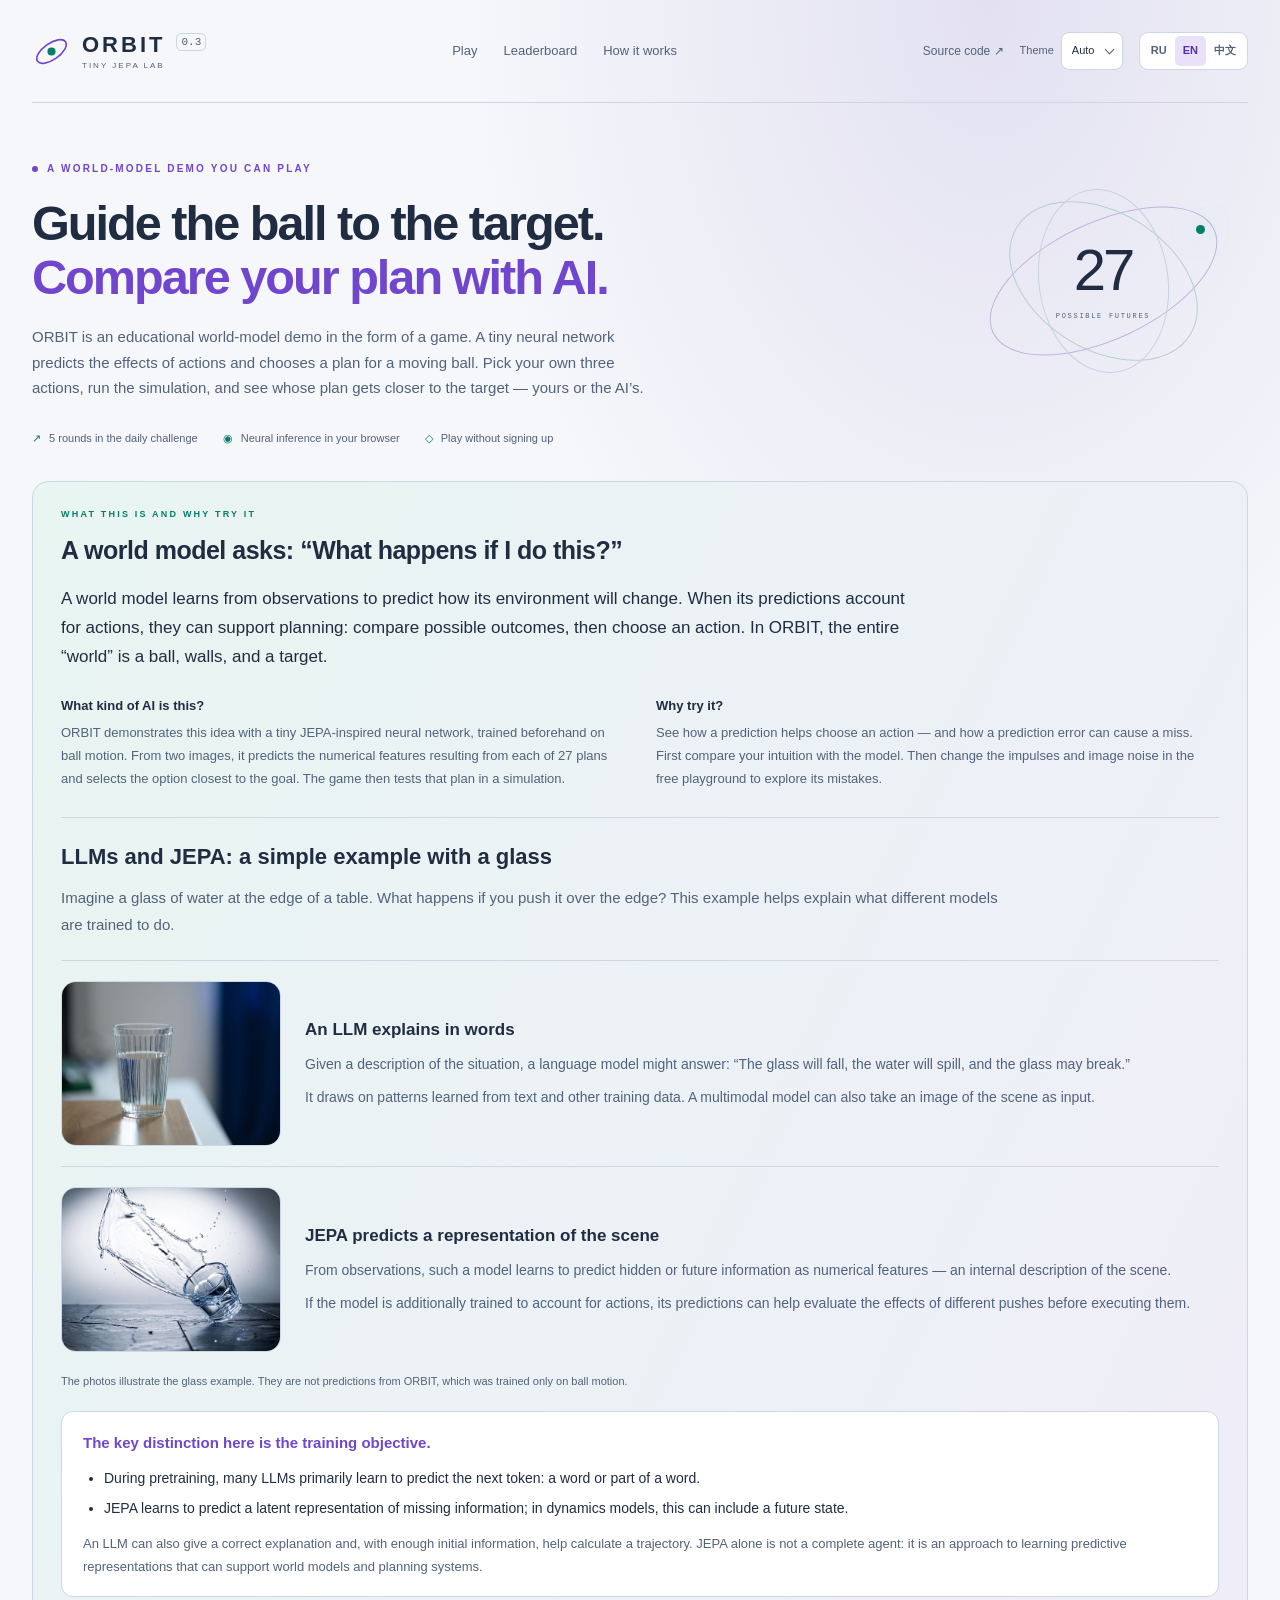
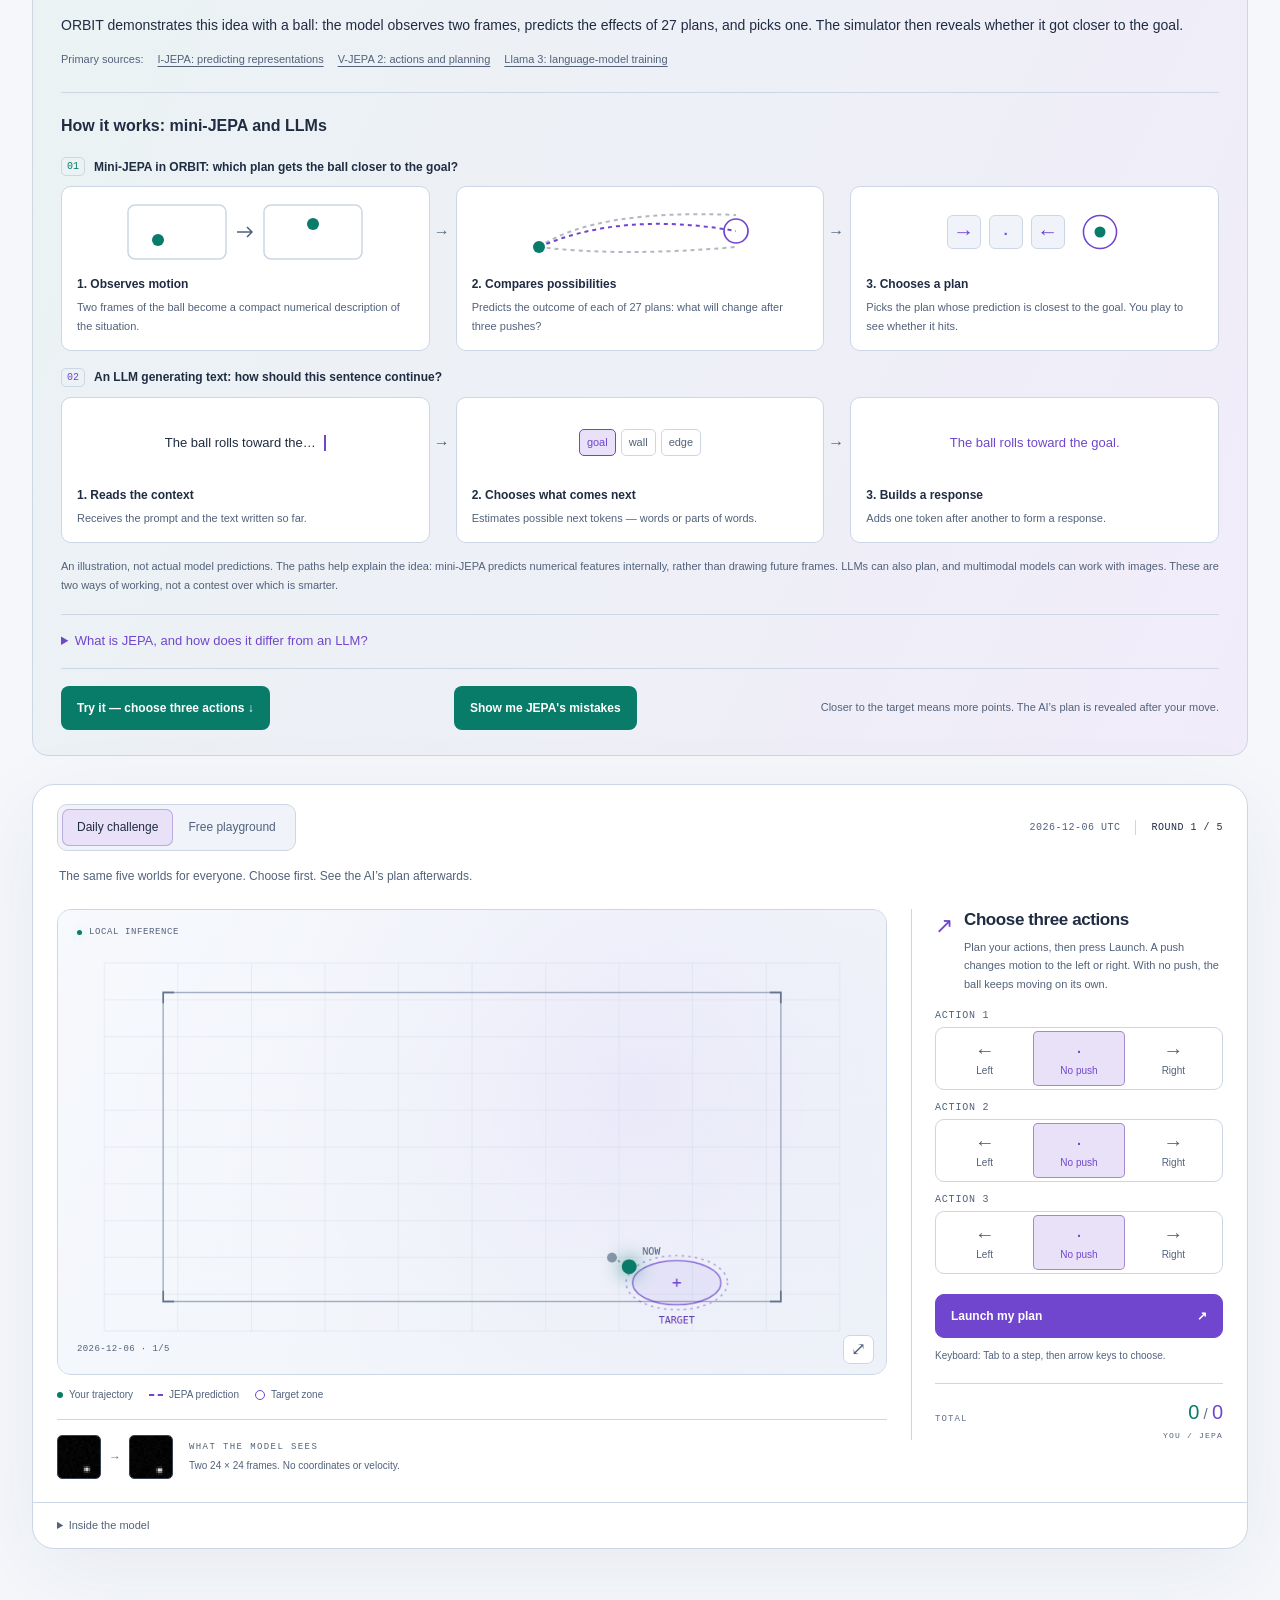
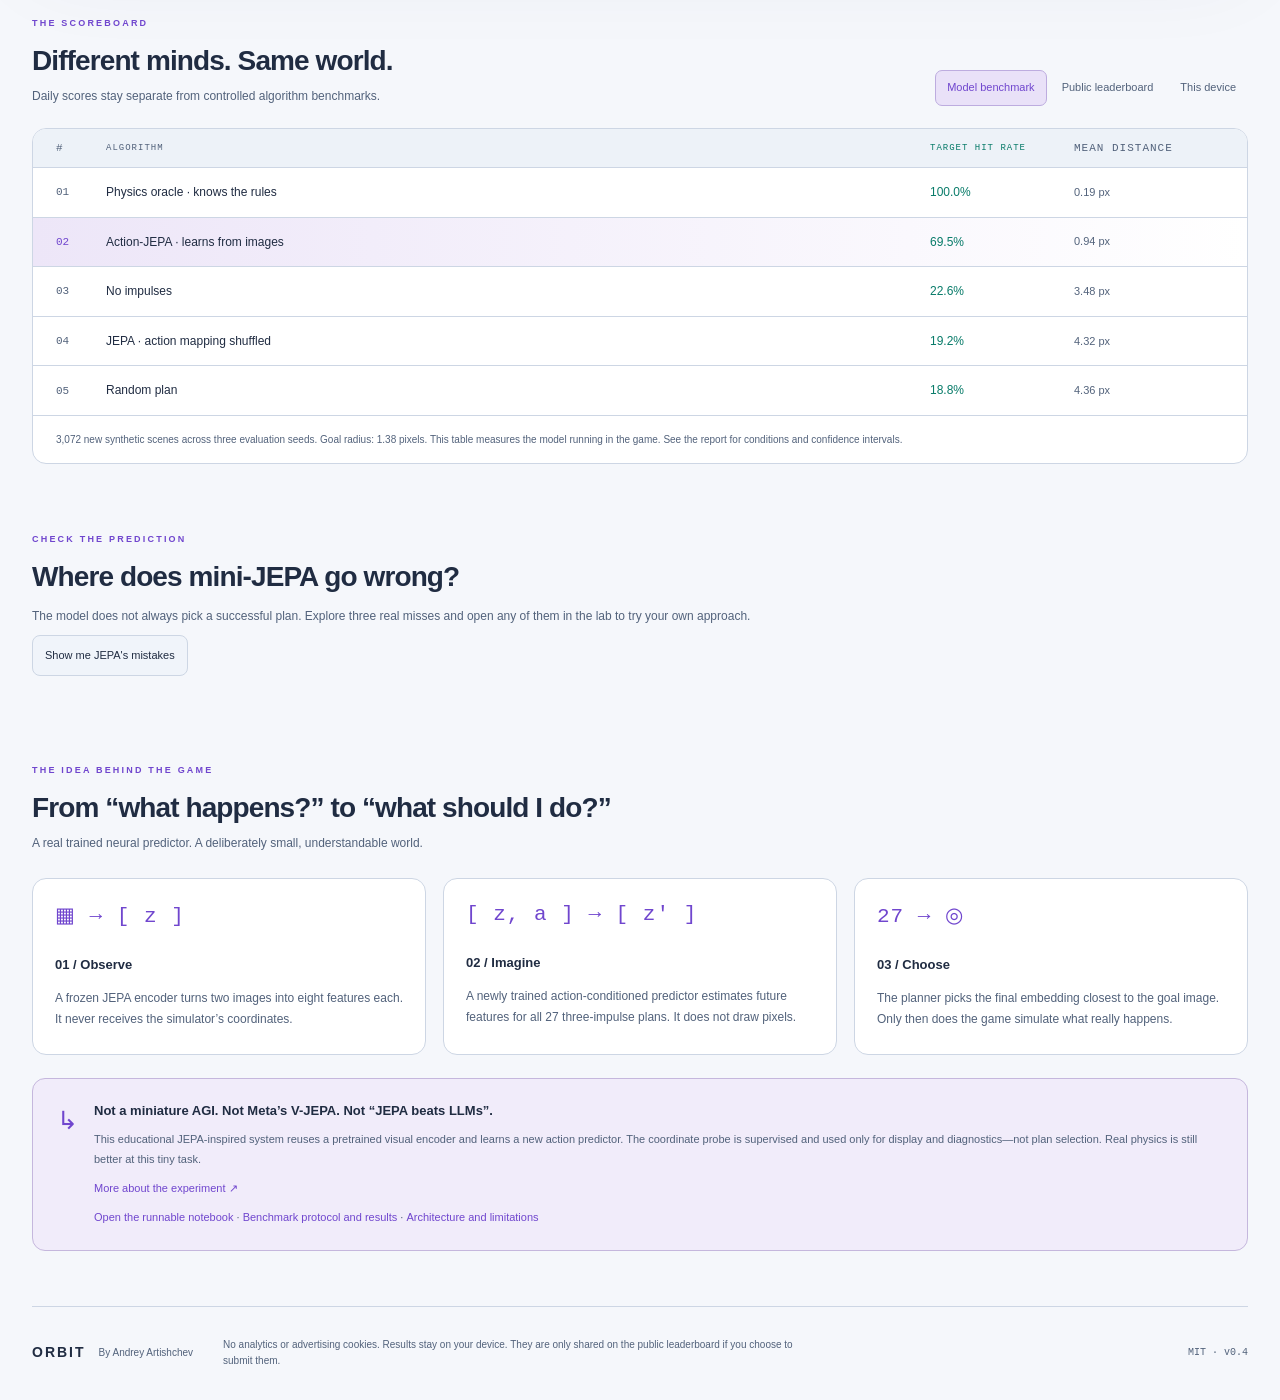
==== commit d9fe8816: "Publish reproducible model experiments and interactive failure cases" ====
--- a/docs/index.html
+++ b/docs/index.html
@@ -53,6 +53,18 @@
     select.addEventListener('change', () => set(select.value));
   });
 })();
+</script>
+<script>// Preserve the current game while moving to the language's real public route.
+(function(root){
+  function languageUrl(current, base, language){
+    const url = new URL(current), origin = new URL(base);
+    url.pathname = origin.pathname + (language === 'en' ? '' : language + '/');
+    url.searchParams.delete('lang');
+    return url;
+  }
+  if(typeof module !== 'undefined' && module.exports) module.exports = {languageUrl};
+  else root.OrbitNavigation = {languageUrl};
+})(typeof globalThis !== 'undefined' ? globalThis : this);
 </script>
 <style>:root{--bg:#090d17;--surface:#101622;--panel:#141c29;--line:#253040;--text:#edf0f8;--muted:#a0adc0;--accent:#b6a0ff;--mint:#77e6cd;--amber:#ffd89c;--radius:22px}*{box-sizing:border-box}html{scroll-behavior:smooth;scroll-padding-top:24px}body{margin:0;background:var(--bg);color:var(--text);font-family:Inter,ui-sans-serif,-apple-system,BlinkMacSystemFont,"Segoe UI","Noto Sans SC",Arial,sans-serif;font-size:15px;line-height:1.55}button,input,a{-webkit-tap-highlight-color:transparent}button{font:inherit;cursor:pointer;transition:background .15s,transform .15s,border-color .15s;color:inherit}button:disabled{opacity:.48;cursor:not-allowed}button:not(:disabled):active{transform:translateY(1px)}a{color:inherit;text-decoration:none}a:hover{color:var(--accent)}button:focus-visible,a:focus-visible,input:focus-visible,summary:focus-visible,canvas:focus-visible{outline:3px solid var(--mint);outline-offset:4px}button:disabled:active{transform:none}[hidden]{display:none!important}.shell{width:min(1240px,calc(100% - 64px));margin:auto}.page-glow{position:absolute;pointer-events:none;z-index:-1;top:0;right:0;width:65vw;height:800px;background:radial-gradient(ellipse at 65% 0,rgba(105,76,173,.13),transparent 68%)}.header{height:103px;display:flex;align-items:center;justify-content:space-between;border-bottom:1px solid #202737;gap:24px}.brand{display:flex;align-items:center;gap:11px;flex-shrink:0}.brand svg{width:39px;height:39px}.brand ellipse{stroke:var(--accent);stroke-width:2;fill:none}.brand circle{fill:var(--mint)}.brand>span{font-weight:750;letter-spacing:3px;font-size:22px;line-height:1.25}.brand small{font-size:8px;letter-spacing:2px;color:var(--muted);display:block;font-weight:500;margin-top:3px}.brand .version{font:11px ui-monospace,monospace;color:var(--muted);letter-spacing:0;border:1px solid var(--line);border-radius:5px;padding:2px 4px;margin-top:-18px}.header nav{display:flex;gap:26px;font-size:13px;color:var(--muted)}.header-right{display:flex;align-items:center;gap:24px}.code-link{font-size:12px;color:var(--muted)}.languages{display:flex;padding:3px;border:1px solid var(--line);border-radius:9px;background:#111622}.languages button{border:0;background:none;padding:5px 8px;font-size:11px;font-weight:650;color:var(--muted);border-radius:5px;min-height:30px}.languages button.active{background:#303046;color:#e4daff}.hero{padding:58px 0 22px;display:grid;grid-template-columns:minmax(0,1fr) 290px;align-items:center;gap:35px}.eyebrow{color:var(--accent);font-size:10px;font-weight:650;letter-spacing:2.2px;margin:0 0 19px;display:flex;gap:9px;align-items:center}.eyebrow>span:first-child:not(:last-child){width:6px;height:6px;border-radius:50%;background:var(--accent)}h1{font-size:clamp(34px,3.8vw,52px);font-weight:650;line-height:1.12;letter-spacing:-2px;margin:0 0 20px}h1 em{font-style:normal;color:var(--accent)}.hero-body{font-size:15px;color:var(--muted);max-width:625px;line-height:1.7;margin:0}.hero-aside{display:flex;justify-content:center;align-items:center;height:210px}.orbit-art{width:240px;height:170px;position:relative;display:flex;align-items:center;justify-content:center}.orbit-line{position:absolute;border:1px solid #47415e;border-radius:50%;width:245px;height:118px;transform:rotate(-25deg)}.o2{transform:rotate(32deg);border-color:#2a3c4e;width:205px;height:138px}.o3{transform:rotate(82deg);border-color:#272e45;width:185px;height:130px}.orbit-art b{font-size:58px;font-weight:400;line-height:1;text-align:center;letter-spacing:-3px}.orbit-art small{display:block;letter-spacing:1.7px;font:7px ui-monospace,monospace;margin-top:13px;color:var(--muted)}.orbit-art i{position:absolute;top:29px;right:18px;background:var(--mint);width:9px;height:9px;border-radius:50%;box-shadow:0 0 25px #77e6cd80}.meta{display:flex;gap:25px;padding:7px 0 34px;font-size:11px;color:var(--muted)}.meta b{font-weight:normal;color:var(--mint);margin-right:5px}.game-card{background:var(--surface);border:1px solid #2b3245;border-radius:var(--radius);overflow:hidden;box-shadow:0 22px 90px #0004}.game-top{display:flex;justify-content:space-between;align-items:center;padding:19px 24px 8px;gap:15px}.mode-tabs{display:flex;background:#0b101a;border:1px solid #242c3c;border-radius:10px;padding:4px}.mode-tabs button{border:0;background:none;border-radius:7px;padding:9px 15px;font-size:12px;color:var(--muted)}.mode-tabs .active{color:var(--text);background:#25283a;box-shadow:inset 0 0 0 1px #3b3650}.round-meta{display:flex;align-items:center;gap:15px;font-family:ui-monospace,SFMono-Regular,monospace;font-size:10px;color:var(--muted);letter-spacing:.5px}.round-meta b{font-weight:500;color:var(--text);border-left:1px solid var(--line);padding-left:15px}.mode-hint{font-size:12px;color:var(--muted);padding:0 26px 8px;margin:8px 0}.game-grid{display:grid;grid-template-columns:minmax(0,1fr) 312px;gap:24px;padding:8px 24px 23px;align-items:start}.arena-wrap{position:relative;border:1px solid #2b3548;border-radius:14px;overflow:hidden;background:#0b111d}.arena-wrap canvas{display:block;width:100%;height:auto;aspect-ratio:1000/560}.arena-status{position:absolute;left:19px;top:17px;display:flex;align-items:center;gap:7px;font:9px ui-monospace,monospace;color:var(--muted);letter-spacing:.6px;z-index:2}.led{width:5px;height:5px;background:var(--mint);border-radius:50%;box-shadow:0 0 8px #77e6cd50}.model-id{opacity:.5;margin-left:5px}.arena-bottom{position:absolute;bottom:10px;left:19px;right:12px;display:flex;justify-content:space-between;align-items:center;pointer-events:none;font:9px ui-monospace,monospace;letter-spacing:.4px;color:var(--muted)}.icon-btn{pointer-events:auto;background:#151c2b;border:1px solid #334054;border-radius:7px;width:31px;height:29px;font-size:18px}.legend{display:flex;flex-wrap:wrap;gap:16px;margin:12px 0 17px;color:var(--muted);font-size:10px}.legend>span{display:flex;align-items:center;gap:6px}.legend-dot{width:6px;height:6px;border-radius:50%}.mint{background:var(--mint)}.legend-line{border-bottom:2px dashed var(--accent);width:14px}.legend-ring{border:1px solid var(--accent);border-radius:50%;width:10px;height:10px}.model-inputs{display:flex;align-items:center;gap:16px;border-top:1px solid #232b3b;padding-top:15px}.input-frames{display:flex;align-items:center;gap:8px}.input-frames canvas{width:44px;height:44px;image-rendering:pixelated;border:1px solid #354155;border-radius:5px}.input-frames>span{color:#647188;font-size:12px}.mini-label{font:9px ui-monospace,monospace;letter-spacing:1.4px;color:var(--muted);margin:0 0 6px}.model-inputs p:last-child{font-size:10px;color:var(--muted);margin:0}.control-panel{border-left:1px solid #293143;padding-left:23px;min-width:0}.control-title{display:flex;gap:11px;margin-bottom:17px}.small-orbit{font-size:22px;color:var(--accent)}.control-title h2{font-size:17px;font-weight:600;line-height:1.3;margin:0 0 7px;letter-spacing:-.4px}.control-title p{font-size:11px;color:var(--muted);line-height:1.65;margin:0}.action-row{display:flex;align-items:center;justify-content:space-between;margin-bottom:10px;gap:12px}.step-label{font:10px ui-monospace,monospace;color:var(--muted);letter-spacing:.8px}.choice-group{display:grid;grid-template-columns:repeat(3,1fr);border:1px solid #30394b;border-radius:9px;padding:3px;gap:3px;flex:1;max-width:175px}.choice{border:0;background:transparent;border-radius:5px;padding:5px;font-size:20px;line-height:1.1;min-height:34px;color:#acb7c9}.choice.selected{color:var(--accent);background:#353047;box-shadow:inset 0 0 0 1px #685787}.choice:not(:disabled):hover{background:#303c4a}.primary{border:1px solid #c4afff;background:var(--accent);color:#141024;border-radius:9px;padding:12px 15px;font-weight:650;font-size:12px;display:inline-flex;align-items:center;justify-content:center;gap:10px;min-height:44px}.primary:hover:not(:disabled){background:#c8b6ff}.control-panel>.primary{width:100%;justify-content:space-between;margin-top:8px}.secondary{background:#1a2332;border:1px solid #354055;border-radius:8px;padding:10px 12px;font-size:11px;min-height:41px}.secondary:hover:not(:disabled){background:#253146;border-color:#65748a}.full{width:100%;margin-top:10px}.small{font-size:10px;line-height:1.6}.muted{color:var(--muted)}#plan-note{min-height:16px;margin:10px 0 0}.running-total{border-top:1px solid #293143;margin-top:19px;padding-top:13px;display:flex;justify-content:space-between;align-items:center}.running-total>span{font:9px ui-monospace,monospace;letter-spacing:1.1px;color:var(--muted)}.running-total>div{text-align:right}.running-total b{font-size:20px;font-weight:500;font-variant-numeric:tabular-nums}.running-total b:first-child{color:var(--mint)}.running-total b:nth-of-type(2){color:var(--accent)}.running-total span{color:#647188}.running-total small{display:block;font:8px ui-monospace,monospace;color:var(--muted);letter-spacing:1.2px;margin-top:3px}.score-pair{display:grid;grid-template-columns:1fr 1fr;gap:8px}.score-pair>div{padding:10px 12px;background:#0c1320;border:1px solid #293245;border-radius:8px}.score-pair span{font:8px ui-monospace,monospace;display:block;color:var(--muted);letter-spacing:1px}.score-pair strong{font-size:26px;font-weight:500;color:var(--mint)}.score-pair>div+div strong{color:var(--accent)}#round-result{margin-top:17px}.hit-note{font-size:12px;color:var(--mint);margin:10px 0 0}.inspect{border-top:1px solid #293143;padding:0 24px}.inspect summary{font-size:11px;color:var(--muted);padding:14px 0;cursor:pointer}.inspect summary:hover{color:var(--accent)}#inspect-body{padding:0 0 21px;font-size:12px;color:var(--muted)}.inspect-grid{display:grid;grid-template-columns:1fr 1fr;gap:30px}.inspect-grid h4{color:var(--text);font-size:12px}.latent-bars{display:flex;gap:8px;height:75px;align-items:center;padding:10px 0}.latent-cell{height:100%;flex:1;display:flex;gap:3px;align-items:center;position:relative;border-bottom:1px solid #2c3548}.latent-cell>i{display:block;width:calc(50% - 2px);border-radius:3px;background:var(--accent)}.latent-cell>i+i{background:var(--mint)}.latent-cell>small{position:absolute;top:100%;font:8px ui-monospace,monospace;margin-top:4px;color:#8b98aa}.candidate{display:flex;justify-content:space-between;font:11px ui-monospace,monospace;padding:8px 0;border-bottom:1px solid #252c3b}.noise-label{display:grid;grid-template-columns:1fr auto;gap:7px;font-size:11px;color:var(--muted);margin:16px 0 0}.noise-label input{grid-column:1/-1;width:100%;accent-color:var(--accent)}.two-buttons{display:grid;grid-template-columns:1fr 1fr;gap:7px;margin:12px 0 4px}.two-buttons .secondary{font-size:10px;padding:8px}.section{padding-top:68px}.section-head{display:flex;justify-content:space-between;gap:24px;align-items:flex-end;margin-bottom:22px}.section h2{font-size:28px;font-weight:550;line-height:1.25;letter-spacing:-.9px;margin:0 0 9px}.section p:not(.eyebrow){color:var(--muted);font-size:12px;margin:0}.section .eyebrow{font-size:9px;margin-bottom:12px}.board-tabs{display:flex;gap:3px;flex-wrap:wrap;justify-content:flex-end}.board-tabs button{border:1px solid transparent;background:none;font-size:11px;color:var(--muted);padding:8px 11px;border-radius:7px;min-height:36px}.board-tabs button.active{color:var(--accent);border-color:#4b425f;background:#221e33}.board-card{border:1px solid var(--line);border-radius:14px;overflow:hidden;background:#101622}.board-row{display:grid;grid-template-columns:36px minmax(170px,1fr) 130px 150px;align-items:center;gap:14px;padding:15px 23px;border-bottom:1px solid #222c3b;font-size:12px}.board-row.header-row{padding-top:13px;padding-bottom:13px;background:#141c29;color:#9aa7bb;font:9px ui-monospace,monospace;letter-spacing:1px}.board-row.highlight{background:linear-gradient(90deg,#29223b70,transparent)}.board-row .rank{color:#77869c;font:11px ui-monospace,monospace}.board-row.highlight .rank{color:var(--accent)}.board-row .metric{font-variant-numeric:tabular-nums;color:var(--mint)}.board-row .secondary-metric{color:var(--muted);font-size:11px}.pill{display:inline-block;width:fit-content;padding:3px 8px;background:#172c2b;border:1px solid #28504a;color:var(--mint);border-radius:5px;font-size:9px}.pill.local{color:#c3bcd4;background:#27243a;border-color:#45405b}.board-note{padding:15px 23px;font-size:10px!important;line-height:1.7}.empty{padding:35px 25px;color:var(--muted);font-size:13px}.empty small{display:block;font-size:11px;color:#8692a5;margin-top:12px}.learn-grid{display:grid;grid-template-columns:repeat(3,1fr);gap:17px;margin:26px 0 23px}.learn-grid article{border:1px solid var(--line);border-radius:14px;padding:24px 22px;background:#101622}.diagram{display:block;font:21px ui-monospace,monospace;color:var(--accent);margin-bottom:27px;letter-spacing:1px}.learn-grid h3{font-size:13px;font-weight:550}.learn-grid p{line-height:1.75;font-size:12px!important}.honesty{display:flex;align-items:flex-start;gap:16px;padding:22px 24px;border:1px solid #393347;background:#191626;border-radius:13px}.honesty>span{color:var(--accent);font-size:25px}.honesty h3{font-size:13px;font-weight:550;margin:0 0 9px}.honesty p{font-size:11px!important;line-height:1.8}.honesty a{font-size:11px;display:inline-block;margin-top:10px;color:var(--accent)}footer{display:flex;align-items:center;gap:30px;padding:30px 0 32px;margin-top:55px;border-top:1px solid var(--line);font-size:10px;color:var(--muted)}footer>div{display:flex;gap:13px;align-items:center;flex-shrink:0}footer b{letter-spacing:2px;color:var(--text);font-size:14px}footer p{margin:0;font-size:10px;max-width:590px}footer>span{margin-left:auto;white-space:nowrap;font-family:ui-monospace,monospace}.result-card{margin-top:24px;padding:28px;border-radius:18px;border:1px solid #5a4d79;background:radial-gradient(ellipse at 90% 30%,#39294e80,transparent),#151925;display:grid;grid-template-columns:1fr auto;gap:15px 30px}.result-card .eyebrow{font-size:9px;margin-bottom:12px}.result-card h2{margin:0 0 7px;font-size:28px;letter-spacing:-.8px;font-weight:550}.result-card p{font-size:12px;color:var(--muted);margin:0}.final-numbers{display:flex;gap:24px;align-items:center}.final-numbers>div{display:flex;flex-direction:column}.final-numbers span{font-size:10px;color:var(--muted);letter-spacing:1px}.final-numbers strong{font-size:43px;font-weight:500;letter-spacing:-1px;color:var(--mint)}.final-numbers>div:last-child strong{color:var(--accent)}.final-numbers .versus{font:12px ui-monospace,monospace}.result-actions{grid-column:1/-1;display:flex;flex-wrap:wrap;gap:10px}.result-card>.small{grid-column:1/-1;font-size:10px}.text-btn{background:none;border:0;color:var(--muted);font-size:11px;text-decoration:underline;padding:12px 0;justify-self:start}.text-btn:hover{color:var(--accent)}.notice{border:1px solid #74603d;background:#2c2317;border-radius:9px;padding:13px 17px;color:var(--amber);font-size:12px;margin-bottom:20px}#toast{position:fixed;z-index:20;bottom:24px;left:50%;transform:translateX(-50%);padding:12px 19px;border-radius:10px;background:#263346;color:var(--text);border:1px solid #4b5e77;box-shadow:0 8px 30px #0008;font-size:12px;max-width:90vw;pointer-events:none}#arena-wrap:fullscreen{height:100vh;display:flex;align-items:center;justify-content:center;border-radius:0}#arena-wrap:fullscreen canvas{max-height:95vh;object-fit:contain}.section-intro{max-width:740px}.control-panel .small{overflow-wrap:anywhere}.running-total #total-ai{color:var(--accent)}
 @media(min-width:1450px){.hero{padding-top:65px}h1{font-size:54px}}
@@ -180,6 +192,17 @@
 .glass-sources a:hover{color:var(--accent)}
 @media(max-width:760px){.glass-row{grid-template-columns:1fr;gap:14px}.glass-row img{max-width:320px}.intro .glass-example>h3{font-size:20px}.intro .glass-row p,.intro .glass-intro{font-size:14px}.glass-takeaway{padding:15px}.glass-row h4{font-size:16px}}
 
+.failures{scroll-margin-top:24px}.failures>h2{margin:8px 0 12px}.failures>p{max-width:820px;line-height:1.7}.failures>#show-failures{margin:8px 0 20px}
+.failure-cards{display:grid;grid-template-columns:repeat(3,minmax(0,1fr));gap:18px}
+.failure-card{background:var(--surface);border:1px solid var(--line);border-radius:16px;padding:20px;min-width:0}
+.failure-card h3{font-size:18px;margin:0 0 12px}.failure-card p{line-height:1.7;font-size:13px;color:var(--muted)}
+.failure-card svg{width:100%;height:auto;display:block;background:var(--bg);border-radius:10px;margin-bottom:14px}
+.failure-card .failure-metrics{color:var(--text);font-size:13px}.failure-legend{display:flex;gap:14px;flex-wrap:wrap;font-size:11px;color:var(--muted)}
+.failure-legend span:first-child{color:var(--accent)}.failure-card button{width:100%;margin-top:10px}
+#failure-active{border-left:3px solid var(--accent);padding:8px 12px;color:var(--text);line-height:1.7}
+@media(max-width:900px){.failure-cards{grid-template-columns:1fr}.failure-card{display:grid;grid-template-columns:minmax(180px,1fr) 1fr;gap:0 20px}.failure-card svg{grid-column:1;grid-row:2/6}.failure-card h3{grid-column:1/-1}.failure-card p,.failure-card button,.failure-legend{grid-column:2}}
+@media(max-width:520px){.failure-card{display:block}}
+
 </style><meta property="og:image:width" content="1280">
 <meta property="og:image:height" content="640">
 <meta property="og:image:alt" content="An educational world-model demo: a tiny JEPA-inspired neural network predicts the effects of actions. Play five rounds and compare your plan with AI in your browser.">
@@ -267,18 +290,30 @@
       <a href="https://arxiv.org/html/2407.21783v3#S2" target="_blank" rel="noopener noreferrer" data-t="introLLMSource">LLM training: the Llama 3 paper ↗</a>
     </p>
   </details>
-  <div class="intro-footer"><a class="intro-start" href="#play" data-t="introStart">Try it — choose three actions ↓</a><p data-t="introHint">Closer to the target means more points. The AI’s plan is revealed after your move.</p></div>
+  <div class="intro-footer"><a class="intro-start" href="#play" data-t="introStart">Try it — choose three actions ↓</a><a class="intro-start" href="#failures" data-t="failureShow">Show me JEPA&#x27;s mistakes</a><p data-t="introHint">Closer to the target means more points. The AI’s plan is revealed after your move.</p></div>
 </section>
 
 <div id="notice" class="notice" role="status" hidden></div>
 <section id="play" class="game-card"><div class="game-top"><div class="mode-tabs" role="group"><button id="daily" class="active" data-t="daily">Daily challenge</button><button id="lab" data-t="lab">Free playground</button></div><div class="round-meta"><span id="date"></span><b id="round"></b></div></div><p class="mode-hint" id="mode-hint"></p><div class="game-grid"><div class="arena-column"><div class="arena-wrap" id="arena-wrap"><div class="arena-status"><span class="led"></span><span id="engine-status" data-t="loading">Loading the trained model…</span><span class="model-id" id="model-id"></span></div><canvas id="arena" width="1000" height="560" tabindex="0" aria-label="Игровое поле: два наблюдаемых положения и цель"></canvas><div class="arena-bottom"><span id="scene-caption"></span><button id="expand" class="icon-btn" aria-label="Развернуть поле" title="Развернуть поле">⤢</button></div></div><div class="legend"><span><i class="legend-dot mint"></i><span data-t="legendYou">Your trajectory</span></span><span><i class="legend-line"></i><span data-t="legendAI">JEPA prediction</span></span><span><i class="legend-ring"></i><span data-t="legendTarget">Target zone</span></span></div><div class="model-inputs"><div class="input-frames"><canvas id="input0" width="24" height="24"></canvas><span>→</span><canvas id="input1" width="24" height="24"></canvas></div><div><p class="mini-label" data-t="inputTitle">WHAT THE MODEL SEES</p><p data-t="inputNote">Two 24 × 24 frames. No coordinates or velocity.</p></div></div></div>
-<aside class="control-panel"><div class="control-title"><span class="small-orbit">↗</span><div><h2 data-t="planTitle">Choose three actions</h2><p data-t="planSub">Plan your actions, then press Launch. A push changes motion to the left or right. With no push, the ball keeps moving on its own.</p></div></div><div id="action-controls"></div><div id="lab-controls" hidden><label class="noise-label"><span data-t="noise">Observation noise</span><output id="noise-value">0.03</output><input id="noise" type="range" min="0" max="0.3" step="0.01" value="0.03"></label><p class="small muted" data-t="noiseHint">Only model inputs change; the physics stays the same.</p><div class="two-buttons"><button id="preview" class="secondary" data-t="preview">Preview with JEPA</button><button id="auto" class="secondary" data-t="auto">Let JEPA plan</button></div></div><button class="primary" id="launch" disabled><span data-t="launch">Launch my plan</span><span>↗</span></button><button class="primary" id="next" hidden></button><button class="secondary full" id="new-world" data-t="newWorld" hidden>New world</button><p id="plan-note" class="small muted" aria-live="polite"></p><div id="round-result" hidden><p class="mini-label" data-t="roundScore">ROUND SCORE</p><div class="score-pair"><div><span data-t="you">YOU</span><strong id="you-score">—</strong></div><div><span data-t="ai">JEPA</span><strong id="ai-score">—</strong></div></div><p id="hit-note" class="hit-note"></p><p class="small muted"><span data-t="aiPlan">JEPA chose</span> <b id="ai-plan"></b></p><p id="oracle-note" class="small muted"></p></div><div class="running-total"><span data-t="total">TOTAL</span><div><b id="total-you">0</b><span> / </span><b id="total-ai">0</b><small data-t="youVsAI">YOU / JEPA</small></div></div></aside></div>
+<aside class="control-panel"><div class="control-title"><span class="small-orbit">↗</span><div><h2 data-t="planTitle">Choose three actions</h2><p data-t="planSub">Plan your actions, then press Launch. A push changes motion to the left or right. With no push, the ball keeps moving on its own.</p></div></div><p id="failure-active" class="small" hidden></p><div id="action-controls"></div><div id="lab-controls" hidden><label class="noise-label"><span data-t="noise">Observation noise</span><output id="noise-value">0.03</output><input id="noise" type="range" min="0" max="0.3" step="0.01" value="0.03"></label><p class="small muted" data-t="noiseHint">Only model inputs change; the physics stays the same.</p><div class="two-buttons"><button id="preview" class="secondary" data-t="preview">Preview with JEPA</button><button id="auto" class="secondary" data-t="auto">Let JEPA plan</button></div></div><button class="primary" id="launch" disabled><span data-t="launch">Launch my plan</span><span>↗</span></button><button class="primary" id="next" hidden></button><button class="secondary full" id="new-world" data-t="newWorld" hidden>New world</button><p id="plan-note" class="small muted" aria-live="polite"></p><div id="round-result" hidden><p class="mini-label" data-t="roundScore">ROUND SCORE</p><div class="score-pair"><div><span data-t="you">YOU</span><strong id="you-score">—</strong></div><div><span data-t="ai">JEPA</span><strong id="ai-score">—</strong></div></div><p id="hit-note" class="hit-note"></p><p class="small muted"><span data-t="aiPlan">JEPA chose</span> <b id="ai-plan"></b></p><p id="oracle-note" class="small muted"></p></div><div class="running-total"><span data-t="total">TOTAL</span><div><b id="total-you">0</b><span> / </span><b id="total-ai">0</b><small data-t="youVsAI">YOU / JEPA</small></div></div></aside></div>
 <details class="inspect" id="inspect"><summary data-t="learnPeek">Inside the model</summary><div id="inspect-body"></div></details></section>
 <section id="result" class="result-card" hidden><div><p class="eyebrow" data-t="resultTag">DAILY CHALLENGE COMPLETE</p><h2 id="verdict"></h2><p data-t="resultCopy">Same scenes. Different decisions. Challenge a friend to beat your score.</p></div><div class="final-numbers"><div><span data-t="you">YOU</span><strong id="final-you"></strong></div><span class="versus">vs</span><div><span>JEPA</span><strong id="final-ai"></strong></div></div><div class="result-actions"><button id="download" class="primary" data-t="download">Save result card</button><button id="share" class="secondary" data-t="share">Copy challenge</button><button id="submit" class="secondary" data-t="submit">Add to public leaderboard ↗</button></div><p class="small muted" id="submit-note"></p><p class="small muted" data-t="submitNote">A GitHub account is needed. A filled-in form will open: click “Create”. Your username and actions become public. After verification, your result appears on the leaderboard, usually within a few minutes.</p><button id="replay" class="text-btn" data-t="replay">Replay the same day</button></section>
 <section id="leaderboard" class="section"><div class="section-head"><div><p class="eyebrow" data-t="scoreEyebrow">THE SCOREBOARD</p><h2 data-t="boardTitle">Different minds. Same world.</h2><p data-t="boardSub">Daily scores stay separate from controlled algorithm benchmarks.</p></div><div class="board-tabs" role="group"><button data-board="models" class="active" data-t="boardModels">Model benchmark</button><button data-board="players" data-t="boardPlayers">Public leaderboard</button><button data-board="local" data-t="boardLocal">This device</button></div></div><div class="board-card"><div id="board-content"></div><p id="board-note" class="board-note" role="status" aria-live="polite"></p></div><button id="refresh-board" class="text-btn" data-t="boardRefresh" hidden>Refresh ↻</button><button id="clear-local" class="text-btn" data-t="reset" hidden>Clear local scores</button></section>
-<section id="learn" class="section learn"><p class="eyebrow" data-t="learnEyebrow">THE IDEA BEHIND THE GAME</p><h2 data-t="learnTitle">From “what happens?” to “what should I do?”</h2><p class="section-intro" data-t="learnIntro">A real trained neural predictor. A deliberately small, understandable world.</p><div class="learn-grid"><article><span class="diagram">▦ → [ z ]</span><h3 data-t="learn1Title">01 / Observe</h3><p data-t="learn1">A frozen JEPA encoder turns two images into eight features each. It never receives the simulator’s coordinates.</p></article><article><span class="diagram">[ z, a ] → [ z′ ]</span><h3 data-t="learn2Title">02 / Imagine</h3><p data-t="learn2">A newly trained action-conditioned predictor estimates future features for all 27 three-impulse plans. It does not draw pixels.</p></article><article><span class="diagram">27 → ◎</span><h3 data-t="learn3Title">03 / Choose</h3><p data-t="learn3">The planner picks the final embedding closest to the goal image. Only then does the game simulate what really happens.</p></article></div><div class="honesty"><span>↳</span><div><h3 data-t="honesty">Not a miniature AGI. Not Meta’s V-JEPA. Not “JEPA beats LLMs”.</h3><p data-t="honestyBody">This educational JEPA-inspired system reuses a pretrained visual encoder and learns a new action predictor. The coordinate probe is supervised and used only for display and diagnostics—not plan selection. Real physics is still better at this tiny task.</p><a href="https://github.com/ArtAndrew/tiny-jepa-lab/blob/main/materials/ORBIT_RELEASE_REPORT_RU.md" id="previous-lab" data-t="previousLab">More about the experiment ↗</a></div></div></section>
-<footer><div><b>ORBIT</b><a href="https://artishev.com" target="_blank" rel="noopener noreferrer" data-t="author">By Andrey Artishchev</a></div><p data-t="privacy">No analytics or advertising cookies. Results stay on your device. They are only shared on the public leaderboard if you choose to submit them.</p><span>MIT · v0.3</span></footer></main><div id="toast" role="status" aria-live="polite" hidden></div>
-<script id="orbit-config" type="application/json">{"lang":"en","assetPrefix":"assets/","baseUrl":"https://artandrew.github.io/tiny-jepa-lab/","repo":"ArtAndrew/tiny-jepa-lab","offline":false,"live":true,"published":true}</script><script id="orbit-i18n" type="application/json">{"en":{"pageTitle":"ORBIT — a playable world-model demo","description":"An educational world-model demo: a tiny JEPA-inspired neural network predicts the effects of actions. Play five rounds and compare your plan with AI in your browser.","navPlay":"Play","navBoard":"Leaderboard","navLearn":"How it works","navCode":"Source code ↗","eyebrow":"A WORLD-MODEL DEMO YOU CAN PLAY","hero1":"Guide the ball to the target.","hero2":"Compare your plan with AI.","heroBody":"ORBIT is an educational world-model demo in the form of a game. A tiny neural network predicts the effects of actions and chooses a plan for a moving ball. Pick your own three actions, run the simulation, and see whose plan gets closer to the target — yours or the AI’s.","meta1":"5 rounds in the daily challenge","meta2":"Neural inference in your browser","meta3":"Play without signing up","daily":"Daily challenge","lab":"Free playground","round":"ROUND {n} / 5","playground":"PLAYGROUND","dailyHint":"The same five worlds for everyone. Choose first. See the AI’s plan afterwards.","labHint":"Change the impulses. Inspect predictions. Let JEPA choose a plan. Nothing here enters the daily leaderboard.","sceneLabel":"Simulation arena: two observed positions and a target","live":"LOCAL INFERENCE","loading":"Loading the trained model…","loadError":"Model could not be loaded. Serve the site over HTTP or open the standalone HTML.","before":"PREVIOUS","now":"NOW","goal":"TARGET","legendYou":"Your trajectory","legendAI":"JEPA prediction","legendTarget":"Target zone","legendActual":"JEPA actual result","inputTitle":"WHAT THE MODEL SEES","inputNote":"Two 24 × 24 frames. No coordinates or velocity.","planTitle":"Choose three actions","planSub":"Plan your actions, then press Launch. A push changes motion to the left or right. With no push, the ball keeps moving on its own.","step":"ACTION {n}","left":"Push left","coast":"No push","right":"Push right","launch":"Launch my plan","next":"Next world →","finish":"See my result →","preview":"Preview with JEPA","auto":"Let JEPA plan","newWorld":"New world","previewNote":"The dashed path is a learned forecast, not a physics calculation.","locked":"Plan committed. Predictions and outcomes are now revealed.","planning":"Comparing 27 latent-space plans…","you":"YOU","ai":"JEPA","oracle":"KNOWN PHYSICS","pts":"pts","hit":"Target reached","miss":"Distance: {d} px","aiPlan":"JEPA chose","roundScore":"ROUND SCORE","total":"TOTAL","noise":"Observation noise","noiseHint":"Only model inputs change; the physics stays the same.","learnPeek":"Inside the model","latentTitle":"Predicted vs observed features for your plan","latentNote":"Eight learned features, not eight named physical variables. Coordinates below are decoded by a separate supervised probe.","candidateTitle":"The five plans JEPA likes most","candidateNote":"Lower latent cost is better. It is not a probability of success.","lockedDetails":"Make your move to reveal the model’s forecast.","resultTitle":"Five worlds. Your result.","resultTag":"DAILY CHALLENGE COMPLETE","resultWin":"You outplanned JEPA.","resultLose":"JEPA won this time.","resultTie":"A perfect tie.","resultCopy":"Same scenes. Different decisions. Challenge a friend to beat your score.","download":"Save result card","share":"Copy challenge","submit":"Add to public leaderboard ↗","submitNote":"A GitHub account is needed. A filled-in form will open: click “Create”. Your username and actions become public. After verification, your result appears on the leaderboard, usually within a few minutes.","offlineSubmit":"The public leaderboard is available on the ORBIT website. This result is saved on your device.","replaySaved":"Your result is saved on this device.","copied":"Copied","copyFail":"Copy unavailable. Save the result card instead.","shareText":"I scored {score}/5000 against JEPA’s {ai}. Three impulses, 27 futures. Can you do better?","boardTitle":"Different minds. Same world.","boardSub":"Daily scores stay separate from controlled algorithm benchmarks.","boardPlayers":"Public leaderboard","boardModels":"Model benchmark","boardLocal":"This device","boardEmpty":"No results for this day yet. Complete five rounds and add yours!","localEmpty":"Finish a daily challenge to save your first local score.","boardNotLive":"Prepared for GitHub publication. No live leaderboard is connected in this file.","boardRules":"Each player's best result for the selected UTC day. Scores are recomputed from actions. Assisted or automated play is not checked.","player":"PLAYER / DATE","scoreLabel":"SCORE","hits":"HITS","status":"STATUS","verified":"Score checked","local":"Local only","model":"ALGORITHM","success":"TARGET HIT RATE","error":"MEAN DISTANCE","benchmarkNote":"1,024 held-out synthetic scenes. Hit radius: 1.38 px on a 24 × 24 image. One training seed. This is not a comparison with LLMs.","modelOracle":"Physics oracle · knows the rules","modelJEPA":"Action-JEPA · learns from images","modelCoast":"No impulses","modelRandom":"Random plan","modelShuffled":"JEPA · action mapping shuffled","learnTitle":"From “what happens?” to “what should I do?”","learnIntro":"A real trained neural predictor. A deliberately small, understandable world.","learn1Title":"01 / Observe","learn1":"A frozen JEPA encoder turns two images into eight features each. It never receives the simulator’s coordinates.","learn2Title":"02 / Imagine","learn2":"A newly trained action-conditioned predictor estimates future features for all 27 three-impulse plans. It does not draw pixels.","learn3Title":"03 / Choose","learn3":"The planner picks the final embedding closest to the goal image. Only then does the game simulate what really happens.","honesty":"Not a miniature AGI. Not Meta’s V-JEPA. Not “JEPA beats LLMs”.","honestyBody":"This educational JEPA-inspired system reuses a pretrained visual encoder and learns a new action predictor. The coordinate probe is supervised and used only for display and diagnostics—not plan selection. Real physics is still better at this tiny task.","previousLab":"More about the experiment ↗","author":"By Andrey Artishchev","privacy":"No analytics or advertising cookies. Results stay on your device. They are only shared on the public leaderboard if you choose to submit them.","reset":"Clear local scores","resetDone":"Local scores cleared","invalidLink":"This challenge link is invalid or uses different rules. Showing today’s challenge.","mismatch":"The linked model version differs. Scores are not directly comparable.","labModeNote":"Free experiments do not count towards the daily leaderboard.","fullscreen":"Expand arena","leaveConfirm":"Switching modes resets this unfinished daily run. Continue?","cardSubtitle":"THREE IMPULSES · ONE TARGET","cardChallenge":"CAN YOU OUTPLAN A TINY AI?","cardDisclaimer":"Self-reported local result · not a verified human score","keyboard":"Keyboard: Tab to a step, then arrow keys to choose.","complete":"Challenge complete","replay":"Replay the same day","snapshot":"Updated","notLeaderboard":"Educational benchmark, not player records","collapseLink":"Want to see representation collapse? Try the original lab.","scoreEyebrow":"THE SCOREBOARD","learnEyebrow":"THE IDEA BEHIND THE GAME","possibleFutures":"POSSIBLE FUTURES","youVsAI":"YOU / JEPA","sessionOnly":"Browser storage is unavailable. Scores last only until this page is closed.","introLabel":"WHAT THIS IS AND WHY TRY IT","introTitle":"A world model asks: “What happens if I do this?”","introWhatTitle":"What kind of AI is this?","introWhat":"ORBIT demonstrates this idea with a tiny JEPA-inspired neural network, trained beforehand on ball motion. From two images, it predicts the numerical features resulting from each of 27 plans and selects the option closest to the goal. The game then tests that plan in a simulation.","introWhyTitle":"Why try it?","introWhy":"See how a prediction helps choose an action — and how a prediction error can cause a miss. First compare your intuition with the model. Then change the impulses and image noise in the free playground to explore its mistakes.","introDetails":"What is JEPA, and how does it differ from an LLM?","introLLMTitle":"LLM: large language model","introLLM":"Many LLMs are pretrained to predict the next token: a word or part of a word. When generating an answer, the model builds text step by step. Additional training helps it follow instructions and solve tasks.","introJEPATitle":"JEPA: predicting representations","introJEPA":"JEPA stands for Joint Embedding Predictive Architecture. The idea is to turn observations into compact numerical descriptions and learn to predict one description from another. This lets a model predict useful properties of a scene without reconstructing every pixel.","introHereTitle":"How ORBIT uses this idea","introHere":"Two images → predict the effects of actions → choose a plan → test it in the game. The neural network chooses using its prediction; the simulator reveals the actual motion. That is why a prediction can turn out to be wrong.","introScope":"This is an independent educational implementation inspired by JEPA, with its own weights and a very narrow task. It does not run a Meta model. LLMs can also plan, and multimodal models can process images; this game does not compare their performance with JEPA.","introSourceLabel":"Primary sources:","introJEPASource":"Meta on the JEPA idea ↗","introLLMSource":"LLM training: the Llama 3 paper ↗","introStart":"Try it — choose three actions ↓","introHint":"Closer to the target means more points. The AI’s plan is revealed after your move.","worldModelDefinition":"A world model learns from observations to predict how its environment will change. When its predictions account for actions, they can support planning: compare possible outcomes, then choose an action. In ORBIT, the entire “world” is a ball, walls, and a target.","themeLabel":"Theme","themeAuto":"Auto","themeLight":"Light","themeDark":"Dark","diagramTitle":"How it works: mini-JEPA and LLMs","diagramJEPA":"Mini-JEPA in ORBIT: which plan gets the ball closer to the goal?","diagramSeeTitle":"1. Observes motion","diagramSee":"Two frames of the ball become a compact numerical description of the situation.","diagramImagineTitle":"2. Compares possibilities","diagramImagine":"Predicts the outcome of each of 27 plans: what will change after three pushes?","diagramChooseTitle":"3. Chooses a plan","diagramChoose":"Picks the plan whose prediction is closest to the goal. You play to see whether it hits.","diagramLLM":"An LLM generating text: how should this sentence continue?","diagramPrompt":"The ball rolls toward the…","diagramToken1":"goal","diagramToken2":"wall","diagramToken3":"edge","diagramReadTitle":"1. Reads the context","diagramRead":"Receives the prompt and the text written so far.","diagramContinueTitle":"2. Chooses what comes next","diagramContinue":"Estimates possible next tokens — words or parts of words.","diagramAnswer":"The ball rolls toward the goal.","diagramAnswerTitle":"3. Builds a response","diagramAnswerBody":"Adds one token after another to form a response.","diagramNote":"An illustration, not actual model predictions. The paths help explain the idea: mini-JEPA predicts numerical features internally, rather than drawing future frames. LLMs can also plan, and multimodal models can work with images. These are two ways of working, not a contest over which is smarter.","glassTitle":"LLMs and JEPA: a simple example with a glass","glassIntro":"Imagine a glass of water at the edge of a table. What happens if you push it over the edge? This example helps explain what different models are trained to do.","glassStandingAlt":"A glass of water near the edge of a wooden table, illustrating the initial situation","glassFallingAlt":"A tipping glass spilling water, illustrating a possible consequence","glassLLMTitle":"An LLM explains in words","glassLLMAnswer":"Given a description of the situation, a language model might answer: “The glass will fall, the water will spill, and the glass may break.”","glassLLMLearn":"It draws on patterns learned from text and other training data. A multimodal model can also take an image of the scene as input.","glassJEPATitle":"JEPA predicts a representation of the scene","glassJEPABody":"From observations, such a model learns to predict hidden or future information as numerical features — an internal description of the scene.","glassJEPAAction":"If the model is additionally trained to account for actions, its predictions can help evaluate the effects of different pushes before executing them.","glassDifference":"The key distinction here is the training objective.","glassToken":"During pretraining, many LLMs primarily learn to predict the next token: a word or part of a word.","glassLatent":"JEPA learns to predict a latent representation of missing information; in dynamics models, this can include a future state.","glassNuance":"An LLM can also give a correct explanation and, with enough initial information, help calculate a trajectory. JEPA alone is not a complete agent: it is an approach to learning predictive representations that can support world models and planning systems.","glassOrbit":"ORBIT demonstrates this idea with a ball: the model observes two frames, predicts the effects of 27 plans, and picks one. The simulator then reveals whether it got closer to the goal.","glassCaption":"The photos illustrate the glass example. They are not predictions from ORBIT, which was trained only on ball motion.","glassSources":"Primary sources:","glassSourceImage":"I-JEPA: predicting representations","glassSourceAction":"V-JEPA 2: actions and planning","glassSourceLLM":"Llama 3: language-model training","choiceLeft":"Left","choiceCoast":"No push","choiceRight":"Right","boardRefresh":"Refresh ↻","boardLoading":"Loading results…","boardError":"The leaderboard could not be refreshed. Please try Refresh again.","submitOpened":"Click “Create” on GitHub to submit your result.","submissionBody":"I want to add this result to the ORBIT public leaderboard. My GitHub username and chosen actions will be public. The score will be recomputed automatically.\n\nLeave the block below unchanged and click “Create”. The leaderboard updates within a few minutes. To withdraw the result, close this issue."},"ru":{"pageTitle":"ORBIT — игровое демо модели мира","description":"Учебное демо модели мира: маленькая JEPA-подобная нейросеть прогнозирует последствия действий. Сыграй пять раундов и сравни свой план с AI прямо в браузере.","navPlay":"Играть","navBoard":"Рейтинг","navLearn":"Как устроено","navCode":"Исходный код ↗","eyebrow":"ИНТЕРАКТИВНОЕ ДЕМО МОДЕЛИ МИРА","hero1":"Попади шариком в цель.","hero2":"Сравни свой план с AI.","heroBody":"ORBIT — учебное демо модели мира в форме игры. Маленькая нейросеть прогнозирует последствия действий и выбирает план движения шарика. Выбери свои три действия, запусти движение и сравни: чей план приблизит шарик к цели — твой или AI?","meta1":"5 раундов в испытании дня","meta2":"Нейросеть прямо в браузере","meta3":"Можно играть без регистрации","daily":"Испытание дня","lab":"Свободная лаборатория","round":"РАУНД {n} / 5","playground":"ЛАБОРАТОРИЯ","dailyHint":"Пять одинаковых миров для всех. Сначала твой ход. План AI — после.","labHint":"Меняй толчки, изучай прогнозы или передай план JEPA. Эти опыты не попадают в дневной рейтинг.","sceneLabel":"Игровое поле: два наблюдаемых положения и цель","live":"ЛОКАЛЬНЫЙ AI","loading":"Загружаю обученную модель…","loadError":"Не удалось загрузить модель. Запусти сайт через HTTP или открой автономный HTML.","before":"ДО","now":"СЕЙЧАС","goal":"ЦЕЛЬ","legendYou":"Твоя траектория","legendAI":"Прогноз JEPA","legendTarget":"Зона цели","legendActual":"Реальный итог JEPA","inputTitle":"ЧТО ВИДИТ МОДЕЛЬ","inputNote":"Два кадра 24 × 24. Без координат и скорости.","planTitle":"Выбери три действия","planSub":"Задай действия заранее, затем нажми «Запустить». Толчок меняет движение влево или вправо. Без толчка шарик продолжит двигаться сам.","step":"ДЕЙСТВИЕ {n}","left":"Толкнуть влево","coast":"Без толчка","right":"Толкнуть вправо","launch":"Запустить мой план","next":"Следующий мир →","finish":"Посмотреть результат →","preview":"Прогноз моего плана","auto":"Пусть JEPA выберет","newWorld":"Новый мир","previewNote":"Пунктир — прогноз нейросети, а не расчёт физического движка.","locked":"План зафиксирован. Прогнозы и результаты раскрыты.","planning":"Сравниваю 27 планов в пространстве признаков…","you":"ТЫ","ai":"JEPA","oracle":"ИЗВЕСТНАЯ ФИЗИКА","pts":"очк.","hit":"Попадание","miss":"До цели: {d} пикс.","aiPlan":"Выбор JEPA","roundScore":"ОЧКИ ЗА РАУНД","total":"ИТОГО","noise":"Шум наблюдения","noiseHint":"Меняются только входные кадры модели, не физика.","learnPeek":"Заглянуть в модель","latentTitle":"Прогноз и реальные признаки для твоего плана","latentNote":"Восемь выученных признаков, а не восемь заданных физических величин. Координаты для картинки считывает отдельная сеть, обученная с метками.","candidateTitle":"Пять лучших планов по оценке JEPA","candidateNote":"Меньше ошибка признаков — лучше. Это не вероятность успеха.","lockedDetails":"Сделай ход, чтобы открыть прогноз модели.","resultTitle":"Пять миров. Твой результат.","resultTag":"ИСПЫТАНИЕ ДНЯ ПРОЙДЕНО","resultWin":"Ты спланировал лучше JEPA.","resultLose":"На этот раз победила JEPA.","resultTie":"Ничья.","resultCopy":"Одинаковые сцены. Разные решения. Предложи другу улучшить твой результат.","download":"Сохранить карточку","share":"Скопировать вызов","submit":"Добавить в общий рейтинг ↗","submitNote":"Понадобится аккаунт GitHub. Откроется готовая форма: нажми «Create» («Создать»). Твой логин и действия станут публичными. После проверки результат появится в рейтинге — обычно через несколько минут.","offlineSubmit":"Общий рейтинг доступен на сайте ORBIT. Результат этой игры сохранён на устройстве.","replaySaved":"Результат сохранён на этом устройстве.","copied":"Скопировано","copyFail":"Копирование недоступно. Сохрани карточку результата.","shareText":"У меня {score}/5000, у JEPA — {ai}. Три толчка, 27 вариантов будущего. Сможешь лучше?","boardTitle":"Разные решения. Один мир.","boardSub":"Дневные результаты игроков отдельно от контрольного сравнения алгоритмов.","boardPlayers":"Общий рейтинг","boardModels":"Сравнение моделей","boardLocal":"Это устройство","boardEmpty":"За этот день ещё нет результатов. Пройди пять раундов и добавь свой!","localEmpty":"Пройди испытание дня — здесь появится первый результат.","boardNotLive":"Подготовлено к публикации. Этот файл ещё не подключён к живому рейтингу.","boardRules":"Лучший результат каждого игрока за выбранный день (UTC). Очки пересчитаны по действиям. Использование подсказок или автоматической игры не проверяется.","player":"ИГРОК / ДАТА","scoreLabel":"ОЧКИ","hits":"ПОПАДАНИЯ","status":"СТАТУС","verified":"Очки проверены","local":"Только локально","model":"АЛГОРИТМ","success":"ПОПАДАНИЯ","error":"СРЕДНЕЕ ОТКЛОНЕНИЕ","benchmarkNote":"1 024 новые синтетические сцены. Радиус попадания — 1,38 пикселя на кадре 24 × 24. Один seed обучения. Это не сравнение с LLM.","modelOracle":"Физический эталон · знает правила","modelJEPA":"Action-JEPA · учится по изображениям","modelCoast":"Без толчков","modelRandom":"Случайный план","modelShuffled":"JEPA · соответствие действий перемешано","learnTitle":"От «что случится?» к «что мне сделать?»","learnIntro":"Настоящий обученный нейросетевой предиктор. Намеренно маленький и понятный мир.","learn1Title":"01 / Наблюдать","learn1":"Замороженный JEPA-энкодер превращает два изображения в восемь признаков каждое. Координаты симулятора ему не передаются.","learn2Title":"02 / Представить","learn2":"Новый предиктор с учётом действий оценивает будущие признаки для всех 27 планов из трёх толчков. Пиксели он не рисует.","learn3Title":"03 / Выбрать","learn3":"Планировщик выбирает итоговые признаки, ближайшие к изображению цели. Только затем игра проверяет, что случилось на самом деле.","honesty":"Не мини-AGI. Не Meta V-JEPA. Не «JEPA победила LLM».","honestyBody":"Учебная JEPA-подобная система использует ранее обученный визуальный энкодер и новый предиктор действий. Координатный считыватель обучен с метками и нужен лишь для визуализации и диагностики, не выбора плана. Известная физика пока лучше решает эту маленькую задачу.","previousLab":"Подробнее об эксперименте ↗","author":"Автор: Андрей Артищев","privacy":"Без аналитики и рекламных cookies. Результаты хранятся на устройстве. В общий рейтинг они попадают только по твоему желанию.","reset":"Удалить локальные очки","resetDone":"Локальные очки удалены","invalidLink":"Ссылка повреждена или использует другие правила. Открыто испытание на сегодня.","mismatch":"В ссылке другая версия модели. Результаты нельзя сравнивать напрямую.","labModeNote":"Свободные опыты не учитываются в рейтинге дня.","fullscreen":"Развернуть поле","leaveConfirm":"Переключение режима сбросит незавершённую игру. Продолжить?","cardSubtitle":"ТРИ ТОЛЧКА · ОДНА ЦЕЛЬ","cardChallenge":"СМОЖЕШЬ СПЛАНИРОВАТЬ ЛУЧШЕ AI?","cardDisclaimer":"Локальный результат · не подтверждает игру человека","keyboard":"Клавиатура: Tab до шага, стрелки — выбор.","complete":"Испытание завершено","replay":"Повторить этот день","snapshot":"Обновлено","notLeaderboard":"Учебный бенчмарк, не рекорды игроков","collapseLink":"Хочешь увидеть схлопывание признаков? Оно есть в прежней лаборатории.","scoreEyebrow":"ТАБЛИЦА РЕЗУЛЬТАТОВ","learnEyebrow":"ИДЕЯ ЭКСПЕРИМЕНТА","possibleFutures":"ВАРИАНТОВ БУДУЩЕГО","youVsAI":"ТЫ / JEPA","sessionOnly":"Хранилище браузера недоступно. Результаты сохранятся только до закрытия страницы.","introLabel":"ЧТО ЭТО И ЗАЧЕМ","introTitle":"Модель мира: «Что случится, если я сделаю так?»","introWhatTitle":"Что здесь за AI?","introWhat":"ORBIT показывает эту идею на маленькой нейросети, вдохновлённой JEPA. Её заранее обучили на движении шарика. По двум изображениям она прогнозирует результат каждого из 27 планов в виде числовых признаков и выбирает вариант, ближайший к цели. Игра затем проверяет этот план в симуляции.","introWhyTitle":"Зачем это пробовать?","introWhy":"Чтобы увидеть, как прогноз помогает выбрать действие — и как ошибка прогноза приводит к промаху. Сначала сравни свою интуицию с моделью. В свободной лаборатории меняй толчки и шум картинки, чтобы исследовать её ошибки.","introDetails":"Что такое JEPA и чем она отличается от LLM?","introLLMTitle":"LLM: большая языковая модель","introLLM":"В основе обучения многих LLM — предсказание следующего токена: слова или части слова. При генерации ответа модель последовательно строит текст. Дополнительное обучение помогает ей следовать инструкциям и решать задачи.","introJEPATitle":"JEPA: прогноз в пространстве признаков","introJEPA":"JEPA означает Joint Embedding Predictive Architecture. Идея: превратить наблюдения в компактные числовые описания и учиться предсказывать одно описание по другому. Так модель может прогнозировать важные свойства сцены без восстановления каждого пикселя.","introHereTitle":"Как это используется в ORBIT","introHere":"Два изображения → прогноз последствий действий → выбор плана → проверка в игре. Нейросеть выбирает план по прогнозу, а симулятор показывает фактическое движение. Поэтому её прогноз может оказаться ошибочным.","introScope":"Это авторская учебная реализация по мотивам JEPA, с собственными весами и очень узкой задачей. Модель Meta здесь не запускается. LLM тоже могут планировать, а мультимодальные модели — работать с изображениями; игра не сравнивает их качество с JEPA.","introSourceLabel":"Первоисточники:","introJEPASource":"Meta об идее JEPA ↗","introLLMSource":"Обучение LLM на примере Llama 3 ↗","introStart":"Попробовать — выбрать три действия ↓","introHint":"Чем ближе шарик к цели, тем больше очков. План AI откроется после твоего хода.","worldModelDefinition":"Модель мира — это модель, которая учится по наблюдениям предсказывать, как изменится окружающая среда. Если прогноз учитывает действия, его можно использовать для планирования: сначала оценить варианты, затем выбрать действие. В ORBIT весь «мир» — это шарик, стены и цель.","themeLabel":"Тема","themeAuto":"Авто","themeLight":"Светлая","themeDark":"Тёмная","diagramTitle":"Как это работает: мини-JEPA и LLM","diagramJEPA":"Мини-JEPA в ORBIT: какой план приблизит шарик к цели?","diagramSeeTitle":"1. Смотрит на движение","diagramSee":"Два кадра с шариком превращаются в короткое числовое описание ситуации.","diagramImagineTitle":"2. Сравнивает варианты","diagramImagine":"Прогнозирует результат каждого из 27 планов: что изменится после трёх толчков?","diagramChooseTitle":"3. Выбирает план","diagramChoose":"Берёт план, чей прогноз ближе к цели. В игре ты проверяешь, получилось ли попасть.","diagramLLM":"LLM при генерации текста: как продолжить фразу?","diagramPrompt":"Шарик катится к…","diagramToken1":"цели","diagramToken2":"стене","diagramToken3":"краю","diagramReadTitle":"1. Читает контекст","diagramRead":"Получает запрос и уже написанный текст.","diagramContinueTitle":"2. Выбирает продолжение","diagramContinue":"Оценивает возможные следующие токены — слова или части слов.","diagramAnswer":"Шарик катится к цели.","diagramAnswerTitle":"3. Составляет ответ","diagramAnswerBody":"Добавляет токен за токеном, пока не получится ответ.","diagramNote":"Это условная схема, не реальные прогнозы модели. Линии помогают представить идею: внутри мини-JEPA прогнозирует числовые признаки, а не рисует будущие кадры. LLM тоже могут планировать, а мультимодальные модели — работать с изображениями. Здесь сравниваются два способа работы, а не «кто умнее».","glassTitle":"LLM и JEPA: простой пример со стаканом","glassIntro":"Представь стакан с водой на краю стола. Что произойдёт, если толкнуть его за край? Этот пример помогает увидеть, чему учат разные модели.","glassStandingAlt":"Стакан с водой на краю деревянного стола — иллюстрация исходной ситуации","glassFallingAlt":"Опрокидывающийся стакан с разливающейся водой — иллюстрация возможного последствия","glassLLMTitle":"LLM — объясняет словами","glassLLMAnswer":"На описание ситуации языковая модель может ответить: «Стакан упадёт, вода разольётся, а стекло может разбиться».","glassLLMLearn":"Она использует закономерности, усвоенные из текстов и других обучающих данных. Мультимодальная модель может также принять изображение сцены.","glassJEPATitle":"JEPA — прогнозирует представление сцены","glassJEPABody":"По наблюдениям такая модель учится предсказывать скрытую или будущую информацию в виде числовых признаков — внутреннего описания сцены.","glassJEPAAction":"Если модель дополнительно обучена учитывать действия, её прогноз можно использовать, чтобы оценивать последствия разных толчков ещё до их выполнения.","glassDifference":"Главное различие здесь — задача обучения.","glassToken":"При предварительном обучении многих LLM основная задача — предсказать следующий токен: слово или его часть.","glassLatent":"JEPA учится предсказывать скрытое представление недостающей информации; в моделях динамики — и будущего состояния.","glassNuance":"LLM тоже может дать правильное объяснение и, при достаточных исходных данных, помочь рассчитать траекторию. JEPA сама по себе ещё не является полноценным агентом: это подход к обучению предсказательных представлений, на основе которых можно строить модели мира и системы планирования.","glassOrbit":"В ORBIT эта идея показана на шарике: модель видит два кадра, прогнозирует последствия 27 планов и выбирает один. Затем симулятор показывает, получилось ли приблизиться к цели.","glassCaption":"Фотографии иллюстрируют пример со стаканом. Это не прогнозы модели ORBIT: она обучена только на движении шарика.","glassSources":"Первоисточники:","glassSourceImage":"I-JEPA: прогноз представлений","glassSourceAction":"V-JEPA 2: учёт действий и планирование","glassSourceLLM":"Llama 3: обучение языковой модели","choiceLeft":"Влево","choiceCoast":"Без толчка","choiceRight":"Вправо","boardRefresh":"Обновить ↻","boardLoading":"Загружаем результаты…","boardError":"Не удалось обновить рейтинг. Попробуй нажать «Обновить» ещё раз.","submitOpened":"На GitHub нажми «Create», чтобы отправить результат.","submissionBody":"Я хочу добавить этот результат в общий рейтинг ORBIT. Мой логин GitHub и выбранные действия будут публичными. Очки будут пересчитаны автоматически.\n\nОставь блок ниже без изменений и нажми «Create». Рейтинг обновится через несколько минут. Чтобы убрать результат, закрой эту заявку."},"zh":{"pageTitle":"ORBIT — 可玩的世界模型演示","description":"世界模型教学演示：一个受 JEPA 启发的小型神经网络预测动作的结果。在浏览器中体验五个回合，将你的计划与 AI 比较。","navPlay":"开始挑战","navBoard":"排行榜","navLearn":"工作原理","navCode":"源代码 ↗","eyebrow":"可以亲手体验的世界模型演示","hero1":"让小球接近目标。","hero2":"与 AI 比较你的计划。","heroBody":"ORBIT 是以游戏形式呈现的世界模型教学演示。小型神经网络预测动作的结果，并为运动中的小球选择计划。先选好自己的三个动作，再运行模拟，看看谁的计划让小球更接近目标——你，还是 AI。","meta1":"每日挑战共 5 回合","meta2":"神经网络在浏览器本地运行","meta3":"无需注册即可游玩","daily":"每日挑战","lab":"自由实验室","round":"第 {n} / 5 回合","playground":"实验室","dailyHint":"所有人面对相同的五个世界。先做选择，再看 AI 的计划。","labHint":"调整推力、查看预测，或让 JEPA 选择计划。实验室成绩不计入每日排行榜。","sceneLabel":"模拟区域：两个已观测位置和一个目标","live":"本地推理","loading":"正在加载训练好的模型…","loadError":"模型加载失败。请通过 HTTP 启动网站，或打开独立 HTML 文件。","before":"之前","now":"现在","goal":"目标","legendYou":"你的轨迹","legendAI":"JEPA 预测","legendTarget":"目标区域","legendActual":"JEPA 实际结果","inputTitle":"模型看到的输入","inputNote":"两帧 24 × 24 图像。不提供坐标或速度。","planTitle":"选择三个动作","planSub":"先安排好动作，再点击“执行”。推力会改变小球向左或向右的运动；不施加推力时，小球会继续自行运动。","step":"动作 {n}","left":"向左推","coast":"不施力","right":"向右推","launch":"执行我的计划","next":"下一个世界 →","finish":"查看我的成绩 →","preview":"预测我的计划","auto":"让 JEPA 制定计划","newWorld":"新世界","previewNote":"虚线是模型学到的预测，不是物理引擎的计算。","locked":"计划已提交。现在显示预测和实际结果。","planning":"正在比较潜在空间中的 27 个计划…","you":"你","ai":"JEPA","oracle":"已知物理规律","pts":"分","hit":"命中目标","miss":"距目标：{d} 像素","aiPlan":"JEPA 的选择","roundScore":"本回合得分","total":"总分","noise":"观测噪声","noiseHint":"只改变模型输入图像，物理规则保持不变。","learnPeek":"查看模型内部","latentTitle":"你的计划：预测特征与实际特征","latentNote":"八个学到的特征，并非八个预先指定的物理量。可视化坐标由单独的有监督探针解码。","candidateTitle":"JEPA 排名前五的计划","candidateNote":"潜在空间代价越低越好。这不是成功概率。","lockedDetails":"做出选择后即可查看模型预测。","resultTitle":"五个世界，你的成绩。","resultTag":"每日挑战已完成","resultWin":"你的计划胜过了 JEPA。","resultLose":"这次 JEPA 获胜。","resultTie":"平局。","resultCopy":"相同场景，不同决策。邀请朋友挑战你的成绩。","download":"保存成绩卡","share":"复制挑战","submit":"加入公开排行榜 ↗","submitNote":"需要 GitHub 账号。打开填好的表单后，点击“Create”（创建）。你的用户名和动作将公开。验证后，成绩通常会在几分钟内显示在排行榜中。","offlineSubmit":"公开排行榜可在 ORBIT 网站上使用。本次成绩已保存在本机。","replaySaved":"成绩已保存在本机。","copied":"已复制","copyFail":"无法复制。请保存成绩卡。","shareText":"我得了 {score}/5000 分，JEPA 得了 {ai} 分。三次推力，27 种未来。你能做得更好吗？","boardTitle":"不同决策，同一个世界。","boardSub":"每日玩家成绩与受控算法基准测试分开展示。","boardPlayers":"公开排行榜","boardModels":"模型基准","boardLocal":"本机记录","boardEmpty":"这一天还没有成绩。完成五个回合，加入你的成绩吧！","localEmpty":"完成每日挑战，保存第一条本地记录。","boardNotLive":"已准备好发布到 GitHub。此文件尚未连接在线排行榜。","boardRules":"保留每位玩家在所选 UTC 日期的最高分。得分根据动作重新计算，不检查是否使用了辅助或自动化操作。","player":"玩家 / 日期","scoreLabel":"得分","hits":"命中","status":"状态","verified":"得分已验证","local":"仅本地","model":"算法","success":"命中率","error":"平均距离","benchmarkNote":"1,024 个未参与训练的合成场景。24 × 24 图像上命中半径为 1.38 像素。仅一个训练随机种子。并非与 LLM 的比较。","modelOracle":"物理基准 · 已知规则","modelJEPA":"Action-JEPA · 从图像学习","modelCoast":"不施加推力","modelRandom":"随机计划","modelShuffled":"JEPA · 打乱动作映射","learnTitle":"从“会发生什么？”到“我该怎么做？”","learnIntro":"真实训练的神经预测器。刻意保持简单、易懂的世界。","learn1Title":"01 / 观察","learn1":"冻结的 JEPA 编码器将两帧图像各转换为八个特征，不接收模拟器坐标。","learn2Title":"02 / 预测","learn2":"新训练的动作条件预测器为全部 27 个三步计划预测未来特征，不生成像素。","learn3Title":"03 / 选择","learn3":"规划器选择最终特征最接近目标图像的计划，随后游戏模拟实际结果。","honesty":"不是微型 AGI，不是 Meta V-JEPA，也不证明“JEPA 击败 LLM”。","honestyBody":"本教育项目采用 JEPA 风格设计，复用预训练视觉编码器并训练新的动作预测器。坐标探针使用监督学习，仅用于可视化和诊断，不参与计划选择。已知物理规则在这个小任务上仍然更好。","previousLab":"进一步了解实验 ↗","author":"作者：Andrey Artishchev","privacy":"无分析追踪或广告 Cookie。成绩保存在本机，仅在你主动提交时才会进入公开排行榜。","reset":"清除本地成绩","resetDone":"已清除本地成绩","invalidLink":"挑战链接无效或规则版本不同。已显示今天的挑战。","mismatch":"链接中的模型版本不同，成绩不可直接比较。","labModeNote":"自由实验不计入每日排行榜。","fullscreen":"展开游戏区域","leaveConfirm":"切换模式将重置尚未完成的每日挑战。继续？","cardSubtitle":"三次推力 · 一个目标","cardChallenge":"你能制定比小型 AI 更好的计划吗？","cardDisclaimer":"本地自报成绩 · 不证明由人类完成","keyboard":"键盘：Tab 选择步骤，方向键切换推力。","complete":"挑战完成","replay":"重玩同一天","snapshot":"更新时间","notLeaderboard":"教育基准测试，并非玩家记录","collapseLink":"想了解表示坍塌？请体验原版实验室。","scoreEyebrow":"成绩看板","learnEyebrow":"游戏背后的原理","possibleFutures":"种可能的未来","youVsAI":"你 / JEPA","sessionOnly":"浏览器存储不可用。成绩仅保留到关闭此页面为止。","introLabel":"这是什么，为什么值得一试","introTitle":"世界模型：“如果这样做，会发生什么？”","introWhatTitle":"这里的 AI 是什么？","introWhat":"ORBIT 用一个受 JEPA 启发的小型神经网络演示这个思路。它已提前使用小球运动数据训练，根据两幅图像预测 27 种计划各自对应的数值特征，并选择最接近目标的方案。游戏随后在模拟中检验这个计划。","introWhyTitle":"为什么要试一试？","introWhy":"亲眼看看预测如何帮助选择动作，以及预测错误如何导致偏离目标。先将自己的直觉与模型比较，再到自由实验室改变推力和图像噪声，探索它会在哪里出错。","introDetails":"什么是 JEPA？它与 LLM 有什么不同？","introLLMTitle":"LLM：大语言模型","introLLM":"许多 LLM 的预训练任务是预测下一个词元，即一个词或词的一部分。生成回答时，模型逐步构建文本。后续训练帮助模型遵循指令并完成任务。","introJEPATitle":"JEPA：在特征空间中预测","introJEPA":"JEPA 的全称是 Joint Embedding Predictive Architecture（联合嵌入预测架构）。它将观测转换为紧凑的数值表示，并学习根据一种表示预测另一种表示，从而预测场景的重要特征，而不必重建每个像素。","introHereTitle":"ORBIT 如何使用这个思路","introHere":"两幅图像 → 预测动作的结果 → 选择计划 → 在游戏中检验。神经网络根据预测选择计划，模拟器则展示实际运动。因此，预测也可能出错。","introScope":"这是受 JEPA 启发的独立教学实现，使用自己的权重，只处理很小范围的任务，并未运行 Meta 的模型。LLM 也能规划，多模态模型也能处理图像；本游戏不比较它们与 JEPA 的性能。","introSourceLabel":"原始资料：","introJEPASource":"Meta 对 JEPA 思路的介绍 ↗","introLLMSource":"以 Llama 3 为例了解 LLM 训练 ↗","introStart":"开始体验：选择三个动作 ↓","introHint":"小球越接近目标，得分越高。完成你的选择后，才会显示 AI 的计划。","worldModelDefinition":"世界模型从观测中学习，预测环境将如何变化。如果预测考虑了动作，就能用于规划：先比较可能的结果，再选择动作。在 ORBIT 中，整个“世界”就是小球、墙壁和目标。","themeLabel":"主题","themeAuto":"自动","themeLight":"浅色","themeDark":"深色","diagramTitle":"工作原理：迷你 JEPA 与 LLM","diagramJEPA":"ORBIT 中的迷你 JEPA：哪个计划能让小球更接近目标？","diagramSeeTitle":"1. 观察运动","diagramSee":"将小球的两帧画面转换成简短的数字表示。","diagramImagineTitle":"2. 比较不同方案","diagramImagine":"预测 27 种计划各自的结果：三次推力之后会发生什么？","diagramChooseTitle":"3. 选择计划","diagramChoose":"选择预测结果最接近目标的计划。实际运行后，你就能看到是否命中。","diagramLLM":"LLM 生成文本时：这句话该怎么接下去？","diagramPrompt":"小球滚向……","diagramToken1":"目标","diagramToken2":"墙壁","diagramToken3":"边缘","diagramReadTitle":"1. 读取上下文","diagramRead":"接收提示和已经写出的文本。","diagramContinueTitle":"2. 选择后续内容","diagramContinue":"评估接下来可能出现的词元（token），它可以是字、词或词的一部分。","diagramAnswer":"小球滚向目标。","diagramAnswerTitle":"3. 组成回答","diagramAnswerBody":"逐个添加词元，形成完整回答。","diagramNote":"这是示意图，并非模型的实际预测。路径只是帮助理解：迷你 JEPA 在内部预测数字特征，而不是绘制未来画面。LLM 也能规划，多模态模型也能处理图像。这里展示两种工作方式，并不是比较谁更聪明。","glassTitle":"用水杯理解 LLM 与 JEPA 的区别","glassIntro":"想象一个放在桌子边缘的水杯。如果把它推过桌边，会发生什么？这个例子可以帮助理解不同模型的训练任务。","glassStandingAlt":"靠近木桌边缘的水杯，用于示意初始场景","glassFallingAlt":"倾倒并洒出水的杯子，用于示意一种可能的结果","glassLLMTitle":"LLM：用语言解释","glassLLMAnswer":"根据对场景的描述，语言模型可能回答：“杯子会掉下去，水会洒出来，玻璃可能破碎。”","glassLLMLearn":"它利用从文本及其他训练数据中学到的规律。多模态模型还可以接收场景图像作为输入。","glassJEPATitle":"JEPA：预测场景的内部表示","glassJEPABody":"这类模型从观测中学习，以数值特征的形式预测隐藏或未来的信息，也就是场景的内部描述。","glassJEPAAction":"如果模型经过额外训练，学会考虑动作，就可以利用预测，在执行之前评估不同推力可能造成的结果。","glassDifference":"这里的关键区别是训练目标。","glassToken":"许多 LLM 在预训练阶段的主要任务是预测下一个词元，也就是一个词或词的一部分。","glassLatent":"JEPA 学习预测缺失信息的潜在表示；在动态模型中，也可以预测未来状态的表示。","glassNuance":"LLM 同样可以给出正确解释，并在初始信息充分时帮助计算轨迹。JEPA 本身还不是完整的智能体，而是一种学习预测性表示的方法，可用于构建世界模型和规划系统。","glassOrbit":"ORBIT 用小球演示这个思路：模型观察两帧图像，预测 27 种计划的结果并选择其中一种，再由模拟器展示是否更接近目标。","glassCaption":"照片用于说明水杯的例子，并非 ORBIT 的预测结果；ORBIT 只使用小球运动数据进行了训练。","glassSources":"原始资料：","glassSourceImage":"I-JEPA：预测表示","glassSourceAction":"V-JEPA 2：动作与规划","glassSourceLLM":"Llama 3：语言模型训练","choiceLeft":"向左","choiceCoast":"不推","choiceRight":"向右","boardRefresh":"刷新 ↻","boardLoading":"正在加载成绩…","boardError":"无法刷新排行榜，请再次点击“刷新”。","submitOpened":"在 GitHub 上点击“Create”以提交成绩。","submissionBody":"我希望将此成绩加入 ORBIT 公开排行榜。我的 GitHub 用户名和所选动作将公开，得分会自动重新计算。\n\n请勿修改下方数据，点击“Create”即可。排行榜会在几分钟内更新。如需撤回成绩，请关闭此 Issue。"}}</script><script id="orbit-benchmark" type="application/json">{"n":1024,"seed_namespace":"held-out-orbit-20261116","protocol":"3 impulses, 2 ticks each, 27 candidate sequences; clean goal image; pixel input only","goal_hit_radius_normalized":0.06,"pixel_scale":23,"single_training_seed":true,"warning":"Synthetic task, frozen pretrained encoder, direct multi-horizon predictor. Not a universal world model or real robotic controller.","model":{"goal_distance_px":{"mean":0.9421715638488912,"ci95":[0.8866680029156905,0.997675124782092]},"hit_rate":{"mean":0.677734375,"ci95":[0.6484910823200462,0.7056490886946315],"method":"Wilson interval"},"mean_round_score":{"mean":918.068359375,"ci95":[913.242271172832,922.894447577168]}},"random":{"goal_distance_px":{"mean":4.322093246437561,"ci95":[4.112781147626499,4.531405345248623]},"hit_rate":{"mean":0.1953125,"ci95":[0.172187947342949,0.22071461663188913],"method":"Wilson interval"},"mean_round_score":{"mean":630.412109375,"ci95":[613.2233746990183,647.6008440509817]}},"no_push":{"goal_distance_px":{"mean":3.4107304730353354,"ci95":[3.2553520816010977,3.566108864469573]},"hit_rate":{"mean":0.2373046875,"ci95":[0.2122591151364849,0.2643139288033595],"method":"Wilson interval"},"mean_round_score":{"mean":703.4072265625,"ci95":[689.8953002959028,716.9191528290972]}},"oracle":{"goal_distance_px":{"mean":0.18570471901094993,"ci95":[0.17835562462278073,0.19305381339911912]},"hit_rate":{"mean":1.0,"ci95":[0.9962624591182144,1.0],"method":"Wilson interval"},"mean_round_score":{"mean":983.8447265625,"ci95":[983.2042340557355,984.4852190692645]}},"shuffled_actions":{"goal_distance_px":{"mean":4.2898481207714925,"ci95":[4.0784221794128515,4.5012740621301335]},"hit_rate":{"mean":0.216796875,"ci95":[0.19264147634779807,0.24306924016727585],"method":"Wilson interval"},"mean_round_score":{"mean":633.0029296875,"ci95":[615.5651523812451,650.4407069937549]}},"prediction_error_px":{"mean":1.4633115068269347,"ci95":[1.4323135067571815,1.4943095068966878]}}</script><script id="orbit-board" type="application/json">{"version":1,"updated":null,"entries":[]}</script><script id="orbit-manifest" type="application/json">{"weights":{"teacher.net.1.bias":{"shape":[128],"offset":0,"length":128},"teacher.net.1.weight":{"shape":[128,576],"offset":512,"length":73728},"teacher.net.3.bias":{"shape":[64],"offset":295424,"length":64},"teacher.net.3.weight":{"shape":[64,128],"offset":295680,"length":8192},"teacher.net.5.bias":{"shape":[8],"offset":328448,"length":8},"teacher.net.5.weight":{"shape":[8,64],"offset":328480,"length":512}},"probe":{"mean":{"shape":[8],"offset":330528,"length":8},"net.0.bias":{"shape":[64],"offset":330560,"length":64},"net.0.weight":{"shape":[64,8],"offset":330816,"length":512},"net.2.bias":{"shape":[64],"offset":332864,"length":64},"net.2.weight":{"shape":[64,64],"offset":333120,"length":4096},"net.4.bias":{"shape":[2],"offset":349504,"length":2},"net.4.weight":{"shape":[2,64],"offset":349512,"length":128},"scale":{"shape":[8],"offset":350024,"length":8}},"action":{"mean":{"shape":[8],"offset":350056,"length":8},"net.0.bias":{"shape":[128],"offset":350088,"length":128},"net.0.weight":{"shape":[128,27],"offset":350600,"length":3456},"net.2.bias":{"shape":[128],"offset":364424,"length":128},"net.2.weight":{"shape":[128,128],"offset":364936,"length":16384},"net.4.bias":{"shape":[24],"offset":430472,"length":24},"net.4.weight":{"shape":[24,128],"offset":430568,"length":3072},"scale":{"shape":[8],"offset":442856,"length":8}},"version":1,"rules":"orbit-1","sha256":"982181571c5e67347e192bd4acab65053c6cc4845e3b07718c7cefa792e7a732","modelId":"982181571c5e","byteLength":442888,"binary":"orbit-weights-982181571c5e.bin"}</script><script id="orbit-bytes" type="application/octet-stream">mjuhPTUs6D1yyyg9+AM9vVdEHDzfDcY9C5dePfkydj0/TnA91wK6Pf6CRT1QWOA9HPV/PWmjqTyQXYI95s+XPIxROz0Md7I9yDFSu8BX8T2+AtE93lqdPUT13j3KTTK7ZYeyPb3yjTyRMz093uPgPIbnKz1tS6+7qmtxvHRKQDzIykE91wRTPVrZlD3mcb89yAV7PfwGdD2zmgw9TVNZPc4ltj13cK48s5s9PR/d6D1Wn1a8e8HIPd3mtj2x//I9xVIqPT6IkjwvT3g9U9jlPDWdCj3d3LG8vgzcPLUCrT3Ku8E9alpcPddRID3ccgI9ZudlPdzmjD1XSS49bcT/PPbSlj1+kmc9LOtkPQtUmj0YM9Y9MIa3PKl4WDykyXE81Tz9PLAIDj1MrJ890dM3Pf/NlT1+HpM9kMS+PIG5Az31/oY9oberPYvY5zygQ+U828XNu7zFsz0CSSs9bPcZPc4dfj3bTqY9FVDBPIYoWj0FyHo9z8mQPZE7Wz08CKE9ZJZlPV7m6T07uec9gi20PbICjDzhAAS8BKMpPRdCVT39baA9TyU1vEFN7zvZ/tk8qOE/PUJUZD2o1Ta9KhJWPQHCuTwDlXw9/[base64]/Sa68uNI+PGffaj25+6e7izUmPTrCyTwg7AU+etiQPVGwGT7xosw9isakPZJcjz2AXYs8amP/PAg/W7yYvce89QKpPJMvrLyJzB49o4SlPVoEmD1Be0E9IA2KPWxINj2z0VI9MtZdPbdnuDvoZy689KiROxN4vD2rPPQ9o5UHPjq0AT7jP8o9MhjUPTyxjDsF3KY8k+E2vdaQ+Ly8TaS9EjzOvEB1KLx1yRw93zzNuhWgpTwGdqg9tizWPVo3/jxbtXw9PmjVPL+wEbz66228XVxXvH6AXD0Ktrg9d28MPp/7mD1U/ic9zdlXPdRs3rwbWnc7gkZEvQol47y09rK9a/uavZmUGLxm62Y6q9hWPFkxfT2yj8Y9I4grPSH6DDyEEr89haerPG/YBz1P14u8OgyLPPgAVj2b3Zk9daVjPS3znj35xCE9TYAEvJBuC7034IO9MQubvQmPHr2h1XC9zXCJvK9ySr2Bmc+8kBs8PGIPFD3gWuQ8RQJdPZQs2DuY/[base64]/S4Q9kuGGPaRKuT2QpO48rLkQPSHH0zyxjUg8iG55PYCeMj21Rsw80WOzPNYFLjwcXys9KQWDPVsV3rwOLzA8zpT0PFEA3boKXuK8DsUYPaZYIj0mpxU912cNPRwX7zx1/Zk96QGZPa3kOz3ErAQ9f7qNPS9nHj3xdI48GNtGPaorcD2JDEY9gyfoPKsPcryDtoo7+b5RPVV7XDyfsZ28noHuvGvJ1LyNeQC9/mIFPMOlhj0SyZE9tV+IPavSWzycVmg9mburPdrJez1pLzY9mEYmPfOXTT1AJ+U8SxMGPThDyT3yoPs8BtW2PEK4/7xysGA8GFeGPPS2J7ww1oa92saHvUv2y7zSQoM9AB2bPb+91j0Iz8U9nbfSPboRwD2Wa5Y97bdOPUAeszxfS4A9lrXJPHKbXz3t8yM9VhcxPdsbpTziUrc7JyrrPMyiMrziCd66QZwuvRJ+aL2OWFS96ixHvR0fGjzsW/s8llf3PfgdsD0+Mhk+9ekFPk7IAT6hX6U9m3gKPgdfMT3iOvo89Dp/PS/[base64]/vNZ/Y73mNaW9ysCwvRTds7y7BvA8gSy8PSUXEz1yzXY9DZnRPTnMlz322oY9bt+sPVuGMT2iU028XiMyPQUVhz3Lmn49Ny5RPZS1gj3VGus8OI2IPVf6Iz3GfjA9MfoDPXi/ALpWeGG8qpIJvRXp+TycM9I9fCz9PQjLxD2Ob0g9fvnkPK/Xwbx7k/i7zLw/[base64]/6E93ZYAPaxUsTyUTPQ8RdVDvaluqL0m6Iy99OTmvSHaCr6U5VS9A08DPEV1Hzo1ODk8VkJMPC53fD375t89eoPhPS8xUj0juhE9n/AsPrgpCz7pliM+/V+3PfSw0D0VLAA9jmyHPSu2rzyFH7o7DECDvS8OGb0r+re8MBjpvYKhDL7y9VG9/9BqvMxQJb3SzJY8IOKNPDbwYz2IEvk9kxfmPaYjPz1/xaw9HEg/PoJIQT4qSAM+LjrbPT9Dwj0sGY09P6ryO4Q7Sbv7b4G9yJnOvXNqrr0sAT+9dUybvcAJoL2EYJC9aUK0vHKjEryS7Qc8gZeoPeo1jD10Eas9zlqvPcabvT2EZr49A+4FPqP1DD4xMxE+ymGPPT4tNT3JA2095VmPvOt93by7/Nq8eGiOvAr8b73xw6m92WgBvnXXAL7uqrW92aPhvKHsED36Y5I8ID0rPRFpcT2OzqE9vwrJPXk3hz0KyKk9280vPm4EID5tPNk94WDKPYXZgT1J6dI8m8GxvSmngb3ak8q96GHTvcfo5r1bKpO9GhAivgmbvr35A4i9v//QvJsQ5zwwmws933uqPSVd8j3YXJE9g8bKPbTNZz2v0pM8H7/wPTn8LT5yT+89uZnBPaorCz7mNIY95EQUPYMKFr3kGoM8P2govQke5jtMZ4y9j/BivSZFlr2JgOa8ircdPI7mxzzslpU92Vu8PZ4e7z30HqM9fV5qPRmtrD2g+Qk9wc8/Pc+Ifz2kn0c9ZlmdPXOxtjw4UWY9IpolPTmELT0rMgU9WjYBPbKKJ71Vf+W8+zQNvAs9Jb3tBbe7C9j/vPaGkLyMpMw7CXocO6M37boqBW09jkGfPTNEkjse6QU6ORUXPW0UN7xVURU7f98ZPWARS72wwyC80V4MPRSjoLto32K8/emCvB5JbrymGrw8JLD/PE2zoDy7IBw9x8eBvM6UUrwONUq8D/[base64]/4Vk6gqCUvFdtyrwpqve86sQmO/Ul/ruBnEw95cihPRqLvDytlIc9e/UYPZ/LML3z4Cg7X+XqOxq7Pb1phK27Ct7/PEy6oj2W5xm8jAsHPSyfhrzf8Wm8BoR6vJfWZr3fpYm912MZvb63ezwJ9Me84BmyPGGOzLpILJM96KCSPaVnQj0gNDE9+4YePMX/BjwCdDS9D2ezuzYZLDyOgzg9tIVtPQNuNjubdCU9V2VmOjfjy7wyRYO9GGlMvajlYry6rRW9Tfp2vXttRLxEufS8o2tXPQkpMDxtWUY91RCjPKmbPD3A+049/C6APeoCJjynE2o9/ANjPGyGaTymbhk9z66VPeZzpDxy9Yc9TJQvPQhM4ryzKza9D3zIvQobT72XYbG9G/r3vMAN2LzFIVq9jJ3tPAUXPT2jOJs9Tse+PUGo3zwdJZQ9ByZBPaFwNjxAM8m8/vtXuy9y+Lze/sK85N/[base64]/[base64]/gA29XhCbvM/[base64]/[base64]/PZ0DeLyk7yW8s1UZvEi+o7zndq68r6p1vShYiL31XKu9A+ycvcpAzL1hx1y98ojLvQ1Du71Fl4a9jCobPAzJUzwK0tw84rfBPdMbsj11V9Q9ik9HPSXuRD3MRHA9kCG/PVzMAT2JyCm9wNEmvBGms714ZFy99L+DvXy3Fb2VJHu9NumBvfL+Fr1kqtC92zaBvYaQ5byHQIg4KXcrPGCB2D3qy6o9SKF5PRO0vT3Neso9wb3PPSRujz0d2dY8O/JiPf9kQD1fkYu9d2nVvMDLr71zYBG92CExvZOcZL2fWD69e4r8vPsLs73BgwW+56ozvYFWzbxWd0o90iORPZIoyD2FCow9nkHZPcNzYD1wbi89l2+rPSj6+TwGmS49fR0ePV26r7y9NWS8UE08vTuzOL2oap29tSFDvTu8GL3vh3m9VZsevUz/x72dQ4K92Ts/vClrAT085xQ9QQu6Pfi9ij3JeI89WBT5PRzipz2T7tA91KsmPbDqiD2o2wQ9EeF5PR1DH7y7lDS9GcBzvQ2tRr0B+DY85KWVvEo0f72h6KG9gYmXvRJhtb0lyoM8dkewOxVR4Ty+c0g96ZvEPd08AD5mC/[base64]/CkAPr3CFz4VYtA9qq9xPROQ1D3Uwcg9m5TaPU9QZz3Ka/g9a9VJPYrAjz2/CAO9mbeouhTK0jrIope8H3e0vP29NL1sIbi95XaWvVtgB70pHjI9wk9qPCmElD1qqps9vIwFPu984D0fpOI93tWQPdcEhD0kqLE91mM4Ped+1D2f79Y8kQmIPQaIHj2FiyU8j9xcvCinYr2G6hQ9fi8avPVwmLzPgcg8mddUvLOVmLzM/m89r4OXvI9kx7yzB0Q9MhM7Pf2SZj3W+188X5ISPZ4CojyMp6U73t89vCzRGz1bKeg8jRSTvERYvTzA4Ok8NWuju5I9Eb3WGD07MYK9POgchj2ofy29k1shPR6qKT0dPnw90AZCPYj7hT1QY8E67JanPSLdYLsRfoo8S9oFO0f+Hz03TA49g6H0POfV0Tw9/hE9SlyoPZHzq7uJLb08GiYQvNWJF7sXFjq92U3qvOjhrLyv+jG9TdmYu/L9AD12hXE87j5UPfwKYD3wX7498PzqPUVvtj1I4Qw+OxkIPs44sj2p7dg9kNfdPRS21D0+Vfw9PPLTPVV2Aj0Lzmg8mYdEvfoFrb3FOrS8usWrvd6Tmb2O7Qm8OiDkPMuAjD2YdoA9P7GuPaiwuDxq6689lKUAPsHNsz2aDRg+kCgZPuU/3T2/Kx4+BMQJPtqB6T1e3zQ+ZoYlPpo8WzxrkjI97G6NvQgEi7wmqh29MnLyvEgbzb0psoq8n+iQPI/yHT2Vx0I9YO+UPRiT2jy5HeY8/QehPZstvz0VpP899haLPTM2uz0KB/s9Jg4IPq2uKD5TUCY+/Ci6PYUNLj0HkQm95plcvHGVabwwfZa9naN1vRqucb0VJra9T7+uunA5PTtUmFA9RIkQPVE76rucXkY9LunDPdlrNT2UMog9T38EPuFGBj74Pb49t7kkPlPkAD5+JJc9j/3tPbONlD1t28O8QRw8PLL0ar3dnTi8a563POWFwLy8v1C9KWFPvW1/[base64]/NWPZkK8TyUlKg9b0+uPVrgij3fCcA9zXQ7PVJIJz1OMEY9dgaPPQtnKD0ndPY89oTtvEytoL1UPMm8Yf/NvFFkdrwYDKC8rvFsvUTFrbzGP/W8AypOvF8wQ70wzq29jX2Lu34X1DwlFMI8QlNIPHAKaz3AVxY8TH+LPVXrjD07oBo8msypuwQ9PbyHCR88XlTUPKTu8rw27dW8790xvTQsrL0y1rS6UjgDvXsUqzvlUAW9VZRhvER/F73jr0W9ErDlvc7XvDvf/Se9QW2DPWI+Dz2kCVw8S6M1PSQztTz7m/e8I7edvCUnMbvKIY067zGNvUbzDb2ecgO9yg/4vEHOmrzqzzO9sWt0vRmvqrwwv3y9yPUHveIlhr2o/qS98AKwvXdvcb3RXcK8g31pvNTRRjvTC5a7FSBJPOGrTLwld3C9KRWHvb9LLTrPjdG8Fp05vK/4L730PaO89dXbvEZBDDvOWuC826ROvf/rjLyLhi+9HMwhvWWtqL0UDYG98OhkvXnrlLt/ZZO86UC2vOgQXjiHn4W9qqw6vInNubrt9jy93Fa3vWY+Qzzc7Ce9tKAHPTn9I73/LXm9cDy0vfdKfL0KEKG8nJiyvOlfR70sogO9RPMUvQkmmb0Td5q8LyxdPAV+Db34o7a9As5ovXYTf70iMtm7SEVhvRgYrb1VWli9gXdzvSEeqDtcaaW841KrvJjVCLxy7b68VbyKPLrgZbwrDIW8jT0Du2CH17zXhMe6mLM/vbIwiDzU9eg6pTniPDfgE718D4u9IgqivfUEwLw5vki9ZpKQvVbcgL10JYe9iMGcvHg98bsy53u7UeWFOyzLWL2cViC9fQGwvP3Hjr0Zn5K9armovUUyvr3im768rmA7PGr/OT1uQmo9p1zqu9FsJrw1i2a9D5IbvTjdkL0m9yO6uvuBvP3Sg7zwrJW8c0Y6vRdOHz28BK48GIHDvIqTT706lf+8jY8MvSv2Xb3NH0+9Lu6ZvUo1Dr1A2ou8SjjuPE7KjD2/Dxc9vx42vHMft7yZfiO84z4pvV/FUr0ljmg7jtlrvNFJoL3TsFK9p7fHvMTAQbtnAxI92CREvcyFkr1qCqO9evjUvTZEeb068YK90UV7vATq1Luu+Go8TQ10PWPflT2VpYw8ik5SO317g7xJx+G8SfI/vczEVr1705K8iJMNvWgBj73LSpC9tnNlvctQvLwgdN08292WulLc8zpcr3W9kl2Hve6Mjr24zSa9t0CDOiV+wjxVcls9899MPdfqdj3Z73c8KeC7u6c+3LtCT1O98VagvaCHL73yGyS9+YMJvQGgMb04cp275ANmvG5/grxYtBK8W/IuPShjTzxfA1Y7jIYUPHubBz0wgzm89P0jPVEcOD3Grwc9B7phPW/JvjwSIQ087JPXvC6dLr1I6zs8IFWBvdPIGrz/[base64]/aXj1rH8E8/[base64]/[base64]/1rxjdC48wTiwPDQzjDy3BBk7GA8FPeNdFLzipCe6CJ8FPYKSAz127NO8uuMHPQRNHTw/JEO86PvnPImf+bzRxqQ8NUMKPRi3Fb2ZYAu98R5HvVijirxj4TO92RewvAtDuTtBLrg8Q4toPGkiaTy7tM07Ol0PvQhbJb0O2s+7iBIDPaLG3rutYzy86OAOvXM06rwXFCG9scXSPPy9WrwGgDi9l/08u/O4vLsu2yG8Cu3lO3NLjDx94Ue9Cq8qvc35VLx4PDu9hbMzvSWV7zzxVCS86LEEvX0yt7zR+iK9b4nFPEGTorxzR/[base64]/sM6WkpmPOrDNzvEcb08skw3vfbcRTwW2g695m+APORjwzwjD+o7NjPbPG7QEL1gizS9fKdHvbvflTzLQfY7QvAcvS7aMjwMbPk8kbhNvX6HCz0Krj88sBsPPKfY9jyqu/88Yew4PKFVzjyBjxI8Nt2xutC4Ob1LqbC6zvgQva7p3Du+5B86j23FuwjFE71Qy/a8E6m3PJOBVjwUrVg8etOfvDMggrxLCIm8uQGgPD/fhbwQSP48NiAKPSXXO711bcu72g9zvGdD+rxgyh08vD5lvKNJ0DxqDwi99TBNPNdDN73X0/m8cTP2u/[base64]/DDx94Cy91f9Ku1d0kjynqrA6+c2BuqZx6rolwJq8/n2HvHUSz7z/YBi9I8rxvHtKBj29Dom8C8DDOwfdqDyNuCe85+35vKffFb1qXr28oNAjPA5TN73feHW8+Uz4O+qD0jz31cM7qsbPOpuTtTyUMFY8CDH0O5risrz0rSq9BHRxvFADi7wsJa+7WgJavH9LLzxgiKU8YTLYvKebN71EefW8EErRvItIbjxKuwy9yHBMvJ5/lLzZjgy9QN0oPNyP0ryp3ia8T6IRvbz/Lbxzq465kMgUvCR4xbxmkZM7GX6nvEvPAr0N/R293MqRvGaKPb2ext88e7HuvNSOyLyyB1e7JUWnO0mZN7yHc548AZMJvYSN0DvL3Bq8hmMpvbwVubzlADU75PmgOtzcvjyzeq48DpD/vB7z4bwstYq8LT8gvQ5doLxskR291xm2Ox6BujxYjbK77BIbvTacJb1yrtG8T3laOyGH47vvM4W7r/nxPN10JDw4Zbw6IXuLvH2QQzxHYPI7EmA5veQNDL1PPvu7mHXHO/XkWTzclAq91WFKvWD5NLx8Jne80b2ZO5qhorzu8788kmi0uxssmjwZSiG9McJhPGqhmjv/5bO8+2UaPCwGUL0EqsA8qZ6Uu6EoorukRiI8Nx2+u1eLEzwUJp08kpwpvbadlTzj/[base64]/WGtPJRTTTyzMY88+nRFvFiOIb2u8LM85JvavKuEVztieHk83X4+vW17zLvMsMu8EP/EPFy+pbwhJvs8sIzKPEEatzypIh893bZuO+2IOL28Qaw8xJc5u+SYBbwiOUO9mXGdvNwX97xpbP487jWoPLc2uzwhQqs8KMkJvagm07wctcy8TtzCvLFjvDy/[base64]/Lw/nzC9a2aOvAkW6rxfAOU7/heNuwoszDx0XRQ8/VOCvJlhAbwn4786IsJfvCsA2Tw2xyK94814PAog5LwK4iW9u0B9vJoqYzyJzbM8W7KYO5MuSrzN2hu8oqPZvBP8T7xD1SS89gTfPIL0iDwI8yW9LiskvEY08rxc7XC80ckvvRmfkjtG+Bm91/kDPaQktTxUNhe9Kp1HvVSWg7snAJW8UxAhOwkvGb09xS482yI6vabb8LyFUe+8Ng9YPHYfErxobkW9AOjhvNfS3LxpL0m9o58uu4XxADwYLYO8wRrdvJr0Erwq5ym9ROoIvcQ3Arwyr/U8Ct2vvL1ZHTwyvca8IlCgvLC7Rr0isNw8/EYHPYa9JbxBVJo8oEPMPBy4Tjz3pWM8y2FBvUUyQb3D6yK90oCyO+MSM71SmyG9scX7vJRfRr0gBAm85RSeujNH7LywIaY8bgy/vJtmnrwQGsE8HfPsPD5GYLzA7R+94uffvJzsS7vmAZk8lyNsPIMj0Ly9c0O9OLo3vV7Yrby7aAq8CnvYvEplKb3gmPc8brzyujJ5qDxNh9W6stGOu2szRz3LZIM8yiIlvGORhjyycUc9kVECPT4ufbwb0tW7FmD/u0AHQT27pr+70rG7uw+Uzzt3Ekk9Vzn3PGD5Sj1JNTA97Ma/[base64]/FND2iOpY8L+8NPZ/[base64]/[base64]/Q8jFUDOxVHNbwijP28HwFdvYsroLxXNvS8Ps3DvPC1ST39Kkk9cId+uxjyS72RRyi9ASx1vUd9pbw8lSS9aOT8vDpyOj2InXW941SjvBk/37xueyc8nqVwPb41dD1ThAk980y0vHyw0bvzUea8gmEsvVRSGb3gNxK9TGICPeVRbD3R/hA82bCivIGHJb194P68w8Ujvc9BLTy7RmW9TyadvfLBLbxZIFi9FNwAvd8ufD3YNrw9JvKSPRgMlD3sRMe8zHaLvOMU2Lw0gUS9KkI+vXBui7ulV0S9w64oPFXITzwacCY9Ki6ivGjODr3Vqj29DBl4u1mXeDywLZG6r/gPvcsQM71nEkw6oMWaPSOrDT7cftg9rwHxPehrpTyGkQ29eAABvTb5nbxFlKW8NIZIvbFCZ7yWekC9yL0lPKBiZj3kvSE9ktOMvPCP/bw4dI69jCiOvIj1lLznlk28HaPHPKiZdzyRrQk+P3m6PfYTAj4OeAE+rWzVPJwcojzTXye9hH0bvRP1gztsVS29nPeHvE8+Aj0pysG7J6yVO5VNXz28FEK85JkJPPBpyDwPyRc8s2qcvBB4Kz1NHaM8YPYnPbwd5j0sLcY92lH8PTa4Dz5+QKY987BkvHbFKb2/[base64]/[base64]/PW84oTzR/pI8yWsJPDZjpLzy3Ak9em2OvA5plruI+do7UZiWPP4XKj2/w2E9OiqjPT4bmTzNLpE8Do4yvSGu/7xYHtu8HpcXvVNBrbsa+8U8YYdqvYh6I72HQ6O9dWVjPeCnAz1Pfx09LzyhPELjDzu6bK68xPYbvbUZETwu+Bw8+cDPO/u5qj0UZ1U9xb03PS2tPT0JBDm8vqiOvcxa4LxU8Zu8aLW4vf33T71XRMa8E6v/vI5iiLwHmju9wN8ZPdIH+rvPCQW9fIUQPXY3XLzQfGq729TTPIpW/bweKFa8iXJEPVrMoT29/yg9flm0PZrxLD3BHZw7XMsIvSRu0jzsG5q7QJoLPLv8l7mVI928YMGOObZF27ziiqg8kmmiPDi3Pz2PUU89yQIavDY2cruElZA8CYdLPDj0/LzsDnY93lV4O9Lu8DtgV7Q8zxmBPd3eebybHXM9CerGvD8mjDy0ziE9i6U1PRhwgz3g3JI8oPcqPagyeTzLIUA8E2ybOzMmJj3Mxb48eLv2PEt0wjtFiV88RAAXPZLBjz3QJzU9jakFvD+71DoFq2I9wSImPePg4zwjwKY8/3BCPbhZBT3iNos8xK1GPXfYkz1dALo8EJPTO+JYeTxxsey7hibIPEHNcj25izI98NlRPWjCYz2rZ8Q93+bMPWhc/j3QMWo99QOZPeWgZz0P0xY9kEDPPBZthj06XKE86EZDPY+c6TwQPhQ95MgjPbz+xDwxgxA9NmWzvLjHxL2D/[base64]/oyL0wGei99n6RvQBfpTwKSUI9CON1PUEhpz29EXo9D/CJPfhrkz1JyII9fwiNPT52MDyDyoc94SZyPQzXEDwL/eQ8eBvcu+g/vbx/ClM8qGGtO0Wefbz4VWK6IBe3vXbwwL1hpzS9LoYwvf/b3zxgLis9N1qbPRUA9jxj1/m8GVvEPHZ1WDxbfsc8Zsd+PYCKTTxgN9y7PZ/9upbxMT17UXg8zzo+Pb4IHT0LUtm8WEo1PB1gCjxoLYW9OcHEvbdy1b1t4a295DsnPaTie7y70RY99H/dPDSvNTxvzxW8K4MBvSbVozqvPSE92TGVPJyx0Ty+JKs83zWYPf57rjyRoa6646oZO2tYGjxb2YA8oQoRvDN6GL3yYJK9XUuYvfYzDb7eIGu9TyU6PITKKT3UWYU9itGwvKDhkzy5PUQ9gc50PZ69rTyLNNA8nXgePWaPgDxmGCi8ZSq8vNXrET3JQUw9/Z+MPRJ5kTxV2os9+wDYO3ZAh7ykKw87G9asvaDYiL0cHp+9oBiDvaZIUz2f45o8L7c5PZOGnLvBR/i8jUNFPH3NFz2GR4085gPDuzK2PTxV5gQ8TyoWPJ4xi7zKCk0861eTPYnJtD1bNco9VjEsPW/PjTw56xC8qOervZij+L3MU8m9DMljvKpS/DpcRxI6VUFUPbuM3byNFL48bHOSO5H0izxhqCm9u7CNvLcHtDwtZMM8WIB4vJuSYD3Mbk89YpqqPVPuiT0L8Yw9xLyxPG35WTw4HoW9iEmPvedD/[base64]/hQ9jIEpPEa3iTu/34Y9gGeQPaeY7j17zKc9pP0WPpkX2j3vmdI9kpSHPa032btJPBE8FNWeu1Ubw71U2u+9ZfJDvDORZz3MCYM9/x8ePbTpW725izm9LPwIvXM+3DzQGwk9r6QyvFm+uTzszKQ8ESNpPd/aLj4ZsPo9X1kTPnvzvz1KI7U9knZFPRGWTD0ElK27HdqguseTe71B25K9v42nvbiBhzxs2xq84wTmvKXoj73uiI+9nSYDvawbnLx+ari8pQZ8u/CPSj0da489zowFPi+8/D3hHwQ+AD4IPt/2sz1/0Bk+5e2uPeDCpzxf2re6YD8Kvat3Wr0/[base64]/1T11jF49UWsnPUTBPz2PxCg7vo1gO2Lp4LzYUYC8NX7HPPWwdLyv/[base64]/luPfChgDuwL+I7UIAEPU4khDz+yH488YBvvJC4Lj105Ik9FxWGPdRaVz1Po0Q9yf71PBGoh7oRx589rsTsPLRHNbt3Vwa9XdGcuKmPMD2zwU08R8AyPaBHrTzRP6A8PFehPNYt5DyQxAw9165PPVTYgT0UaUs8qgc6u/+fzjzvGhc9hmuHPYyUpj0kKAY9CBCIvKCmcLyBYRQ9/6g2PVxI4rzoGA46z3O0vDY/A73lmmI8eWmhPJPlej0fIXc8erB8Pe0wQD3ZOKQ9DJd6PQQtbz3a8lc9i4qLPV2BSz2FJgg+/nCtPUz+jj3T0Bo7D7Yhu5oIDr1aSk+9hXfdvPR8tr1sMBS98a5avZ2r0zxkORq98SfrPPocYj1dfke8czViPTbPgD12aFA8K3pmPb45gD0Cn/o9qaIJPhffVD1LLYI9DCJjPdeIET0f4Ow6aNj1vBI9Rzved4+9UaWOvT96iL1sCWi9yk+IvHM4ZrslJSi7FamePI/NorsIr8Y7/dFDPYa2dj3rJIY9dLUxPbXT9DyWUCg9DB70PXHuVz2W5ME9w3aOPcaYyD0R+bo8E30svdHliL1B8De9PcOVvR2+TL1EvCy96BvDvMtVqLv96Yc6LVsDuktZD7wuXO88zugsPDhHFT3rBbY8kQFYPGM2tj2Pdsk9uMsAPmrABT7IrxU9w0M/Peks+zx13mU9tA3NPLtuozya5Jm9Wd2Ivf6V7rsUqIy94cKavbLMgDzb0oa8HwWqPAVoKz14EEs90AvHPHRAgLxZn349aiaUPdmFKzzjf349FYhWPVYqaj3Gp489ZIaNPYB+ez3lSie8bUtxPC7haTx/5zu9clGFvYIUs71OHzu8sZuEveijK729Quk8zV8ePN/[base64]/28lLUSvVeerbyLuIQ8suO2uwYTtTwBY009FpzFPfB6rj2ekgo9/aR/PfjN/Dw3XKk91o9JPdDIQz1VEy48rFSNPYwm/TxZIrs9WsgxPTcY/[base64]/GQTyzo/I8uWwZO620IT2cyKg92zlMPTJjYT2mG+E9cHewPQ4hMz0t5bg9mGSVPcr/3D2k05c9/[base64]/Qq1vXNGzb2fizO9w5n9vbrI+72I+mC9bE3ePHhC/DyUi2A9GjqoPXhs5TwTmj89OJIVPXAdPT0kh389HrQrPS15wrtSAzI9qVOOO+QUtLw6ASe9Cp4BvQzVnL3/Gia9WFu+vd/5db0TI0C9wN6KvbydIL0FBdS8NEHDPOh5RDxJ9js97NcHPDlWKzypzHA9bkA3PQCk2TwZznG82UznPC5fnTwUxFC7N5e0uzTjqrxSgNG9f+JnvVuJaL1MPrC9DENMvZXkML2faYi9ta/3vKjLZ70YGKu7Uc7COz6XiLx1exc81cd8PA+T/[base64]/[base64]/iPXRkmT1wMwQ+H9/[base64]/zTRPFnw6Ty5qAg9dKy0OmYa0jkKlTs8gsWpPOzQBj2JlN48ScJ6vNDKGbxa7zk8nbybu2++gD13RD09940HPBZAxLtIcUU9E96OvHS9IDv4VRU8CmX5PO6fNL1IM/A83NBMvFQJ/jwi5L88c0NwutuWUz18p908FKXDPBwdYj3W8w89p8gfPPOTIj0fKG+8P8IpPfA4vzp7zFU5z4KMPCN4lbsu4M08KuI2vdOO4bw+/[base64]/R+EPDr51DycLXe5NMzBPIZxWz0dtqI6wdQCuQDNILx9BhI8LkWgO7jYUr03iiu8pwxFvZXGOD35zpg7DXYTvWWNerx9gc487JV3PYKRPzouyiE9QmmBPXShKDzi20g8RiHAPM+BTj0wmQY9t/ukO+Qbxbm41UQ9wp2LPQPChD0ObuI84pQTPV5D77zgfWI8wLcwPT/B8jwa5rI6A7xdPU6VWLsr5po8rlhjPF9mh7yG8wM9x6hFPHB0xzz99Qw9+nR5PQlUMD1soI4971lAPVBWiD03Z6A9yflGPMnoizxAikM9D3VlPczSJLxgDe+6OPHDutv0ij0Bd289N7SOPeYabj3DK4c85/+ZPd7q2Dw9EoQ95yk0PYcuibxaKxm9vayaPZu6VD1WOUc7bocHPfNSOD1y4zw85lOcPXbkWDv1z6c8H/XIvNC85ryDurO80tEMPVthXz1QWMA8FiptPYUVjjziI5s9LcCpPQ3GgTyOzDU9/y3PPel4OD2PA5+8ZBQtPPZwuT1AM1g9o4wwPXv2NjoANH09zf31O71BXD2YGdg8QXIxPHxakTwnLTK67mepvDzR+TwiWQm9/Q/wPBjKjTxKuRQ9RBjlPUF6rD3V8l89BjjxPZw50zuCgoM9m9L9PECb0j297Kk9ooN6PVygnD1oc0g9XS6wPPG2XT1MRzs9A6ikO6jaxDz7yiu81W9NvZdcKb1Yy6A834lXO0TFbz3g9MO7zP9vPRBmqj2q0AY+B/[base64]/AevO5L26Dsorgk8b98DvUKDo70JS3S9G70gvcLiFr1u9gO8VXoFPYorPz3NcYI9/ffLPajE5D0s9B8+b54BPm8fGT3VPxs92KaFPYavuDt8aWs9AMeSusISXz0Rpi+6DququyZaAr1T8g691GY/vcUumL071lK9KHY8vd0IkL2M1s2885SwPMAFGj3Tu4k9rFi8PaDrrz0Cv8I98OvkPWLkdz0xa/K8t5m6PH6BMjrfY6M64m0HvWDUkrpINW+9rzdNvWFcUL0aos+99umBveySp71VeQ695LODvYaV2b1xZ5C794QHPW4gIzzk1IQ9qWaAPQxZkz2K2/g9loqYPU791LuDQlQ9AE64vNFamLxtHok7yJPjO6079LsyGI+99DCQvSbw4b2jUYC9bTmXvCp2njxwKEW9xrtZvZPUb71a/iW9/7ijvMW4Wz13MC48RaZWPcE0uD0Cvq89YZKrPdGffrw+Deo8kZx0vV2Ipb15/[base64]/68i9eWvc6Whr3sv6S8vaQKu8yOyrxlHVM9HXZ/PVTrczxlSmU9sU19Pfb9A70V9d+8Wx4gPMJkpbwwahS979Cfvdqq2bzKnG68eTnovDytxbyUODO9b1PSvEoVkDwrpmO9i4VevefwaL0/[base64]/2lvJPVZD0MbuG8n6hUuyjUKDvU5UM9mDuMPKY1kLzxKw+9kCOSPBHuHbw0O5c99pU3uwKDQD1lByS8aBT9O0hsnD1gKAo9Gq4PvUiV3byoQp48Bg3ZPBrZeD1JBck5PoIqvAZYDL2JMGw87zwfPSKzzbrBPBa9WM0tPW3KEbwLRpw7z/7iO3yDFL0/xRq8MqokPP9lrbyy2707PnW1PMJxoTyGLx68J7YcvcciLL3oYtK74hzpvFeYpj1XUl090k+wPDF5mL3YvOu8s+LVvJ66Mr0kWHy9bOI/[base64]/WvJaMbL2RULi8BldNvcPjgbzrlH+9WSM2vYvAo7w1f/a8lj0zu7kjYb3idHQ7bjthvVoQSL0Lzqu92at2vZNVpr1NEIC9AozIvMepkr2gXAO9gDVxvOwOHT0c4hI80y+FPPotIbywvZi9ZiWQvZej/7zwxIi9uzxEvVRTdLwBUla99ebeu1njqL1gqQW9Xv5Vvf5wS71L3yq8SnRkPJjDxTz6Ty+9Oj4LvZGvtr0zsgK9ObexPKI8Fr1oWL88lQ2LOpuWkr2McYW9pMRHvaRU2LxZOIS9cjy/vTNUob0yESq9zh9FvT3YtL2/H9K8+OR+vSDJ+Dsu4ZM8Joa3PAMoZD1mfRw9ZEe0PBLp7Lx4VpG95SExvSv9ND2o8Ci8H2dhvNjjM73Yp7S8OJjfO3NNorx3DfC8NjCLvL3ln73T8jC9TQ7ive60uLxvzwu9cSCau4+swjz/2tk8JK9vPYyi3TsX8SQ8oVvEPbCt/LscRco8nC8qPSoAFz0+hps8+/9/OyYODL0zTn+7gOCDPFlLwLz6cWM8/oIeOm+JV70sUGC9VkvjO+j0N7wvhiA9cHdYPV1I5jsK6CC73bhqPevoe7yU/[base64]/C209qeZ3PWPQUTsnNdo8wwA8PZRghDvqr7K7inkTPW8bwbsOA5I9Zi/3PYaeyT3io389Sz4iPfeHHD10RKc9ShD5PXCd8D1MgQU+7NUxPkFjAD6Z7AY+rIGKPQP+YT31a409eepUPSSREz2gma+7z4ooveT/o71Ed6C9Vtnltyw5ODvXx/48/rZCPfbIuj3uoPc92gatPatHiD0xouE9i6kQPgb9FT6LHu09VuUJPgf3lj1DipM9sgXaPZr+CDvL1q66l3rwPDcJDTpcebS9MZHNvdtBhL3rAWS7r13VvBVYAj13vqk9SxSRPeUYAD60fow9QDuKPflKcT1/gsI931nlPRYOyj3wYSQ+L1TsPbUR+z0QmvI9cX2PPWlqf7wOkDu9TNLMvPvSjL1J2pC93fo2vYljGbyflmO9xrRMvXxKsD3/PjU9KtmIPZ8EhD0f7eI9GLa6PT6OOz0cbSA9a6vePWnu6D1I7ts9942UPeZT2D2g9ds8JhsYPXNNkb1r19i96uOcvVogorwjDja8S7d5vc80aruURJC96C/+vIIvFT1Ly189FcGkPVtk0D3dp+Y9vfxSPc17yD1PkXY92v+tPR7q5D0yEzk9y2OdPfqE2zwgUks9cQcgO3kVDb1Fpum8rdxaveq+dr0+Bm07qXc8vbK1BL23RmO8klRlvKPKvjxICQc9ysd9PYw3oD3AGmU9YMvhPQGfzz1av8U82xyKPc+JuD3lVWo9v/YGPTugrDzphl287HgpvRKSpb19g9S7SkAMvBGIi73bEGK9CL4EumkEgL2FDfK86QljvfGUAzv/0Ss8L2HNPUp4gj34Tbk9kV+8PQBmzD3YoI49rT9xPU0WoT2luQs6IF3wvNJ0RL1vMM+8r8i/vb+Ttb06vHu916PJvF/[base64]/+MEvV3Jpr2W0Ii9N2QUvV4UTr2SXNO89rEKvew1wbz+ISq9w1+LOqaTlb2d9MW8a0rKPCaV6jxeBWg9EF/OPEL9VD1AblA9uJYrPUjQPT30Kmq8k9t3PC9x5rwgbKq9JZ67veGih721qY27tU7AvTDfL71o/[base64]/Q8E9Z3OgyIzTtjvFs9SZgpPfxe9jzD5xE9dh5ku6z2FzxjbsE8qEnVPODWiby8K/A8oKzzPJ9/wryj9v88RPYvPfqDQT2YkOY8Dl6sO3yuzDoBECY91QFNvDJ/OT2IZmo8p/G/PKeTe7yuxlk96/5ovPtirjsk7VQ9BCHsPOXnhDoLwb68a6QZvLm+Er3Uphi9Mp8FPXSg4D2dSYU921WsPff6ETvMsY09VLe3PQIznT0/T6o8Tg+5vDoCGb1Mkoy6uS4Gvbg15jwvhCe9DhHjvEsE4bvZswK9TcxzvabIbzzhoa68hhUIvV38GT3bwmm8IOBwPXBgnD0cCZ49p4y3PcdKvD1Q7FQ9DVRSPbecgT2O9Iy7SVOBvNlVH70r+KO998zNvasQ5Lxrk4K9ExUTvelKf7xwpCW9uw7/vASUhTrxC1E7ZUsuPGnEdj07YII7kMKlPYm/iz1pxRo99fjMPYzXLj2ogAQ9/FadPJy1YDt6+Sw8KOttO6GLuL1tZ1699VLfvQ1ia734SoO8rauKvSy8Ub3JN8S8pp2nvemBfryAdhu9kiPTPEXR6DyYn+o8au7mPfFMFD6MBsw9wrI7PQXohz0GO9k9ehy0PZFmJD0NbS09E1w8vWCsML1t+oi8AasuvXMqb727/Em8O1EmvV+FCDzba7m9KF91vWbIFr3KqES8ElzqvF8trbxiUzM9epf1PT/[base64]/Byo8E1+ovBHzU72TpI47JS0APgFwHD4xuvI9Yt3GPXACXz3bQfo8WU4lPdMDYz2gEQ09uiwQPQuXS702mT+8KkUJvSbbr732oFy9+Urau/lom713ruK888zfvJrWfTypJ908RBmtPMFlCb2ksoS8+VLQPT3E7T2PYsk9xhD0PTPD7j0BrlM9+UkTPc71TT2nHhs9pTAFPcyXgryZBFq9vpxcvXY+8bxn4++7Q14hvY/0nb31GZq8yOMXvfpLXL2bPpe8SqXpPDWr17urMU096W/qPQR6AD6oM6c93nJnPbnHlD24mEE90fpqPWCbYzzj83o9hwbQPB6eXr3yilm9AO8nvfeKwLve0kC90S8gvYAYk73m52u9OwqGvLC0xDtPO0q9Fa3dO4lhrryzFau6H46QPayThj24PlM9dMu+Pav+rz0JI549PAqkPZvOWD1+T9M8qPY5O3+/iL1QeCq9Q6VJupSwo70H36W9onR9vSWhvrxcZ7S7zH3lvA5/YDxyf7O7R0MLvN9v4rwJf5k9wJAIPlERxD1kKls9zYHQPbUv9T1bSIE9bnezPff6vTt0D8Q7TmEKPAjJqr2yUIK96kclvZJ7lb2lC4O8BES/OxME4bwL+dm7w7tZPDfx8ruIeoG7GFf5vHyy/TxfmEk9hGGpPTm0kz3/P8U8ULNwPWswqz1xCU89gS+RPQ3hoDy1XJO8Kb6xvMmLkbyAuIO9RBIOvQY8j73vv/[base64]/jA9ojdNPW72tD1+lU49zC/XPXDfhLuGcQk93QAiPaIBEbwRXc27O5gSvcEjDLz7EV28Gz2ZvW2CKb0IFoe9fNljvTjKiLwrsX+9OB0xvauRn7xLokS9SMfnO+HSUD2YP4c7LvxdPckZ2z0oNaM90nVFPbSIiD0dZSa9r4TmPKG4KT1WODA8q03pO0grALwOLDc8IVR/vT6xQ72iYcK9KKamvH5xnbyucWe98pGJvco/Qb2nWQg8MiRDPMKhELzhOz68iXCOPaO9cz3KEfE9ZJhnPduxsjwxTeU8vfNxO2PIGD2rLoQ6/ViJPC/[base64]/IFPDYsQb34hxG9ILx8vTW5iL32Dtm9cHhHvUH3tr15T+m8nYmbva8V7jtXHcy8nGurPCqr/jq7u7w8IU0tPTH1Lz1fMI08jh08PTNJvT2U61M9GwSoPL8NTj2Es/E8VgIsPVeC9jyvlqM8ywMsvVMdfrymDhe9HkgAvbObGb2k/KS9Mo3EvOVWlbyTVqg6g8iFPEc9Jz3vNkk95W7AuiDwQz1vGQm7og6uPbMbGzxcCVc86DiMPeRyobuC9oA7y2zRPLWe4DulSJE7SdGMO/F1lTtQiaM6aj5iuiExujy+LmO7LZHwvIR3gjtc08s74LS6vMPr97tKfZw89uI5PULDGj3Ih1c9v//tOtuAyj3TXrA8Y8QZO189Uj0iw/A7tw0vPMtdfDvyTIO6JE0rPYGr17zSF+Q8cgmyPPw/LD36R4K8Pnn3PHOdqDw156I96qpVPc1PUbzpNIq8sF9zPQgOEr1nM1c8pwy5PBoqtz049HM9gMjOPc4HvzxY2F4860tQPW7zIr2dRjM7a4TtvDxEer1LBTm9Cg85vTDZRr38oBG89l2XPRgBCT5CVS4+hzmmPRMSRD0D0kQ80AX/OxhjFz171Gw908vNPRUiDT5mnJE9/GeKPd6zfj13IcI9hYKEO2E2xzwvbru8rI4+vI1e1bzXJ/28SMLEvCHbeb2gMj+8yTiJPacpGD41uwk+gZzmPcWgwD2vpY89tUJPPd/Kar0S7JE9XbysPeiiZz242KA9ttR1PYvTBT1cP449C+i7PMhNdLzsuF69AGWhvUJgO732+tu9L52qve4GLb1hqSy95dyOPewwkj25sBQ+4TgSPoKCtD2E1sI9/4o6PE0e5jyolYa8foY7PZTNlT3EsqE9xDhCPWlqNj3Gfjc9WMXDPLpaFb3O4Yq9qtOFvWw/grzJPIS98L+mvQLR+bsiH/08MyR/PaOitz14CeM9ftYDPhUS3D3vZto9dtaRPYEIjjurBpI9SnBBPTKNpj2ulao9X2GuPbs1nj1ImZg9pWulvJmDSb1SaWy95OGYvTO4t7xPrmm9If+DvUtLKL2fNwe9JpA7PZ2PAj74sxM+IoMKPtsuzT3258g9O0IIPWx6T71dkAs9398ePCXhCD2c/Zc93ZaSPc+vRjwjpUU9KH02vaxlz7xjPYi8N+DpvKcbgb02Y8O9trPJunyQsjwFgiE8jAawPUB/pT2CFM09wD2qPexxqj1bHT48ljlHvOp7Cr2Tdbi8i243PGgJiz3JWJ09fE/bPDhURD2TzQ09z6ovvOIuTjs9lmY6x5oLvZ4RxTuriVS9yfxbO0kUMz1aGRw9OOedPMVV6Dwfyno978NiPC6B+Dslk5G8rtC4OwxK77vX2DM950jHPTQ08D3H8oQ9H+s/PVWyez2ipZM8WAB5PfN90zunYLM9bkrmPCxvW7u03DU9vdYrPWFuFz1mAJI9+c2XPXzzbD1a/tU87fo+PNDipLwVjRc9lPt7Oo5QqbtTGZo9EBicPeoH/z2RS8c9HLsIPmq3Rj29wp89lTfIPQUspD0vteU9Xeq5PRjbLj3Z++49bgtyPV3XsT1D/6I8nAhcPMfdNbuVFR69TjKPvYvfE71QBV+9u/IfvRXn3ryGg7w8YwapPWAyBj5Ujqc9hg6/PQgeVz2ctgI+pHfZPUaQ1j2Kl8093apzPeqniT01Owk+XvzoPdP3iz0Dm109JYovPSJiyjw/3AK9GRGmOyNACL38JhS99e3NOc/OCL2Wydg8LbKAPfh3qz0kaKI9fAP4PL1tlD1beag9dJ6EPStGmT1yQHQ98544PfmEfTvKJEs9jF4JPZ6Vxj2SWlg9IE/6PEqr2jxcBtc7Fhs3vSxYv7zZ8Ai9BpyRvYYHKDz8lyE9hX0jPYvGcj0KgUg9+ClWPQ2ZCDx57XA8Z39dPZpu/zySHQw4cG0IPZcYuDyI/hU9TPGJPbnfJT3qKyw9FfMzPcwqoT309D09QUmzvN28pb2N3pK95ec1vAuD3jyDkgw9QgqXvEUNyzxjPp08S68Ivd5rKr14ZqK7wD98vXNF57pVr2W9Sck0vbI/Z70NGEW9puZTPXOTPj0T50c9f4TfPXoAez1THcs7ekd9vbtGrb3REGm9BSeyvG0St7wfOio94pRZPP7hJL1SErG97/[base64]//o08MMVrusb7ejy0UAC9ShiYvCKV0zygfNu8RkmIvP5Gsb029am8zCayvWaYYb0DkxO9EHwYvR8VPb0W4dk7GTbHvSMgIr1hy4O9NqaNu3gE1z08V/09dgD/PZ7ctj20awg9MH48PTjZRj0UT+I8pcNUPAiP+bznPU48LZzgu83Ij72laMo757snvWlBAr0wAqK8Kz1Svae0xb1Gntq8nEMmvcMAnr3AQvC9/4sZvVTf8DwKvds90umnPVb7/D0Cqe093mgAPRTZ0jyepQw9QmQJPZixjD1Cu8M89ImhvGX1Or1lU4K800uVvalUnb18i828/[base64]/U3M9/PiqPZOT7LzEJBW9zJuoO2KGaL2kHzi9IrnHvSRt/bx1fJC9xNEnvZssRL2vUbG9ydtivUfzJr0nX5K9okvTvAEulD12m7g8Rhh4PdrrED31bdA9UhjIPUC8IT3qjk09MnrKPWosmjx72+k8pbPevPg4X730/Ry9k71vvShcNL0+rcS86GSZveC8xb3qzFu8GCAGvb8INb3WEDu94YmGPFRgEj32fb08UhJkO8E1OD3VGJ09dt7YPXbFsT3muM09xabWPR7StDx2/g49+6HNu3nKAr12LrW8TfXIObd3gL3H/DO9HLX6u+KlI733JK68Tb5ovSYkjb0VZBW9yssKPTeM5DzKueE8eYWKPcnHdj17YIY98A28PQKibT1jacw9si9+PKZhbz2RTMY8TVkvPEG0/jwU3L88trl8vD5kgDvyPlc9ZEOWPZVIqzwUIaE8EwhjvLevI71duNO8T/TQvJSShT1SnNA8xIXJPCGxaT2wlos9z6WIO32/2zzy9fU8x0eQPdplgj23CNs8j2XvPC846jyoiko9MPPnPL4opzt7oEI8yQSyO07ogDyRpHQ8FE5FvXaWBr0p6x69SOVPvPjoLDx/6CW9RipRvR0ud73Dijk8cm7JPFqhgbzL/[base64]/[base64]/[base64]/PGJBiDt9sVs9Qj+5Pd235j0aTJc9Ub+XPTVjmD3VF2o9hnyDPWFofz0m//[base64]/LBLsp2/E8TvDdPZnFLT1Owrc8CT+aPYcfvT3Ko349oA5fPYDEaj0vtZI8dqM+PIKq6DzRKqc8A1kcvQyBQz3GUS89tHkBPSLAKz0Z4ws76EyCPbhrvzvgiBc66sErPayTm7wzRzC8u49DPZWEgjyJmxE9lcnpPJ/Kwjxgv189OFi4u43LMT2xEuO6ZkVxvEOTlL1cJMy82w3QvM6ZF73z4IE9xzkKPU3Tbj2ZuJ09MolvPWX0Zz0k+Tm6AdaSPZjp0Dxv5ma8iaeovBWM9rxIcCI9Z6S+PDUowjyH2jG87dnfvGdHo7xk67K9dp3DvcTzML1n6YS7u/[base64]/vaFcl70Ir3a9Jq/MvTefTr3ceWe9ziLZvFz457yNWzK9ISqAu8bRqz0D4wo9NxehPQyhZD3+u489qOd0PBDjlj0+Uy89AsI7PTMrWD25kPO8K0OhvcIsjL2Fu5S8BBJ/vVyIkL0rA4K9kQuovS8nyrwchji8GXWJvaFBcrx7ORs9S9K7umccsD1zlk89hzfyPATAQD2poz09tgdWPYk3pT1ASqI9raM7PYICkDyfdme8/F2cvQAOzL3l1oS9Hu+QverOnb227dS8UVVgvScxbruPSge7ggXzO+Qamzsjvhg9v4+XPUjkhT3v6Dg9x6opPVyAYj332bw8SIIgPacegj1SVcI9WhOoPPpg3jwYE/q8EBimvWThmL3NwEy97aRJvdGipb0Cjiu9EvCCvAHalL2cjHG8wtWXvHbXOjqncPw8G5GQPKzVWD0sfb89d6CCPfWsKT0pUYo9MOGjPZbIsT3GhqQ9XeF/PSBsgDua6tc8JiMnvfBci73cbnS8vBWsvTu4TL1Zaq69TpukvRcI0rzDYFq9ADgKvXh6WLyAHhk86K9wPanXlT2Opb88oVyku/hRBj00sEA9RXfqPUxsgj2g3EU9RLCxPZ/9pDyDN488T1U8vchu/bxPGSa9rniPvX7Jjr3bqao7qLbEO/dn+LyJhFg7V3QevUnDn7ySEhS9ldwCvG3rHj0UeTw7TLPXPKtluT0khOU84/PxPXu8zz0csgA+uZa7PZUtWLrwNsk7XzgMPDX0cb2updi96ZxVvbIcEL2wCYu8fOQLvYjPzTo4bCY8g7FJu+i5xrwnfLg7Q02vvDElCT3QQx08B/xkPcXJWz2Pjrc80qAjPWuReD2cQCw9ttWbPfIbJ7jzZBq9GygGPJKF0rzVXA68QkPkPMHWPr3fZh69ZtZiOxK5PDylyRi9jfNuPNoheDyiCp28o1oCvRbS4TzFmaY874Q5PKSFFrw/Fu08FAeKvPUQLrzvFL88uJdmPW1QbDxFmvK8AlLoPGKwBjydnls9Iwi4vO4/azumLC29aYWjPHS+frquboO9OU5sPNV84DulhTk9C3oSPA2bYjxfMZo9Rc5wPeJ6IDydWQQ9ycF9Pe9JWD0IPFI9vDWIPcaoZz1Fy1W8xGeCPOiQsjyWoIu7RsbfPNsp6rwAB0O9So1Dvd54J73LziI9/Ivsuh5R4Lu7u7I8/p9wPasYlT0pTNw9uPYoPgS+pD31Wu49fToaPgRj2j1t/rw9geT4PfsQYj2HFfe7i8l+PFIxE7wtNwK96ypRvBPuYr2seQa9vsayvcNjorzZ68s8xIUrPRhzybtsqCI9NioTPMyTVD2Dl/[base64]/xzxUhKI9OxPUPRacuD27hpc9mTDjPdMF0T1jbv89m3DAPbbihDvhKlA8o/UzO7jYDzx9Umu9D1CBvSA/rLvcTTA9+skQvdoYjDspbre8CPzFvW9riL1KiCM8TtN7O2XukD3gXv08GsLhPfqZYD1Ob9A9rzHdPUpciz1YQtM9QDzePchBWD3HnQ09R1RAvLuWgjo/dHq9yolTvVe1Cj0cn4s8/e26vEbxdTz8xBC9tnlkvWaXkL21fSy9g529u5UL6jyX15I9aeewPcNopD1OD+89i+bTPQaJ2z3HFeQ9HSSqPXJ+Uj2SSZU8hqQlPWcUxLvatBQ9OquBPHGaUj27aRk9slmAPC6I0buQlHe8yt+xvLX3db2SKK29bWLFvP/[base64]/[base64]/ipPZDkHTqvxJs8iKwtPIJacL3JXQK9oTo0vXSgP7t1vuy8hZ3/[base64]/KvL3Rhr0P5k+8gH/VvECmur2PzXS9ioP3vGKAm7zpxnG7/n5RPBRXIT23oy09HyXWO7pmHr1sveo8osD8vA0IhrxABYW97VuBvBV1n71WP4Q7TfBhvb25gLxEGqK8MLhzvNYWh7zyWau6RmiWvZkpmr2UA4+94uuSvZ9RIb2vjmi8VJczvaNP4LnUUsE8CSu2Oos7yDzbleA7SJaOvby1Wr238+S8yhYjvQ/mVL1IAgY8LRZ+vQq/[base64]/DOUb3kEp69eheevBbI37j5UhC9WgB7O2IhBj04a/[base64]/4vJOTxbzgSxq8yYh6vUbPmLwfQOW5BpkkvfAUBb3PL1C9XUcjvbi6LjvEqsE8MwWXPZMbiT3CI4899c6MPYU6Tj3ermU8T2X6OxusjDxsmyo8cXkRva75DL1VYGU8TUAHvZ5Ay7w0iaK8s3c1vd+7BDwQyaY80NYMPVa80TwKtsu8gd+4PA/WnDliZbs8UviAOW9Pbj0CgJK8ih0pvJDibz3asS49dYKPO0P+rjxwNz49Z8B6PTdsBD1HGSS9/eYFPf3OOL0kZWC94/[base64]/68PTYoX703bUQ7jHmePXBQ2D1sOHc9TE+lPYg1mbtp9VY8xyeOvYNhsb3hzOC8vDnSvAjbcr2sJwW9CV6pvfAJwrxDQva6/[base64]/rhj3vQ5Y9B/AzPZPKiz2fiDw9gGBqPXW/[base64]/OQe9Yc8svdB3RL3DuPS8TvZlvMy9nbyY4nO9rW0fvGHfT70ORVO9uuDUu2ETorwZD5s94w2/PZzWBz7T1ZA9kbt7O4gWRTtM34y9HBXYvOstxbxmnDa9hQ5ruiPklbyknLS9aG55vBN2mr01Xp29hmAdvUxlIr0P3Z69TWmAvFUsHr2JeBW9Qb4nPUHXJT1YwXA9gRiPPbCnzD2mUM491b3bPFTG/jx4goy9PnUuvQk+ybya2le9ZUw6u0Ibor3TEda8jWMCvZb7k7xhkCm9HJQ2vRAtkryo0tC87RSivWiLmb0RCzG9a9SyvNIWaD1K9p89mN4WPmwf+D3djt08vs6KPac1NDyK92m9GkN2vOHAGL1Ahfm7XjA1vZDzR70RADm9UbFaveQLqLsG+tm8jHwtvWWiJr1r/cG8Z0qNva85Fr1KGBO9dZ2APSEKpz3Bzxw+MkL8PeB0xD06c0I9qJenO/dPjbyO6Fi7FQrxuzVAqjylKJI81CHuO5VTY73eEFW7dfdQva42i726jJe8hbUavX/khr29blm9NgekvdpQwr1MIzs99ejAPVRsND4v5x0+A7AKPq755T1imK09Zmo4PZR9bLyMtik8/C8WPQZu3btgf6+782xqvUO3X72kMPy8RTM2vY5ql70k7529DnCZvO2Cb73DVFO9i/[base64]/Y9GMZcPYKLsT3WubC6XUUFvaPxEb1AlKa9ZJ6OvTMtFr3MyYW7Hx0HvbZNY71UhTo9a6hDPcYjwD2zgNY9iyoRPn1lCj6toNc9i6/CPUAk3j1RFfs9i3/tPSKZFT6nVAA+94WCPSkwsDzWAlI9IbZVvY4tfL3o3dK8ik/IvH5nPr3hmUe9Z8mEvTPlIr0io229Ssq2PFfUPjwssp89CXXIPbxYzT0uVAQ+OLwGPrWyxD2n9A8+dTcYPhcyuD0d2/[base64]/3ejwltig814rRu7N8zDxIHx09fNFMPVaewD2PHX89U7KzPRV2pz0p4KQ9iRWzPXuEu7zKDD29qgOUOSNg3Ls9T+O8+mIpu3JnXbwd+DG9quVfOt7Uerx0afm8kNZGvYr/R73u0J68UbhLPVGN+zzf8k49PijTPfH/jD3yoXc9j5S/PSHFMT3JwmI9A/yBPQJHNbw8ODu92u6wO0/xgbx3jRG9BPElvVIYkrlRjyW9AyQGveZ7Sbw6QYo8bZM+vSJDQb0xZCe72VelO43atrw8UYW6ARMpPbZnmT0HNmE8lVdxPVNtWz0r8Xc9JexMuxyvBLyHP8G7mtrCO3nTEL1Gj788G/E3PQWF47wZsI29ZiOKveRiMr2v9Oi8iBdXvasAxLzXa3o8p8SDPZDyAz31c+E7zsS9uws0Hb0mqU69nI+XvAZHpTvD//c8qdQ8u6tIQr028oq9VjoxvQsWzDy7ROE7346NPEYkH7xtnWu7b86/vHZ6VzxpooG8NtcIPV32+jv7zbM8d92SPftLHbzUtKW8yF4zOzzPdr2utf27WU2TPK42iTzcb/[base64]/vJE9xHm3O7TcFjwxrPs75zt1PUB0kz0PH3u79bUIPCum8zz9yyI9GP5ePN8rLL2d3XC9tPIlvV1CM7wuk4k7Gk2tvG1qRT3b6oI8/xW1PBeVOj1DxQs8szPBPD440D3+uWs9fDnQPb0EHD0xNok84WwSPBB/5Twc7Dg8s6snPc3TLT1u1zs8DfoGPIkrmL2D4xy9rDQBvQzyk71cbze9n3KsvNVrcbxyS848BD5RPVTACb0eJRM9crdSPY2zAz7R21w9+eo6PW5P0D0FUL09XSokPQd/nj3T6aE89IjpuzBY8jtbTRC8TkDWvCYZZL1ehKC8LevZvEzTVry3L5G9t1YSPZLRHD3gy089f4IKPMwQIzz7Sis8eeTcPd0jjz2bL68938jGPTWyID0Oc8s9kmmgPU2pyjvxzc28rcJEvB+lRTvW+uq8fkQFvVyA77xV/729DQwivbiLAr05ZSG9rgPdO8zpmj0HrC89C9XJPL1htDzdA5g80lHnPXospj0XxMM9zS63PfhX5j3/o549HSk8PUgBuDy1qiE80c69vCEf7bvZrkG8URpzvcD0RL1v+ba7J5JGvT5ZO70AuMo8bd2Quy3DBD06i3Y9JPhyPUhxhjx571g9x3eoPcAR0z3Lya49lfSCPfhJ1z0Ugts9CQesPSdfBLyUNc07lxj1vAcu/rztKS29JOA6utb7QjyXBo+9zAqkvCq4Bj28QA49xPXgPCyMJD3UslU9FfUNPYKHhruJvYG7grnOPZr6yj2wjh0+PgiaPf3aAz4ezV49IhyAPcnGJzyCtlC8Sw58vJ5u/[base64]/zzx1QO95jq9vHoUy7wqqTC9iwf+u3wzKLwCeH69CDbXvILDSDtaY1Y9fLVrPa7PCD1fqsk9yiObPbWfFT0oqg29zSVdvNuhR71e0gs8VG1MvU35ib0BkwK9hD3UvZ4iVL3AI6G9qUk/vT/bPL2PP5s7u7dmvZkAGL1QWmW9P120vTT7iTwKYrM8o7O0O5FixLsww2I9DXeBPR0lSrxXyCi9Dh7XvWhAYr2cVZy9nRurvUj/UL0bUaq8M54hvY9iMr3GyMm7SBXpuy8O1rtgoFi85tY6vUc+Nbz/Spm9F+SEvIMmaL0+UfW8IzKlPKUyVD3vjgG8ocydO1kOkbyt7EG99A7ovFSRFL1Rfim9XnORvd5Fs70a06e9dMYdvWY4m7yBIFC9WQ3bu1tCC73e0Tw7UT3TvAwry7zl75m9X3W+vD5ziL3M+cy850/[base64]/iL68E/s4vUxIXb2pXmU77UyVO0Pxfz3ESsE9HtExPaOnEDr0QaG7cMXxvJdsib1Hzhq9xQyIvaP6Sr1YfGO9mepKvU7dHLzo8R28jt10vd7Dmr2h4j+9nXNDvVkRirstltS6HP9LvADZNLwDGiQ9ojJTu0LGizwz/og9USw3PXhC6DyO/yY8j8WDvViDj70eij+9mz+IvTo6trtV7aW8HNgNvWpolrzbZ1K9z5uWu/zqnb3JhVS9RO41u3IglDwcoa49OUh4Pa90YD2B74Y93juGPSfyYz2JF8E9Ca/HPeY2I73m3rm8kSRhvY4tX73aqNC9ex0qvQfkAr0wL6S8GjSgvNYIHr0hNH+9vu8mvUlgurzlLRK9tGcZPStVGj1jjaY9LcicPf4gkD1P1x49HQzLPeaVkz2S6oI95TikPSpbvzyA0/[base64]/nH+8p9OTvPF+Kb2aow08zR1hPYpPtTwgkD09FweYu0jUG73gPue8VE66vMXDzLwryCi8OYAHvWqxrrzStr08W/FHPEZAnjywuBQ8zxAZvcdYIr3QF/[base64]/[base64]/5mL1xEau9sJF/vU2IWr2v8IS9QWKSOx763Lyho5C8HkWKPRUMgT1hNjo9vDaNPEyNeT2UXpI8eTGlvC743zu/cfS8YojXvFAYoTsahDe83ztvPOe6j7zBQQS8MvNEvegJZr02AOy8fHJ4vSBXizyj4rO8XvMkvcigAb1RIl487ry9PWdQAj1YIko9nrCDPXsUE721urW8Q1EDvcnOLrwenYC9yzC3vfCoa73igTe875dgvcu1br2I/Di98KxlvPL8cL2e4ii9I4qpPJ7uPr2VmiS9XjErvbPnAj2VLQs9llJJPSXL3zxAWeY8OV7yPC1wGrwry2G9dFSuvd4iq72Vcmm9c7quvDs1D70LZmy92d6ZvJWY+LyGrIa8towxvIJGhr0+vBO9/[base64]/d5brXCi+9lqmHvRJdNr3CZSC9CawSvRX/Cb2nuWS9ipZkPHeJEr1EH2C91pEVvVdNxLz/7m28MfApPZ3PUj2utPw7MJ2EPGyng71okby9ptBsvdpyWb2Lv528uaQhuldMfTy8myK9cOCBvYdimr0Isku8LN6WvWSmfL20bpa92uStOgfXEb0ncoK9/pvuPGfgcD1jmTw9nFtKPQ3bnju3U4Y7KUYkveFeF71WSXW91E7zu5arQ716B+K8KZslvU5Jsr04I9u9AAVvvUDgULx1Wuo7KU3fvHFhbryTIHi8fMaBvbvgbb1Ntne9eH7zPDJBTbzLDYy85SViPUfl7DyCRoI8mJLdvI+JGb1/05u9nvdlvSUukrx463W8MtKrvJgI+Ly/[base64]/YPE98X7x13yc92xZjPUdHbTwgg6294hBlvCCnAL0qbfg7tKyxPN2EKD1MyR09jYrrPUTUkDw5aH494dlfPaxUYDwbJOi8vimRvXSdfL3pBzu8y/O9O/EejTyIIg09o5JtPZJ7jz2L0mE9ZfI5PZZnGrx6UMg8Fs9kvMjyhr3GNg4807UAPYG3vbv+Bvk7PSZZPQLEBz1qI+G7VtAKPVxfpzzIA8s8fgkDu9Q7rLuK70M92zH4PIWHuTzP9M89PlZiPWwG+j0Ihos9AX/ePFU5Vz142tI8A/Y7PdFBJbwiytC8yKLUPJYN6jwYxpi865YnvICDFrwlzto8rn69POU+ybs0FQg9l/CGPIbMjz2YnpY9NtCBPXtp7Dyq+Qs+CJ7LPXMF1j2/[base64]/gPR1P+j2mpL091DG6Paw3hz11Xbs9P3qQPZ+U2Tu6aIc9u7i1PbUL7DyeYYq81UiUPFq0VTw4ll08/Ds8PTdFPzw+Ggk9+3pCPVSwTz3p7Y89RkTUPbXdGD55gC8+xz4rPv5p4z0WawU+EvD7PQ06HD6fCdc9N8XIPSh1CT3E5O09LD8wPTIvVz1dFt68Rw4kPfMc/jzzRuu7SglnPVJRkz0VTl894GdlPXChvD2h0MQ8pzivPTfa0z2kLbs99LQMPiITGD7mhSk+LkDQPbrvHz5hfO09rbfIPaLEgD2CAcU98t4mPcrY3LywQLw8/[base64]/tvN+3nTy7ay285pnBOiR6QjzCjQE8OKaWPSODCL3Tos47Qc6SPFC+eDzDJM28did3PNgf1bvDMAS70YgGPZG8lDyZuo+8AKqqO+KN8Lyi4oY8lo34OfSHSL1fGK68mECQu/JlCbw+fgE919FdPKWAuzzf6wK9yK/dPLLCYrzJGs45D5cXvdr/R72N7Dy990G4vTH4lL1m+O+8NWJzvV/OW70+KkG8VMuTvGlceL2Y7P28+evfvL21trxPsDW9XU40vclohr1iMmK94jbLvGZT8Lzf0nW9rA9DPHt6pLxXEiA8xQQcvZ/8jrxn+nw8C8wuvUpUTLy6R3W9XlvevMJvR71ZI0i94F+qvacvAr0M2Ne7eb+/vbOmZTzZiVO8cCtMvFJ887wOO6S83Q0TvfGax72HZFK9yOPuvH4Ul7vDe3a8rr0bvTbSZL1vNhu8Q7jsvIVXfTaYjRa9eremPEoMYrx+du+8cl89vFPSPb3LnRg9Z/m6vYufm71z/[base64]/AVvWlIEL0IfFu9rpWHu5jUkr3DhFy9HqeAvfetkb1S5aC9oHSivd5Ws7274XG9b2MUvZYcir333gC9aJYmvTk0yTtL9Kk8kYQePfoicrzHPRc9mjYivG8CbTrR2XW8akAFvIZfWzxkG4G8gCpbO5Xod731ira9DX/fvCvwfr2T7Z+9ITrIvaUisrxMOzC9DbyOvbHV77yf+gS89z0vOzWLkTtYc2g9KudQPXHlfT3WSSI96qUJPZIExTujjx+8UmUhu2FKCb0fxC89VAbqPP2uJz1JBUA8mTIlPCy0lDut2Yw8s7WXvKPl4Lzz6mA7JjBAvCY2WTxQIQM95A93Pd/IsjzDg409FKXdPP+RjT3L94E6E32bPXKDCD12JNM8iwoXvPgYnzqpeHY5XWgpPXpakT2y2jU9oEKTPb7STz2Uoc48I0UCPQdzFT1kdgc9SS3uPS+XsD1Pt3o9xoh/PXUmaz0rPcM9ob++PPFUwz35HB49dou3PS558j3Wf3Y9UsniPPZaJLyN+l09yM8xPfNhlz0QOtM9T1djPRuy7T21oqQ9HCnePXuc4T3h4As+TBwtPtv+0D03X/E9IQKCPWLm9T0LSc495DhkPdIu1z1HiKM9g4bYPdovOz35GOg8Vd9aPSX0ST2yvng9QFwKPi+r5j0sxPk99SzhPVRXAD5bkQA+Fv4pPmErBz6mKgI+ZHQCProqKz62Ngw+2r+/PegdGj3H2sM9irK6PUolTz1bv9g9KO7TPR2fArziDXw8AvWCPB+MTjt+4Ho9RuknPjkCNT7ehYo9QAnlPYNzCT5kKxU+pXDTPS2rDz7MbDU+0af3PWN/3D0iQ7g9XsZRPcZvMz08+js92xM8PWzv1TxWwqo9sTlCPZuzLr0/EBa9ImjpvM6mH7zY2+I8Wq8HPjQzCz5N57I99sLIPRbDWD2zUNg9pCm/PYojlT2i7bQ9hRn5Pb2vfT0/ul08FRRTPZN0ED1FShk8pAFfPaIajT3xNOU849f/vGO+sb0Qo+a9szhqvU3kdD0LSIM8KtDpPeIN1j3zy589vBZfPW1Y5Dzf2eQ8caKTPRE0Ij2+X3Y9m2DTPMEgSjz5WGC84P2ju+7FSr1xjiC9tzeUvSqFSb2ebEe84oQPvRmqpL0f7Ce98n6DvOlfOzxJwyY9NMV/PZWARj2LpQU9ElqnPerAkz3BBHE9V3uTPfaONjzIbUw8TbVpu5FIq7wrPVA8EXSdvR3X+7zA0Ky8OIfTvXOrPrxYmLe9i6/bvIDHg719Vgu9BUCSvOXkPzzj6AK8lI4BPb0PubvVUpU8HCeXPVk09TtVgqU7ZSEPPUJvDj2sMNi6OxkfPIGysrxnCUe9p/7kvcEiu70Gxpm9FO1LvYwp5LwgtCm7cByXOzUbk7xY9uK8YLFlOy1oT7wHMUu7mGlRvBzFRz35r8M72aqIPQ+/[base64]/buvTHG9bphWvfCs2zxcHkU9wWV6O0BGqT3tAL28c/RBPBHB3DyR8f278Tq/[base64]/nD3GRZw9dOfEPRIAnjx7RMs7HAkIPjT9Hz5lC6s9glGNPRPN8D2Ie/k8bA+APfIk/TwBChi9/lGUvaNKl71a55a9oP9UvR1h6LvxAwm6vR3VveoHW70CBTi9nKuAPTG7oz0lJaQ9c5sDPoSh9DwfdU09cqb2PZPQLT65axM+e/rKPWqg9D1hNds9dTktPcV2+LzC2RW95C6qvXvaab1sJLa98ueMvSFzUL3l87C9fU+svdUC973O38S8Dba3POY/aD12Wqg9rHS7PUkDlz1h4zw9GkT3PYfA/D2kbRA+/6rWPeR4iz28Nsw9o4vDPIdxKj2K3bQ74Ie4vYwbZr0PwCO9cxafveZh0bxfBLa7wELtvf8Jl716fKa8egbKPJC1lT26rUc9tkUOPY53/boIhoS8b6wLPqnFuj3F2JM9U0a5PcEUrj1LebQ9le8pPVqn9DzR0Te91T++va0qxr1frWG99NE8vd4jRr1NahO9ZMFXvQXKOr0/EYk8juGZPSk7bj0Bn/c9hoFoPZoEVj2Feno7QXUHPnElrj2QIq09IczkPXZmbT0X9bc90Ls7PY4nhT3wX6Q8eUagvX6WjL1ESH+92kmDvUy++rxNkKO9lTSMvc5BYr30CBG9L3wuPIa5uT1r4Tg9xAjGPZW92Txk8Wc8hAT9PR7Soj2DJEo999ugPbFjYz2Yao896w5aPdZ/5zzEcBy730TCvLjAkr3vC/[base64]/[base64]/[base64]/HSbPS5I3z06a+g9k1eXPWQlqT2lWtw9a8qLPUyc6D2t4qs9RvexPIpiDD2hlrw7puu4PFaqobuu38u9JGOavbobiL3XLAC9xEHPvY/Xvb2O7mi9IjjXvNmNGDorusM8mc47PXi5pz0T9+I9WySXPU9Vbj0DyZQ9qPLMPTqbrz1m0Kc97g8fPc6XJD09iNs8F5SnuwW+0rx918G9+9yUvcKQXr1g3sy8bev4vEOG3b0H5pG9hw86veolubs4KEg9k1grPcy9mT39Zl49yoCNPfZ/2bvD0f89ReSTPZmMrz06aXU9P8TQPTYAXT0Eko89hvqRvEPzCr3+4b+9DzO0vTkd8LwIU5m9qE5mvTngJ72UzY69+3oevXBbszwnmPS8EX5uPFIliD1qRV4976VGPWkoND2AHGU9UsAaPnx6zj1Jt+k96cXGPY0Guj2I80A9GBTFPI2hq70EXem9f/23vdxdmb21JIQ78UqVvVSeqL25/5K96eqRvZADTb25V5e8fTgUPUO7DDwc9I47Y1UkO/8Y57wByW09eD/[base64]/LikFwm8CYxPPXEYKz3EgrI7qSpzPUg8WD0fLxk9v5xju/HqQzvKo3Q7i8C3vOsBhDtA3SE9QHmfuys0JT3JPn+78us1vPNylDueMS49Q7GDPXXikjyPm3g9vV9vPIJG2TzDCxU8TdbJOPlqZDzDGVO832OrOyDyfrw/qRe9MoffvMO7VL0tnrk7INhJPHHZGT1sDcC8TaDPuoB5Dbw/VrA8tCCDPFeRoT0D4uI9goyDPdZ94D35xKU9b/NzPeWYKD3415091SzNPPmoSD0wGGQ904+yPCG/[base64]/w8VHTEPOu9jby882o8W9MyvW/gh7x2YFK8Rrw3vcDJJL1nvPW8qhS3vSQui72eJlc8kj40OkP6dT1yHKM9KpbuPd6B2j0OwdM9Eey1PWgrgD1KfBM9kLjGPftSMD1/Maw81HuuvFD5d715/wq9P+sKvW8Wtbxu9IC92cbJvMFsizxMDGG9mMaLvdI2Lb2EzZQ8OCs9PcEPkz27T/09kOLxPZp+0D0WZLA94aVXPbZD5j29bw49QeGCPPb537pyYkw89kX3vDvRlrzHAt67XRWOvEGldb283eC7Fuc4vOBC97yv7vq8Q3J+vZTinLyU7/M8Xe58PWYUsT3yROM9Yxn8Pdox1j3zwZk9m3v6PUTTnD0Pgb89gWwfPQgfaz0/fAo9532TOx+Cob3EoMS8atoovYiNgDtGrXi9lOJ4vP32Ab1Dt4m9sZ3mvEnRGb1PcJI9zxJUPRTV+zzbr7I9rv2kPW/fMD0CMVc9skOZPcgAqj1+jxA9I4q5Pbj9az0q9bY94VAUPRQeYr31oIS9K6c8u/K87rzhX+G8PYgBvXfMUbsqxWy95SB7vCDhwrxr1LI95fLMPbM10z3bzak94uvHPXXFvj3WR249llBKPfCfZj3qCdY9+MhLPfI9XTwPubS8vGmjO9dfwryWtJu9/vTevElqtTpKnTy904hVvedgHr14gKS9ALB8vSKGnzxUmpA90/[base64]/A/S8ZjkTvdB+m7wBN7E8pvSMPGSg0z03T9k9+LPOPej17T3/K6M9VYXtPAE60TvU5YO6JU/[base64]/[base64]/eTkNoOs7hj76vN1cWzzVSlS8W8/cusufnbz5jh29n+4UvadEiLu4Sgu9G5yevPCXEz39bCE9r+8mPdifkj2dKtg9NDK4PaSdIDzvw/c8IpY5PVQ+Ir2Bkhi9O3FgvXbkmb3/mnK97df9OyfLujvEl/O87y/Cux/L3L1fy2i92DvkvGg4Gb3ceRA8LRvgPGHhED1h4io95AkiPe+JeD1QqNI9wRmuPQx+Szxph+Y8EmHLPF2OH7zQuHO9oG/TvA8rOjyer4+8k2/uPB7tSj3Vi/Q7CO7sPGbEPb1JmE69VpCCvY8/RzzT+Tm8RYpsPKvwRLuNEyU9RmYRPYUFiz294mk9V/s5PQBsBT1rmqA8emZrvD2HCr1jRLM7ZKSXvE5tir1dqXG9A2Brvc+5Cz3W5oY8cMU6PWpgTr3NXnm9BIAIvLqn97xg6A09Z3WxPJ9zFT3S46g8TOGKPbaVjTy1slw9B9IQPW4gGL3blXC9tCItvV8KNrzvwXe9g9qUvKgoeLxOavW8z3h1PG4ZZT1yOww9UU8XPTbP/bw7hp69ErLmu3zo3Lz1/[base64]/[base64]/LThO7gFRDtVsQQ9wLpNPagImzw2H5A8BsvpPAXXJry22Rg9O/ZNPUXRBTyM+Ru8ln8OOyH4OT3yMDi8+p41Pdazcj0rJOW8QRI9PfqOaD12rDQ8QhO5PexEBTwvEmA9jp3MO8FKIj0c4Ic8k9STvGomhj2QPLI8IShNPUyagj3LMjg9guglPWKAkzpDMJc61QxsPG1sGzyzPZk8G/FjPaJMHz3fzUg9QsOGPZliqT0yZ5A9uAF9PR3dPz2JGJY9PYU5PY1RbD3Jvrc8xWBoPbQ9+zxCNZW7YG4rPcrSHbwHRWk9AEWMPXvIQT1xBFI9ByWEuyi5iT2rPSA9102/OqcNoD3hNqI9LhF3PYP60D1zJYs9RjS1PaNzKDsqWx094O6JPRpzWjxlCfO6LoezO+2Ppjxr0KM5PI/QvCCzoLvuCeQ8ofrTPJ3cpLxTPUY9dcVsvDCZNz13Era7anOyvJx1Hj3dW608yIyVPZlu0zwh/[base64]/mED0bFcw81V8XPY662Dzvc+48P8GzPBQw7byGwgG9fJ2bPGVnULw3qtA6ykBwPAz/h734pEO94JcUvSWHjL0YgfK8iv9vvaHlPzyHqSQ8EIkKvLdxu7xyMP46jEuMvCFA7zyo9as9E684PSxx8DzkzxY8YSruvEzrpLvvWge9lB2HPZlwVj3nXmM9yow8vM4njL0f0ZW9i1W/vX8/Qb3M95W9AT6YvbHfrr0Wn4i9hUWavYA96bohTn+7gs4OvYqe4DxQmDc9nJllPWYIgD0sliG62Xfru3EEHb2PNDS82asoPUQUj7zCs2s7jAy6u0zwjb2QI/y9F4GMvbZ4h71P00W9DmOgvUvjoL3o9MC9hWGvvV6Nt702dpy8YqGQPC/eVj1JTQY9ruCPPVaYND0xdtQ8DMugO0WAw7wawcq740Z7PPTMVDxU/ui8qhugPAvMvbwLGTi9cOGvvbXmsL0Eo3q9djaJvc8adr0+i8O9J979vbDbbb06rYO9Kmqtu47qCrzMgng9kRWAPQCSEj1VAnW6j3CPO6HDfjy+X7M8ofFuPN6UWzzhJkA9mFuOu4Lu17zLyMO8E/qxvTVb3r2z16C9UavLvXKBG73bIuO9p6xhvcpkd71Dok29g3t4vceGpLubfxE9ut1gPS/PMz3fXHM9D6M6PaeoEr3eopA8UJc2PdiwWzzfoOw6wiBhvVkU871KfYS9zSRcvds/pr350Iy9fF2ovb7t+7z8TXC9g4WNvUmwlb0jlvS8uhftvAZ56jzcNhU9FaIwPPLi8zuHFt08O4bCPKhNbT3FhJi8kmxmPXmmDjtXHU89+EP4vCckiL0iHry9PD7QvOHWNruvZbG86AKKvH7feL3isqG9f5qhvSz/Tr1J33W9kKQxPMW1NT0mcBY9aAoYPdEP0zy1SdM8vK0IvY/QWLxOKi89Q1OUPQKYmD28DJA9TJ8gPEw2vLxmKUK9NugSuy9TeLyiGX69EQkcvaZpmjwxNcO8yrZfvTaAhjyqjaI8V+2WPUEwVj0Lgk49oGEEPKr1gzyAGky9wAXTO7nWwbux/Ac9bcKNPUklhbwsuAY9cA+YPSEOfz0CVxI9zt0UPQDr3zwaBJi8JxRJO5RBszutr867jUpsOhNlXj1Mheg9GMK4PWTsDD13cHk9jtYbvFSijjtDCPS7fDchvRESCz2/dIg9bSrBPayfHz0/eXs9uAuGPVJSND0fdWE901dZPFVOTz2gBB48q0k9u2OWAr2GleY8SSK2PbVQzj0mnpk9uVikPSPLlD1MkVc9LHU9usI7ED2mGUS9kSwSvb+v+LzLG+I7o2ATPTt8Kj2YQwU9QajUPZEf3jxJG5o8WTj/uxmQfrw8WvE8rWbqu1EpDD0ogDA9UiqQPYoNhD3vxdM9pxEePYPcxTytFqE9onNOPd+5QD2JBDY8x6iOPKKix7xJSMM8espiPXgOiDz0OeM8BcmHPVvXXD1oXJA95ytIPP/+/Tvg+oi8KQ4+PajflzzBjZk8VK1FPZL9+DyUG+M8DXJoPV1YTzyPIJA9CLFpPRtAQD030yg7/yKJPbxK/jiKybQ95r+HPV75ibyx/QM9ClTPPVAxED0pcZQ9EcNNPaY5xDuCY307fjOZPeGhgj2P2Xs9tj2NPR3GGjzsWPM8dcvVPKAc0zylLZM9CVjIPS2PpT2Axas9AjhGPbEizD1PHqo9fT3lPWWtkz3mJMm7+RHWPQQBrj2ptAI9fThMPVcZtTytEVI9E9KqPB+U6jyPg/E8lbrzu27wpz1npBI95lUkPYy/hT3fEYo98mgWPb3rpD18iRM9TKo4PQR5Pz2RhWk9ifDVPdRScD0r/3U9ZD1uPdMA1Twghlg9MLALPePVLz2ouIg8EiG5u6laijs/Zc489/qaPR8XHz0ddJQ9DYC3PRcovj3CAuE8xFCjPbFHnD0PaAA9KipxPQzYlz0WLpQ96uVrPRLrCj3acfs7CrXKPbAG1T1QsI49B7ttPSdt5TwFdMw9EfMcPQzwXT3PyzM8ZjY5PammZT0PK/I8jdg9PR3goD0neuU9cMjsPVUYuz06NJE9rbC1PbGqjD3x4vM9e5vXPem+EDxDKa490mvoPGCZVj3zHgk96XrEPfNp5zz97Yw9hMvjPH6cort1iEI9IOBePQiegD0SPQg8zvWBPYsCuz1SKZM9eJLkPbkn4D3FdC89GzKwPYEAoz2AoJ09LXzFPWmM/TyR8Yy6HeBxPVdNgj1urBE9bjmfPKzTs7v2D8Y8EcctvHs5tzzXsQw8lF8iPSkwGDzto6a8kjEaunc11rxiPnI9JEjzPNCJzzz1JRq7aK1ZPZk/P7vzay68Ir6ZPCOgSD2sk6O8WOVLvED3SjwuZT28oAk+Pc4Itjyldxo9KYIiPUFiPD2wEIY664fNPL/AED3xEtw8SNuBPCs+kLwZnBC9fMw8PBwr1TvuTfo8x/vGPfzwEL15nCs8OK+qPN7aXbw3M/o88kYuPXBUDj3tNnw9EcEaPIFYWDxx2a88WE1zPToROD2FdLQ8cBk2PbFU8Dxh5I49aeytPc2WizxIgFc9upHKPVZhoz1NxLk9ktkGPf8zJT2hn1E9L1HmPK5DFj27/0W8tD4IPUea6z1VN349jAHSPPiaPD1R+r89s8PEPRuHmz2kDQk9xG/lPD/2cT3rw5892t69PSSLkD32bJw97hrlPJttlj2Yq0A9HN9ZPUCanT2B20Y96iBGPUxksbz4gi49bGupPP4qLj2nPjE8KaOkPQIukz0Adqw9+wXGPcJ0aj1Wh2Y9bHZ3PYlKOj0frDc9+fQLPD2/oT2cyks8OSeDPZs6aT0wbTU9TR1gPUOPWT36YUc9Bh37PPMSBblVko68allrPfYEWD3Ebi09AHuDPZqhoj2b60Q9rLblPDw/wzxIerM9OJIwPOnbST3hLFY90SQlPRCMDT30dBQ9lgOSPQePxTxw/y09RYtpPEiTcD2Y80Q9xR7rPFpEB72f+Hg81n2RPWt7AjyngYs8SL0PPQnVFD2/LB49KlqNPeEMRT0FEu082ImsPKHUAD0HlJi8G0MXvbPrVrxzCB09ITcAPV5BWLww1zg9Wl0iPbXIo7wHlIQ9iEjJPIas2zs2Fa88Ae+IPUCUFT3sFXQ7nzSMPbUAoz0bdCM9bY6aPB7XsD1phtk8EN9kvO4ADb1/[base64]/gL13cfi87tqWvXHMFL2PqnC9YJvQvV9phb08gBq978Y2vUuBBD06lMm7Yh71uh4kkLyEqAC9nFTHPAqBNbxl+CY9ZwRtPA6OATve1A89uClLvVdliL0s3+W8XBU2vR5Dib2t1zi9ONxZveBSiL1qYIi91IEuvQe0x72slQc80d8zvWeUVzzBq7M9OREjPOt5Ebx/4vm7ZOAkvcjFR7z+SO+8yJYTvdG5OL1yOpu9E22OvbGmdL3Yos69gQ3BvdnZdLxrfYe9Q09MvalsbL3on548EeaFO0GSAzzUCJC84LU4Oz0maj3wN649j8NOPc08Bb0Q2yu90oAtPQ/72rz/3WG8yCeqvX11Ub2/Iuq8JS/uveQkRb0yNUK9KQg4vRxK0rwbP6O8OwJuvTOO+zudJkA8Mc5tPNU2P7zX7jA9mwRcPc6boj3rKdM8As0qPXg0LL05icG8LWr/uwwMHb1zhMq83leovZ8Qob17IhW9HwRHvRlyS7zB1iG9crd9vMwMWr0Cs1q9yZGDvSwQ2LxGk3Q7zoyRvKpGWz0M9L881PN4PTHDFD3EQKs9hoq6PHv72zz906m8p+e7vG170LyQ1wy9VqnHvTQEt7wB0229XVYhvDn/[base64]/19PfUoxzwAdh+8wM44vVYxOr07vAm9NinGvEYflb1/6ZK9RyHPve6d0L24VJe9aXcxvWQDGr00zQq8FSixvC6AJrzhjRM9q2c5PZFcmD3kujw9epgxPX5TUDwpS6A9uzB0PQx05jwroHU862f/t2ZQNDw9k/e7I/wQvR6Lhb12Uhi9W3uovfj7Rr2akaS8GbDFO3Qx1bzxrKG8JQIYPcDXCjy2gIw8i3CzPYNK6T3UM8492X3FPSE+SD23YNY9yIogPeohgDx4GlI9RpC/PKewqbz91KW8KV/iu5TAt7tbPOY5aIKyvJnuVr3QnGm8D2pmvN846Ds0E6E85cm/OmPXmD3+n5k95KYTPaO4rTwz18g9qtpMPUfjrz2i2LQ9im2HPSsGkjwPacw8JRoRuvKw1DzFVC49bjunPP7qU7xkAxw9S/[base64]/k5/6UsPHbThbwtwWQ9ND4QvCld67xsH8a8/x6WPEQC/ry9CRA9LMDrPH//lbvpg2A9weIkPAUWNj1e0no9RK9MPf9hgz3cvP48qMJ9PbczIbrYCB091JmYPC46+TyrUSG9IoodOuGXer3uBwe9G2u5PHc2kb22I/S6rn23PIXdAT28oIW8mDUJPanQ8zwG9dg7ayMGPiHcIz7JYQM+ueoePv/97j1WUuQ9aR7VPVM1STzOXwU9cPi4vDgVr7zxjLi8cKrBvU/4sLxfNw29iWdvvSeqK70uAFO970MPvYvW3b314S69w0cCve/oQju6Ahs98f8qPoG3eD6XBCA+iHIcPq6OFz5BuXQ9dI+fPVUDZz1TfgM8E8eLvULjhb1ht6y9QpuuvJcFm71jop+9wr5OvWeeRr0VzJy9P37Fvdk1tL0B7PG9QXHQvQ5OAbs9Q6s80/oIPgfVHj6MbyE+wq72PfeplT3efq49cdFMPfocEz1X/pY8u/F5vWlWSb280Ju9j8CGvWtK/rw7GoC9w/uRvF06171MS3W9gK+rO3b/[base64]/[base64]/lrtbuuK9otTOvR/dI71bQUO9C4gavSURO7xy+pC9DkiovCtvEbzlu3+9wnEMvcyVDr070PK8KxmPvT/Ru70Tw7m9LxKuvDE3J72dams9acJNPf1gBD1Wf6g8aNO2PLL8aL2eWpW9eteDvUmEqL0UdpO9xRSovfgY6L3ObYy8U/aLvXPrqL1hJzm78NeAvSiqOb0r3I+9/[base64]/jyq1iU91LRju6ibUj0BSzQ8V6lYPWgrbzzUp3Y95WBMPQKhxDy7KeK4kqgRPBpjxryAlK+8rIkqvYiaqLwr78W9A7qbPEfaMj3ZigY9Q+FsPehaPj3ef5o9/dl7PSq6qz2pA5A9Ox2xPIkzoT3jJ5k8g2QkPb1MGT1kvrY9GYPOPKsYArw9ztI8Kqrpu5umyTucAIi8N9iAPC7P2jwv3m673uTQPEXJd7y/Yww9pzLMPQ/dxj2Ba8M9xoGfPZHzkz34ptI9Zw+XPV1/XD08np89ZSy4PVAISz0MfVc9jjGrPYqt0jwdBAC7PRVePb07dDyHKqg9ypwGPF8KjDz8x2k9cQJCPaugMTwcbhs97+BSPQtTnD0IA5E9NSKmPR0wnj3Kfg4+uw2bPai7pj2Y5oI9reKEPSD5uT1Ul5s9HPXPPQqhoz1QlcU8V/FoPShvdz05d0A9OZq5PeYnND2z0hc9s8AgPRS8EbuWTtA8W3+JPXBL3D1A8e89Rwk8PotcCD5iYRU+6CP3PWn52j1rhuo9+tBWPecXij0MOYo9wEb9PbFMlj1FVTQ9KU+rPEADgT1ICH49Uq+CPadnYj309Ks9K+6oPa03AT2l+Hc9B2MmPlyQJz6RihM+/+8gPo9eFT4XSgc+iAsSPjGX4j1qoP49e3nqPUuGkz0yrJ09hRLQPYmKgz2n/i09Z2iVPSdCGz1r3HY9MkT6Pb/ksT2r84o9k8fpPaTkXj3dve48k2ezPTMhIz7HLCk+iQUSPrJ3Lz7Wsds939MWPqfRIT667Qg+M9/[base64]/PcsUdruIMKM8uAgCPfApfj3ZbiU93NhOPbDuhz3T6FY98rfKPDUDMD3/DGS8YXs2PckDlDxEOhc9/ewQvJwt3jwE1HI7JuquPDJwUz0H1os9Rci7PRh2Cz4xpwM+1FWSPUR3qjyRwco7+M72POUO+DxIzFE9+fwUPdOISj2Tfxo9Adm0PCyT4TyiXDY9JlyZvEUPtbwJ2Ey6xI9DPWlaCb2sQdk8loBwPam/UT3sbqw9oBnCPS7THT4GXTY+XM4FPtoZwjvIZVM6Nz9TPCL+TT3Iqa08juAFPV71+jwPh+I7RMyQPRRnHz3Etx89wJgdPWw7jDyvugA9fC6ePNIFrjx6N6i8kR/iPKVqCD1dT609OArPPX3fgD0V9fk9DHjFPQ81Kz1xCAk9G+41PZ1Ctz2z4Uc85FF+Paoqij0TFlw8FvW/Opk9yjzN1Ya8vJfMuxTY/rzQuAg7/RBNvRY4GzuqzSC9Q2+8vO/mrDySppU91Hv+PT3QzD1eufQ9NrvBPaIL8zwUFz07FgyBPTUjLj0G0I49+fyfPXpTxjz5QgA9sBwXPdGpoLyI3pq8eYSMvHwo/rrirUO95884vcGEBL3aXoi8bhDtvMA99LtGsUY9yZy8PcgUfz0atqw9/XjzPTZckT1QFU69ASsxPdKApT3TNE89mbvUPLBx9Tzbc248e8kdPYImsrotYQy90XStvQqSyr1R0Na8ZDoMvVg+Cr0a5Rq97BQeOxsvSjwHnAE9wN/7PK26Ez05L4s9H1ywPVLynj0Mq4C9/[base64]/[base64]/fm73FT/C9zYy8vSRIBb0A0H29n9KIvX39h7yfRfO7yv9iOYZk/bzI/[base64]/Dyt0KS82ZyePBkEkby/[base64]/[base64]/Hoj01eX49vmCKPd/OtzyH+SQ93a1zvBJMnjwvHtu84EC2vFzsx72TDKa9rJzVvO7Xp7uxuWA8ZoVgPUFfGz28vus9pwBrPYq6AD4MnMQ9bduzPQhfdT0H1eI6eeuZO28aurx/Y7q5v/MGvWdwlTwlOg+84+bKvFM7/rxqhVm9uYV4vZjfcr3FyUy9IHj6vDr27rvpzA69sYEcPXJEJzspZZm8TmctPaLgEjrYEFI9L/7pPM4RGLtT3kC8SclKvHlbLj3qIxW9/72PPOivSr3WVDY7JrU7u3BJc7x48bE8Aj50vYV06bsUBa88bneLvOH0/TyeAWg8XWxavOm0xLzPKrS8Sjy+PAADxjusiIU80LDDvDmw/jwuYrm8jev4vC4pwby6gsW8hr6/vOC1i72V2lK9a3i7u8rwhj3cVQy9cvREvF02Dr1C5Zw83DA4vH7TKr1U4UW9kUiEPCSoxruqjDi9jLGUvLF4U71zITy9hdSuvEXjUjtGxOW6kPwyvHey6TwCVGG9SgVRvaAyRr0k5Au9XpqWvTT/G71J+4m84y2KvPpT3rvXaa29XtGqvNWVITro6Ku8jfQFvVZQLr05o429ApbUu11iFL2L6CS8Lkcru6TQxrz+pdW8m44QPTB5D71/vFS8SLN8vUzJXL19Fp69GAASvT2ysbtryCG9rhJWvVnpWL0bZzw8bYS4vOdx6js0Y3q9+B4tu5BvGrx/aFC9g75fvTz7V70KTGq96us1O/Fb5jqHNKa6+tz1PPPd2rvmo4m7AeTSvBEfa73pquC7hPZwvSgcmL2Bd8o7u8R/PL4KBzxMATm9QBQ9vRNFSb3T6ze87L2fvFw1p705Cya9YT/mvJGpbb0u7ue8jSFjvX7Jk7ybXI08GkNDPVFMrDy6M/g8/[base64]/rx2lZ+9XzD3vHW7QL1JR/[base64]/vStX8rxUXwi9uH0evRsfNT1Cr6s9L7ERPnjRAT5/3/89LrM2Pv7YFj5EJR0+MRWWPSZ9lD0N/ag8k4oDPuTpIj5zfNQ9Ou0SPnkqgT1s5IQ9LMUePWn5Pj2O8Um9c+wHvGNYd71h0pe9bKP1u353jboIK/[base64]/[base64]//[base64]/A29OgCgvTVCSr1RdOO8IPK+vb2b373GDuS8e08Cvf2Yb710EMG82StbvLh3AjyZ5xg9xYIIPRTljzxWefe8S0HZO3oFNz1zJwO9MsorvV3TtDhzLLK82WHpvAMbkbz8HA69T+LMvGqdb70FV0a7+UtKvcJgJbzZ1wC9FV1lvcAw+7y/SW+96XE+Onm8lL2+bAu9OXbrvHRF8DxcjRY91gj4PNxZwbzW0j69iFE8u9ufd70UhOy81P+/vc8cOb3UMKO9B4HYvLPHrTywc5U8ev6VvJUwQL32joO6x6EavVNEG7xT7oW8UvxPvU3oq702Y4y9dcdYOuY03jw1RIM7K9O8vOSCc7xiPKm9dR5fvTdh6byiiyY88WhDvZBVOryu9/u8gleTvVGddjymZmE9gsmxOwwDFL0P4i69KwiIvPOMir3pcIW9Iy6nvX6u+73a0L+8FiMhvfH5irsG39k6YeFpvbqFsbz0xo+977KsvObpib1sbQ485coEvKiDTr02X0i9PGYEvRb/TbxEPmY6bj/1vFbdV701SQa9BiHevHtpHr3Y3Je8Gbbpu3aZD71fjJ+9DyPyuz8R27ys37I7D9R2PGF/[base64]/X+vNNXBjt5IrE8N5AwPHABKDzRLwK813oeOwcU/7yfLh69lDUaPVkMfbz6ySu9nAn5vJrhS70kl3G9JottvdqKXz3sr9O8do3uvEDmk7vNRLE8WNCVvZ3Svbxilve7cBY3vW+1qLvPhg09164uuwt6V7zPp8O7FPCePYLmQz38Rb89a5rjO9nALj1/XI28Ao0yvaQzkLzLq/a8Uu1fvY4eB71QDQq9fmAnOVtNkT3cAgg9hl6YvezJO71f3au7158qu2tcTjx7ohe9geOzPGsNtTxJixW8zkLmPXOfdj1wIbg9LLhlPYx0az3tHEs81cAivftlB707kz29rtgxvSHgTb1Coiu9zv//vPWiNr2ySEe9HJJwvR0EnL15b4m9ziFKuS4S6DyDhiA9ikTOO/gxGD1mp1g9ag1kPc+kTT2NPho9l5VgPcSrbDzmI5y8orzUvKNHh71bLGi9khGDvYA/[base64]/817ykTry9PDZwvFGDSb0SGIC9pA9vvN9Ehrz0vFq94GxNvd7wjr0TAVe9ua+ouw51lLyBpFA8fJgJPeKkn7xrBhy8/1TGPc2Jmz2FvYY99U60PRuQ0DzurWI8BMhUvQcTkr1t6Ie9rVfLu0+ASTuZFFG9Sis8vbCmhLzBDmi9Od0ovfE6Qb19Nza9VBvtPB15ED2brCc9b+G1PL74QjwTFCI74xOsPeuwhT12/HA9RSEhPegXWjxtL5u8dtevvHvqyrz+D8S9np7yvMzRMb2AfQA8DMYWvdNi3byjbku9n0MUvbJoZr2QcM46xW8pPa7XXD2aCNQ9F/ebuovVXD3Na0U8DyP8PDWDcD3d/IE9tBeROxi9qD3rpOG75jYZvFrecL1IRLy9HxvAvbDHu7xr5YO9KVk8vWl/2rzqEq69jKYtvVS3Kr1eAba7gXqEPdqspjwOdc89mS5bPboTojvnuj49cVSCPXEgaT1omWM9RBGMPZEYxz1X0oM9F2oCvXErkL1BjUy9JYRKvQFzlbxsrvS8DlVyvKQPF7w1RYC9vlOjvQEsCz0XG549CJ12Pez5uD0kYCs9VxLPPd2oJTylEkg9wtHzPZ/D2z1M99c931J7PT2WHj0uQ2u8ifS0O5quurxGXL+9HHFDvOR5Nr3edjW9/[base64]/LIPLw18DzUoKQ8+NvZPUTzyz1sqig91w6WPcKyZT2t7kQ9LxiFvfBS4bwrVkG9JjEtOzdDXb0ZfD69ZldhvVbg47zkH2o8czsRPfnktT25Lus9GRLIPVAZkz0dUrA91rBsPYEsX7sM/qy6dInjPSzIzT3T2I49c3iGPZdLDT3y8RE9bAA9u1zx4bx1sCW9g+KJvQFp/[base64]/r949/9wLPR1UsTz+UxK8J9MLvH5gtr2YHlK8qhohveFIpzogUCi9D/IUvTO3ML1b4fA8pnqrPSw7ATy5RRA9zUVzPOfj9zwMY8Y9UryIPMTRPj0MBiO9mukPPf+D4j1ubZs9dGTZPAwzb7wzqK276opfvJGWp7xEAme8TT4FvU6sEL3sX2691+ubvbEmaL0meVk9a31zPVEx9jwqx788kL60PZkBNz1aUIE9QQm2PIxh/bz+dOE8D2jEPZjy1j0Z/pA901YjvOR6gb0Ztnm9f4ggvTUwCL2U3ha9U6iYvaAUiL1XAhK9TG/lvRmpm701a925Ai8gPCOxLT0Lq248oxQ8PZyY6Dy1Oa49NqNVPTs/ZTuNT027iJ6hPTMVqD3TnV040+zNvOs9Cb2TW6S9mSnLvfitab28Eoi9dACSvenJd70l83G9LQWEvf+k/7zFrhk8IKtaPSLVjD3Frgo8vipAPaGy9jyV6MU9ILasOs5/DbyDqI68gHCIPA1QCj3Fbzk99VcjvHsmKzpRQr29WpKnvcvcwr1la4O90wfMvM8Emryka2O9ZIivvcZZwb03jBQ7suRdPQwFdj0C/6k9JOEOPd7xuj1qcdw9jSWZPeJTtLxi0MQ8g4qWvBymXDtcS8Y86s0fPfSTgDydGZC9IIbNvewljrwyVYy8s+ZdPIt5o7yHY/G7hPxevQU5Mb3olRY7idn8OtoiJT0Mm2k8a96OPRcEoz0fSds8a2Slu25H5bwFTMi8yr0GvXVHgjv/Yr689VGwPHeKuzwmyCK916zEPAE6UL3/Aas8XlmsvPTcYryARqC9YJ2lO1HeCLzMyJe8yyQMPJKupjxEPOi8rGHqvIFt0Dy+7rw8Mj2xPCx4MDxgrZy7//uUPbkjiz0tkZs9K6FAPWSLYzwiKnY9IRiUPE+aR7zDrnM8yJE0PYH7LD2csiQ9WI4tuuCBIb0VbxU8J9W+vGlHOrtNXgm9bx38OvUdhTwEZOe8SFp9PWyeCbp6W8o8e2xDPTZ9xj13a/M9Xu/nPXaATD2X8dc9WS+fPTN97D3DqcM90x7KPQwvtj1vOhk9HMGNPbbK7zwMJcM7Wt4ovdMKS70Qv/Q6RNtbvY3wpTzuk8484diMuv5G/DwRyNM8OrKKPfssJD5CnOs9UpcNPimD/T1WFI49rrgAPhGYkz0r/[base64]/IyhPb+RyD1ecT89sjhjPaTR0D1vLr89O/gfPZiCmD1CpqM8K0k5PKjZBTuxXBO9KzRoPH9yar0eXaG9omFuvXuypb0bzuS84xGBPO/YuLx2PTc7znWPPSkszD1vkys9wtd/PX1Slj0SgAQ9eEmJPYWcED3F2zE9Uo4vu/hn7DwNjxU8jq2SPF5i7zxd5lI8T+5EvXsHr70wN069RHLGvafKuL1HbZK9VtP8O6grCLwVM607tg6xPbl3oz2x6R49xpS+Of4goDz1rpG80zqMPWTCyTuMn7Q8QpvLvC2K7Ds1Iba8oEI0vXpSY73Ioye8sBypvT2jG71qxCK8/[base64]/vY77Eb30cpC79MRKuwkZ6byEFIu9/cZ/PE3hrryMK648Zp97vSKo4b2ESVq9CChBvT9czL3x19u81UuIvRqxOL1QPIO9a/[base64]/G68NwcNvRG+R73N4sC9P1vtvJwcKr1wd6K90GN2vZzPHr0YqkO91vw6vHLccL19wO280Lg9vF7mbr3b+ra8JO6LvXx9mr1mrI29QKXdvCQwNbvwHWE781cZvC6w2TzM/5c8EnbHvGuKj7xmQOa9Vd2PvdEIIL2/hXK9ua8rvX2Alb302Yu6yap8vYp4vb3Ilwy9fUjtvG7Vir2ZxcC9KGiuvRJsJ73Mrre82fjFPK6/RrwbkYq6K87FPFMfCT2ihqe8JidqPIrqpLzeYr88/LVRvNiEOzzLCC29n6uFvSHgfL0sKjS9T0F8vTLFeLwnj4u9QBWkvWG7uL0ivXG9uPxava41sb3eWlS9AMCKvFY4/[base64]/G0i7t/tJvO8sDju5P5K7pz27u1dBoDzbs4g8fFkvPQ+dMbvXEN68jTx1Pctkkz0n9FE93Sq9Pfbznj0sBbY9epm5Pded/jzWAZQ9Pud+PZc0jzob8Zo9dRG7PO+zEj22+YU8Ly6jPAuxoT0zOG88aW+/PfjxoT3CT/Y9kiKbPe1XPTsipvg82ctsPT/abj21L9c95AkwPYWqhz29pco9U630PfCujz1ty3g92y2uPREIHD1ac7g9zmaXPesySD1bpwA9dczMPV8XOD1jdfI8kxd/PSLhnD15KWk9KoG3PaxHDD0Nf009zGPoPRYbbT1mbls9EoSUPX9O+z1GcUU9ZzmqPQCJuz0G2pk9exLdPKAcij2peH89kuKFPQcJYj1zH+Y8jziXPerEej3iyK89/[base64]/r6k6dO8fPbVa27wgMIw7Ec9oPVGMoD36aCM9jEwsPUstnD0bATQ9zUtMu3M/BDvi+p48fMTcPL/[base64]/[base64]/h5gvatAVb1KGYG9Kd/ivQfPS73odWK9vUr9vTBqK72IWRS9yRqQu2Zi5bzOQGo9+Dz/PaoNSD0QyiE9pl31PKUDcj2YaTw9RQCIPV5/iT0TAIw91WZmPdkmej2IsEU9/eFaPPTcuDxd6Kg84YCmO/Z6kb2l7o48lBSCvTVWmr0WQ5a9w8IEPClxRz3S5mc9bjaTPSfuFz58wBI9OBK/PZbYwT26+dQ8dJUYPfMwgz2bRnY9Me2FPdc0Ij0WIpe7thpuPbHlYzz4eZm7LhMdPP6sPjzPm868Ih9AvFgcgL1W4U69Xl6kO0gckTmSsA09Ef/[base64]/a0j2vC509xpQWPZnaXz06pio9JHciPTRI1Ty1CDU9d0wiPcbn1j3WkJs90Uh3Pb2/jD0qQH09CevKPeNilj1M0Zw9Mqi8PeYNmT0ceJw9gUotPYUyxT3YG5s9mMGMPWeIzz3NS3A98PrRPbPtqjwf2bI9uE2hPR2ltT1eVNY8y3P9PXYQAj6ibtA920v9PcF4wj2W0Rw93yFCPUQN0D2kago+bPTcPa0c9T1ZUh4968hgPd6ITTt8O209Fl/dPHJbID0I+yM9JRLVPWVqUT1CJ1U9gzSQPXVPaDxuji094t7jPbXTzj1jKgk+0CQLPgNq1z1QNGw9GR/sPRtI5z1E+so9sq2UPfqwHz3RI0Y8oA4LvcgRCT2gxXo9lqhJPWaOVT2N5MQ9qp7lPfwhmz3GM909Gs6+PWknHj1LHTk9K9usPc08wz3Qhdc9qiaTPSvSej2IY5s9QmqvPTRuwz25+OA9p2/NPFuVqzxvyF+9Cv/YvHY26rys76y89hXLPB7mhD03dUk8FeezPDxClj0acfQ9lCRGPfOtqj0Ngqk9vySwPQsH/D39Of899iJ5Pftj5z36BdM9LrVpPRoSaTzBxzA9Jjrxu47SWLycNyK9/TePvVwOrzw//We9grObPDcMLj2xV7c9X7uZPeTw2z0d7zw9EFCPPRkqZj2UulQ7HZWPPZT4Bj7sra89fNKuPaw6MD0VV4Y9baANPR9gaD1TRwA9+8LUvMekKL01GHq9qFiivY3o7ry2UcS8rGtzvYl4eb1NRxy7JtMvPYJTPD2zb2Y4w6WdPScEdzyOiGM9/p4OPnJ9+j2gBWM9N3WpPVsf9jwO/xA8Z5w+vVOYq72Q35G9/6g2vTvcKL3/[base64]/7dnvfClor2Ny8+8giSRvcfeDr3AdFC9AU6vvNrz7bxNlWu6/xVbvRtVqb3Nyye92P6qva/f0b2BiFm9WDJCvTKxYjxMEwM9EzqePH047jzz5wW9rYwkvWnJmL3SUra9pZYuvQ6lurxXqje9IJfJvZc6q7wjnSa9A/NmvRDJmbyWLQ292H4UvYMeL71QWTO9NG8LvFrQlr2WEai9W1lOvZJREj1vAH89LSqGPOqJET0IEjQ9s0ENvU5libx1mhG7OzTOvPD1RL1rS2q9tqnuvIqN8rxn7my9dLtgvcr91LyaS7O6cFNvvdEBPLs4JyG9d+BEvHYXOb3pWJC8T8pSO1w/bT2ohEM9Jqw5Pa7lCT20sto7iBlsPFzuZj1OQ+Q7ZoQ6PbY3yjzlRo89mH2xuy/pfD1rXwY9u1vDPKa/qTyjyC49PYH+PLmGwDvx5TO9JNXouiAQHDzbhmo9OAOHPfhFej2C6wU9D4UmPTqcNz2rswg9rftUPWIylj2trmU9cgzcPWe3UD0l7Nw9pMPkPW4b+T1NBiA9y+2CPbmSeDwVLfw7873LPL04jrw3I468g/iiPAVuaDz0dwa7N2mgPbkN87oJD3s8KflBPCVSpzt3MOG8SPLePJUmlD1tNHc9afn2PWAVJT4QdxM+7mMqPvSW+z0IYac9blpXPb3Xv7yXRKI8N2ssvCo+2r2yIIS9Z6p2vW/dg7v1/qW7LFuGvBm0Jj0CSZM9bV/ZPAKBQ71PfFK99kYOu46IYT1nR/c941MOPgVVHz5WUEQ+ElolPne7Gz5iI/Q9LamtPfejkj1FKao8oTKDPKgUfL21X5O9gaiRvWEwab382tS8l6LpvGKJIrs+pvo8Xkz4vNprLL0WgyS74bAIPZPcfj35k609Px/9PUotQj6yG0s+FiA1Ps+q/z2uKzc+7gIlPbErizu/mHw8BWEaPClEmL06jYW9LLCPvemEO70/bDS9HmUdvU0lxDsbqwc9Muy7PN6NX73Pqc48KaQdPYMaDj1qgLU9J0oyPooMID52eDA+qAw1PrZbUT6BvBY+R/9rPS/mZT3caYi7LmEIOw2KmL2perS9rG3Uve24aL2WPCu95hzaOxTGg7uj9wk888AIPcTqYL3PbH47qeIQvCMLmT2vr/M96lTtPSdOGT7blTs+pLpLPp8DVz5+fvI9VtnBPZQ/[base64]/PSMOzz2zuwk7WSd3OyKjzLzf6Ha7djMrvcUUXb0sQHa9cvpvvWmhhT1Wyfi6Vhy2veSmq70HzWG9ilfzvDEGjryUamA7YEymPa+7qj3E7RI+H9kXPrz4Lj7gwic+TEQrPpeX/z1AKjU9xZALPa91rbzdYYO8PeYrvUJr9LxaUNO9bUObvTmCrTvEN4M9vIubvbCkvL3Xh7i9PjMtvbGtbL0gvKG7jxjSPC/mDzxc6Ys9lXz1PX+U9j0LQxQ+61wSPl/BFz40p4s9J5wDPMduPLpW6gK9EhL1vEmCjLwSJku9rzBhvaU6ID0Zv0493xp+vSxp2L1Jdc69F4PvvD0Wtb0GP4e9X8qGvS1urDtlYZK8mzK5Pao4qz2yryQ+c0YBPr31Az6EH649RQ0fPbWK8jxXL209pJbevDABA72hsEK7CDU3PFwx1zwKnAe9AAQOvZ3Y9r2/[base64]/PWMyxD1RZKM94Y+dPQdRoz13lEA9m6yLPXWG/[base64]/tYevRPqpb0S75476466vCU2X72ZPLa91hiRvWWORL3wwYS9y/[base64]/[base64]//CEPNj3qD23P8I91EaePRMkzD3CeXM9t0N4PU40cLs96oM8bsFTPc+kQD01QDu8TnBlPPtUcj3zga27aXMYPYeidTz3NSW9U3yJvJodDL2JZbM8Q9/yPLbDST0p42Y8KGjRvMxAJT3kBzE9reSiPff04D3diEg9g70VPfiEArvo5l+7rQ0LPSdXOj2X4WY8NO/mPCpUFT1O9Gw9E9tCPXIaBz1odI2855TFPJDnEDtCXk49wXgSPTcqeD2bWDg8ayg6PHELVj0VRAE+NlUEPvf/hT2R0Ic9n/CPPYUJNzzStL88bMnoPE5VSLwKxqU8b4+uPE9AsbwbvnW8fw8+PZMJJ7z2w5w8S26ZPLuBBb3OoXw88hIcPRxrkz3Gems9bp1/PfDGqD0fwqg9QlqVPfMVjT0SgF49z0JBPUsvLzxrxo+7aXIyPY9vMD36WS89EG6CPWK0pTzhB109OFJ2Ok45Uj05lpw8WKMvvff+zrxAxd67+SHSPKjetz0kiH88kPRYPaUreD3um549tNCEPeQEyz315WY9/NazPUwM9LwV9Se93we1PTn3hz1cMIU9QqSHPYnTIzyz3KM9DqIyPRXzET3qQRM6CxMXvLrdKr0PuL88tUqCPco4PT2FSog9L3UDPYzZmz2Q43c9G2FPPTsA/[base64]/[base64]/PBT61LAQ+HxfvPQwikT2iPLQ9uVQKPdjIHDzmjqA9Ecs1PQ1CC733MpS93ZSjvHwqS7yFi0q9m4hpvXaYbbzhJKe84FQAPMrfwjzAvI48ZZ2VPf6DGT2r5aE7exMaPm2UrD39kNw9a6r9PeK74T1gnac9kv/[base64]/z8tLxF4lW7IZaVPNWhjjyvkES8yHwHvfdHXrzdmKK9fROAvYxi2LzGIu295r3JvWhUP732i4Q6TDnEvCdyBr3mmny9GbGnvPg0v72W9oi9bauMvYk12rzzdPU7z2o3vQpqYrziLYC8CoQ/vFpIUr3TuWS9bX3OvdDpV703DNu9ratCvTCDNr1lY7C9Wsi0vA23RbxSx1u9wTIVvU4BF727vX+8QUWrva7W/7xQboG9MwEsvbIStb0A4Sq9IS/MvBjCIDz+/py8vMoMuwoTwr2TVNG9egmlvaIYar1DtFC9FOZdva0sLr3w87C9Dk05vfqT6rwpHXC9W42cvfOryr2uqhi9acNgvZIVT71Ak629pd2fvdmiCL2G/Ji8Nzb4u2V5P7yyLlw79iYavVOiRb2mG4+9oyc3vXnOtr25CYO9KegbvcB+P73n9rW8BvJSvUoXYb0e/Ke8Uc+cvTwQGb20cKC98zWnvQx8B70W2U+8yfyNvGnPS73fARM8oQ3lvMwi7jyzuza9GfqjO+Pwdb3cb3+9vKxmvTrZQ73qUgK90J49vNdBir0YF228i1kevbPKeL3ZHbC9Dtg4vUgw9bySIA+9bsQlPDnE/Dudi728N8VcPIQ7LLtJCry6ecVtvHtNvzzXXJi7ZwOWvfsbir0LoCi95OoKvWHHIL3wkm+9tyS9vSgBhr1d+Ge9++WWvWSV5bwsL1C926g/umPaijxfjm09D72nPPB7DbxPHiw9ubqFvAvHkLwWWLK7UbUCPV5brTzv1E49OXqFvZFjx71xNQC9Cao2vXi+fr2LoTm97KQSvbdD1ryxuRG9Ja2RvbJ7h7z0ASY9dDWHO+CzuT07wSA93RlzPVo/qj2Kx1S8QcmPOkPs7boYi+o8XCo+PPrGKL1gAtC8WzdXvHb+g7zw85K9+qBVvSNGJb18LFC9MNokvUjY7LxxnCI8b+/+O2Cirz0OpYg8OpXmPRtwNz3oDps9RR6JPYM4iT15ilg97WJ8PawhVD2BneI8YzuHPXIulTv/IN+8nrYiPQPNmTwLcAg9f8kVvRjdAD3xTjI8gffKvM0BuLq9a7+8RCQSPB+kHTujD8M7SseKO1RSDTr7MF27UHBmPae2+js2NCQ96xYFPaSHKrwi2FW7O/66PAkzmjvEMtq8+tNbvAyXGj2pj9m7+0E/OGwa6zsXLyy8Fwc9vTFK7btByE48PlI2PbuQLj2ItuI8/[base64]/UAM+6x2XPdf4yzyaJIY9e30LPI7AOb2DrS69BfkYvXfn7Lz37Bu9r7XSvfG4/[base64]/OgItNT20ALU96d8APtbTxT3sXBA+dHu/[base64]/I8YH5gPYmY1DydNxq8qM5SPUFoszkmQB68dJ5VPdk0qL3wnoi9rVesvG3H7rsLG8W8YxvMOy+47zsmIu+8IDlQvKXSuzx8KtU9eaCdPWaEKT1xHcM8EgsXPdjJuDzmQxc94vdaPU3EMj0vuU+90FKsvBlWb7qpUFO94G2aPObfNbzgxMy9iDxMvY7RBr1I/xk82YirvOjiIjxXX/m8F6jcPDbcmz3GNL89G2kOPRQiEz2n4AE9+oESPOgBCjzqVOc89yervHz3Kb3/TCO9WimyvW0JvLzD1EM79iq4O7QqV7zB/069ilhlvKkl1ryLSLm8bUI8vab8lzznU6M8M8w8u/l/UjtQkzE9ghF+PQm+lT0SJUM8CNEGOy/[base64]/zmj3W0ac9cHCDvGMaTbzKnqq95YikvS1M2LxDg/[base64]/HcGvVOOx7zXGlu9SV0bu+PySDx45Tu9LB4LuwQcPT2mSgg8oGYyvdeWOLwILSK8LqrnvB0gzzyZwbM8GSe+u4RdLj31Oy+9tnP8vHpwLDzgNzu9L4n/vOA9Rb2oXki9IUcnPSxier0pQni9hYg7vbbPhryNAOu8s7HUvLhlFrzNImU96z3wPF9HxLvmLMk8+YrZOx2KoTtDVRA9LrOcPL5BITyRHYo8S29WPPCxqru9WiG9V/[base64]/GbxesKM8P+3wPG27Qrvk9Jc9ZfgMPeVBqj1OrAU+z2ZuPYl9ED5SlKE9eZLAPItgaD3Z2Ry8XMlrvS3Sbr1S/UC8Xi38vOZxYb2gRMe8vMXXu0KUFLzm/xE8tHGdPZB5Ij1P3Rc9qUyfPdtVEz0SzNU9SZfpPXvxBD7NZxI+OHMePs2lFD5gprQ9OEWPPbx7Hj096Jc8oW81vXviGr1+sIG9/l6PvbGoAL3CDOO5YC3YvD0MazqLeRK8EW86Oz4HfDvPV8A9ZL+FPdMcnz2jRTA9bcEGPSiVDT44irA9swTMPa+7yT3/CNw9lSGKPR2LCT3NXz89r5gJvRAYkbzSrJe7ZTaOvMq8C7ulzw29KDylO+C9PDvvsww964kUPOq5AT0oKOE8jP+zO83pEj3RuFU9sP6KvL/dUj2xmq89mL9ePW2X2zwZ1ga8Um6SuvySUL39UN26BNMqPYTMfzut1dk85CHCvDbIkbw36qu8emAYPTLeZj2rgoQ8suCCPdu+0jsHnu+85FPXOUk4GrukHtA8biMwPE/uu7wMifa8P4cePDYbDbuDMu08iaAUvQXMa7wsGQC8CAqgPPthcLzcVxe8qUAVPY59MbtH7Bs85atYu1NioD3Wk528IpCtO0V657xJBpu7MQ2MvRjFGb3+1Ay78rONOhlGHbzTV2S8GQY4vc05V72sA+I8zfF9vbWS97wop/28kQoLvYxM57wYvyq8x3BTvPTuhzvDiTu9Jl7Cu3r8zbyQTwg9MVpWvViZKL2skwO9+1fNvFf/Eb2Qkx69DDPvvJEA97sTtOm8xXsPu+lhVbz5I768+MmrvNCSNrtakLC8Po+yu+QKorw/QIK8J8eeu9ATrLy+SBA8iie3vDruaTwuNfq74zs/[base64]/S8IAb2vAtomjus7ma99s+BvWrAg71QQXK8BU9kvUYmVrxWpoG9lUs6O4Q8Kr0G7je99/Ltu7tX5rsAXmm9W+J5vWeQOL0NhiC98QAEvbUchbx0jjS91iVovSAQeLx4Suk8/i3EvHL8pjyTCRc9qu+QO75TD7x1KxK9PrG3vHvJhjvW93I7pQAbu7UTHz0V38M8VpGROqamPryvBqk8BVXLu8Coob0zhUC9vibVvFtXoLtAUHG9cB2lvdsBRb0DUi88+NShPHUHHzx5rhA7E7HnPJ04jz1OD7Q7+cfXPPGFp7wIV1S8W/bFPfadrj2lFLw9Txi3PUY2DTpXyWG8mU+BvKWpl70TddG9tvijvQqwmL2KvBu9loyZvKvwnzwQxY89CwgXPef4rz2s26k8Yn8jPROLRj1cbbE9NOSDPfJ8zLy/UYY9/4HXPYcIDT5Lcps9wtRmPVSLhj1l2og81kr9u/OCd71/xA67D7YIvdC+ib1/+RO9FlA3O7VgdT0O87M9PGBGPWA8pz3vCcs95rGZPeTX9T0Uc/I95rnwPV4RFT2ajdM7+SDDPaOaJT6aFLE9/ZkEPqgnzD2gXhk8dLVePZRDtrwDr+e8SLUyPSzvFj2rSIE8riQePV/odz0qzds9ZQRiPVxD8D2RttQ9pDnSPSTqyT3RSQw+5CyEPR5PhzwTYgc9OfgSPgTYGD7Fg7c9sJcLPt5Ywj1LcoA9u6TMPfqHhDw43BY9s5iXuatxAjztzx09LP01PSM6zj1IVu89PlHkPQXMCT5SOvU9ThURPmnWxj2ffSU+KxgDPgH9XD0R9Hu7U/0rPi4fWj7ofwg+lRdHPjrsID5H5Mw9N++UPS0DUT1Vwu48OTr4PFI58zxM65e7OgmgPelrvD1HYHg9LexTPU1R0T3hjL49f3nAPegbGD7ezRA+aAC8PbgJNz19hxA9cbAAPg/tVj7GC00+89wnPjjGBT7hUpk9OcHnPT+Vhz0hHFI99N3SPIkldT28f168J0s+PSiPsD2Sxmk9/pDlPRLhnD3Q03k9C2aPPdgskj0JNGE9b2CePQWPET3Tm4g9tTlLPvKGRD7X7Tg+rWlKPjVONz5A7xs+T8egPaNygD0/PmI9GzGEPVjtGz15FzQ86WKZOqDv7jw5aoc8EuV3OxiAujvIMSA8hTfCPNGvmz1Kd7s9Xk0/PRNFET0bN1o90s0tPlggIT7hpwM+72MSPoQqHD6XntY952bHPXEAkj0ug7i7cyZdvBVKmLykmim9blfJu9tukrwJZgs8+YdevT2fL73OOZS9IrinvI/[base64]/VvPFzFLzrKW075nLrvAqHhb2TeFq9PNIoPEOVCj1czVW9rNMSvZOqxDuW2HS9QXRpvBN+Ir0vVTG96WlGvcCI9DuMC/+81jwbvcrNrLxl47C8ND+/vJ73dbsjDN68PtHIvFjnwbyqzje8xVbPumfLhrsMZBe9SWqTPC4J07t/yzc8BPG8PGq2FL0zlIi9/XcMvahjnr3qN02802kyvCBSCr0j4iC9e2DtvMl6y7opFSq9Jkw2vSEVvLzosJK8CkfkvIJWO730Qrq80h84vfgd8rwerDS91P//PJCbVj3QLW28hhpFvHT4E72R4Bm9qqmmvDAvaL0QhZq8EkRHvBjoT70FH2G9+NtavQyZM70vWYS9/[base64]/[base64]/s68aUQIvXbqI71aw9y9wkc9O7SysjyhfzU81OAiuicNUr2a/9m616mdu7uWI70xlxu94BdPO/BVmL37zZ29jWtbvdqUrLu+DAs9CPXXPSMIFT7LKw0+oMrePXRrIT0bm1a95hJ9vZQCq72gEp68xWAQPEGlVTxWOMk8+PoxvafBZ71XLnq9xFwFvQaon70EQFK9nxAhvGkDh7139PW9giJ/veUeXz3obKQ9sHrfPS/8HT6BqRI+8zrAPayeIT2GsRq9Mz8nvW6Ge73WHqG9LBGYPLYgv7wpdiU9TreOO8tJGr0OXGK9SdX4vLKn4rwY+0C6ALtSvU7zZL3hPH29LgEYvZo55Tzu+TM9qN7vPeuHbT0ont89S3CoPb40Jz3nQKS8uwL2vAfIvL1BYU29ouzbPBw4hTx9Etk8ohZ/ulECgL1KSE+9EpgTPAJmWr0aK4e9wAOXvf1yT73ESuo8TjGhu/lJQz07JCA+uYkDPsXw3T1uSYI93pyxPXpOSD1srgG7jBAhvI6Cy72JgX69nJIXvcY6XT25wCQ9B+4BvR6QGb1TSLm8az1IvQpXBzyMUAC9NzmKvdzpkb0YhBa9DFezPWJWyT00tsc9X8TSPXIfHD7m2OA9YwRvPUeDWz3E8uk8qe02PN/[base64]/iPW91BT4gUgU+k7VKPmWULT547yU+TX0GPmmxDz2PLCc9OHICvXyesrx27d88JGzXPOrr8Tzczqy8puEdvNvrmb1Zqda85tLxvFgDALzJBqK8GnYtPVEB7jy3Xbk91bEnPmCMBT6s/0I+MfVHPnNUIj7iLtk9sN0FPkw7lz1NqJE97ro5PPxsRDx4i1+9Q42JvL5NPz3+8C28q2qBvBf/PL22KZc8WN5euyoAGL3nGgo9NLbPPeaw+z2zpiU+DJUCPnZTHD6Nejg+hIpCPl7q8T3n+vM9ZmTgPWJl5z0z6W48p5mIvLJcHL2R6IC9aKi7vKIHlz2Wqji8AKEsO+YjE72QHJq9D61rvf/qljvQQ5M9dPStPT+m/D1oN+Y9ku/dPT9jBD7faxA+h3UXPlA/xT20a9w93FYIPr5xgT2HUKO74CAVvRVNob3THTW92/WEvU94hTyQHmI9YUIhvR8dp73lxJi9QIPhvFzTQ70EGA89zCjrPJb7QT0trKo9PMOpPZD1sz1jJac9UzEcPrWE5z1+N7U9gOiPPdD/5zwaKO+85LG2vVGK3L1gUbe72zTZOugI5TwNGlo9WUL8vINFHL1MiBO9jFSAvWCuAL3YLUa92FmIvKoC2rzO9008vtbsPHIG1j1DHeU9PgoMPlrWED6DTh09/TYEPUkguzz+DYC92/[base64]/mlY8CkqovBsnmb0PC9q8+PrjuyR2T716SMS9SHswPW1zID1ufsQ9uDsdvZHBnr0zUiu9deSVu4Ljkb1iKLm9zKjNvWfUxrscY2A5hLWrPB5k/z3+ecs9jhXiPUGmmz0u/hm7+q2VvekAwL14HNC8bggKvR5Re705z5a9+u7cvOcWRj0uzA89wVsqPUpGurxNAyS9BfHhPAWiOL2AE7+8VApIva+b0Dq6zCo9HtIWPee1yj2E3BA+tQz3Peg+mj13MJO8JbwgvUwl0L0Ifm29Y1U+PPYB37w5yke85vdYu6nAULsCE/U78qeZPIv4q70mqrC9B6AKvcDJrb2A+A69wBkOvVP0AL1gXLI8ylxwPeBSID3CHIA9G/sKPt/[base64]/K4K7UcpcPJqrmTxvy9Y8aJdquxLlLD3biBW7Isw7PPahmD23PXk9kXg0PYOhwTyypqA9Q+IXOyrHlj1qmVs8R0g4PT2dWTvF8gw93tkEPaxtCTxMvQY6MJaIO7UP2rx2luo6ro1gPF5/Ab2RMq07Z3h1PHgjID1pXli8Xkr8PAlvf7y8Bd47nyFUPeVtlDtpwbQ8UKAgvE4mEDw9mXE7HEpqPPk9Tb3bj7y8b0kJPWQMujwq/Pi8gXgePCJa7juxvQA8v3QaPEguOL0bF5y8AtXBPK9FBzxjgsa8TDWhuy4qELxd4S68DdwMPc/avD22tlY99OyoPSceZjsCiG89gk4OPcXWS7zaNVY7stacPNx8l7skgoY8pKGlO/[base64]/[base64]/DzoEFk9y3CJPALvmzwQyk08CAEDvc4GYbyHeoa92gKlvL0cLb2b5G+98hJPvSoZL72FJZS8g18zvEMOCj2gfpw8z8sLPcxART1R9BM9LE2GPO3+jT3E4tM9/FefPUi/ZT04gbg95/dxPbUypjw55ee80/DUvOGSfb3PD7y83zo0vQzZRL1fodK8cPpDvcSTbr1IR5W9XKr+vJ9JwLzqbnC9lV5wvKEWUz1Id5s9zRqLPR+fnj38BxM9Z8+2Pb59jD0+sA49wnjHPa3VdDxkZW08GliCvMz5Er3xmxO9/[base64]/LKPAXqHD1F8NU9T0CgPe4U8D0eWxI+wsJqPatKhz2B6g89+zKYPH2uNb0lKZa9RHFHvQkwdr3YV4298oxjvSJhcL1L5mC9bFiCuwmXYr1jY6a9BSYVvV1C3bwWKF08LKiRvPZhhD2xRe09c5qTPXhP9j1bWI49mothPcLrGDwSMTk91/KVvU7Jmb3HlMm9jG+CvHumWb2Pt4S9SDIsvfGrC70cZFA7/mvzvJiSub1P5uG8bItGvTkrBzvovSS9hPulvHHU3rreGcU8EeBtPRPR5j1NOMA9RvI3PVgvmzxfQnE8nkxcvcgLD7zJVIe9rOF5vewQ7rvK8ga70D0hvcQWITvkGje9tU6BvVIxkr0UeI+9TQXku7zLYr17AFE8hgbwPGR/Frw8y4E8glSZPYM9lj2+6Uo9DqbBPfQZQD1X+VM9BkCuPH7um73lelu9hsMRvcdeCr3rkNC8WGlfvdp2vb2KorS9ILWYvW1kmL2EiPa7Xl01PGRtVTwRh8Y8CY1RPD0ttjviwlA9X7m+PLIoOjxNNEA9Fw8IPT3x87yhbYw8f/[base64]/oiTxT3Y49foVPPaXsV7yVwse8BE7gvG8Snr1M1569A8fmvIRfe71oSKS9pZcjvYbDs7w2xyo9uFkcPDIWjT0ven89QLHEPV4lGz72vs09S73pPU9rsj2v/pE9xm5sPflH+DwkitI9O/jEPcx8/[base64]/FrPT+HVj0mQr09gYy9PJuXVz3Zw7K8LIJWvQXYSDyXn848wQnUO/NGfTw3tdM8IEXGO/[base64]/[base64]/hLb1GOHc9v7OwPUtn6T0sJLE9B9smPigx4T2whBM+WOsBPgy/ez3ogXA9B3A4veD7J70Smg69MSq4vb7Umr0xwPq8eblSvKEiC70Zg8M8Bl9QvaqATr1RQXi84bphvQA9/7yHuUw86QOKPc1XwT0YOQM+BJMAPgbj3j2vLDU+7S3nPYf6hj1JpVS9A0LYvO0nL70ZSE28dKA0vfhOg71ekI284Za9vDy1HL04jlO9zrCovJ1sqL2YuLa9v17YvShPl73K1zy71VJ7PS5jqT1vdAI+xsu9PcXAID40/EI+uQT4PcK9xj3qaRY9vJVsvRhSWbyojBK9ADEAvf8E/[base64]/M8XAuKvTq7FL1F8P28uGISvUpLUb12sUm9Yy9fvNudQ71FJSC9C3aYvJib4Lq2yYK88IOCPVPuljzu9pE9xoGuPQD/Ez4npP89G/QuPmpA4j254hs+rogwPuzo0jwLYfs8jbmUvTHflrz9Je+8pNGMvQugCb1+vQi9BFtsvEZPdLyCvXC9QjdtvSmr+jxAZBC89+6pPbPVzj2iAUI9xILoPWogEz6MTs891gfsPTvNwT07YdY9w+kTPiWcqz07Tns9k/4CvVRdXb00eTG9sUkjvZqlhbwgLUe90FRCvd94ubwHeTy9h5IJvbLWEjzF5Ac9UdhvPem0Bz1YUr49auYgPmzZDT4DrIM9NYn/PUD+qj1JxNU9SEqrPQRsgDwvWcA7iPW8vC9Ikb3jdaW8zoVlvbnReLwRuKC9EZODvFP6Ir19CTm9TkIEvY+jbL2iYmG9rqSMPL46Kz0hmok95bEBPh3ruz1cwbg9Sz8KPnL03j0FBxU+OeEDPhzUsT2ylZC86l/KvJF0rby3yWC9r6//O0AgcbxLQDe9YMOGvb3Gwzpn9/68WjMFvYvGob3vLQS83UQOPdp4+TxB3h49cR8EPUXOzD3lUWA9/dOGPQUwlT1b67Y9K0vwPZo1rzyndX49DG2eu1G7Fr0Fa/[base64]/7eoPVrYmjy6g6+87/pwPM28eb17wjS9LQSqvdXH7bup42O99naivNGvBr0hybe8mg59u8IZD71+YKG9iG/JvI1WEL0IN0i9yU+hvfctGLrl3uA7iAuRPX7okz0Jc5c9CjoBPgbsFbxMsKy8tz0MPK9cKL2NdxO9iRKIvCe2x7yyr3a9CyOSvLT3jr37RyO9YhpJvTrx7bxnEMY70/[base64]/YvNj8Z71+QEy9iorXu+1TnL2GBHu9+DDOvWrpG70rhWy9BtKQPNwxSTqKxfK85LpLvC/[base64]/TPKKMcbsmQKE9068BPDMCSTs/bjs9jasJunpa6jxglUM7XE1GvID/Pb2ErJi9nbqLvSUspLwthcY8alGOPLV24T0KiNY9QfyNPROgvz0cq649HDTBPaDnoD3oIx09lNVlO7EGQD1/Hy09H1hoPVRBKz1VSO48UNm9PCxm/jyiN9y8LSIyvUg4xr2++Nq9vFNKvcyvITxVQ3k83sTHPDmdhD2ZhG09uESjPY95Uz1Bjz89N4KsPQhnqT2z8UU9E9T+POUwT7womWw9ByFiPV62Lz2dYaY82D8+PbO8AL1DPiI9rACDvYjRJ70SyHi9BuA3vQnF/jxAyMg9clc6PXKWhD3EpgI9y4HKPHQRiD3oxVs8A92tPf/arjwCrDc9gNSsPKw5hz0w04A9uGDTusNDQjxC7R49+b/pO+jt4LyxUMy6vv9vvaiMnrxSh+G8E2EgPaXp/Dp6KVs9/g67PSuxEz3+I9A9q/xmPdMXjjwcBE880a+kPZ/LhD0LChs9j6isPBA+Wj1TIbs8guZ7usMxTD1q8xY9IUfePETynLsckxg8RTIkvCuJAr1GF9s7R4UKPPpxfD2RqaM9BHbrPVtviD0pvdc9cmqaPXlpkz3z6ZI8bnGePXb0cj3Zgfg8hiP/POL8sTzpXjM97TeSPb/7pzw19Ko9wpKNPb2eyLwzT0Q8S7iqvFpuarw8HMa8GgjEPNAyDTxkKcs81x9kPTVvjj0r6pM9i6C+PZSnXzyZ8Sk9EBaRPfYAjz35SCU929LfO2oGnj1lTj894w2DPYeW2TuiTVI9Ubm1Pcf4ETwZdjq9MhMMPMgBAz3czk+8k/8qPZYn/[base64]/FbT3fNNo8unTIvB8PKLy6Pxo9dV31PAcl8Tw0GGI8e7YsPUsZNj3CWj89OD3/PMSSnD0QJS09hCZAPSiMCT3EQtw9qbZcPF1Kkbr4cHQ9KYnhPDFU/T1OggU+31GmPdxpJTwnHMq7eN09PTH0OTxbVr+81jTSPP0VHz3fQw09r8ofPei7Pz0smE492ItfPR92PD2UtjI93+bBPEjVbD3e81094b0EPRgmsT1/tLc90//7PYhl3D21Wwc+8tbWPQCidTxRbSG99TGxOyt4Bb2cnFe9prQnuXeFAj397ww8VeXdvBQUgbyEp089pd8/PRSaNzt5kSi9x/PevCHi+DyS+/Q8PEy/PACXgD2vl9o9XjZoPVFrpj2XtbI9hfo/[base64]/HPdYbRD0ZZzs93tf5u7ZKYr359L29UVSGvXXBFL3n+Ei91kuuvbMKjb0wGtu8plFtvW66Xr38WTy97KjGvExtj73Rgv+8StyVO6k547sSNBM9LcEFPdYhvz1r1Y89DlflPRHHD71kNJ88pmSFvHXU2rxAHoa9J76jvWMoK70Ds6i956/SvK3MV71UrBm9GGArveEsa72PzUe9OoV/vTErnr3s+yG9R2ahvExjUb0VDVM89weUPbQ1pD2Mt7E9Tu2TPezLojwvghM9WrdVvbapkb0yoTy9KGkHvSL6kr3Es/O8yy2zvO7RTb1Ie5G9jeiNvThxl72cAam9C53RvQjEmL0btJG9nrWZvZcUgbocB1U6QamXuytHgjwr6pQ9ocnFPaW3+7vqWyG8md2ZvJI1Z73e6569VgbkvIuXXL34MMO8t1qAvVcyJr2lPTi9rDhsvT2+Xr3/M8u8CW4ovXaqmb3Hb2a9yr6AvOpOYrwDAH48ZIKYPY3VrD2/I3g9TyeFPQQB+TzhvZK7gLfSu9aiZb0kLB2969MrveQYNL0LaGO95jh7va9deL23/gm9IZqXvPpNjLywfGm98weJvTLKib08kaG9U4UavQDgCD0mrog7nJ75PLZFYz2zGUE9C3tMPQHDSz0V+wk8QTWVvBcUj71MTkW9YpR3vWeWT70csGG97HcwvdBgP7zSuFi9fdJSvXdQmr2FQI+9G6/JvNb3g70LfY+8vEByvU02w7zILta8ZmqwPYy4bD3e0cY9bJLMPT5PUTybf4M85o0evYdUyLzp8Bu9FNWavSAanL14RQG9Ugd0vLEPvrtTyFW9KwbWvQSCA73/[base64]/Ffq6BixQvW5/[base64]/1O9Ft/jzL0k093uMMPSAzMz3Jg689yXLqPdrNLD3GbI49bRP2PR9Bqz2MDG89ZVp+PRpchT1Um4E9RpqAPSXPrjzugDs9lgV5va8KOb1heby97crCvHNlLb0DQpa9gGyDO5Fx1jxm8568eJ9mPUUG7Dwibx89YCmePQykhj1HeAA+d4ajPdipZz3/VPk9y8gyPatxKT3TpvE9Qq4APtuMBrz1ma47x+mUvUqGZr0pbrm9uhi9veyyqb0OSaC90sGHvDHL6bylH9Q7pk4sPSSNfz0SkSg8Zom3PVq98D0O+uM9iL2xPUpzfT235Dk9K/[base64]/HC08pBcFvHFeAz0IPIU9HzIBPl5RjD3K2aw954+6PZUbIT2JkKI9OObIPQlGMD0y8Gk8saiYvFF3nrwoUby9uc0dvT30Ib37Yau9Ple2vVrLF70aEaK9pyMUvZn5tzw5wxK88eyDPfQAZj00dDM9ywbKPVZdjT1+cIc9/U3SPTENhD3KY4Y9N4PEPaAQPDyAnUK8VaiBve8tq71ym3K9yN0wva/Y67ylj5W9ttWNvWZTkbxfK7u9sVJwvXQCo73x3x09Cp31vI/[base64]/gj0lDqa6YiMPPbqXCzyf1hY9nJDWu0Wuor07BIS9YjlbvL2NXr10qSq8G1ulveIElb31G9m9EZmsvUDvPr2hqnw8lbq3O1i5Hr3TlQu9CG/EvHFYYT3rMtO58nrTvL+lfDzeGig9hYj2PJVl37te1cc84td/[base64]/[base64]/pPQXJtj2Ludc9FJG4PZ15vD3IQAY9rHrePDomCT2H/JQ83At4PUvFVT0UUDY9nejfPF74vDzwBN87/z1DPAIECT0w/Yk7rvX7PCifnrw7NzE9MWyVPf8OrD3VGro9d0SPPfZd4j1/5iM9zpCBPZ6OTj3ZnpY9itG7PbqkeD2UjYw9enxIPcCtPD2V8XY9mKcSPCtjfjsz+xA61gY2PTOZU7yRyqA8LweHvA7v1zul4IY9QsuQPQMgLzysiNI8tKiEPX0hVz2T3Mw92F40PbYJqj1baj09CUkcPbJ1RT0bStQ8T6HuPPq/[base64]/oXyrwGqe28ebarvBzZlLyTbaS5gYPcPGAaJryvPgg8Spq9OQXnD7yfnIA8M5dGvOJLYjxdhZE9q/[base64]/QE9Oxg1PWbY4D3uR5E9DljnPThzrj2lzJc9HYCPPfWshz1KlB09zuMJPTdBOzyjrZe9WQwHvVg2BLz1+yK9WW0MPBvX0Lvwi8K71WadOpl48jqgjFY9++khO7KXYT3xn/E8wbSZPSsuFz18TKA9/[base64]/[base64]/i9DzL+eo8nKbCuy3zGD0iyvY7BFYFvUGZU70BbV+9ttLBvPrRmLzXOUi8kPwMPLGMHrypP509uHfKPQqDhrxB6Lu7PsxOvJs/yDy9p/w85KYqvZbdL727Mag6XlxPPRPIIT0WJhW9ESvmvNURgb0kZ1q77RJ5vZxB071jpQa9P9Zlu/abDLv4PJS75ZRuPQaO0DwiVd49wH9lPe5RNz3oLMC6UkzJu9WLgr2Q/vO8vY0lvasRk722Fwi9lzO4vIpNHDwShbi8YAuuvf0hir1hx069xQSkvfmOI71H/dk5Sv1JPPR2/DxgXrE9DLzsPaXc0T3mUAg+a5G9Pcsu0boS/dA6cJ+uvEFMgL2wuI+9xfCtvVwR1L2r2rW9h0vDvPiLRr3MA9e9WxETvVEBgL2QeOm8R7zzvKUUtb3+nii9axUiPfc+oT0+6a89W4lnPQfU0T1GwOM97n+rPby8TT1vrPE7DTqIOueSqr1niru8lVCMvcwbKr2RoUe9TdsSvSvzCL2ifg+9bFq/PPLgLr1AR/e7PI5nvZ/[base64]/DvLYLUL2itxy9jWpUvUrCjruDsiO9kx1kvZ4XR72vWKG8/iM0vV1vBbw0QGe9UfMcPdjuVzyzD/[base64]/vFPszzxtFu48rYWjPVRWfD3W/[base64]/1UPLk/2Twcjwg93uFeu22g2bp+Pw491bh9vB3MrDyPaRE8ecImvLNevrzr/ME8aY+TPC1wTT1i8xK8QOHUvGp5FryaNQI95Ajxu3s2Tzy8gz09fyyKuRsfcj1G7zk9em2jvBUUrT1AVKU8lJ4mPXarJbqzb4+65e7rOzVbET3hxo08m87+PERs9DxNI2m7+QbnPDhNzLzc1Su9BCe7PKpbl7s12+m8c7cJvPHc+rx3nug8cS7nu/i+prw/AuM8A7OZPTaEwT0FZNc9zHihPI2MKz0g3We8SlC0vK0ZPL1bMG28MGEUvV0fmLzSHjg9pLelO85lp70ygA+9Z4mLvcI7BL2a2py9LCqovIGrCb0fWBy991xbvXBxcLwFmnA9XsPAPUOLZT0exs49SdeGPdDMkT07TFS9O8EOvYBaEb17XYC8AjnDvLaGPz0k3lg8MtF/vHhFUr06jTS9gtiGvCPU77wn+7S9GHt5veJsOLxB4xK9u6OTvSu+Gbt3giG71cqCPPk63D1s0ww9W0HsPCkI2DxpNYu9lYKSvf5+pb2HHoW9Ay65vHJmwTyqVmA8DOsGuz7Li7y6bpC9jcZUvSSWDr3pvkS8FxXTu2bzPrtsdTm9aFvjvAaBlryydxC9Y+WuOzpjpz2/U9c9B0NnPVm+NTxaT8m991wNvakTSr3kFI29pqTkuqipAToPMFs9w/[base64]/PFXn4TzdHQU9xU7BPG1WKj3uGQQ96VKXu/06wjkCEK09hT2cPRdTqjxEISm8fJ+1vBLYpr0xtj+9ePgKvRL2sL0/tK+9oqpWvVHnvLyjFsk80Yb5POD1FD00tyM9UmSCPELAgz2+9sU9inWdPRfE9D0QvZk9kaCrPcMouj0TOCM8W8FFPYZfQT2kWwG9fLg/PE0RYTtajbo7GZEVvTT0V71/GQW9z0F1vSHZX73TAQW8vZAavZj3Iz1rLgU9h/iePYvhPD0Ng7Q9ro/fPWs/tj2fmdA9VQ6HPSqlYD1VHhE9YN7HPUsY8zxftIE8EkcZPQCLuz0vWWQ9J8+yO3ga7ri/Xwe9EaiWu5zEHT2rViY7zQYevTN5vrx9DRY9ITdBPOsgHD0PRBE9FlKnPbDAsT1QRQI+iLK9PTR1oDv9I7I9m4ObPbLAsT3BuLE9YelaPX8MnD1UTG890ANsPRmeGj0jKYY9PhmcPYDMYjxvfI25aG3ZvJzME70ZZIW9O/[base64]/WPRtXjz3O04w9P4EGPcMff7zswGa9s1oZvTclKb3//QK99gXJPJx1mbzohJi76qwtvcbCY72PNJ69SqKduWd2sjxdF9Q8aygDPnDHGT66WpU9dNCvPa2Nlj04ifA9lihoPQ/EjDzqEx49O5yyvNDic71Qsji8DWpnvcVrqr1edOa88tnbvDadAjwULT291bLMvMMEUb0GXWe85VeivFfy77tcW4M8SJ3rPVXN4T2XQo49XJq2PWppQD3gu209Bqx2PeRaiD01Nd28vmgDvMSegLuczwq7sGShvbwJG72OWbW9yjobvfqyhrullry7jP+jvBYf2Tst/KG9tt7lunw4CT2baOg8tomDPdD2wD0yQVI9C3TxPEpF2zwmXlI9oqUCOzeGiLySxYM7V6rqOw94+jyFnbm7pvmuvWjHfL0nede8xW17vPGavrxjcxe8UMrmvO3Web3MgAS9YclMPD1HQT0WVQM9kNKfPQ7Agz3/+Bw9goFwPGplxrxarAM9Xt70vN67Mj1NicE8GeIOPVpfPT12FYO89F2mPH2Mnr2S42y92XRJvQuv+7w1SkG9dvYYPNJfw7z3roS999XJOSjrhDx85F09dMFRPCO+LLzySeM8Y61SPK3oB7wibRM9rTxJPZPtcj3kpc08letWPYi+bj0CzqA8tmNLPZKMIDzV/tK8ps+MvPn1qLxmZYW9mbBnvbYlhr3ixxu9hVWvvDU5Wz1dAJE8iTcbvGfEyTw5N+q8j2W9vOCDlr0nlkU8qFUIPRVZpD05xCM9TzCaPTL887yXP3s9lDokPdZiCD2BBTC9fGNevVhXl73Tj/[base64]/v7zjqtg8cmSfPFLTtDyz0768mBwdPdy2Aj06QeY8oGtaPMbnhjmbghW9ACvwvCV9abydO+M8u6JEPI2UNz2KgSG9boAmPatiFz0GfbW7RBCePfXU0D3sLL08CnmKPG9hqjsZu/[base64]/y2OmaCQLx6ouM8ncSePUnG2T0AMEk9dKJXPbxeLj3TxFy91mRPvUoWj70YQgW9TTH8vOIiNr0G5GK8vLOuvRQVZ73CInm9rPtYvXe53DwbOQ08NzOCPWSjh7v/qM480TeVPH+1Uz1pksI8F7NNPRg6xz1Pc689UmKeO47KrjyX5Wq8R96evW/Btb26HWO9nkd5vUgpCL2UmGK9erTjvAA2IrwBIAS9DgrAPCFEDzzem5A9fzOAPILHPD3kzB48TeOPPAUh6DyKIJy7BtUVPb4zcj0etQo9C0uHPcMMIj1sFQ89k4QAvVaB8zsQlEG8/k4BvUl6Cr1RT5C9GU7NvDUrVL0zDU08GphoPfGfRj1x1zW8NeU6PdfqpDroACA8Zu/Yu/QI6zyyJUw7k3eOPT5LzD1wv6I88tpwPea+Hz2S9gy6PrA1vY6zn7wkdaW9YKUkvfhzODs/[base64]/[base64]/8So9JZ/KPbR80j1s2Kg9akCkPRcV8j0t8Bk+leSAPXrgbD2vStg8rzu5PX33oT1hlUM9ZtSrPSmuwj0DE4c9qTvEO+WOQ7zY9pe88hdgveXVir1/z0y9HGeOveyosDzZYSI9WZyPPR/X4D1Z7tE983T4PRuOWT2eU5g9xxBRPWdO87sMYoU93H4wPUSIuj3ZSpQ9LhrvPLFfLD0kx789SViPPGajXD1fGkC8diHmvDxg8rzLaPu9+ixpveeoD7zI1ss8YV/[base64]/tZ29W/[base64]/vS0nsr2vrmE8pmUivWh4Ib2Q9Li94O/[base64]/Ruzu1qu48X3KmPfk0nD1H64g9QprePC6fhjxavYO8dtS5PLZOrLxx7Yq8mhyGvefVdr1DLTO8oWB1PFKfhLwNs5G7VCtTvXZwpTuj5GG9ExMtvSP5VDxasSI9bo7WPIlzQz059L899UQwPXPewD1/wlA9S2ScPT2lITtdey89pyhjvHLGrTzPb5W7pBflPC+2DDzrB2y8yf2BufuzsTyUj1C8646tPNEyUjwK10Y8lPdxPMrRAjzBM608mw3XPEiIdT35HGc9wuU9PYluMz1SBpk8Gn/Au2EDsrsiHlk7PO4JPQT+ST1XHkU9Q3JcPd7cGzzml488i9OyvH/TLjzlkKM8Suc7PGgkzDxq/xc9/lhGPcY+Fj0F+JU9IjE8vOat1zz2I6w8YgMpPTB2Lj2OWII9woPlu4BLYrxmXJk9RrE4vGCCKz1WsEi9rQVrvN75krxD33m8kIllvXk667y34iS8un4ivc8IH73nzgi9lmzvvGjg37tuwIo6BeZfOiwOeLuj/209so7sPIlURzz7qgU9iG1PPa+SsD1XdrQ8xNKsPAk0w7y/moW9ogg4vbtLU71jrC+9fl5xvZ7fsbyfZp+9aUaRvaPNhb3YHK+9/GfDvXBC5b0qo8O9LwfIvX4oJb0W3mm8XlwiPFrTBz3ck7Y9RftOPCkU5jxFs2E8+b/UPAcYCrzKnf+8Zjtwvdvb77znIWy9enJYvd77or1kOsa94vDfvfT9RL0ws5K9wpVxvfzEd71V+4S9anDFvaqzvrxXND09SrEiPeB3zrwKSoE9l8OZPViU/[base64]/tPPjyWj0DH289NF1xPdjBQbt0Ygg9WcAQPZjLjrx/4pk90QJfPUjGQz2fQbg9yy8vPZysnD0jkbw84Z1NPcD/37wFEtG9lXW/[base64]/vDbFoTpTm4m96pLbPHWAbj39aI89Lwt4PUkuhz12C4U9V0OWPCm/sz3j+0Q94CdvPdOOdj3fNOQ64kKMPaKXST392pQ9EzUZPQcH3zzA3ao8p56HvCr0yzyeoye90BOKOAlHM7qXviQ4VWDJPG1ueD0j4xM+zvgCPnnl/[base64]/E88nHOPSimBz0mZjk9O2ZIPX9RAL3XjRg9EGclPb7lwz3S7wI+ZCMFPhnHTD6lFxc+3HUjPhNrBz7qjJc9UoYFPvlbwj0pM/89azuvPdrMAz1hG5Y8sTs5PTRLfz2WZEw9eEuIPRLyvz3Pq5U98JT3PCifNT2kA149G8Qnu5qUKz3DfbE907/IPSnOKD6jMTE+ZGQWPsq11z0x8nw9YhA9PVuVrD1J4d89tC23Pe31Hz3HiQw9f/CGPa7zqzzk81492tv6ui/3tTuR1y+7yfPqPAErCj0RUQU9Wo05O0jWOD2mgTw9L9yMPanF/T1zUss9s93WPZVhkT1hYr89SxHfPcY/Qj30E4g9EY2+PdNygz34uHk8wqKMPOp5ET10xY28KOWOuz0TVLvbrq28LdDGvFMWTD350Bo9avEEPWW+gT2A26A8hbOOPDNClj3fkw4+eM35PeI/oD1wouM9rSqfPbUlYj0gUqQ9ZL4FPq3WjTzWFDU9kLpUvESqj7zYBN68hqmJO0Tpb7y5ux29ty2EvBukHTwR4GY8i41gvCebfjyCHLw7zyvjPD/qJT0LzwU9pYDuPTXUzz0BP9Y9t520PeXAnj3gXg4+NUmVPfc7DbtJ+Ak9AoTRO96bkbwmrge977IUvc70J7360Ha9zzcxvbcGyrxpHBG9hamjvfWYGr1CyFU8P0INPaV8njzV6yu8mDRYPLsRHLt7i3w9s/V8PZtg9T2rGvI9uevIPRoQRz0NBW09fvA3vYinPb147mm9MwuuvWyEpL0uVr6946VNvYdhQr29wQ69c6a7vUMGJr0SNFW9DvgbvRBf4DvhrAK9En4DPM/fljv6qho9j/qkPY4u3T20OYY97ndfPcX3mD3jG7s8/eP9vIvIZr1ZBta9ZpxmvUJ16b3uDrC9dIi4vW2wsb3ti069VD5XvRTsqL1YY669KZ/dvRn1or0bb8y8W6W+O6InFT33/L48pOYwPFlTiz0pMww9XfmdPfxgez2KQtg8BomdvKvPs73CV3W9vBoHvXlIUL1P2Mm95GaGvfsPer2Sjsy9GrffvZzD/r2dA6e91sjJvf0n3r24c1e8lT7wvOcj7rzAovi7PsxdPdUdnj3x5ck9tfdWPDiJEDpNA+k86zyausFBfb0n/zC9M65BvVWcaL0zq7U6LM/rvDeDTjqOQ7i8OpW0vAWJYD37HhK9/AdevK0hUL2sHKG89SwQvdzzZz2fv647DEGIPdDrrDwT8dQ9sGXkui+KLDzcoJ89Qw3ZO8AI2Ty9I4S85r8WPerAkj3+6fO8Yyqyu0P5Zz3JRg48TG6cPQJi/jzj0lM8fc+tO5YZOj32MT49ADaUuvMiST2jhAQ8/1OQPbuFtDwaOPI8TBmkPcwSYbuC4xw9ek+YPIrqwjxbI4c9Ek+tO1iagT1cxxg9/IK3PIMoc7xLs3W7TpgoPdgPpztvxwg9PA5ePRC/ET0YEc882u/vOvPtMT1opm49aogSPb6qQD17brs857EpPSx5rjzwI+08v/znOz/XcTzLH+k8JBU/PUM7Lz3jTrU9kQAGPfBRVzx5kAs9humQPYWmwz2G6xU9I78vPZ9qbjwyOps99SDpPBLTqj38K4Y9/[base64]/I6U92Cw7PZC/[base64]/WvLK5hLwhtxG8YUGju/DLkj0O15I9dQY+PbY8NT3MD0E7I2CSPeiFkz0eq1Y8Tq9NPWdEyjx11yk9Gz5wPZ1Dnzx6HAE8iUIGPfUIdLtXb8085vZIvVviFjxH7zG8f+nPu2NSe738N+85OEScPHhF+Ty2grs8bb+XPU3uaT1yoqs8cf0OOkVGfDwjWV09WdtkPYzD3DxfoOU8B8dPPaCwB7z/agY9KQOlup8HET0qYbC8bWSnvEfjSr3kYsW7ZN7TvC1stb0TWHy8ZXCJvcKCv7ysSR09FJR4OimtTT1AspI8qdT8O+n7+jx4L+q8ArPPO0GlizwooaG8G8U/u1Zamrg8qKA8XjInvAl/AD2ZMNI82Rg+vXLBvL0jAK29+gisvfc0/r3JtL29/[base64]/vfGvdr31ppu92hRUvYPiCr2Bqaa88DyjPEV6wjz9oAk8zBsIvJduirw0KL88YjBvu5151TvwYLW8aEOHvU1rSL01K5y9U6OHvbJ2RL1IIH69L8h7vT9ZkL2e3D29IIqsvQ6pjL1G00i9/SAZve3fxTxjN0m6ykFgOyeyQb1w7rc8ezpjPFSZxTu0KKU7cvkXvEukhbyy8pU8fzUlO41exbwYC4K9fQipO+HqAb0DgUQ8eSkQvQIQB73aUlq9JLOjvPWqfTw4h+Y8x4UPPSR5xDyQEqm6VM2WPJVTDTyGA1E9mrwrvNj+jrwDRk89EfhxPR/Rd7uZx7W88woEvZnVob340YC7QC2HvFauZL1q67u9Lg+yvUYYJruNWma8YTmNOhSIwzwJu5498T9WPXDvez1qc4S8MUyMPQRADTwQkdk81E/mO6bgmz0Unok9wUDZPItH97xmfT89uzUVvM+8Rb3khs29LuGFvZxTb70UgY29Wy+GvUYSXTxYBqy8MKYsPR/WeT1biYQ8RmykPAKh3zrqZIw9aJXoPAoShz1jLCk9ofpXPVgGWj0zMps9PspXPV+yNj3bBC09OQ1Wu1f1Xr1xk369UOMuvRDNiL0sTei9v1mRu3+VqLtAkyg8n38svO48dD2IsGM9arJWPXxiXj1nlnQ8K/3qPS+05T3aYY49BKngPbIFrT2Kiuk98S2fPRFDoD3FnSE9VcxSvfALvL0t0Fi9wJ2Zvdshkb0RQQu9O25mO8bFijuOeSM9FqiNPOvxSrp96U09khohvDwnEz13OfM8z6l3PbLL4z2D5MM9tULWPUKXcj2dgKw9xSjIPfYj/DtTEq88Sb/6vJcLHzzzACK9OMkovGBi1LrhADo847ZDvMJZ4LqH4g092TW5vMJArDoIs748TeAOPAamN7wX7kA94Q1rP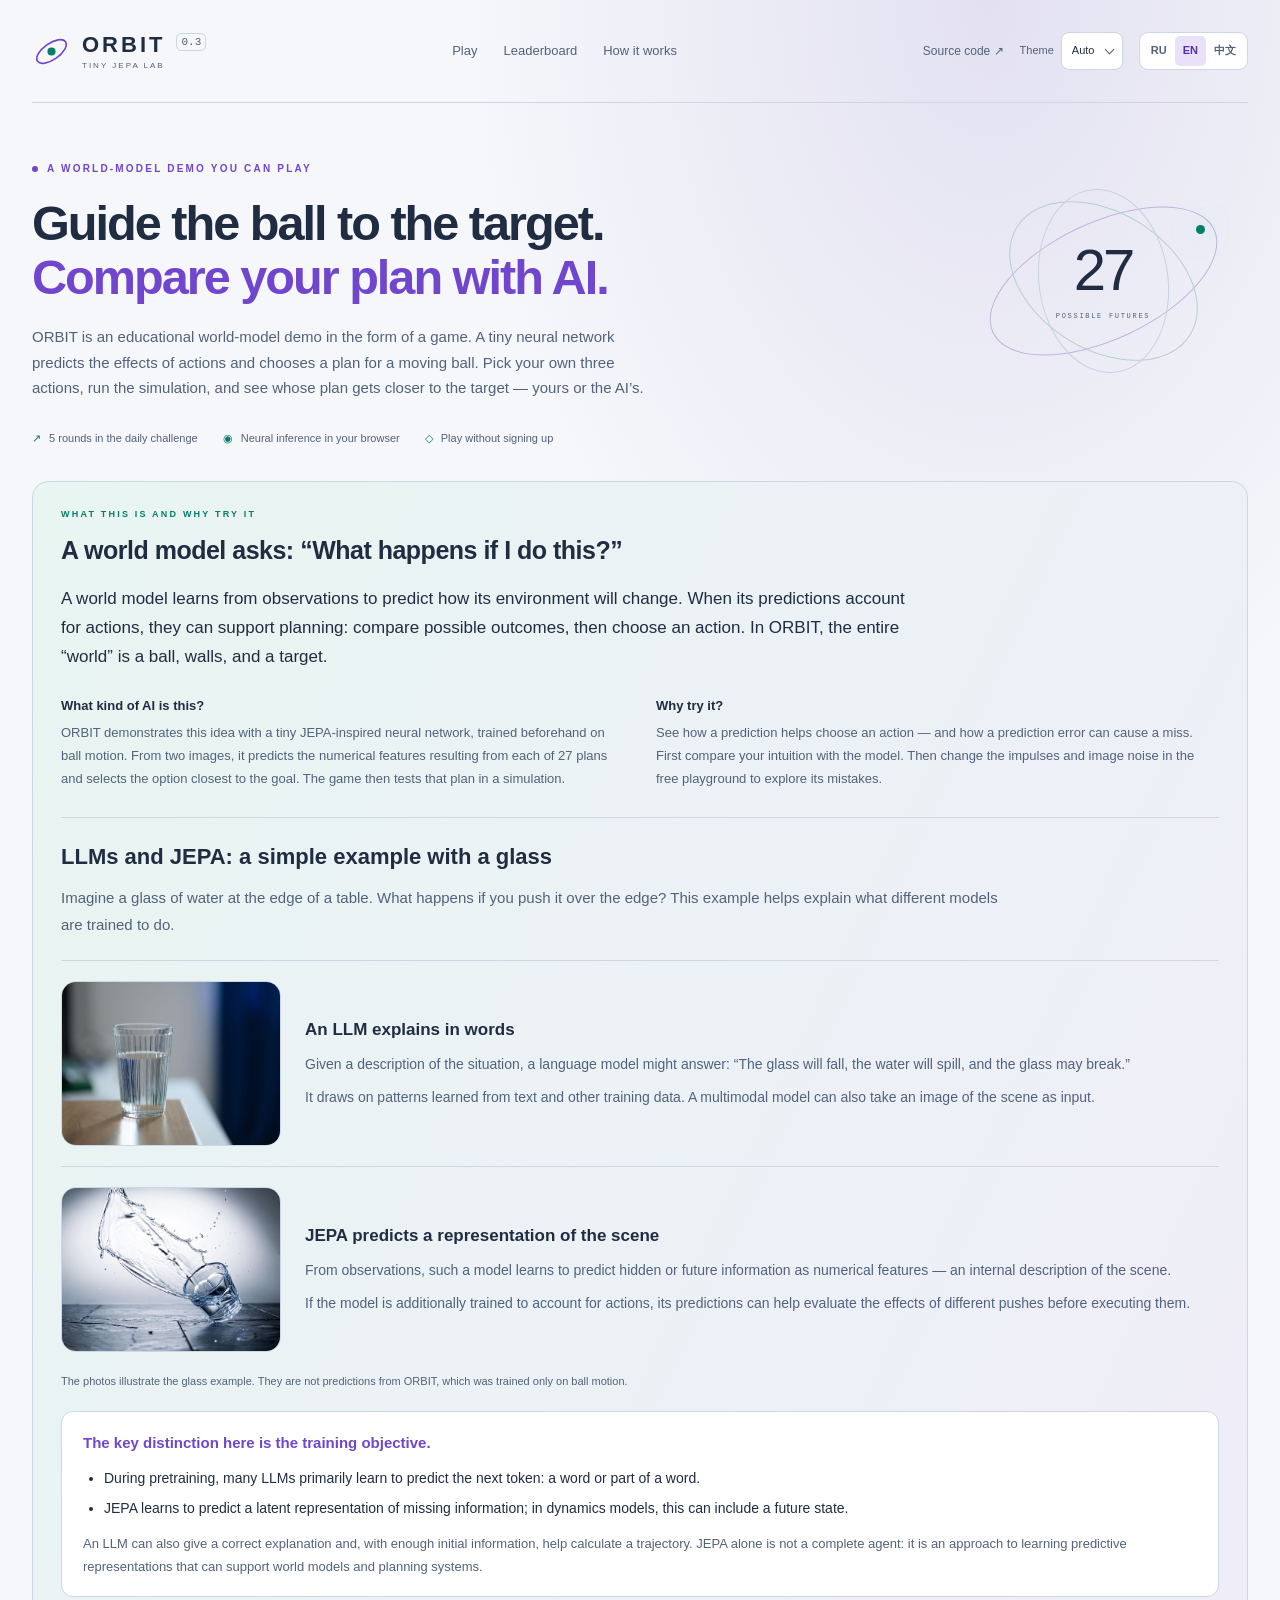
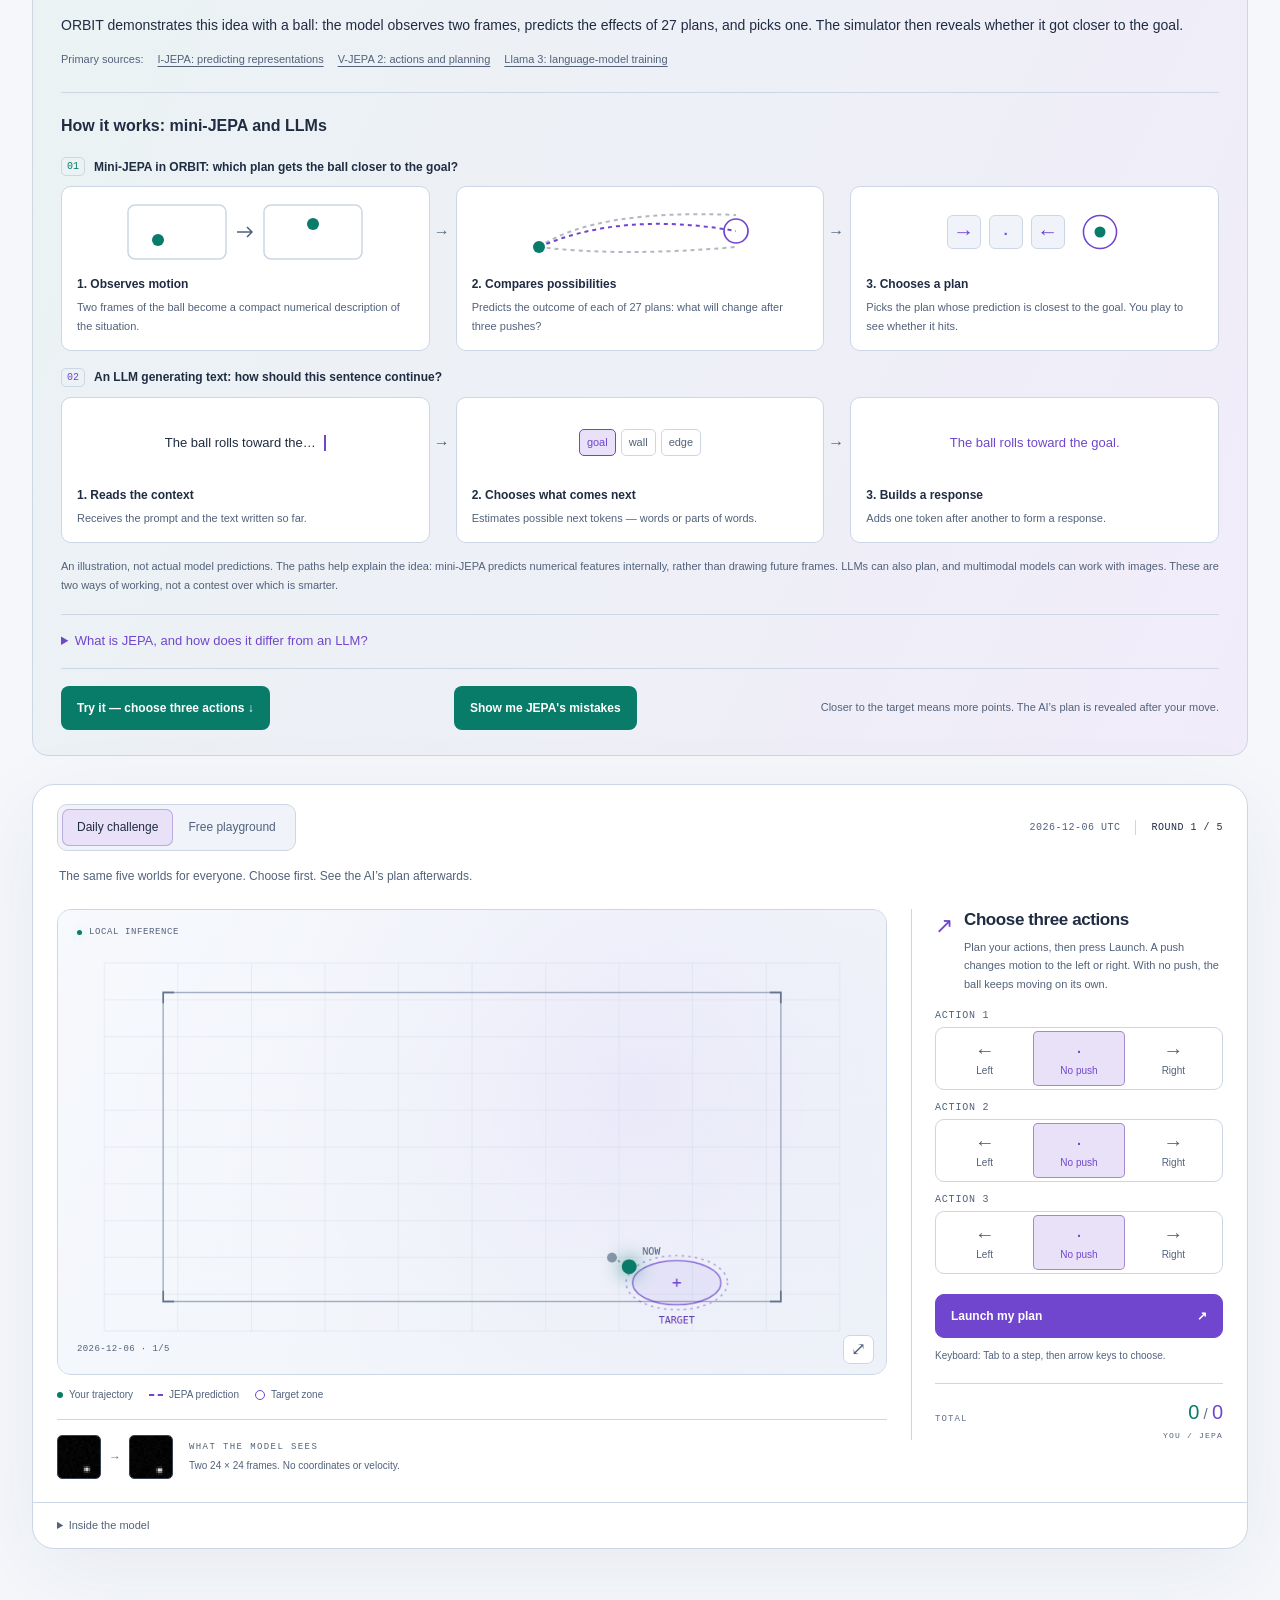
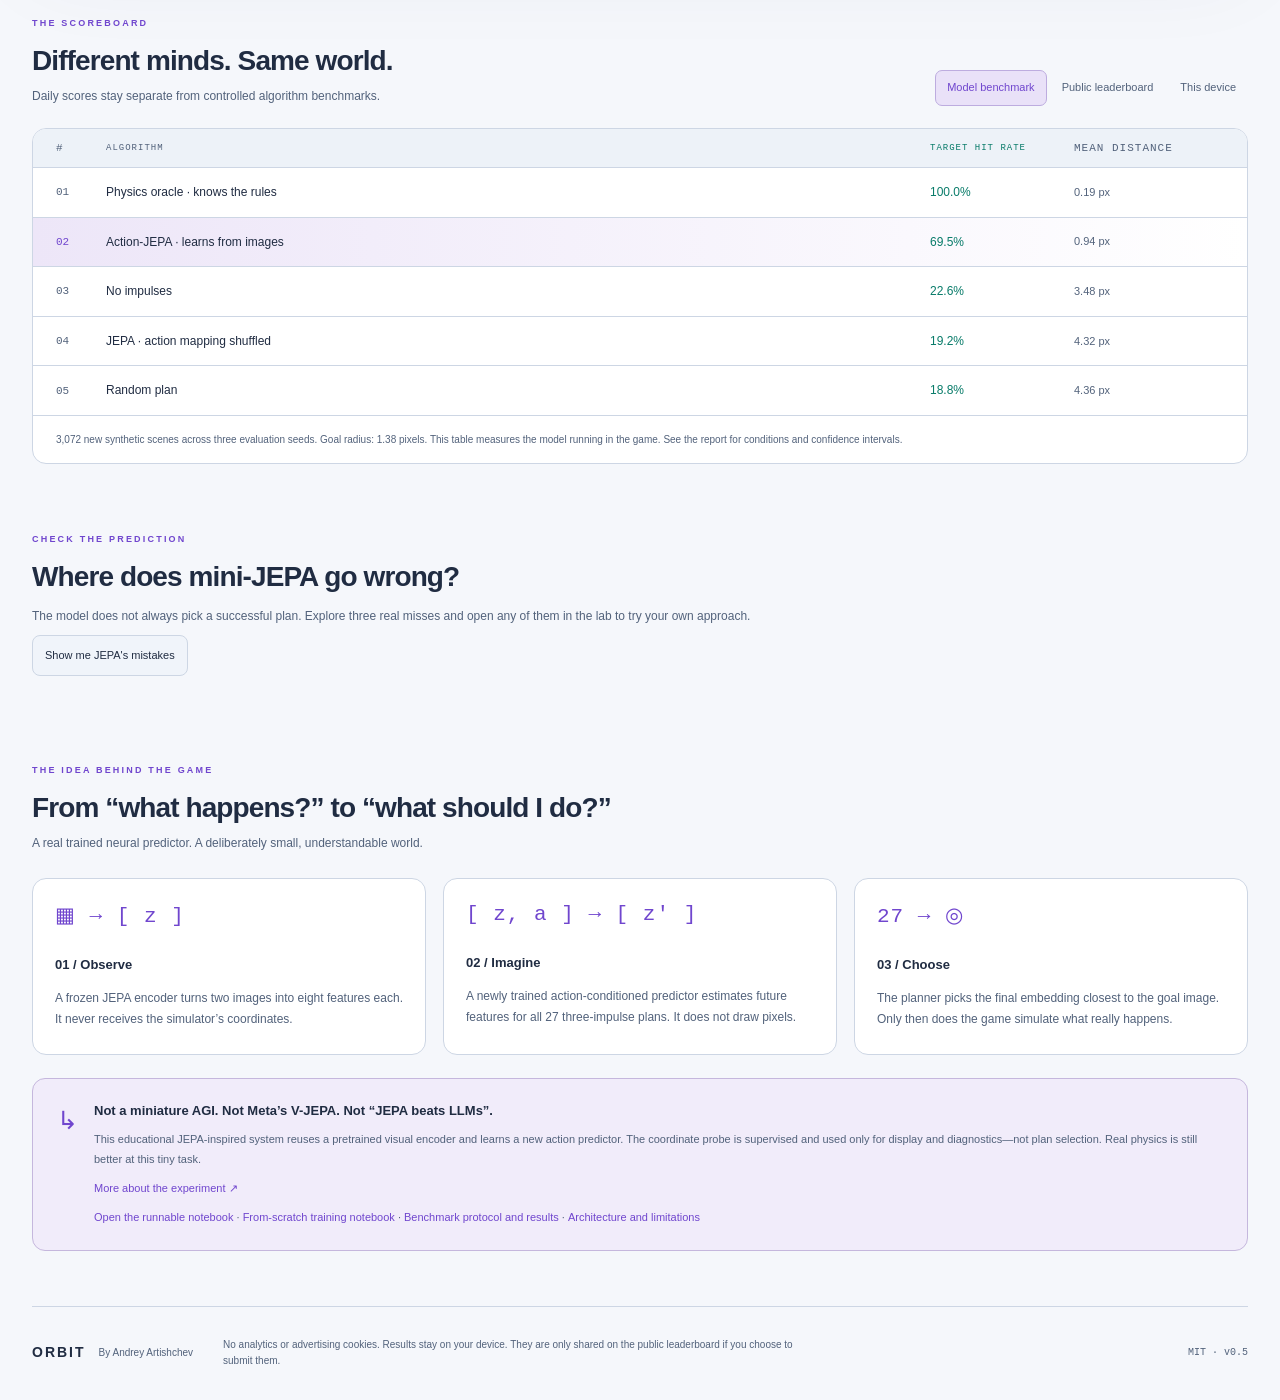
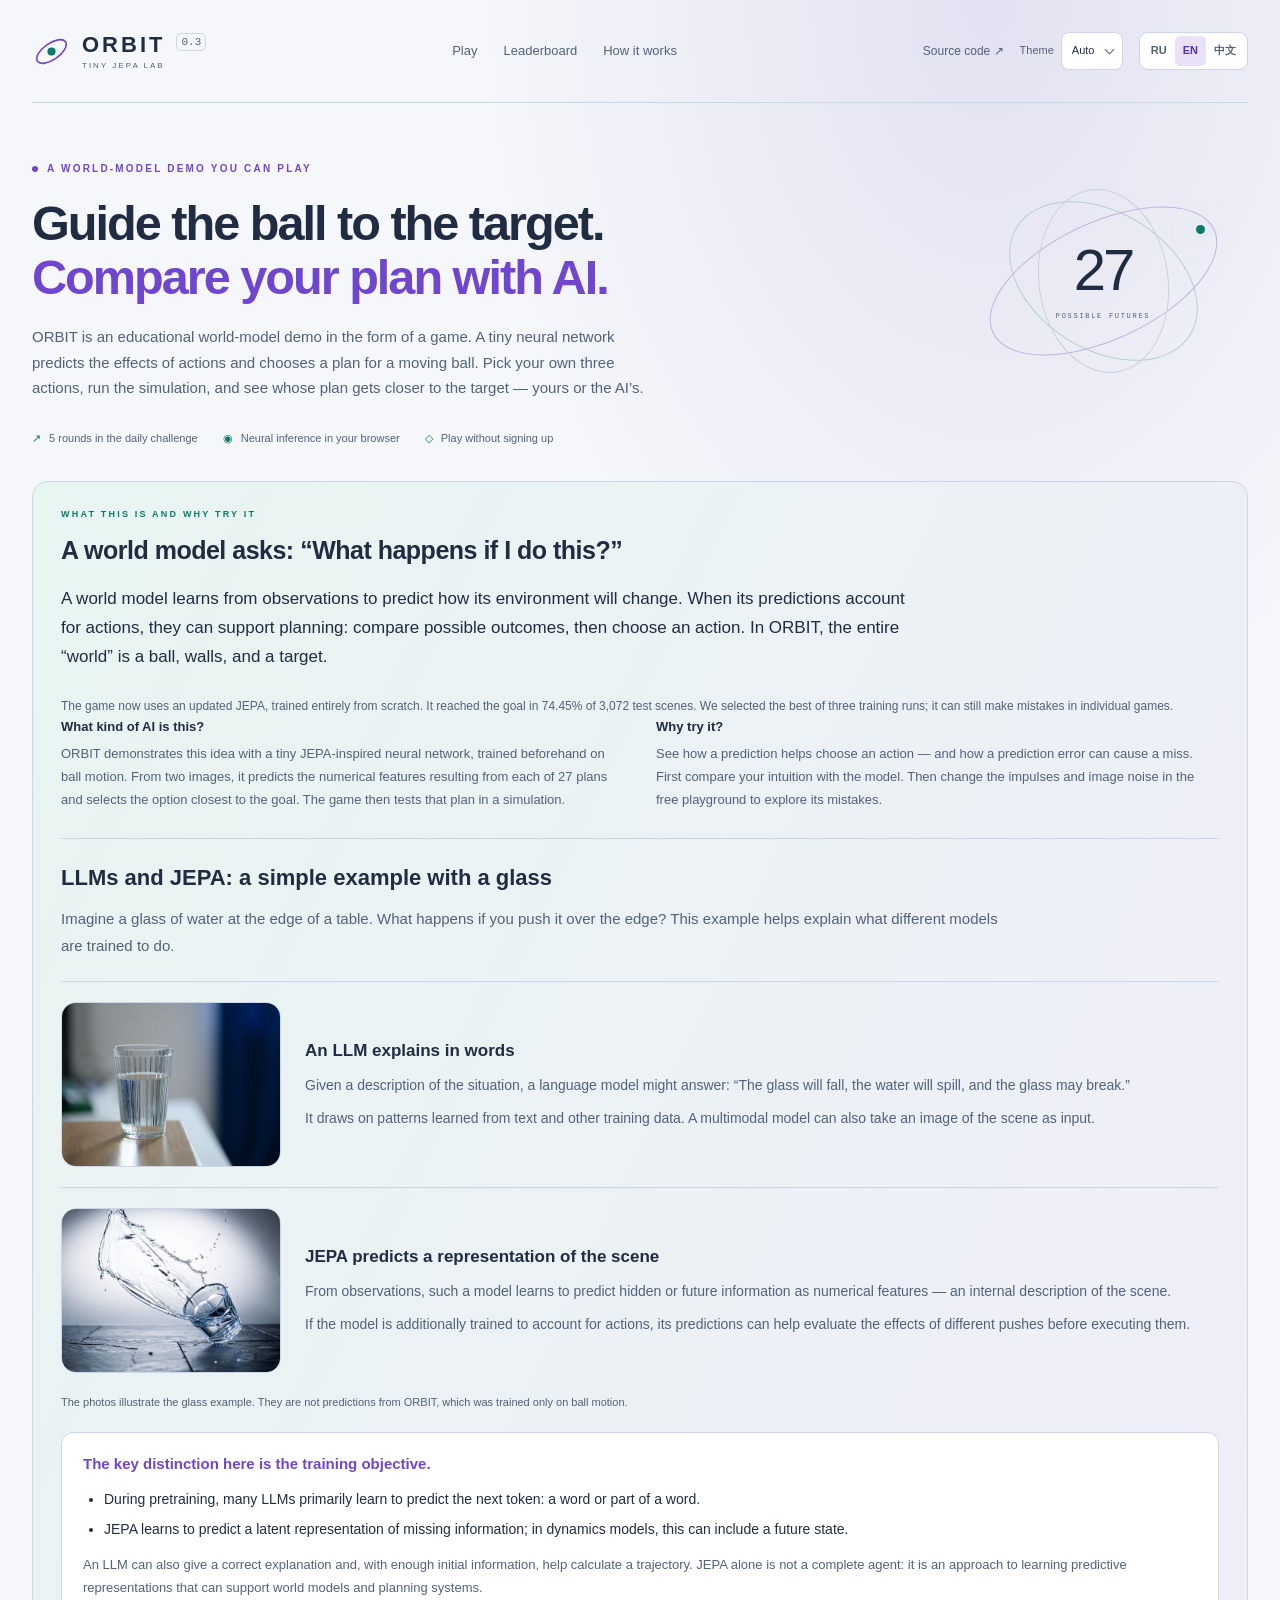
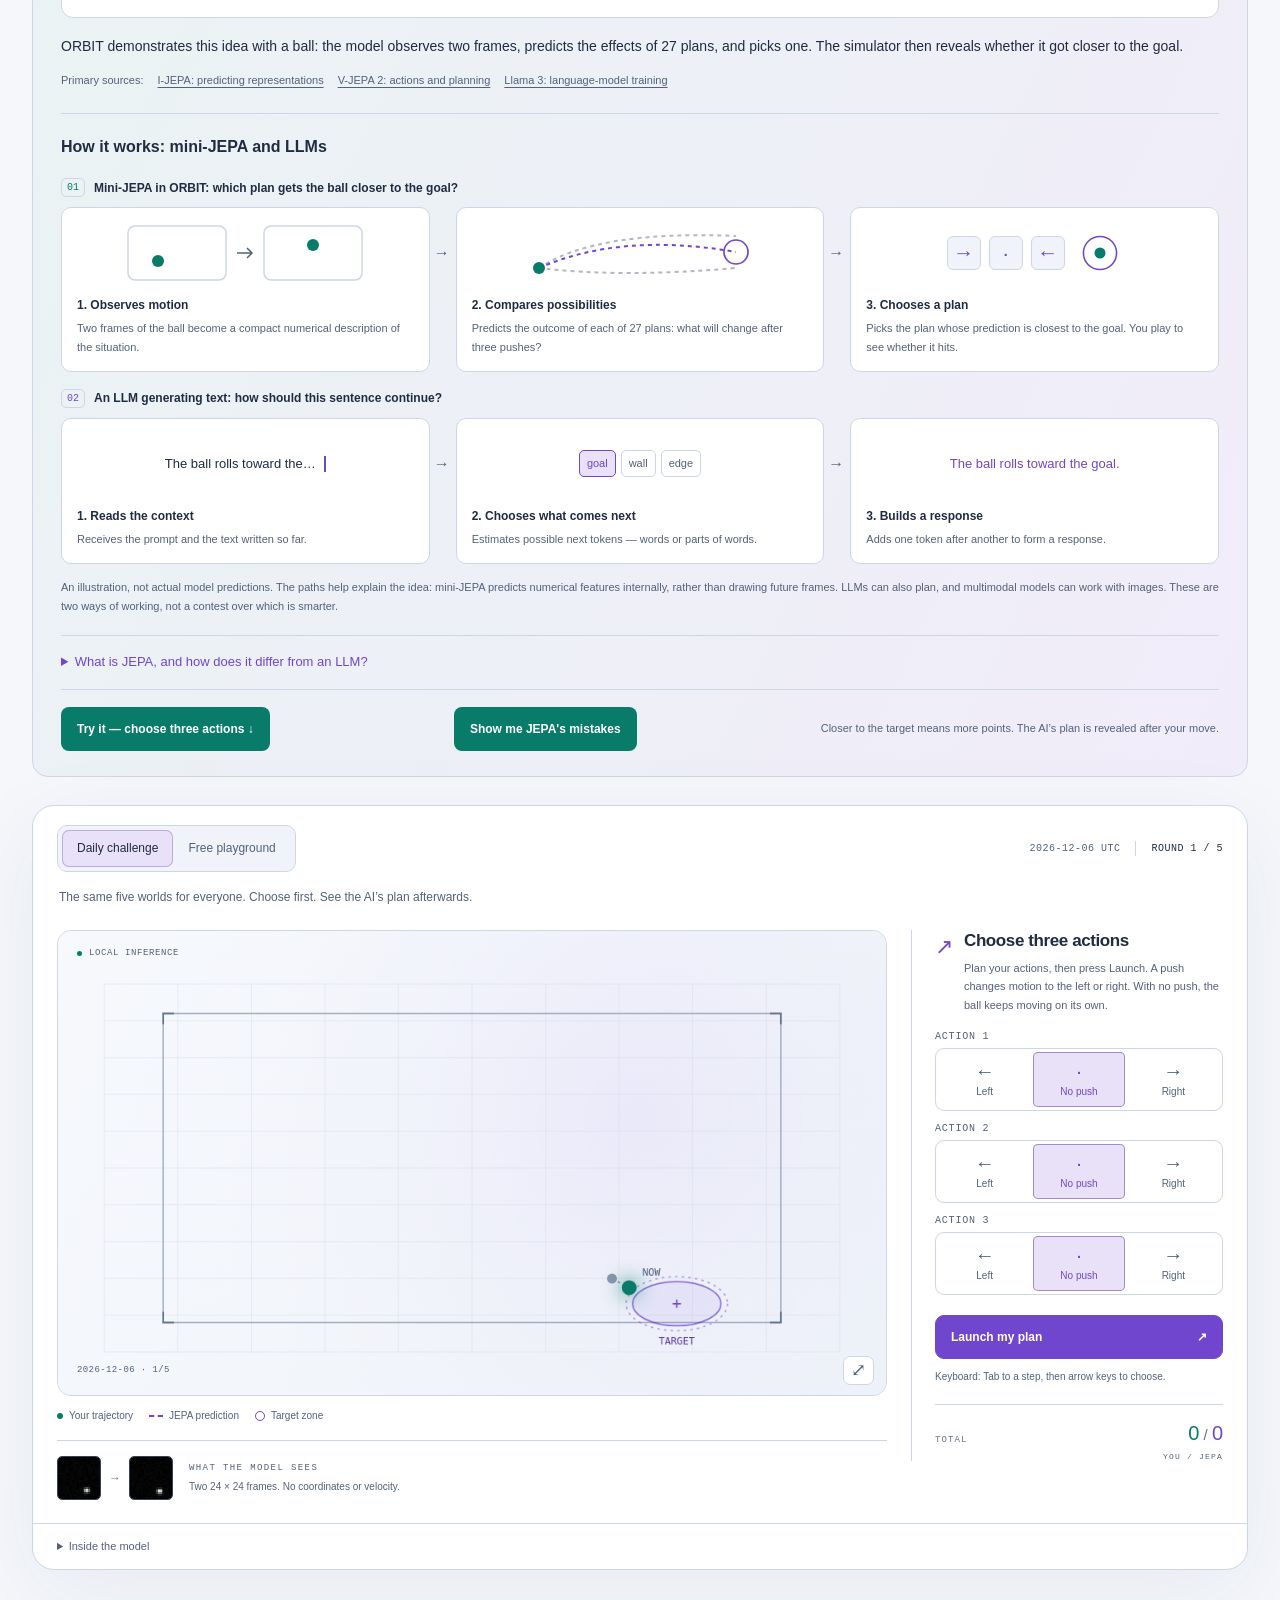
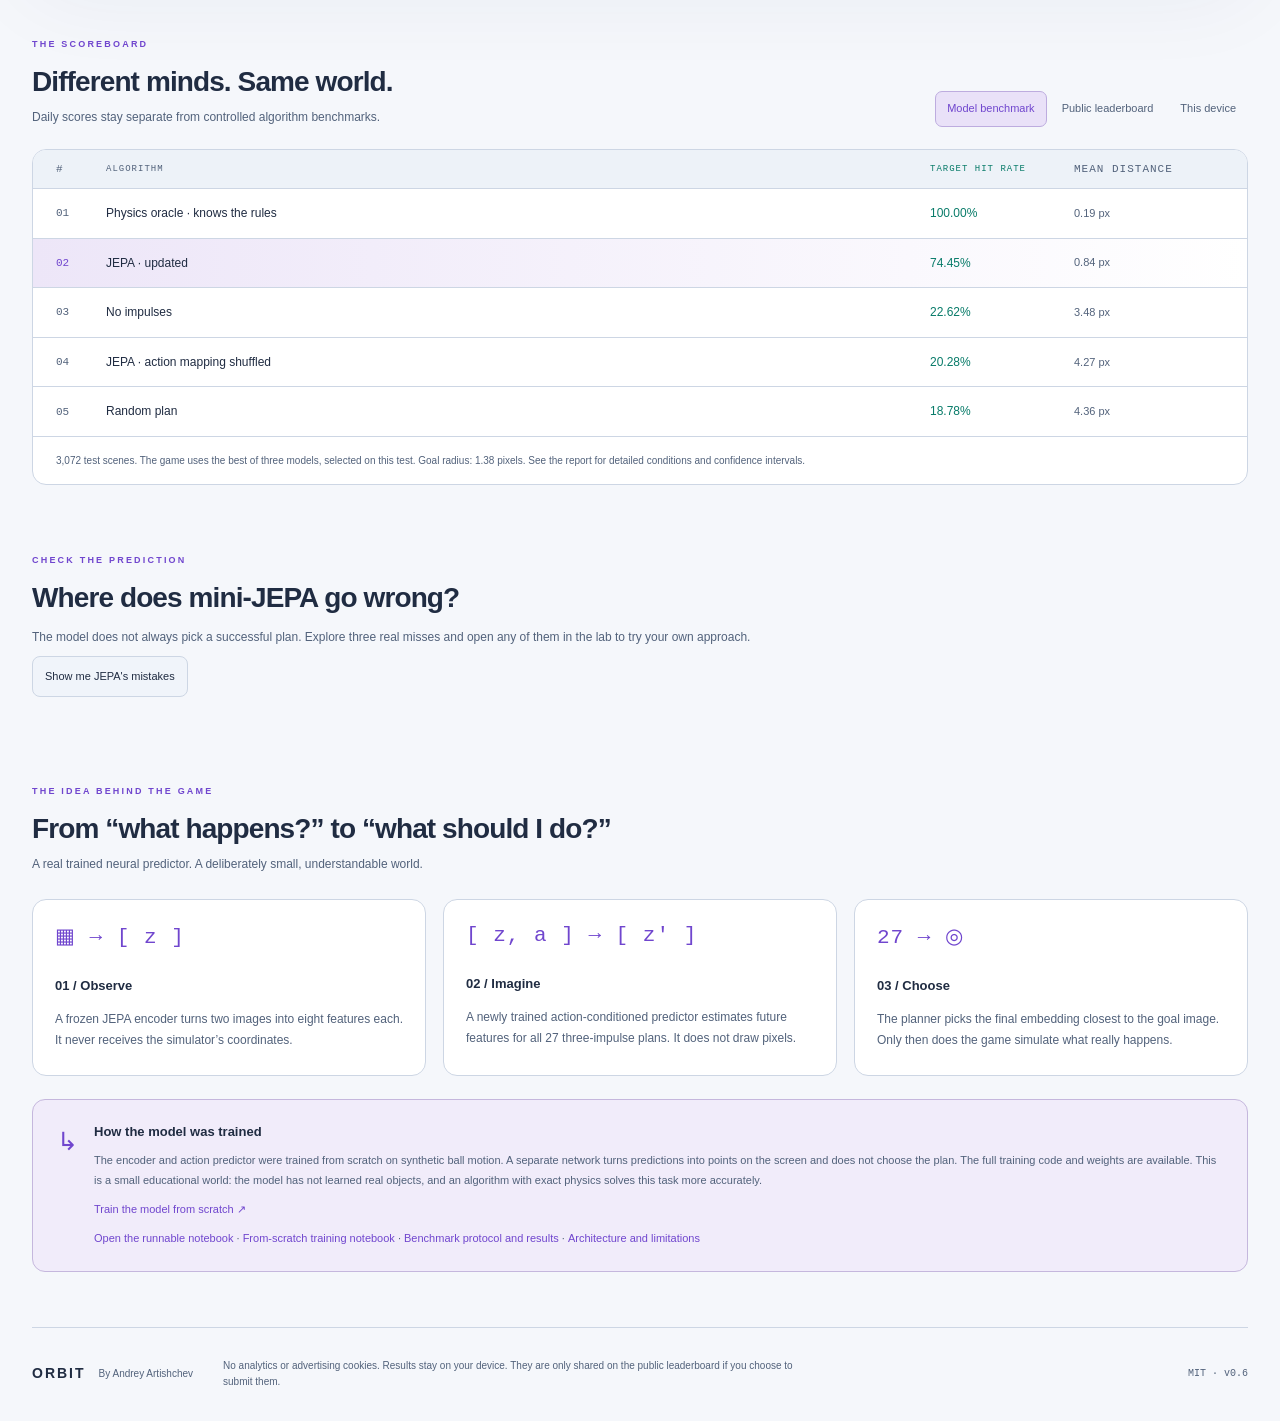
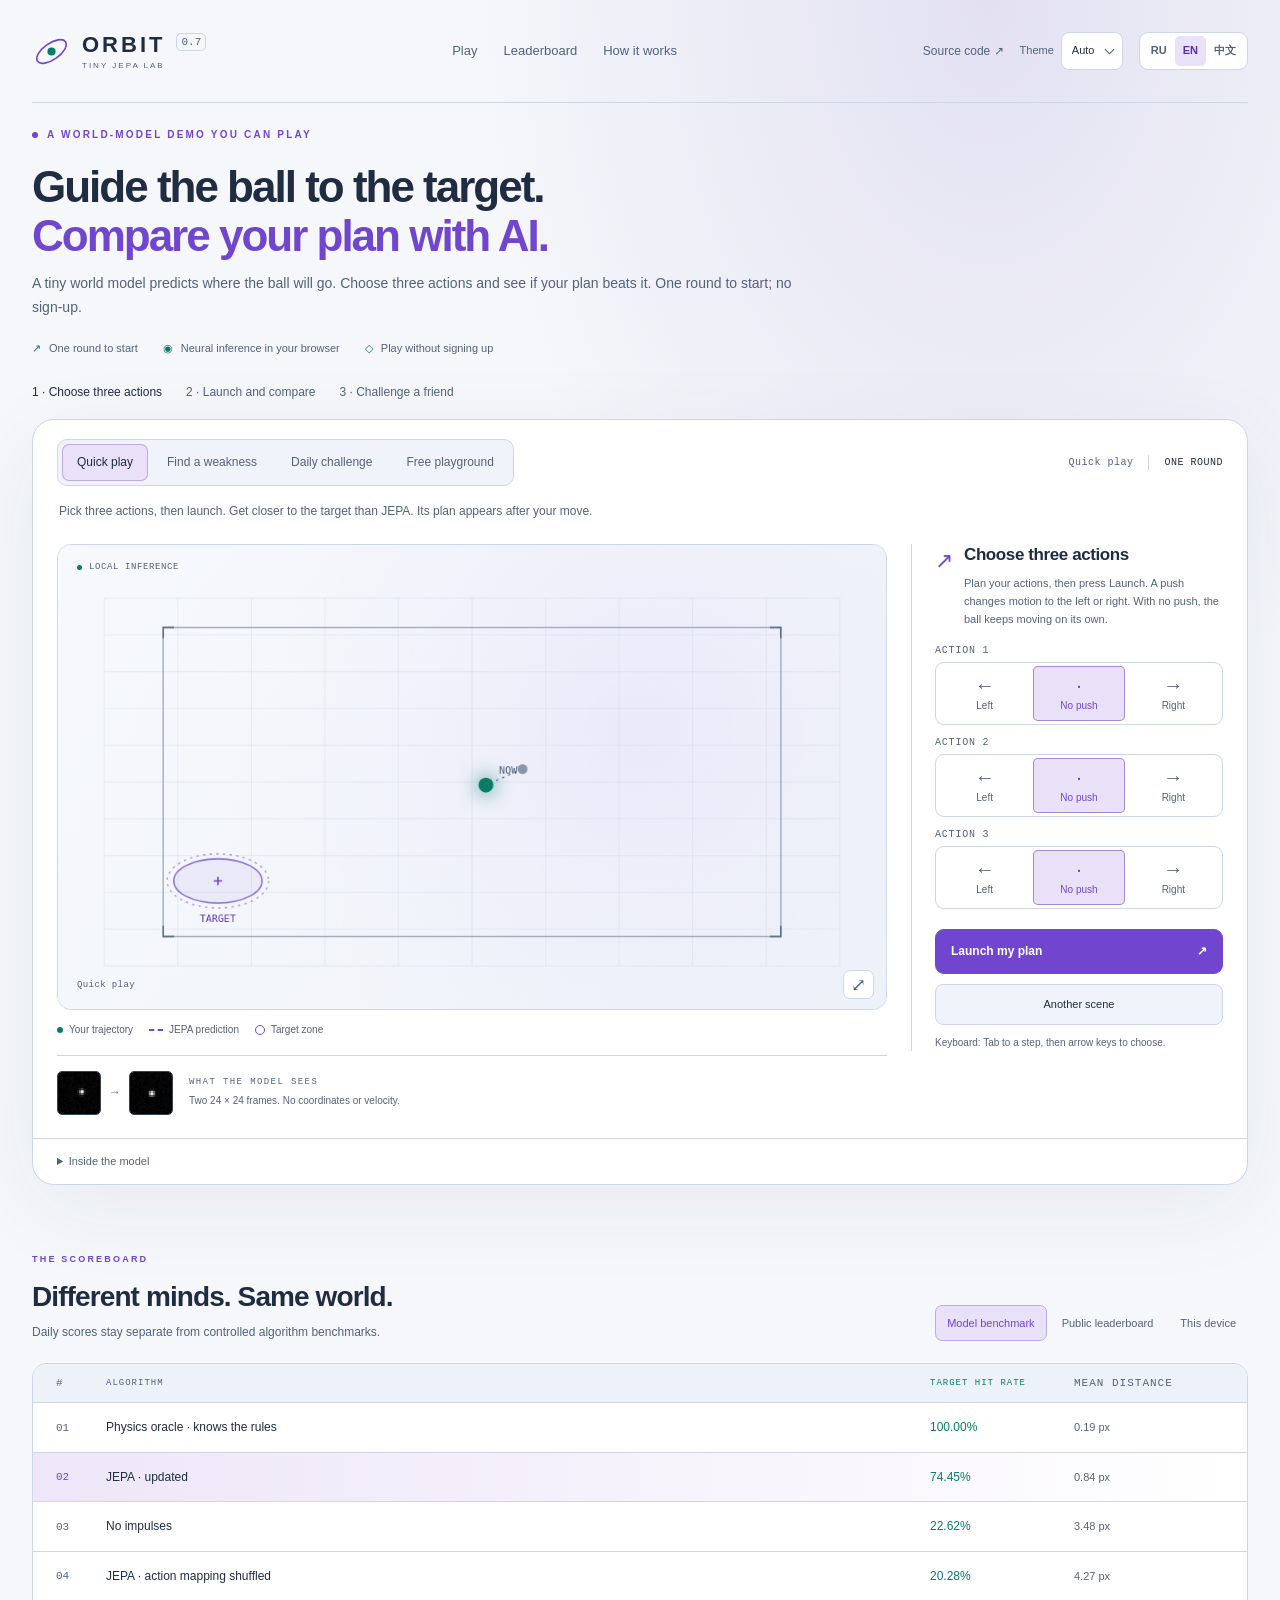
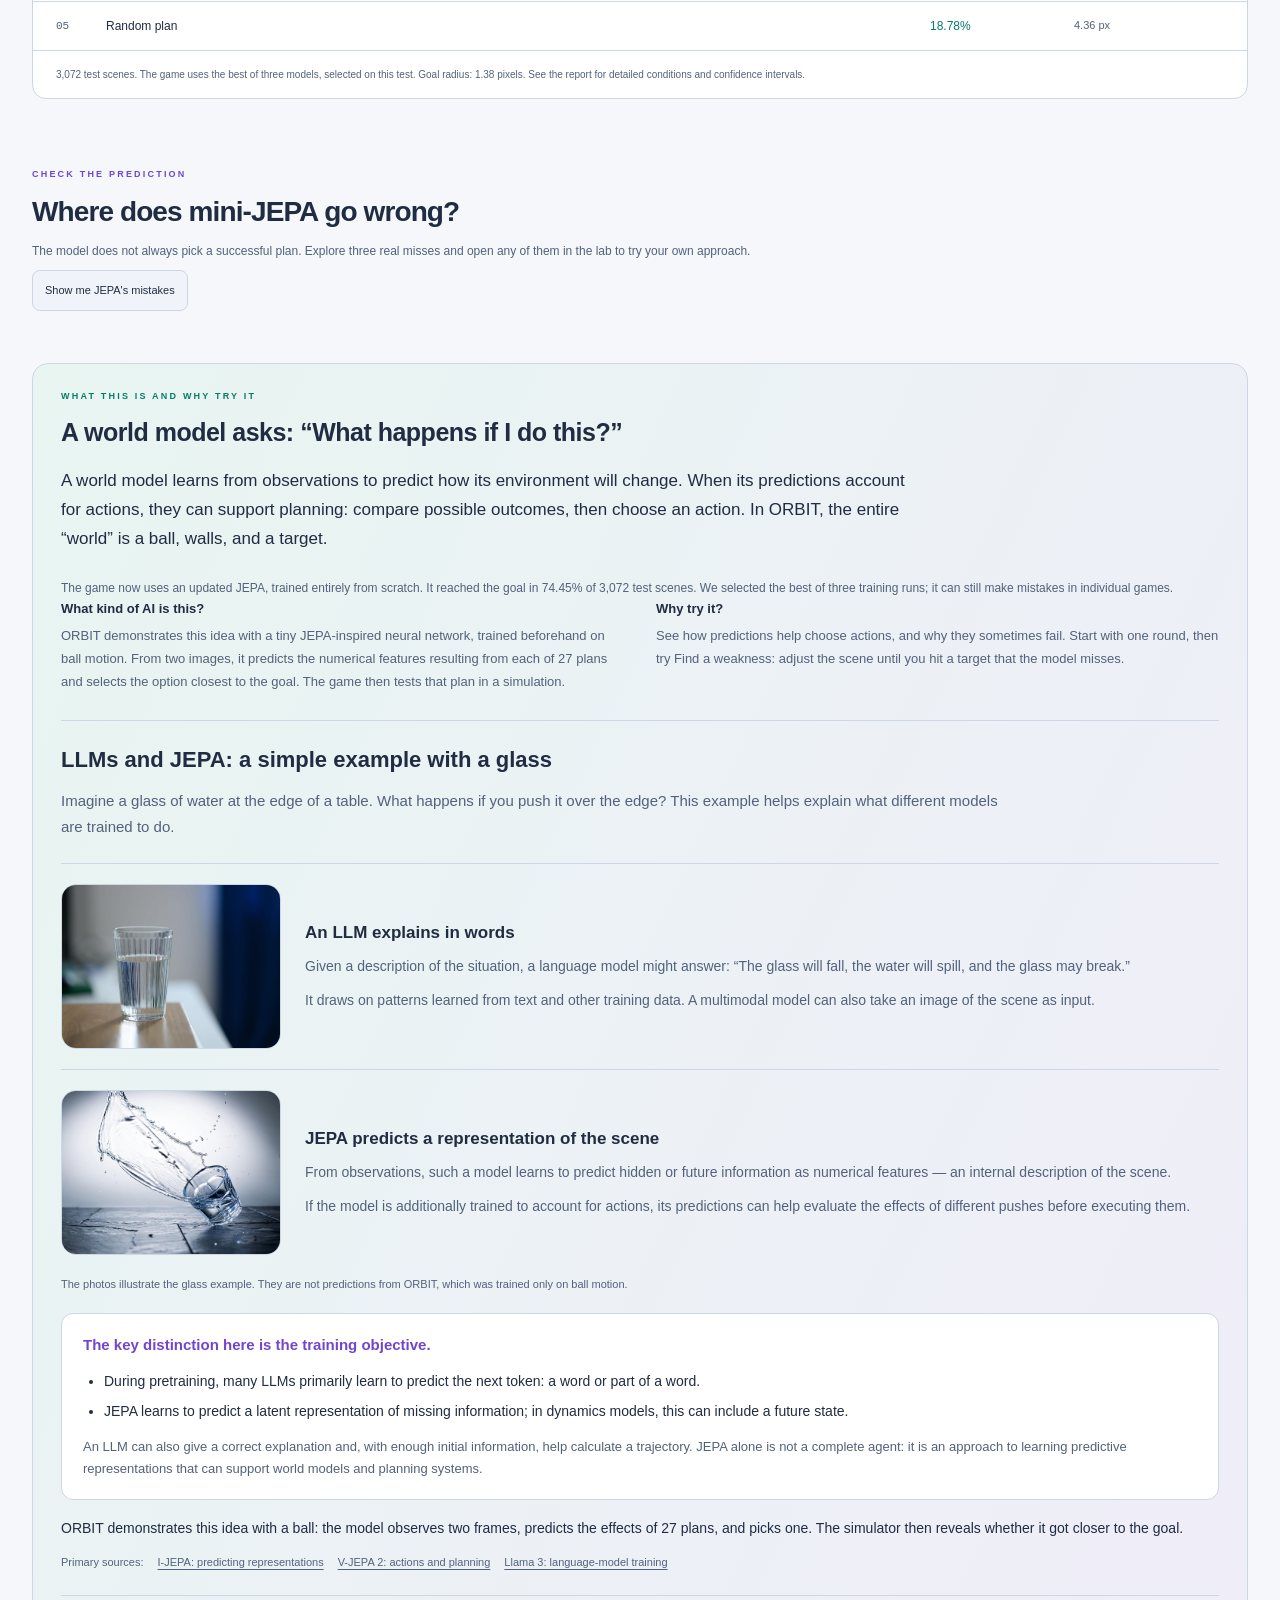
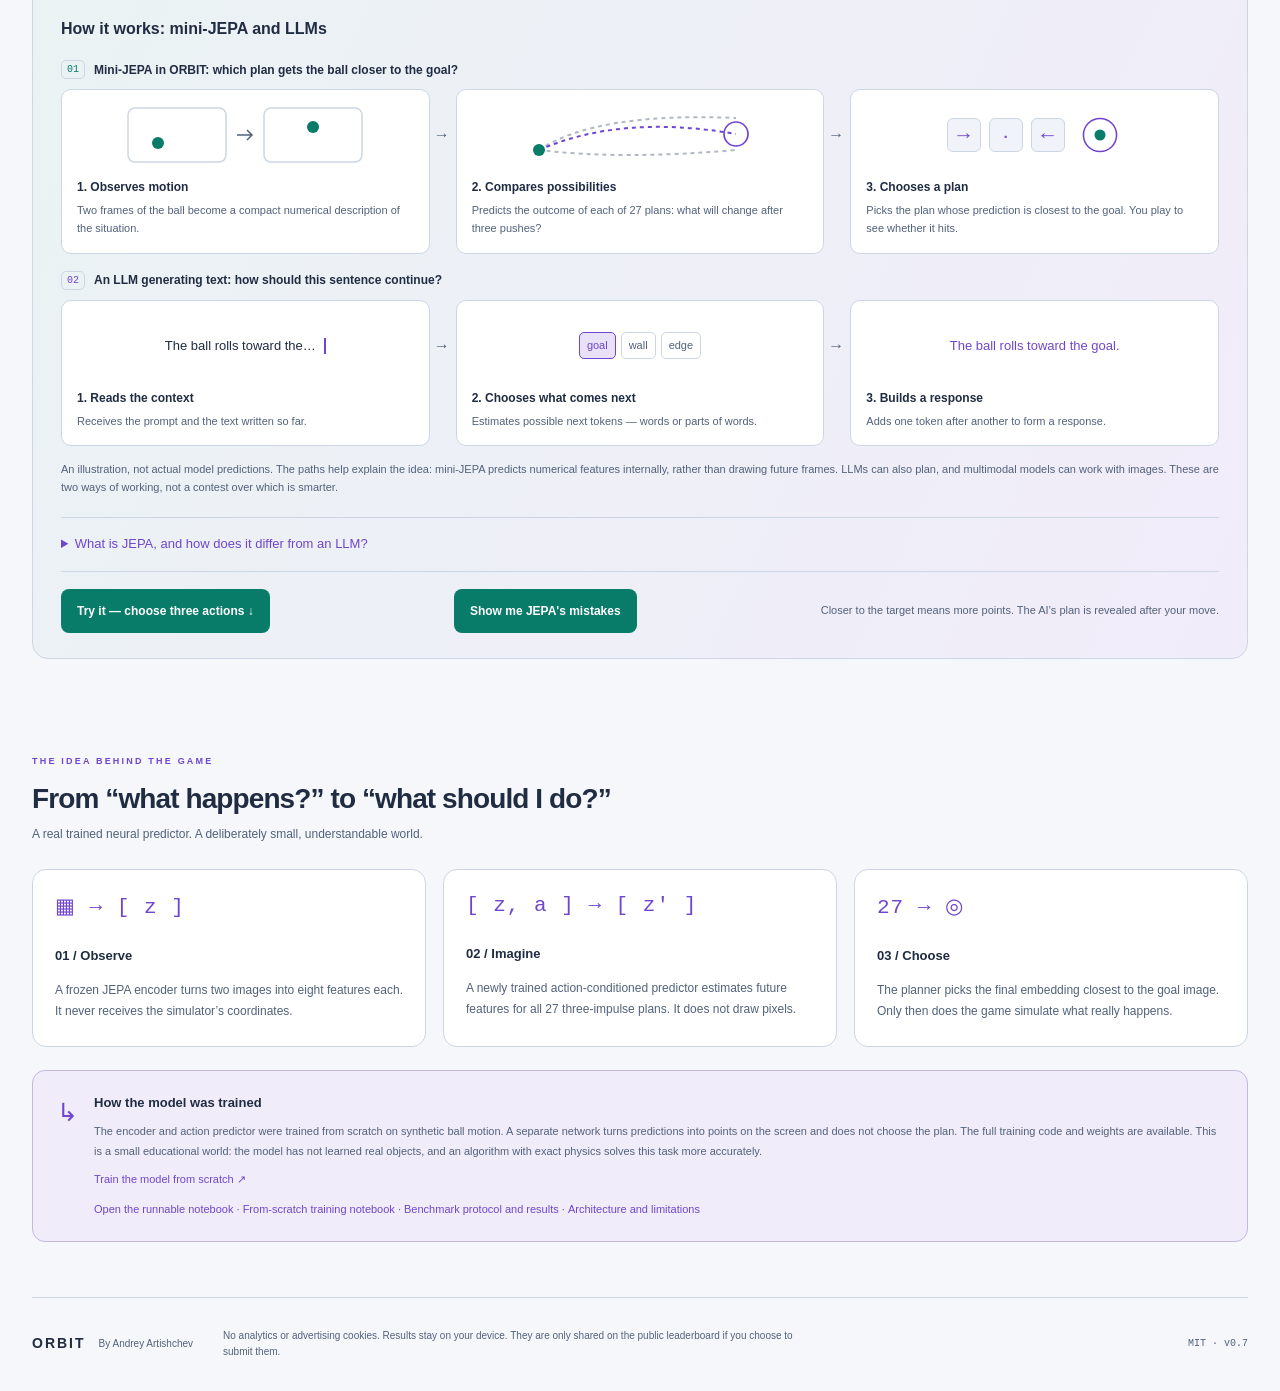
